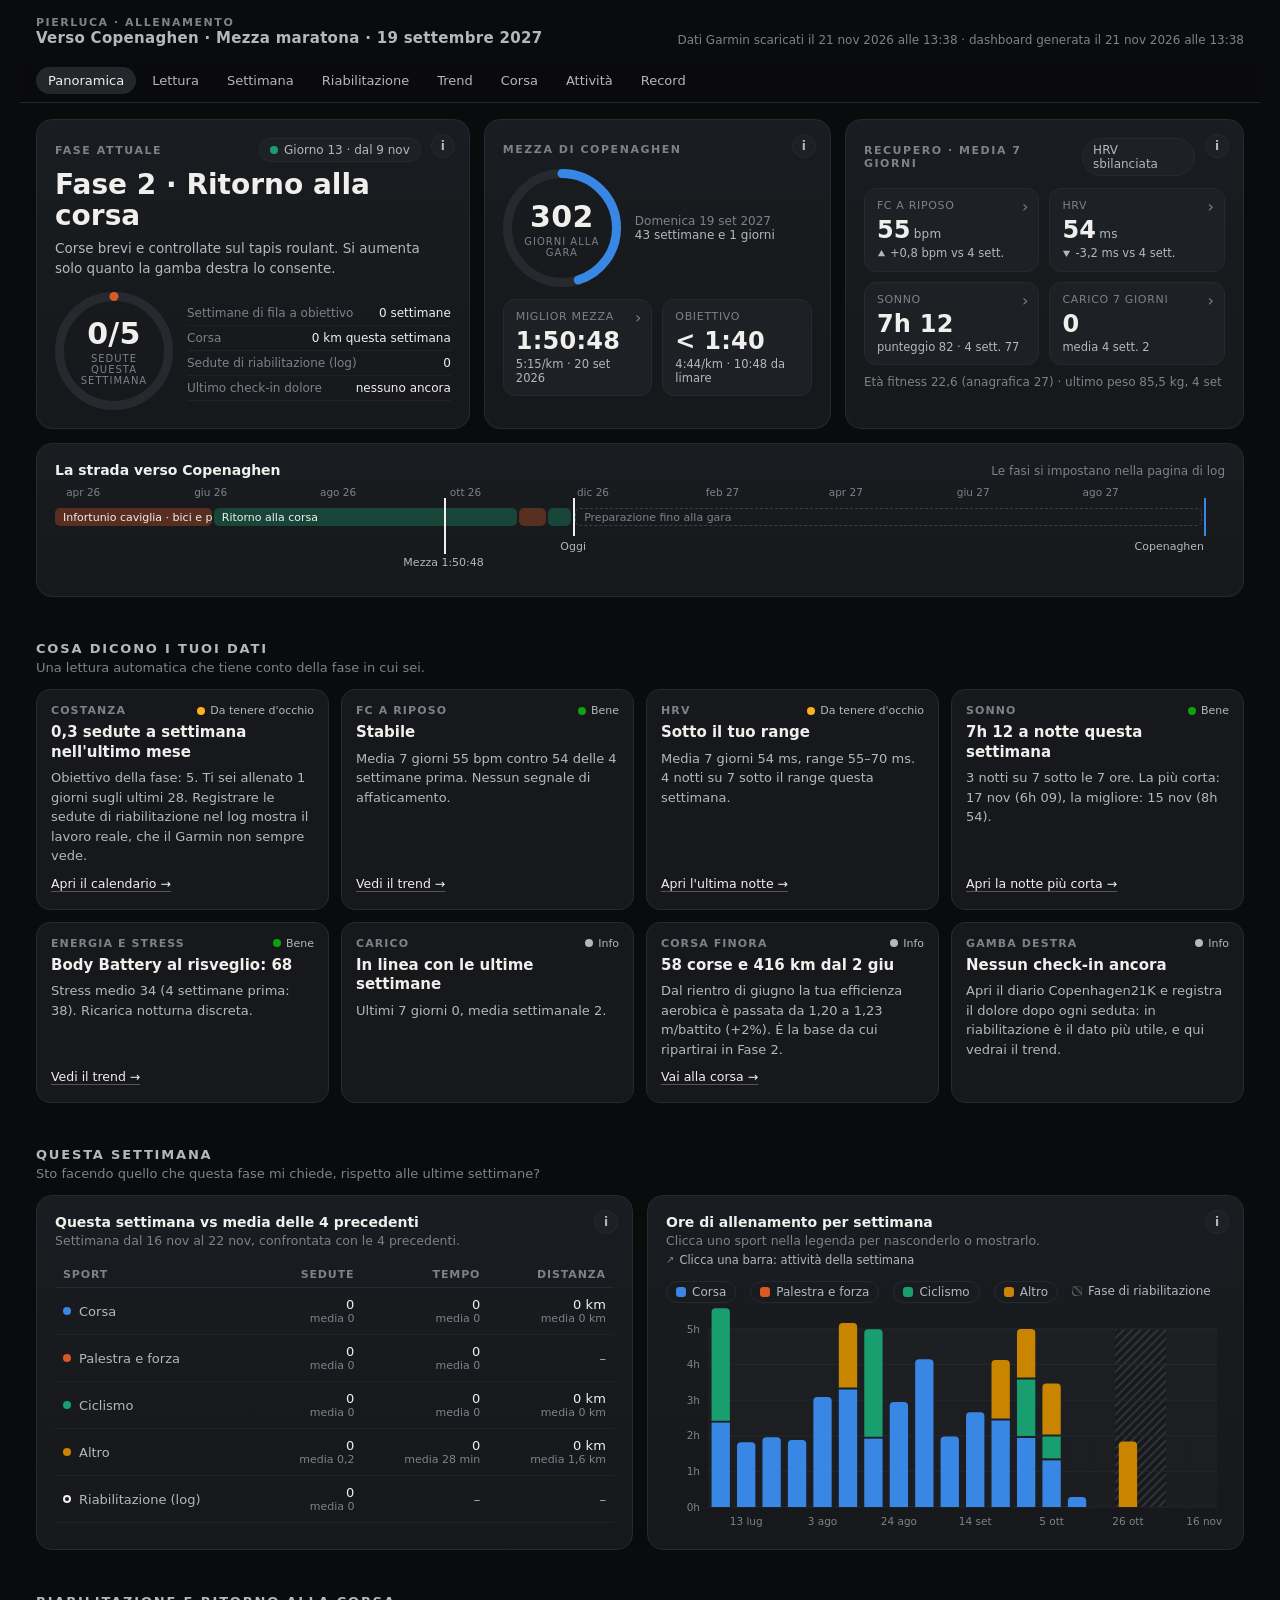
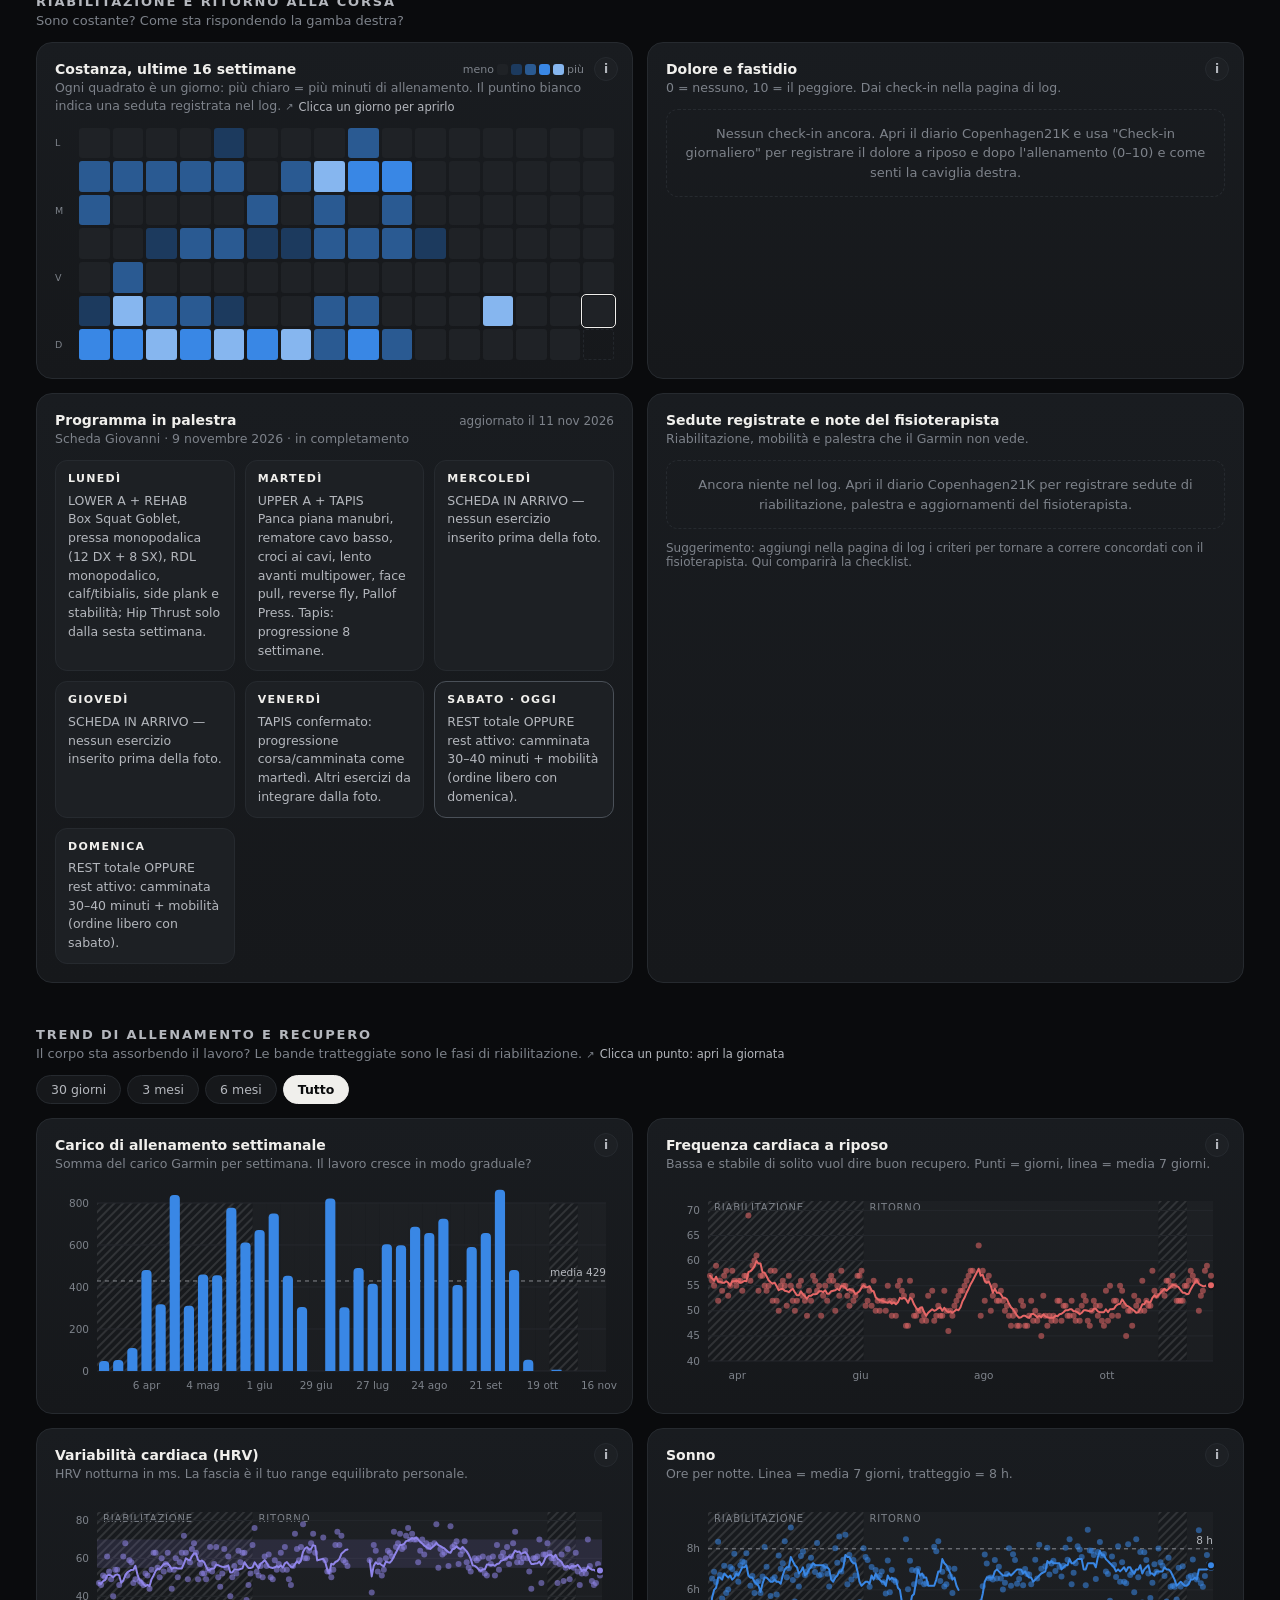
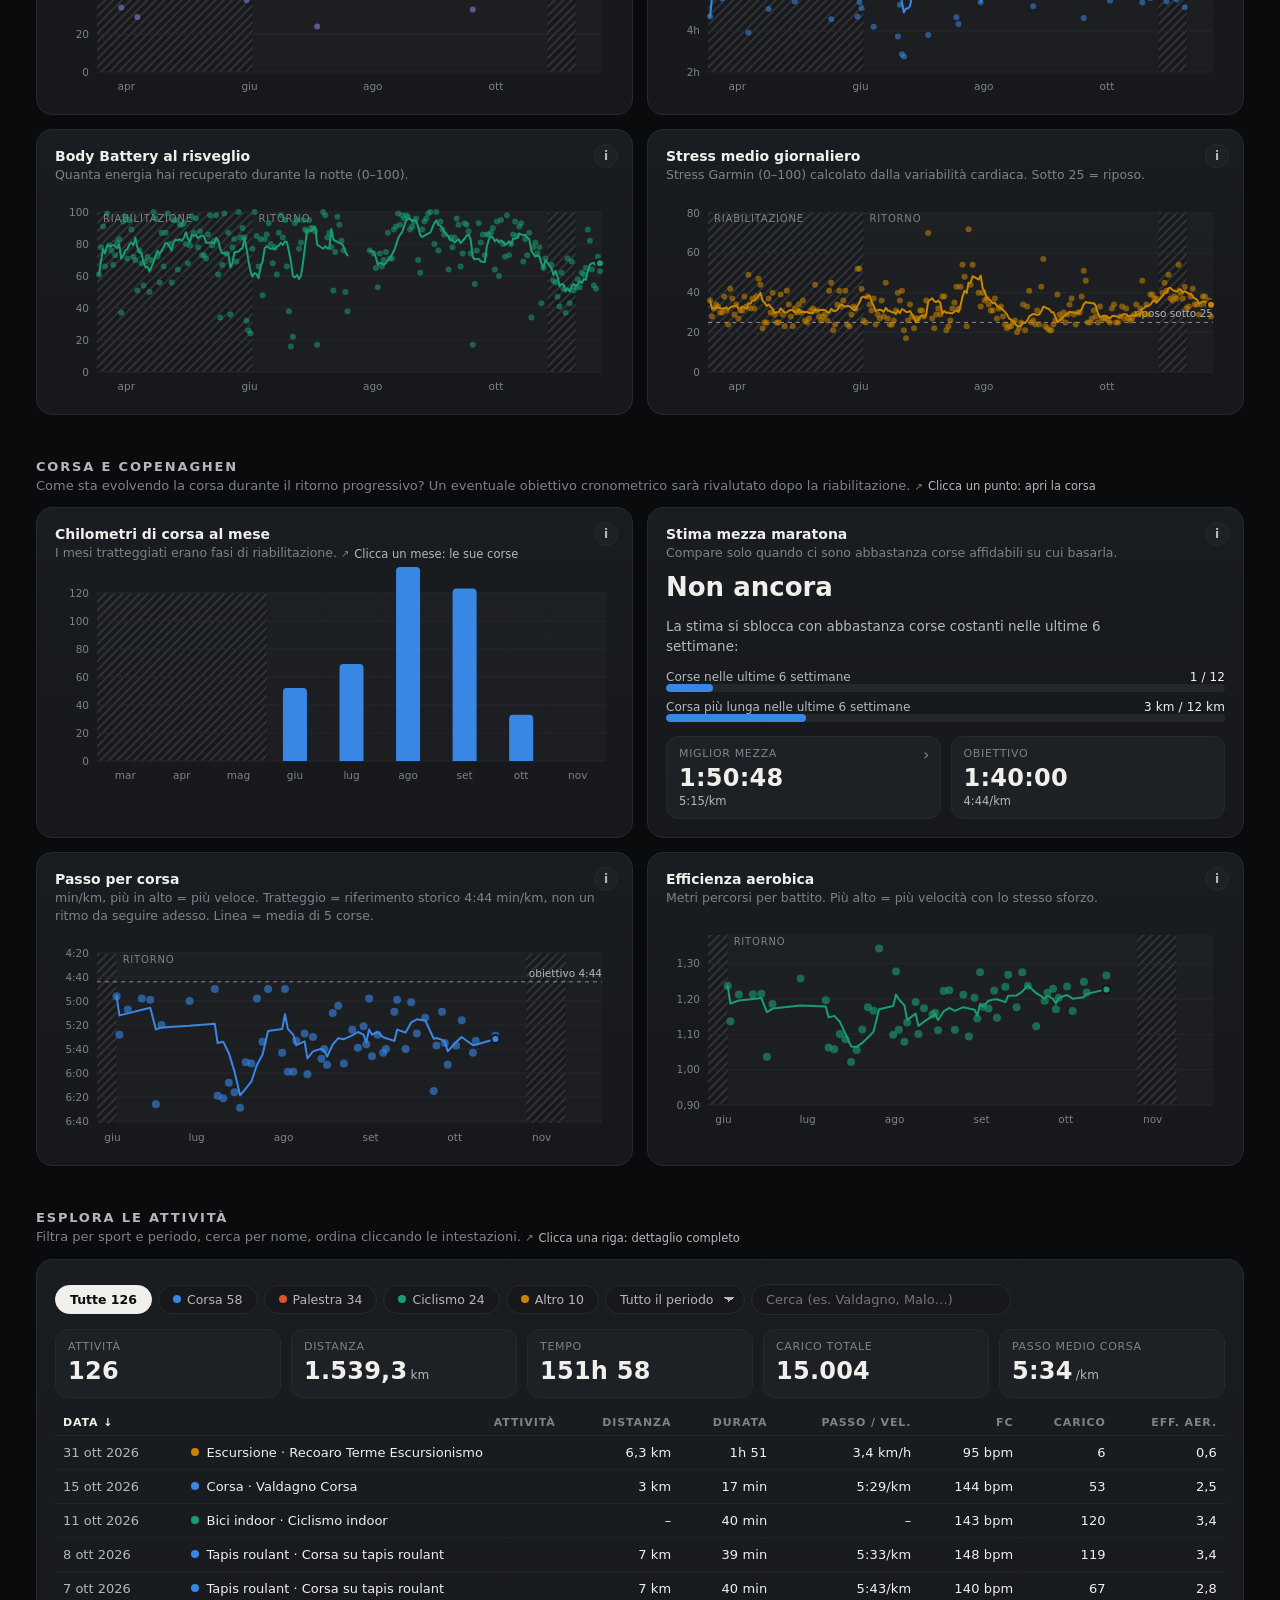
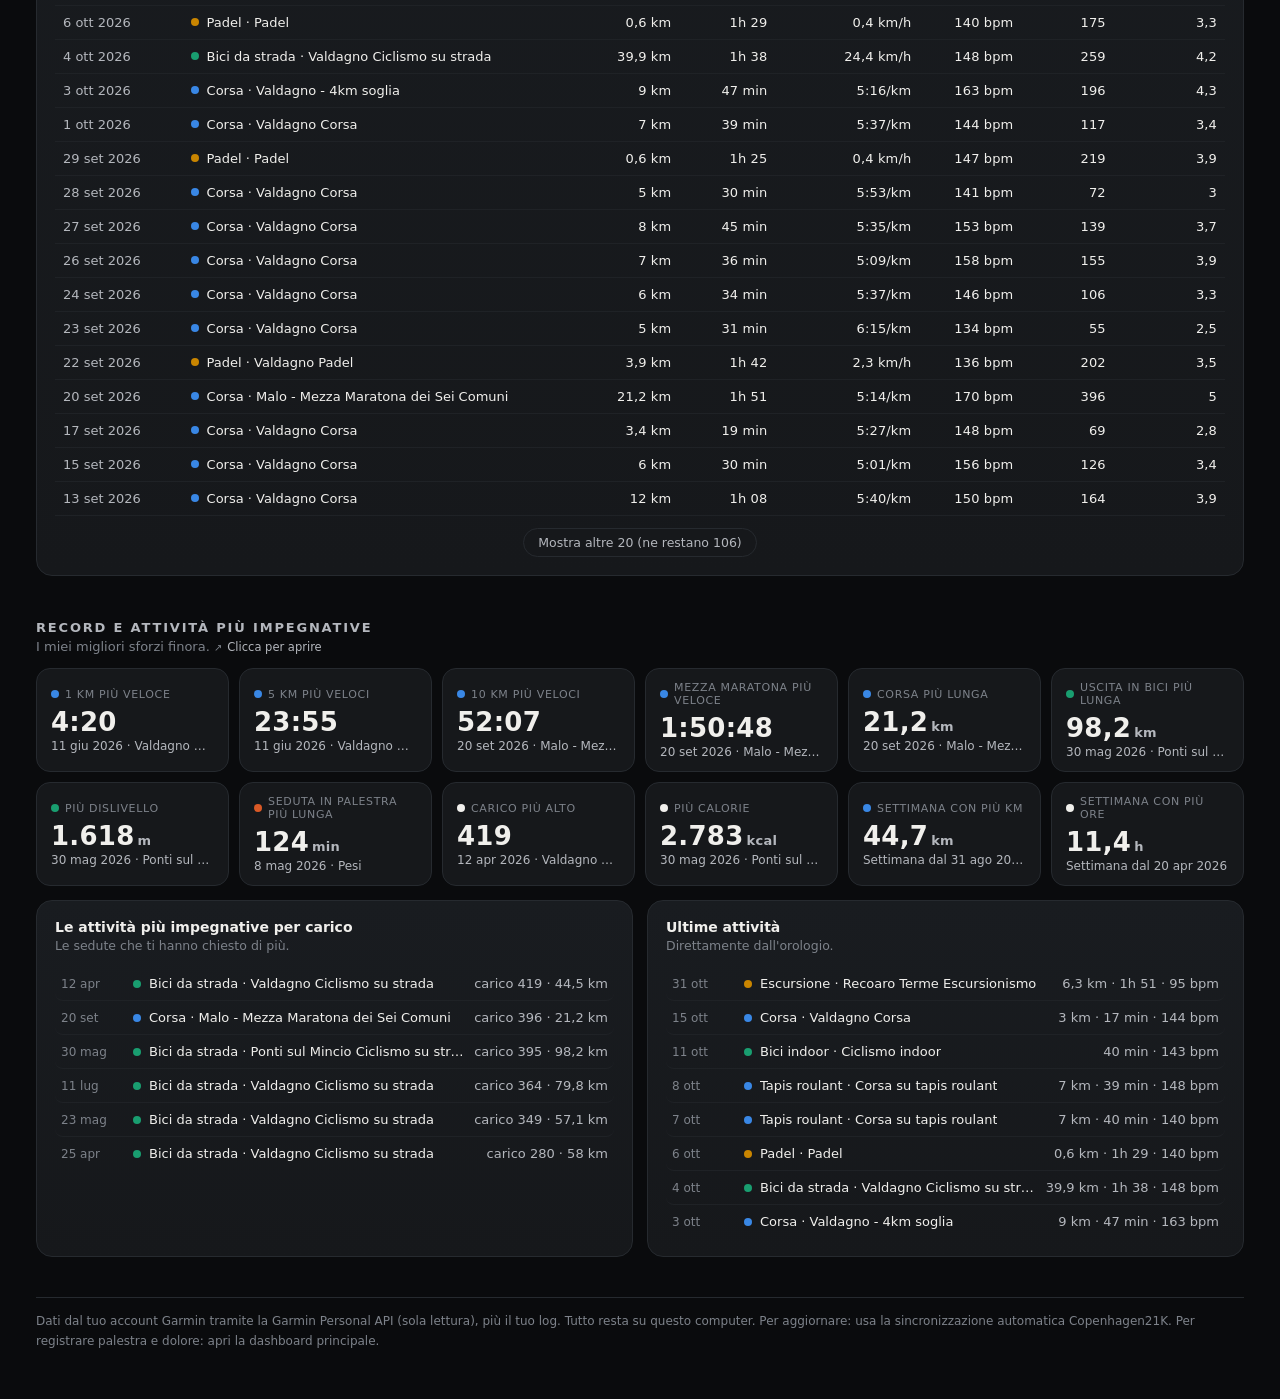
==== garmin/dashboard.html @ 42e73197 "data: aggiorna attivita e metriche Garmin" ====
<!doctype html>
<html lang="it">
<head>
<meta charset="utf-8">
<meta name="viewport" content="width=device-width, initial-scale=1">
<title>Dashboard Allenamento</title>
<style>
:root{
  color-scheme:dark;
  --bg:#0a0b0d; --surface:#16181b; --surface-2:#1d2024; --surface-3:#23272c; --line:#262a2f; --grid:#24272c;
  --text:#f0efec; --text-2:#b4b7bd; --muted:#7d828a;
  --run:#3987e5; --gym:#d95926; --ride:#199e70; --other:#c98500; --s1:#9085e9; --s2:#e66767;
  --num:"Bahnschrift","DIN Alternate","DIN Next","Barlow","Roboto Condensed","Segoe UI",system-ui,sans-serif;
  --ui:"Segoe UI Variable","Segoe UI",-apple-system,system-ui,Roboto,Helvetica,Arial,sans-serif;
  --r:16px;
}
*{box-sizing:border-box}
html{scroll-behavior:smooth;scroll-padding-top:64px}
html,body{margin:0;background:var(--bg);color:var(--text);font-family:var(--ui);-webkit-font-smoothing:antialiased}
body{background:radial-gradient(1200px 500px at 15% -10%,#14223a55,transparent 60%),var(--bg);min-height:100vh}
body.locked{overflow:hidden}
.wrap{max-width:1240px;margin:0 auto;padding:16px 16px 48px}
.num{font-family:var(--num);font-variant-numeric:tabular-nums;letter-spacing:.01em}
.eyebrow{font-size:11px;letter-spacing:.14em;text-transform:uppercase;color:var(--muted);font-weight:600}
h1{font-size:15px;margin:0;font-weight:600;color:var(--text-2);letter-spacing:.02em}
h2{font-size:13px;letter-spacing:.14em;text-transform:uppercase;color:var(--text-2);margin:44px 0 4px;font-weight:600}
.sub{color:var(--muted);font-size:13px;margin:0 0 14px}
header{display:flex;justify-content:space-between;align-items:flex-end;gap:12px;flex-wrap:wrap;margin-bottom:12px}
.sync{font-size:12px;color:var(--muted);text-align:right}
nav.top{position:sticky;top:0;z-index:30;background:#0a0b0de6;backdrop-filter:blur(10px);-webkit-backdrop-filter:blur(10px);border-bottom:1px solid var(--line);margin:0 -16px 16px;padding:8px 16px;display:flex;gap:4px;overflow-x:auto;scrollbar-width:none}
nav.top::-webkit-scrollbar{display:none}
nav.top a{color:var(--text-2);text-decoration:none;font-size:13px;padding:6px 12px;border-radius:99px;white-space:nowrap}
nav.top a:hover,nav.top a.on{background:var(--surface-3);color:var(--text)}
.grid{display:grid;gap:14px}
.g-hero{grid-template-columns:1.25fr 1fr 1.15fr}
.g2{grid-template-columns:repeat(2,minmax(0,1fr))}
@media(max-width:980px){.g-hero{grid-template-columns:1fr 1fr}.g-hero>.card:first-child{grid-column:1/-1}}
@media(max-width:720px){.g-hero,.g2{grid-template-columns:1fr}.g-hero>.card:first-child{grid-column:auto}}
.card{background:linear-gradient(180deg,#191c20,var(--surface));border:1px solid var(--line);border-radius:var(--r);padding:18px;min-width:0;position:relative}
.card h3{margin:0 0 2px;font-size:14px;font-weight:600;padding-right:30px}
.card .q{margin:0 0 12px;font-size:12.5px;color:var(--muted);line-height:1.45}
.hint{font-size:11.5px;color:var(--text-2);display:inline-flex;gap:5px;align-items:center;white-space:nowrap}
.hint::before{content:"↗";font-size:10px;color:var(--muted)}
.big{font-size:44px;line-height:1;font-weight:600}
.mid{font-size:26px;line-height:1.05;font-weight:600}
.pill{display:inline-flex;align-items:center;gap:6px;border:1px solid var(--line);background:var(--surface-2);border-radius:99px;padding:4px 10px;font-size:12px;color:var(--text-2)}
.dot{width:8px;height:8px;border-radius:50%;display:inline-block;flex:none}
.row{display:flex;gap:14px;align-items:center}
.between{justify-content:space-between}
.wrapf{flex-wrap:wrap}
.muted{color:var(--muted)} .t2{color:var(--text-2)} .small{font-size:12px}
.info{position:absolute;top:14px;right:14px;width:24px;height:24px;border-radius:50%;border:1px solid var(--line);background:var(--surface-2);color:var(--text-2);font:600 12px/1 var(--ui);cursor:pointer;display:flex;align-items:center;justify-content:center;padding:0;z-index:2}
.info:hover,.info[aria-expanded=true]{background:var(--text);color:#0a0b0d;border-color:var(--text)}
#pop{position:fixed;z-index:60;width:min(360px,calc(100vw - 24px));background:#121417;border:1px solid #363b42;border-radius:14px;padding:14px 16px;box-shadow:0 16px 40px #000a;display:none;font-size:13px;line-height:1.55;color:var(--text-2)}
#pop h4{margin:0 0 8px;font-size:14px;color:var(--text)}
#pop .k{font-size:10.5px;letter-spacing:.12em;text-transform:uppercase;color:var(--muted);margin:10px 0 2px;font-weight:600}
#pop .you{background:var(--surface-2);border-radius:10px;padding:8px 10px;color:var(--text);margin-top:4px}
.phase-name{font-size:28px;font-weight:600;margin:8px 0 6px;line-height:1.1}
.focus{color:var(--text-2);font-size:13.5px;line-height:1.5;margin:0 0 14px;max-width:52ch}
.ringbox{position:relative;width:118px;height:118px;flex:none}
.ringbox .c{position:absolute;inset:0;display:flex;flex-direction:column;align-items:center;justify-content:center}
.ringbox .c .v{font-size:30px;font-weight:600}
.ringbox .c .l{font-size:10px;letter-spacing:.1em;text-transform:uppercase;color:var(--muted);margin-top:2px;text-align:center;max-width:90px}
.minis{display:grid;grid-template-columns:repeat(2,minmax(0,1fr));gap:10px}
.mini{background:var(--surface-2);border:1px solid var(--line);border-radius:12px;padding:10px 12px;min-width:0}
button.mini{font:inherit;color:inherit;text-align:left;cursor:pointer;width:100%;position:relative}
button.mini::after{content:"›";position:absolute;right:10px;top:8px;color:var(--muted);font-size:16px}
button.mini:hover{border-color:#3a3f46;background:var(--surface-3)}
.mini .l{font-size:11px;color:var(--muted);letter-spacing:.06em;text-transform:uppercase;padding-right:10px}
.mini .v{font-size:24px;font-weight:600;margin-top:4px}
.mini .v small{font-size:12px;color:var(--text-2);font-weight:500;margin-left:3px}
.mini .d{font-size:11.5px;color:var(--text-2);margin-top:2px}
.delta{display:inline-flex;align-items:center;gap:4px}
.insights{display:grid;grid-template-columns:repeat(auto-fill,minmax(260px,1fr));gap:12px}
.ins{background:var(--surface);border:1px solid var(--line);border-radius:14px;padding:14px;display:flex;flex-direction:column;gap:6px}
.ins .h{display:flex;gap:8px;align-items:center;font-size:11px;letter-spacing:.1em;text-transform:uppercase;color:var(--muted);font-weight:600}
.ins .h .st{margin-left:auto;display:inline-flex;align-items:center;gap:5px;font-size:11px;letter-spacing:0;text-transform:none;color:var(--text-2);font-weight:500}
.ins .t{font-size:15px;font-weight:600;line-height:1.3}
.ins .b{font-size:13px;color:var(--text-2);line-height:1.5}
.ins button.lnk{align-self:flex-start;margin-top:auto}
button.lnk{background:none;border:0;color:var(--text);font:inherit;font-size:12.5px;padding:4px 0;cursor:pointer;text-decoration:underline;text-underline-offset:3px;text-decoration-color:#555}
.tl{position:relative;height:92px;margin-top:6px;overflow:hidden}
.tl .seg{position:absolute;top:22px;height:18px;border-radius:5px;display:flex;align-items:center;padding:0 8px;font-size:11px;color:var(--text);white-space:nowrap;overflow:hidden}
.tl .seg.plan{border:1px dashed #3a3f46;background:transparent;color:var(--muted)}
.tl .mk{position:absolute;top:12px;width:2px;height:38px;background:var(--text)}
.tl .mk span{position:absolute;top:42px;transform:translateX(-50%);font-size:11px;color:var(--text-2);white-space:nowrap}
.tl .mk.flag{background:var(--run)}
.tl .mk.low{height:56px}.tl .mk.low span{top:58px}
.tl .ax{position:absolute;top:0;font-size:10.5px;color:var(--muted);transform:translateX(-50%)}
table{width:100%;border-collapse:collapse;font-size:13px}
th{font-size:11px;font-weight:600;color:var(--muted);text-transform:uppercase;letter-spacing:.08em;text-align:right;padding:6px 8px;border-bottom:1px solid var(--line);white-space:nowrap}
th:first-child,td:first-child{text-align:left}
td{white-space:nowrap;padding:9px 8px;border-bottom:1px solid #1f2226;text-align:right;color:var(--text-2)}
td .num{color:var(--text)}
.vs{font-size:11px;color:var(--muted);display:block}
.tbl-scroll{overflow-x:auto}
.chart{position:relative;width:100%}
.chart svg{display:block;overflow:visible}
.chart.click svg{cursor:pointer}
.legend{display:flex;gap:6px 14px;flex-wrap:wrap;font-size:12px;color:var(--text-2);margin:0 0 8px}
.legend i{display:inline-block;width:10px;height:10px;border-radius:3px;margin-right:6px;vertical-align:-1px}
.legend i.ln{height:2px;width:14px;border-radius:2px;vertical-align:3px}
.legend i.hatch{background:repeating-linear-gradient(45deg,#ffffff30 0 2px,transparent 2px 6px);border:1px solid #ffffff22}
.legend button{background:none;border:1px solid var(--line);color:var(--text-2);font:inherit;font-size:12px;padding:3px 9px;border-radius:99px;cursor:pointer}
.legend button:hover{border-color:#4a5058}
.legend button[aria-pressed=false]{opacity:.45;text-decoration:line-through}
.filters{display:flex;gap:6px;margin:6px 0 14px;flex-wrap:wrap;align-items:center}
.chip{background:var(--surface);border:1px solid var(--line);color:var(--text-2);border-radius:99px;padding:6px 14px;font:inherit;font-size:12.5px;cursor:pointer;display:inline-flex;align-items:center;gap:6px}
.chip[aria-pressed=true]{background:var(--text);color:#0a0b0d;border-color:var(--text);font-weight:600}
select.chip{appearance:none;-webkit-appearance:none;padding-right:28px;background-image:linear-gradient(45deg,transparent 50%,var(--text-2) 50%),linear-gradient(135deg,var(--text-2) 50%,transparent 50%);background-position:calc(100% - 15px) 50%,calc(100% - 10px) 50%;background-size:5px 5px;background-repeat:no-repeat}
select.chip option{background:#16181b;color:var(--text)}
input.search{background:var(--surface);border:1px solid var(--line);color:var(--text);border-radius:99px;padding:7px 14px;font:inherit;font-size:13px;min-width:0;flex:1 1 160px;max-width:260px}
#tip{position:fixed;z-index:50;pointer-events:none;background:#0d0f12f2;border:1px solid #33383f;border-radius:10px;padding:8px 10px;font-size:12px;min-width:130px;max-width:280px;box-shadow:0 8px 24px #0008;opacity:0;transition:opacity .08s}
#tip .tt{color:var(--muted);font-size:11px;margin-bottom:4px}
#tip .tr{display:flex;align-items:center;gap:8px;justify-content:space-between}
#tip .tr .k{display:flex;align-items:center;gap:6px;color:var(--text-2)}
#tip .tr .k i{width:12px;height:2px;border-radius:2px;display:inline-block}
#tip .tr b{font-family:var(--num);font-weight:600;color:var(--text);font-size:13px}
#tip .ft{margin-top:6px;padding-top:5px;border-top:1px solid #2a2e34;color:var(--muted);font-size:11px}
.cal{display:grid;grid-auto-flow:column;grid-template-rows:repeat(7,auto);grid-template-columns:repeat(16,minmax(0,1fr));gap:3px;min-width:0}
.cal div{aspect-ratio:1;border-radius:3px;background:#1f2226;position:relative;cursor:pointer}
.cal div:hover{outline:1.5px solid var(--text-2)}
.cal div.fut{background:transparent;border:1px dashed #23272c;cursor:default}
.cal div.fut:hover{outline:0}
.cal div.lg::after{content:"";position:absolute;width:4px;height:4px;border-radius:50%;background:var(--text);right:2px;top:2px}
.cal div.today{outline:1.5px solid var(--text);outline-offset:1px}
.calwrap{display:grid;grid-template-columns:18px minmax(0,1fr);gap:6px;max-width:560px}
.calwrap .dl{display:grid;grid-template-rows:repeat(7,1fr);gap:3px;font-size:9.5px;color:var(--muted);align-items:center}
.scale{display:flex;gap:3px;align-items:center;font-size:11px;color:var(--muted)}
.scale span{width:11px;height:11px;border-radius:3px;display:inline-block}
.recs{display:grid;grid-template-columns:repeat(auto-fill,minmax(170px,1fr));gap:10px}
@media(max-width:720px){.recs{grid-template-columns:1fr 1fr}.rec .v{font-size:22px}}
.rec{background:var(--surface);border:1px solid var(--line);border-radius:14px;padding:12px 14px;text-align:left;font:inherit;color:inherit;cursor:pointer;min-width:0}
.rec:hover{border-color:#3a3f46;background:var(--surface-2)}
.rec .l{font-size:11px;color:var(--muted);letter-spacing:.06em;text-transform:uppercase;display:flex;gap:6px;align-items:center}
.rec .v{font-size:26px;font-weight:600;margin:6px 0 2px}
.rec .v small{font-size:13px;color:var(--text-2);margin-left:3px}
.rec .w{font-size:12px;color:var(--text-2);white-space:nowrap;overflow:hidden;text-overflow:ellipsis}
.list{display:flex;flex-direction:column}
.li{display:grid;grid-template-columns:62px minmax(0,1fr) auto;gap:10px;padding:9px 6px;border-bottom:1px solid #1f2226;font-size:13px;align-items:center;border-radius:8px}
.li.click{cursor:pointer}
.li.click:hover{background:var(--surface-2)}
.li:last-child{border-bottom:0}
.li .dt{color:var(--muted);font-size:12px}
.li .nm{color:var(--text);white-space:nowrap;overflow:hidden;text-overflow:ellipsis;display:flex;gap:8px;align-items:center;min-width:0}
.li .nm span{overflow:hidden;text-overflow:ellipsis}
.li .mt{color:var(--text-2);font-family:var(--num);text-align:right;white-space:nowrap}
.prog{display:grid;grid-template-columns:repeat(auto-fill,minmax(150px,1fr));gap:10px}
.day{background:var(--surface-2);border:1px solid var(--line);border-radius:12px;padding:10px 12px;font-size:12.5px;color:var(--text-2);white-space:pre-line;line-height:1.5}
.day b{display:block;color:var(--text);font-size:11px;letter-spacing:.12em;text-transform:uppercase;margin-bottom:4px}
.day.today{border-color:#4a5058}
.empty{color:var(--muted);font-size:13px;padding:14px;border:1px dashed var(--line);border-radius:12px;text-align:center;line-height:1.5}
.bar-h{height:8px;background:#23272c;border-radius:99px;overflow:hidden}
.bar-h>span{display:block;height:100%;border-radius:99px;background:var(--run)}
.check{display:flex;gap:8px;align-items:center;font-size:13px;color:var(--text-2);padding:5px 0}
.check .bx{width:16px;height:16px;border-radius:4px;border:1.5px solid #4a5058;display:flex;align-items:center;justify-content:center;font-size:11px;flex:none}
.check.done .bx{background:var(--text);border-color:var(--text);color:#0a0b0d}
.xsum{display:grid;grid-template-columns:repeat(5,minmax(0,1fr));gap:10px;margin-bottom:12px}
@media(max-width:720px){.xsum{grid-template-columns:repeat(2,minmax(0,1fr))}.hide-m{display:none}}
#xt tr.r{cursor:pointer}
#xt tr.r:hover td{background:var(--surface-2)}
#xt th.s{cursor:pointer;user-select:none}
#xt th.s:hover{color:var(--text)}
#xt th[aria-sort]{color:var(--text)}
#xt th[aria-sort=descending]::after{content:" ↓"}
#xt th[aria-sort=ascending]::after{content:" ↑"}
#xt td.nm{color:var(--text);text-align:left;max-width:280px;overflow:hidden;text-overflow:ellipsis}
.more{display:flex;justify-content:center;margin-top:12px}
#scrim{position:fixed;inset:0;background:#000a;z-index:70;opacity:0;pointer-events:none;transition:opacity .18s}
#scrim.on{opacity:1;pointer-events:auto}
#drawer{position:fixed;top:0;right:0;bottom:0;width:min(520px,100vw);background:#111316;border-left:1px solid #2c3036;z-index:80;transform:translateX(102%);transition:transform .22s ease;display:flex;flex-direction:column;visibility:hidden}
#drawer.on{transform:none;visibility:visible}
@media(max-width:720px){#drawer{top:auto;height:92vh;width:100vw;border-left:0;border-top:1px solid #2c3036;border-radius:18px 18px 0 0;transform:translateY(102%)}}
.dh{display:flex;align-items:center;gap:8px;padding:12px 14px;border-bottom:1px solid var(--line)}
.dh .sp{flex:1}
.ib{width:34px;height:34px;border-radius:10px;border:1px solid var(--line);background:var(--surface-2);color:var(--text);font:16px/1 var(--ui);cursor:pointer;display:flex;align-items:center;justify-content:center}
.ib:hover{background:var(--surface-3)}
.ib:disabled{opacity:.3;cursor:default}
.db{overflow-y:auto;padding:18px 18px 40px;flex:1;overscroll-behavior:contain}
.db h4{font-size:11px;letter-spacing:.12em;text-transform:uppercase;color:var(--muted);margin:22px 0 10px;font-weight:600}
.db .title{font-size:22px;font-weight:600;margin:6px 0 4px;line-height:1.2}
.kp{display:grid;grid-template-columns:repeat(3,minmax(0,1fr));gap:8px}
@media(max-width:420px){.kp{grid-template-columns:repeat(2,minmax(0,1fr))}}
.kp .mini .v{font-size:20px}
.cmp{display:grid;grid-template-columns:minmax(0,1fr) auto auto;gap:6px 14px;font-size:13px;align-items:center}
.cmp .h{font-size:10.5px;color:var(--muted);text-transform:uppercase;letter-spacing:.08em}
.cmp .val{font-family:var(--num);color:var(--text);text-align:right}
.cmp .dlt{font-family:var(--num);color:var(--text-2);text-align:right;min-width:90px}
.zbar{display:flex;height:14px;border-radius:5px;overflow:hidden;gap:2px;margin-bottom:10px}
.zrow{display:grid;grid-template-columns:24px 142px minmax(0,1fr) 56px 36px;gap:8px;align-items:center;font-size:12.5px;padding:3px 0}
.zrow .b{height:8px;border-radius:4px;background:#23272c;overflow:hidden}
.zrow .b span{display:block;height:100%;border-radius:4px}
.read{display:flex;flex-direction:column;gap:8px}
.read div{background:var(--surface);border:1px solid var(--line);border-radius:12px;padding:10px 12px;font-size:13px;color:var(--text-2);line-height:1.5}
.read b{color:var(--text)}
.stagebar{display:flex;height:16px;border-radius:5px;overflow:hidden;gap:2px;margin:6px 0 8px}
footer{margin-top:40px;color:var(--muted);font-size:12px;line-height:1.6;border-top:1px solid var(--line);padding-top:14px}
:focus-visible{outline:2px solid var(--text);outline-offset:2px}
</style>
</head>
<body>
<div class="wrap">
  <header>
    <div><div class="eyebrow">Pierluca · Allenamento</div><h1 id="hdr-sub"></h1></div>
    <div class="sync" id="sync"></div>
  </header>
  <nav class="top" id="nav">
    <a href="#sec-top">Panoramica</a><a href="#sec-ins">Lettura</a><a href="#sec-week">Settimana</a><a href="#sec-rehab">Riabilitazione</a>
    <a href="#sec-trend">Trend</a><a href="#sec-run">Corsa</a><a href="#sec-acts">Attività</a><a href="#sec-rec">Record</a>
  </nav>

  <section class="grid g-hero" id="sec-top">
    <div class="card" id="phase-card"><button class="info" data-info="phase" aria-label="Spiegazione">i</button></div>
    <div class="card" id="cph-card"><button class="info" data-info="cph" aria-label="Spiegazione">i</button></div>
    <div class="card" id="rec-card"><button class="info" data-info="recovery" aria-label="Spiegazione">i</button></div>
  </section>

  <div class="card" style="margin-top:14px">
    <div class="row between wrapf"><h3>La strada verso Copenaghen</h3><span class="small muted">Le fasi si impostano nella pagina di log</span></div>
    <div class="tl" id="timeline"></div>
  </div>

  <h2 id="sec-ins">Cosa dicono i tuoi dati</h2>
  <p class="sub">Una lettura automatica che tiene conto della fase in cui sei.</p>
  <div class="insights" id="insights"></div>

  <h2 id="sec-week">Questa settimana</h2>
  <p class="sub">Sto facendo quello che questa fase mi chiede, rispetto alle ultime settimane?</p>
  <div class="grid g2">
    <div class="card">
      <button class="info" data-info="weektable" aria-label="Spiegazione">i</button>
      <h3>Questa settimana vs media delle 4 precedenti</h3>
      <p class="q" id="week-range"></p>
      <div class="tbl-scroll"><table id="week-table"></table></div>
    </div>
    <div class="card">
      <button class="info" data-info="weekly" aria-label="Spiegazione">i</button>
      <h3>Ore di allenamento per settimana</h3>
      <p class="q">Clicca uno sport nella legenda per nasconderlo o mostrarlo. <span class="hint">Clicca una barra: attività della settimana</span></p>
      <div class="legend" id="wk-legend"></div>
      <div class="chart click" id="ch-weekly"></div>
    </div>
  </div>

  <h2 id="sec-rehab">Riabilitazione e ritorno alla corsa</h2>
  <p class="sub">Sono costante? Come sta rispondendo la gamba destra?</p>
  <div class="grid g2">
    <div class="card">
      <button class="info" data-info="calendar" aria-label="Spiegazione">i</button>
      <div class="row between wrapf" style="padding-right:30px"><h3>Costanza, ultime 16 settimane</h3><span class="scale" id="cal-scale"></span></div>
      <p class="q">Ogni quadrato è un giorno: più chiaro = più minuti di allenamento. Il puntino bianco indica una seduta registrata nel log. <span class="hint">Clicca un giorno per aprirlo</span></p>
      <div class="calwrap"><div class="dl"><span>L</span><span></span><span>M</span><span></span><span>V</span><span></span><span>D</span></div><div class="cal" id="cal"></div></div>
    </div>
    <div class="card">
      <button class="info" data-info="pain" aria-label="Spiegazione">i</button>
      <h3>Dolore e fastidio</h3>
      <p class="q">0 = nessuno, 10 = il peggiore. Dai check-in nella pagina di log.</p>
      <div id="pain"></div>
    </div>
  </div>
  <div class="grid g2" style="margin-top:14px">
    <div class="card">
      <div class="row between wrapf"><h3>Programma in palestra</h3><span class="small muted" id="prog-upd"></span></div>
      <p class="q" id="prog-title"></p>
      <div class="prog" id="prog"></div>
    </div>
    <div class="card">
      <h3>Sedute registrate e note del fisioterapista</h3>
      <p class="q">Riabilitazione, mobilità e palestra che il Garmin non vede.</p>
      <div id="logged"></div>
      <div id="checklist" style="margin-top:12px"></div>
    </div>
  </div>

  <h2 id="sec-trend">Trend di allenamento e recupero</h2>
  <p class="sub">Il corpo sta assorbendo il lavoro? Le bande tratteggiate sono le fasi di riabilitazione. <span class="hint">Clicca un punto: apri la giornata</span></p>
  <div class="filters" id="range" role="group" aria-label="Periodo">
    <button class="chip" data-r="30">30 giorni</button><button class="chip" data-r="90">3 mesi</button><button class="chip" data-r="182">6 mesi</button><button class="chip" data-r="0" aria-pressed="true">Tutto</button>
  </div>
  <div class="grid g2">
    <div class="card"><button class="info" data-info="load" aria-label="Spiegazione">i</button><h3>Carico di allenamento settimanale</h3><p class="q">Somma del carico Garmin per settimana. Il lavoro cresce in modo graduale?</p><div class="chart click" id="ch-load"></div></div>
    <div class="card"><button class="info" data-info="rhr" aria-label="Spiegazione">i</button><h3 id="rhr-title">Frequenza cardiaca a riposo</h3><p class="q">Bassa e stabile di solito vuol dire buon recupero. Punti = giorni, linea = media 7 giorni.</p><div class="chart click" id="ch-rhr"></div></div>
    <div class="card"><button class="info" data-info="hrv" aria-label="Spiegazione">i</button><h3>Variabilità cardiaca (HRV)</h3><p class="q">HRV notturna in ms. La fascia è il tuo range equilibrato personale.</p><div class="chart click" id="ch-hrv"></div></div>
    <div class="card"><button class="info" data-info="sleep" aria-label="Spiegazione">i</button><h3>Sonno</h3><p class="q">Ore per notte. Linea = media 7 giorni, tratteggio = 8 h.</p><div class="chart click" id="ch-sleep"></div></div>
    <div class="card"><button class="info" data-info="bb" aria-label="Spiegazione">i</button><h3>Body Battery al risveglio</h3><p class="q">Quanta energia hai recuperato durante la notte (0–100).</p><div class="chart click" id="ch-bb"></div></div>
    <div class="card"><button class="info" data-info="stress" aria-label="Spiegazione">i</button><h3>Stress medio giornaliero</h3><p class="q">Stress Garmin (0–100) calcolato dalla variabilità cardiaca. Sotto 25 = riposo.</p><div class="chart click" id="ch-stress"></div></div>
  </div>

  <h2 id="sec-run">Corsa e Copenaghen</h2>
  <p class="sub">Come sta evolvendo la corsa durante il ritorno progressivo? Un eventuale obiettivo cronometrico sarà rivalutato dopo la riabilitazione. <span class="hint">Clicca un punto: apri la corsa</span></p>
  <div class="grid g2">
    <div class="card"><button class="info" data-info="monthly" aria-label="Spiegazione">i</button><h3>Chilometri di corsa al mese</h3><p class="q">I mesi tratteggiati erano fasi di riabilitazione. <span class="hint">Clicca un mese: le sue corse</span></p><div class="chart click" id="ch-monthly"></div></div>
    <div class="card" id="pred-card"><button class="info" data-info="pred" aria-label="Spiegazione">i</button></div>
    <div class="card"><button class="info" data-info="pace" aria-label="Spiegazione">i</button><h3>Passo per corsa</h3><p class="q">min/km, più in alto = più veloce. Tratteggio = riferimento storico 4:44 min/km, non un ritmo da seguire adesso. Linea = media di 5 corse.</p><div class="chart click" id="ch-pace"></div></div>
    <div class="card"><button class="info" data-info="eff" aria-label="Spiegazione">i</button><h3>Efficienza aerobica</h3><p class="q">Metri percorsi per battito. Più alto = più velocità con lo stesso sforzo.</p><div class="chart click" id="ch-eff"></div></div>
  </div>

  <h2 id="sec-acts">Esplora le attività</h2>
  <p class="sub">Filtra per sport e periodo, cerca per nome, ordina cliccando le intestazioni. <span class="hint">Clicca una riga: dettaglio completo</span></p>
  <div class="card">
    <div class="filters" id="xf"></div>
    <div class="xsum" id="xsum"></div>
    <div class="tbl-scroll"><table id="xt"></table></div>
    <div class="more" id="xmore"></div>
  </div>

  <h2 id="sec-rec">Record e attività più impegnative</h2>
  <p class="sub">I miei migliori sforzi finora. <span class="hint">Clicca per aprire</span></p>
  <div class="recs" id="records"></div>
  <div class="grid g2" style="margin-top:14px">
    <div class="card"><h3>Le attività più impegnative per carico</h3><p class="q">Le sedute che ti hanno chiesto di più.</p><div class="list" id="topdays"></div></div>
    <div class="card"><h3>Ultime attività</h3><p class="q">Direttamente dall'orologio.</p><div class="list" id="recent"></div></div>
  </div>

  <footer id="foot"></footer>
</div>
<div id="tip" role="tooltip"></div>
<div id="pop" role="dialog"></div>
<div id="scrim"></div>
<aside id="drawer" aria-hidden="true" role="dialog" aria-label="Dettaglio">
  <div class="dh"><button class="ib" id="d-prev" aria-label="Precedente">‹</button><button class="ib" id="d-next" aria-label="Successivo">›</button><span class="sp small muted" id="d-kind"></span><button class="ib" id="d-close" aria-label="Chiudi">✕</button></div>
  <div class="db" id="d-body"></div>
</aside>

<script>
const DATA = {"generated":"2026-11-21 13:38","lastPull":"2026-11-21T13:38:02","today":"2026-11-21","first":"2026-03-18","sports":[{"key":"run","label":"Corsa"},{"key":"gym","label":"Palestra e forza"},{"key":"ride","label":"Ciclismo"},{"key":"other","label":"Altro"}],"phase":{"kind":"return","label":"Fase 2 · Ritorno alla corsa","focus":"Corse brevi e controllate sul tapis roulant. Si aumenta solo quanto la gamba destra lo consente.","name":"Ritorno graduale: palestra + tapis (8 settimane)","start":"2026-11-09","daysIn":13,"target":5,"sessionsThisWeek":0,"streak":0},"phases":[{"start":"2026-03-01","kind":"rehab","name":"Infortunio caviglia · bici e palestra","weekly_target":4},{"start":"2026-06-02","kind":"return","name":"Ritorno alla corsa","weekly_target":4},{"start":"2026-10-26","kind":"rehab","name":"Riabilitazione e ricostruzione","weekly_target":4},{"start":"2026-11-09","kind":"return","name":"Ritorno graduale: palestra + tapis (8 settimane)","weekly_target":5}],"phaseKinds":{"rehab":{"label":"Fase 1 · Riabilitazione e ricostruzione","focus":"Forza della caviglia, mobilità dell'anca, controllo del bacino, stabilità su una gamba. Corsa in pausa per scelta."},"return":{"label":"Fase 2 · Ritorno alla corsa","focus":"Corse brevi e controllate sul tapis roulant. Si aumenta solo quanto la gamba destra lo consente."},"build":{"label":"Fase 3 · Preparazione mezza maratona","focus":"Resistenza ed efficienza aerobica verso Copenaghen; obiettivi cronometrici da rivalutare dopo il recupero."}},"goal":{"race":"Mezza Maratona di Copenaghen","date":"2027-09-19","distance_km":21.0975,"target_s":6000,"pb_s":null,"pb_label":"","pb":{"s":6648,"date":"2026-09-20","name":"Malo - Mezza Maratona dei Sei Comuni","km":21.15},"targetPace":284},"readiness":{"eligible":false,"runs":1,"longKm":3.0,"need":{"runs":12,"longKm":12.0},"rehab":false,"prediction":null},"kpi":{"rhr":{"last":57,"lastDate":"2026-11-21","avg7":55.1,"base28":54.3,"delta":0.8,"lowerIsBetter":true},"rhrSrc":"Frequenza cardiaca a riposo","hrv":{"last":51,"lastDate":"2026-11-21","avg7":53.6,"base28":56.8,"delta":-3.2,"lowerIsBetter":false},"hrvBase":{"lowUpper":51,"balancedLow":55,"balancedUpper":70,"markerValue":0.20098877},"hrvStatus":"UNBALANCED","sleep":{"last":7.07,"lastDate":"2026-11-21","avg7":7.2,"base28":6.6,"delta":0.5,"lowerIsBetter":false},"sleepScore":{"last":84,"lastDate":"2026-11-21","avg7":82.1,"base28":77.2,"delta":4.9,"lowerIsBetter":false},"acute":0,"chronic":2,"fitnessAge":22.560894103082454,"age":27,"weight":["2026-09-04",{"kg":85.5}]},"notes":[["watch","HRV 7-day average (54 ms) is below your balanced range (55–70 ms)."],["tip","Usa il diario della dashboard Copenhagen21K per registrare sedute, carichi e fastidi alla caviglia."]],"weekly":[{"w":"2026-03-16","load":48,"logged":0,"phase":"rehab","run":{"n":0,"h":0.0,"km":0.0},"gym":{"n":3,"h":3.24,"km":0.0},"ride":{"n":0,"h":0.0,"km":0.0},"other":{"n":0,"h":0.0,"km":0.0}},{"w":"2026-03-23","load":52,"logged":0,"phase":"rehab","run":{"n":0,"h":0.0,"km":0.0},"gym":{"n":3,"h":3.24,"km":0.0},"ride":{"n":0,"h":0.0,"km":0.0},"other":{"n":0,"h":0.0,"km":0.0}},{"w":"2026-03-30","load":110,"logged":0,"phase":"rehab","run":{"n":0,"h":0.0,"km":0.0},"gym":{"n":3,"h":3.64,"km":0.0},"ride":{"n":0,"h":0.0,"km":0.0},"other":{"n":2,"h":3.0,"km":17.2}},{"w":"2026-04-06","load":481,"logged":0,"phase":"rehab","run":{"n":0,"h":0.0,"km":0.0},"gym":{"n":3,"h":3.89,"km":0.0},"ride":{"n":1,"h":2.1,"km":44.5},"other":{"n":1,"h":0.76,"km":4.7}},{"w":"2026-04-13","load":318,"logged":0,"phase":"rehab","run":{"n":0,"h":0.0,"km":0.0},"gym":{"n":4,"h":5.27,"km":0.0},"ride":{"n":1,"h":1.58,"km":38.1},"other":{"n":1,"h":1.03,"km":6.8}},{"w":"2026-04-20","load":838,"logged":0,"phase":"rehab","run":{"n":0,"h":0.0,"km":0.0},"gym":{"n":2,"h":3.2,"km":0.0},"ride":{"n":4,"h":8.17,"km":170.6},"other":{"n":0,"h":0.0,"km":0.0}},{"w":"2026-04-27","load":311,"logged":0,"phase":"rehab","run":{"n":0,"h":0.0,"km":0.0},"gym":{"n":4,"h":5.39,"km":0.0},"ride":{"n":1,"h":1.31,"km":27.8},"other":{"n":1,"h":3.12,"km":9.8}},{"w":"2026-05-04","load":459,"logged":0,"phase":"rehab","run":{"n":0,"h":0.0,"km":0.0},"gym":{"n":4,"h":6.89,"km":0.0},"ride":{"n":2,"h":3.47,"km":81.0},"other":{"n":0,"h":0.0,"km":0.0}},{"w":"2026-05-11","load":456,"logged":0,"phase":"rehab","run":{"n":0,"h":0.0,"km":0.0},"gym":{"n":3,"h":5.19,"km":0.0},"ride":{"n":1,"h":3.32,"km":60.4},"other":{"n":0,"h":0.0,"km":0.0}},{"w":"2026-05-18","load":777,"logged":0,"phase":"rehab","run":{"n":0,"h":0.0,"km":0.0},"gym":{"n":3,"h":4.43,"km":0.0},"ride":{"n":3,"h":6.63,"km":147.3},"other":{"n":0,"h":0.0,"km":0.0}},{"w":"2026-05-25","load":612,"logged":0,"phase":"rehab","run":{"n":0,"h":0.0,"km":0.0},"gym":{"n":1,"h":1.66,"km":0.0},"ride":{"n":2,"h":9.03,"km":182.2},"other":{"n":0,"h":0.0,"km":0.0}},{"w":"2026-06-01","load":672,"logged":0,"phase":"return","run":{"n":3,"h":1.69,"km":19.4},"gym":{"n":0,"h":0.0,"km":0.0},"ride":{"n":1,"h":1.62,"km":38.9},"other":{"n":0,"h":0.0,"km":0.0}},{"w":"2026-06-08","load":750,"logged":0,"phase":"return","run":{"n":2,"h":1.36,"km":16.4},"gym":{"n":1,"h":1.1,"km":0.0},"ride":{"n":1,"h":1.84,"km":48.4},"other":{"n":0,"h":0.0,"km":0.0}},{"w":"2026-06-15","load":453,"logged":0,"phase":"return","run":{"n":2,"h":1.22,"km":12.2},"gym":{"n":0,"h":0.0,"km":0.0},"ride":{"n":1,"h":1.02,"km":28.4},"other":{"n":0,"h":0.0,"km":0.0}},{"w":"2026-06-22","load":305,"logged":0,"phase":"return","run":{"n":1,"h":0.35,"km":4.2},"gym":{"n":0,"h":0.0,"km":0.0},"ride":{"n":2,"h":1.29,"km":0.0},"other":{"n":0,"h":0.0,"km":0.0}},{"w":"2026-06-29","load":0,"logged":0,"phase":"return","run":{"n":0,"h":0.0,"km":0.0},"gym":{"n":0,"h":0.0,"km":0.0},"ride":{"n":0,"h":0.0,"km":0.0},"other":{"n":0,"h":0.0,"km":0.0}},{"w":"2026-07-06","load":821,"logged":0,"phase":"return","run":{"n":4,"h":2.37,"km":23.9},"gym":{"n":0,"h":0.0,"km":0.0},"ride":{"n":1,"h":3.21,"km":79.8},"other":{"n":0,"h":0.0,"km":0.0}},{"w":"2026-07-13","load":304,"logged":0,"phase":"return","run":{"n":3,"h":1.82,"km":17.5},"gym":{"n":0,"h":0.0,"km":0.0},"ride":{"n":0,"h":0.0,"km":0.0},"other":{"n":0,"h":0.0,"km":0.0}},{"w":"2026-07-20","load":490,"logged":0,"phase":"return","run":{"n":4,"h":1.96,"km":22.0},"gym":{"n":0,"h":0.0,"km":0.0},"ride":{"n":0,"h":0.0,"km":0.0},"other":{"n":0,"h":0.0,"km":0.0}},{"w":"2026-07-27","load":415,"logged":0,"phase":"return","run":{"n":3,"h":1.88,"km":19.9},"gym":{"n":0,"h":0.0,"km":0.0},"ride":{"n":0,"h":0.0,"km":0.0},"other":{"n":0,"h":0.0,"km":0.0}},{"w":"2026-08-03","load":604,"logged":0,"phase":"return","run":{"n":4,"h":3.09,"km":31.9},"gym":{"n":0,"h":0.0,"km":0.0},"ride":{"n":0,"h":0.0,"km":0.0},"other":{"n":0,"h":0.0,"km":0.0}},{"w":"2026-08-10","load":599,"logged":0,"phase":"return","run":{"n":4,"h":3.3,"km":34.5},"gym":{"n":0,"h":0.0,"km":0.0},"ride":{"n":0,"h":0.0,"km":0.0},"other":{"n":1,"h":1.87,"km":7.3}},{"w":"2026-08-17","load":687,"logged":0,"phase":"return","run":{"n":3,"h":1.92,"km":21.0},"gym":{"n":0,"h":0.0,"km":0.0},"ride":{"n":1,"h":3.07,"km":78.3},"other":{"n":0,"h":0.0,"km":0.0}},{"w":"2026-08-24","load":657,"logged":0,"phase":"return","run":{"n":4,"h":2.95,"km":32.1},"gym":{"n":0,"h":0.0,"km":0.0},"ride":{"n":0,"h":0.0,"km":0.0},"other":{"n":0,"h":0.0,"km":0.0}},{"w":"2026-08-31","load":725,"logged":0,"phase":"return","run":{"n":5,"h":4.15,"km":44.7},"gym":{"n":0,"h":0.0,"km":0.0},"ride":{"n":0,"h":0.0,"km":0.0},"other":{"n":0,"h":0.0,"km":0.0}},{"w":"2026-09-07","load":409,"logged":0,"phase":"return","run":{"n":3,"h":1.98,"km":22.0},"gym":{"n":0,"h":0.0,"km":0.0},"ride":{"n":0,"h":0.0,"km":0.0},"other":{"n":0,"h":0.0,"km":0.0}},{"w":"2026-09-14","load":591,"logged":0,"phase":"return","run":{"n":3,"h":2.66,"km":30.5},"gym":{"n":0,"h":0.0,"km":0.0},"ride":{"n":0,"h":0.0,"km":0.0},"other":{"n":0,"h":0.0,"km":0.0}},{"w":"2026-09-21","load":657,"logged":0,"phase":"return","run":{"n":4,"h":2.43,"km":26.0},"gym":{"n":0,"h":0.0,"km":0.0},"ride":{"n":0,"h":0.0,"km":0.0},"other":{"n":1,"h":1.7,"km":3.9}},{"w":"2026-09-28","load":863,"logged":0,"phase":"return","run":{"n":3,"h":1.94,"km":21.0},"gym":{"n":0,"h":0.0,"km":0.0},"ride":{"n":1,"h":1.64,"km":39.9},"other":{"n":1,"h":1.42,"km":0.6}},{"w":"2026-10-05","load":481,"logged":0,"phase":"return","run":{"n":2,"h":1.31,"km":14.0},"gym":{"n":0,"h":0.0,"km":0.0},"ride":{"n":1,"h":0.67,"km":0.0},"other":{"n":1,"h":1.49,"km":0.6}},{"w":"2026-10-12","load":53,"logged":0,"phase":"return","run":{"n":1,"h":0.28,"km":3.0},"gym":{"n":0,"h":0.0,"km":0.0},"ride":{"n":0,"h":0.0,"km":0.0},"other":{"n":0,"h":0.0,"km":0.0}},{"w":"2026-10-19","load":0,"logged":0,"phase":"return","run":{"n":0,"h":0.0,"km":0.0},"gym":{"n":0,"h":0.0,"km":0.0},"ride":{"n":0,"h":0.0,"km":0.0},"other":{"n":0,"h":0.0,"km":0.0}},{"w":"2026-10-26","load":6,"logged":0,"phase":"rehab","run":{"n":0,"h":0.0,"km":0.0},"gym":{"n":0,"h":0.0,"km":0.0},"ride":{"n":0,"h":0.0,"km":0.0},"other":{"n":1,"h":1.84,"km":6.3}},{"w":"2026-11-02","load":0,"logged":0,"phase":"rehab","run":{"n":0,"h":0.0,"km":0.0},"gym":{"n":0,"h":0.0,"km":0.0},"ride":{"n":0,"h":0.0,"km":0.0},"other":{"n":0,"h":0.0,"km":0.0}},{"w":"2026-11-09","load":0,"logged":0,"phase":"return","run":{"n":0,"h":0.0,"km":0.0},"gym":{"n":0,"h":0.0,"km":0.0},"ride":{"n":0,"h":0.0,"km":0.0},"other":{"n":0,"h":0.0,"km":0.0}},{"w":"2026-11-16","load":0,"logged":0,"phase":"return","run":{"n":0,"h":0.0,"km":0.0},"gym":{"n":0,"h":0.0,"km":0.0},"ride":{"n":0,"h":0.0,"km":0.0},"other":{"n":0,"h":0.0,"km":0.0}}],"weekCmp":[{"sport":"run","label":"Corsa","n":0,"h":0.0,"km":0.0,"avgN":0.0,"avgH":0.0,"avgKm":0.0},{"sport":"gym","label":"Palestra e forza","n":0,"h":0.0,"km":0.0,"avgN":0.0,"avgH":0.0,"avgKm":0.0},{"sport":"ride","label":"Ciclismo","n":0,"h":0.0,"km":0.0,"avgN":0.0,"avgH":0.0,"avgKm":0.0},{"sport":"other","label":"Altro","n":0,"h":0.0,"km":0.0,"avgN":0.2,"avgH":0.46,"avgKm":1.6},{"sport":"logged","label":"Sedute di riabilitazione (log)","n":0,"h":null,"km":null,"avgN":0.0,"avgH":null,"avgKm":null}],"monthly":[{"m":"2026-03","km":0,"n":0,"phase":"rehab"},{"m":"2026-04","km":0,"n":0,"phase":"rehab"},{"m":"2026-05","km":0,"n":0,"phase":"rehab"},{"m":"2026-06","km":52.2,"n":8,"phase":"return"},{"m":"2026-07","km":69.2,"n":12,"phase":"return"},{"m":"2026-08","km":138.6,"n":18,"phase":"return"},{"m":"2026-09","km":123.3,"n":15,"phase":"return"},{"m":"2026-10","km":33.0,"n":5,"phase":"return"},{"m":"2026-11","km":0,"n":0,"phase":"return"}],"series":{"rhr":[["2026-03-18",57],["2026-03-19",56],["2026-03-20",55],["2026-03-21",59],["2026-03-22",52],["2026-03-23",56],["2026-03-24",54],["2026-03-25",57],["2026-03-26",58],["2026-03-27",53],["2026-03-28",55],["2026-03-29",58],["2026-03-30",56],["2026-03-31",55],["2026-04-01",56],["2026-04-02",56],["2026-04-03",54],["2026-04-04",57],["2026-04-05",57],["2026-04-06",69],["2026-04-07",56],["2026-04-08",59],["2026-04-09",60],["2026-04-10",61],["2026-04-11",54],["2026-04-12",57],["2026-04-13",57],["2026-04-14",55],["2026-04-15",54],["2026-04-16",55],["2026-04-17",58],["2026-04-18",52],["2026-04-19",58],["2026-04-20",52],["2026-04-21",50],["2026-04-22",55],["2026-04-23",56],["2026-04-24",55],["2026-04-25",51],["2026-04-26",57],["2026-04-27",55],["2026-04-28",52],["2026-04-29",50],["2026-04-30",52],["2026-05-01",55],["2026-05-02",56],["2026-05-03",53],["2026-05-04",52],["2026-05-05",49],["2026-05-06",54],["2026-05-07",52],["2026-05-08",57],["2026-05-09",56],["2026-05-10",54],["2026-05-11",55],["2026-05-12",49],["2026-05-13",53],["2026-05-14",55],["2026-05-15",52],["2026-05-16",56],["2026-05-17",57],["2026-05-18",56],["2026-05-19",50],["2026-05-20",55],["2026-05-21",53],["2026-05-22",58],["2026-05-23",55],["2026-05-24",55],["2026-05-25",53],["2026-05-26",51],["2026-05-27",54],["2026-05-28",52],["2026-05-29",53],["2026-05-30",57],["2026-05-31",57],["2026-06-01",58],["2026-06-02",55],["2026-06-03",51],["2026-06-04",52],["2026-06-05",54],["2026-06-06",51],["2026-06-07",56],["2026-06-08",50],["2026-06-09",52],["2026-06-10",50],["2026-06-11",52],["2026-06-12",52],["2026-06-13",50],["2026-06-14",55],["2026-06-15",52],["2026-06-16",49],["2026-06-17",52],["2026-06-18",49],["2026-06-19",55],["2026-06-20",56],["2026-06-21",54],["2026-06-22",53],["2026-06-23",47],["2026-06-24",47],["2026-06-25",56],["2026-06-26",53],["2026-06-27",49],["2026-06-28",49],["2026-06-29",50],["2026-06-30",50],["2026-07-01",48],["2026-07-02",49],["2026-07-03",48],["2026-07-04",53],["2026-07-06",54],["2026-07-07",48],["2026-07-08",49],["2026-07-09",51],["2026-07-10",49],["2026-07-11",49],["2026-07-12",54],["2026-07-13",50],["2026-07-14",46],["2026-07-15",50],["2026-07-16",49],["2026-07-17",51],["2026-07-18",52],["2026-07-19",53],["2026-07-20",54],["2026-07-21",54],["2026-07-22",55],["2026-07-23",56],["2026-07-24",57],["2026-07-25",58],["2026-07-26",58],["2026-07-29",63],["2026-07-30",49],["2026-07-31",58],["2026-08-01",52],["2026-08-02",56],["2026-08-03",57],["2026-08-04",50],["2026-08-05",53],["2026-08-06",55],["2026-08-07",52],["2026-08-08",52],["2026-08-09",54],["2026-08-10",52],["2026-08-11",50],["2026-08-12",51],["2026-08-13",49],["2026-08-14",47],["2026-08-15",49],["2026-08-16",50],["2026-08-17",47],["2026-08-18",47],["2026-08-19",52],["2026-08-20",51],["2026-08-21",47],["2026-08-22",47],["2026-08-23",49],["2026-08-24",52],["2026-08-25",48],["2026-08-26",50],["2026-08-27",48],["2026-08-28",49],["2026-08-29",45],["2026-08-30",53],["2026-08-31",49],["2026-09-01",47],["2026-09-02",49],["2026-09-03",48],["2026-09-04",49],["2026-09-05",48],["2026-09-06",52],["2026-09-07",52],["2026-09-08",48],["2026-09-09",51],["2026-09-10",51],["2026-09-11",49],["2026-09-12",49],["2026-09-13",52],["2026-09-14",49],["2026-09-15",48],["2026-09-16",50],["2026-09-17",48],["2026-09-18",51],["2026-09-19",53],["2026-09-20",52],["2026-09-21",48],["2026-09-22",47],["2026-09-23",50],["2026-09-24",52],["2026-09-25",51],["2026-09-26",49],["2026-09-27",51],["2026-09-28",48],["2026-09-29",47],["2026-09-30",54],["2026-10-01",48],["2026-10-02",55],["2026-10-03",49],["2026-10-04",52],["2026-10-05",52],["2026-10-06",49],["2026-10-07",55],["2026-10-08",54],["2026-10-09",51],["2026-10-10",45],["2026-10-11",50],["2026-10-12",50],["2026-10-13",47],["2026-10-14",53],["2026-10-15",51],["2026-10-16",52],["2026-10-17",50],["2026-10-18",56],["2026-10-19",50],["2026-10-20",52],["2026-10-21",51],["2026-10-22",51],["2026-10-23",58],["2026-10-24",54],["2026-10-25",53],["2026-10-28",54],["2026-10-29",53],["2026-10-30",56],["2026-10-31",56],["2026-11-01",55],["2026-11-02",57],["2026-11-03",55],["2026-11-04",52],["2026-11-05",52],["2026-11-06",52],["2026-11-07",52],["2026-11-08",55],["2026-11-09",55],["2026-11-10",56],["2026-11-11",58],["2026-11-12",57],["2026-11-13",56],["2026-11-14",56],["2026-11-15",50],["2026-11-16",53],["2026-11-17",54],["2026-11-18",58],["2026-11-19",59],["2026-11-20",55],["2026-11-21",57]],"hrv":[["2026-03-18",47],["2026-03-19",46],["2026-03-20",51],["2026-03-21",50],["2026-03-22",61],["2026-03-23",53],["2026-03-24",49],["2026-03-25",40],["2026-03-26",54],["2026-03-27",54],["2026-03-28",46],["2026-03-29",34],["2026-03-30",61],["2026-03-31",68],["2026-04-01",51],["2026-04-02",59],["2026-04-03",58],["2026-04-04",47],["2026-04-05",49],["2026-04-06",29],["2026-04-07",48],["2026-04-08",47],["2026-04-09",46],["2026-04-10",52],["2026-04-11",51],["2026-04-12",44],["2026-04-13",54],["2026-04-14",63],["2026-04-15",63],["2026-04-16",55],["2026-04-17",50],["2026-04-18",60],["2026-04-19",53],["2026-04-20",57],["2026-04-21",63],["2026-04-22",54],["2026-04-23",44],["2026-04-24",54],["2026-04-25",60],["2026-04-26",50],["2026-04-27",58],["2026-04-28",63],["2026-04-29",72],["2026-04-30",63],["2026-05-01",49],["2026-05-02",58],["2026-05-03",65],["2026-05-04",68],["2026-05-05",63],["2026-05-06",49],["2026-05-07",57],["2026-05-08",52],["2026-05-09",52],["2026-05-10",49],["2026-05-11",54],["2026-05-12",66],["2026-05-13",53],["2026-05-14",57],["2026-05-15",66],["2026-05-16",50],["2026-05-17",45],["2026-05-18",52],["2026-05-19",65],["2026-05-20",55],["2026-05-21",61],["2026-05-22",40],["2026-05-23",50],["2026-05-24",56],["2026-05-25",52],["2026-05-26",64],["2026-05-27",58],["2026-05-28",63],["2026-05-29",63],["2026-05-30",38],["2026-05-31",46],["2026-06-01",52],["2026-06-02",67],["2026-06-03",76],["2026-06-04",53],["2026-06-05",51],["2026-06-06",56],["2026-06-07",50],["2026-06-08",61],["2026-06-09",56],["2026-06-10",62],["2026-06-11",50],["2026-06-12",49],["2026-06-13",59],["2026-06-14",54],["2026-06-15",57],["2026-06-16",63],["2026-06-17",54],["2026-06-18",66],["2026-06-19",54],["2026-06-20",49],["2026-06-21",46],["2026-06-22",56],["2026-06-23",73],["2026-06-24",65],["2026-06-25",59],["2026-06-26",66],["2026-06-27",78],["2026-06-28",60],["2026-06-29",60],["2026-06-30",64],["2026-07-01",68],["2026-07-02",73],["2026-07-03",63],["2026-07-04",24],["2026-07-07",71],["2026-07-08",59],["2026-07-09",53],["2026-07-10",53],["2026-07-11",50],["2026-07-12",54],["2026-07-13",67],["2026-07-14",74],["2026-07-15",67],["2026-07-16",72],["2026-07-17",59],["2026-07-18",58],["2026-07-19",56],["2026-07-30",59],["2026-07-31",42],["2026-08-01",67],["2026-08-02",64],["2026-08-03",53],["2026-08-04",59],["2026-08-05",51],["2026-08-06",54],["2026-08-07",60],["2026-08-08",64],["2026-08-09",63],["2026-08-10",61],["2026-08-11",74],["2026-08-12",66],["2026-08-13",68],["2026-08-14",73],["2026-08-15",65],["2026-08-16",66],["2026-08-17",72],["2026-08-18",76],["2026-08-19",70],["2026-08-20",73],["2026-08-21",70],["2026-08-22",70],["2026-08-23",58],["2026-08-24",64],["2026-08-25",70],["2026-08-26",62],["2026-08-27",68],["2026-08-28",66],["2026-08-29",67],["2026-08-31",68],["2026-09-01",78],["2026-09-02",55],["2026-09-03",65],["2026-09-04",62],["2026-09-05",63],["2026-09-07",56],["2026-09-08",77],["2026-09-09",66],["2026-09-10",67],["2026-09-11",69],["2026-09-12",57],["2026-09-13",62],["2026-09-14",64],["2026-09-15",69],["2026-09-16",58],["2026-09-17",55],["2026-09-18",53],["2026-09-19",33],["2026-09-20",60],["2026-09-21",59],["2026-09-22",60],["2026-09-23",54],["2026-09-24",61],["2026-09-25",52],["2026-09-26",51],["2026-09-27",60],["2026-09-28",57],["2026-09-29",61],["2026-09-30",51],["2026-10-01",67],["2026-10-02",54],["2026-10-03",61],["2026-10-04",63],["2026-10-05",60],["2026-10-06",66],["2026-10-07",57],["2026-10-08",61],["2026-10-09",68],["2026-10-10",74],["2026-10-11",58],["2026-10-12",61],["2026-10-13",58],["2026-10-14",60],["2026-10-15",64],["2026-10-16",60],["2026-10-17",53],["2026-10-18",44],["2026-10-19",60],["2026-10-20",60],["2026-10-21",61],["2026-10-22",70],["2026-10-23",47],["2026-10-24",62],["2026-10-25",62],["2026-10-26",68],["2026-10-27",63],["2026-10-28",60],["2026-10-29",60],["2026-10-30",58],["2026-10-31",47],["2026-11-01",57],["2026-11-02",62],["2026-11-03",48],["2026-11-04",55],["2026-11-05",65],["2026-11-06",49],["2026-11-07",56],["2026-11-08",55],["2026-11-09",63],["2026-11-10",53],["2026-11-11",46],["2026-11-12",52],["2026-11-13",54],["2026-11-14",52],["2026-11-15",70],["2026-11-16",56],["2026-11-17",48],["2026-11-18",46],["2026-11-19",47],["2026-11-20",57],["2026-11-21",51]],"sleepH":[["2026-03-18",4.7],["2026-03-19",6.55],["2026-03-20",6.88],["2026-03-21",6.38],["2026-03-22",8.35],["2026-03-23",6.73],["2026-03-24",5.58],["2026-03-25",7.17],["2026-03-26",5.85],["2026-03-27",6.02],["2026-03-28",7.12],["2026-03-29",7.02],["2026-03-30",7.76],["2026-03-31",6.78],["2026-04-01",6.4],["2026-04-02",7.2],["2026-04-03",7.38],["2026-04-04",7.33],["2026-04-05",7.78],["2026-04-06",3.92],["2026-04-07",6.2],["2026-04-08",6.68],["2026-04-09",5.85],["2026-04-10",6.37],["2026-04-11",6.42],["2026-04-12",5.85],["2026-04-13",6.65],["2026-04-14",8.09],["2026-04-15",7.13],["2026-04-16",5.07],["2026-04-17",5.7],["2026-04-18",6.52],["2026-04-19",6.62],["2026-04-20",5.78],["2026-04-21",7.67],["2026-04-22",7.03],["2026-04-23",7.3],["2026-04-24",8.37],["2026-04-25",6.62],["2026-04-26",7.05],["2026-04-27",9.04],["2026-04-28",6.48],["2026-04-29",5.43],["2026-04-30",6.72],["2026-05-01",6.17],["2026-05-02",7.65],["2026-05-03",7.87],["2026-05-04",6.72],["2026-05-05",6.9],["2026-05-06",7.15],["2026-05-07",7.57],["2026-05-08",7.18],["2026-05-09",6.87],["2026-05-10",8.28],["2026-05-11",6.7],["2026-05-12",6.75],["2026-05-13",7.03],["2026-05-14",7.15],["2026-05-15",6.78],["2026-05-16",6.17],["2026-05-17",4.57],["2026-05-18",6.63],["2026-05-19",8.03],["2026-05-20",7.32],["2026-05-21",8.6],["2026-05-22",6.89],["2026-05-23",7.47],["2026-05-24",8.68],["2026-05-25",6.27],["2026-05-26",7.7],["2026-05-27",6.5],["2026-05-28",7.45],["2026-05-29",6.7],["2026-05-30",4.7],["2026-05-31",5.4],["2026-06-01",5.1],["2026-06-02",8.03],["2026-06-03",7.6],["2026-06-04",7.45],["2026-06-05",6.15],["2026-06-06",7.12],["2026-06-07",4.2],["2026-06-08",6.97],["2026-06-09",6.62],["2026-06-10",6.7],["2026-06-11",6.9],["2026-06-12",6.37],["2026-06-13",5.82],["2026-06-14",7.43],["2026-06-15",5.88],["2026-06-16",6.97],["2026-06-17",6.48],["2026-06-18",6.38],["2026-06-19",3.73],["2026-06-20",5.28],["2026-06-21",2.87],["2026-06-22",2.76],["2026-06-23",8.47],["2026-06-24",6.03],["2026-06-25",7.42],["2026-06-26",6.97],["2026-06-27",6.28],["2026-06-28",6.93],["2026-06-29",7.02],["2026-06-30",6.4],["2026-07-01",6.65],["2026-07-02",6.27],["2026-07-03",6.32],["2026-07-04",3.8],["2026-07-07",8.1],["2026-07-08",7.88],["2026-07-09",8.37],["2026-07-10",6.43],["2026-07-11",6.88],["2026-07-12",6.17],["2026-07-13",6.27],["2026-07-14",7.05],["2026-07-15",6.65],["2026-07-16",5.85],["2026-07-17",7.03],["2026-07-18",4.67],["2026-07-19",4.34],["2026-07-30",5.4],["2026-07-31",6.18],["2026-08-01",7.72],["2026-08-02",7.28],["2026-08-03",6.57],["2026-08-04",6.6],["2026-08-05",6.5],["2026-08-06",7.45],["2026-08-07",6.55],["2026-08-08",7.13],["2026-08-09",6.55],["2026-08-10",6.02],["2026-08-11",6.35],["2026-08-12",6.77],["2026-08-13",8.03],["2026-08-14",6.2],["2026-08-15",7.73],["2026-08-16",7.45],["2026-08-17",6.3],["2026-08-18",6.53],["2026-08-19",6.85],["2026-08-20",6.23],["2026-08-21",7.02],["2026-08-22",6.77],["2026-08-23",6.75],["2026-08-24",6.27],["2026-08-25",5.2],["2026-08-26",7.47],["2026-08-27",6.55],["2026-08-28",8.2],["2026-08-29",7.03],["2026-08-31",7.15],["2026-09-01",8.05],["2026-09-02",6.75],["2026-09-03",7.28],["2026-09-04",7.42],["2026-09-05",6.92],["2026-09-07",7.13],["2026-09-08",6.65],["2026-09-09",7.17],["2026-09-10",8.05],["2026-09-11",7.47],["2026-09-12",8.47],["2026-09-13",6.27],["2026-09-14",6.83],["2026-09-15",7.3],["2026-09-16",8.13],["2026-09-17",7.97],["2026-09-18",7.6],["2026-09-19",4.63],["2026-09-20",6.23],["2026-09-21",8.93],["2026-09-22",7.92],["2026-09-23",7.9],["2026-09-24",7.7],["2026-09-25",6.53],["2026-09-26",7.85],["2026-09-27",8.33],["2026-09-28",7.68],["2026-09-29",7.75],["2026-09-30",6.9],["2026-10-01",6.77],["2026-10-02",5.47],["2026-10-03",7.62],["2026-10-04",7.23],["2026-10-05",6.63],["2026-10-06",8.12],["2026-10-07",6.4],["2026-10-08",7.34],["2026-10-09",6.39],["2026-10-10",6.32],["2026-10-11",8.22],["2026-10-12",6.72],["2026-10-13",6.85],["2026-10-14",5.88],["2026-10-15",8.47],["2026-10-16",6.61],["2026-10-17",7.85],["2026-10-18",5.38],["2026-10-19",7.83],["2026-10-20",7.45],["2026-10-21",6.8],["2026-10-22",5.6],["2026-10-23",6.35],["2026-10-24",7.25],["2026-10-25",6.88],["2026-10-26",8.02],["2026-10-27",7.35],["2026-10-28",7.18],["2026-10-29",6.68],["2026-10-30",5.43],["2026-10-31",7.57],["2026-11-01",6.15],["2026-11-02",6.2],["2026-11-03",6.15],["2026-11-04",5.53],["2026-11-05",7.08],["2026-11-06",6.17],["2026-11-07",7.15],["2026-11-08",5.15],["2026-11-09",6.33],["2026-11-10",6.61],["2026-11-11",6.68],["2026-11-12",7.48],["2026-11-13",6.71],["2026-11-14",6.5],["2026-11-15",8.9],["2026-11-16",6.32],["2026-11-17",6.15],["2026-11-18",6.68],["2026-11-19",7.7],["2026-11-20",7.25],["2026-11-21",7.07]],"sleepScore":[["2026-03-18",60],["2026-03-19",77],["2026-03-20",82],["2026-03-21",64],["2026-03-22",97],["2026-03-23",77],["2026-03-24",72],["2026-03-25",79],["2026-03-26",74],["2026-03-27",71],["2026-03-28",64],["2026-03-29",56],["2026-03-30",85],["2026-03-31",82],["2026-04-01",74],["2026-04-02",80],["2026-04-03",84],["2026-04-04",77],["2026-04-05",81],["2026-04-06",31],["2026-04-07",82],["2026-04-08",79],["2026-04-09",66],["2026-04-10",69],["2026-04-11",80],["2026-04-12",72],["2026-04-13",76],["2026-04-14",91],["2026-04-15",85],["2026-04-16",61],["2026-04-17",64],["2026-04-18",79],["2026-04-19",70],["2026-04-20",76],["2026-04-21",92],["2026-04-22",85],["2026-04-23",83],["2026-04-24",96],["2026-04-25",85],["2026-04-26",61],["2026-04-27",81],["2026-04-28",84],["2026-04-29",77],["2026-04-30",83],["2026-05-01",78],["2026-05-02",82],["2026-05-03",82],["2026-05-04",83],["2026-05-05",90],["2026-05-06",88],["2026-05-07",89],["2026-05-08",85],["2026-05-09",85],["2026-05-10",88],["2026-05-11",83],["2026-05-12",95],["2026-05-13",88],["2026-05-14",80],["2026-05-15",89],["2026-05-16",51],["2026-05-17",63],["2026-05-18",82],["2026-05-19",99],["2026-05-20",83],["2026-05-21",84],["2026-05-22",71],["2026-05-23",88],["2026-05-24",87],["2026-05-25",80],["2026-05-26",96],["2026-05-27",82],["2026-05-28",78],["2026-05-29",82],["2026-05-30",43],["2026-05-31",52],["2026-06-01",49],["2026-06-02",82],["2026-06-03",90],["2026-06-04",89],["2026-06-05",77],["2026-06-06",92],["2026-06-07",48],["2026-06-08",90],["2026-06-09",84],["2026-06-10",86],["2026-06-11",78],["2026-06-12",83],["2026-06-13",60],["2026-06-14",81],["2026-06-15",83],["2026-06-16",94],["2026-06-17",81],["2026-06-18",81],["2026-06-19",53],["2026-06-20",53],["2026-06-21",39],["2026-06-22",38],["2026-06-23",94],["2026-06-24",85],["2026-06-25",88],["2026-06-26",81],["2026-06-27",79],["2026-06-28",82],["2026-06-29",95],["2026-06-30",84],["2026-07-01",76],["2026-07-02",89],["2026-07-03",84],["2026-07-04",37],["2026-07-07",90],["2026-07-08",90],["2026-07-09",91],["2026-07-10",83],["2026-07-11",78],["2026-07-12",71],["2026-07-13",85],["2026-07-14",96],["2026-07-15",87],["2026-07-16",73],["2026-07-17",88],["2026-07-18",67],["2026-07-19",61],["2026-07-30",77],["2026-07-31",65],["2026-08-01",93],["2026-08-02",81],["2026-08-03",81],["2026-08-04",83],["2026-08-05",81],["2026-08-06",84],["2026-08-07",82],["2026-08-08",87],["2026-08-09",81],["2026-08-10",78],["2026-08-11",83],["2026-08-12",82],["2026-08-13",88],["2026-08-14",84],["2026-08-15",86],["2026-08-16",89],["2026-08-17",86],["2026-08-18",87],["2026-08-19",88],["2026-08-20",79],["2026-08-21",87],["2026-08-22",89],["2026-08-23",84],["2026-08-24",83],["2026-08-25",76],["2026-08-26",96],["2026-08-27",77],["2026-08-28",75],["2026-08-29",93],["2026-08-31",97],["2026-09-01",87],["2026-09-02",83],["2026-09-03",98],["2026-09-04",79],["2026-09-05",90],["2026-09-07",88],["2026-09-08",82],["2026-09-09",84],["2026-09-10",86],["2026-09-11",93],["2026-09-12",91],["2026-09-13",72],["2026-09-14",84],["2026-09-15",90],["2026-09-16",95],["2026-09-17",91],["2026-09-18",78],["2026-09-19",44],["2026-09-20",79],["2026-09-21",88],["2026-09-22",91],["2026-09-23",89],["2026-09-24",92],["2026-09-25",81],["2026-09-26",87],["2026-09-27",83],["2026-09-28",85],["2026-09-29",90],["2026-09-30",85],["2026-10-01",91],["2026-10-02",70],["2026-10-03",91],["2026-10-04",88],["2026-10-05",82],["2026-10-06",85],["2026-10-07",78],["2026-10-08",87],["2026-10-09",85],["2026-10-10",79],["2026-10-11",81],["2026-10-12",83],["2026-10-13",88],["2026-10-14",61],["2026-10-15",81],["2026-10-16",82],["2026-10-17",95],["2026-10-18",54],["2026-10-19",94],["2026-10-20",78],["2026-10-21",79],["2026-10-22",77],["2026-10-23",64],["2026-10-24",85],["2026-10-25",81],["2026-10-26",84],["2026-10-27",74],["2026-10-28",89],["2026-10-29",62],["2026-10-30",73],["2026-10-31",81],["2026-11-01",73],["2026-11-02",81],["2026-11-03",77],["2026-11-04",56],["2026-11-05",91],["2026-11-06",76],["2026-11-07",86],["2026-11-08",69],["2026-11-09",71],["2026-11-10",83],["2026-11-11",77],["2026-11-12",85],["2026-11-13",83],["2026-11-14",80],["2026-11-15",89],["2026-11-16",78],["2026-11-17",80],["2026-11-18",76],["2026-11-19",80],["2026-11-20",88],["2026-11-21",84]]},"runs":[{"id":23101117914,"date":"2026-06-02","km":4.0,"pace":296,"hr":164.0,"eff":1.238,"name":"Valdagno Corsa","treadmill":false},{"id":23119256695,"date":"2026-06-03","km":8.4,"pace":328,"hr":161.0,"eff":1.137,"name":"Valdagno Corsa","treadmill":false},{"id":23148959225,"date":"2026-06-06","km":7.01,"pace":307,"hr":161.0,"eff":1.213,"name":"Valdagno Corsa","treadmill":false},{"id":23210459943,"date":"2026-06-11","km":8.1,"pace":298,"hr":166.0,"eff":1.214,"name":"Valdagno Corsa","treadmill":false},{"id":23249641622,"date":"2026-06-14","km":8.3,"pace":299,"hr":165.0,"eff":1.215,"name":"Valdagno Corsa","treadmill":false},{"id":23272990680,"date":"2026-06-16","km":7.06,"pace":386,"hr":150.0,"eff":1.037,"name":"Valdagno Corsa","treadmill":false},{"id":23293185151,"date":"2026-06-18","km":5.19,"pace":320,"hr":158.0,"eff":1.186,"name":"Valdagno Corsa","treadmill":false},{"id":23409700826,"date":"2026-06-28","km":4.16,"pace":300,"hr":159.0,"eff":1.258,"name":"Valdagno Corsa","treadmill":false},{"id":23518538783,"date":"2026-07-07","km":5.01,"pace":290,"hr":173.0,"eff":1.197,"name":"Valdagno Corsa","treadmill":false},{"id":23526197189,"date":"2026-07-08","km":5.07,"pace":379,"hr":149.0,"eff":1.063,"name":"Valdagno Corsa","treadmill":false},{"id":23550389525,"date":"2026-07-10","km":5.8,"pace":381,"hr":149.0,"eff":1.058,"name":"Valdagno Corsa","treadmill":false},{"id":23566968758,"date":"2026-07-12","km":8.0,"pace":368,"hr":148.0,"eff":1.101,"name":"Garda Corsa","treadmill":false},{"id":23597740452,"date":"2026-07-14","km":6.5,"pace":376,"hr":147.0,"eff":1.086,"name":"Valdagno Corsa","treadmill":false},{"id":23617593377,"date":"2026-07-16","km":6.5,"pace":389,"hr":151.0,"eff":1.022,"name":"Valdagno Corsa","treadmill":false},{"id":23644476891,"date":"2026-07-18","km":4.5,"pace":351,"hr":162.0,"eff":1.056,"name":"Marsa Alam Corsa","treadmill":false},{"id":23667205039,"date":"2026-07-20","km":4.5,"pace":352,"hr":153.0,"eff":1.114,"name":"Marsa Alam Corsa","treadmill":false},{"id":23692953130,"date":"2026-07-22","km":4.51,"pace":298,"hr":171.0,"eff":1.177,"name":"Marsa Alam Corsa","treadmill":false},{"id":23717254821,"date":"2026-07-24","km":8.5,"pace":334,"hr":154.0,"eff":1.167,"name":"Corsa su tapis roulant","treadmill":true},{"id":23741911713,"date":"2026-07-26","km":4.51,"pace":290,"hr":154.0,"eff":1.343,"name":"Corsa su tapis roulant","treadmill":true},{"id":23798100644,"date":"2026-07-31","km":5.8,"pace":343,"hr":159.0,"eff":1.099,"name":"Chioggia Corsa","treadmill":false},{"id":23815885990,"date":"2026-08-01","km":4.08,"pace":290,"hr":162.0,"eff":1.278,"name":"Valdagno Corsa","treadmill":false},{"id":23828524545,"date":"2026-08-02","km":10.0,"pace":359,"hr":150.0,"eff":1.113,"name":"Valdagno Corsa","treadmill":false},{"id":23852487631,"date":"2026-08-04","km":7.51,"pace":359,"hr":155.0,"eff":1.079,"name":"Valdagno Corsa","treadmill":false},{"id":23865512424,"date":"2026-08-05","km":7.41,"pace":333,"hr":159.0,"eff":1.134,"name":"Valdagno Corsa","treadmill":false},{"id":23897291431,"date":"2026-08-08","km":5.01,"pace":327,"hr":154.0,"eff":1.192,"name":"Valdagno Corsa","treadmill":false},{"id":23915341842,"date":"2026-08-09","km":12.0,"pace":361,"hr":151.0,"eff":1.101,"name":"Valdagno Corsa","treadmill":false},{"id":23941925114,"date":"2026-08-11","km":7.5,"pace":330,"hr":155.0,"eff":1.174,"name":"Valdagno Corsa","treadmill":false},{"id":23977302903,"date":"2026-08-14","km":7.01,"pace":348,"hr":149.0,"eff":1.156,"name":"Valdagno Corsa","treadmill":false},{"id":23989670862,"date":"2026-08-15","km":6.0,"pace":340,"hr":152.0,"eff":1.161,"name":"Valdagno Corsa","treadmill":false},{"id":24001832081,"date":"2026-08-16","km":14.0,"pace":353,"hr":153.0,"eff":1.112,"name":"Valdagno Corsa","treadmill":false},{"id":24025990428,"date":"2026-08-18","km":6.01,"pace":310,"hr":158.0,"eff":1.223,"name":"Valdagno Corsa","treadmill":false},{"id":24047237482,"date":"2026-08-20","km":5.01,"pace":304,"hr":161.0,"eff":1.225,"name":"Valdagno Corsa","treadmill":false},{"id":24074919730,"date":"2026-08-22","km":10.0,"pace":352,"hr":153.0,"eff":1.113,"name":"Valdagno Corsa","treadmill":false},{"id":24113479956,"date":"2026-08-25","km":7.51,"pace":324,"hr":153.0,"eff":1.212,"name":"Valdagno Corsa","treadmill":false},{"id":24134867733,"date":"2026-08-27","km":7.55,"pace":339,"hr":162.0,"eff":1.094,"name":"Valdagno - 6x400 + 200 rec","treadmill":false},{"id":24155745198,"date":"2026-08-29","km":6.01,"pace":321,"hr":155.0,"eff":1.204,"name":"Valdagno Corsa","treadmill":false},{"id":24179966207,"date":"2026-08-30","km":11.0,"pace":336,"hr":156.0,"eff":1.145,"name":"Corsa su tapis roulant","treadmill":true},{"id":24183747409,"date":"2026-08-31","km":5.0,"pace":298,"hr":158.0,"eff":1.276,"name":"Corsa su tapis roulant","treadmill":true},{"id":24198589314,"date":"2026-09-01","km":7.5,"pace":346,"hr":147.0,"eff":1.178,"name":"Corsa su tapis roulant","treadmill":true},{"id":24223979418,"date":"2026-09-03","km":9.17,"pace":328,"hr":156.0,"eff":1.173,"name":"Ritmo 8km","treadmill":true},{"id":24246790427,"date":"2026-09-05","km":5.04,"pace":343,"hr":143.0,"eff":1.224,"name":"Corsa su tapis roulant","treadmill":true},{"id":24263385063,"date":"2026-09-06","km":18.01,"pace":340,"hr":154.0,"eff":1.147,"name":"Valdagno Corsa","treadmill":false},{"id":24299904411,"date":"2026-09-09","km":6.01,"pace":309,"hr":157.0,"eff":1.235,"name":"Valdagno Corsa","treadmill":false},{"id":24311609008,"date":"2026-09-10","km":4.01,"pace":299,"hr":158.0,"eff":1.269,"name":"Valdagno Corsa","treadmill":false},{"id":24349216327,"date":"2026-09-13","km":12.01,"pace":340,"hr":150.0,"eff":1.177,"name":"Valdagno Corsa","treadmill":false},{"id":24375468875,"date":"2026-09-15","km":6.01,"pace":301,"hr":156.0,"eff":1.276,"name":"Valdagno Corsa","treadmill":false},{"id":24398809220,"date":"2026-09-17","km":3.39,"pace":327,"hr":148.0,"eff":1.238,"name":"Valdagno Corsa","treadmill":false},{"id":24428539730,"date":"2026-09-20","km":21.15,"pace":314,"hr":170.0,"eff":1.123,"name":"Malo - Mezza Maratona dei Sei Comuni","treadmill":false},{"id":24472524880,"date":"2026-09-23","km":5.01,"pace":375,"hr":134.0,"eff":1.195,"name":"Valdagno Corsa","treadmill":false},{"id":24480364352,"date":"2026-09-24","km":6.01,"pace":337,"hr":146.0,"eff":1.218,"name":"Valdagno Corsa","treadmill":false},{"id":24507296818,"date":"2026-09-26","km":7.01,"pace":309,"hr":158.0,"eff":1.229,"name":"Valdagno Corsa","treadmill":false},{"id":24515431112,"date":"2026-09-27","km":8.01,"pace":335,"hr":153.0,"eff":1.171,"name":"Valdagno Corsa","treadmill":false},{"id":24531910644,"date":"2026-09-28","km":5.01,"pace":353,"hr":141.0,"eff":1.204,"name":"Valdagno Corsa","treadmill":false},{"id":24565380567,"date":"2026-10-01","km":7.01,"pace":337,"hr":144.0,"eff":1.236,"name":"Valdagno Corsa","treadmill":false},{"id":24591975869,"date":"2026-10-03","km":9.01,"pace":316,"hr":163.0,"eff":1.166,"name":"Valdagno - 4km soglia","treadmill":false},{"id":24643042201,"date":"2026-10-07","km":7.01,"pace":343,"hr":140.0,"eff":1.249,"name":"Corsa su tapis roulant","treadmill":true},{"id":24650445420,"date":"2026-10-08","km":7.0,"pace":333,"hr":148.0,"eff":1.219,"name":"Corsa su tapis roulant","treadmill":true},{"id":24731911203,"date":"2026-10-15","km":3.01,"pace":329,"hr":144.0,"eff":1.267,"name":"Valdagno Corsa","treadmill":false}],"calendar":[{"d":"2026-08-03","min":0,"items":[],"future":false,"logged":false},{"d":"2026-08-04","min":45,"items":["Corsa · 44 min"],"future":false,"logged":false},{"d":"2026-08-05","min":41,"items":["Corsa · 41 min"],"future":false,"logged":false},{"d":"2026-08-06","min":0,"items":[],"future":false,"logged":false},{"d":"2026-08-07","min":0,"items":[],"future":false,"logged":false},{"d":"2026-08-08","min":27,"items":["Corsa · 27 min"],"future":false,"logged":false},{"d":"2026-08-09","min":72,"items":["Corsa · 72 min"],"future":false,"logged":false},{"d":"2026-08-10","min":0,"items":[],"future":false,"logged":false},{"d":"2026-08-11","min":41,"items":["Corsa · 41 min"],"future":false,"logged":false},{"d":"2026-08-12","min":0,"items":[],"future":false,"logged":false},{"d":"2026-08-13","min":0,"items":[],"future":false,"logged":false},{"d":"2026-08-14","min":41,"items":["Corsa · 40 min"],"future":false,"logged":false},{"d":"2026-08-15","min":146,"items":["Escursione · 112 min","Corsa · 34 min"],"future":false,"logged":false},{"d":"2026-08-16","min":82,"items":["Corsa · 82 min"],"future":false,"logged":false},{"d":"2026-08-17","min":0,"items":[],"future":false,"logged":false},{"d":"2026-08-18","min":31,"items":["Corsa · 31 min"],"future":false,"logged":false},{"d":"2026-08-19","min":0,"items":[],"future":false,"logged":false},{"d":"2026-08-20","min":25,"items":["Corsa · 25 min"],"future":false,"logged":false},{"d":"2026-08-21","min":0,"items":[],"future":false,"logged":false},{"d":"2026-08-22","min":59,"items":["Corsa · 58 min"],"future":false,"logged":false},{"d":"2026-08-23","min":184,"items":["Bici da strada · 184 min"],"future":false,"logged":false},{"d":"2026-08-24","min":0,"items":[],"future":false,"logged":false},{"d":"2026-08-25","min":40,"items":["Corsa · 40 min"],"future":false,"logged":false},{"d":"2026-08-26","min":0,"items":[],"future":false,"logged":false},{"d":"2026-08-27","min":43,"items":["Corsa · 42 min"],"future":false,"logged":false},{"d":"2026-08-28","min":0,"items":[],"future":false,"logged":false},{"d":"2026-08-29","min":32,"items":["Corsa · 32 min"],"future":false,"logged":false},{"d":"2026-08-30","min":62,"items":["Tapis roulant · 61 min"],"future":false,"logged":false},{"d":"2026-08-31","min":25,"items":["Tapis roulant · 24 min"],"future":false,"logged":false},{"d":"2026-09-01","min":43,"items":["Tapis roulant · 43 min"],"future":false,"logged":false},{"d":"2026-09-02","min":0,"items":[],"future":false,"logged":false},{"d":"2026-09-03","min":50,"items":["Tapis roulant · 50 min"],"future":false,"logged":false},{"d":"2026-09-04","min":0,"items":[],"future":false,"logged":false},{"d":"2026-09-05","min":29,"items":["Tapis roulant · 28 min"],"future":false,"logged":false},{"d":"2026-09-06","min":102,"items":["Corsa · 102 min"],"future":false,"logged":false},{"d":"2026-09-07","min":0,"items":[],"future":false,"logged":false},{"d":"2026-09-08","min":0,"items":[],"future":false,"logged":false},{"d":"2026-09-09","min":31,"items":["Corsa · 31 min"],"future":false,"logged":false},{"d":"2026-09-10","min":20,"items":["Corsa · 20 min"],"future":false,"logged":false},{"d":"2026-09-11","min":0,"items":[],"future":false,"logged":false},{"d":"2026-09-12","min":0,"items":[],"future":false,"logged":false},{"d":"2026-09-13","min":68,"items":["Corsa · 68 min"],"future":false,"logged":false},{"d":"2026-09-14","min":0,"items":[],"future":false,"logged":false},{"d":"2026-09-15","min":30,"items":["Corsa · 30 min"],"future":false,"logged":false},{"d":"2026-09-16","min":0,"items":[],"future":false,"logged":false},{"d":"2026-09-17","min":18,"items":["Corsa · 18 min"],"future":false,"logged":false},{"d":"2026-09-18","min":0,"items":[],"future":false,"logged":false},{"d":"2026-09-19","min":0,"items":[],"future":false,"logged":false},{"d":"2026-09-20","min":111,"items":["Corsa · 110 min"],"future":false,"logged":false},{"d":"2026-09-21","min":0,"items":[],"future":false,"logged":false},{"d":"2026-09-22","min":102,"items":["Padel · 101 min"],"future":false,"logged":false},{"d":"2026-09-23","min":31,"items":["Corsa · 31 min"],"future":false,"logged":false},{"d":"2026-09-24","min":34,"items":["Corsa · 33 min"],"future":false,"logged":false},{"d":"2026-09-25","min":0,"items":[],"future":false,"logged":false},{"d":"2026-09-26","min":36,"items":["Corsa · 36 min"],"future":false,"logged":false},{"d":"2026-09-27","min":45,"items":["Corsa · 44 min"],"future":false,"logged":false},{"d":"2026-09-28","min":30,"items":["Corsa · 29 min"],"future":false,"logged":false},{"d":"2026-09-29","min":85,"items":["Padel · 85 min"],"future":false,"logged":false},{"d":"2026-09-30","min":0,"items":[],"future":false,"logged":false},{"d":"2026-10-01","min":39,"items":["Corsa · 39 min"],"future":false,"logged":false},{"d":"2026-10-02","min":0,"items":[],"future":false,"logged":false},{"d":"2026-10-03","min":47,"items":["Corsa · 47 min"],"future":false,"logged":false},{"d":"2026-10-04","min":98,"items":["Bici da strada · 98 min"],"future":false,"logged":false},{"d":"2026-10-05","min":0,"items":[],"future":false,"logged":false},{"d":"2026-10-06","min":89,"items":["Padel · 89 min"],"future":false,"logged":false},{"d":"2026-10-07","min":40,"items":["Tapis roulant · 40 min"],"future":false,"logged":false},{"d":"2026-10-08","min":39,"items":["Tapis roulant · 38 min"],"future":false,"logged":false},{"d":"2026-10-09","min":0,"items":[],"future":false,"logged":false},{"d":"2026-10-10","min":0,"items":[],"future":false,"logged":false},{"d":"2026-10-11","min":40,"items":["Bici indoor · 40 min"],"future":false,"logged":false},{"d":"2026-10-12","min":0,"items":[],"future":false,"logged":false},{"d":"2026-10-13","min":0,"items":[],"future":false,"logged":false},{"d":"2026-10-14","min":0,"items":[],"future":false,"logged":false},{"d":"2026-10-15","min":16,"items":["Corsa · 16 min"],"future":false,"logged":false},{"d":"2026-10-16","min":0,"items":[],"future":false,"logged":false},{"d":"2026-10-17","min":0,"items":[],"future":false,"logged":false},{"d":"2026-10-18","min":0,"items":[],"future":false,"logged":false},{"d":"2026-10-19","min":0,"items":[],"future":false,"logged":false},{"d":"2026-10-20","min":0,"items":[],"future":false,"logged":false},{"d":"2026-10-21","min":0,"items":[],"future":false,"logged":false},{"d":"2026-10-22","min":0,"items":[],"future":false,"logged":false},{"d":"2026-10-23","min":0,"items":[],"future":false,"logged":false},{"d":"2026-10-24","min":0,"items":[],"future":false,"logged":false},{"d":"2026-10-25","min":0,"items":[],"future":false,"logged":false},{"d":"2026-10-26","min":0,"items":[],"future":false,"logged":false},{"d":"2026-10-27","min":0,"items":[],"future":false,"logged":false},{"d":"2026-10-28","min":0,"items":[],"future":false,"logged":false},{"d":"2026-10-29","min":0,"items":[],"future":false,"logged":false},{"d":"2026-10-30","min":0,"items":[],"future":false,"logged":false},{"d":"2026-10-31","min":111,"items":["Escursione · 110 min"],"future":false,"logged":false},{"d":"2026-11-01","min":0,"items":[],"future":false,"logged":false},{"d":"2026-11-02","min":0,"items":[],"future":false,"logged":false},{"d":"2026-11-03","min":0,"items":[],"future":false,"logged":false},{"d":"2026-11-04","min":0,"items":[],"future":false,"logged":false},{"d":"2026-11-05","min":0,"items":[],"future":false,"logged":false},{"d":"2026-11-06","min":0,"items":[],"future":false,"logged":false},{"d":"2026-11-07","min":0,"items":[],"future":false,"logged":false},{"d":"2026-11-08","min":0,"items":[],"future":false,"logged":false},{"d":"2026-11-09","min":0,"items":[],"future":false,"logged":false},{"d":"2026-11-10","min":0,"items":[],"future":false,"logged":false},{"d":"2026-11-11","min":0,"items":[],"future":false,"logged":false},{"d":"2026-11-12","min":0,"items":[],"future":false,"logged":false},{"d":"2026-11-13","min":0,"items":[],"future":false,"logged":false},{"d":"2026-11-14","min":0,"items":[],"future":false,"logged":false},{"d":"2026-11-15","min":0,"items":[],"future":false,"logged":false},{"d":"2026-11-16","min":0,"items":[],"future":false,"logged":false},{"d":"2026-11-17","min":0,"items":[],"future":false,"logged":false},{"d":"2026-11-18","min":0,"items":[],"future":false,"logged":false},{"d":"2026-11-19","min":0,"items":[],"future":false,"logged":false},{"d":"2026-11-20","min":0,"items":[],"future":false,"logged":false},{"d":"2026-11-21","min":0,"items":[],"future":false,"logged":false},{"d":"2026-11-22","min":0,"items":[],"future":true,"logged":false}],"records":[{"cat":"run","label":"1 km più veloce","value":259.7250061035156,"unit":"time","id":23210459943,"date":"2026-06-11","name":"Valdagno Corsa"},{"cat":"run","label":"5 km più veloci","value":1434.656982421875,"unit":"time","id":23210459943,"date":"2026-06-11","name":"Valdagno Corsa"},{"cat":"run","label":"10 km più veloci","value":3126.867919921875,"unit":"time","id":24428539730,"date":"2026-09-20","name":"Malo - Mezza Maratona dei Sei Comuni"},{"cat":"run","label":"Mezza maratona più veloce","value":6648,"unit":"time","id":24428539730,"date":"2026-09-20","name":"Malo - Mezza Maratona dei Sei Comuni"},{"cat":"run","label":"Corsa più lunga","value":21.15,"unit":"km","id":24428539730,"date":"2026-09-20","name":"Malo - Mezza Maratona dei Sei Comuni"},{"cat":"ride","label":"Uscita in bici più lunga","value":98.23,"unit":"km","id":23067441804,"date":"2026-05-30","name":"Ponti sul Mincio Ciclismo su strada"},{"cat":"ride","label":"Più dislivello","value":1618.0,"unit":"m","id":23067441804,"date":"2026-05-30","name":"Ponti sul Mincio Ciclismo su strada"},{"cat":"gym","label":"Seduta in palestra più lunga","value":123.9,"unit":"min","id":22813482817,"date":"2026-05-08","name":"Pesi"},{"cat":"any","label":"Carico più alto","value":419.0,"unit":"load","id":22498451560,"date":"2026-04-12","name":"Valdagno Ciclismo su strada"},{"cat":"any","label":"Più calorie","value":2783.0,"unit":"kcal","id":23067441804,"date":"2026-05-30","name":"Ponti sul Mincio Ciclismo su strada"},{"cat":"run","label":"Settimana con più km","value":44.7,"unit":"km","date":"2026-08-31","name":"week"},{"cat":"any","label":"Settimana con più ore","value":11.4,"unit":"h","date":"2026-04-20","name":"week"}],"topDays":[22498451560,24428539730,23067441804,23558191148,22981470533,22652096492],"acts":[{"id":22218550108,"date":"2026-03-18","time":"18:59","name":"Pesi","type":"strength_training","label":"Forza","sport":"gym","km":0,"min":59.0,"hr":109.0,"hrMax":142.0,"load":16.0,"te":1.5,"teAn":0.0,"teLabel":"AEROBIC_BASE","moving":59.0,"imMod":46,"imVig":6,"sets":1,"reps":0,"steps":0,"kcal":425.0,"zones":[27.2,18.0,1.4,0.0,0.0],"treadmill":false},{"id":22240971853,"date":"2026-03-20","time":"18:28","name":"Pesi","type":"strength_training","label":"Forza","sport":"gym","km":0,"min":77.8,"hr":103.0,"hrMax":145.0,"load":14.0,"te":1.1,"teAn":0.2,"teLabel":"AEROBIC_BASE","moving":77.8,"imMod":58,"imVig":2,"sets":2,"reps":0,"steps":0,"kcal":453.0,"zones":[38.4,11.4,0.4,0.0,0.0],"treadmill":false},{"id":22259253618,"date":"2026-03-22","time":"11:52","name":"Pesi","type":"strength_training","label":"Forza","sport":"gym","km":0,"min":57.7,"hr":109.0,"hrMax":147.0,"load":18.0,"te":1.6,"teAn":0.0,"teLabel":"AEROBIC_BASE","moving":57.7,"imMod":32,"imVig":10,"sets":1,"reps":0,"steps":0,"kcal":415.0,"zones":[22.6,18.8,2.7,0.0,0.0],"treadmill":false},{"id":22287046320,"date":"2026-03-24","time":"18:58","name":"Pesi","type":"strength_training","label":"Forza","sport":"gym","km":0,"min":61.1,"hr":107.0,"hrMax":150.0,"load":18.0,"te":1.4,"teAn":0.2,"teLabel":"AEROBIC_BASE","moving":61.1,"imMod":30,"imVig":12,"sets":1,"reps":0,"steps":0,"kcal":430.0,"zones":[22.2,19.9,1.9,0.0,0.0],"treadmill":false},{"id":22298316587,"date":"2026-03-25","time":"19:02","name":"Pesi","type":"strength_training","label":"Forza","sport":"gym","km":0,"min":56.3,"hr":103.0,"hrMax":148.0,"load":11.0,"te":0.9,"teAn":0.1,"teLabel":"AEROBIC_BASE","moving":56.3,"imMod":38,"imVig":3,"sets":1,"reps":0,"steps":0,"kcal":364.0,"zones":[27.2,11.3,0.2,0.0,0.0],"treadmill":false},{"id":22319433131,"date":"2026-03-27","time":"18:52","name":"Pesi","type":"strength_training","label":"Forza","sport":"gym","km":0,"min":76.8,"hr":105.0,"hrMax":146.0,"load":23.0,"te":1.2,"teAn":1.0,"teLabel":"ANAEROBIC_CAPACITY","moving":76.8,"imMod":58,"imVig":5,"sets":1,"reps":0,"steps":0,"kcal":498.0,"zones":[37.9,16.0,0.9,0.0,0.0],"treadmill":false},{"id":22363525164,"date":"2026-03-31","time":"18:56","name":"Pesi","type":"strength_training","label":"Forza","sport":"gym","km":0,"min":73.9,"hr":109.0,"hrMax":136.0,"load":15.0,"te":1.4,"teAn":0.0,"teLabel":"AEROBIC_BASE","moving":73.9,"imMod":49,"imVig":7,"sets":1,"reps":0,"steps":0,"kcal":487.0,"zones":[41.5,20.3,0.2,0.0,0.0],"treadmill":false},{"id":22385495968,"date":"2026-04-02","time":"18:21","name":"Pesi","type":"strength_training","label":"Forza","sport":"gym","km":0,"min":73.6,"hr":108.0,"hrMax":141.0,"load":17.0,"te":1.6,"teAn":0.0,"teLabel":"AEROBIC_BASE","moving":73.5,"imMod":53,"imVig":9,"sets":1,"reps":0,"steps":0,"kcal":506.0,"zones":[37.2,20.0,1.2,0.0,0.0],"treadmill":false},{"id":22397138410,"date":"2026-04-03","time":"18:49","name":"Pesi","type":"strength_training","label":"Forza","sport":"gym","km":0,"min":71.2,"hr":104.0,"hrMax":142.0,"load":16.0,"te":1.2,"teAn":0.3,"teLabel":"AEROBIC_BASE","moving":71.2,"imMod":53,"imVig":3,"sets":1,"reps":0,"steps":0,"kcal":430.0,"zones":[36.8,13.0,0.5,0.0,0.0],"treadmill":false},{"id":22403154452,"date":"2026-04-04","time":"11:27","name":"Valdagno Camminata","type":"walking","label":"Camminata","sport":"other","km":6.05,"min":65.9,"elev":67.0,"hr":116.0,"hrMax":136.0,"load":24.0,"te":2.1,"teAn":0.0,"teLabel":"AEROBIC_BASE","moving":61.8,"stride":91.0,"imMod":46,"imVig":13,"steps":6740,"kcal":514.0,"zones":[33.7,30.8,0.5,0.0,0.0],"cad":101.0,"treadmill":false},{"id":22414419629,"date":"2026-04-05","time":"10:34","name":"Valdagno Camminata","type":"walking","label":"Camminata","sport":"other","km":11.16,"min":114.0,"elev":97.0,"hr":115.0,"hrMax":140.0,"load":38.0,"te":3.0,"teAn":0.0,"teLabel":"AEROBIC_BASE","moving":111.6,"stride":91.0,"imMod":110,"imVig":0,"steps":12318,"kcal":785.0,"zones":[55.6,55.6,2.2,0.0,0.0],"cad":107.0,"treadmill":false},{"id":22443624532,"date":"2026-04-07","time":"19:09","name":"Pesi","type":"strength_training","label":"Forza","sport":"gym","km":0,"min":71.2,"hr":105.0,"hrMax":141.0,"load":8.0,"te":1.1,"teAn":0.2,"teLabel":"AEROBIC_BASE","moving":71.2,"imMod":33,"imVig":0,"sets":1,"reps":0,"steps":0,"kcal":369.0,"zones":[46.1,11.8,0.3,0.0,0.0],"treadmill":false},{"id":22456924463,"date":"2026-04-08","time":"18:29","name":"Pesi","type":"strength_training","label":"Forza","sport":"gym","km":0,"min":86.4,"hr":107.0,"hrMax":141.0,"load":14.0,"te":1.7,"teAn":0.5,"teLabel":"AEROBIC_BASE","moving":86.4,"imMod":46,"imVig":1,"sets":1,"reps":0,"steps":0,"kcal":463.0,"zones":[39.2,24.2,1.5,0.0,0.0],"treadmill":false},{"id":22468564127,"date":"2026-04-09","time":"18:40","name":"Valdagno Camminata","type":"walking","label":"Camminata","sport":"other","km":4.68,"min":45.7,"elev":42.0,"hr":112.0,"hrMax":132.0,"load":18.0,"te":2.2,"teAn":0.0,"teLabel":"AEROBIC_BASE","moving":45.5,"stride":94.0,"imMod":43,"imVig":0,"steps":5044,"kcal":328.0,"zones":[32.1,12.9,0.0,0.0,0.0],"cad":109.0,"treadmill":false},{"id":22480090771,"date":"2026-04-10","time":"18:55","name":"Pesi","type":"strength_training","label":"Forza","sport":"gym","km":0,"min":75.5,"hr":112.0,"hrMax":152.0,"load":22.0,"te":2.1,"teAn":1.2,"teLabel":"ANAEROBIC_CAPACITY","moving":75.5,"imMod":55,"imVig":0,"sets":1,"reps":0,"steps":0,"kcal":430.0,"zones":[35.2,25.4,2.4,0.0,0.0],"treadmill":false},{"id":22498451560,"date":"2026-04-12","time":"09:53","name":"Valdagno Ciclismo su strada","type":"road_biking","label":"Bici da strada","sport":"ride","km":44.47,"min":125.9,"elev":461.0,"hr":160.0,"hrMax":194.0,"load":419.0,"te":5.0,"teAn":4.5,"teLabel":"ANAEROBIC_CAPACITY","moving":117.5,"imMod":27,"imVig":122,"kcal":1510.0,"zones":[0.3,5.0,34.5,63.1,23.1],"treadmill":false},{"id":22526577609,"date":"2026-04-14","time":"18:59","name":"Pesi","type":"strength_training","label":"Forza","sport":"gym","km":0,"min":51.3,"hr":97.0,"hrMax":129.0,"load":6.0,"te":0.7,"teAn":0.0,"teLabel":"AEROBIC_BASE","moving":51.3,"imMod":17,"imVig":0,"sets":1,"reps":0,"steps":0,"kcal":234.0,"zones":[21.3,3.7,0.0,0.0,0.0],"treadmill":false},{"id":22538814087,"date":"2026-04-15","time":"18:54","name":"Pesi","type":"strength_training","label":"Forza","sport":"gym","km":0,"min":86.4,"hr":104.0,"hrMax":140.0,"load":9.0,"te":0.9,"teAn":0.2,"teLabel":"AEROBIC_BASE","moving":86.4,"imMod":43,"imVig":0,"sets":1,"reps":0,"steps":0,"kcal":436.0,"zones":[50.8,16.1,0.2,0.0,0.0],"treadmill":false},{"id":22550497394,"date":"2026-04-16","time":"18:16","name":"Valdagno Camminata","type":"walking","label":"Camminata","sport":"other","km":6.83,"min":61.6,"elev":44.0,"hr":117.0,"hrMax":140.0,"load":29.0,"te":2.5,"teAn":0.0,"teLabel":"AEROBIC_BASE","moving":61.4,"stride":97.0,"imMod":58,"imVig":1,"steps":7032,"kcal":486.0,"zones":[21.5,36.8,2.0,0.0,0.0],"cad":114.0,"treadmill":false},{"id":22562300259,"date":"2026-04-17","time":"18:56","name":"Pesi","type":"strength_training","label":"Forza","sport":"gym","km":0,"min":88.9,"hr":102.0,"hrMax":141.0,"load":13.0,"te":1.2,"teAn":0.4,"teLabel":"AEROBIC_BASE","moving":88.9,"imMod":40,"imVig":0,"sets":1,"reps":0,"steps":0,"kcal":428.0,"zones":[40.1,16.2,0.6,0.0,0.0],"treadmill":false},{"id":22569206576,"date":"2026-04-18","time":"09:57","name":"Valdagno Ciclismo su strada","type":"road_biking","label":"Bici da strada","sport":"ride","km":38.15,"min":94.7,"elev":291.0,"hr":153.0,"hrMax":181.0,"load":204.0,"te":4.8,"teAn":2.2,"teLabel":"TEMPO","moving":93.4,"imMod":13,"imVig":103,"kcal":1151.0,"zones":[1.7,6.9,29.2,54.5,2.4],"treadmill":false},{"id":22580632750,"date":"2026-04-19","time":"10:39","name":"Pesi","type":"strength_training","label":"Forza","sport":"gym","km":0,"min":89.5,"hr":111.0,"hrMax":165.0,"load":57.0,"te":2.5,"teAn":1.5,"teLabel":"ANAEROBIC_CAPACITY","moving":89.5,"imMod":42,"imVig":10,"sets":1,"reps":0,"steps":0,"kcal":554.0,"zones":[44.1,14.9,9.3,3.4,0.0],"treadmill":false},{"id":22609705021,"date":"2026-04-21","time":"18:54","name":"Pesi","type":"strength_training","label":"Forza","sport":"gym","km":0,"min":93.2,"hr":109.0,"hrMax":149.0,"load":24.0,"te":1.3,"teAn":1.0,"teLabel":"ANAEROBIC_CAPACITY","moving":93.2,"imMod":50,"imVig":1,"sets":1,"reps":0,"steps":0,"kcal":506.0,"zones":[63.2,19.7,0.9,0.0,0.0],"treadmill":false},{"id":22621969758,"date":"2026-04-22","time":"18:25","name":"Valdagno Ciclismo su strada","type":"road_biking","label":"Bici da strada","sport":"ride","km":30.31,"min":102.1,"elev":477.0,"hr":149.0,"hrMax":187.0,"load":230.0,"te":4.7,"teAn":2.2,"teLabel":"VO2MAX","moving":91.0,"imMod":20,"imVig":61,"kcal":1019.0,"zones":[2.9,17.2,45.4,20.6,15.8],"treadmill":false},{"id":22633696915,"date":"2026-04-23","time":"18:05","name":"Valdagno Ciclismo su strada","type":"road_biking","label":"Bici da strada","sport":"ride","km":39.2,"min":107.6,"elev":293.0,"hr":136.0,"hrMax":162.0,"load":83.0,"te":3.1,"teAn":0.4,"teLabel":"AEROBIC_BASE","moving":106.5,"imMod":70,"imVig":33,"kcal":969.0,"zones":[1.9,34.3,69.4,1.9,0.0],"treadmill":false},{"id":22645628036,"date":"2026-04-24","time":"18:55","name":"Pesi","type":"strength_training","label":"Forza","sport":"gym","km":0,"min":98.5,"hr":95.0,"hrMax":127.0,"load":5.0,"te":0.4,"teAn":0.0,"teLabel":"UNKNOWN","moving":98.5,"imMod":24,"imVig":0,"sets":1,"reps":0,"steps":0,"kcal":421.0,"zones":[35.4,5.2,0.0,0.0,0.0],"treadmill":false},{"id":22652096492,"date":"2026-04-25","time":"09:49","name":"Valdagno Ciclismo su strada","type":"road_biking","label":"Bici da strada","sport":"ride","km":58.02,"min":168.4,"elev":798.0,"hr":154.0,"hrMax":182.0,"load":280.0,"te":5.0,"teAn":2.2,"teLabel":"VO2MAX","moving":154.2,"imMod":37,"imVig":95,"kcal":1664.0,"zones":[0.2,18.0,60.2,73.9,15.6],"treadmill":false},{"id":22662943475,"date":"2026-04-26","time":"09:06","name":"Valdagno Ciclismo su strada","type":"road_biking","label":"Bici da strada","sport":"ride","km":43.11,"min":112.0,"elev":549.0,"hr":151.0,"hrMax":186.0,"load":216.0,"te":4.2,"teAn":2.4,"teLabel":"TEMPO","moving":109.1,"imMod":28,"imVig":80,"kcal":1213.0,"zones":[2.2,6.7,55.1,42.3,5.7],"treadmill":false},{"id":22680903102,"date":"2026-04-27","time":"18:35","name":"Pesi","type":"strength_training","label":"Forza","sport":"gym","km":0,"min":105.4,"hr":107.0,"hrMax":145.0,"load":17.0,"te":0.7,"teAn":0.6,"teLabel":"AEROBIC_BASE","moving":94.1,"imMod":49,"imVig":2,"sets":2,"reps":0,"steps":0,"kcal":563.0,"zones":[58.3,23.2,2.7,0.0,0.0],"treadmill":false},{"id":22693272449,"date":"2026-04-28","time":"19:01","name":"Pesi","type":"strength_training","label":"Forza","sport":"gym","km":0,"min":61.4,"hr":96.0,"hrMax":130.0,"load":4.0,"te":0.3,"teAn":0.0,"teLabel":"UNKNOWN","moving":61.4,"imMod":17,"imVig":0,"sets":1,"reps":0,"steps":0,"kcal":271.0,"zones":[27.4,2.2,0.0,0.0,0.0],"treadmill":false},{"id":22716737958,"date":"2026-04-30","time":"18:25","name":"Valdagno Ciclismo su strada","type":"road_biking","label":"Bici da strada","sport":"ride","km":27.75,"min":78.5,"elev":451.0,"hr":155.0,"hrMax":181.0,"load":218.0,"te":4.4,"teAn":2.0,"teLabel":"LACTATE_THRESHOLD","moving":75.5,"imMod":7,"imVig":66,"kcal":893.0,"zones":[0.6,12.3,13.6,48.6,3.4],"treadmill":false},{"id":22723413161,"date":"2026-05-01","time":"09:08","name":"Valdagno Camminata","type":"walking","label":"Camminata","sport":"other","km":9.79,"min":186.9,"elev":458.0,"hr":103.0,"hrMax":149.0,"load":25.0,"te":2.0,"teAn":0.0,"teLabel":"AEROBIC_BASE","moving":132.7,"stride":79.0,"imMod":80,"imVig":5,"steps":13464,"kcal":949.0,"zones":[74.7,34.2,10.6,0.0,0.0],"cad":67.0,"treadmill":false},{"id":22736348981,"date":"2026-05-02","time":"11:35","name":"Pesi","type":"strength_training","label":"Forza","sport":"gym","km":0,"min":96.5,"hr":94.0,"hrMax":128.0,"load":4.0,"te":0.3,"teAn":0.0,"teLabel":"UNKNOWN","moving":96.5,"imMod":20,"imVig":0,"sets":1,"reps":0,"steps":0,"kcal":394.0,"zones":[36.2,3.3,0.0,0.0,0.0],"treadmill":false},{"id":22746479821,"date":"2026-05-03","time":"10:11","name":"Pesi","type":"strength_training","label":"Forza","sport":"gym","km":0,"min":60.0,"hr":112.0,"hrMax":150.0,"load":43.0,"te":1.3,"teAn":2.0,"teLabel":"ANAEROBIC_CAPACITY","moving":60.0,"imMod":38,"imVig":1,"sets":1,"reps":0,"steps":0,"kcal":372.0,"zones":[22.5,19.2,6.1,0.0,0.0],"treadmill":false},{"id":22764504698,"date":"2026-05-04","time":"18:54","name":"Pesi","type":"strength_training","label":"Forza","sport":"gym","km":0,"min":93.7,"hr":94.0,"hrMax":138.0,"load":8.0,"te":0.3,"teAn":0.3,"teLabel":"UNKNOWN","moving":93.7,"imMod":15,"imVig":0,"sets":1,"reps":0,"steps":0,"kcal":380.0,"zones":[33.8,1.6,0.2,0.0,0.0],"treadmill":false},{"id":22776917875,"date":"2026-05-05","time":"18:57","name":"Pesi","type":"strength_training","label":"Forza","sport":"gym","km":0,"min":106.1,"hr":102.0,"hrMax":146.0,"load":14.0,"te":1.1,"teAn":0.0,"teLabel":"AEROBIC_BASE","moving":106.1,"imMod":42,"imVig":2,"sets":1,"reps":0,"steps":0,"kcal":514.0,"zones":[51.2,18.0,2.1,0.0,0.0],"treadmill":false},{"id":22799683210,"date":"2026-05-07","time":"18:04","name":"Valdagno Ciclismo su strada","type":"road_biking","label":"Bici da strada","sport":"ride","km":36.53,"min":90.6,"elev":281.0,"hr":152.0,"hrMax":181.0,"load":204.0,"te":4.1,"teAn":1.9,"teLabel":"TEMPO","moving":88.9,"imMod":16,"imVig":74,"kcal":1047.0,"zones":[1.4,8.2,31.2,48.9,0.9],"treadmill":false},{"id":22813482817,"date":"2026-05-08","time":"18:52","name":"Pesi","type":"strength_training","label":"Forza","sport":"gym","km":0,"min":123.9,"hr":113.0,"hrMax":155.0,"load":34.0,"te":2.0,"teAn":0.5,"teLabel":"AEROBIC_BASE","moving":123.9,"imMod":54,"imVig":10,"sets":1,"reps":0,"steps":0,"kcal":698.0,"zones":[56.3,36.5,13.7,0.3,0.0],"treadmill":false},{"id":22817214820,"date":"2026-05-09","time":"09:06","name":"Valdagno Ciclismo su strada","type":"road_biking","label":"Bici da strada","sport":"ride","km":44.51,"min":117.8,"elev":423.0,"hr":143.0,"hrMax":177.0,"load":148.0,"te":3.5,"teAn":1.9,"teLabel":"AEROBIC_BASE","moving":113.6,"imMod":54,"imVig":56,"kcal":1116.0,"zones":[1.6,16.6,80.9,18.5,0.2],"treadmill":false},{"id":22830755072,"date":"2026-05-10","time":"11:31","name":"Pesi","type":"strength_training","label":"Forza","sport":"gym","km":0,"min":89.5,"hr":123.0,"hrMax":165.0,"load":51.0,"te":2.3,"teAn":0.6,"teLabel":"AEROBIC_BASE","moving":89.5,"imMod":51,"imVig":19,"sets":1,"reps":0,"steps":0,"kcal":653.0,"zones":[28.4,34.6,19.8,3.2,0.0],"treadmill":false},{"id":22858600393,"date":"2026-05-12","time":"18:47","name":"Pesi","type":"strength_training","label":"Forza","sport":"gym","km":0,"min":108.9,"hr":127.0,"hrMax":173.0,"load":120.0,"te":3.1,"teAn":2.1,"teLabel":"ANAEROBIC_CAPACITY","moving":108.9,"imMod":31,"imVig":29,"sets":2,"reps":0,"steps":0,"kcal":742.0,"zones":[16.6,42.0,21.4,15.9,0.0],"treadmill":false},{"id":22881725326,"date":"2026-05-14","time":"18:12","name":"Pesi","type":"strength_training","label":"Forza","sport":"gym","km":0,"min":91.6,"hr":102.0,"hrMax":151.0,"load":15.0,"te":0.6,"teAn":0.6,"teLabel":"UNKNOWN","moving":91.6,"imMod":33,"imVig":0,"sets":1,"reps":0,"steps":0,"kcal":425.0,"zones":[51.3,9.7,0.3,0.0,0.0],"treadmill":false},{"id":22899821073,"date":"2026-05-16","time":"11:31","name":"Pesi","type":"strength_training","label":"Forza","sport":"gym","km":0,"min":111.1,"hr":120.0,"hrMax":165.0,"load":51.0,"te":2.3,"teAn":0.8,"teLabel":"AEROBIC_BASE","moving":111.1,"imMod":56,"imVig":18,"sets":2,"reps":0,"steps":0,"kcal":726.0,"zones":[34.7,43.4,19.2,3.2,0.0],"treadmill":false},{"id":22911249270,"date":"2026-05-17","time":"09:39","name":"Valdagno Ciclismo su strada","type":"road_biking","label":"Bici da strada","sport":"ride","km":60.39,"min":199.0,"elev":1021.0,"hr":148.0,"hrMax":182.0,"load":270.0,"te":4.5,"teAn":2.7,"teLabel":"LACTATE_THRESHOLD","moving":169.7,"imMod":53,"imVig":101,"kcal":1811.0,"zones":[2.0,39.2,87.4,60.3,10.0],"treadmill":false},{"id":22945323699,"date":"2026-05-19","time":"18:46","name":"Pesi","type":"strength_training","label":"Forza","sport":"gym","km":0,"min":107.0,"hr":120.0,"hrMax":169.0,"load":90.0,"te":3.0,"teAn":1.4,"teLabel":"AEROBIC_BASE","moving":107.0,"imMod":35,"imVig":20,"sets":1,"reps":0,"steps":0,"kcal":654.0,"zones":[24.0,41.5,13.0,10.7,0.0],"treadmill":false},{"id":22951626772,"date":"2026-05-20","time":"18:50","name":"Pesi","type":"strength_training","label":"Forza","sport":"gym","km":0,"min":78.2,"hr":100.0,"hrMax":141.0,"load":9.0,"te":0.7,"teAn":0.0,"teLabel":"AEROBIC_BASE","moving":78.2,"imMod":26,"imVig":1,"sets":1,"reps":0,"steps":0,"kcal":359.0,"zones":[36.8,9.2,0.9,0.0,0.0],"treadmill":false},{"id":22963275613,"date":"2026-05-21","time":"18:06","name":"Valdagno Ciclismo su strada","type":"road_biking","label":"Bici da strada","sport":"ride","km":49.23,"min":121.0,"elev":452.0,"hr":148.0,"hrMax":182.0,"load":187.0,"te":3.9,"teAn":1.9,"teLabel":"AEROBIC_BASE","moving":115.7,"imMod":40,"imVig":73,"kcal":1226.0,"zones":[1.6,13.0,67.6,37.5,1.3],"treadmill":false},{"id":22981467132,"date":"2026-05-22","time":"18:41","name":"Pesi","type":"strength_training","label":"Forza","sport":"gym","km":0,"min":80.7,"hr":102.0,"hrMax":153.0,"load":20.0,"te":1.6,"teAn":0.0,"teLabel":"AEROBIC_BASE","moving":80.7,"imMod":29,"imVig":3,"sets":1,"reps":0,"steps":0,"kcal":413.0,"zones":[23.4,15.9,5.5,0.0,0.0],"treadmill":false},{"id":22981470533,"date":"2026-05-23","time":"08:55","name":"Valdagno Ciclismo su strada","type":"road_biking","label":"Bici da strada","sport":"ride","km":57.09,"min":178.6,"elev":889.0,"hr":150.0,"hrMax":181.0,"load":349.0,"te":5.0,"teAn":3.1,"teLabel":"LACTATE_THRESHOLD","moving":147.0,"imMod":31,"imVig":121,"kcal":1791.0,"zones":[5.0,36.7,48.9,73.6,14.3],"treadmill":false},{"id":22992895624,"date":"2026-05-24","time":"10:03","name":"Valdagno Ciclismo su strada","type":"road_biking","label":"Bici da strada","sport":"ride","km":40.95,"min":98.4,"elev":317.0,"hr":142.0,"hrMax":171.0,"load":122.0,"te":3.3,"teAn":1.1,"teLabel":"AEROBIC_BASE","moving":97.4,"imMod":38,"imVig":61,"kcal":982.0,"zones":[1.8,15.8,68.4,11.6,0.0],"treadmill":false},{"id":23022629881,"date":"2026-05-26","time":"18:44","name":"Pesi","type":"strength_training","label":"Forza","sport":"gym","km":0,"min":99.3,"hr":110.0,"hrMax":151.0,"load":22.0,"te":1.1,"teAn":0.6,"teLabel":"AEROBIC_BASE","moving":99.3,"imMod":51,"imVig":4,"sets":1,"reps":0,"steps":0,"kcal":556.0,"zones":[42.6,32.8,5.0,0.0,0.0],"treadmill":false},{"id":23067441804,"date":"2026-05-30","time":"08:41","name":"Ponti sul Mincio Ciclismo su strada","type":"road_biking","label":"Bici da strada","sport":"ride","km":98.23,"min":315.4,"elev":1618.0,"hr":151.0,"hrMax":192.0,"load":395.0,"te":5.0,"teAn":2.8,"teLabel":"LACTATE_THRESHOLD","moving":275.1,"imMod":70,"imVig":156,"kcal":2783.0,"zones":[7.1,48.5,105.1,136.9,17.5],"treadmill":false},{"id":23078924605,"date":"2026-05-31","time":"09:03","name":"Ponti sul Mincio Ciclismo su strada","type":"road_biking","label":"Bici da strada","sport":"ride","km":83.97,"min":226.5,"elev":463.0,"hr":138.0,"hrMax":177.0,"load":195.0,"te":4.1,"teAn":1.3,"teLabel":"AEROBIC_BASE","moving":191.8,"imMod":58,"imVig":121,"kcal":2049.0,"zones":[21.8,39.0,95.1,52.5,2.0],"treadmill":false},{"id":23101117914,"date":"2026-06-02","time":"11:44","name":"Valdagno Corsa","type":"running","label":"Corsa","sport":"run","km":4.0,"min":19.7,"elev":0.0,"hr":164.0,"hrMax":186.0,"load":121.0,"te":3.4,"teAn":0.1,"teLabel":"VO2MAX","moving":19.5,"stride":130.0,"power":414.0,"imMod":1,"imVig":18,"steps":3040,"kcal":276.0,"zones":[0.0,0.4,4.3,5.6,8.9],"cad":154.0,"treadmill":false},{"id":23119256695,"date":"2026-06-03","time":"19:17","name":"Valdagno Corsa","type":"running","label":"Corsa","sport":"run","km":8.4,"min":45.9,"elev":95.0,"hr":161.0,"hrMax":178.0,"load":211.0,"te":4.3,"teAn":0.0,"teLabel":"VO2MAX","moving":45.7,"stride":119.0,"power":389.0,"imMod":0,"imVig":46,"steps":7012,"kcal":680.0,"zones":[0.3,0.2,3.9,25.5,15.8],"cad":153.0,"treadmill":false},{"id":23127275234,"date":"2026-06-04","time":"12:34","name":"Valdagno Ciclismo su strada","type":"road_biking","label":"Bici da strada","sport":"ride","km":38.88,"min":97.2,"elev":299.0,"hr":140.0,"hrMax":170.0,"load":152.0,"te":3.6,"teAn":1.4,"teLabel":"AEROBIC_BASE","moving":91.1,"imMod":26,"imVig":71,"kcal":1102.0,"zones":[2.8,16.5,49.4,27.6,0.9],"treadmill":false},{"id":23148959225,"date":"2026-06-06","time":"11:01","name":"Valdagno Corsa","type":"running","label":"Corsa","sport":"run","km":7.01,"min":35.9,"elev":35.0,"hr":161.0,"hrMax":176.0,"load":188.0,"te":3.9,"teAn":1.3,"teLabel":"VO2MAX","moving":35.6,"stride":126.0,"power":398.0,"imMod":1,"imVig":48,"steps":5528,"kcal":544.0,"zones":[0.3,0.9,3.2,20.4,11.1],"cad":154.0,"treadmill":false},{"id":23178633595,"date":"2026-06-08","time":"19:08","name":"Pesi","type":"strength_training","label":"Forza","sport":"gym","km":0,"min":65.8,"hr":107.0,"hrMax":150.0,"load":33.0,"te":1.6,"teAn":0.8,"teLabel":"AEROBIC_BASE","moving":18.1,"imMod":45,"imVig":6,"sets":1,"reps":0,"steps":0,"kcal":444.0,"zones":[28.8,17.4,5.7,0.3,0.0],"treadmill":false},{"id":23210459943,"date":"2026-06-11","time":"12:35","name":"Valdagno Corsa","type":"running","label":"Corsa","sport":"run","km":8.1,"min":40.2,"elev":36.0,"hr":166.0,"hrMax":188.0,"load":270.0,"te":4.4,"teAn":2.5,"teLabel":"VO2MAX","moving":40.1,"stride":130.0,"power":415.0,"imMod":0,"imVig":45,"steps":6146,"kcal":627.0,"zones":[0.2,0.3,2.8,11.4,25.2],"cad":154.0,"treadmill":false},{"id":23231172931,"date":"2026-06-13","time":"08:35","name":"Valdagno Ciclismo su strada","type":"road_biking","label":"Bici da strada","sport":"ride","km":48.44,"min":110.4,"elev":455.0,"hr":144.0,"hrMax":177.0,"load":194.0,"te":3.8,"teAn":2.1,"teLabel":"AEROBIC_BASE","moving":109.9,"imMod":20,"imVig":105,"kcal":1307.0,"zones":[2.2,8.0,66.0,32.1,2.1],"treadmill":false},{"id":23249641622,"date":"2026-06-14","time":"18:52","name":"Valdagno Corsa","type":"running","label":"Corsa","sport":"run","km":8.3,"min":41.4,"elev":74.0,"hr":165.0,"hrMax":186.0,"load":253.0,"te":4.5,"teAn":1.8,"teLabel":"VO2MAX","moving":41.2,"stride":130.0,"power":421.0,"imMod":1,"imVig":45,"steps":6328,"kcal":650.0,"zones":[0.4,1.0,3.5,15.8,20.7],"cad":154.0,"treadmill":false},{"id":23272990680,"date":"2026-06-16","time":"18:57","name":"Valdagno Corsa","type":"running","label":"Corsa","sport":"run","km":7.06,"min":45.4,"elev":51.0,"hr":150.0,"hrMax":166.0,"load":105.0,"te":3.3,"teAn":0.0,"teLabel":"TEMPO","moving":45.2,"stride":105.0,"power":321.0,"imMod":0,"imVig":45,"steps":6720,"kcal":600.0,"zones":[0.3,0.9,16.1,28.0,0.0],"cad":148.0,"treadmill":false},{"id":23293185151,"date":"2026-06-18","time":"12:40","name":"Valdagno Corsa","type":"running","label":"Corsa","sport":"run","km":5.19,"min":27.7,"elev":41.0,"hr":158.0,"hrMax":182.0,"load":151.0,"te":3.5,"teAn":1.5,"teLabel":"TEMPO","moving":27.6,"stride":123.0,"power":391.0,"imMod":1,"imVig":27,"steps":4166,"kcal":414.0,"zones":[0.2,1.4,4.9,12.5,8.6],"cad":150.0,"treadmill":false},{"id":23297113352,"date":"2026-06-18","time":"18:13","name":"Valdagno Ciclismo su strada","type":"road_biking","label":"Bici da strada","sport":"ride","km":28.4,"min":61.4,"elev":208.0,"hr":151.0,"hrMax":175.0,"load":197.0,"te":4.0,"teAn":1.7,"teLabel":"TEMPO","moving":61.1,"imMod":1,"imVig":61,"kcal":838.0,"zones":[0.2,7.0,14.1,38.7,1.5],"treadmill":false},{"id":23366481575,"date":"2026-06-24","time":"19:01","name":"Ciclismo indoor","type":"indoor_cycling","label":"Bici indoor","sport":"ride","km":0,"min":33.9,"hr":151.0,"hrMax":180.0,"load":121.0,"te":3.4,"teAn":0.3,"teLabel":"TEMPO","moving":0.0,"imMod":0,"imVig":33,"kcal":480.0,"zones":[0.0,0.0,15.3,17.0,1.6],"treadmill":true},{"id":23377417094,"date":"2026-06-25","time":"18:31","name":"Ciclismo indoor","type":"indoor_cycling","label":"Bici indoor","sport":"ride","km":0,"min":43.4,"hr":120.0,"hrMax":170.0,"load":41.0,"te":2.2,"teAn":0.3,"teLabel":"RECOVERY","moving":0.0,"imMod":28,"imVig":12,"kcal":395.0,"zones":[11.4,25.4,3.3,2.1,0.1],"treadmill":true},{"id":23409700826,"date":"2026-06-28","time":"18:16","name":"Valdagno Corsa","type":"running","label":"Corsa","sport":"run","km":4.16,"min":20.8,"elev":18.0,"hr":159.0,"hrMax":184.0,"load":143.0,"te":3.4,"teAn":2.0,"teLabel":"TEMPO","moving":20.8,"stride":131.0,"power":407.0,"imMod":1,"imVig":20,"steps":3134,"kcal":319.0,"zones":[0.2,0.8,2.8,9.9,6.7],"cad":151.0,"treadmill":false},{"id":23518538783,"date":"2026-07-07","time":"18:59","name":"Valdagno Corsa","type":"running","label":"Corsa","sport":"run","km":5.01,"min":24.2,"elev":26.0,"hr":173.0,"hrMax":187.0,"load":182.0,"te":4.2,"teAn":0.5,"teLabel":"VO2MAX","moving":24.1,"stride":137.0,"power":421.0,"imMod":1,"imVig":22,"steps":3622,"kcal":402.0,"zones":[0.2,0.3,0.9,5.3,17.3],"cad":150.0,"treadmill":false},{"id":23526197189,"date":"2026-07-08","time":"18:56","name":"Valdagno Corsa","type":"running","label":"Corsa","sport":"run","km":5.07,"min":32.0,"elev":23.0,"hr":149.0,"hrMax":166.0,"load":75.0,"te":3.0,"teAn":0.0,"teLabel":"TEMPO","moving":31.8,"stride":108.0,"power":320.0,"imMod":0,"imVig":35,"steps":4674,"kcal":421.0,"zones":[0.3,1.8,8.9,20.6,0.0],"cad":146.0,"treadmill":false},{"id":23550389525,"date":"2026-07-10","time":"19:36","name":"Valdagno Corsa","type":"running","label":"Corsa","sport":"run","km":5.8,"min":36.8,"elev":22.0,"hr":149.0,"hrMax":163.0,"load":88.0,"te":3.2,"teAn":0.0,"teLabel":"TEMPO","moving":36.3,"stride":109.0,"power":318.0,"imMod":1,"imVig":35,"steps":5350,"kcal":486.0,"zones":[0.3,1.0,16.1,18.9,0.0],"cad":144.0,"treadmill":false},{"id":23558191148,"date":"2026-07-11","time":"09:11","name":"Valdagno Ciclismo su strada","type":"road_biking","label":"Bici da strada","sport":"ride","km":79.78,"min":192.7,"elev":747.0,"hr":150.0,"hrMax":188.0,"load":364.0,"te":5.0,"teAn":3.3,"teLabel":"TEMPO","moving":189.0,"imMod":28,"imVig":250,"kcal":2403.0,"zones":[2.0,15.4,76.7,85.1,13.5],"treadmill":false},{"id":23566968758,"date":"2026-07-12","time":"09:31","name":"Garda Corsa","type":"running","label":"Corsa","sport":"run","km":8.0,"min":49.1,"elev":11.0,"hr":148.0,"hrMax":159.0,"load":112.0,"te":3.5,"teAn":0.0,"teLabel":"AEROBIC_BASE","moving":48.8,"stride":112.0,"power":331.0,"imMod":1,"imVig":47,"steps":7166,"kcal":662.0,"zones":[0.5,0.9,27.0,20.7,0.0],"cad":145.0,"treadmill":false},{"id":23597740452,"date":"2026-07-14","time":"18:57","name":"Valdagno Corsa","type":"running","label":"Corsa","sport":"run","km":6.5,"min":40.7,"elev":25.0,"hr":147.0,"hrMax":164.0,"load":93.0,"te":3.2,"teAn":0.0,"teLabel":"TEMPO","moving":40.5,"stride":109.0,"power":324.0,"imMod":1,"imVig":39,"steps":5896,"kcal":536.0,"zones":[0.4,1.2,21.1,17.6,0.0],"cad":145.0,"treadmill":false},{"id":23617593377,"date":"2026-07-16","time":"12:36","name":"Valdagno Corsa","type":"running","label":"Corsa","sport":"run","km":6.5,"min":42.1,"elev":20.0,"hr":151.0,"hrMax":170.0,"load":103.0,"te":3.4,"teAn":0.0,"teLabel":"LACTATE_THRESHOLD","moving":41.5,"stride":108.0,"power":315.0,"imMod":2,"imVig":39,"steps":6072,"kcal":554.0,"zones":[0.2,5.1,12.2,24.2,0.0],"cad":143.0,"treadmill":false},{"id":23644476891,"date":"2026-07-18","time":"18:43","name":"Marsa Alam Corsa","type":"running","label":"Corsa","sport":"run","km":4.5,"min":26.3,"elev":19.0,"hr":162.0,"hrMax":178.0,"load":108.0,"te":3.5,"teAn":0.0,"teLabel":"LACTATE_THRESHOLD","moving":26.2,"stride":117.0,"power":356.0,"imMod":1,"imVig":25,"steps":3838,"kcal":380.0,"zones":[0.5,0.3,2.5,18.2,4.6],"cad":146.0,"treadmill":false},{"id":23667205039,"date":"2026-07-20","time":"18:46","name":"Marsa Alam Corsa","type":"running","label":"Corsa","sport":"run","km":4.5,"min":26.4,"elev":23.0,"hr":153.0,"hrMax":172.0,"load":95.0,"te":3.3,"teAn":0.0,"teLabel":"TEMPO","moving":26.2,"stride":117.0,"power":352.0,"imMod":1,"imVig":25,"steps":3836,"kcal":367.0,"zones":[0.4,0.9,9.2,14.7,0.8],"cad":145.0,"treadmill":false},{"id":23692953130,"date":"2026-07-22","time":"18:55","name":"Marsa Alam Corsa","type":"running","label":"Corsa","sport":"run","km":4.51,"min":22.4,"elev":23.0,"hr":171.0,"hrMax":185.0,"load":146.0,"te":3.8,"teAn":0.0,"teLabel":"VO2MAX","moving":22.2,"stride":133.0,"power":420.0,"imMod":1,"imVig":21,"steps":3376,"kcal":357.0,"zones":[0.3,0.4,1.1,6.1,14.5],"cad":151.0,"treadmill":false},{"id":23717254821,"date":"2026-07-24","time":"18:27","name":"Corsa su tapis roulant","type":"treadmill_running","label":"Tapis roulant","sport":"run","km":8.5,"min":47.3,"hr":154.0,"hrMax":168.0,"load":155.0,"te":4.0,"teAn":0.0,"teLabel":"TEMPO","moving":46.8,"stride":93.0,"power":280.0,"imMod":2,"imVig":44,"steps":7050,"kcal":665.0,"zones":[0.4,1.3,15.4,30.1,0.0],"cad":150.0,"treadmill":true},{"id":23741911713,"date":"2026-07-26","time":"19:09","name":"Corsa su tapis roulant","type":"treadmill_running","label":"Tapis roulant","sport":"run","km":4.51,"min":21.8,"hr":154.0,"hrMax":174.0,"load":94.0,"te":3.2,"teAn":0.1,"teLabel":"TEMPO","moving":21.7,"stride":122.0,"power":378.0,"imMod":1,"imVig":19,"steps":3342,"kcal":307.0,"zones":[0.2,0.8,7.1,12.2,1.2],"cad":154.0,"treadmill":true},{"id":23798100644,"date":"2026-07-31","time":"09:48","name":"Chioggia Corsa","type":"running","label":"Corsa","sport":"run","km":5.8,"min":33.2,"elev":2.0,"hr":159.0,"hrMax":186.0,"load":153.0,"te":3.9,"teAn":0.0,"teLabel":"VO2MAX","moving":33.1,"stride":118.0,"power":359.0,"imMod":0,"imVig":32,"steps":4914,"kcal":478.0,"zones":[0.4,2.2,10.4,8.5,11.6],"cad":148.0,"treadmill":false},{"id":23815885990,"date":"2026-08-01","time":"19:49","name":"Valdagno Corsa","type":"running","label":"Corsa","sport":"run","km":4.08,"min":19.7,"elev":34.0,"hr":162.0,"hrMax":182.0,"load":117.0,"te":3.4,"teAn":0.0,"teLabel":"VO2MAX","moving":19.5,"stride":134.0,"power":434.0,"imMod":0,"imVig":19,"steps":3032,"kcal":300.0,"zones":[0.3,0.7,4.3,9.0,5.3],"cad":154.0,"treadmill":false},{"id":23828524545,"date":"2026-08-02","time":"19:18","name":"Valdagno Corsa","type":"running","label":"Corsa","sport":"run","km":10.0,"min":59.9,"elev":47.0,"hr":150.0,"hrMax":175.0,"load":145.0,"te":3.7,"teAn":0.4,"teLabel":"AEROBIC_BASE","moving":59.7,"stride":114.0,"power":341.0,"imMod":1,"imVig":59,"steps":8738,"kcal":806.0,"zones":[0.3,1.1,36.8,21.1,0.4],"cad":146.0,"treadmill":false},{"id":23852487631,"date":"2026-08-04","time":"18:59","name":"Valdagno Corsa","type":"running","label":"Corsa","sport":"run","km":7.51,"min":44.9,"elev":34.0,"hr":155.0,"hrMax":184.0,"load":152.0,"te":3.8,"teAn":0.0,"teLabel":"LACTATE_THRESHOLD","moving":44.6,"stride":116.0,"power":342.0,"imMod":0,"imVig":45,"steps":6478,"kcal":621.0,"zones":[0.1,1.8,18.8,18.2,5.6],"cad":145.0,"treadmill":false},{"id":23865512424,"date":"2026-08-05","time":"19:02","name":"Valdagno Corsa","type":"running","label":"Corsa","sport":"run","km":7.41,"min":41.1,"elev":35.0,"hr":159.0,"hrMax":179.0,"load":166.0,"te":3.9,"teAn":0.6,"teLabel":"LACTATE_THRESHOLD","moving":40.8,"stride":122.0,"power":364.0,"imMod":0,"imVig":53,"steps":6014,"kcal":590.0,"zones":[0.4,0.4,7.2,29.7,3.2],"cad":146.0,"treadmill":false},{"id":23897291431,"date":"2026-08-08","time":"11:49","name":"Valdagno Corsa","type":"running","label":"Corsa","sport":"run","km":5.01,"min":27.3,"elev":25.0,"hr":154.0,"hrMax":172.0,"load":111.0,"te":3.4,"teAn":0.0,"teLabel":"TEMPO","moving":27.2,"stride":124.0,"power":374.0,"imMod":1,"imVig":25,"steps":4042,"kcal":391.0,"zones":[0.3,2.3,6.6,17.8,0.0],"cad":148.0,"treadmill":false},{"id":23915341842,"date":"2026-08-09","time":"19:12","name":"Valdagno Corsa","type":"running","label":"Corsa","sport":"run","km":12.0,"min":72.2,"elev":61.0,"hr":151.0,"hrMax":179.0,"load":175.0,"te":4.2,"teAn":0.0,"teLabel":"TEMPO","moving":71.9,"stride":114.0,"power":340.0,"imMod":1,"imVig":71,"steps":10494,"kcal":972.0,"zones":[0.3,4.1,38.7,26.1,2.8],"cad":146.0,"treadmill":false},{"id":23941925114,"date":"2026-08-11","time":"19:02","name":"Valdagno Corsa","type":"running","label":"Corsa","sport":"run","km":7.5,"min":41.2,"elev":41.0,"hr":155.0,"hrMax":172.0,"load":156.0,"te":4.0,"teAn":0.0,"teLabel":"LACTATE_THRESHOLD","moving":41.1,"stride":124.0,"power":374.0,"imMod":0,"imVig":38,"steps":6044,"kcal":591.0,"zones":[0.0,1.0,12.0,27.7,0.0],"cad":147.0,"treadmill":false},{"id":23977302903,"date":"2026-08-14","time":"19:01","name":"Valdagno Corsa","type":"running","label":"Corsa","sport":"run","km":7.01,"min":40.7,"elev":30.0,"hr":149.0,"hrMax":180.0,"load":129.0,"te":3.6,"teAn":0.0,"teLabel":"TEMPO","moving":40.6,"stride":118.0,"power":354.0,"imMod":1,"imVig":39,"steps":5920,"kcal":556.0,"zones":[0.5,4.4,20.7,12.7,2.1],"cad":146.0,"treadmill":false},{"id":23985907528,"date":"2026-08-15","time":"11:32","name":"Recoaro Terme Escursionismo","type":"hiking","label":"Escursione","sport":"other","km":7.34,"min":112.1,"elev":171.0,"hr":87.0,"hrMax":119.0,"load":5.0,"te":0.4,"teAn":0.0,"teLabel":"RECOVERY","moving":101.7,"stride":82.0,"imMod":43,"imVig":0,"steps":9796,"kcal":541.0,"zones":[21.0,0.3,0.0,0.0,0.0],"cad":79.0,"treadmill":false},{"id":23989670862,"date":"2026-08-15","time":"18:47","name":"Valdagno Corsa","type":"running","label":"Corsa","sport":"run","km":6.0,"min":34.0,"elev":25.0,"hr":152.0,"hrMax":174.0,"load":124.0,"te":3.5,"teAn":0.0,"teLabel":"TEMPO","moving":33.8,"stride":120.0,"power":359.0,"imMod":0,"imVig":31,"steps":4976,"kcal":477.0,"zones":[0.3,0.5,15.6,17.2,0.1],"cad":146.0,"treadmill":false},{"id":24001832081,"date":"2026-08-16","time":"18:03","name":"Valdagno Corsa","type":"running","label":"Corsa","sport":"run","km":14.0,"min":82.3,"elev":70.0,"hr":153.0,"hrMax":181.0,"load":185.0,"te":4.2,"teAn":0.0,"teLabel":"TEMPO","moving":82.0,"stride":116.0,"power":350.0,"imMod":1,"imVig":83,"steps":11998,"kcal":1131.0,"zones":[0.5,1.6,32.7,44.9,2.3],"cad":146.0,"treadmill":false},{"id":24025990428,"date":"2026-08-18","time":"18:49","name":"Valdagno Corsa","type":"running","label":"Corsa","sport":"run","km":6.01,"min":31.1,"elev":23.0,"hr":158.0,"hrMax":182.0,"load":146.0,"te":3.8,"teAn":0.0,"teLabel":"TEMPO","moving":31.0,"stride":130.0,"power":396.0,"imMod":1,"imVig":29,"steps":4620,"kcal":463.0,"zones":[0.4,0.3,5.4,19.7,4.8],"cad":149.0,"treadmill":false},{"id":24047237482,"date":"2026-08-20","time":"12:32","name":"Valdagno Corsa","type":"running","label":"Corsa","sport":"run","km":5.01,"min":25.4,"elev":28.0,"hr":161.0,"hrMax":181.0,"load":132.0,"te":3.6,"teAn":0.0,"teLabel":"LACTATE_THRESHOLD","moving":25.2,"stride":131.0,"power":409.0,"imMod":1,"imVig":24,"steps":3836,"kcal":386.0,"zones":[0.3,0.7,3.7,16.3,4.1],"cad":151.0,"treadmill":false},{"id":24074919730,"date":"2026-08-22","time":"16:52","name":"Valdagno Corsa","type":"running","label":"Corsa","sport":"run","km":10.0,"min":58.7,"elev":51.0,"hr":153.0,"hrMax":180.0,"load":164.0,"te":3.9,"teAn":0.0,"teLabel":"TEMPO","moving":58.4,"stride":115.0,"power":350.0,"imMod":1,"imVig":57,"steps":8662,"kcal":813.0,"zones":[0.5,1.4,28.6,26.1,2.1],"cad":148.0,"treadmill":false},{"id":24083351980,"date":"2026-08-23","time":"08:08","name":"Valdagno Ciclismo su strada","type":"road_biking","label":"Bici da strada","sport":"ride","km":78.26,"min":184.1,"elev":787.0,"hr":147.0,"hrMax":183.0,"load":245.0,"te":4.3,"teAn":2.4,"teLabel":"AEROBIC_BASE","moving":182.9,"imMod":38,"imVig":176,"kcal":2120.0,"zones":[3.6,22.3,94.8,58.9,3.9],"treadmill":false},{"id":24113479956,"date":"2026-08-25","time":"18:58","name":"Valdagno Corsa","type":"running","label":"Corsa","sport":"run","km":7.51,"min":40.5,"elev":35.0,"hr":153.0,"hrMax":176.0,"load":149.0,"te":3.7,"teAn":0.0,"teLabel":"TEMPO","moving":40.4,"stride":123.0,"power":381.0,"imMod":1,"imVig":39,"steps":6070,"kcal":585.0,"zones":[0.1,1.1,18.7,19.5,0.8],"cad":150.0,"treadmill":false},{"id":24134867733,"date":"2026-08-27","time":"12:32","name":"Valdagno - 6x400 + 200 rec","type":"running","label":"Corsa","sport":"run","km":7.55,"min":42.6,"elev":29.0,"hr":162.0,"hrMax":183.0,"load":195.0,"te":3.9,"teAn":2.0,"teLabel":"VO2MAX","moving":42.2,"stride":119.0,"power":367.0,"imMod":1,"imVig":41,"steps":6392,"kcal":627.0,"zones":[0.2,0.9,11.9,16.2,13.0],"cad":150.0,"treadmill":false},{"id":24155745198,"date":"2026-08-29","time":"07:30","name":"Valdagno Corsa","type":"running","label":"Corsa","sport":"run","km":6.01,"min":32.2,"elev":8.0,"hr":155.0,"hrMax":175.0,"load":124.0,"te":3.4,"teAn":0.0,"teLabel":"TEMPO","moving":32.1,"stride":123.0,"power":371.0,"imMod":1,"imVig":30,"steps":4848,"kcal":469.0,"zones":[0.2,0.7,8.5,22.2,0.3],"cad":151.0,"treadmill":false},{"id":24179966207,"date":"2026-08-30","time":"17:19","name":"Corsa su tapis roulant","type":"treadmill_running","label":"Tapis roulant","sport":"run","km":11.0,"min":61.6,"hr":156.0,"hrMax":176.0,"load":189.0,"te":4.1,"teAn":0.1,"teLabel":"LACTATE_THRESHOLD","moving":61.3,"stride":119.0,"power":360.0,"imMod":0,"imVig":66,"steps":9282,"kcal":883.0,"zones":[0.3,1.3,21.5,35.6,2.8],"cad":151.0,"treadmill":true},{"id":24183747409,"date":"2026-08-31","time":"15:32","name":"Corsa su tapis roulant","type":"treadmill_running","label":"Tapis roulant","sport":"run","km":5.0,"min":24.8,"hr":158.0,"hrMax":186.0,"load":119.0,"te":3.4,"teAn":0.0,"teLabel":"TEMPO","moving":24.2,"stride":123.0,"power":378.0,"imMod":0,"imVig":22,"steps":3820,"kcal":364.0,"zones":[0.1,3.5,5.0,9.7,6.0],"cad":155.0,"treadmill":true},{"id":24198589314,"date":"2026-09-01","time":"18:16","name":"Corsa su tapis roulant","type":"treadmill_running","label":"Tapis roulant","sport":"run","km":7.5,"min":43.3,"hr":147.0,"hrMax":163.0,"load":113.0,"te":3.3,"teAn":0.0,"teLabel":"AEROBIC_BASE","moving":43.0,"stride":120.0,"power":368.0,"imMod":1,"imVig":42,"steps":6570,"kcal":580.0,"zones":[0.3,4.4,21.4,16.6,0.0],"cad":154.0,"treadmill":true},{"id":24223979418,"date":"2026-09-03","time":"16:07","name":"Ritmo 8km","type":"treadmill_running","label":"Tapis roulant","sport":"run","km":9.17,"min":50.1,"hr":156.0,"hrMax":176.0,"load":187.0,"te":4.1,"teAn":0.0,"teLabel":"LACTATE_THRESHOLD","moving":49.6,"stride":119.0,"power":367.0,"imMod":2,"imVig":47,"steps":7710,"kcal":717.0,"zones":[0.6,5.5,10.4,29.0,3.9],"cad":155.0,"treadmill":true},{"id":24246790427,"date":"2026-09-05","time":"15:18","name":"Corsa su tapis roulant","type":"treadmill_running","label":"Tapis roulant","sport":"run","km":5.04,"min":28.8,"hr":143.0,"hrMax":158.0,"load":77.0,"te":2.9,"teAn":0.1,"teLabel":"AEROBIC_BASE","moving":28.4,"stride":118.0,"power":349.0,"imMod":1,"imVig":25,"steps":4282,"kcal":372.0,"zones":[0.4,3.3,20.1,4.4,0.0],"cad":149.0,"treadmill":true},{"id":24263385063,"date":"2026-09-06","time":"18:16","name":"Valdagno Corsa","type":"running","label":"Corsa","sport":"run","km":18.01,"min":102.0,"elev":135.0,"hr":154.0,"hrMax":178.0,"load":229.0,"te":4.5,"teAn":0.0,"teLabel":"LACTATE_THRESHOLD","moving":101.8,"stride":119.0,"power":362.0,"imMod":1,"imVig":102,"steps":15110,"kcal":1423.0,"zones":[0.1,2.9,44.4,51.5,2.7],"cad":148.0,"treadmill":false},{"id":24299904411,"date":"2026-09-09","time":"18:39","name":"Valdagno Corsa","type":"running","label":"Corsa","sport":"run","km":6.01,"min":31.0,"elev":55.0,"hr":157.0,"hrMax":173.0,"load":141.0,"te":3.6,"teAn":0.0,"teLabel":"LACTATE_THRESHOLD","moving":30.8,"stride":127.0,"power":402.0,"imMod":0,"imVig":29,"steps":4686,"kcal":459.0,"zones":[0.2,0.4,9.5,20.2,0.1],"cad":152.0,"treadmill":false},{"id":24311609008,"date":"2026-09-10","time":"18:10","name":"Valdagno Corsa","type":"running","label":"Corsa","sport":"run","km":4.01,"min":20.0,"elev":39.0,"hr":158.0,"hrMax":181.0,"load":104.0,"te":3.2,"teAn":0.0,"teLabel":"TEMPO","moving":19.9,"stride":131.0,"power":419.0,"imMod":0,"imVig":20,"steps":3048,"kcal":307.0,"zones":[0.1,0.6,4.8,10.2,4.1],"cad":153.0,"treadmill":false},{"id":24349216327,"date":"2026-09-13","time":"17:45","name":"Valdagno Corsa","type":"running","label":"Corsa","sport":"run","km":12.01,"min":68.0,"elev":68.0,"hr":150.0,"hrMax":173.0,"load":164.0,"te":3.9,"teAn":0.0,"teLabel":"AEROBIC_BASE","moving":67.8,"stride":117.0,"power":360.0,"imMod":1,"imVig":66,"steps":10178,"kcal":949.0,"zones":[0.3,1.3,45.4,20.2,0.7],"cad":150.0,"treadmill":false},{"id":24375468875,"date":"2026-09-15","time":"18:47","name":"Valdagno Corsa","type":"running","label":"Corsa","sport":"run","km":6.01,"min":30.2,"elev":38.0,"hr":156.0,"hrMax":179.0,"load":126.0,"te":3.4,"teAn":0.8,"teLabel":"TEMPO","moving":30.0,"stride":130.0,"power":405.0,"steps":4588,"kcal":454.0,"zones":[0.5,1.1,3.7,22.7,1.9],"cad":152.0,"treadmill":false},{"id":24398809220,"date":"2026-09-17","time":"19:04","name":"Valdagno Corsa","type":"running","label":"Corsa","sport":"run","km":3.39,"min":18.5,"elev":35.0,"hr":148.0,"hrMax":170.0,"load":69.0,"te":2.8,"teAn":0.0,"teLabel":"TEMPO","moving":18.3,"stride":123.0,"power":383.0,"imMod":1,"imVig":16,"steps":2748,"kcal":265.0,"zones":[0.4,3.1,8.0,6.8,0.0],"cad":149.0,"treadmill":false},{"id":24428539730,"date":"2026-09-20","time":"09:01","name":"Malo - Mezza Maratona dei Sei Comuni","type":"running","label":"Corsa","sport":"run","km":21.15,"min":110.8,"elev":76.0,"hr":170.0,"hrMax":190.0,"load":396.0,"te":5.0,"teAn":0.7,"teLabel":"VO2MAX","moving":110.7,"stride":123.0,"power":387.0,"imMod":1,"imVig":109,"steps":16932,"kcal":1735.0,"zones":[0.0,0.5,1.3,68.1,40.8],"cad":154.0,"treadmill":false},{"id":24460472361,"date":"2026-09-22","time":"18:50","name":"Valdagno Padel","type":"paddelball","label":"Padel","sport":"other","km":3.93,"min":101.8,"hr":136.0,"hrMax":176.0,"load":202.0,"te":3.5,"teAn":3.1,"teLabel":"SPEED","moving":57.9,"stride":178.0,"imMod":39,"imVig":40,"steps":5394,"kcal":913.0,"zones":[12.2,32.3,35.3,20.3,0.5],"cad":22.0,"treadmill":false},{"id":24472524880,"date":"2026-09-23","time":"19:02","name":"Valdagno Corsa","type":"running","label":"Corsa","sport":"run","km":5.01,"min":31.3,"elev":35.0,"hr":134.0,"hrMax":148.0,"load":55.0,"te":2.5,"teAn":0.0,"teLabel":"AEROBIC_BASE","moving":31.2,"stride":109.0,"power":325.0,"imMod":1,"imVig":30,"steps":4562,"kcal":392.0,"zones":[0.5,10.3,20.2,0.0,0.0],"cad":146.0,"treadmill":false},{"id":24480364352,"date":"2026-09-24","time":"12:41","name":"Valdagno Corsa","type":"running","label":"Corsa","sport":"run","km":6.01,"min":33.8,"elev":51.0,"hr":146.0,"hrMax":171.0,"load":106.0,"te":3.3,"teAn":0.0,"teLabel":"TEMPO","moving":33.6,"stride":117.0,"power":369.0,"imMod":1,"imVig":31,"steps":5086,"kcal":473.0,"zones":[0.7,2.5,18.7,11.5,0.0],"cad":151.0,"treadmill":false},{"id":24507296818,"date":"2026-09-26","time":"17:05","name":"Valdagno Corsa","type":"running","label":"Corsa","sport":"run","km":7.01,"min":36.1,"elev":39.0,"hr":158.0,"hrMax":175.0,"load":155.0,"te":3.9,"teAn":0.0,"teLabel":"LACTATE_THRESHOLD","moving":35.9,"stride":120.0,"power":397.0,"imMod":1,"imVig":34,"steps":5814,"kcal":549.0,"zones":[0.3,0.5,8.0,22.3,4.6],"cad":161.0,"treadmill":false},{"id":24515431112,"date":"2026-09-27","time":"11:24","name":"Valdagno Corsa","type":"running","label":"Corsa","sport":"run","km":8.01,"min":44.7,"elev":60.0,"hr":153.0,"hrMax":174.0,"load":139.0,"te":3.7,"teAn":0.0,"teLabel":"TEMPO","moving":44.5,"stride":115.0,"power":369.0,"imMod":1,"imVig":43,"steps":6910,"kcal":649.0,"zones":[0.3,1.1,20.5,22.1,0.4],"cad":155.0,"treadmill":false},{"id":24531910644,"date":"2026-09-28","time":"18:59","name":"Valdagno Corsa","type":"running","label":"Corsa","sport":"run","km":5.01,"min":29.5,"elev":35.0,"hr":141.0,"hrMax":155.0,"load":72.0,"te":3.0,"teAn":0.0,"teLabel":"AEROBIC_BASE","moving":29.4,"stride":113.0,"power":346.0,"imMod":1,"imVig":28,"steps":4428,"kcal":398.0,"zones":[0.4,2.8,24.1,1.9,0.0],"cad":150.0,"treadmill":false},{"id":24545645344,"date":"2026-09-29","time":"19:05","name":"Padel","type":"paddelball","label":"Padel","sport":"other","km":0.64,"min":85.4,"hr":147.0,"hrMax":179.0,"load":219.0,"te":3.9,"teAn":2.7,"teLabel":"TEMPO","moving":8.4,"stride":35.0,"imMod":14,"imVig":63,"steps":3980,"kcal":1007.0,"zones":[3.3,11.2,36.5,31.6,2.1],"cad":21.0,"treadmill":false},{"id":24565380567,"date":"2026-10-01","time":"12:43","name":"Valdagno Corsa","type":"running","label":"Corsa","sport":"run","km":7.01,"min":39.4,"elev":52.0,"hr":144.0,"hrMax":171.0,"load":117.0,"te":3.4,"teAn":0.2,"teLabel":"AEROBIC_BASE","moving":39.2,"stride":115.0,"power":366.0,"imMod":1,"imVig":37,"steps":6018,"kcal":551.0,"zones":[0.5,7.0,18.9,12.8,0.0],"cad":153.0,"treadmill":false},{"id":24591975869,"date":"2026-10-03","time":"16:19","name":"Valdagno - 4km soglia","type":"running","label":"Corsa","sport":"run","km":9.01,"min":47.4,"elev":45.0,"hr":163.0,"hrMax":185.0,"load":196.0,"te":4.3,"teAn":0.0,"teLabel":"VO2MAX","moving":47.3,"stride":124.0,"power":389.0,"imMod":1,"imVig":46,"steps":7250,"kcal":729.0,"zones":[0.4,1.1,13.5,15.7,16.7],"cad":153.0,"treadmill":false},{"id":24604297613,"date":"2026-10-04","time":"14:44","name":"Valdagno Ciclismo su strada","type":"road_biking","label":"Bici da strada","sport":"ride","km":39.91,"min":98.3,"elev":446.0,"hr":148.0,"hrMax":184.0,"load":259.0,"te":4.2,"teAn":3.0,"teLabel":"TEMPO","moving":95.4,"imMod":13,"imVig":86,"kcal":1290.0,"zones":[2.1,14.5,39.5,40.6,1.6],"treadmill":false},{"id":24631048313,"date":"2026-10-06","time":"19:01","name":"Padel","type":"paddelball","label":"Padel","sport":"other","km":0.6,"min":89.4,"hr":140.0,"hrMax":170.0,"load":175.0,"te":3.3,"teAn":2.8,"teLabel":"SPEED","moving":7.4,"stride":35.0,"imMod":21,"imVig":66,"steps":4070,"kcal":998.0,"zones":[3.5,19.2,52.5,13.7,0.0],"cad":19.0,"treadmill":false},{"id":24643042201,"date":"2026-10-07","time":"19:04","name":"Corsa su tapis roulant","type":"treadmill_running","label":"Tapis roulant","sport":"run","km":7.01,"min":40.1,"hr":140.0,"hrMax":151.0,"load":67.0,"te":2.8,"teAn":0.0,"teLabel":"AEROBIC_BASE","moving":40.0,"stride":115.0,"power":348.0,"imMod":0,"imVig":37,"steps":6060,"kcal":514.0,"zones":[0.2,3.1,36.5,0.0,0.0],"cad":152.0,"treadmill":true},{"id":24650445420,"date":"2026-10-08","time":"12:48","name":"Corsa su tapis roulant","type":"treadmill_running","label":"Tapis roulant","sport":"run","km":7.0,"min":38.8,"hr":148.0,"hrMax":172.0,"load":119.0,"te":3.4,"teAn":0.0,"teLabel":"TEMPO","moving":38.5,"stride":117.0,"power":358.0,"imMod":1,"imVig":37,"steps":5988,"kcal":538.0,"zones":[0.6,6.9,11.0,19.5,0.2],"cad":155.0,"treadmill":true},{"id":24683722083,"date":"2026-10-11","time":"11:30","name":"Ciclismo indoor","type":"indoor_cycling","label":"Bici indoor","sport":"ride","km":0,"min":40.0,"hr":143.0,"hrMax":173.0,"load":120.0,"te":3.4,"teAn":0.3,"teLabel":"TEMPO","moving":0.0,"imMod":1,"imVig":36,"kcal":552.0,"zones":[1.0,8.2,23.8,5.4,1.2],"treadmill":true},{"id":24731911203,"date":"2026-10-15","time":"12:44","name":"Valdagno Corsa","type":"running","label":"Corsa","sport":"run","km":3.01,"min":16.5,"elev":2.0,"hr":144.0,"hrMax":156.0,"load":53.0,"te":2.5,"teAn":0.0,"teLabel":"AEROBIC_BASE","moving":16.4,"stride":120.0,"power":354.0,"imMod":1,"imVig":15,"steps":2486,"kcal":234.0,"zones":[0.2,0.9,14.8,0.5,0.0],"cad":152.0,"treadmill":false},{"id":24915092369,"date":"2026-10-31","time":"10:20","name":"Recoaro Terme Escursionismo","type":"hiking","label":"Escursione","sport":"other","km":6.26,"min":110.6,"elev":207.0,"hr":95.0,"hrMax":137.0,"load":6.0,"te":0.6,"teAn":0.0,"teLabel":"RECOVERY","moving":85.7,"stride":82.0,"imMod":44,"imVig":1,"steps":8372,"kcal":565.0,"zones":[36.2,6.7,0.5,0.0,0.0],"cad":69.0,"treadmill":false}],"days":{"2026-04-05":{"steps":13513,"rhr":57,"stress":33,"bbMax":70,"bbMin":10,"bbWake":70,"imMod":114,"imVig":0,"kcal":3017.0,"sl_total":28020,"sl_deep":4380,"sl_light":17760,"sl_rem":5880,"sl_awake":2220,"sl_score":81,"sl_hr":64.0,"sl_stress":21.0,"sl_resp":14.0,"hrv_night":49,"hrv_week":56,"hrv_status":"BALANCED","hrv_lo":46,"hrv_hi":61},"2026-07-28":{"imMod":0,"imVig":0,"kcal":2352.0},"2026-04-02":{"steps":2636,"rhr":56,"stress":31,"bbMax":95,"bbMin":21,"bbWake":95,"imMod":55,"imVig":9,"kcal":2796.0,"sl_total":25920,"sl_deep":4500,"sl_light":16320,"sl_rem":5100,"sl_awake":1380,"sl_score":80,"sl_hr":60.0,"sl_stress":12.0,"sl_resp":13.0,"hrv_night":59,"hrv_week":52,"hrv_status":"BALANCED","hrv_lo":48,"hrv_hi":60},"2026-09-08":{"steps":2678,"rhr":48,"stress":27,"bbMax":84,"bbMin":16,"bbWake":84,"imMod":0,"imVig":0,"kcal":2359.0,"sl_total":23940,"sl_deep":3600,"sl_light":15360,"sl_rem":4980,"sl_awake":420,"sl_score":82,"sl_hr":54.0,"sl_stress":13.0,"sl_resp":14.0,"hrv_night":77,"hrv_week":63,"hrv_status":"BALANCED","hrv_lo":58,"hrv_hi":80},"2026-10-22":{"steps":3103,"rhr":51,"stress":39,"bbMax":78,"bbMin":6,"bbWake":78,"imMod":0,"imVig":0,"kcal":2578.0,"sl_total":20160,"sl_deep":5400,"sl_light":12060,"sl_rem":2700,"sl_awake":0,"sl_score":77,"sl_hr":55.0,"sl_stress":14.0,"sl_resp":14.0,"hrv_night":70,"hrv_week":58,"hrv_status":"BALANCED","hrv_lo":58,"hrv_hi":75},"2026-09-11":{"steps":6232,"rhr":49,"stress":29,"bbMax":96,"bbMin":27,"bbWake":96,"imMod":0,"imVig":0,"kcal":2439.0,"sl_total":26880,"sl_deep":4680,"sl_light":15900,"sl_rem":6300,"sl_awake":600,"sl_score":93,"sl_hr":54.0,"sl_stress":14.0,"sl_resp":14.0,"hrv_night":69,"hrv_week":66,"hrv_status":"BALANCED","hrv_lo":58,"hrv_hi":80},"2026-10-15":{"steps":9881,"rhr":51,"stress":34,"bbMax":83,"bbMin":13,"bbWake":83,"imMod":1,"imVig":18,"kcal":2869.0,"sl_total":30477,"sl_deep":2820,"sl_light":21180,"sl_rem":6480,"sl_awake":1140,"sl_score":81,"sl_hr":56.0,"sl_stress":22.0,"sl_resp":14.0,"hrv_night":64,"hrv_week":63,"hrv_status":"BALANCED","hrv_lo":58,"hrv_hi":76},"2026-05-26":{"steps":3565,"rhr":51,"stress":23,"bbMax":100,"bbMin":26,"bbWake":100,"imMod":51,"imVig":4,"kcal":2792.0,"sl_total":27720,"sl_deep":4500,"sl_light":16620,"sl_rem":6600,"sl_awake":480,"sl_score":96,"sl_hr":56.0,"sl_stress":9.0,"sl_resp":14.0,"hrv_night":64,"hrv_week":54,"hrv_status":"BALANCED","hrv_lo":50,"hrv_hi":68},"2026-04-20":{"steps":3427,"rhr":52,"stress":25,"bbMax":87,"bbMin":18,"bbWake":87,"imMod":0,"imVig":0,"kcal":2390.0,"sl_total":20820,"sl_deep":4440,"sl_light":12420,"sl_rem":3960,"sl_awake":1020,"sl_score":76,"sl_hr":58.0,"sl_stress":14.0,"sl_resp":14.0,"hrv_night":57,"hrv_week":57,"hrv_status":"BALANCED","hrv_lo":46,"hrv_hi":64},"2026-06-05":{"steps":2863,"rhr":54,"stress":34,"bbMax":66,"bbMin":11,"bbWake":66,"imMod":0,"imVig":0,"kcal":2423.0,"sl_total":22140,"sl_deep":3720,"sl_light":14460,"sl_rem":3960,"sl_awake":1020,"sl_score":77,"sl_hr":59.0,"sl_stress":21.0,"sl_resp":14.0,"hrv_night":51,"hrv_week":54,"hrv_status":"BALANCED","hrv_lo":50,"hrv_hi":68},"2026-10-19":{"steps":3796,"rhr":50,"stress":29,"bbMax":78,"bbMin":11,"bbWake":78,"imMod":0,"imVig":0,"kcal":2398.0,"sl_total":28170,"sl_deep":5460,"sl_light":16380,"sl_rem":6360,"sl_awake":120,"sl_score":94,"sl_hr":54.0,"sl_stress":15.0,"sl_resp":14.0,"hrv_night":60,"hrv_week":57,"hrv_status":"UNBALANCED","hrv_lo":58,"hrv_hi":76},"2026-04-15":{"steps":2676,"rhr":54,"stress":25,"bbMax":96,"bbMin":22,"bbWake":96,"imMod":43,"imVig":0,"kcal":2682.0,"sl_total":25680,"sl_deep":5400,"sl_light":14820,"sl_rem":5460,"sl_awake":840,"sl_score":85,"sl_hr":58.0,"sl_stress":11.0,"sl_resp":14.0,"hrv_night":63,"hrv_week":53,"hrv_status":"BALANCED","hrv_lo":46,"hrv_hi":65},"2026-04-23":{"steps":2620,"rhr":56,"stress":29,"bbMax":56,"bbMin":5,"bbWake":56,"imMod":75,"imVig":33,"kcal":3213.0,"sl_total":26280,"sl_deep":5460,"sl_light":14400,"sl_rem":6420,"sl_awake":1620,"sl_score":83,"sl_hr":63.0,"sl_stress":23.0,"sl_resp":15.0,"hrv_night":44,"hrv_week":54,"hrv_status":"BALANCED","hrv_lo":47,"hrv_hi":65},"2026-09-23":{"steps":8186,"rhr":50,"stress":27,"bbMax":81,"bbMin":27,"bbWake":81,"imMod":1,"imVig":32,"kcal":2789.0,"sl_total":28440,"sl_deep":4980,"sl_light":16380,"sl_rem":7080,"sl_awake":540,"sl_score":89,"sl_hr":56.0,"sl_stress":18.0,"sl_resp":14.0,"hrv_night":54,"hrv_week":52,"hrv_status":"LOW","hrv_lo":59,"hrv_hi":77},"2026-06-30":{"steps":3950,"rhr":50,"stress":31,"bbMax":95,"bbMin":20,"bbWake":95,"imMod":0,"imVig":0,"kcal":2424.0,"sl_total":23040,"sl_deep":3960,"sl_light":15180,"sl_rem":3900,"sl_awake":120,"sl_score":84,"sl_hr":54.0,"sl_stress":12.0,"sl_resp":13.0,"hrv_night":64,"hrv_week":65,"hrv_status":"BALANCED","hrv_lo":52,"hrv_hi":68},"2026-10-25":{"steps":13207,"rhr":53,"stress":37,"bbMax":71,"bbMin":12,"bbWake":71,"imMod":0,"imVig":0,"kcal":2636.0,"sl_total":24780,"sl_deep":4320,"sl_light":16140,"sl_rem":4320,"sl_awake":1680,"sl_score":81,"sl_hr":58.0,"sl_stress":18.0,"sl_resp":14.0,"hrv_night":62,"hrv_week":60,"hrv_status":"BALANCED","hrv_lo":57,"hrv_hi":75},"2026-10-31":{"steps":13489,"rhr":56,"stress":49,"bbMax":47,"bbMin":5,"bbWake":47,"imMod":45,"imVig":1,"kcal":2830.0,"sl_total":27240,"sl_deep":6000,"sl_light":15240,"sl_rem":6000,"sl_awake":1320,"sl_score":81,"sl_hr":63.0,"sl_stress":24.0,"sl_resp":14.0,"hrv_night":47,"hrv_week":59,"hrv_status":"BALANCED","hrv_lo":57,"hrv_hi":74},"2026-05-19":{"steps":5072,"rhr":50,"stress":24,"bbMax":99,"bbMin":23,"bbWake":99,"imMod":35,"imVig":20,"kcal":2866.0,"sl_total":28911,"sl_deep":6960,"sl_light":13740,"sl_rem":8220,"sl_awake":240,"sl_score":99,"sl_hr":56.0,"sl_stress":8.0,"sl_resp":14.0,"hrv_night":65,"hrv_week":55,"hrv_status":"BALANCED","hrv_lo":49,"hrv_hi":68},"2026-09-24":{"steps":6683,"rhr":52,"stress":31,"bbMax":86,"bbMin":23,"bbWake":86,"imMod":3,"imVig":34,"kcal":2782.0,"sl_total":27710,"sl_deep":5100,"sl_light":16020,"sl_rem":6600,"sl_awake":300,"sl_score":92,"sl_hr":54.0,"sl_stress":16.0,"sl_resp":14.0,"hrv_night":61,"hrv_week":53,"hrv_status":"LOW","hrv_lo":59,"hrv_hi":77},"2026-07-01":{"steps":7352,"rhr":48,"stress":31,"bbMax":90,"bbMin":17,"bbWake":90,"imMod":0,"imVig":0,"kcal":2486.0,"sl_total":23935,"sl_deep":4080,"sl_light":14940,"sl_rem":4920,"sl_awake":3960,"sl_score":76,"sl_hr":54.0,"sl_stress":11.0,"sl_resp":13.0,"hrv_night":68,"hrv_week":65,"hrv_status":"BALANCED","hrv_lo":52,"hrv_hi":69},"2026-08-24":{"steps":2014,"rhr":52,"stress":25,"bbMax":62,"bbMin":5,"bbWake":62,"imMod":0,"imVig":0,"kcal":2376.0,"sl_total":22560,"sl_deep":4920,"sl_light":13680,"sl_rem":3960,"sl_awake":180,"sl_score":83,"sl_hr":56.0,"sl_stress":15.0,"sl_resp":14.0,"hrv_night":64,"hrv_week":68,"hrv_status":"BALANCED","hrv_lo":55,"hrv_hi":79},"2026-04-13":{"steps":2453,"rhr":57,"stress":22,"bbMax":70,"bbMin":5,"bbWake":70,"imMod":0,"imVig":0,"kcal":2379.0,"sl_total":23940,"sl_deep":6960,"sl_light":13140,"sl_rem":3840,"sl_awake":1920,"sl_score":76,"sl_hr":62.0,"sl_stress":20.0,"sl_resp":14.0,"hrv_night":54,"hrv_week":49,"hrv_status":"BALANCED","hrv_lo":46,"hrv_hi":66},"2026-09-10":{"steps":5954,"rhr":51,"stress":25,"bbMax":84,"bbMin":17,"bbWake":84,"imMod":0,"imVig":23,"kcal":2681.0,"sl_total":28980,"sl_deep":4440,"sl_light":17400,"sl_rem":7140,"sl_awake":1500,"sl_score":86,"sl_hr":54.0,"sl_stress":16.0,"sl_resp":14.0,"hrv_night":67,"hrv_week":65,"hrv_status":"BALANCED","hrv_lo":58,"hrv_hi":80},"2026-04-01":{"steps":2774,"rhr":56,"stress":27,"bbMax":71,"bbMin":12,"bbWake":71,"imMod":0,"imVig":0,"kcal":2392.0,"sl_total":23037,"sl_deep":4020,"sl_light":15900,"sl_rem":3120,"sl_awake":1200,"sl_score":74,"sl_hr":61.0,"sl_stress":18.0,"sl_resp":14.0,"hrv_night":51,"hrv_week":52,"hrv_status":"BALANCED","hrv_lo":48,"hrv_hi":60},"2026-08-07":{"steps":2878,"rhr":52,"stress":27,"bbMax":75,"bbMin":15,"bbWake":75,"imMod":0,"imVig":0,"kcal":2384.0,"sl_total":23580,"sl_deep":4200,"sl_light":14340,"sl_rem":5040,"sl_awake":180,"sl_score":82,"sl_hr":56.0,"sl_stress":17.0,"sl_resp":14.0,"hrv_night":60,"hrv_week":58,"hrv_status":"BALANCED","hrv_lo":52,"hrv_hi":77},"2026-11-19":{"steps":2981,"rhr":59,"stress":34,"bbMax":52,"bbMin":5,"bbWake":52,"imMod":0,"imVig":0,"kcal":2539.0,"sl_total":27720,"sl_deep":3780,"sl_light":17640,"sl_rem":6300,"sl_awake":1680,"sl_score":80,"sl_hr":64.0,"sl_stress":23.0,"sl_resp":14.0,"hrv_night":47,"hrv_week":53,"hrv_status":"UNBALANCED","hrv_lo":55,"hrv_hi":71},"2026-05-10":{"steps":5305,"rhr":54,"stress":31,"bbMax":71,"bbMin":5,"bbWake":71,"imMod":53,"imVig":20,"kcal":2937.0,"sl_total":29820,"sl_deep":6240,"sl_light":16500,"sl_rem":7080,"sl_awake":2040,"sl_score":88,"sl_hr":60.0,"sl_stress":18.0,"sl_resp":14.0,"hrv_night":49,"hrv_week":55,"hrv_status":"BALANCED","hrv_lo":49,"hrv_hi":67},"2026-05-30":{"steps":10600,"rhr":57,"stress":52,"bbMax":32,"bbMin":5,"bbWake":32,"imMod":75,"imVig":158,"kcal":4944.0,"sl_total":16920,"sl_deep":3660,"sl_light":13260,"sl_rem":0,"sl_awake":2160,"sl_score":43,"sl_hr":67.0,"sl_stress":40.0,"sl_resp":14.0,"hrv_night":38,"hrv_week":56,"hrv_status":"BALANCED","hrv_lo":49,"hrv_hi":68},"2026-09-04":{"steps":4126,"rhr":49,"stress":24,"bbMax":89,"bbMin":23,"bbWake":89,"imMod":0,"imVig":0,"kcal":2414.0,"sl_total":26700,"sl_deep":5820,"sl_light":17820,"sl_rem":3060,"sl_awake":3180,"sl_score":79,"sl_hr":53.0,"sl_stress":15.0,"sl_resp":15.0,"hrv_night":62,"hrv_week":65,"hrv_status":"BALANCED","hrv_lo":57,"hrv_hi":80},"2026-11-15":{"steps":1329,"rhr":50,"stress":29,"bbMax":89,"bbMin":13,"bbWake":89,"imMod":0,"imVig":0,"kcal":2349.0,"sl_total":32040,"sl_deep":4140,"sl_light":21420,"sl_rem":6480,"sl_awake":840,"sl_score":89,"sl_hr":58.0,"sl_stress":13.0,"sl_resp":13.0,"hrv_night":70,"hrv_week":55,"hrv_status":"BALANCED","hrv_lo":55,"hrv_hi":71},"2026-06-04":{"steps":1279,"rhr":52,"stress":38,"bbMax":86,"bbMin":13,"bbWake":85,"imMod":26,"imVig":74,"kcal":3408.0,"sl_total":26820,"sl_deep":4800,"sl_light":16020,"sl_rem":6000,"sl_awake":1980,"sl_score":89,"sl_hr":58.0,"sl_stress":14.0,"sl_resp":15.0,"hrv_night":53,"hrv_week":55,"hrv_status":"BALANCED","hrv_lo":50,"hrv_hi":68},"2026-10-20":{"steps":2720,"rhr":52,"stress":34,"bbMax":82,"bbMin":13,"bbWake":81,"imMod":0,"imVig":0,"kcal":2420.0,"sl_total":26820,"sl_deep":2820,"sl_light":18420,"sl_rem":5580,"sl_awake":1140,"sl_score":78,"sl_hr":57.0,"sl_stress":25.0,"sl_resp":14.0,"hrv_night":60,"hrv_week":57,"hrv_status":"UNBALANCED","hrv_lo":58,"hrv_hi":75},"2026-10-30":{"steps":2390,"rhr":56,"stress":41,"bbMax":57,"bbMin":5,"bbWake":56,"imMod":1,"imVig":8,"kcal":2720.0,"sl_total":19560,"sl_deep":2160,"sl_light":14700,"sl_rem":2700,"sl_awake":120,"sl_score":73,"sl_hr":60.0,"sl_stress":23.0,"sl_resp":14.0,"hrv_night":58,"hrv_week":62,"hrv_status":"BALANCED","hrv_lo":57,"hrv_hi":74},"2026-06-13":{"steps":3167,"rhr":50,"stress":45,"bbMax":79,"bbMin":5,"bbWake":78,"imMod":20,"imVig":108,"kcal":3766.0,"sl_total":20940,"sl_deep":2160,"sl_light":18420,"sl_rem":360,"sl_awake":240,"sl_score":60,"sl_hr":56.0,"sl_stress":15.0,"sl_resp":14.0,"hrv_night":59,"hrv_week":55,"hrv_status":"BALANCED","hrv_lo":51,"hrv_hi":69},"2026-04-19":{"steps":6349,"rhr":58,"stress":29,"bbMax":66,"bbMin":5,"bbWake":66,"imMod":46,"imVig":10,"kcal":2829.0,"sl_total":23820,"sl_deep":3840,"sl_light":14940,"sl_rem":5040,"sl_awake":3300,"sl_score":70,"sl_hr":63.0,"sl_stress":20.0,"sl_resp":13.0,"hrv_night":53,"hrv_week":57,"hrv_status":"BALANCED","hrv_lo":46,"hrv_hi":64},"2026-08-26":{"steps":2090,"rhr":50,"stress":24,"bbMax":94,"bbMin":20,"bbWake":94,"imMod":0,"imVig":0,"kcal":2371.0,"sl_total":26879,"sl_deep":5580,"sl_light":15840,"sl_rem":5460,"sl_awake":240,"sl_score":96,"sl_hr":53.0,"sl_stress":12.0,"sl_resp":14.0,"hrv_night":62,"hrv_week":66,"hrv_status":"BALANCED","hrv_lo":55,"hrv_hi":80},"2026-04-16":{"steps":9853,"rhr":55,"stress":37,"bbMax":72,"bbMin":5,"bbWake":72,"imMod":61,"imVig":1,"kcal":2886.0,"sl_total":18240,"sl_deep":4980,"sl_light":12120,"sl_rem":1140,"sl_awake":1860,"sl_score":61,"sl_hr":60.0,"sl_stress":17.0,"sl_resp":14.0,"hrv_night":55,"hrv_week":54,"hrv_status":"BALANCED","hrv_lo":46,"hrv_hi":65},"2026-08-18":{"steps":8221,"rhr":47,"stress":22,"bbMax":97,"bbMin":25,"bbWake":97,"imMod":9,"imVig":32,"kcal":2888.0,"sl_total":23520,"sl_deep":4440,"sl_light":13980,"sl_rem":5100,"sl_awake":300,"sl_score":87,"sl_hr":52.0,"sl_stress":7.0,"sl_resp":14.0,"hrv_night":76,"hrv_week":69,"hrv_status":"BALANCED","hrv_lo":53,"hrv_hi":77},"2026-04-08":{"steps":2728,"rhr":59,"stress":37,"bbMax":68,"bbMin":7,"bbWake":68,"imMod":49,"imVig":1,"kcal":2751.0,"sl_total":24060,"sl_deep":4980,"sl_light":15780,"sl_rem":3300,"sl_awake":1140,"sl_score":79,"sl_hr":65.0,"sl_stress":18.0,"sl_resp":14.0,"hrv_night":47,"hrv_week":47,"hrv_status":"UNBALANCED","hrv_lo":48,"hrv_hi":64},"2026-07-23":{"steps":280,"rhr":56,"stress":23,"bbMax":10,"bbMin":7,"imMod":0,"imVig":0,"kcal":2353.0},"2026-09-25":{"steps":6179,"rhr":51,"stress":28,"bbMax":73,"bbMin":23,"bbWake":73,"imMod":0,"imVig":0,"kcal":2503.0,"sl_total":23520,"sl_deep":6360,"sl_light":12240,"sl_rem":4920,"sl_awake":420,"sl_score":81,"sl_hr":55.0,"sl_stress":19.0,"sl_resp":14.0,"hrv_night":52,"hrv_week":53,"hrv_status":"LOW","hrv_lo":59,"hrv_hi":77},"2026-05-23":{"steps":5144,"rhr":55,"stress":36,"bbMax":79,"bbMin":5,"bbWake":78,"imMod":34,"imVig":122,"kcal":4181.0,"sl_total":26880,"sl_deep":3840,"sl_light":17400,"sl_rem":5640,"sl_awake":240,"sl_score":88,"sl_hr":59.0,"sl_stress":17.0,"sl_resp":14.0,"hrv_night":50,"hrv_week":52,"hrv_status":"BALANCED","hrv_lo":49,"hrv_hi":68},"2026-08-09":{"steps":14964,"rhr":54,"stress":33,"bbMax":72,"bbMin":9,"bbWake":71,"imMod":21,"imVig":74,"kcal":3386.0,"sl_total":23580,"sl_deep":4320,"sl_light":14700,"sl_rem":4560,"sl_awake":900,"sl_score":81,"sl_hr":57.0,"sl_stress":17.0,"sl_resp":14.0,"hrv_night":63,"hrv_week":57,"hrv_status":"BALANCED","hrv_lo":53,"hrv_hi":77},"2026-03-19":{"steps":1708,"rhr":56,"stress":28,"bbMax":78,"bbMin":17,"bbWake":78,"imMod":0,"imVig":0,"kcal":2416.0,"sl_total":23580,"sl_deep":2340,"sl_light":14940,"sl_rem":6300,"sl_awake":960,"sl_score":77,"sl_hr":64.0,"sl_stress":16.0,"sl_resp":13.0,"hrv_night":46,"hrv_week":51,"hrv_status":"NONE"},"2026-09-16":{"steps":2535,"rhr":50,"stress":30,"bbMax":92,"bbMin":23,"bbWake":92,"imMod":0,"imVig":0,"kcal":2373.0,"sl_total":29280,"sl_deep":7560,"sl_light":14340,"sl_rem":7380,"sl_awake":120,"sl_score":95,"sl_hr":53.0,"sl_stress":15.0,"sl_resp":14.0,"hrv_night":58,"hrv_week":64,"hrv_status":"BALANCED","hrv_lo":59,"hrv_hi":79},"2026-08-21":{"steps":2308,"rhr":47,"stress":21,"bbMax":94,"bbMin":20,"bbWake":94,"imMod":0,"imVig":0,"kcal":2383.0,"sl_total":25260,"sl_deep":5400,"sl_light":14640,"sl_rem":5220,"sl_awake":1980,"sl_score":87,"sl_hr":53.0,"sl_stress":10.0,"sl_resp":14.0,"hrv_night":70,"hrv_week":70,"hrv_status":"BALANCED","hrv_lo":54,"hrv_hi":78},"2026-03-24":{"steps":3263,"rhr":54,"stress":30,"bbMax":77,"bbMin":16,"bbWake":76,"imMod":30,"imVig":12,"kcal":2763.0,"sl_total":20100,"sl_deep":6960,"sl_light":9660,"sl_rem":3480,"sl_awake":420,"sl_score":72,"sl_hr":59.0,"sl_stress":13.0,"sl_resp":13.0,"hrv_night":49,"hrv_week":51,"hrv_status":"NONE"},"2026-05-06":{"steps":4040,"rhr":54,"stress":27,"bbMax":78,"bbMin":24,"bbWake":78,"imMod":0,"imVig":0,"kcal":2399.0,"sl_total":25740,"sl_deep":3840,"sl_light":15540,"sl_rem":6360,"sl_awake":420,"sl_score":88,"sl_hr":59.0,"sl_stress":18.0,"sl_resp":14.0,"hrv_night":49,"hrv_week":59,"hrv_status":"BALANCED","hrv_lo":48,"hrv_hi":67},"2026-04-07":{"steps":2726,"rhr":56,"stress":32,"bbMax":76,"bbMin":12,"bbWake":76,"imMod":33,"imVig":0,"kcal":2658.0,"sl_total":22320,"sl_deep":5280,"sl_light":13140,"sl_rem":3900,"sl_awake":60,"sl_score":82,"sl_hr":62.0,"sl_stress":16.0,"sl_resp":14.0,"hrv_night":48,"hrv_week":48,"hrv_status":"BALANCED","hrv_lo":47,"hrv_hi":64},"2026-11-12":{"steps":8335,"rhr":57,"stress":42,"bbMax":62,"bbMin":5,"bbWake":62,"imMod":12,"imVig":7,"kcal":2972.0,"sl_total":26940,"sl_deep":5820,"sl_light":15480,"sl_rem":5640,"sl_awake":1080,"sl_score":85,"sl_hr":63.0,"sl_stress":21.0,"sl_resp":15.0,"hrv_night":52,"hrv_week":53,"hrv_status":"UNBALANCED","hrv_lo":55,"hrv_hi":72},"2026-07-20":{"steps":9387,"rhr":54,"stress":43,"bbMax":41,"bbMin":5,"imMod":4,"imVig":28,"kcal":2867.0},"2026-07-30":{"steps":4250,"rhr":49,"stress":33,"bbMax":76,"bbMin":6,"bbWake":76,"imMod":0,"imVig":0,"kcal":2460.0,"sl_total":19440,"sl_deep":8100,"sl_light":7620,"sl_rem":3720,"sl_awake":0,"sl_score":77,"sl_hr":53.0,"sl_stress":14.0,"sl_resp":14.0,"hrv_night":59,"hrv_status":"NONE","hrv_lo":52,"hrv_hi":76},"2026-10-28":{"steps":5644,"rhr":54,"stress":40,"bbMax":67,"bbMin":9,"bbWake":67,"imMod":0,"imVig":0,"kcal":2465.0,"sl_total":25860,"sl_deep":4200,"sl_light":15360,"sl_rem":6300,"sl_awake":0,"sl_score":89,"sl_hr":58.0,"sl_stress":18.0,"sl_resp":14.0,"hrv_night":60,"hrv_week":61,"hrv_status":"BALANCED","hrv_lo":57,"hrv_hi":74},"2026-06-07":{"steps":14145,"rhr":56,"stress":37,"bbMax":49,"bbMin":5,"bbWake":48,"imMod":0,"imVig":0,"kcal":2681.0,"sl_total":15120,"sl_deep":2580,"sl_light":11880,"sl_rem":660,"sl_awake":2640,"sl_score":48,"sl_hr":61.0,"sl_stress":25.0,"sl_resp":14.0,"hrv_night":50,"hrv_week":57,"hrv_status":"BALANCED","hrv_lo":50,"hrv_hi":69},"2026-05-18":{"steps":3443,"rhr":56,"stress":21,"bbMax":67,"bbMin":5,"bbWake":67,"imMod":0,"imVig":0,"kcal":2391.0,"sl_total":23880,"sl_deep":5220,"sl_light":13320,"sl_rem":5340,"sl_awake":120,"sl_score":82,"sl_hr":60.0,"sl_stress":20.0,"sl_resp":14.0,"hrv_night":52,"hrv_week":55,"hrv_status":"BALANCED","hrv_lo":49,"hrv_hi":67},"2026-09-30":{"steps":2237,"rhr":54,"stress":27,"bbMax":64,"bbMin":16,"bbWake":64,"imMod":0,"imVig":0,"kcal":2357.0,"sl_total":24840,"sl_deep":4200,"sl_light":14760,"sl_rem":5880,"sl_awake":180,"sl_score":85,"sl_hr":58.0,"sl_stress":20.0,"sl_resp":14.0,"hrv_night":51,"hrv_week":56,"hrv_status":"UNBALANCED","hrv_lo":58,"hrv_hi":78},"2026-08-30":{"steps":15884,"rhr":53,"stress":57,"bbMax":47,"bbMin":5,"imMod":1,"imVig":73,"kcal":3480.0},"2026-11-08":{"steps":5987,"rhr":55,"stress":43,"bbMax":58,"bbMin":5,"bbWake":51,"imMod":0,"imVig":1,"kcal":2561.0,"sl_total":18540,"sl_deep":2940,"sl_light":14040,"sl_rem":1560,"sl_awake":780,"sl_score":69,"sl_hr":59.0,"sl_stress":21.0,"sl_resp":15.0,"hrv_night":55,"hrv_week":55,"hrv_status":"UNBALANCED","hrv_lo":56,"hrv_hi":73},"2026-10-18":{"steps":4876,"rhr":56,"stress":46,"bbMax":35,"bbMin":5,"bbWake":34,"imMod":0,"imVig":0,"kcal":2482.0,"sl_total":19380,"sl_deep":2280,"sl_light":15900,"sl_rem":1200,"sl_awake":1980,"sl_score":54,"sl_hr":67.0,"sl_stress":35.0,"sl_resp":15.0,"hrv_night":44,"hrv_week":57,"hrv_status":"UNBALANCED","hrv_lo":58,"hrv_hi":76},"2026-10-07":{"steps":9209,"rhr":55,"stress":28,"bbMax":73,"bbMin":19,"bbWake":73,"imMod":1,"imVig":42,"kcal":2902.0,"sl_total":23040,"sl_deep":2820,"sl_light":16440,"sl_rem":3780,"sl_awake":720,"sl_score":78,"sl_hr":59.0,"sl_stress":19.0,"sl_resp":14.0,"hrv_night":57,"hrv_week":61,"hrv_status":"BALANCED","hrv_lo":58,"hrv_hi":77},"2026-06-18":{"steps":6637,"rhr":49,"stress":31,"bbMax":96,"bbMin":21,"bbWake":95,"imMod":3,"imVig":97,"kcal":3637.0,"sl_total":22980,"sl_deep":5340,"sl_light":13680,"sl_rem":3960,"sl_awake":1680,"sl_score":81,"sl_hr":53.0,"sl_stress":11.0,"sl_resp":14.0,"hrv_night":66,"hrv_week":57,"hrv_status":"BALANCED","hrv_lo":51,"hrv_hi":69},"2026-04-22":{"steps":3802,"rhr":55,"stress":39,"bbMax":80,"bbMin":5,"bbWake":80,"imMod":22,"imVig":62,"kcal":3347.0,"sl_total":25320,"sl_deep":4200,"sl_light":14940,"sl_rem":6180,"sl_awake":1440,"sl_score":85,"sl_hr":61.0,"sl_stress":18.0,"sl_resp":14.0,"hrv_night":54,"hrv_week":56,"hrv_status":"BALANCED","hrv_lo":46,"hrv_hi":65},"2026-08-17":{"steps":2138,"rhr":47,"stress":20,"bbMax":98,"bbMin":21,"bbWake":98,"imMod":0,"imVig":0,"kcal":2369.0,"sl_total":22680,"sl_deep":6120,"sl_light":12600,"sl_rem":3960,"sl_awake":240,"sl_score":86,"sl_hr":51.0,"sl_stress":9.0,"sl_resp":14.0,"hrv_night":72,"hrv_week":69,"hrv_status":"BALANCED","hrv_lo":53,"hrv_hi":77},"2026-11-07":{"steps":8861,"rhr":52,"stress":37,"bbMax":69,"bbMin":5,"bbWake":69,"imMod":3,"imVig":5,"kcal":2664.0,"sl_total":25740,"sl_deep":3300,"sl_light":16260,"sl_rem":6180,"sl_awake":1020,"sl_score":86,"sl_hr":57.0,"sl_stress":19.0,"sl_resp":14.0,"hrv_night":56,"hrv_week":56,"hrv_status":"UNBALANCED","hrv_lo":57,"hrv_hi":73},"2026-05-20":{"steps":3342,"rhr":55,"stress":34,"bbMax":74,"bbMin":15,"bbWake":74,"imMod":26,"imVig":1,"kcal":2628.0,"sl_total":26340,"sl_deep":3600,"sl_light":17280,"sl_rem":5460,"sl_awake":960,"sl_score":83,"sl_hr":62.0,"sl_stress":21.0,"sl_resp":15.0,"hrv_night":55,"hrv_week":55,"hrv_status":"BALANCED","hrv_lo":49,"hrv_hi":68},"2026-09-12":{"steps":7677,"rhr":49,"stress":34,"bbMax":92,"bbMin":20,"bbWake":92,"imMod":0,"imVig":0,"kcal":2466.0,"sl_total":30480,"sl_deep":8160,"sl_light":16200,"sl_rem":6120,"sl_awake":300,"sl_score":91,"sl_hr":53.0,"sl_stress":16.0,"sl_resp":14.0,"hrv_night":57,"hrv_week":65,"hrv_status":"BALANCED","hrv_lo":58,"hrv_hi":79},"2026-06-16":{"steps":9276,"rhr":49,"stress":24,"bbMax":98,"bbMin":23,"bbWake":98,"imMod":1,"imVig":50,"kcal":2993.0,"sl_total":25080,"sl_deep":5460,"sl_light":13680,"sl_rem":5940,"sl_awake":360,"sl_score":94,"sl_hr":53.0,"sl_stress":9.0,"sl_resp":14.0,"hrv_night":63,"hrv_week":56,"hrv_status":"BALANCED","hrv_lo":51,"hrv_hi":69},"2026-07-22":{"steps":9055,"rhr":55,"stress":48,"bbMax":25,"bbMin":8,"imMod":6,"imVig":25,"kcal":2917.0},"2026-08-27":{"steps":10146,"rhr":48,"stress":31,"bbMax":96,"bbMin":15,"bbWake":96,"imMod":15,"imVig":44,"kcal":3048.0,"sl_total":23580,"sl_deep":3720,"sl_light":14640,"sl_rem":5220,"sl_awake":2520,"sl_score":77,"sl_hr":53.0,"sl_stress":11.0,"sl_resp":14.0,"hrv_night":68,"hrv_week":66,"hrv_status":"BALANCED","hrv_lo":55,"hrv_hi":80},"2026-09-15":{"steps":7395,"rhr":48,"stress":24,"bbMax":93,"bbMin":27,"bbWake":93,"imMod":1,"imVig":43,"kcal":2970.0,"sl_total":26280,"sl_deep":4680,"sl_light":15840,"sl_rem":5760,"sl_awake":120,"sl_score":90,"sl_hr":52.0,"sl_stress":17.0,"sl_resp":14.0,"hrv_night":69,"hrv_week":65,"hrv_status":"BALANCED","hrv_lo":59,"hrv_hi":79},"2026-09-13":{"steps":16939,"rhr":52,"stress":37,"bbMax":66,"bbMin":10,"bbWake":66,"imMod":7,"imVig":70,"kcal":3380.0,"sl_total":22560,"sl_deep":4320,"sl_light":16020,"sl_rem":2220,"sl_awake":2220,"sl_score":72,"sl_hr":55.0,"sl_stress":19.0,"sl_resp":14.0,"hrv_night":62,"hrv_week":64,"hrv_status":"BALANCED","hrv_lo":59,"hrv_hi":79},"2026-03-21":{"steps":1914,"rhr":59,"stress":34,"bbMax":67,"bbMin":12,"bbWake":66,"imMod":0,"imVig":0,"kcal":2414.0,"sl_total":22980,"sl_deep":3660,"sl_light":17940,"sl_rem":1380,"sl_awake":1860,"sl_score":64,"sl_hr":64.0,"sl_stress":18.0,"sl_resp":13.0,"hrv_night":50,"hrv_week":49,"hrv_status":"NONE"},"2026-07-24":{"steps":11458,"rhr":57,"stress":72,"bbMax":27,"bbMin":6,"imMod":6,"imVig":49,"kcal":3163.0},"2026-10-14":{"steps":3519,"rhr":53,"stress":29,"bbMax":69,"bbMin":14,"bbWake":69,"imMod":0,"imVig":0,"kcal":2398.0,"sl_total":21177,"sl_deep":4620,"sl_light":15180,"sl_rem":1380,"sl_awake":3780,"sl_score":61,"sl_hr":57.0,"sl_stress":17.0,"sl_resp":14.0,"hrv_night":60,"hrv_week":63,"hrv_status":"BALANCED","hrv_lo":58,"hrv_hi":76},"2026-03-27":{"steps":3238,"rhr":53,"stress":24,"bbMax":81,"bbMin":14,"bbWake":81,"imMod":59,"imVig":5,"kcal":2815.0,"sl_total":21660,"sl_deep":2340,"sl_light":15600,"sl_rem":3720,"sl_awake":1620,"sl_score":71,"sl_hr":59.0,"sl_stress":12.0,"sl_resp":13.0,"hrv_night":54,"hrv_week":51,"hrv_status":"NONE"},"2026-09-01":{"steps":10778,"rhr":47,"stress":22,"bbMax":100,"bbMin":16,"bbWake":100,"imMod":2,"imVig":46,"kcal":3051.0,"sl_total":28980,"sl_deep":4680,"sl_light":18240,"sl_rem":6060,"sl_awake":1680,"sl_score":87,"sl_hr":51.0,"sl_stress":11.0,"sl_resp":14.0,"hrv_night":78,"hrv_week":68,"hrv_status":"BALANCED","hrv_lo":56,"hrv_hi":80},"2026-07-21":{"steps":2746,"rhr":54,"stress":54,"bbMax":12,"bbMin":5,"imMod":0,"imVig":0,"kcal":2424.0},"2026-08-25":{"steps":10474,"rhr":48,"stress":26,"bbMax":89,"bbMin":14,"bbWake":89,"imMod":5,"imVig":42,"kcal":2981.0,"sl_total":18720,"sl_deep":4320,"sl_light":10740,"sl_rem":3660,"sl_awake":360,"sl_score":76,"sl_hr":52.0,"sl_stress":11.0,"sl_resp":13.0,"hrv_night":70,"hrv_week":68,"hrv_status":"BALANCED","hrv_lo":55,"hrv_hi":80},"2026-09-03":{"steps":11685,"rhr":48,"stress":21,"bbMax":95,"bbMin":20,"bbWake":94,"imMod":2,"imVig":54,"kcal":3171.0,"sl_total":26220,"sl_deep":5280,"sl_light":15000,"sl_rem":5940,"sl_awake":0,"sl_score":98,"sl_hr":50.0,"sl_stress":11.0,"sl_resp":14.0,"hrv_night":65,"hrv_week":66,"hrv_status":"BALANCED","hrv_lo":56,"hrv_hi":80},"2026-11-02":{"steps":3385,"rhr":57,"stress":36,"bbMax":62,"bbMin":6,"bbWake":62,"imMod":0,"imVig":0,"kcal":2549.0,"sl_total":22306,"sl_deep":4260,"sl_light":13320,"sl_rem":4740,"sl_awake":0,"sl_score":81,"sl_hr":59.0,"sl_stress":19.0,"sl_resp":13.0,"hrv_night":62,"hrv_week":58,"hrv_status":"BALANCED","hrv_lo":57,"hrv_hi":74},"2026-04-30":{"steps":3507,"rhr":52,"stress":30,"bbMax":81,"bbMin":11,"bbWake":80,"imMod":9,"imVig":68,"kcal":3294.0,"sl_total":24180,"sl_deep":4440,"sl_light":14880,"sl_rem":4860,"sl_awake":1140,"sl_score":83,"sl_hr":58.0,"sl_stress":13.0,"sl_resp":13.0,"hrv_night":63,"hrv_week":60,"hrv_status":"BALANCED","hrv_lo":47,"hrv_hi":65},"2026-04-10":{"steps":5621,"rhr":61,"stress":38,"bbMax":69,"bbMin":5,"bbWake":69,"imMod":55,"imVig":0,"kcal":2836.0,"sl_total":22920,"sl_deep":3120,"sl_light":18240,"sl_rem":1560,"sl_awake":1200,"sl_score":69,"sl_hr":64.0,"sl_stress":17.0,"sl_resp":13.0,"hrv_night":52,"hrv_week":45,"hrv_status":"UNBALANCED","hrv_lo":48,"hrv_hi":65},"2026-04-06":{"steps":1157,"rhr":69,"stress":49,"bbMax":59,"bbMin":14,"bbWake":51,"imMod":0,"imVig":0,"kcal":2449.0,"sl_total":14100,"sl_deep":3720,"sl_light":10380,"sl_rem":0,"sl_awake":3480,"sl_score":31,"sl_hr":79.0,"sl_stress":53.0,"sl_resp":15.0,"hrv_night":29,"hrv_week":50,"hrv_status":"BALANCED","hrv_lo":47,"hrv_hi":62},"2026-08-20":{"steps":6683,"rhr":51,"stress":34,"bbMax":91,"bbMin":15,"bbWake":91,"imMod":6,"imVig":28,"kcal":2805.0,"sl_total":22440,"sl_deep":3540,"sl_light":15660,"sl_rem":3240,"sl_awake":1440,"sl_score":79,"sl_hr":54.0,"sl_stress":11.0,"sl_resp":14.0,"hrv_night":73,"hrv_week":71,"hrv_status":"BALANCED","hrv_lo":54,"hrv_hi":78},"2026-07-02":{"steps":4843,"rhr":49,"stress":28,"bbMax":90,"bbMin":16,"bbWake":90,"imMod":0,"imVig":0,"kcal":2448.0,"sl_total":22560,"sl_deep":5220,"sl_light":11280,"sl_rem":6060,"sl_awake":240,"sl_score":89,"sl_hr":53.0,"sl_stress":10.0,"sl_resp":13.0,"hrv_night":73,"hrv_week":67,"hrv_status":"BALANCED","hrv_lo":52,"hrv_hi":69},"2026-08-15":{"steps":18889,"rhr":49,"stress":25,"bbMax":98,"bbMin":23,"bbWake":98,"imMod":44,"imVig":49,"kcal":3426.0,"sl_total":27840,"sl_deep":4140,"sl_light":17160,"sl_rem":6540,"sl_awake":1740,"sl_score":86,"sl_hr":52.0,"sl_stress":12.0,"sl_resp":13.0,"hrv_night":65,"hrv_week":67,"hrv_status":"BALANCED","hrv_lo":53,"hrv_hi":77},"2026-06-14":{"steps":12017,"rhr":55,"stress":27,"bbMax":62,"bbMin":5,"bbWake":61,"imMod":2,"imVig":50,"kcal":3211.0,"sl_total":26760,"sl_deep":5400,"sl_light":16320,"sl_rem":5040,"sl_awake":1920,"sl_score":81,"sl_hr":59.0,"sl_stress":22.0,"sl_resp":14.0,"hrv_night":54,"hrv_week":56,"hrv_status":"BALANCED","hrv_lo":51,"hrv_hi":69},"2026-09-05":{"steps":10512,"rhr":48,"stress":26,"bbMax":86,"bbMin":19,"bbWake":86,"imMod":1,"imVig":33,"kcal":2848.0,"sl_total":24900,"sl_deep":5520,"sl_light":14220,"sl_rem":5160,"sl_awake":360,"sl_score":90,"sl_hr":52.0,"sl_stress":14.0,"sl_resp":15.0,"hrv_night":63,"hrv_week":65,"hrv_status":"BALANCED","hrv_lo":57,"hrv_hi":79},"2026-08-03":{"steps":2155,"rhr":57,"stress":34,"bbMax":53,"bbMin":9,"bbWake":53,"imMod":0,"imVig":0,"kcal":2387.0,"sl_total":23640,"sl_deep":4140,"sl_light":14100,"sl_rem":5400,"sl_awake":420,"sl_score":81,"sl_hr":61.0,"sl_stress":21.0,"sl_resp":15.0,"hrv_night":53,"hrv_week":56,"hrv_status":"BALANCED","hrv_lo":53,"hrv_hi":76},"2026-07-12":{"steps":15606,"rhr":54,"stress":38,"bbMax":51,"bbMin":5,"bbWake":51,"imMod":4,"imVig":49,"kcal":3257.0,"sl_total":22200,"sl_deep":3000,"sl_light":17400,"sl_rem":1800,"sl_awake":1620,"sl_score":71,"sl_hr":58.0,"sl_stress":19.0,"sl_resp":14.0,"hrv_night":54,"hrv_week":56,"hrv_status":"BALANCED","hrv_lo":52,"hrv_hi":74},"2026-10-12":{"steps":2081,"rhr":50,"stress":26,"bbMax":91,"bbMin":28,"bbWake":91,"imMod":0,"imVig":0,"kcal":2355.0,"sl_total":24180,"sl_deep":4800,"sl_light":15300,"sl_rem":4080,"sl_awake":840,"sl_score":83,"sl_hr":54.0,"sl_stress":14.0,"sl_resp":14.0,"hrv_night":61,"hrv_week":63,"hrv_status":"BALANCED","hrv_lo":58,"hrv_hi":76},"2026-06-21":{"steps":7929,"rhr":54,"stress":41,"bbMax":16,"bbMin":5,"bbWake":16,"imMod":0,"imVig":0,"kcal":2474.0,"sl_total":10320,"sl_deep":2040,"sl_light":5700,"sl_rem":2580,"sl_awake":540,"sl_score":39,"sl_hr":62.0,"sl_stress":23.0,"sl_resp":15.0,"hrv_night":46,"hrv_week":55,"hrv_status":"BALANCED","hrv_lo":51,"hrv_hi":69},"2026-09-19":{"steps":8979,"rhr":53,"stress":51,"bbMax":17,"bbMin":5,"bbWake":17,"imMod":0,"imVig":0,"kcal":2472.0,"sl_total":16680,"sl_deep":5100,"sl_light":9960,"sl_rem":1620,"sl_awake":2580,"sl_score":44,"sl_hr":67.0,"sl_stress":52.0,"sl_resp":15.0,"hrv_night":33,"hrv_week":55,"hrv_status":"LOW","hrv_lo":59,"hrv_hi":78},"2026-10-24":{"steps":4075,"rhr":54,"stress":37,"bbMax":65,"bbMin":5,"bbWake":65,"imMod":0,"imVig":0,"kcal":2464.0,"sl_total":26100,"sl_deep":3480,"sl_light":17100,"sl_rem":5520,"sl_awake":600,"sl_score":85,"sl_hr":58.0,"sl_stress":19.0,"sl_resp":14.0,"hrv_night":62,"hrv_week":57,"hrv_status":"UNBALANCED","hrv_lo":58,"hrv_hi":75},"2026-10-23":{"steps":3850,"rhr":58,"stress":39,"bbMax":43,"bbMin":5,"bbWake":43,"imMod":0,"imVig":0,"kcal":2453.0,"sl_total":22860,"sl_deep":1920,"sl_light":19500,"sl_rem":1440,"sl_awake":1560,"sl_score":64,"sl_hr":64.0,"sl_stress":26.0,"sl_resp":15.0,"hrv_night":47,"hrv_week":56,"hrv_status":"UNBALANCED","hrv_lo":58,"hrv_hi":75},"2026-06-02":{"steps":5945,"rhr":55,"stress":26,"bbMax":77,"bbMin":5,"bbWake":77,"imMod":2,"imVig":21,"kcal":2701.0,"sl_total":28920,"sl_deep":3120,"sl_light":19080,"sl_rem":6720,"sl_awake":1560,"sl_score":82,"sl_hr":61.0,"sl_stress":20.0,"sl_resp":15.0,"hrv_night":67,"hrv_week":54,"hrv_status":"BALANCED","hrv_lo":50,"hrv_hi":68},"2026-06-23":{"steps":1783,"rhr":47,"stress":17,"bbMax":93,"bbMin":37,"bbWake":93,"imMod":0,"imVig":0,"kcal":2367.0,"sl_total":30480,"sl_deep":4860,"sl_light":18960,"sl_rem":6660,"sl_awake":0,"sl_score":94,"sl_hr":51.0,"sl_stress":11.0,"sl_resp":14.0,"hrv_night":73,"hrv_week":56,"hrv_status":"BALANCED","hrv_lo":52,"hrv_hi":68},"2026-08-16":{"steps":15061,"rhr":50,"stress":26,"bbMax":96,"bbMin":21,"bbWake":96,"imMod":5,"imVig":86,"kcal":3472.0,"sl_total":26820,"sl_deep":4920,"sl_light":16200,"sl_rem":5700,"sl_awake":1620,"sl_score":89,"sl_hr":55.0,"sl_stress":12.0,"sl_resp":14.0,"hrv_night":66,"hrv_week":68,"hrv_status":"BALANCED","hrv_lo":53,"hrv_hi":77},"2026-05-09":{"steps":3033,"rhr":56,"stress":44,"bbMax":74,"bbMin":5,"bbWake":73,"imMod":57,"imVig":57,"kcal":3493.0,"sl_total":24720,"sl_deep":4500,"sl_light":14880,"sl_rem":5340,"sl_awake":180,"sl_score":85,"sl_hr":61.0,"sl_stress":20.0,"sl_resp":14.0,"hrv_night":52,"hrv_week":58,"hrv_status":"BALANCED","hrv_lo":48,"hrv_hi":67},"2026-09-17":{"steps":5369,"rhr":48,"stress":30,"bbMax":90,"bbMin":21,"bbWake":88,"imMod":1,"imVig":20,"kcal":2634.0,"sl_total":28680,"sl_deep":7320,"sl_light":15120,"sl_rem":6240,"sl_awake":1140,"sl_score":91,"sl_hr":51.0,"sl_stress":15.0,"sl_resp":14.0,"hrv_night":55,"hrv_week":62,"hrv_status":"BALANCED","hrv_lo":59,"hrv_hi":79},"2026-08-22":{"steps":17116,"rhr":47,"stress":33,"bbMax":96,"bbMin":8,"bbWake":96,"imMod":15,"imVig":60,"kcal":3362.0,"sl_total":24360,"sl_deep":4860,"sl_light":12900,"sl_rem":6600,"sl_awake":2580,"sl_score":89,"sl_hr":51.0,"sl_stress":10.0,"sl_resp":14.0,"hrv_night":70,"hrv_week":71,"hrv_status":"BALANCED","hrv_lo":54,"hrv_hi":78},"2026-04-25":{"steps":2219,"rhr":51,"stress":41,"bbMax":95,"bbMin":5,"bbWake":95,"imMod":40,"imVig":102,"kcal":3893.0,"sl_total":23820,"sl_deep":4200,"sl_light":15300,"sl_rem":4320,"sl_awake":300,"sl_score":85,"sl_hr":57.0,"sl_stress":10.0,"sl_resp":13.0,"hrv_night":60,"hrv_week":55,"hrv_status":"BALANCED","hrv_lo":47,"hrv_hi":65},"2026-04-04":{"steps":11627,"rhr":57,"stress":38,"bbMax":73,"bbMin":11,"bbWake":72,"imMod":49,"imVig":13,"kcal":2957.0,"sl_total":26400,"sl_deep":5160,"sl_light":16080,"sl_rem":5160,"sl_awake":3180,"sl_score":77,"sl_hr":63.0,"sl_stress":19.0,"sl_resp":14.0,"hrv_night":47,"hrv_week":53,"hrv_status":"BALANCED","hrv_lo":48,"hrv_hi":60},"2026-03-30":{"steps":5479,"rhr":56,"stress":29,"bbMax":94,"bbMin":20,"bbWake":94,"imMod":0,"imVig":0,"kcal":2414.0,"sl_total":27949,"sl_deep":2100,"sl_light":20040,"sl_rem":5820,"sl_awake":300,"sl_score":85,"sl_hr":60.0,"sl_stress":14.0,"sl_resp":13.0,"hrv_night":61,"hrv_week":48,"hrv_status":"NONE"},"2026-04-14":{"steps":3422,"rhr":55,"stress":25,"bbMax":100,"bbMin":25,"bbWake":100,"imMod":17,"imVig":0,"kcal":2605.0,"sl_total":29122,"sl_deep":5460,"sl_light":17700,"sl_rem":6000,"sl_awake":1200,"sl_score":91,"sl_hr":61.0,"sl_stress":11.0,"sl_resp":15.0,"hrv_night":63,"hrv_week":51,"hrv_status":"BALANCED","hrv_lo":46,"hrv_hi":66},"2026-10-02":{"steps":2121,"rhr":55,"stress":25,"bbMax":60,"bbMin":20,"bbWake":60,"imMod":0,"imVig":0,"kcal":2354.0,"sl_total":19675,"sl_deep":3840,"sl_light":13440,"sl_rem":2400,"sl_awake":1740,"sl_score":70,"sl_hr":60.0,"sl_stress":22.0,"sl_resp":14.0,"hrv_night":54,"hrv_week":57,"hrv_status":"UNBALANCED","hrv_lo":58,"hrv_hi":77},"2026-11-14":{"steps":8854,"rhr":56,"stress":34,"bbMax":65,"bbMin":7,"bbWake":65,"imMod":0,"imVig":0,"kcal":2620.0,"sl_total":23389,"sl_deep":6060,"sl_light":11700,"sl_rem":5640,"sl_awake":1260,"sl_score":80,"sl_hr":60.0,"sl_stress":19.0,"sl_resp":14.0,"hrv_night":52,"hrv_week":53,"hrv_status":"UNBALANCED","hrv_lo":55,"hrv_hi":71},"2026-07-14":{"steps":11763,"rhr":46,"stress":23,"bbMax":97,"bbMin":23,"bbWake":97,"imMod":4,"imVig":41,"kcal":2952.0,"sl_total":25380,"sl_deep":4740,"sl_light":15180,"sl_rem":5460,"sl_awake":60,"sl_score":96,"sl_hr":51.0,"sl_stress":8.0,"sl_resp":13.0,"hrv_night":74,"hrv_week":58,"hrv_status":"BALANCED","hrv_lo":52,"hrv_hi":75},"2026-09-18":{"steps":9467,"rhr":51,"stress":38,"bbMax":74,"bbMin":8,"bbWake":74,"imMod":0,"imVig":0,"kcal":2549.0,"sl_total":27360,"sl_deep":4380,"sl_light":18960,"sl_rem":4020,"sl_awake":2340,"sl_score":78,"sl_hr":55.0,"sl_stress":19.0,"sl_resp":14.0,"hrv_night":53,"hrv_week":60,"hrv_status":"BALANCED","hrv_lo":59,"hrv_hi":79},"2026-06-08":{"steps":3987,"rhr":50,"stress":24,"bbMax":83,"bbMin":5,"bbWake":83,"imMod":47,"imVig":7,"kcal":2736.0,"sl_total":25080,"sl_deep":6900,"sl_light":13080,"sl_rem":5100,"sl_awake":360,"sl_score":90,"sl_hr":56.0,"sl_stress":13.0,"sl_resp":14.0,"hrv_night":61,"hrv_week":59,"hrv_status":"BALANCED","hrv_lo":50,"hrv_hi":68},"2026-09-22":{"steps":8327,"rhr":47,"stress":25,"bbMax":95,"bbMin":23,"bbWake":93,"imMod":40,"imVig":40,"kcal":3128.0,"sl_total":28500,"sl_deep":5100,"sl_light":16860,"sl_rem":6540,"sl_awake":240,"sl_score":91,"sl_hr":53.0,"sl_stress":16.0,"sl_resp":14.0,"hrv_night":60,"hrv_week":53,"hrv_status":"LOW","hrv_lo":60,"hrv_hi":77},"2026-04-26":{"steps":4649,"rhr":57,"stress":34,"bbMax":64,"bbMin":6,"bbWake":64,"imMod":31,"imVig":94,"kcal":3776.0,"sl_total":25380,"sl_deep":3600,"sl_light":16140,"sl_rem":5640,"sl_awake":3480,"sl_score":61,"sl_hr":62.0,"sl_stress":20.0,"sl_resp":14.0,"hrv_night":50,"hrv_week":54,"hrv_status":"BALANCED","hrv_lo":47,"hrv_hi":65},"2026-10-08":{"steps":8775,"rhr":54,"stress":33,"bbMax":80,"bbMin":18,"bbWake":80,"imMod":3,"imVig":38,"kcal":2895.0,"sl_total":26434,"sl_deep":3540,"sl_light":16440,"sl_rem":6480,"sl_awake":1320,"sl_score":87,"sl_hr":58.0,"sl_stress":18.0,"sl_resp":14.0,"hrv_night":61,"hrv_week":60,"hrv_status":"BALANCED","hrv_lo":58,"hrv_hi":77},"2026-07-17":{"steps":4264,"rhr":51,"stress":35,"bbMax":76,"bbMin":16,"bbWake":76,"imMod":0,"imVig":0,"kcal":2324.0,"sl_total":25320,"sl_deep":5580,"sl_light":14760,"sl_rem":4980,"sl_awake":720,"sl_score":88,"sl_hr":56.0,"sl_stress":17.0,"sl_resp":14.0,"hrv_night":59,"hrv_week":63,"hrv_status":"BALANCED","hrv_lo":52,"hrv_hi":74},"2026-08-11":{"steps":10158,"rhr":50,"stress":24,"bbMax":89,"bbMin":18,"bbWake":89,"imMod":1,"imVig":48,"kcal":3047.0,"sl_total":22860,"sl_deep":4800,"sl_light":14640,"sl_rem":3420,"sl_awake":180,"sl_score":83,"sl_hr":56.0,"sl_stress":13.0,"sl_resp":14.0,"hrv_night":74,"hrv_week":61,"hrv_status":"BALANCED","hrv_lo":53,"hrv_hi":77},"2026-08-10":{"steps":2687,"rhr":52,"stress":28,"bbMax":71,"bbMin":11,"bbWake":71,"imMod":0,"imVig":0,"kcal":2382.0,"sl_total":21660,"sl_deep":3840,"sl_light":14040,"sl_rem":3780,"sl_awake":1320,"sl_score":78,"sl_hr":60.0,"sl_stress":18.0,"sl_resp":15.0,"hrv_night":61,"hrv_week":59,"hrv_status":"BALANCED","hrv_lo":53,"hrv_hi":77},"2026-03-22":{"steps":2835,"rhr":52,"stress":33,"bbMax":99,"bbMin":15,"bbWake":99,"imMod":34,"imVig":10,"kcal":2747.0,"sl_total":30060,"sl_deep":4920,"sl_light":17700,"sl_rem":7440,"sl_awake":300,"sl_score":97,"sl_hr":59.0,"sl_stress":9.0,"sl_resp":13.0,"hrv_night":61,"hrv_week":51,"hrv_status":"NONE"},"2026-03-28":{"steps":7177,"rhr":55,"stress":42,"bbMax":83,"bbMin":6,"bbWake":83,"imMod":0,"imVig":0,"kcal":2591.0,"sl_total":25620,"sl_deep":5520,"sl_light":15480,"sl_rem":4620,"sl_awake":4320,"sl_score":64,"sl_hr":60.0,"sl_stress":18.0,"sl_resp":14.0,"hrv_night":46,"hrv_week":51,"hrv_status":"NONE"},"2026-10-09":{"steps":4239,"rhr":51,"stress":27,"bbMax":86,"bbMin":18,"bbWake":86,"imMod":0,"imVig":0,"kcal":2392.0,"sl_total":23018,"sl_deep":4680,"sl_light":14280,"sl_rem":4080,"sl_awake":120,"sl_score":85,"sl_hr":54.0,"sl_stress":12.0,"sl_resp":14.0,"hrv_night":68,"hrv_week":62,"hrv_status":"BALANCED","hrv_lo":58,"hrv_hi":77},"2026-08-23":{"steps":5425,"rhr":49,"stress":41,"bbMax":70,"bbMin":5,"bbWake":70,"imMod":39,"imVig":183,"kcal":5079.0,"sl_total":24300,"sl_deep":7020,"sl_light":12660,"sl_rem":4620,"sl_awake":840,"sl_score":84,"sl_hr":56.0,"sl_stress":18.0,"sl_resp":14.0,"hrv_night":58,"hrv_week":70,"hrv_status":"BALANCED","hrv_lo":54,"hrv_hi":79},"2026-05-04":{"steps":3156,"rhr":52,"stress":26,"bbMax":87,"bbMin":15,"bbWake":87,"imMod":15,"imVig":0,"kcal":2622.0,"sl_total":24180,"sl_deep":5340,"sl_light":13200,"sl_rem":5640,"sl_awake":120,"sl_score":83,"sl_hr":57.0,"sl_stress":19.0,"sl_resp":13.0,"hrv_night":68,"hrv_week":62,"hrv_status":"BALANCED","hrv_lo":48,"hrv_hi":65},"2026-06-19":{"steps":7275,"rhr":55,"stress":40,"bbMax":66,"bbMin":5,"bbWake":66,"imMod":0,"imVig":0,"kcal":2479.0,"sl_total":13440,"sl_deep":2400,"sl_light":9840,"sl_rem":1200,"sl_awake":1080,"sl_score":53,"sl_hr":59.0,"sl_stress":14.0,"sl_resp":14.0,"hrv_night":54,"hrv_week":58,"hrv_status":"BALANCED","hrv_lo":51,"hrv_hi":69},"2026-06-10":{"steps":1993,"rhr":50,"stress":27,"bbMax":93,"bbMin":20,"bbWake":93,"imMod":0,"imVig":0,"kcal":2397.0,"sl_total":24120,"sl_deep":3600,"sl_light":14760,"sl_rem":5760,"sl_awake":240,"sl_score":86,"sl_hr":55.0,"sl_stress":10.0,"sl_resp":14.0,"hrv_night":62,"hrv_week":55,"hrv_status":"BALANCED","hrv_lo":51,"hrv_hi":69},"2026-07-27":{"imMod":0,"imVig":0,"kcal":2352.0},"2026-10-16":{"steps":2656,"rhr":52,"stress":29,"bbMax":73,"bbMin":15,"bbWake":73,"imMod":0,"imVig":0,"kcal":2369.0,"sl_total":23793,"sl_deep":3780,"sl_light":14580,"sl_rem":5460,"sl_awake":300,"sl_score":82,"sl_hr":56.0,"sl_stress":16.0,"sl_resp":14.0,"hrv_night":60,"hrv_week":62,"hrv_status":"BALANCED","hrv_lo":58,"hrv_hi":76},"2026-08-29":{"steps":11642,"rhr":45,"stress":43,"bbMax":100,"bbMin":7,"bbWake":100,"imMod":2,"imVig":34,"kcal":3051.0,"sl_total":25320,"sl_deep":6420,"sl_light":13500,"sl_rem":5400,"sl_awake":1440,"sl_score":93,"sl_hr":49.0,"sl_stress":9.0,"sl_resp":14.0,"hrv_night":67,"hrv_week":65,"hrv_status":"BALANCED","hrv_lo":56,"hrv_hi":80},"2026-03-20":{"steps":4065,"rhr":55,"stress":32,"bbMax":91,"bbMin":17,"bbWake":91,"imMod":58,"imVig":2,"kcal":2785.0,"sl_total":24780,"sl_deep":5340,"sl_light":13920,"sl_rem":5520,"sl_awake":360,"sl_score":82,"sl_hr":60.0,"sl_stress":17.0,"sl_resp":13.0,"hrv_night":51,"hrv_week":50,"hrv_status":"NONE"},"2026-07-06":{"steps":1308,"rhr":54,"stress":27,"bbMax":67,"bbMin":27,"imMod":0,"imVig":0,"kcal":2376.0},"2026-09-02":{"steps":4326,"rhr":49,"stress":21,"bbMax":78,"bbMin":16,"bbWake":76,"imMod":0,"imVig":0,"kcal":2462.0,"sl_total":24300,"sl_deep":4860,"sl_light":14460,"sl_rem":4980,"sl_awake":1140,"sl_score":83,"sl_hr":54.0,"sl_stress":20.0,"sl_resp":15.0,"hrv_night":55,"hrv_week":67,"hrv_status":"BALANCED","hrv_lo":56,"hrv_hi":80},"2026-11-18":{"steps":5458,"rhr":58,"stress":38,"bbMax":54,"bbMin":5,"bbWake":54,"imMod":1,"imVig":13,"kcal":2691.0,"sl_total":24060,"sl_deep":3600,"sl_light":16860,"sl_rem":3600,"sl_awake":1020,"sl_score":76,"sl_hr":61.0,"sl_stress":22.0,"sl_resp":15.0,"hrv_night":46,"hrv_week":54,"hrv_status":"UNBALANCED","hrv_lo":55,"hrv_hi":71},"2026-06-29":{"steps":2205,"rhr":50,"stress":27,"bbMax":88,"bbMin":23,"bbWake":88,"imMod":0,"imVig":0,"kcal":2379.0,"sl_total":25260,"sl_deep":4800,"sl_light":15060,"sl_rem":5400,"sl_awake":180,"sl_score":95,"sl_hr":54.0,"sl_stress":12.0,"sl_resp":14.0,"hrv_night":60,"hrv_week":66,"hrv_status":"BALANCED","hrv_lo":52,"hrv_hi":68},"2026-05-15":{"steps":3429,"rhr":52,"stress":26,"bbMax":98,"bbMin":20,"bbWake":98,"imMod":0,"imVig":0,"kcal":2425.0,"sl_total":24420,"sl_deep":3120,"sl_light":16080,"sl_rem":5220,"sl_awake":180,"sl_score":89,"sl_hr":56.0,"sl_stress":9.0,"sl_resp":14.0,"hrv_night":66,"hrv_week":56,"hrv_status":"BALANCED","hrv_lo":49,"hrv_hi":68},"2026-07-11":{"steps":4796,"rhr":49,"stress":38,"bbMax":78,"bbMin":5,"bbWake":78,"imMod":29,"imVig":255,"kcal":5800.0,"sl_total":24780,"sl_deep":6960,"sl_light":12000,"sl_rem":5820,"sl_awake":3360,"sl_score":78,"sl_hr":54.0,"sl_stress":16.0,"sl_resp":14.0,"hrv_night":50,"hrv_week":57,"hrv_status":"BALANCED","hrv_lo":52,"hrv_hi":74},"2026-06-17":{"steps":2292,"rhr":52,"stress":26,"bbMax":84,"bbMin":22,"bbWake":84,"imMod":0,"imVig":0,"kcal":2403.0,"sl_total":23340,"sl_deep":4740,"sl_light":15600,"sl_rem":3000,"sl_awake":360,"sl_score":81,"sl_hr":55.0,"sl_stress":15.0,"sl_resp":14.0,"hrv_night":54,"hrv_week":55,"hrv_status":"BALANCED","hrv_lo":51,"hrv_hi":69},"2026-06-22":{"steps":5466,"rhr":53,"stress":21,"bbMax":38,"bbMin":5,"bbWake":22,"imMod":0,"imVig":0,"kcal":2403.0,"sl_total":9940,"sl_deep":3780,"sl_light":5580,"sl_rem":600,"sl_awake":900,"sl_score":38,"sl_hr":57.0,"sl_stress":19.0,"sl_resp":15.0,"hrv_night":56,"hrv_week":55,"hrv_status":"BALANCED","hrv_lo":52,"hrv_hi":68},"2026-09-28":{"steps":12011,"rhr":48,"stress":27,"bbMax":87,"bbMin":23,"bbWake":87,"imMod":4,"imVig":30,"kcal":2861.0,"sl_total":27660,"sl_deep":6600,"sl_light":13740,"sl_rem":7320,"sl_awake":600,"sl_score":85,"sl_hr":52.0,"sl_stress":24.0,"sl_resp":14.0,"hrv_night":57,"hrv_week":56,"hrv_status":"UNBALANCED","hrv_lo":58,"hrv_hi":78},"2026-04-24":{"steps":3931,"rhr":55,"stress":23,"bbMax":95,"bbMin":31,"bbWake":95,"imMod":24,"imVig":0,"kcal":2670.0,"sl_total":30120,"sl_deep":5520,"sl_light":17400,"sl_rem":7200,"sl_awake":300,"sl_score":96,"sl_hr":60.0,"sl_stress":12.0,"sl_resp":14.0,"hrv_night":54,"hrv_week":55,"hrv_status":"BALANCED","hrv_lo":47,"hrv_hi":65},"2026-05-21":{"steps":2323,"rhr":53,"stress":41,"bbMax":87,"bbMin":5,"bbWake":87,"imMod":42,"imVig":75,"kcal":3463.0,"sl_total":30960,"sl_deep":2700,"sl_light":21600,"sl_rem":6660,"sl_awake":1200,"sl_score":84,"sl_hr":58.0,"sl_stress":14.0,"sl_resp":14.0,"hrv_night":61,"hrv_week":56,"hrv_status":"BALANCED","hrv_lo":49,"hrv_hi":68},"2026-07-07":{"steps":9474,"rhr":48,"stress":22,"bbMax":100,"bbMin":25,"bbWake":100,"imMod":22,"imVig":26,"kcal":2979.0,"sl_total":29160,"sl_deep":7260,"sl_light":15360,"sl_rem":6540,"sl_awake":1080,"sl_score":90,"sl_hr":52.0,"sl_stress":14.0,"sl_resp":13.0,"hrv_night":71,"hrv_week":56,"hrv_status":"BALANCED","hrv_lo":53,"hrv_hi":70},"2026-09-20":{"steps":24741,"rhr":52,"stress":46,"bbMax":55,"bbMin":5,"bbWake":55,"imMod":10,"imVig":114,"kcal":4394.0,"sl_total":22440,"sl_deep":6480,"sl_light":13200,"sl_rem":2760,"sl_awake":300,"sl_score":79,"sl_hr":55.0,"sl_stress":19.0,"sl_resp":14.0,"hrv_night":60,"hrv_week":55,"hrv_status":"LOW","hrv_lo":59,"hrv_hi":78},"2026-11-06":{"steps":7737,"rhr":52,"stress":40,"bbMax":43,"bbMin":5,"bbWake":43,"imMod":0,"imVig":1,"kcal":2657.0,"sl_total":22200,"sl_deep":3180,"sl_light":14760,"sl_rem":4260,"sl_awake":900,"sl_score":76,"sl_hr":59.0,"sl_stress":23.0,"sl_resp":14.0,"hrv_night":49,"hrv_week":54,"hrv_status":"UNBALANCED","hrv_lo":56,"hrv_hi":73},"2026-07-03":{"steps":6265,"rhr":48,"stress":36,"bbMax":88,"bbMin":9,"bbWake":88,"imMod":0,"imVig":0,"kcal":2502.0,"sl_total":22740,"sl_deep":3240,"sl_light":13260,"sl_rem":6240,"sl_awake":1080,"sl_score":84,"sl_hr":54.0,"sl_stress":12.0,"sl_resp":13.0,"hrv_night":63,"hrv_week":67,"hrv_status":"BALANCED","hrv_lo":52,"hrv_hi":69},"2026-05-11":{"steps":4876,"rhr":55,"stress":28,"bbMax":86,"bbMin":19,"bbWake":86,"imMod":0,"imVig":0,"kcal":2427.0,"sl_total":24120,"sl_deep":4200,"sl_light":14400,"sl_rem":5520,"sl_awake":300,"sl_score":83,"sl_hr":60.0,"sl_stress":17.0,"sl_resp":14.0,"hrv_night":54,"hrv_week":54,"hrv_status":"BALANCED","hrv_lo":49,"hrv_hi":68},"2026-08-13":{"steps":6002,"rhr":49,"stress":23,"bbMax":99,"bbMin":20,"bbWake":99,"imMod":0,"imVig":0,"kcal":2491.0,"sl_total":28920,"sl_deep":4380,"sl_light":17280,"sl_rem":7260,"sl_awake":2400,"sl_score":88,"sl_hr":52.0,"sl_stress":8.0,"sl_resp":13.0,"hrv_night":68,"hrv_week":65,"hrv_status":"BALANCED","hrv_lo":52,"hrv_hi":76},"2026-09-09":{"steps":7206,"rhr":51,"stress":30,"bbMax":78,"bbMin":17,"bbWake":78,"imMod":0,"imVig":41,"kcal":2933.0,"sl_total":25800,"sl_deep":4980,"sl_light":15300,"sl_rem":5520,"sl_awake":720,"sl_score":84,"sl_hr":57.0,"sl_stress":22.0,"sl_resp":15.0,"hrv_night":66,"hrv_week":65,"hrv_status":"BALANCED","hrv_lo":58,"hrv_hi":80},"2026-11-20":{"steps":8356,"rhr":55,"stress":36,"bbMax":72,"bbMin":10,"bbWake":72,"imMod":7,"imVig":13,"kcal":2813.0,"sl_total":26100,"sl_deep":4800,"sl_light":15840,"sl_rem":5460,"sl_awake":540,"sl_score":88,"sl_hr":61.0,"sl_stress":17.0,"sl_resp":14.0,"hrv_night":57,"hrv_week":53,"hrv_status":"UNBALANCED","hrv_lo":54,"hrv_hi":70},"2026-11-09":{"steps":4028,"rhr":55,"stress":32,"bbMax":53,"bbMin":5,"bbWake":53,"imMod":0,"imVig":1,"kcal":2587.0,"sl_total":22800,"sl_deep":3900,"sl_light":17280,"sl_rem":1620,"sl_awake":240,"sl_score":71,"sl_hr":60.0,"sl_stress":19.0,"sl_resp":13.0,"hrv_night":63,"hrv_week":55,"hrv_status":"UNBALANCED","hrv_lo":56,"hrv_hi":73},"2026-11-16":{"steps":4076,"rhr":53,"stress":34,"bbMax":83,"bbMin":13,"bbWake":82,"imMod":0,"imVig":1,"kcal":2616.0,"sl_total":22764,"sl_deep":2940,"sl_light":16620,"sl_rem":3240,"sl_awake":780,"sl_score":78,"sl_hr":59.0,"sl_stress":16.0,"sl_resp":14.0,"hrv_night":56,"hrv_week":54,"hrv_status":"UNBALANCED","hrv_lo":55,"hrv_hi":71},"2026-06-20":{"steps":8711,"rhr":56,"stress":36,"bbMax":38,"bbMin":5,"bbWake":38,"imMod":8,"imVig":28,"kcal":2989.0,"sl_total":19020,"sl_deep":2580,"sl_light":16440,"sl_rem":0,"sl_awake":2160,"sl_score":53,"sl_hr":59.0,"sl_stress":25.0,"sl_resp":15.0,"hrv_night":49,"hrv_week":56,"hrv_status":"BALANCED","hrv_lo":51,"hrv_hi":69},"2026-10-13":{"steps":3343,"rhr":47,"stress":27,"bbMax":93,"bbMin":19,"bbWake":93,"imMod":1,"imVig":2,"kcal":2534.0,"sl_total":24660,"sl_deep":3900,"sl_light":15300,"sl_rem":5460,"sl_awake":1080,"sl_score":88,"sl_hr":52.0,"sl_stress":12.0,"sl_resp":14.0,"hrv_night":58,"hrv_week":62,"hrv_status":"BALANCED","hrv_lo":58,"hrv_hi":76},"2026-08-01":{"steps":11186,"rhr":52,"stress":36,"bbMax":74,"bbMin":5,"bbWake":74,"imMod":1,"imVig":22,"kcal":2836.0,"sl_total":27780,"sl_deep":6360,"sl_light":15660,"sl_rem":5760,"sl_awake":240,"sl_score":93,"sl_hr":56.0,"sl_stress":14.0,"sl_resp":14.0,"hrv_night":67,"hrv_status":"NONE","hrv_lo":52,"hrv_hi":76},"2026-08-02":{"steps":15373,"rhr":56,"stress":37,"bbMax":65,"bbMin":9,"bbWake":65,"imMod":4,"imVig":67,"kcal":3502.0,"sl_total":26220,"sl_deep":3420,"sl_light":17340,"sl_rem":5460,"sl_awake":1800,"sl_score":81,"sl_hr":60.0,"sl_stress":19.0,"sl_resp":15.0,"hrv_night":64,"hrv_week":57,"hrv_status":"BALANCED","hrv_lo":53,"hrv_hi":76},"2026-06-15":{"steps":2408,"rhr":52,"stress":24,"bbMax":87,"bbMin":20,"bbWake":87,"imMod":0,"imVig":0,"kcal":2433.0,"sl_total":21180,"sl_deep":4980,"sl_light":12000,"sl_rem":4200,"sl_awake":120,"sl_score":83,"sl_hr":55.0,"sl_stress":11.0,"sl_resp":14.0,"hrv_night":57,"hrv_week":55,"hrv_status":"BALANCED","hrv_lo":51,"hrv_hi":69},"2026-04-11":{"steps":6857,"rhr":54,"stress":47,"bbMax":72,"bbMin":5,"bbWake":72,"imMod":0,"imVig":0,"kcal":2806.0,"sl_total":23100,"sl_deep":5280,"sl_light":12180,"sl_rem":5640,"sl_awake":1020,"sl_score":80,"sl_hr":61.0,"sl_stress":17.0,"sl_resp":14.0,"hrv_night":51,"hrv_week":45,"hrv_status":"UNBALANCED","hrv_lo":48,"hrv_hi":64},"2026-05-08":{"steps":3683,"rhr":57,"stress":32,"bbMax":73,"bbMin":14,"bbWake":73,"imMod":54,"imVig":10,"kcal":2886.0,"sl_total":25860,"sl_deep":3780,"sl_light":16740,"sl_rem":5340,"sl_awake":840,"sl_score":85,"sl_hr":60.0,"sl_stress":18.0,"sl_resp":14.0,"hrv_night":52,"hrv_week":59,"hrv_status":"BALANCED","hrv_lo":48,"hrv_hi":67},"2026-04-27":{"steps":5862,"rhr":55,"stress":28,"bbMax":92,"bbMin":24,"bbWake":92,"imMod":50,"imVig":2,"kcal":2821.0,"sl_total":32554,"sl_deep":4080,"sl_light":21840,"sl_rem":6660,"sl_awake":2400,"sl_score":81,"sl_hr":59.0,"sl_stress":12.0,"sl_resp":14.0,"hrv_night":58,"hrv_week":54,"hrv_status":"BALANCED","hrv_lo":47,"hrv_hi":65},"2026-07-19":{"steps":2678,"rhr":53,"stress":32,"bbMax":53,"bbMin":5,"bbWake":38,"imMod":0,"imVig":0,"kcal":2420.0,"sl_total":15625,"sl_deep":3300,"sl_light":10740,"sl_rem":1620,"sl_awake":1140,"sl_score":61,"sl_hr":57.0,"sl_stress":19.0,"sl_resp":14.0,"hrv_night":56,"hrv_week":64,"hrv_status":"BALANCED","hrv_lo":52,"hrv_hi":74},"2026-05-28":{"steps":2575,"rhr":52,"stress":33,"bbMax":90,"bbMin":14,"bbWake":90,"imMod":0,"imVig":0,"kcal":2401.0,"sl_total":26820,"sl_deep":4740,"sl_light":17400,"sl_rem":4680,"sl_awake":2220,"sl_score":78,"sl_hr":58.0,"sl_stress":20.0,"sl_resp":14.0,"hrv_night":63,"hrv_week":54,"hrv_status":"BALANCED","hrv_lo":50,"hrv_hi":68},"2026-07-18":{"steps":11226,"rhr":52,"stress":43,"bbMax":51,"bbMin":5,"bbWake":50,"imMod":8,"imVig":28,"kcal":2961.0,"sl_total":16800,"sl_deep":3420,"sl_light":10560,"sl_rem":2820,"sl_awake":1140,"sl_score":67,"sl_hr":56.0,"sl_stress":18.0,"sl_resp":14.0,"hrv_night":58,"hrv_week":64,"hrv_status":"BALANCED","hrv_lo":52,"hrv_hi":74},"2026-05-27":{"steps":3039,"rhr":54,"stress":29,"bbMax":84,"bbMin":19,"bbWake":84,"imMod":0,"imVig":0,"kcal":2412.0,"sl_total":23400,"sl_deep":4740,"sl_light":13800,"sl_rem":4860,"sl_awake":780,"sl_score":82,"sl_hr":57.0,"sl_stress":15.0,"sl_resp":14.0,"hrv_night":58,"hrv_week":54,"hrv_status":"BALANCED","hrv_lo":50,"hrv_hi":68},"2026-11-03":{"steps":3710,"rhr":55,"stress":38,"bbMax":53,"bbMin":5,"bbWake":52,"imMod":0,"imVig":0,"kcal":2474.0,"sl_total":22140,"sl_deep":7920,"sl_light":11580,"sl_rem":2640,"sl_awake":300,"sl_score":77,"sl_hr":58.0,"sl_stress":21.0,"sl_resp":14.0,"hrv_night":48,"hrv_week":56,"hrv_status":"UNBALANCED","hrv_lo":57,"hrv_hi":74},"2026-05-16":{"steps":5450,"rhr":56,"stress":41,"bbMax":61,"bbMin":5,"bbWake":61,"imMod":56,"imVig":18,"kcal":2958.0,"sl_total":22200,"sl_deep":2940,"sl_light":18060,"sl_rem":1200,"sl_awake":4740,"sl_score":51,"sl_hr":62.0,"sl_stress":20.0,"sl_resp":14.0,"hrv_night":50,"hrv_week":56,"hrv_status":"BALANCED","hrv_lo":49,"hrv_hi":68},"2026-05-17":{"steps":5844,"rhr":57,"stress":45,"bbMax":36,"bbMin":5,"bbWake":34,"imMod":56,"imVig":101,"kcal":4047.0,"sl_total":16440,"sl_deep":4380,"sl_light":10560,"sl_rem":1500,"sl_awake":2160,"sl_score":63,"sl_hr":64.0,"sl_stress":23.0,"sl_resp":15.0,"hrv_night":45,"hrv_week":55,"hrv_status":"BALANCED","hrv_lo":49,"hrv_hi":68},"2026-08-19":{"steps":4791,"rhr":52,"stress":25,"bbMax":89,"bbMin":27,"bbWake":89,"imMod":0,"imVig":0,"kcal":2468.0,"sl_total":24660,"sl_deep":3840,"sl_light":14160,"sl_rem":6660,"sl_awake":960,"sl_score":88,"sl_hr":56.0,"sl_stress":14.0,"sl_resp":14.0,"hrv_night":70,"hrv_week":70,"hrv_status":"BALANCED","hrv_lo":54,"hrv_hi":77},"2026-10-11":{"steps":2663,"rhr":50,"stress":27,"bbMax":85,"bbMin":12,"bbWake":85,"imMod":1,"imVig":43,"kcal":2936.0,"sl_total":29580,"sl_deep":5100,"sl_light":20280,"sl_rem":4200,"sl_awake":2820,"sl_score":81,"sl_hr":55.0,"sl_stress":15.0,"sl_resp":14.0,"hrv_night":58,"hrv_week":63,"hrv_status":"BALANCED","hrv_lo":58,"hrv_hi":76},"2026-04-09":{"steps":8679,"rhr":60,"stress":32,"bbMax":54,"bbMin":6,"bbWake":54,"imMod":45,"imVig":0,"kcal":2709.0,"sl_total":21060,"sl_deep":2760,"sl_light":16560,"sl_rem":1740,"sl_awake":1380,"sl_score":66,"sl_hr":65.0,"sl_stress":21.0,"sl_resp":13.0,"hrv_night":46,"hrv_week":45,"hrv_status":"UNBALANCED","hrv_lo":48,"hrv_hi":64},"2026-09-06":{"steps":19943,"rhr":52,"stress":39,"bbMax":51,"bbMin":5,"imMod":11,"imVig":105,"kcal":3864.0},"2026-08-12":{"steps":2098,"rhr":51,"stress":22,"bbMax":91,"bbMin":22,"bbWake":91,"imMod":0,"imVig":0,"kcal":2371.0,"sl_total":24360,"sl_deep":3960,"sl_light":16260,"sl_rem":4140,"sl_awake":1380,"sl_score":82,"sl_hr":56.0,"sl_stress":15.0,"sl_resp":14.0,"hrv_night":66,"hrv_week":63,"hrv_status":"BALANCED","hrv_lo":53,"hrv_hi":77},"2026-04-28":{"steps":3692,"rhr":52,"stress":23,"bbMax":93,"bbMin":23,"bbWake":92,"imMod":17,"imVig":0,"kcal":2572.0,"sl_total":23340,"sl_deep":5640,"sl_light":13320,"sl_rem":4380,"sl_awake":180,"sl_score":84,"sl_hr":58.0,"sl_stress":12.0,"sl_resp":14.0,"hrv_night":63,"hrv_week":54,"hrv_status":"BALANCED","hrv_lo":47,"hrv_hi":66},"2026-05-12":{"steps":5068,"rhr":49,"stress":26,"bbMax":98,"bbMin":18,"bbWake":98,"imMod":31,"imVig":29,"kcal":2987.0,"sl_total":24300,"sl_deep":6300,"sl_light":11340,"sl_rem":6660,"sl_awake":60,"sl_score":95,"sl_hr":55.0,"sl_stress":7.0,"sl_resp":14.0,"hrv_night":66,"hrv_week":54,"hrv_status":"BALANCED","hrv_lo":49,"hrv_hi":68},"2026-10-10":{"steps":3258,"rhr":45,"stress":32,"bbMax":94,"bbMin":13,"bbWake":94,"imMod":0,"imVig":0,"kcal":2422.0,"sl_total":22740,"sl_deep":2940,"sl_light":16320,"sl_rem":3480,"sl_awake":1200,"sl_score":79,"sl_hr":52.0,"sl_stress":9.0,"sl_resp":14.0,"hrv_night":74,"hrv_week":64,"hrv_status":"BALANCED","hrv_lo":58,"hrv_hi":76},"2026-05-07":{"steps":3810,"rhr":52,"stress":31,"bbMax":88,"bbMin":12,"bbWake":88,"imMod":17,"imVig":76,"kcal":3386.0,"sl_total":27240,"sl_deep":4620,"sl_light":16320,"sl_rem":6300,"sl_awake":1200,"sl_score":89,"sl_hr":59.0,"sl_stress":14.0,"sl_resp":14.0,"hrv_night":57,"hrv_week":58,"hrv_status":"BALANCED","hrv_lo":48,"hrv_hi":67},"2026-08-08":{"steps":18327,"rhr":52,"stress":32,"bbMax":87,"bbMin":14,"bbWake":87,"imMod":12,"imVig":29,"kcal":3241.0,"sl_total":25680,"sl_deep":4440,"sl_light":16020,"sl_rem":5220,"sl_awake":1920,"sl_score":87,"sl_hr":55.0,"sl_stress":14.0,"sl_resp":14.0,"hrv_night":64,"hrv_week":57,"hrv_status":"BALANCED","hrv_lo":53,"hrv_hi":77},"2026-10-21":{"steps":3507,"rhr":51,"stress":29,"bbMax":75,"bbMin":15,"bbWake":74,"imMod":0,"imVig":0,"kcal":2407.0,"sl_total":24480,"sl_deep":4560,"sl_light":14940,"sl_rem":4980,"sl_awake":360,"sl_score":79,"sl_hr":56.0,"sl_stress":26.0,"sl_resp":14.0,"hrv_night":61,"hrv_week":57,"hrv_status":"UNBALANCED","hrv_lo":58,"hrv_hi":75},"2026-06-01":{"steps":9218,"rhr":58,"stress":42,"bbMax":24,"bbMin":5,"bbWake":24,"imMod":0,"imVig":0,"kcal":2585.0,"sl_total":18360,"sl_deep":5340,"sl_light":12060,"sl_rem":960,"sl_awake":120,"sl_score":49,"sl_hr":69.0,"sl_stress":42.0,"sl_resp":15.0,"hrv_night":52,"hrv_week":54,"hrv_status":"BALANCED","hrv_lo":50,"hrv_hi":68},"2026-05-31":{"steps":7257,"rhr":57,"stress":52,"bbMax":27,"bbMin":5,"bbWake":26,"imMod":68,"imVig":122,"kcal":4330.0,"sl_total":19440,"sl_deep":3720,"sl_light":14640,"sl_rem":1080,"sl_awake":960,"sl_score":52,"sl_hr":67.0,"sl_stress":39.0,"sl_resp":15.0,"hrv_night":46,"hrv_week":54,"hrv_status":"BALANCED","hrv_lo":50,"hrv_hi":68},"2026-07-25":{"steps":8107,"rhr":58,"stress":44,"bbMax":6,"bbMin":5,"imMod":0,"imVig":0,"kcal":2460.0},"2026-06-26":{"steps":6490,"rhr":53,"stress":28,"bbMax":81,"bbMin":14,"bbWake":81,"imMod":0,"imVig":0,"kcal":2523.0,"sl_total":25080,"sl_deep":2880,"sl_light":17580,"sl_rem":4620,"sl_awake":1200,"sl_score":81,"sl_hr":57.0,"sl_stress":14.0,"sl_resp":14.0,"hrv_night":66,"hrv_week":58,"hrv_status":"BALANCED","hrv_lo":52,"hrv_hi":68},"2026-09-29":{"steps":7526,"rhr":47,"stress":27,"bbMax":90,"bbMin":16,"bbWake":90,"imMod":16,"imVig":64,"kcal":3281.0,"sl_total":27900,"sl_deep":5700,"sl_light":16260,"sl_rem":5940,"sl_awake":60,"sl_score":90,"sl_hr":53.0,"sl_stress":18.0,"sl_resp":14.0,"hrv_night":61,"hrv_week":56,"hrv_status":"UNBALANCED","hrv_lo":58,"hrv_hi":78},"2026-11-13":{"steps":3135,"rhr":56,"stress":34,"bbMax":61,"bbMin":8,"bbWake":61,"imMod":0,"imVig":0,"kcal":2432.0,"sl_total":24161,"sl_deep":5460,"sl_light":13260,"sl_rem":5460,"sl_awake":300,"sl_score":83,"sl_hr":62.0,"sl_stress":19.0,"sl_resp":14.0,"hrv_night":54,"hrv_week":54,"hrv_status":"UNBALANCED","hrv_lo":55,"hrv_hi":72},"2026-03-31":{"steps":6000,"rhr":55,"stress":34,"bbMax":98,"bbMin":12,"bbWake":97,"imMod":51,"imVig":7,"kcal":2817.0,"sl_total":24420,"sl_deep":4200,"sl_light":15840,"sl_rem":4380,"sl_awake":540,"sl_score":82,"sl_hr":59.0,"sl_stress":11.0,"sl_resp":13.0,"hrv_night":68,"hrv_week":50,"hrv_status":"BALANCED","hrv_lo":49,"hrv_hi":60},"2026-05-25":{"steps":3355,"rhr":53,"stress":24,"bbMax":69,"bbMin":8,"bbWake":69,"imMod":0,"imVig":0,"kcal":2405.0,"sl_total":22557,"sl_deep":4200,"sl_light":14220,"sl_rem":4140,"sl_awake":420,"sl_score":80,"sl_hr":58.0,"sl_stress":15.0,"sl_resp":14.0,"hrv_night":52,"hrv_week":54,"hrv_status":"BALANCED","hrv_lo":49,"hrv_hi":68},"2026-09-26":{"steps":7596,"rhr":49,"stress":25,"bbMax":86,"bbMin":24,"bbWake":86,"imMod":1,"imVig":37,"kcal":2866.0,"sl_total":28260,"sl_deep":8160,"sl_light":15360,"sl_rem":4740,"sl_awake":960,"sl_score":87,"sl_hr":52.0,"sl_stress":17.0,"sl_resp":14.0,"hrv_night":51,"hrv_week":57,"hrv_status":"UNBALANCED","hrv_lo":58,"hrv_hi":78},"2026-11-05":{"steps":9680,"rhr":52,"stress":54,"bbMax":71,"bbMin":5,"bbWake":71,"imMod":1,"imVig":1,"kcal":2989.0,"sl_total":25500,"sl_deep":4620,"sl_light":15360,"sl_rem":5520,"sl_awake":60,"sl_score":91,"sl_hr":56.0,"sl_stress":16.0,"sl_resp":13.0,"hrv_night":65,"hrv_week":55,"hrv_status":"UNBALANCED","hrv_lo":56,"hrv_hi":74},"2026-10-01":{"steps":10243,"rhr":48,"stress":26,"bbMax":94,"bbMin":22,"bbWake":94,"imMod":2,"imVig":42,"kcal":2940.0,"sl_total":24360,"sl_deep":6720,"sl_light":10380,"sl_rem":7260,"sl_awake":420,"sl_score":91,"sl_hr":51.0,"sl_stress":10.0,"sl_resp":13.0,"hrv_night":67,"hrv_week":57,"hrv_status":"UNBALANCED","hrv_lo":58,"hrv_hi":77},"2026-05-14":{"steps":2863,"rhr":55,"stress":29,"bbMax":82,"bbMin":20,"bbWake":82,"imMod":34,"imVig":0,"kcal":2671.0,"sl_total":25740,"sl_deep":3720,"sl_light":16080,"sl_rem":5940,"sl_awake":2940,"sl_score":80,"sl_hr":60.0,"sl_stress":16.0,"sl_resp":14.0,"hrv_night":57,"hrv_week":54,"hrv_status":"BALANCED","hrv_lo":49,"hrv_hi":68},"2026-07-04":{"steps":5181,"rhr":53,"stress":70,"bbMax":17,"bbMin":5,"bbWake":17,"imMod":105,"imVig":114,"kcal":4027.0,"sl_total":13680,"sl_deep":3000,"sl_light":9660,"sl_rem":1020,"sl_awake":2820,"sl_score":37,"sl_hr":73.0,"sl_stress":57.0,"sl_resp":16.0,"hrv_night":24,"hrv_week":56,"hrv_status":"BALANCED","hrv_lo":53,"hrv_hi":70},"2026-07-08":{"steps":8014,"rhr":49,"stress":29,"bbMax":99,"bbMin":21,"bbWake":98,"imMod":3,"imVig":38,"kcal":2862.0,"sl_total":28380,"sl_deep":5100,"sl_light":17580,"sl_rem":5700,"sl_awake":1260,"sl_score":90,"sl_hr":54.0,"sl_stress":12.0,"sl_resp":14.0,"hrv_night":59,"hrv_week":54,"hrv_status":"BALANCED","hrv_lo":53,"hrv_hi":70},"2026-08-28":{"steps":2347,"rhr":49,"stress":24,"bbMax":99,"bbMin":23,"bbWake":99,"imMod":0,"imVig":0,"kcal":2378.0,"sl_total":29520,"sl_deep":6060,"sl_light":15840,"sl_rem":7620,"sl_awake":2880,"sl_score":75,"sl_hr":52.0,"sl_stress":14.0,"sl_resp":14.0,"hrv_night":66,"hrv_week":65,"hrv_status":"BALANCED","hrv_lo":55,"hrv_hi":81},"2026-03-26":{"steps":1795,"rhr":58,"stress":31,"bbMax":73,"bbMin":8,"bbWake":73,"imMod":0,"imVig":0,"kcal":2378.0,"sl_total":21060,"sl_deep":4140,"sl_light":13440,"sl_rem":3480,"sl_awake":300,"sl_score":74,"sl_hr":62.0,"sl_stress":14.0,"sl_resp":13.0,"hrv_night":54,"hrv_week":51,"hrv_status":"NONE"},"2026-09-27":{"steps":10035,"rhr":51,"stress":33,"bbMax":86,"bbMin":20,"bbWake":86,"imMod":3,"imVig":46,"kcal":2982.0,"sl_total":30000,"sl_deep":3780,"sl_light":19920,"sl_rem":6300,"sl_awake":1500,"sl_score":83,"sl_hr":55.0,"sl_stress":17.0,"sl_resp":14.0,"hrv_night":60,"hrv_week":57,"hrv_status":"UNBALANCED","hrv_lo":58,"hrv_hi":78},"2026-07-31":{"steps":7792,"rhr":58,"stress":40,"bbMax":38,"bbMin":5,"imMod":1,"imVig":47,"kcal":3059.0,"sl_total":22260,"sl_deep":1980,"sl_light":18000,"sl_rem":2280,"sl_awake":1260,"sl_score":65,"sl_hr":64.0,"sl_stress":31.0,"sl_resp":15.0,"hrv_night":42,"hrv_status":"NONE","hrv_lo":52,"hrv_hi":76},"2026-04-12":{"steps":3718,"rhr":57,"stress":44,"bbMax":50,"bbMin":5,"bbWake":50,"imMod":58,"imVig":130,"kcal":4413.0,"sl_total":21060,"sl_deep":3060,"sl_light":14340,"sl_rem":3660,"sl_awake":900,"sl_score":72,"sl_hr":64.0,"sl_stress":19.0,"sl_resp":14.0,"hrv_night":44,"hrv_week":45,"hrv_status":"UNBALANCED","hrv_lo":48,"hrv_hi":64},"2026-06-09":{"steps":2409,"rhr":52,"stress":29,"bbMax":87,"bbMin":20,"bbWake":86,"imMod":0,"imVig":0,"kcal":2441.0,"sl_total":23820,"sl_deep":6060,"sl_light":12660,"sl_rem":5100,"sl_awake":60,"sl_score":84,"sl_hr":56.0,"sl_stress":15.0,"sl_resp":14.0,"hrv_night":56,"hrv_week":57,"hrv_status":"BALANCED","hrv_lo":50,"hrv_hi":69},"2026-07-26":{"steps":4520,"rhr":58,"stress":54,"bbMax":18,"bbMin":14,"imMod":2,"imVig":26,"kcal":2743.0},"2026-11-17":{"steps":11142,"rhr":54,"stress":38,"bbMax":65,"bbMin":5,"bbWake":64,"imMod":8,"imVig":5,"kcal":2746.0,"sl_total":22140,"sl_deep":5700,"sl_light":12780,"sl_rem":3660,"sl_awake":480,"sl_score":80,"sl_hr":59.0,"sl_stress":19.0,"sl_resp":15.0,"hrv_night":48,"hrv_week":54,"hrv_status":"UNBALANCED","hrv_lo":55,"hrv_hi":71},"2026-10-27":{"sl_total":26457,"sl_deep":3240,"sl_light":16380,"sl_rem":6840,"sl_awake":0,"sl_score":74,"sl_hr":57.0,"sl_stress":30.0,"sl_resp":14.0,"hrv_night":63,"hrv_week":61,"hrv_status":"BALANCED","hrv_lo":57,"hrv_hi":75},"2026-07-16":{"steps":8504,"rhr":49,"stress":32,"bbMax":83,"bbMin":17,"bbWake":82,"imMod":10,"imVig":44,"kcal":2935.0,"sl_total":21060,"sl_deep":3120,"sl_light":14580,"sl_rem":3360,"sl_awake":1500,"sl_score":73,"sl_hr":55.0,"sl_stress":21.0,"sl_resp":14.0,"hrv_night":72,"hrv_week":62,"hrv_status":"BALANCED","hrv_lo":52,"hrv_hi":74},"2026-05-01":{"steps":16894,"rhr":55,"stress":34,"bbMax":68,"bbMin":10,"bbWake":68,"imMod":83,"imVig":5,"kcal":3063.0,"sl_total":22200,"sl_deep":3660,"sl_light":15420,"sl_rem":3120,"sl_awake":2820,"sl_score":78,"sl_hr":60.0,"sl_stress":16.0,"sl_resp":14.0,"hrv_night":49,"hrv_week":59,"hrv_status":"BALANCED","hrv_lo":47,"hrv_hi":65},"2026-05-29":{"steps":8839,"rhr":53,"stress":32,"bbMax":84,"bbMin":11,"bbWake":84,"imMod":0,"imVig":0,"kcal":2548.0,"sl_total":24120,"sl_deep":4380,"sl_light":14040,"sl_rem":5700,"sl_awake":120,"sl_score":82,"sl_hr":56.0,"sl_stress":19.0,"sl_resp":13.0,"hrv_night":63,"hrv_week":58,"hrv_status":"BALANCED","hrv_lo":49,"hrv_hi":68},"2026-08-31":{"steps":9980,"rhr":49,"stress":23,"bbMax":80,"bbMin":5,"bbWake":80,"imMod":0,"imVig":43,"kcal":3159.0,"sl_total":25740,"sl_deep":4800,"sl_light":14700,"sl_rem":6240,"sl_awake":720,"sl_score":97,"sl_hr":53.0,"sl_stress":12.0,"sl_resp":14.0,"hrv_night":68,"hrv_week":67,"hrv_status":"BALANCED","hrv_lo":56,"hrv_hi":80},"2026-05-22":{"steps":4506,"rhr":58,"stress":33,"bbMax":36,"bbMin":5,"bbWake":36,"imMod":29,"imVig":3,"kcal":2701.0,"sl_total":24811,"sl_deep":4500,"sl_light":15480,"sl_rem":4860,"sl_awake":1140,"sl_score":71,"sl_hr":64.0,"sl_stress":30.0,"sl_resp":14.0,"hrv_night":40,"hrv_week":52,"hrv_status":"BALANCED","hrv_lo":49,"hrv_hi":68},"2026-11-01":{"steps":3388,"rhr":55,"stress":37,"bbMax":43,"bbMin":5,"bbWake":41,"imMod":0,"imVig":0,"kcal":2433.0,"sl_total":22140,"sl_deep":3960,"sl_light":16020,"sl_rem":2160,"sl_awake":720,"sl_score":73,"sl_hr":61.0,"sl_stress":24.0,"sl_resp":14.0,"hrv_night":57,"hrv_week":59,"hrv_status":"BALANCED","hrv_lo":57,"hrv_hi":74},"2026-05-03":{"steps":9030,"rhr":53,"stress":36,"bbMax":97,"bbMin":15,"bbWake":97,"imMod":92,"imVig":16,"kcal":3506.0,"sl_total":28320,"sl_deep":3360,"sl_light":19140,"sl_rem":5820,"sl_awake":1380,"sl_score":82,"sl_hr":58.0,"sl_stress":12.0,"sl_resp":14.0,"hrv_night":65,"hrv_week":61,"hrv_status":"BALANCED","hrv_lo":48,"hrv_hi":65},"2026-10-06":{"steps":6765,"rhr":49,"stress":25,"bbMax":99,"bbMin":23,"bbWake":98,"imMod":21,"imVig":69,"kcal":3261.0,"sl_total":29220,"sl_deep":6180,"sl_light":16560,"sl_rem":6480,"sl_awake":1500,"sl_score":85,"sl_hr":53.0,"sl_stress":20.0,"sl_resp":14.0,"hrv_night":66,"hrv_week":60,"hrv_status":"BALANCED","hrv_lo":58,"hrv_hi":77},"2026-11-10":{"steps":3566,"rhr":56,"stress":33,"bbMax":59,"bbMin":8,"bbWake":58,"imMod":0,"imVig":0,"kcal":2539.0,"sl_total":23785,"sl_deep":5040,"sl_light":13800,"sl_rem":4980,"sl_awake":120,"sl_score":83,"sl_hr":60.0,"sl_stress":22.0,"sl_resp":14.0,"hrv_night":53,"hrv_week":56,"hrv_status":"BALANCED","hrv_lo":55,"hrv_hi":72},"2026-07-15":{"steps":2286,"rhr":50,"stress":26,"bbMax":92,"bbMin":22,"bbWake":92,"imMod":0,"imVig":0,"kcal":2379.0,"sl_total":23940,"sl_deep":5820,"sl_light":11640,"sl_rem":6480,"sl_awake":900,"sl_score":87,"sl_hr":52.0,"sl_stress":10.0,"sl_resp":13.0,"hrv_night":67,"hrv_week":59,"hrv_status":"BALANCED","hrv_lo":52,"hrv_hi":75},"2026-05-05":{"steps":5553,"rhr":49,"stress":25,"bbMax":96,"bbMin":24,"bbWake":96,"imMod":42,"imVig":2,"kcal":2757.0,"sl_total":24840,"sl_deep":4800,"sl_light":12660,"sl_rem":7380,"sl_awake":180,"sl_score":90,"sl_hr":56.0,"sl_stress":11.0,"sl_resp":13.0,"hrv_night":63,"hrv_week":62,"hrv_status":"BALANCED","hrv_lo":48,"hrv_hi":66},"2026-11-21":{"steps":4931,"rhr":57,"stress":28,"bbMax":63,"bbMin":10,"bbWake":63,"imMod":0,"imVig":0,"kcal":1309.0,"sl_total":25440,"sl_deep":4980,"sl_light":17040,"sl_rem":3420,"sl_awake":1200,"sl_score":84,"sl_hr":63.0,"sl_stress":20.0,"sl_resp":14.0,"hrv_night":51,"hrv_week":53,"hrv_status":"UNBALANCED","hrv_lo":55,"hrv_hi":70},"2026-04-18":{"steps":4498,"rhr":52,"stress":40,"bbMax":87,"bbMin":5,"bbWake":87,"imMod":14,"imVig":109,"kcal":3989.0,"sl_total":23460,"sl_deep":3420,"sl_light":14820,"sl_rem":5220,"sl_awake":960,"sl_score":79,"sl_hr":59.0,"sl_stress":11.0,"sl_resp":14.0,"hrv_night":60,"hrv_week":55,"hrv_status":"BALANCED","hrv_lo":46,"hrv_hi":64},"2026-08-14":{"steps":12979,"rhr":47,"stress":23,"bbMax":92,"bbMin":19,"bbWake":92,"imMod":8,"imVig":42,"kcal":3055.0,"sl_total":22320,"sl_deep":6120,"sl_light":12240,"sl_rem":3960,"sl_awake":780,"sl_score":84,"sl_hr":54.0,"sl_stress":11.0,"sl_resp":14.0,"hrv_night":73,"hrv_week":67,"hrv_status":"BALANCED","hrv_lo":53,"hrv_hi":76},"2026-04-17":{"steps":4030,"rhr":58,"stress":30,"bbMax":56,"bbMin":5,"bbWake":56,"imMod":40,"imVig":0,"kcal":2697.0,"sl_total":20520,"sl_deep":5400,"sl_light":12420,"sl_rem":2700,"sl_awake":2880,"sl_score":64,"sl_hr":63.0,"sl_stress":22.0,"sl_resp":14.0,"hrv_night":50,"hrv_week":54,"hrv_status":"BALANCED","hrv_lo":46,"hrv_hi":64},"2026-07-13":{"steps":2455,"rhr":50,"stress":21,"bbMax":75,"bbMin":5,"bbWake":75,"imMod":0,"imVig":0,"kcal":2381.0,"sl_total":22560,"sl_deep":7260,"sl_light":11820,"sl_rem":3480,"sl_awake":60,"sl_score":85,"sl_hr":54.0,"sl_stress":12.0,"sl_resp":14.0,"hrv_night":67,"hrv_week":58,"hrv_status":"BALANCED","hrv_lo":52,"hrv_hi":74},"2026-07-09":{"steps":1394,"rhr":51,"stress":32,"bbMax":84,"bbMin":21,"bbWake":84,"imMod":0,"imVig":0,"kcal":2369.0,"sl_total":30120,"sl_deep":6000,"sl_light":16800,"sl_rem":7320,"sl_awake":360,"sl_score":91,"sl_hr":56.0,"sl_stress":18.0,"sl_resp":14.0,"hrv_night":53,"hrv_week":51,"hrv_status":"UNBALANCED","hrv_lo":53,"hrv_hi":71},"2026-03-18":{"steps":5508,"rhr":57,"stress":36,"bbMax":61,"bbMin":9,"bbWake":61,"imMod":47,"imVig":6,"kcal":2807.0,"sl_total":16917,"sl_deep":3300,"sl_light":10080,"sl_rem":3540,"sl_awake":180,"sl_score":60,"sl_hr":62.0,"sl_stress":20.0,"sl_resp":13.0,"hrv_night":47,"hrv_week":52,"hrv_status":"NONE"},"2026-05-02":{"steps":4233,"rhr":56,"stress":30,"bbMax":79,"bbMin":9,"bbWake":79,"imMod":20,"imVig":0,"kcal":2648.0,"sl_total":27540,"sl_deep":4680,"sl_light":17880,"sl_rem":4980,"sl_awake":1500,"sl_score":82,"sl_hr":61.0,"sl_stress":20.0,"sl_resp":14.0,"hrv_night":58,"hrv_week":59,"hrv_status":"BALANCED","hrv_lo":48,"hrv_hi":65},"2026-10-03":{"steps":14462,"rhr":49,"stress":32,"bbMax":95,"bbMin":16,"bbWake":95,"imMod":4,"imVig":51,"kcal":3196.0,"sl_total":27420,"sl_deep":4320,"sl_light":17280,"sl_rem":5820,"sl_awake":720,"sl_score":91,"sl_hr":52.0,"sl_stress":12.0,"sl_resp":14.0,"hrv_night":61,"hrv_week":59,"hrv_status":"BALANCED","hrv_lo":58,"hrv_hi":77},"2026-10-17":{"steps":5647,"rhr":50,"stress":32,"bbMax":87,"bbMin":17,"bbWake":87,"imMod":0,"imVig":0,"kcal":2432.0,"sl_total":28260,"sl_deep":7440,"sl_light":13080,"sl_rem":7740,"sl_awake":120,"sl_score":95,"sl_hr":52.0,"sl_stress":14.0,"sl_resp":14.0,"hrv_night":53,"hrv_week":59,"hrv_status":"BALANCED","hrv_lo":58,"hrv_hi":76},"2026-11-11":{"steps":3879,"rhr":58,"stress":38,"bbMax":53,"bbMin":6,"bbWake":53,"imMod":0,"imVig":8,"kcal":2673.0,"sl_total":24060,"sl_deep":2700,"sl_light":15420,"sl_rem":5940,"sl_awake":240,"sl_score":77,"sl_hr":64.0,"sl_stress":24.0,"sl_resp":15.0,"hrv_night":46,"hrv_week":55,"hrv_status":"UNBALANCED","hrv_lo":56,"hrv_hi":72},"2026-07-29":{"steps":4303,"rhr":63,"stress":40,"bbMax":56,"bbMin":17,"imMod":0,"imVig":0,"kcal":2571.0},"2026-09-07":{"steps":2995,"rhr":52,"stress":29,"bbMax":64,"bbMin":5,"bbWake":64,"imMod":0,"imVig":0,"kcal":2385.0,"sl_total":25680,"sl_deep":6420,"sl_light":13620,"sl_rem":5640,"sl_awake":1140,"sl_score":88,"sl_hr":55.0,"sl_stress":16.0,"sl_resp":15.0,"hrv_night":56,"hrv_week":63,"hrv_status":"BALANCED","hrv_lo":58,"hrv_hi":80},"2026-03-25":{"steps":5218,"rhr":57,"stress":38,"bbMax":67,"bbMin":9,"bbWake":67,"imMod":40,"imVig":3,"kcal":2688.0,"sl_total":25800,"sl_deep":3420,"sl_light":16140,"sl_rem":6240,"sl_awake":1080,"sl_score":79,"sl_hr":65.0,"sl_stress":21.0,"sl_resp":14.0,"hrv_night":40,"hrv_week":50,"hrv_status":"NONE"},"2026-10-05":{"steps":2289,"rhr":52,"stress":25,"bbMax":72,"bbMin":14,"bbWake":72,"imMod":0,"imVig":0,"kcal":2360.0,"sl_total":23865,"sl_deep":4800,"sl_light":13800,"sl_rem":5280,"sl_awake":900,"sl_score":82,"sl_hr":56.0,"sl_stress":17.0,"sl_resp":14.0,"hrv_night":60,"hrv_week":59,"hrv_status":"BALANCED","hrv_lo":58,"hrv_hi":77},"2026-09-14":{"steps":3079,"rhr":49,"stress":29,"bbMax":74,"bbMin":10,"bbWake":74,"imMod":0,"imVig":0,"kcal":2367.0,"sl_total":24584,"sl_deep":3300,"sl_light":16320,"sl_rem":4980,"sl_awake":240,"sl_score":84,"sl_hr":55.0,"sl_stress":17.0,"sl_resp":14.0,"hrv_night":64,"hrv_week":66,"hrv_status":"BALANCED","hrv_lo":58,"hrv_hi":79},"2026-03-23":{"steps":1936,"rhr":56,"stress":30,"bbMax":79,"bbMin":19,"bbWake":79,"imMod":0,"imVig":0,"kcal":2403.0,"sl_total":24240,"sl_deep":2580,"sl_light":16560,"sl_rem":5100,"sl_awake":420,"sl_score":77,"sl_hr":62.0,"sl_stress":18.0,"sl_resp":13.0,"hrv_night":53,"hrv_week":51,"hrv_status":"NONE"},"2026-04-03":{"steps":3180,"rhr":54,"stress":31,"bbMax":89,"bbMin":19,"bbWake":89,"imMod":53,"imVig":3,"kcal":2711.0,"sl_total":26580,"sl_deep":3660,"sl_light":17460,"sl_rem":5460,"sl_awake":900,"sl_score":84,"sl_hr":60.0,"sl_stress":14.0,"sl_resp":14.0,"hrv_night":58,"hrv_week":53,"hrv_status":"BALANCED","hrv_lo":48,"hrv_hi":60},"2026-10-04":{"steps":2285,"rhr":52,"stress":34,"bbMax":80,"bbMin":13,"bbWake":80,"imMod":14,"imVig":95,"kcal":3783.0,"sl_total":26040,"sl_deep":3300,"sl_light":16680,"sl_rem":6060,"sl_awake":660,"sl_score":88,"sl_hr":55.0,"sl_stress":16.0,"sl_resp":14.0,"hrv_night":63,"hrv_week":59,"hrv_status":"BALANCED","hrv_lo":58,"hrv_hi":77},"2026-05-24":{"steps":5064,"rhr":55,"stress":41,"bbMax":83,"bbMin":8,"bbWake":83,"imMod":38,"imVig":63,"kcal":3394.0,"sl_total":31259,"sl_deep":4740,"sl_light":19740,"sl_rem":6780,"sl_awake":1320,"sl_score":87,"sl_hr":59.0,"sl_stress":16.0,"sl_resp":14.0,"hrv_night":56,"hrv_week":54,"hrv_status":"BALANCED","hrv_lo":49,"hrv_hi":68},"2026-07-10":{"steps":9605,"rhr":49,"stress":29,"bbMax":87,"bbMin":15,"bbWake":87,"imMod":11,"imVig":38,"kcal":2924.0,"sl_total":23160,"sl_deep":6780,"sl_light":10020,"sl_rem":6360,"sl_awake":720,"sl_score":83,"sl_hr":52.0,"sl_stress":17.0,"sl_resp":14.0,"hrv_night":53,"hrv_week":49,"hrv_status":"LOW","hrv_lo":53,"hrv_hi":71},"2026-10-26":{"sl_total":28860,"sl_deep":5700,"sl_light":16680,"sl_rem":6480,"sl_awake":60,"sl_score":84,"sl_hr":54.0,"sl_stress":25.0,"sl_resp":14.0,"hrv_night":68,"hrv_week":61,"hrv_status":"BALANCED","hrv_lo":57,"hrv_hi":75},"2026-06-28":{"steps":6086,"rhr":49,"stress":27,"bbMax":89,"bbMin":20,"bbWake":89,"imMod":11,"imVig":23,"kcal":2770.0,"sl_total":24960,"sl_deep":7260,"sl_light":12060,"sl_rem":5640,"sl_awake":2460,"sl_score":82,"sl_hr":53.0,"sl_stress":12.0,"sl_resp":14.0,"hrv_night":60,"hrv_week":65,"hrv_status":"BALANCED","hrv_lo":52,"hrv_hi":68},"2026-06-03":{"steps":12467,"rhr":51,"stress":25,"bbMax":100,"bbMin":21,"bbWake":100,"imMod":2,"imVig":49,"kcal":3111.0,"sl_total":27360,"sl_deep":2760,"sl_light":18960,"sl_rem":5640,"sl_awake":120,"sl_score":90,"sl_hr":56.0,"sl_stress":12.0,"sl_resp":14.0,"hrv_night":76,"hrv_week":56,"hrv_status":"BALANCED","hrv_lo":50,"hrv_hi":68},"2026-04-21":{"steps":3543,"rhr":50,"stress":25,"bbMax":99,"bbMin":22,"bbWake":99,"imMod":53,"imVig":1,"kcal":2772.0,"sl_total":27600,"sl_deep":7140,"sl_light":14040,"sl_rem":6420,"sl_awake":1500,"sl_score":92,"sl_hr":56.0,"sl_stress":8.0,"sl_resp":14.0,"hrv_night":63,"hrv_week":57,"hrv_status":"BALANCED","hrv_lo":46,"hrv_hi":65},"2026-06-12":{"steps":2206,"rhr":52,"stress":28,"bbMax":68,"bbMin":11,"bbWake":68,"imMod":1,"imVig":1,"kcal":2458.0,"sl_total":22920,"sl_deep":5100,"sl_light":11340,"sl_rem":6480,"sl_awake":720,"sl_score":83,"sl_hr":57.0,"sl_stress":16.0,"sl_resp":14.0,"hrv_night":49,"hrv_week":55,"hrv_status":"BALANCED","hrv_lo":51,"hrv_hi":69},"2026-08-05":{"steps":9151,"rhr":53,"stress":31,"bbMax":67,"bbMin":13,"bbWake":66,"imMod":1,"imVig":54,"kcal":3101.0,"sl_total":23400,"sl_deep":3720,"sl_light":13800,"sl_rem":5880,"sl_awake":240,"sl_score":81,"sl_hr":57.0,"sl_stress":20.0,"sl_resp":14.0,"hrv_night":51,"hrv_week":56,"hrv_status":"BALANCED","hrv_lo":52,"hrv_hi":76},"2026-09-21":{"steps":1885,"rhr":48,"stress":25,"bbMax":76,"bbMin":9,"bbWake":76,"imMod":0,"imVig":0,"kcal":2359.0,"sl_total":32139,"sl_deep":4200,"sl_light":20640,"sl_rem":7320,"sl_awake":360,"sl_score":88,"sl_hr":55.0,"sl_stress":18.0,"sl_resp":14.0,"hrv_night":59,"hrv_week":54,"hrv_status":"LOW","hrv_lo":59,"hrv_hi":78},"2026-03-29":{"steps":2187,"rhr":58,"stress":37,"bbMax":37,"bbMin":5,"bbWake":37,"imMod":1,"imVig":1,"kcal":2606.0,"sl_total":25260,"sl_deep":2880,"sl_light":19080,"sl_rem":3300,"sl_awake":4380,"sl_score":56,"sl_hr":70.0,"sl_stress":32.0,"sl_resp":14.0,"hrv_night":34,"hrv_week":47,"hrv_status":"NONE"},"2026-08-06":{"steps":2906,"rhr":55,"stress":37,"bbMax":70,"bbMin":15,"bbWake":70,"imMod":0,"imVig":0,"kcal":2392.0,"sl_total":26820,"sl_deep":3240,"sl_light":17640,"sl_rem":5940,"sl_awake":1380,"sl_score":84,"sl_hr":61.0,"sl_stress":19.0,"sl_resp":14.0,"hrv_night":54,"hrv_week":55,"hrv_status":"BALANCED","hrv_lo":53,"hrv_hi":77},"2026-04-29":{"steps":5557,"rhr":50,"stress":32,"bbMax":93,"bbMin":14,"bbWake":93,"imMod":0,"imVig":0,"kcal":2390.0,"sl_total":19560,"sl_deep":3000,"sl_light":13140,"sl_rem":3420,"sl_awake":360,"sl_score":77,"sl_hr":54.0,"sl_stress":9.0,"sl_resp":14.0,"hrv_night":72,"hrv_week":57,"hrv_status":"BALANCED","hrv_lo":47,"hrv_hi":66},"2026-06-06":{"steps":12374,"rhr":51,"stress":31,"bbMax":83,"bbMin":10,"bbWake":83,"imMod":1,"imVig":53,"kcal":3299.0,"sl_total":25620,"sl_deep":4320,"sl_light":15660,"sl_rem":5640,"sl_awake":360,"sl_score":92,"sl_hr":56.0,"sl_stress":14.0,"sl_resp":14.0,"hrv_night":56,"hrv_week":57,"hrv_status":"BALANCED","hrv_lo":50,"hrv_hi":69},"2026-06-27":{"steps":1514,"rhr":49,"stress":22,"bbMax":95,"bbMin":23,"bbWake":95,"imMod":0,"imVig":0,"kcal":2381.0,"sl_total":22620,"sl_deep":3180,"sl_light":16560,"sl_rem":2880,"sl_awake":2040,"sl_score":79,"sl_hr":53.0,"sl_stress":10.0,"sl_resp":13.0,"hrv_night":78,"hrv_week":63,"hrv_status":"BALANCED","hrv_lo":52,"hrv_hi":68},"2026-06-24":{"steps":15568,"rhr":47,"stress":26,"bbMax":95,"bbMin":14,"bbWake":95,"imMod":6,"imVig":35,"kcal":3238.0,"sl_total":21720,"sl_deep":4980,"sl_light":10680,"sl_rem":6060,"sl_awake":1080,"sl_score":85,"sl_hr":51.0,"sl_stress":10.0,"sl_resp":14.0,"hrv_night":65,"hrv_week":58,"hrv_status":"BALANCED","hrv_lo":52,"hrv_hi":68},"2026-08-04":{"steps":10269,"rhr":50,"stress":31,"bbMax":74,"bbMin":14,"bbWake":74,"imMod":0,"imVig":61,"kcal":3194.0,"sl_total":23760,"sl_deep":4200,"sl_light":13260,"sl_rem":6300,"sl_awake":480,"sl_score":83,"sl_hr":56.0,"sl_stress":17.0,"sl_resp":14.0,"hrv_night":59,"hrv_week":57,"hrv_status":"BALANCED","hrv_lo":53,"hrv_hi":76},"2026-06-25":{"steps":10599,"rhr":56,"stress":34,"bbMax":77,"bbMin":14,"bbWake":77,"imMod":28,"imVig":18,"kcal":3006.0,"sl_total":26700,"sl_deep":3780,"sl_light":17040,"sl_rem":5880,"sl_awake":540,"sl_score":88,"sl_hr":59.0,"sl_stress":17.0,"sl_resp":14.0,"hrv_night":59,"hrv_week":57,"hrv_status":"BALANCED","hrv_lo":52,"hrv_hi":68},"2026-10-29":{"steps":7370,"rhr":53,"stress":45,"bbMax":57,"bbMin":5,"bbWake":57,"imMod":0,"imVig":0,"kcal":2556.0,"sl_total":24060,"sl_deep":5100,"sl_light":13980,"sl_rem":4980,"sl_awake":420,"sl_score":62,"sl_hr":63.0,"sl_stress":37.0,"sl_resp":14.0,"hrv_night":60,"hrv_week":60,"hrv_status":"BALANCED","hrv_lo":57,"hrv_hi":75},"2026-05-13":{"steps":2022,"rhr":53,"stress":28,"bbMax":79,"bbMin":20,"bbWake":79,"imMod":0,"imVig":0,"kcal":2389.0,"sl_total":25320,"sl_deep":3120,"sl_light":15480,"sl_rem":6720,"sl_awake":720,"sl_score":88,"sl_hr":58.0,"sl_stress":17.0,"sl_resp":14.0,"hrv_night":53,"hrv_week":54,"hrv_status":"BALANCED","hrv_lo":49,"hrv_hi":68},"2026-11-04":{"steps":3170,"rhr":52,"stress":37,"bbMax":37,"bbMin":5,"bbWake":37,"imMod":0,"imVig":0,"kcal":2409.0,"sl_total":19920,"sl_deep":2940,"sl_light":16980,"sl_rem":0,"sl_awake":600,"sl_score":56,"sl_hr":64.0,"sl_stress":24.0,"sl_resp":14.0,"hrv_night":55,"hrv_week":55,"hrv_status":"UNBALANCED","hrv_lo":57,"hrv_hi":74},"2026-06-11":{"steps":8936,"rhr":52,"stress":36,"bbMax":82,"bbMin":11,"bbWake":80,"imMod":1,"imVig":52,"kcal":3158.0,"sl_total":24840,"sl_deep":5280,"sl_light":16200,"sl_rem":3360,"sl_awake":2640,"sl_score":78,"sl_hr":57.0,"sl_stress":18.0,"sl_resp":14.0,"hrv_night":50,"hrv_week":55,"hrv_status":"BALANCED","hrv_lo":51,"hrv_hi":69}},"journal":{"checkins":[],"sessions":[],"physio":[],"program":{"title":"Scheda Giovanni · 9 novembre 2026 · in completamento","updated":"2026-11-11","days":{"Monday":"LOWER A + REHAB\nBox Squat Goblet, pressa monopodalica (12 DX + 8 SX), RDL monopodalico, calf/tibialis, side plank e stabilità; Hip Thrust solo dalla sesta settimana.","Tuesday":"UPPER A + TAPIS\nPanca piana manubri, rematore cavo basso, croci ai cavi, lento avanti multipower, face pull, reverse fly, Pallof Press. Tapis: progressione 8 settimane.","Wednesday":"SCHEDA IN ARRIVO — nessun esercizio inserito prima della foto.","Thursday":"SCHEDA IN ARRIVO — nessun esercizio inserito prima della foto.","Friday":"TAPIS confermato: progressione corsa/camminata come martedì. Altri esercizi da integrare dalla foto.","Saturday":"REST totale OPPURE rest attivo: camminata 30–40 minuti + mobilità (ordine libero con domenica).","Sunday":"REST totale OPPURE rest attivo: camminata 30–40 minuti + mobilità (ordine libero con sabato)."}},"exercises":["Foam roller e pallina + mobilità caviglia/anca","Box Squat Goblet 3 × 10–12 (controllo ginocchia)","Pressa monopodalica 3 × (12 destra + 8 sinistra)","RDL monopodalico con piede posteriore sulla panca","Calf Raises a ginocchio flesso e Tibialis Raises","Side Plank: 3 × 25–35 secondi","Equilibrio monopodalico e 90/90 Hip (rehab)","Upper A: panca manubri, rematore, croci, multipower, face pull, reverse fly, Pallof"],"checklist":[]},"hrZones":{"trainingMethod":"HR_MAX","restingHeartRateUsed":null,"lactateThresholdHeartRateUsed":169,"zone1Floor":96,"zone2Floor":115,"zone3Floor":134,"zone4Floor":153,"zone5Floor":172,"maxHeartRateUsed":191,"restingHrAutoUpdateUsed":false,"sport":"DEFAULT"}};
const $ = (s, el=document) => el.querySelector(s);
const NS = "http://www.w3.org/2000/svg";
const C = {run:"#3987e5", gym:"#d95926", ride:"#199e70", other:"#c98500", s1:"#9085e9", s2:"#e66767",
           text:"#f0efec", t2:"#b4b7bd", muted:"#7d828a", grid:"#24272c", surface:"#16181b"};
const ZC = ["#9ec5f4","#6da7ec","#3987e5","#256abf","#184f95"];
const MON = ["gen","feb","mar","apr","mag","giu","lug","ago","set","ott","nov","dic"];
const DOW = ["domenica","lunedì","martedì","mercoledì","giovedì","venerdì","sabato"];
const DAYMS = 86400000;
const SPORT_IT = {run:"Corsa", gym:"Palestra e forza", ride:"Ciclismo", other:"Altro"};
const SPORT_OF = {run:"corsa", gym:"palestra", ride:"ciclismo", other:"altre attività"};
const TYPE_IT = {rehab:"Riabilitazione",gym:"Palestra",mobility:"Mobilità",physio:"Fisioterapia",other:"Seduta"};
const TE_LABEL = {AEROBIC_BASE:"Base aerobica", TEMPO:"Tempo", LACTATE_THRESHOLD:"Soglia del lattato", VO2MAX:"VO2 max",
  ANAEROBIC_CAPACITY:"Capacità anaerobica", SPEED:"Velocità", RECOVERY:"Recupero"};

/* ---------- formatting ---------- */
const pd = s => new Date(s.slice(0,10)+"T12:00:00");
const iso = d => { const x=new Date(d); return x.getFullYear()+"-"+String(x.getMonth()+1).padStart(2,"0")+"-"+String(x.getDate()).padStart(2,"0"); };
const addD = (s,n) => iso(new Date(pd(s).getTime()+n*DAYMS));
const fmtDate = (s, y) => { const d = pd(s); return d.getDate()+" "+MON[d.getMonth()]+(y?" "+d.getFullYear():""); };
const fmtLong = s => { const d=pd(s); return DOW[d.getDay()]+" "+d.getDate()+" "+MON[d.getMonth()]+" "+d.getFullYear(); };
const cap = s => s.charAt(0).toUpperCase()+s.slice(1);
const fmtPace = s => { if(s==null||!isFinite(s)) return "–"; let m=Math.floor(s/60), x=Math.round(s-m*60); if(x===60){m++;x=0;} return m+":"+String(x).padStart(2,"0"); };
const fmtTime = s => { s=Math.round(s); const h=Math.floor(s/3600), m=Math.floor(s%3600/60), x=s%60; return (h?h+":"+String(m).padStart(2,"0"):m)+":"+String(x).padStart(2,"0"); };
const fmtH = h => { const m=Math.round(h*60); if(!m) return "0"; if(m<60) return m+" min"; return Math.floor(m/60)+"h "+String(m%60).padStart(2,"0"); };
const fmtMin = m => fmtH((m||0)/60);
const nf1 = new Intl.NumberFormat("it-IT",{maximumFractionDigits:1});
const nf0 = new Intl.NumberFormat("it-IT",{maximumFractionDigits:0});
const f1 = x => x==null||!isFinite(x)?"–":nf1.format(Math.round(x*10)/10);
const f0 = x => x==null||!isFinite(x)?"–":nf0.format(Math.round(x));
const f2 = x => x==null||!isFinite(x)?"–":x.toFixed(2).replace(".",",");
const pct = (a,b) => b ? (a-b)/b*100 : null;
const sgn = x => x==null?"–":(Math.round(x)>0?"+":"")+f0(x);
function el(tag, attrs={}, text){ const e=document.createElement(tag); for(const k in attrs){ if(k==="class") e.className=attrs[k]; else e.setAttribute(k,attrs[k]); } if(text!=null) e.textContent=text; return e; }
function sv(tag, attrs={}, parent){ const e=document.createElementNS(NS,tag); for(const k in attrs) e.setAttribute(k,attrs[k]); if(parent) parent.appendChild(e); return e; }
function bold(parent, parts){ parts.forEach((p,i)=>{ if(i%2) parent.appendChild(el("b",{},p)); else parent.appendChild(document.createTextNode(p)); }); return parent; }
function meanOf(arr){ const v=arr.filter(x=>x!=null&&isFinite(x)); return v.length?v.reduce((a,b)=>a+b,0)/v.length:null; }

/* ---------- data indexes ---------- */
const P=DATA.phase, G=DATA.goal, K=DATA.kpi, DAYS=DATA.days||{};
const ACTS=DATA.acts||[]; const ACT=new Map(ACTS.map(a=>[String(a.id),a]));
const actsByDay={}; ACTS.forEach(a=>(actsByDay[a.date]=actsByDay[a.date]||[]).push(a));
const phases = DATA.phases.slice().sort((a,b)=>a.start<b.start?-1:1);
const phaseAt = s => { let c=null; for(const p of phases) if(p.start<=s) c=p; return c; };
const phaseShort = k => (DATA.phaseKinds[k]||{label:""}).label.split(" · ")[0];
const effOf = a => (a.sport==="run"&&a.hr&&a.km>=2&&a.min) ? (a.km*1000/a.min)/a.hr : null;
const sportAvg = {};
for(const s of ["run","gym","ride","other"]){
  const L=ACTS.filter(a=>a.sport===s); const avg=f=>meanOf(L.map(a=>a[f]).filter(x=>x>0));
  sportAvg[s]={n:L.length, min:avg("min"), km:avg("km"), hr:avg("hr"), load:avg("load"), elev:avg("elev"),
    pace:meanOf(L.filter(a=>a.km>0.5&&a.min).map(a=>a.min*60/a.km)), eff:meanOf(L.map(effOf))};
}
function dayWindow(endIso, n, f){ const out=[]; for(let i=0;i<n;i++){ const d=DAYS[addD(endIso,-i)]; if(d&&d[f]!=null) out.push(d[f]); } return out; }
const lastDataDay = (()=>{ const k=Object.keys(DAYS).filter(k=>DAYS[k].sl_total||DAYS[k].rhr).sort(); return k[k.length-1]||DATA.today; })();

/* ---------- tooltip ---------- */
const tip = $("#tip");
function showTip(ev, title, rows, foot){
  tip.replaceChildren(); tip.appendChild(el("div",{class:"tt"},title));
  for(const r of rows){ const row=el("div",{class:"tr"}); const k=el("span",{class:"k"});
    if(r.color){ const i=el("i"); i.style.background=r.color; k.appendChild(i); }
    k.appendChild(document.createTextNode(r.k)); row.appendChild(k); if(r.v!=="") row.appendChild(el("b",{},r.v)); tip.appendChild(row); }
  if(foot) tip.appendChild(el("div",{class:"ft"},foot));
  tip.style.opacity=1; moveTip(ev);
}
function moveTip(ev){ const w=tip.offsetWidth, h=tip.offsetHeight; let x=ev.clientX+14, y=ev.clientY-h-12;
  if(x+w>innerWidth-8) x=ev.clientX-w-14; if(y<8) y=ev.clientY+16; tip.style.left=Math.max(8,x)+"px"; tip.style.top=y+"px"; }
const hideTip = () => tip.style.opacity=0;
let lastY=scrollY; document.addEventListener("scroll", ()=>{ if(Math.abs(scrollY-lastY)>4) hideTip(); lastY=scrollY; }, {passive:true});

/* ---------- chart helpers ---------- */
function phaseRanges(from, to){
  const out=[]; phases.forEach((p,i)=>{ const s=pd(p.start), e=i+1<phases.length?pd(phases[i+1].start):new Date(to.getTime()+DAYMS);
    if(e>from && s<to) out.push({kind:p.kind, s:new Date(Math.max(s,from)), e:new Date(Math.min(e,to))}); }); return out;
}
const kindShort = {rehab:"Riabilitazione", return:"Ritorno", build:"Preparazione"};
function hatchDefs(svg){ const defs=sv("defs",{},svg); const p=sv("pattern",{id:"hatch",width:6,height:6,patternUnits:"userSpaceOnUse",patternTransform:"rotate(45)"},defs);
  sv("rect",{width:2,height:6,fill:"#ffffff",opacity:.11},p); }
function niceTicks(lo, hi, n=4){ if(hi===lo){ hi=lo+1; } const span=hi-lo, step0=span/n, mag=Math.pow(10,Math.floor(Math.log10(step0))), err=step0/mag;
  const step=(err>=7.5?10:err>=3.5?5:err>=1.5?2:1)*mag; const t=[]; for(let v=Math.floor(lo/step)*step; v<=hi+step*0.001; v+=step) t.push(+v.toFixed(10)); return t; }

function timeChart(host, o){
  host.replaceChildren();
  const W=host.clientWidth||600, H=o.height||200, m={l:42,r:12,t:16,b:24};
  const from=o.from, to=o.to;
  const all=[]; o.series.forEach(s=>s.pts.forEach(p=>{ if(pd(p[0])>=from && pd(p[0])<=to) all.push(p[1]); }));
  if(!all.length){ host.replaceChildren(el("div",{class:"empty"},o.empty||"Nessun dato in questo periodo.")); return; }
  const svg=sv("svg",{width:W,height:H,viewBox:`0 0 ${W} ${H}`,role:"img","aria-label":o.label||""},host); hatchDefs(svg);
  let lo=o.yMin!=null?o.yMin:Math.min(...all, ...(o.refs||[]).map(r=>r.v), o.bandLo??Infinity);
  let hi=o.yMax!=null?o.yMax:Math.max(...all, ...(o.refs||[]).map(r=>r.v), o.bandHi??-Infinity);
  const pad=(hi-lo)*0.12||1; if(o.yMin==null) lo-=pad; if(o.yMax==null) hi+=pad;
  const ticks=niceTicks(lo,hi,4); lo=Math.min(lo,ticks[0]); hi=Math.max(hi,ticks[ticks.length-1]);
  const X=d=>m.l+(d-from)/(to-from)*(W-m.l-m.r);
  const Y=v=>o.invert? m.t+(v-lo)/(hi-lo)*(H-m.t-m.b) : H-m.b-(v-lo)/(hi-lo)*(H-m.t-m.b);
  for(const r of phaseRanges(from,to)){ if(r.kind==="build") continue; const x1=X(r.s), x2=X(r.e);
    sv("rect",{x:x1,y:m.t,width:Math.max(0,x2-x1),height:H-m.t-m.b,fill:r.kind==="rehab"?"url(#hatch)":"#ffffff",opacity:r.kind==="rehab"?1:.025},svg);
    if(x2-x1>90){ const t=sv("text",{x:x1+6,y:m.t+10,fill:C.muted,"font-size":10,"letter-spacing":".08em"},svg); t.textContent=kindShort[r.kind].toUpperCase(); } }
  for(const t of ticks){ const y=Y(t); sv("line",{x1:m.l,x2:W-m.r,y1:y,y2:y,stroke:C.grid,"stroke-width":1},svg);
    const tx=sv("text",{x:m.l-8,y:y+3.5,fill:C.muted,"font-size":10.5,"text-anchor":"end"},svg); tx.textContent=o.yFmt?o.yFmt(t):t; }
  const span=(to-from)/DAYMS;
  if(span<=45){ for(let d=new Date(from.getTime()+DAYMS); d<=to; d=new Date(d.getTime()+DAYMS)){ if(d.getDay()!==1) continue;
      const t=sv("text",{x:X(d),y:H-6,fill:C.muted,"font-size":10.5,"text-anchor":"middle"},svg); t.textContent=d.getDate()+" "+MON[d.getMonth()]; } }
  else { const every=span>400?3:span>200?2:1;
    for(let d=new Date(from.getFullYear(),from.getMonth()+1,1), i=0; d<=to; d=new Date(d.getFullYear(),d.getMonth()+1,1), i++){ if(i%every) continue;
      const t=sv("text",{x:X(d),y:H-6,fill:C.muted,"font-size":10.5,"text-anchor":"middle"},svg); t.textContent=MON[d.getMonth()]+(d.getMonth()===0?" "+String(d.getFullYear()).slice(2):""); } }
  if(o.bandLo!=null && o.bandHi!=null){ const y1=Y(o.bandHi), y2=Y(o.bandLo);
    sv("rect",{x:m.l,y:Math.min(y1,y2),width:W-m.l-m.r,height:Math.abs(y2-y1),fill:o.bandColor||C.s1,opacity:.12},svg); }
  for(const r of (o.refs||[])){ const y=Y(r.v); sv("line",{x1:m.l,x2:W-m.r,y1:y,y2:y,stroke:C.t2,"stroke-width":1,"stroke-dasharray":"4 4",opacity:.7},svg);
    const t=sv("text",{x:W-m.r,y:y-5,fill:C.t2,"font-size":10.5,"text-anchor":"end"},svg); t.textContent=r.label; }
  for(const s of o.series){ const pts=s.pts.filter(p=>pd(p[0])>=from && pd(p[0])<=to);
    if(s.type==="dots"){ for(const p of pts) sv("circle",{cx:X(pd(p[0])),cy:Y(p[1]),r:s.r||3,fill:s.color,opacity:s.opacity||.55},svg); }
    else { let dstr="", prev=null; for(const p of pts){ const d=pd(p[0]); const gap=prev && (d-prev)/DAYMS>(s.maxGap||10);
        dstr+=(dstr&&!gap?"L":"M")+X(d).toFixed(1)+","+Y(p[1]).toFixed(1); prev=d; }
      sv("path",{d:dstr,fill:"none",stroke:s.color,"stroke-width":s.width||2,"stroke-linejoin":"round","stroke-linecap":"round"},svg);
      if(pts.length && s.endLabel){ const p=pts[pts.length-1]; sv("circle",{cx:X(pd(p[0])),cy:Y(p[1]),r:4,fill:s.color,stroke:C.surface,"stroke-width":2},svg); } } }
  const days=[...new Set(o.series.flatMap(s=>s.pts.map(p=>p[0])))].filter(k=>pd(k)>=from&&pd(k)<=to).sort();
  const maps=o.series.map(s=>new Map(s.pts.map(p=>[p[0],p[1]])));
  const hair=sv("line",{y1:m.t,y2:H-m.b,stroke:C.t2,"stroke-width":1,opacity:0},svg); const ring=sv("g",{},svg);
  const hit=sv("rect",{x:m.l,y:0,width:W-m.l-m.r,height:H,fill:"transparent"},svg);
  const pick=ev=>{ const b=svg.getBoundingClientRect(); const t=from.getTime()+(ev.clientX-b.left-m.l)/(W-m.l-m.r)*(to-from);
    let best=null, bd=Infinity; for(const k of days){ const dd=Math.abs(pd(k)-t); if(dd<bd){bd=dd;best=k;} } return best; };
  hit.addEventListener("pointermove",ev=>{ const best=pick(ev); if(!best) return; const hx=X(pd(best)); hair.setAttribute("x1",hx); hair.setAttribute("x2",hx); hair.setAttribute("opacity",.5);
    ring.replaceChildren(); const rows=[];
    o.series.forEach((s,i)=>{ const v=maps[i].get(best); if(v==null) return;
      sv("circle",{cx:hx,cy:Y(v),r:4.5,fill:s.color,stroke:C.surface,"stroke-width":2},ring); rows.push({k:s.name,v:(s.fmt||o.yFmt||f1)(v),color:s.color}); });
    if(o.extraTip) rows.push(...o.extraTip(best));
    showTip(ev, cap(fmtLong(best)), rows, o.onClick?(o.clickHint||"Clicca per aprire la giornata"):null); });
  hit.addEventListener("pointerleave",()=>{hideTip(); hair.setAttribute("opacity",0); ring.replaceChildren();});
  if(o.onClick) hit.addEventListener("click",ev=>{ const b=pick(ev); if(b){ hideTip(); o.onClick(b); } });
}

function barChart(host, o){
  host.replaceChildren();
  const W=host.clientWidth||600, H=o.height||200, m={l:42,r:8,t:18,b:24};
  const n=o.cats.length; if(!n){ host.replaceChildren(el("div",{class:"empty"},"Ancora nessun dato.")); return; }
  const svg=sv("svg",{width:W,height:H,viewBox:`0 0 ${W} ${H}`,role:"img","aria-label":o.label||""},host); hatchDefs(svg);
  const stacks=o.stacks.filter(s=>!s.hidden);
  const tot=o.cats.map((_,i)=>stacks.reduce((a,s)=>a+(s.values[i]||0),0));
  let hi=Math.max(...tot, o.avgLine||0); if(hi<=0) hi=1; const ticks=niceTicks(0,hi,4); hi=ticks[ticks.length-1];
  const band=(W-m.l-m.r)/n, bw=Math.min(24, band*0.72);
  const X=i=>m.l+band*i+band/2, Y=v=>H-m.b-v/hi*(H-m.t-m.b);
  o.cats.forEach((c,i)=>{ const k=o.phaseOf&&o.phaseOf[i]; if(k==="rehab"||k==="return")
    sv("rect",{x:m.l+band*i,y:m.t,width:band,height:H-m.t-m.b,fill:k==="rehab"?"url(#hatch)":"#ffffff",opacity:k==="rehab"?1:.025},svg); });
  for(const t of ticks){ const y=Y(t); sv("line",{x1:m.l,x2:W-m.r,y1:y,y2:y,stroke:C.grid},svg);
    const tx=sv("text",{x:m.l-8,y:y+3.5,fill:C.muted,"font-size":10.5,"text-anchor":"end"},svg); tx.textContent=o.yFmt?o.yFmt(t):t; }
  if(o.avgLine){ const y=Y(o.avgLine); sv("line",{x1:m.l,x2:W-m.r,y1:y,y2:y,stroke:C.t2,"stroke-dasharray":"4 4",opacity:.7},svg);
    const t=sv("text",{x:W-m.r,y:y-5,fill:C.t2,"font-size":10.5,"text-anchor":"end"},svg); t.textContent=o.avgLabel||""; }
  const every=Math.ceil(n/(W/58));
  o.cats.forEach((c,i)=>{
    if((n-1-i)%every===0){ const t=sv("text",{x:X(i),y:H-6,fill:C.muted,"font-size":10.5,"text-anchor":"middle"},svg); t.textContent=o.xLabel?o.xLabel(c,i):c; }
    let base=0; const segs=stacks.map(s=>({s,v:s.values[i]||0})).filter(x=>x.v>0);
    segs.forEach((x,j)=>{ const y0=Y(base), y1=Y(base+x.v); const top=j===segs.length-1; const h=Math.max(0,y0-y1-(j>0?2:0)); const xx=X(i)-bw/2, yy=y1;
      if(top && h>4){ const r=Math.min(4,h); sv("path",{d:`M${xx},${yy+h}V${yy+r}Q${xx},${yy} ${xx+r},${yy}H${xx+bw-r}Q${xx+bw},${yy} ${xx+bw},${yy+r}V${yy+h}Z`,fill:x.s.color},svg); }
      else sv("rect",{x:xx,y:yy,width:bw,height:h,fill:x.s.color},svg); base+=x.v; });
    if(o.highlightLast && i===n-1 && tot[i]>0){ const t=sv("text",{x:X(i),y:Y(tot[i])-6,fill:C.text,"font-size":11,"text-anchor":"middle","font-weight":600},svg); t.textContent=(o.valFmt||f1)(tot[i]); }
    const hit=sv("rect",{x:m.l+band*i,y:m.t,width:band,height:H-m.t-m.b,fill:"transparent"},svg);
    hit.addEventListener("pointermove",ev=>{ hit.setAttribute("fill","#ffffff0d");
      const rows=stacks.filter(s=>(s.values[i]||0)>0||o.showZero).map(s=>({k:s.name,v:(o.valFmt||f1)(s.values[i]||0),color:s.color}));
      if(stacks.length>1) rows.push({k:"Totale",v:(o.valFmt||f1)(tot[i])}); if(o.extraTip) rows.push(...o.extraTip(i));
      showTip(ev,o.tipTitle?o.tipTitle(c,i):c,rows,o.onClick?(o.clickHint||"Clicca per i dettagli"):null); });
    hit.addEventListener("pointerleave",()=>{hideTip(); hit.setAttribute("fill","transparent");});
    if(o.onClick) hit.addEventListener("click",()=>{ hideTip(); o.onClick(c,i); });
  });
}

function rolling(pts, days=7){ const out=[]; for(let i=0;i<pts.length;i++){ const t=pd(pts[i][0]); let s=0,n=0;
    for(let j=i;j>=0;j--){ if((t-pd(pts[j][0]))/DAYMS>=days) break; s+=pts[j][1]; n++; } out.push([pts[i][0], Math.round(s/n*10)/10]); } return out; }
function rollingN(pts, n=5){ return pts.map((p,i)=>{ const w=pts.slice(Math.max(0,i-n+1),i+1); return [p[0], w.reduce((a,b)=>a+b[1],0)/w.length]; }); }
function ring(size, frac, color, track="#262a2f", stroke=9){
  const s=document.createElementNS(NS,"svg"); s.setAttribute("width",size); s.setAttribute("height",size); s.setAttribute("viewBox",`0 0 ${size} ${size}`);
  const r=(size-stroke)/2, c=2*Math.PI*r; sv("circle",{cx:size/2,cy:size/2,r,fill:"none",stroke:track,"stroke-width":stroke},s);
  sv("circle",{cx:size/2,cy:size/2,r,fill:"none",stroke:color,"stroke-width":stroke,"stroke-linecap":"round","stroke-dasharray":`${c*Math.max(0,Math.min(1,frac))} ${c}`,transform:`rotate(-90 ${size/2} ${size/2})`},s); return s; }
function deltaEl(delta, unit){ const s=el("span",{class:"delta"}); if(delta==null){ s.textContent="base non ancora disponibile"; return s; }
  const arrow=sv("svg",{width:9,height:9,viewBox:"0 0 10 10"}); sv("path",{d:delta>0?"M5 1L9 8H1Z":"M5 9L1 2H9Z",fill:C.t2},arrow);
  if(Math.abs(delta)>=0.05) s.appendChild(arrow); s.appendChild(document.createTextNode((delta>0?"+":"")+f1(delta)+unit+" vs 4 sett.")); return s; }
function mini(label,val,unit,sub,onclick){ const m=el(onclick?"button":"div",{class:"mini"}); m.append(el("div",{class:"l"},label));
  const v=el("div",{class:"v num"},val); if(unit) v.append(el("small",{},unit)); m.append(v);
  const d=el("div",{class:"d"}); if(sub instanceof Node) d.append(sub); else d.textContent=sub||""; m.append(d); if(onclick) m.addEventListener("click",onclick); return m; }
function sportDot(s){ const d=el("span",{class:"dot"}); d.style.background=C[s]||C.text; return d; }
function actMeta(a){ return [a.km?f1(a.km)+" km":"", fmtMin(a.min), a.hr?a.hr+" bpm":""].filter(Boolean).join(" · "); }
function goSection(id){ document.getElementById(id).scrollIntoView({behavior:"smooth"}); }

/* ======================================================================
   DRAWER
   ====================================================================== */
const drawer=$("#drawer"), scrim=$("#scrim"), dbody=$("#d-body");
let NAV=null;
function openDrawer(kind, list, idx, render){
  NAV={list,idx,render}; $("#d-kind").textContent=kind; renderNav();
  drawer.classList.add("on"); scrim.classList.add("on"); drawer.setAttribute("aria-hidden","false"); document.body.classList.add("locked"); hideTip(); closePop();
  setTimeout(()=>$("#d-close").focus({preventScroll:true}),60);
}
function renderNav(){ dbody.replaceChildren(); NAV.render(NAV.list[NAV.idx], dbody); dbody.scrollTop=0;
  $("#d-prev").disabled=NAV.idx<=0; $("#d-next").disabled=NAV.idx>=NAV.list.length-1; }
function closeDrawer(){ drawer.classList.remove("on"); scrim.classList.remove("on"); drawer.setAttribute("aria-hidden","true"); document.body.classList.remove("locked"); }
$("#d-close").onclick=closeDrawer; scrim.onclick=closeDrawer;
$("#d-prev").onclick=()=>{ if(NAV&&NAV.idx>0){ NAV.idx--; renderNav(); } };
$("#d-next").onclick=()=>{ if(NAV&&NAV.idx<NAV.list.length-1){ NAV.idx++; renderNav(); } };
addEventListener("keydown",e=>{ if(e.key==="Escape"){ closePop(); if(drawer.classList.contains("on")) closeDrawer(); return; }
  if(!drawer.classList.contains("on")) return; if(e.key==="ArrowLeft") $("#d-prev").click(); if(e.key==="ArrowRight") $("#d-next").click(); });

const ACT_ORDER = ACTS.map(a=>String(a.id));
function openActivity(id){ const i=ACT_ORDER.indexOf(String(id)); if(i<0) return; openDrawer("Attività · usa ‹ › o le frecce per scorrere", ACT_ORDER, i, id=>renderActivity(ACT.get(id), dbody)); }
const DAY_LIST = (()=>{ const out=[]; for(let d=DATA.first; d<=DATA.today; d=addD(d,1)) out.push(d); return out; })();
function openDay(d){ const i=DAY_LIST.indexOf(d); if(i<0) return; openDrawer("Giornata · usa ‹ › o le frecce per scorrere", DAY_LIST, i, d=>renderDay(d, dbody)); }

function teText(v){ if(v==null) return ""; if(v<1) return "nessun effetto"; if(v<2) return "effetto minimo"; if(v<3) return "mantiene la forma"; if(v<4) return "migliora la forma"; if(v<5) return "migliora molto"; return "sovraccarico"; }
function zoneRanges(){ const z=DATA.hrZones; if(!z||!z.zone1Floor) return null; const f=[z.zone1Floor,z.zone2Floor,z.zone3Floor,z.zone4Floor,z.zone5Floor,z.maxHeartRateUsed||220];
  return [0,1,2,3,4].map(i=>[f[i], f[i+1]-(i<4?1:0)]); }
const ZNAME=["Riscaldamento","Facile","Aerobica","Soglia","Massimale"];

function renderActivity(a, host){
  const ph=phaseAt(a.date); const avg=sportAvg[a.sport]||{};
  const top=el("div",{class:"row wrapf"}); top.style.gap="8px";
  const pill=el("span",{class:"pill"}); pill.append(sportDot(a.sport), document.createTextNode(a.label)); top.append(pill);
  if(ph) top.append(el("span",{class:"pill"},phaseShort(ph.kind)+(ph.name?" · "+ph.name:"")));
  host.append(top, el("div",{class:"title"},a.name), el("div",{class:"small muted"},cap(fmtLong(a.date))+(a.time?" · ore "+a.time:"")));
  const kp=el("div",{class:"kp"}); kp.style.marginTop="16px";
  const pace=a.km>0.5&&a.min?a.min*60/a.km:null;
  if(a.km) kp.append(mini("Distanza",f1(a.km),"km"));
  kp.append(mini("Durata",fmtMin(a.min),"",a.moving&&a.min-a.moving>2?"in movimento "+fmtMin(a.moving):""));
  if(pace&&a.sport==="run") kp.append(mini("Passo medio",fmtPace(pace),"/km"));
  if(a.km>0.5&&a.sport!=="run"&&a.sport!=="gym") kp.append(mini("Velocità media",f1(a.km/(a.min/60)),"km/h"));
  if(a.hr) kp.append(mini("FC media",f0(a.hr),"bpm",a.hrMax?"massima "+a.hrMax+" bpm":""));
  if(a.load!=null) kp.append(mini("Carico",f0(a.load),"",avg.load?"media "+SPORT_OF[a.sport]+" "+f0(avg.load):""));
  if(a.te!=null) kp.append(mini("Effetto aerobico",f1(a.te),"/5",teText(a.te)));
  if(a.teAn!=null) kp.append(mini("Effetto anaerobico",f1(a.teAn),"/5",teText(a.teAn)));
  if(a.elev) kp.append(mini("Dislivello",f0(a.elev),"m"));
  if(a.kcal) kp.append(mini("Calorie",f0(a.kcal),"kcal"));
  if(a.cad) kp.append(mini("Cadenza",f0(a.cad),"passi/min"));
  if(a.stride) kp.append(mini("Lunghezza passo",f0(a.stride),"cm"));
  if(a.power) kp.append(mini("Potenza media",f0(a.power),"W"));
  if(a.sets&&a.sets>1) kp.append(mini("Serie",f0(a.sets),"",a.reps?f0(a.reps)+" ripetizioni":""));
  host.append(kp);
  if(a.teLabel&&TE_LABEL[a.teLabel]) host.append(bold(el("p",{class:"small t2"}),["Beneficio principale secondo Garmin: ",TE_LABEL[a.teLabel],"."]));
  if(avg.n>1){
    host.append(el("h4",{},"Rispetto alla tua media ("+SPORT_OF[a.sport]+", "+avg.n+" attività)"));
    const g=el("div",{class:"cmp"}); g.append(el("span",{class:"h"},""),el("span",{class:"h",style:"text-align:right"},"Questa"),el("span",{class:"h",style:"text-align:right"},"Media · diff."));
    const row=(k,v,av,fmt,inv)=>{ if(v==null||!av) return; let p=pct(v,av); if(inv) p=-p; g.append(el("span",{},k), el("span",{class:"val"},fmt(v)),
        el("span",{class:"dlt"},fmt(av)+" · "+(Math.abs(p)<1?"=":(p>0?"+":"")+f0(p)+"%"))); };
    row("Durata",a.min,avg.min,fmtMin); if(a.km) row("Distanza",a.km,avg.km,x=>f1(x)+" km");
    if(pace&&a.sport==="run") row("Velocità (passo)",pace,avg.pace,x=>fmtPace(x)+"/km",true);
    row("FC media",a.hr,avg.hr,x=>f0(x)+" bpm"); row("Carico",a.load,avg.load,f0);
    if(effOf(a)) row("Efficienza",effOf(a),avg.eff,x=>f2(x)+" m/b");
    host.append(g);
    if(pace&&a.sport==="run") host.append(el("p",{class:"small muted"},"Per il passo la percentuale indica la velocità: + = più veloce della media."));
  }
  const zt=(a.zones||[]).reduce((x,y)=>x+y,0);
  if(zt>0){ host.append(el("h4",{},"Zone di frequenza cardiaca"));
    const bar=el("div",{class:"zbar"}); a.zones.forEach((z,i)=>{ if(z<=0) return; const s=el("span"); s.style.flex=z; s.style.background=ZC[i]; bar.append(s); }); host.append(bar);
    const zr=zoneRanges();
    a.zones.forEach((z,i)=>{ const r=el("div",{class:"zrow"}); r.append(el("span",{class:"num"},"Z"+(i+1)));
      r.append(el("span",{class:"small t2"},ZNAME[i]+(zr?" "+zr[i][0]+"–"+zr[i][1]:"")));
      const b=el("div",{class:"b"}); const s=el("span"); s.style.width=(z/zt*100)+"%"; s.style.background=ZC[i]; b.append(s); r.append(b);
      r.append(el("span",{class:"num",style:"text-align:right"},fmtMin(z)), el("span",{class:"num muted",style:"text-align:right"},f0(z/zt*100)+"%")); host.append(r); }); }
  host.append(el("h4",{},"Come leggerla")); const rd=el("div",{class:"read"}); const add=parts=>rd.append(bold(el("div"),parts));
  if(zt>0){ const easy=(a.zones[0]+a.zones[1])/zt, hard=(a.zones[3]+a.zones[4])/zt, mid=a.zones[2]/zt;
    if(hard>=0.3) add(["Seduta ","intensa",": il "+f0(hard*100)+"% del tempo in zona 4–5. Servono 24–48 ore di recupero prima della prossima seduta dura."]);
    else if(easy>=0.6) add(["Seduta ","prevalentemente facile",": il "+f0(easy*100)+"% in zona 1–2. È il lavoro che costruisce la base aerobica per la mezza."]);
    else add(["Seduta ","di intensità media",": il "+f0(mid*100)+"% in zona 3. Per la mezza servono soprattutto tante uscite facili e poche sedute dure: la zona 3 va dosata."]); }
  if(pace&&a.sport==="run"&&avg.pace){ const p=-pct(pace,avg.pace); add(["Passo ", Math.abs(p)<2?"in linea con la tua media":(p>0?f0(p)+"% più veloce":f0(-p)+"% più lento")+" della tua media", " ("+fmtPace(avg.pace)+"/km). Obiettivo Copenaghen: "+fmtPace(G.targetPace)+"/km."]); }
  if(effOf(a)&&avg.eff) add(["Efficienza ",f2(effOf(a))+" m/battito",", "+(effOf(a)>=avg.eff?"sopra":"sotto")+" la tua media ("+f2(avg.eff)+"). Più è alta, più velocità ottieni con lo stesso sforzo cardiaco."]);
  if(a.load!=null&&avg.load){ const p=pct(a.load,avg.load); if(Math.abs(p)>=25) add(["Carico ",p>0?"più alto del solito":"più basso del solito"," ("+sgn(p)+"% rispetto alla tua media "+SPORT_OF[a.sport]+")."]); }
  if(a.te!=null) add(["Effetto aerobico "+f1(a.te)+": ",teText(a.te),". Da 3 in su la seduta migliora la forma, tra 2 e 3 la mantiene, sotto 2 è recupero."]);
  if(a.treadmill&&a.sport==="run") add(["Corsa su ","tapis roulant",": distanza e passo dipendono dalla calibrazione dell'orologio, confrontali soprattutto con altre corse sul tapis."]);
  if(a.sport==="gym"&&!zt) add(["Seduta di forza: il Garmin misura poco di questo lavoro. ","Registra esercizi e sensazioni nel log"," per avere il quadro completo."]);
  host.append(rd);
  const d=DAYS[a.date]; host.append(el("h4",{},"Il tuo recupero quel giorno"));
  if(d&&(d.sl_total||d.hrv_night||d.rhr)){ const kp2=el("div",{class:"kp"});
    if(d.sl_total) kp2.append(mini("Sonno",fmtH(d.sl_total/3600),"",d.sl_score?"punteggio "+d.sl_score:""));
    if(d.hrv_night) kp2.append(mini("HRV",f0(d.hrv_night),"ms",d.hrv_lo?"range "+d.hrv_lo+"–"+d.hrv_hi:""));
    if(d.rhr) kp2.append(mini("FC a riposo",f0(d.rhr),"bpm"));
    if(d.bbWake!=null) kp2.append(mini("Body Battery",f0(d.bbWake),"","al risveglio"));
    host.append(kp2); } else host.append(el("p",{class:"small muted"},"Nessun dato di recupero per questo giorno."));
  const b=el("button",{class:"lnk"},"Apri la giornata del "+fmtDate(a.date)+" →"); b.onclick=()=>openDay(a.date); host.append(b);
}

function stageBar(d){ const parts=[["Profondo",d.sl_deep,"#184f95"],["Leggero",d.sl_light,"#6da7ec"],["REM",d.sl_rem,"#9085e9"],["Sveglio",d.sl_awake,"#7d828a"]].filter(x=>x[1]);
  const wrap=el("div"); const bar=el("div",{class:"stagebar"}); const tot=parts.reduce((a,b)=>a+b[1],0);
  parts.forEach(([n,v,c])=>{ const s=el("span"); s.style.flex=v; s.style.background=c; s.title=n+" "+fmtH(v/3600); bar.append(s); }); wrap.append(bar);
  const lg=el("div",{class:"legend"}); parts.forEach(([n,v,c])=>{ const s=el("span"); const i=el("i"); i.style.background=c; s.append(i,document.createTextNode(n+" "+fmtH(v/3600)+" ("+f0(v/tot*100)+"%)")); lg.append(s); });
  wrap.append(lg); return wrap; }

function renderDay(date, host){
  const d=DAYS[date]||{}; const ph=phaseAt(date);
  const top=el("div",{class:"row wrapf"}); top.style.gap="8px"; if(ph) top.append(el("span",{class:"pill"},phaseShort(ph.kind)+(ph.name?" · "+ph.name:""))); host.append(top);
  host.append(el("div",{class:"title"},cap(fmtLong(date))));
  const acts=actsByDay[date]||[]; const ses=(DATA.journal.sessions||[]).filter(s=>s.date===date); const ci=(DATA.journal.checkins||[]).find(c=>c.date===date);
  host.append(el("div",{class:"small muted"},acts.length||ses.length?([acts.length?acts.length+(acts.length===1?" attività Garmin":" attività Garmin"):"", ses.length?ses.length+(ses.length===1?" seduta dal log":" sedute dal log"):""].filter(Boolean).join(" · ")):"Giorno di riposo"));
  host.append(el("h4",{},"Recupero"));
  const base=k=>meanOf(dayWindow(addD(date,-1),28,k));
  const kp=el("div",{class:"kp"});
  if(d.sl_total) kp.append(mini("Sonno",fmtH(d.sl_total/3600),"",d.sl_score?"punteggio "+d.sl_score:""));
  if(d.hrv_night!=null) kp.append(mini("HRV notte",f0(d.hrv_night),"ms",d.hrv_lo?"range "+d.hrv_lo+"–"+d.hrv_hi:""));
  if(d.rhr!=null){ const b=base("rhr"); kp.append(mini("FC a riposo",f0(d.rhr),"bpm",b?(sgn(d.rhr-b)+" vs media 28 gg"):"")); }
  if(d.bbWake!=null||d.bbMax!=null) kp.append(mini("Body Battery",f0(d.bbWake??d.bbMax),"",(d.bbWake!=null?"al risveglio":"massimo")+(d.bbMin!=null?" · min "+d.bbMin:"")));
  if(d.stress!=null) kp.append(mini("Stress medio",f0(d.stress),"",d.stress<26?"riposo":d.stress<51?"basso":d.stress<76?"medio":"alto"));
  if(d.steps!=null) kp.append(mini("Passi",f0(d.steps),""));
  if(d.imMod!=null||d.imVig!=null) kp.append(mini("Minuti intensità",f0((d.imMod||0)+2*(d.imVig||0)),"",(d.imMod||0)+" moderati · "+(d.imVig||0)+" intensi"));
  if(d.sl_hr) kp.append(mini("FC nel sonno",f0(d.sl_hr),"bpm"));
  if(d.sl_resp) kp.append(mini("Respirazione",f1(d.sl_resp),"/min","nel sonno"));
  if(kp.children.length) host.append(kp); else host.append(el("p",{class:"small muted"},"Nessun dato di recupero per questo giorno (orologio non indossato?)."));
  if(d.sl_total&&(d.sl_deep||d.sl_light)){ host.append(el("h4",{},"Fasi del sonno")); host.append(stageBar(d)); }
  const rd=el("div",{class:"read"}); const add=parts=>rd.append(bold(el("div"),parts));
  if(d.sl_total){ const h=d.sl_total/3600; add(["Sonno: ",fmtH(h), h>=7.5?". Ottimo per il recupero.":h>=7?". Sufficiente.":h>=6?". Un po' corto: il recupero dei tessuti ne risente.":". Corto: giornata in cui non spingere."]);
    if(d.sl_deep){ const p=d.sl_deep/d.sl_total*100; add(["Sonno profondo al ",f0(p)+"%",p>=16?", nella norma (16–33%). È la fase in cui il corpo ripara muscoli e tendini.":", sotto la norma (16–33%)."]); } }
  if(d.hrv_night!=null&&d.hrv_lo){ add(["HRV ",f0(d.hrv_night)+" ms",d.hrv_night<d.hrv_lo?": sotto il tuo range equilibrato. Possibile fatica, stress o un malanno in arrivo: giornata adatta a lavoro leggero.":d.hrv_night>d.hrv_hi?": sopra il range, di solito segno di buon recupero.":": dentro il tuo range equilibrato. Sistema nervoso in equilibrio."]); }
  if(d.rhr!=null){ const b=base("rhr"); if(b){ const df=d.rhr-b; add(["FC a riposo ",f0(d.rhr)+" bpm",Math.abs(df)<2?", nella tua norma.":df>0?", "+f0(df)+" bpm sopra la tua media: segnale di fatica o stress.":", "+f0(-df)+" bpm sotto la tua media: buon segno."]); } }
  if(d.bbWake!=null) add(["Body Battery al risveglio ",f0(d.bbWake),d.bbWake>=75?": ricarica piena.":d.bbWake>=50?": ricarica discreta.":": ricarica scarsa, la notte non ha recuperato abbastanza."]);
  if(rd.children.length){ host.append(el("h4",{},"Come leggerla")); host.append(rd); }
  host.append(el("h4",{},"Allenamenti"));
  if(!acts.length&&!ses.length) host.append(el("p",{class:"small muted"},"Nessun allenamento registrato."));
  const L=el("div",{class:"list"});
  acts.forEach(a=>{ const r=el("div",{class:"li click",tabindex:0}); r.append(el("span",{class:"dt"},a.time||""));
    const nm=el("span",{class:"nm"}); nm.append(sportDot(a.sport), el("span",{},a.label+" · "+a.name)); r.append(nm, el("span",{class:"mt"},actMeta(a)));
    r.onclick=()=>openActivity(a.id); r.onkeydown=e=>{ if(e.key==="Enter") openActivity(a.id); }; L.append(r); });
  ses.forEach(s=>{ const r=el("div",{class:"li"}); r.append(el("span",{class:"dt"},"log"));
    r.append(el("span",{class:"nm"},(TYPE_IT[s.type]||"Seduta")+(s.with?" · "+s.with:"")+((s.exercises||[]).length?" · "+s.exercises.length+" esercizi":"")));
    r.append(el("span",{class:"mt"},[s.minutes?s.minutes+" min":"","RPE "+s.rpe,"dolore "+s.pain].filter(Boolean).join(" · "))); L.append(r);
    const txt=[(s.exercises||[]).join(", "),s.extra,s.notes].filter(Boolean).join(" — "); if(txt){ const n=el("div",{class:"small t2"}); n.style.padding="0 6px 8px"; n.textContent=txt; L.append(n); } });
  host.append(L);
  if(ci){ host.append(el("h4",{},"Check-in")); host.append(bold(el("div",{class:"small t2"}),["Dolore a riposo ",ci.pain_rest+"/10"," · dopo l'allenamento ",ci.pain_after+"/10"," · caviglia destra ",ci.ankle+"/5"])); if(ci.notes) host.append(el("p",{class:"small t2"},ci.notes)); }
}

/* ======================================================================
   INFO POPOVERS
   ====================================================================== */
const pop=$("#pop"); let popBtn=null;
function closePop(){ pop.style.display="none"; if(popBtn) popBtn.setAttribute("aria-expanded","false"); popBtn=null; }
const INFO={
  phase:{t:"Fase attuale",what:"In quale delle tre fasi verso Copenaghen ti trovi e quante sedute hai fatto questa settimana rispetto all'obiettivo della fase.",
    how:"L'anello si riempie con ogni attività Garmin o seduta registrata nel log (una seduta del log nello stesso giorno di un allenamento di forza registrato dall'orologio conta una volta sola). 'Settimane di fila' conta le settimane complete a obiettivo.",
    you:()=>`Sei al giorno ${P.daysIn} di "${P.label}". Questa settimana: ${P.sessionsThisWeek} sedute su ${P.target}. In questa fase conta la costanza della riabilitazione, non i chilometri.`},
  cph:{t:"Copenaghen",what:"Il conto alla rovescia alla gara e la distanza tra il tuo miglior tempo e l'obiettivo.",
    how:"Il passo obiettivo è il tempo diviso 21,1 km: 1:40 corrisponde a 4:44/km.",
    you:()=>G.pb?`Miglior mezza ${fmtTime(G.pb.s)} (${fmtPace(G.pb.s/21.0975)}/km). Per l'obiettivo servono ${fmtTime(G.pb.s-G.target_s)} in meno, cioè circa ${f0(G.pb.s/21.0975-G.targetPace)} secondi al km.`:"Nessuna mezza ancora registrata."},
  recovery:{t:"Recupero, media 7 giorni",what:"Quattro indicatori di come il corpo sta assorbendo il lavoro: FC a riposo, HRV, sonno e carico.",
    how:"Ogni valore è confrontato con le tue 4 settimane precedenti, non con medie generiche. Clicca una casella per aprire l'ultima giornata.",
    you:()=>{ const r=[]; if(K.rhr) r.push(`FC a riposo ${f0(K.rhr.avg7)} bpm (${sgn(K.rhr.delta)} vs 4 sett.)`); if(K.hrv) r.push(`HRV ${f0(K.hrv.avg7)} ms`); if(K.sleep) r.push(`sonno ${fmtH(K.sleep.avg7)} a notte`); return cap(r.join(", ")+"."); }},
  weektable:{t:"Settimana vs media",what:"Sedute, tempo e chilometri di questa settimana per sport, confrontati con la media delle 4 settimane precedenti.",
    how:"La settimana va da lunedì a domenica, quindi a inizio settimana i numeri sono naturalmente bassi.",you:null},
  weekly:{t:"Ore per settimana",what:"Il tempo totale di allenamento di ogni settimana, diviso per sport.",
    how:"Le settimane tratteggiate erano di riabilitazione. Clicca uno sport nella legenda per isolarlo; clicca una barra per vedere le attività di quella settimana.",
    you:()=>{ const W=DATA.weekly.slice(-9,-1); const h=W.map(w=>DATA.sports.reduce((a,s)=>a+w[s.key].h,0)); return `Nelle ultime 8 settimane complete: in media ${fmtH(meanOf(h))} a settimana.`; }},
  calendar:{t:"Costanza",what:"Un quadrato per ogni giorno delle ultime 16 settimane. Il colore indica i minuti di allenamento.",
    how:"In riabilitazione l'obiettivo è un calendario regolare, senza lunghi buchi. Clicca un giorno per vedere sonno, HRV e allenamenti.",
    you:()=>{ const c=DATA.calendar.filter(x=>!x.future); return `Negli ultimi 28 giorni ti sei allenato ${c.slice(-28).filter(x=>x.min>0).length} giorni.`; }},
  pain:{t:"Dolore",what:"Il dolore che registri nei check-in: a riposo e durante/dopo l'allenamento, da 0 a 10.",
    how:"Conta il trend più del singolo valore. Molti protocolli considerano accettabile un dolore lieve che torna normale entro il giorno dopo, ma i limiti giusti per te li stabilisce il tuo fisioterapista.",
    you:()=>{ const c=DATA.journal.checkins; return c.length?`Ultimo check-in ${fmtDate(c[c.length-1].date)}: ${c[c.length-1].pain_after}/10 dopo l'allenamento.`:"Nessun check-in ancora: usa il diario Copenhagen21K per iniziare."; }},
  load:{t:"Carico di allenamento",what:"Garmin stima per ogni attività quanto ha impegnato il corpo (EPOC). Qui è sommato per settimana; il tratteggio è la tua media.",
    how:"Conta la crescita graduale. Settimane molto sopra le precedenti aumentano il rischio di infortunio, soprattutto quando riprenderai a correre. Clicca una barra per le attività di quella settimana.",
    you:()=>`Ultimi 7 giorni: ${f0(K.acute)}. Media settimanale delle ultime 4: ${f0(K.chronic)}.`+(P.kind==="rehab"?" In riabilitazione un carico basso è normale.":"")},
  rhr:{t:"Frequenza cardiaca a riposo",what:"I battiti al minuto a riposo assoluto, misurati soprattutto durante la notte.",
    how:"Scende con il miglioramento della forma. Un rialzo di 4–5 bpm per qualche giorno spesso indica fatica, stress, poco sonno o un malanno in arrivo.",
    you:()=>K.rhr?`Media 7 giorni ${f0(K.rhr.avg7)} bpm, media delle 4 settimane prima ${f0(K.rhr.base28)} bpm.`:"Dati non disponibili."},
  hrv:{t:"HRV",what:"La variazione di tempo tra un battito e l'altro durante la notte. Riflette l'equilibrio del sistema nervoso.",
    how:"È molto personale: confrontala solo con il tuo range equilibrato (la fascia colorata). Dentro la fascia = recupero normale; sotto per più giorni = segnale di fatica.",
    you:()=>K.hrv&&K.hrvBase?`Media 7 giorni ${f0(K.hrv.avg7)} ms, range equilibrato ${K.hrvBase.balancedLow}–${K.hrvBase.balancedUpper} ms.`:"Dati non disponibili."},
  sleep:{t:"Sonno",what:"Le ore di sonno di ogni notte, con il punteggio Garmin nel riquadro al passaggio del mouse.",
    how:"Per chi si allena e recupera da un infortunio, 7–9 ore aiutano la riparazione dei tessuti. La regolarità conta quanto la durata. Clicca una notte per vedere le fasi del sonno.",
    you:()=>{ const s=DATA.series.sleepH.slice(-28); return K.sleep?`Media 7 giorni ${fmtH(K.sleep.avg7)}. Nelle ultime 28 notti, ${s.filter(x=>x[1]<7).length} sotto le 7 ore.`:""; }},
  bb:{t:"Body Battery",what:"La stima Garmin della tua energia (0–100), calcolata da HRV, stress, sonno e attività.",
    how:"Il valore al risveglio dice quanto ti sei ricaricato: sopra 75 ricarica piena, sotto 50 notte poco riposante.",
    you:()=>{ const v=meanOf(dayWindow(lastDataDay,7,"bbWake")); return v?`Media al risveglio negli ultimi 7 giorni: ${f0(v)}.`:"Dati non disponibili."; }},
  stress:{t:"Stress",what:"Lo stress fisiologico medio della giornata, stimato dalla variabilità cardiaca (0–100). Include quello da lavoro e vita quotidiana.",
    how:"0–25 riposo, 26–50 basso, 51–75 medio, 76–100 alto. Giornate di stress alto pesano sul recupero quasi come un allenamento.",
    you:()=>{ const v=meanOf(dayWindow(lastDataDay,7,"stress")), b=meanOf(dayWindow(addD(lastDataDay,-7),28,"stress")); return v?`Media 7 giorni ${f0(v)}, media delle 4 settimane prima ${f0(b)}.`:"Dati non disponibili."; }},
  monthly:{t:"Km al mese",what:"Il volume di corsa di ogni mese.",how:"Il volume si costruisce in mesi, non in settimane: in Fase 2 e 3 cercherai una crescita regolare. Clicca un mese per vedere le sue corse.",
    you:()=>{ const M=DATA.monthly.filter(m=>m.km>0); const b=M.length?M.reduce((a,b)=>b.km>a.km?b:a):null; return b?`Il tuo mese con più corsa: ${MON[+b.m.slice(5)-1]} ${b.m.slice(0,4)} con ${f1(b.km)} km in ${b.n} corse.`:""; }},
  pred:{t:"Stima mezza maratona",what:"Una previsione del tempo sulla mezza basata sulle tue corse recenti (formula di Riegel sui migliori 5–10 km).",
    how:"Compare solo con almeno 12 corse nelle ultime 6 settimane e una corsa lunga di almeno 12 km: con meno dati sarebbe fuorviante.",
    you:()=>DATA.readiness.rehab?"In Fase 1 la stima è in pausa.":`Corse nelle ultime 6 settimane: ${DATA.readiness.runs}/12.`},
  pace:{t:"Passo",what:"Il passo medio di ogni corsa, in minuti al km.",how:"Dipende dal tipo di uscita: confronta corse simili. La linea (media di 5 corse) mostra la tendenza. Clicca un punto per aprire la corsa.",
    you:()=>{ const R=DATA.runs; if(R.length<10) return ""; return `Prime 5 corse: ${fmtPace(meanOf(R.slice(0,5).map(r=>r.pace)))}/km. Ultime 5: ${fmtPace(meanOf(R.slice(-5).map(r=>r.pace)))}/km.`; }},
  eff:{t:"Efficienza aerobica",what:"Quanti metri percorri per ogni battito del cuore (velocità ÷ FC media).",
    how:"È l'indicatore più onesto del miglioramento aerobico: se sale, a parità di battiti vai più veloce. Caldo e salite lo abbassano.",
    you:()=>{ const E=DATA.runs.filter(r=>r.eff); if(E.length<10) return "Servono più corse con FC."; const f=meanOf(E.slice(0,5).map(r=>r.eff)), l=meanOf(E.slice(-5).map(r=>r.eff)); return `Prime 5 corse: ${f2(f)} m/battito. Ultime 5: ${f2(l)} (${sgn(pct(l,f))}%).`; }},
};
document.addEventListener("click",e=>{
  const b=e.target.closest(".info"); if(!b){ if(!e.target.closest("#pop")) closePop(); return; }
  if(popBtn===b){ closePop(); return; } closePop(); const I=INFO[b.dataset.info]; if(!I) return;
  pop.replaceChildren(el("h4",{},I.t), el("div",{class:"k"},"Cosa misura"), el("div",{},I.what), el("div",{class:"k"},"Come leggerla"), el("div",{},I.how));
  const y=I.you&&I.you(); if(y) pop.append(el("div",{class:"k"},"I tuoi dati"), el("div",{class:"you"},y));
  pop.style.display="block"; const r=b.getBoundingClientRect(); const w=pop.offsetWidth, h=pop.offsetHeight;
  let x=Math.min(innerWidth-w-12, Math.max(12, r.right-w)), y2=r.bottom+8; if(y2+h>innerHeight-8) y2=Math.max(8,r.top-h-8);
  pop.style.left=x+"px"; pop.style.top=y2+"px"; b.setAttribute("aria-expanded","true"); popBtn=b;
});
addEventListener("scroll",()=>{ if(popBtn) closePop(); },{passive:true});

/* ======================================================================
   HEADER & HERO
   ====================================================================== */
$("#hdr-sub").textContent = "Verso Copenaghen · Mezza maratona · 19 settembre 2027";
$("#sync").textContent = "Dati Garmin scaricati il "+(DATA.lastPull?fmtDate(DATA.lastPull,true)+" alle "+DATA.lastPull.slice(11,16):"–")+" · dashboard generata il "+fmtDate(DATA.generated,true)+" alle "+DATA.generated.slice(11);

(function(){
  const c=$("#phase-card");
  const head=el("div",{class:"row between"}); head.style.paddingRight="30px"; head.style.flexWrap="wrap"; head.style.gap="8px";
  head.appendChild(el("span",{class:"eyebrow"},"Fase attuale"));
  const pill=el("span",{class:"pill"}); const d=el("span",{class:"dot"}); d.style.background=P.kind==="rehab"?C.gym:P.kind==="return"?C.ride:C.run; pill.append(d, document.createTextNode("Giorno "+P.daysIn+" · dal "+fmtDate(P.start))); head.appendChild(pill);
  c.appendChild(head); c.appendChild(el("div",{class:"phase-name"},P.label)); c.appendChild(el("p",{class:"focus"},P.focus));
  const row=el("div",{class:"row wrapf"});
  const rb=el("div",{class:"ringbox"}); rb.appendChild(ring(118,P.sessionsThisWeek/P.target,P.sessionsThisWeek>=P.target?C.text:C.gym));
  const cc=el("div",{class:"c"}); cc.appendChild(el("div",{class:"v num"},P.sessionsThisWeek+"/"+P.target)); cc.appendChild(el("div",{class:"l"},"sedute questa settimana")); rb.appendChild(cc); row.appendChild(rb);
  const side=el("div"); side.style.flex="1"; side.style.minWidth="170px";
  const lastCi=DATA.journal.checkins[DATA.journal.checkins.length-1];
  const lines=[["Settimane di fila a obiettivo", P.streak+(P.streak===1?" settimana":" settimane")],
    ["Corsa", P.kind==="rehab"?"In pausa per scelta":(DATA.weekCmp[0].km? f1(DATA.weekCmp[0].km)+" km questa settimana":"0 km questa settimana")],
    ["Sedute di riabilitazione (log)", String(DATA.weekCmp[DATA.weekCmp.length-1].n)],
    ["Ultimo check-in dolore", lastCi? `${lastCi.pain_after??"–"}/10 · ${fmtDate(lastCi.date)}` : "nessuno ancora"]];
  for(const [k,v] of lines){ const r=el("div",{class:"row between"}); r.style.padding="5px 0"; r.style.borderBottom="1px solid #1f2226"; r.style.gap="10px";
    r.appendChild(el("span",{class:"small muted"},k)); r.appendChild(el("span",{class:"small",style:"text-align:right"},v)); side.appendChild(r); }
  row.appendChild(side); c.appendChild(row);
})();

(function(){
  const c=$("#cph-card"); const race=pd(G.date), now=pd(DATA.today);
  const days=Math.round((race-now)/DAYMS); const startD=pd(DATA.first); const frac=1-days/((race-startD)/DAYMS);
  c.appendChild(el("span",{class:"eyebrow"},"Mezza di Copenaghen"));
  const row=el("div",{class:"row"}); row.style.margin="12px 0";
  const rb=el("div",{class:"ringbox"}); rb.appendChild(ring(118,frac,C.run));
  const cc=el("div",{class:"c"}); cc.appendChild(el("div",{class:"v num"},String(days))); cc.appendChild(el("div",{class:"l"},"giorni alla gara")); rb.appendChild(cc); row.appendChild(rb);
  const side=el("div"); side.appendChild(el("div",{class:"small muted"},"Domenica "+fmtDate(G.date,true)));
  side.appendChild(el("div",{class:"small t2"},Math.floor(days/7)+" settimane e "+(days%7)+" giorni")); row.appendChild(side); c.appendChild(row);
  const pb=G.pb, tgt=G.target_s; const grid=el("div",{class:"minis"});
  const pbAct=pb&&ACTS.find(a=>a.date===pb.date&&a.sport==="run");
  grid.append(mini("Miglior mezza",pb?fmtTime(pb.s):"–","",pb?fmtPace(pb.s/21.0975)+"/km · "+fmtDate(pb.date,true):"nessuna", pbAct?()=>openActivity(pbAct.id):null));
  grid.append(mini("Obiettivo","< "+fmtTime(tgt).replace(/:00$/,""),"",fmtPace(G.targetPace)+"/km"+(pb?" · "+fmtTime(pb.s-tgt)+" da limare":"")));
  c.appendChild(grid);
})();

(function(){
  const c=$("#rec-card");
  const h=el("div",{class:"row between"}); h.style.paddingRight="30px"; h.style.gap="8px"; h.append(el("span",{class:"eyebrow"},"Recupero · media 7 giorni"));
  const ST={BALANCED:"equilibrata",UNBALANCED:"sbilanciata",LOW:"bassa",POOR:"scarsa"}; if(K.hrvStatus&&ST[K.hrvStatus]) h.append(el("span",{class:"pill"},"HRV "+ST[K.hrvStatus])); c.appendChild(h);
  const g=el("div",{class:"minis"}); g.style.marginTop="12px"; const open=()=>openDay(lastDataDay);
  const rhrLbl=K.rhrSrc.includes("riposo")?"FC a riposo":"FC nel sonno";
  g.append(mini(rhrLbl, K.rhr?f0(K.rhr.avg7):"–","bpm", K.rhr?deltaEl(K.rhr.delta," bpm"):"nessun dato", open));
  g.append(mini("HRV", K.hrv?f0(K.hrv.avg7):"–","ms", K.hrv?deltaEl(K.hrv.delta," ms"):"nessun dato", open));
  g.append(mini("Sonno", K.sleep?fmtH(K.sleep.avg7):"–","", K.sleepScore?("punteggio "+f0(K.sleepScore.avg7)+" · 4 sett. "+f0(K.sleepScore.base28)):"", open));
  g.append(mini("Carico 7 giorni", f0(K.acute),"", "media 4 sett. "+f0(K.chronic), ()=>{ setExplorer({period:7}); goSection("sec-acts"); }));
  c.appendChild(g);
  const foot=el("div",{class:"small muted"}); foot.style.marginTop="10px";
  foot.textContent=(K.fitnessAge?"Età fitness "+f1(K.fitnessAge)+(K.age?" (anagrafica "+K.age+")":""):"")+(K.weight?" · ultimo peso "+f1(K.weight[1].kg)+" kg, "+fmtDate(K.weight[0]):""); c.appendChild(foot);
})();

/* ======================================================================
   INSIGHTS
   ====================================================================== */
(function(){
  const host=$("#insights"); const items=[];
  const status=(lvl)=>{ const s=el("span",{class:"st"}); const d=el("span",{class:"dot"}); d.style.background={ok:"#0ca30c",watch:"#fab219",info:C.t2}[lvl];
    s.append(d,document.createTextNode({ok:"Bene",watch:"Da tenere d'occhio",info:"Info"}[lvl])); return s; };
  const card=(cat,lvl,title,body,link)=>items.push({cat,lvl,title,body,link});
  if(P.kind==="rehab") card("Fase","info","Corsa in pausa: è il piano","In Fase 1 i chilometri a zero sono previsti e non vengono segnalati come calo di forma. Qui contano la costanza della riabilitazione e la risposta della gamba destra.");
  const W=DATA.weekly; const last4=W.slice(-5,-1); const tot=w=>DATA.sports.reduce((a,s)=>a+w[s.key].n,0)+w.logged;
  if(last4.length){ const avg=meanOf(last4.map(tot)); const c28=DATA.calendar.filter(x=>!x.future).slice(-28).filter(x=>x.min>0).length;
    card("Costanza", avg>=P.target?"ok":"watch", `${f1(avg)} sedute a settimana nell'ultimo mese`, `Obiettivo della fase: ${P.target}. Ti sei allenato ${c28} giorni sugli ultimi 28. ${avg>=P.target?"Ritmo giusto.":"Registrare le sedute di riabilitazione nel log mostra il lavoro reale, che il Garmin non sempre vede."}`, ["Apri il calendario",()=>goSection("sec-rehab")]); }
  if(K.rhr&&K.rhr.delta!=null){ const d=K.rhr.delta; card("FC a riposo", d>=3?"watch":"ok", d>=3?`In rialzo di ${f0(d)} bpm`:Math.abs(d)<1.5?"Stabile":`${d<0?"In calo":"Leggermente su"} (${sgn(d)} bpm)`,
    `Media 7 giorni ${f0(K.rhr.avg7)} bpm contro ${f0(K.rhr.base28)} delle 4 settimane prima. ${d>=3?"Può indicare fatica, stress o poco sonno: tienila d'occhio nei prossimi giorni.":"Nessun segnale di affaticamento."}`, ["Vedi il trend",()=>goSection("sec-trend")]); }
  if(K.hrv&&K.hrvBase&&K.hrvBase.balancedLow){ const v=K.hrv.avg7, lo=K.hrvBase.balancedLow, hi=K.hrvBase.balancedUpper;
    const n7=dayWindow(lastDataDay,7,"hrv_night"); const below=n7.filter(x=>x<lo).length;
    card("HRV", v<lo?"watch":"ok", v<lo?"Sotto il tuo range":v>hi?"Sopra il range":"Nel tuo range equilibrato", `Media 7 giorni ${f0(v)} ms, range ${lo}–${hi} ms. ${below} notti su ${n7.length} sotto il range questa settimana.`, ["Apri l'ultima notte",()=>openDay(lastDataDay)]); }
  if(K.sleep){ const s=DATA.series.sleepH.slice(-7); const short=s.filter(x=>x[1]<7).length; const best=s.length?s.reduce((a,b)=>b[1]>a[1]?b:a):null; const worst=s.length?s.reduce((a,b)=>b[1]<a[1]?b:a):null;
    card("Sonno", K.sleep.avg7<7?"watch":"ok", `${fmtH(K.sleep.avg7)} a notte questa settimana`, `${short} notti su ${s.length} sotto le 7 ore${worst?". La più corta: "+fmtDate(worst[0])+" ("+fmtH(worst[1])+")":""}${best?", la migliore: "+fmtDate(best[0])+" ("+fmtH(best[1])+")":""}.${K.sleep.avg7<7?" Il sonno è il recupero più economico che hai: anche 30 minuti in più fanno differenza.":""}`, worst?["Apri la notte più corta",()=>openDay(worst[0])]:null); }
  const bb=meanOf(dayWindow(lastDataDay,7,"bbWake")), st=meanOf(dayWindow(lastDataDay,7,"stress")), stb=meanOf(dayWindow(addD(lastDataDay,-7),28,"stress"));
  if(bb!=null||st!=null) card("Energia e stress", (bb!=null&&bb<50)||(st!=null&&stb&&st>stb+5)?"watch":"ok", bb!=null?`Body Battery al risveglio: ${f0(bb)}`:`Stress medio ${f0(st)}`,
    `${st!=null?"Stress medio "+f0(st)+(stb?" (4 settimane prima: "+f0(stb)+")":"")+". ":""}${bb!=null?(bb>=75?"Ti ricarichi bene di notte.":bb>=50?"Ricarica notturna discreta.":"Ricarica notturna scarsa: sonno o stress da sistemare."):""}`, ["Vedi il trend",()=>goSection("sec-trend")]);
  if(K.chronic){ const r=K.acute/K.chronic; card("Carico", P.kind!=="rehab"&&r>1.5?"watch":"info", P.kind==="rehab"?"Basso, come previsto":r>1.5?"Settimana molto più carica del solito":"In linea con le ultime settimane",
    `Ultimi 7 giorni ${f0(K.acute)}, media settimanale ${f0(K.chronic)}. ${P.kind==="rehab"?"Il carico Garmin vede poco la riabilitazione a corpo libero: qui conta la costanza.":r>1.5?"Salti di carico così aumentano il rischio di infortunio.":""}`); }
  const R=DATA.runs; if(R.length>=10){ const km=R.reduce((a,b)=>a+b.km,0); const E=R.filter(r=>r.eff); const f=meanOf(E.slice(0,5).map(r=>r.eff)), l=meanOf(E.slice(-5).map(r=>r.eff));
    card("Corsa finora","info",`${R.length} corse e ${f0(km)} km dal ${fmtDate(R[0].date)}`, `Dal rientro di giugno la tua efficienza aerobica è passata da ${f2(f)} a ${f2(l)} m/battito (${sgn(pct(l,f))}%). È la base da cui ripartirai in Fase 2.`, ["Vai alla corsa",()=>goSection("sec-run")]); }
  const ci=DATA.journal.checkins; if(ci.length){ const l=ci[ci.length-1]; card("Gamba destra", +l.pain_after>=4?"watch":"ok", `Dolore ${l.pain_after}/10 dopo l'allenamento`, `Ultimo check-in ${fmtDate(l.date)}: a riposo ${l.pain_rest}/10, caviglia ${l.ankle}/5.${l.notes?" "+l.notes:""}`, ["Apri la giornata",()=>openDay(l.date)]); }
  else card("Gamba destra","info","Nessun check-in ancora","Apri il diario Copenhagen21K e registra il dolore dopo ogni seduta: in riabilitazione è il dato più utile, e qui vedrai il trend.");
  for(const it of items){ const d=el("div",{class:"ins"}); const h=el("div",{class:"h"},it.cat); h.append(status(it.lvl)); d.append(h, el("div",{class:"t"},it.title), el("div",{class:"b"},it.body));
    if(it.link){ const b=el("button",{class:"lnk"},it.link[0]+" →"); b.onclick=it.link[1]; d.append(b); } host.append(d); }
})();

/* ---------- TIMELINE ---------- */
function drawTimeline(){
  const host=$("#timeline"); host.replaceChildren(); const W=host.clientWidth;
  const s=pd(DATA.first), e=new Date(pd(DATA.goal.date).getTime()+10*DAYMS), now=pd(DATA.today); const X=d=>(d-s)/(e-s)*W;
  for(let d=new Date(s.getFullYear(),s.getMonth()+1,1); d<e; d=new Date(d.getFullYear(),d.getMonth()+(W<600?3:2),1)){
    if(X(d)<18||X(d)>W-18) continue; const a=el("div",{class:"ax"},MON[d.getMonth()]+" "+String(d.getFullYear()).slice(2)); a.style.left=X(d)+"px"; host.appendChild(a); }
  const col={rehab:"#d9592655", return:"#199e7055", build:"#3987e555"};
  phases.forEach((p,i)=>{ const ps=new Date(Math.max(pd(p.start),s)); const pe=i+1<phases.length?pd(phases[i+1].start):now;
    const seg=el("div",{class:"seg"},X(pe)-X(ps)>48?(p.name||kindShort[p.kind]):""); seg.style.left=X(ps)+"px"; seg.style.width=Math.max(4,X(pe)-X(ps)-2)+"px";
    seg.style.background=col[p.kind]||"#ffffff22"; seg.title=(p.name||"")+" · dal "+fmtDate(p.start,true); host.appendChild(seg); });
  const plan=el("div",{class:"seg plan"},DATA.phase.kind==="rehab"?"Fase 2 → Fase 3 · quando la gamba sarà pronta":"Preparazione fino alla gara");
  plan.style.left=(X(now)+2)+"px"; plan.style.width=Math.max(0,X(pd(DATA.goal.date))-X(now)-4)+"px"; host.appendChild(plan);
  const mk=(d,label,cls)=>{ const m=el("div",{class:"mk "+(cls||"")}); m.style.left=X(d)+"px"; const sp=el("span",{},label); m.appendChild(sp); host.appendChild(m);
    requestAnimationFrame(()=>{ const r=sp.getBoundingClientRect(), hr=host.getBoundingClientRect(); if(r.left<hr.left) sp.style.transform="translateX(0)"; if(r.right>hr.right) sp.style.transform="translateX(-100%)"; }); };
  if(DATA.goal.pb && pd(DATA.goal.pb.date)>=s) mk(pd(DATA.goal.pb.date),"Mezza "+fmtTime(DATA.goal.pb.s),"low");
  mk(now,"Oggi"); mk(pd(DATA.goal.date),"Copenaghen","flag");
}

/* ---------- THIS WEEK ---------- */
(function(){
  const t=$("#week-table"); const W=DATA.weekly; const wk=W[W.length-1];
  if(wk) $("#week-range").textContent="Settimana dal "+fmtDate(wk.w)+" al "+fmtDate(addD(wk.w,6))+", confrontata con le 4 precedenti.";
  const thead=el("tr"); ["Sport","Sedute","Tempo","Distanza"].forEach(h=>thead.appendChild(el("th",{},h))); t.appendChild(thead);
  for(const r of DATA.weekCmp){ const tr=el("tr"); const td0=el("td"); const k=el("span",{class:"row"}); k.style.gap="8px";
    const d=el("span",{class:"dot"}); d.style.background=C[r.sport]||C.text; if(r.sport==="logged"){ d.style.background="transparent"; d.style.border="2px solid "+C.text; }
    k.append(d, document.createTextNode(SPORT_IT[r.sport]||"Riabilitazione (log)")); td0.appendChild(k); tr.appendChild(td0);
    const cell=(v,avg,fmt)=>{ const td=el("td"); if(v==null){ td.textContent="–"; return td; } td.appendChild(el("span",{class:"num"},fmt(v))); td.appendChild(el("span",{class:"vs"},"media "+fmt(avg||0))); return td; };
    tr.append(cell(r.n,r.avgN,x=>f1(x)), cell(r.h,r.avgH,fmtH), cell(r.sport==="gym"||r.sport==="logged"?null:r.km,r.avgKm,x=>f1(x)+" km")); t.appendChild(tr); }
})();
const hiddenSports=new Set();
function drawWeekly(){
  const lg=$("#wk-legend"); lg.replaceChildren();
  for(const s of DATA.sports){ const b=el("button",{"aria-pressed":String(!hiddenSports.has(s.key))}); const i=el("i"); i.style.background=C[s.key]; b.append(i,document.createTextNode(s.label));
    b.onclick=()=>{ hiddenSports.has(s.key)?hiddenSports.delete(s.key):hiddenSports.add(s.key); drawWeekly(); }; lg.appendChild(b); }
  const h=el("span"); h.style.padding="3px 0"; h.append(el("i",{class:"hatch"}),document.createTextNode("Fase di riabilitazione")); lg.appendChild(h);
  const W=DATA.weekly.slice(-20);
  barChart($("#ch-weekly"),{cats:W.map(w=>w.w), height:220, label:"Ore settimanali per sport",
    stacks:DATA.sports.map(s=>({name:s.label,color:C[s.key],values:W.map(w=>w[s.key].h),hidden:hiddenSports.has(s.key)})),
    phaseOf:W.map(w=>w.phase), valFmt:fmtH, yFmt:v=>v+"h", highlightLast:true, xLabel:c=>fmtDate(c), tipTitle:c=>"Settimana dal "+fmtDate(c,true),
    extraTip:i=>[{k:"Sedute",v:String(DATA.sports.reduce((a,s)=>a+W[i][s.key].n,0)+W[i].logged)},{k:"Corsa",v:f1(W[i].run.km)+" km"},{k:"Carico",v:f0(W[i].load)}],
    onClick:c=>{ setExplorer({week:c}); goSection("sec-acts"); }, clickHint:"Clicca per le attività della settimana"});
}

/* ---------- CALENDAR ---------- */
(function(){
  const cal=$("#cal"); const steps=["#1f2226","#1c3a5e","#2a5a92","#3987e5","#86b6ef"]; const lvl=m=>m<=0?0:m<30?1:m<60?2:m<100?3:4;
  for(const d of DATA.calendar){ const c=el("div"); if(d.future) c.className="fut"; else { c.style.background=steps[lvl(d.min)]; c.tabIndex=0; }
    if(d.logged) c.classList.add("lg"); if(d.d===DATA.today) c.classList.add("today");
    if(!d.future){ const dd=DAYS[d.d]||{};
      c.addEventListener("pointermove",ev=>{ const rows=d.items.length?d.items.map(x=>({k:x,v:""})):[{k:"Riposo",v:""}];
        if(dd.sl_total) rows.push({k:"Sonno",v:fmtH(dd.sl_total/3600)}); if(dd.hrv_night) rows.push({k:"HRV",v:dd.hrv_night+" ms"});
        showTip(ev,cap(fmtLong(d.d)),rows,"Clicca per aprire la giornata"); });
      c.addEventListener("pointerleave",hideTip); c.addEventListener("click",()=>openDay(d.d)); c.addEventListener("keydown",e=>{ if(e.key==="Enter") openDay(d.d); }); }
    cal.appendChild(c); }
  const sc=$("#cal-scale"); sc.append(document.createTextNode("meno ")); steps.forEach(s=>{ const x=el("span"); x.style.background=s; sc.appendChild(x); }); sc.append(document.createTextNode(" più"));
})();

/* ---------- PAIN ---------- */
function drawPain(){
  const host=$("#pain"); const ci=DATA.journal.checkins.filter(c=>c.date);
  if(ci.length<2){ host.replaceChildren(el("div",{class:"empty"},ci.length?"Un check-in finora: il trend compare dal secondo.":"Nessun check-in ancora. Apri il diario Copenhagen21K e usa \"Check-in giornaliero\" per registrare il dolore a riposo e dopo l'allenamento (0–10) e come senti la caviglia destra.")); return; }
  host.replaceChildren(); const lg=el("div",{class:"legend"});
  [["Dopo l'allenamento",C.s2],["A riposo",C.s1]].forEach(([n,c])=>{ const s=el("span"); const i=el("i",{class:"ln"}); i.style.background=c; s.append(i,document.createTextNode(n)); lg.appendChild(s); });
  host.appendChild(lg); const ch=el("div",{class:"chart click"}); host.appendChild(ch);
  const from=pd(ci[0].date), to=new Date(Math.max(pd(DATA.today),pd(ci[ci.length-1].date)));
  timeChart(ch,{from:new Date(from.getTime()-DAYMS),to:new Date(to.getTime()+DAYMS),height:180,yMin:0,yMax:10,label:"Dolore nel tempo",
    series:[{name:"Dopo l'allenamento",color:C.s2,pts:ci.filter(c=>c.pain_after!==""&&c.pain_after!=null).map(c=>[c.date,+c.pain_after]),maxGap:30,endLabel:true,fmt:v=>v+"/10"},
            {name:"A riposo",color:C.s1,pts:ci.filter(c=>c.pain_rest!==""&&c.pain_rest!=null).map(c=>[c.date,+c.pain_rest]),maxGap:30,endLabel:true,fmt:v=>v+"/10"}],
    yFmt:v=>String(v), onClick:openDay,
    extraTip:d=>{ const c=ci.find(x=>x.date===d); const r=[]; if(c&&c.ankle) r.push({k:"Caviglia destra",v:c.ankle+"/5"}); if(c&&c.notes) r.push({k:c.notes.slice(0,60),v:""}); return r; }});
}

/* ---------- PROGRAM, LOG, CHECKLIST ---------- */
(function(){
  const pr=DATA.journal.program||{days:{}}; $("#prog-title").textContent=pr.title||""; $("#prog-upd").textContent=pr.updated?"aggiornato il "+fmtDate(pr.updated,true):"";
  const host=$("#prog"); const names=["Monday","Tuesday","Wednesday","Thursday","Friday","Saturday","Sunday"]; const IT=["Lunedì","Martedì","Mercoledì","Giovedì","Venerdì","Sabato","Domenica"];
  const ti=(pd(DATA.today).getDay()+6)%7;
  names.forEach((n,i)=>{ const txt=(pr.days||{})[n]; if(!txt) return; const d=el("div",{class:"day"+(i===ti?" today":"")}); d.appendChild(el("b",{},IT[i]+(i===ti?" · oggi":""))); d.appendChild(document.createTextNode(txt)); host.appendChild(d); });
  if(!host.children.length) host.appendChild(el("div",{class:"empty"},"Nessun programma ancora. Aggiungilo nella pagina di log."));
  const lg=$("#logged"); const items=[...DATA.journal.sessions.map(s=>({d:s.date,t:TYPE_IT[s.type]||"Seduta",w:s.with,m:s.minutes,x:(s.exercises||[]).length,n:s.notes,p:s.pain})),
    ...DATA.journal.physio.map(p=>({d:p.date,t:"Nota fisioterapia",w:p.who,n:p.text}))].sort((a,b)=>a.d<b.d?1:-1).slice(0,7);
  if(!items.length) lg.appendChild(el("div",{class:"empty"},"Ancora niente nel log. Apri il diario Copenhagen21K per registrare sedute di riabilitazione, palestra e aggiornamenti del fisioterapista."));
  else { const L=el("div",{class:"list"}); for(const i of items){ const r=el("div",{class:"li click",tabindex:0}); r.append(el("span",{class:"dt"},fmtDate(i.d)));
      const nm=el("span",{class:"nm"},i.t+(i.w?" · "+i.w:"")+(i.n?" · "+i.n:"")); nm.title=i.n||""; r.append(nm);
      r.append(el("span",{class:"mt"},[i.m?i.m+" min":"", i.x?i.x+" es.":"", i.p!=null&&i.p!==""?"dolore "+i.p:""].filter(Boolean).join(" · "))); r.onclick=()=>openDay(i.d); L.appendChild(r); } lg.appendChild(L); }
  const cl=DATA.journal.checklist||[]; const ch=$("#checklist");
  if(cl.length){ ch.appendChild(el("div",{class:"eyebrow"},"Checklist per tornare a correre · "+cl.filter(x=>x.done).length+"/"+cl.length));
    for(const x of cl){ const r=el("div",{class:"check"+(x.done?" done":"")}); r.append(el("span",{class:"bx"},x.done?"✓":""), el("span",{},x.text)); ch.appendChild(r); } }
  else ch.appendChild(el("div",{class:"small muted"},"Suggerimento: aggiungi nella pagina di log i criteri per tornare a correre concordati con il fisioterapista. Qui comparirà la checklist."));
})();

/* ---------- TRENDS ---------- */
let RANGE=0;
function rangeFrom(){ const to=new Date(pd(DATA.today).getTime()+DAYMS); const first=pd(DATA.first);
  return [RANGE?new Date(Math.max(first, to-RANGE*DAYMS)):new Date(first.getTime()-DAYMS), to]; }
function series(f){ return Object.keys(DAYS).sort().filter(k=>DAYS[k][f]!=null).map(k=>[k,DAYS[k][f]]); }
function drawTrends(){
  const [from,to]=rangeFrom(); const S=DATA.series;
  const W=DATA.weekly.filter(w=>pd(w.w)>=new Date(from.getTime()-6*DAYMS));
  const avgLoad=meanOf(W.slice(0,-1).map(w=>w.load));
  barChart($("#ch-load"),{cats:W.map(w=>w.w),height:210,stacks:[{name:"Carico",color:C.run,values:W.map(w=>w.load)}],phaseOf:W.map(w=>w.phase),
    valFmt:f0,xLabel:c=>fmtDate(c),tipTitle:c=>"Settimana dal "+fmtDate(c,true),highlightLast:true,label:"Carico settimanale", avgLine:avgLoad, avgLabel:"media "+f0(avgLoad),
    extraTip:i=>[{k:"Sedute",v:String(DATA.sports.reduce((a,s)=>a+W[i][s.key].n,0))},{k:"Tempo",v:fmtH(DATA.sports.reduce((a,s)=>a+W[i][s.key].h,0))}],
    onClick:c=>{ setExplorer({week:c}); goSection("sec-acts"); }, clickHint:"Clicca per le attività della settimana"});
  $("#rhr-title").textContent=K.rhrSrc;
  timeChart($("#ch-rhr"),{from,to,height:200,label:K.rhrSrc,series:[{name:"Giorno",color:C.s2,type:"dots",pts:S.rhr,fmt:v=>f0(v)+" bpm"},{name:"Media 7 gg",color:C.s2,pts:rolling(S.rhr),fmt:v=>f1(v)+" bpm",endLabel:true}],yFmt:v=>v,onClick:openDay});
  const B=K.hrvBase||{};
  timeChart($("#ch-hrv"),{from,to,height:200,label:"HRV",series:[{name:"Notte",color:C.s1,type:"dots",pts:S.hrv,fmt:v=>f0(v)+" ms"},{name:"Media 7 gg",color:C.s1,pts:rolling(S.hrv),fmt:v=>f1(v)+" ms",endLabel:true}],
    bandLo:B.balancedLow, bandHi:B.balancedUpper, bandColor:C.s1, yFmt:v=>v, onClick:openDay, extraTip:()=>B.balancedLow?[{k:"Range equilibrato",v:B.balancedLow+"–"+B.balancedUpper+" ms"}]:[]});
  const sc=new Map(S.sleepScore);
  timeChart($("#ch-sleep"),{from,to,height:200,label:"Ore di sonno",series:[{name:"Notte",color:C.run,type:"dots",pts:S.sleepH,fmt:fmtH},{name:"Media 7 gg",color:C.run,pts:rolling(S.sleepH),fmt:fmtH,endLabel:true}],
    refs:[{v:8,label:"8 h"}], yFmt:v=>v+"h", onClick:openDay, extraTip:d=>sc.get(d)!=null?[{k:"Punteggio",v:String(sc.get(d))}]:[]});
  const bbS=series("bbWake"); const bbAlt=bbS.length?bbS:series("bbMax");
  timeChart($("#ch-bb"),{from,to,height:200,yMin:0,yMax:100,label:"Body Battery",series:[{name:bbS.length?"Al risveglio":"Massimo",color:C.ride,type:"dots",pts:bbAlt,fmt:f0},{name:"Media 7 gg",color:C.ride,pts:rolling(bbAlt),fmt:f0,endLabel:true}],
    yFmt:v=>v, onClick:openDay, extraTip:d=>{ const x=DAYS[d]||{}; return x.bbMin!=null?[{k:"Minimo del giorno",v:String(x.bbMin)}]:[]; }, empty:"Nessun dato di Body Battery."});
  const stS=series("stress");
  timeChart($("#ch-stress"),{from,to,height:200,yMin:0,label:"Stress",series:[{name:"Giorno",color:C.other,type:"dots",pts:stS,fmt:f0},{name:"Media 7 gg",color:C.other,pts:rolling(stS),fmt:f0,endLabel:true}],
    refs:[{v:25,label:"riposo sotto 25"}], yFmt:v=>v, onClick:openDay, empty:"Nessun dato di stress."});
}
document.querySelectorAll("#range .chip").forEach(b=>b.addEventListener("click",()=>{
  document.querySelectorAll("#range .chip").forEach(x=>x.setAttribute("aria-pressed","false")); b.setAttribute("aria-pressed","true"); RANGE=+b.dataset.r; drawTrends(); }));

/* ---------- RUNNING ---------- */
function drawRunning(){
  const M=DATA.monthly;
  barChart($("#ch-monthly"),{cats:M.map(m=>m.m),height:210,stacks:[{name:"Corsa",color:C.run,values:M.map(m=>m.km)}],phaseOf:M.map(m=>m.phase),showZero:true,
    valFmt:v=>f1(v)+" km",yFmt:v=>v,xLabel:c=>MON[+c.slice(5)-1],tipTitle:c=>cap(MON[+c.slice(5)-1])+" "+c.slice(0,4),label:"Km di corsa al mese",
    extraTip:i=>[{k:"Corse",v:String(M[i].n)},{k:"Media a corsa",v:M[i].n?f1(M[i].km/M[i].n)+" km":"–"}],
    onClick:c=>{ setExplorer({sport:"run",month:c}); goSection("sec-acts"); }, clickHint:"Clicca per le corse del mese"});
  const R=DATA.runs; const first=R.length?pd(R[0].date):pd(DATA.first); const from=new Date(first.getTime()-7*DAYMS), to=new Date(pd(DATA.today).getTime()+DAYMS);
  const runMap=new Map(R.map(r=>[r.date,r])); const openRun=d=>{ const r=runMap.get(d); if(r) openActivity(r.id); };
  timeChart($("#ch-pace"),{from,to,height:210,invert:true,label:"Passo per corsa",
    series:[{name:"Corsa",color:C.run,type:"dots",r:4,opacity:.6,pts:R.map(r=>[r.date,r.pace]),fmt:v=>fmtPace(v)+"/km"},
            {name:"Media 5 corse",color:C.run,pts:rollingN(R.map(r=>[r.date,r.pace])),fmt:v=>fmtPace(v)+"/km",maxGap:45,endLabel:true}],
    refs:[{v:DATA.goal.targetPace,label:"obiettivo "+fmtPace(DATA.goal.targetPace)}], yFmt:fmtPace, onClick:openRun, clickHint:"Clicca per aprire la corsa",
    extraTip:d=>{ const r=runMap.get(d); return r?[{k:"Distanza",v:f1(r.km)+" km"},{k:"FC media",v:r.hr?r.hr+" bpm":"–"},{k:r.treadmill?"Tapis roulant":"All'aperto",v:""}]:[]; }, empty:"Ancora nessuna corsa."});
  const E=R.filter(r=>r.eff);
  timeChart($("#ch-eff"),{from,to,height:210,label:"Efficienza aerobica",
    series:[{name:"Corsa",color:C.ride,type:"dots",r:4,opacity:.6,pts:E.map(r=>[r.date,r.eff]),fmt:v=>f2(v)+" m/battito"},
            {name:"Media 5 corse",color:C.ride,pts:rollingN(E.map(r=>[r.date,r.eff])),fmt:v=>f2(v)+" m/battito",maxGap:45,endLabel:true}],
    yFmt:f2, onClick:openRun, clickHint:"Clicca per aprire la corsa",
    extraTip:d=>{ const r=runMap.get(d); return r?[{k:"Passo",v:fmtPace(r.pace)+"/km"},{k:"FC media",v:r.hr+" bpm"}]:[]; }, empty:"Servono corse di almeno 2 km con FC."});
}
(function(){
  const c=$("#pred-card"), R=DATA.readiness;
  c.appendChild(el("h3",{},"Stima mezza maratona")); c.appendChild(el("p",{class:"q"},"Compare solo quando ci sono abbastanza corse affidabili su cui basarla."));
  if(R.prediction){ c.appendChild(el("div",{class:"big num"},fmtTime(R.prediction)));
    c.appendChild(el("div",{class:"small t2"},fmtPace(R.prediction/21.0975)+"/km · "+(R.prediction<=G.target_s?"in linea con il riferimento cronometrico storico":fmtTime(R.prediction-G.target_s)+" oltre il riferimento storico"))); }
  else { const st=el("div",{class:"mid"},R.rehab?"In pausa":"Non ancora"); st.style.margin="4px 0 14px"; c.appendChild(st);
    c.appendChild(el("p",{class:"focus"},R.rehab?"Sei in Fase 1, quindi nessuna stima. Il tuo 1:50 resta il riferimento; l'efficienza riprenderà a muoversi con le prime corse sul tapis roulant.":"La stima si sblocca con abbastanza corse costanti nelle ultime 6 settimane:"));
    for(const [k,v,n,u] of [["Corse nelle ultime 6 settimane",R.runs,R.need.runs,""],["Corsa più lunga nelle ultime 6 settimane",R.longKm,R.need.longKm," km"]]){
      const r=el("div"); r.style.margin="8px 0"; const t=el("div",{class:"row between small"}); t.append(el("span",{class:"t2"},k), el("span",{class:"num"},f1(v)+u+" / "+n+u)); r.appendChild(t);
      const b=el("div",{class:"bar-h"}); const s=el("span"); s.style.width=Math.min(100,v/n*100)+"%"; b.appendChild(s); r.appendChild(b); c.appendChild(r); } }
  const pb=G.pb; const ref=el("div",{class:"minis"}); ref.style.marginTop="14px";
  const pbAct=pb&&ACTS.find(a=>a.date===pb.date&&a.sport==="run");
  ref.append(mini("Miglior mezza",pb?fmtTime(pb.s):"–","",pb?fmtPace(pb.s/21.0975)+"/km":"",pbAct?()=>openActivity(pbAct.id):null), mini("Obiettivo",fmtTime(G.target_s),"",fmtPace(G.targetPace)+"/km"));
  c.appendChild(ref);
})();

/* ======================================================================
   EXPLORER
   ====================================================================== */
const X={sport:"all", period:0, week:null, month:null, q:"", sort:"date", dir:-1, shown:20};
function setExplorer(o){ Object.assign(X,{week:null,month:null,period:0,sport:"all",shown:20},o); renderExplorer(); }
function xFiltered(){ return ACTS.filter(a=>{
    if(X.sport!=="all"&&a.sport!==X.sport) return false;
    if(X.week&&(a.date<X.week||a.date>addD(X.week,6))) return false;
    if(X.month&&!a.date.startsWith(X.month)) return false;
    if(X.period&&a.date<addD(DATA.today,-X.period+1)) return false;
    if(X.q){ const q=X.q.toLowerCase(); if(!(a.name+" "+a.label).toLowerCase().includes(q)) return false; }
    return true; }); }
const XCOLS=[
  {k:"date",t:"Data",v:a=>a.date+(a.time||""),f:a=>fmtDate(a.date,true)},
  {k:"name",t:"Attività",v:a=>a.name.toLowerCase()},
  {k:"km",t:"Distanza",v:a=>a.km||0,f:a=>a.km?f1(a.km)+" km":"–"},
  {k:"min",t:"Durata",v:a=>a.min,f:a=>fmtMin(a.min)},
  {k:"pace",t:"Passo / vel.",v:a=>a.km>0.5&&a.sport==="run"?a.min*60/a.km:null,f:a=>a.km>0.5?(a.sport==="run"?fmtPace(a.min*60/a.km)+"/km":f1(a.km/(a.min/60))+" km/h"):"–",m:true},
  {k:"hr",t:"FC",v:a=>a.hr||0,f:a=>a.hr?a.hr+" bpm":"–"},
  {k:"load",t:"Carico",v:a=>a.load||0,f:a=>a.load!=null?f0(a.load):"–"},
  {k:"te",t:"Eff. aer.",v:a=>a.te||0,f:a=>a.te!=null?f1(a.te):"–",m:true},
];
function renderExplorer(){
  const f=$("#xf"); f.replaceChildren();
  [["all","Tutte"],["run","Corsa"],["gym","Palestra"],["ride","Ciclismo"],["other","Altro"]].forEach(([k,t])=>{
    const n=k==="all"?ACTS.length:ACTS.filter(a=>a.sport===k).length; if(!n&&k!=="all") return;
    const b=el("button",{class:"chip","aria-pressed":String(X.sport===k)}); if(k!=="all") b.append(sportDot(k)); b.append(document.createTextNode(t+" "+n));
    b.onclick=()=>{ X.sport=k; X.shown=20; renderExplorer(); }; f.append(b); });
  const sel=el("select",{class:"chip","aria-label":"Periodo"});
  const opts=[["0","Tutto il periodo"],["7","Ultimi 7 giorni"],["30","Ultimi 30 giorni"],["90","Ultimi 3 mesi"],["182","Ultimi 6 mesi"]];
  if(X.week) opts.unshift(["w","Settimana dal "+fmtDate(X.week)]); if(X.month) opts.unshift(["m",cap(MON[+X.month.slice(5)-1])+" "+X.month.slice(0,4)]);
  opts.forEach(([v,t])=>{ const o=el("option",{value:v},t); if((X.week&&v==="w")||(X.month&&v==="m")||(!X.week&&!X.month&&+v===X.period)) o.selected=true; sel.append(o); });
  sel.onchange=()=>{ if(sel.value==="w"||sel.value==="m") return; X.week=null; X.month=null; X.period=+sel.value; X.shown=20; renderExplorer(); }; f.append(sel);
  const q=el("input",{class:"search",type:"search",placeholder:"Cerca (es. Valdagno, Malo…)","aria-label":"Cerca"}); q.value=X.q;
  q.oninput=()=>{ X.q=q.value; X.shown=20; renderSum(); renderTable(); }; f.append(q);
  renderSum(); renderTable();
}
function renderSum(){
  const L=xFiltered(); const s=$("#xsum"); s.replaceChildren(); const km=L.reduce((a,b)=>a+(b.km||0),0), min=L.reduce((a,b)=>a+(b.min||0),0), load=L.reduce((a,b)=>a+(b.load||0),0);
  const hr=meanOf(L.map(a=>a.hr)); const runs=L.filter(a=>a.sport==="run"&&a.km>0.5); const rp=runs.length?runs.reduce((a,b)=>a+b.min*60,0)/runs.reduce((a,b)=>a+b.km,0):null;
  s.append(mini("Attività",f0(L.length),""), mini("Distanza",f1(km),"km"), mini("Tempo",fmtMin(min),""), mini("Carico totale",f0(load),""), mini(rp?"Passo medio corsa":"FC media",rp?fmtPace(rp):f0(hr),rp?"/km":"bpm"));
}
function renderTable(){
  const t=$("#xt"); t.replaceChildren(); const L=xFiltered(); const col=XCOLS.find(c=>c.k===X.sort);
  L.sort((a,b)=>{ const x=col.v(a), y=col.v(b); if(x==null&&y==null) return 0; if(x==null) return 1; if(y==null) return -1; return (x<y?-1:x>y?1:0)*X.dir; });
  const hr=el("tr"); XCOLS.forEach(c=>{ const th=el("th",{class:"s"+(c.m?" hide-m":""),tabindex:0,title:"Ordina"},c.t); if(X.sort===c.k) th.setAttribute("aria-sort",X.dir>0?"ascending":"descending");
    const go=()=>{ if(X.sort===c.k) X.dir=-X.dir; else { X.sort=c.k; X.dir=(c.k==="name"||c.k==="pace")?1:-1; } renderTable(); }; th.onclick=go; th.onkeydown=e=>{ if(e.key==="Enter") go(); }; hr.append(th); });
  t.append(hr);
  if(!L.length){ const tr=el("tr"); const td=el("td",{colspan:XCOLS.length},"Nessuna attività con questi filtri."); td.style.textAlign="center"; tr.append(td); t.append(tr); }
  L.slice(0,X.shown).forEach(a=>{ const tr=el("tr",{class:"r",tabindex:0}); XCOLS.forEach(c=>{
      if(c.k==="name"){ const td=el("td",{class:"nm"}); const w=el("span",{class:"row"}); w.style.gap="8px"; w.append(sportDot(a.sport), el("span",{},a.label+" · "+a.name)); td.append(w); td.title=a.name; tr.append(td); }
      else { const td=el("td",{class:c.m?"hide-m":""}); td.append(el("span",{class:c.k==="date"?"":"num"},c.f(a))); tr.append(td); } });
    tr.onclick=()=>openActivity(a.id); tr.onkeydown=e=>{ if(e.key==="Enter") openActivity(a.id); }; t.append(tr); });
  const more=$("#xmore"); more.replaceChildren();
  if(L.length>X.shown){ const b=el("button",{class:"chip"},"Mostra altre "+Math.min(20,L.length-X.shown)+" (ne restano "+(L.length-X.shown)+")"); b.onclick=()=>{ X.shown+=20; renderTable(); }; more.append(b); }
}
renderExplorer();

/* ---------- RECORDS & LISTS ---------- */
(function(){
  const host=$("#records"); const col={run:C.run,ride:C.ride,gym:C.gym,any:C.text};
  for(const r of DATA.records){ const d=el("button",{class:"rec"}); const l=el("div",{class:"l"}); const dot=el("span",{class:"dot"}); dot.style.background=col[r.cat]; l.append(dot,document.createTextNode(r.label)); d.appendChild(l);
    const v=el("div",{class:"v num"}); if(r.unit==="time") v.textContent=fmtTime(r.value); else { v.textContent=r.unit==="km"?f1(r.value):r.unit==="h"?f1(r.value):f0(r.value); if(r.unit!=="load") v.appendChild(el("small",{},r.unit)); }
    d.appendChild(v); const w=el("div",{class:"w"},r.name==="week"?"Settimana dal "+fmtDate(r.date,true):fmtDate(r.date,true)+" · "+r.name); w.title=r.name; d.appendChild(w);
    d.onclick=()=>{ if(r.name==="week"){ setExplorer({week:r.date}); goSection("sec-acts"); } else if(r.id) openActivity(r.id); else openDay(r.date); }; host.appendChild(d); }
  if(!DATA.records.length) host.appendChild(el("div",{class:"empty"},"I record compariranno quando avrai delle attività."));
  const list=(id,rows,meta)=>{ const L=$(id); for(const a of rows){ if(!a) continue; const r=el("div",{class:"li click",tabindex:0}); r.append(el("span",{class:"dt"},fmtDate(a.date)));
    const nm=el("span",{class:"nm"}); nm.append(sportDot(a.sport), el("span",{},a.label+" · "+a.name)); r.append(nm, el("span",{class:"mt"},meta(a)));
    r.onclick=()=>openActivity(a.id); r.onkeydown=e=>{ if(e.key==="Enter") openActivity(a.id); }; L.appendChild(r); } };
  list("#topdays",(DATA.topDays||[]).map(id=>ACT.get(String(id))),a=>"carico "+f0(a.load)+" · "+(a.km?f1(a.km)+" km":fmtMin(a.min)));
  list("#recent",ACTS.slice(-8).reverse(),a=>actMeta(a));
})();

$("#foot").textContent="Dati dal tuo account Garmin tramite la Garmin Personal API (sola lettura), più il tuo log. Tutto resta su questo computer. "+
  "Per aggiornare: usa la sincronizzazione automatica Copenhagen21K. Per registrare palestra e dolore: apri la dashboard principale.";

const links=[...document.querySelectorAll("nav.top a")];
const io=new IntersectionObserver(es=>{ es.forEach(e=>{ if(e.isIntersecting) links.forEach(l=>l.classList.toggle("on",l.getAttribute("href")==="#"+e.target.id)); }); },{rootMargin:"-10% 0px -80% 0px"});
document.querySelectorAll("h2[id],section[id]").forEach(s=>io.observe(s));
links.forEach(l=>l.addEventListener("click",e=>{ e.preventDefault(); goSection(l.getAttribute("href").slice(1)); }));

function drawAll(){ drawTimeline(); drawWeekly(); drawPain(); drawTrends(); drawRunning(); }
drawAll();
let rt, lastW=innerWidth; addEventListener("resize",()=>{ if(innerWidth===lastW) return; lastW=innerWidth; clearTimeout(rt); rt=setTimeout(drawAll,150); });
</script>
</body>
</html>
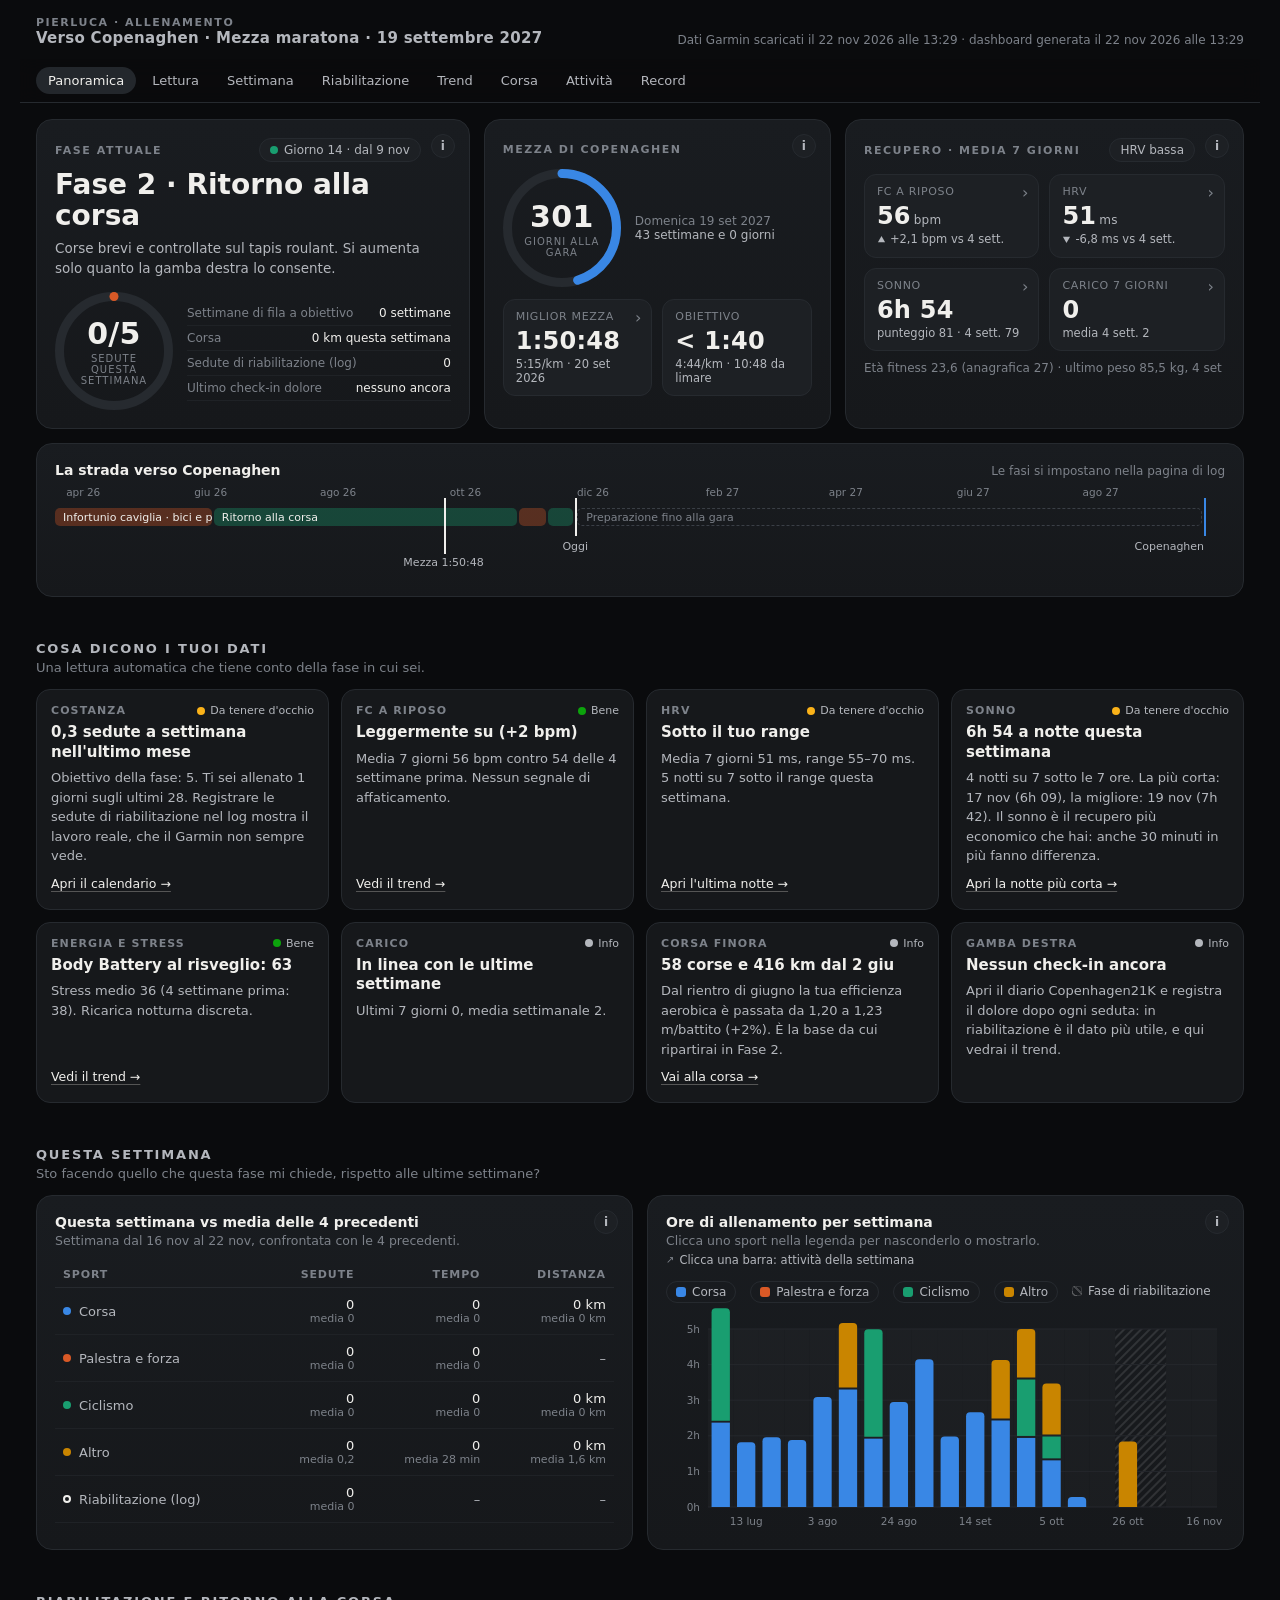
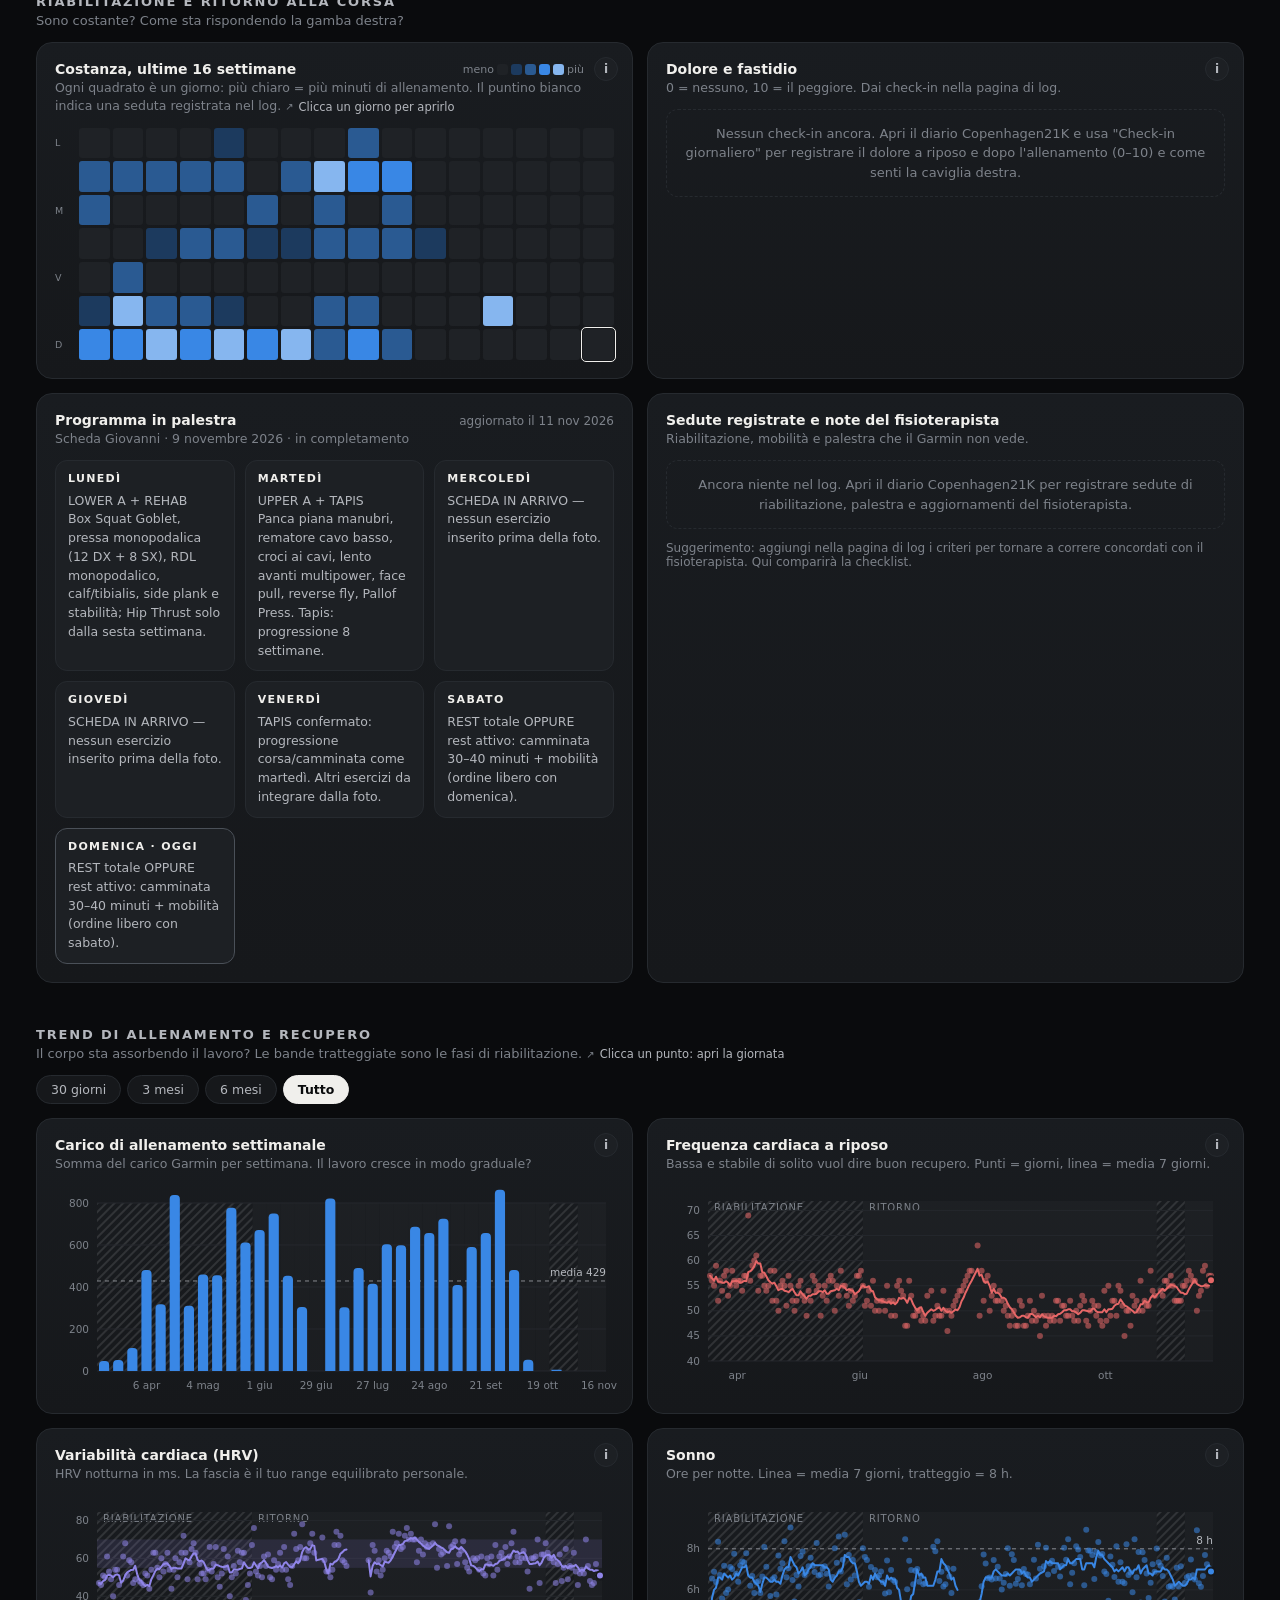
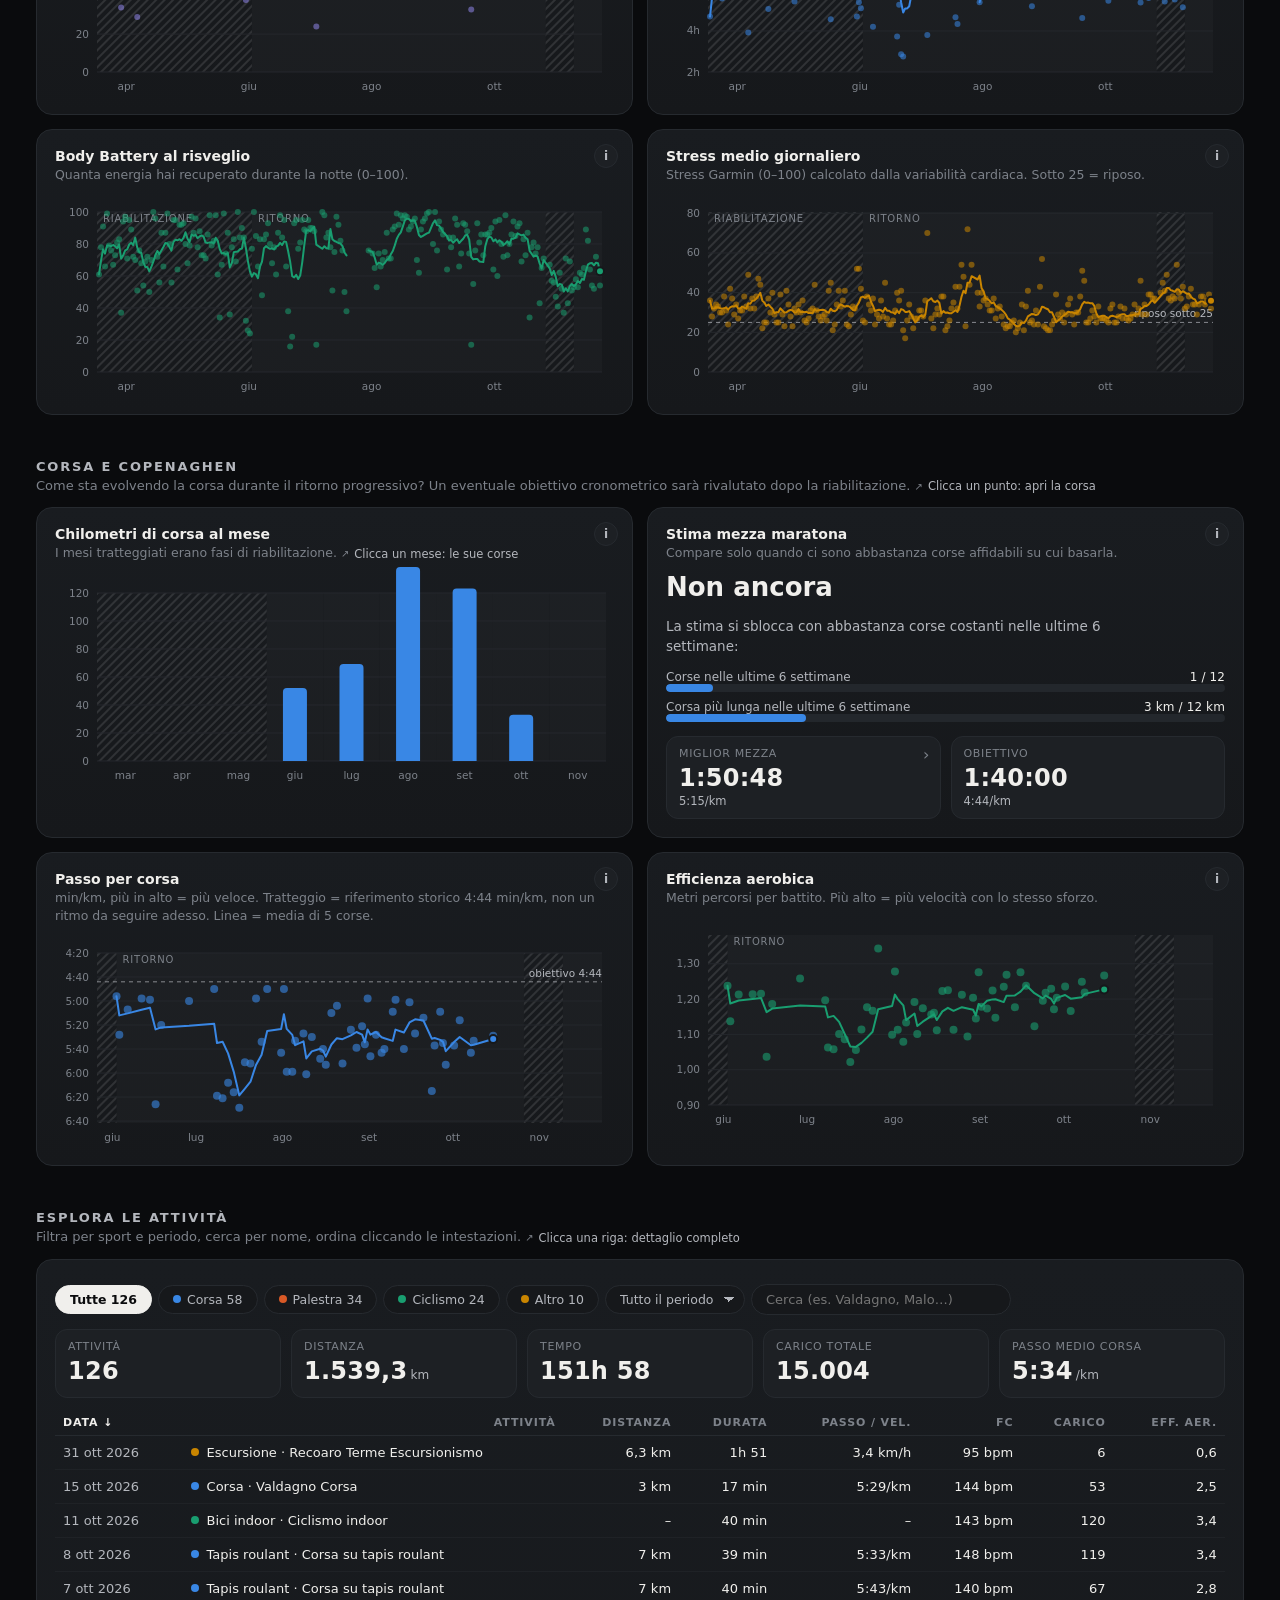
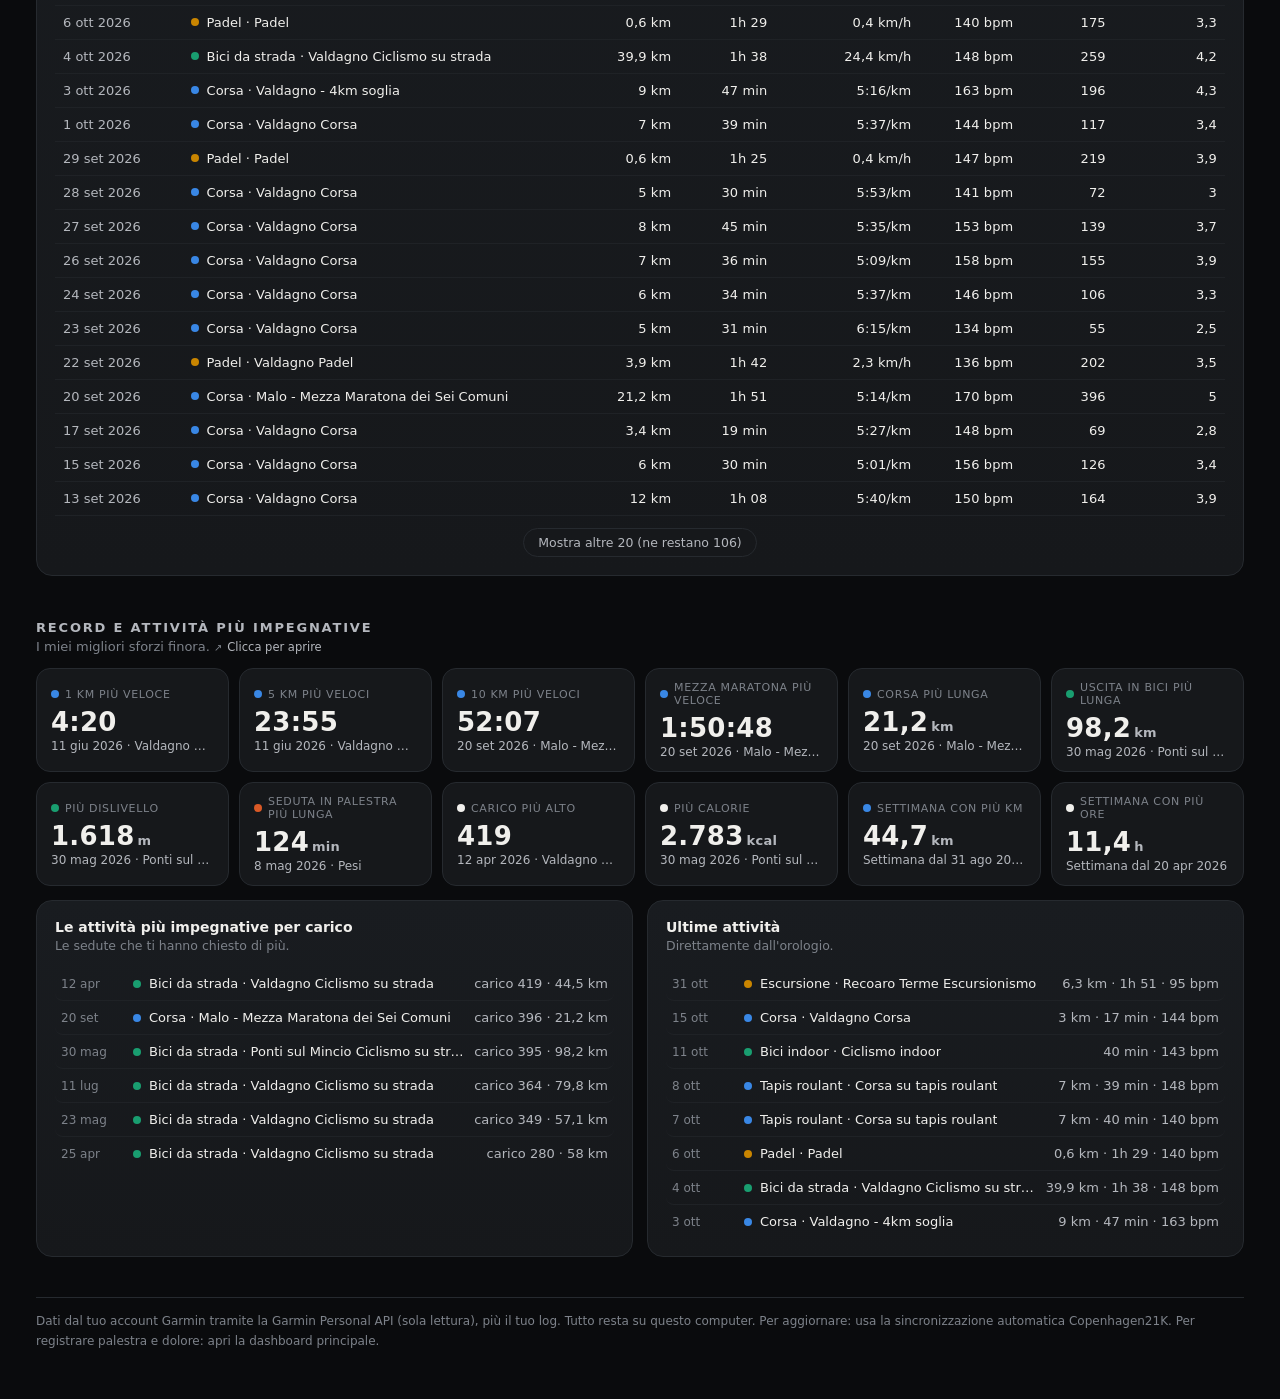
==== commit 82192629: "data: aggiorna attivita e metriche Garmin" ====
--- a/garmin/dashboard.html
+++ b/garmin/dashboard.html
@@ -323,7 +323,7 @@
 </aside>
 
 <script>
-const DATA = {"generated":"2026-11-21 13:38","lastPull":"2026-11-21T13:38:02","today":"2026-11-21","first":"2026-03-18","sports":[{"key":"run","label":"Corsa"},{"key":"gym","label":"Palestra e forza"},{"key":"ride","label":"Ciclismo"},{"key":"other","label":"Altro"}],"phase":{"kind":"return","label":"Fase 2 · Ritorno alla corsa","focus":"Corse brevi e controllate sul tapis roulant. Si aumenta solo quanto la gamba destra lo consente.","name":"Ritorno graduale: palestra + tapis (8 settimane)","start":"2026-11-09","daysIn":13,"target":5,"sessionsThisWeek":0,"streak":0},"phases":[{"start":"2026-03-01","kind":"rehab","name":"Infortunio caviglia · bici e palestra","weekly_target":4},{"start":"2026-06-02","kind":"return","name":"Ritorno alla corsa","weekly_target":4},{"start":"2026-10-26","kind":"rehab","name":"Riabilitazione e ricostruzione","weekly_target":4},{"start":"2026-11-09","kind":"return","name":"Ritorno graduale: palestra + tapis (8 settimane)","weekly_target":5}],"phaseKinds":{"rehab":{"label":"Fase 1 · Riabilitazione e ricostruzione","focus":"Forza della caviglia, mobilità dell'anca, controllo del bacino, stabilità su una gamba. Corsa in pausa per scelta."},"return":{"label":"Fase 2 · Ritorno alla corsa","focus":"Corse brevi e controllate sul tapis roulant. Si aumenta solo quanto la gamba destra lo consente."},"build":{"label":"Fase 3 · Preparazione mezza maratona","focus":"Resistenza ed efficienza aerobica verso Copenaghen; obiettivi cronometrici da rivalutare dopo il recupero."}},"goal":{"race":"Mezza Maratona di Copenaghen","date":"2027-09-19","distance_km":21.0975,"target_s":6000,"pb_s":null,"pb_label":"","pb":{"s":6648,"date":"2026-09-20","name":"Malo - Mezza Maratona dei Sei Comuni","km":21.15},"targetPace":284},"readiness":{"eligible":false,"runs":1,"longKm":3.0,"need":{"runs":12,"longKm":12.0},"rehab":false,"prediction":null},"kpi":{"rhr":{"last":57,"lastDate":"2026-11-21","avg7":55.1,"base28":54.3,"delta":0.8,"lowerIsBetter":true},"rhrSrc":"Frequenza cardiaca a riposo","hrv":{"last":51,"lastDate":"2026-11-21","avg7":53.6,"base28":56.8,"delta":-3.2,"lowerIsBetter":false},"hrvBase":{"lowUpper":51,"balancedLow":55,"balancedUpper":70,"markerValue":0.20098877},"hrvStatus":"UNBALANCED","sleep":{"last":7.07,"lastDate":"2026-11-21","avg7":7.2,"base28":6.6,"delta":0.5,"lowerIsBetter":false},"sleepScore":{"last":84,"lastDate":"2026-11-21","avg7":82.1,"base28":77.2,"delta":4.9,"lowerIsBetter":false},"acute":0,"chronic":2,"fitnessAge":22.560894103082454,"age":27,"weight":["2026-09-04",{"kg":85.5}]},"notes":[["watch","HRV 7-day average (54 ms) is below your balanced range (55–70 ms)."],["tip","Usa il diario della dashboard Copenhagen21K per registrare sedute, carichi e fastidi alla caviglia."]],"weekly":[{"w":"2026-03-16","load":48,"logged":0,"phase":"rehab","run":{"n":0,"h":0.0,"km":0.0},"gym":{"n":3,"h":3.24,"km":0.0},"ride":{"n":0,"h":0.0,"km":0.0},"other":{"n":0,"h":0.0,"km":0.0}},{"w":"2026-03-23","load":52,"logged":0,"phase":"rehab","run":{"n":0,"h":0.0,"km":0.0},"gym":{"n":3,"h":3.24,"km":0.0},"ride":{"n":0,"h":0.0,"km":0.0},"other":{"n":0,"h":0.0,"km":0.0}},{"w":"2026-03-30","load":110,"logged":0,"phase":"rehab","run":{"n":0,"h":0.0,"km":0.0},"gym":{"n":3,"h":3.64,"km":0.0},"ride":{"n":0,"h":0.0,"km":0.0},"other":{"n":2,"h":3.0,"km":17.2}},{"w":"2026-04-06","load":481,"logged":0,"phase":"rehab","run":{"n":0,"h":0.0,"km":0.0},"gym":{"n":3,"h":3.89,"km":0.0},"ride":{"n":1,"h":2.1,"km":44.5},"other":{"n":1,"h":0.76,"km":4.7}},{"w":"2026-04-13","load":318,"logged":0,"phase":"rehab","run":{"n":0,"h":0.0,"km":0.0},"gym":{"n":4,"h":5.27,"km":0.0},"ride":{"n":1,"h":1.58,"km":38.1},"other":{"n":1,"h":1.03,"km":6.8}},{"w":"2026-04-20","load":838,"logged":0,"phase":"rehab","run":{"n":0,"h":0.0,"km":0.0},"gym":{"n":2,"h":3.2,"km":0.0},"ride":{"n":4,"h":8.17,"km":170.6},"other":{"n":0,"h":0.0,"km":0.0}},{"w":"2026-04-27","load":311,"logged":0,"phase":"rehab","run":{"n":0,"h":0.0,"km":0.0},"gym":{"n":4,"h":5.39,"km":0.0},"ride":{"n":1,"h":1.31,"km":27.8},"other":{"n":1,"h":3.12,"km":9.8}},{"w":"2026-05-04","load":459,"logged":0,"phase":"rehab","run":{"n":0,"h":0.0,"km":0.0},"gym":{"n":4,"h":6.89,"km":0.0},"ride":{"n":2,"h":3.47,"km":81.0},"other":{"n":0,"h":0.0,"km":0.0}},{"w":"2026-05-11","load":456,"logged":0,"phase":"rehab","run":{"n":0,"h":0.0,"km":0.0},"gym":{"n":3,"h":5.19,"km":0.0},"ride":{"n":1,"h":3.32,"km":60.4},"other":{"n":0,"h":0.0,"km":0.0}},{"w":"2026-05-18","load":777,"logged":0,"phase":"rehab","run":{"n":0,"h":0.0,"km":0.0},"gym":{"n":3,"h":4.43,"km":0.0},"ride":{"n":3,"h":6.63,"km":147.3},"other":{"n":0,"h":0.0,"km":0.0}},{"w":"2026-05-25","load":612,"logged":0,"phase":"rehab","run":{"n":0,"h":0.0,"km":0.0},"gym":{"n":1,"h":1.66,"km":0.0},"ride":{"n":2,"h":9.03,"km":182.2},"other":{"n":0,"h":0.0,"km":0.0}},{"w":"2026-06-01","load":672,"logged":0,"phase":"return","run":{"n":3,"h":1.69,"km":19.4},"gym":{"n":0,"h":0.0,"km":0.0},"ride":{"n":1,"h":1.62,"km":38.9},"other":{"n":0,"h":0.0,"km":0.0}},{"w":"2026-06-08","load":750,"logged":0,"phase":"return","run":{"n":2,"h":1.36,"km":16.4},"gym":{"n":1,"h":1.1,"km":0.0},"ride":{"n":1,"h":1.84,"km":48.4},"other":{"n":0,"h":0.0,"km":0.0}},{"w":"2026-06-15","load":453,"logged":0,"phase":"return","run":{"n":2,"h":1.22,"km":12.2},"gym":{"n":0,"h":0.0,"km":0.0},"ride":{"n":1,"h":1.02,"km":28.4},"other":{"n":0,"h":0.0,"km":0.0}},{"w":"2026-06-22","load":305,"logged":0,"phase":"return","run":{"n":1,"h":0.35,"km":4.2},"gym":{"n":0,"h":0.0,"km":0.0},"ride":{"n":2,"h":1.29,"km":0.0},"other":{"n":0,"h":0.0,"km":0.0}},{"w":"2026-06-29","load":0,"logged":0,"phase":"return","run":{"n":0,"h":0.0,"km":0.0},"gym":{"n":0,"h":0.0,"km":0.0},"ride":{"n":0,"h":0.0,"km":0.0},"other":{"n":0,"h":0.0,"km":0.0}},{"w":"2026-07-06","load":821,"logged":0,"phase":"return","run":{"n":4,"h":2.37,"km":23.9},"gym":{"n":0,"h":0.0,"km":0.0},"ride":{"n":1,"h":3.21,"km":79.8},"other":{"n":0,"h":0.0,"km":0.0}},{"w":"2026-07-13","load":304,"logged":0,"phase":"return","run":{"n":3,"h":1.82,"km":17.5},"gym":{"n":0,"h":0.0,"km":0.0},"ride":{"n":0,"h":0.0,"km":0.0},"other":{"n":0,"h":0.0,"km":0.0}},{"w":"2026-07-20","load":490,"logged":0,"phase":"return","run":{"n":4,"h":1.96,"km":22.0},"gym":{"n":0,"h":0.0,"km":0.0},"ride":{"n":0,"h":0.0,"km":0.0},"other":{"n":0,"h":0.0,"km":0.0}},{"w":"2026-07-27","load":415,"logged":0,"phase":"return","run":{"n":3,"h":1.88,"km":19.9},"gym":{"n":0,"h":0.0,"km":0.0},"ride":{"n":0,"h":0.0,"km":0.0},"other":{"n":0,"h":0.0,"km":0.0}},{"w":"2026-08-03","load":604,"logged":0,"phase":"return","run":{"n":4,"h":3.09,"km":31.9},"gym":{"n":0,"h":0.0,"km":0.0},"ride":{"n":0,"h":0.0,"km":0.0},"other":{"n":0,"h":0.0,"km":0.0}},{"w":"2026-08-10","load":599,"logged":0,"phase":"return","run":{"n":4,"h":3.3,"km":34.5},"gym":{"n":0,"h":0.0,"km":0.0},"ride":{"n":0,"h":0.0,"km":0.0},"other":{"n":1,"h":1.87,"km":7.3}},{"w":"2026-08-17","load":687,"logged":0,"phase":"return","run":{"n":3,"h":1.92,"km":21.0},"gym":{"n":0,"h":0.0,"km":0.0},"ride":{"n":1,"h":3.07,"km":78.3},"other":{"n":0,"h":0.0,"km":0.0}},{"w":"2026-08-24","load":657,"logged":0,"phase":"return","run":{"n":4,"h":2.95,"km":32.1},"gym":{"n":0,"h":0.0,"km":0.0},"ride":{"n":0,"h":0.0,"km":0.0},"other":{"n":0,"h":0.0,"km":0.0}},{"w":"2026-08-31","load":725,"logged":0,"phase":"return","run":{"n":5,"h":4.15,"km":44.7},"gym":{"n":0,"h":0.0,"km":0.0},"ride":{"n":0,"h":0.0,"km":0.0},"other":{"n":0,"h":0.0,"km":0.0}},{"w":"2026-09-07","load":409,"logged":0,"phase":"return","run":{"n":3,"h":1.98,"km":22.0},"gym":{"n":0,"h":0.0,"km":0.0},"ride":{"n":0,"h":0.0,"km":0.0},"other":{"n":0,"h":0.0,"km":0.0}},{"w":"2026-09-14","load":591,"logged":0,"phase":"return","run":{"n":3,"h":2.66,"km":30.5},"gym":{"n":0,"h":0.0,"km":0.0},"ride":{"n":0,"h":0.0,"km":0.0},"other":{"n":0,"h":0.0,"km":0.0}},{"w":"2026-09-21","load":657,"logged":0,"phase":"return","run":{"n":4,"h":2.43,"km":26.0},"gym":{"n":0,"h":0.0,"km":0.0},"ride":{"n":0,"h":0.0,"km":0.0},"other":{"n":1,"h":1.7,"km":3.9}},{"w":"2026-09-28","load":863,"logged":0,"phase":"return","run":{"n":3,"h":1.94,"km":21.0},"gym":{"n":0,"h":0.0,"km":0.0},"ride":{"n":1,"h":1.64,"km":39.9},"other":{"n":1,"h":1.42,"km":0.6}},{"w":"2026-10-05","load":481,"logged":0,"phase":"return","run":{"n":2,"h":1.31,"km":14.0},"gym":{"n":0,"h":0.0,"km":0.0},"ride":{"n":1,"h":0.67,"km":0.0},"other":{"n":1,"h":1.49,"km":0.6}},{"w":"2026-10-12","load":53,"logged":0,"phase":"return","run":{"n":1,"h":0.28,"km":3.0},"gym":{"n":0,"h":0.0,"km":0.0},"ride":{"n":0,"h":0.0,"km":0.0},"other":{"n":0,"h":0.0,"km":0.0}},{"w":"2026-10-19","load":0,"logged":0,"phase":"return","run":{"n":0,"h":0.0,"km":0.0},"gym":{"n":0,"h":0.0,"km":0.0},"ride":{"n":0,"h":0.0,"km":0.0},"other":{"n":0,"h":0.0,"km":0.0}},{"w":"2026-10-26","load":6,"logged":0,"phase":"rehab","run":{"n":0,"h":0.0,"km":0.0},"gym":{"n":0,"h":0.0,"km":0.0},"ride":{"n":0,"h":0.0,"km":0.0},"other":{"n":1,"h":1.84,"km":6.3}},{"w":"2026-11-02","load":0,"logged":0,"phase":"rehab","run":{"n":0,"h":0.0,"km":0.0},"gym":{"n":0,"h":0.0,"km":0.0},"ride":{"n":0,"h":0.0,"km":0.0},"other":{"n":0,"h":0.0,"km":0.0}},{"w":"2026-11-09","load":0,"logged":0,"phase":"return","run":{"n":0,"h":0.0,"km":0.0},"gym":{"n":0,"h":0.0,"km":0.0},"ride":{"n":0,"h":0.0,"km":0.0},"other":{"n":0,"h":0.0,"km":0.0}},{"w":"2026-11-16","load":0,"logged":0,"phase":"return","run":{"n":0,"h":0.0,"km":0.0},"gym":{"n":0,"h":0.0,"km":0.0},"ride":{"n":0,"h":0.0,"km":0.0},"other":{"n":0,"h":0.0,"km":0.0}}],"weekCmp":[{"sport":"run","label":"Corsa","n":0,"h":0.0,"km":0.0,"avgN":0.0,"avgH":0.0,"avgKm":0.0},{"sport":"gym","label":"Palestra e forza","n":0,"h":0.0,"km":0.0,"avgN":0.0,"avgH":0.0,"avgKm":0.0},{"sport":"ride","label":"Ciclismo","n":0,"h":0.0,"km":0.0,"avgN":0.0,"avgH":0.0,"avgKm":0.0},{"sport":"other","label":"Altro","n":0,"h":0.0,"km":0.0,"avgN":0.2,"avgH":0.46,"avgKm":1.6},{"sport":"logged","label":"Sedute di riabilitazione (log)","n":0,"h":null,"km":null,"avgN":0.0,"avgH":null,"avgKm":null}],"monthly":[{"m":"2026-03","km":0,"n":0,"phase":"rehab"},{"m":"2026-04","km":0,"n":0,"phase":"rehab"},{"m":"2026-05","km":0,"n":0,"phase":"rehab"},{"m":"2026-06","km":52.2,"n":8,"phase":"return"},{"m":"2026-07","km":69.2,"n":12,"phase":"return"},{"m":"2026-08","km":138.6,"n":18,"phase":"return"},{"m":"2026-09","km":123.3,"n":15,"phase":"return"},{"m":"2026-10","km":33.0,"n":5,"phase":"return"},{"m":"2026-11","km":0,"n":0,"phase":"return"}],"series":{"rhr":[["2026-03-18",57],["2026-03-19",56],["2026-03-20",55],["2026-03-21",59],["2026-03-22",52],["2026-03-23",56],["2026-03-24",54],["2026-03-25",57],["2026-03-26",58],["2026-03-27",53],["2026-03-28",55],["2026-03-29",58],["2026-03-30",56],["2026-03-31",55],["2026-04-01",56],["2026-04-02",56],["2026-04-03",54],["2026-04-04",57],["2026-04-05",57],["2026-04-06",69],["2026-04-07",56],["2026-04-08",59],["2026-04-09",60],["2026-04-10",61],["2026-04-11",54],["2026-04-12",57],["2026-04-13",57],["2026-04-14",55],["2026-04-15",54],["2026-04-16",55],["2026-04-17",58],["2026-04-18",52],["2026-04-19",58],["2026-04-20",52],["2026-04-21",50],["2026-04-22",55],["2026-04-23",56],["2026-04-24",55],["2026-04-25",51],["2026-04-26",57],["2026-04-27",55],["2026-04-28",52],["2026-04-29",50],["2026-04-30",52],["2026-05-01",55],["2026-05-02",56],["2026-05-03",53],["2026-05-04",52],["2026-05-05",49],["2026-05-06",54],["2026-05-07",52],["2026-05-08",57],["2026-05-09",56],["2026-05-10",54],["2026-05-11",55],["2026-05-12",49],["2026-05-13",53],["2026-05-14",55],["2026-05-15",52],["2026-05-16",56],["2026-05-17",57],["2026-05-18",56],["2026-05-19",50],["2026-05-20",55],["2026-05-21",53],["2026-05-22",58],["2026-05-23",55],["2026-05-24",55],["2026-05-25",53],["2026-05-26",51],["2026-05-27",54],["2026-05-28",52],["2026-05-29",53],["2026-05-30",57],["2026-05-31",57],["2026-06-01",58],["2026-06-02",55],["2026-06-03",51],["2026-06-04",52],["2026-06-05",54],["2026-06-06",51],["2026-06-07",56],["2026-06-08",50],["2026-06-09",52],["2026-06-10",50],["2026-06-11",52],["2026-06-12",52],["2026-06-13",50],["2026-06-14",55],["2026-06-15",52],["2026-06-16",49],["2026-06-17",52],["2026-06-18",49],["2026-06-19",55],["2026-06-20",56],["2026-06-21",54],["2026-06-22",53],["2026-06-23",47],["2026-06-24",47],["2026-06-25",56],["2026-06-26",53],["2026-06-27",49],["2026-06-28",49],["2026-06-29",50],["2026-06-30",50],["2026-07-01",48],["2026-07-02",49],["2026-07-03",48],["2026-07-04",53],["2026-07-06",54],["2026-07-07",48],["2026-07-08",49],["2026-07-09",51],["2026-07-10",49],["2026-07-11",49],["2026-07-12",54],["2026-07-13",50],["2026-07-14",46],["2026-07-15",50],["2026-07-16",49],["2026-07-17",51],["2026-07-18",52],["2026-07-19",53],["2026-07-20",54],["2026-07-21",54],["2026-07-22",55],["2026-07-23",56],["2026-07-24",57],["2026-07-25",58],["2026-07-26",58],["2026-07-29",63],["2026-07-30",49],["2026-07-31",58],["2026-08-01",52],["2026-08-02",56],["2026-08-03",57],["2026-08-04",50],["2026-08-05",53],["2026-08-06",55],["2026-08-07",52],["2026-08-08",52],["2026-08-09",54],["2026-08-10",52],["2026-08-11",50],["2026-08-12",51],["2026-08-13",49],["2026-08-14",47],["2026-08-15",49],["2026-08-16",50],["2026-08-17",47],["2026-08-18",47],["2026-08-19",52],["2026-08-20",51],["2026-08-21",47],["2026-08-22",47],["2026-08-23",49],["2026-08-24",52],["2026-08-25",48],["2026-08-26",50],["2026-08-27",48],["2026-08-28",49],["2026-08-29",45],["2026-08-30",53],["2026-08-31",49],["2026-09-01",47],["2026-09-02",49],["2026-09-03",48],["2026-09-04",49],["2026-09-05",48],["2026-09-06",52],["2026-09-07",52],["2026-09-08",48],["2026-09-09",51],["2026-09-10",51],["2026-09-11",49],["2026-09-12",49],["2026-09-13",52],["2026-09-14",49],["2026-09-15",48],["2026-09-16",50],["2026-09-17",48],["2026-09-18",51],["2026-09-19",53],["2026-09-20",52],["2026-09-21",48],["2026-09-22",47],["2026-09-23",50],["2026-09-24",52],["2026-09-25",51],["2026-09-26",49],["2026-09-27",51],["2026-09-28",48],["2026-09-29",47],["2026-09-30",54],["2026-10-01",48],["2026-10-02",55],["2026-10-03",49],["2026-10-04",52],["2026-10-05",52],["2026-10-06",49],["2026-10-07",55],["2026-10-08",54],["2026-10-09",51],["2026-10-10",45],["2026-10-11",50],["2026-10-12",50],["2026-10-13",47],["2026-10-14",53],["2026-10-15",51],["2026-10-16",52],["2026-10-17",50],["2026-10-18",56],["2026-10-19",50],["2026-10-20",52],["2026-10-21",51],["2026-10-22",51],["2026-10-23",58],["2026-10-24",54],["2026-10-25",53],["2026-10-28",54],["2026-10-29",53],["2026-10-30",56],["2026-10-31",56],["2026-11-01",55],["2026-11-02",57],["2026-11-03",55],["2026-11-04",52],["2026-11-05",52],["2026-11-06",52],["2026-11-07",52],["2026-11-08",55],["2026-11-09",55],["2026-11-10",56],["2026-11-11",58],["2026-11-12",57],["2026-11-13",56],["2026-11-14",56],["2026-11-15",50],["2026-11-16",53],["2026-11-17",54],["2026-11-18",58],["2026-11-19",59],["2026-11-20",55],["2026-11-21",57]],"hrv":[["2026-03-18",47],["2026-03-19",46],["2026-03-20",51],["2026-03-21",50],["2026-03-22",61],["2026-03-23",53],["2026-03-24",49],["2026-03-25",40],["2026-03-26",54],["2026-03-27",54],["2026-03-28",46],["2026-03-29",34],["2026-03-30",61],["2026-03-31",68],["2026-04-01",51],["2026-04-02",59],["2026-04-03",58],["2026-04-04",47],["2026-04-05",49],["2026-04-06",29],["2026-04-07",48],["2026-04-08",47],["2026-04-09",46],["2026-04-10",52],["2026-04-11",51],["2026-04-12",44],["2026-04-13",54],["2026-04-14",63],["2026-04-15",63],["2026-04-16",55],["2026-04-17",50],["2026-04-18",60],["2026-04-19",53],["2026-04-20",57],["2026-04-21",63],["2026-04-22",54],["2026-04-23",44],["2026-04-24",54],["2026-04-25",60],["2026-04-26",50],["2026-04-27",58],["2026-04-28",63],["2026-04-29",72],["2026-04-30",63],["2026-05-01",49],["2026-05-02",58],["2026-05-03",65],["2026-05-04",68],["2026-05-05",63],["2026-05-06",49],["2026-05-07",57],["2026-05-08",52],["2026-05-09",52],["2026-05-10",49],["2026-05-11",54],["2026-05-12",66],["2026-05-13",53],["2026-05-14",57],["2026-05-15",66],["2026-05-16",50],["2026-05-17",45],["2026-05-18",52],["2026-05-19",65],["2026-05-20",55],["2026-05-21",61],["2026-05-22",40],["2026-05-23",50],["2026-05-24",56],["2026-05-25",52],["2026-05-26",64],["2026-05-27",58],["2026-05-28",63],["2026-05-29",63],["2026-05-30",38],["2026-05-31",46],["2026-06-01",52],["2026-06-02",67],["2026-06-03",76],["2026-06-04",53],["2026-06-05",51],["2026-06-06",56],["2026-06-07",50],["2026-06-08",61],["2026-06-09",56],["2026-06-10",62],["2026-06-11",50],["2026-06-12",49],["2026-06-13",59],["2026-06-14",54],["2026-06-15",57],["2026-06-16",63],["2026-06-17",54],["2026-06-18",66],["2026-06-19",54],["2026-06-20",49],["2026-06-21",46],["2026-06-22",56],["2026-06-23",73],["2026-06-24",65],["2026-06-25",59],["2026-06-26",66],["2026-06-27",78],["2026-06-28",60],["2026-06-29",60],["2026-06-30",64],["2026-07-01",68],["2026-07-02",73],["2026-07-03",63],["2026-07-04",24],["2026-07-07",71],["2026-07-08",59],["2026-07-09",53],["2026-07-10",53],["2026-07-11",50],["2026-07-12",54],["2026-07-13",67],["2026-07-14",74],["2026-07-15",67],["2026-07-16",72],["2026-07-17",59],["2026-07-18",58],["2026-07-19",56],["2026-07-30",59],["2026-07-31",42],["2026-08-01",67],["2026-08-02",64],["2026-08-03",53],["2026-08-04",59],["2026-08-05",51],["2026-08-06",54],["2026-08-07",60],["2026-08-08",64],["2026-08-09",63],["2026-08-10",61],["2026-08-11",74],["2026-08-12",66],["2026-08-13",68],["2026-08-14",73],["2026-08-15",65],["2026-08-16",66],["2026-08-17",72],["2026-08-18",76],["2026-08-19",70],["2026-08-20",73],["2026-08-21",70],["2026-08-22",70],["2026-08-23",58],["2026-08-24",64],["2026-08-25",70],["2026-08-26",62],["2026-08-27",68],["2026-08-28",66],["2026-08-29",67],["2026-08-31",68],["2026-09-01",78],["2026-09-02",55],["2026-09-03",65],["2026-09-04",62],["2026-09-05",63],["2026-09-07",56],["2026-09-08",77],["2026-09-09",66],["2026-09-10",67],["2026-09-11",69],["2026-09-12",57],["2026-09-13",62],["2026-09-14",64],["2026-09-15",69],["2026-09-16",58],["2026-09-17",55],["2026-09-18",53],["2026-09-19",33],["2026-09-20",60],["2026-09-21",59],["2026-09-22",60],["2026-09-23",54],["2026-09-24",61],["2026-09-25",52],["2026-09-26",51],["2026-09-27",60],["2026-09-28",57],["2026-09-29",61],["2026-09-30",51],["2026-10-01",67],["2026-10-02",54],["2026-10-03",61],["2026-10-04",63],["2026-10-05",60],["2026-10-06",66],["2026-10-07",57],["2026-10-08",61],["2026-10-09",68],["2026-10-10",74],["2026-10-11",58],["2026-10-12",61],["2026-10-13",58],["2026-10-14",60],["2026-10-15",64],["2026-10-16",60],["2026-10-17",53],["2026-10-18",44],["2026-10-19",60],["2026-10-20",60],["2026-10-21",61],["2026-10-22",70],["2026-10-23",47],["2026-10-24",62],["2026-10-25",62],["2026-10-26",68],["2026-10-27",63],["2026-10-28",60],["2026-10-29",60],["2026-10-30",58],["2026-10-31",47],["2026-11-01",57],["2026-11-02",62],["2026-11-03",48],["2026-11-04",55],["2026-11-05",65],["2026-11-06",49],["2026-11-07",56],["2026-11-08",55],["2026-11-09",63],["2026-11-10",53],["2026-11-11",46],["2026-11-12",52],["2026-11-13",54],["2026-11-14",52],["2026-11-15",70],["2026-11-16",56],["2026-11-17",48],["2026-11-18",46],["2026-11-19",47],["2026-11-20",57],["2026-11-21",51]],"sleepH":[["2026-03-18",4.7],["2026-03-19",6.55],["2026-03-20",6.88],["2026-03-21",6.38],["2026-03-22",8.35],["2026-03-23",6.73],["2026-03-24",5.58],["2026-03-25",7.17],["2026-03-26",5.85],["2026-03-27",6.02],["2026-03-28",7.12],["2026-03-29",7.02],["2026-03-30",7.76],["2026-03-31",6.78],["2026-04-01",6.4],["2026-04-02",7.2],["2026-04-03",7.38],["2026-04-04",7.33],["2026-04-05",7.78],["2026-04-06",3.92],["2026-04-07",6.2],["2026-04-08",6.68],["2026-04-09",5.85],["2026-04-10",6.37],["2026-04-11",6.42],["2026-04-12",5.85],["2026-04-13",6.65],["2026-04-14",8.09],["2026-04-15",7.13],["2026-04-16",5.07],["2026-04-17",5.7],["2026-04-18",6.52],["2026-04-19",6.62],["2026-04-20",5.78],["2026-04-21",7.67],["2026-04-22",7.03],["2026-04-23",7.3],["2026-04-24",8.37],["2026-04-25",6.62],["2026-04-26",7.05],["2026-04-27",9.04],["2026-04-28",6.48],["2026-04-29",5.43],["2026-04-30",6.72],["2026-05-01",6.17],["2026-05-02",7.65],["2026-05-03",7.87],["2026-05-04",6.72],["2026-05-05",6.9],["2026-05-06",7.15],["2026-05-07",7.57],["2026-05-08",7.18],["2026-05-09",6.87],["2026-05-10",8.28],["2026-05-11",6.7],["2026-05-12",6.75],["2026-05-13",7.03],["2026-05-14",7.15],["2026-05-15",6.78],["2026-05-16",6.17],["2026-05-17",4.57],["2026-05-18",6.63],["2026-05-19",8.03],["2026-05-20",7.32],["2026-05-21",8.6],["2026-05-22",6.89],["2026-05-23",7.47],["2026-05-24",8.68],["2026-05-25",6.27],["2026-05-26",7.7],["2026-05-27",6.5],["2026-05-28",7.45],["2026-05-29",6.7],["2026-05-30",4.7],["2026-05-31",5.4],["2026-06-01",5.1],["2026-06-02",8.03],["2026-06-03",7.6],["2026-06-04",7.45],["2026-06-05",6.15],["2026-06-06",7.12],["2026-06-07",4.2],["2026-06-08",6.97],["2026-06-09",6.62],["2026-06-10",6.7],["2026-06-11",6.9],["2026-06-12",6.37],["2026-06-13",5.82],["2026-06-14",7.43],["2026-06-15",5.88],["2026-06-16",6.97],["2026-06-17",6.48],["2026-06-18",6.38],["2026-06-19",3.73],["2026-06-20",5.28],["2026-06-21",2.87],["2026-06-22",2.76],["2026-06-23",8.47],["2026-06-24",6.03],["2026-06-25",7.42],["2026-06-26",6.97],["2026-06-27",6.28],["2026-06-28",6.93],["2026-06-29",7.02],["2026-06-30",6.4],["2026-07-01",6.65],["2026-07-02",6.27],["2026-07-03",6.32],["2026-07-04",3.8],["2026-07-07",8.1],["2026-07-08",7.88],["2026-07-09",8.37],["2026-07-10",6.43],["2026-07-11",6.88],["2026-07-12",6.17],["2026-07-13",6.27],["2026-07-14",7.05],["2026-07-15",6.65],["2026-07-16",5.85],["2026-07-17",7.03],["2026-07-18",4.67],["2026-07-19",4.34],["2026-07-30",5.4],["2026-07-31",6.18],["2026-08-01",7.72],["2026-08-02",7.28],["2026-08-03",6.57],["2026-08-04",6.6],["2026-08-05",6.5],["2026-08-06",7.45],["2026-08-07",6.55],["2026-08-08",7.13],["2026-08-09",6.55],["2026-08-10",6.02],["2026-08-11",6.35],["2026-08-12",6.77],["2026-08-13",8.03],["2026-08-14",6.2],["2026-08-15",7.73],["2026-08-16",7.45],["2026-08-17",6.3],["2026-08-18",6.53],["2026-08-19",6.85],["2026-08-20",6.23],["2026-08-21",7.02],["2026-08-22",6.77],["2026-08-23",6.75],["2026-08-24",6.27],["2026-08-25",5.2],["2026-08-26",7.47],["2026-08-27",6.55],["2026-08-28",8.2],["2026-08-29",7.03],["2026-08-31",7.15],["2026-09-01",8.05],["2026-09-02",6.75],["2026-09-03",7.28],["2026-09-04",7.42],["2026-09-05",6.92],["2026-09-07",7.13],["2026-09-08",6.65],["2026-09-09",7.17],["2026-09-10",8.05],["2026-09-11",7.47],["2026-09-12",8.47],["2026-09-13",6.27],["2026-09-14",6.83],["2026-09-15",7.3],["2026-09-16",8.13],["2026-09-17",7.97],["2026-09-18",7.6],["2026-09-19",4.63],["2026-09-20",6.23],["2026-09-21",8.93],["2026-09-22",7.92],["2026-09-23",7.9],["2026-09-24",7.7],["2026-09-25",6.53],["2026-09-26",7.85],["2026-09-27",8.33],["2026-09-28",7.68],["2026-09-29",7.75],["2026-09-30",6.9],["2026-10-01",6.77],["2026-10-02",5.47],["2026-10-03",7.62],["2026-10-04",7.23],["2026-10-05",6.63],["2026-10-06",8.12],["2026-10-07",6.4],["2026-10-08",7.34],["2026-10-09",6.39],["2026-10-10",6.32],["2026-10-11",8.22],["2026-10-12",6.72],["2026-10-13",6.85],["2026-10-14",5.88],["2026-10-15",8.47],["2026-10-16",6.61],["2026-10-17",7.85],["2026-10-18",5.38],["2026-10-19",7.83],["2026-10-20",7.45],["2026-10-21",6.8],["2026-10-22",5.6],["2026-10-23",6.35],["2026-10-24",7.25],["2026-10-25",6.88],["2026-10-26",8.02],["2026-10-27",7.35],["2026-10-28",7.18],["2026-10-29",6.68],["2026-10-30",5.43],["2026-10-31",7.57],["2026-11-01",6.15],["2026-11-02",6.2],["2026-11-03",6.15],["2026-11-04",5.53],["2026-11-05",7.08],["2026-11-06",6.17],["2026-11-07",7.15],["2026-11-08",5.15],["2026-11-09",6.33],["2026-11-10",6.61],["2026-11-11",6.68],["2026-11-12",7.48],["2026-11-13",6.71],["2026-11-14",6.5],["2026-11-15",8.9],["2026-11-16",6.32],["2026-11-17",6.15],["2026-11-18",6.68],["2026-11-19",7.7],["2026-11-20",7.25],["2026-11-21",7.07]],"sleepScore":[["2026-03-18",60],["2026-03-19",77],["2026-03-20",82],["2026-03-21",64],["2026-03-22",97],["2026-03-23",77],["2026-03-24",72],["2026-03-25",79],["2026-03-26",74],["2026-03-27",71],["2026-03-28",64],["2026-03-29",56],["2026-03-30",85],["2026-03-31",82],["2026-04-01",74],["2026-04-02",80],["2026-04-03",84],["2026-04-04",77],["2026-04-05",81],["2026-04-06",31],["2026-04-07",82],["2026-04-08",79],["2026-04-09",66],["2026-04-10",69],["2026-04-11",80],["2026-04-12",72],["2026-04-13",76],["2026-04-14",91],["2026-04-15",85],["2026-04-16",61],["2026-04-17",64],["2026-04-18",79],["2026-04-19",70],["2026-04-20",76],["2026-04-21",92],["2026-04-22",85],["2026-04-23",83],["2026-04-24",96],["2026-04-25",85],["2026-04-26",61],["2026-04-27",81],["2026-04-28",84],["2026-04-29",77],["2026-04-30",83],["2026-05-01",78],["2026-05-02",82],["2026-05-03",82],["2026-05-04",83],["2026-05-05",90],["2026-05-06",88],["2026-05-07",89],["2026-05-08",85],["2026-05-09",85],["2026-05-10",88],["2026-05-11",83],["2026-05-12",95],["2026-05-13",88],["2026-05-14",80],["2026-05-15",89],["2026-05-16",51],["2026-05-17",63],["2026-05-18",82],["2026-05-19",99],["2026-05-20",83],["2026-05-21",84],["2026-05-22",71],["2026-05-23",88],["2026-05-24",87],["2026-05-25",80],["2026-05-26",96],["2026-05-27",82],["2026-05-28",78],["2026-05-29",82],["2026-05-30",43],["2026-05-31",52],["2026-06-01",49],["2026-06-02",82],["2026-06-03",90],["2026-06-04",89],["2026-06-05",77],["2026-06-06",92],["2026-06-07",48],["2026-06-08",90],["2026-06-09",84],["2026-06-10",86],["2026-06-11",78],["2026-06-12",83],["2026-06-13",60],["2026-06-14",81],["2026-06-15",83],["2026-06-16",94],["2026-06-17",81],["2026-06-18",81],["2026-06-19",53],["2026-06-20",53],["2026-06-21",39],["2026-06-22",38],["2026-06-23",94],["2026-06-24",85],["2026-06-25",88],["2026-06-26",81],["2026-06-27",79],["2026-06-28",82],["2026-06-29",95],["2026-06-30",84],["2026-07-01",76],["2026-07-02",89],["2026-07-03",84],["2026-07-04",37],["2026-07-07",90],["2026-07-08",90],["2026-07-09",91],["2026-07-10",83],["2026-07-11",78],["2026-07-12",71],["2026-07-13",85],["2026-07-14",96],["2026-07-15",87],["2026-07-16",73],["2026-07-17",88],["2026-07-18",67],["2026-07-19",61],["2026-07-30",77],["2026-07-31",65],["2026-08-01",93],["2026-08-02",81],["2026-08-03",81],["2026-08-04",83],["2026-08-05",81],["2026-08-06",84],["2026-08-07",82],["2026-08-08",87],["2026-08-09",81],["2026-08-10",78],["2026-08-11",83],["2026-08-12",82],["2026-08-13",88],["2026-08-14",84],["2026-08-15",86],["2026-08-16",89],["2026-08-17",86],["2026-08-18",87],["2026-08-19",88],["2026-08-20",79],["2026-08-21",87],["2026-08-22",89],["2026-08-23",84],["2026-08-24",83],["2026-08-25",76],["2026-08-26",96],["2026-08-27",77],["2026-08-28",75],["2026-08-29",93],["2026-08-31",97],["2026-09-01",87],["2026-09-02",83],["2026-09-03",98],["2026-09-04",79],["2026-09-05",90],["2026-09-07",88],["2026-09-08",82],["2026-09-09",84],["2026-09-10",86],["2026-09-11",93],["2026-09-12",91],["2026-09-13",72],["2026-09-14",84],["2026-09-15",90],["2026-09-16",95],["2026-09-17",91],["2026-09-18",78],["2026-09-19",44],["2026-09-20",79],["2026-09-21",88],["2026-09-22",91],["2026-09-23",89],["2026-09-24",92],["2026-09-25",81],["2026-09-26",87],["2026-09-27",83],["2026-09-28",85],["2026-09-29",90],["2026-09-30",85],["2026-10-01",91],["2026-10-02",70],["2026-10-03",91],["2026-10-04",88],["2026-10-05",82],["2026-10-06",85],["2026-10-07",78],["2026-10-08",87],["2026-10-09",85],["2026-10-10",79],["2026-10-11",81],["2026-10-12",83],["2026-10-13",88],["2026-10-14",61],["2026-10-15",81],["2026-10-16",82],["2026-10-17",95],["2026-10-18",54],["2026-10-19",94],["2026-10-20",78],["2026-10-21",79],["2026-10-22",77],["2026-10-23",64],["2026-10-24",85],["2026-10-25",81],["2026-10-26",84],["2026-10-27",74],["2026-10-28",89],["2026-10-29",62],["2026-10-30",73],["2026-10-31",81],["2026-11-01",73],["2026-11-02",81],["2026-11-03",77],["2026-11-04",56],["2026-11-05",91],["2026-11-06",76],["2026-11-07",86],["2026-11-08",69],["2026-11-09",71],["2026-11-10",83],["2026-11-11",77],["2026-11-12",85],["2026-11-13",83],["2026-11-14",80],["2026-11-15",89],["2026-11-16",78],["2026-11-17",80],["2026-11-18",76],["2026-11-19",80],["2026-11-20",88],["2026-11-21",84]]},"runs":[{"id":23101117914,"date":"2026-06-02","km":4.0,"pace":296,"hr":164.0,"eff":1.238,"name":"Valdagno Corsa","treadmill":false},{"id":23119256695,"date":"2026-06-03","km":8.4,"pace":328,"hr":161.0,"eff":1.137,"name":"Valdagno Corsa","treadmill":false},{"id":23148959225,"date":"2026-06-06","km":7.01,"pace":307,"hr":161.0,"eff":1.213,"name":"Valdagno Corsa","treadmill":false},{"id":23210459943,"date":"2026-06-11","km":8.1,"pace":298,"hr":166.0,"eff":1.214,"name":"Valdagno Corsa","treadmill":false},{"id":23249641622,"date":"2026-06-14","km":8.3,"pace":299,"hr":165.0,"eff":1.215,"name":"Valdagno Corsa","treadmill":false},{"id":23272990680,"date":"2026-06-16","km":7.06,"pace":386,"hr":150.0,"eff":1.037,"name":"Valdagno Corsa","treadmill":false},{"id":23293185151,"date":"2026-06-18","km":5.19,"pace":320,"hr":158.0,"eff":1.186,"name":"Valdagno Corsa","treadmill":false},{"id":23409700826,"date":"2026-06-28","km":4.16,"pace":300,"hr":159.0,"eff":1.258,"name":"Valdagno Corsa","treadmill":false},{"id":23518538783,"date":"2026-07-07","km":5.01,"pace":290,"hr":173.0,"eff":1.197,"name":"Valdagno Corsa","treadmill":false},{"id":23526197189,"date":"2026-07-08","km":5.07,"pace":379,"hr":149.0,"eff":1.063,"name":"Valdagno Corsa","treadmill":false},{"id":23550389525,"date":"2026-07-10","km":5.8,"pace":381,"hr":149.0,"eff":1.058,"name":"Valdagno Corsa","treadmill":false},{"id":23566968758,"date":"2026-07-12","km":8.0,"pace":368,"hr":148.0,"eff":1.101,"name":"Garda Corsa","treadmill":false},{"id":23597740452,"date":"2026-07-14","km":6.5,"pace":376,"hr":147.0,"eff":1.086,"name":"Valdagno Corsa","treadmill":false},{"id":23617593377,"date":"2026-07-16","km":6.5,"pace":389,"hr":151.0,"eff":1.022,"name":"Valdagno Corsa","treadmill":false},{"id":23644476891,"date":"2026-07-18","km":4.5,"pace":351,"hr":162.0,"eff":1.056,"name":"Marsa Alam Corsa","treadmill":false},{"id":23667205039,"date":"2026-07-20","km":4.5,"pace":352,"hr":153.0,"eff":1.114,"name":"Marsa Alam Corsa","treadmill":false},{"id":23692953130,"date":"2026-07-22","km":4.51,"pace":298,"hr":171.0,"eff":1.177,"name":"Marsa Alam Corsa","treadmill":false},{"id":23717254821,"date":"2026-07-24","km":8.5,"pace":334,"hr":154.0,"eff":1.167,"name":"Corsa su tapis roulant","treadmill":true},{"id":23741911713,"date":"2026-07-26","km":4.51,"pace":290,"hr":154.0,"eff":1.343,"name":"Corsa su tapis roulant","treadmill":true},{"id":23798100644,"date":"2026-07-31","km":5.8,"pace":343,"hr":159.0,"eff":1.099,"name":"Chioggia Corsa","treadmill":false},{"id":23815885990,"date":"2026-08-01","km":4.08,"pace":290,"hr":162.0,"eff":1.278,"name":"Valdagno Corsa","treadmill":false},{"id":23828524545,"date":"2026-08-02","km":10.0,"pace":359,"hr":150.0,"eff":1.113,"name":"Valdagno Corsa","treadmill":false},{"id":23852487631,"date":"2026-08-04","km":7.51,"pace":359,"hr":155.0,"eff":1.079,"name":"Valdagno Corsa","treadmill":false},{"id":23865512424,"date":"2026-08-05","km":7.41,"pace":333,"hr":159.0,"eff":1.134,"name":"Valdagno Corsa","treadmill":false},{"id":23897291431,"date":"2026-08-08","km":5.01,"pace":327,"hr":154.0,"eff":1.192,"name":"Valdagno Corsa","treadmill":false},{"id":23915341842,"date":"2026-08-09","km":12.0,"pace":361,"hr":151.0,"eff":1.101,"name":"Valdagno Corsa","treadmill":false},{"id":23941925114,"date":"2026-08-11","km":7.5,"pace":330,"hr":155.0,"eff":1.174,"name":"Valdagno Corsa","treadmill":false},{"id":23977302903,"date":"2026-08-14","km":7.01,"pace":348,"hr":149.0,"eff":1.156,"name":"Valdagno Corsa","treadmill":false},{"id":23989670862,"date":"2026-08-15","km":6.0,"pace":340,"hr":152.0,"eff":1.161,"name":"Valdagno Corsa","treadmill":false},{"id":24001832081,"date":"2026-08-16","km":14.0,"pace":353,"hr":153.0,"eff":1.112,"name":"Valdagno Corsa","treadmill":false},{"id":24025990428,"date":"2026-08-18","km":6.01,"pace":310,"hr":158.0,"eff":1.223,"name":"Valdagno Corsa","treadmill":false},{"id":24047237482,"date":"2026-08-20","km":5.01,"pace":304,"hr":161.0,"eff":1.225,"name":"Valdagno Corsa","treadmill":false},{"id":24074919730,"date":"2026-08-22","km":10.0,"pace":352,"hr":153.0,"eff":1.113,"name":"Valdagno Corsa","treadmill":false},{"id":24113479956,"date":"2026-08-25","km":7.51,"pace":324,"hr":153.0,"eff":1.212,"name":"Valdagno Corsa","treadmill":false},{"id":24134867733,"date":"2026-08-27","km":7.55,"pace":339,"hr":162.0,"eff":1.094,"name":"Valdagno - 6x400 + 200 rec","treadmill":false},{"id":24155745198,"date":"2026-08-29","km":6.01,"pace":321,"hr":155.0,"eff":1.204,"name":"Valdagno Corsa","treadmill":false},{"id":24179966207,"date":"2026-08-30","km":11.0,"pace":336,"hr":156.0,"eff":1.145,"name":"Corsa su tapis roulant","treadmill":true},{"id":24183747409,"date":"2026-08-31","km":5.0,"pace":298,"hr":158.0,"eff":1.276,"name":"Corsa su tapis roulant","treadmill":true},{"id":24198589314,"date":"2026-09-01","km":7.5,"pace":346,"hr":147.0,"eff":1.178,"name":"Corsa su tapis roulant","treadmill":true},{"id":24223979418,"date":"2026-09-03","km":9.17,"pace":328,"hr":156.0,"eff":1.173,"name":"Ritmo 8km","treadmill":true},{"id":24246790427,"date":"2026-09-05","km":5.04,"pace":343,"hr":143.0,"eff":1.224,"name":"Corsa su tapis roulant","treadmill":true},{"id":24263385063,"date":"2026-09-06","km":18.01,"pace":340,"hr":154.0,"eff":1.147,"name":"Valdagno Corsa","treadmill":false},{"id":24299904411,"date":"2026-09-09","km":6.01,"pace":309,"hr":157.0,"eff":1.235,"name":"Valdagno Corsa","treadmill":false},{"id":24311609008,"date":"2026-09-10","km":4.01,"pace":299,"hr":158.0,"eff":1.269,"name":"Valdagno Corsa","treadmill":false},{"id":24349216327,"date":"2026-09-13","km":12.01,"pace":340,"hr":150.0,"eff":1.177,"name":"Valdagno Corsa","treadmill":false},{"id":24375468875,"date":"2026-09-15","km":6.01,"pace":301,"hr":156.0,"eff":1.276,"name":"Valdagno Corsa","treadmill":false},{"id":24398809220,"date":"2026-09-17","km":3.39,"pace":327,"hr":148.0,"eff":1.238,"name":"Valdagno Corsa","treadmill":false},{"id":24428539730,"date":"2026-09-20","km":21.15,"pace":314,"hr":170.0,"eff":1.123,"name":"Malo - Mezza Maratona dei Sei Comuni","treadmill":false},{"id":24472524880,"date":"2026-09-23","km":5.01,"pace":375,"hr":134.0,"eff":1.195,"name":"Valdagno Corsa","treadmill":false},{"id":24480364352,"date":"2026-09-24","km":6.01,"pace":337,"hr":146.0,"eff":1.218,"name":"Valdagno Corsa","treadmill":false},{"id":24507296818,"date":"2026-09-26","km":7.01,"pace":309,"hr":158.0,"eff":1.229,"name":"Valdagno Corsa","treadmill":false},{"id":24515431112,"date":"2026-09-27","km":8.01,"pace":335,"hr":153.0,"eff":1.171,"name":"Valdagno Corsa","treadmill":false},{"id":24531910644,"date":"2026-09-28","km":5.01,"pace":353,"hr":141.0,"eff":1.204,"name":"Valdagno Corsa","treadmill":false},{"id":24565380567,"date":"2026-10-01","km":7.01,"pace":337,"hr":144.0,"eff":1.236,"name":"Valdagno Corsa","treadmill":false},{"id":24591975869,"date":"2026-10-03","km":9.01,"pace":316,"hr":163.0,"eff":1.166,"name":"Valdagno - 4km soglia","treadmill":false},{"id":24643042201,"date":"2026-10-07","km":7.01,"pace":343,"hr":140.0,"eff":1.249,"name":"Corsa su tapis roulant","treadmill":true},{"id":24650445420,"date":"2026-10-08","km":7.0,"pace":333,"hr":148.0,"eff":1.219,"name":"Corsa su tapis roulant","treadmill":true},{"id":24731911203,"date":"2026-10-15","km":3.01,"pace":329,"hr":144.0,"eff":1.267,"name":"Valdagno Corsa","treadmill":false}],"calendar":[{"d":"2026-08-03","min":0,"items":[],"future":false,"logged":false},{"d":"2026-08-04","min":45,"items":["Corsa · 44 min"],"future":false,"logged":false},{"d":"2026-08-05","min":41,"items":["Corsa · 41 min"],"future":false,"logged":false},{"d":"2026-08-06","min":0,"items":[],"future":false,"logged":false},{"d":"2026-08-07","min":0,"items":[],"future":false,"logged":false},{"d":"2026-08-08","min":27,"items":["Corsa · 27 min"],"future":false,"logged":false},{"d":"2026-08-09","min":72,"items":["Corsa · 72 min"],"future":false,"logged":false},{"d":"2026-08-10","min":0,"items":[],"future":false,"logged":false},{"d":"2026-08-11","min":41,"items":["Corsa · 41 min"],"future":false,"logged":false},{"d":"2026-08-12","min":0,"items":[],"future":false,"logged":false},{"d":"2026-08-13","min":0,"items":[],"future":false,"logged":false},{"d":"2026-08-14","min":41,"items":["Corsa · 40 min"],"future":false,"logged":false},{"d":"2026-08-15","min":146,"items":["Escursione · 112 min","Corsa · 34 min"],"future":false,"logged":false},{"d":"2026-08-16","min":82,"items":["Corsa · 82 min"],"future":false,"logged":false},{"d":"2026-08-17","min":0,"items":[],"future":false,"logged":false},{"d":"2026-08-18","min":31,"items":["Corsa · 31 min"],"future":false,"logged":false},{"d":"2026-08-19","min":0,"items":[],"future":false,"logged":false},{"d":"2026-08-20","min":25,"items":["Corsa · 25 min"],"future":false,"logged":false},{"d":"2026-08-21","min":0,"items":[],"future":false,"logged":false},{"d":"2026-08-22","min":59,"items":["Corsa · 58 min"],"future":false,"logged":false},{"d":"2026-08-23","min":184,"items":["Bici da strada · 184 min"],"future":false,"logged":false},{"d":"2026-08-24","min":0,"items":[],"future":false,"logged":false},{"d":"2026-08-25","min":40,"items":["Corsa · 40 min"],"future":false,"logged":false},{"d":"2026-08-26","min":0,"items":[],"future":false,"logged":false},{"d":"2026-08-27","min":43,"items":["Corsa · 42 min"],"future":false,"logged":false},{"d":"2026-08-28","min":0,"items":[],"future":false,"logged":false},{"d":"2026-08-29","min":32,"items":["Corsa · 32 min"],"future":false,"logged":false},{"d":"2026-08-30","min":62,"items":["Tapis roulant · 61 min"],"future":false,"logged":false},{"d":"2026-08-31","min":25,"items":["Tapis roulant · 24 min"],"future":false,"logged":false},{"d":"2026-09-01","min":43,"items":["Tapis roulant · 43 min"],"future":false,"logged":false},{"d":"2026-09-02","min":0,"items":[],"future":false,"logged":false},{"d":"2026-09-03","min":50,"items":["Tapis roulant · 50 min"],"future":false,"logged":false},{"d":"2026-09-04","min":0,"items":[],"future":false,"logged":false},{"d":"2026-09-05","min":29,"items":["Tapis roulant · 28 min"],"future":false,"logged":false},{"d":"2026-09-06","min":102,"items":["Corsa · 102 min"],"future":false,"logged":false},{"d":"2026-09-07","min":0,"items":[],"future":false,"logged":false},{"d":"2026-09-08","min":0,"items":[],"future":false,"logged":false},{"d":"2026-09-09","min":31,"items":["Corsa · 31 min"],"future":false,"logged":false},{"d":"2026-09-10","min":20,"items":["Corsa · 20 min"],"future":false,"logged":false},{"d":"2026-09-11","min":0,"items":[],"future":false,"logged":false},{"d":"2026-09-12","min":0,"items":[],"future":false,"logged":false},{"d":"2026-09-13","min":68,"items":["Corsa · 68 min"],"future":false,"logged":false},{"d":"2026-09-14","min":0,"items":[],"future":false,"logged":false},{"d":"2026-09-15","min":30,"items":["Corsa · 30 min"],"future":false,"logged":false},{"d":"2026-09-16","min":0,"items":[],"future":false,"logged":false},{"d":"2026-09-17","min":18,"items":["Corsa · 18 min"],"future":false,"logged":false},{"d":"2026-09-18","min":0,"items":[],"future":false,"logged":false},{"d":"2026-09-19","min":0,"items":[],"future":false,"logged":false},{"d":"2026-09-20","min":111,"items":["Corsa · 110 min"],"future":false,"logged":false},{"d":"2026-09-21","min":0,"items":[],"future":false,"logged":false},{"d":"2026-09-22","min":102,"items":["Padel · 101 min"],"future":false,"logged":false},{"d":"2026-09-23","min":31,"items":["Corsa · 31 min"],"future":false,"logged":false},{"d":"2026-09-24","min":34,"items":["Corsa · 33 min"],"future":false,"logged":false},{"d":"2026-09-25","min":0,"items":[],"future":false,"logged":false},{"d":"2026-09-26","min":36,"items":["Corsa · 36 min"],"future":false,"logged":false},{"d":"2026-09-27","min":45,"items":["Corsa · 44 min"],"future":false,"logged":false},{"d":"2026-09-28","min":30,"items":["Corsa · 29 min"],"future":false,"logged":false},{"d":"2026-09-29","min":85,"items":["Padel · 85 min"],"future":false,"logged":false},{"d":"2026-09-30","min":0,"items":[],"future":false,"logged":false},{"d":"2026-10-01","min":39,"items":["Corsa · 39 min"],"future":false,"logged":false},{"d":"2026-10-02","min":0,"items":[],"future":false,"logged":false},{"d":"2026-10-03","min":47,"items":["Corsa · 47 min"],"future":false,"logged":false},{"d":"2026-10-04","min":98,"items":["Bici da strada · 98 min"],"future":false,"logged":false},{"d":"2026-10-05","min":0,"items":[],"future":false,"logged":false},{"d":"2026-10-06","min":89,"items":["Padel · 89 min"],"future":false,"logged":false},{"d":"2026-10-07","min":40,"items":["Tapis roulant · 40 min"],"future":false,"logged":false},{"d":"2026-10-08","min":39,"items":["Tapis roulant · 38 min"],"future":false,"logged":false},{"d":"2026-10-09","min":0,"items":[],"future":false,"logged":false},{"d":"2026-10-10","min":0,"items":[],"future":false,"logged":false},{"d":"2026-10-11","min":40,"items":["Bici indoor · 40 min"],"future":false,"logged":false},{"d":"2026-10-12","min":0,"items":[],"future":false,"logged":false},{"d":"2026-10-13","min":0,"items":[],"future":false,"logged":false},{"d":"2026-10-14","min":0,"items":[],"future":false,"logged":false},{"d":"2026-10-15","min":16,"items":["Corsa · 16 min"],"future":false,"logged":false},{"d":"2026-10-16","min":0,"items":[],"future":false,"logged":false},{"d":"2026-10-17","min":0,"items":[],"future":false,"logged":false},{"d":"2026-10-18","min":0,"items":[],"future":false,"logged":false},{"d":"2026-10-19","min":0,"items":[],"future":false,"logged":false},{"d":"2026-10-20","min":0,"items":[],"future":false,"logged":false},{"d":"2026-10-21","min":0,"items":[],"future":false,"logged":false},{"d":"2026-10-22","min":0,"items":[],"future":false,"logged":false},{"d":"2026-10-23","min":0,"items":[],"future":false,"logged":false},{"d":"2026-10-24","min":0,"items":[],"future":false,"logged":false},{"d":"2026-10-25","min":0,"items":[],"future":false,"logged":false},{"d":"2026-10-26","min":0,"items":[],"future":false,"logged":false},{"d":"2026-10-27","min":0,"items":[],"future":false,"logged":false},{"d":"2026-10-28","min":0,"items":[],"future":false,"logged":false},{"d":"2026-10-29","min":0,"items":[],"future":false,"logged":false},{"d":"2026-10-30","min":0,"items":[],"future":false,"logged":false},{"d":"2026-10-31","min":111,"items":["Escursione · 110 min"],"future":false,"logged":false},{"d":"2026-11-01","min":0,"items":[],"future":false,"logged":false},{"d":"2026-11-02","min":0,"items":[],"future":false,"logged":false},{"d":"2026-11-03","min":0,"items":[],"future":false,"logged":false},{"d":"2026-11-04","min":0,"items":[],"future":false,"logged":false},{"d":"2026-11-05","min":0,"items":[],"future":false,"logged":false},{"d":"2026-11-06","min":0,"items":[],"future":false,"logged":false},{"d":"2026-11-07","min":0,"items":[],"future":false,"logged":false},{"d":"2026-11-08","min":0,"items":[],"future":false,"logged":false},{"d":"2026-11-09","min":0,"items":[],"future":false,"logged":false},{"d":"2026-11-10","min":0,"items":[],"future":false,"logged":false},{"d":"2026-11-11","min":0,"items":[],"future":false,"logged":false},{"d":"2026-11-12","min":0,"items":[],"future":false,"logged":false},{"d":"2026-11-13","min":0,"items":[],"future":false,"logged":false},{"d":"2026-11-14","min":0,"items":[],"future":false,"logged":false},{"d":"2026-11-15","min":0,"items":[],"future":false,"logged":false},{"d":"2026-11-16","min":0,"items":[],"future":false,"logged":false},{"d":"2026-11-17","min":0,"items":[],"future":false,"logged":false},{"d":"2026-11-18","min":0,"items":[],"future":false,"logged":false},{"d":"2026-11-19","min":0,"items":[],"future":false,"logged":false},{"d":"2026-11-20","min":0,"items":[],"future":false,"logged":false},{"d":"2026-11-21","min":0,"items":[],"future":false,"logged":false},{"d":"2026-11-22","min":0,"items":[],"future":true,"logged":false}],"records":[{"cat":"run","label":"1 km più veloce","value":259.7250061035156,"unit":"time","id":23210459943,"date":"2026-06-11","name":"Valdagno Corsa"},{"cat":"run","label":"5 km più veloci","value":1434.656982421875,"unit":"time","id":23210459943,"date":"2026-06-11","name":"Valdagno Corsa"},{"cat":"run","label":"10 km più veloci","value":3126.867919921875,"unit":"time","id":24428539730,"date":"2026-09-20","name":"Malo - Mezza Maratona dei Sei Comuni"},{"cat":"run","label":"Mezza maratona più veloce","value":6648,"unit":"time","id":24428539730,"date":"2026-09-20","name":"Malo - Mezza Maratona dei Sei Comuni"},{"cat":"run","label":"Corsa più lunga","value":21.15,"unit":"km","id":24428539730,"date":"2026-09-20","name":"Malo - Mezza Maratona dei Sei Comuni"},{"cat":"ride","label":"Uscita in bici più lunga","value":98.23,"unit":"km","id":23067441804,"date":"2026-05-30","name":"Ponti sul Mincio Ciclismo su strada"},{"cat":"ride","label":"Più dislivello","value":1618.0,"unit":"m","id":23067441804,"date":"2026-05-30","name":"Ponti sul Mincio Ciclismo su strada"},{"cat":"gym","label":"Seduta in palestra più lunga","value":123.9,"unit":"min","id":22813482817,"date":"2026-05-08","name":"Pesi"},{"cat":"any","label":"Carico più alto","value":419.0,"unit":"load","id":22498451560,"date":"2026-04-12","name":"Valdagno Ciclismo su strada"},{"cat":"any","label":"Più calorie","value":2783.0,"unit":"kcal","id":23067441804,"date":"2026-05-30","name":"Ponti sul Mincio Ciclismo su strada"},{"cat":"run","label":"Settimana con più km","value":44.7,"unit":"km","date":"2026-08-31","name":"week"},{"cat":"any","label":"Settimana con più ore","value":11.4,"unit":"h","date":"2026-04-20","name":"week"}],"topDays":[22498451560,24428539730,23067441804,23558191148,22981470533,22652096492],"acts":[{"id":22218550108,"date":"2026-03-18","time":"18:59","name":"Pesi","type":"strength_training","label":"Forza","sport":"gym","km":0,"min":59.0,"hr":109.0,"hrMax":142.0,"load":16.0,"te":1.5,"teAn":0.0,"teLabel":"AEROBIC_BASE","moving":59.0,"imMod":46,"imVig":6,"sets":1,"reps":0,"steps":0,"kcal":425.0,"zones":[27.2,18.0,1.4,0.0,0.0],"treadmill":false},{"id":22240971853,"date":"2026-03-20","time":"18:28","name":"Pesi","type":"strength_training","label":"Forza","sport":"gym","km":0,"min":77.8,"hr":103.0,"hrMax":145.0,"load":14.0,"te":1.1,"teAn":0.2,"teLabel":"AEROBIC_BASE","moving":77.8,"imMod":58,"imVig":2,"sets":2,"reps":0,"steps":0,"kcal":453.0,"zones":[38.4,11.4,0.4,0.0,0.0],"treadmill":false},{"id":22259253618,"date":"2026-03-22","time":"11:52","name":"Pesi","type":"strength_training","label":"Forza","sport":"gym","km":0,"min":57.7,"hr":109.0,"hrMax":147.0,"load":18.0,"te":1.6,"teAn":0.0,"teLabel":"AEROBIC_BASE","moving":57.7,"imMod":32,"imVig":10,"sets":1,"reps":0,"steps":0,"kcal":415.0,"zones":[22.6,18.8,2.7,0.0,0.0],"treadmill":false},{"id":22287046320,"date":"2026-03-24","time":"18:58","name":"Pesi","type":"strength_training","label":"Forza","sport":"gym","km":0,"min":61.1,"hr":107.0,"hrMax":150.0,"load":18.0,"te":1.4,"teAn":0.2,"teLabel":"AEROBIC_BASE","moving":61.1,"imMod":30,"imVig":12,"sets":1,"reps":0,"steps":0,"kcal":430.0,"zones":[22.2,19.9,1.9,0.0,0.0],"treadmill":false},{"id":22298316587,"date":"2026-03-25","time":"19:02","name":"Pesi","type":"strength_training","label":"Forza","sport":"gym","km":0,"min":56.3,"hr":103.0,"hrMax":148.0,"load":11.0,"te":0.9,"teAn":0.1,"teLabel":"AEROBIC_BASE","moving":56.3,"imMod":38,"imVig":3,"sets":1,"reps":0,"steps":0,"kcal":364.0,"zones":[27.2,11.3,0.2,0.0,0.0],"treadmill":false},{"id":22319433131,"date":"2026-03-27","time":"18:52","name":"Pesi","type":"strength_training","label":"Forza","sport":"gym","km":0,"min":76.8,"hr":105.0,"hrMax":146.0,"load":23.0,"te":1.2,"teAn":1.0,"teLabel":"ANAEROBIC_CAPACITY","moving":76.8,"imMod":58,"imVig":5,"sets":1,"reps":0,"steps":0,"kcal":498.0,"zones":[37.9,16.0,0.9,0.0,0.0],"treadmill":false},{"id":22363525164,"date":"2026-03-31","time":"18:56","name":"Pesi","type":"strength_training","label":"Forza","sport":"gym","km":0,"min":73.9,"hr":109.0,"hrMax":136.0,"load":15.0,"te":1.4,"teAn":0.0,"teLabel":"AEROBIC_BASE","moving":73.9,"imMod":49,"imVig":7,"sets":1,"reps":0,"steps":0,"kcal":487.0,"zones":[41.5,20.3,0.2,0.0,0.0],"treadmill":false},{"id":22385495968,"date":"2026-04-02","time":"18:21","name":"Pesi","type":"strength_training","label":"Forza","sport":"gym","km":0,"min":73.6,"hr":108.0,"hrMax":141.0,"load":17.0,"te":1.6,"teAn":0.0,"teLabel":"AEROBIC_BASE","moving":73.5,"imMod":53,"imVig":9,"sets":1,"reps":0,"steps":0,"kcal":506.0,"zones":[37.2,20.0,1.2,0.0,0.0],"treadmill":false},{"id":22397138410,"date":"2026-04-03","time":"18:49","name":"Pesi","type":"strength_training","label":"Forza","sport":"gym","km":0,"min":71.2,"hr":104.0,"hrMax":142.0,"load":16.0,"te":1.2,"teAn":0.3,"teLabel":"AEROBIC_BASE","moving":71.2,"imMod":53,"imVig":3,"sets":1,"reps":0,"steps":0,"kcal":430.0,"zones":[36.8,13.0,0.5,0.0,0.0],"treadmill":false},{"id":22403154452,"date":"2026-04-04","time":"11:27","name":"Valdagno Camminata","type":"walking","label":"Camminata","sport":"other","km":6.05,"min":65.9,"elev":67.0,"hr":116.0,"hrMax":136.0,"load":24.0,"te":2.1,"teAn":0.0,"teLabel":"AEROBIC_BASE","moving":61.8,"stride":91.0,"imMod":46,"imVig":13,"steps":6740,"kcal":514.0,"zones":[33.7,30.8,0.5,0.0,0.0],"cad":101.0,"treadmill":false},{"id":22414419629,"date":"2026-04-05","time":"10:34","name":"Valdagno Camminata","type":"walking","label":"Camminata","sport":"other","km":11.16,"min":114.0,"elev":97.0,"hr":115.0,"hrMax":140.0,"load":38.0,"te":3.0,"teAn":0.0,"teLabel":"AEROBIC_BASE","moving":111.6,"stride":91.0,"imMod":110,"imVig":0,"steps":12318,"kcal":785.0,"zones":[55.6,55.6,2.2,0.0,0.0],"cad":107.0,"treadmill":false},{"id":22443624532,"date":"2026-04-07","time":"19:09","name":"Pesi","type":"strength_training","label":"Forza","sport":"gym","km":0,"min":71.2,"hr":105.0,"hrMax":141.0,"load":8.0,"te":1.1,"teAn":0.2,"teLabel":"AEROBIC_BASE","moving":71.2,"imMod":33,"imVig":0,"sets":1,"reps":0,"steps":0,"kcal":369.0,"zones":[46.1,11.8,0.3,0.0,0.0],"treadmill":false},{"id":22456924463,"date":"2026-04-08","time":"18:29","name":"Pesi","type":"strength_training","label":"Forza","sport":"gym","km":0,"min":86.4,"hr":107.0,"hrMax":141.0,"load":14.0,"te":1.7,"teAn":0.5,"teLabel":"AEROBIC_BASE","moving":86.4,"imMod":46,"imVig":1,"sets":1,"reps":0,"steps":0,"kcal":463.0,"zones":[39.2,24.2,1.5,0.0,0.0],"treadmill":false},{"id":22468564127,"date":"2026-04-09","time":"18:40","name":"Valdagno Camminata","type":"walking","label":"Camminata","sport":"other","km":4.68,"min":45.7,"elev":42.0,"hr":112.0,"hrMax":132.0,"load":18.0,"te":2.2,"teAn":0.0,"teLabel":"AEROBIC_BASE","moving":45.5,"stride":94.0,"imMod":43,"imVig":0,"steps":5044,"kcal":328.0,"zones":[32.1,12.9,0.0,0.0,0.0],"cad":109.0,"treadmill":false},{"id":22480090771,"date":"2026-04-10","time":"18:55","name":"Pesi","type":"strength_training","label":"Forza","sport":"gym","km":0,"min":75.5,"hr":112.0,"hrMax":152.0,"load":22.0,"te":2.1,"teAn":1.2,"teLabel":"ANAEROBIC_CAPACITY","moving":75.5,"imMod":55,"imVig":0,"sets":1,"reps":0,"steps":0,"kcal":430.0,"zones":[35.2,25.4,2.4,0.0,0.0],"treadmill":false},{"id":22498451560,"date":"2026-04-12","time":"09:53","name":"Valdagno Ciclismo su strada","type":"road_biking","label":"Bici da strada","sport":"ride","km":44.47,"min":125.9,"elev":461.0,"hr":160.0,"hrMax":194.0,"load":419.0,"te":5.0,"teAn":4.5,"teLabel":"ANAEROBIC_CAPACITY","moving":117.5,"imMod":27,"imVig":122,"kcal":1510.0,"zones":[0.3,5.0,34.5,63.1,23.1],"treadmill":false},{"id":22526577609,"date":"2026-04-14","time":"18:59","name":"Pesi","type":"strength_training","label":"Forza","sport":"gym","km":0,"min":51.3,"hr":97.0,"hrMax":129.0,"load":6.0,"te":0.7,"teAn":0.0,"teLabel":"AEROBIC_BASE","moving":51.3,"imMod":17,"imVig":0,"sets":1,"reps":0,"steps":0,"kcal":234.0,"zones":[21.3,3.7,0.0,0.0,0.0],"treadmill":false},{"id":22538814087,"date":"2026-04-15","time":"18:54","name":"Pesi","type":"strength_training","label":"Forza","sport":"gym","km":0,"min":86.4,"hr":104.0,"hrMax":140.0,"load":9.0,"te":0.9,"teAn":0.2,"teLabel":"AEROBIC_BASE","moving":86.4,"imMod":43,"imVig":0,"sets":1,"reps":0,"steps":0,"kcal":436.0,"zones":[50.8,16.1,0.2,0.0,0.0],"treadmill":false},{"id":22550497394,"date":"2026-04-16","time":"18:16","name":"Valdagno Camminata","type":"walking","label":"Camminata","sport":"other","km":6.83,"min":61.6,"elev":44.0,"hr":117.0,"hrMax":140.0,"load":29.0,"te":2.5,"teAn":0.0,"teLabel":"AEROBIC_BASE","moving":61.4,"stride":97.0,"imMod":58,"imVig":1,"steps":7032,"kcal":486.0,"zones":[21.5,36.8,2.0,0.0,0.0],"cad":114.0,"treadmill":false},{"id":22562300259,"date":"2026-04-17","time":"18:56","name":"Pesi","type":"strength_training","label":"Forza","sport":"gym","km":0,"min":88.9,"hr":102.0,"hrMax":141.0,"load":13.0,"te":1.2,"teAn":0.4,"teLabel":"AEROBIC_BASE","moving":88.9,"imMod":40,"imVig":0,"sets":1,"reps":0,"steps":0,"kcal":428.0,"zones":[40.1,16.2,0.6,0.0,0.0],"treadmill":false},{"id":22569206576,"date":"2026-04-18","time":"09:57","name":"Valdagno Ciclismo su strada","type":"road_biking","label":"Bici da strada","sport":"ride","km":38.15,"min":94.7,"elev":291.0,"hr":153.0,"hrMax":181.0,"load":204.0,"te":4.8,"teAn":2.2,"teLabel":"TEMPO","moving":93.4,"imMod":13,"imVig":103,"kcal":1151.0,"zones":[1.7,6.9,29.2,54.5,2.4],"treadmill":false},{"id":22580632750,"date":"2026-04-19","time":"10:39","name":"Pesi","type":"strength_training","label":"Forza","sport":"gym","km":0,"min":89.5,"hr":111.0,"hrMax":165.0,"load":57.0,"te":2.5,"teAn":1.5,"teLabel":"ANAEROBIC_CAPACITY","moving":89.5,"imMod":42,"imVig":10,"sets":1,"reps":0,"steps":0,"kcal":554.0,"zones":[44.1,14.9,9.3,3.4,0.0],"treadmill":false},{"id":22609705021,"date":"2026-04-21","time":"18:54","name":"Pesi","type":"strength_training","label":"Forza","sport":"gym","km":0,"min":93.2,"hr":109.0,"hrMax":149.0,"load":24.0,"te":1.3,"teAn":1.0,"teLabel":"ANAEROBIC_CAPACITY","moving":93.2,"imMod":50,"imVig":1,"sets":1,"reps":0,"steps":0,"kcal":506.0,"zones":[63.2,19.7,0.9,0.0,0.0],"treadmill":false},{"id":22621969758,"date":"2026-04-22","time":"18:25","name":"Valdagno Ciclismo su strada","type":"road_biking","label":"Bici da strada","sport":"ride","km":30.31,"min":102.1,"elev":477.0,"hr":149.0,"hrMax":187.0,"load":230.0,"te":4.7,"teAn":2.2,"teLabel":"VO2MAX","moving":91.0,"imMod":20,"imVig":61,"kcal":1019.0,"zones":[2.9,17.2,45.4,20.6,15.8],"treadmill":false},{"id":22633696915,"date":"2026-04-23","time":"18:05","name":"Valdagno Ciclismo su strada","type":"road_biking","label":"Bici da strada","sport":"ride","km":39.2,"min":107.6,"elev":293.0,"hr":136.0,"hrMax":162.0,"load":83.0,"te":3.1,"teAn":0.4,"teLabel":"AEROBIC_BASE","moving":106.5,"imMod":70,"imVig":33,"kcal":969.0,"zones":[1.9,34.3,69.4,1.9,0.0],"treadmill":false},{"id":22645628036,"date":"2026-04-24","time":"18:55","name":"Pesi","type":"strength_training","label":"Forza","sport":"gym","km":0,"min":98.5,"hr":95.0,"hrMax":127.0,"load":5.0,"te":0.4,"teAn":0.0,"teLabel":"UNKNOWN","moving":98.5,"imMod":24,"imVig":0,"sets":1,"reps":0,"steps":0,"kcal":421.0,"zones":[35.4,5.2,0.0,0.0,0.0],"treadmill":false},{"id":22652096492,"date":"2026-04-25","time":"09:49","name":"Valdagno Ciclismo su strada","type":"road_biking","label":"Bici da strada","sport":"ride","km":58.02,"min":168.4,"elev":798.0,"hr":154.0,"hrMax":182.0,"load":280.0,"te":5.0,"teAn":2.2,"teLabel":"VO2MAX","moving":154.2,"imMod":37,"imVig":95,"kcal":1664.0,"zones":[0.2,18.0,60.2,73.9,15.6],"treadmill":false},{"id":22662943475,"date":"2026-04-26","time":"09:06","name":"Valdagno Ciclismo su strada","type":"road_biking","label":"Bici da strada","sport":"ride","km":43.11,"min":112.0,"elev":549.0,"hr":151.0,"hrMax":186.0,"load":216.0,"te":4.2,"teAn":2.4,"teLabel":"TEMPO","moving":109.1,"imMod":28,"imVig":80,"kcal":1213.0,"zones":[2.2,6.7,55.1,42.3,5.7],"treadmill":false},{"id":22680903102,"date":"2026-04-27","time":"18:35","name":"Pesi","type":"strength_training","label":"Forza","sport":"gym","km":0,"min":105.4,"hr":107.0,"hrMax":145.0,"load":17.0,"te":0.7,"teAn":0.6,"teLabel":"AEROBIC_BASE","moving":94.1,"imMod":49,"imVig":2,"sets":2,"reps":0,"steps":0,"kcal":563.0,"zones":[58.3,23.2,2.7,0.0,0.0],"treadmill":false},{"id":22693272449,"date":"2026-04-28","time":"19:01","name":"Pesi","type":"strength_training","label":"Forza","sport":"gym","km":0,"min":61.4,"hr":96.0,"hrMax":130.0,"load":4.0,"te":0.3,"teAn":0.0,"teLabel":"UNKNOWN","moving":61.4,"imMod":17,"imVig":0,"sets":1,"reps":0,"steps":0,"kcal":271.0,"zones":[27.4,2.2,0.0,0.0,0.0],"treadmill":false},{"id":22716737958,"date":"2026-04-30","time":"18:25","name":"Valdagno Ciclismo su strada","type":"road_biking","label":"Bici da strada","sport":"ride","km":27.75,"min":78.5,"elev":451.0,"hr":155.0,"hrMax":181.0,"load":218.0,"te":4.4,"teAn":2.0,"teLabel":"LACTATE_THRESHOLD","moving":75.5,"imMod":7,"imVig":66,"kcal":893.0,"zones":[0.6,12.3,13.6,48.6,3.4],"treadmill":false},{"id":22723413161,"date":"2026-05-01","time":"09:08","name":"Valdagno Camminata","type":"walking","label":"Camminata","sport":"other","km":9.79,"min":186.9,"elev":458.0,"hr":103.0,"hrMax":149.0,"load":25.0,"te":2.0,"teAn":0.0,"teLabel":"AEROBIC_BASE","moving":132.7,"stride":79.0,"imMod":80,"imVig":5,"steps":13464,"kcal":949.0,"zones":[74.7,34.2,10.6,0.0,0.0],"cad":67.0,"treadmill":false},{"id":22736348981,"date":"2026-05-02","time":"11:35","name":"Pesi","type":"strength_training","label":"Forza","sport":"gym","km":0,"min":96.5,"hr":94.0,"hrMax":128.0,"load":4.0,"te":0.3,"teAn":0.0,"teLabel":"UNKNOWN","moving":96.5,"imMod":20,"imVig":0,"sets":1,"reps":0,"steps":0,"kcal":394.0,"zones":[36.2,3.3,0.0,0.0,0.0],"treadmill":false},{"id":22746479821,"date":"2026-05-03","time":"10:11","name":"Pesi","type":"strength_training","label":"Forza","sport":"gym","km":0,"min":60.0,"hr":112.0,"hrMax":150.0,"load":43.0,"te":1.3,"teAn":2.0,"teLabel":"ANAEROBIC_CAPACITY","moving":60.0,"imMod":38,"imVig":1,"sets":1,"reps":0,"steps":0,"kcal":372.0,"zones":[22.5,19.2,6.1,0.0,0.0],"treadmill":false},{"id":22764504698,"date":"2026-05-04","time":"18:54","name":"Pesi","type":"strength_training","label":"Forza","sport":"gym","km":0,"min":93.7,"hr":94.0,"hrMax":138.0,"load":8.0,"te":0.3,"teAn":0.3,"teLabel":"UNKNOWN","moving":93.7,"imMod":15,"imVig":0,"sets":1,"reps":0,"steps":0,"kcal":380.0,"zones":[33.8,1.6,0.2,0.0,0.0],"treadmill":false},{"id":22776917875,"date":"2026-05-05","time":"18:57","name":"Pesi","type":"strength_training","label":"Forza","sport":"gym","km":0,"min":106.1,"hr":102.0,"hrMax":146.0,"load":14.0,"te":1.1,"teAn":0.0,"teLabel":"AEROBIC_BASE","moving":106.1,"imMod":42,"imVig":2,"sets":1,"reps":0,"steps":0,"kcal":514.0,"zones":[51.2,18.0,2.1,0.0,0.0],"treadmill":false},{"id":22799683210,"date":"2026-05-07","time":"18:04","name":"Valdagno Ciclismo su strada","type":"road_biking","label":"Bici da strada","sport":"ride","km":36.53,"min":90.6,"elev":281.0,"hr":152.0,"hrMax":181.0,"load":204.0,"te":4.1,"teAn":1.9,"teLabel":"TEMPO","moving":88.9,"imMod":16,"imVig":74,"kcal":1047.0,"zones":[1.4,8.2,31.2,48.9,0.9],"treadmill":false},{"id":22813482817,"date":"2026-05-08","time":"18:52","name":"Pesi","type":"strength_training","label":"Forza","sport":"gym","km":0,"min":123.9,"hr":113.0,"hrMax":155.0,"load":34.0,"te":2.0,"teAn":0.5,"teLabel":"AEROBIC_BASE","moving":123.9,"imMod":54,"imVig":10,"sets":1,"reps":0,"steps":0,"kcal":698.0,"zones":[56.3,36.5,13.7,0.3,0.0],"treadmill":false},{"id":22817214820,"date":"2026-05-09","time":"09:06","name":"Valdagno Ciclismo su strada","type":"road_biking","label":"Bici da strada","sport":"ride","km":44.51,"min":117.8,"elev":423.0,"hr":143.0,"hrMax":177.0,"load":148.0,"te":3.5,"teAn":1.9,"teLabel":"AEROBIC_BASE","moving":113.6,"imMod":54,"imVig":56,"kcal":1116.0,"zones":[1.6,16.6,80.9,18.5,0.2],"treadmill":false},{"id":22830755072,"date":"2026-05-10","time":"11:31","name":"Pesi","type":"strength_training","label":"Forza","sport":"gym","km":0,"min":89.5,"hr":123.0,"hrMax":165.0,"load":51.0,"te":2.3,"teAn":0.6,"teLabel":"AEROBIC_BASE","moving":89.5,"imMod":51,"imVig":19,"sets":1,"reps":0,"steps":0,"kcal":653.0,"zones":[28.4,34.6,19.8,3.2,0.0],"treadmill":false},{"id":22858600393,"date":"2026-05-12","time":"18:47","name":"Pesi","type":"strength_training","label":"Forza","sport":"gym","km":0,"min":108.9,"hr":127.0,"hrMax":173.0,"load":120.0,"te":3.1,"teAn":2.1,"teLabel":"ANAEROBIC_CAPACITY","moving":108.9,"imMod":31,"imVig":29,"sets":2,"reps":0,"steps":0,"kcal":742.0,"zones":[16.6,42.0,21.4,15.9,0.0],"treadmill":false},{"id":22881725326,"date":"2026-05-14","time":"18:12","name":"Pesi","type":"strength_training","label":"Forza","sport":"gym","km":0,"min":91.6,"hr":102.0,"hrMax":151.0,"load":15.0,"te":0.6,"teAn":0.6,"teLabel":"UNKNOWN","moving":91.6,"imMod":33,"imVig":0,"sets":1,"reps":0,"steps":0,"kcal":425.0,"zones":[51.3,9.7,0.3,0.0,0.0],"treadmill":false},{"id":22899821073,"date":"2026-05-16","time":"11:31","name":"Pesi","type":"strength_training","label":"Forza","sport":"gym","km":0,"min":111.1,"hr":120.0,"hrMax":165.0,"load":51.0,"te":2.3,"teAn":0.8,"teLabel":"AEROBIC_BASE","moving":111.1,"imMod":56,"imVig":18,"sets":2,"reps":0,"steps":0,"kcal":726.0,"zones":[34.7,43.4,19.2,3.2,0.0],"treadmill":false},{"id":22911249270,"date":"2026-05-17","time":"09:39","name":"Valdagno Ciclismo su strada","type":"road_biking","label":"Bici da strada","sport":"ride","km":60.39,"min":199.0,"elev":1021.0,"hr":148.0,"hrMax":182.0,"load":270.0,"te":4.5,"teAn":2.7,"teLabel":"LACTATE_THRESHOLD","moving":169.7,"imMod":53,"imVig":101,"kcal":1811.0,"zones":[2.0,39.2,87.4,60.3,10.0],"treadmill":false},{"id":22945323699,"date":"2026-05-19","time":"18:46","name":"Pesi","type":"strength_training","label":"Forza","sport":"gym","km":0,"min":107.0,"hr":120.0,"hrMax":169.0,"load":90.0,"te":3.0,"teAn":1.4,"teLabel":"AEROBIC_BASE","moving":107.0,"imMod":35,"imVig":20,"sets":1,"reps":0,"steps":0,"kcal":654.0,"zones":[24.0,41.5,13.0,10.7,0.0],"treadmill":false},{"id":22951626772,"date":"2026-05-20","time":"18:50","name":"Pesi","type":"strength_training","label":"Forza","sport":"gym","km":0,"min":78.2,"hr":100.0,"hrMax":141.0,"load":9.0,"te":0.7,"teAn":0.0,"teLabel":"AEROBIC_BASE","moving":78.2,"imMod":26,"imVig":1,"sets":1,"reps":0,"steps":0,"kcal":359.0,"zones":[36.8,9.2,0.9,0.0,0.0],"treadmill":false},{"id":22963275613,"date":"2026-05-21","time":"18:06","name":"Valdagno Ciclismo su strada","type":"road_biking","label":"Bici da strada","sport":"ride","km":49.23,"min":121.0,"elev":452.0,"hr":148.0,"hrMax":182.0,"load":187.0,"te":3.9,"teAn":1.9,"teLabel":"AEROBIC_BASE","moving":115.7,"imMod":40,"imVig":73,"kcal":1226.0,"zones":[1.6,13.0,67.6,37.5,1.3],"treadmill":false},{"id":22981467132,"date":"2026-05-22","time":"18:41","name":"Pesi","type":"strength_training","label":"Forza","sport":"gym","km":0,"min":80.7,"hr":102.0,"hrMax":153.0,"load":20.0,"te":1.6,"teAn":0.0,"teLabel":"AEROBIC_BASE","moving":80.7,"imMod":29,"imVig":3,"sets":1,"reps":0,"steps":0,"kcal":413.0,"zones":[23.4,15.9,5.5,0.0,0.0],"treadmill":false},{"id":22981470533,"date":"2026-05-23","time":"08:55","name":"Valdagno Ciclismo su strada","type":"road_biking","label":"Bici da strada","sport":"ride","km":57.09,"min":178.6,"elev":889.0,"hr":150.0,"hrMax":181.0,"load":349.0,"te":5.0,"teAn":3.1,"teLabel":"LACTATE_THRESHOLD","moving":147.0,"imMod":31,"imVig":121,"kcal":1791.0,"zones":[5.0,36.7,48.9,73.6,14.3],"treadmill":false},{"id":22992895624,"date":"2026-05-24","time":"10:03","name":"Valdagno Ciclismo su strada","type":"road_biking","label":"Bici da strada","sport":"ride","km":40.95,"min":98.4,"elev":317.0,"hr":142.0,"hrMax":171.0,"load":122.0,"te":3.3,"teAn":1.1,"teLabel":"AEROBIC_BASE","moving":97.4,"imMod":38,"imVig":61,"kcal":982.0,"zones":[1.8,15.8,68.4,11.6,0.0],"treadmill":false},{"id":23022629881,"date":"2026-05-26","time":"18:44","name":"Pesi","type":"strength_training","label":"Forza","sport":"gym","km":0,"min":99.3,"hr":110.0,"hrMax":151.0,"load":22.0,"te":1.1,"teAn":0.6,"teLabel":"AEROBIC_BASE","moving":99.3,"imMod":51,"imVig":4,"sets":1,"reps":0,"steps":0,"kcal":556.0,"zones":[42.6,32.8,5.0,0.0,0.0],"treadmill":false},{"id":23067441804,"date":"2026-05-30","time":"08:41","name":"Ponti sul Mincio Ciclismo su strada","type":"road_biking","label":"Bici da strada","sport":"ride","km":98.23,"min":315.4,"elev":1618.0,"hr":151.0,"hrMax":192.0,"load":395.0,"te":5.0,"teAn":2.8,"teLabel":"LACTATE_THRESHOLD","moving":275.1,"imMod":70,"imVig":156,"kcal":2783.0,"zones":[7.1,48.5,105.1,136.9,17.5],"treadmill":false},{"id":23078924605,"date":"2026-05-31","time":"09:03","name":"Ponti sul Mincio Ciclismo su strada","type":"road_biking","label":"Bici da strada","sport":"ride","km":83.97,"min":226.5,"elev":463.0,"hr":138.0,"hrMax":177.0,"load":195.0,"te":4.1,"teAn":1.3,"teLabel":"AEROBIC_BASE","moving":191.8,"imMod":58,"imVig":121,"kcal":2049.0,"zones":[21.8,39.0,95.1,52.5,2.0],"treadmill":false},{"id":23101117914,"date":"2026-06-02","time":"11:44","name":"Valdagno Corsa","type":"running","label":"Corsa","sport":"run","km":4.0,"min":19.7,"elev":0.0,"hr":164.0,"hrMax":186.0,"load":121.0,"te":3.4,"teAn":0.1,"teLabel":"VO2MAX","moving":19.5,"stride":130.0,"power":414.0,"imMod":1,"imVig":18,"steps":3040,"kcal":276.0,"zones":[0.0,0.4,4.3,5.6,8.9],"cad":154.0,"treadmill":false},{"id":23119256695,"date":"2026-06-03","time":"19:17","name":"Valdagno Corsa","type":"running","label":"Corsa","sport":"run","km":8.4,"min":45.9,"elev":95.0,"hr":161.0,"hrMax":178.0,"load":211.0,"te":4.3,"teAn":0.0,"teLabel":"VO2MAX","moving":45.7,"stride":119.0,"power":389.0,"imMod":0,"imVig":46,"steps":7012,"kcal":680.0,"zones":[0.3,0.2,3.9,25.5,15.8],"cad":153.0,"treadmill":false},{"id":23127275234,"date":"2026-06-04","time":"12:34","name":"Valdagno Ciclismo su strada","type":"road_biking","label":"Bici da strada","sport":"ride","km":38.88,"min":97.2,"elev":299.0,"hr":140.0,"hrMax":170.0,"load":152.0,"te":3.6,"teAn":1.4,"teLabel":"AEROBIC_BASE","moving":91.1,"imMod":26,"imVig":71,"kcal":1102.0,"zones":[2.8,16.5,49.4,27.6,0.9],"treadmill":false},{"id":23148959225,"date":"2026-06-06","time":"11:01","name":"Valdagno Corsa","type":"running","label":"Corsa","sport":"run","km":7.01,"min":35.9,"elev":35.0,"hr":161.0,"hrMax":176.0,"load":188.0,"te":3.9,"teAn":1.3,"teLabel":"VO2MAX","moving":35.6,"stride":126.0,"power":398.0,"imMod":1,"imVig":48,"steps":5528,"kcal":544.0,"zones":[0.3,0.9,3.2,20.4,11.1],"cad":154.0,"treadmill":false},{"id":23178633595,"date":"2026-06-08","time":"19:08","name":"Pesi","type":"strength_training","label":"Forza","sport":"gym","km":0,"min":65.8,"hr":107.0,"hrMax":150.0,"load":33.0,"te":1.6,"teAn":0.8,"teLabel":"AEROBIC_BASE","moving":18.1,"imMod":45,"imVig":6,"sets":1,"reps":0,"steps":0,"kcal":444.0,"zones":[28.8,17.4,5.7,0.3,0.0],"treadmill":false},{"id":23210459943,"date":"2026-06-11","time":"12:35","name":"Valdagno Corsa","type":"running","label":"Corsa","sport":"run","km":8.1,"min":40.2,"elev":36.0,"hr":166.0,"hrMax":188.0,"load":270.0,"te":4.4,"teAn":2.5,"teLabel":"VO2MAX","moving":40.1,"stride":130.0,"power":415.0,"imMod":0,"imVig":45,"steps":6146,"kcal":627.0,"zones":[0.2,0.3,2.8,11.4,25.2],"cad":154.0,"treadmill":false},{"id":23231172931,"date":"2026-06-13","time":"08:35","name":"Valdagno Ciclismo su strada","type":"road_biking","label":"Bici da strada","sport":"ride","km":48.44,"min":110.4,"elev":455.0,"hr":144.0,"hrMax":177.0,"load":194.0,"te":3.8,"teAn":2.1,"teLabel":"AEROBIC_BASE","moving":109.9,"imMod":20,"imVig":105,"kcal":1307.0,"zones":[2.2,8.0,66.0,32.1,2.1],"treadmill":false},{"id":23249641622,"date":"2026-06-14","time":"18:52","name":"Valdagno Corsa","type":"running","label":"Corsa","sport":"run","km":8.3,"min":41.4,"elev":74.0,"hr":165.0,"hrMax":186.0,"load":253.0,"te":4.5,"teAn":1.8,"teLabel":"VO2MAX","moving":41.2,"stride":130.0,"power":421.0,"imMod":1,"imVig":45,"steps":6328,"kcal":650.0,"zones":[0.4,1.0,3.5,15.8,20.7],"cad":154.0,"treadmill":false},{"id":23272990680,"date":"2026-06-16","time":"18:57","name":"Valdagno Corsa","type":"running","label":"Corsa","sport":"run","km":7.06,"min":45.4,"elev":51.0,"hr":150.0,"hrMax":166.0,"load":105.0,"te":3.3,"teAn":0.0,"teLabel":"TEMPO","moving":45.2,"stride":105.0,"power":321.0,"imMod":0,"imVig":45,"steps":6720,"kcal":600.0,"zones":[0.3,0.9,16.1,28.0,0.0],"cad":148.0,"treadmill":false},{"id":23293185151,"date":"2026-06-18","time":"12:40","name":"Valdagno Corsa","type":"running","label":"Corsa","sport":"run","km":5.19,"min":27.7,"elev":41.0,"hr":158.0,"hrMax":182.0,"load":151.0,"te":3.5,"teAn":1.5,"teLabel":"TEMPO","moving":27.6,"stride":123.0,"power":391.0,"imMod":1,"imVig":27,"steps":4166,"kcal":414.0,"zones":[0.2,1.4,4.9,12.5,8.6],"cad":150.0,"treadmill":false},{"id":23297113352,"date":"2026-06-18","time":"18:13","name":"Valdagno Ciclismo su strada","type":"road_biking","label":"Bici da strada","sport":"ride","km":28.4,"min":61.4,"elev":208.0,"hr":151.0,"hrMax":175.0,"load":197.0,"te":4.0,"teAn":1.7,"teLabel":"TEMPO","moving":61.1,"imMod":1,"imVig":61,"kcal":838.0,"zones":[0.2,7.0,14.1,38.7,1.5],"treadmill":false},{"id":23366481575,"date":"2026-06-24","time":"19:01","name":"Ciclismo indoor","type":"indoor_cycling","label":"Bici indoor","sport":"ride","km":0,"min":33.9,"hr":151.0,"hrMax":180.0,"load":121.0,"te":3.4,"teAn":0.3,"teLabel":"TEMPO","moving":0.0,"imMod":0,"imVig":33,"kcal":480.0,"zones":[0.0,0.0,15.3,17.0,1.6],"treadmill":true},{"id":23377417094,"date":"2026-06-25","time":"18:31","name":"Ciclismo indoor","type":"indoor_cycling","label":"Bici indoor","sport":"ride","km":0,"min":43.4,"hr":120.0,"hrMax":170.0,"load":41.0,"te":2.2,"teAn":0.3,"teLabel":"RECOVERY","moving":0.0,"imMod":28,"imVig":12,"kcal":395.0,"zones":[11.4,25.4,3.3,2.1,0.1],"treadmill":true},{"id":23409700826,"date":"2026-06-28","time":"18:16","name":"Valdagno Corsa","type":"running","label":"Corsa","sport":"run","km":4.16,"min":20.8,"elev":18.0,"hr":159.0,"hrMax":184.0,"load":143.0,"te":3.4,"teAn":2.0,"teLabel":"TEMPO","moving":20.8,"stride":131.0,"power":407.0,"imMod":1,"imVig":20,"steps":3134,"kcal":319.0,"zones":[0.2,0.8,2.8,9.9,6.7],"cad":151.0,"treadmill":false},{"id":23518538783,"date":"2026-07-07","time":"18:59","name":"Valdagno Corsa","type":"running","label":"Corsa","sport":"run","km":5.01,"min":24.2,"elev":26.0,"hr":173.0,"hrMax":187.0,"load":182.0,"te":4.2,"teAn":0.5,"teLabel":"VO2MAX","moving":24.1,"stride":137.0,"power":421.0,"imMod":1,"imVig":22,"steps":3622,"kcal":402.0,"zones":[0.2,0.3,0.9,5.3,17.3],"cad":150.0,"treadmill":false},{"id":23526197189,"date":"2026-07-08","time":"18:56","name":"Valdagno Corsa","type":"running","label":"Corsa","sport":"run","km":5.07,"min":32.0,"elev":23.0,"hr":149.0,"hrMax":166.0,"load":75.0,"te":3.0,"teAn":0.0,"teLabel":"TEMPO","moving":31.8,"stride":108.0,"power":320.0,"imMod":0,"imVig":35,"steps":4674,"kcal":421.0,"zones":[0.3,1.8,8.9,20.6,0.0],"cad":146.0,"treadmill":false},{"id":23550389525,"date":"2026-07-10","time":"19:36","name":"Valdagno Corsa","type":"running","label":"Corsa","sport":"run","km":5.8,"min":36.8,"elev":22.0,"hr":149.0,"hrMax":163.0,"load":88.0,"te":3.2,"teAn":0.0,"teLabel":"TEMPO","moving":36.3,"stride":109.0,"power":318.0,"imMod":1,"imVig":35,"steps":5350,"kcal":486.0,"zones":[0.3,1.0,16.1,18.9,0.0],"cad":144.0,"treadmill":false},{"id":23558191148,"date":"2026-07-11","time":"09:11","name":"Valdagno Ciclismo su strada","type":"road_biking","label":"Bici da strada","sport":"ride","km":79.78,"min":192.7,"elev":747.0,"hr":150.0,"hrMax":188.0,"load":364.0,"te":5.0,"teAn":3.3,"teLabel":"TEMPO","moving":189.0,"imMod":28,"imVig":250,"kcal":2403.0,"zones":[2.0,15.4,76.7,85.1,13.5],"treadmill":false},{"id":23566968758,"date":"2026-07-12","time":"09:31","name":"Garda Corsa","type":"running","label":"Corsa","sport":"run","km":8.0,"min":49.1,"elev":11.0,"hr":148.0,"hrMax":159.0,"load":112.0,"te":3.5,"teAn":0.0,"teLabel":"AEROBIC_BASE","moving":48.8,"stride":112.0,"power":331.0,"imMod":1,"imVig":47,"steps":7166,"kcal":662.0,"zones":[0.5,0.9,27.0,20.7,0.0],"cad":145.0,"treadmill":false},{"id":23597740452,"date":"2026-07-14","time":"18:57","name":"Valdagno Corsa","type":"running","label":"Corsa","sport":"run","km":6.5,"min":40.7,"elev":25.0,"hr":147.0,"hrMax":164.0,"load":93.0,"te":3.2,"teAn":0.0,"teLabel":"TEMPO","moving":40.5,"stride":109.0,"power":324.0,"imMod":1,"imVig":39,"steps":5896,"kcal":536.0,"zones":[0.4,1.2,21.1,17.6,0.0],"cad":145.0,"treadmill":false},{"id":23617593377,"date":"2026-07-16","time":"12:36","name":"Valdagno Corsa","type":"running","label":"Corsa","sport":"run","km":6.5,"min":42.1,"elev":20.0,"hr":151.0,"hrMax":170.0,"load":103.0,"te":3.4,"teAn":0.0,"teLabel":"LACTATE_THRESHOLD","moving":41.5,"stride":108.0,"power":315.0,"imMod":2,"imVig":39,"steps":6072,"kcal":554.0,"zones":[0.2,5.1,12.2,24.2,0.0],"cad":143.0,"treadmill":false},{"id":23644476891,"date":"2026-07-18","time":"18:43","name":"Marsa Alam Corsa","type":"running","label":"Corsa","sport":"run","km":4.5,"min":26.3,"elev":19.0,"hr":162.0,"hrMax":178.0,"load":108.0,"te":3.5,"teAn":0.0,"teLabel":"LACTATE_THRESHOLD","moving":26.2,"stride":117.0,"power":356.0,"imMod":1,"imVig":25,"steps":3838,"kcal":380.0,"zones":[0.5,0.3,2.5,18.2,4.6],"cad":146.0,"treadmill":false},{"id":23667205039,"date":"2026-07-20","time":"18:46","name":"Marsa Alam Corsa","type":"running","label":"Corsa","sport":"run","km":4.5,"min":26.4,"elev":23.0,"hr":153.0,"hrMax":172.0,"load":95.0,"te":3.3,"teAn":0.0,"teLabel":"TEMPO","moving":26.2,"stride":117.0,"power":352.0,"imMod":1,"imVig":25,"steps":3836,"kcal":367.0,"zones":[0.4,0.9,9.2,14.7,0.8],"cad":145.0,"treadmill":false},{"id":23692953130,"date":"2026-07-22","time":"18:55","name":"Marsa Alam Corsa","type":"running","label":"Corsa","sport":"run","km":4.51,"min":22.4,"elev":23.0,"hr":171.0,"hrMax":185.0,"load":146.0,"te":3.8,"teAn":0.0,"teLabel":"VO2MAX","moving":22.2,"stride":133.0,"power":420.0,"imMod":1,"imVig":21,"steps":3376,"kcal":357.0,"zones":[0.3,0.4,1.1,6.1,14.5],"cad":151.0,"treadmill":false},{"id":23717254821,"date":"2026-07-24","time":"18:27","name":"Corsa su tapis roulant","type":"treadmill_running","label":"Tapis roulant","sport":"run","km":8.5,"min":47.3,"hr":154.0,"hrMax":168.0,"load":155.0,"te":4.0,"teAn":0.0,"teLabel":"TEMPO","moving":46.8,"stride":93.0,"power":280.0,"imMod":2,"imVig":44,"steps":7050,"kcal":665.0,"zones":[0.4,1.3,15.4,30.1,0.0],"cad":150.0,"treadmill":true},{"id":23741911713,"date":"2026-07-26","time":"19:09","name":"Corsa su tapis roulant","type":"treadmill_running","label":"Tapis roulant","sport":"run","km":4.51,"min":21.8,"hr":154.0,"hrMax":174.0,"load":94.0,"te":3.2,"teAn":0.1,"teLabel":"TEMPO","moving":21.7,"stride":122.0,"power":378.0,"imMod":1,"imVig":19,"steps":3342,"kcal":307.0,"zones":[0.2,0.8,7.1,12.2,1.2],"cad":154.0,"treadmill":true},{"id":23798100644,"date":"2026-07-31","time":"09:48","name":"Chioggia Corsa","type":"running","label":"Corsa","sport":"run","km":5.8,"min":33.2,"elev":2.0,"hr":159.0,"hrMax":186.0,"load":153.0,"te":3.9,"teAn":0.0,"teLabel":"VO2MAX","moving":33.1,"stride":118.0,"power":359.0,"imMod":0,"imVig":32,"steps":4914,"kcal":478.0,"zones":[0.4,2.2,10.4,8.5,11.6],"cad":148.0,"treadmill":false},{"id":23815885990,"date":"2026-08-01","time":"19:49","name":"Valdagno Corsa","type":"running","label":"Corsa","sport":"run","km":4.08,"min":19.7,"elev":34.0,"hr":162.0,"hrMax":182.0,"load":117.0,"te":3.4,"teAn":0.0,"teLabel":"VO2MAX","moving":19.5,"stride":134.0,"power":434.0,"imMod":0,"imVig":19,"steps":3032,"kcal":300.0,"zones":[0.3,0.7,4.3,9.0,5.3],"cad":154.0,"treadmill":false},{"id":23828524545,"date":"2026-08-02","time":"19:18","name":"Valdagno Corsa","type":"running","label":"Corsa","sport":"run","km":10.0,"min":59.9,"elev":47.0,"hr":150.0,"hrMax":175.0,"load":145.0,"te":3.7,"teAn":0.4,"teLabel":"AEROBIC_BASE","moving":59.7,"stride":114.0,"power":341.0,"imMod":1,"imVig":59,"steps":8738,"kcal":806.0,"zones":[0.3,1.1,36.8,21.1,0.4],"cad":146.0,"treadmill":false},{"id":23852487631,"date":"2026-08-04","time":"18:59","name":"Valdagno Corsa","type":"running","label":"Corsa","sport":"run","km":7.51,"min":44.9,"elev":34.0,"hr":155.0,"hrMax":184.0,"load":152.0,"te":3.8,"teAn":0.0,"teLabel":"LACTATE_THRESHOLD","moving":44.6,"stride":116.0,"power":342.0,"imMod":0,"imVig":45,"steps":6478,"kcal":621.0,"zones":[0.1,1.8,18.8,18.2,5.6],"cad":145.0,"treadmill":false},{"id":23865512424,"date":"2026-08-05","time":"19:02","name":"Valdagno Corsa","type":"running","label":"Corsa","sport":"run","km":7.41,"min":41.1,"elev":35.0,"hr":159.0,"hrMax":179.0,"load":166.0,"te":3.9,"teAn":0.6,"teLabel":"LACTATE_THRESHOLD","moving":40.8,"stride":122.0,"power":364.0,"imMod":0,"imVig":53,"steps":6014,"kcal":590.0,"zones":[0.4,0.4,7.2,29.7,3.2],"cad":146.0,"treadmill":false},{"id":23897291431,"date":"2026-08-08","time":"11:49","name":"Valdagno Corsa","type":"running","label":"Corsa","sport":"run","km":5.01,"min":27.3,"elev":25.0,"hr":154.0,"hrMax":172.0,"load":111.0,"te":3.4,"teAn":0.0,"teLabel":"TEMPO","moving":27.2,"stride":124.0,"power":374.0,"imMod":1,"imVig":25,"steps":4042,"kcal":391.0,"zones":[0.3,2.3,6.6,17.8,0.0],"cad":148.0,"treadmill":false},{"id":23915341842,"date":"2026-08-09","time":"19:12","name":"Valdagno Corsa","type":"running","label":"Corsa","sport":"run","km":12.0,"min":72.2,"elev":61.0,"hr":151.0,"hrMax":179.0,"load":175.0,"te":4.2,"teAn":0.0,"teLabel":"TEMPO","moving":71.9,"stride":114.0,"power":340.0,"imMod":1,"imVig":71,"steps":10494,"kcal":972.0,"zones":[0.3,4.1,38.7,26.1,2.8],"cad":146.0,"treadmill":false},{"id":23941925114,"date":"2026-08-11","time":"19:02","name":"Valdagno Corsa","type":"running","label":"Corsa","sport":"run","km":7.5,"min":41.2,"elev":41.0,"hr":155.0,"hrMax":172.0,"load":156.0,"te":4.0,"teAn":0.0,"teLabel":"LACTATE_THRESHOLD","moving":41.1,"stride":124.0,"power":374.0,"imMod":0,"imVig":38,"steps":6044,"kcal":591.0,"zones":[0.0,1.0,12.0,27.7,0.0],"cad":147.0,"treadmill":false},{"id":23977302903,"date":"2026-08-14","time":"19:01","name":"Valdagno Corsa","type":"running","label":"Corsa","sport":"run","km":7.01,"min":40.7,"elev":30.0,"hr":149.0,"hrMax":180.0,"load":129.0,"te":3.6,"teAn":0.0,"teLabel":"TEMPO","moving":40.6,"stride":118.0,"power":354.0,"imMod":1,"imVig":39,"steps":5920,"kcal":556.0,"zones":[0.5,4.4,20.7,12.7,2.1],"cad":146.0,"treadmill":false},{"id":23985907528,"date":"2026-08-15","time":"11:32","name":"Recoaro Terme Escursionismo","type":"hiking","label":"Escursione","sport":"other","km":7.34,"min":112.1,"elev":171.0,"hr":87.0,"hrMax":119.0,"load":5.0,"te":0.4,"teAn":0.0,"teLabel":"RECOVERY","moving":101.7,"stride":82.0,"imMod":43,"imVig":0,"steps":9796,"kcal":541.0,"zones":[21.0,0.3,0.0,0.0,0.0],"cad":79.0,"treadmill":false},{"id":23989670862,"date":"2026-08-15","time":"18:47","name":"Valdagno Corsa","type":"running","label":"Corsa","sport":"run","km":6.0,"min":34.0,"elev":25.0,"hr":152.0,"hrMax":174.0,"load":124.0,"te":3.5,"teAn":0.0,"teLabel":"TEMPO","moving":33.8,"stride":120.0,"power":359.0,"imMod":0,"imVig":31,"steps":4976,"kcal":477.0,"zones":[0.3,0.5,15.6,17.2,0.1],"cad":146.0,"treadmill":false},{"id":24001832081,"date":"2026-08-16","time":"18:03","name":"Valdagno Corsa","type":"running","label":"Corsa","sport":"run","km":14.0,"min":82.3,"elev":70.0,"hr":153.0,"hrMax":181.0,"load":185.0,"te":4.2,"teAn":0.0,"teLabel":"TEMPO","moving":82.0,"stride":116.0,"power":350.0,"imMod":1,"imVig":83,"steps":11998,"kcal":1131.0,"zones":[0.5,1.6,32.7,44.9,2.3],"cad":146.0,"treadmill":false},{"id":24025990428,"date":"2026-08-18","time":"18:49","name":"Valdagno Corsa","type":"running","label":"Corsa","sport":"run","km":6.01,"min":31.1,"elev":23.0,"hr":158.0,"hrMax":182.0,"load":146.0,"te":3.8,"teAn":0.0,"teLabel":"TEMPO","moving":31.0,"stride":130.0,"power":396.0,"imMod":1,"imVig":29,"steps":4620,"kcal":463.0,"zones":[0.4,0.3,5.4,19.7,4.8],"cad":149.0,"treadmill":false},{"id":24047237482,"date":"2026-08-20","time":"12:32","name":"Valdagno Corsa","type":"running","label":"Corsa","sport":"run","km":5.01,"min":25.4,"elev":28.0,"hr":161.0,"hrMax":181.0,"load":132.0,"te":3.6,"teAn":0.0,"teLabel":"LACTATE_THRESHOLD","moving":25.2,"stride":131.0,"power":409.0,"imMod":1,"imVig":24,"steps":3836,"kcal":386.0,"zones":[0.3,0.7,3.7,16.3,4.1],"cad":151.0,"treadmill":false},{"id":24074919730,"date":"2026-08-22","time":"16:52","name":"Valdagno Corsa","type":"running","label":"Corsa","sport":"run","km":10.0,"min":58.7,"elev":51.0,"hr":153.0,"hrMax":180.0,"load":164.0,"te":3.9,"teAn":0.0,"teLabel":"TEMPO","moving":58.4,"stride":115.0,"power":350.0,"imMod":1,"imVig":57,"steps":8662,"kcal":813.0,"zones":[0.5,1.4,28.6,26.1,2.1],"cad":148.0,"treadmill":false},{"id":24083351980,"date":"2026-08-23","time":"08:08","name":"Valdagno Ciclismo su strada","type":"road_biking","label":"Bici da strada","sport":"ride","km":78.26,"min":184.1,"elev":787.0,"hr":147.0,"hrMax":183.0,"load":245.0,"te":4.3,"teAn":2.4,"teLabel":"AEROBIC_BASE","moving":182.9,"imMod":38,"imVig":176,"kcal":2120.0,"zones":[3.6,22.3,94.8,58.9,3.9],"treadmill":false},{"id":24113479956,"date":"2026-08-25","time":"18:58","name":"Valdagno Corsa","type":"running","label":"Corsa","sport":"run","km":7.51,"min":40.5,"elev":35.0,"hr":153.0,"hrMax":176.0,"load":149.0,"te":3.7,"teAn":0.0,"teLabel":"TEMPO","moving":40.4,"stride":123.0,"power":381.0,"imMod":1,"imVig":39,"steps":6070,"kcal":585.0,"zones":[0.1,1.1,18.7,19.5,0.8],"cad":150.0,"treadmill":false},{"id":24134867733,"date":"2026-08-27","time":"12:32","name":"Valdagno - 6x400 + 200 rec","type":"running","label":"Corsa","sport":"run","km":7.55,"min":42.6,"elev":29.0,"hr":162.0,"hrMax":183.0,"load":195.0,"te":3.9,"teAn":2.0,"teLabel":"VO2MAX","moving":42.2,"stride":119.0,"power":367.0,"imMod":1,"imVig":41,"steps":6392,"kcal":627.0,"zones":[0.2,0.9,11.9,16.2,13.0],"cad":150.0,"treadmill":false},{"id":24155745198,"date":"2026-08-29","time":"07:30","name":"Valdagno Corsa","type":"running","label":"Corsa","sport":"run","km":6.01,"min":32.2,"elev":8.0,"hr":155.0,"hrMax":175.0,"load":124.0,"te":3.4,"teAn":0.0,"teLabel":"TEMPO","moving":32.1,"stride":123.0,"power":371.0,"imMod":1,"imVig":30,"steps":4848,"kcal":469.0,"zones":[0.2,0.7,8.5,22.2,0.3],"cad":151.0,"treadmill":false},{"id":24179966207,"date":"2026-08-30","time":"17:19","name":"Corsa su tapis roulant","type":"treadmill_running","label":"Tapis roulant","sport":"run","km":11.0,"min":61.6,"hr":156.0,"hrMax":176.0,"load":189.0,"te":4.1,"teAn":0.1,"teLabel":"LACTATE_THRESHOLD","moving":61.3,"stride":119.0,"power":360.0,"imMod":0,"imVig":66,"steps":9282,"kcal":883.0,"zones":[0.3,1.3,21.5,35.6,2.8],"cad":151.0,"treadmill":true},{"id":24183747409,"date":"2026-08-31","time":"15:32","name":"Corsa su tapis roulant","type":"treadmill_running","label":"Tapis roulant","sport":"run","km":5.0,"min":24.8,"hr":158.0,"hrMax":186.0,"load":119.0,"te":3.4,"teAn":0.0,"teLabel":"TEMPO","moving":24.2,"stride":123.0,"power":378.0,"imMod":0,"imVig":22,"steps":3820,"kcal":364.0,"zones":[0.1,3.5,5.0,9.7,6.0],"cad":155.0,"treadmill":true},{"id":24198589314,"date":"2026-09-01","time":"18:16","name":"Corsa su tapis roulant","type":"treadmill_running","label":"Tapis roulant","sport":"run","km":7.5,"min":43.3,"hr":147.0,"hrMax":163.0,"load":113.0,"te":3.3,"teAn":0.0,"teLabel":"AEROBIC_BASE","moving":43.0,"stride":120.0,"power":368.0,"imMod":1,"imVig":42,"steps":6570,"kcal":580.0,"zones":[0.3,4.4,21.4,16.6,0.0],"cad":154.0,"treadmill":true},{"id":24223979418,"date":"2026-09-03","time":"16:07","name":"Ritmo 8km","type":"treadmill_running","label":"Tapis roulant","sport":"run","km":9.17,"min":50.1,"hr":156.0,"hrMax":176.0,"load":187.0,"te":4.1,"teAn":0.0,"teLabel":"LACTATE_THRESHOLD","moving":49.6,"stride":119.0,"power":367.0,"imMod":2,"imVig":47,"steps":7710,"kcal":717.0,"zones":[0.6,5.5,10.4,29.0,3.9],"cad":155.0,"treadmill":true},{"id":24246790427,"date":"2026-09-05","time":"15:18","name":"Corsa su tapis roulant","type":"treadmill_running","label":"Tapis roulant","sport":"run","km":5.04,"min":28.8,"hr":143.0,"hrMax":158.0,"load":77.0,"te":2.9,"teAn":0.1,"teLabel":"AEROBIC_BASE","moving":28.4,"stride":118.0,"power":349.0,"imMod":1,"imVig":25,"steps":4282,"kcal":372.0,"zones":[0.4,3.3,20.1,4.4,0.0],"cad":149.0,"treadmill":true},{"id":24263385063,"date":"2026-09-06","time":"18:16","name":"Valdagno Corsa","type":"running","label":"Corsa","sport":"run","km":18.01,"min":102.0,"elev":135.0,"hr":154.0,"hrMax":178.0,"load":229.0,"te":4.5,"teAn":0.0,"teLabel":"LACTATE_THRESHOLD","moving":101.8,"stride":119.0,"power":362.0,"imMod":1,"imVig":102,"steps":15110,"kcal":1423.0,"zones":[0.1,2.9,44.4,51.5,2.7],"cad":148.0,"treadmill":false},{"id":24299904411,"date":"2026-09-09","time":"18:39","name":"Valdagno Corsa","type":"running","label":"Corsa","sport":"run","km":6.01,"min":31.0,"elev":55.0,"hr":157.0,"hrMax":173.0,"load":141.0,"te":3.6,"teAn":0.0,"teLabel":"LACTATE_THRESHOLD","moving":30.8,"stride":127.0,"power":402.0,"imMod":0,"imVig":29,"steps":4686,"kcal":459.0,"zones":[0.2,0.4,9.5,20.2,0.1],"cad":152.0,"treadmill":false},{"id":24311609008,"date":"2026-09-10","time":"18:10","name":"Valdagno Corsa","type":"running","label":"Corsa","sport":"run","km":4.01,"min":20.0,"elev":39.0,"hr":158.0,"hrMax":181.0,"load":104.0,"te":3.2,"teAn":0.0,"teLabel":"TEMPO","moving":19.9,"stride":131.0,"power":419.0,"imMod":0,"imVig":20,"steps":3048,"kcal":307.0,"zones":[0.1,0.6,4.8,10.2,4.1],"cad":153.0,"treadmill":false},{"id":24349216327,"date":"2026-09-13","time":"17:45","name":"Valdagno Corsa","type":"running","label":"Corsa","sport":"run","km":12.01,"min":68.0,"elev":68.0,"hr":150.0,"hrMax":173.0,"load":164.0,"te":3.9,"teAn":0.0,"teLabel":"AEROBIC_BASE","moving":67.8,"stride":117.0,"power":360.0,"imMod":1,"imVig":66,"steps":10178,"kcal":949.0,"zones":[0.3,1.3,45.4,20.2,0.7],"cad":150.0,"treadmill":false},{"id":24375468875,"date":"2026-09-15","time":"18:47","name":"Valdagno Corsa","type":"running","label":"Corsa","sport":"run","km":6.01,"min":30.2,"elev":38.0,"hr":156.0,"hrMax":179.0,"load":126.0,"te":3.4,"teAn":0.8,"teLabel":"TEMPO","moving":30.0,"stride":130.0,"power":405.0,"steps":4588,"kcal":454.0,"zones":[0.5,1.1,3.7,22.7,1.9],"cad":152.0,"treadmill":false},{"id":24398809220,"date":"2026-09-17","time":"19:04","name":"Valdagno Corsa","type":"running","label":"Corsa","sport":"run","km":3.39,"min":18.5,"elev":35.0,"hr":148.0,"hrMax":170.0,"load":69.0,"te":2.8,"teAn":0.0,"teLabel":"TEMPO","moving":18.3,"stride":123.0,"power":383.0,"imMod":1,"imVig":16,"steps":2748,"kcal":265.0,"zones":[0.4,3.1,8.0,6.8,0.0],"cad":149.0,"treadmill":false},{"id":24428539730,"date":"2026-09-20","time":"09:01","name":"Malo - Mezza Maratona dei Sei Comuni","type":"running","label":"Corsa","sport":"run","km":21.15,"min":110.8,"elev":76.0,"hr":170.0,"hrMax":190.0,"load":396.0,"te":5.0,"teAn":0.7,"teLabel":"VO2MAX","moving":110.7,"stride":123.0,"power":387.0,"imMod":1,"imVig":109,"steps":16932,"kcal":1735.0,"zones":[0.0,0.5,1.3,68.1,40.8],"cad":154.0,"treadmill":false},{"id":24460472361,"date":"2026-09-22","time":"18:50","name":"Valdagno Padel","type":"paddelball","label":"Padel","sport":"other","km":3.93,"min":101.8,"hr":136.0,"hrMax":176.0,"load":202.0,"te":3.5,"teAn":3.1,"teLabel":"SPEED","moving":57.9,"stride":178.0,"imMod":39,"imVig":40,"steps":5394,"kcal":913.0,"zones":[12.2,32.3,35.3,20.3,0.5],"cad":22.0,"treadmill":false},{"id":24472524880,"date":"2026-09-23","time":"19:02","name":"Valdagno Corsa","type":"running","label":"Corsa","sport":"run","km":5.01,"min":31.3,"elev":35.0,"hr":134.0,"hrMax":148.0,"load":55.0,"te":2.5,"teAn":0.0,"teLabel":"AEROBIC_BASE","moving":31.2,"stride":109.0,"power":325.0,"imMod":1,"imVig":30,"steps":4562,"kcal":392.0,"zones":[0.5,10.3,20.2,0.0,0.0],"cad":146.0,"treadmill":false},{"id":24480364352,"date":"2026-09-24","time":"12:41","name":"Valdagno Corsa","type":"running","label":"Corsa","sport":"run","km":6.01,"min":33.8,"elev":51.0,"hr":146.0,"hrMax":171.0,"load":106.0,"te":3.3,"teAn":0.0,"teLabel":"TEMPO","moving":33.6,"stride":117.0,"power":369.0,"imMod":1,"imVig":31,"steps":5086,"kcal":473.0,"zones":[0.7,2.5,18.7,11.5,0.0],"cad":151.0,"treadmill":false},{"id":24507296818,"date":"2026-09-26","time":"17:05","name":"Valdagno Corsa","type":"running","label":"Corsa","sport":"run","km":7.01,"min":36.1,"elev":39.0,"hr":158.0,"hrMax":175.0,"load":155.0,"te":3.9,"teAn":0.0,"teLabel":"LACTATE_THRESHOLD","moving":35.9,"stride":120.0,"power":397.0,"imMod":1,"imVig":34,"steps":5814,"kcal":549.0,"zones":[0.3,0.5,8.0,22.3,4.6],"cad":161.0,"treadmill":false},{"id":24515431112,"date":"2026-09-27","time":"11:24","name":"Valdagno Corsa","type":"running","label":"Corsa","sport":"run","km":8.01,"min":44.7,"elev":60.0,"hr":153.0,"hrMax":174.0,"load":139.0,"te":3.7,"teAn":0.0,"teLabel":"TEMPO","moving":44.5,"stride":115.0,"power":369.0,"imMod":1,"imVig":43,"steps":6910,"kcal":649.0,"zones":[0.3,1.1,20.5,22.1,0.4],"cad":155.0,"treadmill":false},{"id":24531910644,"date":"2026-09-28","time":"18:59","name":"Valdagno Corsa","type":"running","label":"Corsa","sport":"run","km":5.01,"min":29.5,"elev":35.0,"hr":141.0,"hrMax":155.0,"load":72.0,"te":3.0,"teAn":0.0,"teLabel":"AEROBIC_BASE","moving":29.4,"stride":113.0,"power":346.0,"imMod":1,"imVig":28,"steps":4428,"kcal":398.0,"zones":[0.4,2.8,24.1,1.9,0.0],"cad":150.0,"treadmill":false},{"id":24545645344,"date":"2026-09-29","time":"19:05","name":"Padel","type":"paddelball","label":"Padel","sport":"other","km":0.64,"min":85.4,"hr":147.0,"hrMax":179.0,"load":219.0,"te":3.9,"teAn":2.7,"teLabel":"TEMPO","moving":8.4,"stride":35.0,"imMod":14,"imVig":63,"steps":3980,"kcal":1007.0,"zones":[3.3,11.2,36.5,31.6,2.1],"cad":21.0,"treadmill":false},{"id":24565380567,"date":"2026-10-01","time":"12:43","name":"Valdagno Corsa","type":"running","label":"Corsa","sport":"run","km":7.01,"min":39.4,"elev":52.0,"hr":144.0,"hrMax":171.0,"load":117.0,"te":3.4,"teAn":0.2,"teLabel":"AEROBIC_BASE","moving":39.2,"stride":115.0,"power":366.0,"imMod":1,"imVig":37,"steps":6018,"kcal":551.0,"zones":[0.5,7.0,18.9,12.8,0.0],"cad":153.0,"treadmill":false},{"id":24591975869,"date":"2026-10-03","time":"16:19","name":"Valdagno - 4km soglia","type":"running","label":"Corsa","sport":"run","km":9.01,"min":47.4,"elev":45.0,"hr":163.0,"hrMax":185.0,"load":196.0,"te":4.3,"teAn":0.0,"teLabel":"VO2MAX","moving":47.3,"stride":124.0,"power":389.0,"imMod":1,"imVig":46,"steps":7250,"kcal":729.0,"zones":[0.4,1.1,13.5,15.7,16.7],"cad":153.0,"treadmill":false},{"id":24604297613,"date":"2026-10-04","time":"14:44","name":"Valdagno Ciclismo su strada","type":"road_biking","label":"Bici da strada","sport":"ride","km":39.91,"min":98.3,"elev":446.0,"hr":148.0,"hrMax":184.0,"load":259.0,"te":4.2,"teAn":3.0,"teLabel":"TEMPO","moving":95.4,"imMod":13,"imVig":86,"kcal":1290.0,"zones":[2.1,14.5,39.5,40.6,1.6],"treadmill":false},{"id":24631048313,"date":"2026-10-06","time":"19:01","name":"Padel","type":"paddelball","label":"Padel","sport":"other","km":0.6,"min":89.4,"hr":140.0,"hrMax":170.0,"load":175.0,"te":3.3,"teAn":2.8,"teLabel":"SPEED","moving":7.4,"stride":35.0,"imMod":21,"imVig":66,"steps":4070,"kcal":998.0,"zones":[3.5,19.2,52.5,13.7,0.0],"cad":19.0,"treadmill":false},{"id":24643042201,"date":"2026-10-07","time":"19:04","name":"Corsa su tapis roulant","type":"treadmill_running","label":"Tapis roulant","sport":"run","km":7.01,"min":40.1,"hr":140.0,"hrMax":151.0,"load":67.0,"te":2.8,"teAn":0.0,"teLabel":"AEROBIC_BASE","moving":40.0,"stride":115.0,"power":348.0,"imMod":0,"imVig":37,"steps":6060,"kcal":514.0,"zones":[0.2,3.1,36.5,0.0,0.0],"cad":152.0,"treadmill":true},{"id":24650445420,"date":"2026-10-08","time":"12:48","name":"Corsa su tapis roulant","type":"treadmill_running","label":"Tapis roulant","sport":"run","km":7.0,"min":38.8,"hr":148.0,"hrMax":172.0,"load":119.0,"te":3.4,"teAn":0.0,"teLabel":"TEMPO","moving":38.5,"stride":117.0,"power":358.0,"imMod":1,"imVig":37,"steps":5988,"kcal":538.0,"zones":[0.6,6.9,11.0,19.5,0.2],"cad":155.0,"treadmill":true},{"id":24683722083,"date":"2026-10-11","time":"11:30","name":"Ciclismo indoor","type":"indoor_cycling","label":"Bici indoor","sport":"ride","km":0,"min":40.0,"hr":143.0,"hrMax":173.0,"load":120.0,"te":3.4,"teAn":0.3,"teLabel":"TEMPO","moving":0.0,"imMod":1,"imVig":36,"kcal":552.0,"zones":[1.0,8.2,23.8,5.4,1.2],"treadmill":true},{"id":24731911203,"date":"2026-10-15","time":"12:44","name":"Valdagno Corsa","type":"running","label":"Corsa","sport":"run","km":3.01,"min":16.5,"elev":2.0,"hr":144.0,"hrMax":156.0,"load":53.0,"te":2.5,"teAn":0.0,"teLabel":"AEROBIC_BASE","moving":16.4,"stride":120.0,"power":354.0,"imMod":1,"imVig":15,"steps":2486,"kcal":234.0,"zones":[0.2,0.9,14.8,0.5,0.0],"cad":152.0,"treadmill":false},{"id":24915092369,"date":"2026-10-31","time":"10:20","name":"Recoaro Terme Escursionismo","type":"hiking","label":"Escursione","sport":"other","km":6.26,"min":110.6,"elev":207.0,"hr":95.0,"hrMax":137.0,"load":6.0,"te":0.6,"teAn":0.0,"teLabel":"RECOVERY","moving":85.7,"stride":82.0,"imMod":44,"imVig":1,"steps":8372,"kcal":565.0,"zones":[36.2,6.7,0.5,0.0,0.0],"cad":69.0,"treadmill":false}],"days":{"2026-04-05":{"steps":13513,"rhr":57,"stress":33,"bbMax":70,"bbMin":10,"bbWake":70,"imMod":114,"imVig":0,"kcal":3017.0,"sl_total":28020,"sl_deep":4380,"sl_light":17760,"sl_rem":5880,"sl_awake":2220,"sl_score":81,"sl_hr":64.0,"sl_stress":21.0,"sl_resp":14.0,"hrv_night":49,"hrv_week":56,"hrv_status":"BALANCED","hrv_lo":46,"hrv_hi":61},"2026-07-28":{"imMod":0,"imVig":0,"kcal":2352.0},"2026-04-02":{"steps":2636,"rhr":56,"stress":31,"bbMax":95,"bbMin":21,"bbWake":95,"imMod":55,"imVig":9,"kcal":2796.0,"sl_total":25920,"sl_deep":4500,"sl_light":16320,"sl_rem":5100,"sl_awake":1380,"sl_score":80,"sl_hr":60.0,"sl_stress":12.0,"sl_resp":13.0,"hrv_night":59,"hrv_week":52,"hrv_status":"BALANCED","hrv_lo":48,"hrv_hi":60},"2026-09-08":{"steps":2678,"rhr":48,"stress":27,"bbMax":84,"bbMin":16,"bbWake":84,"imMod":0,"imVig":0,"kcal":2359.0,"sl_total":23940,"sl_deep":3600,"sl_light":15360,"sl_rem":4980,"sl_awake":420,"sl_score":82,"sl_hr":54.0,"sl_stress":13.0,"sl_resp":14.0,"hrv_night":77,"hrv_week":63,"hrv_status":"BALANCED","hrv_lo":58,"hrv_hi":80},"2026-10-22":{"steps":3103,"rhr":51,"stress":39,"bbMax":78,"bbMin":6,"bbWake":78,"imMod":0,"imVig":0,"kcal":2578.0,"sl_total":20160,"sl_deep":5400,"sl_light":12060,"sl_rem":2700,"sl_awake":0,"sl_score":77,"sl_hr":55.0,"sl_stress":14.0,"sl_resp":14.0,"hrv_night":70,"hrv_week":58,"hrv_status":"BALANCED","hrv_lo":58,"hrv_hi":75},"2026-09-11":{"steps":6232,"rhr":49,"stress":29,"bbMax":96,"bbMin":27,"bbWake":96,"imMod":0,"imVig":0,"kcal":2439.0,"sl_total":26880,"sl_deep":4680,"sl_light":15900,"sl_rem":6300,"sl_awake":600,"sl_score":93,"sl_hr":54.0,"sl_stress":14.0,"sl_resp":14.0,"hrv_night":69,"hrv_week":66,"hrv_status":"BALANCED","hrv_lo":58,"hrv_hi":80},"2026-10-15":{"steps":9881,"rhr":51,"stress":34,"bbMax":83,"bbMin":13,"bbWake":83,"imMod":1,"imVig":18,"kcal":2869.0,"sl_total":30477,"sl_deep":2820,"sl_light":21180,"sl_rem":6480,"sl_awake":1140,"sl_score":81,"sl_hr":56.0,"sl_stress":22.0,"sl_resp":14.0,"hrv_night":64,"hrv_week":63,"hrv_status":"BALANCED","hrv_lo":58,"hrv_hi":76},"2026-05-26":{"steps":3565,"rhr":51,"stress":23,"bbMax":100,"bbMin":26,"bbWake":100,"imMod":51,"imVig":4,"kcal":2792.0,"sl_total":27720,"sl_deep":4500,"sl_light":16620,"sl_rem":6600,"sl_awake":480,"sl_score":96,"sl_hr":56.0,"sl_stress":9.0,"sl_resp":14.0,"hrv_night":64,"hrv_week":54,"hrv_status":"BALANCED","hrv_lo":50,"hrv_hi":68},"2026-04-20":{"steps":3427,"rhr":52,"stress":25,"bbMax":87,"bbMin":18,"bbWake":87,"imMod":0,"imVig":0,"kcal":2390.0,"sl_total":20820,"sl_deep":4440,"sl_light":12420,"sl_rem":3960,"sl_awake":1020,"sl_score":76,"sl_hr":58.0,"sl_stress":14.0,"sl_resp":14.0,"hrv_night":57,"hrv_week":57,"hrv_status":"BALANCED","hrv_lo":46,"hrv_hi":64},"2026-06-05":{"steps":2863,"rhr":54,"stress":34,"bbMax":66,"bbMin":11,"bbWake":66,"imMod":0,"imVig":0,"kcal":2423.0,"sl_total":22140,"sl_deep":3720,"sl_light":14460,"sl_rem":3960,"sl_awake":1020,"sl_score":77,"sl_hr":59.0,"sl_stress":21.0,"sl_resp":14.0,"hrv_night":51,"hrv_week":54,"hrv_status":"BALANCED","hrv_lo":50,"hrv_hi":68},"2026-10-19":{"steps":3796,"rhr":50,"stress":29,"bbMax":78,"bbMin":11,"bbWake":78,"imMod":0,"imVig":0,"kcal":2398.0,"sl_total":28170,"sl_deep":5460,"sl_light":16380,"sl_rem":6360,"sl_awake":120,"sl_score":94,"sl_hr":54.0,"sl_stress":15.0,"sl_resp":14.0,"hrv_night":60,"hrv_week":57,"hrv_status":"UNBALANCED","hrv_lo":58,"hrv_hi":76},"2026-04-15":{"steps":2676,"rhr":54,"stress":25,"bbMax":96,"bbMin":22,"bbWake":96,"imMod":43,"imVig":0,"kcal":2682.0,"sl_total":25680,"sl_deep":5400,"sl_light":14820,"sl_rem":5460,"sl_awake":840,"sl_score":85,"sl_hr":58.0,"sl_stress":11.0,"sl_resp":14.0,"hrv_night":63,"hrv_week":53,"hrv_status":"BALANCED","hrv_lo":46,"hrv_hi":65},"2026-04-23":{"steps":2620,"rhr":56,"stress":29,"bbMax":56,"bbMin":5,"bbWake":56,"imMod":75,"imVig":33,"kcal":3213.0,"sl_total":26280,"sl_deep":5460,"sl_light":14400,"sl_rem":6420,"sl_awake":1620,"sl_score":83,"sl_hr":63.0,"sl_stress":23.0,"sl_resp":15.0,"hrv_night":44,"hrv_week":54,"hrv_status":"BALANCED","hrv_lo":47,"hrv_hi":65},"2026-09-23":{"steps":8186,"rhr":50,"stress":27,"bbMax":81,"bbMin":27,"bbWake":81,"imMod":1,"imVig":32,"kcal":2789.0,"sl_total":28440,"sl_deep":4980,"sl_light":16380,"sl_rem":7080,"sl_awake":540,"sl_score":89,"sl_hr":56.0,"sl_stress":18.0,"sl_resp":14.0,"hrv_night":54,"hrv_week":52,"hrv_status":"LOW","hrv_lo":59,"hrv_hi":77},"2026-06-30":{"steps":3950,"rhr":50,"stress":31,"bbMax":95,"bbMin":20,"bbWake":95,"imMod":0,"imVig":0,"kcal":2424.0,"sl_total":23040,"sl_deep":3960,"sl_light":15180,"sl_rem":3900,"sl_awake":120,"sl_score":84,"sl_hr":54.0,"sl_stress":12.0,"sl_resp":13.0,"hrv_night":64,"hrv_week":65,"hrv_status":"BALANCED","hrv_lo":52,"hrv_hi":68},"2026-10-25":{"steps":13207,"rhr":53,"stress":37,"bbMax":71,"bbMin":12,"bbWake":71,"imMod":0,"imVig":0,"kcal":2636.0,"sl_total":24780,"sl_deep":4320,"sl_light":16140,"sl_rem":4320,"sl_awake":1680,"sl_score":81,"sl_hr":58.0,"sl_stress":18.0,"sl_resp":14.0,"hrv_night":62,"hrv_week":60,"hrv_status":"BALANCED","hrv_lo":57,"hrv_hi":75},"2026-10-31":{"steps":13489,"rhr":56,"stress":49,"bbMax":47,"bbMin":5,"bbWake":47,"imMod":45,"imVig":1,"kcal":2830.0,"sl_total":27240,"sl_deep":6000,"sl_light":15240,"sl_rem":6000,"sl_awake":1320,"sl_score":81,"sl_hr":63.0,"sl_stress":24.0,"sl_resp":14.0,"hrv_night":47,"hrv_week":59,"hrv_status":"BALANCED","hrv_lo":57,"hrv_hi":74},"2026-05-19":{"steps":5072,"rhr":50,"stress":24,"bbMax":99,"bbMin":23,"bbWake":99,"imMod":35,"imVig":20,"kcal":2866.0,"sl_total":28911,"sl_deep":6960,"sl_light":13740,"sl_rem":8220,"sl_awake":240,"sl_score":99,"sl_hr":56.0,"sl_stress":8.0,"sl_resp":14.0,"hrv_night":65,"hrv_week":55,"hrv_status":"BALANCED","hrv_lo":49,"hrv_hi":68},"2026-09-24":{"steps":6683,"rhr":52,"stress":31,"bbMax":86,"bbMin":23,"bbWake":86,"imMod":3,"imVig":34,"kcal":2782.0,"sl_total":27710,"sl_deep":5100,"sl_light":16020,"sl_rem":6600,"sl_awake":300,"sl_score":92,"sl_hr":54.0,"sl_stress":16.0,"sl_resp":14.0,"hrv_night":61,"hrv_week":53,"hrv_status":"LOW","hrv_lo":59,"hrv_hi":77},"2026-07-01":{"steps":7352,"rhr":48,"stress":31,"bbMax":90,"bbMin":17,"bbWake":90,"imMod":0,"imVig":0,"kcal":2486.0,"sl_total":23935,"sl_deep":4080,"sl_light":14940,"sl_rem":4920,"sl_awake":3960,"sl_score":76,"sl_hr":54.0,"sl_stress":11.0,"sl_resp":13.0,"hrv_night":68,"hrv_week":65,"hrv_status":"BALANCED","hrv_lo":52,"hrv_hi":69},"2026-08-24":{"steps":2014,"rhr":52,"stress":25,"bbMax":62,"bbMin":5,"bbWake":62,"imMod":0,"imVig":0,"kcal":2376.0,"sl_total":22560,"sl_deep":4920,"sl_light":13680,"sl_rem":3960,"sl_awake":180,"sl_score":83,"sl_hr":56.0,"sl_stress":15.0,"sl_resp":14.0,"hrv_night":64,"hrv_week":68,"hrv_status":"BALANCED","hrv_lo":55,"hrv_hi":79},"2026-04-13":{"steps":2453,"rhr":57,"stress":22,"bbMax":70,"bbMin":5,"bbWake":70,"imMod":0,"imVig":0,"kcal":2379.0,"sl_total":23940,"sl_deep":6960,"sl_light":13140,"sl_rem":3840,"sl_awake":1920,"sl_score":76,"sl_hr":62.0,"sl_stress":20.0,"sl_resp":14.0,"hrv_night":54,"hrv_week":49,"hrv_status":"BALANCED","hrv_lo":46,"hrv_hi":66},"2026-09-10":{"steps":5954,"rhr":51,"stress":25,"bbMax":84,"bbMin":17,"bbWake":84,"imMod":0,"imVig":23,"kcal":2681.0,"sl_total":28980,"sl_deep":4440,"sl_light":17400,"sl_rem":7140,"sl_awake":1500,"sl_score":86,"sl_hr":54.0,"sl_stress":16.0,"sl_resp":14.0,"hrv_night":67,"hrv_week":65,"hrv_status":"BALANCED","hrv_lo":58,"hrv_hi":80},"2026-04-01":{"steps":2774,"rhr":56,"stress":27,"bbMax":71,"bbMin":12,"bbWake":71,"imMod":0,"imVig":0,"kcal":2392.0,"sl_total":23037,"sl_deep":4020,"sl_light":15900,"sl_rem":3120,"sl_awake":1200,"sl_score":74,"sl_hr":61.0,"sl_stress":18.0,"sl_resp":14.0,"hrv_night":51,"hrv_week":52,"hrv_status":"BALANCED","hrv_lo":48,"hrv_hi":60},"2026-08-07":{"steps":2878,"rhr":52,"stress":27,"bbMax":75,"bbMin":15,"bbWake":75,"imMod":0,"imVig":0,"kcal":2384.0,"sl_total":23580,"sl_deep":4200,"sl_light":14340,"sl_rem":5040,"sl_awake":180,"sl_score":82,"sl_hr":56.0,"sl_stress":17.0,"sl_resp":14.0,"hrv_night":60,"hrv_week":58,"hrv_status":"BALANCED","hrv_lo":52,"hrv_hi":77},"2026-11-19":{"steps":2981,"rhr":59,"stress":34,"bbMax":52,"bbMin":5,"bbWake":52,"imMod":0,"imVig":0,"kcal":2539.0,"sl_total":27720,"sl_deep":3780,"sl_light":17640,"sl_rem":6300,"sl_awake":1680,"sl_score":80,"sl_hr":64.0,"sl_stress":23.0,"sl_resp":14.0,"hrv_night":47,"hrv_week":53,"hrv_status":"UNBALANCED","hrv_lo":55,"hrv_hi":71},"2026-05-10":{"steps":5305,"rhr":54,"stress":31,"bbMax":71,"bbMin":5,"bbWake":71,"imMod":53,"imVig":20,"kcal":2937.0,"sl_total":29820,"sl_deep":6240,"sl_light":16500,"sl_rem":7080,"sl_awake":2040,"sl_score":88,"sl_hr":60.0,"sl_stress":18.0,"sl_resp":14.0,"hrv_night":49,"hrv_week":55,"hrv_status":"BALANCED","hrv_lo":49,"hrv_hi":67},"2026-05-30":{"steps":10600,"rhr":57,"stress":52,"bbMax":32,"bbMin":5,"bbWake":32,"imMod":75,"imVig":158,"kcal":4944.0,"sl_total":16920,"sl_deep":3660,"sl_light":13260,"sl_rem":0,"sl_awake":2160,"sl_score":43,"sl_hr":67.0,"sl_stress":40.0,"sl_resp":14.0,"hrv_night":38,"hrv_week":56,"hrv_status":"BALANCED","hrv_lo":49,"hrv_hi":68},"2026-09-04":{"steps":4126,"rhr":49,"stress":24,"bbMax":89,"bbMin":23,"bbWake":89,"imMod":0,"imVig":0,"kcal":2414.0,"sl_total":26700,"sl_deep":5820,"sl_light":17820,"sl_rem":3060,"sl_awake":3180,"sl_score":79,"sl_hr":53.0,"sl_stress":15.0,"sl_resp":15.0,"hrv_night":62,"hrv_week":65,"hrv_status":"BALANCED","hrv_lo":57,"hrv_hi":80},"2026-11-15":{"steps":1329,"rhr":50,"stress":29,"bbMax":89,"bbMin":13,"bbWake":89,"imMod":0,"imVig":0,"kcal":2349.0,"sl_total":32040,"sl_deep":4140,"sl_light":21420,"sl_rem":6480,"sl_awake":840,"sl_score":89,"sl_hr":58.0,"sl_stress":13.0,"sl_resp":13.0,"hrv_night":70,"hrv_week":55,"hrv_status":"BALANCED","hrv_lo":55,"hrv_hi":71},"2026-06-04":{"steps":1279,"rhr":52,"stress":38,"bbMax":86,"bbMin":13,"bbWake":85,"imMod":26,"imVig":74,"kcal":3408.0,"sl_total":26820,"sl_deep":4800,"sl_light":16020,"sl_rem":6000,"sl_awake":1980,"sl_score":89,"sl_hr":58.0,"sl_stress":14.0,"sl_resp":15.0,"hrv_night":53,"hrv_week":55,"hrv_status":"BALANCED","hrv_lo":50,"hrv_hi":68},"2026-10-20":{"steps":2720,"rhr":52,"stress":34,"bbMax":82,"bbMin":13,"bbWake":81,"imMod":0,"imVig":0,"kcal":2420.0,"sl_total":26820,"sl_deep":2820,"sl_light":18420,"sl_rem":5580,"sl_awake":1140,"sl_score":78,"sl_hr":57.0,"sl_stress":25.0,"sl_resp":14.0,"hrv_night":60,"hrv_week":57,"hrv_status":"UNBALANCED","hrv_lo":58,"hrv_hi":75},"2026-10-30":{"steps":2390,"rhr":56,"stress":41,"bbMax":57,"bbMin":5,"bbWake":56,"imMod":1,"imVig":8,"kcal":2720.0,"sl_total":19560,"sl_deep":2160,"sl_light":14700,"sl_rem":2700,"sl_awake":120,"sl_score":73,"sl_hr":60.0,"sl_stress":23.0,"sl_resp":14.0,"hrv_night":58,"hrv_week":62,"hrv_status":"BALANCED","hrv_lo":57,"hrv_hi":74},"2026-06-13":{"steps":3167,"rhr":50,"stress":45,"bbMax":79,"bbMin":5,"bbWake":78,"imMod":20,"imVig":108,"kcal":3766.0,"sl_total":20940,"sl_deep":2160,"sl_light":18420,"sl_rem":360,"sl_awake":240,"sl_score":60,"sl_hr":56.0,"sl_stress":15.0,"sl_resp":14.0,"hrv_night":59,"hrv_week":55,"hrv_status":"BALANCED","hrv_lo":51,"hrv_hi":69},"2026-04-19":{"steps":6349,"rhr":58,"stress":29,"bbMax":66,"bbMin":5,"bbWake":66,"imMod":46,"imVig":10,"kcal":2829.0,"sl_total":23820,"sl_deep":3840,"sl_light":14940,"sl_rem":5040,"sl_awake":3300,"sl_score":70,"sl_hr":63.0,"sl_stress":20.0,"sl_resp":13.0,"hrv_night":53,"hrv_week":57,"hrv_status":"BALANCED","hrv_lo":46,"hrv_hi":64},"2026-08-26":{"steps":2090,"rhr":50,"stress":24,"bbMax":94,"bbMin":20,"bbWake":94,"imMod":0,"imVig":0,"kcal":2371.0,"sl_total":26879,"sl_deep":5580,"sl_light":15840,"sl_rem":5460,"sl_awake":240,"sl_score":96,"sl_hr":53.0,"sl_stress":12.0,"sl_resp":14.0,"hrv_night":62,"hrv_week":66,"hrv_status":"BALANCED","hrv_lo":55,"hrv_hi":80},"2026-04-16":{"steps":9853,"rhr":55,"stress":37,"bbMax":72,"bbMin":5,"bbWake":72,"imMod":61,"imVig":1,"kcal":2886.0,"sl_total":18240,"sl_deep":4980,"sl_light":12120,"sl_rem":1140,"sl_awake":1860,"sl_score":61,"sl_hr":60.0,"sl_stress":17.0,"sl_resp":14.0,"hrv_night":55,"hrv_week":54,"hrv_status":"BALANCED","hrv_lo":46,"hrv_hi":65},"2026-08-18":{"steps":8221,"rhr":47,"stress":22,"bbMax":97,"bbMin":25,"bbWake":97,"imMod":9,"imVig":32,"kcal":2888.0,"sl_total":23520,"sl_deep":4440,"sl_light":13980,"sl_rem":5100,"sl_awake":300,"sl_score":87,"sl_hr":52.0,"sl_stress":7.0,"sl_resp":14.0,"hrv_night":76,"hrv_week":69,"hrv_status":"BALANCED","hrv_lo":53,"hrv_hi":77},"2026-04-08":{"steps":2728,"rhr":59,"stress":37,"bbMax":68,"bbMin":7,"bbWake":68,"imMod":49,"imVig":1,"kcal":2751.0,"sl_total":24060,"sl_deep":4980,"sl_light":15780,"sl_rem":3300,"sl_awake":1140,"sl_score":79,"sl_hr":65.0,"sl_stress":18.0,"sl_resp":14.0,"hrv_night":47,"hrv_week":47,"hrv_status":"UNBALANCED","hrv_lo":48,"hrv_hi":64},"2026-07-23":{"steps":280,"rhr":56,"stress":23,"bbMax":10,"bbMin":7,"imMod":0,"imVig":0,"kcal":2353.0},"2026-09-25":{"steps":6179,"rhr":51,"stress":28,"bbMax":73,"bbMin":23,"bbWake":73,"imMod":0,"imVig":0,"kcal":2503.0,"sl_total":23520,"sl_deep":6360,"sl_light":12240,"sl_rem":4920,"sl_awake":420,"sl_score":81,"sl_hr":55.0,"sl_stress":19.0,"sl_resp":14.0,"hrv_night":52,"hrv_week":53,"hrv_status":"LOW","hrv_lo":59,"hrv_hi":77},"2026-05-23":{"steps":5144,"rhr":55,"stress":36,"bbMax":79,"bbMin":5,"bbWake":78,"imMod":34,"imVig":122,"kcal":4181.0,"sl_total":26880,"sl_deep":3840,"sl_light":17400,"sl_rem":5640,"sl_awake":240,"sl_score":88,"sl_hr":59.0,"sl_stress":17.0,"sl_resp":14.0,"hrv_night":50,"hrv_week":52,"hrv_status":"BALANCED","hrv_lo":49,"hrv_hi":68},"2026-08-09":{"steps":14964,"rhr":54,"stress":33,"bbMax":72,"bbMin":9,"bbWake":71,"imMod":21,"imVig":74,"kcal":3386.0,"sl_total":23580,"sl_deep":4320,"sl_light":14700,"sl_rem":4560,"sl_awake":900,"sl_score":81,"sl_hr":57.0,"sl_stress":17.0,"sl_resp":14.0,"hrv_night":63,"hrv_week":57,"hrv_status":"BALANCED","hrv_lo":53,"hrv_hi":77},"2026-03-19":{"steps":1708,"rhr":56,"stress":28,"bbMax":78,"bbMin":17,"bbWake":78,"imMod":0,"imVig":0,"kcal":2416.0,"sl_total":23580,"sl_deep":2340,"sl_light":14940,"sl_rem":6300,"sl_awake":960,"sl_score":77,"sl_hr":64.0,"sl_stress":16.0,"sl_resp":13.0,"hrv_night":46,"hrv_week":51,"hrv_status":"NONE"},"2026-09-16":{"steps":2535,"rhr":50,"stress":30,"bbMax":92,"bbMin":23,"bbWake":92,"imMod":0,"imVig":0,"kcal":2373.0,"sl_total":29280,"sl_deep":7560,"sl_light":14340,"sl_rem":7380,"sl_awake":120,"sl_score":95,"sl_hr":53.0,"sl_stress":15.0,"sl_resp":14.0,"hrv_night":58,"hrv_week":64,"hrv_status":"BALANCED","hrv_lo":59,"hrv_hi":79},"2026-08-21":{"steps":2308,"rhr":47,"stress":21,"bbMax":94,"bbMin":20,"bbWake":94,"imMod":0,"imVig":0,"kcal":2383.0,"sl_total":25260,"sl_deep":5400,"sl_light":14640,"sl_rem":5220,"sl_awake":1980,"sl_score":87,"sl_hr":53.0,"sl_stress":10.0,"sl_resp":14.0,"hrv_night":70,"hrv_week":70,"hrv_status":"BALANCED","hrv_lo":54,"hrv_hi":78},"2026-03-24":{"steps":3263,"rhr":54,"stress":30,"bbMax":77,"bbMin":16,"bbWake":76,"imMod":30,"imVig":12,"kcal":2763.0,"sl_total":20100,"sl_deep":6960,"sl_light":9660,"sl_rem":3480,"sl_awake":420,"sl_score":72,"sl_hr":59.0,"sl_stress":13.0,"sl_resp":13.0,"hrv_night":49,"hrv_week":51,"hrv_status":"NONE"},"2026-05-06":{"steps":4040,"rhr":54,"stress":27,"bbMax":78,"bbMin":24,"bbWake":78,"imMod":0,"imVig":0,"kcal":2399.0,"sl_total":25740,"sl_deep":3840,"sl_light":15540,"sl_rem":6360,"sl_awake":420,"sl_score":88,"sl_hr":59.0,"sl_stress":18.0,"sl_resp":14.0,"hrv_night":49,"hrv_week":59,"hrv_status":"BALANCED","hrv_lo":48,"hrv_hi":67},"2026-04-07":{"steps":2726,"rhr":56,"stress":32,"bbMax":76,"bbMin":12,"bbWake":76,"imMod":33,"imVig":0,"kcal":2658.0,"sl_total":22320,"sl_deep":5280,"sl_light":13140,"sl_rem":3900,"sl_awake":60,"sl_score":82,"sl_hr":62.0,"sl_stress":16.0,"sl_resp":14.0,"hrv_night":48,"hrv_week":48,"hrv_status":"BALANCED","hrv_lo":47,"hrv_hi":64},"2026-11-12":{"steps":8335,"rhr":57,"stress":42,"bbMax":62,"bbMin":5,"bbWake":62,"imMod":12,"imVig":7,"kcal":2972.0,"sl_total":26940,"sl_deep":5820,"sl_light":15480,"sl_rem":5640,"sl_awake":1080,"sl_score":85,"sl_hr":63.0,"sl_stress":21.0,"sl_resp":15.0,"hrv_night":52,"hrv_week":53,"hrv_status":"UNBALANCED","hrv_lo":55,"hrv_hi":72},"2026-07-20":{"steps":9387,"rhr":54,"stress":43,"bbMax":41,"bbMin":5,"imMod":4,"imVig":28,"kcal":2867.0},"2026-07-30":{"steps":4250,"rhr":49,"stress":33,"bbMax":76,"bbMin":6,"bbWake":76,"imMod":0,"imVig":0,"kcal":2460.0,"sl_total":19440,"sl_deep":8100,"sl_light":7620,"sl_rem":3720,"sl_awake":0,"sl_score":77,"sl_hr":53.0,"sl_stress":14.0,"sl_resp":14.0,"hrv_night":59,"hrv_status":"NONE","hrv_lo":52,"hrv_hi":76},"2026-10-28":{"steps":5644,"rhr":54,"stress":40,"bbMax":67,"bbMin":9,"bbWake":67,"imMod":0,"imVig":0,"kcal":2465.0,"sl_total":25860,"sl_deep":4200,"sl_light":15360,"sl_rem":6300,"sl_awake":0,"sl_score":89,"sl_hr":58.0,"sl_stress":18.0,"sl_resp":14.0,"hrv_night":60,"hrv_week":61,"hrv_status":"BALANCED","hrv_lo":57,"hrv_hi":74},"2026-06-07":{"steps":14145,"rhr":56,"stress":37,"bbMax":49,"bbMin":5,"bbWake":48,"imMod":0,"imVig":0,"kcal":2681.0,"sl_total":15120,"sl_deep":2580,"sl_light":11880,"sl_rem":660,"sl_awake":2640,"sl_score":48,"sl_hr":61.0,"sl_stress":25.0,"sl_resp":14.0,"hrv_night":50,"hrv_week":57,"hrv_status":"BALANCED","hrv_lo":50,"hrv_hi":69},"2026-05-18":{"steps":3443,"rhr":56,"stress":21,"bbMax":67,"bbMin":5,"bbWake":67,"imMod":0,"imVig":0,"kcal":2391.0,"sl_total":23880,"sl_deep":5220,"sl_light":13320,"sl_rem":5340,"sl_awake":120,"sl_score":82,"sl_hr":60.0,"sl_stress":20.0,"sl_resp":14.0,"hrv_night":52,"hrv_week":55,"hrv_status":"BALANCED","hrv_lo":49,"hrv_hi":67},"2026-09-30":{"steps":2237,"rhr":54,"stress":27,"bbMax":64,"bbMin":16,"bbWake":64,"imMod":0,"imVig":0,"kcal":2357.0,"sl_total":24840,"sl_deep":4200,"sl_light":14760,"sl_rem":5880,"sl_awake":180,"sl_score":85,"sl_hr":58.0,"sl_stress":20.0,"sl_resp":14.0,"hrv_night":51,"hrv_week":56,"hrv_status":"UNBALANCED","hrv_lo":58,"hrv_hi":78},"2026-08-30":{"steps":15884,"rhr":53,"stress":57,"bbMax":47,"bbMin":5,"imMod":1,"imVig":73,"kcal":3480.0},"2026-11-08":{"steps":5987,"rhr":55,"stress":43,"bbMax":58,"bbMin":5,"bbWake":51,"imMod":0,"imVig":1,"kcal":2561.0,"sl_total":18540,"sl_deep":2940,"sl_light":14040,"sl_rem":1560,"sl_awake":780,"sl_score":69,"sl_hr":59.0,"sl_stress":21.0,"sl_resp":15.0,"hrv_night":55,"hrv_week":55,"hrv_status":"UNBALANCED","hrv_lo":56,"hrv_hi":73},"2026-10-18":{"steps":4876,"rhr":56,"stress":46,"bbMax":35,"bbMin":5,"bbWake":34,"imMod":0,"imVig":0,"kcal":2482.0,"sl_total":19380,"sl_deep":2280,"sl_light":15900,"sl_rem":1200,"sl_awake":1980,"sl_score":54,"sl_hr":67.0,"sl_stress":35.0,"sl_resp":15.0,"hrv_night":44,"hrv_week":57,"hrv_status":"UNBALANCED","hrv_lo":58,"hrv_hi":76},"2026-10-07":{"steps":9209,"rhr":55,"stress":28,"bbMax":73,"bbMin":19,"bbWake":73,"imMod":1,"imVig":42,"kcal":2902.0,"sl_total":23040,"sl_deep":2820,"sl_light":16440,"sl_rem":3780,"sl_awake":720,"sl_score":78,"sl_hr":59.0,"sl_stress":19.0,"sl_resp":14.0,"hrv_night":57,"hrv_week":61,"hrv_status":"BALANCED","hrv_lo":58,"hrv_hi":77},"2026-06-18":{"steps":6637,"rhr":49,"stress":31,"bbMax":96,"bbMin":21,"bbWake":95,"imMod":3,"imVig":97,"kcal":3637.0,"sl_total":22980,"sl_deep":5340,"sl_light":13680,"sl_rem":3960,"sl_awake":1680,"sl_score":81,"sl_hr":53.0,"sl_stress":11.0,"sl_resp":14.0,"hrv_night":66,"hrv_week":57,"hrv_status":"BALANCED","hrv_lo":51,"hrv_hi":69},"2026-04-22":{"steps":3802,"rhr":55,"stress":39,"bbMax":80,"bbMin":5,"bbWake":80,"imMod":22,"imVig":62,"kcal":3347.0,"sl_total":25320,"sl_deep":4200,"sl_light":14940,"sl_rem":6180,"sl_awake":1440,"sl_score":85,"sl_hr":61.0,"sl_stress":18.0,"sl_resp":14.0,"hrv_night":54,"hrv_week":56,"hrv_status":"BALANCED","hrv_lo":46,"hrv_hi":65},"2026-08-17":{"steps":2138,"rhr":47,"stress":20,"bbMax":98,"bbMin":21,"bbWake":98,"imMod":0,"imVig":0,"kcal":2369.0,"sl_total":22680,"sl_deep":6120,"sl_light":12600,"sl_rem":3960,"sl_awake":240,"sl_score":86,"sl_hr":51.0,"sl_stress":9.0,"sl_resp":14.0,"hrv_night":72,"hrv_week":69,"hrv_status":"BALANCED","hrv_lo":53,"hrv_hi":77},"2026-11-07":{"steps":8861,"rhr":52,"stress":37,"bbMax":69,"bbMin":5,"bbWake":69,"imMod":3,"imVig":5,"kcal":2664.0,"sl_total":25740,"sl_deep":3300,"sl_light":16260,"sl_rem":6180,"sl_awake":1020,"sl_score":86,"sl_hr":57.0,"sl_stress":19.0,"sl_resp":14.0,"hrv_night":56,"hrv_week":56,"hrv_status":"UNBALANCED","hrv_lo":57,"hrv_hi":73},"2026-05-20":{"steps":3342,"rhr":55,"stress":34,"bbMax":74,"bbMin":15,"bbWake":74,"imMod":26,"imVig":1,"kcal":2628.0,"sl_total":26340,"sl_deep":3600,"sl_light":17280,"sl_rem":5460,"sl_awake":960,"sl_score":83,"sl_hr":62.0,"sl_stress":21.0,"sl_resp":15.0,"hrv_night":55,"hrv_week":55,"hrv_status":"BALANCED","hrv_lo":49,"hrv_hi":68},"2026-09-12":{"steps":7677,"rhr":49,"stress":34,"bbMax":92,"bbMin":20,"bbWake":92,"imMod":0,"imVig":0,"kcal":2466.0,"sl_total":30480,"sl_deep":8160,"sl_light":16200,"sl_rem":6120,"sl_awake":300,"sl_score":91,"sl_hr":53.0,"sl_stress":16.0,"sl_resp":14.0,"hrv_night":57,"hrv_week":65,"hrv_status":"BALANCED","hrv_lo":58,"hrv_hi":79},"2026-06-16":{"steps":9276,"rhr":49,"stress":24,"bbMax":98,"bbMin":23,"bbWake":98,"imMod":1,"imVig":50,"kcal":2993.0,"sl_total":25080,"sl_deep":5460,"sl_light":13680,"sl_rem":5940,"sl_awake":360,"sl_score":94,"sl_hr":53.0,"sl_stress":9.0,"sl_resp":14.0,"hrv_night":63,"hrv_week":56,"hrv_status":"BALANCED","hrv_lo":51,"hrv_hi":69},"2026-07-22":{"steps":9055,"rhr":55,"stress":48,"bbMax":25,"bbMin":8,"imMod":6,"imVig":25,"kcal":2917.0},"2026-08-27":{"steps":10146,"rhr":48,"stress":31,"bbMax":96,"bbMin":15,"bbWake":96,"imMod":15,"imVig":44,"kcal":3048.0,"sl_total":23580,"sl_deep":3720,"sl_light":14640,"sl_rem":5220,"sl_awake":2520,"sl_score":77,"sl_hr":53.0,"sl_stress":11.0,"sl_resp":14.0,"hrv_night":68,"hrv_week":66,"hrv_status":"BALANCED","hrv_lo":55,"hrv_hi":80},"2026-09-15":{"steps":7395,"rhr":48,"stress":24,"bbMax":93,"bbMin":27,"bbWake":93,"imMod":1,"imVig":43,"kcal":2970.0,"sl_total":26280,"sl_deep":4680,"sl_light":15840,"sl_rem":5760,"sl_awake":120,"sl_score":90,"sl_hr":52.0,"sl_stress":17.0,"sl_resp":14.0,"hrv_night":69,"hrv_week":65,"hrv_status":"BALANCED","hrv_lo":59,"hrv_hi":79},"2026-09-13":{"steps":16939,"rhr":52,"stress":37,"bbMax":66,"bbMin":10,"bbWake":66,"imMod":7,"imVig":70,"kcal":3380.0,"sl_total":22560,"sl_deep":4320,"sl_light":16020,"sl_rem":2220,"sl_awake":2220,"sl_score":72,"sl_hr":55.0,"sl_stress":19.0,"sl_resp":14.0,"hrv_night":62,"hrv_week":64,"hrv_status":"BALANCED","hrv_lo":59,"hrv_hi":79},"2026-03-21":{"steps":1914,"rhr":59,"stress":34,"bbMax":67,"bbMin":12,"bbWake":66,"imMod":0,"imVig":0,"kcal":2414.0,"sl_total":22980,"sl_deep":3660,"sl_light":17940,"sl_rem":1380,"sl_awake":1860,"sl_score":64,"sl_hr":64.0,"sl_stress":18.0,"sl_resp":13.0,"hrv_night":50,"hrv_week":49,"hrv_status":"NONE"},"2026-07-24":{"steps":11458,"rhr":57,"stress":72,"bbMax":27,"bbMin":6,"imMod":6,"imVig":49,"kcal":3163.0},"2026-10-14":{"steps":3519,"rhr":53,"stress":29,"bbMax":69,"bbMin":14,"bbWake":69,"imMod":0,"imVig":0,"kcal":2398.0,"sl_total":21177,"sl_deep":4620,"sl_light":15180,"sl_rem":1380,"sl_awake":3780,"sl_score":61,"sl_hr":57.0,"sl_stress":17.0,"sl_resp":14.0,"hrv_night":60,"hrv_week":63,"hrv_status":"BALANCED","hrv_lo":58,"hrv_hi":76},"2026-03-27":{"steps":3238,"rhr":53,"stress":24,"bbMax":81,"bbMin":14,"bbWake":81,"imMod":59,"imVig":5,"kcal":2815.0,"sl_total":21660,"sl_deep":2340,"sl_light":15600,"sl_rem":3720,"sl_awake":1620,"sl_score":71,"sl_hr":59.0,"sl_stress":12.0,"sl_resp":13.0,"hrv_night":54,"hrv_week":51,"hrv_status":"NONE"},"2026-09-01":{"steps":10778,"rhr":47,"stress":22,"bbMax":100,"bbMin":16,"bbWake":100,"imMod":2,"imVig":46,"kcal":3051.0,"sl_total":28980,"sl_deep":4680,"sl_light":18240,"sl_rem":6060,"sl_awake":1680,"sl_score":87,"sl_hr":51.0,"sl_stress":11.0,"sl_resp":14.0,"hrv_night":78,"hrv_week":68,"hrv_status":"BALANCED","hrv_lo":56,"hrv_hi":80},"2026-07-21":{"steps":2746,"rhr":54,"stress":54,"bbMax":12,"bbMin":5,"imMod":0,"imVig":0,"kcal":2424.0},"2026-08-25":{"steps":10474,"rhr":48,"stress":26,"bbMax":89,"bbMin":14,"bbWake":89,"imMod":5,"imVig":42,"kcal":2981.0,"sl_total":18720,"sl_deep":4320,"sl_light":10740,"sl_rem":3660,"sl_awake":360,"sl_score":76,"sl_hr":52.0,"sl_stress":11.0,"sl_resp":13.0,"hrv_night":70,"hrv_week":68,"hrv_status":"BALANCED","hrv_lo":55,"hrv_hi":80},"2026-09-03":{"steps":11685,"rhr":48,"stress":21,"bbMax":95,"bbMin":20,"bbWake":94,"imMod":2,"imVig":54,"kcal":3171.0,"sl_total":26220,"sl_deep":5280,"sl_light":15000,"sl_rem":5940,"sl_awake":0,"sl_score":98,"sl_hr":50.0,"sl_stress":11.0,"sl_resp":14.0,"hrv_night":65,"hrv_week":66,"hrv_status":"BALANCED","hrv_lo":56,"hrv_hi":80},"2026-11-02":{"steps":3385,"rhr":57,"stress":36,"bbMax":62,"bbMin":6,"bbWake":62,"imMod":0,"imVig":0,"kcal":2549.0,"sl_total":22306,"sl_deep":4260,"sl_light":13320,"sl_rem":4740,"sl_awake":0,"sl_score":81,"sl_hr":59.0,"sl_stress":19.0,"sl_resp":13.0,"hrv_night":62,"hrv_week":58,"hrv_status":"BALANCED","hrv_lo":57,"hrv_hi":74},"2026-04-30":{"steps":3507,"rhr":52,"stress":30,"bbMax":81,"bbMin":11,"bbWake":80,"imMod":9,"imVig":68,"kcal":3294.0,"sl_total":24180,"sl_deep":4440,"sl_light":14880,"sl_rem":4860,"sl_awake":1140,"sl_score":83,"sl_hr":58.0,"sl_stress":13.0,"sl_resp":13.0,"hrv_night":63,"hrv_week":60,"hrv_status":"BALANCED","hrv_lo":47,"hrv_hi":65},"2026-04-10":{"steps":5621,"rhr":61,"stress":38,"bbMax":69,"bbMin":5,"bbWake":69,"imMod":55,"imVig":0,"kcal":2836.0,"sl_total":22920,"sl_deep":3120,"sl_light":18240,"sl_rem":1560,"sl_awake":1200,"sl_score":69,"sl_hr":64.0,"sl_stress":17.0,"sl_resp":13.0,"hrv_night":52,"hrv_week":45,"hrv_status":"UNBALANCED","hrv_lo":48,"hrv_hi":65},"2026-04-06":{"steps":1157,"rhr":69,"stress":49,"bbMax":59,"bbMin":14,"bbWake":51,"imMod":0,"imVig":0,"kcal":2449.0,"sl_total":14100,"sl_deep":3720,"sl_light":10380,"sl_rem":0,"sl_awake":3480,"sl_score":31,"sl_hr":79.0,"sl_stress":53.0,"sl_resp":15.0,"hrv_night":29,"hrv_week":50,"hrv_status":"BALANCED","hrv_lo":47,"hrv_hi":62},"2026-08-20":{"steps":6683,"rhr":51,"stress":34,"bbMax":91,"bbMin":15,"bbWake":91,"imMod":6,"imVig":28,"kcal":2805.0,"sl_total":22440,"sl_deep":3540,"sl_light":15660,"sl_rem":3240,"sl_awake":1440,"sl_score":79,"sl_hr":54.0,"sl_stress":11.0,"sl_resp":14.0,"hrv_night":73,"hrv_week":71,"hrv_status":"BALANCED","hrv_lo":54,"hrv_hi":78},"2026-07-02":{"steps":4843,"rhr":49,"stress":28,"bbMax":90,"bbMin":16,"bbWake":90,"imMod":0,"imVig":0,"kcal":2448.0,"sl_total":22560,"sl_deep":5220,"sl_light":11280,"sl_rem":6060,"sl_awake":240,"sl_score":89,"sl_hr":53.0,"sl_stress":10.0,"sl_resp":13.0,"hrv_night":73,"hrv_week":67,"hrv_status":"BALANCED","hrv_lo":52,"hrv_hi":69},"2026-08-15":{"steps":18889,"rhr":49,"stress":25,"bbMax":98,"bbMin":23,"bbWake":98,"imMod":44,"imVig":49,"kcal":3426.0,"sl_total":27840,"sl_deep":4140,"sl_light":17160,"sl_rem":6540,"sl_awake":1740,"sl_score":86,"sl_hr":52.0,"sl_stress":12.0,"sl_resp":13.0,"hrv_night":65,"hrv_week":67,"hrv_status":"BALANCED","hrv_lo":53,"hrv_hi":77},"2026-06-14":{"steps":12017,"rhr":55,"stress":27,"bbMax":62,"bbMin":5,"bbWake":61,"imMod":2,"imVig":50,"kcal":3211.0,"sl_total":26760,"sl_deep":5400,"sl_light":16320,"sl_rem":5040,"sl_awake":1920,"sl_score":81,"sl_hr":59.0,"sl_stress":22.0,"sl_resp":14.0,"hrv_night":54,"hrv_week":56,"hrv_status":"BALANCED","hrv_lo":51,"hrv_hi":69},"2026-09-05":{"steps":10512,"rhr":48,"stress":26,"bbMax":86,"bbMin":19,"bbWake":86,"imMod":1,"imVig":33,"kcal":2848.0,"sl_total":24900,"sl_deep":5520,"sl_light":14220,"sl_rem":5160,"sl_awake":360,"sl_score":90,"sl_hr":52.0,"sl_stress":14.0,"sl_resp":15.0,"hrv_night":63,"hrv_week":65,"hrv_status":"BALANCED","hrv_lo":57,"hrv_hi":79},"2026-08-03":{"steps":2155,"rhr":57,"stress":34,"bbMax":53,"bbMin":9,"bbWake":53,"imMod":0,"imVig":0,"kcal":2387.0,"sl_total":23640,"sl_deep":4140,"sl_light":14100,"sl_rem":5400,"sl_awake":420,"sl_score":81,"sl_hr":61.0,"sl_stress":21.0,"sl_resp":15.0,"hrv_night":53,"hrv_week":56,"hrv_status":"BALANCED","hrv_lo":53,"hrv_hi":76},"2026-07-12":{"steps":15606,"rhr":54,"stress":38,"bbMax":51,"bbMin":5,"bbWake":51,"imMod":4,"imVig":49,"kcal":3257.0,"sl_total":22200,"sl_deep":3000,"sl_light":17400,"sl_rem":1800,"sl_awake":1620,"sl_score":71,"sl_hr":58.0,"sl_stress":19.0,"sl_resp":14.0,"hrv_night":54,"hrv_week":56,"hrv_status":"BALANCED","hrv_lo":52,"hrv_hi":74},"2026-10-12":{"steps":2081,"rhr":50,"stress":26,"bbMax":91,"bbMin":28,"bbWake":91,"imMod":0,"imVig":0,"kcal":2355.0,"sl_total":24180,"sl_deep":4800,"sl_light":15300,"sl_rem":4080,"sl_awake":840,"sl_score":83,"sl_hr":54.0,"sl_stress":14.0,"sl_resp":14.0,"hrv_night":61,"hrv_week":63,"hrv_status":"BALANCED","hrv_lo":58,"hrv_hi":76},"2026-06-21":{"steps":7929,"rhr":54,"stress":41,"bbMax":16,"bbMin":5,"bbWake":16,"imMod":0,"imVig":0,"kcal":2474.0,"sl_total":10320,"sl_deep":2040,"sl_light":5700,"sl_rem":2580,"sl_awake":540,"sl_score":39,"sl_hr":62.0,"sl_stress":23.0,"sl_resp":15.0,"hrv_night":46,"hrv_week":55,"hrv_status":"BALANCED","hrv_lo":51,"hrv_hi":69},"2026-09-19":{"steps":8979,"rhr":53,"stress":51,"bbMax":17,"bbMin":5,"bbWake":17,"imMod":0,"imVig":0,"kcal":2472.0,"sl_total":16680,"sl_deep":5100,"sl_light":9960,"sl_rem":1620,"sl_awake":2580,"sl_score":44,"sl_hr":67.0,"sl_stress":52.0,"sl_resp":15.0,"hrv_night":33,"hrv_week":55,"hrv_status":"LOW","hrv_lo":59,"hrv_hi":78},"2026-10-24":{"steps":4075,"rhr":54,"stress":37,"bbMax":65,"bbMin":5,"bbWake":65,"imMod":0,"imVig":0,"kcal":2464.0,"sl_total":26100,"sl_deep":3480,"sl_light":17100,"sl_rem":5520,"sl_awake":600,"sl_score":85,"sl_hr":58.0,"sl_stress":19.0,"sl_resp":14.0,"hrv_night":62,"hrv_week":57,"hrv_status":"UNBALANCED","hrv_lo":58,"hrv_hi":75},"2026-10-23":{"steps":3850,"rhr":58,"stress":39,"bbMax":43,"bbMin":5,"bbWake":43,"imMod":0,"imVig":0,"kcal":2453.0,"sl_total":22860,"sl_deep":1920,"sl_light":19500,"sl_rem":1440,"sl_awake":1560,"sl_score":64,"sl_hr":64.0,"sl_stress":26.0,"sl_resp":15.0,"hrv_night":47,"hrv_week":56,"hrv_status":"UNBALANCED","hrv_lo":58,"hrv_hi":75},"2026-06-02":{"steps":5945,"rhr":55,"stress":26,"bbMax":77,"bbMin":5,"bbWake":77,"imMod":2,"imVig":21,"kcal":2701.0,"sl_total":28920,"sl_deep":3120,"sl_light":19080,"sl_rem":6720,"sl_awake":1560,"sl_score":82,"sl_hr":61.0,"sl_stress":20.0,"sl_resp":15.0,"hrv_night":67,"hrv_week":54,"hrv_status":"BALANCED","hrv_lo":50,"hrv_hi":68},"2026-06-23":{"steps":1783,"rhr":47,"stress":17,"bbMax":93,"bbMin":37,"bbWake":93,"imMod":0,"imVig":0,"kcal":2367.0,"sl_total":30480,"sl_deep":4860,"sl_light":18960,"sl_rem":6660,"sl_awake":0,"sl_score":94,"sl_hr":51.0,"sl_stress":11.0,"sl_resp":14.0,"hrv_night":73,"hrv_week":56,"hrv_status":"BALANCED","hrv_lo":52,"hrv_hi":68},"2026-08-16":{"steps":15061,"rhr":50,"stress":26,"bbMax":96,"bbMin":21,"bbWake":96,"imMod":5,"imVig":86,"kcal":3472.0,"sl_total":26820,"sl_deep":4920,"sl_light":16200,"sl_rem":5700,"sl_awake":1620,"sl_score":89,"sl_hr":55.0,"sl_stress":12.0,"sl_resp":14.0,"hrv_night":66,"hrv_week":68,"hrv_status":"BALANCED","hrv_lo":53,"hrv_hi":77},"2026-05-09":{"steps":3033,"rhr":56,"stress":44,"bbMax":74,"bbMin":5,"bbWake":73,"imMod":57,"imVig":57,"kcal":3493.0,"sl_total":24720,"sl_deep":4500,"sl_light":14880,"sl_rem":5340,"sl_awake":180,"sl_score":85,"sl_hr":61.0,"sl_stress":20.0,"sl_resp":14.0,"hrv_night":52,"hrv_week":58,"hrv_status":"BALANCED","hrv_lo":48,"hrv_hi":67},"2026-09-17":{"steps":5369,"rhr":48,"stress":30,"bbMax":90,"bbMin":21,"bbWake":88,"imMod":1,"imVig":20,"kcal":2634.0,"sl_total":28680,"sl_deep":7320,"sl_light":15120,"sl_rem":6240,"sl_awake":1140,"sl_score":91,"sl_hr":51.0,"sl_stress":15.0,"sl_resp":14.0,"hrv_night":55,"hrv_week":62,"hrv_status":"BALANCED","hrv_lo":59,"hrv_hi":79},"2026-08-22":{"steps":17116,"rhr":47,"stress":33,"bbMax":96,"bbMin":8,"bbWake":96,"imMod":15,"imVig":60,"kcal":3362.0,"sl_total":24360,"sl_deep":4860,"sl_light":12900,"sl_rem":6600,"sl_awake":2580,"sl_score":89,"sl_hr":51.0,"sl_stress":10.0,"sl_resp":14.0,"hrv_night":70,"hrv_week":71,"hrv_status":"BALANCED","hrv_lo":54,"hrv_hi":78},"2026-04-25":{"steps":2219,"rhr":51,"stress":41,"bbMax":95,"bbMin":5,"bbWake":95,"imMod":40,"imVig":102,"kcal":3893.0,"sl_total":23820,"sl_deep":4200,"sl_light":15300,"sl_rem":4320,"sl_awake":300,"sl_score":85,"sl_hr":57.0,"sl_stress":10.0,"sl_resp":13.0,"hrv_night":60,"hrv_week":55,"hrv_status":"BALANCED","hrv_lo":47,"hrv_hi":65},"2026-04-04":{"steps":11627,"rhr":57,"stress":38,"bbMax":73,"bbMin":11,"bbWake":72,"imMod":49,"imVig":13,"kcal":2957.0,"sl_total":26400,"sl_deep":5160,"sl_light":16080,"sl_rem":5160,"sl_awake":3180,"sl_score":77,"sl_hr":63.0,"sl_stress":19.0,"sl_resp":14.0,"hrv_night":47,"hrv_week":53,"hrv_status":"BALANCED","hrv_lo":48,"hrv_hi":60},"2026-03-30":{"steps":5479,"rhr":56,"stress":29,"bbMax":94,"bbMin":20,"bbWake":94,"imMod":0,"imVig":0,"kcal":2414.0,"sl_total":27949,"sl_deep":2100,"sl_light":20040,"sl_rem":5820,"sl_awake":300,"sl_score":85,"sl_hr":60.0,"sl_stress":14.0,"sl_resp":13.0,"hrv_night":61,"hrv_week":48,"hrv_status":"NONE"},"2026-04-14":{"steps":3422,"rhr":55,"stress":25,"bbMax":100,"bbMin":25,"bbWake":100,"imMod":17,"imVig":0,"kcal":2605.0,"sl_total":29122,"sl_deep":5460,"sl_light":17700,"sl_rem":6000,"sl_awake":1200,"sl_score":91,"sl_hr":61.0,"sl_stress":11.0,"sl_resp":15.0,"hrv_night":63,"hrv_week":51,"hrv_status":"BALANCED","hrv_lo":46,"hrv_hi":66},"2026-10-02":{"steps":2121,"rhr":55,"stress":25,"bbMax":60,"bbMin":20,"bbWake":60,"imMod":0,"imVig":0,"kcal":2354.0,"sl_total":19675,"sl_deep":3840,"sl_light":13440,"sl_rem":2400,"sl_awake":1740,"sl_score":70,"sl_hr":60.0,"sl_stress":22.0,"sl_resp":14.0,"hrv_night":54,"hrv_week":57,"hrv_status":"UNBALANCED","hrv_lo":58,"hrv_hi":77},"2026-11-14":{"steps":8854,"rhr":56,"stress":34,"bbMax":65,"bbMin":7,"bbWake":65,"imMod":0,"imVig":0,"kcal":2620.0,"sl_total":23389,"sl_deep":6060,"sl_light":11700,"sl_rem":5640,"sl_awake":1260,"sl_score":80,"sl_hr":60.0,"sl_stress":19.0,"sl_resp":14.0,"hrv_night":52,"hrv_week":53,"hrv_status":"UNBALANCED","hrv_lo":55,"hrv_hi":71},"2026-07-14":{"steps":11763,"rhr":46,"stress":23,"bbMax":97,"bbMin":23,"bbWake":97,"imMod":4,"imVig":41,"kcal":2952.0,"sl_total":25380,"sl_deep":4740,"sl_light":15180,"sl_rem":5460,"sl_awake":60,"sl_score":96,"sl_hr":51.0,"sl_stress":8.0,"sl_resp":13.0,"hrv_night":74,"hrv_week":58,"hrv_status":"BALANCED","hrv_lo":52,"hrv_hi":75},"2026-09-18":{"steps":9467,"rhr":51,"stress":38,"bbMax":74,"bbMin":8,"bbWake":74,"imMod":0,"imVig":0,"kcal":2549.0,"sl_total":27360,"sl_deep":4380,"sl_light":18960,"sl_rem":4020,"sl_awake":2340,"sl_score":78,"sl_hr":55.0,"sl_stress":19.0,"sl_resp":14.0,"hrv_night":53,"hrv_week":60,"hrv_status":"BALANCED","hrv_lo":59,"hrv_hi":79},"2026-06-08":{"steps":3987,"rhr":50,"stress":24,"bbMax":83,"bbMin":5,"bbWake":83,"imMod":47,"imVig":7,"kcal":2736.0,"sl_total":25080,"sl_deep":6900,"sl_light":13080,"sl_rem":5100,"sl_awake":360,"sl_score":90,"sl_hr":56.0,"sl_stress":13.0,"sl_resp":14.0,"hrv_night":61,"hrv_week":59,"hrv_status":"BALANCED","hrv_lo":50,"hrv_hi":68},"2026-09-22":{"steps":8327,"rhr":47,"stress":25,"bbMax":95,"bbMin":23,"bbWake":93,"imMod":40,"imVig":40,"kcal":3128.0,"sl_total":28500,"sl_deep":5100,"sl_light":16860,"sl_rem":6540,"sl_awake":240,"sl_score":91,"sl_hr":53.0,"sl_stress":16.0,"sl_resp":14.0,"hrv_night":60,"hrv_week":53,"hrv_status":"LOW","hrv_lo":60,"hrv_hi":77},"2026-04-26":{"steps":4649,"rhr":57,"stress":34,"bbMax":64,"bbMin":6,"bbWake":64,"imMod":31,"imVig":94,"kcal":3776.0,"sl_total":25380,"sl_deep":3600,"sl_light":16140,"sl_rem":5640,"sl_awake":3480,"sl_score":61,"sl_hr":62.0,"sl_stress":20.0,"sl_resp":14.0,"hrv_night":50,"hrv_week":54,"hrv_status":"BALANCED","hrv_lo":47,"hrv_hi":65},"2026-10-08":{"steps":8775,"rhr":54,"stress":33,"bbMax":80,"bbMin":18,"bbWake":80,"imMod":3,"imVig":38,"kcal":2895.0,"sl_total":26434,"sl_deep":3540,"sl_light":16440,"sl_rem":6480,"sl_awake":1320,"sl_score":87,"sl_hr":58.0,"sl_stress":18.0,"sl_resp":14.0,"hrv_night":61,"hrv_week":60,"hrv_status":"BALANCED","hrv_lo":58,"hrv_hi":77},"2026-07-17":{"steps":4264,"rhr":51,"stress":35,"bbMax":76,"bbMin":16,"bbWake":76,"imMod":0,"imVig":0,"kcal":2324.0,"sl_total":25320,"sl_deep":5580,"sl_light":14760,"sl_rem":4980,"sl_awake":720,"sl_score":88,"sl_hr":56.0,"sl_stress":17.0,"sl_resp":14.0,"hrv_night":59,"hrv_week":63,"hrv_status":"BALANCED","hrv_lo":52,"hrv_hi":74},"2026-08-11":{"steps":10158,"rhr":50,"stress":24,"bbMax":89,"bbMin":18,"bbWake":89,"imMod":1,"imVig":48,"kcal":3047.0,"sl_total":22860,"sl_deep":4800,"sl_light":14640,"sl_rem":3420,"sl_awake":180,"sl_score":83,"sl_hr":56.0,"sl_stress":13.0,"sl_resp":14.0,"hrv_night":74,"hrv_week":61,"hrv_status":"BALANCED","hrv_lo":53,"hrv_hi":77},"2026-08-10":{"steps":2687,"rhr":52,"stress":28,"bbMax":71,"bbMin":11,"bbWake":71,"imMod":0,"imVig":0,"kcal":2382.0,"sl_total":21660,"sl_deep":3840,"sl_light":14040,"sl_rem":3780,"sl_awake":1320,"sl_score":78,"sl_hr":60.0,"sl_stress":18.0,"sl_resp":15.0,"hrv_night":61,"hrv_week":59,"hrv_status":"BALANCED","hrv_lo":53,"hrv_hi":77},"2026-03-22":{"steps":2835,"rhr":52,"stress":33,"bbMax":99,"bbMin":15,"bbWake":99,"imMod":34,"imVig":10,"kcal":2747.0,"sl_total":30060,"sl_deep":4920,"sl_light":17700,"sl_rem":7440,"sl_awake":300,"sl_score":97,"sl_hr":59.0,"sl_stress":9.0,"sl_resp":13.0,"hrv_night":61,"hrv_week":51,"hrv_status":"NONE"},"2026-03-28":{"steps":7177,"rhr":55,"stress":42,"bbMax":83,"bbMin":6,"bbWake":83,"imMod":0,"imVig":0,"kcal":2591.0,"sl_total":25620,"sl_deep":5520,"sl_light":15480,"sl_rem":4620,"sl_awake":4320,"sl_score":64,"sl_hr":60.0,"sl_stress":18.0,"sl_resp":14.0,"hrv_night":46,"hrv_week":51,"hrv_status":"NONE"},"2026-10-09":{"steps":4239,"rhr":51,"stress":27,"bbMax":86,"bbMin":18,"bbWake":86,"imMod":0,"imVig":0,"kcal":2392.0,"sl_total":23018,"sl_deep":4680,"sl_light":14280,"sl_rem":4080,"sl_awake":120,"sl_score":85,"sl_hr":54.0,"sl_stress":12.0,"sl_resp":14.0,"hrv_night":68,"hrv_week":62,"hrv_status":"BALANCED","hrv_lo":58,"hrv_hi":77},"2026-08-23":{"steps":5425,"rhr":49,"stress":41,"bbMax":70,"bbMin":5,"bbWake":70,"imMod":39,"imVig":183,"kcal":5079.0,"sl_total":24300,"sl_deep":7020,"sl_light":12660,"sl_rem":4620,"sl_awake":840,"sl_score":84,"sl_hr":56.0,"sl_stress":18.0,"sl_resp":14.0,"hrv_night":58,"hrv_week":70,"hrv_status":"BALANCED","hrv_lo":54,"hrv_hi":79},"2026-05-04":{"steps":3156,"rhr":52,"stress":26,"bbMax":87,"bbMin":15,"bbWake":87,"imMod":15,"imVig":0,"kcal":2622.0,"sl_total":24180,"sl_deep":5340,"sl_light":13200,"sl_rem":5640,"sl_awake":120,"sl_score":83,"sl_hr":57.0,"sl_stress":19.0,"sl_resp":13.0,"hrv_night":68,"hrv_week":62,"hrv_status":"BALANCED","hrv_lo":48,"hrv_hi":65},"2026-06-19":{"steps":7275,"rhr":55,"stress":40,"bbMax":66,"bbMin":5,"bbWake":66,"imMod":0,"imVig":0,"kcal":2479.0,"sl_total":13440,"sl_deep":2400,"sl_light":9840,"sl_rem":1200,"sl_awake":1080,"sl_score":53,"sl_hr":59.0,"sl_stress":14.0,"sl_resp":14.0,"hrv_night":54,"hrv_week":58,"hrv_status":"BALANCED","hrv_lo":51,"hrv_hi":69},"2026-06-10":{"steps":1993,"rhr":50,"stress":27,"bbMax":93,"bbMin":20,"bbWake":93,"imMod":0,"imVig":0,"kcal":2397.0,"sl_total":24120,"sl_deep":3600,"sl_light":14760,"sl_rem":5760,"sl_awake":240,"sl_score":86,"sl_hr":55.0,"sl_stress":10.0,"sl_resp":14.0,"hrv_night":62,"hrv_week":55,"hrv_status":"BALANCED","hrv_lo":51,"hrv_hi":69},"2026-07-27":{"imMod":0,"imVig":0,"kcal":2352.0},"2026-10-16":{"steps":2656,"rhr":52,"stress":29,"bbMax":73,"bbMin":15,"bbWake":73,"imMod":0,"imVig":0,"kcal":2369.0,"sl_total":23793,"sl_deep":3780,"sl_light":14580,"sl_rem":5460,"sl_awake":300,"sl_score":82,"sl_hr":56.0,"sl_stress":16.0,"sl_resp":14.0,"hrv_night":60,"hrv_week":62,"hrv_status":"BALANCED","hrv_lo":58,"hrv_hi":76},"2026-08-29":{"steps":11642,"rhr":45,"stress":43,"bbMax":100,"bbMin":7,"bbWake":100,"imMod":2,"imVig":34,"kcal":3051.0,"sl_total":25320,"sl_deep":6420,"sl_light":13500,"sl_rem":5400,"sl_awake":1440,"sl_score":93,"sl_hr":49.0,"sl_stress":9.0,"sl_resp":14.0,"hrv_night":67,"hrv_week":65,"hrv_status":"BALANCED","hrv_lo":56,"hrv_hi":80},"2026-03-20":{"steps":4065,"rhr":55,"stress":32,"bbMax":91,"bbMin":17,"bbWake":91,"imMod":58,"imVig":2,"kcal":2785.0,"sl_total":24780,"sl_deep":5340,"sl_light":13920,"sl_rem":5520,"sl_awake":360,"sl_score":82,"sl_hr":60.0,"sl_stress":17.0,"sl_resp":13.0,"hrv_night":51,"hrv_week":50,"hrv_status":"NONE"},"2026-07-06":{"steps":1308,"rhr":54,"stress":27,"bbMax":67,"bbMin":27,"imMod":0,"imVig":0,"kcal":2376.0},"2026-09-02":{"steps":4326,"rhr":49,"stress":21,"bbMax":78,"bbMin":16,"bbWake":76,"imMod":0,"imVig":0,"kcal":2462.0,"sl_total":24300,"sl_deep":4860,"sl_light":14460,"sl_rem":4980,"sl_awake":1140,"sl_score":83,"sl_hr":54.0,"sl_stress":20.0,"sl_resp":15.0,"hrv_night":55,"hrv_week":67,"hrv_status":"BALANCED","hrv_lo":56,"hrv_hi":80},"2026-11-18":{"steps":5458,"rhr":58,"stress":38,"bbMax":54,"bbMin":5,"bbWake":54,"imMod":1,"imVig":13,"kcal":2691.0,"sl_total":24060,"sl_deep":3600,"sl_light":16860,"sl_rem":3600,"sl_awake":1020,"sl_score":76,"sl_hr":61.0,"sl_stress":22.0,"sl_resp":15.0,"hrv_night":46,"hrv_week":54,"hrv_status":"UNBALANCED","hrv_lo":55,"hrv_hi":71},"2026-06-29":{"steps":2205,"rhr":50,"stress":27,"bbMax":88,"bbMin":23,"bbWake":88,"imMod":0,"imVig":0,"kcal":2379.0,"sl_total":25260,"sl_deep":4800,"sl_light":15060,"sl_rem":5400,"sl_awake":180,"sl_score":95,"sl_hr":54.0,"sl_stress":12.0,"sl_resp":14.0,"hrv_night":60,"hrv_week":66,"hrv_status":"BALANCED","hrv_lo":52,"hrv_hi":68},"2026-05-15":{"steps":3429,"rhr":52,"stress":26,"bbMax":98,"bbMin":20,"bbWake":98,"imMod":0,"imVig":0,"kcal":2425.0,"sl_total":24420,"sl_deep":3120,"sl_light":16080,"sl_rem":5220,"sl_awake":180,"sl_score":89,"sl_hr":56.0,"sl_stress":9.0,"sl_resp":14.0,"hrv_night":66,"hrv_week":56,"hrv_status":"BALANCED","hrv_lo":49,"hrv_hi":68},"2026-07-11":{"steps":4796,"rhr":49,"stress":38,"bbMax":78,"bbMin":5,"bbWake":78,"imMod":29,"imVig":255,"kcal":5800.0,"sl_total":24780,"sl_deep":6960,"sl_light":12000,"sl_rem":5820,"sl_awake":3360,"sl_score":78,"sl_hr":54.0,"sl_stress":16.0,"sl_resp":14.0,"hrv_night":50,"hrv_week":57,"hrv_status":"BALANCED","hrv_lo":52,"hrv_hi":74},"2026-06-17":{"steps":2292,"rhr":52,"stress":26,"bbMax":84,"bbMin":22,"bbWake":84,"imMod":0,"imVig":0,"kcal":2403.0,"sl_total":23340,"sl_deep":4740,"sl_light":15600,"sl_rem":3000,"sl_awake":360,"sl_score":81,"sl_hr":55.0,"sl_stress":15.0,"sl_resp":14.0,"hrv_night":54,"hrv_week":55,"hrv_status":"BALANCED","hrv_lo":51,"hrv_hi":69},"2026-06-22":{"steps":5466,"rhr":53,"stress":21,"bbMax":38,"bbMin":5,"bbWake":22,"imMod":0,"imVig":0,"kcal":2403.0,"sl_total":9940,"sl_deep":3780,"sl_light":5580,"sl_rem":600,"sl_awake":900,"sl_score":38,"sl_hr":57.0,"sl_stress":19.0,"sl_resp":15.0,"hrv_night":56,"hrv_week":55,"hrv_status":"BALANCED","hrv_lo":52,"hrv_hi":68},"2026-09-28":{"steps":12011,"rhr":48,"stress":27,"bbMax":87,"bbMin":23,"bbWake":87,"imMod":4,"imVig":30,"kcal":2861.0,"sl_total":27660,"sl_deep":6600,"sl_light":13740,"sl_rem":7320,"sl_awake":600,"sl_score":85,"sl_hr":52.0,"sl_stress":24.0,"sl_resp":14.0,"hrv_night":57,"hrv_week":56,"hrv_status":"UNBALANCED","hrv_lo":58,"hrv_hi":78},"2026-04-24":{"steps":3931,"rhr":55,"stress":23,"bbMax":95,"bbMin":31,"bbWake":95,"imMod":24,"imVig":0,"kcal":2670.0,"sl_total":30120,"sl_deep":5520,"sl_light":17400,"sl_rem":7200,"sl_awake":300,"sl_score":96,"sl_hr":60.0,"sl_stress":12.0,"sl_resp":14.0,"hrv_night":54,"hrv_week":55,"hrv_status":"BALANCED","hrv_lo":47,"hrv_hi":65},"2026-05-21":{"steps":2323,"rhr":53,"stress":41,"bbMax":87,"bbMin":5,"bbWake":87,"imMod":42,"imVig":75,"kcal":3463.0,"sl_total":30960,"sl_deep":2700,"sl_light":21600,"sl_rem":6660,"sl_awake":1200,"sl_score":84,"sl_hr":58.0,"sl_stress":14.0,"sl_resp":14.0,"hrv_night":61,"hrv_week":56,"hrv_status":"BALANCED","hrv_lo":49,"hrv_hi":68},"2026-07-07":{"steps":9474,"rhr":48,"stress":22,"bbMax":100,"bbMin":25,"bbWake":100,"imMod":22,"imVig":26,"kcal":2979.0,"sl_total":29160,"sl_deep":7260,"sl_light":15360,"sl_rem":6540,"sl_awake":1080,"sl_score":90,"sl_hr":52.0,"sl_stress":14.0,"sl_resp":13.0,"hrv_night":71,"hrv_week":56,"hrv_status":"BALANCED","hrv_lo":53,"hrv_hi":70},"2026-09-20":{"steps":24741,"rhr":52,"stress":46,"bbMax":55,"bbMin":5,"bbWake":55,"imMod":10,"imVig":114,"kcal":4394.0,"sl_total":22440,"sl_deep":6480,"sl_light":13200,"sl_rem":2760,"sl_awake":300,"sl_score":79,"sl_hr":55.0,"sl_stress":19.0,"sl_resp":14.0,"hrv_night":60,"hrv_week":55,"hrv_status":"LOW","hrv_lo":59,"hrv_hi":78},"2026-11-06":{"steps":7737,"rhr":52,"stress":40,"bbMax":43,"bbMin":5,"bbWake":43,"imMod":0,"imVig":1,"kcal":2657.0,"sl_total":22200,"sl_deep":3180,"sl_light":14760,"sl_rem":4260,"sl_awake":900,"sl_score":76,"sl_hr":59.0,"sl_stress":23.0,"sl_resp":14.0,"hrv_night":49,"hrv_week":54,"hrv_status":"UNBALANCED","hrv_lo":56,"hrv_hi":73},"2026-07-03":{"steps":6265,"rhr":48,"stress":36,"bbMax":88,"bbMin":9,"bbWake":88,"imMod":0,"imVig":0,"kcal":2502.0,"sl_total":22740,"sl_deep":3240,"sl_light":13260,"sl_rem":6240,"sl_awake":1080,"sl_score":84,"sl_hr":54.0,"sl_stress":12.0,"sl_resp":13.0,"hrv_night":63,"hrv_week":67,"hrv_status":"BALANCED","hrv_lo":52,"hrv_hi":69},"2026-05-11":{"steps":4876,"rhr":55,"stress":28,"bbMax":86,"bbMin":19,"bbWake":86,"imMod":0,"imVig":0,"kcal":2427.0,"sl_total":24120,"sl_deep":4200,"sl_light":14400,"sl_rem":5520,"sl_awake":300,"sl_score":83,"sl_hr":60.0,"sl_stress":17.0,"sl_resp":14.0,"hrv_night":54,"hrv_week":54,"hrv_status":"BALANCED","hrv_lo":49,"hrv_hi":68},"2026-08-13":{"steps":6002,"rhr":49,"stress":23,"bbMax":99,"bbMin":20,"bbWake":99,"imMod":0,"imVig":0,"kcal":2491.0,"sl_total":28920,"sl_deep":4380,"sl_light":17280,"sl_rem":7260,"sl_awake":2400,"sl_score":88,"sl_hr":52.0,"sl_stress":8.0,"sl_resp":13.0,"hrv_night":68,"hrv_week":65,"hrv_status":"BALANCED","hrv_lo":52,"hrv_hi":76},"2026-09-09":{"steps":7206,"rhr":51,"stress":30,"bbMax":78,"bbMin":17,"bbWake":78,"imMod":0,"imVig":41,"kcal":2933.0,"sl_total":25800,"sl_deep":4980,"sl_light":15300,"sl_rem":5520,"sl_awake":720,"sl_score":84,"sl_hr":57.0,"sl_stress":22.0,"sl_resp":15.0,"hrv_night":66,"hrv_week":65,"hrv_status":"BALANCED","hrv_lo":58,"hrv_hi":80},"2026-11-20":{"steps":8356,"rhr":55,"stress":36,"bbMax":72,"bbMin":10,"bbWake":72,"imMod":7,"imVig":13,"kcal":2813.0,"sl_total":26100,"sl_deep":4800,"sl_light":15840,"sl_rem":5460,"sl_awake":540,"sl_score":88,"sl_hr":61.0,"sl_stress":17.0,"sl_resp":14.0,"hrv_night":57,"hrv_week":53,"hrv_status":"UNBALANCED","hrv_lo":54,"hrv_hi":70},"2026-11-09":{"steps":4028,"rhr":55,"stress":32,"bbMax":53,"bbMin":5,"bbWake":53,"imMod":0,"imVig":1,"kcal":2587.0,"sl_total":22800,"sl_deep":3900,"sl_light":17280,"sl_rem":1620,"sl_awake":240,"sl_score":71,"sl_hr":60.0,"sl_stress":19.0,"sl_resp":13.0,"hrv_night":63,"hrv_week":55,"hrv_status":"UNBALANCED","hrv_lo":56,"hrv_hi":73},"2026-11-16":{"steps":4076,"rhr":53,"stress":34,"bbMax":83,"bbMin":13,"bbWake":82,"imMod":0,"imVig":1,"kcal":2616.0,"sl_total":22764,"sl_deep":2940,"sl_light":16620,"sl_rem":3240,"sl_awake":780,"sl_score":78,"sl_hr":59.0,"sl_stress":16.0,"sl_resp":14.0,"hrv_night":56,"hrv_week":54,"hrv_status":"UNBALANCED","hrv_lo":55,"hrv_hi":71},"2026-06-20":{"steps":8711,"rhr":56,"stress":36,"bbMax":38,"bbMin":5,"bbWake":38,"imMod":8,"imVig":28,"kcal":2989.0,"sl_total":19020,"sl_deep":2580,"sl_light":16440,"sl_rem":0,"sl_awake":2160,"sl_score":53,"sl_hr":59.0,"sl_stress":25.0,"sl_resp":15.0,"hrv_night":49,"hrv_week":56,"hrv_status":"BALANCED","hrv_lo":51,"hrv_hi":69},"2026-10-13":{"steps":3343,"rhr":47,"stress":27,"bbMax":93,"bbMin":19,"bbWake":93,"imMod":1,"imVig":2,"kcal":2534.0,"sl_total":24660,"sl_deep":3900,"sl_light":15300,"sl_rem":5460,"sl_awake":1080,"sl_score":88,"sl_hr":52.0,"sl_stress":12.0,"sl_resp":14.0,"hrv_night":58,"hrv_week":62,"hrv_status":"BALANCED","hrv_lo":58,"hrv_hi":76},"2026-08-01":{"steps":11186,"rhr":52,"stress":36,"bbMax":74,"bbMin":5,"bbWake":74,"imMod":1,"imVig":22,"kcal":2836.0,"sl_total":27780,"sl_deep":6360,"sl_light":15660,"sl_rem":5760,"sl_awake":240,"sl_score":93,"sl_hr":56.0,"sl_stress":14.0,"sl_resp":14.0,"hrv_night":67,"hrv_status":"NONE","hrv_lo":52,"hrv_hi":76},"2026-08-02":{"steps":15373,"rhr":56,"stress":37,"bbMax":65,"bbMin":9,"bbWake":65,"imMod":4,"imVig":67,"kcal":3502.0,"sl_total":26220,"sl_deep":3420,"sl_light":17340,"sl_rem":5460,"sl_awake":1800,"sl_score":81,"sl_hr":60.0,"sl_stress":19.0,"sl_resp":15.0,"hrv_night":64,"hrv_week":57,"hrv_status":"BALANCED","hrv_lo":53,"hrv_hi":76},"2026-06-15":{"steps":2408,"rhr":52,"stress":24,"bbMax":87,"bbMin":20,"bbWake":87,"imMod":0,"imVig":0,"kcal":2433.0,"sl_total":21180,"sl_deep":4980,"sl_light":12000,"sl_rem":4200,"sl_awake":120,"sl_score":83,"sl_hr":55.0,"sl_stress":11.0,"sl_resp":14.0,"hrv_night":57,"hrv_week":55,"hrv_status":"BALANCED","hrv_lo":51,"hrv_hi":69},"2026-04-11":{"steps":6857,"rhr":54,"stress":47,"bbMax":72,"bbMin":5,"bbWake":72,"imMod":0,"imVig":0,"kcal":2806.0,"sl_total":23100,"sl_deep":5280,"sl_light":12180,"sl_rem":5640,"sl_awake":1020,"sl_score":80,"sl_hr":61.0,"sl_stress":17.0,"sl_resp":14.0,"hrv_night":51,"hrv_week":45,"hrv_status":"UNBALANCED","hrv_lo":48,"hrv_hi":64},"2026-05-08":{"steps":3683,"rhr":57,"stress":32,"bbMax":73,"bbMin":14,"bbWake":73,"imMod":54,"imVig":10,"kcal":2886.0,"sl_total":25860,"sl_deep":3780,"sl_light":16740,"sl_rem":5340,"sl_awake":840,"sl_score":85,"sl_hr":60.0,"sl_stress":18.0,"sl_resp":14.0,"hrv_night":52,"hrv_week":59,"hrv_status":"BALANCED","hrv_lo":48,"hrv_hi":67},"2026-04-27":{"steps":5862,"rhr":55,"stress":28,"bbMax":92,"bbMin":24,"bbWake":92,"imMod":50,"imVig":2,"kcal":2821.0,"sl_total":32554,"sl_deep":4080,"sl_light":21840,"sl_rem":6660,"sl_awake":2400,"sl_score":81,"sl_hr":59.0,"sl_stress":12.0,"sl_resp":14.0,"hrv_night":58,"hrv_week":54,"hrv_status":"BALANCED","hrv_lo":47,"hrv_hi":65},"2026-07-19":{"steps":2678,"rhr":53,"stress":32,"bbMax":53,"bbMin":5,"bbWake":38,"imMod":0,"imVig":0,"kcal":2420.0,"sl_total":15625,"sl_deep":3300,"sl_light":10740,"sl_rem":1620,"sl_awake":1140,"sl_score":61,"sl_hr":57.0,"sl_stress":19.0,"sl_resp":14.0,"hrv_night":56,"hrv_week":64,"hrv_status":"BALANCED","hrv_lo":52,"hrv_hi":74},"2026-05-28":{"steps":2575,"rhr":52,"stress":33,"bbMax":90,"bbMin":14,"bbWake":90,"imMod":0,"imVig":0,"kcal":2401.0,"sl_total":26820,"sl_deep":4740,"sl_light":17400,"sl_rem":4680,"sl_awake":2220,"sl_score":78,"sl_hr":58.0,"sl_stress":20.0,"sl_resp":14.0,"hrv_night":63,"hrv_week":54,"hrv_status":"BALANCED","hrv_lo":50,"hrv_hi":68},"2026-07-18":{"steps":11226,"rhr":52,"stress":43,"bbMax":51,"bbMin":5,"bbWake":50,"imMod":8,"imVig":28,"kcal":2961.0,"sl_total":16800,"sl_deep":3420,"sl_light":10560,"sl_rem":2820,"sl_awake":1140,"sl_score":67,"sl_hr":56.0,"sl_stress":18.0,"sl_resp":14.0,"hrv_night":58,"hrv_week":64,"hrv_status":"BALANCED","hrv_lo":52,"hrv_hi":74},"2026-05-27":{"steps":3039,"rhr":54,"stress":29,"bbMax":84,"bbMin":19,"bbWake":84,"imMod":0,"imVig":0,"kcal":2412.0,"sl_total":23400,"sl_deep":4740,"sl_light":13800,"sl_rem":4860,"sl_awake":780,"sl_score":82,"sl_hr":57.0,"sl_stress":15.0,"sl_resp":14.0,"hrv_night":58,"hrv_week":54,"hrv_status":"BALANCED","hrv_lo":50,"hrv_hi":68},"2026-11-03":{"steps":3710,"rhr":55,"stress":38,"bbMax":53,"bbMin":5,"bbWake":52,"imMod":0,"imVig":0,"kcal":2474.0,"sl_total":22140,"sl_deep":7920,"sl_light":11580,"sl_rem":2640,"sl_awake":300,"sl_score":77,"sl_hr":58.0,"sl_stress":21.0,"sl_resp":14.0,"hrv_night":48,"hrv_week":56,"hrv_status":"UNBALANCED","hrv_lo":57,"hrv_hi":74},"2026-05-16":{"steps":5450,"rhr":56,"stress":41,"bbMax":61,"bbMin":5,"bbWake":61,"imMod":56,"imVig":18,"kcal":2958.0,"sl_total":22200,"sl_deep":2940,"sl_light":18060,"sl_rem":1200,"sl_awake":4740,"sl_score":51,"sl_hr":62.0,"sl_stress":20.0,"sl_resp":14.0,"hrv_night":50,"hrv_week":56,"hrv_status":"BALANCED","hrv_lo":49,"hrv_hi":68},"2026-05-17":{"steps":5844,"rhr":57,"stress":45,"bbMax":36,"bbMin":5,"bbWake":34,"imMod":56,"imVig":101,"kcal":4047.0,"sl_total":16440,"sl_deep":4380,"sl_light":10560,"sl_rem":1500,"sl_awake":2160,"sl_score":63,"sl_hr":64.0,"sl_stress":23.0,"sl_resp":15.0,"hrv_night":45,"hrv_week":55,"hrv_status":"BALANCED","hrv_lo":49,"hrv_hi":68},"2026-08-19":{"steps":4791,"rhr":52,"stress":25,"bbMax":89,"bbMin":27,"bbWake":89,"imMod":0,"imVig":0,"kcal":2468.0,"sl_total":24660,"sl_deep":3840,"sl_light":14160,"sl_rem":6660,"sl_awake":960,"sl_score":88,"sl_hr":56.0,"sl_stress":14.0,"sl_resp":14.0,"hrv_night":70,"hrv_week":70,"hrv_status":"BALANCED","hrv_lo":54,"hrv_hi":77},"2026-10-11":{"steps":2663,"rhr":50,"stress":27,"bbMax":85,"bbMin":12,"bbWake":85,"imMod":1,"imVig":43,"kcal":2936.0,"sl_total":29580,"sl_deep":5100,"sl_light":20280,"sl_rem":4200,"sl_awake":2820,"sl_score":81,"sl_hr":55.0,"sl_stress":15.0,"sl_resp":14.0,"hrv_night":58,"hrv_week":63,"hrv_status":"BALANCED","hrv_lo":58,"hrv_hi":76},"2026-04-09":{"steps":8679,"rhr":60,"stress":32,"bbMax":54,"bbMin":6,"bbWake":54,"imMod":45,"imVig":0,"kcal":2709.0,"sl_total":21060,"sl_deep":2760,"sl_light":16560,"sl_rem":1740,"sl_awake":1380,"sl_score":66,"sl_hr":65.0,"sl_stress":21.0,"sl_resp":13.0,"hrv_night":46,"hrv_week":45,"hrv_status":"UNBALANCED","hrv_lo":48,"hrv_hi":64},"2026-09-06":{"steps":19943,"rhr":52,"stress":39,"bbMax":51,"bbMin":5,"imMod":11,"imVig":105,"kcal":3864.0},"2026-08-12":{"steps":2098,"rhr":51,"stress":22,"bbMax":91,"bbMin":22,"bbWake":91,"imMod":0,"imVig":0,"kcal":2371.0,"sl_total":24360,"sl_deep":3960,"sl_light":16260,"sl_rem":4140,"sl_awake":1380,"sl_score":82,"sl_hr":56.0,"sl_stress":15.0,"sl_resp":14.0,"hrv_night":66,"hrv_week":63,"hrv_status":"BALANCED","hrv_lo":53,"hrv_hi":77},"2026-04-28":{"steps":3692,"rhr":52,"stress":23,"bbMax":93,"bbMin":23,"bbWake":92,"imMod":17,"imVig":0,"kcal":2572.0,"sl_total":23340,"sl_deep":5640,"sl_light":13320,"sl_rem":4380,"sl_awake":180,"sl_score":84,"sl_hr":58.0,"sl_stress":12.0,"sl_resp":14.0,"hrv_night":63,"hrv_week":54,"hrv_status":"BALANCED","hrv_lo":47,"hrv_hi":66},"2026-05-12":{"steps":5068,"rhr":49,"stress":26,"bbMax":98,"bbMin":18,"bbWake":98,"imMod":31,"imVig":29,"kcal":2987.0,"sl_total":24300,"sl_deep":6300,"sl_light":11340,"sl_rem":6660,"sl_awake":60,"sl_score":95,"sl_hr":55.0,"sl_stress":7.0,"sl_resp":14.0,"hrv_night":66,"hrv_week":54,"hrv_status":"BALANCED","hrv_lo":49,"hrv_hi":68},"2026-10-10":{"steps":3258,"rhr":45,"stress":32,"bbMax":94,"bbMin":13,"bbWake":94,"imMod":0,"imVig":0,"kcal":2422.0,"sl_total":22740,"sl_deep":2940,"sl_light":16320,"sl_rem":3480,"sl_awake":1200,"sl_score":79,"sl_hr":52.0,"sl_stress":9.0,"sl_resp":14.0,"hrv_night":74,"hrv_week":64,"hrv_status":"BALANCED","hrv_lo":58,"hrv_hi":76},"2026-05-07":{"steps":3810,"rhr":52,"stress":31,"bbMax":88,"bbMin":12,"bbWake":88,"imMod":17,"imVig":76,"kcal":3386.0,"sl_total":27240,"sl_deep":4620,"sl_light":16320,"sl_rem":6300,"sl_awake":1200,"sl_score":89,"sl_hr":59.0,"sl_stress":14.0,"sl_resp":14.0,"hrv_night":57,"hrv_week":58,"hrv_status":"BALANCED","hrv_lo":48,"hrv_hi":67},"2026-08-08":{"steps":18327,"rhr":52,"stress":32,"bbMax":87,"bbMin":14,"bbWake":87,"imMod":12,"imVig":29,"kcal":3241.0,"sl_total":25680,"sl_deep":4440,"sl_light":16020,"sl_rem":5220,"sl_awake":1920,"sl_score":87,"sl_hr":55.0,"sl_stress":14.0,"sl_resp":14.0,"hrv_night":64,"hrv_week":57,"hrv_status":"BALANCED","hrv_lo":53,"hrv_hi":77},"2026-10-21":{"steps":3507,"rhr":51,"stress":29,"bbMax":75,"bbMin":15,"bbWake":74,"imMod":0,"imVig":0,"kcal":2407.0,"sl_total":24480,"sl_deep":4560,"sl_light":14940,"sl_rem":4980,"sl_awake":360,"sl_score":79,"sl_hr":56.0,"sl_stress":26.0,"sl_resp":14.0,"hrv_night":61,"hrv_week":57,"hrv_status":"UNBALANCED","hrv_lo":58,"hrv_hi":75},"2026-06-01":{"steps":9218,"rhr":58,"stress":42,"bbMax":24,"bbMin":5,"bbWake":24,"imMod":0,"imVig":0,"kcal":2585.0,"sl_total":18360,"sl_deep":5340,"sl_light":12060,"sl_rem":960,"sl_awake":120,"sl_score":49,"sl_hr":69.0,"sl_stress":42.0,"sl_resp":15.0,"hrv_night":52,"hrv_week":54,"hrv_status":"BALANCED","hrv_lo":50,"hrv_hi":68},"2026-05-31":{"steps":7257,"rhr":57,"stress":52,"bbMax":27,"bbMin":5,"bbWake":26,"imMod":68,"imVig":122,"kcal":4330.0,"sl_total":19440,"sl_deep":3720,"sl_light":14640,"sl_rem":1080,"sl_awake":960,"sl_score":52,"sl_hr":67.0,"sl_stress":39.0,"sl_resp":15.0,"hrv_night":46,"hrv_week":54,"hrv_status":"BALANCED","hrv_lo":50,"hrv_hi":68},"2026-07-25":{"steps":8107,"rhr":58,"stress":44,"bbMax":6,"bbMin":5,"imMod":0,"imVig":0,"kcal":2460.0},"2026-06-26":{"steps":6490,"rhr":53,"stress":28,"bbMax":81,"bbMin":14,"bbWake":81,"imMod":0,"imVig":0,"kcal":2523.0,"sl_total":25080,"sl_deep":2880,"sl_light":17580,"sl_rem":4620,"sl_awake":1200,"sl_score":81,"sl_hr":57.0,"sl_stress":14.0,"sl_resp":14.0,"hrv_night":66,"hrv_week":58,"hrv_status":"BALANCED","hrv_lo":52,"hrv_hi":68},"2026-09-29":{"steps":7526,"rhr":47,"stress":27,"bbMax":90,"bbMin":16,"bbWake":90,"imMod":16,"imVig":64,"kcal":3281.0,"sl_total":27900,"sl_deep":5700,"sl_light":16260,"sl_rem":5940,"sl_awake":60,"sl_score":90,"sl_hr":53.0,"sl_stress":18.0,"sl_resp":14.0,"hrv_night":61,"hrv_week":56,"hrv_status":"UNBALANCED","hrv_lo":58,"hrv_hi":78},"2026-11-13":{"steps":3135,"rhr":56,"stress":34,"bbMax":61,"bbMin":8,"bbWake":61,"imMod":0,"imVig":0,"kcal":2432.0,"sl_total":24161,"sl_deep":5460,"sl_light":13260,"sl_rem":5460,"sl_awake":300,"sl_score":83,"sl_hr":62.0,"sl_stress":19.0,"sl_resp":14.0,"hrv_night":54,"hrv_week":54,"hrv_status":"UNBALANCED","hrv_lo":55,"hrv_hi":72},"2026-03-31":{"steps":6000,"rhr":55,"stress":34,"bbMax":98,"bbMin":12,"bbWake":97,"imMod":51,"imVig":7,"kcal":2817.0,"sl_total":24420,"sl_deep":4200,"sl_light":15840,"sl_rem":4380,"sl_awake":540,"sl_score":82,"sl_hr":59.0,"sl_stress":11.0,"sl_resp":13.0,"hrv_night":68,"hrv_week":50,"hrv_status":"BALANCED","hrv_lo":49,"hrv_hi":60},"2026-05-25":{"steps":3355,"rhr":53,"stress":24,"bbMax":69,"bbMin":8,"bbWake":69,"imMod":0,"imVig":0,"kcal":2405.0,"sl_total":22557,"sl_deep":4200,"sl_light":14220,"sl_rem":4140,"sl_awake":420,"sl_score":80,"sl_hr":58.0,"sl_stress":15.0,"sl_resp":14.0,"hrv_night":52,"hrv_week":54,"hrv_status":"BALANCED","hrv_lo":49,"hrv_hi":68},"2026-09-26":{"steps":7596,"rhr":49,"stress":25,"bbMax":86,"bbMin":24,"bbWake":86,"imMod":1,"imVig":37,"kcal":2866.0,"sl_total":28260,"sl_deep":8160,"sl_light":15360,"sl_rem":4740,"sl_awake":960,"sl_score":87,"sl_hr":52.0,"sl_stress":17.0,"sl_resp":14.0,"hrv_night":51,"hrv_week":57,"hrv_status":"UNBALANCED","hrv_lo":58,"hrv_hi":78},"2026-11-05":{"steps":9680,"rhr":52,"stress":54,"bbMax":71,"bbMin":5,"bbWake":71,"imMod":1,"imVig":1,"kcal":2989.0,"sl_total":25500,"sl_deep":4620,"sl_light":15360,"sl_rem":5520,"sl_awake":60,"sl_score":91,"sl_hr":56.0,"sl_stress":16.0,"sl_resp":13.0,"hrv_night":65,"hrv_week":55,"hrv_status":"UNBALANCED","hrv_lo":56,"hrv_hi":74},"2026-10-01":{"steps":10243,"rhr":48,"stress":26,"bbMax":94,"bbMin":22,"bbWake":94,"imMod":2,"imVig":42,"kcal":2940.0,"sl_total":24360,"sl_deep":6720,"sl_light":10380,"sl_rem":7260,"sl_awake":420,"sl_score":91,"sl_hr":51.0,"sl_stress":10.0,"sl_resp":13.0,"hrv_night":67,"hrv_week":57,"hrv_status":"UNBALANCED","hrv_lo":58,"hrv_hi":77},"2026-05-14":{"steps":2863,"rhr":55,"stress":29,"bbMax":82,"bbMin":20,"bbWake":82,"imMod":34,"imVig":0,"kcal":2671.0,"sl_total":25740,"sl_deep":3720,"sl_light":16080,"sl_rem":5940,"sl_awake":2940,"sl_score":80,"sl_hr":60.0,"sl_stress":16.0,"sl_resp":14.0,"hrv_night":57,"hrv_week":54,"hrv_status":"BALANCED","hrv_lo":49,"hrv_hi":68},"2026-07-04":{"steps":5181,"rhr":53,"stress":70,"bbMax":17,"bbMin":5,"bbWake":17,"imMod":105,"imVig":114,"kcal":4027.0,"sl_total":13680,"sl_deep":3000,"sl_light":9660,"sl_rem":1020,"sl_awake":2820,"sl_score":37,"sl_hr":73.0,"sl_stress":57.0,"sl_resp":16.0,"hrv_night":24,"hrv_week":56,"hrv_status":"BALANCED","hrv_lo":53,"hrv_hi":70},"2026-07-08":{"steps":8014,"rhr":49,"stress":29,"bbMax":99,"bbMin":21,"bbWake":98,"imMod":3,"imVig":38,"kcal":2862.0,"sl_total":28380,"sl_deep":5100,"sl_light":17580,"sl_rem":5700,"sl_awake":1260,"sl_score":90,"sl_hr":54.0,"sl_stress":12.0,"sl_resp":14.0,"hrv_night":59,"hrv_week":54,"hrv_status":"BALANCED","hrv_lo":53,"hrv_hi":70},"2026-08-28":{"steps":2347,"rhr":49,"stress":24,"bbMax":99,"bbMin":23,"bbWake":99,"imMod":0,"imVig":0,"kcal":2378.0,"sl_total":29520,"sl_deep":6060,"sl_light":15840,"sl_rem":7620,"sl_awake":2880,"sl_score":75,"sl_hr":52.0,"sl_stress":14.0,"sl_resp":14.0,"hrv_night":66,"hrv_week":65,"hrv_status":"BALANCED","hrv_lo":55,"hrv_hi":81},"2026-03-26":{"steps":1795,"rhr":58,"stress":31,"bbMax":73,"bbMin":8,"bbWake":73,"imMod":0,"imVig":0,"kcal":2378.0,"sl_total":21060,"sl_deep":4140,"sl_light":13440,"sl_rem":3480,"sl_awake":300,"sl_score":74,"sl_hr":62.0,"sl_stress":14.0,"sl_resp":13.0,"hrv_night":54,"hrv_week":51,"hrv_status":"NONE"},"2026-09-27":{"steps":10035,"rhr":51,"stress":33,"bbMax":86,"bbMin":20,"bbWake":86,"imMod":3,"imVig":46,"kcal":2982.0,"sl_total":30000,"sl_deep":3780,"sl_light":19920,"sl_rem":6300,"sl_awake":1500,"sl_score":83,"sl_hr":55.0,"sl_stress":17.0,"sl_resp":14.0,"hrv_night":60,"hrv_week":57,"hrv_status":"UNBALANCED","hrv_lo":58,"hrv_hi":78},"2026-07-31":{"steps":7792,"rhr":58,"stress":40,"bbMax":38,"bbMin":5,"imMod":1,"imVig":47,"kcal":3059.0,"sl_total":22260,"sl_deep":1980,"sl_light":18000,"sl_rem":2280,"sl_awake":1260,"sl_score":65,"sl_hr":64.0,"sl_stress":31.0,"sl_resp":15.0,"hrv_night":42,"hrv_status":"NONE","hrv_lo":52,"hrv_hi":76},"2026-04-12":{"steps":3718,"rhr":57,"stress":44,"bbMax":50,"bbMin":5,"bbWake":50,"imMod":58,"imVig":130,"kcal":4413.0,"sl_total":21060,"sl_deep":3060,"sl_light":14340,"sl_rem":3660,"sl_awake":900,"sl_score":72,"sl_hr":64.0,"sl_stress":19.0,"sl_resp":14.0,"hrv_night":44,"hrv_week":45,"hrv_status":"UNBALANCED","hrv_lo":48,"hrv_hi":64},"2026-06-09":{"steps":2409,"rhr":52,"stress":29,"bbMax":87,"bbMin":20,"bbWake":86,"imMod":0,"imVig":0,"kcal":2441.0,"sl_total":23820,"sl_deep":6060,"sl_light":12660,"sl_rem":5100,"sl_awake":60,"sl_score":84,"sl_hr":56.0,"sl_stress":15.0,"sl_resp":14.0,"hrv_night":56,"hrv_week":57,"hrv_status":"BALANCED","hrv_lo":50,"hrv_hi":69},"2026-07-26":{"steps":4520,"rhr":58,"stress":54,"bbMax":18,"bbMin":14,"imMod":2,"imVig":26,"kcal":2743.0},"2026-11-17":{"steps":11142,"rhr":54,"stress":38,"bbMax":65,"bbMin":5,"bbWake":64,"imMod":8,"imVig":5,"kcal":2746.0,"sl_total":22140,"sl_deep":5700,"sl_light":12780,"sl_rem":3660,"sl_awake":480,"sl_score":80,"sl_hr":59.0,"sl_stress":19.0,"sl_resp":15.0,"hrv_night":48,"hrv_week":54,"hrv_status":"UNBALANCED","hrv_lo":55,"hrv_hi":71},"2026-10-27":{"sl_total":26457,"sl_deep":3240,"sl_light":16380,"sl_rem":6840,"sl_awake":0,"sl_score":74,"sl_hr":57.0,"sl_stress":30.0,"sl_resp":14.0,"hrv_night":63,"hrv_week":61,"hrv_status":"BALANCED","hrv_lo":57,"hrv_hi":75},"2026-07-16":{"steps":8504,"rhr":49,"stress":32,"bbMax":83,"bbMin":17,"bbWake":82,"imMod":10,"imVig":44,"kcal":2935.0,"sl_total":21060,"sl_deep":3120,"sl_light":14580,"sl_rem":3360,"sl_awake":1500,"sl_score":73,"sl_hr":55.0,"sl_stress":21.0,"sl_resp":14.0,"hrv_night":72,"hrv_week":62,"hrv_status":"BALANCED","hrv_lo":52,"hrv_hi":74},"2026-05-01":{"steps":16894,"rhr":55,"stress":34,"bbMax":68,"bbMin":10,"bbWake":68,"imMod":83,"imVig":5,"kcal":3063.0,"sl_total":22200,"sl_deep":3660,"sl_light":15420,"sl_rem":3120,"sl_awake":2820,"sl_score":78,"sl_hr":60.0,"sl_stress":16.0,"sl_resp":14.0,"hrv_night":49,"hrv_week":59,"hrv_status":"BALANCED","hrv_lo":47,"hrv_hi":65},"2026-05-29":{"steps":8839,"rhr":53,"stress":32,"bbMax":84,"bbMin":11,"bbWake":84,"imMod":0,"imVig":0,"kcal":2548.0,"sl_total":24120,"sl_deep":4380,"sl_light":14040,"sl_rem":5700,"sl_awake":120,"sl_score":82,"sl_hr":56.0,"sl_stress":19.0,"sl_resp":13.0,"hrv_night":63,"hrv_week":58,"hrv_status":"BALANCED","hrv_lo":49,"hrv_hi":68},"2026-08-31":{"steps":9980,"rhr":49,"stress":23,"bbMax":80,"bbMin":5,"bbWake":80,"imMod":0,"imVig":43,"kcal":3159.0,"sl_total":25740,"sl_deep":4800,"sl_light":14700,"sl_rem":6240,"sl_awake":720,"sl_score":97,"sl_hr":53.0,"sl_stress":12.0,"sl_resp":14.0,"hrv_night":68,"hrv_week":67,"hrv_status":"BALANCED","hrv_lo":56,"hrv_hi":80},"2026-05-22":{"steps":4506,"rhr":58,"stress":33,"bbMax":36,"bbMin":5,"bbWake":36,"imMod":29,"imVig":3,"kcal":2701.0,"sl_total":24811,"sl_deep":4500,"sl_light":15480,"sl_rem":4860,"sl_awake":1140,"sl_score":71,"sl_hr":64.0,"sl_stress":30.0,"sl_resp":14.0,"hrv_night":40,"hrv_week":52,"hrv_status":"BALANCED","hrv_lo":49,"hrv_hi":68},"2026-11-01":{"steps":3388,"rhr":55,"stress":37,"bbMax":43,"bbMin":5,"bbWake":41,"imMod":0,"imVig":0,"kcal":2433.0,"sl_total":22140,"sl_deep":3960,"sl_light":16020,"sl_rem":2160,"sl_awake":720,"sl_score":73,"sl_hr":61.0,"sl_stress":24.0,"sl_resp":14.0,"hrv_night":57,"hrv_week":59,"hrv_status":"BALANCED","hrv_lo":57,"hrv_hi":74},"2026-05-03":{"steps":9030,"rhr":53,"stress":36,"bbMax":97,"bbMin":15,"bbWake":97,"imMod":92,"imVig":16,"kcal":3506.0,"sl_total":28320,"sl_deep":3360,"sl_light":19140,"sl_rem":5820,"sl_awake":1380,"sl_score":82,"sl_hr":58.0,"sl_stress":12.0,"sl_resp":14.0,"hrv_night":65,"hrv_week":61,"hrv_status":"BALANCED","hrv_lo":48,"hrv_hi":65},"2026-10-06":{"steps":6765,"rhr":49,"stress":25,"bbMax":99,"bbMin":23,"bbWake":98,"imMod":21,"imVig":69,"kcal":3261.0,"sl_total":29220,"sl_deep":6180,"sl_light":16560,"sl_rem":6480,"sl_awake":1500,"sl_score":85,"sl_hr":53.0,"sl_stress":20.0,"sl_resp":14.0,"hrv_night":66,"hrv_week":60,"hrv_status":"BALANCED","hrv_lo":58,"hrv_hi":77},"2026-11-10":{"steps":3566,"rhr":56,"stress":33,"bbMax":59,"bbMin":8,"bbWake":58,"imMod":0,"imVig":0,"kcal":2539.0,"sl_total":23785,"sl_deep":5040,"sl_light":13800,"sl_rem":4980,"sl_awake":120,"sl_score":83,"sl_hr":60.0,"sl_stress":22.0,"sl_resp":14.0,"hrv_night":53,"hrv_week":56,"hrv_status":"BALANCED","hrv_lo":55,"hrv_hi":72},"2026-07-15":{"steps":2286,"rhr":50,"stress":26,"bbMax":92,"bbMin":22,"bbWake":92,"imMod":0,"imVig":0,"kcal":2379.0,"sl_total":23940,"sl_deep":5820,"sl_light":11640,"sl_rem":6480,"sl_awake":900,"sl_score":87,"sl_hr":52.0,"sl_stress":10.0,"sl_resp":13.0,"hrv_night":67,"hrv_week":59,"hrv_status":"BALANCED","hrv_lo":52,"hrv_hi":75},"2026-05-05":{"steps":5553,"rhr":49,"stress":25,"bbMax":96,"bbMin":24,"bbWake":96,"imMod":42,"imVig":2,"kcal":2757.0,"sl_total":24840,"sl_deep":4800,"sl_light":12660,"sl_rem":7380,"sl_awake":180,"sl_score":90,"sl_hr":56.0,"sl_stress":11.0,"sl_resp":13.0,"hrv_night":63,"hrv_week":62,"hrv_status":"BALANCED","hrv_lo":48,"hrv_hi":66},"2026-11-21":{"steps":4931,"rhr":57,"stress":28,"bbMax":63,"bbMin":10,"bbWake":63,"imMod":0,"imVig":0,"kcal":1309.0,"sl_total":25440,"sl_deep":4980,"sl_light":17040,"sl_rem":3420,"sl_awake":1200,"sl_score":84,"sl_hr":63.0,"sl_stress":20.0,"sl_resp":14.0,"hrv_night":51,"hrv_week":53,"hrv_status":"UNBALANCED","hrv_lo":55,"hrv_hi":70},"2026-04-18":{"steps":4498,"rhr":52,"stress":40,"bbMax":87,"bbMin":5,"bbWake":87,"imMod":14,"imVig":109,"kcal":3989.0,"sl_total":23460,"sl_deep":3420,"sl_light":14820,"sl_rem":5220,"sl_awake":960,"sl_score":79,"sl_hr":59.0,"sl_stress":11.0,"sl_resp":14.0,"hrv_night":60,"hrv_week":55,"hrv_status":"BALANCED","hrv_lo":46,"hrv_hi":64},"2026-08-14":{"steps":12979,"rhr":47,"stress":23,"bbMax":92,"bbMin":19,"bbWake":92,"imMod":8,"imVig":42,"kcal":3055.0,"sl_total":22320,"sl_deep":6120,"sl_light":12240,"sl_rem":3960,"sl_awake":780,"sl_score":84,"sl_hr":54.0,"sl_stress":11.0,"sl_resp":14.0,"hrv_night":73,"hrv_week":67,"hrv_status":"BALANCED","hrv_lo":53,"hrv_hi":76},"2026-04-17":{"steps":4030,"rhr":58,"stress":30,"bbMax":56,"bbMin":5,"bbWake":56,"imMod":40,"imVig":0,"kcal":2697.0,"sl_total":20520,"sl_deep":5400,"sl_light":12420,"sl_rem":2700,"sl_awake":2880,"sl_score":64,"sl_hr":63.0,"sl_stress":22.0,"sl_resp":14.0,"hrv_night":50,"hrv_week":54,"hrv_status":"BALANCED","hrv_lo":46,"hrv_hi":64},"2026-07-13":{"steps":2455,"rhr":50,"stress":21,"bbMax":75,"bbMin":5,"bbWake":75,"imMod":0,"imVig":0,"kcal":2381.0,"sl_total":22560,"sl_deep":7260,"sl_light":11820,"sl_rem":3480,"sl_awake":60,"sl_score":85,"sl_hr":54.0,"sl_stress":12.0,"sl_resp":14.0,"hrv_night":67,"hrv_week":58,"hrv_status":"BALANCED","hrv_lo":52,"hrv_hi":74},"2026-07-09":{"steps":1394,"rhr":51,"stress":32,"bbMax":84,"bbMin":21,"bbWake":84,"imMod":0,"imVig":0,"kcal":2369.0,"sl_total":30120,"sl_deep":6000,"sl_light":16800,"sl_rem":7320,"sl_awake":360,"sl_score":91,"sl_hr":56.0,"sl_stress":18.0,"sl_resp":14.0,"hrv_night":53,"hrv_week":51,"hrv_status":"UNBALANCED","hrv_lo":53,"hrv_hi":71},"2026-03-18":{"steps":5508,"rhr":57,"stress":36,"bbMax":61,"bbMin":9,"bbWake":61,"imMod":47,"imVig":6,"kcal":2807.0,"sl_total":16917,"sl_deep":3300,"sl_light":10080,"sl_rem":3540,"sl_awake":180,"sl_score":60,"sl_hr":62.0,"sl_stress":20.0,"sl_resp":13.0,"hrv_night":47,"hrv_week":52,"hrv_status":"NONE"},"2026-05-02":{"steps":4233,"rhr":56,"stress":30,"bbMax":79,"bbMin":9,"bbWake":79,"imMod":20,"imVig":0,"kcal":2648.0,"sl_total":27540,"sl_deep":4680,"sl_light":17880,"sl_rem":4980,"sl_awake":1500,"sl_score":82,"sl_hr":61.0,"sl_stress":20.0,"sl_resp":14.0,"hrv_night":58,"hrv_week":59,"hrv_status":"BALANCED","hrv_lo":48,"hrv_hi":65},"2026-10-03":{"steps":14462,"rhr":49,"stress":32,"bbMax":95,"bbMin":16,"bbWake":95,"imMod":4,"imVig":51,"kcal":3196.0,"sl_total":27420,"sl_deep":4320,"sl_light":17280,"sl_rem":5820,"sl_awake":720,"sl_score":91,"sl_hr":52.0,"sl_stress":12.0,"sl_resp":14.0,"hrv_night":61,"hrv_week":59,"hrv_status":"BALANCED","hrv_lo":58,"hrv_hi":77},"2026-10-17":{"steps":5647,"rhr":50,"stress":32,"bbMax":87,"bbMin":17,"bbWake":87,"imMod":0,"imVig":0,"kcal":2432.0,"sl_total":28260,"sl_deep":7440,"sl_light":13080,"sl_rem":7740,"sl_awake":120,"sl_score":95,"sl_hr":52.0,"sl_stress":14.0,"sl_resp":14.0,"hrv_night":53,"hrv_week":59,"hrv_status":"BALANCED","hrv_lo":58,"hrv_hi":76},"2026-11-11":{"steps":3879,"rhr":58,"stress":38,"bbMax":53,"bbMin":6,"bbWake":53,"imMod":0,"imVig":8,"kcal":2673.0,"sl_total":24060,"sl_deep":2700,"sl_light":15420,"sl_rem":5940,"sl_awake":240,"sl_score":77,"sl_hr":64.0,"sl_stress":24.0,"sl_resp":15.0,"hrv_night":46,"hrv_week":55,"hrv_status":"UNBALANCED","hrv_lo":56,"hrv_hi":72},"2026-07-29":{"steps":4303,"rhr":63,"stress":40,"bbMax":56,"bbMin":17,"imMod":0,"imVig":0,"kcal":2571.0},"2026-09-07":{"steps":2995,"rhr":52,"stress":29,"bbMax":64,"bbMin":5,"bbWake":64,"imMod":0,"imVig":0,"kcal":2385.0,"sl_total":25680,"sl_deep":6420,"sl_light":13620,"sl_rem":5640,"sl_awake":1140,"sl_score":88,"sl_hr":55.0,"sl_stress":16.0,"sl_resp":15.0,"hrv_night":56,"hrv_week":63,"hrv_status":"BALANCED","hrv_lo":58,"hrv_hi":80},"2026-03-25":{"steps":5218,"rhr":57,"stress":38,"bbMax":67,"bbMin":9,"bbWake":67,"imMod":40,"imVig":3,"kcal":2688.0,"sl_total":25800,"sl_deep":3420,"sl_light":16140,"sl_rem":6240,"sl_awake":1080,"sl_score":79,"sl_hr":65.0,"sl_stress":21.0,"sl_resp":14.0,"hrv_night":40,"hrv_week":50,"hrv_status":"NONE"},"2026-10-05":{"steps":2289,"rhr":52,"stress":25,"bbMax":72,"bbMin":14,"bbWake":72,"imMod":0,"imVig":0,"kcal":2360.0,"sl_total":23865,"sl_deep":4800,"sl_light":13800,"sl_rem":5280,"sl_awake":900,"sl_score":82,"sl_hr":56.0,"sl_stress":17.0,"sl_resp":14.0,"hrv_night":60,"hrv_week":59,"hrv_status":"BALANCED","hrv_lo":58,"hrv_hi":77},"2026-09-14":{"steps":3079,"rhr":49,"stress":29,"bbMax":74,"bbMin":10,"bbWake":74,"imMod":0,"imVig":0,"kcal":2367.0,"sl_total":24584,"sl_deep":3300,"sl_light":16320,"sl_rem":4980,"sl_awake":240,"sl_score":84,"sl_hr":55.0,"sl_stress":17.0,"sl_resp":14.0,"hrv_night":64,"hrv_week":66,"hrv_status":"BALANCED","hrv_lo":58,"hrv_hi":79},"2026-03-23":{"steps":1936,"rhr":56,"stress":30,"bbMax":79,"bbMin":19,"bbWake":79,"imMod":0,"imVig":0,"kcal":2403.0,"sl_total":24240,"sl_deep":2580,"sl_light":16560,"sl_rem":5100,"sl_awake":420,"sl_score":77,"sl_hr":62.0,"sl_stress":18.0,"sl_resp":13.0,"hrv_night":53,"hrv_week":51,"hrv_status":"NONE"},"2026-04-03":{"steps":3180,"rhr":54,"stress":31,"bbMax":89,"bbMin":19,"bbWake":89,"imMod":53,"imVig":3,"kcal":2711.0,"sl_total":26580,"sl_deep":3660,"sl_light":17460,"sl_rem":5460,"sl_awake":900,"sl_score":84,"sl_hr":60.0,"sl_stress":14.0,"sl_resp":14.0,"hrv_night":58,"hrv_week":53,"hrv_status":"BALANCED","hrv_lo":48,"hrv_hi":60},"2026-10-04":{"steps":2285,"rhr":52,"stress":34,"bbMax":80,"bbMin":13,"bbWake":80,"imMod":14,"imVig":95,"kcal":3783.0,"sl_total":26040,"sl_deep":3300,"sl_light":16680,"sl_rem":6060,"sl_awake":660,"sl_score":88,"sl_hr":55.0,"sl_stress":16.0,"sl_resp":14.0,"hrv_night":63,"hrv_week":59,"hrv_status":"BALANCED","hrv_lo":58,"hrv_hi":77},"2026-05-24":{"steps":5064,"rhr":55,"stress":41,"bbMax":83,"bbMin":8,"bbWake":83,"imMod":38,"imVig":63,"kcal":3394.0,"sl_total":31259,"sl_deep":4740,"sl_light":19740,"sl_rem":6780,"sl_awake":1320,"sl_score":87,"sl_hr":59.0,"sl_stress":16.0,"sl_resp":14.0,"hrv_night":56,"hrv_week":54,"hrv_status":"BALANCED","hrv_lo":49,"hrv_hi":68},"2026-07-10":{"steps":9605,"rhr":49,"stress":29,"bbMax":87,"bbMin":15,"bbWake":87,"imMod":11,"imVig":38,"kcal":2924.0,"sl_total":23160,"sl_deep":6780,"sl_light":10020,"sl_rem":6360,"sl_awake":720,"sl_score":83,"sl_hr":52.0,"sl_stress":17.0,"sl_resp":14.0,"hrv_night":53,"hrv_week":49,"hrv_status":"LOW","hrv_lo":53,"hrv_hi":71},"2026-10-26":{"sl_total":28860,"sl_deep":5700,"sl_light":16680,"sl_rem":6480,"sl_awake":60,"sl_score":84,"sl_hr":54.0,"sl_stress":25.0,"sl_resp":14.0,"hrv_night":68,"hrv_week":61,"hrv_status":"BALANCED","hrv_lo":57,"hrv_hi":75},"2026-06-28":{"steps":6086,"rhr":49,"stress":27,"bbMax":89,"bbMin":20,"bbWake":89,"imMod":11,"imVig":23,"kcal":2770.0,"sl_total":24960,"sl_deep":7260,"sl_light":12060,"sl_rem":5640,"sl_awake":2460,"sl_score":82,"sl_hr":53.0,"sl_stress":12.0,"sl_resp":14.0,"hrv_night":60,"hrv_week":65,"hrv_status":"BALANCED","hrv_lo":52,"hrv_hi":68},"2026-06-03":{"steps":12467,"rhr":51,"stress":25,"bbMax":100,"bbMin":21,"bbWake":100,"imMod":2,"imVig":49,"kcal":3111.0,"sl_total":27360,"sl_deep":2760,"sl_light":18960,"sl_rem":5640,"sl_awake":120,"sl_score":90,"sl_hr":56.0,"sl_stress":12.0,"sl_resp":14.0,"hrv_night":76,"hrv_week":56,"hrv_status":"BALANCED","hrv_lo":50,"hrv_hi":68},"2026-04-21":{"steps":3543,"rhr":50,"stress":25,"bbMax":99,"bbMin":22,"bbWake":99,"imMod":53,"imVig":1,"kcal":2772.0,"sl_total":27600,"sl_deep":7140,"sl_light":14040,"sl_rem":6420,"sl_awake":1500,"sl_score":92,"sl_hr":56.0,"sl_stress":8.0,"sl_resp":14.0,"hrv_night":63,"hrv_week":57,"hrv_status":"BALANCED","hrv_lo":46,"hrv_hi":65},"2026-06-12":{"steps":2206,"rhr":52,"stress":28,"bbMax":68,"bbMin":11,"bbWake":68,"imMod":1,"imVig":1,"kcal":2458.0,"sl_total":22920,"sl_deep":5100,"sl_light":11340,"sl_rem":6480,"sl_awake":720,"sl_score":83,"sl_hr":57.0,"sl_stress":16.0,"sl_resp":14.0,"hrv_night":49,"hrv_week":55,"hrv_status":"BALANCED","hrv_lo":51,"hrv_hi":69},"2026-08-05":{"steps":9151,"rhr":53,"stress":31,"bbMax":67,"bbMin":13,"bbWake":66,"imMod":1,"imVig":54,"kcal":3101.0,"sl_total":23400,"sl_deep":3720,"sl_light":13800,"sl_rem":5880,"sl_awake":240,"sl_score":81,"sl_hr":57.0,"sl_stress":20.0,"sl_resp":14.0,"hrv_night":51,"hrv_week":56,"hrv_status":"BALANCED","hrv_lo":52,"hrv_hi":76},"2026-09-21":{"steps":1885,"rhr":48,"stress":25,"bbMax":76,"bbMin":9,"bbWake":76,"imMod":0,"imVig":0,"kcal":2359.0,"sl_total":32139,"sl_deep":4200,"sl_light":20640,"sl_rem":7320,"sl_awake":360,"sl_score":88,"sl_hr":55.0,"sl_stress":18.0,"sl_resp":14.0,"hrv_night":59,"hrv_week":54,"hrv_status":"LOW","hrv_lo":59,"hrv_hi":78},"2026-03-29":{"steps":2187,"rhr":58,"stress":37,"bbMax":37,"bbMin":5,"bbWake":37,"imMod":1,"imVig":1,"kcal":2606.0,"sl_total":25260,"sl_deep":2880,"sl_light":19080,"sl_rem":3300,"sl_awake":4380,"sl_score":56,"sl_hr":70.0,"sl_stress":32.0,"sl_resp":14.0,"hrv_night":34,"hrv_week":47,"hrv_status":"NONE"},"2026-08-06":{"steps":2906,"rhr":55,"stress":37,"bbMax":70,"bbMin":15,"bbWake":70,"imMod":0,"imVig":0,"kcal":2392.0,"sl_total":26820,"sl_deep":3240,"sl_light":17640,"sl_rem":5940,"sl_awake":1380,"sl_score":84,"sl_hr":61.0,"sl_stress":19.0,"sl_resp":14.0,"hrv_night":54,"hrv_week":55,"hrv_status":"BALANCED","hrv_lo":53,"hrv_hi":77},"2026-04-29":{"steps":5557,"rhr":50,"stress":32,"bbMax":93,"bbMin":14,"bbWake":93,"imMod":0,"imVig":0,"kcal":2390.0,"sl_total":19560,"sl_deep":3000,"sl_light":13140,"sl_rem":3420,"sl_awake":360,"sl_score":77,"sl_hr":54.0,"sl_stress":9.0,"sl_resp":14.0,"hrv_night":72,"hrv_week":57,"hrv_status":"BALANCED","hrv_lo":47,"hrv_hi":66},"2026-06-06":{"steps":12374,"rhr":51,"stress":31,"bbMax":83,"bbMin":10,"bbWake":83,"imMod":1,"imVig":53,"kcal":3299.0,"sl_total":25620,"sl_deep":4320,"sl_light":15660,"sl_rem":5640,"sl_awake":360,"sl_score":92,"sl_hr":56.0,"sl_stress":14.0,"sl_resp":14.0,"hrv_night":56,"hrv_week":57,"hrv_status":"BALANCED","hrv_lo":50,"hrv_hi":69},"2026-06-27":{"steps":1514,"rhr":49,"stress":22,"bbMax":95,"bbMin":23,"bbWake":95,"imMod":0,"imVig":0,"kcal":2381.0,"sl_total":22620,"sl_deep":3180,"sl_light":16560,"sl_rem":2880,"sl_awake":2040,"sl_score":79,"sl_hr":53.0,"sl_stress":10.0,"sl_resp":13.0,"hrv_night":78,"hrv_week":63,"hrv_status":"BALANCED","hrv_lo":52,"hrv_hi":68},"2026-06-24":{"steps":15568,"rhr":47,"stress":26,"bbMax":95,"bbMin":14,"bbWake":95,"imMod":6,"imVig":35,"kcal":3238.0,"sl_total":21720,"sl_deep":4980,"sl_light":10680,"sl_rem":6060,"sl_awake":1080,"sl_score":85,"sl_hr":51.0,"sl_stress":10.0,"sl_resp":14.0,"hrv_night":65,"hrv_week":58,"hrv_status":"BALANCED","hrv_lo":52,"hrv_hi":68},"2026-08-04":{"steps":10269,"rhr":50,"stress":31,"bbMax":74,"bbMin":14,"bbWake":74,"imMod":0,"imVig":61,"kcal":3194.0,"sl_total":23760,"sl_deep":4200,"sl_light":13260,"sl_rem":6300,"sl_awake":480,"sl_score":83,"sl_hr":56.0,"sl_stress":17.0,"sl_resp":14.0,"hrv_night":59,"hrv_week":57,"hrv_status":"BALANCED","hrv_lo":53,"hrv_hi":76},"2026-06-25":{"steps":10599,"rhr":56,"stress":34,"bbMax":77,"bbMin":14,"bbWake":77,"imMod":28,"imVig":18,"kcal":3006.0,"sl_total":26700,"sl_deep":3780,"sl_light":17040,"sl_rem":5880,"sl_awake":540,"sl_score":88,"sl_hr":59.0,"sl_stress":17.0,"sl_resp":14.0,"hrv_night":59,"hrv_week":57,"hrv_status":"BALANCED","hrv_lo":52,"hrv_hi":68},"2026-10-29":{"steps":7370,"rhr":53,"stress":45,"bbMax":57,"bbMin":5,"bbWake":57,"imMod":0,"imVig":0,"kcal":2556.0,"sl_total":24060,"sl_deep":5100,"sl_light":13980,"sl_rem":4980,"sl_awake":420,"sl_score":62,"sl_hr":63.0,"sl_stress":37.0,"sl_resp":14.0,"hrv_night":60,"hrv_week":60,"hrv_status":"BALANCED","hrv_lo":57,"hrv_hi":75},"2026-05-13":{"steps":2022,"rhr":53,"stress":28,"bbMax":79,"bbMin":20,"bbWake":79,"imMod":0,"imVig":0,"kcal":2389.0,"sl_total":25320,"sl_deep":3120,"sl_light":15480,"sl_rem":6720,"sl_awake":720,"sl_score":88,"sl_hr":58.0,"sl_stress":17.0,"sl_resp":14.0,"hrv_night":53,"hrv_week":54,"hrv_status":"BALANCED","hrv_lo":49,"hrv_hi":68},"2026-11-04":{"steps":3170,"rhr":52,"stress":37,"bbMax":37,"bbMin":5,"bbWake":37,"imMod":0,"imVig":0,"kcal":2409.0,"sl_total":19920,"sl_deep":2940,"sl_light":16980,"sl_rem":0,"sl_awake":600,"sl_score":56,"sl_hr":64.0,"sl_stress":24.0,"sl_resp":14.0,"hrv_night":55,"hrv_week":55,"hrv_status":"UNBALANCED","hrv_lo":57,"hrv_hi":74},"2026-06-11":{"steps":8936,"rhr":52,"stress":36,"bbMax":82,"bbMin":11,"bbWake":80,"imMod":1,"imVig":52,"kcal":3158.0,"sl_total":24840,"sl_deep":5280,"sl_light":16200,"sl_rem":3360,"sl_awake":2640,"sl_score":78,"sl_hr":57.0,"sl_stress":18.0,"sl_resp":14.0,"hrv_night":50,"hrv_week":55,"hrv_status":"BALANCED","hrv_lo":51,"hrv_hi":69}},"journal":{"checkins":[],"sessions":[],"physio":[],"program":{"title":"Scheda Giovanni · 9 novembre 2026 · in completamento","updated":"2026-11-11","days":{"Monday":"LOWER A + REHAB\nBox Squat Goblet, pressa monopodalica (12 DX + 8 SX), RDL monopodalico, calf/tibialis, side plank e stabilità; Hip Thrust solo dalla sesta settimana.","Tuesday":"UPPER A + TAPIS\nPanca piana manubri, rematore cavo basso, croci ai cavi, lento avanti multipower, face pull, reverse fly, Pallof Press. Tapis: progressione 8 settimane.","Wednesday":"SCHEDA IN ARRIVO — nessun esercizio inserito prima della foto.","Thursday":"SCHEDA IN ARRIVO — nessun esercizio inserito prima della foto.","Friday":"TAPIS confermato: progressione corsa/camminata come martedì. Altri esercizi da integrare dalla foto.","Saturday":"REST totale OPPURE rest attivo: camminata 30–40 minuti + mobilità (ordine libero con domenica).","Sunday":"REST totale OPPURE rest attivo: camminata 30–40 minuti + mobilità (ordine libero con sabato)."}},"exercises":["Foam roller e pallina + mobilità caviglia/anca","Box Squat Goblet 3 × 10–12 (controllo ginocchia)","Pressa monopodalica 3 × (12 destra + 8 sinistra)","RDL monopodalico con piede posteriore sulla panca","Calf Raises a ginocchio flesso e Tibialis Raises","Side Plank: 3 × 25–35 secondi","Equilibrio monopodalico e 90/90 Hip (rehab)","Upper A: panca manubri, rematore, croci, multipower, face pull, reverse fly, Pallof"],"checklist":[]},"hrZones":{"trainingMethod":"HR_MAX","restingHeartRateUsed":null,"lactateThresholdHeartRateUsed":169,"zone1Floor":96,"zone2Floor":115,"zone3Floor":134,"zone4Floor":153,"zone5Floor":172,"maxHeartRateUsed":191,"restingHrAutoUpdateUsed":false,"sport":"DEFAULT"}};
+const DATA = {"generated":"2026-11-22 13:29","lastPull":"2026-11-22T13:29:49","today":"2026-11-22","first":"2026-03-18","sports":[{"key":"run","label":"Corsa"},{"key":"gym","label":"Palestra e forza"},{"key":"ride","label":"Ciclismo"},{"key":"other","label":"Altro"}],"phase":{"kind":"return","label":"Fase 2 · Ritorno alla corsa","focus":"Corse brevi e controllate sul tapis roulant. Si aumenta solo quanto la gamba destra lo consente.","name":"Ritorno graduale: palestra + tapis (8 settimane)","start":"2026-11-09","daysIn":14,"target":5,"sessionsThisWeek":0,"streak":0},"phases":[{"start":"2026-03-01","kind":"rehab","name":"Infortunio caviglia · bici e palestra","weekly_target":4},{"start":"2026-06-02","kind":"return","name":"Ritorno alla corsa","weekly_target":4},{"start":"2026-10-26","kind":"rehab","name":"Riabilitazione e ricostruzione","weekly_target":4},{"start":"2026-11-09","kind":"return","name":"Ritorno graduale: palestra + tapis (8 settimane)","weekly_target":5}],"phaseKinds":{"rehab":{"label":"Fase 1 · Riabilitazione e ricostruzione","focus":"Forza della caviglia, mobilità dell'anca, controllo del bacino, stabilità su una gamba. Corsa in pausa per scelta."},"return":{"label":"Fase 2 · Ritorno alla corsa","focus":"Corse brevi e controllate sul tapis roulant. Si aumenta solo quanto la gamba destra lo consente."},"build":{"label":"Fase 3 · Preparazione mezza maratona","focus":"Resistenza ed efficienza aerobica verso Copenaghen; obiettivi cronometrici da rivalutare dopo il recupero."}},"goal":{"race":"Mezza Maratona di Copenaghen","date":"2027-09-19","distance_km":21.0975,"target_s":6000,"pb_s":null,"pb_label":"","pb":{"s":6648,"date":"2026-09-20","name":"Malo - Mezza Maratona dei Sei Comuni","km":21.15},"targetPace":284},"readiness":{"eligible":false,"runs":1,"longKm":3.0,"need":{"runs":12,"longKm":12.0},"rehab":false,"prediction":null},"kpi":{"rhr":{"last":57,"lastDate":"2026-11-22","avg7":56.1,"base28":54.1,"delta":2.1,"lowerIsBetter":true},"rhrSrc":"Frequenza cardiaca a riposo","hrv":{"last":51,"lastDate":"2026-11-22","avg7":50.9,"base28":57.7,"delta":-6.8,"lowerIsBetter":false},"hrvBase":{"lowUpper":51,"balancedLow":55,"balancedUpper":70,"markerValue":0.108688354},"hrvStatus":"LOW","sleep":{"last":6.85,"lastDate":"2026-11-22","avg7":6.9,"base28":6.8,"delta":0.1,"lowerIsBetter":false},"sleepScore":{"last":80,"lastDate":"2026-11-22","avg7":80.9,"base28":78.5,"delta":2.4,"lowerIsBetter":false},"acute":0,"chronic":2,"fitnessAge":23.638240378282273,"age":27,"weight":["2026-09-04",{"kg":85.5}]},"notes":[["watch","HRV 7-day average (51 ms) is below your balanced range (55–70 ms)."],["tip","Usa il diario della dashboard Copenhagen21K per registrare sedute, carichi e fastidi alla caviglia."]],"weekly":[{"w":"2026-03-16","load":48,"logged":0,"phase":"rehab","run":{"n":0,"h":0.0,"km":0.0},"gym":{"n":3,"h":3.24,"km":0.0},"ride":{"n":0,"h":0.0,"km":0.0},"other":{"n":0,"h":0.0,"km":0.0}},{"w":"2026-03-23","load":52,"logged":0,"phase":"rehab","run":{"n":0,"h":0.0,"km":0.0},"gym":{"n":3,"h":3.24,"km":0.0},"ride":{"n":0,"h":0.0,"km":0.0},"other":{"n":0,"h":0.0,"km":0.0}},{"w":"2026-03-30","load":110,"logged":0,"phase":"rehab","run":{"n":0,"h":0.0,"km":0.0},"gym":{"n":3,"h":3.64,"km":0.0},"ride":{"n":0,"h":0.0,"km":0.0},"other":{"n":2,"h":3.0,"km":17.2}},{"w":"2026-04-06","load":481,"logged":0,"phase":"rehab","run":{"n":0,"h":0.0,"km":0.0},"gym":{"n":3,"h":3.89,"km":0.0},"ride":{"n":1,"h":2.1,"km":44.5},"other":{"n":1,"h":0.76,"km":4.7}},{"w":"2026-04-13","load":318,"logged":0,"phase":"rehab","run":{"n":0,"h":0.0,"km":0.0},"gym":{"n":4,"h":5.27,"km":0.0},"ride":{"n":1,"h":1.58,"km":38.1},"other":{"n":1,"h":1.03,"km":6.8}},{"w":"2026-04-20","load":838,"logged":0,"phase":"rehab","run":{"n":0,"h":0.0,"km":0.0},"gym":{"n":2,"h":3.2,"km":0.0},"ride":{"n":4,"h":8.17,"km":170.6},"other":{"n":0,"h":0.0,"km":0.0}},{"w":"2026-04-27","load":311,"logged":0,"phase":"rehab","run":{"n":0,"h":0.0,"km":0.0},"gym":{"n":4,"h":5.39,"km":0.0},"ride":{"n":1,"h":1.31,"km":27.8},"other":{"n":1,"h":3.12,"km":9.8}},{"w":"2026-05-04","load":459,"logged":0,"phase":"rehab","run":{"n":0,"h":0.0,"km":0.0},"gym":{"n":4,"h":6.89,"km":0.0},"ride":{"n":2,"h":3.47,"km":81.0},"other":{"n":0,"h":0.0,"km":0.0}},{"w":"2026-05-11","load":456,"logged":0,"phase":"rehab","run":{"n":0,"h":0.0,"km":0.0},"gym":{"n":3,"h":5.19,"km":0.0},"ride":{"n":1,"h":3.32,"km":60.4},"other":{"n":0,"h":0.0,"km":0.0}},{"w":"2026-05-18","load":777,"logged":0,"phase":"rehab","run":{"n":0,"h":0.0,"km":0.0},"gym":{"n":3,"h":4.43,"km":0.0},"ride":{"n":3,"h":6.63,"km":147.3},"other":{"n":0,"h":0.0,"km":0.0}},{"w":"2026-05-25","load":612,"logged":0,"phase":"rehab","run":{"n":0,"h":0.0,"km":0.0},"gym":{"n":1,"h":1.66,"km":0.0},"ride":{"n":2,"h":9.03,"km":182.2},"other":{"n":0,"h":0.0,"km":0.0}},{"w":"2026-06-01","load":672,"logged":0,"phase":"return","run":{"n":3,"h":1.69,"km":19.4},"gym":{"n":0,"h":0.0,"km":0.0},"ride":{"n":1,"h":1.62,"km":38.9},"other":{"n":0,"h":0.0,"km":0.0}},{"w":"2026-06-08","load":750,"logged":0,"phase":"return","run":{"n":2,"h":1.36,"km":16.4},"gym":{"n":1,"h":1.1,"km":0.0},"ride":{"n":1,"h":1.84,"km":48.4},"other":{"n":0,"h":0.0,"km":0.0}},{"w":"2026-06-15","load":453,"logged":0,"phase":"return","run":{"n":2,"h":1.22,"km":12.2},"gym":{"n":0,"h":0.0,"km":0.0},"ride":{"n":1,"h":1.02,"km":28.4},"other":{"n":0,"h":0.0,"km":0.0}},{"w":"2026-06-22","load":305,"logged":0,"phase":"return","run":{"n":1,"h":0.35,"km":4.2},"gym":{"n":0,"h":0.0,"km":0.0},"ride":{"n":2,"h":1.29,"km":0.0},"other":{"n":0,"h":0.0,"km":0.0}},{"w":"2026-06-29","load":0,"logged":0,"phase":"return","run":{"n":0,"h":0.0,"km":0.0},"gym":{"n":0,"h":0.0,"km":0.0},"ride":{"n":0,"h":0.0,"km":0.0},"other":{"n":0,"h":0.0,"km":0.0}},{"w":"2026-07-06","load":821,"logged":0,"phase":"return","run":{"n":4,"h":2.37,"km":23.9},"gym":{"n":0,"h":0.0,"km":0.0},"ride":{"n":1,"h":3.21,"km":79.8},"other":{"n":0,"h":0.0,"km":0.0}},{"w":"2026-07-13","load":304,"logged":0,"phase":"return","run":{"n":3,"h":1.82,"km":17.5},"gym":{"n":0,"h":0.0,"km":0.0},"ride":{"n":0,"h":0.0,"km":0.0},"other":{"n":0,"h":0.0,"km":0.0}},{"w":"2026-07-20","load":490,"logged":0,"phase":"return","run":{"n":4,"h":1.96,"km":22.0},"gym":{"n":0,"h":0.0,"km":0.0},"ride":{"n":0,"h":0.0,"km":0.0},"other":{"n":0,"h":0.0,"km":0.0}},{"w":"2026-07-27","load":415,"logged":0,"phase":"return","run":{"n":3,"h":1.88,"km":19.9},"gym":{"n":0,"h":0.0,"km":0.0},"ride":{"n":0,"h":0.0,"km":0.0},"other":{"n":0,"h":0.0,"km":0.0}},{"w":"2026-08-03","load":604,"logged":0,"phase":"return","run":{"n":4,"h":3.09,"km":31.9},"gym":{"n":0,"h":0.0,"km":0.0},"ride":{"n":0,"h":0.0,"km":0.0},"other":{"n":0,"h":0.0,"km":0.0}},{"w":"2026-08-10","load":599,"logged":0,"phase":"return","run":{"n":4,"h":3.3,"km":34.5},"gym":{"n":0,"h":0.0,"km":0.0},"ride":{"n":0,"h":0.0,"km":0.0},"other":{"n":1,"h":1.87,"km":7.3}},{"w":"2026-08-17","load":687,"logged":0,"phase":"return","run":{"n":3,"h":1.92,"km":21.0},"gym":{"n":0,"h":0.0,"km":0.0},"ride":{"n":1,"h":3.07,"km":78.3},"other":{"n":0,"h":0.0,"km":0.0}},{"w":"2026-08-24","load":657,"logged":0,"phase":"return","run":{"n":4,"h":2.95,"km":32.1},"gym":{"n":0,"h":0.0,"km":0.0},"ride":{"n":0,"h":0.0,"km":0.0},"other":{"n":0,"h":0.0,"km":0.0}},{"w":"2026-08-31","load":725,"logged":0,"phase":"return","run":{"n":5,"h":4.15,"km":44.7},"gym":{"n":0,"h":0.0,"km":0.0},"ride":{"n":0,"h":0.0,"km":0.0},"other":{"n":0,"h":0.0,"km":0.0}},{"w":"2026-09-07","load":409,"logged":0,"phase":"return","run":{"n":3,"h":1.98,"km":22.0},"gym":{"n":0,"h":0.0,"km":0.0},"ride":{"n":0,"h":0.0,"km":0.0},"other":{"n":0,"h":0.0,"km":0.0}},{"w":"2026-09-14","load":591,"logged":0,"phase":"return","run":{"n":3,"h":2.66,"km":30.5},"gym":{"n":0,"h":0.0,"km":0.0},"ride":{"n":0,"h":0.0,"km":0.0},"other":{"n":0,"h":0.0,"km":0.0}},{"w":"2026-09-21","load":657,"logged":0,"phase":"return","run":{"n":4,"h":2.43,"km":26.0},"gym":{"n":0,"h":0.0,"km":0.0},"ride":{"n":0,"h":0.0,"km":0.0},"other":{"n":1,"h":1.7,"km":3.9}},{"w":"2026-09-28","load":863,"logged":0,"phase":"return","run":{"n":3,"h":1.94,"km":21.0},"gym":{"n":0,"h":0.0,"km":0.0},"ride":{"n":1,"h":1.64,"km":39.9},"other":{"n":1,"h":1.42,"km":0.6}},{"w":"2026-10-05","load":481,"logged":0,"phase":"return","run":{"n":2,"h":1.31,"km":14.0},"gym":{"n":0,"h":0.0,"km":0.0},"ride":{"n":1,"h":0.67,"km":0.0},"other":{"n":1,"h":1.49,"km":0.6}},{"w":"2026-10-12","load":53,"logged":0,"phase":"return","run":{"n":1,"h":0.28,"km":3.0},"gym":{"n":0,"h":0.0,"km":0.0},"ride":{"n":0,"h":0.0,"km":0.0},"other":{"n":0,"h":0.0,"km":0.0}},{"w":"2026-10-19","load":0,"logged":0,"phase":"return","run":{"n":0,"h":0.0,"km":0.0},"gym":{"n":0,"h":0.0,"km":0.0},"ride":{"n":0,"h":0.0,"km":0.0},"other":{"n":0,"h":0.0,"km":0.0}},{"w":"2026-10-26","load":6,"logged":0,"phase":"rehab","run":{"n":0,"h":0.0,"km":0.0},"gym":{"n":0,"h":0.0,"km":0.0},"ride":{"n":0,"h":0.0,"km":0.0},"other":{"n":1,"h":1.84,"km":6.3}},{"w":"2026-11-02","load":0,"logged":0,"phase":"rehab","run":{"n":0,"h":0.0,"km":0.0},"gym":{"n":0,"h":0.0,"km":0.0},"ride":{"n":0,"h":0.0,"km":0.0},"other":{"n":0,"h":0.0,"km":0.0}},{"w":"2026-11-09","load":0,"logged":0,"phase":"return","run":{"n":0,"h":0.0,"km":0.0},"gym":{"n":0,"h":0.0,"km":0.0},"ride":{"n":0,"h":0.0,"km":0.0},"other":{"n":0,"h":0.0,"km":0.0}},{"w":"2026-11-16","load":0,"logged":0,"phase":"return","run":{"n":0,"h":0.0,"km":0.0},"gym":{"n":0,"h":0.0,"km":0.0},"ride":{"n":0,"h":0.0,"km":0.0},"other":{"n":0,"h":0.0,"km":0.0}}],"weekCmp":[{"sport":"run","label":"Corsa","n":0,"h":0.0,"km":0.0,"avgN":0.0,"avgH":0.0,"avgKm":0.0},{"sport":"gym","label":"Palestra e forza","n":0,"h":0.0,"km":0.0,"avgN":0.0,"avgH":0.0,"avgKm":0.0},{"sport":"ride","label":"Ciclismo","n":0,"h":0.0,"km":0.0,"avgN":0.0,"avgH":0.0,"avgKm":0.0},{"sport":"other","label":"Altro","n":0,"h":0.0,"km":0.0,"avgN":0.2,"avgH":0.46,"avgKm":1.6},{"sport":"logged","label":"Sedute di riabilitazione (log)","n":0,"h":null,"km":null,"avgN":0.0,"avgH":null,"avgKm":null}],"monthly":[{"m":"2026-03","km":0,"n":0,"phase":"rehab"},{"m":"2026-04","km":0,"n":0,"phase":"rehab"},{"m":"2026-05","km":0,"n":0,"phase":"rehab"},{"m":"2026-06","km":52.2,"n":8,"phase":"return"},{"m":"2026-07","km":69.2,"n":12,"phase":"return"},{"m":"2026-08","km":138.6,"n":18,"phase":"return"},{"m":"2026-09","km":123.3,"n":15,"phase":"return"},{"m":"2026-10","km":33.0,"n":5,"phase":"return"},{"m":"2026-11","km":0,"n":0,"phase":"return"}],"series":{"rhr":[["2026-03-18",57],["2026-03-19",56],["2026-03-20",55],["2026-03-21",59],["2026-03-22",52],["2026-03-23",56],["2026-03-24",54],["2026-03-25",57],["2026-03-26",58],["2026-03-27",53],["2026-03-28",55],["2026-03-29",58],["2026-03-30",56],["2026-03-31",55],["2026-04-01",56],["2026-04-02",56],["2026-04-03",54],["2026-04-04",57],["2026-04-05",57],["2026-04-06",69],["2026-04-07",56],["2026-04-08",59],["2026-04-09",60],["2026-04-10",61],["2026-04-11",54],["2026-04-12",57],["2026-04-13",57],["2026-04-14",55],["2026-04-15",54],["2026-04-16",55],["2026-04-17",58],["2026-04-18",52],["2026-04-19",58],["2026-04-20",52],["2026-04-21",50],["2026-04-22",55],["2026-04-23",56],["2026-04-24",55],["2026-04-25",51],["2026-04-26",57],["2026-04-27",55],["2026-04-28",52],["2026-04-29",50],["2026-04-30",52],["2026-05-01",55],["2026-05-02",56],["2026-05-03",53],["2026-05-04",52],["2026-05-05",49],["2026-05-06",54],["2026-05-07",52],["2026-05-08",57],["2026-05-09",56],["2026-05-10",54],["2026-05-11",55],["2026-05-12",49],["2026-05-13",53],["2026-05-14",55],["2026-05-15",52],["2026-05-16",56],["2026-05-17",57],["2026-05-18",56],["2026-05-19",50],["2026-05-20",55],["2026-05-21",53],["2026-05-22",58],["2026-05-23",55],["2026-05-24",55],["2026-05-25",53],["2026-05-26",51],["2026-05-27",54],["2026-05-28",52],["2026-05-29",53],["2026-05-30",57],["2026-05-31",57],["2026-06-01",58],["2026-06-02",55],["2026-06-03",51],["2026-06-04",52],["2026-06-05",54],["2026-06-06",51],["2026-06-07",56],["2026-06-08",50],["2026-06-09",52],["2026-06-10",50],["2026-06-11",52],["2026-06-12",52],["2026-06-13",50],["2026-06-14",55],["2026-06-15",52],["2026-06-16",49],["2026-06-17",52],["2026-06-18",49],["2026-06-19",55],["2026-06-20",56],["2026-06-21",54],["2026-06-22",53],["2026-06-23",47],["2026-06-24",47],["2026-06-25",56],["2026-06-26",53],["2026-06-27",49],["2026-06-28",49],["2026-06-29",50],["2026-06-30",50],["2026-07-01",48],["2026-07-02",49],["2026-07-03",48],["2026-07-04",53],["2026-07-06",54],["2026-07-07",48],["2026-07-08",49],["2026-07-09",51],["2026-07-10",49],["2026-07-11",49],["2026-07-12",54],["2026-07-13",50],["2026-07-14",46],["2026-07-15",50],["2026-07-16",49],["2026-07-17",51],["2026-07-18",52],["2026-07-19",53],["2026-07-20",54],["2026-07-21",54],["2026-07-22",55],["2026-07-23",56],["2026-07-24",57],["2026-07-25",58],["2026-07-26",58],["2026-07-29",63],["2026-07-30",49],["2026-07-31",58],["2026-08-01",52],["2026-08-02",56],["2026-08-03",57],["2026-08-04",50],["2026-08-05",53],["2026-08-06",55],["2026-08-07",52],["2026-08-08",52],["2026-08-09",54],["2026-08-10",52],["2026-08-11",50],["2026-08-12",51],["2026-08-13",49],["2026-08-14",47],["2026-08-15",49],["2026-08-16",50],["2026-08-17",47],["2026-08-18",47],["2026-08-19",52],["2026-08-20",51],["2026-08-21",47],["2026-08-22",47],["2026-08-23",49],["2026-08-24",52],["2026-08-25",48],["2026-08-26",50],["2026-08-27",48],["2026-08-28",49],["2026-08-29",45],["2026-08-30",53],["2026-08-31",49],["2026-09-01",47],["2026-09-02",49],["2026-09-03",48],["2026-09-04",49],["2026-09-05",48],["2026-09-06",52],["2026-09-07",52],["2026-09-08",48],["2026-09-09",51],["2026-09-10",51],["2026-09-11",49],["2026-09-12",49],["2026-09-13",52],["2026-09-14",49],["2026-09-15",48],["2026-09-16",50],["2026-09-17",48],["2026-09-18",51],["2026-09-19",53],["2026-09-20",52],["2026-09-21",48],["2026-09-22",47],["2026-09-23",50],["2026-09-24",52],["2026-09-25",51],["2026-09-26",49],["2026-09-27",51],["2026-09-28",48],["2026-09-29",47],["2026-09-30",54],["2026-10-01",48],["2026-10-02",55],["2026-10-03",49],["2026-10-04",52],["2026-10-05",52],["2026-10-06",49],["2026-10-07",55],["2026-10-08",54],["2026-10-09",51],["2026-10-10",45],["2026-10-11",50],["2026-10-12",50],["2026-10-13",47],["2026-10-14",53],["2026-10-15",51],["2026-10-16",52],["2026-10-17",50],["2026-10-18",56],["2026-10-19",50],["2026-10-20",52],["2026-10-21",51],["2026-10-22",51],["2026-10-23",58],["2026-10-24",54],["2026-10-25",53],["2026-10-28",54],["2026-10-29",53],["2026-10-30",56],["2026-10-31",56],["2026-11-01",55],["2026-11-02",57],["2026-11-03",55],["2026-11-04",52],["2026-11-05",52],["2026-11-06",52],["2026-11-07",52],["2026-11-08",55],["2026-11-09",55],["2026-11-10",56],["2026-11-11",58],["2026-11-12",57],["2026-11-13",56],["2026-11-14",56],["2026-11-15",50],["2026-11-16",53],["2026-11-17",54],["2026-11-18",58],["2026-11-19",59],["2026-11-20",55],["2026-11-21",57],["2026-11-22",57]],"hrv":[["2026-03-18",47],["2026-03-19",46],["2026-03-20",51],["2026-03-21",50],["2026-03-22",61],["2026-03-23",53],["2026-03-24",49],["2026-03-25",40],["2026-03-26",54],["2026-03-27",54],["2026-03-28",46],["2026-03-29",34],["2026-03-30",61],["2026-03-31",68],["2026-04-01",51],["2026-04-02",59],["2026-04-03",58],["2026-04-04",47],["2026-04-05",49],["2026-04-06",29],["2026-04-07",48],["2026-04-08",47],["2026-04-09",46],["2026-04-10",52],["2026-04-11",51],["2026-04-12",44],["2026-04-13",54],["2026-04-14",63],["2026-04-15",63],["2026-04-16",55],["2026-04-17",50],["2026-04-18",60],["2026-04-19",53],["2026-04-20",57],["2026-04-21",63],["2026-04-22",54],["2026-04-23",44],["2026-04-24",54],["2026-04-25",60],["2026-04-26",50],["2026-04-27",58],["2026-04-28",63],["2026-04-29",72],["2026-04-30",63],["2026-05-01",49],["2026-05-02",58],["2026-05-03",65],["2026-05-04",68],["2026-05-05",63],["2026-05-06",49],["2026-05-07",57],["2026-05-08",52],["2026-05-09",52],["2026-05-10",49],["2026-05-11",54],["2026-05-12",66],["2026-05-13",53],["2026-05-14",57],["2026-05-15",66],["2026-05-16",50],["2026-05-17",45],["2026-05-18",52],["2026-05-19",65],["2026-05-20",55],["2026-05-21",61],["2026-05-22",40],["2026-05-23",50],["2026-05-24",56],["2026-05-25",52],["2026-05-26",64],["2026-05-27",58],["2026-05-28",63],["2026-05-29",63],["2026-05-30",38],["2026-05-31",46],["2026-06-01",52],["2026-06-02",67],["2026-06-03",76],["2026-06-04",53],["2026-06-05",51],["2026-06-06",56],["2026-06-07",50],["2026-06-08",61],["2026-06-09",56],["2026-06-10",62],["2026-06-11",50],["2026-06-12",49],["2026-06-13",59],["2026-06-14",54],["2026-06-15",57],["2026-06-16",63],["2026-06-17",54],["2026-06-18",66],["2026-06-19",54],["2026-06-20",49],["2026-06-21",46],["2026-06-22",56],["2026-06-23",73],["2026-06-24",65],["2026-06-25",59],["2026-06-26",66],["2026-06-27",78],["2026-06-28",60],["2026-06-29",60],["2026-06-30",64],["2026-07-01",68],["2026-07-02",73],["2026-07-03",63],["2026-07-04",24],["2026-07-07",71],["2026-07-08",59],["2026-07-09",53],["2026-07-10",53],["2026-07-11",50],["2026-07-12",54],["2026-07-13",67],["2026-07-14",74],["2026-07-15",67],["2026-07-16",72],["2026-07-17",59],["2026-07-18",58],["2026-07-19",56],["2026-07-30",59],["2026-07-31",42],["2026-08-01",67],["2026-08-02",64],["2026-08-03",53],["2026-08-04",59],["2026-08-05",51],["2026-08-06",54],["2026-08-07",60],["2026-08-08",64],["2026-08-09",63],["2026-08-10",61],["2026-08-11",74],["2026-08-12",66],["2026-08-13",68],["2026-08-14",73],["2026-08-15",65],["2026-08-16",66],["2026-08-17",72],["2026-08-18",76],["2026-08-19",70],["2026-08-20",73],["2026-08-21",70],["2026-08-22",70],["2026-08-23",58],["2026-08-24",64],["2026-08-25",70],["2026-08-26",62],["2026-08-27",68],["2026-08-28",66],["2026-08-29",67],["2026-08-31",68],["2026-09-01",78],["2026-09-02",55],["2026-09-03",65],["2026-09-04",62],["2026-09-05",63],["2026-09-07",56],["2026-09-08",77],["2026-09-09",66],["2026-09-10",67],["2026-09-11",69],["2026-09-12",57],["2026-09-13",62],["2026-09-14",64],["2026-09-15",69],["2026-09-16",58],["2026-09-17",55],["2026-09-18",53],["2026-09-19",33],["2026-09-20",60],["2026-09-21",59],["2026-09-22",60],["2026-09-23",54],["2026-09-24",61],["2026-09-25",52],["2026-09-26",51],["2026-09-27",60],["2026-09-28",57],["2026-09-29",61],["2026-09-30",51],["2026-10-01",67],["2026-10-02",54],["2026-10-03",61],["2026-10-04",63],["2026-10-05",60],["2026-10-06",66],["2026-10-07",57],["2026-10-08",61],["2026-10-09",68],["2026-10-10",74],["2026-10-11",58],["2026-10-12",61],["2026-10-13",58],["2026-10-14",60],["2026-10-15",64],["2026-10-16",60],["2026-10-17",53],["2026-10-18",44],["2026-10-19",60],["2026-10-20",60],["2026-10-21",61],["2026-10-22",70],["2026-10-23",47],["2026-10-24",62],["2026-10-25",62],["2026-10-26",68],["2026-10-27",63],["2026-10-28",60],["2026-10-29",60],["2026-10-30",58],["2026-10-31",47],["2026-11-01",57],["2026-11-02",62],["2026-11-03",48],["2026-11-04",55],["2026-11-05",65],["2026-11-06",49],["2026-11-07",56],["2026-11-08",55],["2026-11-09",63],["2026-11-10",53],["2026-11-11",46],["2026-11-12",52],["2026-11-13",54],["2026-11-14",52],["2026-11-15",70],["2026-11-16",56],["2026-11-17",48],["2026-11-18",46],["2026-11-19",47],["2026-11-20",57],["2026-11-21",51],["2026-11-22",51]],"sleepH":[["2026-03-18",4.7],["2026-03-19",6.55],["2026-03-20",6.88],["2026-03-21",6.38],["2026-03-22",8.35],["2026-03-23",6.73],["2026-03-24",5.58],["2026-03-25",7.17],["2026-03-26",5.85],["2026-03-27",6.02],["2026-03-28",7.12],["2026-03-29",7.02],["2026-03-30",7.76],["2026-03-31",6.78],["2026-04-01",6.4],["2026-04-02",7.2],["2026-04-03",7.38],["2026-04-04",7.33],["2026-04-05",7.78],["2026-04-06",3.92],["2026-04-07",6.2],["2026-04-08",6.68],["2026-04-09",5.85],["2026-04-10",6.37],["2026-04-11",6.42],["2026-04-12",5.85],["2026-04-13",6.65],["2026-04-14",8.09],["2026-04-15",7.13],["2026-04-16",5.07],["2026-04-17",5.7],["2026-04-18",6.52],["2026-04-19",6.62],["2026-04-20",5.78],["2026-04-21",7.67],["2026-04-22",7.03],["2026-04-23",7.3],["2026-04-24",8.37],["2026-04-25",6.62],["2026-04-26",7.05],["2026-04-27",9.04],["2026-04-28",6.48],["2026-04-29",5.43],["2026-04-30",6.72],["2026-05-01",6.17],["2026-05-02",7.65],["2026-05-03",7.87],["2026-05-04",6.72],["2026-05-05",6.9],["2026-05-06",7.15],["2026-05-07",7.57],["2026-05-08",7.18],["2026-05-09",6.87],["2026-05-10",8.28],["2026-05-11",6.7],["2026-05-12",6.75],["2026-05-13",7.03],["2026-05-14",7.15],["2026-05-15",6.78],["2026-05-16",6.17],["2026-05-17",4.57],["2026-05-18",6.63],["2026-05-19",8.03],["2026-05-20",7.32],["2026-05-21",8.6],["2026-05-22",6.89],["2026-05-23",7.47],["2026-05-24",8.68],["2026-05-25",6.27],["2026-05-26",7.7],["2026-05-27",6.5],["2026-05-28",7.45],["2026-05-29",6.7],["2026-05-30",4.7],["2026-05-31",5.4],["2026-06-01",5.1],["2026-06-02",8.03],["2026-06-03",7.6],["2026-06-04",7.45],["2026-06-05",6.15],["2026-06-06",7.12],["2026-06-07",4.2],["2026-06-08",6.97],["2026-06-09",6.62],["2026-06-10",6.7],["2026-06-11",6.9],["2026-06-12",6.37],["2026-06-13",5.82],["2026-06-14",7.43],["2026-06-15",5.88],["2026-06-16",6.97],["2026-06-17",6.48],["2026-06-18",6.38],["2026-06-19",3.73],["2026-06-20",5.28],["2026-06-21",2.87],["2026-06-22",2.76],["2026-06-23",8.47],["2026-06-24",6.03],["2026-06-25",7.42],["2026-06-26",6.97],["2026-06-27",6.28],["2026-06-28",6.93],["2026-06-29",7.02],["2026-06-30",6.4],["2026-07-01",6.65],["2026-07-02",6.27],["2026-07-03",6.32],["2026-07-04",3.8],["2026-07-07",8.1],["2026-07-08",7.88],["2026-07-09",8.37],["2026-07-10",6.43],["2026-07-11",6.88],["2026-07-12",6.17],["2026-07-13",6.27],["2026-07-14",7.05],["2026-07-15",6.65],["2026-07-16",5.85],["2026-07-17",7.03],["2026-07-18",4.67],["2026-07-19",4.34],["2026-07-30",5.4],["2026-07-31",6.18],["2026-08-01",7.72],["2026-08-02",7.28],["2026-08-03",6.57],["2026-08-04",6.6],["2026-08-05",6.5],["2026-08-06",7.45],["2026-08-07",6.55],["2026-08-08",7.13],["2026-08-09",6.55],["2026-08-10",6.02],["2026-08-11",6.35],["2026-08-12",6.77],["2026-08-13",8.03],["2026-08-14",6.2],["2026-08-15",7.73],["2026-08-16",7.45],["2026-08-17",6.3],["2026-08-18",6.53],["2026-08-19",6.85],["2026-08-20",6.23],["2026-08-21",7.02],["2026-08-22",6.77],["2026-08-23",6.75],["2026-08-24",6.27],["2026-08-25",5.2],["2026-08-26",7.47],["2026-08-27",6.55],["2026-08-28",8.2],["2026-08-29",7.03],["2026-08-31",7.15],["2026-09-01",8.05],["2026-09-02",6.75],["2026-09-03",7.28],["2026-09-04",7.42],["2026-09-05",6.92],["2026-09-07",7.13],["2026-09-08",6.65],["2026-09-09",7.17],["2026-09-10",8.05],["2026-09-11",7.47],["2026-09-12",8.47],["2026-09-13",6.27],["2026-09-14",6.83],["2026-09-15",7.3],["2026-09-16",8.13],["2026-09-17",7.97],["2026-09-18",7.6],["2026-09-19",4.63],["2026-09-20",6.23],["2026-09-21",8.93],["2026-09-22",7.92],["2026-09-23",7.9],["2026-09-24",7.7],["2026-09-25",6.53],["2026-09-26",7.85],["2026-09-27",8.33],["2026-09-28",7.68],["2026-09-29",7.75],["2026-09-30",6.9],["2026-10-01",6.77],["2026-10-02",5.47],["2026-10-03",7.62],["2026-10-04",7.23],["2026-10-05",6.63],["2026-10-06",8.12],["2026-10-07",6.4],["2026-10-08",7.34],["2026-10-09",6.39],["2026-10-10",6.32],["2026-10-11",8.22],["2026-10-12",6.72],["2026-10-13",6.85],["2026-10-14",5.88],["2026-10-15",8.47],["2026-10-16",6.61],["2026-10-17",7.85],["2026-10-18",5.38],["2026-10-19",7.83],["2026-10-20",7.45],["2026-10-21",6.8],["2026-10-22",5.6],["2026-10-23",6.35],["2026-10-24",7.25],["2026-10-25",6.88],["2026-10-26",8.02],["2026-10-27",7.35],["2026-10-28",7.18],["2026-10-29",6.68],["2026-10-30",5.43],["2026-10-31",7.57],["2026-11-01",6.15],["2026-11-02",6.2],["2026-11-03",6.15],["2026-11-04",5.53],["2026-11-05",7.08],["2026-11-06",6.17],["2026-11-07",7.15],["2026-11-08",5.15],["2026-11-09",6.33],["2026-11-10",6.61],["2026-11-11",6.68],["2026-11-12",7.48],["2026-11-13",6.71],["2026-11-14",6.5],["2026-11-15",8.9],["2026-11-16",6.32],["2026-11-17",6.15],["2026-11-18",6.68],["2026-11-19",7.7],["2026-11-20",7.25],["2026-11-21",7.07],["2026-11-22",6.85]],"sleepScore":[["2026-03-18",60],["2026-03-19",77],["2026-03-20",82],["2026-03-21",64],["2026-03-22",97],["2026-03-23",77],["2026-03-24",72],["2026-03-25",79],["2026-03-26",74],["2026-03-27",71],["2026-03-28",64],["2026-03-29",56],["2026-03-30",85],["2026-03-31",82],["2026-04-01",74],["2026-04-02",80],["2026-04-03",84],["2026-04-04",77],["2026-04-05",81],["2026-04-06",31],["2026-04-07",82],["2026-04-08",79],["2026-04-09",66],["2026-04-10",69],["2026-04-11",80],["2026-04-12",72],["2026-04-13",76],["2026-04-14",91],["2026-04-15",85],["2026-04-16",61],["2026-04-17",64],["2026-04-18",79],["2026-04-19",70],["2026-04-20",76],["2026-04-21",92],["2026-04-22",85],["2026-04-23",83],["2026-04-24",96],["2026-04-25",85],["2026-04-26",61],["2026-04-27",81],["2026-04-28",84],["2026-04-29",77],["2026-04-30",83],["2026-05-01",78],["2026-05-02",82],["2026-05-03",82],["2026-05-04",83],["2026-05-05",90],["2026-05-06",88],["2026-05-07",89],["2026-05-08",85],["2026-05-09",85],["2026-05-10",88],["2026-05-11",83],["2026-05-12",95],["2026-05-13",88],["2026-05-14",80],["2026-05-15",89],["2026-05-16",51],["2026-05-17",63],["2026-05-18",82],["2026-05-19",99],["2026-05-20",83],["2026-05-21",84],["2026-05-22",71],["2026-05-23",88],["2026-05-24",87],["2026-05-25",80],["2026-05-26",96],["2026-05-27",82],["2026-05-28",78],["2026-05-29",82],["2026-05-30",43],["2026-05-31",52],["2026-06-01",49],["2026-06-02",82],["2026-06-03",90],["2026-06-04",89],["2026-06-05",77],["2026-06-06",92],["2026-06-07",48],["2026-06-08",90],["2026-06-09",84],["2026-06-10",86],["2026-06-11",78],["2026-06-12",83],["2026-06-13",60],["2026-06-14",81],["2026-06-15",83],["2026-06-16",94],["2026-06-17",81],["2026-06-18",81],["2026-06-19",53],["2026-06-20",53],["2026-06-21",39],["2026-06-22",38],["2026-06-23",94],["2026-06-24",85],["2026-06-25",88],["2026-06-26",81],["2026-06-27",79],["2026-06-28",82],["2026-06-29",95],["2026-06-30",84],["2026-07-01",76],["2026-07-02",89],["2026-07-03",84],["2026-07-04",37],["2026-07-07",90],["2026-07-08",90],["2026-07-09",91],["2026-07-10",83],["2026-07-11",78],["2026-07-12",71],["2026-07-13",85],["2026-07-14",96],["2026-07-15",87],["2026-07-16",73],["2026-07-17",88],["2026-07-18",67],["2026-07-19",61],["2026-07-30",77],["2026-07-31",65],["2026-08-01",93],["2026-08-02",81],["2026-08-03",81],["2026-08-04",83],["2026-08-05",81],["2026-08-06",84],["2026-08-07",82],["2026-08-08",87],["2026-08-09",81],["2026-08-10",78],["2026-08-11",83],["2026-08-12",82],["2026-08-13",88],["2026-08-14",84],["2026-08-15",86],["2026-08-16",89],["2026-08-17",86],["2026-08-18",87],["2026-08-19",88],["2026-08-20",79],["2026-08-21",87],["2026-08-22",89],["2026-08-23",84],["2026-08-24",83],["2026-08-25",76],["2026-08-26",96],["2026-08-27",77],["2026-08-28",75],["2026-08-29",93],["2026-08-31",97],["2026-09-01",87],["2026-09-02",83],["2026-09-03",98],["2026-09-04",79],["2026-09-05",90],["2026-09-07",88],["2026-09-08",82],["2026-09-09",84],["2026-09-10",86],["2026-09-11",93],["2026-09-12",91],["2026-09-13",72],["2026-09-14",84],["2026-09-15",90],["2026-09-16",95],["2026-09-17",91],["2026-09-18",78],["2026-09-19",44],["2026-09-20",79],["2026-09-21",88],["2026-09-22",91],["2026-09-23",89],["2026-09-24",92],["2026-09-25",81],["2026-09-26",87],["2026-09-27",83],["2026-09-28",85],["2026-09-29",90],["2026-09-30",85],["2026-10-01",91],["2026-10-02",70],["2026-10-03",91],["2026-10-04",88],["2026-10-05",82],["2026-10-06",85],["2026-10-07",78],["2026-10-08",87],["2026-10-09",85],["2026-10-10",79],["2026-10-11",81],["2026-10-12",83],["2026-10-13",88],["2026-10-14",61],["2026-10-15",81],["2026-10-16",82],["2026-10-17",95],["2026-10-18",54],["2026-10-19",94],["2026-10-20",78],["2026-10-21",79],["2026-10-22",77],["2026-10-23",64],["2026-10-24",85],["2026-10-25",81],["2026-10-26",84],["2026-10-27",74],["2026-10-28",89],["2026-10-29",62],["2026-10-30",73],["2026-10-31",81],["2026-11-01",73],["2026-11-02",81],["2026-11-03",77],["2026-11-04",56],["2026-11-05",91],["2026-11-06",76],["2026-11-07",86],["2026-11-08",69],["2026-11-09",71],["2026-11-10",83],["2026-11-11",77],["2026-11-12",85],["2026-11-13",83],["2026-11-14",80],["2026-11-15",89],["2026-11-16",78],["2026-11-17",80],["2026-11-18",76],["2026-11-19",80],["2026-11-20",88],["2026-11-21",84],["2026-11-22",80]]},"runs":[{"id":23101117914,"date":"2026-06-02","km":4.0,"pace":296,"hr":164.0,"eff":1.238,"name":"Valdagno Corsa","treadmill":false},{"id":23119256695,"date":"2026-06-03","km":8.4,"pace":328,"hr":161.0,"eff":1.137,"name":"Valdagno Corsa","treadmill":false},{"id":23148959225,"date":"2026-06-06","km":7.01,"pace":307,"hr":161.0,"eff":1.213,"name":"Valdagno Corsa","treadmill":false},{"id":23210459943,"date":"2026-06-11","km":8.1,"pace":298,"hr":166.0,"eff":1.214,"name":"Valdagno Corsa","treadmill":false},{"id":23249641622,"date":"2026-06-14","km":8.3,"pace":299,"hr":165.0,"eff":1.215,"name":"Valdagno Corsa","treadmill":false},{"id":23272990680,"date":"2026-06-16","km":7.06,"pace":386,"hr":150.0,"eff":1.037,"name":"Valdagno Corsa","treadmill":false},{"id":23293185151,"date":"2026-06-18","km":5.19,"pace":320,"hr":158.0,"eff":1.186,"name":"Valdagno Corsa","treadmill":false},{"id":23409700826,"date":"2026-06-28","km":4.16,"pace":300,"hr":159.0,"eff":1.258,"name":"Valdagno Corsa","treadmill":false},{"id":23518538783,"date":"2026-07-07","km":5.01,"pace":290,"hr":173.0,"eff":1.197,"name":"Valdagno Corsa","treadmill":false},{"id":23526197189,"date":"2026-07-08","km":5.07,"pace":379,"hr":149.0,"eff":1.063,"name":"Valdagno Corsa","treadmill":false},{"id":23550389525,"date":"2026-07-10","km":5.8,"pace":381,"hr":149.0,"eff":1.058,"name":"Valdagno Corsa","treadmill":false},{"id":23566968758,"date":"2026-07-12","km":8.0,"pace":368,"hr":148.0,"eff":1.101,"name":"Garda Corsa","treadmill":false},{"id":23597740452,"date":"2026-07-14","km":6.5,"pace":376,"hr":147.0,"eff":1.086,"name":"Valdagno Corsa","treadmill":false},{"id":23617593377,"date":"2026-07-16","km":6.5,"pace":389,"hr":151.0,"eff":1.022,"name":"Valdagno Corsa","treadmill":false},{"id":23644476891,"date":"2026-07-18","km":4.5,"pace":351,"hr":162.0,"eff":1.056,"name":"Marsa Alam Corsa","treadmill":false},{"id":23667205039,"date":"2026-07-20","km":4.5,"pace":352,"hr":153.0,"eff":1.114,"name":"Marsa Alam Corsa","treadmill":false},{"id":23692953130,"date":"2026-07-22","km":4.51,"pace":298,"hr":171.0,"eff":1.177,"name":"Marsa Alam Corsa","treadmill":false},{"id":23717254821,"date":"2026-07-24","km":8.5,"pace":334,"hr":154.0,"eff":1.167,"name":"Corsa su tapis roulant","treadmill":true},{"id":23741911713,"date":"2026-07-26","km":4.51,"pace":290,"hr":154.0,"eff":1.343,"name":"Corsa su tapis roulant","treadmill":true},{"id":23798100644,"date":"2026-07-31","km":5.8,"pace":343,"hr":159.0,"eff":1.099,"name":"Chioggia Corsa","treadmill":false},{"id":23815885990,"date":"2026-08-01","km":4.08,"pace":290,"hr":162.0,"eff":1.278,"name":"Valdagno Corsa","treadmill":false},{"id":23828524545,"date":"2026-08-02","km":10.0,"pace":359,"hr":150.0,"eff":1.113,"name":"Valdagno Corsa","treadmill":false},{"id":23852487631,"date":"2026-08-04","km":7.51,"pace":359,"hr":155.0,"eff":1.079,"name":"Valdagno Corsa","treadmill":false},{"id":23865512424,"date":"2026-08-05","km":7.41,"pace":333,"hr":159.0,"eff":1.134,"name":"Valdagno Corsa","treadmill":false},{"id":23897291431,"date":"2026-08-08","km":5.01,"pace":327,"hr":154.0,"eff":1.192,"name":"Valdagno Corsa","treadmill":false},{"id":23915341842,"date":"2026-08-09","km":12.0,"pace":361,"hr":151.0,"eff":1.101,"name":"Valdagno Corsa","treadmill":false},{"id":23941925114,"date":"2026-08-11","km":7.5,"pace":330,"hr":155.0,"eff":1.174,"name":"Valdagno Corsa","treadmill":false},{"id":23977302903,"date":"2026-08-14","km":7.01,"pace":348,"hr":149.0,"eff":1.156,"name":"Valdagno Corsa","treadmill":false},{"id":23989670862,"date":"2026-08-15","km":6.0,"pace":340,"hr":152.0,"eff":1.161,"name":"Valdagno Corsa","treadmill":false},{"id":24001832081,"date":"2026-08-16","km":14.0,"pace":353,"hr":153.0,"eff":1.112,"name":"Valdagno Corsa","treadmill":false},{"id":24025990428,"date":"2026-08-18","km":6.01,"pace":310,"hr":158.0,"eff":1.223,"name":"Valdagno Corsa","treadmill":false},{"id":24047237482,"date":"2026-08-20","km":5.01,"pace":304,"hr":161.0,"eff":1.225,"name":"Valdagno Corsa","treadmill":false},{"id":24074919730,"date":"2026-08-22","km":10.0,"pace":352,"hr":153.0,"eff":1.113,"name":"Valdagno Corsa","treadmill":false},{"id":24113479956,"date":"2026-08-25","km":7.51,"pace":324,"hr":153.0,"eff":1.212,"name":"Valdagno Corsa","treadmill":false},{"id":24134867733,"date":"2026-08-27","km":7.55,"pace":339,"hr":162.0,"eff":1.094,"name":"Valdagno - 6x400 + 200 rec","treadmill":false},{"id":24155745198,"date":"2026-08-29","km":6.01,"pace":321,"hr":155.0,"eff":1.204,"name":"Valdagno Corsa","treadmill":false},{"id":24179966207,"date":"2026-08-30","km":11.0,"pace":336,"hr":156.0,"eff":1.145,"name":"Corsa su tapis roulant","treadmill":true},{"id":24183747409,"date":"2026-08-31","km":5.0,"pace":298,"hr":158.0,"eff":1.276,"name":"Corsa su tapis roulant","treadmill":true},{"id":24198589314,"date":"2026-09-01","km":7.5,"pace":346,"hr":147.0,"eff":1.178,"name":"Corsa su tapis roulant","treadmill":true},{"id":24223979418,"date":"2026-09-03","km":9.17,"pace":328,"hr":156.0,"eff":1.173,"name":"Ritmo 8km","treadmill":true},{"id":24246790427,"date":"2026-09-05","km":5.04,"pace":343,"hr":143.0,"eff":1.224,"name":"Corsa su tapis roulant","treadmill":true},{"id":24263385063,"date":"2026-09-06","km":18.01,"pace":340,"hr":154.0,"eff":1.147,"name":"Valdagno Corsa","treadmill":false},{"id":24299904411,"date":"2026-09-09","km":6.01,"pace":309,"hr":157.0,"eff":1.235,"name":"Valdagno Corsa","treadmill":false},{"id":24311609008,"date":"2026-09-10","km":4.01,"pace":299,"hr":158.0,"eff":1.269,"name":"Valdagno Corsa","treadmill":false},{"id":24349216327,"date":"2026-09-13","km":12.01,"pace":340,"hr":150.0,"eff":1.177,"name":"Valdagno Corsa","treadmill":false},{"id":24375468875,"date":"2026-09-15","km":6.01,"pace":301,"hr":156.0,"eff":1.276,"name":"Valdagno Corsa","treadmill":false},{"id":24398809220,"date":"2026-09-17","km":3.39,"pace":327,"hr":148.0,"eff":1.238,"name":"Valdagno Corsa","treadmill":false},{"id":24428539730,"date":"2026-09-20","km":21.15,"pace":314,"hr":170.0,"eff":1.123,"name":"Malo - Mezza Maratona dei Sei Comuni","treadmill":false},{"id":24472524880,"date":"2026-09-23","km":5.01,"pace":375,"hr":134.0,"eff":1.195,"name":"Valdagno Corsa","treadmill":false},{"id":24480364352,"date":"2026-09-24","km":6.01,"pace":337,"hr":146.0,"eff":1.218,"name":"Valdagno Corsa","treadmill":false},{"id":24507296818,"date":"2026-09-26","km":7.01,"pace":309,"hr":158.0,"eff":1.229,"name":"Valdagno Corsa","treadmill":false},{"id":24515431112,"date":"2026-09-27","km":8.01,"pace":335,"hr":153.0,"eff":1.171,"name":"Valdagno Corsa","treadmill":false},{"id":24531910644,"date":"2026-09-28","km":5.01,"pace":353,"hr":141.0,"eff":1.204,"name":"Valdagno Corsa","treadmill":false},{"id":24565380567,"date":"2026-10-01","km":7.01,"pace":337,"hr":144.0,"eff":1.236,"name":"Valdagno Corsa","treadmill":false},{"id":24591975869,"date":"2026-10-03","km":9.01,"pace":316,"hr":163.0,"eff":1.166,"name":"Valdagno - 4km soglia","treadmill":false},{"id":24643042201,"date":"2026-10-07","km":7.01,"pace":343,"hr":140.0,"eff":1.249,"name":"Corsa su tapis roulant","treadmill":true},{"id":24650445420,"date":"2026-10-08","km":7.0,"pace":333,"hr":148.0,"eff":1.219,"name":"Corsa su tapis roulant","treadmill":true},{"id":24731911203,"date":"2026-10-15","km":3.01,"pace":329,"hr":144.0,"eff":1.267,"name":"Valdagno Corsa","treadmill":false}],"calendar":[{"d":"2026-08-03","min":0,"items":[],"future":false,"logged":false},{"d":"2026-08-04","min":45,"items":["Corsa · 44 min"],"future":false,"logged":false},{"d":"2026-08-05","min":41,"items":["Corsa · 41 min"],"future":false,"logged":false},{"d":"2026-08-06","min":0,"items":[],"future":false,"logged":false},{"d":"2026-08-07","min":0,"items":[],"future":false,"logged":false},{"d":"2026-08-08","min":27,"items":["Corsa · 27 min"],"future":false,"logged":false},{"d":"2026-08-09","min":72,"items":["Corsa · 72 min"],"future":false,"logged":false},{"d":"2026-08-10","min":0,"items":[],"future":false,"logged":false},{"d":"2026-08-11","min":41,"items":["Corsa · 41 min"],"future":false,"logged":false},{"d":"2026-08-12","min":0,"items":[],"future":false,"logged":false},{"d":"2026-08-13","min":0,"items":[],"future":false,"logged":false},{"d":"2026-08-14","min":41,"items":["Corsa · 40 min"],"future":false,"logged":false},{"d":"2026-08-15","min":146,"items":["Escursione · 112 min","Corsa · 34 min"],"future":false,"logged":false},{"d":"2026-08-16","min":82,"items":["Corsa · 82 min"],"future":false,"logged":false},{"d":"2026-08-17","min":0,"items":[],"future":false,"logged":false},{"d":"2026-08-18","min":31,"items":["Corsa · 31 min"],"future":false,"logged":false},{"d":"2026-08-19","min":0,"items":[],"future":false,"logged":false},{"d":"2026-08-20","min":25,"items":["Corsa · 25 min"],"future":false,"logged":false},{"d":"2026-08-21","min":0,"items":[],"future":false,"logged":false},{"d":"2026-08-22","min":59,"items":["Corsa · 58 min"],"future":false,"logged":false},{"d":"2026-08-23","min":184,"items":["Bici da strada · 184 min"],"future":false,"logged":false},{"d":"2026-08-24","min":0,"items":[],"future":false,"logged":false},{"d":"2026-08-25","min":40,"items":["Corsa · 40 min"],"future":false,"logged":false},{"d":"2026-08-26","min":0,"items":[],"future":false,"logged":false},{"d":"2026-08-27","min":43,"items":["Corsa · 42 min"],"future":false,"logged":false},{"d":"2026-08-28","min":0,"items":[],"future":false,"logged":false},{"d":"2026-08-29","min":32,"items":["Corsa · 32 min"],"future":false,"logged":false},{"d":"2026-08-30","min":62,"items":["Tapis roulant · 61 min"],"future":false,"logged":false},{"d":"2026-08-31","min":25,"items":["Tapis roulant · 24 min"],"future":false,"logged":false},{"d":"2026-09-01","min":43,"items":["Tapis roulant · 43 min"],"future":false,"logged":false},{"d":"2026-09-02","min":0,"items":[],"future":false,"logged":false},{"d":"2026-09-03","min":50,"items":["Tapis roulant · 50 min"],"future":false,"logged":false},{"d":"2026-09-04","min":0,"items":[],"future":false,"logged":false},{"d":"2026-09-05","min":29,"items":["Tapis roulant · 28 min"],"future":false,"logged":false},{"d":"2026-09-06","min":102,"items":["Corsa · 102 min"],"future":false,"logged":false},{"d":"2026-09-07","min":0,"items":[],"future":false,"logged":false},{"d":"2026-09-08","min":0,"items":[],"future":false,"logged":false},{"d":"2026-09-09","min":31,"items":["Corsa · 31 min"],"future":false,"logged":false},{"d":"2026-09-10","min":20,"items":["Corsa · 20 min"],"future":false,"logged":false},{"d":"2026-09-11","min":0,"items":[],"future":false,"logged":false},{"d":"2026-09-12","min":0,"items":[],"future":false,"logged":false},{"d":"2026-09-13","min":68,"items":["Corsa · 68 min"],"future":false,"logged":false},{"d":"2026-09-14","min":0,"items":[],"future":false,"logged":false},{"d":"2026-09-15","min":30,"items":["Corsa · 30 min"],"future":false,"logged":false},{"d":"2026-09-16","min":0,"items":[],"future":false,"logged":false},{"d":"2026-09-17","min":18,"items":["Corsa · 18 min"],"future":false,"logged":false},{"d":"2026-09-18","min":0,"items":[],"future":false,"logged":false},{"d":"2026-09-19","min":0,"items":[],"future":false,"logged":false},{"d":"2026-09-20","min":111,"items":["Corsa · 110 min"],"future":false,"logged":false},{"d":"2026-09-21","min":0,"items":[],"future":false,"logged":false},{"d":"2026-09-22","min":102,"items":["Padel · 101 min"],"future":false,"logged":false},{"d":"2026-09-23","min":31,"items":["Corsa · 31 min"],"future":false,"logged":false},{"d":"2026-09-24","min":34,"items":["Corsa · 33 min"],"future":false,"logged":false},{"d":"2026-09-25","min":0,"items":[],"future":false,"logged":false},{"d":"2026-09-26","min":36,"items":["Corsa · 36 min"],"future":false,"logged":false},{"d":"2026-09-27","min":45,"items":["Corsa · 44 min"],"future":false,"logged":false},{"d":"2026-09-28","min":30,"items":["Corsa · 29 min"],"future":false,"logged":false},{"d":"2026-09-29","min":85,"items":["Padel · 85 min"],"future":false,"logged":false},{"d":"2026-09-30","min":0,"items":[],"future":false,"logged":false},{"d":"2026-10-01","min":39,"items":["Corsa · 39 min"],"future":false,"logged":false},{"d":"2026-10-02","min":0,"items":[],"future":false,"logged":false},{"d":"2026-10-03","min":47,"items":["Corsa · 47 min"],"future":false,"logged":false},{"d":"2026-10-04","min":98,"items":["Bici da strada · 98 min"],"future":false,"logged":false},{"d":"2026-10-05","min":0,"items":[],"future":false,"logged":false},{"d":"2026-10-06","min":89,"items":["Padel · 89 min"],"future":false,"logged":false},{"d":"2026-10-07","min":40,"items":["Tapis roulant · 40 min"],"future":false,"logged":false},{"d":"2026-10-08","min":39,"items":["Tapis roulant · 38 min"],"future":false,"logged":false},{"d":"2026-10-09","min":0,"items":[],"future":false,"logged":false},{"d":"2026-10-10","min":0,"items":[],"future":false,"logged":false},{"d":"2026-10-11","min":40,"items":["Bici indoor · 40 min"],"future":false,"logged":false},{"d":"2026-10-12","min":0,"items":[],"future":false,"logged":false},{"d":"2026-10-13","min":0,"items":[],"future":false,"logged":false},{"d":"2026-10-14","min":0,"items":[],"future":false,"logged":false},{"d":"2026-10-15","min":16,"items":["Corsa · 16 min"],"future":false,"logged":false},{"d":"2026-10-16","min":0,"items":[],"future":false,"logged":false},{"d":"2026-10-17","min":0,"items":[],"future":false,"logged":false},{"d":"2026-10-18","min":0,"items":[],"future":false,"logged":false},{"d":"2026-10-19","min":0,"items":[],"future":false,"logged":false},{"d":"2026-10-20","min":0,"items":[],"future":false,"logged":false},{"d":"2026-10-21","min":0,"items":[],"future":false,"logged":false},{"d":"2026-10-22","min":0,"items":[],"future":false,"logged":false},{"d":"2026-10-23","min":0,"items":[],"future":false,"logged":false},{"d":"2026-10-24","min":0,"items":[],"future":false,"logged":false},{"d":"2026-10-25","min":0,"items":[],"future":false,"logged":false},{"d":"2026-10-26","min":0,"items":[],"future":false,"logged":false},{"d":"2026-10-27","min":0,"items":[],"future":false,"logged":false},{"d":"2026-10-28","min":0,"items":[],"future":false,"logged":false},{"d":"2026-10-29","min":0,"items":[],"future":false,"logged":false},{"d":"2026-10-30","min":0,"items":[],"future":false,"logged":false},{"d":"2026-10-31","min":111,"items":["Escursione · 110 min"],"future":false,"logged":false},{"d":"2026-11-01","min":0,"items":[],"future":false,"logged":false},{"d":"2026-11-02","min":0,"items":[],"future":false,"logged":false},{"d":"2026-11-03","min":0,"items":[],"future":false,"logged":false},{"d":"2026-11-04","min":0,"items":[],"future":false,"logged":false},{"d":"2026-11-05","min":0,"items":[],"future":false,"logged":false},{"d":"2026-11-06","min":0,"items":[],"future":false,"logged":false},{"d":"2026-11-07","min":0,"items":[],"future":false,"logged":false},{"d":"2026-11-08","min":0,"items":[],"future":false,"logged":false},{"d":"2026-11-09","min":0,"items":[],"future":false,"logged":false},{"d":"2026-11-10","min":0,"items":[],"future":false,"logged":false},{"d":"2026-11-11","min":0,"items":[],"future":false,"logged":false},{"d":"2026-11-12","min":0,"items":[],"future":false,"logged":false},{"d":"2026-11-13","min":0,"items":[],"future":false,"logged":false},{"d":"2026-11-14","min":0,"items":[],"future":false,"logged":false},{"d":"2026-11-15","min":0,"items":[],"future":false,"logged":false},{"d":"2026-11-16","min":0,"items":[],"future":false,"logged":false},{"d":"2026-11-17","min":0,"items":[],"future":false,"logged":false},{"d":"2026-11-18","min":0,"items":[],"future":false,"logged":false},{"d":"2026-11-19","min":0,"items":[],"future":false,"logged":false},{"d":"2026-11-20","min":0,"items":[],"future":false,"logged":false},{"d":"2026-11-21","min":0,"items":[],"future":false,"logged":false},{"d":"2026-11-22","min":0,"items":[],"future":false,"logged":false}],"records":[{"cat":"run","label":"1 km più veloce","value":259.7250061035156,"unit":"time","id":23210459943,"date":"2026-06-11","name":"Valdagno Corsa"},{"cat":"run","label":"5 km più veloci","value":1434.656982421875,"unit":"time","id":23210459943,"date":"2026-06-11","name":"Valdagno Corsa"},{"cat":"run","label":"10 km più veloci","value":3126.867919921875,"unit":"time","id":24428539730,"date":"2026-09-20","name":"Malo - Mezza Maratona dei Sei Comuni"},{"cat":"run","label":"Mezza maratona più veloce","value":6648,"unit":"time","id":24428539730,"date":"2026-09-20","name":"Malo - Mezza Maratona dei Sei Comuni"},{"cat":"run","label":"Corsa più lunga","value":21.15,"unit":"km","id":24428539730,"date":"2026-09-20","name":"Malo - Mezza Maratona dei Sei Comuni"},{"cat":"ride","label":"Uscita in bici più lunga","value":98.23,"unit":"km","id":23067441804,"date":"2026-05-30","name":"Ponti sul Mincio Ciclismo su strada"},{"cat":"ride","label":"Più dislivello","value":1618.0,"unit":"m","id":23067441804,"date":"2026-05-30","name":"Ponti sul Mincio Ciclismo su strada"},{"cat":"gym","label":"Seduta in palestra più lunga","value":123.9,"unit":"min","id":22813482817,"date":"2026-05-08","name":"Pesi"},{"cat":"any","label":"Carico più alto","value":419.0,"unit":"load","id":22498451560,"date":"2026-04-12","name":"Valdagno Ciclismo su strada"},{"cat":"any","label":"Più calorie","value":2783.0,"unit":"kcal","id":23067441804,"date":"2026-05-30","name":"Ponti sul Mincio Ciclismo su strada"},{"cat":"run","label":"Settimana con più km","value":44.7,"unit":"km","date":"2026-08-31","name":"week"},{"cat":"any","label":"Settimana con più ore","value":11.4,"unit":"h","date":"2026-04-20","name":"week"}],"topDays":[22498451560,24428539730,23067441804,23558191148,22981470533,22652096492],"acts":[{"id":22218550108,"date":"2026-03-18","time":"18:59","name":"Pesi","type":"strength_training","label":"Forza","sport":"gym","km":0,"min":59.0,"hr":109.0,"hrMax":142.0,"load":16.0,"te":1.5,"teAn":0.0,"teLabel":"AEROBIC_BASE","moving":59.0,"imMod":46,"imVig":6,"sets":1,"reps":0,"steps":0,"kcal":425.0,"zones":[27.2,18.0,1.4,0.0,0.0],"treadmill":false},{"id":22240971853,"date":"2026-03-20","time":"18:28","name":"Pesi","type":"strength_training","label":"Forza","sport":"gym","km":0,"min":77.8,"hr":103.0,"hrMax":145.0,"load":14.0,"te":1.1,"teAn":0.2,"teLabel":"AEROBIC_BASE","moving":77.8,"imMod":58,"imVig":2,"sets":2,"reps":0,"steps":0,"kcal":453.0,"zones":[38.4,11.4,0.4,0.0,0.0],"treadmill":false},{"id":22259253618,"date":"2026-03-22","time":"11:52","name":"Pesi","type":"strength_training","label":"Forza","sport":"gym","km":0,"min":57.7,"hr":109.0,"hrMax":147.0,"load":18.0,"te":1.6,"teAn":0.0,"teLabel":"AEROBIC_BASE","moving":57.7,"imMod":32,"imVig":10,"sets":1,"reps":0,"steps":0,"kcal":415.0,"zones":[22.6,18.8,2.7,0.0,0.0],"treadmill":false},{"id":22287046320,"date":"2026-03-24","time":"18:58","name":"Pesi","type":"strength_training","label":"Forza","sport":"gym","km":0,"min":61.1,"hr":107.0,"hrMax":150.0,"load":18.0,"te":1.4,"teAn":0.2,"teLabel":"AEROBIC_BASE","moving":61.1,"imMod":30,"imVig":12,"sets":1,"reps":0,"steps":0,"kcal":430.0,"zones":[22.2,19.9,1.9,0.0,0.0],"treadmill":false},{"id":22298316587,"date":"2026-03-25","time":"19:02","name":"Pesi","type":"strength_training","label":"Forza","sport":"gym","km":0,"min":56.3,"hr":103.0,"hrMax":148.0,"load":11.0,"te":0.9,"teAn":0.1,"teLabel":"AEROBIC_BASE","moving":56.3,"imMod":38,"imVig":3,"sets":1,"reps":0,"steps":0,"kcal":364.0,"zones":[27.2,11.3,0.2,0.0,0.0],"treadmill":false},{"id":22319433131,"date":"2026-03-27","time":"18:52","name":"Pesi","type":"strength_training","label":"Forza","sport":"gym","km":0,"min":76.8,"hr":105.0,"hrMax":146.0,"load":23.0,"te":1.2,"teAn":1.0,"teLabel":"ANAEROBIC_CAPACITY","moving":76.8,"imMod":58,"imVig":5,"sets":1,"reps":0,"steps":0,"kcal":498.0,"zones":[37.9,16.0,0.9,0.0,0.0],"treadmill":false},{"id":22363525164,"date":"2026-03-31","time":"18:56","name":"Pesi","type":"strength_training","label":"Forza","sport":"gym","km":0,"min":73.9,"hr":109.0,"hrMax":136.0,"load":15.0,"te":1.4,"teAn":0.0,"teLabel":"AEROBIC_BASE","moving":73.9,"imMod":49,"imVig":7,"sets":1,"reps":0,"steps":0,"kcal":487.0,"zones":[41.5,20.3,0.2,0.0,0.0],"treadmill":false},{"id":22385495968,"date":"2026-04-02","time":"18:21","name":"Pesi","type":"strength_training","label":"Forza","sport":"gym","km":0,"min":73.6,"hr":108.0,"hrMax":141.0,"load":17.0,"te":1.6,"teAn":0.0,"teLabel":"AEROBIC_BASE","moving":73.5,"imMod":53,"imVig":9,"sets":1,"reps":0,"steps":0,"kcal":506.0,"zones":[37.2,20.0,1.2,0.0,0.0],"treadmill":false},{"id":22397138410,"date":"2026-04-03","time":"18:49","name":"Pesi","type":"strength_training","label":"Forza","sport":"gym","km":0,"min":71.2,"hr":104.0,"hrMax":142.0,"load":16.0,"te":1.2,"teAn":0.3,"teLabel":"AEROBIC_BASE","moving":71.2,"imMod":53,"imVig":3,"sets":1,"reps":0,"steps":0,"kcal":430.0,"zones":[36.8,13.0,0.5,0.0,0.0],"treadmill":false},{"id":22403154452,"date":"2026-04-04","time":"11:27","name":"Valdagno Camminata","type":"walking","label":"Camminata","sport":"other","km":6.05,"min":65.9,"elev":67.0,"hr":116.0,"hrMax":136.0,"load":24.0,"te":2.1,"teAn":0.0,"teLabel":"AEROBIC_BASE","moving":61.8,"stride":91.0,"imMod":46,"imVig":13,"steps":6740,"kcal":514.0,"zones":[33.7,30.8,0.5,0.0,0.0],"cad":101.0,"treadmill":false},{"id":22414419629,"date":"2026-04-05","time":"10:34","name":"Valdagno Camminata","type":"walking","label":"Camminata","sport":"other","km":11.16,"min":114.0,"elev":97.0,"hr":115.0,"hrMax":140.0,"load":38.0,"te":3.0,"teAn":0.0,"teLabel":"AEROBIC_BASE","moving":111.6,"stride":91.0,"imMod":110,"imVig":0,"steps":12318,"kcal":785.0,"zones":[55.6,55.6,2.2,0.0,0.0],"cad":107.0,"treadmill":false},{"id":22443624532,"date":"2026-04-07","time":"19:09","name":"Pesi","type":"strength_training","label":"Forza","sport":"gym","km":0,"min":71.2,"hr":105.0,"hrMax":141.0,"load":8.0,"te":1.1,"teAn":0.2,"teLabel":"AEROBIC_BASE","moving":71.2,"imMod":33,"imVig":0,"sets":1,"reps":0,"steps":0,"kcal":369.0,"zones":[46.1,11.8,0.3,0.0,0.0],"treadmill":false},{"id":22456924463,"date":"2026-04-08","time":"18:29","name":"Pesi","type":"strength_training","label":"Forza","sport":"gym","km":0,"min":86.4,"hr":107.0,"hrMax":141.0,"load":14.0,"te":1.7,"teAn":0.5,"teLabel":"AEROBIC_BASE","moving":86.4,"imMod":46,"imVig":1,"sets":1,"reps":0,"steps":0,"kcal":463.0,"zones":[39.2,24.2,1.5,0.0,0.0],"treadmill":false},{"id":22468564127,"date":"2026-04-09","time":"18:40","name":"Valdagno Camminata","type":"walking","label":"Camminata","sport":"other","km":4.68,"min":45.7,"elev":42.0,"hr":112.0,"hrMax":132.0,"load":18.0,"te":2.2,"teAn":0.0,"teLabel":"AEROBIC_BASE","moving":45.5,"stride":94.0,"imMod":43,"imVig":0,"steps":5044,"kcal":328.0,"zones":[32.1,12.9,0.0,0.0,0.0],"cad":109.0,"treadmill":false},{"id":22480090771,"date":"2026-04-10","time":"18:55","name":"Pesi","type":"strength_training","label":"Forza","sport":"gym","km":0,"min":75.5,"hr":112.0,"hrMax":152.0,"load":22.0,"te":2.1,"teAn":1.2,"teLabel":"ANAEROBIC_CAPACITY","moving":75.5,"imMod":55,"imVig":0,"sets":1,"reps":0,"steps":0,"kcal":430.0,"zones":[35.2,25.4,2.4,0.0,0.0],"treadmill":false},{"id":22498451560,"date":"2026-04-12","time":"09:53","name":"Valdagno Ciclismo su strada","type":"road_biking","label":"Bici da strada","sport":"ride","km":44.47,"min":125.9,"elev":461.0,"hr":160.0,"hrMax":194.0,"load":419.0,"te":5.0,"teAn":4.5,"teLabel":"ANAEROBIC_CAPACITY","moving":117.5,"imMod":27,"imVig":122,"kcal":1510.0,"zones":[0.3,5.0,34.5,63.1,23.1],"treadmill":false},{"id":22526577609,"date":"2026-04-14","time":"18:59","name":"Pesi","type":"strength_training","label":"Forza","sport":"gym","km":0,"min":51.3,"hr":97.0,"hrMax":129.0,"load":6.0,"te":0.7,"teAn":0.0,"teLabel":"AEROBIC_BASE","moving":51.3,"imMod":17,"imVig":0,"sets":1,"reps":0,"steps":0,"kcal":234.0,"zones":[21.3,3.7,0.0,0.0,0.0],"treadmill":false},{"id":22538814087,"date":"2026-04-15","time":"18:54","name":"Pesi","type":"strength_training","label":"Forza","sport":"gym","km":0,"min":86.4,"hr":104.0,"hrMax":140.0,"load":9.0,"te":0.9,"teAn":0.2,"teLabel":"AEROBIC_BASE","moving":86.4,"imMod":43,"imVig":0,"sets":1,"reps":0,"steps":0,"kcal":436.0,"zones":[50.8,16.1,0.2,0.0,0.0],"treadmill":false},{"id":22550497394,"date":"2026-04-16","time":"18:16","name":"Valdagno Camminata","type":"walking","label":"Camminata","sport":"other","km":6.83,"min":61.6,"elev":44.0,"hr":117.0,"hrMax":140.0,"load":29.0,"te":2.5,"teAn":0.0,"teLabel":"AEROBIC_BASE","moving":61.4,"stride":97.0,"imMod":58,"imVig":1,"steps":7032,"kcal":486.0,"zones":[21.5,36.8,2.0,0.0,0.0],"cad":114.0,"treadmill":false},{"id":22562300259,"date":"2026-04-17","time":"18:56","name":"Pesi","type":"strength_training","label":"Forza","sport":"gym","km":0,"min":88.9,"hr":102.0,"hrMax":141.0,"load":13.0,"te":1.2,"teAn":0.4,"teLabel":"AEROBIC_BASE","moving":88.9,"imMod":40,"imVig":0,"sets":1,"reps":0,"steps":0,"kcal":428.0,"zones":[40.1,16.2,0.6,0.0,0.0],"treadmill":false},{"id":22569206576,"date":"2026-04-18","time":"09:57","name":"Valdagno Ciclismo su strada","type":"road_biking","label":"Bici da strada","sport":"ride","km":38.15,"min":94.7,"elev":291.0,"hr":153.0,"hrMax":181.0,"load":204.0,"te":4.8,"teAn":2.2,"teLabel":"TEMPO","moving":93.4,"imMod":13,"imVig":103,"kcal":1151.0,"zones":[1.7,6.9,29.2,54.5,2.4],"treadmill":false},{"id":22580632750,"date":"2026-04-19","time":"10:39","name":"Pesi","type":"strength_training","label":"Forza","sport":"gym","km":0,"min":89.5,"hr":111.0,"hrMax":165.0,"load":57.0,"te":2.5,"teAn":1.5,"teLabel":"ANAEROBIC_CAPACITY","moving":89.5,"imMod":42,"imVig":10,"sets":1,"reps":0,"steps":0,"kcal":554.0,"zones":[44.1,14.9,9.3,3.4,0.0],"treadmill":false},{"id":22609705021,"date":"2026-04-21","time":"18:54","name":"Pesi","type":"strength_training","label":"Forza","sport":"gym","km":0,"min":93.2,"hr":109.0,"hrMax":149.0,"load":24.0,"te":1.3,"teAn":1.0,"teLabel":"ANAEROBIC_CAPACITY","moving":93.2,"imMod":50,"imVig":1,"sets":1,"reps":0,"steps":0,"kcal":506.0,"zones":[63.2,19.7,0.9,0.0,0.0],"treadmill":false},{"id":22621969758,"date":"2026-04-22","time":"18:25","name":"Valdagno Ciclismo su strada","type":"road_biking","label":"Bici da strada","sport":"ride","km":30.31,"min":102.1,"elev":477.0,"hr":149.0,"hrMax":187.0,"load":230.0,"te":4.7,"teAn":2.2,"teLabel":"VO2MAX","moving":91.0,"imMod":20,"imVig":61,"kcal":1019.0,"zones":[2.9,17.2,45.4,20.6,15.8],"treadmill":false},{"id":22633696915,"date":"2026-04-23","time":"18:05","name":"Valdagno Ciclismo su strada","type":"road_biking","label":"Bici da strada","sport":"ride","km":39.2,"min":107.6,"elev":293.0,"hr":136.0,"hrMax":162.0,"load":83.0,"te":3.1,"teAn":0.4,"teLabel":"AEROBIC_BASE","moving":106.5,"imMod":70,"imVig":33,"kcal":969.0,"zones":[1.9,34.3,69.4,1.9,0.0],"treadmill":false},{"id":22645628036,"date":"2026-04-24","time":"18:55","name":"Pesi","type":"strength_training","label":"Forza","sport":"gym","km":0,"min":98.5,"hr":95.0,"hrMax":127.0,"load":5.0,"te":0.4,"teAn":0.0,"teLabel":"UNKNOWN","moving":98.5,"imMod":24,"imVig":0,"sets":1,"reps":0,"steps":0,"kcal":421.0,"zones":[35.4,5.2,0.0,0.0,0.0],"treadmill":false},{"id":22652096492,"date":"2026-04-25","time":"09:49","name":"Valdagno Ciclismo su strada","type":"road_biking","label":"Bici da strada","sport":"ride","km":58.02,"min":168.4,"elev":798.0,"hr":154.0,"hrMax":182.0,"load":280.0,"te":5.0,"teAn":2.2,"teLabel":"VO2MAX","moving":154.2,"imMod":37,"imVig":95,"kcal":1664.0,"zones":[0.2,18.0,60.2,73.9,15.6],"treadmill":false},{"id":22662943475,"date":"2026-04-26","time":"09:06","name":"Valdagno Ciclismo su strada","type":"road_biking","label":"Bici da strada","sport":"ride","km":43.11,"min":112.0,"elev":549.0,"hr":151.0,"hrMax":186.0,"load":216.0,"te":4.2,"teAn":2.4,"teLabel":"TEMPO","moving":109.1,"imMod":28,"imVig":80,"kcal":1213.0,"zones":[2.2,6.7,55.1,42.3,5.7],"treadmill":false},{"id":22680903102,"date":"2026-04-27","time":"18:35","name":"Pesi","type":"strength_training","label":"Forza","sport":"gym","km":0,"min":105.4,"hr":107.0,"hrMax":145.0,"load":17.0,"te":0.7,"teAn":0.6,"teLabel":"AEROBIC_BASE","moving":94.1,"imMod":49,"imVig":2,"sets":2,"reps":0,"steps":0,"kcal":563.0,"zones":[58.3,23.2,2.7,0.0,0.0],"treadmill":false},{"id":22693272449,"date":"2026-04-28","time":"19:01","name":"Pesi","type":"strength_training","label":"Forza","sport":"gym","km":0,"min":61.4,"hr":96.0,"hrMax":130.0,"load":4.0,"te":0.3,"teAn":0.0,"teLabel":"UNKNOWN","moving":61.4,"imMod":17,"imVig":0,"sets":1,"reps":0,"steps":0,"kcal":271.0,"zones":[27.4,2.2,0.0,0.0,0.0],"treadmill":false},{"id":22716737958,"date":"2026-04-30","time":"18:25","name":"Valdagno Ciclismo su strada","type":"road_biking","label":"Bici da strada","sport":"ride","km":27.75,"min":78.5,"elev":451.0,"hr":155.0,"hrMax":181.0,"load":218.0,"te":4.4,"teAn":2.0,"teLabel":"LACTATE_THRESHOLD","moving":75.5,"imMod":7,"imVig":66,"kcal":893.0,"zones":[0.6,12.3,13.6,48.6,3.4],"treadmill":false},{"id":22723413161,"date":"2026-05-01","time":"09:08","name":"Valdagno Camminata","type":"walking","label":"Camminata","sport":"other","km":9.79,"min":186.9,"elev":458.0,"hr":103.0,"hrMax":149.0,"load":25.0,"te":2.0,"teAn":0.0,"teLabel":"AEROBIC_BASE","moving":132.7,"stride":79.0,"imMod":80,"imVig":5,"steps":13464,"kcal":949.0,"zones":[74.7,34.2,10.6,0.0,0.0],"cad":67.0,"treadmill":false},{"id":22736348981,"date":"2026-05-02","time":"11:35","name":"Pesi","type":"strength_training","label":"Forza","sport":"gym","km":0,"min":96.5,"hr":94.0,"hrMax":128.0,"load":4.0,"te":0.3,"teAn":0.0,"teLabel":"UNKNOWN","moving":96.5,"imMod":20,"imVig":0,"sets":1,"reps":0,"steps":0,"kcal":394.0,"zones":[36.2,3.3,0.0,0.0,0.0],"treadmill":false},{"id":22746479821,"date":"2026-05-03","time":"10:11","name":"Pesi","type":"strength_training","label":"Forza","sport":"gym","km":0,"min":60.0,"hr":112.0,"hrMax":150.0,"load":43.0,"te":1.3,"teAn":2.0,"teLabel":"ANAEROBIC_CAPACITY","moving":60.0,"imMod":38,"imVig":1,"sets":1,"reps":0,"steps":0,"kcal":372.0,"zones":[22.5,19.2,6.1,0.0,0.0],"treadmill":false},{"id":22764504698,"date":"2026-05-04","time":"18:54","name":"Pesi","type":"strength_training","label":"Forza","sport":"gym","km":0,"min":93.7,"hr":94.0,"hrMax":138.0,"load":8.0,"te":0.3,"teAn":0.3,"teLabel":"UNKNOWN","moving":93.7,"imMod":15,"imVig":0,"sets":1,"reps":0,"steps":0,"kcal":380.0,"zones":[33.8,1.6,0.2,0.0,0.0],"treadmill":false},{"id":22776917875,"date":"2026-05-05","time":"18:57","name":"Pesi","type":"strength_training","label":"Forza","sport":"gym","km":0,"min":106.1,"hr":102.0,"hrMax":146.0,"load":14.0,"te":1.1,"teAn":0.0,"teLabel":"AEROBIC_BASE","moving":106.1,"imMod":42,"imVig":2,"sets":1,"reps":0,"steps":0,"kcal":514.0,"zones":[51.2,18.0,2.1,0.0,0.0],"treadmill":false},{"id":22799683210,"date":"2026-05-07","time":"18:04","name":"Valdagno Ciclismo su strada","type":"road_biking","label":"Bici da strada","sport":"ride","km":36.53,"min":90.6,"elev":281.0,"hr":152.0,"hrMax":181.0,"load":204.0,"te":4.1,"teAn":1.9,"teLabel":"TEMPO","moving":88.9,"imMod":16,"imVig":74,"kcal":1047.0,"zones":[1.4,8.2,31.2,48.9,0.9],"treadmill":false},{"id":22813482817,"date":"2026-05-08","time":"18:52","name":"Pesi","type":"strength_training","label":"Forza","sport":"gym","km":0,"min":123.9,"hr":113.0,"hrMax":155.0,"load":34.0,"te":2.0,"teAn":0.5,"teLabel":"AEROBIC_BASE","moving":123.9,"imMod":54,"imVig":10,"sets":1,"reps":0,"steps":0,"kcal":698.0,"zones":[56.3,36.5,13.7,0.3,0.0],"treadmill":false},{"id":22817214820,"date":"2026-05-09","time":"09:06","name":"Valdagno Ciclismo su strada","type":"road_biking","label":"Bici da strada","sport":"ride","km":44.51,"min":117.8,"elev":423.0,"hr":143.0,"hrMax":177.0,"load":148.0,"te":3.5,"teAn":1.9,"teLabel":"AEROBIC_BASE","moving":113.6,"imMod":54,"imVig":56,"kcal":1116.0,"zones":[1.6,16.6,80.9,18.5,0.2],"treadmill":false},{"id":22830755072,"date":"2026-05-10","time":"11:31","name":"Pesi","type":"strength_training","label":"Forza","sport":"gym","km":0,"min":89.5,"hr":123.0,"hrMax":165.0,"load":51.0,"te":2.3,"teAn":0.6,"teLabel":"AEROBIC_BASE","moving":89.5,"imMod":51,"imVig":19,"sets":1,"reps":0,"steps":0,"kcal":653.0,"zones":[28.4,34.6,19.8,3.2,0.0],"treadmill":false},{"id":22858600393,"date":"2026-05-12","time":"18:47","name":"Pesi","type":"strength_training","label":"Forza","sport":"gym","km":0,"min":108.9,"hr":127.0,"hrMax":173.0,"load":120.0,"te":3.1,"teAn":2.1,"teLabel":"ANAEROBIC_CAPACITY","moving":108.9,"imMod":31,"imVig":29,"sets":2,"reps":0,"steps":0,"kcal":742.0,"zones":[16.6,42.0,21.4,15.9,0.0],"treadmill":false},{"id":22881725326,"date":"2026-05-14","time":"18:12","name":"Pesi","type":"strength_training","label":"Forza","sport":"gym","km":0,"min":91.6,"hr":102.0,"hrMax":151.0,"load":15.0,"te":0.6,"teAn":0.6,"teLabel":"UNKNOWN","moving":91.6,"imMod":33,"imVig":0,"sets":1,"reps":0,"steps":0,"kcal":425.0,"zones":[51.3,9.7,0.3,0.0,0.0],"treadmill":false},{"id":22899821073,"date":"2026-05-16","time":"11:31","name":"Pesi","type":"strength_training","label":"Forza","sport":"gym","km":0,"min":111.1,"hr":120.0,"hrMax":165.0,"load":51.0,"te":2.3,"teAn":0.8,"teLabel":"AEROBIC_BASE","moving":111.1,"imMod":56,"imVig":18,"sets":2,"reps":0,"steps":0,"kcal":726.0,"zones":[34.7,43.4,19.2,3.2,0.0],"treadmill":false},{"id":22911249270,"date":"2026-05-17","time":"09:39","name":"Valdagno Ciclismo su strada","type":"road_biking","label":"Bici da strada","sport":"ride","km":60.39,"min":199.0,"elev":1021.0,"hr":148.0,"hrMax":182.0,"load":270.0,"te":4.5,"teAn":2.7,"teLabel":"LACTATE_THRESHOLD","moving":169.7,"imMod":53,"imVig":101,"kcal":1811.0,"zones":[2.0,39.2,87.4,60.3,10.0],"treadmill":false},{"id":22945323699,"date":"2026-05-19","time":"18:46","name":"Pesi","type":"strength_training","label":"Forza","sport":"gym","km":0,"min":107.0,"hr":120.0,"hrMax":169.0,"load":90.0,"te":3.0,"teAn":1.4,"teLabel":"AEROBIC_BASE","moving":107.0,"imMod":35,"imVig":20,"sets":1,"reps":0,"steps":0,"kcal":654.0,"zones":[24.0,41.5,13.0,10.7,0.0],"treadmill":false},{"id":22951626772,"date":"2026-05-20","time":"18:50","name":"Pesi","type":"strength_training","label":"Forza","sport":"gym","km":0,"min":78.2,"hr":100.0,"hrMax":141.0,"load":9.0,"te":0.7,"teAn":0.0,"teLabel":"AEROBIC_BASE","moving":78.2,"imMod":26,"imVig":1,"sets":1,"reps":0,"steps":0,"kcal":359.0,"zones":[36.8,9.2,0.9,0.0,0.0],"treadmill":false},{"id":22963275613,"date":"2026-05-21","time":"18:06","name":"Valdagno Ciclismo su strada","type":"road_biking","label":"Bici da strada","sport":"ride","km":49.23,"min":121.0,"elev":452.0,"hr":148.0,"hrMax":182.0,"load":187.0,"te":3.9,"teAn":1.9,"teLabel":"AEROBIC_BASE","moving":115.7,"imMod":40,"imVig":73,"kcal":1226.0,"zones":[1.6,13.0,67.6,37.5,1.3],"treadmill":false},{"id":22981467132,"date":"2026-05-22","time":"18:41","name":"Pesi","type":"strength_training","label":"Forza","sport":"gym","km":0,"min":80.7,"hr":102.0,"hrMax":153.0,"load":20.0,"te":1.6,"teAn":0.0,"teLabel":"AEROBIC_BASE","moving":80.7,"imMod":29,"imVig":3,"sets":1,"reps":0,"steps":0,"kcal":413.0,"zones":[23.4,15.9,5.5,0.0,0.0],"treadmill":false},{"id":22981470533,"date":"2026-05-23","time":"08:55","name":"Valdagno Ciclismo su strada","type":"road_biking","label":"Bici da strada","sport":"ride","km":57.09,"min":178.6,"elev":889.0,"hr":150.0,"hrMax":181.0,"load":349.0,"te":5.0,"teAn":3.1,"teLabel":"LACTATE_THRESHOLD","moving":147.0,"imMod":31,"imVig":121,"kcal":1791.0,"zones":[5.0,36.7,48.9,73.6,14.3],"treadmill":false},{"id":22992895624,"date":"2026-05-24","time":"10:03","name":"Valdagno Ciclismo su strada","type":"road_biking","label":"Bici da strada","sport":"ride","km":40.95,"min":98.4,"elev":317.0,"hr":142.0,"hrMax":171.0,"load":122.0,"te":3.3,"teAn":1.1,"teLabel":"AEROBIC_BASE","moving":97.4,"imMod":38,"imVig":61,"kcal":982.0,"zones":[1.8,15.8,68.4,11.6,0.0],"treadmill":false},{"id":23022629881,"date":"2026-05-26","time":"18:44","name":"Pesi","type":"strength_training","label":"Forza","sport":"gym","km":0,"min":99.3,"hr":110.0,"hrMax":151.0,"load":22.0,"te":1.1,"teAn":0.6,"teLabel":"AEROBIC_BASE","moving":99.3,"imMod":51,"imVig":4,"sets":1,"reps":0,"steps":0,"kcal":556.0,"zones":[42.6,32.8,5.0,0.0,0.0],"treadmill":false},{"id":23067441804,"date":"2026-05-30","time":"08:41","name":"Ponti sul Mincio Ciclismo su strada","type":"road_biking","label":"Bici da strada","sport":"ride","km":98.23,"min":315.4,"elev":1618.0,"hr":151.0,"hrMax":192.0,"load":395.0,"te":5.0,"teAn":2.8,"teLabel":"LACTATE_THRESHOLD","moving":275.1,"imMod":70,"imVig":156,"kcal":2783.0,"zones":[7.1,48.5,105.1,136.9,17.5],"treadmill":false},{"id":23078924605,"date":"2026-05-31","time":"09:03","name":"Ponti sul Mincio Ciclismo su strada","type":"road_biking","label":"Bici da strada","sport":"ride","km":83.97,"min":226.5,"elev":463.0,"hr":138.0,"hrMax":177.0,"load":195.0,"te":4.1,"teAn":1.3,"teLabel":"AEROBIC_BASE","moving":191.8,"imMod":58,"imVig":121,"kcal":2049.0,"zones":[21.8,39.0,95.1,52.5,2.0],"treadmill":false},{"id":23101117914,"date":"2026-06-02","time":"11:44","name":"Valdagno Corsa","type":"running","label":"Corsa","sport":"run","km":4.0,"min":19.7,"elev":0.0,"hr":164.0,"hrMax":186.0,"load":121.0,"te":3.4,"teAn":0.1,"teLabel":"VO2MAX","moving":19.5,"stride":130.0,"power":414.0,"imMod":1,"imVig":18,"steps":3040,"kcal":276.0,"zones":[0.0,0.4,4.3,5.6,8.9],"cad":154.0,"treadmill":false},{"id":23119256695,"date":"2026-06-03","time":"19:17","name":"Valdagno Corsa","type":"running","label":"Corsa","sport":"run","km":8.4,"min":45.9,"elev":95.0,"hr":161.0,"hrMax":178.0,"load":211.0,"te":4.3,"teAn":0.0,"teLabel":"VO2MAX","moving":45.7,"stride":119.0,"power":389.0,"imMod":0,"imVig":46,"steps":7012,"kcal":680.0,"zones":[0.3,0.2,3.9,25.5,15.8],"cad":153.0,"treadmill":false},{"id":23127275234,"date":"2026-06-04","time":"12:34","name":"Valdagno Ciclismo su strada","type":"road_biking","label":"Bici da strada","sport":"ride","km":38.88,"min":97.2,"elev":299.0,"hr":140.0,"hrMax":170.0,"load":152.0,"te":3.6,"teAn":1.4,"teLabel":"AEROBIC_BASE","moving":91.1,"imMod":26,"imVig":71,"kcal":1102.0,"zones":[2.8,16.5,49.4,27.6,0.9],"treadmill":false},{"id":23148959225,"date":"2026-06-06","time":"11:01","name":"Valdagno Corsa","type":"running","label":"Corsa","sport":"run","km":7.01,"min":35.9,"elev":35.0,"hr":161.0,"hrMax":176.0,"load":188.0,"te":3.9,"teAn":1.3,"teLabel":"VO2MAX","moving":35.6,"stride":126.0,"power":398.0,"imMod":1,"imVig":48,"steps":5528,"kcal":544.0,"zones":[0.3,0.9,3.2,20.4,11.1],"cad":154.0,"treadmill":false},{"id":23178633595,"date":"2026-06-08","time":"19:08","name":"Pesi","type":"strength_training","label":"Forza","sport":"gym","km":0,"min":65.8,"hr":107.0,"hrMax":150.0,"load":33.0,"te":1.6,"teAn":0.8,"teLabel":"AEROBIC_BASE","moving":18.1,"imMod":45,"imVig":6,"sets":1,"reps":0,"steps":0,"kcal":444.0,"zones":[28.8,17.4,5.7,0.3,0.0],"treadmill":false},{"id":23210459943,"date":"2026-06-11","time":"12:35","name":"Valdagno Corsa","type":"running","label":"Corsa","sport":"run","km":8.1,"min":40.2,"elev":36.0,"hr":166.0,"hrMax":188.0,"load":270.0,"te":4.4,"teAn":2.5,"teLabel":"VO2MAX","moving":40.1,"stride":130.0,"power":415.0,"imMod":0,"imVig":45,"steps":6146,"kcal":627.0,"zones":[0.2,0.3,2.8,11.4,25.2],"cad":154.0,"treadmill":false},{"id":23231172931,"date":"2026-06-13","time":"08:35","name":"Valdagno Ciclismo su strada","type":"road_biking","label":"Bici da strada","sport":"ride","km":48.44,"min":110.4,"elev":455.0,"hr":144.0,"hrMax":177.0,"load":194.0,"te":3.8,"teAn":2.1,"teLabel":"AEROBIC_BASE","moving":109.9,"imMod":20,"imVig":105,"kcal":1307.0,"zones":[2.2,8.0,66.0,32.1,2.1],"treadmill":false},{"id":23249641622,"date":"2026-06-14","time":"18:52","name":"Valdagno Corsa","type":"running","label":"Corsa","sport":"run","km":8.3,"min":41.4,"elev":74.0,"hr":165.0,"hrMax":186.0,"load":253.0,"te":4.5,"teAn":1.8,"teLabel":"VO2MAX","moving":41.2,"stride":130.0,"power":421.0,"imMod":1,"imVig":45,"steps":6328,"kcal":650.0,"zones":[0.4,1.0,3.5,15.8,20.7],"cad":154.0,"treadmill":false},{"id":23272990680,"date":"2026-06-16","time":"18:57","name":"Valdagno Corsa","type":"running","label":"Corsa","sport":"run","km":7.06,"min":45.4,"elev":51.0,"hr":150.0,"hrMax":166.0,"load":105.0,"te":3.3,"teAn":0.0,"teLabel":"TEMPO","moving":45.2,"stride":105.0,"power":321.0,"imMod":0,"imVig":45,"steps":6720,"kcal":600.0,"zones":[0.3,0.9,16.1,28.0,0.0],"cad":148.0,"treadmill":false},{"id":23293185151,"date":"2026-06-18","time":"12:40","name":"Valdagno Corsa","type":"running","label":"Corsa","sport":"run","km":5.19,"min":27.7,"elev":41.0,"hr":158.0,"hrMax":182.0,"load":151.0,"te":3.5,"teAn":1.5,"teLabel":"TEMPO","moving":27.6,"stride":123.0,"power":391.0,"imMod":1,"imVig":27,"steps":4166,"kcal":414.0,"zones":[0.2,1.4,4.9,12.5,8.6],"cad":150.0,"treadmill":false},{"id":23297113352,"date":"2026-06-18","time":"18:13","name":"Valdagno Ciclismo su strada","type":"road_biking","label":"Bici da strada","sport":"ride","km":28.4,"min":61.4,"elev":208.0,"hr":151.0,"hrMax":175.0,"load":197.0,"te":4.0,"teAn":1.7,"teLabel":"TEMPO","moving":61.1,"imMod":1,"imVig":61,"kcal":838.0,"zones":[0.2,7.0,14.1,38.7,1.5],"treadmill":false},{"id":23366481575,"date":"2026-06-24","time":"19:01","name":"Ciclismo indoor","type":"indoor_cycling","label":"Bici indoor","sport":"ride","km":0,"min":33.9,"hr":151.0,"hrMax":180.0,"load":121.0,"te":3.4,"teAn":0.3,"teLabel":"TEMPO","moving":0.0,"imMod":0,"imVig":33,"kcal":480.0,"zones":[0.0,0.0,15.3,17.0,1.6],"treadmill":true},{"id":23377417094,"date":"2026-06-25","time":"18:31","name":"Ciclismo indoor","type":"indoor_cycling","label":"Bici indoor","sport":"ride","km":0,"min":43.4,"hr":120.0,"hrMax":170.0,"load":41.0,"te":2.2,"teAn":0.3,"teLabel":"RECOVERY","moving":0.0,"imMod":28,"imVig":12,"kcal":395.0,"zones":[11.4,25.4,3.3,2.1,0.1],"treadmill":true},{"id":23409700826,"date":"2026-06-28","time":"18:16","name":"Valdagno Corsa","type":"running","label":"Corsa","sport":"run","km":4.16,"min":20.8,"elev":18.0,"hr":159.0,"hrMax":184.0,"load":143.0,"te":3.4,"teAn":2.0,"teLabel":"TEMPO","moving":20.8,"stride":131.0,"power":407.0,"imMod":1,"imVig":20,"steps":3134,"kcal":319.0,"zones":[0.2,0.8,2.8,9.9,6.7],"cad":151.0,"treadmill":false},{"id":23518538783,"date":"2026-07-07","time":"18:59","name":"Valdagno Corsa","type":"running","label":"Corsa","sport":"run","km":5.01,"min":24.2,"elev":26.0,"hr":173.0,"hrMax":187.0,"load":182.0,"te":4.2,"teAn":0.5,"teLabel":"VO2MAX","moving":24.1,"stride":137.0,"power":421.0,"imMod":1,"imVig":22,"steps":3622,"kcal":402.0,"zones":[0.2,0.3,0.9,5.3,17.3],"cad":150.0,"treadmill":false},{"id":23526197189,"date":"2026-07-08","time":"18:56","name":"Valdagno Corsa","type":"running","label":"Corsa","sport":"run","km":5.07,"min":32.0,"elev":23.0,"hr":149.0,"hrMax":166.0,"load":75.0,"te":3.0,"teAn":0.0,"teLabel":"TEMPO","moving":31.8,"stride":108.0,"power":320.0,"imMod":0,"imVig":35,"steps":4674,"kcal":421.0,"zones":[0.3,1.8,8.9,20.6,0.0],"cad":146.0,"treadmill":false},{"id":23550389525,"date":"2026-07-10","time":"19:36","name":"Valdagno Corsa","type":"running","label":"Corsa","sport":"run","km":5.8,"min":36.8,"elev":22.0,"hr":149.0,"hrMax":163.0,"load":88.0,"te":3.2,"teAn":0.0,"teLabel":"TEMPO","moving":36.3,"stride":109.0,"power":318.0,"imMod":1,"imVig":35,"steps":5350,"kcal":486.0,"zones":[0.3,1.0,16.1,18.9,0.0],"cad":144.0,"treadmill":false},{"id":23558191148,"date":"2026-07-11","time":"09:11","name":"Valdagno Ciclismo su strada","type":"road_biking","label":"Bici da strada","sport":"ride","km":79.78,"min":192.7,"elev":747.0,"hr":150.0,"hrMax":188.0,"load":364.0,"te":5.0,"teAn":3.3,"teLabel":"TEMPO","moving":189.0,"imMod":28,"imVig":250,"kcal":2403.0,"zones":[2.0,15.4,76.7,85.1,13.5],"treadmill":false},{"id":23566968758,"date":"2026-07-12","time":"09:31","name":"Garda Corsa","type":"running","label":"Corsa","sport":"run","km":8.0,"min":49.1,"elev":11.0,"hr":148.0,"hrMax":159.0,"load":112.0,"te":3.5,"teAn":0.0,"teLabel":"AEROBIC_BASE","moving":48.8,"stride":112.0,"power":331.0,"imMod":1,"imVig":47,"steps":7166,"kcal":662.0,"zones":[0.5,0.9,27.0,20.7,0.0],"cad":145.0,"treadmill":false},{"id":23597740452,"date":"2026-07-14","time":"18:57","name":"Valdagno Corsa","type":"running","label":"Corsa","sport":"run","km":6.5,"min":40.7,"elev":25.0,"hr":147.0,"hrMax":164.0,"load":93.0,"te":3.2,"teAn":0.0,"teLabel":"TEMPO","moving":40.5,"stride":109.0,"power":324.0,"imMod":1,"imVig":39,"steps":5896,"kcal":536.0,"zones":[0.4,1.2,21.1,17.6,0.0],"cad":145.0,"treadmill":false},{"id":23617593377,"date":"2026-07-16","time":"12:36","name":"Valdagno Corsa","type":"running","label":"Corsa","sport":"run","km":6.5,"min":42.1,"elev":20.0,"hr":151.0,"hrMax":170.0,"load":103.0,"te":3.4,"teAn":0.0,"teLabel":"LACTATE_THRESHOLD","moving":41.5,"stride":108.0,"power":315.0,"imMod":2,"imVig":39,"steps":6072,"kcal":554.0,"zones":[0.2,5.1,12.2,24.2,0.0],"cad":143.0,"treadmill":false},{"id":23644476891,"date":"2026-07-18","time":"18:43","name":"Marsa Alam Corsa","type":"running","label":"Corsa","sport":"run","km":4.5,"min":26.3,"elev":19.0,"hr":162.0,"hrMax":178.0,"load":108.0,"te":3.5,"teAn":0.0,"teLabel":"LACTATE_THRESHOLD","moving":26.2,"stride":117.0,"power":356.0,"imMod":1,"imVig":25,"steps":3838,"kcal":380.0,"zones":[0.5,0.3,2.5,18.2,4.6],"cad":146.0,"treadmill":false},{"id":23667205039,"date":"2026-07-20","time":"18:46","name":"Marsa Alam Corsa","type":"running","label":"Corsa","sport":"run","km":4.5,"min":26.4,"elev":23.0,"hr":153.0,"hrMax":172.0,"load":95.0,"te":3.3,"teAn":0.0,"teLabel":"TEMPO","moving":26.2,"stride":117.0,"power":352.0,"imMod":1,"imVig":25,"steps":3836,"kcal":367.0,"zones":[0.4,0.9,9.2,14.7,0.8],"cad":145.0,"treadmill":false},{"id":23692953130,"date":"2026-07-22","time":"18:55","name":"Marsa Alam Corsa","type":"running","label":"Corsa","sport":"run","km":4.51,"min":22.4,"elev":23.0,"hr":171.0,"hrMax":185.0,"load":146.0,"te":3.8,"teAn":0.0,"teLabel":"VO2MAX","moving":22.2,"stride":133.0,"power":420.0,"imMod":1,"imVig":21,"steps":3376,"kcal":357.0,"zones":[0.3,0.4,1.1,6.1,14.5],"cad":151.0,"treadmill":false},{"id":23717254821,"date":"2026-07-24","time":"18:27","name":"Corsa su tapis roulant","type":"treadmill_running","label":"Tapis roulant","sport":"run","km":8.5,"min":47.3,"hr":154.0,"hrMax":168.0,"load":155.0,"te":4.0,"teAn":0.0,"teLabel":"TEMPO","moving":46.8,"stride":93.0,"power":280.0,"imMod":2,"imVig":44,"steps":7050,"kcal":665.0,"zones":[0.4,1.3,15.4,30.1,0.0],"cad":150.0,"treadmill":true},{"id":23741911713,"date":"2026-07-26","time":"19:09","name":"Corsa su tapis roulant","type":"treadmill_running","label":"Tapis roulant","sport":"run","km":4.51,"min":21.8,"hr":154.0,"hrMax":174.0,"load":94.0,"te":3.2,"teAn":0.1,"teLabel":"TEMPO","moving":21.7,"stride":122.0,"power":378.0,"imMod":1,"imVig":19,"steps":3342,"kcal":307.0,"zones":[0.2,0.8,7.1,12.2,1.2],"cad":154.0,"treadmill":true},{"id":23798100644,"date":"2026-07-31","time":"09:48","name":"Chioggia Corsa","type":"running","label":"Corsa","sport":"run","km":5.8,"min":33.2,"elev":2.0,"hr":159.0,"hrMax":186.0,"load":153.0,"te":3.9,"teAn":0.0,"teLabel":"VO2MAX","moving":33.1,"stride":118.0,"power":359.0,"imMod":0,"imVig":32,"steps":4914,"kcal":478.0,"zones":[0.4,2.2,10.4,8.5,11.6],"cad":148.0,"treadmill":false},{"id":23815885990,"date":"2026-08-01","time":"19:49","name":"Valdagno Corsa","type":"running","label":"Corsa","sport":"run","km":4.08,"min":19.7,"elev":34.0,"hr":162.0,"hrMax":182.0,"load":117.0,"te":3.4,"teAn":0.0,"teLabel":"VO2MAX","moving":19.5,"stride":134.0,"power":434.0,"imMod":0,"imVig":19,"steps":3032,"kcal":300.0,"zones":[0.3,0.7,4.3,9.0,5.3],"cad":154.0,"treadmill":false},{"id":23828524545,"date":"2026-08-02","time":"19:18","name":"Valdagno Corsa","type":"running","label":"Corsa","sport":"run","km":10.0,"min":59.9,"elev":47.0,"hr":150.0,"hrMax":175.0,"load":145.0,"te":3.7,"teAn":0.4,"teLabel":"AEROBIC_BASE","moving":59.7,"stride":114.0,"power":341.0,"imMod":1,"imVig":59,"steps":8738,"kcal":806.0,"zones":[0.3,1.1,36.8,21.1,0.4],"cad":146.0,"treadmill":false},{"id":23852487631,"date":"2026-08-04","time":"18:59","name":"Valdagno Corsa","type":"running","label":"Corsa","sport":"run","km":7.51,"min":44.9,"elev":34.0,"hr":155.0,"hrMax":184.0,"load":152.0,"te":3.8,"teAn":0.0,"teLabel":"LACTATE_THRESHOLD","moving":44.6,"stride":116.0,"power":342.0,"imMod":0,"imVig":45,"steps":6478,"kcal":621.0,"zones":[0.1,1.8,18.8,18.2,5.6],"cad":145.0,"treadmill":false},{"id":23865512424,"date":"2026-08-05","time":"19:02","name":"Valdagno Corsa","type":"running","label":"Corsa","sport":"run","km":7.41,"min":41.1,"elev":35.0,"hr":159.0,"hrMax":179.0,"load":166.0,"te":3.9,"teAn":0.6,"teLabel":"LACTATE_THRESHOLD","moving":40.8,"stride":122.0,"power":364.0,"imMod":0,"imVig":53,"steps":6014,"kcal":590.0,"zones":[0.4,0.4,7.2,29.7,3.2],"cad":146.0,"treadmill":false},{"id":23897291431,"date":"2026-08-08","time":"11:49","name":"Valdagno Corsa","type":"running","label":"Corsa","sport":"run","km":5.01,"min":27.3,"elev":25.0,"hr":154.0,"hrMax":172.0,"load":111.0,"te":3.4,"teAn":0.0,"teLabel":"TEMPO","moving":27.2,"stride":124.0,"power":374.0,"imMod":1,"imVig":25,"steps":4042,"kcal":391.0,"zones":[0.3,2.3,6.6,17.8,0.0],"cad":148.0,"treadmill":false},{"id":23915341842,"date":"2026-08-09","time":"19:12","name":"Valdagno Corsa","type":"running","label":"Corsa","sport":"run","km":12.0,"min":72.2,"elev":61.0,"hr":151.0,"hrMax":179.0,"load":175.0,"te":4.2,"teAn":0.0,"teLabel":"TEMPO","moving":71.9,"stride":114.0,"power":340.0,"imMod":1,"imVig":71,"steps":10494,"kcal":972.0,"zones":[0.3,4.1,38.7,26.1,2.8],"cad":146.0,"treadmill":false},{"id":23941925114,"date":"2026-08-11","time":"19:02","name":"Valdagno Corsa","type":"running","label":"Corsa","sport":"run","km":7.5,"min":41.2,"elev":41.0,"hr":155.0,"hrMax":172.0,"load":156.0,"te":4.0,"teAn":0.0,"teLabel":"LACTATE_THRESHOLD","moving":41.1,"stride":124.0,"power":374.0,"imMod":0,"imVig":38,"steps":6044,"kcal":591.0,"zones":[0.0,1.0,12.0,27.7,0.0],"cad":147.0,"treadmill":false},{"id":23977302903,"date":"2026-08-14","time":"19:01","name":"Valdagno Corsa","type":"running","label":"Corsa","sport":"run","km":7.01,"min":40.7,"elev":30.0,"hr":149.0,"hrMax":180.0,"load":129.0,"te":3.6,"teAn":0.0,"teLabel":"TEMPO","moving":40.6,"stride":118.0,"power":354.0,"imMod":1,"imVig":39,"steps":5920,"kcal":556.0,"zones":[0.5,4.4,20.7,12.7,2.1],"cad":146.0,"treadmill":false},{"id":23985907528,"date":"2026-08-15","time":"11:32","name":"Recoaro Terme Escursionismo","type":"hiking","label":"Escursione","sport":"other","km":7.34,"min":112.1,"elev":171.0,"hr":87.0,"hrMax":119.0,"load":5.0,"te":0.4,"teAn":0.0,"teLabel":"RECOVERY","moving":101.7,"stride":82.0,"imMod":43,"imVig":0,"steps":9796,"kcal":541.0,"zones":[21.0,0.3,0.0,0.0,0.0],"cad":79.0,"treadmill":false},{"id":23989670862,"date":"2026-08-15","time":"18:47","name":"Valdagno Corsa","type":"running","label":"Corsa","sport":"run","km":6.0,"min":34.0,"elev":25.0,"hr":152.0,"hrMax":174.0,"load":124.0,"te":3.5,"teAn":0.0,"teLabel":"TEMPO","moving":33.8,"stride":120.0,"power":359.0,"imMod":0,"imVig":31,"steps":4976,"kcal":477.0,"zones":[0.3,0.5,15.6,17.2,0.1],"cad":146.0,"treadmill":false},{"id":24001832081,"date":"2026-08-16","time":"18:03","name":"Valdagno Corsa","type":"running","label":"Corsa","sport":"run","km":14.0,"min":82.3,"elev":70.0,"hr":153.0,"hrMax":181.0,"load":185.0,"te":4.2,"teAn":0.0,"teLabel":"TEMPO","moving":82.0,"stride":116.0,"power":350.0,"imMod":1,"imVig":83,"steps":11998,"kcal":1131.0,"zones":[0.5,1.6,32.7,44.9,2.3],"cad":146.0,"treadmill":false},{"id":24025990428,"date":"2026-08-18","time":"18:49","name":"Valdagno Corsa","type":"running","label":"Corsa","sport":"run","km":6.01,"min":31.1,"elev":23.0,"hr":158.0,"hrMax":182.0,"load":146.0,"te":3.8,"teAn":0.0,"teLabel":"TEMPO","moving":31.0,"stride":130.0,"power":396.0,"imMod":1,"imVig":29,"steps":4620,"kcal":463.0,"zones":[0.4,0.3,5.4,19.7,4.8],"cad":149.0,"treadmill":false},{"id":24047237482,"date":"2026-08-20","time":"12:32","name":"Valdagno Corsa","type":"running","label":"Corsa","sport":"run","km":5.01,"min":25.4,"elev":28.0,"hr":161.0,"hrMax":181.0,"load":132.0,"te":3.6,"teAn":0.0,"teLabel":"LACTATE_THRESHOLD","moving":25.2,"stride":131.0,"power":409.0,"imMod":1,"imVig":24,"steps":3836,"kcal":386.0,"zones":[0.3,0.7,3.7,16.3,4.1],"cad":151.0,"treadmill":false},{"id":24074919730,"date":"2026-08-22","time":"16:52","name":"Valdagno Corsa","type":"running","label":"Corsa","sport":"run","km":10.0,"min":58.7,"elev":51.0,"hr":153.0,"hrMax":180.0,"load":164.0,"te":3.9,"teAn":0.0,"teLabel":"TEMPO","moving":58.4,"stride":115.0,"power":350.0,"imMod":1,"imVig":57,"steps":8662,"kcal":813.0,"zones":[0.5,1.4,28.6,26.1,2.1],"cad":148.0,"treadmill":false},{"id":24083351980,"date":"2026-08-23","time":"08:08","name":"Valdagno Ciclismo su strada","type":"road_biking","label":"Bici da strada","sport":"ride","km":78.26,"min":184.1,"elev":787.0,"hr":147.0,"hrMax":183.0,"load":245.0,"te":4.3,"teAn":2.4,"teLabel":"AEROBIC_BASE","moving":182.9,"imMod":38,"imVig":176,"kcal":2120.0,"zones":[3.6,22.3,94.8,58.9,3.9],"treadmill":false},{"id":24113479956,"date":"2026-08-25","time":"18:58","name":"Valdagno Corsa","type":"running","label":"Corsa","sport":"run","km":7.51,"min":40.5,"elev":35.0,"hr":153.0,"hrMax":176.0,"load":149.0,"te":3.7,"teAn":0.0,"teLabel":"TEMPO","moving":40.4,"stride":123.0,"power":381.0,"imMod":1,"imVig":39,"steps":6070,"kcal":585.0,"zones":[0.1,1.1,18.7,19.5,0.8],"cad":150.0,"treadmill":false},{"id":24134867733,"date":"2026-08-27","time":"12:32","name":"Valdagno - 6x400 + 200 rec","type":"running","label":"Corsa","sport":"run","km":7.55,"min":42.6,"elev":29.0,"hr":162.0,"hrMax":183.0,"load":195.0,"te":3.9,"teAn":2.0,"teLabel":"VO2MAX","moving":42.2,"stride":119.0,"power":367.0,"imMod":1,"imVig":41,"steps":6392,"kcal":627.0,"zones":[0.2,0.9,11.9,16.2,13.0],"cad":150.0,"treadmill":false},{"id":24155745198,"date":"2026-08-29","time":"07:30","name":"Valdagno Corsa","type":"running","label":"Corsa","sport":"run","km":6.01,"min":32.2,"elev":8.0,"hr":155.0,"hrMax":175.0,"load":124.0,"te":3.4,"teAn":0.0,"teLabel":"TEMPO","moving":32.1,"stride":123.0,"power":371.0,"imMod":1,"imVig":30,"steps":4848,"kcal":469.0,"zones":[0.2,0.7,8.5,22.2,0.3],"cad":151.0,"treadmill":false},{"id":24179966207,"date":"2026-08-30","time":"17:19","name":"Corsa su tapis roulant","type":"treadmill_running","label":"Tapis roulant","sport":"run","km":11.0,"min":61.6,"hr":156.0,"hrMax":176.0,"load":189.0,"te":4.1,"teAn":0.1,"teLabel":"LACTATE_THRESHOLD","moving":61.3,"stride":119.0,"power":360.0,"imMod":0,"imVig":66,"steps":9282,"kcal":883.0,"zones":[0.3,1.3,21.5,35.6,2.8],"cad":151.0,"treadmill":true},{"id":24183747409,"date":"2026-08-31","time":"15:32","name":"Corsa su tapis roulant","type":"treadmill_running","label":"Tapis roulant","sport":"run","km":5.0,"min":24.8,"hr":158.0,"hrMax":186.0,"load":119.0,"te":3.4,"teAn":0.0,"teLabel":"TEMPO","moving":24.2,"stride":123.0,"power":378.0,"imMod":0,"imVig":22,"steps":3820,"kcal":364.0,"zones":[0.1,3.5,5.0,9.7,6.0],"cad":155.0,"treadmill":true},{"id":24198589314,"date":"2026-09-01","time":"18:16","name":"Corsa su tapis roulant","type":"treadmill_running","label":"Tapis roulant","sport":"run","km":7.5,"min":43.3,"hr":147.0,"hrMax":163.0,"load":113.0,"te":3.3,"teAn":0.0,"teLabel":"AEROBIC_BASE","moving":43.0,"stride":120.0,"power":368.0,"imMod":1,"imVig":42,"steps":6570,"kcal":580.0,"zones":[0.3,4.4,21.4,16.6,0.0],"cad":154.0,"treadmill":true},{"id":24223979418,"date":"2026-09-03","time":"16:07","name":"Ritmo 8km","type":"treadmill_running","label":"Tapis roulant","sport":"run","km":9.17,"min":50.1,"hr":156.0,"hrMax":176.0,"load":187.0,"te":4.1,"teAn":0.0,"teLabel":"LACTATE_THRESHOLD","moving":49.6,"stride":119.0,"power":367.0,"imMod":2,"imVig":47,"steps":7710,"kcal":717.0,"zones":[0.6,5.5,10.4,29.0,3.9],"cad":155.0,"treadmill":true},{"id":24246790427,"date":"2026-09-05","time":"15:18","name":"Corsa su tapis roulant","type":"treadmill_running","label":"Tapis roulant","sport":"run","km":5.04,"min":28.8,"hr":143.0,"hrMax":158.0,"load":77.0,"te":2.9,"teAn":0.1,"teLabel":"AEROBIC_BASE","moving":28.4,"stride":118.0,"power":349.0,"imMod":1,"imVig":25,"steps":4282,"kcal":372.0,"zones":[0.4,3.3,20.1,4.4,0.0],"cad":149.0,"treadmill":true},{"id":24263385063,"date":"2026-09-06","time":"18:16","name":"Valdagno Corsa","type":"running","label":"Corsa","sport":"run","km":18.01,"min":102.0,"elev":135.0,"hr":154.0,"hrMax":178.0,"load":229.0,"te":4.5,"teAn":0.0,"teLabel":"LACTATE_THRESHOLD","moving":101.8,"stride":119.0,"power":362.0,"imMod":1,"imVig":102,"steps":15110,"kcal":1423.0,"zones":[0.1,2.9,44.4,51.5,2.7],"cad":148.0,"treadmill":false},{"id":24299904411,"date":"2026-09-09","time":"18:39","name":"Valdagno Corsa","type":"running","label":"Corsa","sport":"run","km":6.01,"min":31.0,"elev":55.0,"hr":157.0,"hrMax":173.0,"load":141.0,"te":3.6,"teAn":0.0,"teLabel":"LACTATE_THRESHOLD","moving":30.8,"stride":127.0,"power":402.0,"imMod":0,"imVig":29,"steps":4686,"kcal":459.0,"zones":[0.2,0.4,9.5,20.2,0.1],"cad":152.0,"treadmill":false},{"id":24311609008,"date":"2026-09-10","time":"18:10","name":"Valdagno Corsa","type":"running","label":"Corsa","sport":"run","km":4.01,"min":20.0,"elev":39.0,"hr":158.0,"hrMax":181.0,"load":104.0,"te":3.2,"teAn":0.0,"teLabel":"TEMPO","moving":19.9,"stride":131.0,"power":419.0,"imMod":0,"imVig":20,"steps":3048,"kcal":307.0,"zones":[0.1,0.6,4.8,10.2,4.1],"cad":153.0,"treadmill":false},{"id":24349216327,"date":"2026-09-13","time":"17:45","name":"Valdagno Corsa","type":"running","label":"Corsa","sport":"run","km":12.01,"min":68.0,"elev":68.0,"hr":150.0,"hrMax":173.0,"load":164.0,"te":3.9,"teAn":0.0,"teLabel":"AEROBIC_BASE","moving":67.8,"stride":117.0,"power":360.0,"imMod":1,"imVig":66,"steps":10178,"kcal":949.0,"zones":[0.3,1.3,45.4,20.2,0.7],"cad":150.0,"treadmill":false},{"id":24375468875,"date":"2026-09-15","time":"18:47","name":"Valdagno Corsa","type":"running","label":"Corsa","sport":"run","km":6.01,"min":30.2,"elev":38.0,"hr":156.0,"hrMax":179.0,"load":126.0,"te":3.4,"teAn":0.8,"teLabel":"TEMPO","moving":30.0,"stride":130.0,"power":405.0,"steps":4588,"kcal":454.0,"zones":[0.5,1.1,3.7,22.7,1.9],"cad":152.0,"treadmill":false},{"id":24398809220,"date":"2026-09-17","time":"19:04","name":"Valdagno Corsa","type":"running","label":"Corsa","sport":"run","km":3.39,"min":18.5,"elev":35.0,"hr":148.0,"hrMax":170.0,"load":69.0,"te":2.8,"teAn":0.0,"teLabel":"TEMPO","moving":18.3,"stride":123.0,"power":383.0,"imMod":1,"imVig":16,"steps":2748,"kcal":265.0,"zones":[0.4,3.1,8.0,6.8,0.0],"cad":149.0,"treadmill":false},{"id":24428539730,"date":"2026-09-20","time":"09:01","name":"Malo - Mezza Maratona dei Sei Comuni","type":"running","label":"Corsa","sport":"run","km":21.15,"min":110.8,"elev":76.0,"hr":170.0,"hrMax":190.0,"load":396.0,"te":5.0,"teAn":0.7,"teLabel":"VO2MAX","moving":110.7,"stride":123.0,"power":387.0,"imMod":1,"imVig":109,"steps":16932,"kcal":1735.0,"zones":[0.0,0.5,1.3,68.1,40.8],"cad":154.0,"treadmill":false},{"id":24460472361,"date":"2026-09-22","time":"18:50","name":"Valdagno Padel","type":"paddelball","label":"Padel","sport":"other","km":3.93,"min":101.8,"hr":136.0,"hrMax":176.0,"load":202.0,"te":3.5,"teAn":3.1,"teLabel":"SPEED","moving":57.9,"stride":178.0,"imMod":39,"imVig":40,"steps":5394,"kcal":913.0,"zones":[12.2,32.3,35.3,20.3,0.5],"cad":22.0,"treadmill":false},{"id":24472524880,"date":"2026-09-23","time":"19:02","name":"Valdagno Corsa","type":"running","label":"Corsa","sport":"run","km":5.01,"min":31.3,"elev":35.0,"hr":134.0,"hrMax":148.0,"load":55.0,"te":2.5,"teAn":0.0,"teLabel":"AEROBIC_BASE","moving":31.2,"stride":109.0,"power":325.0,"imMod":1,"imVig":30,"steps":4562,"kcal":392.0,"zones":[0.5,10.3,20.2,0.0,0.0],"cad":146.0,"treadmill":false},{"id":24480364352,"date":"2026-09-24","time":"12:41","name":"Valdagno Corsa","type":"running","label":"Corsa","sport":"run","km":6.01,"min":33.8,"elev":51.0,"hr":146.0,"hrMax":171.0,"load":106.0,"te":3.3,"teAn":0.0,"teLabel":"TEMPO","moving":33.6,"stride":117.0,"power":369.0,"imMod":1,"imVig":31,"steps":5086,"kcal":473.0,"zones":[0.7,2.5,18.7,11.5,0.0],"cad":151.0,"treadmill":false},{"id":24507296818,"date":"2026-09-26","time":"17:05","name":"Valdagno Corsa","type":"running","label":"Corsa","sport":"run","km":7.01,"min":36.1,"elev":39.0,"hr":158.0,"hrMax":175.0,"load":155.0,"te":3.9,"teAn":0.0,"teLabel":"LACTATE_THRESHOLD","moving":35.9,"stride":120.0,"power":397.0,"imMod":1,"imVig":34,"steps":5814,"kcal":549.0,"zones":[0.3,0.5,8.0,22.3,4.6],"cad":161.0,"treadmill":false},{"id":24515431112,"date":"2026-09-27","time":"11:24","name":"Valdagno Corsa","type":"running","label":"Corsa","sport":"run","km":8.01,"min":44.7,"elev":60.0,"hr":153.0,"hrMax":174.0,"load":139.0,"te":3.7,"teAn":0.0,"teLabel":"TEMPO","moving":44.5,"stride":115.0,"power":369.0,"imMod":1,"imVig":43,"steps":6910,"kcal":649.0,"zones":[0.3,1.1,20.5,22.1,0.4],"cad":155.0,"treadmill":false},{"id":24531910644,"date":"2026-09-28","time":"18:59","name":"Valdagno Corsa","type":"running","label":"Corsa","sport":"run","km":5.01,"min":29.5,"elev":35.0,"hr":141.0,"hrMax":155.0,"load":72.0,"te":3.0,"teAn":0.0,"teLabel":"AEROBIC_BASE","moving":29.4,"stride":113.0,"power":346.0,"imMod":1,"imVig":28,"steps":4428,"kcal":398.0,"zones":[0.4,2.8,24.1,1.9,0.0],"cad":150.0,"treadmill":false},{"id":24545645344,"date":"2026-09-29","time":"19:05","name":"Padel","type":"paddelball","label":"Padel","sport":"other","km":0.64,"min":85.4,"hr":147.0,"hrMax":179.0,"load":219.0,"te":3.9,"teAn":2.7,"teLabel":"TEMPO","moving":8.4,"stride":35.0,"imMod":14,"imVig":63,"steps":3980,"kcal":1007.0,"zones":[3.3,11.2,36.5,31.6,2.1],"cad":21.0,"treadmill":false},{"id":24565380567,"date":"2026-10-01","time":"12:43","name":"Valdagno Corsa","type":"running","label":"Corsa","sport":"run","km":7.01,"min":39.4,"elev":52.0,"hr":144.0,"hrMax":171.0,"load":117.0,"te":3.4,"teAn":0.2,"teLabel":"AEROBIC_BASE","moving":39.2,"stride":115.0,"power":366.0,"imMod":1,"imVig":37,"steps":6018,"kcal":551.0,"zones":[0.5,7.0,18.9,12.8,0.0],"cad":153.0,"treadmill":false},{"id":24591975869,"date":"2026-10-03","time":"16:19","name":"Valdagno - 4km soglia","type":"running","label":"Corsa","sport":"run","km":9.01,"min":47.4,"elev":45.0,"hr":163.0,"hrMax":185.0,"load":196.0,"te":4.3,"teAn":0.0,"teLabel":"VO2MAX","moving":47.3,"stride":124.0,"power":389.0,"imMod":1,"imVig":46,"steps":7250,"kcal":729.0,"zones":[0.4,1.1,13.5,15.7,16.7],"cad":153.0,"treadmill":false},{"id":24604297613,"date":"2026-10-04","time":"14:44","name":"Valdagno Ciclismo su strada","type":"road_biking","label":"Bici da strada","sport":"ride","km":39.91,"min":98.3,"elev":446.0,"hr":148.0,"hrMax":184.0,"load":259.0,"te":4.2,"teAn":3.0,"teLabel":"TEMPO","moving":95.4,"imMod":13,"imVig":86,"kcal":1290.0,"zones":[2.1,14.5,39.5,40.6,1.6],"treadmill":false},{"id":24631048313,"date":"2026-10-06","time":"19:01","name":"Padel","type":"paddelball","label":"Padel","sport":"other","km":0.6,"min":89.4,"hr":140.0,"hrMax":170.0,"load":175.0,"te":3.3,"teAn":2.8,"teLabel":"SPEED","moving":7.4,"stride":35.0,"imMod":21,"imVig":66,"steps":4070,"kcal":998.0,"zones":[3.5,19.2,52.5,13.7,0.0],"cad":19.0,"treadmill":false},{"id":24643042201,"date":"2026-10-07","time":"19:04","name":"Corsa su tapis roulant","type":"treadmill_running","label":"Tapis roulant","sport":"run","km":7.01,"min":40.1,"hr":140.0,"hrMax":151.0,"load":67.0,"te":2.8,"teAn":0.0,"teLabel":"AEROBIC_BASE","moving":40.0,"stride":115.0,"power":348.0,"imMod":0,"imVig":37,"steps":6060,"kcal":514.0,"zones":[0.2,3.1,36.5,0.0,0.0],"cad":152.0,"treadmill":true},{"id":24650445420,"date":"2026-10-08","time":"12:48","name":"Corsa su tapis roulant","type":"treadmill_running","label":"Tapis roulant","sport":"run","km":7.0,"min":38.8,"hr":148.0,"hrMax":172.0,"load":119.0,"te":3.4,"teAn":0.0,"teLabel":"TEMPO","moving":38.5,"stride":117.0,"power":358.0,"imMod":1,"imVig":37,"steps":5988,"kcal":538.0,"zones":[0.6,6.9,11.0,19.5,0.2],"cad":155.0,"treadmill":true},{"id":24683722083,"date":"2026-10-11","time":"11:30","name":"Ciclismo indoor","type":"indoor_cycling","label":"Bici indoor","sport":"ride","km":0,"min":40.0,"hr":143.0,"hrMax":173.0,"load":120.0,"te":3.4,"teAn":0.3,"teLabel":"TEMPO","moving":0.0,"imMod":1,"imVig":36,"kcal":552.0,"zones":[1.0,8.2,23.8,5.4,1.2],"treadmill":true},{"id":24731911203,"date":"2026-10-15","time":"12:44","name":"Valdagno Corsa","type":"running","label":"Corsa","sport":"run","km":3.01,"min":16.5,"elev":2.0,"hr":144.0,"hrMax":156.0,"load":53.0,"te":2.5,"teAn":0.0,"teLabel":"AEROBIC_BASE","moving":16.4,"stride":120.0,"power":354.0,"imMod":1,"imVig":15,"steps":2486,"kcal":234.0,"zones":[0.2,0.9,14.8,0.5,0.0],"cad":152.0,"treadmill":false},{"id":24915092369,"date":"2026-10-31","time":"10:20","name":"Recoaro Terme Escursionismo","type":"hiking","label":"Escursione","sport":"other","km":6.26,"min":110.6,"elev":207.0,"hr":95.0,"hrMax":137.0,"load":6.0,"te":0.6,"teAn":0.0,"teLabel":"RECOVERY","moving":85.7,"stride":82.0,"imMod":44,"imVig":1,"steps":8372,"kcal":565.0,"zones":[36.2,6.7,0.5,0.0,0.0],"cad":69.0,"treadmill":false}],"days":{"2026-10-22":{"steps":3103,"rhr":51,"stress":39,"bbMax":78,"bbMin":6,"bbWake":78,"imMod":0,"imVig":0,"kcal":2578.0,"sl_total":20160,"sl_deep":5400,"sl_light":12060,"sl_rem":2700,"sl_awake":0,"sl_score":77,"sl_hr":55.0,"sl_stress":14.0,"sl_resp":14.0,"hrv_night":70,"hrv_week":58,"hrv_status":"BALANCED","hrv_lo":58,"hrv_hi":75},"2026-08-21":{"steps":2308,"rhr":47,"stress":21,"bbMax":94,"bbMin":20,"bbWake":94,"imMod":0,"imVig":0,"kcal":2383.0,"sl_total":25260,"sl_deep":5400,"sl_light":14640,"sl_rem":5220,"sl_awake":1980,"sl_score":87,"sl_hr":53.0,"sl_stress":10.0,"sl_resp":14.0,"hrv_night":70,"hrv_week":70,"hrv_status":"BALANCED","hrv_lo":54,"hrv_hi":78},"2026-07-14":{"steps":11763,"rhr":46,"stress":23,"bbMax":97,"bbMin":23,"bbWake":97,"imMod":4,"imVig":41,"kcal":2952.0,"sl_total":25380,"sl_deep":4740,"sl_light":15180,"sl_rem":5460,"sl_awake":60,"sl_score":96,"sl_hr":51.0,"sl_stress":8.0,"sl_resp":13.0,"hrv_night":74,"hrv_week":58,"hrv_status":"BALANCED","hrv_lo":52,"hrv_hi":75},"2026-09-22":{"steps":8327,"rhr":47,"stress":25,"bbMax":95,"bbMin":23,"bbWake":93,"imMod":40,"imVig":40,"kcal":3128.0,"sl_total":28500,"sl_deep":5100,"sl_light":16860,"sl_rem":6540,"sl_awake":240,"sl_score":91,"sl_hr":53.0,"sl_stress":16.0,"sl_resp":14.0,"hrv_night":60,"hrv_week":53,"hrv_status":"LOW","hrv_lo":60,"hrv_hi":77},"2026-03-30":{"steps":5479,"rhr":56,"stress":29,"bbMax":94,"bbMin":20,"bbWake":94,"imMod":0,"imVig":0,"kcal":2414.0,"sl_total":27949,"sl_deep":2100,"sl_light":20040,"sl_rem":5820,"sl_awake":300,"sl_score":85,"sl_hr":60.0,"sl_stress":14.0,"sl_resp":13.0,"hrv_night":61,"hrv_week":48,"hrv_status":"NONE"},"2026-05-22":{"steps":4506,"rhr":58,"stress":33,"bbMax":36,"bbMin":5,"bbWake":36,"imMod":29,"imVig":3,"kcal":2701.0,"sl_total":24811,"sl_deep":4500,"sl_light":15480,"sl_rem":4860,"sl_awake":1140,"sl_score":71,"sl_hr":64.0,"sl_stress":30.0,"sl_resp":14.0,"hrv_night":40,"hrv_week":52,"hrv_status":"BALANCED","hrv_lo":49,"hrv_hi":68},"2026-09-30":{"steps":2237,"rhr":54,"stress":27,"bbMax":64,"bbMin":16,"bbWake":64,"imMod":0,"imVig":0,"kcal":2357.0,"sl_total":24840,"sl_deep":4200,"sl_light":14760,"sl_rem":5880,"sl_awake":180,"sl_score":85,"sl_hr":58.0,"sl_stress":20.0,"sl_resp":14.0,"hrv_night":51,"hrv_week":56,"hrv_status":"UNBALANCED","hrv_lo":58,"hrv_hi":78},"2026-11-10":{"steps":3566,"rhr":56,"stress":33,"bbMax":59,"bbMin":8,"bbWake":58,"imMod":0,"imVig":0,"kcal":2539.0,"sl_total":23785,"sl_deep":5040,"sl_light":13800,"sl_rem":4980,"sl_awake":120,"sl_score":83,"sl_hr":60.0,"sl_stress":22.0,"sl_resp":14.0,"hrv_night":53,"hrv_week":56,"hrv_status":"BALANCED","hrv_lo":55,"hrv_hi":72},"2026-11-09":{"steps":4028,"rhr":55,"stress":32,"bbMax":53,"bbMin":5,"bbWake":53,"imMod":0,"imVig":1,"kcal":2587.0,"sl_total":22800,"sl_deep":3900,"sl_light":17280,"sl_rem":1620,"sl_awake":240,"sl_score":71,"sl_hr":60.0,"sl_stress":19.0,"sl_resp":13.0,"hrv_night":63,"hrv_week":55,"hrv_status":"UNBALANCED","hrv_lo":56,"hrv_hi":73},"2026-06-28":{"steps":6086,"rhr":49,"stress":27,"bbMax":89,"bbMin":20,"bbWake":89,"imMod":11,"imVig":23,"kcal":2770.0,"sl_total":24960,"sl_deep":7260,"sl_light":12060,"sl_rem":5640,"sl_awake":2460,"sl_score":82,"sl_hr":53.0,"sl_stress":12.0,"sl_resp":14.0,"hrv_night":60,"hrv_week":65,"hrv_status":"BALANCED","hrv_lo":52,"hrv_hi":68},"2026-09-14":{"steps":3079,"rhr":49,"stress":29,"bbMax":74,"bbMin":10,"bbWake":74,"imMod":0,"imVig":0,"kcal":2367.0,"sl_total":24584,"sl_deep":3300,"sl_light":16320,"sl_rem":4980,"sl_awake":240,"sl_score":84,"sl_hr":55.0,"sl_stress":17.0,"sl_resp":14.0,"hrv_night":64,"hrv_week":66,"hrv_status":"BALANCED","hrv_lo":58,"hrv_hi":79},"2026-08-23":{"steps":5425,"rhr":49,"stress":41,"bbMax":70,"bbMin":5,"bbWake":70,"imMod":39,"imVig":183,"kcal":5079.0,"sl_total":24300,"sl_deep":7020,"sl_light":12660,"sl_rem":4620,"sl_awake":840,"sl_score":84,"sl_hr":56.0,"sl_stress":18.0,"sl_resp":14.0,"hrv_night":58,"hrv_week":70,"hrv_status":"BALANCED","hrv_lo":54,"hrv_hi":79},"2026-06-22":{"steps":5466,"rhr":53,"stress":21,"bbMax":38,"bbMin":5,"bbWake":22,"imMod":0,"imVig":0,"kcal":2403.0,"sl_total":9940,"sl_deep":3780,"sl_light":5580,"sl_rem":600,"sl_awake":900,"sl_score":38,"sl_hr":57.0,"sl_stress":19.0,"sl_resp":15.0,"hrv_night":56,"hrv_week":55,"hrv_status":"BALANCED","hrv_lo":52,"hrv_hi":68},"2026-10-15":{"steps":9881,"rhr":51,"stress":34,"bbMax":83,"bbMin":13,"bbWake":83,"imMod":1,"imVig":18,"kcal":2869.0,"sl_total":30477,"sl_deep":2820,"sl_light":21180,"sl_rem":6480,"sl_awake":1140,"sl_score":81,"sl_hr":56.0,"sl_stress":22.0,"sl_resp":14.0,"hrv_night":64,"hrv_week":63,"hrv_status":"BALANCED","hrv_lo":58,"hrv_hi":76},"2026-11-02":{"steps":3385,"rhr":57,"stress":36,"bbMax":62,"bbMin":6,"bbWake":62,"imMod":0,"imVig":0,"kcal":2549.0,"sl_total":22306,"sl_deep":4260,"sl_light":13320,"sl_rem":4740,"sl_awake":0,"sl_score":81,"sl_hr":59.0,"sl_stress":19.0,"sl_resp":13.0,"hrv_night":62,"hrv_week":58,"hrv_status":"BALANCED","hrv_lo":57,"hrv_hi":74},"2026-06-19":{"steps":7275,"rhr":55,"stress":40,"bbMax":66,"bbMin":5,"bbWake":66,"imMod":0,"imVig":0,"kcal":2479.0,"sl_total":13440,"sl_deep":2400,"sl_light":9840,"sl_rem":1200,"sl_awake":1080,"sl_score":53,"sl_hr":59.0,"sl_stress":14.0,"sl_resp":14.0,"hrv_night":54,"hrv_week":58,"hrv_status":"BALANCED","hrv_lo":51,"hrv_hi":69},"2026-04-24":{"steps":3931,"rhr":55,"stress":23,"bbMax":95,"bbMin":31,"bbWake":95,"imMod":24,"imVig":0,"kcal":2670.0,"sl_total":30120,"sl_deep":5520,"sl_light":17400,"sl_rem":7200,"sl_awake":300,"sl_score":96,"sl_hr":60.0,"sl_stress":12.0,"sl_resp":14.0,"hrv_night":54,"hrv_week":55,"hrv_status":"BALANCED","hrv_lo":47,"hrv_hi":65},"2026-09-13":{"steps":16939,"rhr":52,"stress":37,"bbMax":66,"bbMin":10,"bbWake":66,"imMod":7,"imVig":70,"kcal":3380.0,"sl_total":22560,"sl_deep":4320,"sl_light":16020,"sl_rem":2220,"sl_awake":2220,"sl_score":72,"sl_hr":55.0,"sl_stress":19.0,"sl_resp":14.0,"hrv_night":62,"hrv_week":64,"hrv_status":"BALANCED","hrv_lo":59,"hrv_hi":79},"2026-07-17":{"steps":4264,"rhr":51,"stress":35,"bbMax":76,"bbMin":16,"bbWake":76,"imMod":0,"imVig":0,"kcal":2324.0,"sl_total":25320,"sl_deep":5580,"sl_light":14760,"sl_rem":4980,"sl_awake":720,"sl_score":88,"sl_hr":56.0,"sl_stress":17.0,"sl_resp":14.0,"hrv_night":59,"hrv_week":63,"hrv_status":"BALANCED","hrv_lo":52,"hrv_hi":74},"2026-10-08":{"steps":8775,"rhr":54,"stress":33,"bbMax":80,"bbMin":18,"bbWake":80,"imMod":3,"imVig":38,"kcal":2895.0,"sl_total":26434,"sl_deep":3540,"sl_light":16440,"sl_rem":6480,"sl_awake":1320,"sl_score":87,"sl_hr":58.0,"sl_stress":18.0,"sl_resp":14.0,"hrv_night":61,"hrv_week":60,"hrv_status":"BALANCED","hrv_lo":58,"hrv_hi":77},"2026-05-11":{"steps":4876,"rhr":55,"stress":28,"bbMax":86,"bbMin":19,"bbWake":86,"imMod":0,"imVig":0,"kcal":2427.0,"sl_total":24120,"sl_deep":4200,"sl_light":14400,"sl_rem":5520,"sl_awake":300,"sl_score":83,"sl_hr":60.0,"sl_stress":17.0,"sl_resp":14.0,"hrv_night":54,"hrv_week":54,"hrv_status":"BALANCED","hrv_lo":49,"hrv_hi":68},"2026-06-05":{"steps":2863,"rhr":54,"stress":34,"bbMax":66,"bbMin":11,"bbWake":66,"imMod":0,"imVig":0,"kcal":2423.0,"sl_total":22140,"sl_deep":3720,"sl_light":14460,"sl_rem":3960,"sl_awake":1020,"sl_score":77,"sl_hr":59.0,"sl_stress":21.0,"sl_resp":14.0,"hrv_night":51,"hrv_week":54,"hrv_status":"BALANCED","hrv_lo":50,"hrv_hi":68},"2026-09-01":{"steps":10778,"rhr":47,"stress":22,"bbMax":100,"bbMin":16,"bbWake":100,"imMod":2,"imVig":46,"kcal":3051.0,"sl_total":28980,"sl_deep":4680,"sl_light":18240,"sl_rem":6060,"sl_awake":1680,"sl_score":87,"sl_hr":51.0,"sl_stress":11.0,"sl_resp":14.0,"hrv_night":78,"hrv_week":68,"hrv_status":"BALANCED","hrv_lo":56,"hrv_hi":80},"2026-03-21":{"steps":1914,"rhr":59,"stress":34,"bbMax":67,"bbMin":12,"bbWake":66,"imMod":0,"imVig":0,"kcal":2414.0,"sl_total":22980,"sl_deep":3660,"sl_light":17940,"sl_rem":1380,"sl_awake":1860,"sl_score":64,"sl_hr":64.0,"sl_stress":18.0,"sl_resp":13.0,"hrv_night":50,"hrv_week":49,"hrv_status":"NONE"},"2026-11-05":{"steps":9680,"rhr":52,"stress":54,"bbMax":71,"bbMin":5,"bbWake":71,"imMod":1,"imVig":1,"kcal":2989.0,"sl_total":25500,"sl_deep":4620,"sl_light":15360,"sl_rem":5520,"sl_awake":60,"sl_score":91,"sl_hr":56.0,"sl_stress":16.0,"sl_resp":13.0,"hrv_night":65,"hrv_week":55,"hrv_status":"UNBALANCED","hrv_lo":56,"hrv_hi":74},"2026-10-29":{"steps":7370,"rhr":53,"stress":45,"bbMax":57,"bbMin":5,"bbWake":57,"imMod":0,"imVig":0,"kcal":2556.0,"sl_total":24060,"sl_deep":5100,"sl_light":13980,"sl_rem":4980,"sl_awake":420,"sl_score":62,"sl_hr":63.0,"sl_stress":37.0,"sl_resp":14.0,"hrv_night":60,"hrv_week":60,"hrv_status":"BALANCED","hrv_lo":57,"hrv_hi":75},"2026-07-16":{"steps":8504,"rhr":49,"stress":32,"bbMax":83,"bbMin":17,"bbWake":82,"imMod":10,"imVig":44,"kcal":2935.0,"sl_total":21060,"sl_deep":3120,"sl_light":14580,"sl_rem":3360,"sl_awake":1500,"sl_score":73,"sl_hr":55.0,"sl_stress":21.0,"sl_resp":14.0,"hrv_night":72,"hrv_week":62,"hrv_status":"BALANCED","hrv_lo":52,"hrv_hi":74},"2026-05-24":{"steps":5064,"rhr":55,"stress":41,"bbMax":83,"bbMin":8,"bbWake":83,"imMod":38,"imVig":63,"kcal":3394.0,"sl_total":31259,"sl_deep":4740,"sl_light":19740,"sl_rem":6780,"sl_awake":1320,"sl_score":87,"sl_hr":59.0,"sl_stress":16.0,"sl_resp":14.0,"hrv_night":56,"hrv_week":54,"hrv_status":"BALANCED","hrv_lo":49,"hrv_hi":68},"2026-10-01":{"steps":10243,"rhr":48,"stress":26,"bbMax":94,"bbMin":22,"bbWake":94,"imMod":2,"imVig":42,"kcal":2940.0,"sl_total":24360,"sl_deep":6720,"sl_light":10380,"sl_rem":7260,"sl_awake":420,"sl_score":91,"sl_hr":51.0,"sl_stress":10.0,"sl_resp":13.0,"hrv_night":67,"hrv_week":57,"hrv_status":"UNBALANCED","hrv_lo":58,"hrv_hi":77},"2026-06-02":{"steps":5945,"rhr":55,"stress":26,"bbMax":77,"bbMin":5,"bbWake":77,"imMod":2,"imVig":21,"kcal":2701.0,"sl_total":28920,"sl_deep":3120,"sl_light":19080,"sl_rem":6720,"sl_awake":1560,"sl_score":82,"sl_hr":61.0,"sl_stress":20.0,"sl_resp":15.0,"hrv_night":67,"hrv_week":54,"hrv_status":"BALANCED","hrv_lo":50,"hrv_hi":68},"2026-05-29":{"steps":8839,"rhr":53,"stress":32,"bbMax":84,"bbMin":11,"bbWake":84,"imMod":0,"imVig":0,"kcal":2548.0,"sl_total":24120,"sl_deep":4380,"sl_light":14040,"sl_rem":5700,"sl_awake":120,"sl_score":82,"sl_hr":56.0,"sl_stress":19.0,"sl_resp":13.0,"hrv_night":63,"hrv_week":58,"hrv_status":"BALANCED","hrv_lo":49,"hrv_hi":68},"2026-07-01":{"steps":7352,"rhr":48,"stress":31,"bbMax":90,"bbMin":17,"bbWake":90,"imMod":0,"imVig":0,"kcal":2486.0,"sl_total":23935,"sl_deep":4080,"sl_light":14940,"sl_rem":4920,"sl_awake":3960,"sl_score":76,"sl_hr":54.0,"sl_stress":11.0,"sl_resp":13.0,"hrv_night":68,"hrv_week":65,"hrv_status":"BALANCED","hrv_lo":52,"hrv_hi":69},"2026-05-31":{"steps":7257,"rhr":57,"stress":52,"bbMax":27,"bbMin":5,"bbWake":26,"imMod":68,"imVig":122,"kcal":4330.0,"sl_total":19440,"sl_deep":3720,"sl_light":14640,"sl_rem":1080,"sl_awake":960,"sl_score":52,"sl_hr":67.0,"sl_stress":39.0,"sl_resp":15.0,"hrv_night":46,"hrv_week":54,"hrv_status":"BALANCED","hrv_lo":50,"hrv_hi":68},"2026-08-26":{"steps":2090,"rhr":50,"stress":24,"bbMax":94,"bbMin":20,"bbWake":94,"imMod":0,"imVig":0,"kcal":2371.0,"sl_total":26879,"sl_deep":5580,"sl_light":15840,"sl_rem":5460,"sl_awake":240,"sl_score":96,"sl_hr":53.0,"sl_stress":12.0,"sl_resp":14.0,"hrv_night":62,"hrv_week":66,"hrv_status":"BALANCED","hrv_lo":55,"hrv_hi":80},"2026-09-03":{"steps":11685,"rhr":48,"stress":21,"bbMax":95,"bbMin":20,"bbWake":94,"imMod":2,"imVig":54,"kcal":3171.0,"sl_total":26220,"sl_deep":5280,"sl_light":15000,"sl_rem":5940,"sl_awake":0,"sl_score":98,"sl_hr":50.0,"sl_stress":11.0,"sl_resp":14.0,"hrv_night":65,"hrv_week":66,"hrv_status":"BALANCED","hrv_lo":56,"hrv_hi":80},"2026-10-18":{"steps":4876,"rhr":56,"stress":46,"bbMax":35,"bbMin":5,"bbWake":34,"imMod":0,"imVig":0,"kcal":2482.0,"sl_total":19380,"sl_deep":2280,"sl_light":15900,"sl_rem":1200,"sl_awake":1980,"sl_score":54,"sl_hr":67.0,"sl_stress":35.0,"sl_resp":15.0,"hrv_night":44,"hrv_week":57,"hrv_status":"UNBALANCED","hrv_lo":58,"hrv_hi":76},"2026-03-26":{"steps":1795,"rhr":58,"stress":31,"bbMax":73,"bbMin":8,"bbWake":73,"imMod":0,"imVig":0,"kcal":2378.0,"sl_total":21060,"sl_deep":4140,"sl_light":13440,"sl_rem":3480,"sl_awake":300,"sl_score":74,"sl_hr":62.0,"sl_stress":14.0,"sl_resp":13.0,"hrv_night":54,"hrv_week":51,"hrv_status":"NONE"},"2026-10-27":{"sl_total":26457,"sl_deep":3240,"sl_light":16380,"sl_rem":6840,"sl_awake":0,"sl_score":74,"sl_hr":57.0,"sl_stress":30.0,"sl_resp":14.0,"hrv_night":63,"hrv_week":61,"hrv_status":"BALANCED","hrv_lo":57,"hrv_hi":75},"2026-08-03":{"steps":2155,"rhr":57,"stress":34,"bbMax":53,"bbMin":9,"bbWake":53,"imMod":0,"imVig":0,"kcal":2387.0,"sl_total":23640,"sl_deep":4140,"sl_light":14100,"sl_rem":5400,"sl_awake":420,"sl_score":81,"sl_hr":61.0,"sl_stress":21.0,"sl_resp":15.0,"hrv_night":53,"hrv_week":56,"hrv_status":"BALANCED","hrv_lo":53,"hrv_hi":76},"2026-10-24":{"steps":4075,"rhr":54,"stress":37,"bbMax":65,"bbMin":5,"bbWake":65,"imMod":0,"imVig":0,"kcal":2464.0,"sl_total":26100,"sl_deep":3480,"sl_light":17100,"sl_rem":5520,"sl_awake":600,"sl_score":85,"sl_hr":58.0,"sl_stress":19.0,"sl_resp":14.0,"hrv_night":62,"hrv_week":57,"hrv_status":"UNBALANCED","hrv_lo":58,"hrv_hi":75},"2026-04-04":{"steps":11627,"rhr":57,"stress":38,"bbMax":73,"bbMin":11,"bbWake":72,"imMod":49,"imVig":13,"kcal":2957.0,"sl_total":26400,"sl_deep":5160,"sl_light":16080,"sl_rem":5160,"sl_awake":3180,"sl_score":77,"sl_hr":63.0,"sl_stress":19.0,"sl_resp":14.0,"hrv_night":47,"hrv_week":53,"hrv_status":"BALANCED","hrv_lo":48,"hrv_hi":60},"2026-09-18":{"steps":9467,"rhr":51,"stress":38,"bbMax":74,"bbMin":8,"bbWake":74,"imMod":0,"imVig":0,"kcal":2549.0,"sl_total":27360,"sl_deep":4380,"sl_light":18960,"sl_rem":4020,"sl_awake":2340,"sl_score":78,"sl_hr":55.0,"sl_stress":19.0,"sl_resp":14.0,"hrv_night":53,"hrv_week":60,"hrv_status":"BALANCED","hrv_lo":59,"hrv_hi":79},"2026-08-04":{"steps":10269,"rhr":50,"stress":31,"bbMax":74,"bbMin":14,"bbWake":74,"imMod":0,"imVig":61,"kcal":3194.0,"sl_total":23760,"sl_deep":4200,"sl_light":13260,"sl_rem":6300,"sl_awake":480,"sl_score":83,"sl_hr":56.0,"sl_stress":17.0,"sl_resp":14.0,"hrv_night":59,"hrv_week":57,"hrv_status":"BALANCED","hrv_lo":53,"hrv_hi":76},"2026-05-19":{"steps":5072,"rhr":50,"stress":24,"bbMax":99,"bbMin":23,"bbWake":99,"imMod":35,"imVig":20,"kcal":2866.0,"sl_total":28911,"sl_deep":6960,"sl_light":13740,"sl_rem":8220,"sl_awake":240,"sl_score":99,"sl_hr":56.0,"sl_stress":8.0,"sl_resp":14.0,"hrv_night":65,"hrv_week":55,"hrv_status":"BALANCED","hrv_lo":49,"hrv_hi":68},"2026-06-20":{"steps":8711,"rhr":56,"stress":36,"bbMax":38,"bbMin":5,"bbWake":38,"imMod":8,"imVig":28,"kcal":2989.0,"sl_total":19020,"sl_deep":2580,"sl_light":16440,"sl_rem":0,"sl_awake":2160,"sl_score":53,"sl_hr":59.0,"sl_stress":25.0,"sl_resp":15.0,"hrv_night":49,"hrv_week":56,"hrv_status":"BALANCED","hrv_lo":51,"hrv_hi":69},"2026-03-23":{"steps":1936,"rhr":56,"stress":30,"bbMax":79,"bbMin":19,"bbWake":79,"imMod":0,"imVig":0,"kcal":2403.0,"sl_total":24240,"sl_deep":2580,"sl_light":16560,"sl_rem":5100,"sl_awake":420,"sl_score":77,"sl_hr":62.0,"sl_stress":18.0,"sl_resp":13.0,"hrv_night":53,"hrv_week":51,"hrv_status":"NONE"},"2026-07-28":{"imMod":0,"imVig":0,"kcal":2352.0},"2026-04-26":{"steps":4649,"rhr":57,"stress":34,"bbMax":64,"bbMin":6,"bbWake":64,"imMod":31,"imVig":94,"kcal":3776.0,"sl_total":25380,"sl_deep":3600,"sl_light":16140,"sl_rem":5640,"sl_awake":3480,"sl_score":61,"sl_hr":62.0,"sl_stress":20.0,"sl_resp":14.0,"hrv_night":50,"hrv_week":54,"hrv_status":"BALANCED","hrv_lo":47,"hrv_hi":65},"2026-08-06":{"steps":2906,"rhr":55,"stress":37,"bbMax":70,"bbMin":15,"bbWake":70,"imMod":0,"imVig":0,"kcal":2392.0,"sl_total":26820,"sl_deep":3240,"sl_light":17640,"sl_rem":5940,"sl_awake":1380,"sl_score":84,"sl_hr":61.0,"sl_stress":19.0,"sl_resp":14.0,"hrv_night":54,"hrv_week":55,"hrv_status":"BALANCED","hrv_lo":53,"hrv_hi":77},"2026-05-30":{"steps":10600,"rhr":57,"stress":52,"bbMax":32,"bbMin":5,"bbWake":32,"imMod":75,"imVig":158,"kcal":4944.0,"sl_total":16920,"sl_deep":3660,"sl_light":13260,"sl_rem":0,"sl_awake":2160,"sl_score":43,"sl_hr":67.0,"sl_stress":40.0,"sl_resp":14.0,"hrv_night":38,"hrv_week":56,"hrv_status":"BALANCED","hrv_lo":49,"hrv_hi":68},"2026-03-25":{"steps":5218,"rhr":57,"stress":38,"bbMax":67,"bbMin":9,"bbWake":67,"imMod":40,"imVig":3,"kcal":2688.0,"sl_total":25800,"sl_deep":3420,"sl_light":16140,"sl_rem":6240,"sl_awake":1080,"sl_score":79,"sl_hr":65.0,"sl_stress":21.0,"sl_resp":14.0,"hrv_night":40,"hrv_week":50,"hrv_status":"NONE"},"2026-05-02":{"steps":4233,"rhr":56,"stress":30,"bbMax":79,"bbMin":9,"bbWake":79,"imMod":20,"imVig":0,"kcal":2648.0,"sl_total":27540,"sl_deep":4680,"sl_light":17880,"sl_rem":4980,"sl_awake":1500,"sl_score":82,"sl_hr":61.0,"sl_stress":20.0,"sl_resp":14.0,"hrv_night":58,"hrv_week":59,"hrv_status":"BALANCED","hrv_lo":48,"hrv_hi":65},"2026-10-21":{"steps":3507,"rhr":51,"stress":29,"bbMax":75,"bbMin":15,"bbWake":74,"imMod":0,"imVig":0,"kcal":2407.0,"sl_total":24480,"sl_deep":4560,"sl_light":14940,"sl_rem":4980,"sl_awake":360,"sl_score":79,"sl_hr":56.0,"sl_stress":26.0,"sl_resp":14.0,"hrv_night":61,"hrv_week":57,"hrv_status":"UNBALANCED","hrv_lo":58,"hrv_hi":75},"2026-05-20":{"steps":3342,"rhr":55,"stress":34,"bbMax":74,"bbMin":15,"bbWake":74,"imMod":26,"imVig":1,"kcal":2628.0,"sl_total":26340,"sl_deep":3600,"sl_light":17280,"sl_rem":5460,"sl_awake":960,"sl_score":83,"sl_hr":62.0,"sl_stress":21.0,"sl_resp":15.0,"hrv_night":55,"hrv_week":55,"hrv_status":"BALANCED","hrv_lo":49,"hrv_hi":68},"2026-08-16":{"steps":15061,"rhr":50,"stress":26,"bbMax":96,"bbMin":21,"bbWake":96,"imMod":5,"imVig":86,"kcal":3472.0,"sl_total":26820,"sl_deep":4920,"sl_light":16200,"sl_rem":5700,"sl_awake":1620,"sl_score":89,"sl_hr":55.0,"sl_stress":12.0,"sl_resp":14.0,"hrv_night":66,"hrv_week":68,"hrv_status":"BALANCED","hrv_lo":53,"hrv_hi":77},"2026-11-04":{"steps":3170,"rhr":52,"stress":37,"bbMax":37,"bbMin":5,"bbWake":37,"imMod":0,"imVig":0,"kcal":2409.0,"sl_total":19920,"sl_deep":2940,"sl_light":16980,"sl_rem":0,"sl_awake":600,"sl_score":56,"sl_hr":64.0,"sl_stress":24.0,"sl_resp":14.0,"hrv_night":55,"hrv_week":55,"hrv_status":"UNBALANCED","hrv_lo":57,"hrv_hi":74},"2026-09-20":{"steps":24741,"rhr":52,"stress":46,"bbMax":55,"bbMin":5,"bbWake":55,"imMod":10,"imVig":114,"kcal":4394.0,"sl_total":22440,"sl_deep":6480,"sl_light":13200,"sl_rem":2760,"sl_awake":300,"sl_score":79,"sl_hr":55.0,"sl_stress":19.0,"sl_resp":14.0,"hrv_night":60,"hrv_week":55,"hrv_status":"LOW","hrv_lo":59,"hrv_hi":78},"2026-05-25":{"steps":3355,"rhr":53,"stress":24,"bbMax":69,"bbMin":8,"bbWake":69,"imMod":0,"imVig":0,"kcal":2405.0,"sl_total":22557,"sl_deep":4200,"sl_light":14220,"sl_rem":4140,"sl_awake":420,"sl_score":80,"sl_hr":58.0,"sl_stress":15.0,"sl_resp":14.0,"hrv_night":52,"hrv_week":54,"hrv_status":"BALANCED","hrv_lo":49,"hrv_hi":68},"2026-07-15":{"steps":2286,"rhr":50,"stress":26,"bbMax":92,"bbMin":22,"bbWake":92,"imMod":0,"imVig":0,"kcal":2379.0,"sl_total":23940,"sl_deep":5820,"sl_light":11640,"sl_rem":6480,"sl_awake":900,"sl_score":87,"sl_hr":52.0,"sl_stress":10.0,"sl_resp":13.0,"hrv_night":67,"hrv_week":59,"hrv_status":"BALANCED","hrv_lo":52,"hrv_hi":75},"2026-05-23":{"steps":5144,"rhr":55,"stress":36,"bbMax":79,"bbMin":5,"bbWake":78,"imMod":34,"imVig":122,"kcal":4181.0,"sl_total":26880,"sl_deep":3840,"sl_light":17400,"sl_rem":5640,"sl_awake":240,"sl_score":88,"sl_hr":59.0,"sl_stress":17.0,"sl_resp":14.0,"hrv_night":50,"hrv_week":52,"hrv_status":"BALANCED","hrv_lo":49,"hrv_hi":68},"2026-09-12":{"steps":7677,"rhr":49,"stress":34,"bbMax":92,"bbMin":20,"bbWake":92,"imMod":0,"imVig":0,"kcal":2466.0,"sl_total":30480,"sl_deep":8160,"sl_light":16200,"sl_rem":6120,"sl_awake":300,"sl_score":91,"sl_hr":53.0,"sl_stress":16.0,"sl_resp":14.0,"hrv_night":57,"hrv_week":65,"hrv_status":"BALANCED","hrv_lo":58,"hrv_hi":79},"2026-10-20":{"steps":2720,"rhr":52,"stress":34,"bbMax":82,"bbMin":13,"bbWake":81,"imMod":0,"imVig":0,"kcal":2420.0,"sl_total":26820,"sl_deep":2820,"sl_light":18420,"sl_rem":5580,"sl_awake":1140,"sl_score":78,"sl_hr":57.0,"sl_stress":25.0,"sl_resp":14.0,"hrv_night":60,"hrv_week":57,"hrv_status":"UNBALANCED","hrv_lo":58,"hrv_hi":75},"2026-05-04":{"steps":3156,"rhr":52,"stress":26,"bbMax":87,"bbMin":15,"bbWake":87,"imMod":15,"imVig":0,"kcal":2622.0,"sl_total":24180,"sl_deep":5340,"sl_light":13200,"sl_rem":5640,"sl_awake":120,"sl_score":83,"sl_hr":57.0,"sl_stress":19.0,"sl_resp":13.0,"hrv_night":68,"hrv_week":62,"hrv_status":"BALANCED","hrv_lo":48,"hrv_hi":65},"2026-10-02":{"steps":2121,"rhr":55,"stress":25,"bbMax":60,"bbMin":20,"bbWake":60,"imMod":0,"imVig":0,"kcal":2354.0,"sl_total":19675,"sl_deep":3840,"sl_light":13440,"sl_rem":2400,"sl_awake":1740,"sl_score":70,"sl_hr":60.0,"sl_stress":22.0,"sl_resp":14.0,"hrv_night":54,"hrv_week":57,"hrv_status":"UNBALANCED","hrv_lo":58,"hrv_hi":77},"2026-03-18":{"steps":5508,"rhr":57,"stress":36,"bbMax":61,"bbMin":9,"bbWake":61,"imMod":47,"imVig":6,"kcal":2807.0,"sl_total":16917,"sl_deep":3300,"sl_light":10080,"sl_rem":3540,"sl_awake":180,"sl_score":60,"sl_hr":62.0,"sl_stress":20.0,"sl_resp":13.0,"hrv_night":47,"hrv_week":52,"hrv_status":"NONE"},"2026-10-25":{"steps":13207,"rhr":53,"stress":37,"bbMax":71,"bbMin":12,"bbWake":71,"imMod":0,"imVig":0,"kcal":2636.0,"sl_total":24780,"sl_deep":4320,"sl_light":16140,"sl_rem":4320,"sl_awake":1680,"sl_score":81,"sl_hr":58.0,"sl_stress":18.0,"sl_resp":14.0,"hrv_night":62,"hrv_week":60,"hrv_status":"BALANCED","hrv_lo":57,"hrv_hi":75},"2026-10-30":{"steps":2390,"rhr":56,"stress":41,"bbMax":57,"bbMin":5,"bbWake":56,"imMod":1,"imVig":8,"kcal":2720.0,"sl_total":19560,"sl_deep":2160,"sl_light":14700,"sl_rem":2700,"sl_awake":120,"sl_score":73,"sl_hr":60.0,"sl_stress":23.0,"sl_resp":14.0,"hrv_night":58,"hrv_week":62,"hrv_status":"BALANCED","hrv_lo":57,"hrv_hi":74},"2026-04-15":{"steps":2676,"rhr":54,"stress":25,"bbMax":96,"bbMin":22,"bbWake":96,"imMod":43,"imVig":0,"kcal":2682.0,"sl_total":25680,"sl_deep":5400,"sl_light":14820,"sl_rem":5460,"sl_awake":840,"sl_score":85,"sl_hr":58.0,"sl_stress":11.0,"sl_resp":14.0,"hrv_night":63,"hrv_week":53,"hrv_status":"BALANCED","hrv_lo":46,"hrv_hi":65},"2026-09-10":{"steps":5954,"rhr":51,"stress":25,"bbMax":84,"bbMin":17,"bbWake":84,"imMod":0,"imVig":23,"kcal":2681.0,"sl_total":28980,"sl_deep":4440,"sl_light":17400,"sl_rem":7140,"sl_awake":1500,"sl_score":86,"sl_hr":54.0,"sl_stress":16.0,"sl_resp":14.0,"hrv_night":67,"hrv_week":65,"hrv_status":"BALANCED","hrv_lo":58,"hrv_hi":80},"2026-11-06":{"steps":7737,"rhr":52,"stress":40,"bbMax":43,"bbMin":5,"bbWake":43,"imMod":0,"imVig":1,"kcal":2657.0,"sl_total":22200,"sl_deep":3180,"sl_light":14760,"sl_rem":4260,"sl_awake":900,"sl_score":76,"sl_hr":59.0,"sl_stress":23.0,"sl_resp":14.0,"hrv_night":49,"hrv_week":54,"hrv_status":"UNBALANCED","hrv_lo":56,"hrv_hi":73},"2026-08-10":{"steps":2687,"rhr":52,"stress":28,"bbMax":71,"bbMin":11,"bbWake":71,"imMod":0,"imVig":0,"kcal":2382.0,"sl_total":21660,"sl_deep":3840,"sl_light":14040,"sl_rem":3780,"sl_awake":1320,"sl_score":78,"sl_hr":60.0,"sl_stress":18.0,"sl_resp":15.0,"hrv_night":61,"hrv_week":59,"hrv_status":"BALANCED","hrv_lo":53,"hrv_hi":77},"2026-06-09":{"steps":2409,"rhr":52,"stress":29,"bbMax":87,"bbMin":20,"bbWake":86,"imMod":0,"imVig":0,"kcal":2441.0,"sl_total":23820,"sl_deep":6060,"sl_light":12660,"sl_rem":5100,"sl_awake":60,"sl_score":84,"sl_hr":56.0,"sl_stress":15.0,"sl_resp":14.0,"hrv_night":56,"hrv_week":57,"hrv_status":"BALANCED","hrv_lo":50,"hrv_hi":69},"2026-04-30":{"steps":3507,"rhr":52,"stress":30,"bbMax":81,"bbMin":11,"bbWake":80,"imMod":9,"imVig":68,"kcal":3294.0,"sl_total":24180,"sl_deep":4440,"sl_light":14880,"sl_rem":4860,"sl_awake":1140,"sl_score":83,"sl_hr":58.0,"sl_stress":13.0,"sl_resp":13.0,"hrv_night":63,"hrv_week":60,"hrv_status":"BALANCED","hrv_lo":47,"hrv_hi":65},"2026-08-11":{"steps":10158,"rhr":50,"stress":24,"bbMax":89,"bbMin":18,"bbWake":89,"imMod":1,"imVig":48,"kcal":3047.0,"sl_total":22860,"sl_deep":4800,"sl_light":14640,"sl_rem":3420,"sl_awake":180,"sl_score":83,"sl_hr":56.0,"sl_stress":13.0,"sl_resp":14.0,"hrv_night":74,"hrv_week":61,"hrv_status":"BALANCED","hrv_lo":53,"hrv_hi":77},"2026-04-19":{"steps":6349,"rhr":58,"stress":29,"bbMax":66,"bbMin":5,"bbWake":66,"imMod":46,"imVig":10,"kcal":2829.0,"sl_total":23820,"sl_deep":3840,"sl_light":14940,"sl_rem":5040,"sl_awake":3300,"sl_score":70,"sl_hr":63.0,"sl_stress":20.0,"sl_resp":13.0,"hrv_night":53,"hrv_week":57,"hrv_status":"BALANCED","hrv_lo":46,"hrv_hi":64},"2026-09-17":{"steps":5369,"rhr":48,"stress":30,"bbMax":90,"bbMin":21,"bbWake":88,"imMod":1,"imVig":20,"kcal":2634.0,"sl_total":28680,"sl_deep":7320,"sl_light":15120,"sl_rem":6240,"sl_awake":1140,"sl_score":91,"sl_hr":51.0,"sl_stress":15.0,"sl_resp":14.0,"hrv_night":55,"hrv_week":62,"hrv_status":"BALANCED","hrv_lo":59,"hrv_hi":79},"2026-05-13":{"steps":2022,"rhr":53,"stress":28,"bbMax":79,"bbMin":20,"bbWake":79,"imMod":0,"imVig":0,"kcal":2389.0,"sl_total":25320,"sl_deep":3120,"sl_light":15480,"sl_rem":6720,"sl_awake":720,"sl_score":88,"sl_hr":58.0,"sl_stress":17.0,"sl_resp":14.0,"hrv_night":53,"hrv_week":54,"hrv_status":"BALANCED","hrv_lo":49,"hrv_hi":68},"2026-10-05":{"steps":2289,"rhr":52,"stress":25,"bbMax":72,"bbMin":14,"bbWake":72,"imMod":0,"imVig":0,"kcal":2360.0,"sl_total":23865,"sl_deep":4800,"sl_light":13800,"sl_rem":5280,"sl_awake":900,"sl_score":82,"sl_hr":56.0,"sl_stress":17.0,"sl_resp":14.0,"hrv_night":60,"hrv_week":59,"hrv_status":"BALANCED","hrv_lo":58,"hrv_hi":77},"2026-07-19":{"steps":2678,"rhr":53,"stress":32,"bbMax":53,"bbMin":5,"bbWake":38,"imMod":0,"imVig":0,"kcal":2420.0,"sl_total":15625,"sl_deep":3300,"sl_light":10740,"sl_rem":1620,"sl_awake":1140,"sl_score":61,"sl_hr":57.0,"sl_stress":19.0,"sl_resp":14.0,"hrv_night":56,"hrv_week":64,"hrv_status":"BALANCED","hrv_lo":52,"hrv_hi":74},"2026-05-17":{"steps":5844,"rhr":57,"stress":45,"bbMax":36,"bbMin":5,"bbWake":34,"imMod":56,"imVig":101,"kcal":4047.0,"sl_total":16440,"sl_deep":4380,"sl_light":10560,"sl_rem":1500,"sl_awake":2160,"sl_score":63,"sl_hr":64.0,"sl_stress":23.0,"sl_resp":15.0,"hrv_night":45,"hrv_week":55,"hrv_status":"BALANCED","hrv_lo":49,"hrv_hi":68},"2026-06-30":{"steps":3950,"rhr":50,"stress":31,"bbMax":95,"bbMin":20,"bbWake":95,"imMod":0,"imVig":0,"kcal":2424.0,"sl_total":23040,"sl_deep":3960,"sl_light":15180,"sl_rem":3900,"sl_awake":120,"sl_score":84,"sl_hr":54.0,"sl_stress":12.0,"sl_resp":13.0,"hrv_night":64,"hrv_week":65,"hrv_status":"BALANCED","hrv_lo":52,"hrv_hi":68},"2026-08-19":{"steps":4791,"rhr":52,"stress":25,"bbMax":89,"bbMin":27,"bbWake":89,"imMod":0,"imVig":0,"kcal":2468.0,"sl_total":24660,"sl_deep":3840,"sl_light":14160,"sl_rem":6660,"sl_awake":960,"sl_score":88,"sl_hr":56.0,"sl_stress":14.0,"sl_resp":14.0,"hrv_night":70,"hrv_week":70,"hrv_status":"BALANCED","hrv_lo":54,"hrv_hi":77},"2026-04-10":{"steps":5621,"rhr":61,"stress":38,"bbMax":69,"bbMin":5,"bbWake":69,"imMod":55,"imVig":0,"kcal":2836.0,"sl_total":22920,"sl_deep":3120,"sl_light":18240,"sl_rem":1560,"sl_awake":1200,"sl_score":69,"sl_hr":64.0,"sl_stress":17.0,"sl_resp":13.0,"hrv_night":52,"hrv_week":45,"hrv_status":"UNBALANCED","hrv_lo":48,"hrv_hi":65},"2026-10-12":{"steps":2081,"rhr":50,"stress":26,"bbMax":91,"bbMin":28,"bbWake":91,"imMod":0,"imVig":0,"kcal":2355.0,"sl_total":24180,"sl_deep":4800,"sl_light":15300,"sl_rem":4080,"sl_awake":840,"sl_score":83,"sl_hr":54.0,"sl_stress":14.0,"sl_resp":14.0,"hrv_night":61,"hrv_week":63,"hrv_status":"BALANCED","hrv_lo":58,"hrv_hi":76},"2026-11-08":{"steps":5987,"rhr":55,"stress":43,"bbMax":58,"bbMin":5,"bbWake":51,"imMod":0,"imVig":1,"kcal":2561.0,"sl_total":18540,"sl_deep":2940,"sl_light":14040,"sl_rem":1560,"sl_awake":780,"sl_score":69,"sl_hr":59.0,"sl_stress":21.0,"sl_resp":15.0,"hrv_night":55,"hrv_week":55,"hrv_status":"UNBALANCED","hrv_lo":56,"hrv_hi":73},"2026-07-26":{"steps":4520,"rhr":58,"stress":54,"bbMax":18,"bbMin":14,"imMod":2,"imVig":26,"kcal":2743.0},"2026-11-13":{"steps":3135,"rhr":56,"stress":34,"bbMax":61,"bbMin":8,"bbWake":61,"imMod":0,"imVig":0,"kcal":2432.0,"sl_total":24161,"sl_deep":5460,"sl_light":13260,"sl_rem":5460,"sl_awake":300,"sl_score":83,"sl_hr":62.0,"sl_stress":19.0,"sl_resp":14.0,"hrv_night":54,"hrv_week":54,"hrv_status":"UNBALANCED","hrv_lo":55,"hrv_hi":72},"2026-07-18":{"steps":11226,"rhr":52,"stress":43,"bbMax":51,"bbMin":5,"bbWake":50,"imMod":8,"imVig":28,"kcal":2961.0,"sl_total":16800,"sl_deep":3420,"sl_light":10560,"sl_rem":2820,"sl_awake":1140,"sl_score":67,"sl_hr":56.0,"sl_stress":18.0,"sl_resp":14.0,"hrv_night":58,"hrv_week":64,"hrv_status":"BALANCED","hrv_lo":52,"hrv_hi":74},"2026-03-20":{"steps":4065,"rhr":55,"stress":32,"bbMax":91,"bbMin":17,"bbWake":91,"imMod":58,"imVig":2,"kcal":2785.0,"sl_total":24780,"sl_deep":5340,"sl_light":13920,"sl_rem":5520,"sl_awake":360,"sl_score":82,"sl_hr":60.0,"sl_stress":17.0,"sl_resp":13.0,"hrv_night":51,"hrv_week":50,"hrv_status":"NONE"},"2026-09-29":{"steps":7526,"rhr":47,"stress":27,"bbMax":90,"bbMin":16,"bbWake":90,"imMod":16,"imVig":64,"kcal":3281.0,"sl_total":27900,"sl_deep":5700,"sl_light":16260,"sl_rem":5940,"sl_awake":60,"sl_score":90,"sl_hr":53.0,"sl_stress":18.0,"sl_resp":14.0,"hrv_night":61,"hrv_week":56,"hrv_status":"UNBALANCED","hrv_lo":58,"hrv_hi":78},"2026-07-21":{"steps":2746,"rhr":54,"stress":54,"bbMax":12,"bbMin":5,"imMod":0,"imVig":0,"kcal":2424.0},"2026-04-13":{"steps":2453,"rhr":57,"stress":22,"bbMax":70,"bbMin":5,"bbWake":70,"imMod":0,"imVig":0,"kcal":2379.0,"sl_total":23940,"sl_deep":6960,"sl_light":13140,"sl_rem":3840,"sl_awake":1920,"sl_score":76,"sl_hr":62.0,"sl_stress":20.0,"sl_resp":14.0,"hrv_night":54,"hrv_week":49,"hrv_status":"BALANCED","hrv_lo":46,"hrv_hi":66},"2026-08-25":{"steps":10474,"rhr":48,"stress":26,"bbMax":89,"bbMin":14,"bbWake":89,"imMod":5,"imVig":42,"kcal":2981.0,"sl_total":18720,"sl_deep":4320,"sl_light":10740,"sl_rem":3660,"sl_awake":360,"sl_score":76,"sl_hr":52.0,"sl_stress":11.0,"sl_resp":13.0,"hrv_night":70,"hrv_week":68,"hrv_status":"BALANCED","hrv_lo":55,"hrv_hi":80},"2026-05-06":{"steps":4040,"rhr":54,"stress":27,"bbMax":78,"bbMin":24,"bbWake":78,"imMod":0,"imVig":0,"kcal":2399.0,"sl_total":25740,"sl_deep":3840,"sl_light":15540,"sl_rem":6360,"sl_awake":420,"sl_score":88,"sl_hr":59.0,"sl_stress":18.0,"sl_resp":14.0,"hrv_night":49,"hrv_week":59,"hrv_status":"BALANCED","hrv_lo":48,"hrv_hi":67},"2026-04-03":{"steps":3180,"rhr":54,"stress":31,"bbMax":89,"bbMin":19,"bbWake":89,"imMod":53,"imVig":3,"kcal":2711.0,"sl_total":26580,"sl_deep":3660,"sl_light":17460,"sl_rem":5460,"sl_awake":900,"sl_score":84,"sl_hr":60.0,"sl_stress":14.0,"sl_resp":14.0,"hrv_night":58,"hrv_week":53,"hrv_status":"BALANCED","hrv_lo":48,"hrv_hi":60},"2026-03-27":{"steps":3238,"rhr":53,"stress":24,"bbMax":81,"bbMin":14,"bbWake":81,"imMod":59,"imVig":5,"kcal":2815.0,"sl_total":21660,"sl_deep":2340,"sl_light":15600,"sl_rem":3720,"sl_awake":1620,"sl_score":71,"sl_hr":59.0,"sl_stress":12.0,"sl_resp":13.0,"hrv_night":54,"hrv_week":51,"hrv_status":"NONE"},"2026-04-06":{"steps":1157,"rhr":69,"stress":49,"bbMax":59,"bbMin":14,"bbWake":51,"imMod":0,"imVig":0,"kcal":2449.0,"sl_total":14100,"sl_deep":3720,"sl_light":10380,"sl_rem":0,"sl_awake":3480,"sl_score":31,"sl_hr":79.0,"sl_stress":53.0,"sl_resp":15.0,"hrv_night":29,"hrv_week":50,"hrv_status":"BALANCED","hrv_lo":47,"hrv_hi":62},"2026-05-15":{"steps":3429,"rhr":52,"stress":26,"bbMax":98,"bbMin":20,"bbWake":98,"imMod":0,"imVig":0,"kcal":2425.0,"sl_total":24420,"sl_deep":3120,"sl_light":16080,"sl_rem":5220,"sl_awake":180,"sl_score":89,"sl_hr":56.0,"sl_stress":9.0,"sl_resp":14.0,"hrv_night":66,"hrv_week":56,"hrv_status":"BALANCED","hrv_lo":49,"hrv_hi":68},"2026-04-22":{"steps":3802,"rhr":55,"stress":39,"bbMax":80,"bbMin":5,"bbWake":80,"imMod":22,"imVig":62,"kcal":3347.0,"sl_total":25320,"sl_deep":4200,"sl_light":14940,"sl_rem":6180,"sl_awake":1440,"sl_score":85,"sl_hr":61.0,"sl_stress":18.0,"sl_resp":14.0,"hrv_night":54,"hrv_week":56,"hrv_status":"BALANCED","hrv_lo":46,"hrv_hi":65},"2026-07-23":{"steps":280,"rhr":56,"stress":23,"bbMax":10,"bbMin":7,"imMod":0,"imVig":0,"kcal":2353.0},"2026-04-23":{"steps":2620,"rhr":56,"stress":29,"bbMax":56,"bbMin":5,"bbWake":56,"imMod":75,"imVig":33,"kcal":3213.0,"sl_total":26280,"sl_deep":5460,"sl_light":14400,"sl_rem":6420,"sl_awake":1620,"sl_score":83,"sl_hr":63.0,"sl_stress":23.0,"sl_resp":15.0,"hrv_night":44,"hrv_week":54,"hrv_status":"BALANCED","hrv_lo":47,"hrv_hi":65},"2026-11-19":{"steps":2981,"rhr":59,"stress":34,"bbMax":52,"bbMin":5,"bbWake":52,"imMod":0,"imVig":0,"kcal":2539.0,"sl_total":27720,"sl_deep":3780,"sl_light":17640,"sl_rem":6300,"sl_awake":1680,"sl_score":80,"sl_hr":64.0,"sl_stress":23.0,"sl_resp":14.0,"hrv_night":47,"hrv_week":53,"hrv_status":"UNBALANCED","hrv_lo":55,"hrv_hi":71},"2026-07-25":{"steps":8107,"rhr":58,"stress":44,"bbMax":6,"bbMin":5,"imMod":0,"imVig":0,"kcal":2460.0},"2026-06-21":{"steps":7929,"rhr":54,"stress":41,"bbMax":16,"bbMin":5,"bbWake":16,"imMod":0,"imVig":0,"kcal":2474.0,"sl_total":10320,"sl_deep":2040,"sl_light":5700,"sl_rem":2580,"sl_awake":540,"sl_score":39,"sl_hr":62.0,"sl_stress":23.0,"sl_resp":15.0,"hrv_night":46,"hrv_week":55,"hrv_status":"BALANCED","hrv_lo":51,"hrv_hi":69},"2026-06-04":{"steps":1279,"rhr":52,"stress":38,"bbMax":86,"bbMin":13,"bbWake":85,"imMod":26,"imVig":74,"kcal":3408.0,"sl_total":26820,"sl_deep":4800,"sl_light":16020,"sl_rem":6000,"sl_awake":1980,"sl_score":89,"sl_hr":58.0,"sl_stress":14.0,"sl_resp":15.0,"hrv_night":53,"hrv_week":55,"hrv_status":"BALANCED","hrv_lo":50,"hrv_hi":68},"2026-08-27":{"steps":10146,"rhr":48,"stress":31,"bbMax":96,"bbMin":15,"bbWake":96,"imMod":15,"imVig":44,"kcal":3048.0,"sl_total":23580,"sl_deep":3720,"sl_light":14640,"sl_rem":5220,"sl_awake":2520,"sl_score":77,"sl_hr":53.0,"sl_stress":11.0,"sl_resp":14.0,"hrv_night":68,"hrv_week":66,"hrv_status":"BALANCED","hrv_lo":55,"hrv_hi":80},"2026-07-20":{"steps":9387,"rhr":54,"stress":43,"bbMax":41,"bbMin":5,"imMod":4,"imVig":28,"kcal":2867.0},"2026-07-09":{"steps":1394,"rhr":51,"st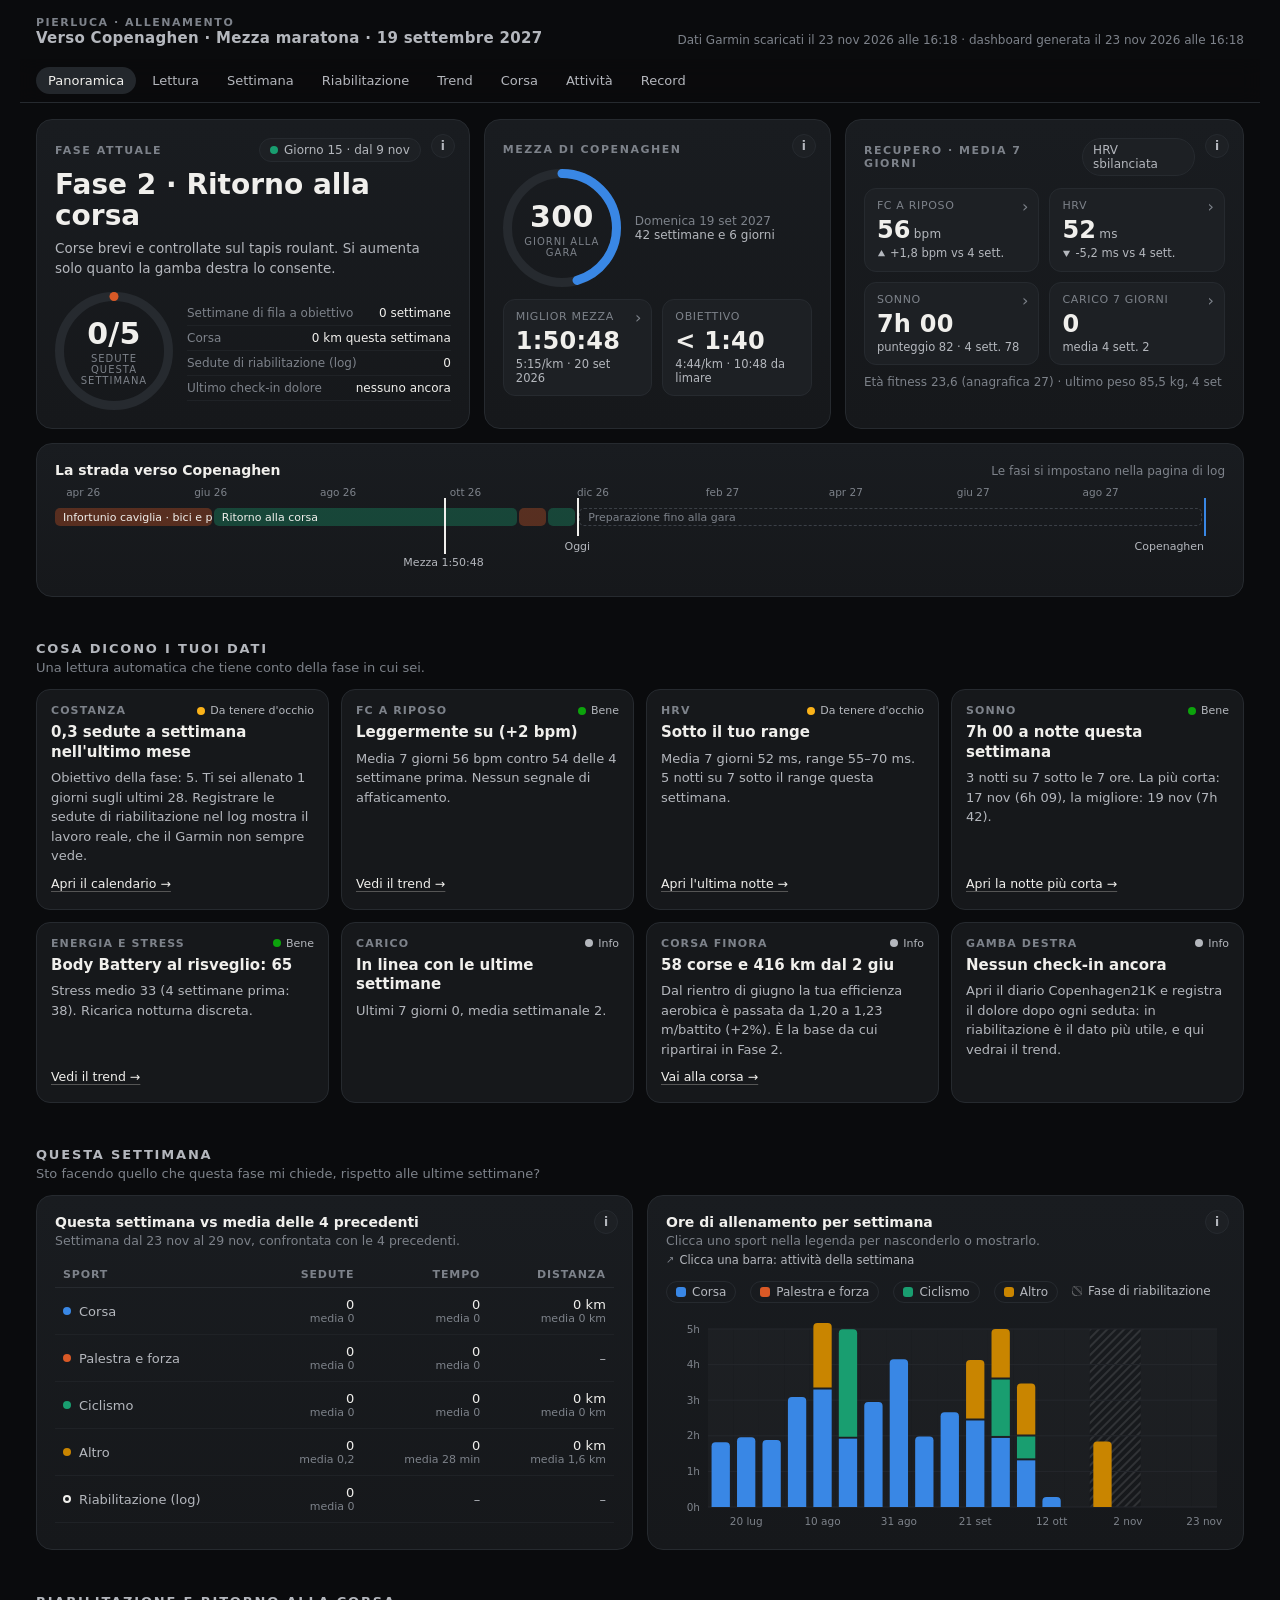
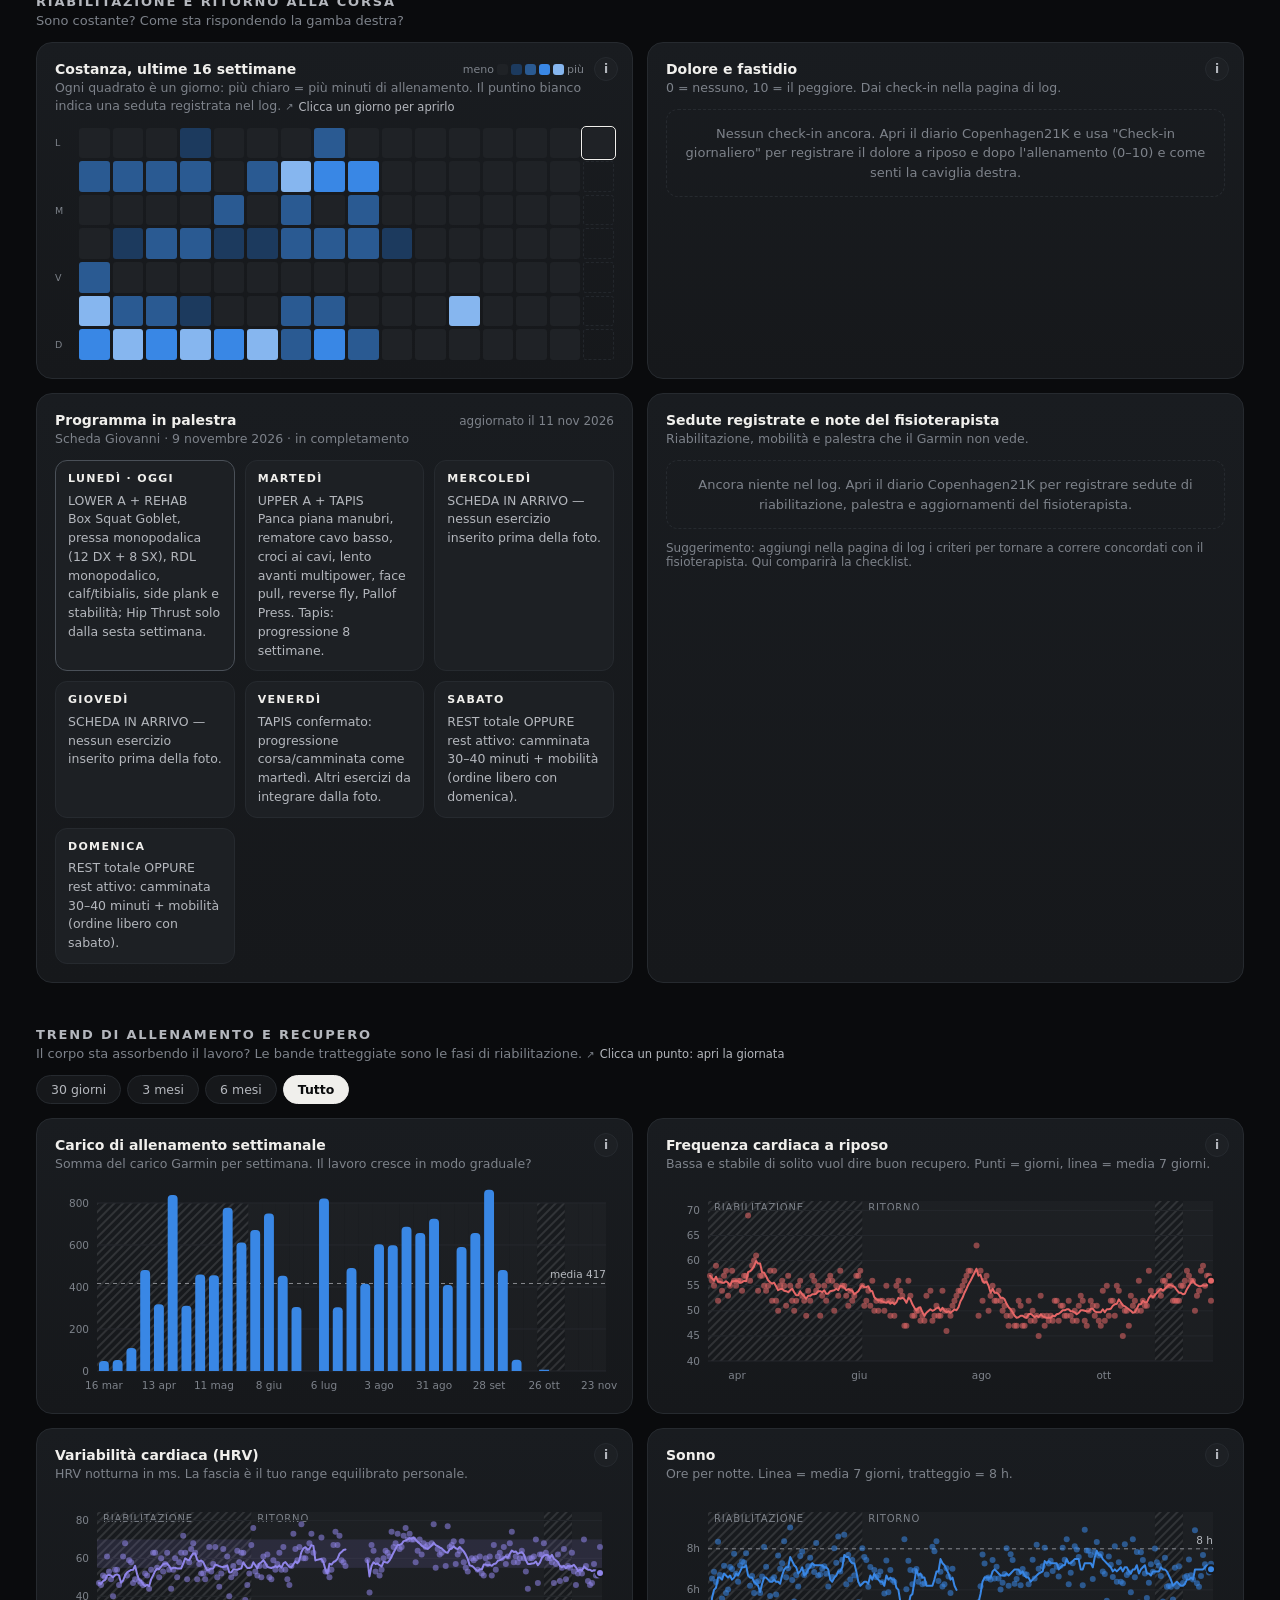
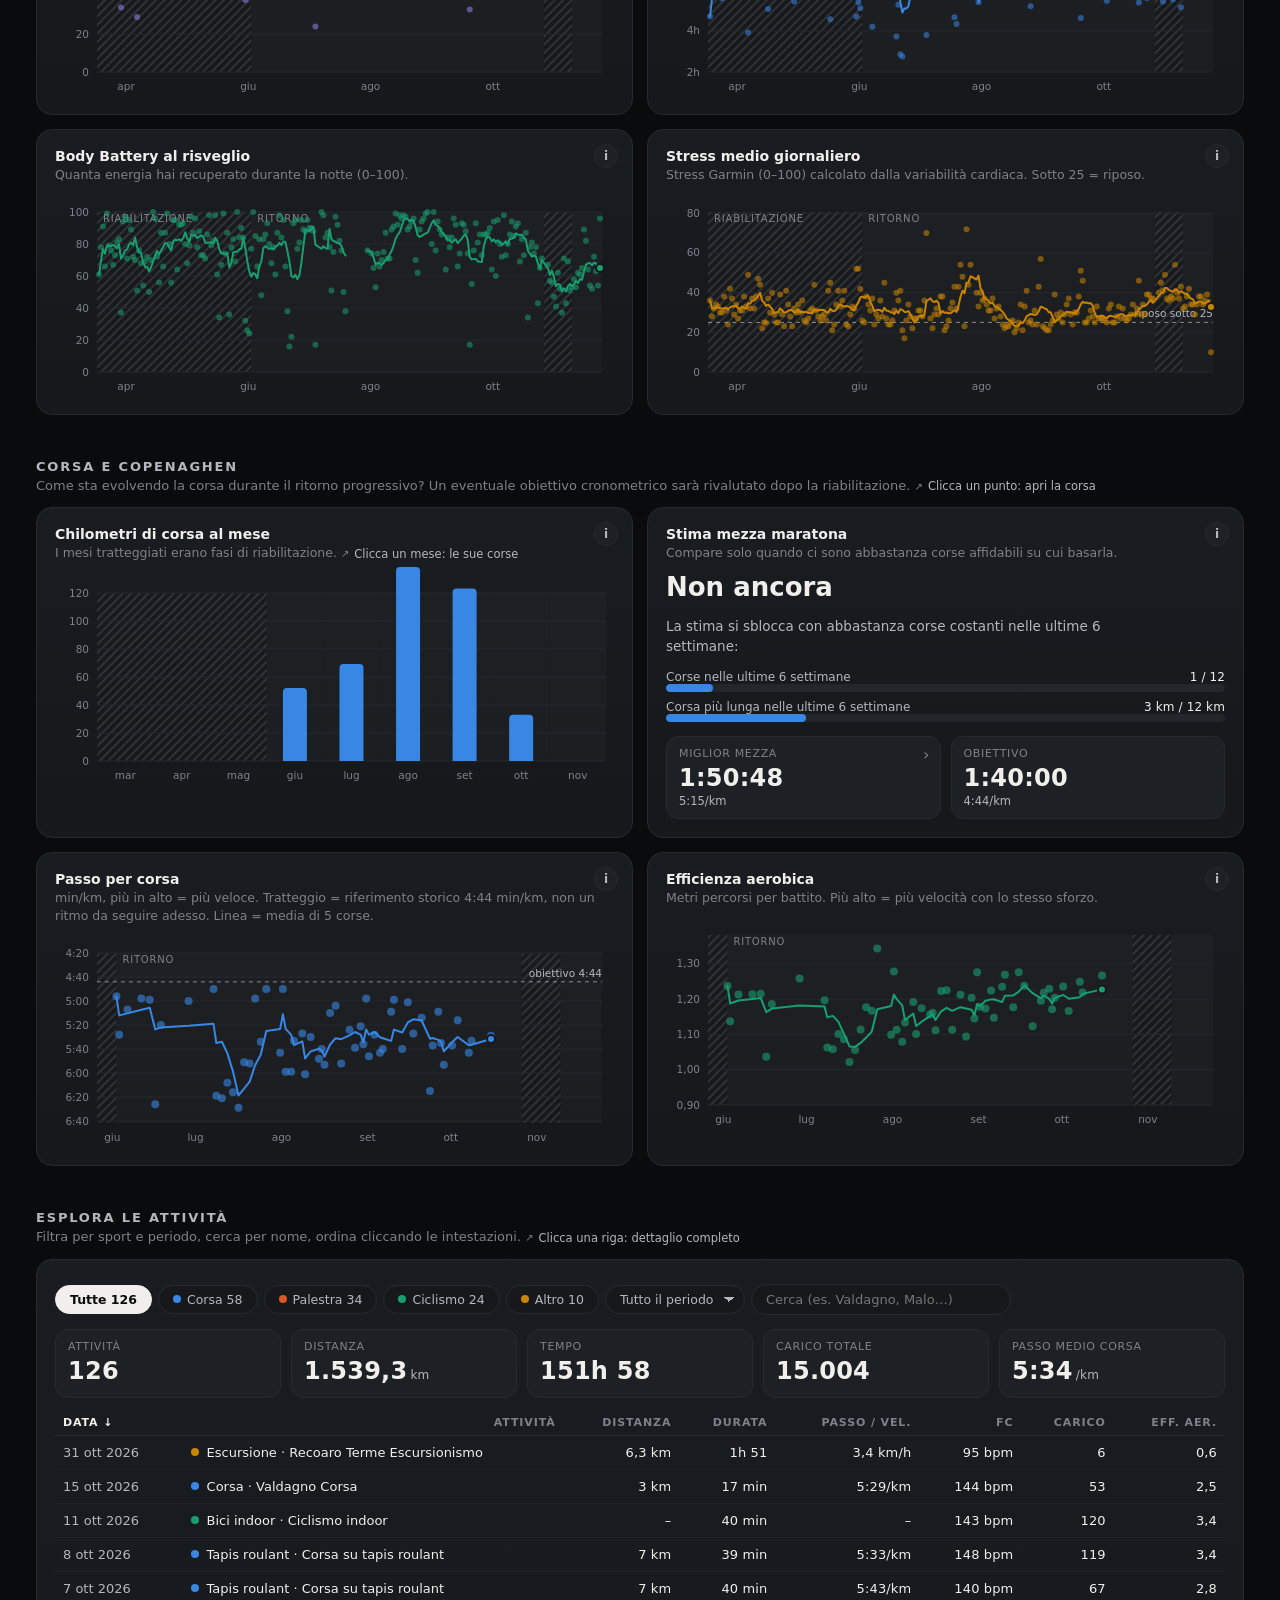
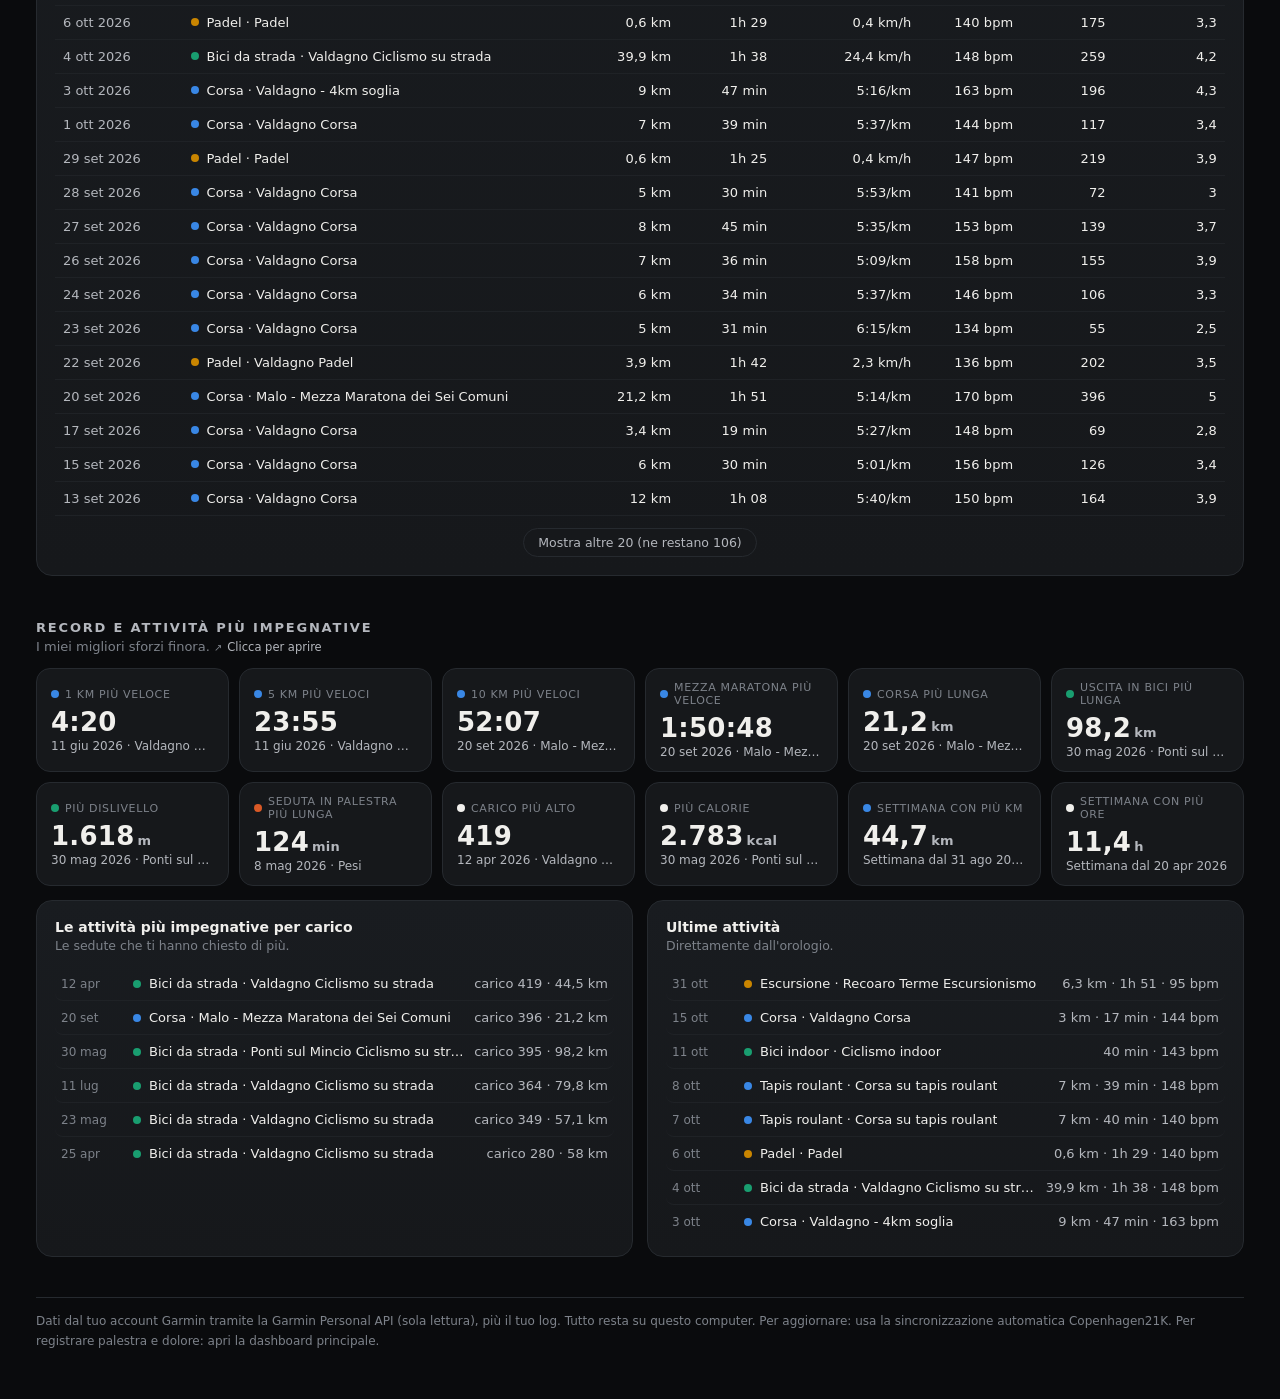
==== commit 4eabaf45: "data: aggiorna attivita e metriche Garmin" ====
--- a/garmin/dashboard.html
+++ b/garmin/dashboard.html
@@ -323,7 +323,7 @@
 </aside>
 
 <script>
-const DATA = {"generated":"2026-11-22 13:29","lastPull":"2026-11-22T13:29:49","today":"2026-11-22","first":"2026-03-18","sports":[{"key":"run","label":"Corsa"},{"key":"gym","label":"Palestra e forza"},{"key":"ride","label":"Ciclismo"},{"key":"other","label":"Altro"}],"phase":{"kind":"return","label":"Fase 2 · Ritorno alla corsa","focus":"Corse brevi e controllate sul tapis roulant. Si aumenta solo quanto la gamba destra lo consente.","name":"Ritorno graduale: palestra + tapis (8 settimane)","start":"2026-11-09","daysIn":14,"target":5,"sessionsThisWeek":0,"streak":0},"phases":[{"start":"2026-03-01","kind":"rehab","name":"Infortunio caviglia · bici e palestra","weekly_target":4},{"start":"2026-06-02","kind":"return","name":"Ritorno alla corsa","weekly_target":4},{"start":"2026-10-26","kind":"rehab","name":"Riabilitazione e ricostruzione","weekly_target":4},{"start":"2026-11-09","kind":"return","name":"Ritorno graduale: palestra + tapis (8 settimane)","weekly_target":5}],"phaseKinds":{"rehab":{"label":"Fase 1 · Riabilitazione e ricostruzione","focus":"Forza della caviglia, mobilità dell'anca, controllo del bacino, stabilità su una gamba. Corsa in pausa per scelta."},"return":{"label":"Fase 2 · Ritorno alla corsa","focus":"Corse brevi e controllate sul tapis roulant. Si aumenta solo quanto la gamba destra lo consente."},"build":{"label":"Fase 3 · Preparazione mezza maratona","focus":"Resistenza ed efficienza aerobica verso Copenaghen; obiettivi cronometrici da rivalutare dopo il recupero."}},"goal":{"race":"Mezza Maratona di Copenaghen","date":"2027-09-19","distance_km":21.0975,"target_s":6000,"pb_s":null,"pb_label":"","pb":{"s":6648,"date":"2026-09-20","name":"Malo - Mezza Maratona dei Sei Comuni","km":21.15},"targetPace":284},"readiness":{"eligible":false,"runs":1,"longKm":3.0,"need":{"runs":12,"longKm":12.0},"rehab":false,"prediction":null},"kpi":{"rhr":{"last":57,"lastDate":"2026-11-22","avg7":56.1,"base28":54.1,"delta":2.1,"lowerIsBetter":true},"rhrSrc":"Frequenza cardiaca a riposo","hrv":{"last":51,"lastDate":"2026-11-22","avg7":50.9,"base28":57.7,"delta":-6.8,"lowerIsBetter":false},"hrvBase":{"lowUpper":51,"balancedLow":55,"balancedUpper":70,"markerValue":0.108688354},"hrvStatus":"LOW","sleep":{"last":6.85,"lastDate":"2026-11-22","avg7":6.9,"base28":6.8,"delta":0.1,"lowerIsBetter":false},"sleepScore":{"last":80,"lastDate":"2026-11-22","avg7":80.9,"base28":78.5,"delta":2.4,"lowerIsBetter":false},"acute":0,"chronic":2,"fitnessAge":23.638240378282273,"age":27,"weight":["2026-09-04",{"kg":85.5}]},"notes":[["watch","HRV 7-day average (51 ms) is below your balanced range (55–70 ms)."],["tip","Usa il diario della dashboard Copenhagen21K per registrare sedute, carichi e fastidi alla caviglia."]],"weekly":[{"w":"2026-03-16","load":48,"logged":0,"phase":"rehab","run":{"n":0,"h":0.0,"km":0.0},"gym":{"n":3,"h":3.24,"km":0.0},"ride":{"n":0,"h":0.0,"km":0.0},"other":{"n":0,"h":0.0,"km":0.0}},{"w":"2026-03-23","load":52,"logged":0,"phase":"rehab","run":{"n":0,"h":0.0,"km":0.0},"gym":{"n":3,"h":3.24,"km":0.0},"ride":{"n":0,"h":0.0,"km":0.0},"other":{"n":0,"h":0.0,"km":0.0}},{"w":"2026-03-30","load":110,"logged":0,"phase":"rehab","run":{"n":0,"h":0.0,"km":0.0},"gym":{"n":3,"h":3.64,"km":0.0},"ride":{"n":0,"h":0.0,"km":0.0},"other":{"n":2,"h":3.0,"km":17.2}},{"w":"2026-04-06","load":481,"logged":0,"phase":"rehab","run":{"n":0,"h":0.0,"km":0.0},"gym":{"n":3,"h":3.89,"km":0.0},"ride":{"n":1,"h":2.1,"km":44.5},"other":{"n":1,"h":0.76,"km":4.7}},{"w":"2026-04-13","load":318,"logged":0,"phase":"rehab","run":{"n":0,"h":0.0,"km":0.0},"gym":{"n":4,"h":5.27,"km":0.0},"ride":{"n":1,"h":1.58,"km":38.1},"other":{"n":1,"h":1.03,"km":6.8}},{"w":"2026-04-20","load":838,"logged":0,"phase":"rehab","run":{"n":0,"h":0.0,"km":0.0},"gym":{"n":2,"h":3.2,"km":0.0},"ride":{"n":4,"h":8.17,"km":170.6},"other":{"n":0,"h":0.0,"km":0.0}},{"w":"2026-04-27","load":311,"logged":0,"phase":"rehab","run":{"n":0,"h":0.0,"km":0.0},"gym":{"n":4,"h":5.39,"km":0.0},"ride":{"n":1,"h":1.31,"km":27.8},"other":{"n":1,"h":3.12,"km":9.8}},{"w":"2026-05-04","load":459,"logged":0,"phase":"rehab","run":{"n":0,"h":0.0,"km":0.0},"gym":{"n":4,"h":6.89,"km":0.0},"ride":{"n":2,"h":3.47,"km":81.0},"other":{"n":0,"h":0.0,"km":0.0}},{"w":"2026-05-11","load":456,"logged":0,"phase":"rehab","run":{"n":0,"h":0.0,"km":0.0},"gym":{"n":3,"h":5.19,"km":0.0},"ride":{"n":1,"h":3.32,"km":60.4},"other":{"n":0,"h":0.0,"km":0.0}},{"w":"2026-05-18","load":777,"logged":0,"phase":"rehab","run":{"n":0,"h":0.0,"km":0.0},"gym":{"n":3,"h":4.43,"km":0.0},"ride":{"n":3,"h":6.63,"km":147.3},"other":{"n":0,"h":0.0,"km":0.0}},{"w":"2026-05-25","load":612,"logged":0,"phase":"rehab","run":{"n":0,"h":0.0,"km":0.0},"gym":{"n":1,"h":1.66,"km":0.0},"ride":{"n":2,"h":9.03,"km":182.2},"other":{"n":0,"h":0.0,"km":0.0}},{"w":"2026-06-01","load":672,"logged":0,"phase":"return","run":{"n":3,"h":1.69,"km":19.4},"gym":{"n":0,"h":0.0,"km":0.0},"ride":{"n":1,"h":1.62,"km":38.9},"other":{"n":0,"h":0.0,"km":0.0}},{"w":"2026-06-08","load":750,"logged":0,"phase":"return","run":{"n":2,"h":1.36,"km":16.4},"gym":{"n":1,"h":1.1,"km":0.0},"ride":{"n":1,"h":1.84,"km":48.4},"other":{"n":0,"h":0.0,"km":0.0}},{"w":"2026-06-15","load":453,"logged":0,"phase":"return","run":{"n":2,"h":1.22,"km":12.2},"gym":{"n":0,"h":0.0,"km":0.0},"ride":{"n":1,"h":1.02,"km":28.4},"other":{"n":0,"h":0.0,"km":0.0}},{"w":"2026-06-22","load":305,"logged":0,"phase":"return","run":{"n":1,"h":0.35,"km":4.2},"gym":{"n":0,"h":0.0,"km":0.0},"ride":{"n":2,"h":1.29,"km":0.0},"other":{"n":0,"h":0.0,"km":0.0}},{"w":"2026-06-29","load":0,"logged":0,"phase":"return","run":{"n":0,"h":0.0,"km":0.0},"gym":{"n":0,"h":0.0,"km":0.0},"ride":{"n":0,"h":0.0,"km":0.0},"other":{"n":0,"h":0.0,"km":0.0}},{"w":"2026-07-06","load":821,"logged":0,"phase":"return","run":{"n":4,"h":2.37,"km":23.9},"gym":{"n":0,"h":0.0,"km":0.0},"ride":{"n":1,"h":3.21,"km":79.8},"other":{"n":0,"h":0.0,"km":0.0}},{"w":"2026-07-13","load":304,"logged":0,"phase":"return","run":{"n":3,"h":1.82,"km":17.5},"gym":{"n":0,"h":0.0,"km":0.0},"ride":{"n":0,"h":0.0,"km":0.0},"other":{"n":0,"h":0.0,"km":0.0}},{"w":"2026-07-20","load":490,"logged":0,"phase":"return","run":{"n":4,"h":1.96,"km":22.0},"gym":{"n":0,"h":0.0,"km":0.0},"ride":{"n":0,"h":0.0,"km":0.0},"other":{"n":0,"h":0.0,"km":0.0}},{"w":"2026-07-27","load":415,"logged":0,"phase":"return","run":{"n":3,"h":1.88,"km":19.9},"gym":{"n":0,"h":0.0,"km":0.0},"ride":{"n":0,"h":0.0,"km":0.0},"other":{"n":0,"h":0.0,"km":0.0}},{"w":"2026-08-03","load":604,"logged":0,"phase":"return","run":{"n":4,"h":3.09,"km":31.9},"gym":{"n":0,"h":0.0,"km":0.0},"ride":{"n":0,"h":0.0,"km":0.0},"other":{"n":0,"h":0.0,"km":0.0}},{"w":"2026-08-10","load":599,"logged":0,"phase":"return","run":{"n":4,"h":3.3,"km":34.5},"gym":{"n":0,"h":0.0,"km":0.0},"ride":{"n":0,"h":0.0,"km":0.0},"other":{"n":1,"h":1.87,"km":7.3}},{"w":"2026-08-17","load":687,"logged":0,"phase":"return","run":{"n":3,"h":1.92,"km":21.0},"gym":{"n":0,"h":0.0,"km":0.0},"ride":{"n":1,"h":3.07,"km":78.3},"other":{"n":0,"h":0.0,"km":0.0}},{"w":"2026-08-24","load":657,"logged":0,"phase":"return","run":{"n":4,"h":2.95,"km":32.1},"gym":{"n":0,"h":0.0,"km":0.0},"ride":{"n":0,"h":0.0,"km":0.0},"other":{"n":0,"h":0.0,"km":0.0}},{"w":"2026-08-31","load":725,"logged":0,"phase":"return","run":{"n":5,"h":4.15,"km":44.7},"gym":{"n":0,"h":0.0,"km":0.0},"ride":{"n":0,"h":0.0,"km":0.0},"other":{"n":0,"h":0.0,"km":0.0}},{"w":"2026-09-07","load":409,"logged":0,"phase":"return","run":{"n":3,"h":1.98,"km":22.0},"gym":{"n":0,"h":0.0,"km":0.0},"ride":{"n":0,"h":0.0,"km":0.0},"other":{"n":0,"h":0.0,"km":0.0}},{"w":"2026-09-14","load":591,"logged":0,"phase":"return","run":{"n":3,"h":2.66,"km":30.5},"gym":{"n":0,"h":0.0,"km":0.0},"ride":{"n":0,"h":0.0,"km":0.0},"other":{"n":0,"h":0.0,"km":0.0}},{"w":"2026-09-21","load":657,"logged":0,"phase":"return","run":{"n":4,"h":2.43,"km":26.0},"gym":{"n":0,"h":0.0,"km":0.0},"ride":{"n":0,"h":0.0,"km":0.0},"other":{"n":1,"h":1.7,"km":3.9}},{"w":"2026-09-28","load":863,"logged":0,"phase":"return","run":{"n":3,"h":1.94,"km":21.0},"gym":{"n":0,"h":0.0,"km":0.0},"ride":{"n":1,"h":1.64,"km":39.9},"other":{"n":1,"h":1.42,"km":0.6}},{"w":"2026-10-05","load":481,"logged":0,"phase":"return","run":{"n":2,"h":1.31,"km":14.0},"gym":{"n":0,"h":0.0,"km":0.0},"ride":{"n":1,"h":0.67,"km":0.0},"other":{"n":1,"h":1.49,"km":0.6}},{"w":"2026-10-12","load":53,"logged":0,"phase":"return","run":{"n":1,"h":0.28,"km":3.0},"gym":{"n":0,"h":0.0,"km":0.0},"ride":{"n":0,"h":0.0,"km":0.0},"other":{"n":0,"h":0.0,"km":0.0}},{"w":"2026-10-19","load":0,"logged":0,"phase":"return","run":{"n":0,"h":0.0,"km":0.0},"gym":{"n":0,"h":0.0,"km":0.0},"ride":{"n":0,"h":0.0,"km":0.0},"other":{"n":0,"h":0.0,"km":0.0}},{"w":"2026-10-26","load":6,"logged":0,"phase":"rehab","run":{"n":0,"h":0.0,"km":0.0},"gym":{"n":0,"h":0.0,"km":0.0},"ride":{"n":0,"h":0.0,"km":0.0},"other":{"n":1,"h":1.84,"km":6.3}},{"w":"2026-11-02","load":0,"logged":0,"phase":"rehab","run":{"n":0,"h":0.0,"km":0.0},"gym":{"n":0,"h":0.0,"km":0.0},"ride":{"n":0,"h":0.0,"km":0.0},"other":{"n":0,"h":0.0,"km":0.0}},{"w":"2026-11-09","load":0,"logged":0,"phase":"return","run":{"n":0,"h":0.0,"km":0.0},"gym":{"n":0,"h":0.0,"km":0.0},"ride":{"n":0,"h":0.0,"km":0.0},"other":{"n":0,"h":0.0,"km":0.0}},{"w":"2026-11-16","load":0,"logged":0,"phase":"return","run":{"n":0,"h":0.0,"km":0.0},"gym":{"n":0,"h":0.0,"km":0.0},"ride":{"n":0,"h":0.0,"km":0.0},"other":{"n":0,"h":0.0,"km":0.0}}],"weekCmp":[{"sport":"run","label":"Corsa","n":0,"h":0.0,"km":0.0,"avgN":0.0,"avgH":0.0,"avgKm":0.0},{"sport":"gym","label":"Palestra e forza","n":0,"h":0.0,"km":0.0,"avgN":0.0,"avgH":0.0,"avgKm":0.0},{"sport":"ride","label":"Ciclismo","n":0,"h":0.0,"km":0.0,"avgN":0.0,"avgH":0.0,"avgKm":0.0},{"sport":"other","label":"Altro","n":0,"h":0.0,"km":0.0,"avgN":0.2,"avgH":0.46,"avgKm":1.6},{"sport":"logged","label":"Sedute di riabilitazione (log)","n":0,"h":null,"km":null,"avgN":0.0,"avgH":null,"avgKm":null}],"monthly":[{"m":"2026-03","km":0,"n":0,"phase":"rehab"},{"m":"2026-04","km":0,"n":0,"phase":"rehab"},{"m":"2026-05","km":0,"n":0,"phase":"rehab"},{"m":"2026-06","km":52.2,"n":8,"phase":"return"},{"m":"2026-07","km":69.2,"n":12,"phase":"return"},{"m":"2026-08","km":138.6,"n":18,"phase":"return"},{"m":"2026-09","km":123.3,"n":15,"phase":"return"},{"m":"2026-10","km":33.0,"n":5,"phase":"return"},{"m":"2026-11","km":0,"n":0,"phase":"return"}],"series":{"rhr":[["2026-03-18",57],["2026-03-19",56],["2026-03-20",55],["2026-03-21",59],["2026-03-22",52],["2026-03-23",56],["2026-03-24",54],["2026-03-25",57],["2026-03-26",58],["2026-03-27",53],["2026-03-28",55],["2026-03-29",58],["2026-03-30",56],["2026-03-31",55],["2026-04-01",56],["2026-04-02",56],["2026-04-03",54],["2026-04-04",57],["2026-04-05",57],["2026-04-06",69],["2026-04-07",56],["2026-04-08",59],["2026-04-09",60],["2026-04-10",61],["2026-04-11",54],["2026-04-12",57],["2026-04-13",57],["2026-04-14",55],["2026-04-15",54],["2026-04-16",55],["2026-04-17",58],["2026-04-18",52],["2026-04-19",58],["2026-04-20",52],["2026-04-21",50],["2026-04-22",55],["2026-04-23",56],["2026-04-24",55],["2026-04-25",51],["2026-04-26",57],["2026-04-27",55],["2026-04-28",52],["2026-04-29",50],["2026-04-30",52],["2026-05-01",55],["2026-05-02",56],["2026-05-03",53],["2026-05-04",52],["2026-05-05",49],["2026-05-06",54],["2026-05-07",52],["2026-05-08",57],["2026-05-09",56],["2026-05-10",54],["2026-05-11",55],["2026-05-12",49],["2026-05-13",53],["2026-05-14",55],["2026-05-15",52],["2026-05-16",56],["2026-05-17",57],["2026-05-18",56],["2026-05-19",50],["2026-05-20",55],["2026-05-21",53],["2026-05-22",58],["2026-05-23",55],["2026-05-24",55],["2026-05-25",53],["2026-05-26",51],["2026-05-27",54],["2026-05-28",52],["2026-05-29",53],["2026-05-30",57],["2026-05-31",57],["2026-06-01",58],["2026-06-02",55],["2026-06-03",51],["2026-06-04",52],["2026-06-05",54],["2026-06-06",51],["2026-06-07",56],["2026-06-08",50],["2026-06-09",52],["2026-06-10",50],["2026-06-11",52],["2026-06-12",52],["2026-06-13",50],["2026-06-14",55],["2026-06-15",52],["2026-06-16",49],["2026-06-17",52],["2026-06-18",49],["2026-06-19",55],["2026-06-20",56],["2026-06-21",54],["2026-06-22",53],["2026-06-23",47],["2026-06-24",47],["2026-06-25",56],["2026-06-26",53],["2026-06-27",49],["2026-06-28",49],["2026-06-29",50],["2026-06-30",50],["2026-07-01",48],["2026-07-02",49],["2026-07-03",48],["2026-07-04",53],["2026-07-06",54],["2026-07-07",48],["2026-07-08",49],["2026-07-09",51],["2026-07-10",49],["2026-07-11",49],["2026-07-12",54],["2026-07-13",50],["2026-07-14",46],["2026-07-15",50],["2026-07-16",49],["2026-07-17",51],["2026-07-18",52],["2026-07-19",53],["2026-07-20",54],["2026-07-21",54],["2026-07-22",55],["2026-07-23",56],["2026-07-24",57],["2026-07-25",58],["2026-07-26",58],["2026-07-29",63],["2026-07-30",49],["2026-07-31",58],["2026-08-01",52],["2026-08-02",56],["2026-08-03",57],["2026-08-04",50],["2026-08-05",53],["2026-08-06",55],["2026-08-07",52],["2026-08-08",52],["2026-08-09",54],["2026-08-10",52],["2026-08-11",50],["2026-08-12",51],["2026-08-13",49],["2026-08-14",47],["2026-08-15",49],["2026-08-16",50],["2026-08-17",47],["2026-08-18",47],["2026-08-19",52],["2026-08-20",51],["2026-08-21",47],["2026-08-22",47],["2026-08-23",49],["2026-08-24",52],["2026-08-25",48],["2026-08-26",50],["2026-08-27",48],["2026-08-28",49],["2026-08-29",45],["2026-08-30",53],["2026-08-31",49],["2026-09-01",47],["2026-09-02",49],["2026-09-03",48],["2026-09-04",49],["2026-09-05",48],["2026-09-06",52],["2026-09-07",52],["2026-09-08",48],["2026-09-09",51],["2026-09-10",51],["2026-09-11",49],["2026-09-12",49],["2026-09-13",52],["2026-09-14",49],["2026-09-15",48],["2026-09-16",50],["2026-09-17",48],["2026-09-18",51],["2026-09-19",53],["2026-09-20",52],["2026-09-21",48],["2026-09-22",47],["2026-09-23",50],["2026-09-24",52],["2026-09-25",51],["2026-09-26",49],["2026-09-27",51],["2026-09-28",48],["2026-09-29",47],["2026-09-30",54],["2026-10-01",48],["2026-10-02",55],["2026-10-03",49],["2026-10-04",52],["2026-10-05",52],["2026-10-06",49],["2026-10-07",55],["2026-10-08",54],["2026-10-09",51],["2026-10-10",45],["2026-10-11",50],["2026-10-12",50],["2026-10-13",47],["2026-10-14",53],["2026-10-15",51],["2026-10-16",52],["2026-10-17",50],["2026-10-18",56],["2026-10-19",50],["2026-10-20",52],["2026-10-21",51],["2026-10-22",51],["2026-10-23",58],["2026-10-24",54],["2026-10-25",53],["2026-10-28",54],["2026-10-29",53],["2026-10-30",56],["2026-10-31",56],["2026-11-01",55],["2026-11-02",57],["2026-11-03",55],["2026-11-04",52],["2026-11-05",52],["2026-11-06",52],["2026-11-07",52],["2026-11-08",55],["2026-11-09",55],["2026-11-10",56],["2026-11-11",58],["2026-11-12",57],["2026-11-13",56],["2026-11-14",56],["2026-11-15",50],["2026-11-16",53],["2026-11-17",54],["2026-11-18",58],["2026-11-19",59],["2026-11-20",55],["2026-11-21",57],["2026-11-22",57]],"hrv":[["2026-03-18",47],["2026-03-19",46],["2026-03-20",51],["2026-03-21",50],["2026-03-22",61],["2026-03-23",53],["2026-03-24",49],["2026-03-25",40],["2026-03-26",54],["2026-03-27",54],["2026-03-28",46],["2026-03-29",34],["2026-03-30",61],["2026-03-31",68],["2026-04-01",51],["2026-04-02",59],["2026-04-03",58],["2026-04-04",47],["2026-04-05",49],["2026-04-06",29],["2026-04-07",48],["2026-04-08",47],["2026-04-09",46],["2026-04-10",52],["2026-04-11",51],["2026-04-12",44],["2026-04-13",54],["2026-04-14",63],["2026-04-15",63],["2026-04-16",55],["2026-04-17",50],["2026-04-18",60],["2026-04-19",53],["2026-04-20",57],["2026-04-21",63],["2026-04-22",54],["2026-04-23",44],["2026-04-24",54],["2026-04-25",60],["2026-04-26",50],["2026-04-27",58],["2026-04-28",63],["2026-04-29",72],["2026-04-30",63],["2026-05-01",49],["2026-05-02",58],["2026-05-03",65],["2026-05-04",68],["2026-05-05",63],["2026-05-06",49],["2026-05-07",57],["2026-05-08",52],["2026-05-09",52],["2026-05-10",49],["2026-05-11",54],["2026-05-12",66],["2026-05-13",53],["2026-05-14",57],["2026-05-15",66],["2026-05-16",50],["2026-05-17",45],["2026-05-18",52],["2026-05-19",65],["2026-05-20",55],["2026-05-21",61],["2026-05-22",40],["2026-05-23",50],["2026-05-24",56],["2026-05-25",52],["2026-05-26",64],["2026-05-27",58],["2026-05-28",63],["2026-05-29",63],["2026-05-30",38],["2026-05-31",46],["2026-06-01",52],["2026-06-02",67],["2026-06-03",76],["2026-06-04",53],["2026-06-05",51],["2026-06-06",56],["2026-06-07",50],["2026-06-08",61],["2026-06-09",56],["2026-06-10",62],["2026-06-11",50],["2026-06-12",49],["2026-06-13",59],["2026-06-14",54],["2026-06-15",57],["2026-06-16",63],["2026-06-17",54],["2026-06-18",66],["2026-06-19",54],["2026-06-20",49],["2026-06-21",46],["2026-06-22",56],["2026-06-23",73],["2026-06-24",65],["2026-06-25",59],["2026-06-26",66],["2026-06-27",78],["2026-06-28",60],["2026-06-29",60],["2026-06-30",64],["2026-07-01",68],["2026-07-02",73],["2026-07-03",63],["2026-07-04",24],["2026-07-07",71],["2026-07-08",59],["2026-07-09",53],["2026-07-10",53],["2026-07-11",50],["2026-07-12",54],["2026-07-13",67],["2026-07-14",74],["2026-07-15",67],["2026-07-16",72],["2026-07-17",59],["2026-07-18",58],["2026-07-19",56],["2026-07-30",59],["2026-07-31",42],["2026-08-01",67],["2026-08-02",64],["2026-08-03",53],["2026-08-04",59],["2026-08-05",51],["2026-08-06",54],["2026-08-07",60],["2026-08-08",64],["2026-08-09",63],["2026-08-10",61],["2026-08-11",74],["2026-08-12",66],["2026-08-13",68],["2026-08-14",73],["2026-08-15",65],["2026-08-16",66],["2026-08-17",72],["2026-08-18",76],["2026-08-19",70],["2026-08-20",73],["2026-08-21",70],["2026-08-22",70],["2026-08-23",58],["2026-08-24",64],["2026-08-25",70],["2026-08-26",62],["2026-08-27",68],["2026-08-28",66],["2026-08-29",67],["2026-08-31",68],["2026-09-01",78],["2026-09-02",55],["2026-09-03",65],["2026-09-04",62],["2026-09-05",63],["2026-09-07",56],["2026-09-08",77],["2026-09-09",66],["2026-09-10",67],["2026-09-11",69],["2026-09-12",57],["2026-09-13",62],["2026-09-14",64],["2026-09-15",69],["2026-09-16",58],["2026-09-17",55],["2026-09-18",53],["2026-09-19",33],["2026-09-20",60],["2026-09-21",59],["2026-09-22",60],["2026-09-23",54],["2026-09-24",61],["2026-09-25",52],["2026-09-26",51],["2026-09-27",60],["2026-09-28",57],["2026-09-29",61],["2026-09-30",51],["2026-10-01",67],["2026-10-02",54],["2026-10-03",61],["2026-10-04",63],["2026-10-05",60],["2026-10-06",66],["2026-10-07",57],["2026-10-08",61],["2026-10-09",68],["2026-10-10",74],["2026-10-11",58],["2026-10-12",61],["2026-10-13",58],["2026-10-14",60],["2026-10-15",64],["2026-10-16",60],["2026-10-17",53],["2026-10-18",44],["2026-10-19",60],["2026-10-20",60],["2026-10-21",61],["2026-10-22",70],["2026-10-23",47],["2026-10-24",62],["2026-10-25",62],["2026-10-26",68],["2026-10-27",63],["2026-10-28",60],["2026-10-29",60],["2026-10-30",58],["2026-10-31",47],["2026-11-01",57],["2026-11-02",62],["2026-11-03",48],["2026-11-04",55],["2026-11-05",65],["2026-11-06",49],["2026-11-07",56],["2026-11-08",55],["2026-11-09",63],["2026-11-10",53],["2026-11-11",46],["2026-11-12",52],["2026-11-13",54],["2026-11-14",52],["2026-11-15",70],["2026-11-16",56],["2026-11-17",48],["2026-11-18",46],["2026-11-19",47],["2026-11-20",57],["2026-11-21",51],["2026-11-22",51]],"sleepH":[["2026-03-18",4.7],["2026-03-19",6.55],["2026-03-20",6.88],["2026-03-21",6.38],["2026-03-22",8.35],["2026-03-23",6.73],["2026-03-24",5.58],["2026-03-25",7.17],["2026-03-26",5.85],["2026-03-27",6.02],["2026-03-28",7.12],["2026-03-29",7.02],["2026-03-30",7.76],["2026-03-31",6.78],["2026-04-01",6.4],["2026-04-02",7.2],["2026-04-03",7.38],["2026-04-04",7.33],["2026-04-05",7.78],["2026-04-06",3.92],["2026-04-07",6.2],["2026-04-08",6.68],["2026-04-09",5.85],["2026-04-10",6.37],["2026-04-11",6.42],["2026-04-12",5.85],["2026-04-13",6.65],["2026-04-14",8.09],["2026-04-15",7.13],["2026-04-16",5.07],["2026-04-17",5.7],["2026-04-18",6.52],["2026-04-19",6.62],["2026-04-20",5.78],["2026-04-21",7.67],["2026-04-22",7.03],["2026-04-23",7.3],["2026-04-24",8.37],["2026-04-25",6.62],["2026-04-26",7.05],["2026-04-27",9.04],["2026-04-28",6.48],["2026-04-29",5.43],["2026-04-30",6.72],["2026-05-01",6.17],["2026-05-02",7.65],["2026-05-03",7.87],["2026-05-04",6.72],["2026-05-05",6.9],["2026-05-06",7.15],["2026-05-07",7.57],["2026-05-08",7.18],["2026-05-09",6.87],["2026-05-10",8.28],["2026-05-11",6.7],["2026-05-12",6.75],["2026-05-13",7.03],["2026-05-14",7.15],["2026-05-15",6.78],["2026-05-16",6.17],["2026-05-17",4.57],["2026-05-18",6.63],["2026-05-19",8.03],["2026-05-20",7.32],["2026-05-21",8.6],["2026-05-22",6.89],["2026-05-23",7.47],["2026-05-24",8.68],["2026-05-25",6.27],["2026-05-26",7.7],["2026-05-27",6.5],["2026-05-28",7.45],["2026-05-29",6.7],["2026-05-30",4.7],["2026-05-31",5.4],["2026-06-01",5.1],["2026-06-02",8.03],["2026-06-03",7.6],["2026-06-04",7.45],["2026-06-05",6.15],["2026-06-06",7.12],["2026-06-07",4.2],["2026-06-08",6.97],["2026-06-09",6.62],["2026-06-10",6.7],["2026-06-11",6.9],["2026-06-12",6.37],["2026-06-13",5.82],["2026-06-14",7.43],["2026-06-15",5.88],["2026-06-16",6.97],["2026-06-17",6.48],["2026-06-18",6.38],["2026-06-19",3.73],["2026-06-20",5.28],["2026-06-21",2.87],["2026-06-22",2.76],["2026-06-23",8.47],["2026-06-24",6.03],["2026-06-25",7.42],["2026-06-26",6.97],["2026-06-27",6.28],["2026-06-28",6.93],["2026-06-29",7.02],["2026-06-30",6.4],["2026-07-01",6.65],["2026-07-02",6.27],["2026-07-03",6.32],["2026-07-04",3.8],["2026-07-07",8.1],["2026-07-08",7.88],["2026-07-09",8.37],["2026-07-10",6.43],["2026-07-11",6.88],["2026-07-12",6.17],["2026-07-13",6.27],["2026-07-14",7.05],["2026-07-15",6.65],["2026-07-16",5.85],["2026-07-17",7.03],["2026-07-18",4.67],["2026-07-19",4.34],["2026-07-30",5.4],["2026-07-31",6.18],["2026-08-01",7.72],["2026-08-02",7.28],["2026-08-03",6.57],["2026-08-04",6.6],["2026-08-05",6.5],["2026-08-06",7.45],["2026-08-07",6.55],["2026-08-08",7.13],["2026-08-09",6.55],["2026-08-10",6.02],["2026-08-11",6.35],["2026-08-12",6.77],["2026-08-13",8.03],["2026-08-14",6.2],["2026-08-15",7.73],["2026-08-16",7.45],["2026-08-17",6.3],["2026-08-18",6.53],["2026-08-19",6.85],["2026-08-20",6.23],["2026-08-21",7.02],["2026-08-22",6.77],["2026-08-23",6.75],["2026-08-24",6.27],["2026-08-25",5.2],["2026-08-26",7.47],["2026-08-27",6.55],["2026-08-28",8.2],["2026-08-29",7.03],["2026-08-31",7.15],["2026-09-01",8.05],["2026-09-02",6.75],["2026-09-03",7.28],["2026-09-04",7.42],["2026-09-05",6.92],["2026-09-07",7.13],["2026-09-08",6.65],["2026-09-09",7.17],["2026-09-10",8.05],["2026-09-11",7.47],["2026-09-12",8.47],["2026-09-13",6.27],["2026-09-14",6.83],["2026-09-15",7.3],["2026-09-16",8.13],["2026-09-17",7.97],["2026-09-18",7.6],["2026-09-19",4.63],["2026-09-20",6.23],["2026-09-21",8.93],["2026-09-22",7.92],["2026-09-23",7.9],["2026-09-24",7.7],["2026-09-25",6.53],["2026-09-26",7.85],["2026-09-27",8.33],["2026-09-28",7.68],["2026-09-29",7.75],["2026-09-30",6.9],["2026-10-01",6.77],["2026-10-02",5.47],["2026-10-03",7.62],["2026-10-04",7.23],["2026-10-05",6.63],["2026-10-06",8.12],["2026-10-07",6.4],["2026-10-08",7.34],["2026-10-09",6.39],["2026-10-10",6.32],["2026-10-11",8.22],["2026-10-12",6.72],["2026-10-13",6.85],["2026-10-14",5.88],["2026-10-15",8.47],["2026-10-16",6.61],["2026-10-17",7.85],["2026-10-18",5.38],["2026-10-19",7.83],["2026-10-20",7.45],["2026-10-21",6.8],["2026-10-22",5.6],["2026-10-23",6.35],["2026-10-24",7.25],["2026-10-25",6.88],["2026-10-26",8.02],["2026-10-27",7.35],["2026-10-28",7.18],["2026-10-29",6.68],["2026-10-30",5.43],["2026-10-31",7.57],["2026-11-01",6.15],["2026-11-02",6.2],["2026-11-03",6.15],["2026-11-04",5.53],["2026-11-05",7.08],["2026-11-06",6.17],["2026-11-07",7.15],["2026-11-08",5.15],["2026-11-09",6.33],["2026-11-10",6.61],["2026-11-11",6.68],["2026-11-12",7.48],["2026-11-13",6.71],["2026-11-14",6.5],["2026-11-15",8.9],["2026-11-16",6.32],["2026-11-17",6.15],["2026-11-18",6.68],["2026-11-19",7.7],["2026-11-20",7.25],["2026-11-21",7.07],["2026-11-22",6.85]],"sleepScore":[["2026-03-18",60],["2026-03-19",77],["2026-03-20",82],["2026-03-21",64],["2026-03-22",97],["2026-03-23",77],["2026-03-24",72],["2026-03-25",79],["2026-03-26",74],["2026-03-27",71],["2026-03-28",64],["2026-03-29",56],["2026-03-30",85],["2026-03-31",82],["2026-04-01",74],["2026-04-02",80],["2026-04-03",84],["2026-04-04",77],["2026-04-05",81],["2026-04-06",31],["2026-04-07",82],["2026-04-08",79],["2026-04-09",66],["2026-04-10",69],["2026-04-11",80],["2026-04-12",72],["2026-04-13",76],["2026-04-14",91],["2026-04-15",85],["2026-04-16",61],["2026-04-17",64],["2026-04-18",79],["2026-04-19",70],["2026-04-20",76],["2026-04-21",92],["2026-04-22",85],["2026-04-23",83],["2026-04-24",96],["2026-04-25",85],["2026-04-26",61],["2026-04-27",81],["2026-04-28",84],["2026-04-29",77],["2026-04-30",83],["2026-05-01",78],["2026-05-02",82],["2026-05-03",82],["2026-05-04",83],["2026-05-05",90],["2026-05-06",88],["2026-05-07",89],["2026-05-08",85],["2026-05-09",85],["2026-05-10",88],["2026-05-11",83],["2026-05-12",95],["2026-05-13",88],["2026-05-14",80],["2026-05-15",89],["2026-05-16",51],["2026-05-17",63],["2026-05-18",82],["2026-05-19",99],["2026-05-20",83],["2026-05-21",84],["2026-05-22",71],["2026-05-23",88],["2026-05-24",87],["2026-05-25",80],["2026-05-26",96],["2026-05-27",82],["2026-05-28",78],["2026-05-29",82],["2026-05-30",43],["2026-05-31",52],["2026-06-01",49],["2026-06-02",82],["2026-06-03",90],["2026-06-04",89],["2026-06-05",77],["2026-06-06",92],["2026-06-07",48],["2026-06-08",90],["2026-06-09",84],["2026-06-10",86],["2026-06-11",78],["2026-06-12",83],["2026-06-13",60],["2026-06-14",81],["2026-06-15",83],["2026-06-16",94],["2026-06-17",81],["2026-06-18",81],["2026-06-19",53],["2026-06-20",53],["2026-06-21",39],["2026-06-22",38],["2026-06-23",94],["2026-06-24",85],["2026-06-25",88],["2026-06-26",81],["2026-06-27",79],["2026-06-28",82],["2026-06-29",95],["2026-06-30",84],["2026-07-01",76],["2026-07-02",89],["2026-07-03",84],["2026-07-04",37],["2026-07-07",90],["2026-07-08",90],["2026-07-09",91],["2026-07-10",83],["2026-07-11",78],["2026-07-12",71],["2026-07-13",85],["2026-07-14",96],["2026-07-15",87],["2026-07-16",73],["2026-07-17",88],["2026-07-18",67],["2026-07-19",61],["2026-07-30",77],["2026-07-31",65],["2026-08-01",93],["2026-08-02",81],["2026-08-03",81],["2026-08-04",83],["2026-08-05",81],["2026-08-06",84],["2026-08-07",82],["2026-08-08",87],["2026-08-09",81],["2026-08-10",78],["2026-08-11",83],["2026-08-12",82],["2026-08-13",88],["2026-08-14",84],["2026-08-15",86],["2026-08-16",89],["2026-08-17",86],["2026-08-18",87],["2026-08-19",88],["2026-08-20",79],["2026-08-21",87],["2026-08-22",89],["2026-08-23",84],["2026-08-24",83],["2026-08-25",76],["2026-08-26",96],["2026-08-27",77],["2026-08-28",75],["2026-08-29",93],["2026-08-31",97],["2026-09-01",87],["2026-09-02",83],["2026-09-03",98],["2026-09-04",79],["2026-09-05",90],["2026-09-07",88],["2026-09-08",82],["2026-09-09",84],["2026-09-10",86],["2026-09-11",93],["2026-09-12",91],["2026-09-13",72],["2026-09-14",84],["2026-09-15",90],["2026-09-16",95],["2026-09-17",91],["2026-09-18",78],["2026-09-19",44],["2026-09-20",79],["2026-09-21",88],["2026-09-22",91],["2026-09-23",89],["2026-09-24",92],["2026-09-25",81],["2026-09-26",87],["2026-09-27",83],["2026-09-28",85],["2026-09-29",90],["2026-09-30",85],["2026-10-01",91],["2026-10-02",70],["2026-10-03",91],["2026-10-04",88],["2026-10-05",82],["2026-10-06",85],["2026-10-07",78],["2026-10-08",87],["2026-10-09",85],["2026-10-10",79],["2026-10-11",81],["2026-10-12",83],["2026-10-13",88],["2026-10-14",61],["2026-10-15",81],["2026-10-16",82],["2026-10-17",95],["2026-10-18",54],["2026-10-19",94],["2026-10-20",78],["2026-10-21",79],["2026-10-22",77],["2026-10-23",64],["2026-10-24",85],["2026-10-25",81],["2026-10-26",84],["2026-10-27",74],["2026-10-28",89],["2026-10-29",62],["2026-10-30",73],["2026-10-31",81],["2026-11-01",73],["2026-11-02",81],["2026-11-03",77],["2026-11-04",56],["2026-11-05",91],["2026-11-06",76],["2026-11-07",86],["2026-11-08",69],["2026-11-09",71],["2026-11-10",83],["2026-11-11",77],["2026-11-12",85],["2026-11-13",83],["2026-11-14",80],["2026-11-15",89],["2026-11-16",78],["2026-11-17",80],["2026-11-18",76],["2026-11-19",80],["2026-11-20",88],["2026-11-21",84],["2026-11-22",80]]},"runs":[{"id":23101117914,"date":"2026-06-02","km":4.0,"pace":296,"hr":164.0,"eff":1.238,"name":"Valdagno Corsa","treadmill":false},{"id":23119256695,"date":"2026-06-03","km":8.4,"pace":328,"hr":161.0,"eff":1.137,"name":"Valdagno Corsa","treadmill":false},{"id":23148959225,"date":"2026-06-06","km":7.01,"pace":307,"hr":161.0,"eff":1.213,"name":"Valdagno Corsa","treadmill":false},{"id":23210459943,"date":"2026-06-11","km":8.1,"pace":298,"hr":166.0,"eff":1.214,"name":"Valdagno Corsa","treadmill":false},{"id":23249641622,"date":"2026-06-14","km":8.3,"pace":299,"hr":165.0,"eff":1.215,"name":"Valdagno Corsa","treadmill":false},{"id":23272990680,"date":"2026-06-16","km":7.06,"pace":386,"hr":150.0,"eff":1.037,"name":"Valdagno Corsa","treadmill":false},{"id":23293185151,"date":"2026-06-18","km":5.19,"pace":320,"hr":158.0,"eff":1.186,"name":"Valdagno Corsa","treadmill":false},{"id":23409700826,"date":"2026-06-28","km":4.16,"pace":300,"hr":159.0,"eff":1.258,"name":"Valdagno Corsa","treadmill":false},{"id":23518538783,"date":"2026-07-07","km":5.01,"pace":290,"hr":173.0,"eff":1.197,"name":"Valdagno Corsa","treadmill":false},{"id":23526197189,"date":"2026-07-08","km":5.07,"pace":379,"hr":149.0,"eff":1.063,"name":"Valdagno Corsa","treadmill":false},{"id":23550389525,"date":"2026-07-10","km":5.8,"pace":381,"hr":149.0,"eff":1.058,"name":"Valdagno Corsa","treadmill":false},{"id":23566968758,"date":"2026-07-12","km":8.0,"pace":368,"hr":148.0,"eff":1.101,"name":"Garda Corsa","treadmill":false},{"id":23597740452,"date":"2026-07-14","km":6.5,"pace":376,"hr":147.0,"eff":1.086,"name":"Valdagno Corsa","treadmill":false},{"id":23617593377,"date":"2026-07-16","km":6.5,"pace":389,"hr":151.0,"eff":1.022,"name":"Valdagno Corsa","treadmill":false},{"id":23644476891,"date":"2026-07-18","km":4.5,"pace":351,"hr":162.0,"eff":1.056,"name":"Marsa Alam Corsa","treadmill":false},{"id":23667205039,"date":"2026-07-20","km":4.5,"pace":352,"hr":153.0,"eff":1.114,"name":"Marsa Alam Corsa","treadmill":false},{"id":23692953130,"date":"2026-07-22","km":4.51,"pace":298,"hr":171.0,"eff":1.177,"name":"Marsa Alam Corsa","treadmill":false},{"id":23717254821,"date":"2026-07-24","km":8.5,"pace":334,"hr":154.0,"eff":1.167,"name":"Corsa su tapis roulant","treadmill":true},{"id":23741911713,"date":"2026-07-26","km":4.51,"pace":290,"hr":154.0,"eff":1.343,"name":"Corsa su tapis roulant","treadmill":true},{"id":23798100644,"date":"2026-07-31","km":5.8,"pace":343,"hr":159.0,"eff":1.099,"name":"Chioggia Corsa","treadmill":false},{"id":23815885990,"date":"2026-08-01","km":4.08,"pace":290,"hr":162.0,"eff":1.278,"name":"Valdagno Corsa","treadmill":false},{"id":23828524545,"date":"2026-08-02","km":10.0,"pace":359,"hr":150.0,"eff":1.113,"name":"Valdagno Corsa","treadmill":false},{"id":23852487631,"date":"2026-08-04","km":7.51,"pace":359,"hr":155.0,"eff":1.079,"name":"Valdagno Corsa","treadmill":false},{"id":23865512424,"date":"2026-08-05","km":7.41,"pace":333,"hr":159.0,"eff":1.134,"name":"Valdagno Corsa","treadmill":false},{"id":23897291431,"date":"2026-08-08","km":5.01,"pace":327,"hr":154.0,"eff":1.192,"name":"Valdagno Corsa","treadmill":false},{"id":23915341842,"date":"2026-08-09","km":12.0,"pace":361,"hr":151.0,"eff":1.101,"name":"Valdagno Corsa","treadmill":false},{"id":23941925114,"date":"2026-08-11","km":7.5,"pace":330,"hr":155.0,"eff":1.174,"name":"Valdagno Corsa","treadmill":false},{"id":23977302903,"date":"2026-08-14","km":7.01,"pace":348,"hr":149.0,"eff":1.156,"name":"Valdagno Corsa","treadmill":false},{"id":23989670862,"date":"2026-08-15","km":6.0,"pace":340,"hr":152.0,"eff":1.161,"name":"Valdagno Corsa","treadmill":false},{"id":24001832081,"date":"2026-08-16","km":14.0,"pace":353,"hr":153.0,"eff":1.112,"name":"Valdagno Corsa","treadmill":false},{"id":24025990428,"date":"2026-08-18","km":6.01,"pace":310,"hr":158.0,"eff":1.223,"name":"Valdagno Corsa","treadmill":false},{"id":24047237482,"date":"2026-08-20","km":5.01,"pace":304,"hr":161.0,"eff":1.225,"name":"Valdagno Corsa","treadmill":false},{"id":24074919730,"date":"2026-08-22","km":10.0,"pace":352,"hr":153.0,"eff":1.113,"name":"Valdagno Corsa","treadmill":false},{"id":24113479956,"date":"2026-08-25","km":7.51,"pace":324,"hr":153.0,"eff":1.212,"name":"Valdagno Corsa","treadmill":false},{"id":24134867733,"date":"2026-08-27","km":7.55,"pace":339,"hr":162.0,"eff":1.094,"name":"Valdagno - 6x400 + 200 rec","treadmill":false},{"id":24155745198,"date":"2026-08-29","km":6.01,"pace":321,"hr":155.0,"eff":1.204,"name":"Valdagno Corsa","treadmill":false},{"id":24179966207,"date":"2026-08-30","km":11.0,"pace":336,"hr":156.0,"eff":1.145,"name":"Corsa su tapis roulant","treadmill":true},{"id":24183747409,"date":"2026-08-31","km":5.0,"pace":298,"hr":158.0,"eff":1.276,"name":"Corsa su tapis roulant","treadmill":true},{"id":24198589314,"date":"2026-09-01","km":7.5,"pace":346,"hr":147.0,"eff":1.178,"name":"Corsa su tapis roulant","treadmill":true},{"id":24223979418,"date":"2026-09-03","km":9.17,"pace":328,"hr":156.0,"eff":1.173,"name":"Ritmo 8km","treadmill":true},{"id":24246790427,"date":"2026-09-05","km":5.04,"pace":343,"hr":143.0,"eff":1.224,"name":"Corsa su tapis roulant","treadmill":true},{"id":24263385063,"date":"2026-09-06","km":18.01,"pace":340,"hr":154.0,"eff":1.147,"name":"Valdagno Corsa","treadmill":false},{"id":24299904411,"date":"2026-09-09","km":6.01,"pace":309,"hr":157.0,"eff":1.235,"name":"Valdagno Corsa","treadmill":false},{"id":24311609008,"date":"2026-09-10","km":4.01,"pace":299,"hr":158.0,"eff":1.269,"name":"Valdagno Corsa","treadmill":false},{"id":24349216327,"date":"2026-09-13","km":12.01,"pace":340,"hr":150.0,"eff":1.177,"name":"Valdagno Corsa","treadmill":false},{"id":24375468875,"date":"2026-09-15","km":6.01,"pace":301,"hr":156.0,"eff":1.276,"name":"Valdagno Corsa","treadmill":false},{"id":24398809220,"date":"2026-09-17","km":3.39,"pace":327,"hr":148.0,"eff":1.238,"name":"Valdagno Corsa","treadmill":false},{"id":24428539730,"date":"2026-09-20","km":21.15,"pace":314,"hr":170.0,"eff":1.123,"name":"Malo - Mezza Maratona dei Sei Comuni","treadmill":false},{"id":24472524880,"date":"2026-09-23","km":5.01,"pace":375,"hr":134.0,"eff":1.195,"name":"Valdagno Corsa","treadmill":false},{"id":24480364352,"date":"2026-09-24","km":6.01,"pace":337,"hr":146.0,"eff":1.218,"name":"Valdagno Corsa","treadmill":false},{"id":24507296818,"date":"2026-09-26","km":7.01,"pace":309,"hr":158.0,"eff":1.229,"name":"Valdagno Corsa","treadmill":false},{"id":24515431112,"date":"2026-09-27","km":8.01,"pace":335,"hr":153.0,"eff":1.171,"name":"Valdagno Corsa","treadmill":false},{"id":24531910644,"date":"2026-09-28","km":5.01,"pace":353,"hr":141.0,"eff":1.204,"name":"Valdagno Corsa","treadmill":false},{"id":24565380567,"date":"2026-10-01","km":7.01,"pace":337,"hr":144.0,"eff":1.236,"name":"Valdagno Corsa","treadmill":false},{"id":24591975869,"date":"2026-10-03","km":9.01,"pace":316,"hr":163.0,"eff":1.166,"name":"Valdagno - 4km soglia","treadmill":false},{"id":24643042201,"date":"2026-10-07","km":7.01,"pace":343,"hr":140.0,"eff":1.249,"name":"Corsa su tapis roulant","treadmill":true},{"id":24650445420,"date":"2026-10-08","km":7.0,"pace":333,"hr":148.0,"eff":1.219,"name":"Corsa su tapis roulant","treadmill":true},{"id":24731911203,"date":"2026-10-15","km":3.01,"pace":329,"hr":144.0,"eff":1.267,"name":"Valdagno Corsa","treadmill":false}],"calendar":[{"d":"2026-08-03","min":0,"items":[],"future":false,"logged":false},{"d":"2026-08-04","min":45,"items":["Corsa · 44 min"],"future":false,"logged":false},{"d":"2026-08-05","min":41,"items":["Corsa · 41 min"],"future":false,"logged":false},{"d":"2026-08-06","min":0,"items":[],"future":false,"logged":false},{"d":"2026-08-07","min":0,"items":[],"future":false,"logged":false},{"d":"2026-08-08","min":27,"items":["Corsa · 27 min"],"future":false,"logged":false},{"d":"2026-08-09","min":72,"items":["Corsa · 72 min"],"future":false,"logged":false},{"d":"2026-08-10","min":0,"items":[],"future":false,"logged":false},{"d":"2026-08-11","min":41,"items":["Corsa · 41 min"],"future":false,"logged":false},{"d":"2026-08-12","min":0,"items":[],"future":false,"logged":false},{"d":"2026-08-13","min":0,"items":[],"future":false,"logged":false},{"d":"2026-08-14","min":41,"items":["Corsa · 40 min"],"future":false,"logged":false},{"d":"2026-08-15","min":146,"items":["Escursione · 112 min","Corsa · 34 min"],"future":false,"logged":false},{"d":"2026-08-16","min":82,"items":["Corsa · 82 min"],"future":false,"logged":false},{"d":"2026-08-17","min":0,"items":[],"future":false,"logged":false},{"d":"2026-08-18","min":31,"items":["Corsa · 31 min"],"future":false,"logged":false},{"d":"2026-08-19","min":0,"items":[],"future":false,"logged":false},{"d":"2026-08-20","min":25,"items":["Corsa · 25 min"],"future":false,"logged":false},{"d":"2026-08-21","min":0,"items":[],"future":false,"logged":false},{"d":"2026-08-22","min":59,"items":["Corsa · 58 min"],"future":false,"logged":false},{"d":"2026-08-23","min":184,"items":["Bici da strada · 184 min"],"future":false,"logged":false},{"d":"2026-08-24","min":0,"items":[],"future":false,"logged":false},{"d":"2026-08-25","min":40,"items":["Corsa · 40 min"],"future":false,"logged":false},{"d":"2026-08-26","min":0,"items":[],"future":false,"logged":false},{"d":"2026-08-27","min":43,"items":["Corsa · 42 min"],"future":false,"logged":false},{"d":"2026-08-28","min":0,"items":[],"future":false,"logged":false},{"d":"2026-08-29","min":32,"items":["Corsa · 32 min"],"future":false,"logged":false},{"d":"2026-08-30","min":62,"items":["Tapis roulant · 61 min"],"future":false,"logged":false},{"d":"2026-08-31","min":25,"items":["Tapis roulant · 24 min"],"future":false,"logged":false},{"d":"2026-09-01","min":43,"items":["Tapis roulant · 43 min"],"future":false,"logged":false},{"d":"2026-09-02","min":0,"items":[],"future":false,"logged":false},{"d":"2026-09-03","min":50,"items":["Tapis roulant · 50 min"],"future":false,"logged":false},{"d":"2026-09-04","min":0,"items":[],"future":false,"logged":false},{"d":"2026-09-05","min":29,"items":["Tapis roulant · 28 min"],"future":false,"logged":false},{"d":"2026-09-06","min":102,"items":["Corsa · 102 min"],"future":false,"logged":false},{"d":"2026-09-07","min":0,"items":[],"future":false,"logged":false},{"d":"2026-09-08","min":0,"items":[],"future":false,"logged":false},{"d":"2026-09-09","min":31,"items":["Corsa · 31 min"],"future":false,"logged":false},{"d":"2026-09-10","min":20,"items":["Corsa · 20 min"],"future":false,"logged":false},{"d":"2026-09-11","min":0,"items":[],"future":false,"logged":false},{"d":"2026-09-12","min":0,"items":[],"future":false,"logged":false},{"d":"2026-09-13","min":68,"items":["Corsa · 68 min"],"future":false,"logged":false},{"d":"2026-09-14","min":0,"items":[],"future":false,"logged":false},{"d":"2026-09-15","min":30,"items":["Corsa · 30 min"],"future":false,"logged":false},{"d":"2026-09-16","min":0,"items":[],"future":false,"logged":false},{"d":"2026-09-17","min":18,"items":["Corsa · 18 min"],"future":false,"logged":false},{"d":"2026-09-18","min":0,"items":[],"future":false,"logged":false},{"d":"2026-09-19","min":0,"items":[],"future":false,"logged":false},{"d":"2026-09-20","min":111,"items":["Corsa · 110 min"],"future":false,"logged":false},{"d":"2026-09-21","min":0,"items":[],"future":false,"logged":false},{"d":"2026-09-22","min":102,"items":["Padel · 101 min"],"future":false,"logged":false},{"d":"2026-09-23","min":31,"items":["Corsa · 31 min"],"future":false,"logged":false},{"d":"2026-09-24","min":34,"items":["Corsa · 33 min"],"future":false,"logged":false},{"d":"2026-09-25","min":0,"items":[],"future":false,"logged":false},{"d":"2026-09-26","min":36,"items":["Corsa · 36 min"],"future":false,"logged":false},{"d":"2026-09-27","min":45,"items":["Corsa · 44 min"],"future":false,"logged":false},{"d":"2026-09-28","min":30,"items":["Corsa · 29 min"],"future":false,"logged":false},{"d":"2026-09-29","min":85,"items":["Padel · 85 min"],"future":false,"logged":false},{"d":"2026-09-30","min":0,"items":[],"future":false,"logged":false},{"d":"2026-10-01","min":39,"items":["Corsa · 39 min"],"future":false,"logged":false},{"d":"2026-10-02","min":0,"items":[],"future":false,"logged":false},{"d":"2026-10-03","min":47,"items":["Corsa · 47 min"],"future":false,"logged":false},{"d":"2026-10-04","min":98,"items":["Bici da strada · 98 min"],"future":false,"logged":false},{"d":"2026-10-05","min":0,"items":[],"future":false,"logged":false},{"d":"2026-10-06","min":89,"items":["Padel · 89 min"],"future":false,"logged":false},{"d":"2026-10-07","min":40,"items":["Tapis roulant · 40 min"],"future":false,"logged":false},{"d":"2026-10-08","min":39,"items":["Tapis roulant · 38 min"],"future":false,"logged":false},{"d":"2026-10-09","min":0,"items":[],"future":false,"logged":false},{"d":"2026-10-10","min":0,"items":[],"future":false,"logged":false},{"d":"2026-10-11","min":40,"items":["Bici indoor · 40 min"],"future":false,"logged":false},{"d":"2026-10-12","min":0,"items":[],"future":false,"logged":false},{"d":"2026-10-13","min":0,"items":[],"future":false,"logged":false},{"d":"2026-10-14","min":0,"items":[],"future":false,"logged":false},{"d":"2026-10-15","min":16,"items":["Corsa · 16 min"],"future":false,"logged":false},{"d":"2026-10-16","min":0,"items":[],"future":false,"logged":false},{"d":"2026-10-17","min":0,"items":[],"future":false,"logged":false},{"d":"2026-10-18","min":0,"items":[],"future":false,"logged":false},{"d":"2026-10-19","min":0,"items":[],"future":false,"logged":false},{"d":"2026-10-20","min":0,"items":[],"future":false,"logged":false},{"d":"2026-10-21","min":0,"items":[],"future":false,"logged":false},{"d":"2026-10-22","min":0,"items":[],"future":false,"logged":false},{"d":"2026-10-23","min":0,"items":[],"future":false,"logged":false},{"d":"2026-10-24","min":0,"items":[],"future":false,"logged":false},{"d":"2026-10-25","min":0,"items":[],"future":false,"logged":false},{"d":"2026-10-26","min":0,"items":[],"future":false,"logged":false},{"d":"2026-10-27","min":0,"items":[],"future":false,"logged":false},{"d":"2026-10-28","min":0,"items":[],"future":false,"logged":false},{"d":"2026-10-29","min":0,"items":[],"future":false,"logged":false},{"d":"2026-10-30","min":0,"items":[],"future":false,"logged":false},{"d":"2026-10-31","min":111,"items":["Escursione · 110 min"],"future":false,"logged":false},{"d":"2026-11-01","min":0,"items":[],"future":false,"logged":false},{"d":"2026-11-02","min":0,"items":[],"future":false,"logged":false},{"d":"2026-11-03","min":0,"items":[],"future":false,"logged":false},{"d":"2026-11-04","min":0,"items":[],"future":false,"logged":false},{"d":"2026-11-05","min":0,"items":[],"future":false,"logged":false},{"d":"2026-11-06","min":0,"items":[],"future":false,"logged":false},{"d":"2026-11-07","min":0,"items":[],"future":false,"logged":false},{"d":"2026-11-08","min":0,"items":[],"future":false,"logged":false},{"d":"2026-11-09","min":0,"items":[],"future":false,"logged":false},{"d":"2026-11-10","min":0,"items":[],"future":false,"logged":false},{"d":"2026-11-11","min":0,"items":[],"future":false,"logged":false},{"d":"2026-11-12","min":0,"items":[],"future":false,"logged":false},{"d":"2026-11-13","min":0,"items":[],"future":false,"logged":false},{"d":"2026-11-14","min":0,"items":[],"future":false,"logged":false},{"d":"2026-11-15","min":0,"items":[],"future":false,"logged":false},{"d":"2026-11-16","min":0,"items":[],"future":false,"logged":false},{"d":"2026-11-17","min":0,"items":[],"future":false,"logged":false},{"d":"2026-11-18","min":0,"items":[],"future":false,"logged":false},{"d":"2026-11-19","min":0,"items":[],"future":false,"logged":false},{"d":"2026-11-20","min":0,"items":[],"future":false,"logged":false},{"d":"2026-11-21","min":0,"items":[],"future":false,"logged":false},{"d":"2026-11-22","min":0,"items":[],"future":false,"logged":false}],"records":[{"cat":"run","label":"1 km più veloce","value":259.7250061035156,"unit":"time","id":23210459943,"date":"2026-06-11","name":"Valdagno Corsa"},{"cat":"run","label":"5 km più veloci","value":1434.656982421875,"unit":"time","id":23210459943,"date":"2026-06-11","name":"Valdagno Corsa"},{"cat":"run","label":"10 km più veloci","value":3126.867919921875,"unit":"time","id":24428539730,"date":"2026-09-20","name":"Malo - Mezza Maratona dei Sei Comuni"},{"cat":"run","label":"Mezza maratona più veloce","value":6648,"unit":"time","id":24428539730,"date":"2026-09-20","name":"Malo - Mezza Maratona dei Sei Comuni"},{"cat":"run","label":"Corsa più lunga","value":21.15,"unit":"km","id":24428539730,"date":"2026-09-20","name":"Malo - Mezza Maratona dei Sei Comuni"},{"cat":"ride","label":"Uscita in bici più lunga","value":98.23,"unit":"km","id":23067441804,"date":"2026-05-30","name":"Ponti sul Mincio Ciclismo su strada"},{"cat":"ride","label":"Più dislivello","value":1618.0,"unit":"m","id":23067441804,"date":"2026-05-30","name":"Ponti sul Mincio Ciclismo su strada"},{"cat":"gym","label":"Seduta in palestra più lunga","value":123.9,"unit":"min","id":22813482817,"date":"2026-05-08","name":"Pesi"},{"cat":"any","label":"Carico più alto","value":419.0,"unit":"load","id":22498451560,"date":"2026-04-12","name":"Valdagno Ciclismo su strada"},{"cat":"any","label":"Più calorie","value":2783.0,"unit":"kcal","id":23067441804,"date":"2026-05-30","name":"Ponti sul Mincio Ciclismo su strada"},{"cat":"run","label":"Settimana con più km","value":44.7,"unit":"km","date":"2026-08-31","name":"week"},{"cat":"any","label":"Settimana con più ore","value":11.4,"unit":"h","date":"2026-04-20","name":"week"}],"topDays":[22498451560,24428539730,23067441804,23558191148,22981470533,22652096492],"acts":[{"id":22218550108,"date":"2026-03-18","time":"18:59","name":"Pesi","type":"strength_training","label":"Forza","sport":"gym","km":0,"min":59.0,"hr":109.0,"hrMax":142.0,"load":16.0,"te":1.5,"teAn":0.0,"teLabel":"AEROBIC_BASE","moving":59.0,"imMod":46,"imVig":6,"sets":1,"reps":0,"steps":0,"kcal":425.0,"zones":[27.2,18.0,1.4,0.0,0.0],"treadmill":false},{"id":22240971853,"date":"2026-03-20","time":"18:28","name":"Pesi","type":"strength_training","label":"Forza","sport":"gym","km":0,"min":77.8,"hr":103.0,"hrMax":145.0,"load":14.0,"te":1.1,"teAn":0.2,"teLabel":"AEROBIC_BASE","moving":77.8,"imMod":58,"imVig":2,"sets":2,"reps":0,"steps":0,"kcal":453.0,"zones":[38.4,11.4,0.4,0.0,0.0],"treadmill":false},{"id":22259253618,"date":"2026-03-22","time":"11:52","name":"Pesi","type":"strength_training","label":"Forza","sport":"gym","km":0,"min":57.7,"hr":109.0,"hrMax":147.0,"load":18.0,"te":1.6,"teAn":0.0,"teLabel":"AEROBIC_BASE","moving":57.7,"imMod":32,"imVig":10,"sets":1,"reps":0,"steps":0,"kcal":415.0,"zones":[22.6,18.8,2.7,0.0,0.0],"treadmill":false},{"id":22287046320,"date":"2026-03-24","time":"18:58","name":"Pesi","type":"strength_training","label":"Forza","sport":"gym","km":0,"min":61.1,"hr":107.0,"hrMax":150.0,"load":18.0,"te":1.4,"teAn":0.2,"teLabel":"AEROBIC_BASE","moving":61.1,"imMod":30,"imVig":12,"sets":1,"reps":0,"steps":0,"kcal":430.0,"zones":[22.2,19.9,1.9,0.0,0.0],"treadmill":false},{"id":22298316587,"date":"2026-03-25","time":"19:02","name":"Pesi","type":"strength_training","label":"Forza","sport":"gym","km":0,"min":56.3,"hr":103.0,"hrMax":148.0,"load":11.0,"te":0.9,"teAn":0.1,"teLabel":"AEROBIC_BASE","moving":56.3,"imMod":38,"imVig":3,"sets":1,"reps":0,"steps":0,"kcal":364.0,"zones":[27.2,11.3,0.2,0.0,0.0],"treadmill":false},{"id":22319433131,"date":"2026-03-27","time":"18:52","name":"Pesi","type":"strength_training","label":"Forza","sport":"gym","km":0,"min":76.8,"hr":105.0,"hrMax":146.0,"load":23.0,"te":1.2,"teAn":1.0,"teLabel":"ANAEROBIC_CAPACITY","moving":76.8,"imMod":58,"imVig":5,"sets":1,"reps":0,"steps":0,"kcal":498.0,"zones":[37.9,16.0,0.9,0.0,0.0],"treadmill":false},{"id":22363525164,"date":"2026-03-31","time":"18:56","name":"Pesi","type":"strength_training","label":"Forza","sport":"gym","km":0,"min":73.9,"hr":109.0,"hrMax":136.0,"load":15.0,"te":1.4,"teAn":0.0,"teLabel":"AEROBIC_BASE","moving":73.9,"imMod":49,"imVig":7,"sets":1,"reps":0,"steps":0,"kcal":487.0,"zones":[41.5,20.3,0.2,0.0,0.0],"treadmill":false},{"id":22385495968,"date":"2026-04-02","time":"18:21","name":"Pesi","type":"strength_training","label":"Forza","sport":"gym","km":0,"min":73.6,"hr":108.0,"hrMax":141.0,"load":17.0,"te":1.6,"teAn":0.0,"teLabel":"AEROBIC_BASE","moving":73.5,"imMod":53,"imVig":9,"sets":1,"reps":0,"steps":0,"kcal":506.0,"zones":[37.2,20.0,1.2,0.0,0.0],"treadmill":false},{"id":22397138410,"date":"2026-04-03","time":"18:49","name":"Pesi","type":"strength_training","label":"Forza","sport":"gym","km":0,"min":71.2,"hr":104.0,"hrMax":142.0,"load":16.0,"te":1.2,"teAn":0.3,"teLabel":"AEROBIC_BASE","moving":71.2,"imMod":53,"imVig":3,"sets":1,"reps":0,"steps":0,"kcal":430.0,"zones":[36.8,13.0,0.5,0.0,0.0],"treadmill":false},{"id":22403154452,"date":"2026-04-04","time":"11:27","name":"Valdagno Camminata","type":"walking","label":"Camminata","sport":"other","km":6.05,"min":65.9,"elev":67.0,"hr":116.0,"hrMax":136.0,"load":24.0,"te":2.1,"teAn":0.0,"teLabel":"AEROBIC_BASE","moving":61.8,"stride":91.0,"imMod":46,"imVig":13,"steps":6740,"kcal":514.0,"zones":[33.7,30.8,0.5,0.0,0.0],"cad":101.0,"treadmill":false},{"id":22414419629,"date":"2026-04-05","time":"10:34","name":"Valdagno Camminata","type":"walking","label":"Camminata","sport":"other","km":11.16,"min":114.0,"elev":97.0,"hr":115.0,"hrMax":140.0,"load":38.0,"te":3.0,"teAn":0.0,"teLabel":"AEROBIC_BASE","moving":111.6,"stride":91.0,"imMod":110,"imVig":0,"steps":12318,"kcal":785.0,"zones":[55.6,55.6,2.2,0.0,0.0],"cad":107.0,"treadmill":false},{"id":22443624532,"date":"2026-04-07","time":"19:09","name":"Pesi","type":"strength_training","label":"Forza","sport":"gym","km":0,"min":71.2,"hr":105.0,"hrMax":141.0,"load":8.0,"te":1.1,"teAn":0.2,"teLabel":"AEROBIC_BASE","moving":71.2,"imMod":33,"imVig":0,"sets":1,"reps":0,"steps":0,"kcal":369.0,"zones":[46.1,11.8,0.3,0.0,0.0],"treadmill":false},{"id":22456924463,"date":"2026-04-08","time":"18:29","name":"Pesi","type":"strength_training","label":"Forza","sport":"gym","km":0,"min":86.4,"hr":107.0,"hrMax":141.0,"load":14.0,"te":1.7,"teAn":0.5,"teLabel":"AEROBIC_BASE","moving":86.4,"imMod":46,"imVig":1,"sets":1,"reps":0,"steps":0,"kcal":463.0,"zones":[39.2,24.2,1.5,0.0,0.0],"treadmill":false},{"id":22468564127,"date":"2026-04-09","time":"18:40","name":"Valdagno Camminata","type":"walking","label":"Camminata","sport":"other","km":4.68,"min":45.7,"elev":42.0,"hr":112.0,"hrMax":132.0,"load":18.0,"te":2.2,"teAn":0.0,"teLabel":"AEROBIC_BASE","moving":45.5,"stride":94.0,"imMod":43,"imVig":0,"steps":5044,"kcal":328.0,"zones":[32.1,12.9,0.0,0.0,0.0],"cad":109.0,"treadmill":false},{"id":22480090771,"date":"2026-04-10","time":"18:55","name":"Pesi","type":"strength_training","label":"Forza","sport":"gym","km":0,"min":75.5,"hr":112.0,"hrMax":152.0,"load":22.0,"te":2.1,"teAn":1.2,"teLabel":"ANAEROBIC_CAPACITY","moving":75.5,"imMod":55,"imVig":0,"sets":1,"reps":0,"steps":0,"kcal":430.0,"zones":[35.2,25.4,2.4,0.0,0.0],"treadmill":false},{"id":22498451560,"date":"2026-04-12","time":"09:53","name":"Valdagno Ciclismo su strada","type":"road_biking","label":"Bici da strada","sport":"ride","km":44.47,"min":125.9,"elev":461.0,"hr":160.0,"hrMax":194.0,"load":419.0,"te":5.0,"teAn":4.5,"teLabel":"ANAEROBIC_CAPACITY","moving":117.5,"imMod":27,"imVig":122,"kcal":1510.0,"zones":[0.3,5.0,34.5,63.1,23.1],"treadmill":false},{"id":22526577609,"date":"2026-04-14","time":"18:59","name":"Pesi","type":"strength_training","label":"Forza","sport":"gym","km":0,"min":51.3,"hr":97.0,"hrMax":129.0,"load":6.0,"te":0.7,"teAn":0.0,"teLabel":"AEROBIC_BASE","moving":51.3,"imMod":17,"imVig":0,"sets":1,"reps":0,"steps":0,"kcal":234.0,"zones":[21.3,3.7,0.0,0.0,0.0],"treadmill":false},{"id":22538814087,"date":"2026-04-15","time":"18:54","name":"Pesi","type":"strength_training","label":"Forza","sport":"gym","km":0,"min":86.4,"hr":104.0,"hrMax":140.0,"load":9.0,"te":0.9,"teAn":0.2,"teLabel":"AEROBIC_BASE","moving":86.4,"imMod":43,"imVig":0,"sets":1,"reps":0,"steps":0,"kcal":436.0,"zones":[50.8,16.1,0.2,0.0,0.0],"treadmill":false},{"id":22550497394,"date":"2026-04-16","time":"18:16","name":"Valdagno Camminata","type":"walking","label":"Camminata","sport":"other","km":6.83,"min":61.6,"elev":44.0,"hr":117.0,"hrMax":140.0,"load":29.0,"te":2.5,"teAn":0.0,"teLabel":"AEROBIC_BASE","moving":61.4,"stride":97.0,"imMod":58,"imVig":1,"steps":7032,"kcal":486.0,"zones":[21.5,36.8,2.0,0.0,0.0],"cad":114.0,"treadmill":false},{"id":22562300259,"date":"2026-04-17","time":"18:56","name":"Pesi","type":"strength_training","label":"Forza","sport":"gym","km":0,"min":88.9,"hr":102.0,"hrMax":141.0,"load":13.0,"te":1.2,"teAn":0.4,"teLabel":"AEROBIC_BASE","moving":88.9,"imMod":40,"imVig":0,"sets":1,"reps":0,"steps":0,"kcal":428.0,"zones":[40.1,16.2,0.6,0.0,0.0],"treadmill":false},{"id":22569206576,"date":"2026-04-18","time":"09:57","name":"Valdagno Ciclismo su strada","type":"road_biking","label":"Bici da strada","sport":"ride","km":38.15,"min":94.7,"elev":291.0,"hr":153.0,"hrMax":181.0,"load":204.0,"te":4.8,"teAn":2.2,"teLabel":"TEMPO","moving":93.4,"imMod":13,"imVig":103,"kcal":1151.0,"zones":[1.7,6.9,29.2,54.5,2.4],"treadmill":false},{"id":22580632750,"date":"2026-04-19","time":"10:39","name":"Pesi","type":"strength_training","label":"Forza","sport":"gym","km":0,"min":89.5,"hr":111.0,"hrMax":165.0,"load":57.0,"te":2.5,"teAn":1.5,"teLabel":"ANAEROBIC_CAPACITY","moving":89.5,"imMod":42,"imVig":10,"sets":1,"reps":0,"steps":0,"kcal":554.0,"zones":[44.1,14.9,9.3,3.4,0.0],"treadmill":false},{"id":22609705021,"date":"2026-04-21","time":"18:54","name":"Pesi","type":"strength_training","label":"Forza","sport":"gym","km":0,"min":93.2,"hr":109.0,"hrMax":149.0,"load":24.0,"te":1.3,"teAn":1.0,"teLabel":"ANAEROBIC_CAPACITY","moving":93.2,"imMod":50,"imVig":1,"sets":1,"reps":0,"steps":0,"kcal":506.0,"zones":[63.2,19.7,0.9,0.0,0.0],"treadmill":false},{"id":22621969758,"date":"2026-04-22","time":"18:25","name":"Valdagno Ciclismo su strada","type":"road_biking","label":"Bici da strada","sport":"ride","km":30.31,"min":102.1,"elev":477.0,"hr":149.0,"hrMax":187.0,"load":230.0,"te":4.7,"teAn":2.2,"teLabel":"VO2MAX","moving":91.0,"imMod":20,"imVig":61,"kcal":1019.0,"zones":[2.9,17.2,45.4,20.6,15.8],"treadmill":false},{"id":22633696915,"date":"2026-04-23","time":"18:05","name":"Valdagno Ciclismo su strada","type":"road_biking","label":"Bici da strada","sport":"ride","km":39.2,"min":107.6,"elev":293.0,"hr":136.0,"hrMax":162.0,"load":83.0,"te":3.1,"teAn":0.4,"teLabel":"AEROBIC_BASE","moving":106.5,"imMod":70,"imVig":33,"kcal":969.0,"zones":[1.9,34.3,69.4,1.9,0.0],"treadmill":false},{"id":22645628036,"date":"2026-04-24","time":"18:55","name":"Pesi","type":"strength_training","label":"Forza","sport":"gym","km":0,"min":98.5,"hr":95.0,"hrMax":127.0,"load":5.0,"te":0.4,"teAn":0.0,"teLabel":"UNKNOWN","moving":98.5,"imMod":24,"imVig":0,"sets":1,"reps":0,"steps":0,"kcal":421.0,"zones":[35.4,5.2,0.0,0.0,0.0],"treadmill":false},{"id":22652096492,"date":"2026-04-25","time":"09:49","name":"Valdagno Ciclismo su strada","type":"road_biking","label":"Bici da strada","sport":"ride","km":58.02,"min":168.4,"elev":798.0,"hr":154.0,"hrMax":182.0,"load":280.0,"te":5.0,"teAn":2.2,"teLabel":"VO2MAX","moving":154.2,"imMod":37,"imVig":95,"kcal":1664.0,"zones":[0.2,18.0,60.2,73.9,15.6],"treadmill":false},{"id":22662943475,"date":"2026-04-26","time":"09:06","name":"Valdagno Ciclismo su strada","type":"road_biking","label":"Bici da strada","sport":"ride","km":43.11,"min":112.0,"elev":549.0,"hr":151.0,"hrMax":186.0,"load":216.0,"te":4.2,"teAn":2.4,"teLabel":"TEMPO","moving":109.1,"imMod":28,"imVig":80,"kcal":1213.0,"zones":[2.2,6.7,55.1,42.3,5.7],"treadmill":false},{"id":22680903102,"date":"2026-04-27","time":"18:35","name":"Pesi","type":"strength_training","label":"Forza","sport":"gym","km":0,"min":105.4,"hr":107.0,"hrMax":145.0,"load":17.0,"te":0.7,"teAn":0.6,"teLabel":"AEROBIC_BASE","moving":94.1,"imMod":49,"imVig":2,"sets":2,"reps":0,"steps":0,"kcal":563.0,"zones":[58.3,23.2,2.7,0.0,0.0],"treadmill":false},{"id":22693272449,"date":"2026-04-28","time":"19:01","name":"Pesi","type":"strength_training","label":"Forza","sport":"gym","km":0,"min":61.4,"hr":96.0,"hrMax":130.0,"load":4.0,"te":0.3,"teAn":0.0,"teLabel":"UNKNOWN","moving":61.4,"imMod":17,"imVig":0,"sets":1,"reps":0,"steps":0,"kcal":271.0,"zones":[27.4,2.2,0.0,0.0,0.0],"treadmill":false},{"id":22716737958,"date":"2026-04-30","time":"18:25","name":"Valdagno Ciclismo su strada","type":"road_biking","label":"Bici da strada","sport":"ride","km":27.75,"min":78.5,"elev":451.0,"hr":155.0,"hrMax":181.0,"load":218.0,"te":4.4,"teAn":2.0,"teLabel":"LACTATE_THRESHOLD","moving":75.5,"imMod":7,"imVig":66,"kcal":893.0,"zones":[0.6,12.3,13.6,48.6,3.4],"treadmill":false},{"id":22723413161,"date":"2026-05-01","time":"09:08","name":"Valdagno Camminata","type":"walking","label":"Camminata","sport":"other","km":9.79,"min":186.9,"elev":458.0,"hr":103.0,"hrMax":149.0,"load":25.0,"te":2.0,"teAn":0.0,"teLabel":"AEROBIC_BASE","moving":132.7,"stride":79.0,"imMod":80,"imVig":5,"steps":13464,"kcal":949.0,"zones":[74.7,34.2,10.6,0.0,0.0],"cad":67.0,"treadmill":false},{"id":22736348981,"date":"2026-05-02","time":"11:35","name":"Pesi","type":"strength_training","label":"Forza","sport":"gym","km":0,"min":96.5,"hr":94.0,"hrMax":128.0,"load":4.0,"te":0.3,"teAn":0.0,"teLabel":"UNKNOWN","moving":96.5,"imMod":20,"imVig":0,"sets":1,"reps":0,"steps":0,"kcal":394.0,"zones":[36.2,3.3,0.0,0.0,0.0],"treadmill":false},{"id":22746479821,"date":"2026-05-03","time":"10:11","name":"Pesi","type":"strength_training","label":"Forza","sport":"gym","km":0,"min":60.0,"hr":112.0,"hrMax":150.0,"load":43.0,"te":1.3,"teAn":2.0,"teLabel":"ANAEROBIC_CAPACITY","moving":60.0,"imMod":38,"imVig":1,"sets":1,"reps":0,"steps":0,"kcal":372.0,"zones":[22.5,19.2,6.1,0.0,0.0],"treadmill":false},{"id":22764504698,"date":"2026-05-04","time":"18:54","name":"Pesi","type":"strength_training","label":"Forza","sport":"gym","km":0,"min":93.7,"hr":94.0,"hrMax":138.0,"load":8.0,"te":0.3,"teAn":0.3,"teLabel":"UNKNOWN","moving":93.7,"imMod":15,"imVig":0,"sets":1,"reps":0,"steps":0,"kcal":380.0,"zones":[33.8,1.6,0.2,0.0,0.0],"treadmill":false},{"id":22776917875,"date":"2026-05-05","time":"18:57","name":"Pesi","type":"strength_training","label":"Forza","sport":"gym","km":0,"min":106.1,"hr":102.0,"hrMax":146.0,"load":14.0,"te":1.1,"teAn":0.0,"teLabel":"AEROBIC_BASE","moving":106.1,"imMod":42,"imVig":2,"sets":1,"reps":0,"steps":0,"kcal":514.0,"zones":[51.2,18.0,2.1,0.0,0.0],"treadmill":false},{"id":22799683210,"date":"2026-05-07","time":"18:04","name":"Valdagno Ciclismo su strada","type":"road_biking","label":"Bici da strada","sport":"ride","km":36.53,"min":90.6,"elev":281.0,"hr":152.0,"hrMax":181.0,"load":204.0,"te":4.1,"teAn":1.9,"teLabel":"TEMPO","moving":88.9,"imMod":16,"imVig":74,"kcal":1047.0,"zones":[1.4,8.2,31.2,48.9,0.9],"treadmill":false},{"id":22813482817,"date":"2026-05-08","time":"18:52","name":"Pesi","type":"strength_training","label":"Forza","sport":"gym","km":0,"min":123.9,"hr":113.0,"hrMax":155.0,"load":34.0,"te":2.0,"teAn":0.5,"teLabel":"AEROBIC_BASE","moving":123.9,"imMod":54,"imVig":10,"sets":1,"reps":0,"steps":0,"kcal":698.0,"zones":[56.3,36.5,13.7,0.3,0.0],"treadmill":false},{"id":22817214820,"date":"2026-05-09","time":"09:06","name":"Valdagno Ciclismo su strada","type":"road_biking","label":"Bici da strada","sport":"ride","km":44.51,"min":117.8,"elev":423.0,"hr":143.0,"hrMax":177.0,"load":148.0,"te":3.5,"teAn":1.9,"teLabel":"AEROBIC_BASE","moving":113.6,"imMod":54,"imVig":56,"kcal":1116.0,"zones":[1.6,16.6,80.9,18.5,0.2],"treadmill":false},{"id":22830755072,"date":"2026-05-10","time":"11:31","name":"Pesi","type":"strength_training","label":"Forza","sport":"gym","km":0,"min":89.5,"hr":123.0,"hrMax":165.0,"load":51.0,"te":2.3,"teAn":0.6,"teLabel":"AEROBIC_BASE","moving":89.5,"imMod":51,"imVig":19,"sets":1,"reps":0,"steps":0,"kcal":653.0,"zones":[28.4,34.6,19.8,3.2,0.0],"treadmill":false},{"id":22858600393,"date":"2026-05-12","time":"18:47","name":"Pesi","type":"strength_training","label":"Forza","sport":"gym","km":0,"min":108.9,"hr":127.0,"hrMax":173.0,"load":120.0,"te":3.1,"teAn":2.1,"teLabel":"ANAEROBIC_CAPACITY","moving":108.9,"imMod":31,"imVig":29,"sets":2,"reps":0,"steps":0,"kcal":742.0,"zones":[16.6,42.0,21.4,15.9,0.0],"treadmill":false},{"id":22881725326,"date":"2026-05-14","time":"18:12","name":"Pesi","type":"strength_training","label":"Forza","sport":"gym","km":0,"min":91.6,"hr":102.0,"hrMax":151.0,"load":15.0,"te":0.6,"teAn":0.6,"teLabel":"UNKNOWN","moving":91.6,"imMod":33,"imVig":0,"sets":1,"reps":0,"steps":0,"kcal":425.0,"zones":[51.3,9.7,0.3,0.0,0.0],"treadmill":false},{"id":22899821073,"date":"2026-05-16","time":"11:31","name":"Pesi","type":"strength_training","label":"Forza","sport":"gym","km":0,"min":111.1,"hr":120.0,"hrMax":165.0,"load":51.0,"te":2.3,"teAn":0.8,"teLabel":"AEROBIC_BASE","moving":111.1,"imMod":56,"imVig":18,"sets":2,"reps":0,"steps":0,"kcal":726.0,"zones":[34.7,43.4,19.2,3.2,0.0],"treadmill":false},{"id":22911249270,"date":"2026-05-17","time":"09:39","name":"Valdagno Ciclismo su strada","type":"road_biking","label":"Bici da strada","sport":"ride","km":60.39,"min":199.0,"elev":1021.0,"hr":148.0,"hrMax":182.0,"load":270.0,"te":4.5,"teAn":2.7,"teLabel":"LACTATE_THRESHOLD","moving":169.7,"imMod":53,"imVig":101,"kcal":1811.0,"zones":[2.0,39.2,87.4,60.3,10.0],"treadmill":false},{"id":22945323699,"date":"2026-05-19","time":"18:46","name":"Pesi","type":"strength_training","label":"Forza","sport":"gym","km":0,"min":107.0,"hr":120.0,"hrMax":169.0,"load":90.0,"te":3.0,"teAn":1.4,"teLabel":"AEROBIC_BASE","moving":107.0,"imMod":35,"imVig":20,"sets":1,"reps":0,"steps":0,"kcal":654.0,"zones":[24.0,41.5,13.0,10.7,0.0],"treadmill":false},{"id":22951626772,"date":"2026-05-20","time":"18:50","name":"Pesi","type":"strength_training","label":"Forza","sport":"gym","km":0,"min":78.2,"hr":100.0,"hrMax":141.0,"load":9.0,"te":0.7,"teAn":0.0,"teLabel":"AEROBIC_BASE","moving":78.2,"imMod":26,"imVig":1,"sets":1,"reps":0,"steps":0,"kcal":359.0,"zones":[36.8,9.2,0.9,0.0,0.0],"treadmill":false},{"id":22963275613,"date":"2026-05-21","time":"18:06","name":"Valdagno Ciclismo su strada","type":"road_biking","label":"Bici da strada","sport":"ride","km":49.23,"min":121.0,"elev":452.0,"hr":148.0,"hrMax":182.0,"load":187.0,"te":3.9,"teAn":1.9,"teLabel":"AEROBIC_BASE","moving":115.7,"imMod":40,"imVig":73,"kcal":1226.0,"zones":[1.6,13.0,67.6,37.5,1.3],"treadmill":false},{"id":22981467132,"date":"2026-05-22","time":"18:41","name":"Pesi","type":"strength_training","label":"Forza","sport":"gym","km":0,"min":80.7,"hr":102.0,"hrMax":153.0,"load":20.0,"te":1.6,"teAn":0.0,"teLabel":"AEROBIC_BASE","moving":80.7,"imMod":29,"imVig":3,"sets":1,"reps":0,"steps":0,"kcal":413.0,"zones":[23.4,15.9,5.5,0.0,0.0],"treadmill":false},{"id":22981470533,"date":"2026-05-23","time":"08:55","name":"Valdagno Ciclismo su strada","type":"road_biking","label":"Bici da strada","sport":"ride","km":57.09,"min":178.6,"elev":889.0,"hr":150.0,"hrMax":181.0,"load":349.0,"te":5.0,"teAn":3.1,"teLabel":"LACTATE_THRESHOLD","moving":147.0,"imMod":31,"imVig":121,"kcal":1791.0,"zones":[5.0,36.7,48.9,73.6,14.3],"treadmill":false},{"id":22992895624,"date":"2026-05-24","time":"10:03","name":"Valdagno Ciclismo su strada","type":"road_biking","label":"Bici da strada","sport":"ride","km":40.95,"min":98.4,"elev":317.0,"hr":142.0,"hrMax":171.0,"load":122.0,"te":3.3,"teAn":1.1,"teLabel":"AEROBIC_BASE","moving":97.4,"imMod":38,"imVig":61,"kcal":982.0,"zones":[1.8,15.8,68.4,11.6,0.0],"treadmill":false},{"id":23022629881,"date":"2026-05-26","time":"18:44","name":"Pesi","type":"strength_training","label":"Forza","sport":"gym","km":0,"min":99.3,"hr":110.0,"hrMax":151.0,"load":22.0,"te":1.1,"teAn":0.6,"teLabel":"AEROBIC_BASE","moving":99.3,"imMod":51,"imVig":4,"sets":1,"reps":0,"steps":0,"kcal":556.0,"zones":[42.6,32.8,5.0,0.0,0.0],"treadmill":false},{"id":23067441804,"date":"2026-05-30","time":"08:41","name":"Ponti sul Mincio Ciclismo su strada","type":"road_biking","label":"Bici da strada","sport":"ride","km":98.23,"min":315.4,"elev":1618.0,"hr":151.0,"hrMax":192.0,"load":395.0,"te":5.0,"teAn":2.8,"teLabel":"LACTATE_THRESHOLD","moving":275.1,"imMod":70,"imVig":156,"kcal":2783.0,"zones":[7.1,48.5,105.1,136.9,17.5],"treadmill":false},{"id":23078924605,"date":"2026-05-31","time":"09:03","name":"Ponti sul Mincio Ciclismo su strada","type":"road_biking","label":"Bici da strada","sport":"ride","km":83.97,"min":226.5,"elev":463.0,"hr":138.0,"hrMax":177.0,"load":195.0,"te":4.1,"teAn":1.3,"teLabel":"AEROBIC_BASE","moving":191.8,"imMod":58,"imVig":121,"kcal":2049.0,"zones":[21.8,39.0,95.1,52.5,2.0],"treadmill":false},{"id":23101117914,"date":"2026-06-02","time":"11:44","name":"Valdagno Corsa","type":"running","label":"Corsa","sport":"run","km":4.0,"min":19.7,"elev":0.0,"hr":164.0,"hrMax":186.0,"load":121.0,"te":3.4,"teAn":0.1,"teLabel":"VO2MAX","moving":19.5,"stride":130.0,"power":414.0,"imMod":1,"imVig":18,"steps":3040,"kcal":276.0,"zones":[0.0,0.4,4.3,5.6,8.9],"cad":154.0,"treadmill":false},{"id":23119256695,"date":"2026-06-03","time":"19:17","name":"Valdagno Corsa","type":"running","label":"Corsa","sport":"run","km":8.4,"min":45.9,"elev":95.0,"hr":161.0,"hrMax":178.0,"load":211.0,"te":4.3,"teAn":0.0,"teLabel":"VO2MAX","moving":45.7,"stride":119.0,"power":389.0,"imMod":0,"imVig":46,"steps":7012,"kcal":680.0,"zones":[0.3,0.2,3.9,25.5,15.8],"cad":153.0,"treadmill":false},{"id":23127275234,"date":"2026-06-04","time":"12:34","name":"Valdagno Ciclismo su strada","type":"road_biking","label":"Bici da strada","sport":"ride","km":38.88,"min":97.2,"elev":299.0,"hr":140.0,"hrMax":170.0,"load":152.0,"te":3.6,"teAn":1.4,"teLabel":"AEROBIC_BASE","moving":91.1,"imMod":26,"imVig":71,"kcal":1102.0,"zones":[2.8,16.5,49.4,27.6,0.9],"treadmill":false},{"id":23148959225,"date":"2026-06-06","time":"11:01","name":"Valdagno Corsa","type":"running","label":"Corsa","sport":"run","km":7.01,"min":35.9,"elev":35.0,"hr":161.0,"hrMax":176.0,"load":188.0,"te":3.9,"teAn":1.3,"teLabel":"VO2MAX","moving":35.6,"stride":126.0,"power":398.0,"imMod":1,"imVig":48,"steps":5528,"kcal":544.0,"zones":[0.3,0.9,3.2,20.4,11.1],"cad":154.0,"treadmill":false},{"id":23178633595,"date":"2026-06-08","time":"19:08","name":"Pesi","type":"strength_training","label":"Forza","sport":"gym","km":0,"min":65.8,"hr":107.0,"hrMax":150.0,"load":33.0,"te":1.6,"teAn":0.8,"teLabel":"AEROBIC_BASE","moving":18.1,"imMod":45,"imVig":6,"sets":1,"reps":0,"steps":0,"kcal":444.0,"zones":[28.8,17.4,5.7,0.3,0.0],"treadmill":false},{"id":23210459943,"date":"2026-06-11","time":"12:35","name":"Valdagno Corsa","type":"running","label":"Corsa","sport":"run","km":8.1,"min":40.2,"elev":36.0,"hr":166.0,"hrMax":188.0,"load":270.0,"te":4.4,"teAn":2.5,"teLabel":"VO2MAX","moving":40.1,"stride":130.0,"power":415.0,"imMod":0,"imVig":45,"steps":6146,"kcal":627.0,"zones":[0.2,0.3,2.8,11.4,25.2],"cad":154.0,"treadmill":false},{"id":23231172931,"date":"2026-06-13","time":"08:35","name":"Valdagno Ciclismo su strada","type":"road_biking","label":"Bici da strada","sport":"ride","km":48.44,"min":110.4,"elev":455.0,"hr":144.0,"hrMax":177.0,"load":194.0,"te":3.8,"teAn":2.1,"teLabel":"AEROBIC_BASE","moving":109.9,"imMod":20,"imVig":105,"kcal":1307.0,"zones":[2.2,8.0,66.0,32.1,2.1],"treadmill":false},{"id":23249641622,"date":"2026-06-14","time":"18:52","name":"Valdagno Corsa","type":"running","label":"Corsa","sport":"run","km":8.3,"min":41.4,"elev":74.0,"hr":165.0,"hrMax":186.0,"load":253.0,"te":4.5,"teAn":1.8,"teLabel":"VO2MAX","moving":41.2,"stride":130.0,"power":421.0,"imMod":1,"imVig":45,"steps":6328,"kcal":650.0,"zones":[0.4,1.0,3.5,15.8,20.7],"cad":154.0,"treadmill":false},{"id":23272990680,"date":"2026-06-16","time":"18:57","name":"Valdagno Corsa","type":"running","label":"Corsa","sport":"run","km":7.06,"min":45.4,"elev":51.0,"hr":150.0,"hrMax":166.0,"load":105.0,"te":3.3,"teAn":0.0,"teLabel":"TEMPO","moving":45.2,"stride":105.0,"power":321.0,"imMod":0,"imVig":45,"steps":6720,"kcal":600.0,"zones":[0.3,0.9,16.1,28.0,0.0],"cad":148.0,"treadmill":false},{"id":23293185151,"date":"2026-06-18","time":"12:40","name":"Valdagno Corsa","type":"running","label":"Corsa","sport":"run","km":5.19,"min":27.7,"elev":41.0,"hr":158.0,"hrMax":182.0,"load":151.0,"te":3.5,"teAn":1.5,"teLabel":"TEMPO","moving":27.6,"stride":123.0,"power":391.0,"imMod":1,"imVig":27,"steps":4166,"kcal":414.0,"zones":[0.2,1.4,4.9,12.5,8.6],"cad":150.0,"treadmill":false},{"id":23297113352,"date":"2026-06-18","time":"18:13","name":"Valdagno Ciclismo su strada","type":"road_biking","label":"Bici da strada","sport":"ride","km":28.4,"min":61.4,"elev":208.0,"hr":151.0,"hrMax":175.0,"load":197.0,"te":4.0,"teAn":1.7,"teLabel":"TEMPO","moving":61.1,"imMod":1,"imVig":61,"kcal":838.0,"zones":[0.2,7.0,14.1,38.7,1.5],"treadmill":false},{"id":23366481575,"date":"2026-06-24","time":"19:01","name":"Ciclismo indoor","type":"indoor_cycling","label":"Bici indoor","sport":"ride","km":0,"min":33.9,"hr":151.0,"hrMax":180.0,"load":121.0,"te":3.4,"teAn":0.3,"teLabel":"TEMPO","moving":0.0,"imMod":0,"imVig":33,"kcal":480.0,"zones":[0.0,0.0,15.3,17.0,1.6],"treadmill":true},{"id":23377417094,"date":"2026-06-25","time":"18:31","name":"Ciclismo indoor","type":"indoor_cycling","label":"Bici indoor","sport":"ride","km":0,"min":43.4,"hr":120.0,"hrMax":170.0,"load":41.0,"te":2.2,"teAn":0.3,"teLabel":"RECOVERY","moving":0.0,"imMod":28,"imVig":12,"kcal":395.0,"zones":[11.4,25.4,3.3,2.1,0.1],"treadmill":true},{"id":23409700826,"date":"2026-06-28","time":"18:16","name":"Valdagno Corsa","type":"running","label":"Corsa","sport":"run","km":4.16,"min":20.8,"elev":18.0,"hr":159.0,"hrMax":184.0,"load":143.0,"te":3.4,"teAn":2.0,"teLabel":"TEMPO","moving":20.8,"stride":131.0,"power":407.0,"imMod":1,"imVig":20,"steps":3134,"kcal":319.0,"zones":[0.2,0.8,2.8,9.9,6.7],"cad":151.0,"treadmill":false},{"id":23518538783,"date":"2026-07-07","time":"18:59","name":"Valdagno Corsa","type":"running","label":"Corsa","sport":"run","km":5.01,"min":24.2,"elev":26.0,"hr":173.0,"hrMax":187.0,"load":182.0,"te":4.2,"teAn":0.5,"teLabel":"VO2MAX","moving":24.1,"stride":137.0,"power":421.0,"imMod":1,"imVig":22,"steps":3622,"kcal":402.0,"zones":[0.2,0.3,0.9,5.3,17.3],"cad":150.0,"treadmill":false},{"id":23526197189,"date":"2026-07-08","time":"18:56","name":"Valdagno Corsa","type":"running","label":"Corsa","sport":"run","km":5.07,"min":32.0,"elev":23.0,"hr":149.0,"hrMax":166.0,"load":75.0,"te":3.0,"teAn":0.0,"teLabel":"TEMPO","moving":31.8,"stride":108.0,"power":320.0,"imMod":0,"imVig":35,"steps":4674,"kcal":421.0,"zones":[0.3,1.8,8.9,20.6,0.0],"cad":146.0,"treadmill":false},{"id":23550389525,"date":"2026-07-10","time":"19:36","name":"Valdagno Corsa","type":"running","label":"Corsa","sport":"run","km":5.8,"min":36.8,"elev":22.0,"hr":149.0,"hrMax":163.0,"load":88.0,"te":3.2,"teAn":0.0,"teLabel":"TEMPO","moving":36.3,"stride":109.0,"power":318.0,"imMod":1,"imVig":35,"steps":5350,"kcal":486.0,"zones":[0.3,1.0,16.1,18.9,0.0],"cad":144.0,"treadmill":false},{"id":23558191148,"date":"2026-07-11","time":"09:11","name":"Valdagno Ciclismo su strada","type":"road_biking","label":"Bici da strada","sport":"ride","km":79.78,"min":192.7,"elev":747.0,"hr":150.0,"hrMax":188.0,"load":364.0,"te":5.0,"teAn":3.3,"teLabel":"TEMPO","moving":189.0,"imMod":28,"imVig":250,"kcal":2403.0,"zones":[2.0,15.4,76.7,85.1,13.5],"treadmill":false},{"id":23566968758,"date":"2026-07-12","time":"09:31","name":"Garda Corsa","type":"running","label":"Corsa","sport":"run","km":8.0,"min":49.1,"elev":11.0,"hr":148.0,"hrMax":159.0,"load":112.0,"te":3.5,"teAn":0.0,"teLabel":"AEROBIC_BASE","moving":48.8,"stride":112.0,"power":331.0,"imMod":1,"imVig":47,"steps":7166,"kcal":662.0,"zones":[0.5,0.9,27.0,20.7,0.0],"cad":145.0,"treadmill":false},{"id":23597740452,"date":"2026-07-14","time":"18:57","name":"Valdagno Corsa","type":"running","label":"Corsa","sport":"run","km":6.5,"min":40.7,"elev":25.0,"hr":147.0,"hrMax":164.0,"load":93.0,"te":3.2,"teAn":0.0,"teLabel":"TEMPO","moving":40.5,"stride":109.0,"power":324.0,"imMod":1,"imVig":39,"steps":5896,"kcal":536.0,"zones":[0.4,1.2,21.1,17.6,0.0],"cad":145.0,"treadmill":false},{"id":23617593377,"date":"2026-07-16","time":"12:36","name":"Valdagno Corsa","type":"running","label":"Corsa","sport":"run","km":6.5,"min":42.1,"elev":20.0,"hr":151.0,"hrMax":170.0,"load":103.0,"te":3.4,"teAn":0.0,"teLabel":"LACTATE_THRESHOLD","moving":41.5,"stride":108.0,"power":315.0,"imMod":2,"imVig":39,"steps":6072,"kcal":554.0,"zones":[0.2,5.1,12.2,24.2,0.0],"cad":143.0,"treadmill":false},{"id":23644476891,"date":"2026-07-18","time":"18:43","name":"Marsa Alam Corsa","type":"running","label":"Corsa","sport":"run","km":4.5,"min":26.3,"elev":19.0,"hr":162.0,"hrMax":178.0,"load":108.0,"te":3.5,"teAn":0.0,"teLabel":"LACTATE_THRESHOLD","moving":26.2,"stride":117.0,"power":356.0,"imMod":1,"imVig":25,"steps":3838,"kcal":380.0,"zones":[0.5,0.3,2.5,18.2,4.6],"cad":146.0,"treadmill":false},{"id":23667205039,"date":"2026-07-20","time":"18:46","name":"Marsa Alam Corsa","type":"running","label":"Corsa","sport":"run","km":4.5,"min":26.4,"elev":23.0,"hr":153.0,"hrMax":172.0,"load":95.0,"te":3.3,"teAn":0.0,"teLabel":"TEMPO","moving":26.2,"stride":117.0,"power":352.0,"imMod":1,"imVig":25,"steps":3836,"kcal":367.0,"zones":[0.4,0.9,9.2,14.7,0.8],"cad":145.0,"treadmill":false},{"id":23692953130,"date":"2026-07-22","time":"18:55","name":"Marsa Alam Corsa","type":"running","label":"Corsa","sport":"run","km":4.51,"min":22.4,"elev":23.0,"hr":171.0,"hrMax":185.0,"load":146.0,"te":3.8,"teAn":0.0,"teLabel":"VO2MAX","moving":22.2,"stride":133.0,"power":420.0,"imMod":1,"imVig":21,"steps":3376,"kcal":357.0,"zones":[0.3,0.4,1.1,6.1,14.5],"cad":151.0,"treadmill":false},{"id":23717254821,"date":"2026-07-24","time":"18:27","name":"Corsa su tapis roulant","type":"treadmill_running","label":"Tapis roulant","sport":"run","km":8.5,"min":47.3,"hr":154.0,"hrMax":168.0,"load":155.0,"te":4.0,"teAn":0.0,"teLabel":"TEMPO","moving":46.8,"stride":93.0,"power":280.0,"imMod":2,"imVig":44,"steps":7050,"kcal":665.0,"zones":[0.4,1.3,15.4,30.1,0.0],"cad":150.0,"treadmill":true},{"id":23741911713,"date":"2026-07-26","time":"19:09","name":"Corsa su tapis roulant","type":"treadmill_running","label":"Tapis roulant","sport":"run","km":4.51,"min":21.8,"hr":154.0,"hrMax":174.0,"load":94.0,"te":3.2,"teAn":0.1,"teLabel":"TEMPO","moving":21.7,"stride":122.0,"power":378.0,"imMod":1,"imVig":19,"steps":3342,"kcal":307.0,"zones":[0.2,0.8,7.1,12.2,1.2],"cad":154.0,"treadmill":true},{"id":23798100644,"date":"2026-07-31","time":"09:48","name":"Chioggia Corsa","type":"running","label":"Corsa","sport":"run","km":5.8,"min":33.2,"elev":2.0,"hr":159.0,"hrMax":186.0,"load":153.0,"te":3.9,"teAn":0.0,"teLabel":"VO2MAX","moving":33.1,"stride":118.0,"power":359.0,"imMod":0,"imVig":32,"steps":4914,"kcal":478.0,"zones":[0.4,2.2,10.4,8.5,11.6],"cad":148.0,"treadmill":false},{"id":23815885990,"date":"2026-08-01","time":"19:49","name":"Valdagno Corsa","type":"running","label":"Corsa","sport":"run","km":4.08,"min":19.7,"elev":34.0,"hr":162.0,"hrMax":182.0,"load":117.0,"te":3.4,"teAn":0.0,"teLabel":"VO2MAX","moving":19.5,"stride":134.0,"power":434.0,"imMod":0,"imVig":19,"steps":3032,"kcal":300.0,"zones":[0.3,0.7,4.3,9.0,5.3],"cad":154.0,"treadmill":false},{"id":23828524545,"date":"2026-08-02","time":"19:18","name":"Valdagno Corsa","type":"running","label":"Corsa","sport":"run","km":10.0,"min":59.9,"elev":47.0,"hr":150.0,"hrMax":175.0,"load":145.0,"te":3.7,"teAn":0.4,"teLabel":"AEROBIC_BASE","moving":59.7,"stride":114.0,"power":341.0,"imMod":1,"imVig":59,"steps":8738,"kcal":806.0,"zones":[0.3,1.1,36.8,21.1,0.4],"cad":146.0,"treadmill":false},{"id":23852487631,"date":"2026-08-04","time":"18:59","name":"Valdagno Corsa","type":"running","label":"Corsa","sport":"run","km":7.51,"min":44.9,"elev":34.0,"hr":155.0,"hrMax":184.0,"load":152.0,"te":3.8,"teAn":0.0,"teLabel":"LACTATE_THRESHOLD","moving":44.6,"stride":116.0,"power":342.0,"imMod":0,"imVig":45,"steps":6478,"kcal":621.0,"zones":[0.1,1.8,18.8,18.2,5.6],"cad":145.0,"treadmill":false},{"id":23865512424,"date":"2026-08-05","time":"19:02","name":"Valdagno Corsa","type":"running","label":"Corsa","sport":"run","km":7.41,"min":41.1,"elev":35.0,"hr":159.0,"hrMax":179.0,"load":166.0,"te":3.9,"teAn":0.6,"teLabel":"LACTATE_THRESHOLD","moving":40.8,"stride":122.0,"power":364.0,"imMod":0,"imVig":53,"steps":6014,"kcal":590.0,"zones":[0.4,0.4,7.2,29.7,3.2],"cad":146.0,"treadmill":false},{"id":23897291431,"date":"2026-08-08","time":"11:49","name":"Valdagno Corsa","type":"running","label":"Corsa","sport":"run","km":5.01,"min":27.3,"elev":25.0,"hr":154.0,"hrMax":172.0,"load":111.0,"te":3.4,"teAn":0.0,"teLabel":"TEMPO","moving":27.2,"stride":124.0,"power":374.0,"imMod":1,"imVig":25,"steps":4042,"kcal":391.0,"zones":[0.3,2.3,6.6,17.8,0.0],"cad":148.0,"treadmill":false},{"id":23915341842,"date":"2026-08-09","time":"19:12","name":"Valdagno Corsa","type":"running","label":"Corsa","sport":"run","km":12.0,"min":72.2,"elev":61.0,"hr":151.0,"hrMax":179.0,"load":175.0,"te":4.2,"teAn":0.0,"teLabel":"TEMPO","moving":71.9,"stride":114.0,"power":340.0,"imMod":1,"imVig":71,"steps":10494,"kcal":972.0,"zones":[0.3,4.1,38.7,26.1,2.8],"cad":146.0,"treadmill":false},{"id":23941925114,"date":"2026-08-11","time":"19:02","name":"Valdagno Corsa","type":"running","label":"Corsa","sport":"run","km":7.5,"min":41.2,"elev":41.0,"hr":155.0,"hrMax":172.0,"load":156.0,"te":4.0,"teAn":0.0,"teLabel":"LACTATE_THRESHOLD","moving":41.1,"stride":124.0,"power":374.0,"imMod":0,"imVig":38,"steps":6044,"kcal":591.0,"zones":[0.0,1.0,12.0,27.7,0.0],"cad":147.0,"treadmill":false},{"id":23977302903,"date":"2026-08-14","time":"19:01","name":"Valdagno Corsa","type":"running","label":"Corsa","sport":"run","km":7.01,"min":40.7,"elev":30.0,"hr":149.0,"hrMax":180.0,"load":129.0,"te":3.6,"teAn":0.0,"teLabel":"TEMPO","moving":40.6,"stride":118.0,"power":354.0,"imMod":1,"imVig":39,"steps":5920,"kcal":556.0,"zones":[0.5,4.4,20.7,12.7,2.1],"cad":146.0,"treadmill":false},{"id":23985907528,"date":"2026-08-15","time":"11:32","name":"Recoaro Terme Escursionismo","type":"hiking","label":"Escursione","sport":"other","km":7.34,"min":112.1,"elev":171.0,"hr":87.0,"hrMax":119.0,"load":5.0,"te":0.4,"teAn":0.0,"teLabel":"RECOVERY","moving":101.7,"stride":82.0,"imMod":43,"imVig":0,"steps":9796,"kcal":541.0,"zones":[21.0,0.3,0.0,0.0,0.0],"cad":79.0,"treadmill":false},{"id":23989670862,"date":"2026-08-15","time":"18:47","name":"Valdagno Corsa","type":"running","label":"Corsa","sport":"run","km":6.0,"min":34.0,"elev":25.0,"hr":152.0,"hrMax":174.0,"load":124.0,"te":3.5,"teAn":0.0,"teLabel":"TEMPO","moving":33.8,"stride":120.0,"power":359.0,"imMod":0,"imVig":31,"steps":4976,"kcal":477.0,"zones":[0.3,0.5,15.6,17.2,0.1],"cad":146.0,"treadmill":false},{"id":24001832081,"date":"2026-08-16","time":"18:03","name":"Valdagno Corsa","type":"running","label":"Corsa","sport":"run","km":14.0,"min":82.3,"elev":70.0,"hr":153.0,"hrMax":181.0,"load":185.0,"te":4.2,"teAn":0.0,"teLabel":"TEMPO","moving":82.0,"stride":116.0,"power":350.0,"imMod":1,"imVig":83,"steps":11998,"kcal":1131.0,"zones":[0.5,1.6,32.7,44.9,2.3],"cad":146.0,"treadmill":false},{"id":24025990428,"date":"2026-08-18","time":"18:49","name":"Valdagno Corsa","type":"running","label":"Corsa","sport":"run","km":6.01,"min":31.1,"elev":23.0,"hr":158.0,"hrMax":182.0,"load":146.0,"te":3.8,"teAn":0.0,"teLabel":"TEMPO","moving":31.0,"stride":130.0,"power":396.0,"imMod":1,"imVig":29,"steps":4620,"kcal":463.0,"zones":[0.4,0.3,5.4,19.7,4.8],"cad":149.0,"treadmill":false},{"id":24047237482,"date":"2026-08-20","time":"12:32","name":"Valdagno Corsa","type":"running","label":"Corsa","sport":"run","km":5.01,"min":25.4,"elev":28.0,"hr":161.0,"hrMax":181.0,"load":132.0,"te":3.6,"teAn":0.0,"teLabel":"LACTATE_THRESHOLD","moving":25.2,"stride":131.0,"power":409.0,"imMod":1,"imVig":24,"steps":3836,"kcal":386.0,"zones":[0.3,0.7,3.7,16.3,4.1],"cad":151.0,"treadmill":false},{"id":24074919730,"date":"2026-08-22","time":"16:52","name":"Valdagno Corsa","type":"running","label":"Corsa","sport":"run","km":10.0,"min":58.7,"elev":51.0,"hr":153.0,"hrMax":180.0,"load":164.0,"te":3.9,"teAn":0.0,"teLabel":"TEMPO","moving":58.4,"stride":115.0,"power":350.0,"imMod":1,"imVig":57,"steps":8662,"kcal":813.0,"zones":[0.5,1.4,28.6,26.1,2.1],"cad":148.0,"treadmill":false},{"id":24083351980,"date":"2026-08-23","time":"08:08","name":"Valdagno Ciclismo su strada","type":"road_biking","label":"Bici da strada","sport":"ride","km":78.26,"min":184.1,"elev":787.0,"hr":147.0,"hrMax":183.0,"load":245.0,"te":4.3,"teAn":2.4,"teLabel":"AEROBIC_BASE","moving":182.9,"imMod":38,"imVig":176,"kcal":2120.0,"zones":[3.6,22.3,94.8,58.9,3.9],"treadmill":false},{"id":24113479956,"date":"2026-08-25","time":"18:58","name":"Valdagno Corsa","type":"running","label":"Corsa","sport":"run","km":7.51,"min":40.5,"elev":35.0,"hr":153.0,"hrMax":176.0,"load":149.0,"te":3.7,"teAn":0.0,"teLabel":"TEMPO","moving":40.4,"stride":123.0,"power":381.0,"imMod":1,"imVig":39,"steps":6070,"kcal":585.0,"zones":[0.1,1.1,18.7,19.5,0.8],"cad":150.0,"treadmill":false},{"id":24134867733,"date":"2026-08-27","time":"12:32","name":"Valdagno - 6x400 + 200 rec","type":"running","label":"Corsa","sport":"run","km":7.55,"min":42.6,"elev":29.0,"hr":162.0,"hrMax":183.0,"load":195.0,"te":3.9,"teAn":2.0,"teLabel":"VO2MAX","moving":42.2,"stride":119.0,"power":367.0,"imMod":1,"imVig":41,"steps":6392,"kcal":627.0,"zones":[0.2,0.9,11.9,16.2,13.0],"cad":150.0,"treadmill":false},{"id":24155745198,"date":"2026-08-29","time":"07:30","name":"Valdagno Corsa","type":"running","label":"Corsa","sport":"run","km":6.01,"min":32.2,"elev":8.0,"hr":155.0,"hrMax":175.0,"load":124.0,"te":3.4,"teAn":0.0,"teLabel":"TEMPO","moving":32.1,"stride":123.0,"power":371.0,"imMod":1,"imVig":30,"steps":4848,"kcal":469.0,"zones":[0.2,0.7,8.5,22.2,0.3],"cad":151.0,"treadmill":false},{"id":24179966207,"date":"2026-08-30","time":"17:19","name":"Corsa su tapis roulant","type":"treadmill_running","label":"Tapis roulant","sport":"run","km":11.0,"min":61.6,"hr":156.0,"hrMax":176.0,"load":189.0,"te":4.1,"teAn":0.1,"teLabel":"LACTATE_THRESHOLD","moving":61.3,"stride":119.0,"power":360.0,"imMod":0,"imVig":66,"steps":9282,"kcal":883.0,"zones":[0.3,1.3,21.5,35.6,2.8],"cad":151.0,"treadmill":true},{"id":24183747409,"date":"2026-08-31","time":"15:32","name":"Corsa su tapis roulant","type":"treadmill_running","label":"Tapis roulant","sport":"run","km":5.0,"min":24.8,"hr":158.0,"hrMax":186.0,"load":119.0,"te":3.4,"teAn":0.0,"teLabel":"TEMPO","moving":24.2,"stride":123.0,"power":378.0,"imMod":0,"imVig":22,"steps":3820,"kcal":364.0,"zones":[0.1,3.5,5.0,9.7,6.0],"cad":155.0,"treadmill":true},{"id":24198589314,"date":"2026-09-01","time":"18:16","name":"Corsa su tapis roulant","type":"treadmill_running","label":"Tapis roulant","sport":"run","km":7.5,"min":43.3,"hr":147.0,"hrMax":163.0,"load":113.0,"te":3.3,"teAn":0.0,"teLabel":"AEROBIC_BASE","moving":43.0,"stride":120.0,"power":368.0,"imMod":1,"imVig":42,"steps":6570,"kcal":580.0,"zones":[0.3,4.4,21.4,16.6,0.0],"cad":154.0,"treadmill":true},{"id":24223979418,"date":"2026-09-03","time":"16:07","name":"Ritmo 8km","type":"treadmill_running","label":"Tapis roulant","sport":"run","km":9.17,"min":50.1,"hr":156.0,"hrMax":176.0,"load":187.0,"te":4.1,"teAn":0.0,"teLabel":"LACTATE_THRESHOLD","moving":49.6,"stride":119.0,"power":367.0,"imMod":2,"imVig":47,"steps":7710,"kcal":717.0,"zones":[0.6,5.5,10.4,29.0,3.9],"cad":155.0,"treadmill":true},{"id":24246790427,"date":"2026-09-05","time":"15:18","name":"Corsa su tapis roulant","type":"treadmill_running","label":"Tapis roulant","sport":"run","km":5.04,"min":28.8,"hr":143.0,"hrMax":158.0,"load":77.0,"te":2.9,"teAn":0.1,"teLabel":"AEROBIC_BASE","moving":28.4,"stride":118.0,"power":349.0,"imMod":1,"imVig":25,"steps":4282,"kcal":372.0,"zones":[0.4,3.3,20.1,4.4,0.0],"cad":149.0,"treadmill":true},{"id":24263385063,"date":"2026-09-06","time":"18:16","name":"Valdagno Corsa","type":"running","label":"Corsa","sport":"run","km":18.01,"min":102.0,"elev":135.0,"hr":154.0,"hrMax":178.0,"load":229.0,"te":4.5,"teAn":0.0,"teLabel":"LACTATE_THRESHOLD","moving":101.8,"stride":119.0,"power":362.0,"imMod":1,"imVig":102,"steps":15110,"kcal":1423.0,"zones":[0.1,2.9,44.4,51.5,2.7],"cad":148.0,"treadmill":false},{"id":24299904411,"date":"2026-09-09","time":"18:39","name":"Valdagno Corsa","type":"running","label":"Corsa","sport":"run","km":6.01,"min":31.0,"elev":55.0,"hr":157.0,"hrMax":173.0,"load":141.0,"te":3.6,"teAn":0.0,"teLabel":"LACTATE_THRESHOLD","moving":30.8,"stride":127.0,"power":402.0,"imMod":0,"imVig":29,"steps":4686,"kcal":459.0,"zones":[0.2,0.4,9.5,20.2,0.1],"cad":152.0,"treadmill":false},{"id":24311609008,"date":"2026-09-10","time":"18:10","name":"Valdagno Corsa","type":"running","label":"Corsa","sport":"run","km":4.01,"min":20.0,"elev":39.0,"hr":158.0,"hrMax":181.0,"load":104.0,"te":3.2,"teAn":0.0,"teLabel":"TEMPO","moving":19.9,"stride":131.0,"power":419.0,"imMod":0,"imVig":20,"steps":3048,"kcal":307.0,"zones":[0.1,0.6,4.8,10.2,4.1],"cad":153.0,"treadmill":false},{"id":24349216327,"date":"2026-09-13","time":"17:45","name":"Valdagno Corsa","type":"running","label":"Corsa","sport":"run","km":12.01,"min":68.0,"elev":68.0,"hr":150.0,"hrMax":173.0,"load":164.0,"te":3.9,"teAn":0.0,"teLabel":"AEROBIC_BASE","moving":67.8,"stride":117.0,"power":360.0,"imMod":1,"imVig":66,"steps":10178,"kcal":949.0,"zones":[0.3,1.3,45.4,20.2,0.7],"cad":150.0,"treadmill":false},{"id":24375468875,"date":"2026-09-15","time":"18:47","name":"Valdagno Corsa","type":"running","label":"Corsa","sport":"run","km":6.01,"min":30.2,"elev":38.0,"hr":156.0,"hrMax":179.0,"load":126.0,"te":3.4,"teAn":0.8,"teLabel":"TEMPO","moving":30.0,"stride":130.0,"power":405.0,"steps":4588,"kcal":454.0,"zones":[0.5,1.1,3.7,22.7,1.9],"cad":152.0,"treadmill":false},{"id":24398809220,"date":"2026-09-17","time":"19:04","name":"Valdagno Corsa","type":"running","label":"Corsa","sport":"run","km":3.39,"min":18.5,"elev":35.0,"hr":148.0,"hrMax":170.0,"load":69.0,"te":2.8,"teAn":0.0,"teLabel":"TEMPO","moving":18.3,"stride":123.0,"power":383.0,"imMod":1,"imVig":16,"steps":2748,"kcal":265.0,"zones":[0.4,3.1,8.0,6.8,0.0],"cad":149.0,"treadmill":false},{"id":24428539730,"date":"2026-09-20","time":"09:01","name":"Malo - Mezza Maratona dei Sei Comuni","type":"running","label":"Corsa","sport":"run","km":21.15,"min":110.8,"elev":76.0,"hr":170.0,"hrMax":190.0,"load":396.0,"te":5.0,"teAn":0.7,"teLabel":"VO2MAX","moving":110.7,"stride":123.0,"power":387.0,"imMod":1,"imVig":109,"steps":16932,"kcal":1735.0,"zones":[0.0,0.5,1.3,68.1,40.8],"cad":154.0,"treadmill":false},{"id":24460472361,"date":"2026-09-22","time":"18:50","name":"Valdagno Padel","type":"paddelball","label":"Padel","sport":"other","km":3.93,"min":101.8,"hr":136.0,"hrMax":176.0,"load":202.0,"te":3.5,"teAn":3.1,"teLabel":"SPEED","moving":57.9,"stride":178.0,"imMod":39,"imVig":40,"steps":5394,"kcal":913.0,"zones":[12.2,32.3,35.3,20.3,0.5],"cad":22.0,"treadmill":false},{"id":24472524880,"date":"2026-09-23","time":"19:02","name":"Valdagno Corsa","type":"running","label":"Corsa","sport":"run","km":5.01,"min":31.3,"elev":35.0,"hr":134.0,"hrMax":148.0,"load":55.0,"te":2.5,"teAn":0.0,"teLabel":"AEROBIC_BASE","moving":31.2,"stride":109.0,"power":325.0,"imMod":1,"imVig":30,"steps":4562,"kcal":392.0,"zones":[0.5,10.3,20.2,0.0,0.0],"cad":146.0,"treadmill":false},{"id":24480364352,"date":"2026-09-24","time":"12:41","name":"Valdagno Corsa","type":"running","label":"Corsa","sport":"run","km":6.01,"min":33.8,"elev":51.0,"hr":146.0,"hrMax":171.0,"load":106.0,"te":3.3,"teAn":0.0,"teLabel":"TEMPO","moving":33.6,"stride":117.0,"power":369.0,"imMod":1,"imVig":31,"steps":5086,"kcal":473.0,"zones":[0.7,2.5,18.7,11.5,0.0],"cad":151.0,"treadmill":false},{"id":24507296818,"date":"2026-09-26","time":"17:05","name":"Valdagno Corsa","type":"running","label":"Corsa","sport":"run","km":7.01,"min":36.1,"elev":39.0,"hr":158.0,"hrMax":175.0,"load":155.0,"te":3.9,"teAn":0.0,"teLabel":"LACTATE_THRESHOLD","moving":35.9,"stride":120.0,"power":397.0,"imMod":1,"imVig":34,"steps":5814,"kcal":549.0,"zones":[0.3,0.5,8.0,22.3,4.6],"cad":161.0,"treadmill":false},{"id":24515431112,"date":"2026-09-27","time":"11:24","name":"Valdagno Corsa","type":"running","label":"Corsa","sport":"run","km":8.01,"min":44.7,"elev":60.0,"hr":153.0,"hrMax":174.0,"load":139.0,"te":3.7,"teAn":0.0,"teLabel":"TEMPO","moving":44.5,"stride":115.0,"power":369.0,"imMod":1,"imVig":43,"steps":6910,"kcal":649.0,"zones":[0.3,1.1,20.5,22.1,0.4],"cad":155.0,"treadmill":false},{"id":24531910644,"date":"2026-09-28","time":"18:59","name":"Valdagno Corsa","type":"running","label":"Corsa","sport":"run","km":5.01,"min":29.5,"elev":35.0,"hr":141.0,"hrMax":155.0,"load":72.0,"te":3.0,"teAn":0.0,"teLabel":"AEROBIC_BASE","moving":29.4,"stride":113.0,"power":346.0,"imMod":1,"imVig":28,"steps":4428,"kcal":398.0,"zones":[0.4,2.8,24.1,1.9,0.0],"cad":150.0,"treadmill":false},{"id":24545645344,"date":"2026-09-29","time":"19:05","name":"Padel","type":"paddelball","label":"Padel","sport":"other","km":0.64,"min":85.4,"hr":147.0,"hrMax":179.0,"load":219.0,"te":3.9,"teAn":2.7,"teLabel":"TEMPO","moving":8.4,"stride":35.0,"imMod":14,"imVig":63,"steps":3980,"kcal":1007.0,"zones":[3.3,11.2,36.5,31.6,2.1],"cad":21.0,"treadmill":false},{"id":24565380567,"date":"2026-10-01","time":"12:43","name":"Valdagno Corsa","type":"running","label":"Corsa","sport":"run","km":7.01,"min":39.4,"elev":52.0,"hr":144.0,"hrMax":171.0,"load":117.0,"te":3.4,"teAn":0.2,"teLabel":"AEROBIC_BASE","moving":39.2,"stride":115.0,"power":366.0,"imMod":1,"imVig":37,"steps":6018,"kcal":551.0,"zones":[0.5,7.0,18.9,12.8,0.0],"cad":153.0,"treadmill":false},{"id":24591975869,"date":"2026-10-03","time":"16:19","name":"Valdagno - 4km soglia","type":"running","label":"Corsa","sport":"run","km":9.01,"min":47.4,"elev":45.0,"hr":163.0,"hrMax":185.0,"load":196.0,"te":4.3,"teAn":0.0,"teLabel":"VO2MAX","moving":47.3,"stride":124.0,"power":389.0,"imMod":1,"imVig":46,"steps":7250,"kcal":729.0,"zones":[0.4,1.1,13.5,15.7,16.7],"cad":153.0,"treadmill":false},{"id":24604297613,"date":"2026-10-04","time":"14:44","name":"Valdagno Ciclismo su strada","type":"road_biking","label":"Bici da strada","sport":"ride","km":39.91,"min":98.3,"elev":446.0,"hr":148.0,"hrMax":184.0,"load":259.0,"te":4.2,"teAn":3.0,"teLabel":"TEMPO","moving":95.4,"imMod":13,"imVig":86,"kcal":1290.0,"zones":[2.1,14.5,39.5,40.6,1.6],"treadmill":false},{"id":24631048313,"date":"2026-10-06","time":"19:01","name":"Padel","type":"paddelball","label":"Padel","sport":"other","km":0.6,"min":89.4,"hr":140.0,"hrMax":170.0,"load":175.0,"te":3.3,"teAn":2.8,"teLabel":"SPEED","moving":7.4,"stride":35.0,"imMod":21,"imVig":66,"steps":4070,"kcal":998.0,"zones":[3.5,19.2,52.5,13.7,0.0],"cad":19.0,"treadmill":false},{"id":24643042201,"date":"2026-10-07","time":"19:04","name":"Corsa su tapis roulant","type":"treadmill_running","label":"Tapis roulant","sport":"run","km":7.01,"min":40.1,"hr":140.0,"hrMax":151.0,"load":67.0,"te":2.8,"teAn":0.0,"teLabel":"AEROBIC_BASE","moving":40.0,"stride":115.0,"power":348.0,"imMod":0,"imVig":37,"steps":6060,"kcal":514.0,"zones":[0.2,3.1,36.5,0.0,0.0],"cad":152.0,"treadmill":true},{"id":24650445420,"date":"2026-10-08","time":"12:48","name":"Corsa su tapis roulant","type":"treadmill_running","label":"Tapis roulant","sport":"run","km":7.0,"min":38.8,"hr":148.0,"hrMax":172.0,"load":119.0,"te":3.4,"teAn":0.0,"teLabel":"TEMPO","moving":38.5,"stride":117.0,"power":358.0,"imMod":1,"imVig":37,"steps":5988,"kcal":538.0,"zones":[0.6,6.9,11.0,19.5,0.2],"cad":155.0,"treadmill":true},{"id":24683722083,"date":"2026-10-11","time":"11:30","name":"Ciclismo indoor","type":"indoor_cycling","label":"Bici indoor","sport":"ride","km":0,"min":40.0,"hr":143.0,"hrMax":173.0,"load":120.0,"te":3.4,"teAn":0.3,"teLabel":"TEMPO","moving":0.0,"imMod":1,"imVig":36,"kcal":552.0,"zones":[1.0,8.2,23.8,5.4,1.2],"treadmill":true},{"id":24731911203,"date":"2026-10-15","time":"12:44","name":"Valdagno Corsa","type":"running","label":"Corsa","sport":"run","km":3.01,"min":16.5,"elev":2.0,"hr":144.0,"hrMax":156.0,"load":53.0,"te":2.5,"teAn":0.0,"teLabel":"AEROBIC_BASE","moving":16.4,"stride":120.0,"power":354.0,"imMod":1,"imVig":15,"steps":2486,"kcal":234.0,"zones":[0.2,0.9,14.8,0.5,0.0],"cad":152.0,"treadmill":false},{"id":24915092369,"date":"2026-10-31","time":"10:20","name":"Recoaro Terme Escursionismo","type":"hiking","label":"Escursione","sport":"other","km":6.26,"min":110.6,"elev":207.0,"hr":95.0,"hrMax":137.0,"load":6.0,"te":0.6,"teAn":0.0,"teLabel":"RECOVERY","moving":85.7,"stride":82.0,"imMod":44,"imVig":1,"steps":8372,"kcal":565.0,"zones":[36.2,6.7,0.5,0.0,0.0],"cad":69.0,"treadmill":false}],"days":{"2026-10-22":{"steps":3103,"rhr":51,"stress":39,"bbMax":78,"bbMin":6,"bbWake":78,"imMod":0,"imVig":0,"kcal":2578.0,"sl_total":20160,"sl_deep":5400,"sl_light":12060,"sl_rem":2700,"sl_awake":0,"sl_score":77,"sl_hr":55.0,"sl_stress":14.0,"sl_resp":14.0,"hrv_night":70,"hrv_week":58,"hrv_status":"BALANCED","hrv_lo":58,"hrv_hi":75},"2026-08-21":{"steps":2308,"rhr":47,"stress":21,"bbMax":94,"bbMin":20,"bbWake":94,"imMod":0,"imVig":0,"kcal":2383.0,"sl_total":25260,"sl_deep":5400,"sl_light":14640,"sl_rem":5220,"sl_awake":1980,"sl_score":87,"sl_hr":53.0,"sl_stress":10.0,"sl_resp":14.0,"hrv_night":70,"hrv_week":70,"hrv_status":"BALANCED","hrv_lo":54,"hrv_hi":78},"2026-07-14":{"steps":11763,"rhr":46,"stress":23,"bbMax":97,"bbMin":23,"bbWake":97,"imMod":4,"imVig":41,"kcal":2952.0,"sl_total":25380,"sl_deep":4740,"sl_light":15180,"sl_rem":5460,"sl_awake":60,"sl_score":96,"sl_hr":51.0,"sl_stress":8.0,"sl_resp":13.0,"hrv_night":74,"hrv_week":58,"hrv_status":"BALANCED","hrv_lo":52,"hrv_hi":75},"2026-09-22":{"steps":8327,"rhr":47,"stress":25,"bbMax":95,"bbMin":23,"bbWake":93,"imMod":40,"imVig":40,"kcal":3128.0,"sl_total":28500,"sl_deep":5100,"sl_light":16860,"sl_rem":6540,"sl_awake":240,"sl_score":91,"sl_hr":53.0,"sl_stress":16.0,"sl_resp":14.0,"hrv_night":60,"hrv_week":53,"hrv_status":"LOW","hrv_lo":60,"hrv_hi":77},"2026-03-30":{"steps":5479,"rhr":56,"stress":29,"bbMax":94,"bbMin":20,"bbWake":94,"imMod":0,"imVig":0,"kcal":2414.0,"sl_total":27949,"sl_deep":2100,"sl_light":20040,"sl_rem":5820,"sl_awake":300,"sl_score":85,"sl_hr":60.0,"sl_stress":14.0,"sl_resp":13.0,"hrv_night":61,"hrv_week":48,"hrv_status":"NONE"},"2026-05-22":{"steps":4506,"rhr":58,"stress":33,"bbMax":36,"bbMin":5,"bbWake":36,"imMod":29,"imVig":3,"kcal":2701.0,"sl_total":24811,"sl_deep":4500,"sl_light":15480,"sl_rem":4860,"sl_awake":1140,"sl_score":71,"sl_hr":64.0,"sl_stress":30.0,"sl_resp":14.0,"hrv_night":40,"hrv_week":52,"hrv_status":"BALANCED","hrv_lo":49,"hrv_hi":68},"2026-09-30":{"steps":2237,"rhr":54,"stress":27,"bbMax":64,"bbMin":16,"bbWake":64,"imMod":0,"imVig":0,"kcal":2357.0,"sl_total":24840,"sl_deep":4200,"sl_light":14760,"sl_rem":5880,"sl_awake":180,"sl_score":85,"sl_hr":58.0,"sl_stress":20.0,"sl_resp":14.0,"hrv_night":51,"hrv_week":56,"hrv_status":"UNBALANCED","hrv_lo":58,"hrv_hi":78},"2026-11-10":{"steps":3566,"rhr":56,"stress":33,"bbMax":59,"bbMin":8,"bbWake":58,"imMod":0,"imVig":0,"kcal":2539.0,"sl_total":23785,"sl_deep":5040,"sl_light":13800,"sl_rem":4980,"sl_awake":120,"sl_score":83,"sl_hr":60.0,"sl_stress":22.0,"sl_resp":14.0,"hrv_night":53,"hrv_week":56,"hrv_status":"BALANCED","hrv_lo":55,"hrv_hi":72},"2026-11-09":{"steps":4028,"rhr":55,"stress":32,"bbMax":53,"bbMin":5,"bbWake":53,"imMod":0,"imVig":1,"kcal":2587.0,"sl_total":22800,"sl_deep":3900,"sl_light":17280,"sl_rem":1620,"sl_awake":240,"sl_score":71,"sl_hr":60.0,"sl_stress":19.0,"sl_resp":13.0,"hrv_night":63,"hrv_week":55,"hrv_status":"UNBALANCED","hrv_lo":56,"hrv_hi":73},"2026-06-28":{"steps":6086,"rhr":49,"stress":27,"bbMax":89,"bbMin":20,"bbWake":89,"imMod":11,"imVig":23,"kcal":2770.0,"sl_total":24960,"sl_deep":7260,"sl_light":12060,"sl_rem":5640,"sl_awake":2460,"sl_score":82,"sl_hr":53.0,"sl_stress":12.0,"sl_resp":14.0,"hrv_night":60,"hrv_week":65,"hrv_status":"BALANCED","hrv_lo":52,"hrv_hi":68},"2026-09-14":{"steps":3079,"rhr":49,"stress":29,"bbMax":74,"bbMin":10,"bbWake":74,"imMod":0,"imVig":0,"kcal":2367.0,"sl_total":24584,"sl_deep":3300,"sl_light":16320,"sl_rem":4980,"sl_awake":240,"sl_score":84,"sl_hr":55.0,"sl_stress":17.0,"sl_resp":14.0,"hrv_night":64,"hrv_week":66,"hrv_status":"BALANCED","hrv_lo":58,"hrv_hi":79},"2026-08-23":{"steps":5425,"rhr":49,"stress":41,"bbMax":70,"bbMin":5,"bbWake":70,"imMod":39,"imVig":183,"kcal":5079.0,"sl_total":24300,"sl_deep":7020,"sl_light":12660,"sl_rem":4620,"sl_awake":840,"sl_score":84,"sl_hr":56.0,"sl_stress":18.0,"sl_resp":14.0,"hrv_night":58,"hrv_week":70,"hrv_status":"BALANCED","hrv_lo":54,"hrv_hi":79},"2026-06-22":{"steps":5466,"rhr":53,"stress":21,"bbMax":38,"bbMin":5,"bbWake":22,"imMod":0,"imVig":0,"kcal":2403.0,"sl_total":9940,"sl_deep":3780,"sl_light":5580,"sl_rem":600,"sl_awake":900,"sl_score":38,"sl_hr":57.0,"sl_stress":19.0,"sl_resp":15.0,"hrv_night":56,"hrv_week":55,"hrv_status":"BALANCED","hrv_lo":52,"hrv_hi":68},"2026-10-15":{"steps":9881,"rhr":51,"stress":34,"bbMax":83,"bbMin":13,"bbWake":83,"imMod":1,"imVig":18,"kcal":2869.0,"sl_total":30477,"sl_deep":2820,"sl_light":21180,"sl_rem":6480,"sl_awake":1140,"sl_score":81,"sl_hr":56.0,"sl_stress":22.0,"sl_resp":14.0,"hrv_night":64,"hrv_week":63,"hrv_status":"BALANCED","hrv_lo":58,"hrv_hi":76},"2026-11-02":{"steps":3385,"rhr":57,"stress":36,"bbMax":62,"bbMin":6,"bbWake":62,"imMod":0,"imVig":0,"kcal":2549.0,"sl_total":22306,"sl_deep":4260,"sl_light":13320,"sl_rem":4740,"sl_awake":0,"sl_score":81,"sl_hr":59.0,"sl_stress":19.0,"sl_resp":13.0,"hrv_night":62,"hrv_week":58,"hrv_status":"BALANCED","hrv_lo":57,"hrv_hi":74},"2026-06-19":{"steps":7275,"rhr":55,"stress":40,"bbMax":66,"bbMin":5,"bbWake":66,"imMod":0,"imVig":0,"kcal":2479.0,"sl_total":13440,"sl_deep":2400,"sl_light":9840,"sl_rem":1200,"sl_awake":1080,"sl_score":53,"sl_hr":59.0,"sl_stress":14.0,"sl_resp":14.0,"hrv_night":54,"hrv_week":58,"hrv_status":"BALANCED","hrv_lo":51,"hrv_hi":69},"2026-04-24":{"steps":3931,"rhr":55,"stress":23,"bbMax":95,"bbMin":31,"bbWake":95,"imMod":24,"imVig":0,"kcal":2670.0,"sl_total":30120,"sl_deep":5520,"sl_light":17400,"sl_rem":7200,"sl_awake":300,"sl_score":96,"sl_hr":60.0,"sl_stress":12.0,"sl_resp":14.0,"hrv_night":54,"hrv_week":55,"hrv_status":"BALANCED","hrv_lo":47,"hrv_hi":65},"2026-09-13":{"steps":16939,"rhr":52,"stress":37,"bbMax":66,"bbMin":10,"bbWake":66,"imMod":7,"imVig":70,"kcal":3380.0,"sl_total":22560,"sl_deep":4320,"sl_light":16020,"sl_rem":2220,"sl_awake":2220,"sl_score":72,"sl_hr":55.0,"sl_stress":19.0,"sl_resp":14.0,"hrv_night":62,"hrv_week":64,"hrv_status":"BALANCED","hrv_lo":59,"hrv_hi":79},"2026-07-17":{"steps":4264,"rhr":51,"stress":35,"bbMax":76,"bbMin":16,"bbWake":76,"imMod":0,"imVig":0,"kcal":2324.0,"sl_total":25320,"sl_deep":5580,"sl_light":14760,"sl_rem":4980,"sl_awake":720,"sl_score":88,"sl_hr":56.0,"sl_stress":17.0,"sl_resp":14.0,"hrv_night":59,"hrv_week":63,"hrv_status":"BALANCED","hrv_lo":52,"hrv_hi":74},"2026-10-08":{"steps":8775,"rhr":54,"stress":33,"bbMax":80,"bbMin":18,"bbWake":80,"imMod":3,"imVig":38,"kcal":2895.0,"sl_total":26434,"sl_deep":3540,"sl_light":16440,"sl_rem":6480,"sl_awake":1320,"sl_score":87,"sl_hr":58.0,"sl_stress":18.0,"sl_resp":14.0,"hrv_night":61,"hrv_week":60,"hrv_status":"BALANCED","hrv_lo":58,"hrv_hi":77},"2026-05-11":{"steps":4876,"rhr":55,"stress":28,"bbMax":86,"bbMin":19,"bbWake":86,"imMod":0,"imVig":0,"kcal":2427.0,"sl_total":24120,"sl_deep":4200,"sl_light":14400,"sl_rem":5520,"sl_awake":300,"sl_score":83,"sl_hr":60.0,"sl_stress":17.0,"sl_resp":14.0,"hrv_night":54,"hrv_week":54,"hrv_status":"BALANCED","hrv_lo":49,"hrv_hi":68},"2026-06-05":{"steps":2863,"rhr":54,"stress":34,"bbMax":66,"bbMin":11,"bbWake":66,"imMod":0,"imVig":0,"kcal":2423.0,"sl_total":22140,"sl_deep":3720,"sl_light":14460,"sl_rem":3960,"sl_awake":1020,"sl_score":77,"sl_hr":59.0,"sl_stress":21.0,"sl_resp":14.0,"hrv_night":51,"hrv_week":54,"hrv_status":"BALANCED","hrv_lo":50,"hrv_hi":68},"2026-09-01":{"steps":10778,"rhr":47,"stress":22,"bbMax":100,"bbMin":16,"bbWake":100,"imMod":2,"imVig":46,"kcal":3051.0,"sl_total":28980,"sl_deep":4680,"sl_light":18240,"sl_rem":6060,"sl_awake":1680,"sl_score":87,"sl_hr":51.0,"sl_stress":11.0,"sl_resp":14.0,"hrv_night":78,"hrv_week":68,"hrv_status":"BALANCED","hrv_lo":56,"hrv_hi":80},"2026-03-21":{"steps":1914,"rhr":59,"stress":34,"bbMax":67,"bbMin":12,"bbWake":66,"imMod":0,"imVig":0,"kcal":2414.0,"sl_total":22980,"sl_deep":3660,"sl_light":17940,"sl_rem":1380,"sl_awake":1860,"sl_score":64,"sl_hr":64.0,"sl_stress":18.0,"sl_resp":13.0,"hrv_night":50,"hrv_week":49,"hrv_status":"NONE"},"2026-11-05":{"steps":9680,"rhr":52,"stress":54,"bbMax":71,"bbMin":5,"bbWake":71,"imMod":1,"imVig":1,"kcal":2989.0,"sl_total":25500,"sl_deep":4620,"sl_light":15360,"sl_rem":5520,"sl_awake":60,"sl_score":91,"sl_hr":56.0,"sl_stress":16.0,"sl_resp":13.0,"hrv_night":65,"hrv_week":55,"hrv_status":"UNBALANCED","hrv_lo":56,"hrv_hi":74},"2026-10-29":{"steps":7370,"rhr":53,"stress":45,"bbMax":57,"bbMin":5,"bbWake":57,"imMod":0,"imVig":0,"kcal":2556.0,"sl_total":24060,"sl_deep":5100,"sl_light":13980,"sl_rem":4980,"sl_awake":420,"sl_score":62,"sl_hr":63.0,"sl_stress":37.0,"sl_resp":14.0,"hrv_night":60,"hrv_week":60,"hrv_status":"BALANCED","hrv_lo":57,"hrv_hi":75},"2026-07-16":{"steps":8504,"rhr":49,"stress":32,"bbMax":83,"bbMin":17,"bbWake":82,"imMod":10,"imVig":44,"kcal":2935.0,"sl_total":21060,"sl_deep":3120,"sl_light":14580,"sl_rem":3360,"sl_awake":1500,"sl_score":73,"sl_hr":55.0,"sl_stress":21.0,"sl_resp":14.0,"hrv_night":72,"hrv_week":62,"hrv_status":"BALANCED","hrv_lo":52,"hrv_hi":74},"2026-05-24":{"steps":5064,"rhr":55,"stress":41,"bbMax":83,"bbMin":8,"bbWake":83,"imMod":38,"imVig":63,"kcal":3394.0,"sl_total":31259,"sl_deep":4740,"sl_light":19740,"sl_rem":6780,"sl_awake":1320,"sl_score":87,"sl_hr":59.0,"sl_stress":16.0,"sl_resp":14.0,"hrv_night":56,"hrv_week":54,"hrv_status":"BALANCED","hrv_lo":49,"hrv_hi":68},"2026-10-01":{"steps":10243,"rhr":48,"stress":26,"bbMax":94,"bbMin":22,"bbWake":94,"imMod":2,"imVig":42,"kcal":2940.0,"sl_total":24360,"sl_deep":6720,"sl_light":10380,"sl_rem":7260,"sl_awake":420,"sl_score":91,"sl_hr":51.0,"sl_stress":10.0,"sl_resp":13.0,"hrv_night":67,"hrv_week":57,"hrv_status":"UNBALANCED","hrv_lo":58,"hrv_hi":77},"2026-06-02":{"steps":5945,"rhr":55,"stress":26,"bbMax":77,"bbMin":5,"bbWake":77,"imMod":2,"imVig":21,"kcal":2701.0,"sl_total":28920,"sl_deep":3120,"sl_light":19080,"sl_rem":6720,"sl_awake":1560,"sl_score":82,"sl_hr":61.0,"sl_stress":20.0,"sl_resp":15.0,"hrv_night":67,"hrv_week":54,"hrv_status":"BALANCED","hrv_lo":50,"hrv_hi":68},"2026-05-29":{"steps":8839,"rhr":53,"stress":32,"bbMax":84,"bbMin":11,"bbWake":84,"imMod":0,"imVig":0,"kcal":2548.0,"sl_total":24120,"sl_deep":4380,"sl_light":14040,"sl_rem":5700,"sl_awake":120,"sl_score":82,"sl_hr":56.0,"sl_stress":19.0,"sl_resp":13.0,"hrv_night":63,"hrv_week":58,"hrv_status":"BALANCED","hrv_lo":49,"hrv_hi":68},"2026-07-01":{"steps":7352,"rhr":48,"stress":31,"bbMax":90,"bbMin":17,"bbWake":90,"imMod":0,"imVig":0,"kcal":2486.0,"sl_total":23935,"sl_deep":4080,"sl_light":14940,"sl_rem":4920,"sl_awake":3960,"sl_score":76,"sl_hr":54.0,"sl_stress":11.0,"sl_resp":13.0,"hrv_night":68,"hrv_week":65,"hrv_status":"BALANCED","hrv_lo":52,"hrv_hi":69},"2026-05-31":{"steps":7257,"rhr":57,"stress":52,"bbMax":27,"bbMin":5,"bbWake":26,"imMod":68,"imVig":122,"kcal":4330.0,"sl_total":19440,"sl_deep":3720,"sl_light":14640,"sl_rem":1080,"sl_awake":960,"sl_score":52,"sl_hr":67.0,"sl_stress":39.0,"sl_resp":15.0,"hrv_night":46,"hrv_week":54,"hrv_status":"BALANCED","hrv_lo":50,"hrv_hi":68},"2026-08-26":{"steps":2090,"rhr":50,"stress":24,"bbMax":94,"bbMin":20,"bbWake":94,"imMod":0,"imVig":0,"kcal":2371.0,"sl_total":26879,"sl_deep":5580,"sl_light":15840,"sl_rem":5460,"sl_awake":240,"sl_score":96,"sl_hr":53.0,"sl_stress":12.0,"sl_resp":14.0,"hrv_night":62,"hrv_week":66,"hrv_status":"BALANCED","hrv_lo":55,"hrv_hi":80},"2026-09-03":{"steps":11685,"rhr":48,"stress":21,"bbMax":95,"bbMin":20,"bbWake":94,"imMod":2,"imVig":54,"kcal":3171.0,"sl_total":26220,"sl_deep":5280,"sl_light":15000,"sl_rem":5940,"sl_awake":0,"sl_score":98,"sl_hr":50.0,"sl_stress":11.0,"sl_resp":14.0,"hrv_night":65,"hrv_week":66,"hrv_status":"BALANCED","hrv_lo":56,"hrv_hi":80},"2026-10-18":{"steps":4876,"rhr":56,"stress":46,"bbMax":35,"bbMin":5,"bbWake":34,"imMod":0,"imVig":0,"kcal":2482.0,"sl_total":19380,"sl_deep":2280,"sl_light":15900,"sl_rem":1200,"sl_awake":1980,"sl_score":54,"sl_hr":67.0,"sl_stress":35.0,"sl_resp":15.0,"hrv_night":44,"hrv_week":57,"hrv_status":"UNBALANCED","hrv_lo":58,"hrv_hi":76},"2026-03-26":{"steps":1795,"rhr":58,"stress":31,"bbMax":73,"bbMin":8,"bbWake":73,"imMod":0,"imVig":0,"kcal":2378.0,"sl_total":21060,"sl_deep":4140,"sl_light":13440,"sl_rem":3480,"sl_awake":300,"sl_score":74,"sl_hr":62.0,"sl_stress":14.0,"sl_resp":13.0,"hrv_night":54,"hrv_week":51,"hrv_status":"NONE"},"2026-10-27":{"sl_total":26457,"sl_deep":3240,"sl_light":16380,"sl_rem":6840,"sl_awake":0,"sl_score":74,"sl_hr":57.0,"sl_stress":30.0,"sl_resp":14.0,"hrv_night":63,"hrv_week":61,"hrv_status":"BALANCED","hrv_lo":57,"hrv_hi":75},"2026-08-03":{"steps":2155,"rhr":57,"stress":34,"bbMax":53,"bbMin":9,"bbWake":53,"imMod":0,"imVig":0,"kcal":2387.0,"sl_total":23640,"sl_deep":4140,"sl_light":14100,"sl_rem":5400,"sl_awake":420,"sl_score":81,"sl_hr":61.0,"sl_stress":21.0,"sl_resp":15.0,"hrv_night":53,"hrv_week":56,"hrv_status":"BALANCED","hrv_lo":53,"hrv_hi":76},"2026-10-24":{"steps":4075,"rhr":54,"stress":37,"bbMax":65,"bbMin":5,"bbWake":65,"imMod":0,"imVig":0,"kcal":2464.0,"sl_total":26100,"sl_deep":3480,"sl_light":17100,"sl_rem":5520,"sl_awake":600,"sl_score":85,"sl_hr":58.0,"sl_stress":19.0,"sl_resp":14.0,"hrv_night":62,"hrv_week":57,"hrv_status":"UNBALANCED","hrv_lo":58,"hrv_hi":75},"2026-04-04":{"steps":11627,"rhr":57,"stress":38,"bbMax":73,"bbMin":11,"bbWake":72,"imMod":49,"imVig":13,"kcal":2957.0,"sl_total":26400,"sl_deep":5160,"sl_light":16080,"sl_rem":5160,"sl_awake":3180,"sl_score":77,"sl_hr":63.0,"sl_stress":19.0,"sl_resp":14.0,"hrv_night":47,"hrv_week":53,"hrv_status":"BALANCED","hrv_lo":48,"hrv_hi":60},"2026-09-18":{"steps":9467,"rhr":51,"stress":38,"bbMax":74,"bbMin":8,"bbWake":74,"imMod":0,"imVig":0,"kcal":2549.0,"sl_total":27360,"sl_deep":4380,"sl_light":18960,"sl_rem":4020,"sl_awake":2340,"sl_score":78,"sl_hr":55.0,"sl_stress":19.0,"sl_resp":14.0,"hrv_night":53,"hrv_week":60,"hrv_status":"BALANCED","hrv_lo":59,"hrv_hi":79},"2026-08-04":{"steps":10269,"rhr":50,"stress":31,"bbMax":74,"bbMin":14,"bbWake":74,"imMod":0,"imVig":61,"kcal":3194.0,"sl_total":23760,"sl_deep":4200,"sl_light":13260,"sl_rem":6300,"sl_awake":480,"sl_score":83,"sl_hr":56.0,"sl_stress":17.0,"sl_resp":14.0,"hrv_night":59,"hrv_week":57,"hrv_status":"BALANCED","hrv_lo":53,"hrv_hi":76},"2026-05-19":{"steps":5072,"rhr":50,"stress":24,"bbMax":99,"bbMin":23,"bbWake":99,"imMod":35,"imVig":20,"kcal":2866.0,"sl_total":28911,"sl_deep":6960,"sl_light":13740,"sl_rem":8220,"sl_awake":240,"sl_score":99,"sl_hr":56.0,"sl_stress":8.0,"sl_resp":14.0,"hrv_night":65,"hrv_week":55,"hrv_status":"BALANCED","hrv_lo":49,"hrv_hi":68},"2026-06-20":{"steps":8711,"rhr":56,"stress":36,"bbMax":38,"bbMin":5,"bbWake":38,"imMod":8,"imVig":28,"kcal":2989.0,"sl_total":19020,"sl_deep":2580,"sl_light":16440,"sl_rem":0,"sl_awake":2160,"sl_score":53,"sl_hr":59.0,"sl_stress":25.0,"sl_resp":15.0,"hrv_night":49,"hrv_week":56,"hrv_status":"BALANCED","hrv_lo":51,"hrv_hi":69},"2026-03-23":{"steps":1936,"rhr":56,"stress":30,"bbMax":79,"bbMin":19,"bbWake":79,"imMod":0,"imVig":0,"kcal":2403.0,"sl_total":24240,"sl_deep":2580,"sl_light":16560,"sl_rem":5100,"sl_awake":420,"sl_score":77,"sl_hr":62.0,"sl_stress":18.0,"sl_resp":13.0,"hrv_night":53,"hrv_week":51,"hrv_status":"NONE"},"2026-07-28":{"imMod":0,"imVig":0,"kcal":2352.0},"2026-04-26":{"steps":4649,"rhr":57,"stress":34,"bbMax":64,"bbMin":6,"bbWake":64,"imMod":31,"imVig":94,"kcal":3776.0,"sl_total":25380,"sl_deep":3600,"sl_light":16140,"sl_rem":5640,"sl_awake":3480,"sl_score":61,"sl_hr":62.0,"sl_stress":20.0,"sl_resp":14.0,"hrv_night":50,"hrv_week":54,"hrv_status":"BALANCED","hrv_lo":47,"hrv_hi":65},"2026-08-06":{"steps":2906,"rhr":55,"stress":37,"bbMax":70,"bbMin":15,"bbWake":70,"imMod":0,"imVig":0,"kcal":2392.0,"sl_total":26820,"sl_deep":3240,"sl_light":17640,"sl_rem":5940,"sl_awake":1380,"sl_score":84,"sl_hr":61.0,"sl_stress":19.0,"sl_resp":14.0,"hrv_night":54,"hrv_week":55,"hrv_status":"BALANCED","hrv_lo":53,"hrv_hi":77},"2026-05-30":{"steps":10600,"rhr":57,"stress":52,"bbMax":32,"bbMin":5,"bbWake":32,"imMod":75,"imVig":158,"kcal":4944.0,"sl_total":16920,"sl_deep":3660,"sl_light":13260,"sl_rem":0,"sl_awake":2160,"sl_score":43,"sl_hr":67.0,"sl_stress":40.0,"sl_resp":14.0,"hrv_night":38,"hrv_week":56,"hrv_status":"BALANCED","hrv_lo":49,"hrv_hi":68},"2026-03-25":{"steps":5218,"rhr":57,"stress":38,"bbMax":67,"bbMin":9,"bbWake":67,"imMod":40,"imVig":3,"kcal":2688.0,"sl_total":25800,"sl_deep":3420,"sl_light":16140,"sl_rem":6240,"sl_awake":1080,"sl_score":79,"sl_hr":65.0,"sl_stress":21.0,"sl_resp":14.0,"hrv_night":40,"hrv_week":50,"hrv_status":"NONE"},"2026-05-02":{"steps":4233,"rhr":56,"stress":30,"bbMax":79,"bbMin":9,"bbWake":79,"imMod":20,"imVig":0,"kcal":2648.0,"sl_total":27540,"sl_deep":4680,"sl_light":17880,"sl_rem":4980,"sl_awake":1500,"sl_score":82,"sl_hr":61.0,"sl_stress":20.0,"sl_resp":14.0,"hrv_night":58,"hrv_week":59,"hrv_status":"BALANCED","hrv_lo":48,"hrv_hi":65},"2026-10-21":{"steps":3507,"rhr":51,"stress":29,"bbMax":75,"bbMin":15,"bbWake":74,"imMod":0,"imVig":0,"kcal":2407.0,"sl_total":24480,"sl_deep":4560,"sl_light":14940,"sl_rem":4980,"sl_awake":360,"sl_score":79,"sl_hr":56.0,"sl_stress":26.0,"sl_resp":14.0,"hrv_night":61,"hrv_week":57,"hrv_status":"UNBALANCED","hrv_lo":58,"hrv_hi":75},"2026-05-20":{"steps":3342,"rhr":55,"stress":34,"bbMax":74,"bbMin":15,"bbWake":74,"imMod":26,"imVig":1,"kcal":2628.0,"sl_total":26340,"sl_deep":3600,"sl_light":17280,"sl_rem":5460,"sl_awake":960,"sl_score":83,"sl_hr":62.0,"sl_stress":21.0,"sl_resp":15.0,"hrv_night":55,"hrv_week":55,"hrv_status":"BALANCED","hrv_lo":49,"hrv_hi":68},"2026-08-16":{"steps":15061,"rhr":50,"stress":26,"bbMax":96,"bbMin":21,"bbWake":96,"imMod":5,"imVig":86,"kcal":3472.0,"sl_total":26820,"sl_deep":4920,"sl_light":16200,"sl_rem":5700,"sl_awake":1620,"sl_score":89,"sl_hr":55.0,"sl_stress":12.0,"sl_resp":14.0,"hrv_night":66,"hrv_week":68,"hrv_status":"BALANCED","hrv_lo":53,"hrv_hi":77},"2026-11-04":{"steps":3170,"rhr":52,"stress":37,"bbMax":37,"bbMin":5,"bbWake":37,"imMod":0,"imVig":0,"kcal":2409.0,"sl_total":19920,"sl_deep":2940,"sl_light":16980,"sl_rem":0,"sl_awake":600,"sl_score":56,"sl_hr":64.0,"sl_stress":24.0,"sl_resp":14.0,"hrv_night":55,"hrv_week":55,"hrv_status":"UNBALANCED","hrv_lo":57,"hrv_hi":74},"2026-09-20":{"steps":24741,"rhr":52,"stress":46,"bbMax":55,"bbMin":5,"bbWake":55,"imMod":10,"imVig":114,"kcal":4394.0,"sl_total":22440,"sl_deep":6480,"sl_light":13200,"sl_rem":2760,"sl_awake":300,"sl_score":79,"sl_hr":55.0,"sl_stress":19.0,"sl_resp":14.0,"hrv_night":60,"hrv_week":55,"hrv_status":"LOW","hrv_lo":59,"hrv_hi":78},"2026-05-25":{"steps":3355,"rhr":53,"stress":24,"bbMax":69,"bbMin":8,"bbWake":69,"imMod":0,"imVig":0,"kcal":2405.0,"sl_total":22557,"sl_deep":4200,"sl_light":14220,"sl_rem":4140,"sl_awake":420,"sl_score":80,"sl_hr":58.0,"sl_stress":15.0,"sl_resp":14.0,"hrv_night":52,"hrv_week":54,"hrv_status":"BALANCED","hrv_lo":49,"hrv_hi":68},"2026-07-15":{"steps":2286,"rhr":50,"stress":26,"bbMax":92,"bbMin":22,"bbWake":92,"imMod":0,"imVig":0,"kcal":2379.0,"sl_total":23940,"sl_deep":5820,"sl_light":11640,"sl_rem":6480,"sl_awake":900,"sl_score":87,"sl_hr":52.0,"sl_stress":10.0,"sl_resp":13.0,"hrv_night":67,"hrv_week":59,"hrv_status":"BALANCED","hrv_lo":52,"hrv_hi":75},"2026-05-23":{"steps":5144,"rhr":55,"stress":36,"bbMax":79,"bbMin":5,"bbWake":78,"imMod":34,"imVig":122,"kcal":4181.0,"sl_total":26880,"sl_deep":3840,"sl_light":17400,"sl_rem":5640,"sl_awake":240,"sl_score":88,"sl_hr":59.0,"sl_stress":17.0,"sl_resp":14.0,"hrv_night":50,"hrv_week":52,"hrv_status":"BALANCED","hrv_lo":49,"hrv_hi":68},"2026-09-12":{"steps":7677,"rhr":49,"stress":34,"bbMax":92,"bbMin":20,"bbWake":92,"imMod":0,"imVig":0,"kcal":2466.0,"sl_total":30480,"sl_deep":8160,"sl_light":16200,"sl_rem":6120,"sl_awake":300,"sl_score":91,"sl_hr":53.0,"sl_stress":16.0,"sl_resp":14.0,"hrv_night":57,"hrv_week":65,"hrv_status":"BALANCED","hrv_lo":58,"hrv_hi":79},"2026-10-20":{"steps":2720,"rhr":52,"stress":34,"bbMax":82,"bbMin":13,"bbWake":81,"imMod":0,"imVig":0,"kcal":2420.0,"sl_total":26820,"sl_deep":2820,"sl_light":18420,"sl_rem":5580,"sl_awake":1140,"sl_score":78,"sl_hr":57.0,"sl_stress":25.0,"sl_resp":14.0,"hrv_night":60,"hrv_week":57,"hrv_status":"UNBALANCED","hrv_lo":58,"hrv_hi":75},"2026-05-04":{"steps":3156,"rhr":52,"stress":26,"bbMax":87,"bbMin":15,"bbWake":87,"imMod":15,"imVig":0,"kcal":2622.0,"sl_total":24180,"sl_deep":5340,"sl_light":13200,"sl_rem":5640,"sl_awake":120,"sl_score":83,"sl_hr":57.0,"sl_stress":19.0,"sl_resp":13.0,"hrv_night":68,"hrv_week":62,"hrv_status":"BALANCED","hrv_lo":48,"hrv_hi":65},"2026-10-02":{"steps":2121,"rhr":55,"stress":25,"bbMax":60,"bbMin":20,"bbWake":60,"imMod":0,"imVig":0,"kcal":2354.0,"sl_total":19675,"sl_deep":3840,"sl_light":13440,"sl_rem":2400,"sl_awake":1740,"sl_score":70,"sl_hr":60.0,"sl_stress":22.0,"sl_resp":14.0,"hrv_night":54,"hrv_week":57,"hrv_status":"UNBALANCED","hrv_lo":58,"hrv_hi":77},"2026-03-18":{"steps":5508,"rhr":57,"stress":36,"bbMax":61,"bbMin":9,"bbWake":61,"imMod":47,"imVig":6,"kcal":2807.0,"sl_total":16917,"sl_deep":3300,"sl_light":10080,"sl_rem":3540,"sl_awake":180,"sl_score":60,"sl_hr":62.0,"sl_stress":20.0,"sl_resp":13.0,"hrv_night":47,"hrv_week":52,"hrv_status":"NONE"},"2026-10-25":{"steps":13207,"rhr":53,"stress":37,"bbMax":71,"bbMin":12,"bbWake":71,"imMod":0,"imVig":0,"kcal":2636.0,"sl_total":24780,"sl_deep":4320,"sl_light":16140,"sl_rem":4320,"sl_awake":1680,"sl_score":81,"sl_hr":58.0,"sl_stress":18.0,"sl_resp":14.0,"hrv_night":62,"hrv_week":60,"hrv_status":"BALANCED","hrv_lo":57,"hrv_hi":75},"2026-10-30":{"steps":2390,"rhr":56,"stress":41,"bbMax":57,"bbMin":5,"bbWake":56,"imMod":1,"imVig":8,"kcal":2720.0,"sl_total":19560,"sl_deep":2160,"sl_light":14700,"sl_rem":2700,"sl_awake":120,"sl_score":73,"sl_hr":60.0,"sl_stress":23.0,"sl_resp":14.0,"hrv_night":58,"hrv_week":62,"hrv_status":"BALANCED","hrv_lo":57,"hrv_hi":74},"2026-04-15":{"steps":2676,"rhr":54,"stress":25,"bbMax":96,"bbMin":22,"bbWake":96,"imMod":43,"imVig":0,"kcal":2682.0,"sl_total":25680,"sl_deep":5400,"sl_light":14820,"sl_rem":5460,"sl_awake":840,"sl_score":85,"sl_hr":58.0,"sl_stress":11.0,"sl_resp":14.0,"hrv_night":63,"hrv_week":53,"hrv_status":"BALANCED","hrv_lo":46,"hrv_hi":65},"2026-09-10":{"steps":5954,"rhr":51,"stress":25,"bbMax":84,"bbMin":17,"bbWake":84,"imMod":0,"imVig":23,"kcal":2681.0,"sl_total":28980,"sl_deep":4440,"sl_light":17400,"sl_rem":7140,"sl_awake":1500,"sl_score":86,"sl_hr":54.0,"sl_stress":16.0,"sl_resp":14.0,"hrv_night":67,"hrv_week":65,"hrv_status":"BALANCED","hrv_lo":58,"hrv_hi":80},"2026-11-06":{"steps":7737,"rhr":52,"stress":40,"bbMax":43,"bbMin":5,"bbWake":43,"imMod":0,"imVig":1,"kcal":2657.0,"sl_total":22200,"sl_deep":3180,"sl_light":14760,"sl_rem":4260,"sl_awake":900,"sl_score":76,"sl_hr":59.0,"sl_stress":23.0,"sl_resp":14.0,"hrv_night":49,"hrv_week":54,"hrv_status":"UNBALANCED","hrv_lo":56,"hrv_hi":73},"2026-08-10":{"steps":2687,"rhr":52,"stress":28,"bbMax":71,"bbMin":11,"bbWake":71,"imMod":0,"imVig":0,"kcal":2382.0,"sl_total":21660,"sl_deep":3840,"sl_light":14040,"sl_rem":3780,"sl_awake":1320,"sl_score":78,"sl_hr":60.0,"sl_stress":18.0,"sl_resp":15.0,"hrv_night":61,"hrv_week":59,"hrv_status":"BALANCED","hrv_lo":53,"hrv_hi":77},"2026-06-09":{"steps":2409,"rhr":52,"stress":29,"bbMax":87,"bbMin":20,"bbWake":86,"imMod":0,"imVig":0,"kcal":2441.0,"sl_total":23820,"sl_deep":6060,"sl_light":12660,"sl_rem":5100,"sl_awake":60,"sl_score":84,"sl_hr":56.0,"sl_stress":15.0,"sl_resp":14.0,"hrv_night":56,"hrv_week":57,"hrv_status":"BALANCED","hrv_lo":50,"hrv_hi":69},"2026-04-30":{"steps":3507,"rhr":52,"stress":30,"bbMax":81,"bbMin":11,"bbWake":80,"imMod":9,"imVig":68,"kcal":3294.0,"sl_total":24180,"sl_deep":4440,"sl_light":14880,"sl_rem":4860,"sl_awake":1140,"sl_score":83,"sl_hr":58.0,"sl_stress":13.0,"sl_resp":13.0,"hrv_night":63,"hrv_week":60,"hrv_status":"BALANCED","hrv_lo":47,"hrv_hi":65},"2026-08-11":{"steps":10158,"rhr":50,"stress":24,"bbMax":89,"bbMin":18,"bbWake":89,"imMod":1,"imVig":48,"kcal":3047.0,"sl_total":22860,"sl_deep":4800,"sl_light":14640,"sl_rem":3420,"sl_awake":180,"sl_score":83,"sl_hr":56.0,"sl_stress":13.0,"sl_resp":14.0,"hrv_night":74,"hrv_week":61,"hrv_status":"BALANCED","hrv_lo":53,"hrv_hi":77},"2026-04-19":{"steps":6349,"rhr":58,"stress":29,"bbMax":66,"bbMin":5,"bbWake":66,"imMod":46,"imVig":10,"kcal":2829.0,"sl_total":23820,"sl_deep":3840,"sl_light":14940,"sl_rem":5040,"sl_awake":3300,"sl_score":70,"sl_hr":63.0,"sl_stress":20.0,"sl_resp":13.0,"hrv_night":53,"hrv_week":57,"hrv_status":"BALANCED","hrv_lo":46,"hrv_hi":64},"2026-09-17":{"steps":5369,"rhr":48,"stress":30,"bbMax":90,"bbMin":21,"bbWake":88,"imMod":1,"imVig":20,"kcal":2634.0,"sl_total":28680,"sl_deep":7320,"sl_light":15120,"sl_rem":6240,"sl_awake":1140,"sl_score":91,"sl_hr":51.0,"sl_stress":15.0,"sl_resp":14.0,"hrv_night":55,"hrv_week":62,"hrv_status":"BALANCED","hrv_lo":59,"hrv_hi":79},"2026-05-13":{"steps":2022,"rhr":53,"stress":28,"bbMax":79,"bbMin":20,"bbWake":79,"imMod":0,"imVig":0,"kcal":2389.0,"sl_total":25320,"sl_deep":3120,"sl_light":15480,"sl_rem":6720,"sl_awake":720,"sl_score":88,"sl_hr":58.0,"sl_stress":17.0,"sl_resp":14.0,"hrv_night":53,"hrv_week":54,"hrv_status":"BALANCED","hrv_lo":49,"hrv_hi":68},"2026-10-05":{"steps":2289,"rhr":52,"stress":25,"bbMax":72,"bbMin":14,"bbWake":72,"imMod":0,"imVig":0,"kcal":2360.0,"sl_total":23865,"sl_deep":4800,"sl_light":13800,"sl_rem":5280,"sl_awake":900,"sl_score":82,"sl_hr":56.0,"sl_stress":17.0,"sl_resp":14.0,"hrv_night":60,"hrv_week":59,"hrv_status":"BALANCED","hrv_lo":58,"hrv_hi":77},"2026-07-19":{"steps":2678,"rhr":53,"stress":32,"bbMax":53,"bbMin":5,"bbWake":38,"imMod":0,"imVig":0,"kcal":2420.0,"sl_total":15625,"sl_deep":3300,"sl_light":10740,"sl_rem":1620,"sl_awake":1140,"sl_score":61,"sl_hr":57.0,"sl_stress":19.0,"sl_resp":14.0,"hrv_night":56,"hrv_week":64,"hrv_status":"BALANCED","hrv_lo":52,"hrv_hi":74},"2026-05-17":{"steps":5844,"rhr":57,"stress":45,"bbMax":36,"bbMin":5,"bbWake":34,"imMod":56,"imVig":101,"kcal":4047.0,"sl_total":16440,"sl_deep":4380,"sl_light":10560,"sl_rem":1500,"sl_awake":2160,"sl_score":63,"sl_hr":64.0,"sl_stress":23.0,"sl_resp":15.0,"hrv_night":45,"hrv_week":55,"hrv_status":"BALANCED","hrv_lo":49,"hrv_hi":68},"2026-06-30":{"steps":3950,"rhr":50,"stress":31,"bbMax":95,"bbMin":20,"bbWake":95,"imMod":0,"imVig":0,"kcal":2424.0,"sl_total":23040,"sl_deep":3960,"sl_light":15180,"sl_rem":3900,"sl_awake":120,"sl_score":84,"sl_hr":54.0,"sl_stress":12.0,"sl_resp":13.0,"hrv_night":64,"hrv_week":65,"hrv_status":"BALANCED","hrv_lo":52,"hrv_hi":68},"2026-08-19":{"steps":4791,"rhr":52,"stress":25,"bbMax":89,"bbMin":27,"bbWake":89,"imMod":0,"imVig":0,"kcal":2468.0,"sl_total":24660,"sl_deep":3840,"sl_light":14160,"sl_rem":6660,"sl_awake":960,"sl_score":88,"sl_hr":56.0,"sl_stress":14.0,"sl_resp":14.0,"hrv_night":70,"hrv_week":70,"hrv_status":"BALANCED","hrv_lo":54,"hrv_hi":77},"2026-04-10":{"steps":5621,"rhr":61,"stress":38,"bbMax":69,"bbMin":5,"bbWake":69,"imMod":55,"imVig":0,"kcal":2836.0,"sl_total":22920,"sl_deep":3120,"sl_light":18240,"sl_rem":1560,"sl_awake":1200,"sl_score":69,"sl_hr":64.0,"sl_stress":17.0,"sl_resp":13.0,"hrv_night":52,"hrv_week":45,"hrv_status":"UNBALANCED","hrv_lo":48,"hrv_hi":65},"2026-10-12":{"steps":2081,"rhr":50,"stress":26,"bbMax":91,"bbMin":28,"bbWake":91,"imMod":0,"imVig":0,"kcal":2355.0,"sl_total":24180,"sl_deep":4800,"sl_light":15300,"sl_rem":4080,"sl_awake":840,"sl_score":83,"sl_hr":54.0,"sl_stress":14.0,"sl_resp":14.0,"hrv_night":61,"hrv_week":63,"hrv_status":"BALANCED","hrv_lo":58,"hrv_hi":76},"2026-11-08":{"steps":5987,"rhr":55,"stress":43,"bbMax":58,"bbMin":5,"bbWake":51,"imMod":0,"imVig":1,"kcal":2561.0,"sl_total":18540,"sl_deep":2940,"sl_light":14040,"sl_rem":1560,"sl_awake":780,"sl_score":69,"sl_hr":59.0,"sl_stress":21.0,"sl_resp":15.0,"hrv_night":55,"hrv_week":55,"hrv_status":"UNBALANCED","hrv_lo":56,"hrv_hi":73},"2026-07-26":{"steps":4520,"rhr":58,"stress":54,"bbMax":18,"bbMin":14,"imMod":2,"imVig":26,"kcal":2743.0},"2026-11-13":{"steps":3135,"rhr":56,"stress":34,"bbMax":61,"bbMin":8,"bbWake":61,"imMod":0,"imVig":0,"kcal":2432.0,"sl_total":24161,"sl_deep":5460,"sl_light":13260,"sl_rem":5460,"sl_awake":300,"sl_score":83,"sl_hr":62.0,"sl_stress":19.0,"sl_resp":14.0,"hrv_night":54,"hrv_week":54,"hrv_status":"UNBALANCED","hrv_lo":55,"hrv_hi":72},"2026-07-18":{"steps":11226,"rhr":52,"stress":43,"bbMax":51,"bbMin":5,"bbWake":50,"imMod":8,"imVig":28,"kcal":2961.0,"sl_total":16800,"sl_deep":3420,"sl_light":10560,"sl_rem":2820,"sl_awake":1140,"sl_score":67,"sl_hr":56.0,"sl_stress":18.0,"sl_resp":14.0,"hrv_night":58,"hrv_week":64,"hrv_status":"BALANCED","hrv_lo":52,"hrv_hi":74},"2026-03-20":{"steps":4065,"rhr":55,"stress":32,"bbMax":91,"bbMin":17,"bbWake":91,"imMod":58,"imVig":2,"kcal":2785.0,"sl_total":24780,"sl_deep":5340,"sl_light":13920,"sl_rem":5520,"sl_awake":360,"sl_score":82,"sl_hr":60.0,"sl_stress":17.0,"sl_resp":13.0,"hrv_night":51,"hrv_week":50,"hrv_status":"NONE"},"2026-09-29":{"steps":7526,"rhr":47,"stress":27,"bbMax":90,"bbMin":16,"bbWake":90,"imMod":16,"imVig":64,"kcal":3281.0,"sl_total":27900,"sl_deep":5700,"sl_light":16260,"sl_rem":5940,"sl_awake":60,"sl_score":90,"sl_hr":53.0,"sl_stress":18.0,"sl_resp":14.0,"hrv_night":61,"hrv_week":56,"hrv_status":"UNBALANCED","hrv_lo":58,"hrv_hi":78},"2026-07-21":{"steps":2746,"rhr":54,"stress":54,"bbMax":12,"bbMin":5,"imMod":0,"imVig":0,"kcal":2424.0},"2026-04-13":{"steps":2453,"rhr":57,"stress":22,"bbMax":70,"bbMin":5,"bbWake":70,"imMod":0,"imVig":0,"kcal":2379.0,"sl_total":23940,"sl_deep":6960,"sl_light":13140,"sl_rem":3840,"sl_awake":1920,"sl_score":76,"sl_hr":62.0,"sl_stress":20.0,"sl_resp":14.0,"hrv_night":54,"hrv_week":49,"hrv_status":"BALANCED","hrv_lo":46,"hrv_hi":66},"2026-08-25":{"steps":10474,"rhr":48,"stress":26,"bbMax":89,"bbMin":14,"bbWake":89,"imMod":5,"imVig":42,"kcal":2981.0,"sl_total":18720,"sl_deep":4320,"sl_light":10740,"sl_rem":3660,"sl_awake":360,"sl_score":76,"sl_hr":52.0,"sl_stress":11.0,"sl_resp":13.0,"hrv_night":70,"hrv_week":68,"hrv_status":"BALANCED","hrv_lo":55,"hrv_hi":80},"2026-05-06":{"steps":4040,"rhr":54,"stress":27,"bbMax":78,"bbMin":24,"bbWake":78,"imMod":0,"imVig":0,"kcal":2399.0,"sl_total":25740,"sl_deep":3840,"sl_light":15540,"sl_rem":6360,"sl_awake":420,"sl_score":88,"sl_hr":59.0,"sl_stress":18.0,"sl_resp":14.0,"hrv_night":49,"hrv_week":59,"hrv_status":"BALANCED","hrv_lo":48,"hrv_hi":67},"2026-04-03":{"steps":3180,"rhr":54,"stress":31,"bbMax":89,"bbMin":19,"bbWake":89,"imMod":53,"imVig":3,"kcal":2711.0,"sl_total":26580,"sl_deep":3660,"sl_light":17460,"sl_rem":5460,"sl_awake":900,"sl_score":84,"sl_hr":60.0,"sl_stress":14.0,"sl_resp":14.0,"hrv_night":58,"hrv_week":53,"hrv_status":"BALANCED","hrv_lo":48,"hrv_hi":60},"2026-03-27":{"steps":3238,"rhr":53,"stress":24,"bbMax":81,"bbMin":14,"bbWake":81,"imMod":59,"imVig":5,"kcal":2815.0,"sl_total":21660,"sl_deep":2340,"sl_light":15600,"sl_rem":3720,"sl_awake":1620,"sl_score":71,"sl_hr":59.0,"sl_stress":12.0,"sl_resp":13.0,"hrv_night":54,"hrv_week":51,"hrv_status":"NONE"},"2026-04-06":{"steps":1157,"rhr":69,"stress":49,"bbMax":59,"bbMin":14,"bbWake":51,"imMod":0,"imVig":0,"kcal":2449.0,"sl_total":14100,"sl_deep":3720,"sl_light":10380,"sl_rem":0,"sl_awake":3480,"sl_score":31,"sl_hr":79.0,"sl_stress":53.0,"sl_resp":15.0,"hrv_night":29,"hrv_week":50,"hrv_status":"BALANCED","hrv_lo":47,"hrv_hi":62},"2026-05-15":{"steps":3429,"rhr":52,"stress":26,"bbMax":98,"bbMin":20,"bbWake":98,"imMod":0,"imVig":0,"kcal":2425.0,"sl_total":24420,"sl_deep":3120,"sl_light":16080,"sl_rem":5220,"sl_awake":180,"sl_score":89,"sl_hr":56.0,"sl_stress":9.0,"sl_resp":14.0,"hrv_night":66,"hrv_week":56,"hrv_status":"BALANCED","hrv_lo":49,"hrv_hi":68},"2026-04-22":{"steps":3802,"rhr":55,"stress":39,"bbMax":80,"bbMin":5,"bbWake":80,"imMod":22,"imVig":62,"kcal":3347.0,"sl_total":25320,"sl_deep":4200,"sl_light":14940,"sl_rem":6180,"sl_awake":1440,"sl_score":85,"sl_hr":61.0,"sl_stress":18.0,"sl_resp":14.0,"hrv_night":54,"hrv_week":56,"hrv_status":"BALANCED","hrv_lo":46,"hrv_hi":65},"2026-07-23":{"steps":280,"rhr":56,"stress":23,"bbMax":10,"bbMin":7,"imMod":0,"imVig":0,"kcal":2353.0},"2026-04-23":{"steps":2620,"rhr":56,"stress":29,"bbMax":56,"bbMin":5,"bbWake":56,"imMod":75,"imVig":33,"kcal":3213.0,"sl_total":26280,"sl_deep":5460,"sl_light":14400,"sl_rem":6420,"sl_awake":1620,"sl_score":83,"sl_hr":63.0,"sl_stress":23.0,"sl_resp":15.0,"hrv_night":44,"hrv_week":54,"hrv_status":"BALANCED","hrv_lo":47,"hrv_hi":65},"2026-11-19":{"steps":2981,"rhr":59,"stress":34,"bbMax":52,"bbMin":5,"bbWake":52,"imMod":0,"imVig":0,"kcal":2539.0,"sl_total":27720,"sl_deep":3780,"sl_light":17640,"sl_rem":6300,"sl_awake":1680,"sl_score":80,"sl_hr":64.0,"sl_stress":23.0,"sl_resp":14.0,"hrv_night":47,"hrv_week":53,"hrv_status":"UNBALANCED","hrv_lo":55,"hrv_hi":71},"2026-07-25":{"steps":8107,"rhr":58,"stress":44,"bbMax":6,"bbMin":5,"imMod":0,"imVig":0,"kcal":2460.0},"2026-06-21":{"steps":7929,"rhr":54,"stress":41,"bbMax":16,"bbMin":5,"bbWake":16,"imMod":0,"imVig":0,"kcal":2474.0,"sl_total":10320,"sl_deep":2040,"sl_light":5700,"sl_rem":2580,"sl_awake":540,"sl_score":39,"sl_hr":62.0,"sl_stress":23.0,"sl_resp":15.0,"hrv_night":46,"hrv_week":55,"hrv_status":"BALANCED","hrv_lo":51,"hrv_hi":69},"2026-06-04":{"steps":1279,"rhr":52,"stress":38,"bbMax":86,"bbMin":13,"bbWake":85,"imMod":26,"imVig":74,"kcal":3408.0,"sl_total":26820,"sl_deep":4800,"sl_light":16020,"sl_rem":6000,"sl_awake":1980,"sl_score":89,"sl_hr":58.0,"sl_stress":14.0,"sl_resp":15.0,"hrv_night":53,"hrv_week":55,"hrv_status":"BALANCED","hrv_lo":50,"hrv_hi":68},"2026-08-27":{"steps":10146,"rhr":48,"stress":31,"bbMax":96,"bbMin":15,"bbWake":96,"imMod":15,"imVig":44,"kcal":3048.0,"sl_total":23580,"sl_deep":3720,"sl_light":14640,"sl_rem":5220,"sl_awake":2520,"sl_score":77,"sl_hr":53.0,"sl_stress":11.0,"sl_resp":14.0,"hrv_night":68,"hrv_week":66,"hrv_status":"BALANCED","hrv_lo":55,"hrv_hi":80},"2026-07-20":{"steps":9387,"rhr":54,"stress":43,"bbMax":41,"bbMin":5,"imMod":4,"imVig":28,"kcal":2867.0},"2026-07-09":{"steps":1394,"rhr":51,"stress":32,"bbMax":84,"bbMin":21,"bbWake":84,"imMod":0,"imVig":0,"kcal":2369.0,"sl_total":30120,"sl_deep":6000,"sl_light":16800,"sl_rem":7320,"sl_awake":360,"sl_score":91,"sl_hr":56.0,"sl_stress":18.0,"sl_resp":14.0,"hrv_night":53,"hrv_week":51,"hrv_status":"UNBALANCED","hrv_lo":53,"hrv_hi":71},"2026-07-02":{"steps":4843,"rhr":49,"stress":28,"bbMax":90,"bbMin":16,"bbWake":90,"imMod":0,"imVig":0,"kcal":2448.0,"sl_total":22560,"sl_deep":5220,"sl_light":11280,"sl_rem":6060,"sl_awake":240,"sl_score":89,"sl_hr":53.0,"sl_stress":10.0,"sl_resp":13.0,"hrv_night":73,"hrv_week":67,"hrv_status":"BALANCED","hrv_lo":52,"hrv_hi":69},"2026-06-13":{"steps":3167,"rhr":50,"stress":45,"bbMax":79,"bbMin":5,"bbWake":78,"imMod":20,"imVig":108,"kcal":3766.0,"sl_total":20940,"sl_deep":2160,"sl_light":18420,"sl_rem":360,"sl_awake":240,"sl_score":60,"sl_hr":56.0,"sl_stress":15.0,"sl_resp":14.0,"hrv_night":59,"hrv_week":55,"hrv_status":"BALANCED","hrv_lo":51,"hrv_hi":69},"2026-09-02":{"steps":4326,"rhr":49,"stress":21,"bbMax":78,"bbMin":16,"bbWake":76,"imMod":0,"imVig":0,"kcal":2462.0,"sl_total":24300,"sl_deep":4860,"sl_light":14460,"sl_rem":4980,"sl_awake":1140,"sl_score":83,"sl_hr":54.0,"sl_stress":20.0,"sl_resp":15.0,"hrv_night":55,"hrv_week":67,"hrv_status":"BALANCED","hrv_lo":56,"hrv_hi":80},"2026-06-17":{"steps":2292,"rhr":52,"stress":26,"bbMax":84,"bbMin":22,"bbWake":84,"imMod":0,"imVig":0,"kcal":2403.0,"sl_total":23340,"sl_deep":4740,"sl_light":15600,"sl_rem":3000,"sl_awake":360,"sl_score":81,"sl_hr":55.0,"sl_stress":15.0,"sl_resp":14.0,"hrv_night":54,"hrv_week":55,"hrv_status":"BALANCED","hrv_lo":51,"hrv_hi":69},"2026-10-09":{"steps":4239,"rhr":51,"stress":27,"bbMax":86,"bbMin":18,"bbWake":86,"imMod":0,"imVig":0,"kcal":2392.0,"sl_total":23018,"sl_deep":4680,"sl_light":14280,"sl_rem":4080,"sl_awake":120,"sl_score":85,"sl_hr":54.0,"sl_stress":12.0,"sl_resp":14.0,"hrv_night":68,"hrv_week":62,"hrv_status":"BALANCED","hrv_lo":58,"hrv_hi":77},"2026-04-21":{"steps":3543,"rhr":50,"stress":25,"bbMax":99,"bbMin":22,"bbWake":99,"imMod":53,"imVig":1,"kcal":2772.0,"sl_total":27600,"sl_deep":7140,"sl_light":14040,"sl_rem":6420,"sl_awake":1500,"sl_score":92,"sl_hr":56.0,"sl_stress":8.0,"sl_resp":14.0,"hrv_night":63,"hrv_week":57,"hrv_status":"BALANCED","hrv_lo":46,"hrv_hi":65},"2026-10-31":{"steps":13489,"rhr":56,"stress":49,"bbMax":47,"bbMin":5,"bbWake":47,"imMod":45,"imVig":1,"kcal":2830.0,"sl_total":27240,"sl_deep":6000,"sl_light":15240,"sl_rem":6000,"sl_awake":1320,"sl_score":81,"sl_hr":63.0,"sl_stress":24.0,"sl_resp":14.0,"hrv_night":47,"hrv_week":59,"hrv_status":"BALANCED","hrv_lo":57,"hrv_hi":74},"2026-04-20":{"steps":3427,"rhr":52,"stress":25,"bbMax":87,"bbMin":18,"bbWake":87,"imMod":0,"imVig":0,"kcal":2390.0,"sl_total":20820,"sl_deep":4440,"sl_light":12420,"sl_rem":3960,"sl_awake":1020,"sl_score":76,"sl_hr":58.0,"sl_stress":14.0,"sl_resp":14.0,"hrv_night":57,"hrv_week":57,"hrv_status":"BALANCED","hrv_lo":46,"hrv_hi":64},"2026-05-10":{"steps":5305,"rhr":54,"stress":31,"bbMax":71,"bbMin":5,"bbWake":71,"imMod":53,"imVig":20,"kcal":2937.0,"sl_total":29820,"sl_deep":6240,"sl_light":16500,"sl_rem":7080,"sl_awake":2040,"sl_score":88,"sl_hr":60.0,"sl_stress":18.0,"sl_resp":14.0,"hrv_night":49,"hrv_week":55,"hrv_status":"BALANCED","hrv_lo":49,"hrv_hi":67},"2026-10-17":{"steps":5647,"rhr":50,"stress":32,"bbMax":87,"bbMin":17,"bbWake":87,"imMod":0,"imVig":0,"kcal":2432.0,"sl_total":28260,"sl_deep":7440,"sl_light":13080,"sl_rem":7740,"sl_awake":120,"sl_score":95,"sl_hr":52.0,"sl_stress":14.0,"sl_resp":14.0,"hrv_night":53,"hrv_week":59,"hrv_status":"BALANCED","hrv_lo":58,"hrv_hi":76},"2026-11-17":{"steps":11142,"rhr":54,"stress":38,"bbMax":65,"bbMin":5,"bbWake":64,"imMod":8,"imVig":5,"kcal":2746.0,"sl_total":22140,"sl_deep":5700,"sl_light":12780,"sl_rem":3660,"sl_awake":480,"sl_score":80,"sl_hr":59.0,"sl_stress":19.0,"sl_resp":15.0,"hrv_night":48,"hrv_week":54,"hrv_status":"UNBALANCED","hrv_lo":55,"hrv_hi":71},"2026-10-16":{"steps":2656,"rhr":52,"stress":29,"bbMax":73,"bbMin":15,"bbWake":73,"imMod":0,"imVig":0,"kcal":2369.0,"sl_total":23793,"sl_deep":3780,"sl_light":14580,"sl_rem":5460,"sl_awake":300,"sl_score":82,"sl_hr":56.0,"sl_stress":16.0,"sl_resp":14.0,"hrv_night":60,"hrv_week":62,"hrv_status":"BALANCED","hrv_lo":58,"hrv_hi":76},"2026-03-24":{"steps":3263,"rhr":54,"stress":30,"bbMax":77,"bbMin":16,"bbWake":76,"imMod":30,"imVig":12,"kcal":2763.0,"sl_total":20100,"sl_deep":6960,"sl_light":9660,"sl_rem":3480,"sl_awake":420,"sl_score":72,"sl_hr":59.0,"sl_stress":13.0,"sl_resp":13.0,"hrv_night":49,"hrv_week":51,"hrv_status":"NONE"},"2026-03-22":{"steps":2835,"rhr":52,"stress":33,"bbMax":99,"bbMin":15,"bbWake":99,"imMod":34,"imVig":10,"kcal":2747.0,"sl_total":30060,"sl_deep":4920,"sl_light":17700,"sl_rem":7440,"sl_awake":300,"sl_score":97,"sl_hr":59.0,"sl_stress":9.0,"sl_resp":13.0,"hrv_night":61,"hrv_week":51,"hrv_status":"NONE"},"2026-08-24":{"steps":2014,"rhr":52,"stress":25,"bbMax":62,"bbMin":5,"bbWake":62,"imMod":0,"imVig":0,"kcal":2376.0,"sl_total":22560,"sl_deep":4920,"sl_light":13680,"sl_rem":3960,"sl_awake":180,"sl_score":83,"sl_hr":56.0,"sl_stress":15.0,"sl_resp":14.0,"hrv_night":64,"hrv_week":68,"hrv_status":"BALANCED","hrv_lo":55,"hrv_hi":79},"2026-04-11":{"steps":6857,"rhr":54,"stress":47,"bbMax":72,"bbMin":5,"bbWake":72,"imMod":0,"imVig":0,"kcal":2806.0,"sl_total":23100,"sl_deep":5280,"sl_light":12180,"sl_rem":5640,"sl_awake":1020,"sl_score":80,"sl_hr":61.0,"sl_stress":17.0,"sl_resp":14.0,"hrv_night":51,"hrv_week":45,"hrv_status":"UNBALANCED","hrv_lo":48,"hrv_hi":64},"2026-07-08":{"steps":8014,"rhr":49,"stress":29,"bbMax":99,"bbMin":21,"bbWake":98,"imMod":3,"imVig":38,"kcal":2862.0,"sl_total":28380,"sl_deep":5100,"sl_light":17580,"sl_rem":5700,"sl_awake":1260,"sl_score":90,"sl_hr":54.0,"sl_stress":12.0,"sl_resp":14.0,"hrv_night":59,"hrv_week":54,"hrv_status":"BALANCED","hrv_lo":53,"hrv_hi":70},"2026-05-21":{"steps":2323,"rhr":53,"stress":41,"bbMax":87,"bbMin":5,"bbWake":87,"imMod":42,"imVig":75,"kcal":3463.0,"sl_total":30960,"sl_deep":2700,"sl_light":21600,"sl_rem":6660,"sl_awake":1200,"sl_score":84,"sl_hr":58.0,"sl_stress":14.0,"sl_resp":14.0,"hrv_night":61,"hrv_week":56,"hrv_status":"BALANCED","hrv_lo":49,"hrv_hi":68},"2026-07-11":{"steps":4796,"rhr":49,"stress":38,"bbMax":78,"bbMin":5,"bbWake":78,"imMod":29,"imVig":255,"kcal":5800.0,"sl_total":24780,"sl_deep":6960,"sl_light":12000,"sl_rem":5820,"sl_awake":3360,"sl_score":78,"sl_hr":54.0,"sl_stress":16.0,"sl_resp":14.0,"hrv_night":50,"hrv_week":57,"hrv_status":"BALANCED","hrv_lo":52,"hrv_hi":74},"2026-06-15":{"steps":2408,"rhr":52,"stress":24,"bbMax":87,"bbMin":20,"bbWake":87,"imMod":0,"imVig":0,"kcal":2433.0,"sl_total":21180,"sl_deep":4980,"sl_light":12000,"sl_rem":4200,"sl_awake":120,"sl_score":83,"sl_hr":55.0,"sl_stress":11.0,"sl_resp":14.0,"hrv_night":57,"hrv_week":55,"hrv_status":"BALANCED","hrv_lo":51,"hrv_hi":69},"2026-03-29":{"steps":2187,"rhr":58,"stress":37,"bbMax":37,"bbMin":5,"bbWake":37,"imMod":1,"imVig":1,"kcal":2606.0,"sl_total":25260,"sl_deep":2880,"sl_light":19080,"sl_rem":3300,"sl_awake":4380,"sl_score":56,"sl_hr":70.0,"sl_stress":32.0,"sl_resp":14.0,"hrv_night":34,"hrv_week":47,"hrv_status":"NONE"},"2026-05-03":{"steps":9030,"rhr":53,"stress":36,"bbMax":97,"bbMin":15,"bbWake":97,"imMod":92,"imVig":16,"kcal":3506.0,"sl_total":28320,"sl_deep":3360,"sl_light":19140,"sl_rem":5820,"sl_awake":1380,"sl_score":82,"sl_hr":58.0,"sl_stress":12.0,"sl_resp":14.0,"hrv_night":65,"hrv_week":61,"hrv_status":"BALANCED","hrv_lo":48,"hrv_hi":65},"2026-09-06":{"steps":19943,"rhr":52,"stress":39,"bbMax":51,"bbMin":5,"imMod":11,"imVig":105,"kcal":3864.0},"2026-10-06":{"steps":6765,"rhr":49,"stress":25,"bbMax":99,"bbMin":23,"bbWake":98,"imMod":21,"imVig":69,"kcal":3261.0,"sl_total":29220,"sl_deep":6180,"sl_light":16560,"sl_rem":6480,"sl_awake":1500,"sl_score":85,"sl_hr":53.0,"sl_stress":20.0,"sl_resp":14.0,"hrv_night":66,"hrv_week":60,"hrv_status":"BALANCED","hrv_lo":58,"hrv_hi":77},"2026-06-06":{"steps":12374,"rhr":51,"stress":31,"bbMax":83,"bbMin":10,"bbWake":83,"imMod":1,"imVig":53,"kcal":3299.0,"sl_total":25620,"sl_deep":4320,"sl_light":15660,"sl_rem":5640,"sl_awake":360,"sl_score":92,"sl_hr":56.0,"sl_stress":14.0,"sl_resp":14.0,"hrv_night":56,"hrv_week":57,"hrv_status":"BALANCED","hrv_lo":50,"hrv_hi":69},"2026-11-07":{"steps":8861,"rhr":52,"stress":37,"bbMax":69,"bbMin":5,"bbWake":69,"imMod":3,"imVig":5,"kcal":2664.0,"sl_total":25740,"sl_deep":3300,"sl_light":16260,"sl_rem":6180,"sl_awake":1020,"sl_score":86,"sl_hr":57.0,"sl_stress":19.0,"sl_resp":14.0,"hrv_night":56,"hrv_week":56,"hrv_status":"UNBALANCED","hrv_lo":57,"hrv_hi":73},"2026-04-25":{"steps":2219,"rhr":51,"stress":41,"bbMax":95,"bbMin":5,"bbWake":95,"imMod":40,"imVig":102,"kcal":3893.0,"sl_total":23820,"sl_deep":4200,"sl_light":15300,"sl_rem":4320,"sl_awake":300,"sl_score":85,"sl_hr":57.0,"sl_stress":10.0,"sl_resp":13.0,"hrv_night":60,"hrv_week":55,"hrv_status":"BALANCED","hrv_lo":47,"hrv_hi":65},"2026-06-01":{"steps":9218,"rhr":58,"stress":42,"bbMax":24,"bbMin":5,"bbWake":24,"imMod":0,"imVig":0,"kcal":2585.0,"sl_total":18360,"sl_deep":5340,"sl_light":12060,"sl_rem":960,"sl_awake":120,"sl_score":49,"sl_hr":69.0,"sl_stress":42.0,"sl_resp":15.0,"hrv_night":52,"hrv_week":54,"hrv_status":"BALANCED","hrv_lo":50,"hrv_hi":68},"2026-11-03":{"steps":3710,"rhr":55,"stress":38,"bbMax":53,"bbMin":5,"bbWake":52,"imMod":0,"imVig":0,"kcal":2474.0,"sl_total":22140,"sl_deep":7920,"sl_light":11580,"sl_rem":2640,"sl_awake":300,"sl_score":77,"sl_hr":58.0,"sl_stress":21.0,"sl_resp":14.0,"hrv_night":48,"hrv_week":56,"hrv_status":"UNBALANCED","hrv_lo":57,"hrv_hi":74},"2026-10-13":{"steps":3343,"rhr":47,"stress":27,"bbMax":93,"bbMin":19,"bbWake":93,"imMod":1,"imVig":2,"kcal":2534.0,"sl_total":24660,"sl_deep":3900,"sl_light":15300,"sl_rem":5460,"sl_awake":1080,"sl_score":88,"sl_hr":52.0,"sl_stress":12.0,"sl_resp":14.0,"hrv_night":58,"hrv_week":62,"hrv_status":"BALANCED","hrv_lo":58,"hrv_hi":76},"2026-07-12":{"steps":15606,"rhr":54,"stress":38,"bbMax":51,"bbMin":5,"bbWake":51,"imMod":4,"imVig":49,"kcal":3257.0,"sl_total":22200,"sl_deep":3000,"sl_light":17400,"sl_rem":1800,"sl_awake":1620,"sl_score":71,"sl_hr":58.0,"sl_stress":19.0,"sl_resp":14.0,"hrv_night":54,"hrv_week":56,"hrv_status":"BALANCED","hrv_lo":52,"hrv_hi":74},"2026-04-07":{"steps":2726,"rhr":56,"stress":32,"bbMax":76,"bbMin":12,"bbWake":76,"imMod":33,"imVig":0,"kcal":2658.0,"sl_total":22320,"sl_deep":5280,"sl_light":13140,"sl_rem":3900,"sl_awake":60,"sl_score":82,"sl_hr":62.0,"sl_stress":16.0,"sl_resp":14.0,"hrv_night":48,"hrv_week":48,"hrv_status":"BALANCED","hrv_lo":47,"hrv_hi":64},"2026-06-14":{"steps":12017,"rhr":55,"stress":27,"bbMax":62,"bbMin":5,"bbWake":61,"imMod":2,"imVig":50,"kcal":3211.0,"sl_total":26760,"sl_deep":5400,"sl_light":16320,"sl_rem":5040,"sl_awake":1920,"sl_score":81,"sl_hr":59.0,"sl_stress":22.0,"sl_resp":14.0,"hrv_night":54,"hrv_week":56,"hrv_status":"BALANCED","hrv_lo":51,"hrv_hi":69},"2026-08-29":{"steps":11642,"rhr":45,"stress":43,"bbMax":100,"bbMin":7,"bbWake":100,"imMod":2,"imVig":34,"kcal":3051.0,"sl_total":25320,"sl_deep":6420,"sl_light":13500,"sl_rem":5400,"sl_awake":1440,"sl_score":93,"sl_hr":49.0,"sl_stress":9.0,"sl_resp":14.0,"hrv_night":67,"hrv_week":65,"hrv_status":"BALANCED","hrv_lo":56,"hrv_hi":80},"2026-03-28":{"steps":7177,"rhr":55,"stress":42,"bbMax":83,"bbMin":6,"bbWake":83,"imMod":0,"imVig":0,"kcal":2591.0,"sl_total":25620,"sl_deep":5520,"sl_light":15480,"sl_rem":4620,"sl_awake":4320,"sl_score":64,"sl_hr":60.0,"sl_stress":18.0,"sl_resp":14.0,"hrv_night":46,"hrv_week":51,"hrv_status":"NONE"},"2026-11-21":{"steps":10536,"rhr":57,"stress":39,"bbMax":63,"bbMin":8,"bbWake":63,"imMod":2,"imVig":5,"kcal":2783.0,"sl_total":25440,"sl_deep":4980,"sl_light":17040,"sl_rem":3420,"sl_awake":1200,"sl_score":84,"sl_hr":63.0,"sl_stress":20.0,"sl_resp":14.0,"hrv_night":51,"hrv_week":53,"hrv_status":"UNBALANCED","hrv_lo":55,"hrv_hi":70},"2026-10-26":{"sl_total":28860,"sl_deep":5700,"sl_light":16680,"sl_rem":6480,"sl_awake":60,"sl_score":84,"sl_hr":54.0,"sl_stress":25.0,"sl_resp":14.0,"hrv_night":68,"hrv_week":61,"hrv_status":"BALANCED","hrv_lo":57,"hrv_hi":75},"2026-10-14":{"steps":3519,"rhr":53,"stress":29,"bbMax":69,"bbMin":14,"bbWake":69,"imMod":0,"imVig":0,"kcal":2398.0,"sl_total":21177,"sl_deep":4620,"sl_light":15180,"sl_rem":1380,"sl_awake":3780,"sl_score":61,"sl_hr":57.0,"sl_stress":17.0,"sl_resp":14.0,"hrv_night":60,"hrv_week":63,"hrv_status":"BALANCED","hrv_lo":58,"hrv_hi":76},"2026-08-15":{"steps":18889,"rhr":49,"stress":25,"bbMax":98,"bbMin":23,"bbWake":98,"imMod":44,"imVig":49,"kcal":3426.0,"sl_total":27840,"sl_deep":4140,"sl_light":17160,"sl_rem":6540,"sl_awake":1740,"sl_score":86,"sl_hr":52.0,"sl_stress":12.0,"sl_resp":13.0,"hrv_night":65,"hrv_week":67,"hrv_status":"BALANCED","hrv_lo":53,"hrv_hi":77},"2026-08-07":{"steps":2878,"rhr":52,"stress":27,"bbMax":75,"bbMin":15,"bbWake":75,"imMod":0,"imVig":0,"kcal":2384.0,"sl_total":23580,"sl_deep":4200,"sl_light":14340,"sl_rem":5040,"sl_awake":180,"sl_score":82,"sl_hr":56.0,"sl_stress":17.0,"sl_resp":14.0,"hrv_night":60,"hrv_week":58,"hrv_status":"BALANCED","hrv_lo":52,"hrv_hi":77},"2026-08-28":{"steps":2347,"rhr":49,"stress":24,"bbMax":99,"bbMin":23,"bbWake":99,"imMod":0,"imVig":0,"kcal":2378.0,"sl_total":29520,"sl_deep":6060,"sl_light":15840,"sl_rem":7620,"sl_awake":2880,"sl_score":75,"sl_hr":52.0,"sl_stress":14.0,"sl_resp":14.0,"hrv_night":66,"hrv_week":65,"hrv_status":"BALANCED","hrv_lo":55,"hrv_hi":81},"2026-09-27":{"steps":10035,"rhr":51,"stress":33,"bbMax":86,"bbMin":20,"bbWake":86,"imMod":3,"imVig":46,"kcal":2982.0,"sl_total":30000,"sl_deep":3780,"sl_light":19920,"sl_rem":6300,"sl_awake":1500,"sl_score":83,"sl_hr":55.0,"sl_stress":17.0,"sl_resp":14.0,"hrv_night":60,"hrv_week":57,"hrv_status":"UNBALANCED","hrv_lo":58,"hrv_hi":78},"2026-10-11":{"steps":2663,"rhr":50,"stress":27,"bbMax":85,"bbMin":12,"bbWake":85,"imMod":1,"imVig":43,"kcal":2936.0,"sl_total":29580,"sl_deep":5100,"sl_light":20280,"sl_rem":4200,"sl_awake":2820,"sl_score":81,"sl_hr":55.0,"sl_stress":15.0,"sl_resp":14.0,"hrv_night":58,"hrv_week":63,"hrv_status":"BALANCED","hrv_lo":58,"hrv_hi":76},"2026-10-04":{"steps":2285,"rhr":52,"stress":34,"bbMax":80,"bbMin":13,"bbWake":80,"imMod":14,"imVig":95,"kcal":3783.0,"sl_total":26040,"sl_deep":3300,"sl_light":16680,"sl_rem":6060,"sl_awake":660,"sl_score":88,"sl_hr":55.0,"sl_stress":16.0,"sl_resp":14.0,"hrv_night":63,"hrv_week":59,"hrv_status":"BALANCED","hrv_lo":58,"hrv_hi":77},"2026-11-22":{"steps":531,"rhr":57,"stress":32,"bbMax":54,"bbMin":5,"bbWake":54,"imMod":0,"imVig":0,"kcal":1012.0,"sl_total":24646,"sl_deep":3660,"sl_light":17880,"sl_rem":3120,"sl_awake":720,"sl_score":80,"sl_hr":63.0,"sl_stress":23.0,"sl_resp":15.0,"hrv_night":51,"hrv_week":51,"hrv_status":"LOW","hrv_lo":55,"hrv_hi":70},"2026-05-05":{"steps":5553,"rhr":49,"stress":25,"bbMax":96,"bbMin":24,"bbWake":96,"imMod":42,"imVig":2,"kcal":2757.0,"sl_total":24840,"sl_deep":4800,"sl_light":12660,"sl_rem":7380,"sl_awake":180,"sl_score":90,"sl_hr":56.0,"sl_stress":11.0,"sl_resp":13.0,"hrv_night":63,"hrv_week":62,"hrv_status":"BALANCED","hrv_lo":48,"hrv_hi":66},"2026-07-22":{"steps":9055,"rhr":55,"stress":48,"bbMax":25,"bbMin":8,"imMod":6,"imVig":25,"kcal":2917.0},"2026-05-28":{"steps":2575,"rhr":52,"stress":33,"bbMax":90,"bbMin":14,"bbWake":90,"imMod":0,"imVig":0,"kcal":2401.0,"sl_total":26820,"sl_deep":4740,"sl_light":17400,"sl_rem":4680,"sl_awake":2220,"sl_score":78,"sl_hr":58.0,"sl_stress":20.0,"sl_resp":14.0,"hrv_night":63,"hrv_week":54,"hrv_status":"BALANCED","hrv_lo":50,"hrv_hi":68},"2026-09-25":{"steps":6179,"rhr":51,"stress":28,"bbMax":73,"bbMin":23,"bbWake":73,"imMod":0,"imVig":0,"kcal":2503.0,"sl_total":23520,"sl_deep":6360,"sl_light":12240,"sl_rem":4920,"sl_awake":420,"sl_score":81,"sl_hr":55.0,"sl_stress":19.0,"sl_resp":14.0,"hrv_night":52,"hrv_week":53,"hrv_status":"LOW","hrv_lo":59,"hrv_hi":77},"2026-04-05":{"steps":13513,"rhr":57,"stress":33,"bbMax":70,"bbMin":10,"bbWake":70,"imMod":114,"imVig":0,"kcal":3017.0,"sl_total":28020,"sl_deep":4380,"sl_light":17760,"sl_rem":5880,"sl_awake":2220,"sl_score":81,"sl_hr":64.0,"sl_stress":21.0,"sl_resp":14.0,"hrv_night":49,"hrv_week":56,"hrv_status":"BALANCED","hrv_lo":46,"hrv_hi":61},"2026-06-07":{"steps":14145,"rhr":56,"stress":37,"bbMax":49,"bbMin":5,"bbWake":48,"imMod":0,"imVig":0,"kcal":2681.0,"sl_total":15120,"sl_deep":2580,"sl_light":11880,"sl_rem":660,"sl_awake":2640,"sl_score":48,"sl_hr":61.0,"sl_stress":25.0,"sl_resp":14.0,"hrv_night":50,"hrv_week":57,"hrv_status":"BALANCED","hrv_lo":50,"hrv_hi":69},"2026-10-19":{"steps":3796,"rhr":50,"stress":29,"bbMax":78,"bbMin":11,"bbWake":78,"imMod":0,"imVig":0,"kcal":2398.0,"sl_total":28170,"sl_deep":5460,"sl_light":16380,"sl_rem":6360,"sl_awake":120,"sl_score":94,"sl_hr":54.0,"sl_stress":15.0,"sl_resp":14.0,"hrv_night":60,"hrv_week":57,"hrv_status":"UNBALANCED","hrv_lo":58,"hrv_hi":76},"2026-06-25":{"steps":10599,"rhr":56,"stress":34,"bbMax":77,"bbMin":14,"bbWake":77,"imMod":28,"imVig":18,"kcal":3006.0,"sl_total":26700,"sl_deep":3780,"sl_light":17040,"sl_rem":5880,"sl_awake":540,"sl_score":88,"sl_hr":59.0,"sl_stress":17.0,"sl_resp":14.0,"hrv_night":59,"hrv_week":57,"hrv_status":"BALANCED","hrv_lo":52,"hrv_hi":68},"2026-08-18":{"steps":8221,"rhr":47,"stress":22,"bbMax":97,"bbMin":25,"bbWake":97,"imMod":9,"imVig":32,"kcal":2888.0,"sl_total":23520,"sl_deep":4440,"sl_light":13980,"sl_rem":5100,"sl_awake":300,"sl_score":87,"sl_hr":52.0,"sl_stress":7.0,"sl_resp":14.0,"hrv_night":76,"hrv_week":69,"hrv_status":"BALANCED","hrv_lo":53,"hrv_hi":77},"2026-09-11":{"steps":6232,"rhr":49,"stress":29,"bbMax":96,"bbMin":27,"bbWake":96,"imMod":0,"imVig":0,"kcal":2439.0,"sl_total":26880,"sl_deep":4680,"sl_light":15900,"sl_rem":6300,"sl_awake":600,"sl_score":93,"sl_hr":54.0,"sl_stress":14.0,"sl_resp":14.0,"hrv_night":69,"hrv_week":66,"hrv_status":"BALANCED","hrv_lo":58,"hrv_hi":80},"2026-05-16":{"steps":5450,"rhr":56,"stress":41,"bbMax":61,"bbMin":5,"bbWake":61,"imMod":56,"imVig":18,"kcal":2958.0,"sl_total":22200,"sl_deep":2940,"sl_light":18060,"sl_rem":1200,"sl_awake":4740,"sl_score":51,"sl_hr":62.0,"sl_stress":20.0,"sl_resp":14.0,"hrv_night":50,"hrv_week":56,"hrv_status":"BALANCED","hrv_lo":49,"hrv_hi":68},"2026-07-13":{"steps":2455,"rhr":50,"stress":21,"bbMax":75,"bbMin":5,"bbWake":75,"imMod":0,"imVig":0,"kcal":2381.0,"sl_total":22560,"sl_deep":7260,"sl_light":11820,"sl_rem":3480,"sl_awake":60,"sl_score":85,"sl_hr":54.0,"sl_stress":12.0,"sl_resp":14.0,"hrv_night":67,"hrv_week":58,"hrv_status":"BALANCED","hrv_lo":52,"hrv_hi":74},"2026-07-04":{"steps":5181,"rhr":53,"stress":70,"bbMax":17,"bbMin":5,"bbWake":17,"imMod":105,"imVig":114,"kcal":4027.0,"sl_total":13680,"sl_deep":3000,"sl_light":9660,"sl_rem":1020,"sl_awake":2820,"sl_score":37,"sl_hr":73.0,"sl_stress":57.0,"sl_resp":16.0,"hrv_night":24,"hrv_week":56,"hrv_status":"BALANCED","hrv_lo":53,"hrv_hi":70},"2026-05-08":{"steps":3683,"rhr":57,"stress":32,"bbMax":73,"bbMin":14,"bbWake":73,"imMod":54,"imVig":10,"kcal":2886.0,"sl_total":25860,"sl_deep":3780,"sl_light":16740,"sl_rem":5340,"sl_awake":840,"sl_score":85,"sl_hr":60.0,"sl_stress":18.0,"sl_resp":14.0,"hrv_night":52,"hrv_week":59,"hrv_status":"BALANCED","hrv_lo":48,"hrv_hi":67},"2026-04-28":{"steps":3692,"rhr":52,"stress":23,"bbMax":93,"bbMin":23,"bbWake":92,"imMod":17,"imVig":0,"kcal":2572.0,"sl_total":23340,"sl_deep":5640,"sl_light":13320,"sl_rem":4380,"sl_awake":180,"sl_score":84,"sl_hr":58.0,"sl_stress":12.0,"sl_resp":14.0,"hrv_night":63,"hrv_week":54,"hrv_status":"BALANCED","hrv_lo":47,"hrv_hi":66},"2026-04-17":{"steps":4030,"rhr":58,"stress":30,"bbMax":56,"bbMin":5,"bbWake":56,"imMod":40,"imVig":0,"kcal":2697.0,"sl_total":20520,"sl_deep":5400,"sl_light":12420,"sl_rem":2700,"sl_awake":2880,"sl_score":64,"sl_hr":63.0,"sl_stress":22.0,"sl_resp":14.0,"hrv_night":50,"hrv_week":54,"hrv_status":"BALANCED","hrv_lo":46,"hrv_hi":64},"2026-11-15":{"steps":1329,"rhr":50,"stress":29,"bbMax":89,"bbMin":13,"bbWake":89,"imMod":0,"imVig":0,"kcal":2349.0,"sl_total":32040,"sl_deep":4140,"sl_light":21420,"sl_rem":6480,"sl_awake":840,"sl_score":89,"sl_hr":58.0,"sl_stress":13.0,"sl_resp":13.0,"hrv_night":70,"hrv_week":55,"hrv_status":"BALANCED","hrv_lo":55,"hrv_hi":71},"2026-04-14":{"steps":3422,"rhr":55,"stress":25,"bbMax":100,"bbMin":25,"bbWake":100,"imMod":17,"imVig":0,"kcal":2605.0,"sl_total":29122,"sl_deep":5460,"sl_light":17700,"sl_rem":6000,"sl_awake":1200,"sl_score":91,"sl_hr":61.0,"sl_stress":11.0,"sl_resp":15.0,"hrv_night":63,"hrv_week":51,"hrv_status":"BALANCED","hrv_lo":46,"hrv_hi":66},"2026-04-02":{"steps":2636,"rhr":56,"stress":31,"bbMax":95,"bbMin":21,"bbWake":95,"imMod":55,"imVig":9,"kcal":2796.0,"sl_total":25920,"sl_deep":4500,"sl_light":16320,"sl_rem":5100,"sl_awake":1380,"sl_score":80,"sl_hr":60.0,"sl_stress":12.0,"sl_resp":13.0,"hrv_night":59,"hrv_week":52,"hrv_status":"BALANCED","hrv_lo":48,"hrv_hi":60},"2026-10-28":{"steps":5644,"rhr":54,"stress":40,"bbMax":67,"bbMin":9,"bbWake":67,"imMod":0,"imVig":0,"kcal":2465.0,"sl_total":25860,"sl_deep":4200,"sl_light":15360,"sl_rem":6300,"sl_awake":0,"sl_score":89,"sl_hr":58.0,"sl_stress":18.0,"sl_resp":14.0,"hrv_night":60,"hrv_week":61,"hrv_status":"BALANCED","hrv_lo":57,"hrv_hi":74},"2026-04-18":{"steps":4498,"rhr":52,"stress":40,"bbMax":87,"bbMin":5,"bbWake":87,"imMod":14,"imVig":109,"kcal":3989.0,"sl_total":23460,"sl_deep":3420,"sl_light":14820,"sl_rem":5220,"sl_awake":960,"sl_score":79,"sl_hr":59.0,"sl_stress":11.0,"sl_resp":14.0,"hrv_night":60,"hrv_week":55,"hrv_status":"BALANCED","hrv_lo":46,"hrv_hi":64},"2026-03-31":{"steps":6000,"rhr":55,"stress":34,"bbMax":98,"bbMin":12,"bbWake":97,"imMod":51,"imVig":7,"kcal":2817.0,"sl_total":24420,"sl_deep":4200,"sl_light":15840,"sl_rem":4380,"sl_awake":540,"sl_score":82,"sl_hr":59.0,"sl_stress":11.0,"sl_resp":13.0,"hrv_night":68,"hrv_week":50,"hrv_status":"BALANCED","hrv_lo":49,"hrv_hi":60},"2026-08-02":{"steps":15373,"rhr":56,"stress":37,"bbMax":65,"bbMin":9,"bbWake":65,"imMod":4,"imVig":67,"kcal":3502.0,"sl_total":26220,"sl_deep":3420,"sl_light":17340,"sl_rem":5460,"sl_awake":1800,"sl_score":81,"sl_hr":60.0,"sl_stress":19.0,"sl_resp":15.0,"hrv_night":64,"hrv_week":57,"hrv_status":"BALANCED","hrv_lo":53,"hrv_hi":76},"2026-06-08":{"steps":3987,"rhr":50,"stress":24,"bbMax":83,"bbMin":5,"bbWake":83,"imMod":47,"imVig":7,"kcal":2736.0,"sl_total":25080,"sl_deep":6900,"sl_light":13080,"sl_rem":5100,"sl_awake":360,"sl_score":90,"sl_hr":56.0,"sl_stress":13.0,"sl_resp":14.0,"hrv_night":61,"hrv_week":59,"hrv_status":"BALANCED","hrv_lo":50,"hrv_hi":68},"2026-04-08":{"steps":2728,"rhr":59,"stress":37,"bbMax":68,"bbMin":7,"bbWake":68,"imMod":49,"imVig":1,"kcal":2751.0,"sl_total":24060,"sl_deep":4980,"sl_light":15780,"sl_rem":3300,"sl_awake":1140,"sl_score":79,"sl_hr":65.0,"sl_stress":18.0,"sl_resp":14.0,"hrv_night":47,"hrv_week":47,"hrv_status":"UNBALANCED","hrv_lo":48,"hrv_hi":64},"2026-08-13":{"steps":6002,"rhr":49,"stress":23,"bbMax":99,"bbMin":20,"bbWake":99,"imMod":0,"imVig":0,"kcal":2491.0,"sl_total":28920,"sl_deep":4380,"sl_light":17280,"sl_rem":7260,"sl_awake":2400,"sl_score":88,"sl_hr":52.0,"sl_stress":8.0,"sl_resp":13.0,"hrv_night":68,"hrv_week":65,"hrv_status":"BALANCED","hrv_lo":52,"hrv_hi":76},"2026-07-31":{"steps":7792,"rhr":58,"stress":40,"bbMax":38,"bbMin":5,"imMod":1,"imVig":47,"kcal":3059.0,"sl_total":22260,"sl_deep":1980,"sl_light":18000,"sl_rem":2280,"sl_awake":1260,"sl_score":65,"sl_hr":64.0,"sl_stress":31.0,"sl_resp":15.0,"hrv_night":42,"hrv_status":"NONE","hrv_lo":52,"hrv_hi":76},"2026-05-09":{"steps":3033,"rhr":56,"stress":44,"bbMax":74,"bbMin":5,"bbWake":73,"imMod":57,"imVig":57,"kcal":3493.0,"sl_total":24720,"sl_deep":4500,"sl_light":14880,"sl_rem":5340,"sl_awake":180,"sl_score":85,"sl_hr":61.0,"sl_stress":20.0,"sl_resp":14.0,"hrv_night":52,"hrv_week":58,"hrv_status":"BALANCED","hrv_lo":48,"hrv_hi":67},"2026-11-20":{"steps":8356,"rhr":55,"stress":36,"bbMax":72,"bbMin":10,"bbWake":72,"imMod":7,"imVig":13,"kcal":2813.0,"sl_total":26100,"sl_deep":4800,"sl_light":15840,"sl_rem":5460,"sl_awake":540,"sl_score":88,"sl_hr":61.0,"sl_stress":17.0,"sl_resp":14.0,"hrv_night":57,"hrv_week":53,"hrv_status":"UNBALANCED","hrv_lo":54,"hrv_hi":70},"2026-10-07":{"steps":9209,"rhr":55,"stress":28,"bbMax":73,"bbMin":19,"bbWake":73,"imMod":1,"imVig":42,"kcal":2902.0,"sl_total":23040,"sl_deep":2820,"sl_light":16440,"sl_rem":3780,"sl_awake":720,"sl_score":78,"sl_hr":59.0,"sl_stress":19.0,"sl_resp":14.0,"hrv_night":57,"hrv_week":61,"hrv_status":"BALANCED","hrv_lo":58,"hrv_hi":77},"2026-07-24":{"steps":11458,"rhr":57,"stress":72,"bbMax":27,"bbMin":6,"imMod":6,"imVig":49,"kcal":3163.0},"2026-06-10":{"steps":1993,"rhr":50,"stress":27,"bbMax":93,"bbMin":20,"bbWake":93,"imMod":0,"imVig":0,"kcal":2397.0,"sl_total":24120,"sl_deep":3600,"sl_light":14760,"sl_rem":5760,"sl_awake":240,"sl_score":86,"sl_hr":55.0,"sl_stress":10.0,"sl_resp":14.0,"hrv_night":62,"hrv_week":55,"hrv_status":"BALANCED","hrv_lo":51,"hrv_hi":69},"2026-11-14":{"steps":8854,"rhr":56,"stress":34,"bbMax":65,"bbMin":7,"bbWake":65,"imMod":0,"imVig":0,"kcal":2620.0,"sl_total":23389,"sl_deep":6060,"sl_light":11700,"sl_rem":5640,"sl_awake":1260,"sl_score":80,"sl_hr":60.0,"sl_stress":19.0,"sl_resp":14.0,"hrv_night":52,"hrv_week":53,"hrv_status":"UNBALANCED","hrv_lo":55,"hrv_hi":71},"2026-07-27":{"imMod":0,"imVig":0,"kcal":2352.0},"2026-09-26":{"steps":7596,"rhr":49,"stress":25,"bbMax":86,"bbMin":24,"bbWake":86,"imMod":1,"imVig":37,"kcal":2866.0,"sl_total":28260,"sl_deep":8160,"sl_light":15360,"sl_rem":4740,"sl_awake":960,"sl_score":87,"sl_hr":52.0,"sl_stress":17.0,"sl_resp":14.0,"hrv_night":51,"hrv_week":57,"hrv_status":"UNBALANCED","hrv_lo":58,"hrv_hi":78},"2026-04-27":{"steps":5862,"rhr":55,"stress":28,"bbMax":92,"bbMin":24,"bbWake":92,"imMod":50,"imVig":2,"kcal":2821.0,"sl_total":32554,"sl_deep":4080,"sl_light":21840,"sl_rem":6660,"sl_awake":2400,"sl_score":81,"sl_hr":59.0,"sl_stress":12.0,"sl_resp":14.0,"hrv_night":58,"hrv_week":54,"hrv_status":"BALANCED","hrv_lo":47,"hrv_hi":65},"2026-09-15":{"steps":7395,"rhr":48,"stress":24,"bbMax":93,"bbMin":27,"bbWake":93,"imMod":1,"imVig":43,"kcal":2970.0,"sl_total":26280,"sl_deep":4680,"sl_light":15840,"sl_rem":5760,"sl_awake":120,"sl_score":90,"sl_hr":52.0,"sl_stress":17.0,"sl_resp":14.0,"hrv_night":69,"hrv_week":65,"hrv_status":"BALANCED","hrv_lo":59,"hrv_hi":79},"2026-08-17":{"steps":2138,"rhr":47,"stress":20,"bbMax":98,"bbMin":21,"bbWake":98,"imMod":0,"imVig":0,"kcal":2369.0,"sl_total":22680,"sl_deep":6120,"sl_light":12600,"sl_rem":3960,"sl_awake":240,"sl_score":86,"sl_hr":51.0,"sl_stress":9.0,"sl_resp":14.0,"hrv_night":72,"hrv_week":69,"hrv_status":"BALANCED","hrv_lo":53,"hrv_hi":77},"2026-05-14":{"steps":2863,"rhr":55,"stress":29,"bbMax":82,"bbMin":20,"bbWake":82,"imMod":34,"imVig":0,"kcal":2671.0,"sl_total":25740,"sl_deep":3720,"sl_light":16080,"sl_rem":5940,"sl_awake":2940,"sl_score":80,"sl_hr":60.0,"sl_stress":16.0,"sl_resp":14.0,"hrv_night":57,"hrv_week":54,"hrv_status":"BALANCED","hrv_lo":49,"hrv_hi":68},"2026-06-29":{"steps":2205,"rhr":50,"stress":27,"bbMax":88,"bbMin":23,"bbWake":88,"imMod":0,"imVig":0,"kcal":2379.0,"sl_total":25260,"sl_deep":4800,"sl_light":15060,"sl_rem":5400,"sl_awake":180,"sl_score":95,"sl_hr":54.0,"sl_stress":12.0,"sl_resp":14.0,"hrv_night":60,"hrv_week":66,"hrv_status":"BALANCED","hrv_lo":52,"hrv_hi":68},"2026-09-19":{"steps":8979,"rhr":53,"stress":51,"bbMax":17,"bbMin":5,"bbWake":17,"imMod":0,"imVig":0,"kcal":2472.0,"sl_total":16680,"sl_deep":5100,"sl_light":9960,"sl_rem":1620,"sl_awake":2580,"sl_score":44,"sl_hr":67.0,"sl_stress":52.0,"sl_resp":15.0,"hrv_night":33,"hrv_week":55,"hrv_status":"LOW","hrv_lo":59,"hrv_hi":78},"2026-06-24":{"steps":15568,"rhr":47,"stress":26,"bbMax":95,"bbMin":14,"bbWake":95,"imMod":6,"imVig":35,"kcal":3238.0,"sl_total":21720,"sl_deep":4980,"sl_light":10680,"sl_rem":6060,"sl_awake":1080,"sl_score":85,"sl_hr":51.0,"sl_stress":10.0,"sl_resp":14.0,"hrv_night":65,"hrv_week":58,"hrv_status":"BALANCED","hrv_lo":52,"hrv_hi":68},"2026-04-09":{"steps":8679,"rhr":60,"stress":32,"bbMax":54,"bbMin":6,"bbWake":54,"imMod":45,"imVig":0,"kcal":2709.0,"sl_total":21060,"sl_deep":2760,"sl_light":16560,"sl_rem":1740,"sl_awake":1380,"sl_score":66,"sl_hr":65.0,"sl_stress":21.0,"sl_resp":13.0,"hrv_night":46,"hrv_week":45,"hrv_status":"UNBALANCED","hrv_lo":48,"hrv_hi":64},"2026-10-10":{"steps":3258,"rhr":45,"stress":32,"bbMax":94,"bbMin":13,"bbWake":94,"imMod":0,"imVig":0,"kcal":2422.0,"sl_total":22740,"sl_deep":2940,"sl_light":16320,"sl_rem":3480,"sl_awake":1200,"sl_score":79,"sl_hr":52.0,"sl_stress":9.0,"sl_resp":14.0,"hrv_night":74,"hrv_week":64,"hrv_status":"BALANCED","hrv_lo":58,"hrv_hi":76},"2026-07-10":{"steps":9605,"rhr":49,"stress":29,"bbMax":87,"bbMin":15,"bbWake":87,"imMod":11,"imVig":38,"kcal":2924.0,"sl_total":23160,"sl_deep":6780,"sl_light":10020,"sl_rem":6360,"sl_awake":720,"sl_score":83,"sl_hr":52.0,"sl_stress":17.0,"sl_resp":14.0,"hrv_night":53,"hrv_week":49,"hrv_status":"LOW","hrv_lo":53,"hrv_hi":71},"2026-08-14":{"steps":12979,"rhr":47,"stress":23,"bbMax":92,"bbMin":19,"bbWake":92,"imMod":8,"imVig":42,"kcal":3055.0,"sl_total":22320,"sl_deep":6120,"sl_light":12240,"sl_rem":3960,"sl_awake":780,"sl_score":84,"sl_hr":54.0,"sl_stress":11.0,"sl_resp":14.0,"hrv_night":73,"hrv_week":67,"hrv_status":"BALANCED","hrv_lo":53,"hrv_hi":76},"2026-10-23":{"steps":3850,"rhr":58,"stress":39,"bbMax":43,"bbMin":5,"bbWake":43,"imMod":0,"imVig":0,"kcal":2453.0,"sl_total":22860,"sl_deep":1920,"sl_light":19500,"sl_rem":1440,"sl_awake":1560,"sl_score":64,"sl_hr":64.0,"sl_stress":26.0,"sl_resp":15.0,"hrv_night":47,"hrv_week":56,"hrv_status":"UNBALANCED","hrv_lo":58,"hrv_hi":75},"2026-06-16":{"steps":9276,"rhr":49,"stress":24,"bbMax":98,"bbMin":23,"bbWake":98,"imMod":1,"imVig":50,"kcal":2993.0,"sl_total":25080,"sl_deep":5460,"sl_light":13680,"sl_rem":5940,"sl_awake":360,"sl_score":94,"sl_hr":53.0,"sl_stress":9.0,"sl_resp":14.0,"hrv_night":63,"hrv_week":56,"hrv_status":"BALANCED","hrv_lo":51,"hrv_hi":69},"2026-05-07":{"steps":3810,"rhr":52,"stress":31,"bbMax":88,"bbMin":12,"bbWake":88,"imMod":17,"imVig":76,"kcal":3386.0,"sl_total":27240,"sl_deep":4620,"sl_light":16320,"sl_rem":6300,"sl_awake":1200,"sl_score":89,"sl_hr":59.0,"sl_stress":14.0,"sl_resp":14.0,"hrv_night":57,"hrv_week":58,"hrv_status":"BALANCED","hrv_lo":48,"hrv_hi":67},"2026-09-05":{"steps":10512,"rhr":48,"stress":26,"bbMax":86,"bbMin":19,"bbWake":86,"imMod":1,"imVig":33,"kcal":2848.0,"sl_total":24900,"sl_deep":5520,"sl_light":14220,"sl_rem":5160,"sl_awake":360,"sl_score":90,"sl_hr":52.0,"sl_stress":14.0,"sl_resp":15.0,"hrv_night":63,"hrv_week":65,"hrv_status":"BALANCED","hrv_lo":57,"hrv_hi":79},"2026-11-12":{"steps":8335,"rhr":57,"stress":42,"bbMax":62,"bbMin":5,"bbWake":62,"imMod":12,"imVig":7,"kcal":2972.0,"sl_total":26940,"sl_deep":5820,"sl_light":15480,"sl_rem":5640,"sl_awake":1080,"sl_score":85,"sl_hr":63.0,"sl_stress":21.0,"sl_resp":15.0,"hrv_night":52,"hrv_week":53,"hrv_status":"UNBALANCED","hrv_lo":55,"hrv_hi":72},"2026-07-06":{"steps":1308,"rhr":54,"stress":27,"bbMax":67,"bbMin":27,"imMod":0,"imVig":0,"kcal":2376.0},"2026-09-28":{"steps":12011,"rhr":48,"stress":27,"bbMax":87,"bbMin":23,"bbWake":87,"imMod":4,"imVig":30,"kcal":2861.0,"sl_total":27660,"sl_deep":6600,"sl_light":13740,"sl_rem":7320,"sl_awake":600,"sl_score":85,"sl_hr":52.0,"sl_stress":24.0,"sl_resp":14.0,"hrv_night":57,"hrv_week":56,"hrv_status":"UNBALANCED","hrv_lo":58,"hrv_hi":78},"2026-09-16":{"steps":2535,"rhr":50,"stress":30,"bbMax":92,"bbMin":23,"bbWake":92,"imMod":0,"imVig":0,"kcal":2373.0,"sl_total":29280,"sl_deep":7560,"sl_light":14340,"sl_rem":7380,"sl_awake":120,"sl_score":95,"sl_hr":53.0,"sl_stress":15.0,"sl_resp":14.0,"hrv_night":58,"hrv_week":64,"hrv_status":"BALANCED","hrv_lo":59,"hrv_hi":79},"2026-07-29":{"steps":4303,"rhr":63,"stress":40,"bbMax":56,"bbMin":17,"imMod":0,"imVig":0,"kcal":2571.0},"2026-08-12":{"steps":2098,"rhr":51,"stress":22,"bbMax":91,"bbMin":22,"bbWake":91,"imMod":0,"imVig":0,"kcal":2371.0,"sl_total":24360,"sl_deep":3960,"sl_light":16260,"sl_rem":4140,"sl_awake":1380,"sl_score":82,"sl_hr":56.0,"sl_stress":15.0,"sl_resp":14.0,"hrv_night":66,"hrv_week":63,"hrv_status":"BALANCED","hrv_lo":53,"hrv_hi":77},"2026-11-01":{"steps":3388,"rhr":55,"stress":37,"bbMax":43,"bbMin":5,"bbWake":41,"imMod":0,"imVig":0,"kcal":2433.0,"sl_total":22140,"sl_deep":3960,"sl_light":16020,"sl_rem":2160,"sl_awake":720,"sl_score":73,"sl_hr":61.0,"sl_stress":24.0,"sl_resp":14.0,"hrv_night":57,"hrv_week":59,"hrv_status":"BALANCED","hrv_lo":57,"hrv_hi":74},"2026-04-29":{"steps":5557,"rhr":50,"stress":32,"bbMax":93,"bbMin":14,"bbWake":93,"imMod":0,"imVig":0,"kcal":2390.0,"sl_total":19560,"sl_deep":3000,"sl_light":13140,"sl_rem":3420,"sl_awake":360,"sl_score":77,"sl_hr":54.0,"sl_stress":9.0,"sl_resp":14.0,"hrv_night":72,"hrv_week":57,"hrv_status":"BALANCED","hrv_lo":47,"hrv_hi":66},"2026-07-07":{"steps":9474,"rhr":48,"stress":22,"bbMax":100,"bbMin":25,"bbWake":100,"imMod":22,"imVig":26,"kcal":2979.0,"sl_total":29160,"sl_deep":7260,"sl_light":15360,"sl_rem":6540,"sl_awake":1080,"sl_score":90,"sl_hr":52.0,"sl_stress":14.0,"sl_resp":13.0,"hrv_night":71,"hrv_week":56,"hrv_status":"BALANCED","hrv_lo":53,"hrv_hi":70},"2026-04-01":{"steps":2774,"rhr":56,"stress":27,"bbMax":71,"bbMin":12,"bbWake":71,"imMod":0,"imVig":0,"kcal":2392.0,"sl_total":23037,"sl_deep":4020,"sl_light":15900,"sl_rem":3120,"sl_awake":1200,"sl_score":74,"sl_hr":61.0,"sl_stress":18.0,"sl_resp":14.0,"hrv_night":51,"hrv_week":52,"hrv_status":"BALANCED","hrv_lo":48,"hrv_hi":60},"2026-10-03":{"steps":14462,"rhr":49,"stress":32,"bbMax":95,"bbMin":16,"bbWake":95,"imMod":4,"imVig":51,"kcal":3196.0,"sl_total":27420,"sl_deep":4320,"sl_light":17280,"sl_rem":5820,"sl_awake":720,"sl_score":91,"sl_hr":52.0,"sl_stress":12.0,"sl_resp":14.0,"hrv_night":61,"hrv_week":59,"hrv_status":"BALANCED","hrv_lo":58,"hrv_hi":77},"2026-06-27":{"steps":1514,"rhr":49,"stress":22,"bbMax":95,"bbMin":23,"bbWake":95,"imMod":0,"imVig":0,"kcal":2381.0,"sl_total":22620,"sl_deep":3180,"sl_light":16560,"sl_rem":2880,"sl_awake":2040,"sl_score":79,"sl_hr":53.0,"sl_stress":10.0,"sl_resp":13.0,"hrv_night":78,"hrv_week":63,"hrv_status":"BALANCED","hrv_lo":52,"hrv_hi":68},"2026-08-20":{"steps":6683,"rhr":51,"stress":34,"bbMax":91,"bbMin":15,"bbWake":91,"imMod":6,"imVig":28,"kcal":2805.0,"sl_total":22440,"sl_deep":3540,"sl_light":15660,"sl_rem":3240,"sl_awake":1440,"sl_score":79,"sl_hr":54.0,"sl_stress":11.0,"sl_resp":14.0,"hrv_night":73,"hrv_week":71,"hrv_status":"BALANCED","hrv_lo":54,"hrv_hi":78},"2026-08-31":{"steps":9980,"rhr":49,"stress":23,"bbMax":80,"bbMin":5,"bbWake":80,"imMod":0,"imVig":43,"kcal":3159.0,"sl_total":25740,"sl_deep":4800,"sl_light":14700,"sl_rem":6240,"sl_awake":720,"sl_score":97,"sl_hr":53.0,"sl_stress":12.0,"sl_resp":14.0,"hrv_night":68,"hrv_week":67,"hrv_status":"BALANCED","hrv_lo":56,"hrv_hi":80},"2026-06-11":{"steps":8936,"rhr":52,"stress":36,"bbMax":82,"bbMin":11,"bbWake":80,"imMod":1,"imVig":52,"kcal":3158.0,"sl_total":24840,"sl_deep":5280,"sl_light":16200,"sl_rem":3360,"sl_awake":2640,"sl_score":78,"sl_hr":57.0,"sl_stress":18.0,"sl_resp":14.0,"hrv_night":50,"hrv_week":55,"hrv_status":"BALANCED","hrv_lo":51,"hrv_hi":69},"2026-05-27":{"steps":3039,"rhr":54,"stress":29,"bbMax":84,"bbMin":19,"bbWake":84,"imMod":0,"imVig":0,"kcal":2412.0,"sl_total":23400,"sl_deep":4740,"sl_light":13800,"sl_rem":4860,"sl_awake":780,"sl_score":82,"sl_hr":57.0,"sl_stress":15.0,"sl_resp":14.0,"hrv_night":58,"hrv_week":54,"hrv_status":"BALANCED","hrv_lo":50,"hrv_hi":68},"2026-06-26":{"steps":6490,"rhr":53,"stress":28,"bbMax":81,"bbMin":14,"bbWake":81,"imMod":0,"imVig":0,"kcal":2523.0,"sl_total":25080,"sl_deep":2880,"sl_light":17580,"sl_rem":4620,"sl_awake":1200,"sl_score":81,"sl_hr":57.0,"sl_stress":14.0,"sl_resp":14.0,"hrv_night":66,"hrv_week":58,"hrv_status":"BALANCED","hrv_lo":52,"hrv_hi":68},"2026-07-03":{"steps":6265,"rhr":48,"stress":36,"bbMax":88,"bbMin":9,"bbWake":88,"imMod":0,"imVig":0,"kcal":2502.0,"sl_total":22740,"sl_deep":3240,"sl_light":13260,"sl_rem":6240,"sl_awake":1080,"sl_score":84,"sl_hr":54.0,"sl_stress":12.0,"sl_resp":13.0,"hrv_night":63,"hrv_week":67,"hrv_status":"BALANCED","hrv_lo":52,"hrv_hi":69},"2026-05-12":{"steps":5068,"rhr":49,"stress":26,"bbMax":98,"bbMin":18,"bbWake":98,"imMod":31,"imVig":29,"kcal":2987.0,"sl_total":24300,"sl_deep":6300,"sl_light":11340,"sl_rem":6660,"sl_awake":60,"sl_score":95,"sl_hr":55.0,"sl_stress":7.0,"sl_resp":14.0,"hrv_night":66,"hrv_week":54,"hrv_status":"BALANCED","hrv_lo":49,"hrv_hi":68},"2026-06-03":{"steps":12467,"rhr":51,"stress":25,"bbMax":100,"bbMin":21,"bbWake":100,"imMod":2,"imVig":49,"kcal":3111.0,"sl_total":27360,"sl_deep":2760,"sl_light":18960,"sl_rem":5640,"sl_awake":120,"sl_score":90,"sl_hr":56.0,"sl_stress":12.0,"sl_resp":14.0,"hrv_night":76,"hrv_week":56,"hrv_status":"BALANCED","hrv_lo":50,"hrv_hi":68},"2026-08-30":{"steps":15884,"rhr":53,"stress":57,"bbMax":47,"bbMin":5,"imMod":1,"imVig":73,"kcal":3480.0},"2026-11-18":{"steps":5458,"rhr":58,"stress":38,"bbMax":54,"bbMin":5,"bbWake":54,"imMod":1,"imVig":13,"kcal":2691.0,"sl_total":24060,"sl_deep":3600,"sl_light":16860,"sl_rem":3600,"sl_awake":1020,"sl_score":76,"sl_hr":61.0,"sl_stress":22.0,"sl_resp":15.0,"hrv_night":46,"hrv_week":54,"hrv_status":"UNBALANCED","hrv_lo":55,"hrv_hi":71},"2026-05-26":{"steps":3565,"rhr":51,"stress":23,"bbMax":100,"bbMin":26,"bbWake":100,"imMod":51,"imVig":4,"kcal":2792.0,"sl_total":27720,"sl_deep":4500,"sl_light":16620,"sl_rem":6600,"sl_awake":480,"sl_score":96,"sl_hr":56.0,"sl_stress":9.0,"sl_resp":14.0,"hrv_night":64,"hrv_week":54,"hrv_status":"BALANCED","hrv_lo":50,"hrv_hi":68},"2026-09-04":{"steps":4126,"rhr":49,"stress":24,"bbMax":89,"bbMin":23,"bbWake":89,"imMod":0,"imVig":0,"kcal":2414.0,"sl_total":26700,"sl_deep":5820,"sl_light":17820,"sl_rem":3060,"sl_awake":3180,"sl_score":79,"sl_hr":53.0,"sl_stress":15.0,"sl_resp":15.0,"hrv_night":62,"hrv_week":65,"hrv_status":"BALANCED","hrv_lo":57,"hrv_hi":80},"2026-09-23":{"steps":8186,"rhr":50,"stress":27,"bbMax":81,"bbMin":27,"bbWake":81,"imMod":1,"imVig":32,"kcal":2789.0,"sl_total":28440,"sl_deep":4980,"sl_light":16380,"sl_rem":7080,"sl_awake":540,"sl_score":89,"sl_hr":56.0,"sl_stress":18.0,"sl_resp":14.0,"hrv_night":54,"hrv_week":52,"hrv_status":"LOW","hrv_lo":59,"hrv_hi":77},"2026-09-21":{"steps":1885,"rhr":48,"stress":25,"bbMax":76,"bbMin":9,"bbWake":76,"imMod":0,"imVig":0,"kcal":2359.0,"sl_total":32139,"sl_deep":4200,"sl_light":20640,"sl_rem":7320,"sl_awake":360,"sl_score":88,"sl_hr":55.0,"sl_stress":18.0,"sl_resp":14.0,"hrv_night":59,"hrv_week":54,"hrv_status":"LOW","hrv_lo":59,"hrv_hi":78},"2026-09-09":{"steps":7206,"rhr":51,"stress":30,"bbMax":78,"bbMin":17,"bbWake":78,"imMod":0,"imVig":41,"kcal":2933.0,"sl_total":25800,"sl_deep":4980,"sl_light":15300,"sl_rem":5520,"sl_awake":720,"sl_score":84,"sl_hr":57.0,"sl_stress":22.0,"sl_resp":15.0,"hrv_night":66,"hrv_week":65,"hrv_status":"BALANCED","hrv_lo":58,"hrv_hi":80},"2026-11-11":{"steps":3879,"rhr":58,"stress":38,"bbMax":53,"bbMin":6,"bbWake":53,"imMod":0,"imVig":8,"kcal":2673.0,"sl_total":24060,"sl_deep":2700,"sl_light":15420,"sl_rem":5940,"sl_awake":240,"sl_score":77,"sl_hr":64.0,"sl_stress":24.0,"sl_resp":15.0,"hrv_night":46,"hrv_week":55,"hrv_status":"UNBALANCED","hrv_lo":56,"hrv_hi":72},"2026-11-16":{"steps":4076,"rhr":53,"stress":34,"bbMax":83,"bbMin":13,"bbWake":82,"imMod":0,"imVig":1,"kcal":2616.0,"sl_total":22764,"sl_deep":2940,"sl_light":16620,"sl_rem":3240,"sl_awake":780,"sl_score":78,"sl_hr":59.0,"sl_stress":16.0,"sl_resp":14.0,"hrv_night":56,"hrv_week":54,"hrv_status":"UNBALANCED","hrv_lo":55,"hrv_hi":71},"2026-08-08":{"steps":18327,"rhr":52,"stress":32,"bbMax":87,"bbMin":14,"bbWake":87,"imMod":12,"imVig":29,"kcal":3241.0,"sl_total":25680,"sl_deep":4440,"sl_light":16020,"sl_rem":5220,"sl_awake":1920,"sl_score":87,"sl_hr":55.0,"sl_stress":14.0,"sl_resp":14.0,"hrv_night":64,"hrv_week":57,"hrv_status":"BALANCED","hrv_lo":53,"hrv_hi":77},"2026-09-08":{"steps":2678,"rhr":48,"stress":27,"bbMax":84,"bbMin":16,"bbWake":84,"imMod":0,"imVig":0,"kcal":2359.0,"sl_total":23940,"sl_deep":3600,"sl_light":15360,"sl_rem":4980,"sl_awake":420,"sl_score":82,"sl_hr":54.0,"sl_stress":13.0,"sl_resp":14.0,"hrv_night":77,"hrv_week":63,"hrv_status":"BALANCED","hrv_lo":58,"hrv_hi":80},"2026-05-01":{"steps":16894,"rhr":55,"stress":34,"bbMax":68,"bbMin":10,"bbWake":68,"imMod":83,"imVig":5,"kcal":3063.0,"sl_total":22200,"sl_deep":3660,"sl_light":15420,"sl_rem":3120,"sl_awake":2820,"sl_score":78,"sl_hr":60.0,"sl_stress":16.0,"sl_resp":14.0,"hrv_night":49,"hrv_week":59,"hrv_status":"BALANCED","hrv_lo":47,"hrv_hi":65},"2026-08-05":{"steps":9151,"rhr":53,"stress":31,"bbMax":67,"bbMin":13,"bbWake":66,"imMod":1,"imVig":54,"kcal":3101.0,"sl_total":23400,"sl_deep":3720,"sl_light":13800,"sl_rem":5880,"sl_awake":240,"sl_score":81,"sl_hr":57.0,"sl_stress":20.0,"sl_resp":14.0,"hrv_night":51,"hrv_week":56,"hrv_status":"BALANCED","hrv_lo":52,"hrv_hi":76},"2026-06-23":{"steps":1783,"rhr":47,"stress":17,"bbMax":93,"bbMin":37,"bbWake":93,"imMod":0,"imVig":0,"kcal":2367.0,"sl_total":30480,"sl_deep":4860,"sl_light":18960,"sl_rem":6660,"sl_awake":0,"sl_score":94,"sl_hr":51.0,"sl_stress":11.0,"sl_resp":14.0,"hrv_night":73,"hrv_week":56,"hrv_status":"BALANCED","hrv_lo":52,"hrv_hi":68},"2026-06-12":{"steps":2206,"rhr":52,"stress":28,"bbMax":68,"bbMin":11,"bbWake":68,"imMod":1,"imVig":1,"kcal":2458.0,"sl_total":22920,"sl_deep":5100,"sl_light":11340,"sl_rem":6480,"sl_awake":720,"sl_score":83,"sl_hr":57.0,"sl_stress":16.0,"sl_resp":14.0,"hrv_night":49,"hrv_week":55,"hrv_status":"BALANCED","hrv_lo":51,"hrv_hi":69},"2026-04-16":{"steps":9853,"rhr":55,"stress":37,"bbMax":72,"bbMin":5,"bbWake":72,"imMod":61,"imVig":1,"kcal":2886.0,"sl_total":18240,"sl_deep":4980,"sl_light":12120,"sl_rem":1140,"sl_awake":1860,"sl_score":61,"sl_hr":60.0,"sl_stress":17.0,"sl_resp":14.0,"hrv_night":55,"hrv_week":54,"hrv_status":"BALANCED","hrv_lo":46,"hrv_hi":65},"2026-08-01":{"steps":11186,"rhr":52,"stress":36,"bbMax":74,"bbMin":5,"bbWake":74,"imMod":1,"imVig":22,"kcal":2836.0,"sl_total":27780,"sl_deep":6360,"sl_light":15660,"sl_rem":5760,"sl_awake":240,"sl_score":93,"sl_hr":56.0,"sl_stress":14.0,"sl_resp":14.0,"hrv_night":67,"hrv_status":"NONE","hrv_lo":52,"hrv_hi":76},"2026-08-09":{"steps":14964,"rhr":54,"stress":33,"bbMax":72,"bbMin":9,"bbWake":71,"imMod":21,"imVig":74,"kcal":3386.0,"sl_total":23580,"sl_deep":4320,"sl_light":14700,"sl_rem":4560,"sl_awake":900,"sl_score":81,"sl_hr":57.0,"sl_stress":17.0,"sl_resp":14.0,"hrv_night":63,"hrv_week":57,"hrv_status":"BALANCED","hrv_lo":53,"hrv_hi":77},"2026-03-19":{"steps":1708,"rhr":56,"stress":28,"bbMax":78,"bbMin":17,"bbWake":78,"imMod":0,"imVig":0,"kcal":2416.0,"sl_total":23580,"sl_deep":2340,"sl_light":14940,"sl_rem":6300,"sl_awake":960,"sl_score":77,"sl_hr":64.0,"sl_stress":16.0,"sl_resp":13.0,"hrv_night":46,"hrv_week":51,"hrv_status":"NONE"},"2026-08-22":{"steps":17116,"rhr":47,"stress":33,"bbMax":96,"bbMin":8,"bbWake":96,"imMod":15,"imVig":60,"kcal":3362.0,"sl_total":24360,"sl_deep":4860,"sl_light":12900,"sl_rem":6600,"sl_awake":2580,"sl_score":89,"sl_hr":51.0,"sl_stress":10.0,"sl_resp":14.0,"hrv_night":70,"hrv_week":71,"hrv_status":"BALANCED","hrv_lo":54,"hrv_hi":78},"2026-09-07":{"steps":2995,"rhr":52,"stress":29,"bbMax":64,"bbMin":5,"bbWake":64,"imMod":0,"imVig":0,"kcal":2385.0,"sl_total":25680,"sl_deep":6420,"sl_light":13620,"sl_rem":5640,"sl_awake":1140,"sl_score":88,"sl_hr":55.0,"sl_stress":16.0,"sl_resp":15.0,"hrv_night":56,"hrv_week":63,"hrv_status":"BALANCED","hrv_lo":58,"hrv_hi":80},"2026-05-18":{"steps":3443,"rhr":56,"stress":21,"bbMax":67,"bbMin":5,"bbWake":67,"imMod":0,"imVig":0,"kcal":2391.0,"sl_total":23880,"sl_deep":5220,"sl_light":13320,"sl_rem":5340,"sl_awake":120,"sl_score":82,"sl_hr":60.0,"sl_stress":20.0,"sl_resp":14.0,"hrv_night":52,"hrv_week":55,"hrv_status":"BALANCED","hrv_lo":49,"hrv_hi":67},"2026-06-18":{"steps":6637,"rhr":49,"stress":31,"bbMax":96,"bbMin":21,"bbWake":95,"imMod":3,"imVig":97,"kcal":3637.0,"sl_total":22980,"sl_deep":5340,"sl_light":13680,"sl_rem":3960,"sl_awake":1680,"sl_score":81,"sl_hr":53.0,"sl_stress":11.0,"sl_resp":14.0,"hrv_night":66,"hrv_week":57,"hrv_status":"BALANCED","hrv_lo":51,"hrv_hi":69},"2026-07-30":{"steps":4250,"rhr":49,"stress":33,"bbMax":76,"bbMin":6,"bbWake":76,"imMod":0,"imVig":0,"kcal":2460.0,"sl_total":19440,"sl_deep":8100,"sl_light":7620,"sl_rem":3720,"sl_awake":0,"sl_score":77,"sl_hr":53.0,"sl_stress":14.0,"sl_resp":14.0,"hrv_night":59,"hrv_status":"NONE","hrv_lo":52,"hrv_hi":76},"2026-09-24":{"steps":6683,"rhr":52,"stress":31,"bbMax":86,"bbMin":23,"bbWake":86,"imMod":3,"imVig":34,"kcal":2782.0,"sl_total":27710,"sl_deep":5100,"sl_light":16020,"sl_rem":6600,"sl_awake":300,"sl_score":92,"sl_hr":54.0,"sl_stress":16.0,"sl_resp":14.0,"hrv_night":61,"hrv_week":53,"hrv_status":"LOW","hrv_lo":59,"hrv_hi":77},"2026-04-12":{"steps":3718,"rhr":57,"stress":44,"bbMax":50,"bbMin":5,"bbWake":50,"imMod":58,"imVig":130,"kcal":4413.0,"sl_total":21060,"sl_deep":3060,"sl_light":14340,"sl_rem":3660,"sl_awake":900,"sl_score":72,"sl_hr":64.0,"sl_stress":19.0,"sl_resp":14.0,"hrv_night":44,"hrv_week":45,"hrv_status":"UNBALANCED","hrv_lo":48,"hrv_hi":64}},"journal":{"checkins":[],"sessions":[],"physio":[],"program":{"title":"Scheda Giovanni · 9 novembre 2026 · in completamento","updated":"2026-11-11","days":{"Monday":"LOWER A + REHAB\nBox Squat Goblet, pressa monopodalica (12 DX + 8 SX), RDL monopodalico, calf/tibialis, side plank e stabilità; Hip Thrust solo dalla sesta settimana.","Tuesday":"UPPER A + TAPIS\nPanca piana manubri, rematore cavo basso, croci ai cavi, lento avanti multipower, face pull, reverse fly, Pallof Press. Tapis: progressione 8 settimane.","Wednesday":"SCHEDA IN ARRIVO — nessun esercizio inserito prima della foto.","Thursday":"SCHEDA IN ARRIVO — nessun esercizio inserito prima della foto.","Friday":"TAPIS confermato: progressione corsa/camminata come martedì. Altri esercizi da integrare dalla foto.","Saturday":"REST totale OPPURE rest attivo: camminata 30–40 minuti + mobilità (ordine libero con domenica).","Sunday":"REST totale OPPURE rest attivo: camminata 30–40 minuti + mobilità (ordine libero con sabato)."}},"exercises":["Foam roller e pallina + mobilità caviglia/anca","Box Squat Goblet 3 × 10–12 (controllo ginocchia)","Pressa monopodalica 3 × (12 destra + 8 sinistra)","RDL monopodalico con piede posteriore sulla panca","Calf Raises a ginocchio flesso e Tibialis Raises","Side Plank: 3 × 25–35 secondi","Equilibrio monopodalico e 90/90 Hip (rehab)","Upper A: panca manubri, rematore, croci, multipower, face pull, reverse fly, Pallof"],"checklist":[]},"hrZones":{"trainingMethod":"HR_MAX","restingHeartRateUsed":null,"lactateThresholdHeartRateUsed":169,"zone1Floor":96,"zone2Floor":115,"zone3Floor":134,"zone4Floor":153,"zone5Floor":172,"maxHeartRateUsed":191,"restingHrAutoUpdateUsed":false,"sport":"DEFAULT"}};
+const DATA = {"generated":"2026-11-23 16:18","lastPull":"2026-11-23T16:18:43","today":"2026-11-23","first":"2026-03-18","sports":[{"key":"run","label":"Corsa"},{"key":"gym","label":"Palestra e forza"},{"key":"ride","label":"Ciclismo"},{"key":"other","label":"Altro"}],"phase":{"kind":"return","label":"Fase 2 · Ritorno alla corsa","focus":"Corse brevi e controllate sul tapis roulant. Si aumenta solo quanto la gamba destra lo consente.","name":"Ritorno graduale: palestra + tapis (8 settimane)","start":"2026-11-09","daysIn":15,"target":5,"sessionsThisWeek":0,"streak":0},"phases":[{"start":"2026-03-01","kind":"rehab","name":"Infortunio caviglia · bici e palestra","weekly_target":4},{"start":"2026-06-02","kind":"return","name":"Ritorno alla corsa","weekly_target":4},{"start":"2026-10-26","kind":"rehab","name":"Riabilitazione e ricostruzione","weekly_target":4},{"start":"2026-11-09","kind":"return","name":"Ritorno graduale: palestra + tapis (8 settimane)","weekly_target":5}],"phaseKinds":{"rehab":{"label":"Fase 1 · Riabilitazione e ricostruzione","focus":"Forza della caviglia, mobilità dell'anca, controllo del bacino, stabilità su una gamba. Corsa in pausa per scelta."},"return":{"label":"Fase 2 · Ritorno alla corsa","focus":"Corse brevi e controllate sul tapis roulant. Si aumenta solo quanto la gamba destra lo consente."},"build":{"label":"Fase 3 · Preparazione mezza maratona","focus":"Resistenza ed efficienza aerobica verso Copenaghen; obiettivi cronometrici da rivalutare dopo il recupero."}},"goal":{"race":"Mezza Maratona di Copenaghen","date":"2027-09-19","distance_km":21.0975,"target_s":6000,"pb_s":null,"pb_label":"","pb":{"s":6648,"date":"2026-09-20","name":"Malo - Mezza Maratona dei Sei Comuni","km":21.15},"targetPace":284},"readiness":{"eligible":false,"runs":1,"longKm":3.0,"need":{"runs":12,"longKm":12.0},"rehab":false,"prediction":null},"kpi":{"rhr":{"last":52,"lastDate":"2026-11-23","avg7":56.0,"base28":54.2,"delta":1.8,"lowerIsBetter":true},"rhrSrc":"Frequenza cardiaca a riposo","hrv":{"last":66,"lastDate":"2026-11-23","avg7":52.3,"base28":57.5,"delta":-5.2,"lowerIsBetter":false},"hrvBase":{"lowUpper":51,"balancedLow":55,"balancedUpper":70,"markerValue":0.15661621},"hrvStatus":"UNBALANCED","sleep":{"last":7.27,"lastDate":"2026-11-23","avg7":7.0,"base28":6.7,"delta":0.3,"lowerIsBetter":false},"sleepScore":{"last":88,"lastDate":"2026-11-23","avg7":82.3,"base28":77.9,"delta":4.4,"lowerIsBetter":false},"acute":0,"chronic":2,"fitnessAge":23.638240378282273,"age":27,"weight":["2026-09-04",{"kg":85.5}]},"notes":[["watch","HRV 7-day average (52 ms) is below your balanced range (55–70 ms)."],["tip","Usa il diario della dashboard Copenhagen21K per registrare sedute, carichi e fastidi alla caviglia."]],"weekly":[{"w":"2026-03-16","load":48,"logged":0,"phase":"rehab","run":{"n":0,"h":0.0,"km":0.0},"gym":{"n":3,"h":3.24,"km":0.0},"ride":{"n":0,"h":0.0,"km":0.0},"other":{"n":0,"h":0.0,"km":0.0}},{"w":"2026-03-23","load":52,"logged":0,"phase":"rehab","run":{"n":0,"h":0.0,"km":0.0},"gym":{"n":3,"h":3.24,"km":0.0},"ride":{"n":0,"h":0.0,"km":0.0},"other":{"n":0,"h":0.0,"km":0.0}},{"w":"2026-03-30","load":110,"logged":0,"phase":"rehab","run":{"n":0,"h":0.0,"km":0.0},"gym":{"n":3,"h":3.64,"km":0.0},"ride":{"n":0,"h":0.0,"km":0.0},"other":{"n":2,"h":3.0,"km":17.2}},{"w":"2026-04-06","load":481,"logged":0,"phase":"rehab","run":{"n":0,"h":0.0,"km":0.0},"gym":{"n":3,"h":3.89,"km":0.0},"ride":{"n":1,"h":2.1,"km":44.5},"other":{"n":1,"h":0.76,"km":4.7}},{"w":"2026-04-13","load":318,"logged":0,"phase":"rehab","run":{"n":0,"h":0.0,"km":0.0},"gym":{"n":4,"h":5.27,"km":0.0},"ride":{"n":1,"h":1.58,"km":38.1},"other":{"n":1,"h":1.03,"km":6.8}},{"w":"2026-04-20","load":838,"logged":0,"phase":"rehab","run":{"n":0,"h":0.0,"km":0.0},"gym":{"n":2,"h":3.2,"km":0.0},"ride":{"n":4,"h":8.17,"km":170.6},"other":{"n":0,"h":0.0,"km":0.0}},{"w":"2026-04-27","load":311,"logged":0,"phase":"rehab","run":{"n":0,"h":0.0,"km":0.0},"gym":{"n":4,"h":5.39,"km":0.0},"ride":{"n":1,"h":1.31,"km":27.8},"other":{"n":1,"h":3.12,"km":9.8}},{"w":"2026-05-04","load":459,"logged":0,"phase":"rehab","run":{"n":0,"h":0.0,"km":0.0},"gym":{"n":4,"h":6.89,"km":0.0},"ride":{"n":2,"h":3.47,"km":81.0},"other":{"n":0,"h":0.0,"km":0.0}},{"w":"2026-05-11","load":456,"logged":0,"phase":"rehab","run":{"n":0,"h":0.0,"km":0.0},"gym":{"n":3,"h":5.19,"km":0.0},"ride":{"n":1,"h":3.32,"km":60.4},"other":{"n":0,"h":0.0,"km":0.0}},{"w":"2026-05-18","load":777,"logged":0,"phase":"rehab","run":{"n":0,"h":0.0,"km":0.0},"gym":{"n":3,"h":4.43,"km":0.0},"ride":{"n":3,"h":6.63,"km":147.3},"other":{"n":0,"h":0.0,"km":0.0}},{"w":"2026-05-25","load":612,"logged":0,"phase":"rehab","run":{"n":0,"h":0.0,"km":0.0},"gym":{"n":1,"h":1.66,"km":0.0},"ride":{"n":2,"h":9.03,"km":182.2},"other":{"n":0,"h":0.0,"km":0.0}},{"w":"2026-06-01","load":672,"logged":0,"phase":"return","run":{"n":3,"h":1.69,"km":19.4},"gym":{"n":0,"h":0.0,"km":0.0},"ride":{"n":1,"h":1.62,"km":38.9},"other":{"n":0,"h":0.0,"km":0.0}},{"w":"2026-06-08","load":750,"logged":0,"phase":"return","run":{"n":2,"h":1.36,"km":16.4},"gym":{"n":1,"h":1.1,"km":0.0},"ride":{"n":1,"h":1.84,"km":48.4},"other":{"n":0,"h":0.0,"km":0.0}},{"w":"2026-06-15","load":453,"logged":0,"phase":"return","run":{"n":2,"h":1.22,"km":12.2},"gym":{"n":0,"h":0.0,"km":0.0},"ride":{"n":1,"h":1.02,"km":28.4},"other":{"n":0,"h":0.0,"km":0.0}},{"w":"2026-06-22","load":305,"logged":0,"phase":"return","run":{"n":1,"h":0.35,"km":4.2},"gym":{"n":0,"h":0.0,"km":0.0},"ride":{"n":2,"h":1.29,"km":0.0},"other":{"n":0,"h":0.0,"km":0.0}},{"w":"2026-06-29","load":0,"logged":0,"phase":"return","run":{"n":0,"h":0.0,"km":0.0},"gym":{"n":0,"h":0.0,"km":0.0},"ride":{"n":0,"h":0.0,"km":0.0},"other":{"n":0,"h":0.0,"km":0.0}},{"w":"2026-07-06","load":821,"logged":0,"phase":"return","run":{"n":4,"h":2.37,"km":23.9},"gym":{"n":0,"h":0.0,"km":0.0},"ride":{"n":1,"h":3.21,"km":79.8},"other":{"n":0,"h":0.0,"km":0.0}},{"w":"2026-07-13","load":304,"logged":0,"phase":"return","run":{"n":3,"h":1.82,"km":17.5},"gym":{"n":0,"h":0.0,"km":0.0},"ride":{"n":0,"h":0.0,"km":0.0},"other":{"n":0,"h":0.0,"km":0.0}},{"w":"2026-07-20","load":490,"logged":0,"phase":"return","run":{"n":4,"h":1.96,"km":22.0},"gym":{"n":0,"h":0.0,"km":0.0},"ride":{"n":0,"h":0.0,"km":0.0},"other":{"n":0,"h":0.0,"km":0.0}},{"w":"2026-07-27","load":415,"logged":0,"phase":"return","run":{"n":3,"h":1.88,"km":19.9},"gym":{"n":0,"h":0.0,"km":0.0},"ride":{"n":0,"h":0.0,"km":0.0},"other":{"n":0,"h":0.0,"km":0.0}},{"w":"2026-08-03","load":604,"logged":0,"phase":"return","run":{"n":4,"h":3.09,"km":31.9},"gym":{"n":0,"h":0.0,"km":0.0},"ride":{"n":0,"h":0.0,"km":0.0},"other":{"n":0,"h":0.0,"km":0.0}},{"w":"2026-08-10","load":599,"logged":0,"phase":"return","run":{"n":4,"h":3.3,"km":34.5},"gym":{"n":0,"h":0.0,"km":0.0},"ride":{"n":0,"h":0.0,"km":0.0},"other":{"n":1,"h":1.87,"km":7.3}},{"w":"2026-08-17","load":687,"logged":0,"phase":"return","run":{"n":3,"h":1.92,"km":21.0},"gym":{"n":0,"h":0.0,"km":0.0},"ride":{"n":1,"h":3.07,"km":78.3},"other":{"n":0,"h":0.0,"km":0.0}},{"w":"2026-08-24","load":657,"logged":0,"phase":"return","run":{"n":4,"h":2.95,"km":32.1},"gym":{"n":0,"h":0.0,"km":0.0},"ride":{"n":0,"h":0.0,"km":0.0},"other":{"n":0,"h":0.0,"km":0.0}},{"w":"2026-08-31","load":725,"logged":0,"phase":"return","run":{"n":5,"h":4.15,"km":44.7},"gym":{"n":0,"h":0.0,"km":0.0},"ride":{"n":0,"h":0.0,"km":0.0},"other":{"n":0,"h":0.0,"km":0.0}},{"w":"2026-09-07","load":409,"logged":0,"phase":"return","run":{"n":3,"h":1.98,"km":22.0},"gym":{"n":0,"h":0.0,"km":0.0},"ride":{"n":0,"h":0.0,"km":0.0},"other":{"n":0,"h":0.0,"km":0.0}},{"w":"2026-09-14","load":591,"logged":0,"phase":"return","run":{"n":3,"h":2.66,"km":30.5},"gym":{"n":0,"h":0.0,"km":0.0},"ride":{"n":0,"h":0.0,"km":0.0},"other":{"n":0,"h":0.0,"km":0.0}},{"w":"2026-09-21","load":657,"logged":0,"phase":"return","run":{"n":4,"h":2.43,"km":26.0},"gym":{"n":0,"h":0.0,"km":0.0},"ride":{"n":0,"h":0.0,"km":0.0},"other":{"n":1,"h":1.7,"km":3.9}},{"w":"2026-09-28","load":863,"logged":0,"phase":"return","run":{"n":3,"h":1.94,"km":21.0},"gym":{"n":0,"h":0.0,"km":0.0},"ride":{"n":1,"h":1.64,"km":39.9},"other":{"n":1,"h":1.42,"km":0.6}},{"w":"2026-10-05","load":481,"logged":0,"phase":"return","run":{"n":2,"h":1.31,"km":14.0},"gym":{"n":0,"h":0.0,"km":0.0},"ride":{"n":1,"h":0.67,"km":0.0},"other":{"n":1,"h":1.49,"km":0.6}},{"w":"2026-10-12","load":53,"logged":0,"phase":"return","run":{"n":1,"h":0.28,"km":3.0},"gym":{"n":0,"h":0.0,"km":0.0},"ride":{"n":0,"h":0.0,"km":0.0},"other":{"n":0,"h":0.0,"km":0.0}},{"w":"2026-10-19","load":0,"logged":0,"phase":"return","run":{"n":0,"h":0.0,"km":0.0},"gym":{"n":0,"h":0.0,"km":0.0},"ride":{"n":0,"h":0.0,"km":0.0},"other":{"n":0,"h":0.0,"km":0.0}},{"w":"2026-10-26","load":6,"logged":0,"phase":"rehab","run":{"n":0,"h":0.0,"km":0.0},"gym":{"n":0,"h":0.0,"km":0.0},"ride":{"n":0,"h":0.0,"km":0.0},"other":{"n":1,"h":1.84,"km":6.3}},{"w":"2026-11-02","load":0,"logged":0,"phase":"rehab","run":{"n":0,"h":0.0,"km":0.0},"gym":{"n":0,"h":0.0,"km":0.0},"ride":{"n":0,"h":0.0,"km":0.0},"other":{"n":0,"h":0.0,"km":0.0}},{"w":"2026-11-09","load":0,"logged":0,"phase":"return","run":{"n":0,"h":0.0,"km":0.0},"gym":{"n":0,"h":0.0,"km":0.0},"ride":{"n":0,"h":0.0,"km":0.0},"other":{"n":0,"h":0.0,"km":0.0}},{"w":"2026-11-16","load":0,"logged":0,"phase":"return","run":{"n":0,"h":0.0,"km":0.0},"gym":{"n":0,"h":0.0,"km":0.0},"ride":{"n":0,"h":0.0,"km":0.0},"other":{"n":0,"h":0.0,"km":0.0}},{"w":"2026-11-23","load":0,"logged":0,"phase":"return","run":{"n":0,"h":0.0,"km":0.0},"gym":{"n":0,"h":0.0,"km":0.0},"ride":{"n":0,"h":0.0,"km":0.0},"other":{"n":0,"h":0.0,"km":0.0}}],"weekCmp":[{"sport":"run","label":"Corsa","n":0,"h":0.0,"km":0.0,"avgN":0.0,"avgH":0.0,"avgKm":0.0},{"sport":"gym","label":"Palestra e forza","n":0,"h":0.0,"km":0.0,"avgN":0.0,"avgH":0.0,"avgKm":0.0},{"sport":"ride","label":"Ciclismo","n":0,"h":0.0,"km":0.0,"avgN":0.0,"avgH":0.0,"avgKm":0.0},{"sport":"other","label":"Altro","n":0,"h":0.0,"km":0.0,"avgN":0.2,"avgH":0.46,"avgKm":1.6},{"sport":"logged","label":"Sedute di riabilitazione (log)","n":0,"h":null,"km":null,"avgN":0.0,"avgH":null,"avgKm":null}],"monthly":[{"m":"2026-03","km":0,"n":0,"phase":"rehab"},{"m":"2026-04","km":0,"n":0,"phase":"rehab"},{"m":"2026-05","km":0,"n":0,"phase":"rehab"},{"m":"2026-06","km":52.2,"n":8,"phase":"return"},{"m":"2026-07","km":69.2,"n":12,"phase":"return"},{"m":"2026-08","km":138.6,"n":18,"phase":"return"},{"m":"2026-09","km":123.3,"n":15,"phase":"return"},{"m":"2026-10","km":33.0,"n":5,"phase":"return"},{"m":"2026-11","km":0,"n":0,"phase":"return"}],"series":{"rhr":[["2026-03-18",57],["2026-03-19",56],["2026-03-20",55],["2026-03-21",59],["2026-03-22",52],["2026-03-23",56],["2026-03-24",54],["2026-03-25",57],["2026-03-26",58],["2026-03-27",53],["2026-03-28",55],["2026-03-29",58],["2026-03-30",56],["2026-03-31",55],["2026-04-01",56],["2026-04-02",56],["2026-04-03",54],["2026-04-04",57],["2026-04-05",57],["2026-04-06",69],["2026-04-07",56],["2026-04-08",59],["2026-04-09",60],["2026-04-10",61],["2026-04-11",54],["2026-04-12",57],["2026-04-13",57],["2026-04-14",55],["2026-04-15",54],["2026-04-16",55],["2026-04-17",58],["2026-04-18",52],["2026-04-19",58],["2026-04-20",52],["2026-04-21",50],["2026-04-22",55],["2026-04-23",56],["2026-04-24",55],["2026-04-25",51],["2026-04-26",57],["2026-04-27",55],["2026-04-28",52],["2026-04-29",50],["2026-04-30",52],["2026-05-01",55],["2026-05-02",56],["2026-05-03",53],["2026-05-04",52],["2026-05-05",49],["2026-05-06",54],["2026-05-07",52],["2026-05-08",57],["2026-05-09",56],["2026-05-10",54],["2026-05-11",55],["2026-05-12",49],["2026-05-13",53],["2026-05-14",55],["2026-05-15",52],["2026-05-16",56],["2026-05-17",57],["2026-05-18",56],["2026-05-19",50],["2026-05-20",55],["2026-05-21",53],["2026-05-22",58],["2026-05-23",55],["2026-05-24",55],["2026-05-25",53],["2026-05-26",51],["2026-05-27",54],["2026-05-28",52],["2026-05-29",53],["2026-05-30",57],["2026-05-31",57],["2026-06-01",58],["2026-06-02",55],["2026-06-03",51],["2026-06-04",52],["2026-06-05",54],["2026-06-06",51],["2026-06-07",56],["2026-06-08",50],["2026-06-09",52],["2026-06-10",50],["2026-06-11",52],["2026-06-12",52],["2026-06-13",50],["2026-06-14",55],["2026-06-15",52],["2026-06-16",49],["2026-06-17",52],["2026-06-18",49],["2026-06-19",55],["2026-06-20",56],["2026-06-21",54],["2026-06-22",53],["2026-06-23",47],["2026-06-24",47],["2026-06-25",56],["2026-06-26",53],["2026-06-27",49],["2026-06-28",49],["2026-06-29",50],["2026-06-30",50],["2026-07-01",48],["2026-07-02",49],["2026-07-03",48],["2026-07-04",53],["2026-07-06",54],["2026-07-07",48],["2026-07-08",49],["2026-07-09",51],["2026-07-10",49],["2026-07-11",49],["2026-07-12",54],["2026-07-13",50],["2026-07-14",46],["2026-07-15",50],["2026-07-16",49],["2026-07-17",51],["2026-07-18",52],["2026-07-19",53],["2026-07-20",54],["2026-07-21",54],["2026-07-22",55],["2026-07-23",56],["2026-07-24",57],["2026-07-25",58],["2026-07-26",58],["2026-07-29",63],["2026-07-30",49],["2026-07-31",58],["2026-08-01",52],["2026-08-02",56],["2026-08-03",57],["2026-08-04",50],["2026-08-05",53],["2026-08-06",55],["2026-08-07",52],["2026-08-08",52],["2026-08-09",54],["2026-08-10",52],["2026-08-11",50],["2026-08-12",51],["2026-08-13",49],["2026-08-14",47],["2026-08-15",49],["2026-08-16",50],["2026-08-17",47],["2026-08-18",47],["2026-08-19",52],["2026-08-20",51],["2026-08-21",47],["2026-08-22",47],["2026-08-23",49],["2026-08-24",52],["2026-08-25",48],["2026-08-26",50],["2026-08-27",48],["2026-08-28",49],["2026-08-29",45],["2026-08-30",53],["2026-08-31",49],["2026-09-01",47],["2026-09-02",49],["2026-09-03",48],["2026-09-04",49],["2026-09-05",48],["2026-09-06",52],["2026-09-07",52],["2026-09-08",48],["2026-09-09",51],["2026-09-10",51],["2026-09-11",49],["2026-09-12",49],["2026-09-13",52],["2026-09-14",49],["2026-09-15",48],["2026-09-16",50],["2026-09-17",48],["2026-09-18",51],["2026-09-19",53],["2026-09-20",52],["2026-09-21",48],["2026-09-22",47],["2026-09-23",50],["2026-09-24",52],["2026-09-25",51],["2026-09-26",49],["2026-09-27",51],["2026-09-28",48],["2026-09-29",47],["2026-09-30",54],["2026-10-01",48],["2026-10-02",55],["2026-10-03",49],["2026-10-04",52],["2026-10-05",52],["2026-10-06",49],["2026-10-07",55],["2026-10-08",54],["2026-10-09",51],["2026-10-10",45],["2026-10-11",50],["2026-10-12",50],["2026-10-13",47],["2026-10-14",53],["2026-10-15",51],["2026-10-16",52],["2026-10-17",50],["2026-10-18",56],["2026-10-19",50],["2026-10-20",52],["2026-10-21",51],["2026-10-22",51],["2026-10-23",58],["2026-10-24",54],["2026-10-25",53],["2026-10-28",54],["2026-10-29",53],["2026-10-30",56],["2026-10-31",56],["2026-11-01",55],["2026-11-02",57],["2026-11-03",55],["2026-11-04",52],["2026-11-05",52],["2026-11-06",52],["2026-11-07",52],["2026-11-08",55],["2026-11-09",55],["2026-11-10",56],["2026-11-11",58],["2026-11-12",57],["2026-11-13",56],["2026-11-14",56],["2026-11-15",50],["2026-11-16",53],["2026-11-17",54],["2026-11-18",58],["2026-11-19",59],["2026-11-20",55],["2026-11-21",57],["2026-11-22",57],["2026-11-23",52]],"hrv":[["2026-03-18",47],["2026-03-19",46],["2026-03-20",51],["2026-03-21",50],["2026-03-22",61],["2026-03-23",53],["2026-03-24",49],["2026-03-25",40],["2026-03-26",54],["2026-03-27",54],["2026-03-28",46],["2026-03-29",34],["2026-03-30",61],["2026-03-31",68],["2026-04-01",51],["2026-04-02",59],["2026-04-03",58],["2026-04-04",47],["2026-04-05",49],["2026-04-06",29],["2026-04-07",48],["2026-04-08",47],["2026-04-09",46],["2026-04-10",52],["2026-04-11",51],["2026-04-12",44],["2026-04-13",54],["2026-04-14",63],["2026-04-15",63],["2026-04-16",55],["2026-04-17",50],["2026-04-18",60],["2026-04-19",53],["2026-04-20",57],["2026-04-21",63],["2026-04-22",54],["2026-04-23",44],["2026-04-24",54],["2026-04-25",60],["2026-04-26",50],["2026-04-27",58],["2026-04-28",63],["2026-04-29",72],["2026-04-30",63],["2026-05-01",49],["2026-05-02",58],["2026-05-03",65],["2026-05-04",68],["2026-05-05",63],["2026-05-06",49],["2026-05-07",57],["2026-05-08",52],["2026-05-09",52],["2026-05-10",49],["2026-05-11",54],["2026-05-12",66],["2026-05-13",53],["2026-05-14",57],["2026-05-15",66],["2026-05-16",50],["2026-05-17",45],["2026-05-18",52],["2026-05-19",65],["2026-05-20",55],["2026-05-21",61],["2026-05-22",40],["2026-05-23",50],["2026-05-24",56],["2026-05-25",52],["2026-05-26",64],["2026-05-27",58],["2026-05-28",63],["2026-05-29",63],["2026-05-30",38],["2026-05-31",46],["2026-06-01",52],["2026-06-02",67],["2026-06-03",76],["2026-06-04",53],["2026-06-05",51],["2026-06-06",56],["2026-06-07",50],["2026-06-08",61],["2026-06-09",56],["2026-06-10",62],["2026-06-11",50],["2026-06-12",49],["2026-06-13",59],["2026-06-14",54],["2026-06-15",57],["2026-06-16",63],["2026-06-17",54],["2026-06-18",66],["2026-06-19",54],["2026-06-20",49],["2026-06-21",46],["2026-06-22",56],["2026-06-23",73],["2026-06-24",65],["2026-06-25",59],["2026-06-26",66],["2026-06-27",78],["2026-06-28",60],["2026-06-29",60],["2026-06-30",64],["2026-07-01",68],["2026-07-02",73],["2026-07-03",63],["2026-07-04",24],["2026-07-07",71],["2026-07-08",59],["2026-07-09",53],["2026-07-10",53],["2026-07-11",50],["2026-07-12",54],["2026-07-13",67],["2026-07-14",74],["2026-07-15",67],["2026-07-16",72],["2026-07-17",59],["2026-07-18",58],["2026-07-19",56],["2026-07-30",59],["2026-07-31",42],["2026-08-01",67],["2026-08-02",64],["2026-08-03",53],["2026-08-04",59],["2026-08-05",51],["2026-08-06",54],["2026-08-07",60],["2026-08-08",64],["2026-08-09",63],["2026-08-10",61],["2026-08-11",74],["2026-08-12",66],["2026-08-13",68],["2026-08-14",73],["2026-08-15",65],["2026-08-16",66],["2026-08-17",72],["2026-08-18",76],["2026-08-19",70],["2026-08-20",73],["2026-08-21",70],["2026-08-22",70],["2026-08-23",58],["2026-08-24",64],["2026-08-25",70],["2026-08-26",62],["2026-08-27",68],["2026-08-28",66],["2026-08-29",67],["2026-08-31",68],["2026-09-01",78],["2026-09-02",55],["2026-09-03",65],["2026-09-04",62],["2026-09-05",63],["2026-09-07",56],["2026-09-08",77],["2026-09-09",66],["2026-09-10",67],["2026-09-11",69],["2026-09-12",57],["2026-09-13",62],["2026-09-14",64],["2026-09-15",69],["2026-09-16",58],["2026-09-17",55],["2026-09-18",53],["2026-09-19",33],["2026-09-20",60],["2026-09-21",59],["2026-09-22",60],["2026-09-23",54],["2026-09-24",61],["2026-09-25",52],["2026-09-26",51],["2026-09-27",60],["2026-09-28",57],["2026-09-29",61],["2026-09-30",51],["2026-10-01",67],["2026-10-02",54],["2026-10-03",61],["2026-10-04",63],["2026-10-05",60],["2026-10-06",66],["2026-10-07",57],["2026-10-08",61],["2026-10-09",68],["2026-10-10",74],["2026-10-11",58],["2026-10-12",61],["2026-10-13",58],["2026-10-14",60],["2026-10-15",64],["2026-10-16",60],["2026-10-17",53],["2026-10-18",44],["2026-10-19",60],["2026-10-20",60],["2026-10-21",61],["2026-10-22",70],["2026-10-23",47],["2026-10-24",62],["2026-10-25",62],["2026-10-26",68],["2026-10-27",63],["2026-10-28",60],["2026-10-29",60],["2026-10-30",58],["2026-10-31",47],["2026-11-01",57],["2026-11-02",62],["2026-11-03",48],["2026-11-04",55],["2026-11-05",65],["2026-11-06",49],["2026-11-07",56],["2026-11-08",55],["2026-11-09",63],["2026-11-10",53],["2026-11-11",46],["2026-11-12",52],["2026-11-13",54],["2026-11-14",52],["2026-11-15",70],["2026-11-16",56],["2026-11-17",48],["2026-11-18",46],["2026-11-19",47],["2026-11-20",57],["2026-11-21",51],["2026-11-22",51],["2026-11-23",66]],"sleepH":[["2026-03-18",4.7],["2026-03-19",6.55],["2026-03-20",6.88],["2026-03-21",6.38],["2026-03-22",8.35],["2026-03-23",6.73],["2026-03-24",5.58],["2026-03-25",7.17],["2026-03-26",5.85],["2026-03-27",6.02],["2026-03-28",7.12],["2026-03-29",7.02],["2026-03-30",7.76],["2026-03-31",6.78],["2026-04-01",6.4],["2026-04-02",7.2],["2026-04-03",7.38],["2026-04-04",7.33],["2026-04-05",7.78],["2026-04-06",3.92],["2026-04-07",6.2],["2026-04-08",6.68],["2026-04-09",5.85],["2026-04-10",6.37],["2026-04-11",6.42],["2026-04-12",5.85],["2026-04-13",6.65],["2026-04-14",8.09],["2026-04-15",7.13],["2026-04-16",5.07],["2026-04-17",5.7],["2026-04-18",6.52],["2026-04-19",6.62],["2026-04-20",5.78],["2026-04-21",7.67],["2026-04-22",7.03],["2026-04-23",7.3],["2026-04-24",8.37],["2026-04-25",6.62],["2026-04-26",7.05],["2026-04-27",9.04],["2026-04-28",6.48],["2026-04-29",5.43],["2026-04-30",6.72],["2026-05-01",6.17],["2026-05-02",7.65],["2026-05-03",7.87],["2026-05-04",6.72],["2026-05-05",6.9],["2026-05-06",7.15],["2026-05-07",7.57],["2026-05-08",7.18],["2026-05-09",6.87],["2026-05-10",8.28],["2026-05-11",6.7],["2026-05-12",6.75],["2026-05-13",7.03],["2026-05-14",7.15],["2026-05-15",6.78],["2026-05-16",6.17],["2026-05-17",4.57],["2026-05-18",6.63],["2026-05-19",8.03],["2026-05-20",7.32],["2026-05-21",8.6],["2026-05-22",6.89],["2026-05-23",7.47],["2026-05-24",8.68],["2026-05-25",6.27],["2026-05-26",7.7],["2026-05-27",6.5],["2026-05-28",7.45],["2026-05-29",6.7],["2026-05-30",4.7],["2026-05-31",5.4],["2026-06-01",5.1],["2026-06-02",8.03],["2026-06-03",7.6],["2026-06-04",7.45],["2026-06-05",6.15],["2026-06-06",7.12],["2026-06-07",4.2],["2026-06-08",6.97],["2026-06-09",6.62],["2026-06-10",6.7],["2026-06-11",6.9],["2026-06-12",6.37],["2026-06-13",5.82],["2026-06-14",7.43],["2026-06-15",5.88],["2026-06-16",6.97],["2026-06-17",6.48],["2026-06-18",6.38],["2026-06-19",3.73],["2026-06-20",5.28],["2026-06-21",2.87],["2026-06-22",2.76],["2026-06-23",8.47],["2026-06-24",6.03],["2026-06-25",7.42],["2026-06-26",6.97],["2026-06-27",6.28],["2026-06-28",6.93],["2026-06-29",7.02],["2026-06-30",6.4],["2026-07-01",6.65],["2026-07-02",6.27],["2026-07-03",6.32],["2026-07-04",3.8],["2026-07-07",8.1],["2026-07-08",7.88],["2026-07-09",8.37],["2026-07-10",6.43],["2026-07-11",6.88],["2026-07-12",6.17],["2026-07-13",6.27],["2026-07-14",7.05],["2026-07-15",6.65],["2026-07-16",5.85],["2026-07-17",7.03],["2026-07-18",4.67],["2026-07-19",4.34],["2026-07-30",5.4],["2026-07-31",6.18],["2026-08-01",7.72],["2026-08-02",7.28],["2026-08-03",6.57],["2026-08-04",6.6],["2026-08-05",6.5],["2026-08-06",7.45],["2026-08-07",6.55],["2026-08-08",7.13],["2026-08-09",6.55],["2026-08-10",6.02],["2026-08-11",6.35],["2026-08-12",6.77],["2026-08-13",8.03],["2026-08-14",6.2],["2026-08-15",7.73],["2026-08-16",7.45],["2026-08-17",6.3],["2026-08-18",6.53],["2026-08-19",6.85],["2026-08-20",6.23],["2026-08-21",7.02],["2026-08-22",6.77],["2026-08-23",6.75],["2026-08-24",6.27],["2026-08-25",5.2],["2026-08-26",7.47],["2026-08-27",6.55],["2026-08-28",8.2],["2026-08-29",7.03],["2026-08-31",7.15],["2026-09-01",8.05],["2026-09-02",6.75],["2026-09-03",7.28],["2026-09-04",7.42],["2026-09-05",6.92],["2026-09-07",7.13],["2026-09-08",6.65],["2026-09-09",7.17],["2026-09-10",8.05],["2026-09-11",7.47],["2026-09-12",8.47],["2026-09-13",6.27],["2026-09-14",6.83],["2026-09-15",7.3],["2026-09-16",8.13],["2026-09-17",7.97],["2026-09-18",7.6],["2026-09-19",4.63],["2026-09-20",6.23],["2026-09-21",8.93],["2026-09-22",7.92],["2026-09-23",7.9],["2026-09-24",7.7],["2026-09-25",6.53],["2026-09-26",7.85],["2026-09-27",8.33],["2026-09-28",7.68],["2026-09-29",7.75],["2026-09-30",6.9],["2026-10-01",6.77],["2026-10-02",5.47],["2026-10-03",7.62],["2026-10-04",7.23],["2026-10-05",6.63],["2026-10-06",8.12],["2026-10-07",6.4],["2026-10-08",7.34],["2026-10-09",6.39],["2026-10-10",6.32],["2026-10-11",8.22],["2026-10-12",6.72],["2026-10-13",6.85],["2026-10-14",5.88],["2026-10-15",8.47],["2026-10-16",6.61],["2026-10-17",7.85],["2026-10-18",5.38],["2026-10-19",7.83],["2026-10-20",7.45],["2026-10-21",6.8],["2026-10-22",5.6],["2026-10-23",6.35],["2026-10-24",7.25],["2026-10-25",6.88],["2026-10-26",8.02],["2026-10-27",7.35],["2026-10-28",7.18],["2026-10-29",6.68],["2026-10-30",5.43],["2026-10-31",7.57],["2026-11-01",6.15],["2026-11-02",6.2],["2026-11-03",6.15],["2026-11-04",5.53],["2026-11-05",7.08],["2026-11-06",6.17],["2026-11-07",7.15],["2026-11-08",5.15],["2026-11-09",6.33],["2026-11-10",6.61],["2026-11-11",6.68],["2026-11-12",7.48],["2026-11-13",6.71],["2026-11-14",6.5],["2026-11-15",8.9],["2026-11-16",6.32],["2026-11-17",6.15],["2026-11-18",6.68],["2026-11-19",7.7],["2026-11-20",7.25],["2026-11-21",7.07],["2026-11-22",6.85],["2026-11-23",7.27]],"sleepScore":[["2026-03-18",60],["2026-03-19",77],["2026-03-20",82],["2026-03-21",64],["2026-03-22",97],["2026-03-23",77],["2026-03-24",72],["2026-03-25",79],["2026-03-26",74],["2026-03-27",71],["2026-03-28",64],["2026-03-29",56],["2026-03-30",85],["2026-03-31",82],["2026-04-01",74],["2026-04-02",80],["2026-04-03",84],["2026-04-04",77],["2026-04-05",81],["2026-04-06",31],["2026-04-07",82],["2026-04-08",79],["2026-04-09",66],["2026-04-10",69],["2026-04-11",80],["2026-04-12",72],["2026-04-13",76],["2026-04-14",91],["2026-04-15",85],["2026-04-16",61],["2026-04-17",64],["2026-04-18",79],["2026-04-19",70],["2026-04-20",76],["2026-04-21",92],["2026-04-22",85],["2026-04-23",83],["2026-04-24",96],["2026-04-25",85],["2026-04-26",61],["2026-04-27",81],["2026-04-28",84],["2026-04-29",77],["2026-04-30",83],["2026-05-01",78],["2026-05-02",82],["2026-05-03",82],["2026-05-04",83],["2026-05-05",90],["2026-05-06",88],["2026-05-07",89],["2026-05-08",85],["2026-05-09",85],["2026-05-10",88],["2026-05-11",83],["2026-05-12",95],["2026-05-13",88],["2026-05-14",80],["2026-05-15",89],["2026-05-16",51],["2026-05-17",63],["2026-05-18",82],["2026-05-19",99],["2026-05-20",83],["2026-05-21",84],["2026-05-22",71],["2026-05-23",88],["2026-05-24",87],["2026-05-25",80],["2026-05-26",96],["2026-05-27",82],["2026-05-28",78],["2026-05-29",82],["2026-05-30",43],["2026-05-31",52],["2026-06-01",49],["2026-06-02",82],["2026-06-03",90],["2026-06-04",89],["2026-06-05",77],["2026-06-06",92],["2026-06-07",48],["2026-06-08",90],["2026-06-09",84],["2026-06-10",86],["2026-06-11",78],["2026-06-12",83],["2026-06-13",60],["2026-06-14",81],["2026-06-15",83],["2026-06-16",94],["2026-06-17",81],["2026-06-18",81],["2026-06-19",53],["2026-06-20",53],["2026-06-21",39],["2026-06-22",38],["2026-06-23",94],["2026-06-24",85],["2026-06-25",88],["2026-06-26",81],["2026-06-27",79],["2026-06-28",82],["2026-06-29",95],["2026-06-30",84],["2026-07-01",76],["2026-07-02",89],["2026-07-03",84],["2026-07-04",37],["2026-07-07",90],["2026-07-08",90],["2026-07-09",91],["2026-07-10",83],["2026-07-11",78],["2026-07-12",71],["2026-07-13",85],["2026-07-14",96],["2026-07-15",87],["2026-07-16",73],["2026-07-17",88],["2026-07-18",67],["2026-07-19",61],["2026-07-30",77],["2026-07-31",65],["2026-08-01",93],["2026-08-02",81],["2026-08-03",81],["2026-08-04",83],["2026-08-05",81],["2026-08-06",84],["2026-08-07",82],["2026-08-08",87],["2026-08-09",81],["2026-08-10",78],["2026-08-11",83],["2026-08-12",82],["2026-08-13",88],["2026-08-14",84],["2026-08-15",86],["2026-08-16",89],["2026-08-17",86],["2026-08-18",87],["2026-08-19",88],["2026-08-20",79],["2026-08-21",87],["2026-08-22",89],["2026-08-23",84],["2026-08-24",83],["2026-08-25",76],["2026-08-26",96],["2026-08-27",77],["2026-08-28",75],["2026-08-29",93],["2026-08-31",97],["2026-09-01",87],["2026-09-02",83],["2026-09-03",98],["2026-09-04",79],["2026-09-05",90],["2026-09-07",88],["2026-09-08",82],["2026-09-09",84],["2026-09-10",86],["2026-09-11",93],["2026-09-12",91],["2026-09-13",72],["2026-09-14",84],["2026-09-15",90],["2026-09-16",95],["2026-09-17",91],["2026-09-18",78],["2026-09-19",44],["2026-09-20",79],["2026-09-21",88],["2026-09-22",91],["2026-09-23",89],["2026-09-24",92],["2026-09-25",81],["2026-09-26",87],["2026-09-27",83],["2026-09-28",85],["2026-09-29",90],["2026-09-30",85],["2026-10-01",91],["2026-10-02",70],["2026-10-03",91],["2026-10-04",88],["2026-10-05",82],["2026-10-06",85],["2026-10-07",78],["2026-10-08",87],["2026-10-09",85],["2026-10-10",79],["2026-10-11",81],["2026-10-12",83],["2026-10-13",88],["2026-10-14",61],["2026-10-15",81],["2026-10-16",82],["2026-10-17",95],["2026-10-18",54],["2026-10-19",94],["2026-10-20",78],["2026-10-21",79],["2026-10-22",77],["2026-10-23",64],["2026-10-24",85],["2026-10-25",81],["2026-10-26",84],["2026-10-27",74],["2026-10-28",89],["2026-10-29",62],["2026-10-30",73],["2026-10-31",81],["2026-11-01",73],["2026-11-02",81],["2026-11-03",77],["2026-11-04",56],["2026-11-05",91],["2026-11-06",76],["2026-11-07",86],["2026-11-08",69],["2026-11-09",71],["2026-11-10",83],["2026-11-11",77],["2026-11-12",85],["2026-11-13",83],["2026-11-14",80],["2026-11-15",89],["2026-11-16",78],["2026-11-17",80],["2026-11-18",76],["2026-11-19",80],["2026-11-20",88],["2026-11-21",84],["2026-11-22",80],["2026-11-23",88]]},"runs":[{"id":23101117914,"date":"2026-06-02","km":4.0,"pace":296,"hr":164.0,"eff":1.238,"name":"Valdagno Corsa","treadmill":false},{"id":23119256695,"date":"2026-06-03","km":8.4,"pace":328,"hr":161.0,"eff":1.137,"name":"Valdagno Corsa","treadmill":false},{"id":23148959225,"date":"2026-06-06","km":7.01,"pace":307,"hr":161.0,"eff":1.213,"name":"Valdagno Corsa","treadmill":false},{"id":23210459943,"date":"2026-06-11","km":8.1,"pace":298,"hr":166.0,"eff":1.214,"name":"Valdagno Corsa","treadmill":false},{"id":23249641622,"date":"2026-06-14","km":8.3,"pace":299,"hr":165.0,"eff":1.215,"name":"Valdagno Corsa","treadmill":false},{"id":23272990680,"date":"2026-06-16","km":7.06,"pace":386,"hr":150.0,"eff":1.037,"name":"Valdagno Corsa","treadmill":false},{"id":23293185151,"date":"2026-06-18","km":5.19,"pace":320,"hr":158.0,"eff":1.186,"name":"Valdagno Corsa","treadmill":false},{"id":23409700826,"date":"2026-06-28","km":4.16,"pace":300,"hr":159.0,"eff":1.258,"name":"Valdagno Corsa","treadmill":false},{"id":23518538783,"date":"2026-07-07","km":5.01,"pace":290,"hr":173.0,"eff":1.197,"name":"Valdagno Corsa","treadmill":false},{"id":23526197189,"date":"2026-07-08","km":5.07,"pace":379,"hr":149.0,"eff":1.063,"name":"Valdagno Corsa","treadmill":false},{"id":23550389525,"date":"2026-07-10","km":5.8,"pace":381,"hr":149.0,"eff":1.058,"name":"Valdagno Corsa","treadmill":false},{"id":23566968758,"date":"2026-07-12","km":8.0,"pace":368,"hr":148.0,"eff":1.101,"name":"Garda Corsa","treadmill":false},{"id":23597740452,"date":"2026-07-14","km":6.5,"pace":376,"hr":147.0,"eff":1.086,"name":"Valdagno Corsa","treadmill":false},{"id":23617593377,"date":"2026-07-16","km":6.5,"pace":389,"hr":151.0,"eff":1.022,"name":"Valdagno Corsa","treadmill":false},{"id":23644476891,"date":"2026-07-18","km":4.5,"pace":351,"hr":162.0,"eff":1.056,"name":"Marsa Alam Corsa","treadmill":false},{"id":23667205039,"date":"2026-07-20","km":4.5,"pace":352,"hr":153.0,"eff":1.114,"name":"Marsa Alam Corsa","treadmill":false},{"id":23692953130,"date":"2026-07-22","km":4.51,"pace":298,"hr":171.0,"eff":1.177,"name":"Marsa Alam Corsa","treadmill":false},{"id":23717254821,"date":"2026-07-24","km":8.5,"pace":334,"hr":154.0,"eff":1.167,"name":"Corsa su tapis roulant","treadmill":true},{"id":23741911713,"date":"2026-07-26","km":4.51,"pace":290,"hr":154.0,"eff":1.343,"name":"Corsa su tapis roulant","treadmill":true},{"id":23798100644,"date":"2026-07-31","km":5.8,"pace":343,"hr":159.0,"eff":1.099,"name":"Chioggia Corsa","treadmill":false},{"id":23815885990,"date":"2026-08-01","km":4.08,"pace":290,"hr":162.0,"eff":1.278,"name":"Valdagno Corsa","treadmill":false},{"id":23828524545,"date":"2026-08-02","km":10.0,"pace":359,"hr":150.0,"eff":1.113,"name":"Valdagno Corsa","treadmill":false},{"id":23852487631,"date":"2026-08-04","km":7.51,"pace":359,"hr":155.0,"eff":1.079,"name":"Valdagno Corsa","treadmill":false},{"id":23865512424,"date":"2026-08-05","km":7.41,"pace":333,"hr":159.0,"eff":1.134,"name":"Valdagno Corsa","treadmill":false},{"id":23897291431,"date":"2026-08-08","km":5.01,"pace":327,"hr":154.0,"eff":1.192,"name":"Valdagno Corsa","treadmill":false},{"id":23915341842,"date":"2026-08-09","km":12.0,"pace":361,"hr":151.0,"eff":1.101,"name":"Valdagno Corsa","treadmill":false},{"id":23941925114,"date":"2026-08-11","km":7.5,"pace":330,"hr":155.0,"eff":1.174,"name":"Valdagno Corsa","treadmill":false},{"id":23977302903,"date":"2026-08-14","km":7.01,"pace":348,"hr":149.0,"eff":1.156,"name":"Valdagno Corsa","treadmill":false},{"id":23989670862,"date":"2026-08-15","km":6.0,"pace":340,"hr":152.0,"eff":1.161,"name":"Valdagno Corsa","treadmill":false},{"id":24001832081,"date":"2026-08-16","km":14.0,"pace":353,"hr":153.0,"eff":1.112,"name":"Valdagno Corsa","treadmill":false},{"id":24025990428,"date":"2026-08-18","km":6.01,"pace":310,"hr":158.0,"eff":1.223,"name":"Valdagno Corsa","treadmill":false},{"id":24047237482,"date":"2026-08-20","km":5.01,"pace":304,"hr":161.0,"eff":1.225,"name":"Valdagno Corsa","treadmill":false},{"id":24074919730,"date":"2026-08-22","km":10.0,"pace":352,"hr":153.0,"eff":1.113,"name":"Valdagno Corsa","treadmill":false},{"id":24113479956,"date":"2026-08-25","km":7.51,"pace":324,"hr":153.0,"eff":1.212,"name":"Valdagno Corsa","treadmill":false},{"id":24134867733,"date":"2026-08-27","km":7.55,"pace":339,"hr":162.0,"eff":1.094,"name":"Valdagno - 6x400 + 200 rec","treadmill":false},{"id":24155745198,"date":"2026-08-29","km":6.01,"pace":321,"hr":155.0,"eff":1.204,"name":"Valdagno Corsa","treadmill":false},{"id":24179966207,"date":"2026-08-30","km":11.0,"pace":336,"hr":156.0,"eff":1.145,"name":"Corsa su tapis roulant","treadmill":true},{"id":24183747409,"date":"2026-08-31","km":5.0,"pace":298,"hr":158.0,"eff":1.276,"name":"Corsa su tapis roulant","treadmill":true},{"id":24198589314,"date":"2026-09-01","km":7.5,"pace":346,"hr":147.0,"eff":1.178,"name":"Corsa su tapis roulant","treadmill":true},{"id":24223979418,"date":"2026-09-03","km":9.17,"pace":328,"hr":156.0,"eff":1.173,"name":"Ritmo 8km","treadmill":true},{"id":24246790427,"date":"2026-09-05","km":5.04,"pace":343,"hr":143.0,"eff":1.224,"name":"Corsa su tapis roulant","treadmill":true},{"id":24263385063,"date":"2026-09-06","km":18.01,"pace":340,"hr":154.0,"eff":1.147,"name":"Valdagno Corsa","treadmill":false},{"id":24299904411,"date":"2026-09-09","km":6.01,"pace":309,"hr":157.0,"eff":1.235,"name":"Valdagno Corsa","treadmill":false},{"id":24311609008,"date":"2026-09-10","km":4.01,"pace":299,"hr":158.0,"eff":1.269,"name":"Valdagno Corsa","treadmill":false},{"id":24349216327,"date":"2026-09-13","km":12.01,"pace":340,"hr":150.0,"eff":1.177,"name":"Valdagno Corsa","treadmill":false},{"id":24375468875,"date":"2026-09-15","km":6.01,"pace":301,"hr":156.0,"eff":1.276,"name":"Valdagno Corsa","treadmill":false},{"id":24398809220,"date":"2026-09-17","km":3.39,"pace":327,"hr":148.0,"eff":1.238,"name":"Valdagno Corsa","treadmill":false},{"id":24428539730,"date":"2026-09-20","km":21.15,"pace":314,"hr":170.0,"eff":1.123,"name":"Malo - Mezza Maratona dei Sei Comuni","treadmill":false},{"id":24472524880,"date":"2026-09-23","km":5.01,"pace":375,"hr":134.0,"eff":1.195,"name":"Valdagno Corsa","treadmill":false},{"id":24480364352,"date":"2026-09-24","km":6.01,"pace":337,"hr":146.0,"eff":1.218,"name":"Valdagno Corsa","treadmill":false},{"id":24507296818,"date":"2026-09-26","km":7.01,"pace":309,"hr":158.0,"eff":1.229,"name":"Valdagno Corsa","treadmill":false},{"id":24515431112,"date":"2026-09-27","km":8.01,"pace":335,"hr":153.0,"eff":1.171,"name":"Valdagno Corsa","treadmill":false},{"id":24531910644,"date":"2026-09-28","km":5.01,"pace":353,"hr":141.0,"eff":1.204,"name":"Valdagno Corsa","treadmill":false},{"id":24565380567,"date":"2026-10-01","km":7.01,"pace":337,"hr":144.0,"eff":1.236,"name":"Valdagno Corsa","treadmill":false},{"id":24591975869,"date":"2026-10-03","km":9.01,"pace":316,"hr":163.0,"eff":1.166,"name":"Valdagno - 4km soglia","treadmill":false},{"id":24643042201,"date":"2026-10-07","km":7.01,"pace":343,"hr":140.0,"eff":1.249,"name":"Corsa su tapis roulant","treadmill":true},{"id":24650445420,"date":"2026-10-08","km":7.0,"pace":333,"hr":148.0,"eff":1.219,"name":"Corsa su tapis roulant","treadmill":true},{"id":24731911203,"date":"2026-10-15","km":3.01,"pace":329,"hr":144.0,"eff":1.267,"name":"Valdagno Corsa","treadmill":false}],"calendar":[{"d":"2026-08-10","min":0,"items":[],"future":false,"logged":false},{"d":"2026-08-11","min":41,"items":["Corsa · 41 min"],"future":false,"logged":false},{"d":"2026-08-12","min":0,"items":[],"future":false,"logged":false},{"d":"2026-08-13","min":0,"items":[],"future":false,"logged":false},{"d":"2026-08-14","min":41,"items":["Corsa · 40 min"],"future":false,"logged":false},{"d":"2026-08-15","min":146,"items":["Escursione · 112 min","Corsa · 34 min"],"future":false,"logged":false},{"d":"2026-08-16","min":82,"items":["Corsa · 82 min"],"future":false,"logged":false},{"d":"2026-08-17","min":0,"items":[],"future":false,"logged":false},{"d":"2026-08-18","min":31,"items":["Corsa · 31 min"],"future":false,"logged":false},{"d":"2026-08-19","min":0,"items":[],"future":false,"logged":false},{"d":"2026-08-20","min":25,"items":["Corsa · 25 min"],"future":false,"logged":false},{"d":"2026-08-21","min":0,"items":[],"future":false,"logged":false},{"d":"2026-08-22","min":59,"items":["Corsa · 58 min"],"future":false,"logged":false},{"d":"2026-08-23","min":184,"items":["Bici da strada · 184 min"],"future":false,"logged":false},{"d":"2026-08-24","min":0,"items":[],"future":false,"logged":false},{"d":"2026-08-25","min":40,"items":["Corsa · 40 min"],"future":false,"logged":false},{"d":"2026-08-26","min":0,"items":[],"future":false,"logged":false},{"d":"2026-08-27","min":43,"items":["Corsa · 42 min"],"future":false,"logged":false},{"d":"2026-08-28","min":0,"items":[],"future":false,"logged":false},{"d":"2026-08-29","min":32,"items":["Corsa · 32 min"],"future":false,"logged":false},{"d":"2026-08-30","min":62,"items":["Tapis roulant · 61 min"],"future":false,"logged":false},{"d":"2026-08-31","min":25,"items":["Tapis roulant · 24 min"],"future":false,"logged":false},{"d":"2026-09-01","min":43,"items":["Tapis roulant · 43 min"],"future":false,"logged":false},{"d":"2026-09-02","min":0,"items":[],"future":false,"logged":false},{"d":"2026-09-03","min":50,"items":["Tapis roulant · 50 min"],"future":false,"logged":false},{"d":"2026-09-04","min":0,"items":[],"future":false,"logged":false},{"d":"2026-09-05","min":29,"items":["Tapis roulant · 28 min"],"future":false,"logged":false},{"d":"2026-09-06","min":102,"items":["Corsa · 102 min"],"future":false,"logged":false},{"d":"2026-09-07","min":0,"items":[],"future":false,"logged":false},{"d":"2026-09-08","min":0,"items":[],"future":false,"logged":false},{"d":"2026-09-09","min":31,"items":["Corsa · 31 min"],"future":false,"logged":false},{"d":"2026-09-10","min":20,"items":["Corsa · 20 min"],"future":false,"logged":false},{"d":"2026-09-11","min":0,"items":[],"future":false,"logged":false},{"d":"2026-09-12","min":0,"items":[],"future":false,"logged":false},{"d":"2026-09-13","min":68,"items":["Corsa · 68 min"],"future":false,"logged":false},{"d":"2026-09-14","min":0,"items":[],"future":false,"logged":false},{"d":"2026-09-15","min":30,"items":["Corsa · 30 min"],"future":false,"logged":false},{"d":"2026-09-16","min":0,"items":[],"future":false,"logged":false},{"d":"2026-09-17","min":18,"items":["Corsa · 18 min"],"future":false,"logged":false},{"d":"2026-09-18","min":0,"items":[],"future":false,"logged":false},{"d":"2026-09-19","min":0,"items":[],"future":false,"logged":false},{"d":"2026-09-20","min":111,"items":["Corsa · 110 min"],"future":false,"logged":false},{"d":"2026-09-21","min":0,"items":[],"future":false,"logged":false},{"d":"2026-09-22","min":102,"items":["Padel · 101 min"],"future":false,"logged":false},{"d":"2026-09-23","min":31,"items":["Corsa · 31 min"],"future":false,"logged":false},{"d":"2026-09-24","min":34,"items":["Corsa · 33 min"],"future":false,"logged":false},{"d":"2026-09-25","min":0,"items":[],"future":false,"logged":false},{"d":"2026-09-26","min":36,"items":["Corsa · 36 min"],"future":false,"logged":false},{"d":"2026-09-27","min":45,"items":["Corsa · 44 min"],"future":false,"logged":false},{"d":"2026-09-28","min":30,"items":["Corsa · 29 min"],"future":false,"logged":false},{"d":"2026-09-29","min":85,"items":["Padel · 85 min"],"future":false,"logged":false},{"d":"2026-09-30","min":0,"items":[],"future":false,"logged":false},{"d":"2026-10-01","min":39,"items":["Corsa · 39 min"],"future":false,"logged":false},{"d":"2026-10-02","min":0,"items":[],"future":false,"logged":false},{"d":"2026-10-03","min":47,"items":["Corsa · 47 min"],"future":false,"logged":false},{"d":"2026-10-04","min":98,"items":["Bici da strada · 98 min"],"future":false,"logged":false},{"d":"2026-10-05","min":0,"items":[],"future":false,"logged":false},{"d":"2026-10-06","min":89,"items":["Padel · 89 min"],"future":false,"logged":false},{"d":"2026-10-07","min":40,"items":["Tapis roulant · 40 min"],"future":false,"logged":false},{"d":"2026-10-08","min":39,"items":["Tapis roulant · 38 min"],"future":false,"logged":false},{"d":"2026-10-09","min":0,"items":[],"future":false,"logged":false},{"d":"2026-10-10","min":0,"items":[],"future":false,"logged":false},{"d":"2026-10-11","min":40,"items":["Bici indoor · 40 min"],"future":false,"logged":false},{"d":"2026-10-12","min":0,"items":[],"future":false,"logged":false},{"d":"2026-10-13","min":0,"items":[],"future":false,"logged":false},{"d":"2026-10-14","min":0,"items":[],"future":false,"logged":false},{"d":"2026-10-15","min":16,"items":["Corsa · 16 min"],"future":false,"logged":false},{"d":"2026-10-16","min":0,"items":[],"future":false,"logged":false},{"d":"2026-10-17","min":0,"items":[],"future":false,"logged":false},{"d":"2026-10-18","min":0,"items":[],"future":false,"logged":false},{"d":"2026-10-19","min":0,"items":[],"future":false,"logged":false},{"d":"2026-10-20","min":0,"items":[],"future":false,"logged":false},{"d":"2026-10-21","min":0,"items":[],"future":false,"logged":false},{"d":"2026-10-22","min":0,"items":[],"future":false,"logged":false},{"d":"2026-10-23","min":0,"items":[],"future":false,"logged":false},{"d":"2026-10-24","min":0,"items":[],"future":false,"logged":false},{"d":"2026-10-25","min":0,"items":[],"future":false,"logged":false},{"d":"2026-10-26","min":0,"items":[],"future":false,"logged":false},{"d":"2026-10-27","min":0,"items":[],"future":false,"logged":false},{"d":"2026-10-28","min":0,"items":[],"future":false,"logged":false},{"d":"2026-10-29","min":0,"items":[],"future":false,"logged":false},{"d":"2026-10-30","min":0,"items":[],"future":false,"logged":false},{"d":"2026-10-31","min":111,"items":["Escursione · 110 min"],"future":false,"logged":false},{"d":"2026-11-01","min":0,"items":[],"future":false,"logged":false},{"d":"2026-11-02","min":0,"items":[],"future":false,"logged":false},{"d":"2026-11-03","min":0,"items":[],"future":false,"logged":false},{"d":"2026-11-04","min":0,"items":[],"future":false,"logged":false},{"d":"2026-11-05","min":0,"items":[],"future":false,"logged":false},{"d":"2026-11-06","min":0,"items":[],"future":false,"logged":false},{"d":"2026-11-07","min":0,"items":[],"future":false,"logged":false},{"d":"2026-11-08","min":0,"items":[],"future":false,"logged":false},{"d":"2026-11-09","min":0,"items":[],"future":false,"logged":false},{"d":"2026-11-10","min":0,"items":[],"future":false,"logged":false},{"d":"2026-11-11","min":0,"items":[],"future":false,"logged":false},{"d":"2026-11-12","min":0,"items":[],"future":false,"logged":false},{"d":"2026-11-13","min":0,"items":[],"future":false,"logged":false},{"d":"2026-11-14","min":0,"items":[],"future":false,"logged":false},{"d":"2026-11-15","min":0,"items":[],"future":false,"logged":false},{"d":"2026-11-16","min":0,"items":[],"future":false,"logged":false},{"d":"2026-11-17","min":0,"items":[],"future":false,"logged":false},{"d":"2026-11-18","min":0,"items":[],"future":false,"logged":false},{"d":"2026-11-19","min":0,"items":[],"future":false,"logged":false},{"d":"2026-11-20","min":0,"items":[],"future":false,"logged":false},{"d":"2026-11-21","min":0,"items":[],"future":false,"logged":false},{"d":"2026-11-22","min":0,"items":[],"future":false,"logged":false},{"d":"2026-11-23","min":0,"items":[],"future":false,"logged":false},{"d":"2026-11-24","min":0,"items":[],"future":true,"logged":false},{"d":"2026-11-25","min":0,"items":[],"future":true,"logged":false},{"d":"2026-11-26","min":0,"items":[],"future":true,"logged":false},{"d":"2026-11-27","min":0,"items":[],"future":true,"logged":false},{"d":"2026-11-28","min":0,"items":[],"future":true,"logged":false},{"d":"2026-11-29","min":0,"items":[],"future":true,"logged":false}],"records":[{"cat":"run","label":"1 km più veloce","value":259.7250061035156,"unit":"time","id":23210459943,"date":"2026-06-11","name":"Valdagno Corsa"},{"cat":"run","label":"5 km più veloci","value":1434.656982421875,"unit":"time","id":23210459943,"date":"2026-06-11","name":"Valdagno Corsa"},{"cat":"run","label":"10 km più veloci","value":3126.867919921875,"unit":"time","id":24428539730,"date":"2026-09-20","name":"Malo - Mezza Maratona dei Sei Comuni"},{"cat":"run","label":"Mezza maratona più veloce","value":6648,"unit":"time","id":24428539730,"date":"2026-09-20","name":"Malo - Mezza Maratona dei Sei Comuni"},{"cat":"run","label":"Corsa più lunga","value":21.15,"unit":"km","id":24428539730,"date":"2026-09-20","name":"Malo - Mezza Maratona dei Sei Comuni"},{"cat":"ride","label":"Uscita in bici più lunga","value":98.23,"unit":"km","id":23067441804,"date":"2026-05-30","name":"Ponti sul Mincio Ciclismo su strada"},{"cat":"ride","label":"Più dislivello","value":1618.0,"unit":"m","id":23067441804,"date":"2026-05-30","name":"Ponti sul Mincio Ciclismo su strada"},{"cat":"gym","label":"Seduta in palestra più lunga","value":123.9,"unit":"min","id":22813482817,"date":"2026-05-08","name":"Pesi"},{"cat":"any","label":"Carico più alto","value":419.0,"unit":"load","id":22498451560,"date":"2026-04-12","name":"Valdagno Ciclismo su strada"},{"cat":"any","label":"Più calorie","value":2783.0,"unit":"kcal","id":23067441804,"date":"2026-05-30","name":"Ponti sul Mincio Ciclismo su strada"},{"cat":"run","label":"Settimana con più km","value":44.7,"unit":"km","date":"2026-08-31","name":"week"},{"cat":"any","label":"Settimana con più ore","value":11.4,"unit":"h","date":"2026-04-20","name":"week"}],"topDays":[22498451560,24428539730,23067441804,23558191148,22981470533,22652096492],"acts":[{"id":22218550108,"date":"2026-03-18","time":"18:59","name":"Pesi","type":"strength_training","label":"Forza","sport":"gym","km":0,"min":59.0,"hr":109.0,"hrMax":142.0,"load":16.0,"te":1.5,"teAn":0.0,"teLabel":"AEROBIC_BASE","moving":59.0,"imMod":46,"imVig":6,"sets":1,"reps":0,"steps":0,"kcal":425.0,"zones":[27.2,18.0,1.4,0.0,0.0],"treadmill":false},{"id":22240971853,"date":"2026-03-20","time":"18:28","name":"Pesi","type":"strength_training","label":"Forza","sport":"gym","km":0,"min":77.8,"hr":103.0,"hrMax":145.0,"load":14.0,"te":1.1,"teAn":0.2,"teLabel":"AEROBIC_BASE","moving":77.8,"imMod":58,"imVig":2,"sets":2,"reps":0,"steps":0,"kcal":453.0,"zones":[38.4,11.4,0.4,0.0,0.0],"treadmill":false},{"id":22259253618,"date":"2026-03-22","time":"11:52","name":"Pesi","type":"strength_training","label":"Forza","sport":"gym","km":0,"min":57.7,"hr":109.0,"hrMax":147.0,"load":18.0,"te":1.6,"teAn":0.0,"teLabel":"AEROBIC_BASE","moving":57.7,"imMod":32,"imVig":10,"sets":1,"reps":0,"steps":0,"kcal":415.0,"zones":[22.6,18.8,2.7,0.0,0.0],"treadmill":false},{"id":22287046320,"date":"2026-03-24","time":"18:58","name":"Pesi","type":"strength_training","label":"Forza","sport":"gym","km":0,"min":61.1,"hr":107.0,"hrMax":150.0,"load":18.0,"te":1.4,"teAn":0.2,"teLabel":"AEROBIC_BASE","moving":61.1,"imMod":30,"imVig":12,"sets":1,"reps":0,"steps":0,"kcal":430.0,"zones":[22.2,19.9,1.9,0.0,0.0],"treadmill":false},{"id":22298316587,"date":"2026-03-25","time":"19:02","name":"Pesi","type":"strength_training","label":"Forza","sport":"gym","km":0,"min":56.3,"hr":103.0,"hrMax":148.0,"load":11.0,"te":0.9,"teAn":0.1,"teLabel":"AEROBIC_BASE","moving":56.3,"imMod":38,"imVig":3,"sets":1,"reps":0,"steps":0,"kcal":364.0,"zones":[27.2,11.3,0.2,0.0,0.0],"treadmill":false},{"id":22319433131,"date":"2026-03-27","time":"18:52","name":"Pesi","type":"strength_training","label":"Forza","sport":"gym","km":0,"min":76.8,"hr":105.0,"hrMax":146.0,"load":23.0,"te":1.2,"teAn":1.0,"teLabel":"ANAEROBIC_CAPACITY","moving":76.8,"imMod":58,"imVig":5,"sets":1,"reps":0,"steps":0,"kcal":498.0,"zones":[37.9,16.0,0.9,0.0,0.0],"treadmill":false},{"id":22363525164,"date":"2026-03-31","time":"18:56","name":"Pesi","type":"strength_training","label":"Forza","sport":"gym","km":0,"min":73.9,"hr":109.0,"hrMax":136.0,"load":15.0,"te":1.4,"teAn":0.0,"teLabel":"AEROBIC_BASE","moving":73.9,"imMod":49,"imVig":7,"sets":1,"reps":0,"steps":0,"kcal":487.0,"zones":[41.5,20.3,0.2,0.0,0.0],"treadmill":false},{"id":22385495968,"date":"2026-04-02","time":"18:21","name":"Pesi","type":"strength_training","label":"Forza","sport":"gym","km":0,"min":73.6,"hr":108.0,"hrMax":141.0,"load":17.0,"te":1.6,"teAn":0.0,"teLabel":"AEROBIC_BASE","moving":73.5,"imMod":53,"imVig":9,"sets":1,"reps":0,"steps":0,"kcal":506.0,"zones":[37.2,20.0,1.2,0.0,0.0],"treadmill":false},{"id":22397138410,"date":"2026-04-03","time":"18:49","name":"Pesi","type":"strength_training","label":"Forza","sport":"gym","km":0,"min":71.2,"hr":104.0,"hrMax":142.0,"load":16.0,"te":1.2,"teAn":0.3,"teLabel":"AEROBIC_BASE","moving":71.2,"imMod":53,"imVig":3,"sets":1,"reps":0,"steps":0,"kcal":430.0,"zones":[36.8,13.0,0.5,0.0,0.0],"treadmill":false},{"id":22403154452,"date":"2026-04-04","time":"11:27","name":"Valdagno Camminata","type":"walking","label":"Camminata","sport":"other","km":6.05,"min":65.9,"elev":67.0,"hr":116.0,"hrMax":136.0,"load":24.0,"te":2.1,"teAn":0.0,"teLabel":"AEROBIC_BASE","moving":61.8,"stride":91.0,"imMod":46,"imVig":13,"steps":6740,"kcal":514.0,"zones":[33.7,30.8,0.5,0.0,0.0],"cad":101.0,"treadmill":false},{"id":22414419629,"date":"2026-04-05","time":"10:34","name":"Valdagno Camminata","type":"walking","label":"Camminata","sport":"other","km":11.16,"min":114.0,"elev":97.0,"hr":115.0,"hrMax":140.0,"load":38.0,"te":3.0,"teAn":0.0,"teLabel":"AEROBIC_BASE","moving":111.6,"stride":91.0,"imMod":110,"imVig":0,"steps":12318,"kcal":785.0,"zones":[55.6,55.6,2.2,0.0,0.0],"cad":107.0,"treadmill":false},{"id":22443624532,"date":"2026-04-07","time":"19:09","name":"Pesi","type":"strength_training","label":"Forza","sport":"gym","km":0,"min":71.2,"hr":105.0,"hrMax":141.0,"load":8.0,"te":1.1,"teAn":0.2,"teLabel":"AEROBIC_BASE","moving":71.2,"imMod":33,"imVig":0,"sets":1,"reps":0,"steps":0,"kcal":369.0,"zones":[46.1,11.8,0.3,0.0,0.0],"treadmill":false},{"id":22456924463,"date":"2026-04-08","time":"18:29","name":"Pesi","type":"strength_training","label":"Forza","sport":"gym","km":0,"min":86.4,"hr":107.0,"hrMax":141.0,"load":14.0,"te":1.7,"teAn":0.5,"teLabel":"AEROBIC_BASE","moving":86.4,"imMod":46,"imVig":1,"sets":1,"reps":0,"steps":0,"kcal":463.0,"zones":[39.2,24.2,1.5,0.0,0.0],"treadmill":false},{"id":22468564127,"date":"2026-04-09","time":"18:40","name":"Valdagno Camminata","type":"walking","label":"Camminata","sport":"other","km":4.68,"min":45.7,"elev":42.0,"hr":112.0,"hrMax":132.0,"load":18.0,"te":2.2,"teAn":0.0,"teLabel":"AEROBIC_BASE","moving":45.5,"stride":94.0,"imMod":43,"imVig":0,"steps":5044,"kcal":328.0,"zones":[32.1,12.9,0.0,0.0,0.0],"cad":109.0,"treadmill":false},{"id":22480090771,"date":"2026-04-10","time":"18:55","name":"Pesi","type":"strength_training","label":"Forza","sport":"gym","km":0,"min":75.5,"hr":112.0,"hrMax":152.0,"load":22.0,"te":2.1,"teAn":1.2,"teLabel":"ANAEROBIC_CAPACITY","moving":75.5,"imMod":55,"imVig":0,"sets":1,"reps":0,"steps":0,"kcal":430.0,"zones":[35.2,25.4,2.4,0.0,0.0],"treadmill":false},{"id":22498451560,"date":"2026-04-12","time":"09:53","name":"Valdagno Ciclismo su strada","type":"road_biking","label":"Bici da strada","sport":"ride","km":44.47,"min":125.9,"elev":461.0,"hr":160.0,"hrMax":194.0,"load":419.0,"te":5.0,"teAn":4.5,"teLabel":"ANAEROBIC_CAPACITY","moving":117.5,"imMod":27,"imVig":122,"kcal":1510.0,"zones":[0.3,5.0,34.5,63.1,23.1],"treadmill":false},{"id":22526577609,"date":"2026-04-14","time":"18:59","name":"Pesi","type":"strength_training","label":"Forza","sport":"gym","km":0,"min":51.3,"hr":97.0,"hrMax":129.0,"load":6.0,"te":0.7,"teAn":0.0,"teLabel":"AEROBIC_BASE","moving":51.3,"imMod":17,"imVig":0,"sets":1,"reps":0,"steps":0,"kcal":234.0,"zones":[21.3,3.7,0.0,0.0,0.0],"treadmill":false},{"id":22538814087,"date":"2026-04-15","time":"18:54","name":"Pesi","type":"strength_training","label":"Forza","sport":"gym","km":0,"min":86.4,"hr":104.0,"hrMax":140.0,"load":9.0,"te":0.9,"teAn":0.2,"teLabel":"AEROBIC_BASE","moving":86.4,"imMod":43,"imVig":0,"sets":1,"reps":0,"steps":0,"kcal":436.0,"zones":[50.8,16.1,0.2,0.0,0.0],"treadmill":false},{"id":22550497394,"date":"2026-04-16","time":"18:16","name":"Valdagno Camminata","type":"walking","label":"Camminata","sport":"other","km":6.83,"min":61.6,"elev":44.0,"hr":117.0,"hrMax":140.0,"load":29.0,"te":2.5,"teAn":0.0,"teLabel":"AEROBIC_BASE","moving":61.4,"stride":97.0,"imMod":58,"imVig":1,"steps":7032,"kcal":486.0,"zones":[21.5,36.8,2.0,0.0,0.0],"cad":114.0,"treadmill":false},{"id":22562300259,"date":"2026-04-17","time":"18:56","name":"Pesi","type":"strength_training","label":"Forza","sport":"gym","km":0,"min":88.9,"hr":102.0,"hrMax":141.0,"load":13.0,"te":1.2,"teAn":0.4,"teLabel":"AEROBIC_BASE","moving":88.9,"imMod":40,"imVig":0,"sets":1,"reps":0,"steps":0,"kcal":428.0,"zones":[40.1,16.2,0.6,0.0,0.0],"treadmill":false},{"id":22569206576,"date":"2026-04-18","time":"09:57","name":"Valdagno Ciclismo su strada","type":"road_biking","label":"Bici da strada","sport":"ride","km":38.15,"min":94.7,"elev":291.0,"hr":153.0,"hrMax":181.0,"load":204.0,"te":4.8,"teAn":2.2,"teLabel":"TEMPO","moving":93.4,"imMod":13,"imVig":103,"kcal":1151.0,"zones":[1.7,6.9,29.2,54.5,2.4],"treadmill":false},{"id":22580632750,"date":"2026-04-19","time":"10:39","name":"Pesi","type":"strength_training","label":"Forza","sport":"gym","km":0,"min":89.5,"hr":111.0,"hrMax":165.0,"load":57.0,"te":2.5,"teAn":1.5,"teLabel":"ANAEROBIC_CAPACITY","moving":89.5,"imMod":42,"imVig":10,"sets":1,"reps":0,"steps":0,"kcal":554.0,"zones":[44.1,14.9,9.3,3.4,0.0],"treadmill":false},{"id":22609705021,"date":"2026-04-21","time":"18:54","name":"Pesi","type":"strength_training","label":"Forza","sport":"gym","km":0,"min":93.2,"hr":109.0,"hrMax":149.0,"load":24.0,"te":1.3,"teAn":1.0,"teLabel":"ANAEROBIC_CAPACITY","moving":93.2,"imMod":50,"imVig":1,"sets":1,"reps":0,"steps":0,"kcal":506.0,"zones":[63.2,19.7,0.9,0.0,0.0],"treadmill":false},{"id":22621969758,"date":"2026-04-22","time":"18:25","name":"Valdagno Ciclismo su strada","type":"road_biking","label":"Bici da strada","sport":"ride","km":30.31,"min":102.1,"elev":477.0,"hr":149.0,"hrMax":187.0,"load":230.0,"te":4.7,"teAn":2.2,"teLabel":"VO2MAX","moving":91.0,"imMod":20,"imVig":61,"kcal":1019.0,"zones":[2.9,17.2,45.4,20.6,15.8],"treadmill":false},{"id":22633696915,"date":"2026-04-23","time":"18:05","name":"Valdagno Ciclismo su strada","type":"road_biking","label":"Bici da strada","sport":"ride","km":39.2,"min":107.6,"elev":293.0,"hr":136.0,"hrMax":162.0,"load":83.0,"te":3.1,"teAn":0.4,"teLabel":"AEROBIC_BASE","moving":106.5,"imMod":70,"imVig":33,"kcal":969.0,"zones":[1.9,34.3,69.4,1.9,0.0],"treadmill":false},{"id":22645628036,"date":"2026-04-24","time":"18:55","name":"Pesi","type":"strength_training","label":"Forza","sport":"gym","km":0,"min":98.5,"hr":95.0,"hrMax":127.0,"load":5.0,"te":0.4,"teAn":0.0,"teLabel":"UNKNOWN","moving":98.5,"imMod":24,"imVig":0,"sets":1,"reps":0,"steps":0,"kcal":421.0,"zones":[35.4,5.2,0.0,0.0,0.0],"treadmill":false},{"id":22652096492,"date":"2026-04-25","time":"09:49","name":"Valdagno Ciclismo su strada","type":"road_biking","label":"Bici da strada","sport":"ride","km":58.02,"min":168.4,"elev":798.0,"hr":154.0,"hrMax":182.0,"load":280.0,"te":5.0,"teAn":2.2,"teLabel":"VO2MAX","moving":154.2,"imMod":37,"imVig":95,"kcal":1664.0,"zones":[0.2,18.0,60.2,73.9,15.6],"treadmill":false},{"id":22662943475,"date":"2026-04-26","time":"09:06","name":"Valdagno Ciclismo su strada","type":"road_biking","label":"Bici da strada","sport":"ride","km":43.11,"min":112.0,"elev":549.0,"hr":151.0,"hrMax":186.0,"load":216.0,"te":4.2,"teAn":2.4,"teLabel":"TEMPO","moving":109.1,"imMod":28,"imVig":80,"kcal":1213.0,"zones":[2.2,6.7,55.1,42.3,5.7],"treadmill":false},{"id":22680903102,"date":"2026-04-27","time":"18:35","name":"Pesi","type":"strength_training","label":"Forza","sport":"gym","km":0,"min":105.4,"hr":107.0,"hrMax":145.0,"load":17.0,"te":0.7,"teAn":0.6,"teLabel":"AEROBIC_BASE","moving":94.1,"imMod":49,"imVig":2,"sets":2,"reps":0,"steps":0,"kcal":563.0,"zones":[58.3,23.2,2.7,0.0,0.0],"treadmill":false},{"id":22693272449,"date":"2026-04-28","time":"19:01","name":"Pesi","type":"strength_training","label":"Forza","sport":"gym","km":0,"min":61.4,"hr":96.0,"hrMax":130.0,"load":4.0,"te":0.3,"teAn":0.0,"teLabel":"UNKNOWN","moving":61.4,"imMod":17,"imVig":0,"sets":1,"reps":0,"steps":0,"kcal":271.0,"zones":[27.4,2.2,0.0,0.0,0.0],"treadmill":false},{"id":22716737958,"date":"2026-04-30","time":"18:25","name":"Valdagno Ciclismo su strada","type":"road_biking","label":"Bici da strada","sport":"ride","km":27.75,"min":78.5,"elev":451.0,"hr":155.0,"hrMax":181.0,"load":218.0,"te":4.4,"teAn":2.0,"teLabel":"LACTATE_THRESHOLD","moving":75.5,"imMod":7,"imVig":66,"kcal":893.0,"zones":[0.6,12.3,13.6,48.6,3.4],"treadmill":false},{"id":22723413161,"date":"2026-05-01","time":"09:08","name":"Valdagno Camminata","type":"walking","label":"Camminata","sport":"other","km":9.79,"min":186.9,"elev":458.0,"hr":103.0,"hrMax":149.0,"load":25.0,"te":2.0,"teAn":0.0,"teLabel":"AEROBIC_BASE","moving":132.7,"stride":79.0,"imMod":80,"imVig":5,"steps":13464,"kcal":949.0,"zones":[74.7,34.2,10.6,0.0,0.0],"cad":67.0,"treadmill":false},{"id":22736348981,"date":"2026-05-02","time":"11:35","name":"Pesi","type":"strength_training","label":"Forza","sport":"gym","km":0,"min":96.5,"hr":94.0,"hrMax":128.0,"load":4.0,"te":0.3,"teAn":0.0,"teLabel":"UNKNOWN","moving":96.5,"imMod":20,"imVig":0,"sets":1,"reps":0,"steps":0,"kcal":394.0,"zones":[36.2,3.3,0.0,0.0,0.0],"treadmill":false},{"id":22746479821,"date":"2026-05-03","time":"10:11","name":"Pesi","type":"strength_training","label":"Forza","sport":"gym","km":0,"min":60.0,"hr":112.0,"hrMax":150.0,"load":43.0,"te":1.3,"teAn":2.0,"teLabel":"ANAEROBIC_CAPACITY","moving":60.0,"imMod":38,"imVig":1,"sets":1,"reps":0,"steps":0,"kcal":372.0,"zones":[22.5,19.2,6.1,0.0,0.0],"treadmill":false},{"id":22764504698,"date":"2026-05-04","time":"18:54","name":"Pesi","type":"strength_training","label":"Forza","sport":"gym","km":0,"min":93.7,"hr":94.0,"hrMax":138.0,"load":8.0,"te":0.3,"teAn":0.3,"teLabel":"UNKNOWN","moving":93.7,"imMod":15,"imVig":0,"sets":1,"reps":0,"steps":0,"kcal":380.0,"zones":[33.8,1.6,0.2,0.0,0.0],"treadmill":false},{"id":22776917875,"date":"2026-05-05","time":"18:57","name":"Pesi","type":"strength_training","label":"Forza","sport":"gym","km":0,"min":106.1,"hr":102.0,"hrMax":146.0,"load":14.0,"te":1.1,"teAn":0.0,"teLabel":"AEROBIC_BASE","moving":106.1,"imMod":42,"imVig":2,"sets":1,"reps":0,"steps":0,"kcal":514.0,"zones":[51.2,18.0,2.1,0.0,0.0],"treadmill":false},{"id":22799683210,"date":"2026-05-07","time":"18:04","name":"Valdagno Ciclismo su strada","type":"road_biking","label":"Bici da strada","sport":"ride","km":36.53,"min":90.6,"elev":281.0,"hr":152.0,"hrMax":181.0,"load":204.0,"te":4.1,"teAn":1.9,"teLabel":"TEMPO","moving":88.9,"imMod":16,"imVig":74,"kcal":1047.0,"zones":[1.4,8.2,31.2,48.9,0.9],"treadmill":false},{"id":22813482817,"date":"2026-05-08","time":"18:52","name":"Pesi","type":"strength_training","label":"Forza","sport":"gym","km":0,"min":123.9,"hr":113.0,"hrMax":155.0,"load":34.0,"te":2.0,"teAn":0.5,"teLabel":"AEROBIC_BASE","moving":123.9,"imMod":54,"imVig":10,"sets":1,"reps":0,"steps":0,"kcal":698.0,"zones":[56.3,36.5,13.7,0.3,0.0],"treadmill":false},{"id":22817214820,"date":"2026-05-09","time":"09:06","name":"Valdagno Ciclismo su strada","type":"road_biking","label":"Bici da strada","sport":"ride","km":44.51,"min":117.8,"elev":423.0,"hr":143.0,"hrMax":177.0,"load":148.0,"te":3.5,"teAn":1.9,"teLabel":"AEROBIC_BASE","moving":113.6,"imMod":54,"imVig":56,"kcal":1116.0,"zones":[1.6,16.6,80.9,18.5,0.2],"treadmill":false},{"id":22830755072,"date":"2026-05-10","time":"11:31","name":"Pesi","type":"strength_training","label":"Forza","sport":"gym","km":0,"min":89.5,"hr":123.0,"hrMax":165.0,"load":51.0,"te":2.3,"teAn":0.6,"teLabel":"AEROBIC_BASE","moving":89.5,"imMod":51,"imVig":19,"sets":1,"reps":0,"steps":0,"kcal":653.0,"zones":[28.4,34.6,19.8,3.2,0.0],"treadmill":false},{"id":22858600393,"date":"2026-05-12","time":"18:47","name":"Pesi","type":"strength_training","label":"Forza","sport":"gym","km":0,"min":108.9,"hr":127.0,"hrMax":173.0,"load":120.0,"te":3.1,"teAn":2.1,"teLabel":"ANAEROBIC_CAPACITY","moving":108.9,"imMod":31,"imVig":29,"sets":2,"reps":0,"steps":0,"kcal":742.0,"zones":[16.6,42.0,21.4,15.9,0.0],"treadmill":false},{"id":22881725326,"date":"2026-05-14","time":"18:12","name":"Pesi","type":"strength_training","label":"Forza","sport":"gym","km":0,"min":91.6,"hr":102.0,"hrMax":151.0,"load":15.0,"te":0.6,"teAn":0.6,"teLabel":"UNKNOWN","moving":91.6,"imMod":33,"imVig":0,"sets":1,"reps":0,"steps":0,"kcal":425.0,"zones":[51.3,9.7,0.3,0.0,0.0],"treadmill":false},{"id":22899821073,"date":"2026-05-16","time":"11:31","name":"Pesi","type":"strength_training","label":"Forza","sport":"gym","km":0,"min":111.1,"hr":120.0,"hrMax":165.0,"load":51.0,"te":2.3,"teAn":0.8,"teLabel":"AEROBIC_BASE","moving":111.1,"imMod":56,"imVig":18,"sets":2,"reps":0,"steps":0,"kcal":726.0,"zones":[34.7,43.4,19.2,3.2,0.0],"treadmill":false},{"id":22911249270,"date":"2026-05-17","time":"09:39","name":"Valdagno Ciclismo su strada","type":"road_biking","label":"Bici da strada","sport":"ride","km":60.39,"min":199.0,"elev":1021.0,"hr":148.0,"hrMax":182.0,"load":270.0,"te":4.5,"teAn":2.7,"teLabel":"LACTATE_THRESHOLD","moving":169.7,"imMod":53,"imVig":101,"kcal":1811.0,"zones":[2.0,39.2,87.4,60.3,10.0],"treadmill":false},{"id":22945323699,"date":"2026-05-19","time":"18:46","name":"Pesi","type":"strength_training","label":"Forza","sport":"gym","km":0,"min":107.0,"hr":120.0,"hrMax":169.0,"load":90.0,"te":3.0,"teAn":1.4,"teLabel":"AEROBIC_BASE","moving":107.0,"imMod":35,"imVig":20,"sets":1,"reps":0,"steps":0,"kcal":654.0,"zones":[24.0,41.5,13.0,10.7,0.0],"treadmill":false},{"id":22951626772,"date":"2026-05-20","time":"18:50","name":"Pesi","type":"strength_training","label":"Forza","sport":"gym","km":0,"min":78.2,"hr":100.0,"hrMax":141.0,"load":9.0,"te":0.7,"teAn":0.0,"teLabel":"AEROBIC_BASE","moving":78.2,"imMod":26,"imVig":1,"sets":1,"reps":0,"steps":0,"kcal":359.0,"zones":[36.8,9.2,0.9,0.0,0.0],"treadmill":false},{"id":22963275613,"date":"2026-05-21","time":"18:06","name":"Valdagno Ciclismo su strada","type":"road_biking","label":"Bici da strada","sport":"ride","km":49.23,"min":121.0,"elev":452.0,"hr":148.0,"hrMax":182.0,"load":187.0,"te":3.9,"teAn":1.9,"teLabel":"AEROBIC_BASE","moving":115.7,"imMod":40,"imVig":73,"kcal":1226.0,"zones":[1.6,13.0,67.6,37.5,1.3],"treadmill":false},{"id":22981467132,"date":"2026-05-22","time":"18:41","name":"Pesi","type":"strength_training","label":"Forza","sport":"gym","km":0,"min":80.7,"hr":102.0,"hrMax":153.0,"load":20.0,"te":1.6,"teAn":0.0,"teLabel":"AEROBIC_BASE","moving":80.7,"imMod":29,"imVig":3,"sets":1,"reps":0,"steps":0,"kcal":413.0,"zones":[23.4,15.9,5.5,0.0,0.0],"treadmill":false},{"id":22981470533,"date":"2026-05-23","time":"08:55","name":"Valdagno Ciclismo su strada","type":"road_biking","label":"Bici da strada","sport":"ride","km":57.09,"min":178.6,"elev":889.0,"hr":150.0,"hrMax":181.0,"load":349.0,"te":5.0,"teAn":3.1,"teLabel":"LACTATE_THRESHOLD","moving":147.0,"imMod":31,"imVig":121,"kcal":1791.0,"zones":[5.0,36.7,48.9,73.6,14.3],"treadmill":false},{"id":22992895624,"date":"2026-05-24","time":"10:03","name":"Valdagno Ciclismo su strada","type":"road_biking","label":"Bici da strada","sport":"ride","km":40.95,"min":98.4,"elev":317.0,"hr":142.0,"hrMax":171.0,"load":122.0,"te":3.3,"teAn":1.1,"teLabel":"AEROBIC_BASE","moving":97.4,"imMod":38,"imVig":61,"kcal":982.0,"zones":[1.8,15.8,68.4,11.6,0.0],"treadmill":false},{"id":23022629881,"date":"2026-05-26","time":"18:44","name":"Pesi","type":"strength_training","label":"Forza","sport":"gym","km":0,"min":99.3,"hr":110.0,"hrMax":151.0,"load":22.0,"te":1.1,"teAn":0.6,"teLabel":"AEROBIC_BASE","moving":99.3,"imMod":51,"imVig":4,"sets":1,"reps":0,"steps":0,"kcal":556.0,"zones":[42.6,32.8,5.0,0.0,0.0],"treadmill":false},{"id":23067441804,"date":"2026-05-30","time":"08:41","name":"Ponti sul Mincio Ciclismo su strada","type":"road_biking","label":"Bici da strada","sport":"ride","km":98.23,"min":315.4,"elev":1618.0,"hr":151.0,"hrMax":192.0,"load":395.0,"te":5.0,"teAn":2.8,"teLabel":"LACTATE_THRESHOLD","moving":275.1,"imMod":70,"imVig":156,"kcal":2783.0,"zones":[7.1,48.5,105.1,136.9,17.5],"treadmill":false},{"id":23078924605,"date":"2026-05-31","time":"09:03","name":"Ponti sul Mincio Ciclismo su strada","type":"road_biking","label":"Bici da strada","sport":"ride","km":83.97,"min":226.5,"elev":463.0,"hr":138.0,"hrMax":177.0,"load":195.0,"te":4.1,"teAn":1.3,"teLabel":"AEROBIC_BASE","moving":191.8,"imMod":58,"imVig":121,"kcal":2049.0,"zones":[21.8,39.0,95.1,52.5,2.0],"treadmill":false},{"id":23101117914,"date":"2026-06-02","time":"11:44","name":"Valdagno Corsa","type":"running","label":"Corsa","sport":"run","km":4.0,"min":19.7,"elev":0.0,"hr":164.0,"hrMax":186.0,"load":121.0,"te":3.4,"teAn":0.1,"teLabel":"VO2MAX","moving":19.5,"stride":130.0,"power":414.0,"imMod":1,"imVig":18,"steps":3040,"kcal":276.0,"zones":[0.0,0.4,4.3,5.6,8.9],"cad":154.0,"treadmill":false},{"id":23119256695,"date":"2026-06-03","time":"19:17","name":"Valdagno Corsa","type":"running","label":"Corsa","sport":"run","km":8.4,"min":45.9,"elev":95.0,"hr":161.0,"hrMax":178.0,"load":211.0,"te":4.3,"teAn":0.0,"teLabel":"VO2MAX","moving":45.7,"stride":119.0,"power":389.0,"imMod":0,"imVig":46,"steps":7012,"kcal":680.0,"zones":[0.3,0.2,3.9,25.5,15.8],"cad":153.0,"treadmill":false},{"id":23127275234,"date":"2026-06-04","time":"12:34","name":"Valdagno Ciclismo su strada","type":"road_biking","label":"Bici da strada","sport":"ride","km":38.88,"min":97.2,"elev":299.0,"hr":140.0,"hrMax":170.0,"load":152.0,"te":3.6,"teAn":1.4,"teLabel":"AEROBIC_BASE","moving":91.1,"imMod":26,"imVig":71,"kcal":1102.0,"zones":[2.8,16.5,49.4,27.6,0.9],"treadmill":false},{"id":23148959225,"date":"2026-06-06","time":"11:01","name":"Valdagno Corsa","type":"running","label":"Corsa","sport":"run","km":7.01,"min":35.9,"elev":35.0,"hr":161.0,"hrMax":176.0,"load":188.0,"te":3.9,"teAn":1.3,"teLabel":"VO2MAX","moving":35.6,"stride":126.0,"power":398.0,"imMod":1,"imVig":48,"steps":5528,"kcal":544.0,"zones":[0.3,0.9,3.2,20.4,11.1],"cad":154.0,"treadmill":false},{"id":23178633595,"date":"2026-06-08","time":"19:08","name":"Pesi","type":"strength_training","label":"Forza","sport":"gym","km":0,"min":65.8,"hr":107.0,"hrMax":150.0,"load":33.0,"te":1.6,"teAn":0.8,"teLabel":"AEROBIC_BASE","moving":18.1,"imMod":45,"imVig":6,"sets":1,"reps":0,"steps":0,"kcal":444.0,"zones":[28.8,17.4,5.7,0.3,0.0],"treadmill":false},{"id":23210459943,"date":"2026-06-11","time":"12:35","name":"Valdagno Corsa","type":"running","label":"Corsa","sport":"run","km":8.1,"min":40.2,"elev":36.0,"hr":166.0,"hrMax":188.0,"load":270.0,"te":4.4,"teAn":2.5,"teLabel":"VO2MAX","moving":40.1,"stride":130.0,"power":415.0,"imMod":0,"imVig":45,"steps":6146,"kcal":627.0,"zones":[0.2,0.3,2.8,11.4,25.2],"cad":154.0,"treadmill":false},{"id":23231172931,"date":"2026-06-13","time":"08:35","name":"Valdagno Ciclismo su strada","type":"road_biking","label":"Bici da strada","sport":"ride","km":48.44,"min":110.4,"elev":455.0,"hr":144.0,"hrMax":177.0,"load":194.0,"te":3.8,"teAn":2.1,"teLabel":"AEROBIC_BASE","moving":109.9,"imMod":20,"imVig":105,"kcal":1307.0,"zones":[2.2,8.0,66.0,32.1,2.1],"treadmill":false},{"id":23249641622,"date":"2026-06-14","time":"18:52","name":"Valdagno Corsa","type":"running","label":"Corsa","sport":"run","km":8.3,"min":41.4,"elev":74.0,"hr":165.0,"hrMax":186.0,"load":253.0,"te":4.5,"teAn":1.8,"teLabel":"VO2MAX","moving":41.2,"stride":130.0,"power":421.0,"imMod":1,"imVig":45,"steps":6328,"kcal":650.0,"zones":[0.4,1.0,3.5,15.8,20.7],"cad":154.0,"treadmill":false},{"id":23272990680,"date":"2026-06-16","time":"18:57","name":"Valdagno Corsa","type":"running","label":"Corsa","sport":"run","km":7.06,"min":45.4,"elev":51.0,"hr":150.0,"hrMax":166.0,"load":105.0,"te":3.3,"teAn":0.0,"teLabel":"TEMPO","moving":45.2,"stride":105.0,"power":321.0,"imMod":0,"imVig":45,"steps":6720,"kcal":600.0,"zones":[0.3,0.9,16.1,28.0,0.0],"cad":148.0,"treadmill":false},{"id":23293185151,"date":"2026-06-18","time":"12:40","name":"Valdagno Corsa","type":"running","label":"Corsa","sport":"run","km":5.19,"min":27.7,"elev":41.0,"hr":158.0,"hrMax":182.0,"load":151.0,"te":3.5,"teAn":1.5,"teLabel":"TEMPO","moving":27.6,"stride":123.0,"power":391.0,"imMod":1,"imVig":27,"steps":4166,"kcal":414.0,"zones":[0.2,1.4,4.9,12.5,8.6],"cad":150.0,"treadmill":false},{"id":23297113352,"date":"2026-06-18","time":"18:13","name":"Valdagno Ciclismo su strada","type":"road_biking","label":"Bici da strada","sport":"ride","km":28.4,"min":61.4,"elev":208.0,"hr":151.0,"hrMax":175.0,"load":197.0,"te":4.0,"teAn":1.7,"teLabel":"TEMPO","moving":61.1,"imMod":1,"imVig":61,"kcal":838.0,"zones":[0.2,7.0,14.1,38.7,1.5],"treadmill":false},{"id":23366481575,"date":"2026-06-24","time":"19:01","name":"Ciclismo indoor","type":"indoor_cycling","label":"Bici indoor","sport":"ride","km":0,"min":33.9,"hr":151.0,"hrMax":180.0,"load":121.0,"te":3.4,"teAn":0.3,"teLabel":"TEMPO","moving":0.0,"imMod":0,"imVig":33,"kcal":480.0,"zones":[0.0,0.0,15.3,17.0,1.6],"treadmill":true},{"id":23377417094,"date":"2026-06-25","time":"18:31","name":"Ciclismo indoor","type":"indoor_cycling","label":"Bici indoor","sport":"ride","km":0,"min":43.4,"hr":120.0,"hrMax":170.0,"load":41.0,"te":2.2,"teAn":0.3,"teLabel":"RECOVERY","moving":0.0,"imMod":28,"imVig":12,"kcal":395.0,"zones":[11.4,25.4,3.3,2.1,0.1],"treadmill":true},{"id":23409700826,"date":"2026-06-28","time":"18:16","name":"Valdagno Corsa","type":"running","label":"Corsa","sport":"run","km":4.16,"min":20.8,"elev":18.0,"hr":159.0,"hrMax":184.0,"load":143.0,"te":3.4,"teAn":2.0,"teLabel":"TEMPO","moving":20.8,"stride":131.0,"power":407.0,"imMod":1,"imVig":20,"steps":3134,"kcal":319.0,"zones":[0.2,0.8,2.8,9.9,6.7],"cad":151.0,"treadmill":false},{"id":23518538783,"date":"2026-07-07","time":"18:59","name":"Valdagno Corsa","type":"running","label":"Corsa","sport":"run","km":5.01,"min":24.2,"elev":26.0,"hr":173.0,"hrMax":187.0,"load":182.0,"te":4.2,"teAn":0.5,"teLabel":"VO2MAX","moving":24.1,"stride":137.0,"power":421.0,"imMod":1,"imVig":22,"steps":3622,"kcal":402.0,"zones":[0.2,0.3,0.9,5.3,17.3],"cad":150.0,"treadmill":false},{"id":23526197189,"date":"2026-07-08","time":"18:56","name":"Valdagno Corsa","type":"running","label":"Corsa","sport":"run","km":5.07,"min":32.0,"elev":23.0,"hr":149.0,"hrMax":166.0,"load":75.0,"te":3.0,"teAn":0.0,"teLabel":"TEMPO","moving":31.8,"stride":108.0,"power":320.0,"imMod":0,"imVig":35,"steps":4674,"kcal":421.0,"zones":[0.3,1.8,8.9,20.6,0.0],"cad":146.0,"treadmill":false},{"id":23550389525,"date":"2026-07-10","time":"19:36","name":"Valdagno Corsa","type":"running","label":"Corsa","sport":"run","km":5.8,"min":36.8,"elev":22.0,"hr":149.0,"hrMax":163.0,"load":88.0,"te":3.2,"teAn":0.0,"teLabel":"TEMPO","moving":36.3,"stride":109.0,"power":318.0,"imMod":1,"imVig":35,"steps":5350,"kcal":486.0,"zones":[0.3,1.0,16.1,18.9,0.0],"cad":144.0,"treadmill":false},{"id":23558191148,"date":"2026-07-11","time":"09:11","name":"Valdagno Ciclismo su strada","type":"road_biking","label":"Bici da strada","sport":"ride","km":79.78,"min":192.7,"elev":747.0,"hr":150.0,"hrMax":188.0,"load":364.0,"te":5.0,"teAn":3.3,"teLabel":"TEMPO","moving":189.0,"imMod":28,"imVig":250,"kcal":2403.0,"zones":[2.0,15.4,76.7,85.1,13.5],"treadmill":false},{"id":23566968758,"date":"2026-07-12","time":"09:31","name":"Garda Corsa","type":"running","label":"Corsa","sport":"run","km":8.0,"min":49.1,"elev":11.0,"hr":148.0,"hrMax":159.0,"load":112.0,"te":3.5,"teAn":0.0,"teLabel":"AEROBIC_BASE","moving":48.8,"stride":112.0,"power":331.0,"imMod":1,"imVig":47,"steps":7166,"kcal":662.0,"zones":[0.5,0.9,27.0,20.7,0.0],"cad":145.0,"treadmill":false},{"id":23597740452,"date":"2026-07-14","time":"18:57","name":"Valdagno Corsa","type":"running","label":"Corsa","sport":"run","km":6.5,"min":40.7,"elev":25.0,"hr":147.0,"hrMax":164.0,"load":93.0,"te":3.2,"teAn":0.0,"teLabel":"TEMPO","moving":40.5,"stride":109.0,"power":324.0,"imMod":1,"imVig":39,"steps":5896,"kcal":536.0,"zones":[0.4,1.2,21.1,17.6,0.0],"cad":145.0,"treadmill":false},{"id":23617593377,"date":"2026-07-16","time":"12:36","name":"Valdagno Corsa","type":"running","label":"Corsa","sport":"run","km":6.5,"min":42.1,"elev":20.0,"hr":151.0,"hrMax":170.0,"load":103.0,"te":3.4,"teAn":0.0,"teLabel":"LACTATE_THRESHOLD","moving":41.5,"stride":108.0,"power":315.0,"imMod":2,"imVig":39,"steps":6072,"kcal":554.0,"zones":[0.2,5.1,12.2,24.2,0.0],"cad":143.0,"treadmill":false},{"id":23644476891,"date":"2026-07-18","time":"18:43","name":"Marsa Alam Corsa","type":"running","label":"Corsa","sport":"run","km":4.5,"min":26.3,"elev":19.0,"hr":162.0,"hrMax":178.0,"load":108.0,"te":3.5,"teAn":0.0,"teLabel":"LACTATE_THRESHOLD","moving":26.2,"stride":117.0,"power":356.0,"imMod":1,"imVig":25,"steps":3838,"kcal":380.0,"zones":[0.5,0.3,2.5,18.2,4.6],"cad":146.0,"treadmill":false},{"id":23667205039,"date":"2026-07-20","time":"18:46","name":"Marsa Alam Corsa","type":"running","label":"Corsa","sport":"run","km":4.5,"min":26.4,"elev":23.0,"hr":153.0,"hrMax":172.0,"load":95.0,"te":3.3,"teAn":0.0,"teLabel":"TEMPO","moving":26.2,"stride":117.0,"power":352.0,"imMod":1,"imVig":25,"steps":3836,"kcal":367.0,"zones":[0.4,0.9,9.2,14.7,0.8],"cad":145.0,"treadmill":false},{"id":23692953130,"date":"2026-07-22","time":"18:55","name":"Marsa Alam Corsa","type":"running","label":"Corsa","sport":"run","km":4.51,"min":22.4,"elev":23.0,"hr":171.0,"hrMax":185.0,"load":146.0,"te":3.8,"teAn":0.0,"teLabel":"VO2MAX","moving":22.2,"stride":133.0,"power":420.0,"imMod":1,"imVig":21,"steps":3376,"kcal":357.0,"zones":[0.3,0.4,1.1,6.1,14.5],"cad":151.0,"treadmill":false},{"id":23717254821,"date":"2026-07-24","time":"18:27","name":"Corsa su tapis roulant","type":"treadmill_running","label":"Tapis roulant","sport":"run","km":8.5,"min":47.3,"hr":154.0,"hrMax":168.0,"load":155.0,"te":4.0,"teAn":0.0,"teLabel":"TEMPO","moving":46.8,"stride":93.0,"power":280.0,"imMod":2,"imVig":44,"steps":7050,"kcal":665.0,"zones":[0.4,1.3,15.4,30.1,0.0],"cad":150.0,"treadmill":true},{"id":23741911713,"date":"2026-07-26","time":"19:09","name":"Corsa su tapis roulant","type":"treadmill_running","label":"Tapis roulant","sport":"run","km":4.51,"min":21.8,"hr":154.0,"hrMax":174.0,"load":94.0,"te":3.2,"teAn":0.1,"teLabel":"TEMPO","moving":21.7,"stride":122.0,"power":378.0,"imMod":1,"imVig":19,"steps":3342,"kcal":307.0,"zones":[0.2,0.8,7.1,12.2,1.2],"cad":154.0,"treadmill":true},{"id":23798100644,"date":"2026-07-31","time":"09:48","name":"Chioggia Corsa","type":"running","label":"Corsa","sport":"run","km":5.8,"min":33.2,"elev":2.0,"hr":159.0,"hrMax":186.0,"load":153.0,"te":3.9,"teAn":0.0,"teLabel":"VO2MAX","moving":33.1,"stride":118.0,"power":359.0,"imMod":0,"imVig":32,"steps":4914,"kcal":478.0,"zones":[0.4,2.2,10.4,8.5,11.6],"cad":148.0,"treadmill":false},{"id":23815885990,"date":"2026-08-01","time":"19:49","name":"Valdagno Corsa","type":"running","label":"Corsa","sport":"run","km":4.08,"min":19.7,"elev":34.0,"hr":162.0,"hrMax":182.0,"load":117.0,"te":3.4,"teAn":0.0,"teLabel":"VO2MAX","moving":19.5,"stride":134.0,"power":434.0,"imMod":0,"imVig":19,"steps":3032,"kcal":300.0,"zones":[0.3,0.7,4.3,9.0,5.3],"cad":154.0,"treadmill":false},{"id":23828524545,"date":"2026-08-02","time":"19:18","name":"Valdagno Corsa","type":"running","label":"Corsa","sport":"run","km":10.0,"min":59.9,"elev":47.0,"hr":150.0,"hrMax":175.0,"load":145.0,"te":3.7,"teAn":0.4,"teLabel":"AEROBIC_BASE","moving":59.7,"stride":114.0,"power":341.0,"imMod":1,"imVig":59,"steps":8738,"kcal":806.0,"zones":[0.3,1.1,36.8,21.1,0.4],"cad":146.0,"treadmill":false},{"id":23852487631,"date":"2026-08-04","time":"18:59","name":"Valdagno Corsa","type":"running","label":"Corsa","sport":"run","km":7.51,"min":44.9,"elev":34.0,"hr":155.0,"hrMax":184.0,"load":152.0,"te":3.8,"teAn":0.0,"teLabel":"LACTATE_THRESHOLD","moving":44.6,"stride":116.0,"power":342.0,"imMod":0,"imVig":45,"steps":6478,"kcal":621.0,"zones":[0.1,1.8,18.8,18.2,5.6],"cad":145.0,"treadmill":false},{"id":23865512424,"date":"2026-08-05","time":"19:02","name":"Valdagno Corsa","type":"running","label":"Corsa","sport":"run","km":7.41,"min":41.1,"elev":35.0,"hr":159.0,"hrMax":179.0,"load":166.0,"te":3.9,"teAn":0.6,"teLabel":"LACTATE_THRESHOLD","moving":40.8,"stride":122.0,"power":364.0,"imMod":0,"imVig":53,"steps":6014,"kcal":590.0,"zones":[0.4,0.4,7.2,29.7,3.2],"cad":146.0,"treadmill":false},{"id":23897291431,"date":"2026-08-08","time":"11:49","name":"Valdagno Corsa","type":"running","label":"Corsa","sport":"run","km":5.01,"min":27.3,"elev":25.0,"hr":154.0,"hrMax":172.0,"load":111.0,"te":3.4,"teAn":0.0,"teLabel":"TEMPO","moving":27.2,"stride":124.0,"power":374.0,"imMod":1,"imVig":25,"steps":4042,"kcal":391.0,"zones":[0.3,2.3,6.6,17.8,0.0],"cad":148.0,"treadmill":false},{"id":23915341842,"date":"2026-08-09","time":"19:12","name":"Valdagno Corsa","type":"running","label":"Corsa","sport":"run","km":12.0,"min":72.2,"elev":61.0,"hr":151.0,"hrMax":179.0,"load":175.0,"te":4.2,"teAn":0.0,"teLabel":"TEMPO","moving":71.9,"stride":114.0,"power":340.0,"imMod":1,"imVig":71,"steps":10494,"kcal":972.0,"zones":[0.3,4.1,38.7,26.1,2.8],"cad":146.0,"treadmill":false},{"id":23941925114,"date":"2026-08-11","time":"19:02","name":"Valdagno Corsa","type":"running","label":"Corsa","sport":"run","km":7.5,"min":41.2,"elev":41.0,"hr":155.0,"hrMax":172.0,"load":156.0,"te":4.0,"teAn":0.0,"teLabel":"LACTATE_THRESHOLD","moving":41.1,"stride":124.0,"power":374.0,"imMod":0,"imVig":38,"steps":6044,"kcal":591.0,"zones":[0.0,1.0,12.0,27.7,0.0],"cad":147.0,"treadmill":false},{"id":23977302903,"date":"2026-08-14","time":"19:01","name":"Valdagno Corsa","type":"running","label":"Corsa","sport":"run","km":7.01,"min":40.7,"elev":30.0,"hr":149.0,"hrMax":180.0,"load":129.0,"te":3.6,"teAn":0.0,"teLabel":"TEMPO","moving":40.6,"stride":118.0,"power":354.0,"imMod":1,"imVig":39,"steps":5920,"kcal":556.0,"zones":[0.5,4.4,20.7,12.7,2.1],"cad":146.0,"treadmill":false},{"id":23985907528,"date":"2026-08-15","time":"11:32","name":"Recoaro Terme Escursionismo","type":"hiking","label":"Escursione","sport":"other","km":7.34,"min":112.1,"elev":171.0,"hr":87.0,"hrMax":119.0,"load":5.0,"te":0.4,"teAn":0.0,"teLabel":"RECOVERY","moving":101.7,"stride":82.0,"imMod":43,"imVig":0,"steps":9796,"kcal":541.0,"zones":[21.0,0.3,0.0,0.0,0.0],"cad":79.0,"treadmill":false},{"id":23989670862,"date":"2026-08-15","time":"18:47","name":"Valdagno Corsa","type":"running","label":"Corsa","sport":"run","km":6.0,"min":34.0,"elev":25.0,"hr":152.0,"hrMax":174.0,"load":124.0,"te":3.5,"teAn":0.0,"teLabel":"TEMPO","moving":33.8,"stride":120.0,"power":359.0,"imMod":0,"imVig":31,"steps":4976,"kcal":477.0,"zones":[0.3,0.5,15.6,17.2,0.1],"cad":146.0,"treadmill":false},{"id":24001832081,"date":"2026-08-16","time":"18:03","name":"Valdagno Corsa","type":"running","label":"Corsa","sport":"run","km":14.0,"min":82.3,"elev":70.0,"hr":153.0,"hrMax":181.0,"load":185.0,"te":4.2,"teAn":0.0,"teLabel":"TEMPO","moving":82.0,"stride":116.0,"power":350.0,"imMod":1,"imVig":83,"steps":11998,"kcal":1131.0,"zones":[0.5,1.6,32.7,44.9,2.3],"cad":146.0,"treadmill":false},{"id":24025990428,"date":"2026-08-18","time":"18:49","name":"Valdagno Corsa","type":"running","label":"Corsa","sport":"run","km":6.01,"min":31.1,"elev":23.0,"hr":158.0,"hrMax":182.0,"load":146.0,"te":3.8,"teAn":0.0,"teLabel":"TEMPO","moving":31.0,"stride":130.0,"power":396.0,"imMod":1,"imVig":29,"steps":4620,"kcal":463.0,"zones":[0.4,0.3,5.4,19.7,4.8],"cad":149.0,"treadmill":false},{"id":24047237482,"date":"2026-08-20","time":"12:32","name":"Valdagno Corsa","type":"running","label":"Corsa","sport":"run","km":5.01,"min":25.4,"elev":28.0,"hr":161.0,"hrMax":181.0,"load":132.0,"te":3.6,"teAn":0.0,"teLabel":"LACTATE_THRESHOLD","moving":25.2,"stride":131.0,"power":409.0,"imMod":1,"imVig":24,"steps":3836,"kcal":386.0,"zones":[0.3,0.7,3.7,16.3,4.1],"cad":151.0,"treadmill":false},{"id":24074919730,"date":"2026-08-22","time":"16:52","name":"Valdagno Corsa","type":"running","label":"Corsa","sport":"run","km":10.0,"min":58.7,"elev":51.0,"hr":153.0,"hrMax":180.0,"load":164.0,"te":3.9,"teAn":0.0,"teLabel":"TEMPO","moving":58.4,"stride":115.0,"power":350.0,"imMod":1,"imVig":57,"steps":8662,"kcal":813.0,"zones":[0.5,1.4,28.6,26.1,2.1],"cad":148.0,"treadmill":false},{"id":24083351980,"date":"2026-08-23","time":"08:08","name":"Valdagno Ciclismo su strada","type":"road_biking","label":"Bici da strada","sport":"ride","km":78.26,"min":184.1,"elev":787.0,"hr":147.0,"hrMax":183.0,"load":245.0,"te":4.3,"teAn":2.4,"teLabel":"AEROBIC_BASE","moving":182.9,"imMod":38,"imVig":176,"kcal":2120.0,"zones":[3.6,22.3,94.8,58.9,3.9],"treadmill":false},{"id":24113479956,"date":"2026-08-25","time":"18:58","name":"Valdagno Corsa","type":"running","label":"Corsa","sport":"run","km":7.51,"min":40.5,"elev":35.0,"hr":153.0,"hrMax":176.0,"load":149.0,"te":3.7,"teAn":0.0,"teLabel":"TEMPO","moving":40.4,"stride":123.0,"power":381.0,"imMod":1,"imVig":39,"steps":6070,"kcal":585.0,"zones":[0.1,1.1,18.7,19.5,0.8],"cad":150.0,"treadmill":false},{"id":24134867733,"date":"2026-08-27","time":"12:32","name":"Valdagno - 6x400 + 200 rec","type":"running","label":"Corsa","sport":"run","km":7.55,"min":42.6,"elev":29.0,"hr":162.0,"hrMax":183.0,"load":195.0,"te":3.9,"teAn":2.0,"teLabel":"VO2MAX","moving":42.2,"stride":119.0,"power":367.0,"imMod":1,"imVig":41,"steps":6392,"kcal":627.0,"zones":[0.2,0.9,11.9,16.2,13.0],"cad":150.0,"treadmill":false},{"id":24155745198,"date":"2026-08-29","time":"07:30","name":"Valdagno Corsa","type":"running","label":"Corsa","sport":"run","km":6.01,"min":32.2,"elev":8.0,"hr":155.0,"hrMax":175.0,"load":124.0,"te":3.4,"teAn":0.0,"teLabel":"TEMPO","moving":32.1,"stride":123.0,"power":371.0,"imMod":1,"imVig":30,"steps":4848,"kcal":469.0,"zones":[0.2,0.7,8.5,22.2,0.3],"cad":151.0,"treadmill":false},{"id":24179966207,"date":"2026-08-30","time":"17:19","name":"Corsa su tapis roulant","type":"treadmill_running","label":"Tapis roulant","sport":"run","km":11.0,"min":61.6,"hr":156.0,"hrMax":176.0,"load":189.0,"te":4.1,"teAn":0.1,"teLabel":"LACTATE_THRESHOLD","moving":61.3,"stride":119.0,"power":360.0,"imMod":0,"imVig":66,"steps":9282,"kcal":883.0,"zones":[0.3,1.3,21.5,35.6,2.8],"cad":151.0,"treadmill":true},{"id":24183747409,"date":"2026-08-31","time":"15:32","name":"Corsa su tapis roulant","type":"treadmill_running","label":"Tapis roulant","sport":"run","km":5.0,"min":24.8,"hr":158.0,"hrMax":186.0,"load":119.0,"te":3.4,"teAn":0.0,"teLabel":"TEMPO","moving":24.2,"stride":123.0,"power":378.0,"imMod":0,"imVig":22,"steps":3820,"kcal":364.0,"zones":[0.1,3.5,5.0,9.7,6.0],"cad":155.0,"treadmill":true},{"id":24198589314,"date":"2026-09-01","time":"18:16","name":"Corsa su tapis roulant","type":"treadmill_running","label":"Tapis roulant","sport":"run","km":7.5,"min":43.3,"hr":147.0,"hrMax":163.0,"load":113.0,"te":3.3,"teAn":0.0,"teLabel":"AEROBIC_BASE","moving":43.0,"stride":120.0,"power":368.0,"imMod":1,"imVig":42,"steps":6570,"kcal":580.0,"zones":[0.3,4.4,21.4,16.6,0.0],"cad":154.0,"treadmill":true},{"id":24223979418,"date":"2026-09-03","time":"16:07","name":"Ritmo 8km","type":"treadmill_running","label":"Tapis roulant","sport":"run","km":9.17,"min":50.1,"hr":156.0,"hrMax":176.0,"load":187.0,"te":4.1,"teAn":0.0,"teLabel":"LACTATE_THRESHOLD","moving":49.6,"stride":119.0,"power":367.0,"imMod":2,"imVig":47,"steps":7710,"kcal":717.0,"zones":[0.6,5.5,10.4,29.0,3.9],"cad":155.0,"treadmill":true},{"id":24246790427,"date":"2026-09-05","time":"15:18","name":"Corsa su tapis roulant","type":"treadmill_running","label":"Tapis roulant","sport":"run","km":5.04,"min":28.8,"hr":143.0,"hrMax":158.0,"load":77.0,"te":2.9,"teAn":0.1,"teLabel":"AEROBIC_BASE","moving":28.4,"stride":118.0,"power":349.0,"imMod":1,"imVig":25,"steps":4282,"kcal":372.0,"zones":[0.4,3.3,20.1,4.4,0.0],"cad":149.0,"treadmill":true},{"id":24263385063,"date":"2026-09-06","time":"18:16","name":"Valdagno Corsa","type":"running","label":"Corsa","sport":"run","km":18.01,"min":102.0,"elev":135.0,"hr":154.0,"hrMax":178.0,"load":229.0,"te":4.5,"teAn":0.0,"teLabel":"LACTATE_THRESHOLD","moving":101.8,"stride":119.0,"power":362.0,"imMod":1,"imVig":102,"steps":15110,"kcal":1423.0,"zones":[0.1,2.9,44.4,51.5,2.7],"cad":148.0,"treadmill":false},{"id":24299904411,"date":"2026-09-09","time":"18:39","name":"Valdagno Corsa","type":"running","label":"Corsa","sport":"run","km":6.01,"min":31.0,"elev":55.0,"hr":157.0,"hrMax":173.0,"load":141.0,"te":3.6,"teAn":0.0,"teLabel":"LACTATE_THRESHOLD","moving":30.8,"stride":127.0,"power":402.0,"imMod":0,"imVig":29,"steps":4686,"kcal":459.0,"zones":[0.2,0.4,9.5,20.2,0.1],"cad":152.0,"treadmill":false},{"id":24311609008,"date":"2026-09-10","time":"18:10","name":"Valdagno Corsa","type":"running","label":"Corsa","sport":"run","km":4.01,"min":20.0,"elev":39.0,"hr":158.0,"hrMax":181.0,"load":104.0,"te":3.2,"teAn":0.0,"teLabel":"TEMPO","moving":19.9,"stride":131.0,"power":419.0,"imMod":0,"imVig":20,"steps":3048,"kcal":307.0,"zones":[0.1,0.6,4.8,10.2,4.1],"cad":153.0,"treadmill":false},{"id":24349216327,"date":"2026-09-13","time":"17:45","name":"Valdagno Corsa","type":"running","label":"Corsa","sport":"run","km":12.01,"min":68.0,"elev":68.0,"hr":150.0,"hrMax":173.0,"load":164.0,"te":3.9,"teAn":0.0,"teLabel":"AEROBIC_BASE","moving":67.8,"stride":117.0,"power":360.0,"imMod":1,"imVig":66,"steps":10178,"kcal":949.0,"zones":[0.3,1.3,45.4,20.2,0.7],"cad":150.0,"treadmill":false},{"id":24375468875,"date":"2026-09-15","time":"18:47","name":"Valdagno Corsa","type":"running","label":"Corsa","sport":"run","km":6.01,"min":30.2,"elev":38.0,"hr":156.0,"hrMax":179.0,"load":126.0,"te":3.4,"teAn":0.8,"teLabel":"TEMPO","moving":30.0,"stride":130.0,"power":405.0,"steps":4588,"kcal":454.0,"zones":[0.5,1.1,3.7,22.7,1.9],"cad":152.0,"treadmill":false},{"id":24398809220,"date":"2026-09-17","time":"19:04","name":"Valdagno Corsa","type":"running","label":"Corsa","sport":"run","km":3.39,"min":18.5,"elev":35.0,"hr":148.0,"hrMax":170.0,"load":69.0,"te":2.8,"teAn":0.0,"teLabel":"TEMPO","moving":18.3,"stride":123.0,"power":383.0,"imMod":1,"imVig":16,"steps":2748,"kcal":265.0,"zones":[0.4,3.1,8.0,6.8,0.0],"cad":149.0,"treadmill":false},{"id":24428539730,"date":"2026-09-20","time":"09:01","name":"Malo - Mezza Maratona dei Sei Comuni","type":"running","label":"Corsa","sport":"run","km":21.15,"min":110.8,"elev":76.0,"hr":170.0,"hrMax":190.0,"load":396.0,"te":5.0,"teAn":0.7,"teLabel":"VO2MAX","moving":110.7,"stride":123.0,"power":387.0,"imMod":1,"imVig":109,"steps":16932,"kcal":1735.0,"zones":[0.0,0.5,1.3,68.1,40.8],"cad":154.0,"treadmill":false},{"id":24460472361,"date":"2026-09-22","time":"18:50","name":"Valdagno Padel","type":"paddelball","label":"Padel","sport":"other","km":3.93,"min":101.8,"hr":136.0,"hrMax":176.0,"load":202.0,"te":3.5,"teAn":3.1,"teLabel":"SPEED","moving":57.9,"stride":178.0,"imMod":39,"imVig":40,"steps":5394,"kcal":913.0,"zones":[12.2,32.3,35.3,20.3,0.5],"cad":22.0,"treadmill":false},{"id":24472524880,"date":"2026-09-23","time":"19:02","name":"Valdagno Corsa","type":"running","label":"Corsa","sport":"run","km":5.01,"min":31.3,"elev":35.0,"hr":134.0,"hrMax":148.0,"load":55.0,"te":2.5,"teAn":0.0,"teLabel":"AEROBIC_BASE","moving":31.2,"stride":109.0,"power":325.0,"imMod":1,"imVig":30,"steps":4562,"kcal":392.0,"zones":[0.5,10.3,20.2,0.0,0.0],"cad":146.0,"treadmill":false},{"id":24480364352,"date":"2026-09-24","time":"12:41","name":"Valdagno Corsa","type":"running","label":"Corsa","sport":"run","km":6.01,"min":33.8,"elev":51.0,"hr":146.0,"hrMax":171.0,"load":106.0,"te":3.3,"teAn":0.0,"teLabel":"TEMPO","moving":33.6,"stride":117.0,"power":369.0,"imMod":1,"imVig":31,"steps":5086,"kcal":473.0,"zones":[0.7,2.5,18.7,11.5,0.0],"cad":151.0,"treadmill":false},{"id":24507296818,"date":"2026-09-26","time":"17:05","name":"Valdagno Corsa","type":"running","label":"Corsa","sport":"run","km":7.01,"min":36.1,"elev":39.0,"hr":158.0,"hrMax":175.0,"load":155.0,"te":3.9,"teAn":0.0,"teLabel":"LACTATE_THRESHOLD","moving":35.9,"stride":120.0,"power":397.0,"imMod":1,"imVig":34,"steps":5814,"kcal":549.0,"zones":[0.3,0.5,8.0,22.3,4.6],"cad":161.0,"treadmill":false},{"id":24515431112,"date":"2026-09-27","time":"11:24","name":"Valdagno Corsa","type":"running","label":"Corsa","sport":"run","km":8.01,"min":44.7,"elev":60.0,"hr":153.0,"hrMax":174.0,"load":139.0,"te":3.7,"teAn":0.0,"teLabel":"TEMPO","moving":44.5,"stride":115.0,"power":369.0,"imMod":1,"imVig":43,"steps":6910,"kcal":649.0,"zones":[0.3,1.1,20.5,22.1,0.4],"cad":155.0,"treadmill":false},{"id":24531910644,"date":"2026-09-28","time":"18:59","name":"Valdagno Corsa","type":"running","label":"Corsa","sport":"run","km":5.01,"min":29.5,"elev":35.0,"hr":141.0,"hrMax":155.0,"load":72.0,"te":3.0,"teAn":0.0,"teLabel":"AEROBIC_BASE","moving":29.4,"stride":113.0,"power":346.0,"imMod":1,"imVig":28,"steps":4428,"kcal":398.0,"zones":[0.4,2.8,24.1,1.9,0.0],"cad":150.0,"treadmill":false},{"id":24545645344,"date":"2026-09-29","time":"19:05","name":"Padel","type":"paddelball","label":"Padel","sport":"other","km":0.64,"min":85.4,"hr":147.0,"hrMax":179.0,"load":219.0,"te":3.9,"teAn":2.7,"teLabel":"TEMPO","moving":8.4,"stride":35.0,"imMod":14,"imVig":63,"steps":3980,"kcal":1007.0,"zones":[3.3,11.2,36.5,31.6,2.1],"cad":21.0,"treadmill":false},{"id":24565380567,"date":"2026-10-01","time":"12:43","name":"Valdagno Corsa","type":"running","label":"Corsa","sport":"run","km":7.01,"min":39.4,"elev":52.0,"hr":144.0,"hrMax":171.0,"load":117.0,"te":3.4,"teAn":0.2,"teLabel":"AEROBIC_BASE","moving":39.2,"stride":115.0,"power":366.0,"imMod":1,"imVig":37,"steps":6018,"kcal":551.0,"zones":[0.5,7.0,18.9,12.8,0.0],"cad":153.0,"treadmill":false},{"id":24591975869,"date":"2026-10-03","time":"16:19","name":"Valdagno - 4km soglia","type":"running","label":"Corsa","sport":"run","km":9.01,"min":47.4,"elev":45.0,"hr":163.0,"hrMax":185.0,"load":196.0,"te":4.3,"teAn":0.0,"teLabel":"VO2MAX","moving":47.3,"stride":124.0,"power":389.0,"imMod":1,"imVig":46,"steps":7250,"kcal":729.0,"zones":[0.4,1.1,13.5,15.7,16.7],"cad":153.0,"treadmill":false},{"id":24604297613,"date":"2026-10-04","time":"14:44","name":"Valdagno Ciclismo su strada","type":"road_biking","label":"Bici da strada","sport":"ride","km":39.91,"min":98.3,"elev":446.0,"hr":148.0,"hrMax":184.0,"load":259.0,"te":4.2,"teAn":3.0,"teLabel":"TEMPO","moving":95.4,"imMod":13,"imVig":86,"kcal":1290.0,"zones":[2.1,14.5,39.5,40.6,1.6],"treadmill":false},{"id":24631048313,"date":"2026-10-06","time":"19:01","name":"Padel","type":"paddelball","label":"Padel","sport":"other","km":0.6,"min":89.4,"hr":140.0,"hrMax":170.0,"load":175.0,"te":3.3,"teAn":2.8,"teLabel":"SPEED","moving":7.4,"stride":35.0,"imMod":21,"imVig":66,"steps":4070,"kcal":998.0,"zones":[3.5,19.2,52.5,13.7,0.0],"cad":19.0,"treadmill":false},{"id":24643042201,"date":"2026-10-07","time":"19:04","name":"Corsa su tapis roulant","type":"treadmill_running","label":"Tapis roulant","sport":"run","km":7.01,"min":40.1,"hr":140.0,"hrMax":151.0,"load":67.0,"te":2.8,"teAn":0.0,"teLabel":"AEROBIC_BASE","moving":40.0,"stride":115.0,"power":348.0,"imMod":0,"imVig":37,"steps":6060,"kcal":514.0,"zones":[0.2,3.1,36.5,0.0,0.0],"cad":152.0,"treadmill":true},{"id":24650445420,"date":"2026-10-08","time":"12:48","name":"Corsa su tapis roulant","type":"treadmill_running","label":"Tapis roulant","sport":"run","km":7.0,"min":38.8,"hr":148.0,"hrMax":172.0,"load":119.0,"te":3.4,"teAn":0.0,"teLabel":"TEMPO","moving":38.5,"stride":117.0,"power":358.0,"imMod":1,"imVig":37,"steps":5988,"kcal":538.0,"zones":[0.6,6.9,11.0,19.5,0.2],"cad":155.0,"treadmill":true},{"id":24683722083,"date":"2026-10-11","time":"11:30","name":"Ciclismo indoor","type":"indoor_cycling","label":"Bici indoor","sport":"ride","km":0,"min":40.0,"hr":143.0,"hrMax":173.0,"load":120.0,"te":3.4,"teAn":0.3,"teLabel":"TEMPO","moving":0.0,"imMod":1,"imVig":36,"kcal":552.0,"zones":[1.0,8.2,23.8,5.4,1.2],"treadmill":true},{"id":24731911203,"date":"2026-10-15","time":"12:44","name":"Valdagno Corsa","type":"running","label":"Corsa","sport":"run","km":3.01,"min":16.5,"elev":2.0,"hr":144.0,"hrMax":156.0,"load":53.0,"te":2.5,"teAn":0.0,"teLabel":"AEROBIC_BASE","moving":16.4,"stride":120.0,"power":354.0,"imMod":1,"imVig":15,"steps":2486,"kcal":234.0,"zones":[0.2,0.9,14.8,0.5,0.0],"cad":152.0,"treadmill":false},{"id":24915092369,"date":"2026-10-31","time":"10:20","name":"Recoaro Terme Escursionismo","type":"hiking","label":"Escursione","sport":"other","km":6.26,"min":110.6,"elev":207.0,"hr":95.0,"hrMax":137.0,"load":6.0,"te":0.6,"teAn":0.0,"teLabel":"RECOVERY","moving":85.7,"stride":82.0,"imMod":44,"imVig":1,"steps":8372,"kcal":565.0,"zones":[36.2,6.7,0.5,0.0,0.0],"cad":69.0,"treadmill":false}],"days":{"2026-11-01":{"steps":3388,"rhr":55,"stress":37,"bbMax":43,"bbMin":5,"bbWake":41,"imMod":0,"imVig":0,"kcal":2433.0,"sl_total":22140,"sl_deep":3960,"sl_light":16020,"sl_rem":2160,"sl_awake":720,"sl_score":73,"sl_hr":61.0,"sl_stress":24.0,"sl_resp":14.0,"hrv_night":57,"hrv_week":59,"hrv_status":"BALANCED","hrv_lo":57,"hrv_hi":74},"2026-08-07":{"steps":2878,"rhr":52,"stress":27,"bbMax":75,"bbMin":15,"bbWake":75,"imMod":0,"imVig":0,"kcal":2384.0,"sl_total":23580,"sl_deep":4200,"sl_light":14340,"sl_rem":5040,"sl_awake":180,"sl_score":82,"sl_hr":56.0,"sl_stress":17.0,"sl_resp":14.0,"hrv_night":60,"hrv_week":58,"hrv_status":"BALANCED","hrv_lo":52,"hrv_hi":77},"2026-11-12":{"steps":8335,"rhr":57,"stress":42,"bbMax":62,"bbMin":5,"bbWake":62,"imMod":12,"imVig":7,"kcal":2972.0,"sl_total":26940,"sl_deep":5820,"sl_light":15480,"sl_rem":5640,"sl_awake":1080,"sl_score":85,"sl_hr":63.0,"sl_stress":21.0,"sl_resp":15.0,"hrv_night":52,"hrv_week":53,"hrv_status":"UNBALANCED","hrv_lo":55,"hrv_hi":72},"2026-06-18":{"steps":6637,"rhr":49,"stress":31,"bbMax":96,"bbMin":21,"bbWake":95,"imMod":3,"imVig":97,"kcal":3637.0,"sl_total":22980,"sl_deep":5340,"sl_light":13680,"sl_rem":3960,"sl_awake":1680,"sl_score":81,"sl_hr":53.0,"sl_stress":11.0,"sl_resp":14.0,"hrv_night":66,"hrv_week":57,"hrv_status":"BALANCED","hrv_lo":51,"hrv_hi":69},"2026-10-01":{"steps":10243,"rhr":48,"stress":26,"bbMax":94,"bbMin":22,"bbWake":94,"imMod":2,"imVig":42,"kcal":2940.0,"sl_total":24360,"sl_deep":6720,"sl_light":10380,"sl_rem":7260,"sl_awake":420,"sl_score":91,"sl_hr":51.0,"sl_stress":10.0,"sl_resp":13.0,"hrv_night":67,"hrv_week":57,"hrv_status":"UNBALANCED","hrv_lo":58,"hrv_hi":77},"2026-04-28":{"steps":3692,"rhr":52,"stress":23,"bbMax":93,"bbMin":23,"bbWake":92,"imMod":17,"imVig":0,"kcal":2572.0,"sl_total":23340,"sl_deep":5640,"sl_light":13320,"sl_rem":4380,"sl_awake":180,"sl_score":84,"sl_hr":58.0,"sl_stress":12.0,"sl_resp":14.0,"hrv_night":63,"hrv_week":54,"hrv_status":"BALANCED","hrv_lo":47,"hrv_hi":66},"2026-10-19":{"steps":3796,"rhr":50,"stress":29,"bbMax":78,"bbMin":11,"bbWake":78,"imMod":0,"imVig":0,"kcal":2398.0,"sl_total":28170,"sl_deep":5460,"sl_light":16380,"sl_rem":6360,"sl_awake":120,"sl_score":94,"sl_hr":54.0,"sl_stress":15.0,"sl_resp":14.0,"hrv_night":60,"hrv_week":57,"hrv_status":"UNBALANCED","hrv_lo":58,"hrv_hi":76},"2026-05-13":{"steps":2022,"rhr":53,"stress":28,"bbMax":79,"bbMin":20,"bbWake":79,"imMod":0,"imVig":0,"kcal":2389.0,"sl_total":25320,"sl_deep":3120,"sl_light":15480,"sl_rem":6720,"sl_awake":720,"sl_score":88,"sl_hr":58.0,"sl_stress":17.0,"sl_resp":14.0,"hrv_night":53,"hrv_week":54,"hrv_status":"BALANCED","hrv_lo":49,"hrv_hi":68},"2026-11-07":{"steps":8861,"rhr":52,"stress":37,"bbMax":69,"bbMin":5,"bbWake":69,"imMod":3,"imVig":5,"kcal":2664.0,"sl_total":25740,"sl_deep":3300,"sl_light":16260,"sl_rem":6180,"sl_awake":1020,"sl_score":86,"sl_hr":57.0,"sl_stress":19.0,"sl_resp":14.0,"hrv_night":56,"hrv_week":56,"hrv_status":"UNBALANCED","hrv_lo":57,"hrv_hi":73},"2026-11-13":{"steps":3135,"rhr":56,"stress":34,"bbMax":61,"bbMin":8,"bbWake":61,"imMod":0,"imVig":0,"kcal":2432.0,"sl_total":24161,"sl_deep":5460,"sl_light":13260,"sl_rem":5460,"sl_awake":300,"sl_score":83,"sl_hr":62.0,"sl_stress":19.0,"sl_resp":14.0,"hrv_night":54,"hrv_week":54,"hrv_status":"UNBALANCED","hrv_lo":55,"hrv_hi":72},"2026-06-14":{"steps":12017,"rhr":55,"stress":27,"bbMax":62,"bbMin":5,"bbWake":61,"imMod":2,"imVig":50,"kcal":3211.0,"sl_total":26760,"sl_deep":5400,"sl_light":16320,"sl_rem":5040,"sl_awake":1920,"sl_score":81,"sl_hr":59.0,"sl_stress":22.0,"sl_resp":14.0,"hrv_night":54,"hrv_week":56,"hrv_status":"BALANCED","hrv_lo":51,"hrv_hi":69},"2026-05-27":{"steps":3039,"rhr":54,"stress":29,"bbMax":84,"bbMin":19,"bbWake":84,"imMod":0,"imVig":0,"kcal":2412.0,"sl_total":23400,"sl_deep":4740,"sl_light":13800,"sl_rem":4860,"sl_awake":780,"sl_score":82,"sl_hr":57.0,"sl_stress":15.0,"sl_resp":14.0,"hrv_night":58,"hrv_week":54,"hrv_status":"BALANCED","hrv_lo":50,"hrv_hi":68},"2026-04-25":{"steps":2219,"rhr":51,"stress":41,"bbMax":95,"bbMin":5,"bbWake":95,"imMod":40,"imVig":102,"kcal":3893.0,"sl_total":23820,"sl_deep":4200,"sl_light":15300,"sl_rem":4320,"sl_awake":300,"sl_score":85,"sl_hr":57.0,"sl_stress":10.0,"sl_resp":13.0,"hrv_night":60,"hrv_week":55,"hrv_status":"BALANCED","hrv_lo":47,"hrv_hi":65},"2026-07-29":{"steps":4303,"rhr":63,"stress":40,"bbMax":56,"bbMin":17,"imMod":0,"imVig":0,"kcal":2571.0},"2026-10-06":{"steps":6765,"rhr":49,"stress":25,"bbMax":99,"bbMin":23,"bbWake":98,"imMod":21,"imVig":69,"kcal":3261.0,"sl_total":29220,"sl_deep":6180,"sl_light":16560,"sl_rem":6480,"sl_awake":1500,"sl_score":85,"sl_hr":53.0,"sl_stress":20.0,"sl_resp":14.0,"hrv_night":66,"hrv_week":60,"hrv_status":"BALANCED","hrv_lo":58,"hrv_hi":77},"2026-03-18":{"steps":5508,"rhr":57,"stress":36,"bbMax":61,"bbMin":9,"bbWake":61,"imMod":47,"imVig":6,"kcal":2807.0,"sl_total":16917,"sl_deep":3300,"sl_light":10080,"sl_rem":3540,"sl_awake":180,"sl_score":60,"sl_hr":62.0,"sl_stress":20.0,"sl_resp":13.0,"hrv_night":47,"hrv_week":52,"hrv_status":"NONE"},"2026-10-21":{"steps":3507,"rhr":51,"stress":29,"bbMax":75,"bbMin":15,"bbWake":74,"imMod":0,"imVig":0,"kcal":2407.0,"sl_total":24480,"sl_deep":4560,"sl_light":14940,"sl_rem":4980,"sl_awake":360,"sl_score":79,"sl_hr":56.0,"sl_stress":26.0,"sl_resp":14.0,"hrv_night":61,"hrv_week":57,"hrv_status":"UNBALANCED","hrv_lo":58,"hrv_hi":75},"2026-10-29":{"steps":7370,"rhr":53,"stress":45,"bbMax":57,"bbMin":5,"bbWake":57,"imMod":0,"imVig":0,"kcal":2556.0,"sl_total":24060,"sl_deep":5100,"sl_light":13980,"sl_rem":4980,"sl_awake":420,"sl_score":62,"sl_hr":63.0,"sl_stress":37.0,"sl_resp":14.0,"hrv_night":60,"hrv_week":60,"hrv_status":"BALANCED","hrv_lo":57,"hrv_hi":75},"2026-04-24":{"steps":3931,"rhr":55,"stress":23,"bbMax":95,"bbMin":31,"bbWake":95,"imMod":24,"imVig":0,"kcal":2670.0,"sl_total":30120,"sl_deep":5520,"sl_light":17400,"sl_rem":7200,"sl_awake":300,"sl_score":96,"sl_hr":60.0,"sl_stress":12.0,"sl_resp":14.0,"hrv_night":54,"hrv_week":55,"hrv_status":"BALANCED","hrv_lo":47,"hrv_hi":65},"2026-10-26":{"sl_total":28860,"sl_deep":5700,"sl_light":16680,"sl_rem":6480,"sl_awake":60,"sl_score":84,"sl_hr":54.0,"sl_stress":25.0,"sl_resp":14.0,"hrv_night":68,"hrv_week":61,"hrv_status":"BALANCED","hrv_lo":57,"hrv_hi":75},"2026-05-30":{"steps":10600,"rhr":57,"stress":52,"bbMax":32,"bbMin":5,"bbWake":32,"imMod":75,"imVig":158,"kcal":4944.0,"sl_total":16920,"sl_deep":3660,"sl_light":13260,"sl_rem":0,"sl_awake":2160,"sl_score":43,"sl_hr":67.0,"sl_stress":40.0,"sl_resp":14.0,"hrv_night":38,"hrv_week":56,"hrv_status":"BALANCED","hrv_lo":49,"hrv_hi":68},"2026-07-17":{"steps":4264,"rhr":51,"stress":35,"bbMax":76,"bbMin":16,"bbWake":76,"imMod":0,"imVig":0,"kcal":2324.0,"sl_total":25320,"sl_deep":5580,"sl_light":14760,"sl_rem":4980,"sl_awake":720,"sl_score":88,"sl_hr":56.0,"sl_stress":17.0,"sl_resp":14.0,"hrv_night":59,"hrv_week":63,"hrv_status":"BALANCED","hrv_lo":52,"hrv_hi":74},"2026-04-02":{"steps":2636,"rhr":56,"stress":31,"bbMax":95,"bbMin":21,"bbWake":95,"imMod":55,"imVig":9,"kcal":2796.0,"sl_total":25920,"sl_deep":4500,"sl_light":16320,"sl_rem":5100,"sl_awake":1380,"sl_score":80,"sl_hr":60.0,"sl_stress":12.0,"sl_resp":13.0,"hrv_night":59,"hrv_week":52,"hrv_status":"BALANCED","hrv_lo":48,"hrv_hi":60},"2026-08-24":{"steps":2014,"rhr":52,"stress":25,"bbMax":62,"bbMin":5,"bbWake":62,"imMod":0,"imVig":0,"kcal":2376.0,"sl_total":22560,"sl_deep":4920,"sl_light":13680,"sl_rem":3960,"sl_awake":180,"sl_score":83,"sl_hr":56.0,"sl_stress":15.0,"sl_resp":14.0,"hrv_night":64,"hrv_week":68,"hrv_status":"BALANCED","hrv_lo":55,"hrv_hi":79},"2026-10-08":{"steps":8775,"rhr":54,"stress":33,"bbMax":80,"bbMin":18,"bbWake":80,"imMod":3,"imVig":38,"kcal":2895.0,"sl_total":26434,"sl_deep":3540,"sl_light":16440,"sl_rem":6480,"sl_awake":1320,"sl_score":87,"sl_hr":58.0,"sl_stress":18.0,"sl_resp":14.0,"hrv_night":61,"hrv_week":60,"hrv_status":"BALANCED","hrv_lo":58,"hrv_hi":77},"2026-04-27":{"steps":5862,"rhr":55,"stress":28,"bbMax":92,"bbMin":24,"bbWake":92,"imMod":50,"imVig":2,"kcal":2821.0,"sl_total":32554,"sl_deep":4080,"sl_light":21840,"sl_rem":6660,"sl_awake":2400,"sl_score":81,"sl_hr":59.0,"sl_stress":12.0,"sl_resp":14.0,"hrv_night":58,"hrv_week":54,"hrv_status":"BALANCED","hrv_lo":47,"hrv_hi":65},"2026-08-13":{"steps":6002,"rhr":49,"stress":23,"bbMax":99,"bbMin":20,"bbWake":99,"imMod":0,"imVig":0,"kcal":2491.0,"sl_total":28920,"sl_deep":4380,"sl_light":17280,"sl_rem":7260,"sl_awake":2400,"sl_score":88,"sl_hr":52.0,"sl_stress":8.0,"sl_resp":13.0,"hrv_night":68,"hrv_week":65,"hrv_status":"BALANCED","hrv_lo":52,"hrv_hi":76},"2026-10-20":{"steps":2720,"rhr":52,"stress":34,"bbMax":82,"bbMin":13,"bbWake":81,"imMod":0,"imVig":0,"kcal":2420.0,"sl_total":26820,"sl_deep":2820,"sl_light":18420,"sl_rem":5580,"sl_awake":1140,"sl_score":78,"sl_hr":57.0,"sl_stress":25.0,"sl_resp":14.0,"hrv_night":60,"hrv_week":57,"hrv_status":"UNBALANCED","hrv_lo":58,"hrv_hi":75},"2026-08-01":{"steps":11186,"rhr":52,"stress":36,"bbMax":74,"bbMin":5,"bbWake":74,"imMod":1,"imVig":22,"kcal":2836.0,"sl_total":27780,"sl_deep":6360,"sl_light":15660,"sl_rem":5760,"sl_awake":240,"sl_score":93,"sl_hr":56.0,"sl_stress":14.0,"sl_resp":14.0,"hrv_night":67,"hrv_status":"NONE","hrv_lo":52,"hrv_hi":76},"2026-08-26":{"steps":2090,"rhr":50,"stress":24,"bbMax":94,"bbMin":20,"bbWake":94,"imMod":0,"imVig":0,"kcal":2371.0,"sl_total":26879,"sl_deep":5580,"sl_light":15840,"sl_rem":5460,"sl_awake":240,"sl_score":96,"sl_hr":53.0,"sl_stress":12.0,"sl_resp":14.0,"hrv_night":62,"hrv_week":66,"hrv_status":"BALANCED","hrv_lo":55,"hrv_hi":80},"2026-11-21":{"steps":10536,"rhr":57,"stress":39,"bbMax":63,"bbMin":8,"bbWake":63,"imMod":2,"imVig":5,"kcal":2783.0,"sl_total":25440,"sl_deep":4980,"sl_light":17040,"sl_rem":3420,"sl_awake":1200,"sl_score":84,"sl_hr":63.0,"sl_stress":20.0,"sl_resp":14.0,"hrv_night":51,"hrv_week":53,"hrv_status":"UNBALANCED","hrv_lo":55,"hrv_hi":70},"2026-06-01":{"steps":9218,"rhr":58,"stress":42,"bbMax":24,"bbMin":5,"bbWake":24,"imMod":0,"imVig":0,"kcal":2585.0,"sl_total":18360,"sl_deep":5340,"sl_light":12060,"sl_rem":960,"sl_awake":120,"sl_score":49,"sl_hr":69.0,"sl_stress":42.0,"sl_resp":15.0,"hrv_night":52,"hrv_week":54,"hrv_status":"BALANCED","hrv_lo":50,"hrv_hi":68},"2026-11-05":{"steps":9680,"rhr":52,"stress":54,"bbMax":71,"bbMin":5,"bbWake":71,"imMod":1,"imVig":1,"kcal":2989.0,"sl_total":25500,"sl_deep":4620,"sl_light":15360,"sl_rem":5520,"sl_awake":60,"sl_score":91,"sl_hr":56.0,"sl_stress":16.0,"sl_resp":13.0,"hrv_night":65,"hrv_week":55,"hrv_status":"UNBALANCED","hrv_lo":56,"hrv_hi":74},"2026-05-26":{"steps":3565,"rhr":51,"stress":23,"bbMax":100,"bbMin":26,"bbWake":100,"imMod":51,"imVig":4,"kcal":2792.0,"sl_total":27720,"sl_deep":4500,"sl_light":16620,"sl_rem":6600,"sl_awake":480,"sl_score":96,"sl_hr":56.0,"sl_stress":9.0,"sl_resp":14.0,"hrv_night":64,"hrv_week":54,"hrv_status":"BALANCED","hrv_lo":50,"hrv_hi":68},"2026-10-25":{"steps":13207,"rhr":53,"stress":37,"bbMax":71,"bbMin":12,"bbWake":71,"imMod":0,"imVig":0,"kcal":2636.0,"sl_total":24780,"sl_deep":4320,"sl_light":16140,"sl_rem":4320,"sl_awake":1680,"sl_score":81,"sl_hr":58.0,"sl_stress":18.0,"sl_resp":14.0,"hrv_night":62,"hrv_week":60,"hrv_status":"BALANCED","hrv_lo":57,"hrv_hi":75},"2026-06-02":{"steps":5945,"rhr":55,"stress":26,"bbMax":77,"bbMin":5,"bbWake":77,"imMod":2,"imVig":21,"kcal":2701.0,"sl_total":28920,"sl_deep":3120,"sl_light":19080,"sl_rem":6720,"sl_awake":1560,"sl_score":82,"sl_hr":61.0,"sl_stress":20.0,"sl_resp":15.0,"hrv_night":67,"hrv_week":54,"hrv_status":"BALANCED","hrv_lo":50,"hrv_hi":68},"2026-10-27":{"sl_total":26457,"sl_deep":3240,"sl_light":16380,"sl_rem":6840,"sl_awake":0,"sl_score":74,"sl_hr":57.0,"sl_stress":30.0,"sl_resp":14.0,"hrv_night":63,"hrv_week":61,"hrv_status":"BALANCED","hrv_lo":57,"hrv_hi":75},"2026-07-01":{"steps":7352,"rhr":48,"stress":31,"bbMax":90,"bbMin":17,"bbWake":90,"imMod":0,"imVig":0,"kcal":2486.0,"sl_total":23935,"sl_deep":4080,"sl_light":14940,"sl_rem":4920,"sl_awake":3960,"sl_score":76,"sl_hr":54.0,"sl_stress":11.0,"sl_resp":13.0,"hrv_night":68,"hrv_week":65,"hrv_status":"BALANCED","hrv_lo":52,"hrv_hi":69},"2026-05-09":{"steps":3033,"rhr":56,"stress":44,"bbMax":74,"bbMin":5,"bbWake":73,"imMod":57,"imVig":57,"kcal":3493.0,"sl_total":24720,"sl_deep":4500,"sl_light":14880,"sl_rem":5340,"sl_awake":180,"sl_score":85,"sl_hr":61.0,"sl_stress":20.0,"sl_resp":14.0,"hrv_night":52,"hrv_week":58,"hrv_status":"BALANCED","hrv_lo":48,"hrv_hi":67},"2026-08-22":{"steps":17116,"rhr":47,"stress":33,"bbMax":96,"bbMin":8,"bbWake":96,"imMod":15,"imVig":60,"kcal":3362.0,"sl_total":24360,"sl_deep":4860,"sl_light":12900,"sl_rem":6600,"sl_awake":2580,"sl_score":89,"sl_hr":51.0,"sl_stress":10.0,"sl_resp":14.0,"hrv_night":70,"hrv_week":71,"hrv_status":"BALANCED","hrv_lo":54,"hrv_hi":78},"2026-05-29":{"steps":8839,"rhr":53,"stress":32,"bbMax":84,"bbMin":11,"bbWake":84,"imMod":0,"imVig":0,"kcal":2548.0,"sl_total":24120,"sl_deep":4380,"sl_light":14040,"sl_rem":5700,"sl_awake":120,"sl_score":82,"sl_hr":56.0,"sl_stress":19.0,"sl_resp":13.0,"hrv_night":63,"hrv_week":58,"hrv_status":"BALANCED","hrv_lo":49,"hrv_hi":68},"2026-10-13":{"steps":3343,"rhr":47,"stress":27,"bbMax":93,"bbMin":19,"bbWake":93,"imMod":1,"imVig":2,"kcal":2534.0,"sl_total":24660,"sl_deep":3900,"sl_light":15300,"sl_rem":5460,"sl_awake":1080,"sl_score":88,"sl_hr":52.0,"sl_stress":12.0,"sl_resp":14.0,"hrv_night":58,"hrv_week":62,"hrv_status":"BALANCED","hrv_lo":58,"hrv_hi":76},"2026-06-08":{"steps":3987,"rhr":50,"stress":24,"bbMax":83,"bbMin":5,"bbWake":83,"imMod":47,"imVig":7,"kcal":2736.0,"sl_total":25080,"sl_deep":6900,"sl_light":13080,"sl_rem":5100,"sl_awake":360,"sl_score":90,"sl_hr":56.0,"sl_stress":13.0,"sl_resp":14.0,"hrv_night":61,"hrv_week":59,"hrv_status":"BALANCED","hrv_lo":50,"hrv_hi":68},"2026-09-10":{"steps":5954,"rhr":51,"stress":25,"bbMax":84,"bbMin":17,"bbWake":84,"imMod":0,"imVig":23,"kcal":2681.0,"sl_total":28980,"sl_deep":4440,"sl_light":17400,"sl_rem":7140,"sl_awake":1500,"sl_score":86,"sl_hr":54.0,"sl_stress":16.0,"sl_resp":14.0,"hrv_night":67,"hrv_week":65,"hrv_status":"BALANCED","hrv_lo":58,"hrv_hi":80},"2026-11-02":{"steps":3385,"rhr":57,"stress":36,"bbMax":62,"bbMin":6,"bbWake":62,"imMod":0,"imVig":0,"kcal":2549.0,"sl_total":22306,"sl_deep":4260,"sl_light":13320,"sl_rem":4740,"sl_awake":0,"sl_score":81,"sl_hr":59.0,"sl_stress":19.0,"sl_resp":13.0,"hrv_night":62,"hrv_week":58,"hrv_status":"BALANCED","hrv_lo":57,"hrv_hi":74},"2026-09-01":{"steps":10778,"rhr":47,"stress":22,"bbMax":100,"bbMin":16,"bbWake":100,"imMod":2,"imVig":46,"kcal":3051.0,"sl_total":28980,"sl_deep":4680,"sl_light":18240,"sl_rem":6060,"sl_awake":1680,"sl_score":87,"sl_hr":51.0,"sl_stress":11.0,"sl_resp":14.0,"hrv_night":78,"hrv_week":68,"hrv_status":"BALANCED","hrv_lo":56,"hrv_hi":80},"2026-08-25":{"steps":10474,"rhr":48,"stress":26,"bbMax":89,"bbMin":14,"bbWake":89,"imMod":5,"imVig":42,"kcal":2981.0,"sl_total":18720,"sl_deep":4320,"sl_light":10740,"sl_rem":3660,"sl_awake":360,"sl_score":76,"sl_hr":52.0,"sl_stress":11.0,"sl_resp":13.0,"hrv_night":70,"hrv_week":68,"hrv_status":"BALANCED","hrv_lo":55,"hrv_hi":80},"2026-03-28":{"steps":7177,"rhr":55,"stress":42,"bbMax":83,"bbMin":6,"bbWake":83,"imMod":0,"imVig":0,"kcal":2591.0,"sl_total":25620,"sl_deep":5520,"sl_light":15480,"sl_rem":4620,"sl_awake":4320,"sl_score":64,"sl_hr":60.0,"sl_stress":18.0,"sl_resp":14.0,"hrv_night":46,"hrv_week":51,"hrv_status":"NONE"},"2026-04-09":{"steps":8679,"rhr":60,"stress":32,"bbMax":54,"bbMin":6,"bbWake":54,"imMod":45,"imVig":0,"kcal":2709.0,"sl_total":21060,"sl_deep":2760,"sl_light":16560,"sl_rem":1740,"sl_awake":1380,"sl_score":66,"sl_hr":65.0,"sl_stress":21.0,"sl_resp":13.0,"hrv_night":46,"hrv_week":45,"hrv_status":"UNBALANCED","hrv_lo":48,"hrv_hi":64},"2026-06-21":{"steps":7929,"rhr":54,"stress":41,"bbMax":16,"bbMin":5,"bbWake":16,"imMod":0,"imVig":0,"kcal":2474.0,"sl_total":10320,"sl_deep":2040,"sl_light":5700,"sl_rem":2580,"sl_awake":540,"sl_score":39,"sl_hr":62.0,"sl_stress":23.0,"sl_resp":15.0,"hrv_night":46,"hrv_week":55,"hrv_status":"BALANCED","hrv_lo":51,"hrv_hi":69},"2026-09-22":{"steps":8327,"rhr":47,"stress":25,"bbMax":95,"bbMin":23,"bbWake":93,"imMod":40,"imVig":40,"kcal":3128.0,"sl_total":28500,"sl_deep":5100,"sl_light":16860,"sl_rem":6540,"sl_awake":240,"sl_score":91,"sl_hr":53.0,"sl_stress":16.0,"sl_resp":14.0,"hrv_night":60,"hrv_week":53,"hrv_status":"LOW","hrv_lo":60,"hrv_hi":77},"2026-09-15":{"steps":7395,"rhr":48,"stress":24,"bbMax":93,"bbMin":27,"bbWake":93,"imMod":1,"imVig":43,"kcal":2970.0,"sl_total":26280,"sl_deep":4680,"sl_light":15840,"sl_rem":5760,"sl_awake":120,"sl_score":90,"sl_hr":52.0,"sl_stress":17.0,"sl_resp":14.0,"hrv_night":69,"hrv_week":65,"hrv_status":"BALANCED","hrv_lo":59,"hrv_hi":79},"2026-06-24":{"steps":15568,"rhr":47,"stress":26,"bbMax":95,"bbMin":14,"bbWake":95,"imMod":6,"imVig":35,"kcal":3238.0,"sl_total":21720,"sl_deep":4980,"sl_light":10680,"sl_rem":6060,"sl_awake":1080,"sl_score":85,"sl_hr":51.0,"sl_stress":10.0,"sl_resp":14.0,"hrv_night":65,"hrv_week":58,"hrv_status":"BALANCED","hrv_lo":52,"hrv_hi":68},"2026-05-14":{"steps":2863,"rhr":55,"stress":29,"bbMax":82,"bbMin":20,"bbWake":82,"imMod":34,"imVig":0,"kcal":2671.0,"sl_total":25740,"sl_deep":3720,"sl_light":16080,"sl_rem":5940,"sl_awake":2940,"sl_score":80,"sl_hr":60.0,"sl_stress":16.0,"sl_resp":14.0,"hrv_night":57,"hrv_week":54,"hrv_status":"BALANCED","hrv_lo":49,"hrv_hi":68},"2026-04-06":{"steps":1157,"rhr":69,"stress":49,"bbMax":59,"bbMin":14,"bbWake":51,"imMod":0,"imVig":0,"kcal":2449.0,"sl_total":14100,"sl_deep":3720,"sl_light":10380,"sl_rem":0,"sl_awake":3480,"sl_score":31,"sl_hr":79.0,"sl_stress":53.0,"sl_resp":15.0,"hrv_night":29,"hrv_week":50,"hrv_status":"BALANCED","hrv_lo":47,"hrv_hi":62},"2026-10-16":{"steps":2656,"rhr":52,"stress":29,"bbMax":73,"bbMin":15,"bbWake":73,"imMod":0,"imVig":0,"kcal":2369.0,"sl_total":23793,"sl_deep":3780,"sl_light":14580,"sl_rem":5460,"sl_awake":300,"sl_score":82,"sl_hr":56.0,"sl_stress":16.0,"sl_resp":14.0,"hrv_night":60,"hrv_week":62,"hrv_status":"BALANCED","hrv_lo":58,"hrv_hi":76},"2026-03-26":{"steps":1795,"rhr":58,"stress":31,"bbMax":73,"bbMin":8,"bbWake":73,"imMod":0,"imVig":0,"kcal":2378.0,"sl_total":21060,"sl_deep":4140,"sl_light":13440,"sl_rem":3480,"sl_awake":300,"sl_score":74,"sl_hr":62.0,"sl_stress":14.0,"sl_resp":13.0,"hrv_night":54,"hrv_week":51,"hrv_status":"NONE"},"2026-09-20":{"steps":24741,"rhr":52,"stress":46,"bbMax":55,"bbMin":5,"bbWake":55,"imMod":10,"imVig":114,"kcal":4394.0,"sl_total":22440,"sl_deep":6480,"sl_light":13200,"sl_rem":2760,"sl_awake":300,"sl_score":79,"sl_hr":55.0,"sl_stress":19.0,"sl_resp":14.0,"hrv_night":60,"hrv_week":55,"hrv_status":"LOW","hrv_lo":59,"hrv_hi":78},"2026-09-26":{"steps":7596,"rhr":49,"stress":25,"bbMax":86,"bbMin":24,"bbWake":86,"imMod":1,"imVig":37,"kcal":2866.0,"sl_total":28260,"sl_deep":8160,"sl_light":15360,"sl_rem":4740,"sl_awake":960,"sl_score":87,"sl_hr":52.0,"sl_stress":17.0,"sl_resp":14.0,"hrv_night":51,"hrv_week":57,"hrv_status":"UNBALANCED","hrv_lo":58,"hrv_hi":78},"2026-07-14":{"steps":11763,"rhr":46,"stress":23,"bbMax":97,"bbMin":23,"bbWake":97,"imMod":4,"imVig":41,"kcal":2952.0,"sl_total":25380,"sl_deep":4740,"sl_light":15180,"sl_rem":5460,"sl_awake":60,"sl_score":96,"sl_hr":51.0,"sl_stress":8.0,"sl_resp":13.0,"hrv_night":74,"hrv_week":58,"hrv_status":"BALANCED","hrv_lo":52,"hrv_hi":75},"2026-08-06":{"steps":2906,"rhr":55,"stress":37,"bbMax":70,"bbMin":15,"bbWake":70,"imMod":0,"imVig":0,"kcal":2392.0,"sl_total":26820,"sl_deep":3240,"sl_light":17640,"sl_rem":5940,"sl_awake":1380,"sl_score":84,"sl_hr":61.0,"sl_stress":19.0,"sl_resp":14.0,"hrv_night":54,"hrv_week":55,"hrv_status":"BALANCED","hrv_lo":53,"hrv_hi":77},"2026-11-09":{"steps":4028,"rhr":55,"stress":32,"bbMax":53,"bbMin":5,"bbWake":53,"imMod":0,"imVig":1,"kcal":2587.0,"sl_total":22800,"sl_deep":3900,"sl_light":17280,"sl_rem":1620,"sl_awake":240,"sl_score":71,"sl_hr":60.0,"sl_stress":19.0,"sl_resp":13.0,"hrv_night":63,"hrv_week":55,"hrv_status":"UNBALANCED","hrv_lo":56,"hrv_hi":73},"2026-08-09":{"steps":14964,"rhr":54,"stress":33,"bbMax":72,"bbMin":9,"bbWake":71,"imMod":21,"imVig":74,"kcal":3386.0,"sl_total":23580,"sl_deep":4320,"sl_light":14700,"sl_rem":4560,"sl_awake":900,"sl_score":81,"sl_hr":57.0,"sl_stress":17.0,"sl_resp":14.0,"hrv_night":63,"hrv_week":57,"hrv_status":"BALANCED","hrv_lo":53,"hrv_hi":77},"2026-06-19":{"steps":7275,"rhr":55,"stress":40,"bbMax":66,"bbMin":5,"bbWake":66,"imMod":0,"imVig":0,"kcal":2479.0,"sl_total":13440,"sl_deep":2400,"sl_light":9840,"sl_rem":1200,"sl_awake":1080,"sl_score":53,"sl_hr":59.0,"sl_stress":14.0,"sl_resp":14.0,"hrv_night":54,"hrv_week":58,"hrv_status":"BALANCED","hrv_lo":51,"hrv_hi":69},"2026-10-05":{"steps":2289,"rhr":52,"stress":25,"bbMax":72,"bbMin":14,"bbWake":72,"imMod":0,"imVig":0,"kcal":2360.0,"sl_total":23865,"sl_deep":4800,"sl_light":13800,"sl_rem":5280,"sl_awake":900,"sl_score":82,"sl_hr":56.0,"sl_stress":17.0,"sl_resp":14.0,"hrv_night":60,"hrv_week":59,"hrv_status":"BALANCED","hrv_lo":58,"hrv_hi":77},"2026-07-25":{"steps":8107,"rhr":58,"stress":44,"bbMax":6,"bbMin":5,"imMod":0,"imVig":0,"kcal":2460.0},"2026-11-11":{"steps":3879,"rhr":58,"stress":38,"bbMax":53,"bbMin":6,"bbWake":53,"imMod":0,"imVig":8,"kcal":2673.0,"sl_total":24060,"sl_deep":2700,"sl_light":15420,"sl_rem":5940,"sl_awake":240,"sl_score":77,"sl_hr":64.0,"sl_stress":24.0,"sl_resp":15.0,"hrv_night":46,"hrv_week":55,"hrv_status":"UNBALANCED","hrv_lo":56,"hrv_hi":72},"2026-06-05":{"steps":2863,"rhr":54,"stress":34,"bbMax":66,"bbMin":11,"bbWake":66,"imMod":0,"imVig":0,"kcal":2423.0,"sl_total":22140,"sl_deep":3720,"sl_light":14460,"sl_rem":3960,"sl_awake":1020,"sl_score":77,"sl_hr":59.0,"sl_stress":21.0,"sl_resp":14.0,"hrv_night":51,"hrv_week":54,"hrv_status":"BALANCED","hrv_lo":50,"hrv_hi":68},"2026-06-28":{"steps":6086,"rhr":49,"stress":27,"bbMax":89,"bbMin":20,"bbWake":89,"imMod":11,"imVig":23,"kcal":2770.0,"sl_total":24960,"sl_deep":7260,"sl_light":12060,"sl_rem":5640,"sl_awake":2460,"sl_score":82,"sl_hr":53.0,"sl_stress":12.0,"sl_resp":14.0,"hrv_night":60,"hrv_week":65,"hrv_status":"BALANCED","hrv_lo":52,"hrv_hi":68},"2026-05-07":{"steps":3810,"rhr":52,"stress":31,"bbMax":88,"bbMin":12,"bbWake":88,"imMod":17,"imVig":76,"kcal":3386.0,"sl_total":27240,"sl_deep":4620,"sl_light":16320,"sl_rem":6300,"sl_awake":1200,"sl_score":89,"sl_hr":59.0,"sl_stress":14.0,"sl_resp":14.0,"hrv_night":57,"hrv_week":58,"hrv_status":"BALANCED","hrv_lo":48,"hrv_hi":67},"2026-05-31":{"steps":7257,"rhr":57,"stress":52,"bbMax":27,"bbMin":5,"bbWake":26,"imMod":68,"imVig":122,"kcal":4330.0,"sl_total":19440,"sl_deep":3720,"sl_light":14640,"sl_rem":1080,"sl_awake":960,"sl_score":52,"sl_hr":67.0,"sl_stress":39.0,"sl_resp":15.0,"hrv_night":46,"hrv_week":54,"hrv_status":"BALANCED","hrv_lo":50,"hrv_hi":68},"2026-06-06":{"steps":12374,"rhr":51,"stress":31,"bbMax":83,"bbMin":10,"bbWake":83,"imMod":1,"imVig":53,"kcal":3299.0,"sl_total":25620,"sl_deep":4320,"sl_light":15660,"sl_rem":5640,"sl_awake":360,"sl_score":92,"sl_hr":56.0,"sl_stress":14.0,"sl_resp":14.0,"hrv_night":56,"hrv_week":57,"hrv_status":"BALANCED","hrv_lo":50,"hrv_hi":69},"2026-11-08":{"steps":5987,"rhr":55,"stress":43,"bbMax":58,"bbMin":5,"bbWake":51,"imMod":0,"imVig":1,"kcal":2561.0,"sl_total":18540,"sl_deep":2940,"sl_light":14040,"sl_rem":1560,"sl_awake":780,"sl_score":69,"sl_hr":59.0,"sl_stress":21.0,"sl_resp":15.0,"hrv_night":55,"hrv_week":55,"hrv_status":"UNBALANCED","hrv_lo":56,"hrv_hi":73},"2026-09-27":{"steps":10035,"rhr":51,"stress":33,"bbMax":86,"bbMin":20,"bbWake":86,"imMod":3,"imVig":46,"kcal":2982.0,"sl_total":30000,"sl_deep":3780,"sl_light":19920,"sl_rem":6300,"sl_awake":1500,"sl_score":83,"sl_hr":55.0,"sl_stress":17.0,"sl_resp":14.0,"hrv_night":60,"hrv_week":57,"hrv_status":"UNBALANCED","hrv_lo":58,"hrv_hi":78},"2026-06-29":{"steps":2205,"rhr":50,"stress":27,"bbMax":88,"bbMin":23,"bbWake":88,"imMod":0,"imVig":0,"kcal":2379.0,"sl_total":25260,"sl_deep":4800,"sl_light":15060,"sl_rem":5400,"sl_awake":180,"sl_score":95,"sl_hr":54.0,"sl_stress":12.0,"sl_resp":14.0,"hrv_night":60,"hrv_week":66,"hrv_status":"BALANCED","hrv_lo":52,"hrv_hi":68},"2026-04-12":{"steps":3718,"rhr":57,"stress":44,"bbMax":50,"bbMin":5,"bbWake":50,"imMod":58,"imVig":130,"kcal":4413.0,"sl_total":21060,"sl_deep":3060,"sl_light":14340,"sl_rem":3660,"sl_awake":900,"sl_score":72,"sl_hr":64.0,"sl_stress":19.0,"sl_resp":14.0,"hrv_night":44,"hrv_week":45,"hrv_status":"UNBALANCED","hrv_lo":48,"hrv_hi":64},"2026-08-27":{"steps":10146,"rhr":48,"stress":31,"bbMax":96,"bbMin":15,"bbWake":96,"imMod":15,"imVig":44,"kcal":3048.0,"sl_total":23580,"sl_deep":3720,"sl_light":14640,"sl_rem":5220,"sl_awake":2520,"sl_score":77,"sl_hr":53.0,"sl_stress":11.0,"sl_resp":14.0,"hrv_night":68,"hrv_week":66,"hrv_status":"BALANCED","hrv_lo":55,"hrv_hi":80},"2026-06-10":{"steps":1993,"rhr":50,"stress":27,"bbMax":93,"bbMin":20,"bbWake":93,"imMod":0,"imVig":0,"kcal":2397.0,"sl_total":24120,"sl_deep":3600,"sl_light":14760,"sl_rem":5760,"sl_awake":240,"sl_score":86,"sl_hr":55.0,"sl_stress":10.0,"sl_resp":14.0,"hrv_night":62,"hrv_week":55,"hrv_status":"BALANCED","hrv_lo":51,"hrv_hi":69},"2026-08-21":{"steps":2308,"rhr":47,"stress":21,"bbMax":94,"bbMin":20,"bbWake":94,"imMod":0,"imVig":0,"kcal":2383.0,"sl_total":25260,"sl_deep":5400,"sl_light":14640,"sl_rem":5220,"sl_awake":1980,"sl_score":87,"sl_hr":53.0,"sl_stress":10.0,"sl_resp":14.0,"hrv_night":70,"hrv_week":70,"hrv_status":"BALANCED","hrv_lo":54,"hrv_hi":78},"2026-09-13":{"steps":16939,"rhr":52,"stress":37,"bbMax":66,"bbMin":10,"bbWake":66,"imMod":7,"imVig":70,"kcal":3380.0,"sl_total":22560,"sl_deep":4320,"sl_light":16020,"sl_rem":2220,"sl_awake":2220,"sl_score":72,"sl_hr":55.0,"sl_stress":19.0,"sl_resp":14.0,"hrv_night":62,"hrv_week":64,"hrv_status":"BALANCED","hrv_lo":59,"hrv_hi":79},"2026-05-25":{"steps":3355,"rhr":53,"stress":24,"bbMax":69,"bbMin":8,"bbWake":69,"imMod":0,"imVig":0,"kcal":2405.0,"sl_total":22557,"sl_deep":4200,"sl_light":14220,"sl_rem":4140,"sl_awake":420,"sl_score":80,"sl_hr":58.0,"sl_stress":15.0,"sl_resp":14.0,"hrv_night":52,"hrv_week":54,"hrv_status":"BALANCED","hrv_lo":49,"hrv_hi":68},"2026-07-18":{"steps":11226,"rhr":52,"stress":43,"bbMax":51,"bbMin":5,"bbWake":50,"imMod":8,"imVig":28,"kcal":2961.0,"sl_total":16800,"sl_deep":3420,"sl_light":10560,"sl_rem":2820,"sl_awake":1140,"sl_score":67,"sl_hr":56.0,"sl_stress":18.0,"sl_resp":14.0,"hrv_night":58,"hrv_week":64,"hrv_status":"BALANCED","hrv_lo":52,"hrv_hi":74},"2026-04-16":{"steps":9853,"rhr":55,"stress":37,"bbMax":72,"bbMin":5,"bbWake":72,"imMod":61,"imVig":1,"kcal":2886.0,"sl_total":18240,"sl_deep":4980,"sl_light":12120,"sl_rem":1140,"sl_awake":1860,"sl_score":61,"sl_hr":60.0,"sl_stress":17.0,"sl_resp":14.0,"hrv_night":55,"hrv_week":54,"hrv_status":"BALANCED","hrv_lo":46,"hrv_hi":65},"2026-08-04":{"steps":10269,"rhr":50,"stress":31,"bbMax":74,"bbMin":14,"bbWake":74,"imMod":0,"imVig":61,"kcal":3194.0,"sl_total":23760,"sl_deep":4200,"sl_light":13260,"sl_rem":6300,"sl_awake":480,"sl_score":83,"sl_hr":56.0,"sl_stress":17.0,"sl_resp":14.0,"hrv_night":59,"hrv_week":57,"hrv_status":"BALANCED","hrv_lo":53,"hrv_hi":76},"2026-05-20":{"steps":3342,"rhr":55,"stress":34,"bbMax":74,"bbMin":15,"bbWake":74,"imMod":26,"imVig":1,"kcal":2628.0,"sl_total":26340,"sl_deep":3600,"sl_light":17280,"sl_rem":5460,"sl_awake":960,"sl_score":83,"sl_hr":62.0,"sl_stress":21.0,"sl_resp":15.0,"hrv_night":55,"hrv_week":55,"hrv_status":"BALANCED","hrv_lo":49,"hrv_hi":68},"2026-08-20":{"steps":6683,"rhr":51,"stress":34,"bbMax":91,"bbMin":15,"bbWake":91,"imMod":6,"imVig":28,"kcal":2805.0,"sl_total":22440,"sl_deep":3540,"sl_light":15660,"sl_rem":3240,"sl_awake":1440,"sl_score":79,"sl_hr":54.0,"sl_stress":11.0,"sl_resp":14.0,"hrv_night":73,"hrv_week":71,"hrv_status":"BALANCED","hrv_lo":54,"hrv_hi":78},"2026-04-26":{"steps":4649,"rhr":57,"stress":34,"bbMax":64,"bbMin":6,"bbWake":64,"imMod":31,"imVig":94,"kcal":3776.0,"sl_total":25380,"sl_deep":3600,"sl_light":16140,"sl_rem":5640,"sl_awake":3480,"sl_score":61,"sl_hr":62.0,"sl_stress":20.0,"sl_resp":14.0,"hrv_night":50,"hrv_week":54,"hrv_status":"BALANCED","hrv_lo":47,"hrv_hi":65},"2026-08-16":{"steps":15061,"rhr":50,"stress":26,"bbMax":96,"bbMin":21,"bbWake":96,"imMod":5,"imVig":86,"kcal":3472.0,"sl_total":26820,"sl_deep":4920,"sl_light":16200,"sl_rem":5700,"sl_awake":1620,"sl_score":89,"sl_hr":55.0,"sl_stress":12.0,"sl_resp":14.0,"hrv_night":66,"hrv_week":68,"hrv_status":"BALANCED","hrv_lo":53,"hrv_hi":77},"2026-03-30":{"steps":5479,"rhr":56,"stress":29,"bbMax":94,"bbMin":20,"bbWake":94,"imMod":0,"imVig":0,"kcal":2414.0,"sl_total":27949,"sl_deep":2100,"sl_light":20040,"sl_rem":5820,"sl_awake":300,"sl_score":85,"sl_hr":60.0,"sl_stress":14.0,"sl_resp":13.0,"hrv_night":61,"hrv_week":48,"hrv_status":"NONE"},"2026-03-31":{"steps":6000,"rhr":55,"stress":34,"bbMax":98,"bbMin":12,"bbWake":97,"imMod":51,"imVig":7,"kcal":2817.0,"sl_total":24420,"sl_deep":4200,"sl_light":15840,"sl_rem":4380,"sl_awake":540,"sl_score":82,"sl_hr":59.0,"sl_stress":11.0,"sl_resp":13.0,"hrv_night":68,"hrv_week":50,"hrv_status":"BALANCED","hrv_lo":49,"hrv_hi":60},"2026-11-20":{"steps":8356,"rhr":55,"stress":36,"bbMax":72,"bbMin":10,"bbWake":72,"imMod":7,"imVig":13,"kcal":2813.0,"sl_total":26100,"sl_deep":4800,"sl_light":15840,"sl_rem":5460,"sl_awake":540,"sl_score":88,"sl_hr":61.0,"sl_stress":17.0,"sl_resp":14.0,"hrv_night":57,"hrv_week":53,"hrv_status":"UNBALANCED","hrv_lo":54,"hrv_hi":70},"2026-04-01":{"steps":2774,"rhr":56,"stress":27,"bbMax":71,"bbMin":12,"bbWake":71,"imMod":0,"imVig":0,"kcal":2392.0,"sl_total":23037,"sl_deep":4020,"sl_light":15900,"sl_rem":3120,"sl_awake":1200,"sl_score":74,"sl_hr":61.0,"sl_stress":18.0,"sl_resp":14.0,"hrv_night":51,"hrv_week":52,"hrv_status":"BALANCED","hrv_lo":48,"hrv_hi":60},"2026-06-11":{"steps":8936,"rhr":52,"stress":36,"bbMax":82,"bbMin":11,"bbWake":80,"imMod":1,"imVig":52,"kcal":3158.0,"sl_total":24840,"sl_deep":5280,"sl_light":16200,"sl_rem":3360,"sl_awake":2640,"sl_score":78,"sl_hr":57.0,"sl_stress":18.0,"sl_resp":14.0,"hrv_night":50,"hrv_week":55,"hrv_status":"BALANCED","hrv_lo":51,"hrv_hi":69},"2026-06-09":{"steps":2409,"rhr":52,"stress":29,"bbMax":87,"bbMin":20,"bbWake":86,"imMod":0,"imVig":0,"kcal":2441.0,"sl_total":23820,"sl_deep":6060,"sl_light":12660,"sl_rem":5100,"sl_awake":60,"sl_score":84,"sl_hr":56.0,"sl_stress":15.0,"sl_resp":14.0,"hrv_night":56,"hrv_week":57,"hrv_status":"BALANCED","hrv_lo":50,"hrv_hi":69},"2026-04-18":{"steps":4498,"rhr":52,"stress":40,"bbMax":87,"bbMin":5,"bbWake":87,"imMod":14,"imVig":109,"kcal":3989.0,"sl_total":23460,"sl_deep":3420,"sl_light":14820,"sl_rem":5220,"sl_awake":960,"sl_score":79,"sl_hr":59.0,"sl_stress":11.0,"sl_resp":14.0,"hrv_night":60,"hrv_week":55,"hrv_status":"BALANCED","hrv_lo":46,"hrv_hi":64},"2026-11-18":{"steps":5458,"rhr":58,"stress":38,"bbMax":54,"bbMin":5,"bbWake":54,"imMod":1,"imVig":13,"kcal":2691.0,"sl_total":24060,"sl_deep":3600,"sl_light":16860,"sl_rem":3600,"sl_awake":1020,"sl_score":76,"sl_hr":61.0,"sl_stress":22.0,"sl_resp":15.0,"hrv_night":46,"hrv_week":54,"hrv_status":"UNBALANCED","hrv_lo":55,"hrv_hi":71},"2026-04-10":{"steps":5621,"rhr":61,"stress":38,"bbMax":69,"bbMin":5,"bbWake":69,"imMod":55,"imVig":0,"kcal":2836.0,"sl_total":22920,"sl_deep":3120,"sl_light":18240,"sl_rem":1560,"sl_awake":1200,"sl_score":69,"sl_hr":64.0,"sl_stress":17.0,"sl_resp":13.0,"hrv_night":52,"hrv_week":45,"hrv_status":"UNBALANCED","hrv_lo":48,"hrv_hi":65},"2026-06-26":{"steps":6490,"rhr":53,"stress":28,"bbMax":81,"bbMin":14,"bbWake":81,"imMod":0,"imVig":0,"kcal":2523.0,"sl_total":25080,"sl_deep":2880,"sl_light":17580,"sl_rem":4620,"sl_awake":1200,"sl_score":81,"sl_hr":57.0,"sl_stress":14.0,"sl_resp":14.0,"hrv_night":66,"hrv_week":58,"hrv_status":"BALANCED","hrv_lo":52,"hrv_hi":68},"2026-09-14":{"steps":3079,"rhr":49,"stress":29,"bbMax":74,"bbMin":10,"bbWake":74,"imMod":0,"imVig":0,"kcal":2367.0,"sl_total":24584,"sl_deep":3300,"sl_light":16320,"sl_rem":4980,"sl_awake":240,"sl_score":84,"sl_hr":55.0,"sl_stress":17.0,"sl_resp":14.0,"hrv_night":64,"hrv_week":66,"hrv_status":"BALANCED","hrv_lo":58,"hrv_hi":79},"2026-06-12":{"steps":2206,"rhr":52,"stress":28,"bbMax":68,"bbMin":11,"bbWake":68,"imMod":1,"imVig":1,"kcal":2458.0,"sl_total":22920,"sl_deep":5100,"sl_light":11340,"sl_rem":6480,"sl_awake":720,"sl_score":83,"sl_hr":57.0,"sl_stress":16.0,"sl_resp":14.0,"hrv_night":49,"hrv_week":55,"hrv_status":"BALANCED","hrv_lo":51,"hrv_hi":69},"2026-06-25":{"steps":10599,"rhr":56,"stress":34,"bbMax":77,"bbMin":14,"bbWake":77,"imMod":28,"imVig":18,"kcal":3006.0,"sl_total":26700,"sl_deep":3780,"sl_light":17040,"sl_rem":5880,"sl_awake":540,"sl_score":88,"sl_hr":59.0,"sl_stress":17.0,"sl_resp":14.0,"hrv_night":59,"hrv_week":57,"hrv_status":"BALANCED","hrv_lo":52,"hrv_hi":68},"2026-07-04":{"steps":5181,"rhr":53,"stress":70,"bbMax":17,"bbMin":5,"bbWake":17,"imMod":105,"imVig":114,"kcal":4027.0,"sl_total":13680,"sl_deep":3000,"sl_light":9660,"sl_rem":1020,"sl_awake":2820,"sl_score":37,"sl_hr":73.0,"sl_stress":57.0,"sl_resp":16.0,"hrv_night":24,"hrv_week":56,"hrv_status":"BALANCED","hrv_lo":53,"hrv_hi":70},"2026-04-04":{"steps":11627,"rhr":57,"stress":38,"bbMax":73,"bbMin":11,"bbWake":72,"imMod":49,"imVig":13,"kcal":2957.0,"sl_t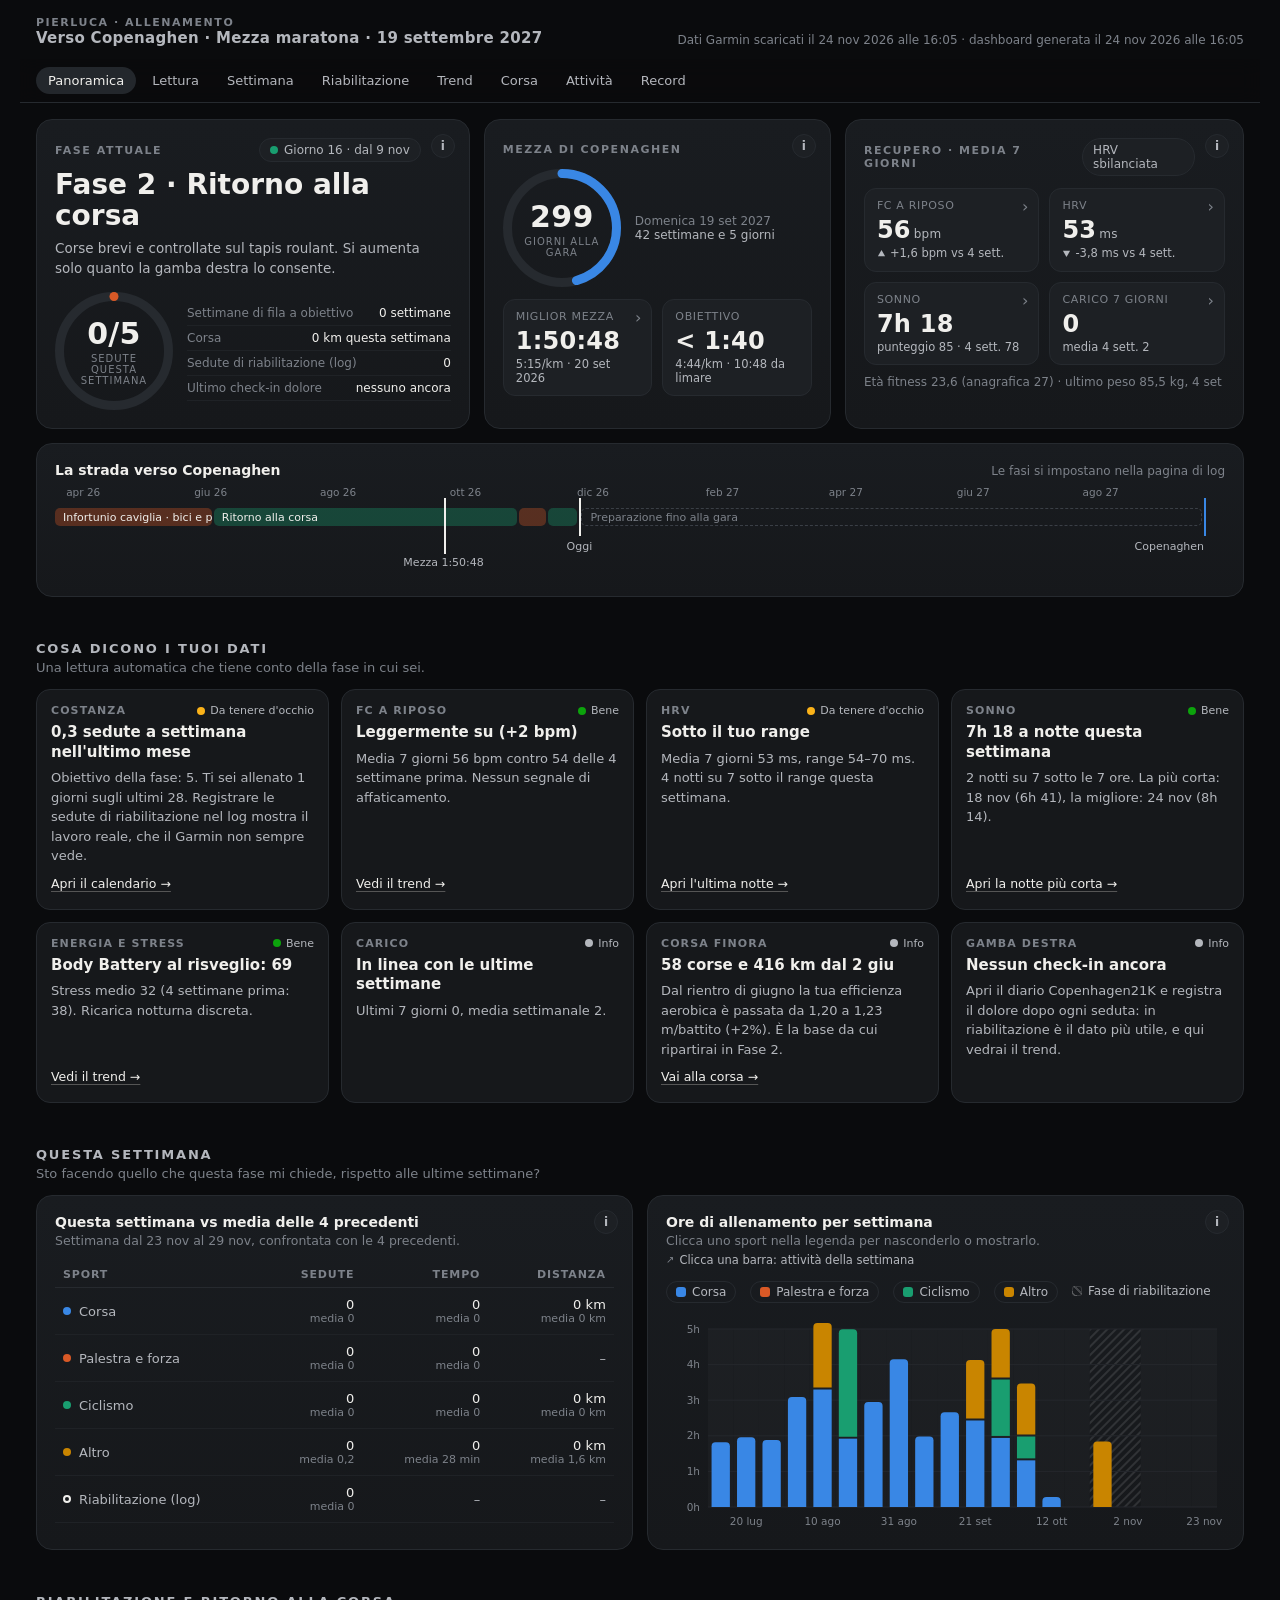
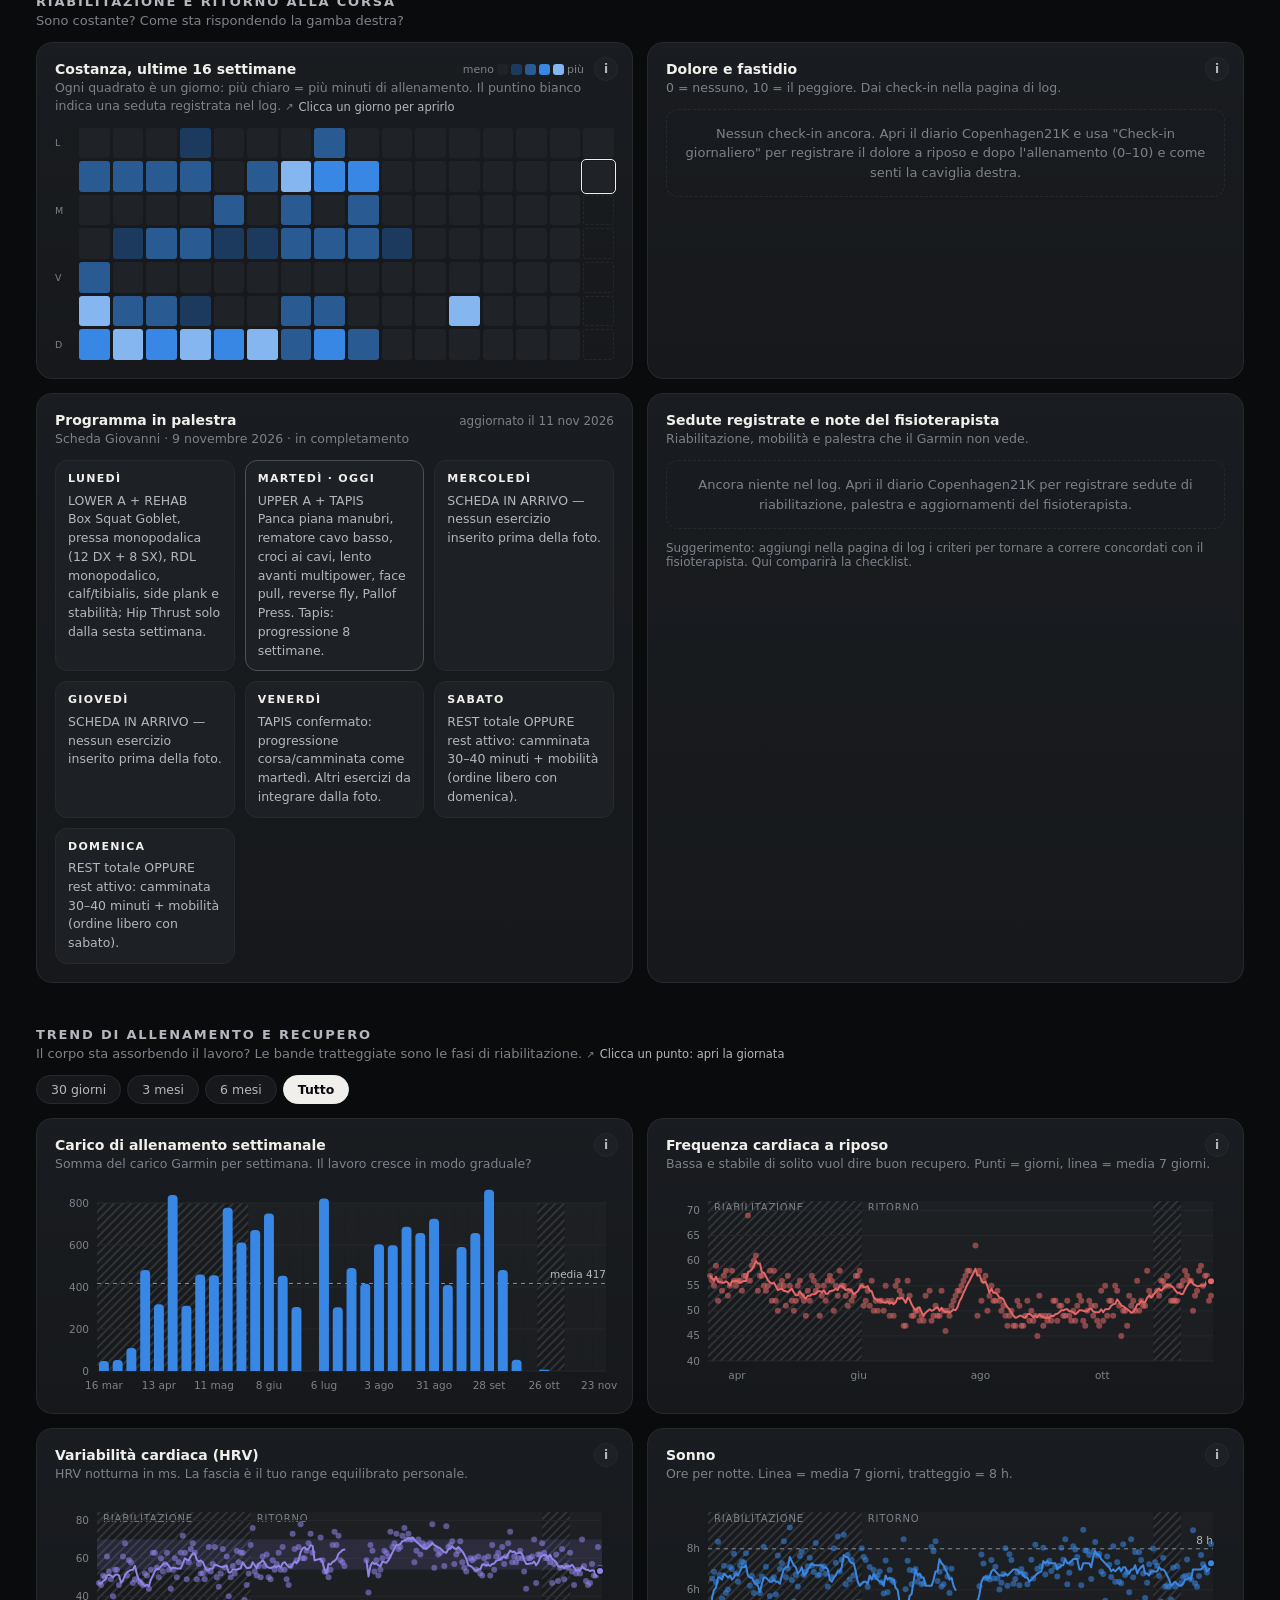
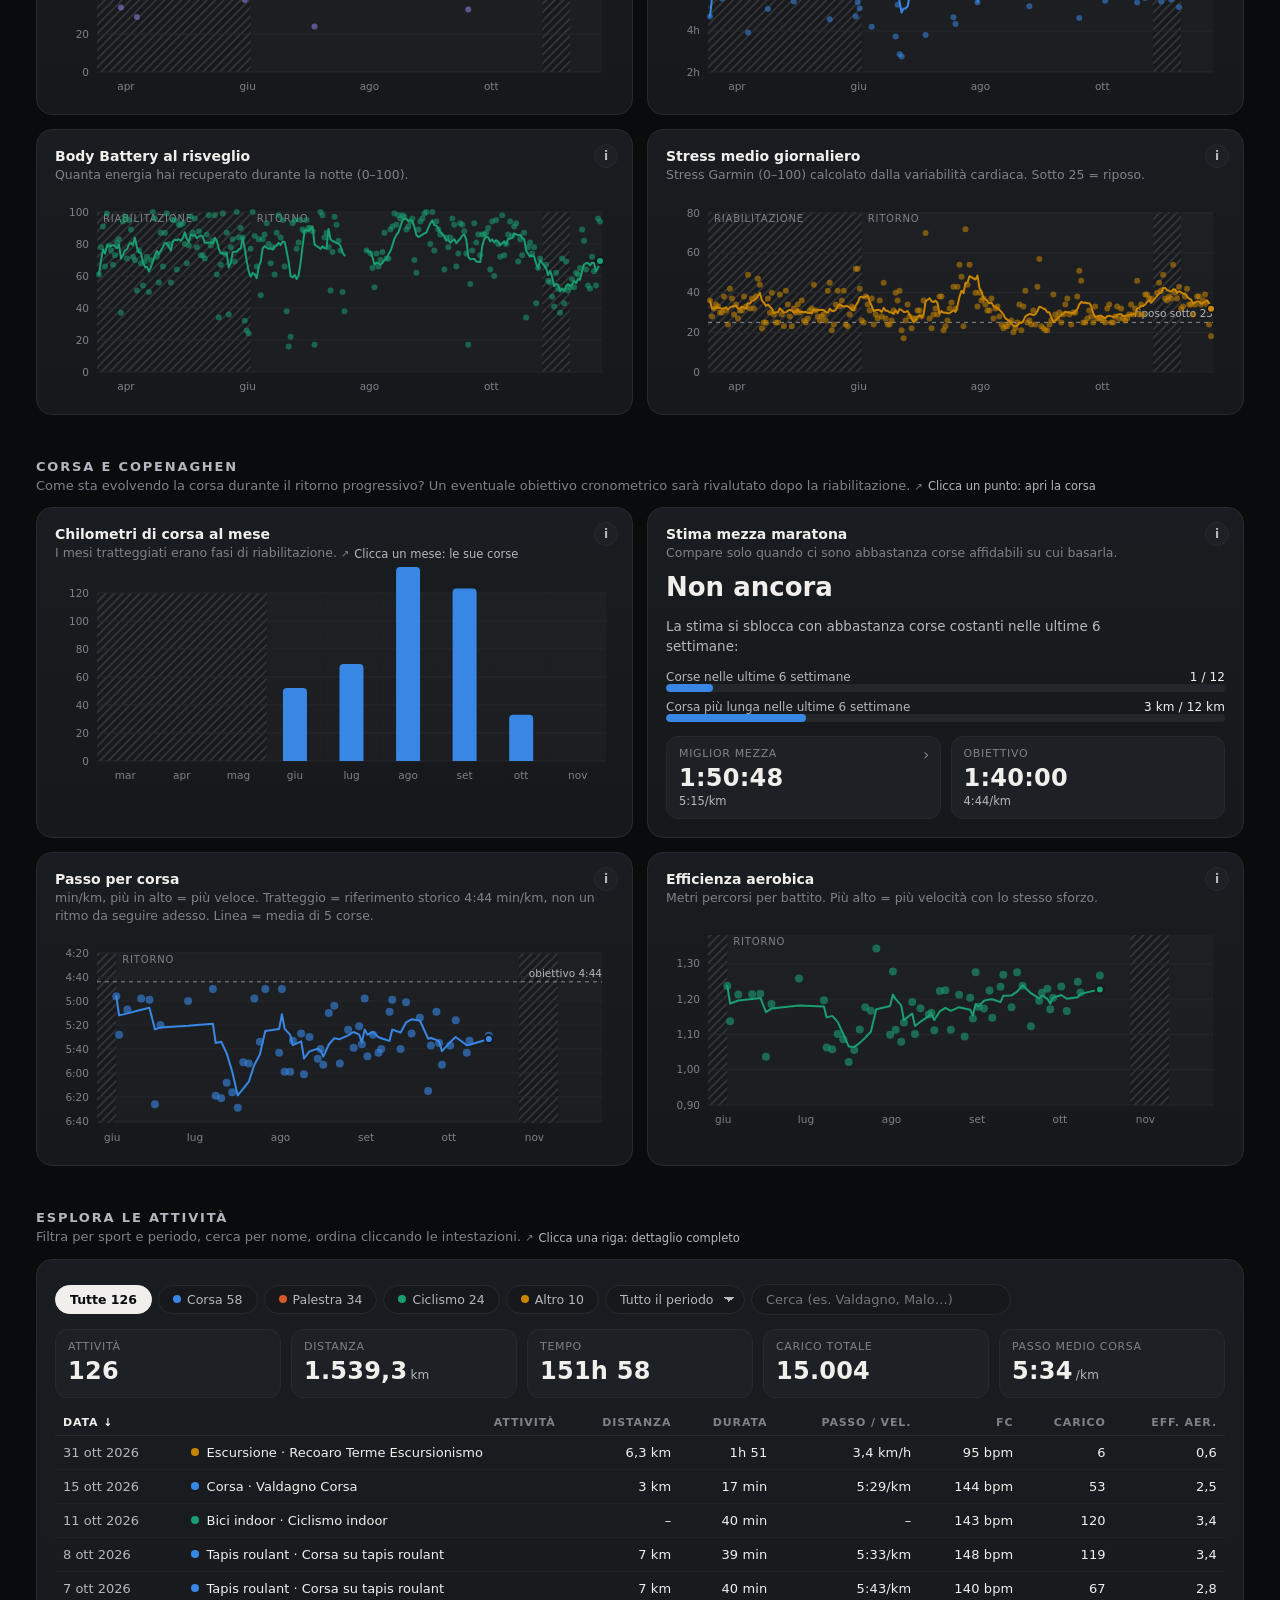
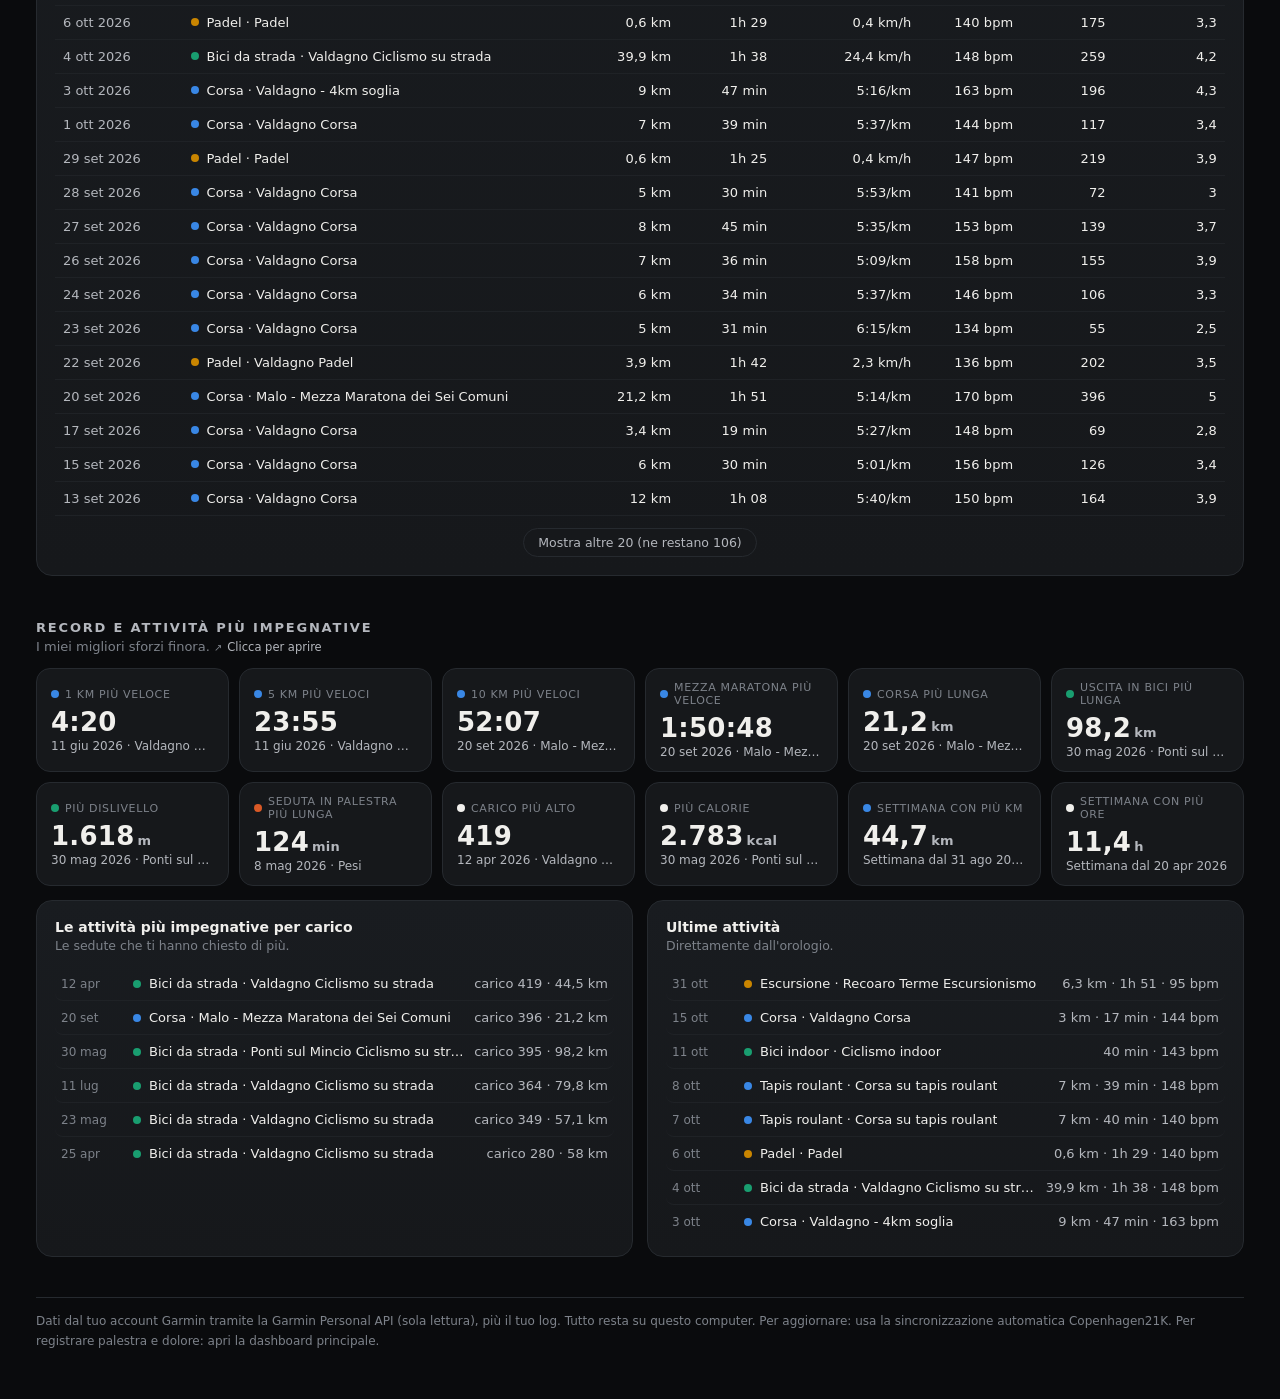
==== commit ae61777e: "data: aggiorna attivita e metriche Garmin" ====
--- a/garmin/dashboard.html
+++ b/garmin/dashboard.html
@@ -323,7 +323,7 @@
 </aside>
 
 <script>
-const DATA = {"generated":"2026-11-23 16:18","lastPull":"2026-11-23T16:18:43","today":"2026-11-23","first":"2026-03-18","sports":[{"key":"run","label":"Corsa"},{"key":"gym","label":"Palestra e forza"},{"key":"ride","label":"Ciclismo"},{"key":"other","label":"Altro"}],"phase":{"kind":"return","label":"Fase 2 · Ritorno alla corsa","focus":"Corse brevi e controllate sul tapis roulant. Si aumenta solo quanto la gamba destra lo consente.","name":"Ritorno graduale: palestra + tapis (8 settimane)","start":"2026-11-09","daysIn":15,"target":5,"sessionsThisWeek":0,"streak":0},"phases":[{"start":"2026-03-01","kind":"rehab","name":"Infortunio caviglia · bici e palestra","weekly_target":4},{"start":"2026-06-02","kind":"return","name":"Ritorno alla corsa","weekly_target":4},{"start":"2026-10-26","kind":"rehab","name":"Riabilitazione e ricostruzione","weekly_target":4},{"start":"2026-11-09","kind":"return","name":"Ritorno graduale: palestra + tapis (8 settimane)","weekly_target":5}],"phaseKinds":{"rehab":{"label":"Fase 1 · Riabilitazione e ricostruzione","focus":"Forza della caviglia, mobilità dell'anca, controllo del bacino, stabilità su una gamba. Corsa in pausa per scelta."},"return":{"label":"Fase 2 · Ritorno alla corsa","focus":"Corse brevi e controllate sul tapis roulant. Si aumenta solo quanto la gamba destra lo consente."},"build":{"label":"Fase 3 · Preparazione mezza maratona","focus":"Resistenza ed efficienza aerobica verso Copenaghen; obiettivi cronometrici da rivalutare dopo il recupero."}},"goal":{"race":"Mezza Maratona di Copenaghen","date":"2027-09-19","distance_km":21.0975,"target_s":6000,"pb_s":null,"pb_label":"","pb":{"s":6648,"date":"2026-09-20","name":"Malo - Mezza Maratona dei Sei Comuni","km":21.15},"targetPace":284},"readiness":{"eligible":false,"runs":1,"longKm":3.0,"need":{"runs":12,"longKm":12.0},"rehab":false,"prediction":null},"kpi":{"rhr":{"last":52,"lastDate":"2026-11-23","avg7":56.0,"base28":54.2,"delta":1.8,"lowerIsBetter":true},"rhrSrc":"Frequenza cardiaca a riposo","hrv":{"last":66,"lastDate":"2026-11-23","avg7":52.3,"base28":57.5,"delta":-5.2,"lowerIsBetter":false},"hrvBase":{"lowUpper":51,"balancedLow":55,"balancedUpper":70,"markerValue":0.15661621},"hrvStatus":"UNBALANCED","sleep":{"last":7.27,"lastDate":"2026-11-23","avg7":7.0,"base28":6.7,"delta":0.3,"lowerIsBetter":false},"sleepScore":{"last":88,"lastDate":"2026-11-23","avg7":82.3,"base28":77.9,"delta":4.4,"lowerIsBetter":false},"acute":0,"chronic":2,"fitnessAge":23.638240378282273,"age":27,"weight":["2026-09-04",{"kg":85.5}]},"notes":[["watch","HRV 7-day average (52 ms) is below your balanced range (55–70 ms)."],["tip","Usa il diario della dashboard Copenhagen21K per registrare sedute, carichi e fastidi alla caviglia."]],"weekly":[{"w":"2026-03-16","load":48,"logged":0,"phase":"rehab","run":{"n":0,"h":0.0,"km":0.0},"gym":{"n":3,"h":3.24,"km":0.0},"ride":{"n":0,"h":0.0,"km":0.0},"other":{"n":0,"h":0.0,"km":0.0}},{"w":"2026-03-23","load":52,"logged":0,"phase":"rehab","run":{"n":0,"h":0.0,"km":0.0},"gym":{"n":3,"h":3.24,"km":0.0},"ride":{"n":0,"h":0.0,"km":0.0},"other":{"n":0,"h":0.0,"km":0.0}},{"w":"2026-03-30","load":110,"logged":0,"phase":"rehab","run":{"n":0,"h":0.0,"km":0.0},"gym":{"n":3,"h":3.64,"km":0.0},"ride":{"n":0,"h":0.0,"km":0.0},"other":{"n":2,"h":3.0,"km":17.2}},{"w":"2026-04-06","load":481,"logged":0,"phase":"rehab","run":{"n":0,"h":0.0,"km":0.0},"gym":{"n":3,"h":3.89,"km":0.0},"ride":{"n":1,"h":2.1,"km":44.5},"other":{"n":1,"h":0.76,"km":4.7}},{"w":"2026-04-13","load":318,"logged":0,"phase":"rehab","run":{"n":0,"h":0.0,"km":0.0},"gym":{"n":4,"h":5.27,"km":0.0},"ride":{"n":1,"h":1.58,"km":38.1},"other":{"n":1,"h":1.03,"km":6.8}},{"w":"2026-04-20","load":838,"logged":0,"phase":"rehab","run":{"n":0,"h":0.0,"km":0.0},"gym":{"n":2,"h":3.2,"km":0.0},"ride":{"n":4,"h":8.17,"km":170.6},"other":{"n":0,"h":0.0,"km":0.0}},{"w":"2026-04-27","load":311,"logged":0,"phase":"rehab","run":{"n":0,"h":0.0,"km":0.0},"gym":{"n":4,"h":5.39,"km":0.0},"ride":{"n":1,"h":1.31,"km":27.8},"other":{"n":1,"h":3.12,"km":9.8}},{"w":"2026-05-04","load":459,"logged":0,"phase":"rehab","run":{"n":0,"h":0.0,"km":0.0},"gym":{"n":4,"h":6.89,"km":0.0},"ride":{"n":2,"h":3.47,"km":81.0},"other":{"n":0,"h":0.0,"km":0.0}},{"w":"2026-05-11","load":456,"logged":0,"phase":"rehab","run":{"n":0,"h":0.0,"km":0.0},"gym":{"n":3,"h":5.19,"km":0.0},"ride":{"n":1,"h":3.32,"km":60.4},"other":{"n":0,"h":0.0,"km":0.0}},{"w":"2026-05-18","load":777,"logged":0,"phase":"rehab","run":{"n":0,"h":0.0,"km":0.0},"gym":{"n":3,"h":4.43,"km":0.0},"ride":{"n":3,"h":6.63,"km":147.3},"other":{"n":0,"h":0.0,"km":0.0}},{"w":"2026-05-25","load":612,"logged":0,"phase":"rehab","run":{"n":0,"h":0.0,"km":0.0},"gym":{"n":1,"h":1.66,"km":0.0},"ride":{"n":2,"h":9.03,"km":182.2},"other":{"n":0,"h":0.0,"km":0.0}},{"w":"2026-06-01","load":672,"logged":0,"phase":"return","run":{"n":3,"h":1.69,"km":19.4},"gym":{"n":0,"h":0.0,"km":0.0},"ride":{"n":1,"h":1.62,"km":38.9},"other":{"n":0,"h":0.0,"km":0.0}},{"w":"2026-06-08","load":750,"logged":0,"phase":"return","run":{"n":2,"h":1.36,"km":16.4},"gym":{"n":1,"h":1.1,"km":0.0},"ride":{"n":1,"h":1.84,"km":48.4},"other":{"n":0,"h":0.0,"km":0.0}},{"w":"2026-06-15","load":453,"logged":0,"phase":"return","run":{"n":2,"h":1.22,"km":12.2},"gym":{"n":0,"h":0.0,"km":0.0},"ride":{"n":1,"h":1.02,"km":28.4},"other":{"n":0,"h":0.0,"km":0.0}},{"w":"2026-06-22","load":305,"logged":0,"phase":"return","run":{"n":1,"h":0.35,"km":4.2},"gym":{"n":0,"h":0.0,"km":0.0},"ride":{"n":2,"h":1.29,"km":0.0},"other":{"n":0,"h":0.0,"km":0.0}},{"w":"2026-06-29","load":0,"logged":0,"phase":"return","run":{"n":0,"h":0.0,"km":0.0},"gym":{"n":0,"h":0.0,"km":0.0},"ride":{"n":0,"h":0.0,"km":0.0},"other":{"n":0,"h":0.0,"km":0.0}},{"w":"2026-07-06","load":821,"logged":0,"phase":"return","run":{"n":4,"h":2.37,"km":23.9},"gym":{"n":0,"h":0.0,"km":0.0},"ride":{"n":1,"h":3.21,"km":79.8},"other":{"n":0,"h":0.0,"km":0.0}},{"w":"2026-07-13","load":304,"logged":0,"phase":"return","run":{"n":3,"h":1.82,"km":17.5},"gym":{"n":0,"h":0.0,"km":0.0},"ride":{"n":0,"h":0.0,"km":0.0},"other":{"n":0,"h":0.0,"km":0.0}},{"w":"2026-07-20","load":490,"logged":0,"phase":"return","run":{"n":4,"h":1.96,"km":22.0},"gym":{"n":0,"h":0.0,"km":0.0},"ride":{"n":0,"h":0.0,"km":0.0},"other":{"n":0,"h":0.0,"km":0.0}},{"w":"2026-07-27","load":415,"logged":0,"phase":"return","run":{"n":3,"h":1.88,"km":19.9},"gym":{"n":0,"h":0.0,"km":0.0},"ride":{"n":0,"h":0.0,"km":0.0},"other":{"n":0,"h":0.0,"km":0.0}},{"w":"2026-08-03","load":604,"logged":0,"phase":"return","run":{"n":4,"h":3.09,"km":31.9},"gym":{"n":0,"h":0.0,"km":0.0},"ride":{"n":0,"h":0.0,"km":0.0},"other":{"n":0,"h":0.0,"km":0.0}},{"w":"2026-08-10","load":599,"logged":0,"phase":"return","run":{"n":4,"h":3.3,"km":34.5},"gym":{"n":0,"h":0.0,"km":0.0},"ride":{"n":0,"h":0.0,"km":0.0},"other":{"n":1,"h":1.87,"km":7.3}},{"w":"2026-08-17","load":687,"logged":0,"phase":"return","run":{"n":3,"h":1.92,"km":21.0},"gym":{"n":0,"h":0.0,"km":0.0},"ride":{"n":1,"h":3.07,"km":78.3},"other":{"n":0,"h":0.0,"km":0.0}},{"w":"2026-08-24","load":657,"logged":0,"phase":"return","run":{"n":4,"h":2.95,"km":32.1},"gym":{"n":0,"h":0.0,"km":0.0},"ride":{"n":0,"h":0.0,"km":0.0},"other":{"n":0,"h":0.0,"km":0.0}},{"w":"2026-08-31","load":725,"logged":0,"phase":"return","run":{"n":5,"h":4.15,"km":44.7},"gym":{"n":0,"h":0.0,"km":0.0},"ride":{"n":0,"h":0.0,"km":0.0},"other":{"n":0,"h":0.0,"km":0.0}},{"w":"2026-09-07","load":409,"logged":0,"phase":"return","run":{"n":3,"h":1.98,"km":22.0},"gym":{"n":0,"h":0.0,"km":0.0},"ride":{"n":0,"h":0.0,"km":0.0},"other":{"n":0,"h":0.0,"km":0.0}},{"w":"2026-09-14","load":591,"logged":0,"phase":"return","run":{"n":3,"h":2.66,"km":30.5},"gym":{"n":0,"h":0.0,"km":0.0},"ride":{"n":0,"h":0.0,"km":0.0},"other":{"n":0,"h":0.0,"km":0.0}},{"w":"2026-09-21","load":657,"logged":0,"phase":"return","run":{"n":4,"h":2.43,"km":26.0},"gym":{"n":0,"h":0.0,"km":0.0},"ride":{"n":0,"h":0.0,"km":0.0},"other":{"n":1,"h":1.7,"km":3.9}},{"w":"2026-09-28","load":863,"logged":0,"phase":"return","run":{"n":3,"h":1.94,"km":21.0},"gym":{"n":0,"h":0.0,"km":0.0},"ride":{"n":1,"h":1.64,"km":39.9},"other":{"n":1,"h":1.42,"km":0.6}},{"w":"2026-10-05","load":481,"logged":0,"phase":"return","run":{"n":2,"h":1.31,"km":14.0},"gym":{"n":0,"h":0.0,"km":0.0},"ride":{"n":1,"h":0.67,"km":0.0},"other":{"n":1,"h":1.49,"km":0.6}},{"w":"2026-10-12","load":53,"logged":0,"phase":"return","run":{"n":1,"h":0.28,"km":3.0},"gym":{"n":0,"h":0.0,"km":0.0},"ride":{"n":0,"h":0.0,"km":0.0},"other":{"n":0,"h":0.0,"km":0.0}},{"w":"2026-10-19","load":0,"logged":0,"phase":"return","run":{"n":0,"h":0.0,"km":0.0},"gym":{"n":0,"h":0.0,"km":0.0},"ride":{"n":0,"h":0.0,"km":0.0},"other":{"n":0,"h":0.0,"km":0.0}},{"w":"2026-10-26","load":6,"logged":0,"phase":"rehab","run":{"n":0,"h":0.0,"km":0.0},"gym":{"n":0,"h":0.0,"km":0.0},"ride":{"n":0,"h":0.0,"km":0.0},"other":{"n":1,"h":1.84,"km":6.3}},{"w":"2026-11-02","load":0,"logged":0,"phase":"rehab","run":{"n":0,"h":0.0,"km":0.0},"gym":{"n":0,"h":0.0,"km":0.0},"ride":{"n":0,"h":0.0,"km":0.0},"other":{"n":0,"h":0.0,"km":0.0}},{"w":"2026-11-09","load":0,"logged":0,"phase":"return","run":{"n":0,"h":0.0,"km":0.0},"gym":{"n":0,"h":0.0,"km":0.0},"ride":{"n":0,"h":0.0,"km":0.0},"other":{"n":0,"h":0.0,"km":0.0}},{"w":"2026-11-16","load":0,"logged":0,"phase":"return","run":{"n":0,"h":0.0,"km":0.0},"gym":{"n":0,"h":0.0,"km":0.0},"ride":{"n":0,"h":0.0,"km":0.0},"other":{"n":0,"h":0.0,"km":0.0}},{"w":"2026-11-23","load":0,"logged":0,"phase":"return","run":{"n":0,"h":0.0,"km":0.0},"gym":{"n":0,"h":0.0,"km":0.0},"ride":{"n":0,"h":0.0,"km":0.0},"other":{"n":0,"h":0.0,"km":0.0}}],"weekCmp":[{"sport":"run","label":"Corsa","n":0,"h":0.0,"km":0.0,"avgN":0.0,"avgH":0.0,"avgKm":0.0},{"sport":"gym","label":"Palestra e forza","n":0,"h":0.0,"km":0.0,"avgN":0.0,"avgH":0.0,"avgKm":0.0},{"sport":"ride","label":"Ciclismo","n":0,"h":0.0,"km":0.0,"avgN":0.0,"avgH":0.0,"avgKm":0.0},{"sport":"other","label":"Altro","n":0,"h":0.0,"km":0.0,"avgN":0.2,"avgH":0.46,"avgKm":1.6},{"sport":"logged","label":"Sedute di riabilitazione (log)","n":0,"h":null,"km":null,"avgN":0.0,"avgH":null,"avgKm":null}],"monthly":[{"m":"2026-03","km":0,"n":0,"phase":"rehab"},{"m":"2026-04","km":0,"n":0,"phase":"rehab"},{"m":"2026-05","km":0,"n":0,"phase":"rehab"},{"m":"2026-06","km":52.2,"n":8,"phase":"return"},{"m":"2026-07","km":69.2,"n":12,"phase":"return"},{"m":"2026-08","km":138.6,"n":18,"phase":"return"},{"m":"2026-09","km":123.3,"n":15,"phase":"return"},{"m":"2026-10","km":33.0,"n":5,"phase":"return"},{"m":"2026-11","km":0,"n":0,"phase":"return"}],"series":{"rhr":[["2026-03-18",57],["2026-03-19",56],["2026-03-20",55],["2026-03-21",59],["2026-03-22",52],["2026-03-23",56],["2026-03-24",54],["2026-03-25",57],["2026-03-26",58],["2026-03-27",53],["2026-03-28",55],["2026-03-29",58],["2026-03-30",56],["2026-03-31",55],["2026-04-01",56],["2026-04-02",56],["2026-04-03",54],["2026-04-04",57],["2026-04-05",57],["2026-04-06",69],["2026-04-07",56],["2026-04-08",59],["2026-04-09",60],["2026-04-10",61],["2026-04-11",54],["2026-04-12",57],["2026-04-13",57],["2026-04-14",55],["2026-04-15",54],["2026-04-16",55],["2026-04-17",58],["2026-04-18",52],["2026-04-19",58],["2026-04-20",52],["2026-04-21",50],["2026-04-22",55],["2026-04-23",56],["2026-04-24",55],["2026-04-25",51],["2026-04-26",57],["2026-04-27",55],["2026-04-28",52],["2026-04-29",50],["2026-04-30",52],["2026-05-01",55],["2026-05-02",56],["2026-05-03",53],["2026-05-04",52],["2026-05-05",49],["2026-05-06",54],["2026-05-07",52],["2026-05-08",57],["2026-05-09",56],["2026-05-10",54],["2026-05-11",55],["2026-05-12",49],["2026-05-13",53],["2026-05-14",55],["2026-05-15",52],["2026-05-16",56],["2026-05-17",57],["2026-05-18",56],["2026-05-19",50],["2026-05-20",55],["2026-05-21",53],["2026-05-22",58],["2026-05-23",55],["2026-05-24",55],["2026-05-25",53],["2026-05-26",51],["2026-05-27",54],["2026-05-28",52],["2026-05-29",53],["2026-05-30",57],["2026-05-31",57],["2026-06-01",58],["2026-06-02",55],["2026-06-03",51],["2026-06-04",52],["2026-06-05",54],["2026-06-06",51],["2026-06-07",56],["2026-06-08",50],["2026-06-09",52],["2026-06-10",50],["2026-06-11",52],["2026-06-12",52],["2026-06-13",50],["2026-06-14",55],["2026-06-15",52],["2026-06-16",49],["2026-06-17",52],["2026-06-18",49],["2026-06-19",55],["2026-06-20",56],["2026-06-21",54],["2026-06-22",53],["2026-06-23",47],["2026-06-24",47],["2026-06-25",56],["2026-06-26",53],["2026-06-27",49],["2026-06-28",49],["2026-06-29",50],["2026-06-30",50],["2026-07-01",48],["2026-07-02",49],["2026-07-03",48],["2026-07-04",53],["2026-07-06",54],["2026-07-07",48],["2026-07-08",49],["2026-07-09",51],["2026-07-10",49],["2026-07-11",49],["2026-07-12",54],["2026-07-13",50],["2026-07-14",46],["2026-07-15",50],["2026-07-16",49],["2026-07-17",51],["2026-07-18",52],["2026-07-19",53],["2026-07-20",54],["2026-07-21",54],["2026-07-22",55],["2026-07-23",56],["2026-07-24",57],["2026-07-25",58],["2026-07-26",58],["2026-07-29",63],["2026-07-30",49],["2026-07-31",58],["2026-08-01",52],["2026-08-02",56],["2026-08-03",57],["2026-08-04",50],["2026-08-05",53],["2026-08-06",55],["2026-08-07",52],["2026-08-08",52],["2026-08-09",54],["2026-08-10",52],["2026-08-11",50],["2026-08-12",51],["2026-08-13",49],["2026-08-14",47],["2026-08-15",49],["2026-08-16",50],["2026-08-17",47],["2026-08-18",47],["2026-08-19",52],["2026-08-20",51],["2026-08-21",47],["2026-08-22",47],["2026-08-23",49],["2026-08-24",52],["2026-08-25",48],["2026-08-26",50],["2026-08-27",48],["2026-08-28",49],["2026-08-29",45],["2026-08-30",53],["2026-08-31",49],["2026-09-01",47],["2026-09-02",49],["2026-09-03",48],["2026-09-04",49],["2026-09-05",48],["2026-09-06",52],["2026-09-07",52],["2026-09-08",48],["2026-09-09",51],["2026-09-10",51],["2026-09-11",49],["2026-09-12",49],["2026-09-13",52],["2026-09-14",49],["2026-09-15",48],["2026-09-16",50],["2026-09-17",48],["2026-09-18",51],["2026-09-19",53],["2026-09-20",52],["2026-09-21",48],["2026-09-22",47],["2026-09-23",50],["2026-09-24",52],["2026-09-25",51],["2026-09-26",49],["2026-09-27",51],["2026-09-28",48],["2026-09-29",47],["2026-09-30",54],["2026-10-01",48],["2026-10-02",55],["2026-10-03",49],["2026-10-04",52],["2026-10-05",52],["2026-10-06",49],["2026-10-07",55],["2026-10-08",54],["2026-10-09",51],["2026-10-10",45],["2026-10-11",50],["2026-10-12",50],["2026-10-13",47],["2026-10-14",53],["2026-10-15",51],["2026-10-16",52],["2026-10-17",50],["2026-10-18",56],["2026-10-19",50],["2026-10-20",52],["2026-10-21",51],["2026-10-22",51],["2026-10-23",58],["2026-10-24",54],["2026-10-25",53],["2026-10-28",54],["2026-10-29",53],["2026-10-30",56],["2026-10-31",56],["2026-11-01",55],["2026-11-02",57],["2026-11-03",55],["2026-11-04",52],["2026-11-05",52],["2026-11-06",52],["2026-11-07",52],["2026-11-08",55],["2026-11-09",55],["2026-11-10",56],["2026-11-11",58],["2026-11-12",57],["2026-11-13",56],["2026-11-14",56],["2026-11-15",50],["2026-11-16",53],["2026-11-17",54],["2026-11-18",58],["2026-11-19",59],["2026-11-20",55],["2026-11-21",57],["2026-11-22",57],["2026-11-23",52]],"hrv":[["2026-03-18",47],["2026-03-19",46],["2026-03-20",51],["2026-03-21",50],["2026-03-22",61],["2026-03-23",53],["2026-03-24",49],["2026-03-25",40],["2026-03-26",54],["2026-03-27",54],["2026-03-28",46],["2026-03-29",34],["2026-03-30",61],["2026-03-31",68],["2026-04-01",51],["2026-04-02",59],["2026-04-03",58],["2026-04-04",47],["2026-04-05",49],["2026-04-06",29],["2026-04-07",48],["2026-04-08",47],["2026-04-09",46],["2026-04-10",52],["2026-04-11",51],["2026-04-12",44],["2026-04-13",54],["2026-04-14",63],["2026-04-15",63],["2026-04-16",55],["2026-04-17",50],["2026-04-18",60],["2026-04-19",53],["2026-04-20",57],["2026-04-21",63],["2026-04-22",54],["2026-04-23",44],["2026-04-24",54],["2026-04-25",60],["2026-04-26",50],["2026-04-27",58],["2026-04-28",63],["2026-04-29",72],["2026-04-30",63],["2026-05-01",49],["2026-05-02",58],["2026-05-03",65],["2026-05-04",68],["2026-05-05",63],["2026-05-06",49],["2026-05-07",57],["2026-05-08",52],["2026-05-09",52],["2026-05-10",49],["2026-05-11",54],["2026-05-12",66],["2026-05-13",53],["2026-05-14",57],["2026-05-15",66],["2026-05-16",50],["2026-05-17",45],["2026-05-18",52],["2026-05-19",65],["2026-05-20",55],["2026-05-21",61],["2026-05-22",40],["2026-05-23",50],["2026-05-24",56],["2026-05-25",52],["2026-05-26",64],["2026-05-27",58],["2026-05-28",63],["2026-05-29",63],["2026-05-30",38],["2026-05-31",46],["2026-06-01",52],["2026-06-02",67],["2026-06-03",76],["2026-06-04",53],["2026-06-05",51],["2026-06-06",56],["2026-06-07",50],["2026-06-08",61],["2026-06-09",56],["2026-06-10",62],["2026-06-11",50],["2026-06-12",49],["2026-06-13",59],["2026-06-14",54],["2026-06-15",57],["2026-06-16",63],["2026-06-17",54],["2026-06-18",66],["2026-06-19",54],["2026-06-20",49],["2026-06-21",46],["2026-06-22",56],["2026-06-23",73],["2026-06-24",65],["2026-06-25",59],["2026-06-26",66],["2026-06-27",78],["2026-06-28",60],["2026-06-29",60],["2026-06-30",64],["2026-07-01",68],["2026-07-02",73],["2026-07-03",63],["2026-07-04",24],["2026-07-07",71],["2026-07-08",59],["2026-07-09",53],["2026-07-10",53],["2026-07-11",50],["2026-07-12",54],["2026-07-13",67],["2026-07-14",74],["2026-07-15",67],["2026-07-16",72],["2026-07-17",59],["2026-07-18",58],["2026-07-19",56],["2026-07-30",59],["2026-07-31",42],["2026-08-01",67],["2026-08-02",64],["2026-08-03",53],["2026-08-04",59],["2026-08-05",51],["2026-08-06",54],["2026-08-07",60],["2026-08-08",64],["2026-08-09",63],["2026-08-10",61],["2026-08-11",74],["2026-08-12",66],["2026-08-13",68],["2026-08-14",73],["2026-08-15",65],["2026-08-16",66],["2026-08-17",72],["2026-08-18",76],["2026-08-19",70],["2026-08-20",73],["2026-08-21",70],["2026-08-22",70],["2026-08-23",58],["2026-08-24",64],["2026-08-25",70],["2026-08-26",62],["2026-08-27",68],["2026-08-28",66],["2026-08-29",67],["2026-08-31",68],["2026-09-01",78],["2026-09-02",55],["2026-09-03",65],["2026-09-04",62],["2026-09-05",63],["2026-09-07",56],["2026-09-08",77],["2026-09-09",66],["2026-09-10",67],["2026-09-11",69],["2026-09-12",57],["2026-09-13",62],["2026-09-14",64],["2026-09-15",69],["2026-09-16",58],["2026-09-17",55],["2026-09-18",53],["2026-09-19",33],["2026-09-20",60],["2026-09-21",59],["2026-09-22",60],["2026-09-23",54],["2026-09-24",61],["2026-09-25",52],["2026-09-26",51],["2026-09-27",60],["2026-09-28",57],["2026-09-29",61],["2026-09-30",51],["2026-10-01",67],["2026-10-02",54],["2026-10-03",61],["2026-10-04",63],["2026-10-05",60],["2026-10-06",66],["2026-10-07",57],["2026-10-08",61],["2026-10-09",68],["2026-10-10",74],["2026-10-11",58],["2026-10-12",61],["2026-10-13",58],["2026-10-14",60],["2026-10-15",64],["2026-10-16",60],["2026-10-17",53],["2026-10-18",44],["2026-10-19",60],["2026-10-20",60],["2026-10-21",61],["2026-10-22",70],["2026-10-23",47],["2026-10-24",62],["2026-10-25",62],["2026-10-26",68],["2026-10-27",63],["2026-10-28",60],["2026-10-29",60],["2026-10-30",58],["2026-10-31",47],["2026-11-01",57],["2026-11-02",62],["2026-11-03",48],["2026-11-04",55],["2026-11-05",65],["2026-11-06",49],["2026-11-07",56],["2026-11-08",55],["2026-11-09",63],["2026-11-10",53],["2026-11-11",46],["2026-11-12",52],["2026-11-13",54],["2026-11-14",52],["2026-11-15",70],["2026-11-16",56],["2026-11-17",48],["2026-11-18",46],["2026-11-19",47],["2026-11-20",57],["2026-11-21",51],["2026-11-22",51],["2026-11-23",66]],"sleepH":[["2026-03-18",4.7],["2026-03-19",6.55],["2026-03-20",6.88],["2026-03-21",6.38],["2026-03-22",8.35],["2026-03-23",6.73],["2026-03-24",5.58],["2026-03-25",7.17],["2026-03-26",5.85],["2026-03-27",6.02],["2026-03-28",7.12],["2026-03-29",7.02],["2026-03-30",7.76],["2026-03-31",6.78],["2026-04-01",6.4],["2026-04-02",7.2],["2026-04-03",7.38],["2026-04-04",7.33],["2026-04-05",7.78],["2026-04-06",3.92],["2026-04-07",6.2],["2026-04-08",6.68],["2026-04-09",5.85],["2026-04-10",6.37],["2026-04-11",6.42],["2026-04-12",5.85],["2026-04-13",6.65],["2026-04-14",8.09],["2026-04-15",7.13],["2026-04-16",5.07],["2026-04-17",5.7],["2026-04-18",6.52],["2026-04-19",6.62],["2026-04-20",5.78],["2026-04-21",7.67],["2026-04-22",7.03],["2026-04-23",7.3],["2026-04-24",8.37],["2026-04-25",6.62],["2026-04-26",7.05],["2026-04-27",9.04],["2026-04-28",6.48],["2026-04-29",5.43],["2026-04-30",6.72],["2026-05-01",6.17],["2026-05-02",7.65],["2026-05-03",7.87],["2026-05-04",6.72],["2026-05-05",6.9],["2026-05-06",7.15],["2026-05-07",7.57],["2026-05-08",7.18],["2026-05-09",6.87],["2026-05-10",8.28],["2026-05-11",6.7],["2026-05-12",6.75],["2026-05-13",7.03],["2026-05-14",7.15],["2026-05-15",6.78],["2026-05-16",6.17],["2026-05-17",4.57],["2026-05-18",6.63],["2026-05-19",8.03],["2026-05-20",7.32],["2026-05-21",8.6],["2026-05-22",6.89],["2026-05-23",7.47],["2026-05-24",8.68],["2026-05-25",6.27],["2026-05-26",7.7],["2026-05-27",6.5],["2026-05-28",7.45],["2026-05-29",6.7],["2026-05-30",4.7],["2026-05-31",5.4],["2026-06-01",5.1],["2026-06-02",8.03],["2026-06-03",7.6],["2026-06-04",7.45],["2026-06-05",6.15],["2026-06-06",7.12],["2026-06-07",4.2],["2026-06-08",6.97],["2026-06-09",6.62],["2026-06-10",6.7],["2026-06-11",6.9],["2026-06-12",6.37],["2026-06-13",5.82],["2026-06-14",7.43],["2026-06-15",5.88],["2026-06-16",6.97],["2026-06-17",6.48],["2026-06-18",6.38],["2026-06-19",3.73],["2026-06-20",5.28],["2026-06-21",2.87],["2026-06-22",2.76],["2026-06-23",8.47],["2026-06-24",6.03],["2026-06-25",7.42],["2026-06-26",6.97],["2026-06-27",6.28],["2026-06-28",6.93],["2026-06-29",7.02],["2026-06-30",6.4],["2026-07-01",6.65],["2026-07-02",6.27],["2026-07-03",6.32],["2026-07-04",3.8],["2026-07-07",8.1],["2026-07-08",7.88],["2026-07-09",8.37],["2026-07-10",6.43],["2026-07-11",6.88],["2026-07-12",6.17],["2026-07-13",6.27],["2026-07-14",7.05],["2026-07-15",6.65],["2026-07-16",5.85],["2026-07-17",7.03],["2026-07-18",4.67],["2026-07-19",4.34],["2026-07-30",5.4],["2026-07-31",6.18],["2026-08-01",7.72],["2026-08-02",7.28],["2026-08-03",6.57],["2026-08-04",6.6],["2026-08-05",6.5],["2026-08-06",7.45],["2026-08-07",6.55],["2026-08-08",7.13],["2026-08-09",6.55],["2026-08-10",6.02],["2026-08-11",6.35],["2026-08-12",6.77],["2026-08-13",8.03],["2026-08-14",6.2],["2026-08-15",7.73],["2026-08-16",7.45],["2026-08-17",6.3],["2026-08-18",6.53],["2026-08-19",6.85],["2026-08-20",6.23],["2026-08-21",7.02],["2026-08-22",6.77],["2026-08-23",6.75],["2026-08-24",6.27],["2026-08-25",5.2],["2026-08-26",7.47],["2026-08-27",6.55],["2026-08-28",8.2],["2026-08-29",7.03],["2026-08-31",7.15],["2026-09-01",8.05],["2026-09-02",6.75],["2026-09-03",7.28],["2026-09-04",7.42],["2026-09-05",6.92],["2026-09-07",7.13],["2026-09-08",6.65],["2026-09-09",7.17],["2026-09-10",8.05],["2026-09-11",7.47],["2026-09-12",8.47],["2026-09-13",6.27],["2026-09-14",6.83],["2026-09-15",7.3],["2026-09-16",8.13],["2026-09-17",7.97],["2026-09-18",7.6],["2026-09-19",4.63],["2026-09-20",6.23],["2026-09-21",8.93],["2026-09-22",7.92],["2026-09-23",7.9],["2026-09-24",7.7],["2026-09-25",6.53],["2026-09-26",7.85],["2026-09-27",8.33],["2026-09-28",7.68],["2026-09-29",7.75],["2026-09-30",6.9],["2026-10-01",6.77],["2026-10-02",5.47],["2026-10-03",7.62],["2026-10-04",7.23],["2026-10-05",6.63],["2026-10-06",8.12],["2026-10-07",6.4],["2026-10-08",7.34],["2026-10-09",6.39],["2026-10-10",6.32],["2026-10-11",8.22],["2026-10-12",6.72],["2026-10-13",6.85],["2026-10-14",5.88],["2026-10-15",8.47],["2026-10-16",6.61],["2026-10-17",7.85],["2026-10-18",5.38],["2026-10-19",7.83],["2026-10-20",7.45],["2026-10-21",6.8],["2026-10-22",5.6],["2026-10-23",6.35],["2026-10-24",7.25],["2026-10-25",6.88],["2026-10-26",8.02],["2026-10-27",7.35],["2026-10-28",7.18],["2026-10-29",6.68],["2026-10-30",5.43],["2026-10-31",7.57],["2026-11-01",6.15],["2026-11-02",6.2],["2026-11-03",6.15],["2026-11-04",5.53],["2026-11-05",7.08],["2026-11-06",6.17],["2026-11-07",7.15],["2026-11-08",5.15],["2026-11-09",6.33],["2026-11-10",6.61],["2026-11-11",6.68],["2026-11-12",7.48],["2026-11-13",6.71],["2026-11-14",6.5],["2026-11-15",8.9],["2026-11-16",6.32],["2026-11-17",6.15],["2026-11-18",6.68],["2026-11-19",7.7],["2026-11-20",7.25],["2026-11-21",7.07],["2026-11-22",6.85],["2026-11-23",7.27]],"sleepScore":[["2026-03-18",60],["2026-03-19",77],["2026-03-20",82],["2026-03-21",64],["2026-03-22",97],["2026-03-23",77],["2026-03-24",72],["2026-03-25",79],["2026-03-26",74],["2026-03-27",71],["2026-03-28",64],["2026-03-29",56],["2026-03-30",85],["2026-03-31",82],["2026-04-01",74],["2026-04-02",80],["2026-04-03",84],["2026-04-04",77],["2026-04-05",81],["2026-04-06",31],["2026-04-07",82],["2026-04-08",79],["2026-04-09",66],["2026-04-10",69],["2026-04-11",80],["2026-04-12",72],["2026-04-13",76],["2026-04-14",91],["2026-04-15",85],["2026-04-16",61],["2026-04-17",64],["2026-04-18",79],["2026-04-19",70],["2026-04-20",76],["2026-04-21",92],["2026-04-22",85],["2026-04-23",83],["2026-04-24",96],["2026-04-25",85],["2026-04-26",61],["2026-04-27",81],["2026-04-28",84],["2026-04-29",77],["2026-04-30",83],["2026-05-01",78],["2026-05-02",82],["2026-05-03",82],["2026-05-04",83],["2026-05-05",90],["2026-05-06",88],["2026-05-07",89],["2026-05-08",85],["2026-05-09",85],["2026-05-10",88],["2026-05-11",83],["2026-05-12",95],["2026-05-13",88],["2026-05-14",80],["2026-05-15",89],["2026-05-16",51],["2026-05-17",63],["2026-05-18",82],["2026-05-19",99],["2026-05-20",83],["2026-05-21",84],["2026-05-22",71],["2026-05-23",88],["2026-05-24",87],["2026-05-25",80],["2026-05-26",96],["2026-05-27",82],["2026-05-28",78],["2026-05-29",82],["2026-05-30",43],["2026-05-31",52],["2026-06-01",49],["2026-06-02",82],["2026-06-03",90],["2026-06-04",89],["2026-06-05",77],["2026-06-06",92],["2026-06-07",48],["2026-06-08",90],["2026-06-09",84],["2026-06-10",86],["2026-06-11",78],["2026-06-12",83],["2026-06-13",60],["2026-06-14",81],["2026-06-15",83],["2026-06-16",94],["2026-06-17",81],["2026-06-18",81],["2026-06-19",53],["2026-06-20",53],["2026-06-21",39],["2026-06-22",38],["2026-06-23",94],["2026-06-24",85],["2026-06-25",88],["2026-06-26",81],["2026-06-27",79],["2026-06-28",82],["2026-06-29",95],["2026-06-30",84],["2026-07-01",76],["2026-07-02",89],["2026-07-03",84],["2026-07-04",37],["2026-07-07",90],["2026-07-08",90],["2026-07-09",91],["2026-07-10",83],["2026-07-11",78],["2026-07-12",71],["2026-07-13",85],["2026-07-14",96],["2026-07-15",87],["2026-07-16",73],["2026-07-17",88],["2026-07-18",67],["2026-07-19",61],["2026-07-30",77],["2026-07-31",65],["2026-08-01",93],["2026-08-02",81],["2026-08-03",81],["2026-08-04",83],["2026-08-05",81],["2026-08-06",84],["2026-08-07",82],["2026-08-08",87],["2026-08-09",81],["2026-08-10",78],["2026-08-11",83],["2026-08-12",82],["2026-08-13",88],["2026-08-14",84],["2026-08-15",86],["2026-08-16",89],["2026-08-17",86],["2026-08-18",87],["2026-08-19",88],["2026-08-20",79],["2026-08-21",87],["2026-08-22",89],["2026-08-23",84],["2026-08-24",83],["2026-08-25",76],["2026-08-26",96],["2026-08-27",77],["2026-08-28",75],["2026-08-29",93],["2026-08-31",97],["2026-09-01",87],["2026-09-02",83],["2026-09-03",98],["2026-09-04",79],["2026-09-05",90],["2026-09-07",88],["2026-09-08",82],["2026-09-09",84],["2026-09-10",86],["2026-09-11",93],["2026-09-12",91],["2026-09-13",72],["2026-09-14",84],["2026-09-15",90],["2026-09-16",95],["2026-09-17",91],["2026-09-18",78],["2026-09-19",44],["2026-09-20",79],["2026-09-21",88],["2026-09-22",91],["2026-09-23",89],["2026-09-24",92],["2026-09-25",81],["2026-09-26",87],["2026-09-27",83],["2026-09-28",85],["2026-09-29",90],["2026-09-30",85],["2026-10-01",91],["2026-10-02",70],["2026-10-03",91],["2026-10-04",88],["2026-10-05",82],["2026-10-06",85],["2026-10-07",78],["2026-10-08",87],["2026-10-09",85],["2026-10-10",79],["2026-10-11",81],["2026-10-12",83],["2026-10-13",88],["2026-10-14",61],["2026-10-15",81],["2026-10-16",82],["2026-10-17",95],["2026-10-18",54],["2026-10-19",94],["2026-10-20",78],["2026-10-21",79],["2026-10-22",77],["2026-10-23",64],["2026-10-24",85],["2026-10-25",81],["2026-10-26",84],["2026-10-27",74],["2026-10-28",89],["2026-10-29",62],["2026-10-30",73],["2026-10-31",81],["2026-11-01",73],["2026-11-02",81],["2026-11-03",77],["2026-11-04",56],["2026-11-05",91],["2026-11-06",76],["2026-11-07",86],["2026-11-08",69],["2026-11-09",71],["2026-11-10",83],["2026-11-11",77],["2026-11-12",85],["2026-11-13",83],["2026-11-14",80],["2026-11-15",89],["2026-11-16",78],["2026-11-17",80],["2026-11-18",76],["2026-11-19",80],["2026-11-20",88],["2026-11-21",84],["2026-11-22",80],["2026-11-23",88]]},"runs":[{"id":23101117914,"date":"2026-06-02","km":4.0,"pace":296,"hr":164.0,"eff":1.238,"name":"Valdagno Corsa","treadmill":false},{"id":23119256695,"date":"2026-06-03","km":8.4,"pace":328,"hr":161.0,"eff":1.137,"name":"Valdagno Corsa","treadmill":false},{"id":23148959225,"date":"2026-06-06","km":7.01,"pace":307,"hr":161.0,"eff":1.213,"name":"Valdagno Corsa","treadmill":false},{"id":23210459943,"date":"2026-06-11","km":8.1,"pace":298,"hr":166.0,"eff":1.214,"name":"Valdagno Corsa","treadmill":false},{"id":23249641622,"date":"2026-06-14","km":8.3,"pace":299,"hr":165.0,"eff":1.215,"name":"Valdagno Corsa","treadmill":false},{"id":23272990680,"date":"2026-06-16","km":7.06,"pace":386,"hr":150.0,"eff":1.037,"name":"Valdagno Corsa","treadmill":false},{"id":23293185151,"date":"2026-06-18","km":5.19,"pace":320,"hr":158.0,"eff":1.186,"name":"Valdagno Corsa","treadmill":false},{"id":23409700826,"date":"2026-06-28","km":4.16,"pace":300,"hr":159.0,"eff":1.258,"name":"Valdagno Corsa","treadmill":false},{"id":23518538783,"date":"2026-07-07","km":5.01,"pace":290,"hr":173.0,"eff":1.197,"name":"Valdagno Corsa","treadmill":false},{"id":23526197189,"date":"2026-07-08","km":5.07,"pace":379,"hr":149.0,"eff":1.063,"name":"Valdagno Corsa","treadmill":false},{"id":23550389525,"date":"2026-07-10","km":5.8,"pace":381,"hr":149.0,"eff":1.058,"name":"Valdagno Corsa","treadmill":false},{"id":23566968758,"date":"2026-07-12","km":8.0,"pace":368,"hr":148.0,"eff":1.101,"name":"Garda Corsa","treadmill":false},{"id":23597740452,"date":"2026-07-14","km":6.5,"pace":376,"hr":147.0,"eff":1.086,"name":"Valdagno Corsa","treadmill":false},{"id":23617593377,"date":"2026-07-16","km":6.5,"pace":389,"hr":151.0,"eff":1.022,"name":"Valdagno Corsa","treadmill":false},{"id":23644476891,"date":"2026-07-18","km":4.5,"pace":351,"hr":162.0,"eff":1.056,"name":"Marsa Alam Corsa","treadmill":false},{"id":23667205039,"date":"2026-07-20","km":4.5,"pace":352,"hr":153.0,"eff":1.114,"name":"Marsa Alam Corsa","treadmill":false},{"id":23692953130,"date":"2026-07-22","km":4.51,"pace":298,"hr":171.0,"eff":1.177,"name":"Marsa Alam Corsa","treadmill":false},{"id":23717254821,"date":"2026-07-24","km":8.5,"pace":334,"hr":154.0,"eff":1.167,"name":"Corsa su tapis roulant","treadmill":true},{"id":23741911713,"date":"2026-07-26","km":4.51,"pace":290,"hr":154.0,"eff":1.343,"name":"Corsa su tapis roulant","treadmill":true},{"id":23798100644,"date":"2026-07-31","km":5.8,"pace":343,"hr":159.0,"eff":1.099,"name":"Chioggia Corsa","treadmill":false},{"id":23815885990,"date":"2026-08-01","km":4.08,"pace":290,"hr":162.0,"eff":1.278,"name":"Valdagno Corsa","treadmill":false},{"id":23828524545,"date":"2026-08-02","km":10.0,"pace":359,"hr":150.0,"eff":1.113,"name":"Valdagno Corsa","treadmill":false},{"id":23852487631,"date":"2026-08-04","km":7.51,"pace":359,"hr":155.0,"eff":1.079,"name":"Valdagno Corsa","treadmill":false},{"id":23865512424,"date":"2026-08-05","km":7.41,"pace":333,"hr":159.0,"eff":1.134,"name":"Valdagno Corsa","treadmill":false},{"id":23897291431,"date":"2026-08-08","km":5.01,"pace":327,"hr":154.0,"eff":1.192,"name":"Valdagno Corsa","treadmill":false},{"id":23915341842,"date":"2026-08-09","km":12.0,"pace":361,"hr":151.0,"eff":1.101,"name":"Valdagno Corsa","treadmill":false},{"id":23941925114,"date":"2026-08-11","km":7.5,"pace":330,"hr":155.0,"eff":1.174,"name":"Valdagno Corsa","treadmill":false},{"id":23977302903,"date":"2026-08-14","km":7.01,"pace":348,"hr":149.0,"eff":1.156,"name":"Valdagno Corsa","treadmill":false},{"id":23989670862,"date":"2026-08-15","km":6.0,"pace":340,"hr":152.0,"eff":1.161,"name":"Valdagno Corsa","treadmill":false},{"id":24001832081,"date":"2026-08-16","km":14.0,"pace":353,"hr":153.0,"eff":1.112,"name":"Valdagno Corsa","treadmill":false},{"id":24025990428,"date":"2026-08-18","km":6.01,"pace":310,"hr":158.0,"eff":1.223,"name":"Valdagno Corsa","treadmill":false},{"id":24047237482,"date":"2026-08-20","km":5.01,"pace":304,"hr":161.0,"eff":1.225,"name":"Valdagno Corsa","treadmill":false},{"id":24074919730,"date":"2026-08-22","km":10.0,"pace":352,"hr":153.0,"eff":1.113,"name":"Valdagno Corsa","treadmill":false},{"id":24113479956,"date":"2026-08-25","km":7.51,"pace":324,"hr":153.0,"eff":1.212,"name":"Valdagno Corsa","treadmill":false},{"id":24134867733,"date":"2026-08-27","km":7.55,"pace":339,"hr":162.0,"eff":1.094,"name":"Valdagno - 6x400 + 200 rec","treadmill":false},{"id":24155745198,"date":"2026-08-29","km":6.01,"pace":321,"hr":155.0,"eff":1.204,"name":"Valdagno Corsa","treadmill":false},{"id":24179966207,"date":"2026-08-30","km":11.0,"pace":336,"hr":156.0,"eff":1.145,"name":"Corsa su tapis roulant","treadmill":true},{"id":24183747409,"date":"2026-08-31","km":5.0,"pace":298,"hr":158.0,"eff":1.276,"name":"Corsa su tapis roulant","treadmill":true},{"id":24198589314,"date":"2026-09-01","km":7.5,"pace":346,"hr":147.0,"eff":1.178,"name":"Corsa su tapis roulant","treadmill":true},{"id":24223979418,"date":"2026-09-03","km":9.17,"pace":328,"hr":156.0,"eff":1.173,"name":"Ritmo 8km","treadmill":true},{"id":24246790427,"date":"2026-09-05","km":5.04,"pace":343,"hr":143.0,"eff":1.224,"name":"Corsa su tapis roulant","treadmill":true},{"id":24263385063,"date":"2026-09-06","km":18.01,"pace":340,"hr":154.0,"eff":1.147,"name":"Valdagno Corsa","treadmill":false},{"id":24299904411,"date":"2026-09-09","km":6.01,"pace":309,"hr":157.0,"eff":1.235,"name":"Valdagno Corsa","treadmill":false},{"id":24311609008,"date":"2026-09-10","km":4.01,"pace":299,"hr":158.0,"eff":1.269,"name":"Valdagno Corsa","treadmill":false},{"id":24349216327,"date":"2026-09-13","km":12.01,"pace":340,"hr":150.0,"eff":1.177,"name":"Valdagno Corsa","treadmill":false},{"id":24375468875,"date":"2026-09-15","km":6.01,"pace":301,"hr":156.0,"eff":1.276,"name":"Valdagno Corsa","treadmill":false},{"id":24398809220,"date":"2026-09-17","km":3.39,"pace":327,"hr":148.0,"eff":1.238,"name":"Valdagno Corsa","treadmill":false},{"id":24428539730,"date":"2026-09-20","km":21.15,"pace":314,"hr":170.0,"eff":1.123,"name":"Malo - Mezza Maratona dei Sei Comuni","treadmill":false},{"id":24472524880,"date":"2026-09-23","km":5.01,"pace":375,"hr":134.0,"eff":1.195,"name":"Valdagno Corsa","treadmill":false},{"id":24480364352,"date":"2026-09-24","km":6.01,"pace":337,"hr":146.0,"eff":1.218,"name":"Valdagno Corsa","treadmill":false},{"id":24507296818,"date":"2026-09-26","km":7.01,"pace":309,"hr":158.0,"eff":1.229,"name":"Valdagno Corsa","treadmill":false},{"id":24515431112,"date":"2026-09-27","km":8.01,"pace":335,"hr":153.0,"eff":1.171,"name":"Valdagno Corsa","treadmill":false},{"id":24531910644,"date":"2026-09-28","km":5.01,"pace":353,"hr":141.0,"eff":1.204,"name":"Valdagno Corsa","treadmill":false},{"id":24565380567,"date":"2026-10-01","km":7.01,"pace":337,"hr":144.0,"eff":1.236,"name":"Valdagno Corsa","treadmill":false},{"id":24591975869,"date":"2026-10-03","km":9.01,"pace":316,"hr":163.0,"eff":1.166,"name":"Valdagno - 4km soglia","treadmill":false},{"id":24643042201,"date":"2026-10-07","km":7.01,"pace":343,"hr":140.0,"eff":1.249,"name":"Corsa su tapis roulant","treadmill":true},{"id":24650445420,"date":"2026-10-08","km":7.0,"pace":333,"hr":148.0,"eff":1.219,"name":"Corsa su tapis roulant","treadmill":true},{"id":24731911203,"date":"2026-10-15","km":3.01,"pace":329,"hr":144.0,"eff":1.267,"name":"Valdagno Corsa","treadmill":false}],"calendar":[{"d":"2026-08-10","min":0,"items":[],"future":false,"logged":false},{"d":"2026-08-11","min":41,"items":["Corsa · 41 min"],"future":false,"logged":false},{"d":"2026-08-12","min":0,"items":[],"future":false,"logged":false},{"d":"2026-08-13","min":0,"items":[],"future":false,"logged":false},{"d":"2026-08-14","min":41,"items":["Corsa · 40 min"],"future":false,"logged":false},{"d":"2026-08-15","min":146,"items":["Escursione · 112 min","Corsa · 34 min"],"future":false,"logged":false},{"d":"2026-08-16","min":82,"items":["Corsa · 82 min"],"future":false,"logged":false},{"d":"2026-08-17","min":0,"items":[],"future":false,"logged":false},{"d":"2026-08-18","min":31,"items":["Corsa · 31 min"],"future":false,"logged":false},{"d":"2026-08-19","min":0,"items":[],"future":false,"logged":false},{"d":"2026-08-20","min":25,"items":["Corsa · 25 min"],"future":false,"logged":false},{"d":"2026-08-21","min":0,"items":[],"future":false,"logged":false},{"d":"2026-08-22","min":59,"items":["Corsa · 58 min"],"future":false,"logged":false},{"d":"2026-08-23","min":184,"items":["Bici da strada · 184 min"],"future":false,"logged":false},{"d":"2026-08-24","min":0,"items":[],"future":false,"logged":false},{"d":"2026-08-25","min":40,"items":["Corsa · 40 min"],"future":false,"logged":false},{"d":"2026-08-26","min":0,"items":[],"future":false,"logged":false},{"d":"2026-08-27","min":43,"items":["Corsa · 42 min"],"future":false,"logged":false},{"d":"2026-08-28","min":0,"items":[],"future":false,"logged":false},{"d":"2026-08-29","min":32,"items":["Corsa · 32 min"],"future":false,"logged":false},{"d":"2026-08-30","min":62,"items":["Tapis roulant · 61 min"],"future":false,"logged":false},{"d":"2026-08-31","min":25,"items":["Tapis roulant · 24 min"],"future":false,"logged":false},{"d":"2026-09-01","min":43,"items":["Tapis roulant · 43 min"],"future":false,"logged":false},{"d":"2026-09-02","min":0,"items":[],"future":false,"logged":false},{"d":"2026-09-03","min":50,"items":["Tapis roulant · 50 min"],"future":false,"logged":false},{"d":"2026-09-04","min":0,"items":[],"future":false,"logged":false},{"d":"2026-09-05","min":29,"items":["Tapis roulant · 28 min"],"future":false,"logged":false},{"d":"2026-09-06","min":102,"items":["Corsa · 102 min"],"future":false,"logged":false},{"d":"2026-09-07","min":0,"items":[],"future":false,"logged":false},{"d":"2026-09-08","min":0,"items":[],"future":false,"logged":false},{"d":"2026-09-09","min":31,"items":["Corsa · 31 min"],"future":false,"logged":false},{"d":"2026-09-10","min":20,"items":["Corsa · 20 min"],"future":false,"logged":false},{"d":"2026-09-11","min":0,"items":[],"future":false,"logged":false},{"d":"2026-09-12","min":0,"items":[],"future":false,"logged":false},{"d":"2026-09-13","min":68,"items":["Corsa · 68 min"],"future":false,"logged":false},{"d":"2026-09-14","min":0,"items":[],"future":false,"logged":false},{"d":"2026-09-15","min":30,"items":["Corsa · 30 min"],"future":false,"logged":false},{"d":"2026-09-16","min":0,"items":[],"future":false,"logged":false},{"d":"2026-09-17","min":18,"items":["Corsa · 18 min"],"future":false,"logged":false},{"d":"2026-09-18","min":0,"items":[],"future":false,"logged":false},{"d":"2026-09-19","min":0,"items":[],"future":false,"logged":false},{"d":"2026-09-20","min":111,"items":["Corsa · 110 min"],"future":false,"logged":false},{"d":"2026-09-21","min":0,"items":[],"future":false,"logged":false},{"d":"2026-09-22","min":102,"items":["Padel · 101 min"],"future":false,"logged":false},{"d":"2026-09-23","min":31,"items":["Corsa · 31 min"],"future":false,"logged":false},{"d":"2026-09-24","min":34,"items":["Corsa · 33 min"],"future":false,"logged":false},{"d":"2026-09-25","min":0,"items":[],"future":false,"logged":false},{"d":"2026-09-26","min":36,"items":["Corsa · 36 min"],"future":false,"logged":false},{"d":"2026-09-27","min":45,"items":["Corsa · 44 min"],"future":false,"logged":false},{"d":"2026-09-28","min":30,"items":["Corsa · 29 min"],"future":false,"logged":false},{"d":"2026-09-29","min":85,"items":["Padel · 85 min"],"future":false,"logged":false},{"d":"2026-09-30","min":0,"items":[],"future":false,"logged":false},{"d":"2026-10-01","min":39,"items":["Corsa · 39 min"],"future":false,"logged":false},{"d":"2026-10-02","min":0,"items":[],"future":false,"logged":false},{"d":"2026-10-03","min":47,"items":["Corsa · 47 min"],"future":false,"logged":false},{"d":"2026-10-04","min":98,"items":["Bici da strada · 98 min"],"future":false,"logged":false},{"d":"2026-10-05","min":0,"items":[],"future":false,"logged":false},{"d":"2026-10-06","min":89,"items":["Padel · 89 min"],"future":false,"logged":false},{"d":"2026-10-07","min":40,"items":["Tapis roulant · 40 min"],"future":false,"logged":false},{"d":"2026-10-08","min":39,"items":["Tapis roulant · 38 min"],"future":false,"logged":false},{"d":"2026-10-09","min":0,"items":[],"future":false,"logged":false},{"d":"2026-10-10","min":0,"items":[],"future":false,"logged":false},{"d":"2026-10-11","min":40,"items":["Bici indoor · 40 min"],"future":false,"logged":false},{"d":"2026-10-12","min":0,"items":[],"future":false,"logged":false},{"d":"2026-10-13","min":0,"items":[],"future":false,"logged":false},{"d":"2026-10-14","min":0,"items":[],"future":false,"logged":false},{"d":"2026-10-15","min":16,"items":["Corsa · 16 min"],"future":false,"logged":false},{"d":"2026-10-16","min":0,"items":[],"future":false,"logged":false},{"d":"2026-10-17","min":0,"items":[],"future":false,"logged":false},{"d":"2026-10-18","min":0,"items":[],"future":false,"logged":false},{"d":"2026-10-19","min":0,"items":[],"future":false,"logged":false},{"d":"2026-10-20","min":0,"items":[],"future":false,"logged":false},{"d":"2026-10-21","min":0,"items":[],"future":false,"logged":false},{"d":"2026-10-22","min":0,"items":[],"future":false,"logged":false},{"d":"2026-10-23","min":0,"items":[],"future":false,"logged":false},{"d":"2026-10-24","min":0,"items":[],"future":false,"logged":false},{"d":"2026-10-25","min":0,"items":[],"future":false,"logged":false},{"d":"2026-10-26","min":0,"items":[],"future":false,"logged":false},{"d":"2026-10-27","min":0,"items":[],"future":false,"logged":false},{"d":"2026-10-28","min":0,"items":[],"future":false,"logged":false},{"d":"2026-10-29","min":0,"items":[],"future":false,"logged":false},{"d":"2026-10-30","min":0,"items":[],"future":false,"logged":false},{"d":"2026-10-31","min":111,"items":["Escursione · 110 min"],"future":false,"logged":false},{"d":"2026-11-01","min":0,"items":[],"future":false,"logged":false},{"d":"2026-11-02","min":0,"items":[],"future":false,"logged":false},{"d":"2026-11-03","min":0,"items":[],"future":false,"logged":false},{"d":"2026-11-04","min":0,"items":[],"future":false,"logged":false},{"d":"2026-11-05","min":0,"items":[],"future":false,"logged":false},{"d":"2026-11-06","min":0,"items":[],"future":false,"logged":false},{"d":"2026-11-07","min":0,"items":[],"future":false,"logged":false},{"d":"2026-11-08","min":0,"items":[],"future":false,"logged":false},{"d":"2026-11-09","min":0,"items":[],"future":false,"logged":false},{"d":"2026-11-10","min":0,"items":[],"future":false,"logged":false},{"d":"2026-11-11","min":0,"items":[],"future":false,"logged":false},{"d":"2026-11-12","min":0,"items":[],"future":false,"logged":false},{"d":"2026-11-13","min":0,"items":[],"future":false,"logged":false},{"d":"2026-11-14","min":0,"items":[],"future":false,"logged":false},{"d":"2026-11-15","min":0,"items":[],"future":false,"logged":false},{"d":"2026-11-16","min":0,"items":[],"future":false,"logged":false},{"d":"2026-11-17","min":0,"items":[],"future":false,"logged":false},{"d":"2026-11-18","min":0,"items":[],"future":false,"logged":false},{"d":"2026-11-19","min":0,"items":[],"future":false,"logged":false},{"d":"2026-11-20","min":0,"items":[],"future":false,"logged":false},{"d":"2026-11-21","min":0,"items":[],"future":false,"logged":false},{"d":"2026-11-22","min":0,"items":[],"future":false,"logged":false},{"d":"2026-11-23","min":0,"items":[],"future":false,"logged":false},{"d":"2026-11-24","min":0,"items":[],"future":true,"logged":false},{"d":"2026-11-25","min":0,"items":[],"future":true,"logged":false},{"d":"2026-11-26","min":0,"items":[],"future":true,"logged":false},{"d":"2026-11-27","min":0,"items":[],"future":true,"logged":false},{"d":"2026-11-28","min":0,"items":[],"future":true,"logged":false},{"d":"2026-11-29","min":0,"items":[],"future":true,"logged":false}],"records":[{"cat":"run","label":"1 km più veloce","value":259.7250061035156,"unit":"time","id":23210459943,"date":"2026-06-11","name":"Valdagno Corsa"},{"cat":"run","label":"5 km più veloci","value":1434.656982421875,"unit":"time","id":23210459943,"date":"2026-06-11","name":"Valdagno Corsa"},{"cat":"run","label":"10 km più veloci","value":3126.867919921875,"unit":"time","id":24428539730,"date":"2026-09-20","name":"Malo - Mezza Maratona dei Sei Comuni"},{"cat":"run","label":"Mezza maratona più veloce","value":6648,"unit":"time","id":24428539730,"date":"2026-09-20","name":"Malo - Mezza Maratona dei Sei Comuni"},{"cat":"run","label":"Corsa più lunga","value":21.15,"unit":"km","id":24428539730,"date":"2026-09-20","name":"Malo - Mezza Maratona dei Sei Comuni"},{"cat":"ride","label":"Uscita in bici più lunga","value":98.23,"unit":"km","id":23067441804,"date":"2026-05-30","name":"Ponti sul Mincio Ciclismo su strada"},{"cat":"ride","label":"Più dislivello","value":1618.0,"unit":"m","id":23067441804,"date":"2026-05-30","name":"Ponti sul Mincio Ciclismo su strada"},{"cat":"gym","label":"Seduta in palestra più lunga","value":123.9,"unit":"min","id":22813482817,"date":"2026-05-08","name":"Pesi"},{"cat":"any","label":"Carico più alto","value":419.0,"unit":"load","id":22498451560,"date":"2026-04-12","name":"Valdagno Ciclismo su strada"},{"cat":"any","label":"Più calorie","value":2783.0,"unit":"kcal","id":23067441804,"date":"2026-05-30","name":"Ponti sul Mincio Ciclismo su strada"},{"cat":"run","label":"Settimana con più km","value":44.7,"unit":"km","date":"2026-08-31","name":"week"},{"cat":"any","label":"Settimana con più ore","value":11.4,"unit":"h","date":"2026-04-20","name":"week"}],"topDays":[22498451560,24428539730,23067441804,23558191148,22981470533,22652096492],"acts":[{"id":22218550108,"date":"2026-03-18","time":"18:59","name":"Pesi","type":"strength_training","label":"Forza","sport":"gym","km":0,"min":59.0,"hr":109.0,"hrMax":142.0,"load":16.0,"te":1.5,"teAn":0.0,"teLabel":"AEROBIC_BASE","moving":59.0,"imMod":46,"imVig":6,"sets":1,"reps":0,"steps":0,"kcal":425.0,"zones":[27.2,18.0,1.4,0.0,0.0],"treadmill":false},{"id":22240971853,"date":"2026-03-20","time":"18:28","name":"Pesi","type":"strength_training","label":"Forza","sport":"gym","km":0,"min":77.8,"hr":103.0,"hrMax":145.0,"load":14.0,"te":1.1,"teAn":0.2,"teLabel":"AEROBIC_BASE","moving":77.8,"imMod":58,"imVig":2,"sets":2,"reps":0,"steps":0,"kcal":453.0,"zones":[38.4,11.4,0.4,0.0,0.0],"treadmill":false},{"id":22259253618,"date":"2026-03-22","time":"11:52","name":"Pesi","type":"strength_training","label":"Forza","sport":"gym","km":0,"min":57.7,"hr":109.0,"hrMax":147.0,"load":18.0,"te":1.6,"teAn":0.0,"teLabel":"AEROBIC_BASE","moving":57.7,"imMod":32,"imVig":10,"sets":1,"reps":0,"steps":0,"kcal":415.0,"zones":[22.6,18.8,2.7,0.0,0.0],"treadmill":false},{"id":22287046320,"date":"2026-03-24","time":"18:58","name":"Pesi","type":"strength_training","label":"Forza","sport":"gym","km":0,"min":61.1,"hr":107.0,"hrMax":150.0,"load":18.0,"te":1.4,"teAn":0.2,"teLabel":"AEROBIC_BASE","moving":61.1,"imMod":30,"imVig":12,"sets":1,"reps":0,"steps":0,"kcal":430.0,"zones":[22.2,19.9,1.9,0.0,0.0],"treadmill":false},{"id":22298316587,"date":"2026-03-25","time":"19:02","name":"Pesi","type":"strength_training","label":"Forza","sport":"gym","km":0,"min":56.3,"hr":103.0,"hrMax":148.0,"load":11.0,"te":0.9,"teAn":0.1,"teLabel":"AEROBIC_BASE","moving":56.3,"imMod":38,"imVig":3,"sets":1,"reps":0,"steps":0,"kcal":364.0,"zones":[27.2,11.3,0.2,0.0,0.0],"treadmill":false},{"id":22319433131,"date":"2026-03-27","time":"18:52","name":"Pesi","type":"strength_training","label":"Forza","sport":"gym","km":0,"min":76.8,"hr":105.0,"hrMax":146.0,"load":23.0,"te":1.2,"teAn":1.0,"teLabel":"ANAEROBIC_CAPACITY","moving":76.8,"imMod":58,"imVig":5,"sets":1,"reps":0,"steps":0,"kcal":498.0,"zones":[37.9,16.0,0.9,0.0,0.0],"treadmill":false},{"id":22363525164,"date":"2026-03-31","time":"18:56","name":"Pesi","type":"strength_training","label":"Forza","sport":"gym","km":0,"min":73.9,"hr":109.0,"hrMax":136.0,"load":15.0,"te":1.4,"teAn":0.0,"teLabel":"AEROBIC_BASE","moving":73.9,"imMod":49,"imVig":7,"sets":1,"reps":0,"steps":0,"kcal":487.0,"zones":[41.5,20.3,0.2,0.0,0.0],"treadmill":false},{"id":22385495968,"date":"2026-04-02","time":"18:21","name":"Pesi","type":"strength_training","label":"Forza","sport":"gym","km":0,"min":73.6,"hr":108.0,"hrMax":141.0,"load":17.0,"te":1.6,"teAn":0.0,"teLabel":"AEROBIC_BASE","moving":73.5,"imMod":53,"imVig":9,"sets":1,"reps":0,"steps":0,"kcal":506.0,"zones":[37.2,20.0,1.2,0.0,0.0],"treadmill":false},{"id":22397138410,"date":"2026-04-03","time":"18:49","name":"Pesi","type":"strength_training","label":"Forza","sport":"gym","km":0,"min":71.2,"hr":104.0,"hrMax":142.0,"load":16.0,"te":1.2,"teAn":0.3,"teLabel":"AEROBIC_BASE","moving":71.2,"imMod":53,"imVig":3,"sets":1,"reps":0,"steps":0,"kcal":430.0,"zones":[36.8,13.0,0.5,0.0,0.0],"treadmill":false},{"id":22403154452,"date":"2026-04-04","time":"11:27","name":"Valdagno Camminata","type":"walking","label":"Camminata","sport":"other","km":6.05,"min":65.9,"elev":67.0,"hr":116.0,"hrMax":136.0,"load":24.0,"te":2.1,"teAn":0.0,"teLabel":"AEROBIC_BASE","moving":61.8,"stride":91.0,"imMod":46,"imVig":13,"steps":6740,"kcal":514.0,"zones":[33.7,30.8,0.5,0.0,0.0],"cad":101.0,"treadmill":false},{"id":22414419629,"date":"2026-04-05","time":"10:34","name":"Valdagno Camminata","type":"walking","label":"Camminata","sport":"other","km":11.16,"min":114.0,"elev":97.0,"hr":115.0,"hrMax":140.0,"load":38.0,"te":3.0,"teAn":0.0,"teLabel":"AEROBIC_BASE","moving":111.6,"stride":91.0,"imMod":110,"imVig":0,"steps":12318,"kcal":785.0,"zones":[55.6,55.6,2.2,0.0,0.0],"cad":107.0,"treadmill":false},{"id":22443624532,"date":"2026-04-07","time":"19:09","name":"Pesi","type":"strength_training","label":"Forza","sport":"gym","km":0,"min":71.2,"hr":105.0,"hrMax":141.0,"load":8.0,"te":1.1,"teAn":0.2,"teLabel":"AEROBIC_BASE","moving":71.2,"imMod":33,"imVig":0,"sets":1,"reps":0,"steps":0,"kcal":369.0,"zones":[46.1,11.8,0.3,0.0,0.0],"treadmill":false},{"id":22456924463,"date":"2026-04-08","time":"18:29","name":"Pesi","type":"strength_training","label":"Forza","sport":"gym","km":0,"min":86.4,"hr":107.0,"hrMax":141.0,"load":14.0,"te":1.7,"teAn":0.5,"teLabel":"AEROBIC_BASE","moving":86.4,"imMod":46,"imVig":1,"sets":1,"reps":0,"steps":0,"kcal":463.0,"zones":[39.2,24.2,1.5,0.0,0.0],"treadmill":false},{"id":22468564127,"date":"2026-04-09","time":"18:40","name":"Valdagno Camminata","type":"walking","label":"Camminata","sport":"other","km":4.68,"min":45.7,"elev":42.0,"hr":112.0,"hrMax":132.0,"load":18.0,"te":2.2,"teAn":0.0,"teLabel":"AEROBIC_BASE","moving":45.5,"stride":94.0,"imMod":43,"imVig":0,"steps":5044,"kcal":328.0,"zones":[32.1,12.9,0.0,0.0,0.0],"cad":109.0,"treadmill":false},{"id":22480090771,"date":"2026-04-10","time":"18:55","name":"Pesi","type":"strength_training","label":"Forza","sport":"gym","km":0,"min":75.5,"hr":112.0,"hrMax":152.0,"load":22.0,"te":2.1,"teAn":1.2,"teLabel":"ANAEROBIC_CAPACITY","moving":75.5,"imMod":55,"imVig":0,"sets":1,"reps":0,"steps":0,"kcal":430.0,"zones":[35.2,25.4,2.4,0.0,0.0],"treadmill":false},{"id":22498451560,"date":"2026-04-12","time":"09:53","name":"Valdagno Ciclismo su strada","type":"road_biking","label":"Bici da strada","sport":"ride","km":44.47,"min":125.9,"elev":461.0,"hr":160.0,"hrMax":194.0,"load":419.0,"te":5.0,"teAn":4.5,"teLabel":"ANAEROBIC_CAPACITY","moving":117.5,"imMod":27,"imVig":122,"kcal":1510.0,"zones":[0.3,5.0,34.5,63.1,23.1],"treadmill":false},{"id":22526577609,"date":"2026-04-14","time":"18:59","name":"Pesi","type":"strength_training","label":"Forza","sport":"gym","km":0,"min":51.3,"hr":97.0,"hrMax":129.0,"load":6.0,"te":0.7,"teAn":0.0,"teLabel":"AEROBIC_BASE","moving":51.3,"imMod":17,"imVig":0,"sets":1,"reps":0,"steps":0,"kcal":234.0,"zones":[21.3,3.7,0.0,0.0,0.0],"treadmill":false},{"id":22538814087,"date":"2026-04-15","time":"18:54","name":"Pesi","type":"strength_training","label":"Forza","sport":"gym","km":0,"min":86.4,"hr":104.0,"hrMax":140.0,"load":9.0,"te":0.9,"teAn":0.2,"teLabel":"AEROBIC_BASE","moving":86.4,"imMod":43,"imVig":0,"sets":1,"reps":0,"steps":0,"kcal":436.0,"zones":[50.8,16.1,0.2,0.0,0.0],"treadmill":false},{"id":22550497394,"date":"2026-04-16","time":"18:16","name":"Valdagno Camminata","type":"walking","label":"Camminata","sport":"other","km":6.83,"min":61.6,"elev":44.0,"hr":117.0,"hrMax":140.0,"load":29.0,"te":2.5,"teAn":0.0,"teLabel":"AEROBIC_BASE","moving":61.4,"stride":97.0,"imMod":58,"imVig":1,"steps":7032,"kcal":486.0,"zones":[21.5,36.8,2.0,0.0,0.0],"cad":114.0,"treadmill":false},{"id":22562300259,"date":"2026-04-17","time":"18:56","name":"Pesi","type":"strength_training","label":"Forza","sport":"gym","km":0,"min":88.9,"hr":102.0,"hrMax":141.0,"load":13.0,"te":1.2,"teAn":0.4,"teLabel":"AEROBIC_BASE","moving":88.9,"imMod":40,"imVig":0,"sets":1,"reps":0,"steps":0,"kcal":428.0,"zones":[40.1,16.2,0.6,0.0,0.0],"treadmill":false},{"id":22569206576,"date":"2026-04-18","time":"09:57","name":"Valdagno Ciclismo su strada","type":"road_biking","label":"Bici da strada","sport":"ride","km":38.15,"min":94.7,"elev":291.0,"hr":153.0,"hrMax":181.0,"load":204.0,"te":4.8,"teAn":2.2,"teLabel":"TEMPO","moving":93.4,"imMod":13,"imVig":103,"kcal":1151.0,"zones":[1.7,6.9,29.2,54.5,2.4],"treadmill":false},{"id":22580632750,"date":"2026-04-19","time":"10:39","name":"Pesi","type":"strength_training","label":"Forza","sport":"gym","km":0,"min":89.5,"hr":111.0,"hrMax":165.0,"load":57.0,"te":2.5,"teAn":1.5,"teLabel":"ANAEROBIC_CAPACITY","moving":89.5,"imMod":42,"imVig":10,"sets":1,"reps":0,"steps":0,"kcal":554.0,"zones":[44.1,14.9,9.3,3.4,0.0],"treadmill":false},{"id":22609705021,"date":"2026-04-21","time":"18:54","name":"Pesi","type":"strength_training","label":"Forza","sport":"gym","km":0,"min":93.2,"hr":109.0,"hrMax":149.0,"load":24.0,"te":1.3,"teAn":1.0,"teLabel":"ANAEROBIC_CAPACITY","moving":93.2,"imMod":50,"imVig":1,"sets":1,"reps":0,"steps":0,"kcal":506.0,"zones":[63.2,19.7,0.9,0.0,0.0],"treadmill":false},{"id":22621969758,"date":"2026-04-22","time":"18:25","name":"Valdagno Ciclismo su strada","type":"road_biking","label":"Bici da strada","sport":"ride","km":30.31,"min":102.1,"elev":477.0,"hr":149.0,"hrMax":187.0,"load":230.0,"te":4.7,"teAn":2.2,"teLabel":"VO2MAX","moving":91.0,"imMod":20,"imVig":61,"kcal":1019.0,"zones":[2.9,17.2,45.4,20.6,15.8],"treadmill":false},{"id":22633696915,"date":"2026-04-23","time":"18:05","name":"Valdagno Ciclismo su strada","type":"road_biking","label":"Bici da strada","sport":"ride","km":39.2,"min":107.6,"elev":293.0,"hr":136.0,"hrMax":162.0,"load":83.0,"te":3.1,"teAn":0.4,"teLabel":"AEROBIC_BASE","moving":106.5,"imMod":70,"imVig":33,"kcal":969.0,"zones":[1.9,34.3,69.4,1.9,0.0],"treadmill":false},{"id":22645628036,"date":"2026-04-24","time":"18:55","name":"Pesi","type":"strength_training","label":"Forza","sport":"gym","km":0,"min":98.5,"hr":95.0,"hrMax":127.0,"load":5.0,"te":0.4,"teAn":0.0,"teLabel":"UNKNOWN","moving":98.5,"imMod":24,"imVig":0,"sets":1,"reps":0,"steps":0,"kcal":421.0,"zones":[35.4,5.2,0.0,0.0,0.0],"treadmill":false},{"id":22652096492,"date":"2026-04-25","time":"09:49","name":"Valdagno Ciclismo su strada","type":"road_biking","label":"Bici da strada","sport":"ride","km":58.02,"min":168.4,"elev":798.0,"hr":154.0,"hrMax":182.0,"load":280.0,"te":5.0,"teAn":2.2,"teLabel":"VO2MAX","moving":154.2,"imMod":37,"imVig":95,"kcal":1664.0,"zones":[0.2,18.0,60.2,73.9,15.6],"treadmill":false},{"id":22662943475,"date":"2026-04-26","time":"09:06","name":"Valdagno Ciclismo su strada","type":"road_biking","label":"Bici da strada","sport":"ride","km":43.11,"min":112.0,"elev":549.0,"hr":151.0,"hrMax":186.0,"load":216.0,"te":4.2,"teAn":2.4,"teLabel":"TEMPO","moving":109.1,"imMod":28,"imVig":80,"kcal":1213.0,"zones":[2.2,6.7,55.1,42.3,5.7],"treadmill":false},{"id":22680903102,"date":"2026-04-27","time":"18:35","name":"Pesi","type":"strength_training","label":"Forza","sport":"gym","km":0,"min":105.4,"hr":107.0,"hrMax":145.0,"load":17.0,"te":0.7,"teAn":0.6,"teLabel":"AEROBIC_BASE","moving":94.1,"imMod":49,"imVig":2,"sets":2,"reps":0,"steps":0,"kcal":563.0,"zones":[58.3,23.2,2.7,0.0,0.0],"treadmill":false},{"id":22693272449,"date":"2026-04-28","time":"19:01","name":"Pesi","type":"strength_training","label":"Forza","sport":"gym","km":0,"min":61.4,"hr":96.0,"hrMax":130.0,"load":4.0,"te":0.3,"teAn":0.0,"teLabel":"UNKNOWN","moving":61.4,"imMod":17,"imVig":0,"sets":1,"reps":0,"steps":0,"kcal":271.0,"zones":[27.4,2.2,0.0,0.0,0.0],"treadmill":false},{"id":22716737958,"date":"2026-04-30","time":"18:25","name":"Valdagno Ciclismo su strada","type":"road_biking","label":"Bici da strada","sport":"ride","km":27.75,"min":78.5,"elev":451.0,"hr":155.0,"hrMax":181.0,"load":218.0,"te":4.4,"teAn":2.0,"teLabel":"LACTATE_THRESHOLD","moving":75.5,"imMod":7,"imVig":66,"kcal":893.0,"zones":[0.6,12.3,13.6,48.6,3.4],"treadmill":false},{"id":22723413161,"date":"2026-05-01","time":"09:08","name":"Valdagno Camminata","type":"walking","label":"Camminata","sport":"other","km":9.79,"min":186.9,"elev":458.0,"hr":103.0,"hrMax":149.0,"load":25.0,"te":2.0,"teAn":0.0,"teLabel":"AEROBIC_BASE","moving":132.7,"stride":79.0,"imMod":80,"imVig":5,"steps":13464,"kcal":949.0,"zones":[74.7,34.2,10.6,0.0,0.0],"cad":67.0,"treadmill":false},{"id":22736348981,"date":"2026-05-02","time":"11:35","name":"Pesi","type":"strength_training","label":"Forza","sport":"gym","km":0,"min":96.5,"hr":94.0,"hrMax":128.0,"load":4.0,"te":0.3,"teAn":0.0,"teLabel":"UNKNOWN","moving":96.5,"imMod":20,"imVig":0,"sets":1,"reps":0,"steps":0,"kcal":394.0,"zones":[36.2,3.3,0.0,0.0,0.0],"treadmill":false},{"id":22746479821,"date":"2026-05-03","time":"10:11","name":"Pesi","type":"strength_training","label":"Forza","sport":"gym","km":0,"min":60.0,"hr":112.0,"hrMax":150.0,"load":43.0,"te":1.3,"teAn":2.0,"teLabel":"ANAEROBIC_CAPACITY","moving":60.0,"imMod":38,"imVig":1,"sets":1,"reps":0,"steps":0,"kcal":372.0,"zones":[22.5,19.2,6.1,0.0,0.0],"treadmill":false},{"id":22764504698,"date":"2026-05-04","time":"18:54","name":"Pesi","type":"strength_training","label":"Forza","sport":"gym","km":0,"min":93.7,"hr":94.0,"hrMax":138.0,"load":8.0,"te":0.3,"teAn":0.3,"teLabel":"UNKNOWN","moving":93.7,"imMod":15,"imVig":0,"sets":1,"reps":0,"steps":0,"kcal":380.0,"zones":[33.8,1.6,0.2,0.0,0.0],"treadmill":false},{"id":22776917875,"date":"2026-05-05","time":"18:57","name":"Pesi","type":"strength_training","label":"Forza","sport":"gym","km":0,"min":106.1,"hr":102.0,"hrMax":146.0,"load":14.0,"te":1.1,"teAn":0.0,"teLabel":"AEROBIC_BASE","moving":106.1,"imMod":42,"imVig":2,"sets":1,"reps":0,"steps":0,"kcal":514.0,"zones":[51.2,18.0,2.1,0.0,0.0],"treadmill":false},{"id":22799683210,"date":"2026-05-07","time":"18:04","name":"Valdagno Ciclismo su strada","type":"road_biking","label":"Bici da strada","sport":"ride","km":36.53,"min":90.6,"elev":281.0,"hr":152.0,"hrMax":181.0,"load":204.0,"te":4.1,"teAn":1.9,"teLabel":"TEMPO","moving":88.9,"imMod":16,"imVig":74,"kcal":1047.0,"zones":[1.4,8.2,31.2,48.9,0.9],"treadmill":false},{"id":22813482817,"date":"2026-05-08","time":"18:52","name":"Pesi","type":"strength_training","label":"Forza","sport":"gym","km":0,"min":123.9,"hr":113.0,"hrMax":155.0,"load":34.0,"te":2.0,"teAn":0.5,"teLabel":"AEROBIC_BASE","moving":123.9,"imMod":54,"imVig":10,"sets":1,"reps":0,"steps":0,"kcal":698.0,"zones":[56.3,36.5,13.7,0.3,0.0],"treadmill":false},{"id":22817214820,"date":"2026-05-09","time":"09:06","name":"Valdagno Ciclismo su strada","type":"road_biking","label":"Bici da strada","sport":"ride","km":44.51,"min":117.8,"elev":423.0,"hr":143.0,"hrMax":177.0,"load":148.0,"te":3.5,"teAn":1.9,"teLabel":"AEROBIC_BASE","moving":113.6,"imMod":54,"imVig":56,"kcal":1116.0,"zones":[1.6,16.6,80.9,18.5,0.2],"treadmill":false},{"id":22830755072,"date":"2026-05-10","time":"11:31","name":"Pesi","type":"strength_training","label":"Forza","sport":"gym","km":0,"min":89.5,"hr":123.0,"hrMax":165.0,"load":51.0,"te":2.3,"teAn":0.6,"teLabel":"AEROBIC_BASE","moving":89.5,"imMod":51,"imVig":19,"sets":1,"reps":0,"steps":0,"kcal":653.0,"zones":[28.4,34.6,19.8,3.2,0.0],"treadmill":false},{"id":22858600393,"date":"2026-05-12","time":"18:47","name":"Pesi","type":"strength_training","label":"Forza","sport":"gym","km":0,"min":108.9,"hr":127.0,"hrMax":173.0,"load":120.0,"te":3.1,"teAn":2.1,"teLabel":"ANAEROBIC_CAPACITY","moving":108.9,"imMod":31,"imVig":29,"sets":2,"reps":0,"steps":0,"kcal":742.0,"zones":[16.6,42.0,21.4,15.9,0.0],"treadmill":false},{"id":22881725326,"date":"2026-05-14","time":"18:12","name":"Pesi","type":"strength_training","label":"Forza","sport":"gym","km":0,"min":91.6,"hr":102.0,"hrMax":151.0,"load":15.0,"te":0.6,"teAn":0.6,"teLabel":"UNKNOWN","moving":91.6,"imMod":33,"imVig":0,"sets":1,"reps":0,"steps":0,"kcal":425.0,"zones":[51.3,9.7,0.3,0.0,0.0],"treadmill":false},{"id":22899821073,"date":"2026-05-16","time":"11:31","name":"Pesi","type":"strength_training","label":"Forza","sport":"gym","km":0,"min":111.1,"hr":120.0,"hrMax":165.0,"load":51.0,"te":2.3,"teAn":0.8,"teLabel":"AEROBIC_BASE","moving":111.1,"imMod":56,"imVig":18,"sets":2,"reps":0,"steps":0,"kcal":726.0,"zones":[34.7,43.4,19.2,3.2,0.0],"treadmill":false},{"id":22911249270,"date":"2026-05-17","time":"09:39","name":"Valdagno Ciclismo su strada","type":"road_biking","label":"Bici da strada","sport":"ride","km":60.39,"min":199.0,"elev":1021.0,"hr":148.0,"hrMax":182.0,"load":270.0,"te":4.5,"teAn":2.7,"teLabel":"LACTATE_THRESHOLD","moving":169.7,"imMod":53,"imVig":101,"kcal":1811.0,"zones":[2.0,39.2,87.4,60.3,10.0],"treadmill":false},{"id":22945323699,"date":"2026-05-19","time":"18:46","name":"Pesi","type":"strength_training","label":"Forza","sport":"gym","km":0,"min":107.0,"hr":120.0,"hrMax":169.0,"load":90.0,"te":3.0,"teAn":1.4,"teLabel":"AEROBIC_BASE","moving":107.0,"imMod":35,"imVig":20,"sets":1,"reps":0,"steps":0,"kcal":654.0,"zones":[24.0,41.5,13.0,10.7,0.0],"treadmill":false},{"id":22951626772,"date":"2026-05-20","time":"18:50","name":"Pesi","type":"strength_training","label":"Forza","sport":"gym","km":0,"min":78.2,"hr":100.0,"hrMax":141.0,"load":9.0,"te":0.7,"teAn":0.0,"teLabel":"AEROBIC_BASE","moving":78.2,"imMod":26,"imVig":1,"sets":1,"reps":0,"steps":0,"kcal":359.0,"zones":[36.8,9.2,0.9,0.0,0.0],"treadmill":false},{"id":22963275613,"date":"2026-05-21","time":"18:06","name":"Valdagno Ciclismo su strada","type":"road_biking","label":"Bici da strada","sport":"ride","km":49.23,"min":121.0,"elev":452.0,"hr":148.0,"hrMax":182.0,"load":187.0,"te":3.9,"teAn":1.9,"teLabel":"AEROBIC_BASE","moving":115.7,"imMod":40,"imVig":73,"kcal":1226.0,"zones":[1.6,13.0,67.6,37.5,1.3],"treadmill":false},{"id":22981467132,"date":"2026-05-22","time":"18:41","name":"Pesi","type":"strength_training","label":"Forza","sport":"gym","km":0,"min":80.7,"hr":102.0,"hrMax":153.0,"load":20.0,"te":1.6,"teAn":0.0,"teLabel":"AEROBIC_BASE","moving":80.7,"imMod":29,"imVig":3,"sets":1,"reps":0,"steps":0,"kcal":413.0,"zones":[23.4,15.9,5.5,0.0,0.0],"treadmill":false},{"id":22981470533,"date":"2026-05-23","time":"08:55","name":"Valdagno Ciclismo su strada","type":"road_biking","label":"Bici da strada","sport":"ride","km":57.09,"min":178.6,"elev":889.0,"hr":150.0,"hrMax":181.0,"load":349.0,"te":5.0,"teAn":3.1,"teLabel":"LACTATE_THRESHOLD","moving":147.0,"imMod":31,"imVig":121,"kcal":1791.0,"zones":[5.0,36.7,48.9,73.6,14.3],"treadmill":false},{"id":22992895624,"date":"2026-05-24","time":"10:03","name":"Valdagno Ciclismo su strada","type":"road_biking","label":"Bici da strada","sport":"ride","km":40.95,"min":98.4,"elev":317.0,"hr":142.0,"hrMax":171.0,"load":122.0,"te":3.3,"teAn":1.1,"teLabel":"AEROBIC_BASE","moving":97.4,"imMod":38,"imVig":61,"kcal":982.0,"zones":[1.8,15.8,68.4,11.6,0.0],"treadmill":false},{"id":23022629881,"date":"2026-05-26","time":"18:44","name":"Pesi","type":"strength_training","label":"Forza","sport":"gym","km":0,"min":99.3,"hr":110.0,"hrMax":151.0,"load":22.0,"te":1.1,"teAn":0.6,"teLabel":"AEROBIC_BASE","moving":99.3,"imMod":51,"imVig":4,"sets":1,"reps":0,"steps":0,"kcal":556.0,"zones":[42.6,32.8,5.0,0.0,0.0],"treadmill":false},{"id":23067441804,"date":"2026-05-30","time":"08:41","name":"Ponti sul Mincio Ciclismo su strada","type":"road_biking","label":"Bici da strada","sport":"ride","km":98.23,"min":315.4,"elev":1618.0,"hr":151.0,"hrMax":192.0,"load":395.0,"te":5.0,"teAn":2.8,"teLabel":"LACTATE_THRESHOLD","moving":275.1,"imMod":70,"imVig":156,"kcal":2783.0,"zones":[7.1,48.5,105.1,136.9,17.5],"treadmill":false},{"id":23078924605,"date":"2026-05-31","time":"09:03","name":"Ponti sul Mincio Ciclismo su strada","type":"road_biking","label":"Bici da strada","sport":"ride","km":83.97,"min":226.5,"elev":463.0,"hr":138.0,"hrMax":177.0,"load":195.0,"te":4.1,"teAn":1.3,"teLabel":"AEROBIC_BASE","moving":191.8,"imMod":58,"imVig":121,"kcal":2049.0,"zones":[21.8,39.0,95.1,52.5,2.0],"treadmill":false},{"id":23101117914,"date":"2026-06-02","time":"11:44","name":"Valdagno Corsa","type":"running","label":"Corsa","sport":"run","km":4.0,"min":19.7,"elev":0.0,"hr":164.0,"hrMax":186.0,"load":121.0,"te":3.4,"teAn":0.1,"teLabel":"VO2MAX","moving":19.5,"stride":130.0,"power":414.0,"imMod":1,"imVig":18,"steps":3040,"kcal":276.0,"zones":[0.0,0.4,4.3,5.6,8.9],"cad":154.0,"treadmill":false},{"id":23119256695,"date":"2026-06-03","time":"19:17","name":"Valdagno Corsa","type":"running","label":"Corsa","sport":"run","km":8.4,"min":45.9,"elev":95.0,"hr":161.0,"hrMax":178.0,"load":211.0,"te":4.3,"teAn":0.0,"teLabel":"VO2MAX","moving":45.7,"stride":119.0,"power":389.0,"imMod":0,"imVig":46,"steps":7012,"kcal":680.0,"zones":[0.3,0.2,3.9,25.5,15.8],"cad":153.0,"treadmill":false},{"id":23127275234,"date":"2026-06-04","time":"12:34","name":"Valdagno Ciclismo su strada","type":"road_biking","label":"Bici da strada","sport":"ride","km":38.88,"min":97.2,"elev":299.0,"hr":140.0,"hrMax":170.0,"load":152.0,"te":3.6,"teAn":1.4,"teLabel":"AEROBIC_BASE","moving":91.1,"imMod":26,"imVig":71,"kcal":1102.0,"zones":[2.8,16.5,49.4,27.6,0.9],"treadmill":false},{"id":23148959225,"date":"2026-06-06","time":"11:01","name":"Valdagno Corsa","type":"running","label":"Corsa","sport":"run","km":7.01,"min":35.9,"elev":35.0,"hr":161.0,"hrMax":176.0,"load":188.0,"te":3.9,"teAn":1.3,"teLabel":"VO2MAX","moving":35.6,"stride":126.0,"power":398.0,"imMod":1,"imVig":48,"steps":5528,"kcal":544.0,"zones":[0.3,0.9,3.2,20.4,11.1],"cad":154.0,"treadmill":false},{"id":23178633595,"date":"2026-06-08","time":"19:08","name":"Pesi","type":"strength_training","label":"Forza","sport":"gym","km":0,"min":65.8,"hr":107.0,"hrMax":150.0,"load":33.0,"te":1.6,"teAn":0.8,"teLabel":"AEROBIC_BASE","moving":18.1,"imMod":45,"imVig":6,"sets":1,"reps":0,"steps":0,"kcal":444.0,"zones":[28.8,17.4,5.7,0.3,0.0],"treadmill":false},{"id":23210459943,"date":"2026-06-11","time":"12:35","name":"Valdagno Corsa","type":"running","label":"Corsa","sport":"run","km":8.1,"min":40.2,"elev":36.0,"hr":166.0,"hrMax":188.0,"load":270.0,"te":4.4,"teAn":2.5,"teLabel":"VO2MAX","moving":40.1,"stride":130.0,"power":415.0,"imMod":0,"imVig":45,"steps":6146,"kcal":627.0,"zones":[0.2,0.3,2.8,11.4,25.2],"cad":154.0,"treadmill":false},{"id":23231172931,"date":"2026-06-13","time":"08:35","name":"Valdagno Ciclismo su strada","type":"road_biking","label":"Bici da strada","sport":"ride","km":48.44,"min":110.4,"elev":455.0,"hr":144.0,"hrMax":177.0,"load":194.0,"te":3.8,"teAn":2.1,"teLabel":"AEROBIC_BASE","moving":109.9,"imMod":20,"imVig":105,"kcal":1307.0,"zones":[2.2,8.0,66.0,32.1,2.1],"treadmill":false},{"id":23249641622,"date":"2026-06-14","time":"18:52","name":"Valdagno Corsa","type":"running","label":"Corsa","sport":"run","km":8.3,"min":41.4,"elev":74.0,"hr":165.0,"hrMax":186.0,"load":253.0,"te":4.5,"teAn":1.8,"teLabel":"VO2MAX","moving":41.2,"stride":130.0,"power":421.0,"imMod":1,"imVig":45,"steps":6328,"kcal":650.0,"zones":[0.4,1.0,3.5,15.8,20.7],"cad":154.0,"treadmill":false},{"id":23272990680,"date":"2026-06-16","time":"18:57","name":"Valdagno Corsa","type":"running","label":"Corsa","sport":"run","km":7.06,"min":45.4,"elev":51.0,"hr":150.0,"hrMax":166.0,"load":105.0,"te":3.3,"teAn":0.0,"teLabel":"TEMPO","moving":45.2,"stride":105.0,"power":321.0,"imMod":0,"imVig":45,"steps":6720,"kcal":600.0,"zones":[0.3,0.9,16.1,28.0,0.0],"cad":148.0,"treadmill":false},{"id":23293185151,"date":"2026-06-18","time":"12:40","name":"Valdagno Corsa","type":"running","label":"Corsa","sport":"run","km":5.19,"min":27.7,"elev":41.0,"hr":158.0,"hrMax":182.0,"load":151.0,"te":3.5,"teAn":1.5,"teLabel":"TEMPO","moving":27.6,"stride":123.0,"power":391.0,"imMod":1,"imVig":27,"steps":4166,"kcal":414.0,"zones":[0.2,1.4,4.9,12.5,8.6],"cad":150.0,"treadmill":false},{"id":23297113352,"date":"2026-06-18","time":"18:13","name":"Valdagno Ciclismo su strada","type":"road_biking","label":"Bici da strada","sport":"ride","km":28.4,"min":61.4,"elev":208.0,"hr":151.0,"hrMax":175.0,"load":197.0,"te":4.0,"teAn":1.7,"teLabel":"TEMPO","moving":61.1,"imMod":1,"imVig":61,"kcal":838.0,"zones":[0.2,7.0,14.1,38.7,1.5],"treadmill":false},{"id":23366481575,"date":"2026-06-24","time":"19:01","name":"Ciclismo indoor","type":"indoor_cycling","label":"Bici indoor","sport":"ride","km":0,"min":33.9,"hr":151.0,"hrMax":180.0,"load":121.0,"te":3.4,"teAn":0.3,"teLabel":"TEMPO","moving":0.0,"imMod":0,"imVig":33,"kcal":480.0,"zones":[0.0,0.0,15.3,17.0,1.6],"treadmill":true},{"id":23377417094,"date":"2026-06-25","time":"18:31","name":"Ciclismo indoor","type":"indoor_cycling","label":"Bici indoor","sport":"ride","km":0,"min":43.4,"hr":120.0,"hrMax":170.0,"load":41.0,"te":2.2,"teAn":0.3,"teLabel":"RECOVERY","moving":0.0,"imMod":28,"imVig":12,"kcal":395.0,"zones":[11.4,25.4,3.3,2.1,0.1],"treadmill":true},{"id":23409700826,"date":"2026-06-28","time":"18:16","name":"Valdagno Corsa","type":"running","label":"Corsa","sport":"run","km":4.16,"min":20.8,"elev":18.0,"hr":159.0,"hrMax":184.0,"load":143.0,"te":3.4,"teAn":2.0,"teLabel":"TEMPO","moving":20.8,"stride":131.0,"power":407.0,"imMod":1,"imVig":20,"steps":3134,"kcal":319.0,"zones":[0.2,0.8,2.8,9.9,6.7],"cad":151.0,"treadmill":false},{"id":23518538783,"date":"2026-07-07","time":"18:59","name":"Valdagno Corsa","type":"running","label":"Corsa","sport":"run","km":5.01,"min":24.2,"elev":26.0,"hr":173.0,"hrMax":187.0,"load":182.0,"te":4.2,"teAn":0.5,"teLabel":"VO2MAX","moving":24.1,"stride":137.0,"power":421.0,"imMod":1,"imVig":22,"steps":3622,"kcal":402.0,"zones":[0.2,0.3,0.9,5.3,17.3],"cad":150.0,"treadmill":false},{"id":23526197189,"date":"2026-07-08","time":"18:56","name":"Valdagno Corsa","type":"running","label":"Corsa","sport":"run","km":5.07,"min":32.0,"elev":23.0,"hr":149.0,"hrMax":166.0,"load":75.0,"te":3.0,"teAn":0.0,"teLabel":"TEMPO","moving":31.8,"stride":108.0,"power":320.0,"imMod":0,"imVig":35,"steps":4674,"kcal":421.0,"zones":[0.3,1.8,8.9,20.6,0.0],"cad":146.0,"treadmill":false},{"id":23550389525,"date":"2026-07-10","time":"19:36","name":"Valdagno Corsa","type":"running","label":"Corsa","sport":"run","km":5.8,"min":36.8,"elev":22.0,"hr":149.0,"hrMax":163.0,"load":88.0,"te":3.2,"teAn":0.0,"teLabel":"TEMPO","moving":36.3,"stride":109.0,"power":318.0,"imMod":1,"imVig":35,"steps":5350,"kcal":486.0,"zones":[0.3,1.0,16.1,18.9,0.0],"cad":144.0,"treadmill":false},{"id":23558191148,"date":"2026-07-11","time":"09:11","name":"Valdagno Ciclismo su strada","type":"road_biking","label":"Bici da strada","sport":"ride","km":79.78,"min":192.7,"elev":747.0,"hr":150.0,"hrMax":188.0,"load":364.0,"te":5.0,"teAn":3.3,"teLabel":"TEMPO","moving":189.0,"imMod":28,"imVig":250,"kcal":2403.0,"zones":[2.0,15.4,76.7,85.1,13.5],"treadmill":false},{"id":23566968758,"date":"2026-07-12","time":"09:31","name":"Garda Corsa","type":"running","label":"Corsa","sport":"run","km":8.0,"min":49.1,"elev":11.0,"hr":148.0,"hrMax":159.0,"load":112.0,"te":3.5,"teAn":0.0,"teLabel":"AEROBIC_BASE","moving":48.8,"stride":112.0,"power":331.0,"imMod":1,"imVig":47,"steps":7166,"kcal":662.0,"zones":[0.5,0.9,27.0,20.7,0.0],"cad":145.0,"treadmill":false},{"id":23597740452,"date":"2026-07-14","time":"18:57","name":"Valdagno Corsa","type":"running","label":"Corsa","sport":"run","km":6.5,"min":40.7,"elev":25.0,"hr":147.0,"hrMax":164.0,"load":93.0,"te":3.2,"teAn":0.0,"teLabel":"TEMPO","moving":40.5,"stride":109.0,"power":324.0,"imMod":1,"imVig":39,"steps":5896,"kcal":536.0,"zones":[0.4,1.2,21.1,17.6,0.0],"cad":145.0,"treadmill":false},{"id":23617593377,"date":"2026-07-16","time":"12:36","name":"Valdagno Corsa","type":"running","label":"Corsa","sport":"run","km":6.5,"min":42.1,"elev":20.0,"hr":151.0,"hrMax":170.0,"load":103.0,"te":3.4,"teAn":0.0,"teLabel":"LACTATE_THRESHOLD","moving":41.5,"stride":108.0,"power":315.0,"imMod":2,"imVig":39,"steps":6072,"kcal":554.0,"zones":[0.2,5.1,12.2,24.2,0.0],"cad":143.0,"treadmill":false},{"id":23644476891,"date":"2026-07-18","time":"18:43","name":"Marsa Alam Corsa","type":"running","label":"Corsa","sport":"run","km":4.5,"min":26.3,"elev":19.0,"hr":162.0,"hrMax":178.0,"load":108.0,"te":3.5,"teAn":0.0,"teLabel":"LACTATE_THRESHOLD","moving":26.2,"stride":117.0,"power":356.0,"imMod":1,"imVig":25,"steps":3838,"kcal":380.0,"zones":[0.5,0.3,2.5,18.2,4.6],"cad":146.0,"treadmill":false},{"id":23667205039,"date":"2026-07-20","time":"18:46","name":"Marsa Alam Corsa","type":"running","label":"Corsa","sport":"run","km":4.5,"min":26.4,"elev":23.0,"hr":153.0,"hrMax":172.0,"load":95.0,"te":3.3,"teAn":0.0,"teLabel":"TEMPO","moving":26.2,"stride":117.0,"power":352.0,"imMod":1,"imVig":25,"steps":3836,"kcal":367.0,"zones":[0.4,0.9,9.2,14.7,0.8],"cad":145.0,"treadmill":false},{"id":23692953130,"date":"2026-07-22","time":"18:55","name":"Marsa Alam Corsa","type":"running","label":"Corsa","sport":"run","km":4.51,"min":22.4,"elev":23.0,"hr":171.0,"hrMax":185.0,"load":146.0,"te":3.8,"teAn":0.0,"teLabel":"VO2MAX","moving":22.2,"stride":133.0,"power":420.0,"imMod":1,"imVig":21,"steps":3376,"kcal":357.0,"zones":[0.3,0.4,1.1,6.1,14.5],"cad":151.0,"treadmill":false},{"id":23717254821,"date":"2026-07-24","time":"18:27","name":"Corsa su tapis roulant","type":"treadmill_running","label":"Tapis roulant","sport":"run","km":8.5,"min":47.3,"hr":154.0,"hrMax":168.0,"load":155.0,"te":4.0,"teAn":0.0,"teLabel":"TEMPO","moving":46.8,"stride":93.0,"power":280.0,"imMod":2,"imVig":44,"steps":7050,"kcal":665.0,"zones":[0.4,1.3,15.4,30.1,0.0],"cad":150.0,"treadmill":true},{"id":23741911713,"date":"2026-07-26","time":"19:09","name":"Corsa su tapis roulant","type":"treadmill_running","label":"Tapis roulant","sport":"run","km":4.51,"min":21.8,"hr":154.0,"hrMax":174.0,"load":94.0,"te":3.2,"teAn":0.1,"teLabel":"TEMPO","moving":21.7,"stride":122.0,"power":378.0,"imMod":1,"imVig":19,"steps":3342,"kcal":307.0,"zones":[0.2,0.8,7.1,12.2,1.2],"cad":154.0,"treadmill":true},{"id":23798100644,"date":"2026-07-31","time":"09:48","name":"Chioggia Corsa","type":"running","label":"Corsa","sport":"run","km":5.8,"min":33.2,"elev":2.0,"hr":159.0,"hrMax":186.0,"load":153.0,"te":3.9,"teAn":0.0,"teLabel":"VO2MAX","moving":33.1,"stride":118.0,"power":359.0,"imMod":0,"imVig":32,"steps":4914,"kcal":478.0,"zones":[0.4,2.2,10.4,8.5,11.6],"cad":148.0,"treadmill":false},{"id":23815885990,"date":"2026-08-01","time":"19:49","name":"Valdagno Corsa","type":"running","label":"Corsa","sport":"run","km":4.08,"min":19.7,"elev":34.0,"hr":162.0,"hrMax":182.0,"load":117.0,"te":3.4,"teAn":0.0,"teLabel":"VO2MAX","moving":19.5,"stride":134.0,"power":434.0,"imMod":0,"imVig":19,"steps":3032,"kcal":300.0,"zones":[0.3,0.7,4.3,9.0,5.3],"cad":154.0,"treadmill":false},{"id":23828524545,"date":"2026-08-02","time":"19:18","name":"Valdagno Corsa","type":"running","label":"Corsa","sport":"run","km":10.0,"min":59.9,"elev":47.0,"hr":150.0,"hrMax":175.0,"load":145.0,"te":3.7,"teAn":0.4,"teLabel":"AEROBIC_BASE","moving":59.7,"stride":114.0,"power":341.0,"imMod":1,"imVig":59,"steps":8738,"kcal":806.0,"zones":[0.3,1.1,36.8,21.1,0.4],"cad":146.0,"treadmill":false},{"id":23852487631,"date":"2026-08-04","time":"18:59","name":"Valdagno Corsa","type":"running","label":"Corsa","sport":"run","km":7.51,"min":44.9,"elev":34.0,"hr":155.0,"hrMax":184.0,"load":152.0,"te":3.8,"teAn":0.0,"teLabel":"LACTATE_THRESHOLD","moving":44.6,"stride":116.0,"power":342.0,"imMod":0,"imVig":45,"steps":6478,"kcal":621.0,"zones":[0.1,1.8,18.8,18.2,5.6],"cad":145.0,"treadmill":false},{"id":23865512424,"date":"2026-08-05","time":"19:02","name":"Valdagno Corsa","type":"running","label":"Corsa","sport":"run","km":7.41,"min":41.1,"elev":35.0,"hr":159.0,"hrMax":179.0,"load":166.0,"te":3.9,"teAn":0.6,"teLabel":"LACTATE_THRESHOLD","moving":40.8,"stride":122.0,"power":364.0,"imMod":0,"imVig":53,"steps":6014,"kcal":590.0,"zones":[0.4,0.4,7.2,29.7,3.2],"cad":146.0,"treadmill":false},{"id":23897291431,"date":"2026-08-08","time":"11:49","name":"Valdagno Corsa","type":"running","label":"Corsa","sport":"run","km":5.01,"min":27.3,"elev":25.0,"hr":154.0,"hrMax":172.0,"load":111.0,"te":3.4,"teAn":0.0,"teLabel":"TEMPO","moving":27.2,"stride":124.0,"power":374.0,"imMod":1,"imVig":25,"steps":4042,"kcal":391.0,"zones":[0.3,2.3,6.6,17.8,0.0],"cad":148.0,"treadmill":false},{"id":23915341842,"date":"2026-08-09","time":"19:12","name":"Valdagno Corsa","type":"running","label":"Corsa","sport":"run","km":12.0,"min":72.2,"elev":61.0,"hr":151.0,"hrMax":179.0,"load":175.0,"te":4.2,"teAn":0.0,"teLabel":"TEMPO","moving":71.9,"stride":114.0,"power":340.0,"imMod":1,"imVig":71,"steps":10494,"kcal":972.0,"zones":[0.3,4.1,38.7,26.1,2.8],"cad":146.0,"treadmill":false},{"id":23941925114,"date":"2026-08-11","time":"19:02","name":"Valdagno Corsa","type":"running","label":"Corsa","sport":"run","km":7.5,"min":41.2,"elev":41.0,"hr":155.0,"hrMax":172.0,"load":156.0,"te":4.0,"teAn":0.0,"teLabel":"LACTATE_THRESHOLD","moving":41.1,"stride":124.0,"power":374.0,"imMod":0,"imVig":38,"steps":6044,"kcal":591.0,"zones":[0.0,1.0,12.0,27.7,0.0],"cad":147.0,"treadmill":false},{"id":23977302903,"date":"2026-08-14","time":"19:01","name":"Valdagno Corsa","type":"running","label":"Corsa","sport":"run","km":7.01,"min":40.7,"elev":30.0,"hr":149.0,"hrMax":180.0,"load":129.0,"te":3.6,"teAn":0.0,"teLabel":"TEMPO","moving":40.6,"stride":118.0,"power":354.0,"imMod":1,"imVig":39,"steps":5920,"kcal":556.0,"zones":[0.5,4.4,20.7,12.7,2.1],"cad":146.0,"treadmill":false},{"id":23985907528,"date":"2026-08-15","time":"11:32","name":"Recoaro Terme Escursionismo","type":"hiking","label":"Escursione","sport":"other","km":7.34,"min":112.1,"elev":171.0,"hr":87.0,"hrMax":119.0,"load":5.0,"te":0.4,"teAn":0.0,"teLabel":"RECOVERY","moving":101.7,"stride":82.0,"imMod":43,"imVig":0,"steps":9796,"kcal":541.0,"zones":[21.0,0.3,0.0,0.0,0.0],"cad":79.0,"treadmill":false},{"id":23989670862,"date":"2026-08-15","time":"18:47","name":"Valdagno Corsa","type":"running","label":"Corsa","sport":"run","km":6.0,"min":34.0,"elev":25.0,"hr":152.0,"hrMax":174.0,"load":124.0,"te":3.5,"teAn":0.0,"teLabel":"TEMPO","moving":33.8,"stride":120.0,"power":359.0,"imMod":0,"imVig":31,"steps":4976,"kcal":477.0,"zones":[0.3,0.5,15.6,17.2,0.1],"cad":146.0,"treadmill":false},{"id":24001832081,"date":"2026-08-16","time":"18:03","name":"Valdagno Corsa","type":"running","label":"Corsa","sport":"run","km":14.0,"min":82.3,"elev":70.0,"hr":153.0,"hrMax":181.0,"load":185.0,"te":4.2,"teAn":0.0,"teLabel":"TEMPO","moving":82.0,"stride":116.0,"power":350.0,"imMod":1,"imVig":83,"steps":11998,"kcal":1131.0,"zones":[0.5,1.6,32.7,44.9,2.3],"cad":146.0,"treadmill":false},{"id":24025990428,"date":"2026-08-18","time":"18:49","name":"Valdagno Corsa","type":"running","label":"Corsa","sport":"run","km":6.01,"min":31.1,"elev":23.0,"hr":158.0,"hrMax":182.0,"load":146.0,"te":3.8,"teAn":0.0,"teLabel":"TEMPO","moving":31.0,"stride":130.0,"power":396.0,"imMod":1,"imVig":29,"steps":4620,"kcal":463.0,"zones":[0.4,0.3,5.4,19.7,4.8],"cad":149.0,"treadmill":false},{"id":24047237482,"date":"2026-08-20","time":"12:32","name":"Valdagno Corsa","type":"running","label":"Corsa","sport":"run","km":5.01,"min":25.4,"elev":28.0,"hr":161.0,"hrMax":181.0,"load":132.0,"te":3.6,"teAn":0.0,"teLabel":"LACTATE_THRESHOLD","moving":25.2,"stride":131.0,"power":409.0,"imMod":1,"imVig":24,"steps":3836,"kcal":386.0,"zones":[0.3,0.7,3.7,16.3,4.1],"cad":151.0,"treadmill":false},{"id":24074919730,"date":"2026-08-22","time":"16:52","name":"Valdagno Corsa","type":"running","label":"Corsa","sport":"run","km":10.0,"min":58.7,"elev":51.0,"hr":153.0,"hrMax":180.0,"load":164.0,"te":3.9,"teAn":0.0,"teLabel":"TEMPO","moving":58.4,"stride":115.0,"power":350.0,"imMod":1,"imVig":57,"steps":8662,"kcal":813.0,"zones":[0.5,1.4,28.6,26.1,2.1],"cad":148.0,"treadmill":false},{"id":24083351980,"date":"2026-08-23","time":"08:08","name":"Valdagno Ciclismo su strada","type":"road_biking","label":"Bici da strada","sport":"ride","km":78.26,"min":184.1,"elev":787.0,"hr":147.0,"hrMax":183.0,"load":245.0,"te":4.3,"teAn":2.4,"teLabel":"AEROBIC_BASE","moving":182.9,"imMod":38,"imVig":176,"kcal":2120.0,"zones":[3.6,22.3,94.8,58.9,3.9],"treadmill":false},{"id":24113479956,"date":"2026-08-25","time":"18:58","name":"Valdagno Corsa","type":"running","label":"Corsa","sport":"run","km":7.51,"min":40.5,"elev":35.0,"hr":153.0,"hrMax":176.0,"load":149.0,"te":3.7,"teAn":0.0,"teLabel":"TEMPO","moving":40.4,"stride":123.0,"power":381.0,"imMod":1,"imVig":39,"steps":6070,"kcal":585.0,"zones":[0.1,1.1,18.7,19.5,0.8],"cad":150.0,"treadmill":false},{"id":24134867733,"date":"2026-08-27","time":"12:32","name":"Valdagno - 6x400 + 200 rec","type":"running","label":"Corsa","sport":"run","km":7.55,"min":42.6,"elev":29.0,"hr":162.0,"hrMax":183.0,"load":195.0,"te":3.9,"teAn":2.0,"teLabel":"VO2MAX","moving":42.2,"stride":119.0,"power":367.0,"imMod":1,"imVig":41,"steps":6392,"kcal":627.0,"zones":[0.2,0.9,11.9,16.2,13.0],"cad":150.0,"treadmill":false},{"id":24155745198,"date":"2026-08-29","time":"07:30","name":"Valdagno Corsa","type":"running","label":"Corsa","sport":"run","km":6.01,"min":32.2,"elev":8.0,"hr":155.0,"hrMax":175.0,"load":124.0,"te":3.4,"teAn":0.0,"teLabel":"TEMPO","moving":32.1,"stride":123.0,"power":371.0,"imMod":1,"imVig":30,"steps":4848,"kcal":469.0,"zones":[0.2,0.7,8.5,22.2,0.3],"cad":151.0,"treadmill":false},{"id":24179966207,"date":"2026-08-30","time":"17:19","name":"Corsa su tapis roulant","type":"treadmill_running","label":"Tapis roulant","sport":"run","km":11.0,"min":61.6,"hr":156.0,"hrMax":176.0,"load":189.0,"te":4.1,"teAn":0.1,"teLabel":"LACTATE_THRESHOLD","moving":61.3,"stride":119.0,"power":360.0,"imMod":0,"imVig":66,"steps":9282,"kcal":883.0,"zones":[0.3,1.3,21.5,35.6,2.8],"cad":151.0,"treadmill":true},{"id":24183747409,"date":"2026-08-31","time":"15:32","name":"Corsa su tapis roulant","type":"treadmill_running","label":"Tapis roulant","sport":"run","km":5.0,"min":24.8,"hr":158.0,"hrMax":186.0,"load":119.0,"te":3.4,"teAn":0.0,"teLabel":"TEMPO","moving":24.2,"stride":123.0,"power":378.0,"imMod":0,"imVig":22,"steps":3820,"kcal":364.0,"zones":[0.1,3.5,5.0,9.7,6.0],"cad":155.0,"treadmill":true},{"id":24198589314,"date":"2026-09-01","time":"18:16","name":"Corsa su tapis roulant","type":"treadmill_running","label":"Tapis roulant","sport":"run","km":7.5,"min":43.3,"hr":147.0,"hrMax":163.0,"load":113.0,"te":3.3,"teAn":0.0,"teLabel":"AEROBIC_BASE","moving":43.0,"stride":120.0,"power":368.0,"imMod":1,"imVig":42,"steps":6570,"kcal":580.0,"zones":[0.3,4.4,21.4,16.6,0.0],"cad":154.0,"treadmill":true},{"id":24223979418,"date":"2026-09-03","time":"16:07","name":"Ritmo 8km","type":"treadmill_running","label":"Tapis roulant","sport":"run","km":9.17,"min":50.1,"hr":156.0,"hrMax":176.0,"load":187.0,"te":4.1,"teAn":0.0,"teLabel":"LACTATE_THRESHOLD","moving":49.6,"stride":119.0,"power":367.0,"imMod":2,"imVig":47,"steps":7710,"kcal":717.0,"zones":[0.6,5.5,10.4,29.0,3.9],"cad":155.0,"treadmill":true},{"id":24246790427,"date":"2026-09-05","time":"15:18","name":"Corsa su tapis roulant","type":"treadmill_running","label":"Tapis roulant","sport":"run","km":5.04,"min":28.8,"hr":143.0,"hrMax":158.0,"load":77.0,"te":2.9,"teAn":0.1,"teLabel":"AEROBIC_BASE","moving":28.4,"stride":118.0,"power":349.0,"imMod":1,"imVig":25,"steps":4282,"kcal":372.0,"zones":[0.4,3.3,20.1,4.4,0.0],"cad":149.0,"treadmill":true},{"id":24263385063,"date":"2026-09-06","time":"18:16","name":"Valdagno Corsa","type":"running","label":"Corsa","sport":"run","km":18.01,"min":102.0,"elev":135.0,"hr":154.0,"hrMax":178.0,"load":229.0,"te":4.5,"teAn":0.0,"teLabel":"LACTATE_THRESHOLD","moving":101.8,"stride":119.0,"power":362.0,"imMod":1,"imVig":102,"steps":15110,"kcal":1423.0,"zones":[0.1,2.9,44.4,51.5,2.7],"cad":148.0,"treadmill":false},{"id":24299904411,"date":"2026-09-09","time":"18:39","name":"Valdagno Corsa","type":"running","label":"Corsa","sport":"run","km":6.01,"min":31.0,"elev":55.0,"hr":157.0,"hrMax":173.0,"load":141.0,"te":3.6,"teAn":0.0,"teLabel":"LACTATE_THRESHOLD","moving":30.8,"stride":127.0,"power":402.0,"imMod":0,"imVig":29,"steps":4686,"kcal":459.0,"zones":[0.2,0.4,9.5,20.2,0.1],"cad":152.0,"treadmill":false},{"id":24311609008,"date":"2026-09-10","time":"18:10","name":"Valdagno Corsa","type":"running","label":"Corsa","sport":"run","km":4.01,"min":20.0,"elev":39.0,"hr":158.0,"hrMax":181.0,"load":104.0,"te":3.2,"teAn":0.0,"teLabel":"TEMPO","moving":19.9,"stride":131.0,"power":419.0,"imMod":0,"imVig":20,"steps":3048,"kcal":307.0,"zones":[0.1,0.6,4.8,10.2,4.1],"cad":153.0,"treadmill":false},{"id":24349216327,"date":"2026-09-13","time":"17:45","name":"Valdagno Corsa","type":"running","label":"Corsa","sport":"run","km":12.01,"min":68.0,"elev":68.0,"hr":150.0,"hrMax":173.0,"load":164.0,"te":3.9,"teAn":0.0,"teLabel":"AEROBIC_BASE","moving":67.8,"stride":117.0,"power":360.0,"imMod":1,"imVig":66,"steps":10178,"kcal":949.0,"zones":[0.3,1.3,45.4,20.2,0.7],"cad":150.0,"treadmill":false},{"id":24375468875,"date":"2026-09-15","time":"18:47","name":"Valdagno Corsa","type":"running","label":"Corsa","sport":"run","km":6.01,"min":30.2,"elev":38.0,"hr":156.0,"hrMax":179.0,"load":126.0,"te":3.4,"teAn":0.8,"teLabel":"TEMPO","moving":30.0,"stride":130.0,"power":405.0,"steps":4588,"kcal":454.0,"zones":[0.5,1.1,3.7,22.7,1.9],"cad":152.0,"treadmill":false},{"id":24398809220,"date":"2026-09-17","time":"19:04","name":"Valdagno Corsa","type":"running","label":"Corsa","sport":"run","km":3.39,"min":18.5,"elev":35.0,"hr":148.0,"hrMax":170.0,"load":69.0,"te":2.8,"teAn":0.0,"teLabel":"TEMPO","moving":18.3,"stride":123.0,"power":383.0,"imMod":1,"imVig":16,"steps":2748,"kcal":265.0,"zones":[0.4,3.1,8.0,6.8,0.0],"cad":149.0,"treadmill":false},{"id":24428539730,"date":"2026-09-20","time":"09:01","name":"Malo - Mezza Maratona dei Sei Comuni","type":"running","label":"Corsa","sport":"run","km":21.15,"min":110.8,"elev":76.0,"hr":170.0,"hrMax":190.0,"load":396.0,"te":5.0,"teAn":0.7,"teLabel":"VO2MAX","moving":110.7,"stride":123.0,"power":387.0,"imMod":1,"imVig":109,"steps":16932,"kcal":1735.0,"zones":[0.0,0.5,1.3,68.1,40.8],"cad":154.0,"treadmill":false},{"id":24460472361,"date":"2026-09-22","time":"18:50","name":"Valdagno Padel","type":"paddelball","label":"Padel","sport":"other","km":3.93,"min":101.8,"hr":136.0,"hrMax":176.0,"load":202.0,"te":3.5,"teAn":3.1,"teLabel":"SPEED","moving":57.9,"stride":178.0,"imMod":39,"imVig":40,"steps":5394,"kcal":913.0,"zones":[12.2,32.3,35.3,20.3,0.5],"cad":22.0,"treadmill":false},{"id":24472524880,"date":"2026-09-23","time":"19:02","name":"Valdagno Corsa","type":"running","label":"Corsa","sport":"run","km":5.01,"min":31.3,"elev":35.0,"hr":134.0,"hrMax":148.0,"load":55.0,"te":2.5,"teAn":0.0,"teLabel":"AEROBIC_BASE","moving":31.2,"stride":109.0,"power":325.0,"imMod":1,"imVig":30,"steps":4562,"kcal":392.0,"zones":[0.5,10.3,20.2,0.0,0.0],"cad":146.0,"treadmill":false},{"id":24480364352,"date":"2026-09-24","time":"12:41","name":"Valdagno Corsa","type":"running","label":"Corsa","sport":"run","km":6.01,"min":33.8,"elev":51.0,"hr":146.0,"hrMax":171.0,"load":106.0,"te":3.3,"teAn":0.0,"teLabel":"TEMPO","moving":33.6,"stride":117.0,"power":369.0,"imMod":1,"imVig":31,"steps":5086,"kcal":473.0,"zones":[0.7,2.5,18.7,11.5,0.0],"cad":151.0,"treadmill":false},{"id":24507296818,"date":"2026-09-26","time":"17:05","name":"Valdagno Corsa","type":"running","label":"Corsa","sport":"run","km":7.01,"min":36.1,"elev":39.0,"hr":158.0,"hrMax":175.0,"load":155.0,"te":3.9,"teAn":0.0,"teLabel":"LACTATE_THRESHOLD","moving":35.9,"stride":120.0,"power":397.0,"imMod":1,"imVig":34,"steps":5814,"kcal":549.0,"zones":[0.3,0.5,8.0,22.3,4.6],"cad":161.0,"treadmill":false},{"id":24515431112,"date":"2026-09-27","time":"11:24","name":"Valdagno Corsa","type":"running","label":"Corsa","sport":"run","km":8.01,"min":44.7,"elev":60.0,"hr":153.0,"hrMax":174.0,"load":139.0,"te":3.7,"teAn":0.0,"teLabel":"TEMPO","moving":44.5,"stride":115.0,"power":369.0,"imMod":1,"imVig":43,"steps":6910,"kcal":649.0,"zones":[0.3,1.1,20.5,22.1,0.4],"cad":155.0,"treadmill":false},{"id":24531910644,"date":"2026-09-28","time":"18:59","name":"Valdagno Corsa","type":"running","label":"Corsa","sport":"run","km":5.01,"min":29.5,"elev":35.0,"hr":141.0,"hrMax":155.0,"load":72.0,"te":3.0,"teAn":0.0,"teLabel":"AEROBIC_BASE","moving":29.4,"stride":113.0,"power":346.0,"imMod":1,"imVig":28,"steps":4428,"kcal":398.0,"zones":[0.4,2.8,24.1,1.9,0.0],"cad":150.0,"treadmill":false},{"id":24545645344,"date":"2026-09-29","time":"19:05","name":"Padel","type":"paddelball","label":"Padel","sport":"other","km":0.64,"min":85.4,"hr":147.0,"hrMax":179.0,"load":219.0,"te":3.9,"teAn":2.7,"teLabel":"TEMPO","moving":8.4,"stride":35.0,"imMod":14,"imVig":63,"steps":3980,"kcal":1007.0,"zones":[3.3,11.2,36.5,31.6,2.1],"cad":21.0,"treadmill":false},{"id":24565380567,"date":"2026-10-01","time":"12:43","name":"Valdagno Corsa","type":"running","label":"Corsa","sport":"run","km":7.01,"min":39.4,"elev":52.0,"hr":144.0,"hrMax":171.0,"load":117.0,"te":3.4,"teAn":0.2,"teLabel":"AEROBIC_BASE","moving":39.2,"stride":115.0,"power":366.0,"imMod":1,"imVig":37,"steps":6018,"kcal":551.0,"zones":[0.5,7.0,18.9,12.8,0.0],"cad":153.0,"treadmill":false},{"id":24591975869,"date":"2026-10-03","time":"16:19","name":"Valdagno - 4km soglia","type":"running","label":"Corsa","sport":"run","km":9.01,"min":47.4,"elev":45.0,"hr":163.0,"hrMax":185.0,"load":196.0,"te":4.3,"teAn":0.0,"teLabel":"VO2MAX","moving":47.3,"stride":124.0,"power":389.0,"imMod":1,"imVig":46,"steps":7250,"kcal":729.0,"zones":[0.4,1.1,13.5,15.7,16.7],"cad":153.0,"treadmill":false},{"id":24604297613,"date":"2026-10-04","time":"14:44","name":"Valdagno Ciclismo su strada","type":"road_biking","label":"Bici da strada","sport":"ride","km":39.91,"min":98.3,"elev":446.0,"hr":148.0,"hrMax":184.0,"load":259.0,"te":4.2,"teAn":3.0,"teLabel":"TEMPO","moving":95.4,"imMod":13,"imVig":86,"kcal":1290.0,"zones":[2.1,14.5,39.5,40.6,1.6],"treadmill":false},{"id":24631048313,"date":"2026-10-06","time":"19:01","name":"Padel","type":"paddelball","label":"Padel","sport":"other","km":0.6,"min":89.4,"hr":140.0,"hrMax":170.0,"load":175.0,"te":3.3,"teAn":2.8,"teLabel":"SPEED","moving":7.4,"stride":35.0,"imMod":21,"imVig":66,"steps":4070,"kcal":998.0,"zones":[3.5,19.2,52.5,13.7,0.0],"cad":19.0,"treadmill":false},{"id":24643042201,"date":"2026-10-07","time":"19:04","name":"Corsa su tapis roulant","type":"treadmill_running","label":"Tapis roulant","sport":"run","km":7.01,"min":40.1,"hr":140.0,"hrMax":151.0,"load":67.0,"te":2.8,"teAn":0.0,"teLabel":"AEROBIC_BASE","moving":40.0,"stride":115.0,"power":348.0,"imMod":0,"imVig":37,"steps":6060,"kcal":514.0,"zones":[0.2,3.1,36.5,0.0,0.0],"cad":152.0,"treadmill":true},{"id":24650445420,"date":"2026-10-08","time":"12:48","name":"Corsa su tapis roulant","type":"treadmill_running","label":"Tapis roulant","sport":"run","km":7.0,"min":38.8,"hr":148.0,"hrMax":172.0,"load":119.0,"te":3.4,"teAn":0.0,"teLabel":"TEMPO","moving":38.5,"stride":117.0,"power":358.0,"imMod":1,"imVig":37,"steps":5988,"kcal":538.0,"zones":[0.6,6.9,11.0,19.5,0.2],"cad":155.0,"treadmill":true},{"id":24683722083,"date":"2026-10-11","time":"11:30","name":"Ciclismo indoor","type":"indoor_cycling","label":"Bici indoor","sport":"ride","km":0,"min":40.0,"hr":143.0,"hrMax":173.0,"load":120.0,"te":3.4,"teAn":0.3,"teLabel":"TEMPO","moving":0.0,"imMod":1,"imVig":36,"kcal":552.0,"zones":[1.0,8.2,23.8,5.4,1.2],"treadmill":true},{"id":24731911203,"date":"2026-10-15","time":"12:44","name":"Valdagno Corsa","type":"running","label":"Corsa","sport":"run","km":3.01,"min":16.5,"elev":2.0,"hr":144.0,"hrMax":156.0,"load":53.0,"te":2.5,"teAn":0.0,"teLabel":"AEROBIC_BASE","moving":16.4,"stride":120.0,"power":354.0,"imMod":1,"imVig":15,"steps":2486,"kcal":234.0,"zones":[0.2,0.9,14.8,0.5,0.0],"cad":152.0,"treadmill":false},{"id":24915092369,"date":"2026-10-31","time":"10:20","name":"Recoaro Terme Escursionismo","type":"hiking","label":"Escursione","sport":"other","km":6.26,"min":110.6,"elev":207.0,"hr":95.0,"hrMax":137.0,"load":6.0,"te":0.6,"teAn":0.0,"teLabel":"RECOVERY","moving":85.7,"stride":82.0,"imMod":44,"imVig":1,"steps":8372,"kcal":565.0,"zones":[36.2,6.7,0.5,0.0,0.0],"cad":69.0,"treadmill":false}],"days":{"2026-11-01":{"steps":3388,"rhr":55,"stress":37,"bbMax":43,"bbMin":5,"bbWake":41,"imMod":0,"imVig":0,"kcal":2433.0,"sl_total":22140,"sl_deep":3960,"sl_light":16020,"sl_rem":2160,"sl_awake":720,"sl_score":73,"sl_hr":61.0,"sl_stress":24.0,"sl_resp":14.0,"hrv_night":57,"hrv_week":59,"hrv_status":"BALANCED","hrv_lo":57,"hrv_hi":74},"2026-08-07":{"steps":2878,"rhr":52,"stress":27,"bbMax":75,"bbMin":15,"bbWake":75,"imMod":0,"imVig":0,"kcal":2384.0,"sl_total":23580,"sl_deep":4200,"sl_light":14340,"sl_rem":5040,"sl_awake":180,"sl_score":82,"sl_hr":56.0,"sl_stress":17.0,"sl_resp":14.0,"hrv_night":60,"hrv_week":58,"hrv_status":"BALANCED","hrv_lo":52,"hrv_hi":77},"2026-11-12":{"steps":8335,"rhr":57,"stress":42,"bbMax":62,"bbMin":5,"bbWake":62,"imMod":12,"imVig":7,"kcal":2972.0,"sl_total":26940,"sl_deep":5820,"sl_light":15480,"sl_rem":5640,"sl_awake":1080,"sl_score":85,"sl_hr":63.0,"sl_stress":21.0,"sl_resp":15.0,"hrv_night":52,"hrv_week":53,"hrv_status":"UNBALANCED","hrv_lo":55,"hrv_hi":72},"2026-06-18":{"steps":6637,"rhr":49,"stress":31,"bbMax":96,"bbMin":21,"bbWake":95,"imMod":3,"imVig":97,"kcal":3637.0,"sl_total":22980,"sl_deep":5340,"sl_light":13680,"sl_rem":3960,"sl_awake":1680,"sl_score":81,"sl_hr":53.0,"sl_stress":11.0,"sl_resp":14.0,"hrv_night":66,"hrv_week":57,"hrv_status":"BALANCED","hrv_lo":51,"hrv_hi":69},"2026-10-01":{"steps":10243,"rhr":48,"stress":26,"bbMax":94,"bbMin":22,"bbWake":94,"imMod":2,"imVig":42,"kcal":2940.0,"sl_total":24360,"sl_deep":6720,"sl_light":10380,"sl_rem":7260,"sl_awake":420,"sl_score":91,"sl_hr":51.0,"sl_stress":10.0,"sl_resp":13.0,"hrv_night":67,"hrv_week":57,"hrv_status":"UNBALANCED","hrv_lo":58,"hrv_hi":77},"2026-04-28":{"steps":3692,"rhr":52,"stress":23,"bbMax":93,"bbMin":23,"bbWake":92,"imMod":17,"imVig":0,"kcal":2572.0,"sl_total":23340,"sl_deep":5640,"sl_light":13320,"sl_rem":4380,"sl_awake":180,"sl_score":84,"sl_hr":58.0,"sl_stress":12.0,"sl_resp":14.0,"hrv_night":63,"hrv_week":54,"hrv_status":"BALANCED","hrv_lo":47,"hrv_hi":66},"2026-10-19":{"steps":3796,"rhr":50,"stress":29,"bbMax":78,"bbMin":11,"bbWake":78,"imMod":0,"imVig":0,"kcal":2398.0,"sl_total":28170,"sl_deep":5460,"sl_light":16380,"sl_rem":6360,"sl_awake":120,"sl_score":94,"sl_hr":54.0,"sl_stress":15.0,"sl_resp":14.0,"hrv_night":60,"hrv_week":57,"hrv_status":"UNBALANCED","hrv_lo":58,"hrv_hi":76},"2026-05-13":{"steps":2022,"rhr":53,"stress":28,"bbMax":79,"bbMin":20,"bbWake":79,"imMod":0,"imVig":0,"kcal":2389.0,"sl_total":25320,"sl_deep":3120,"sl_light":15480,"sl_rem":6720,"sl_awake":720,"sl_score":88,"sl_hr":58.0,"sl_stress":17.0,"sl_resp":14.0,"hrv_night":53,"hrv_week":54,"hrv_status":"BALANCED","hrv_lo":49,"hrv_hi":68},"2026-11-07":{"steps":8861,"rhr":52,"stress":37,"bbMax":69,"bbMin":5,"bbWake":69,"imMod":3,"imVig":5,"kcal":2664.0,"sl_total":25740,"sl_deep":3300,"sl_light":16260,"sl_rem":6180,"sl_awake":1020,"sl_score":86,"sl_hr":57.0,"sl_stress":19.0,"sl_resp":14.0,"hrv_night":56,"hrv_week":56,"hrv_status":"UNBALANCED","hrv_lo":57,"hrv_hi":73},"2026-11-13":{"steps":3135,"rhr":56,"stress":34,"bbMax":61,"bbMin":8,"bbWake":61,"imMod":0,"imVig":0,"kcal":2432.0,"sl_total":24161,"sl_deep":5460,"sl_light":13260,"sl_rem":5460,"sl_awake":300,"sl_score":83,"sl_hr":62.0,"sl_stress":19.0,"sl_resp":14.0,"hrv_night":54,"hrv_week":54,"hrv_status":"UNBALANCED","hrv_lo":55,"hrv_hi":72},"2026-06-14":{"steps":12017,"rhr":55,"stress":27,"bbMax":62,"bbMin":5,"bbWake":61,"imMod":2,"imVig":50,"kcal":3211.0,"sl_total":26760,"sl_deep":5400,"sl_light":16320,"sl_rem":5040,"sl_awake":1920,"sl_score":81,"sl_hr":59.0,"sl_stress":22.0,"sl_resp":14.0,"hrv_night":54,"hrv_week":56,"hrv_status":"BALANCED","hrv_lo":51,"hrv_hi":69},"2026-05-27":{"steps":3039,"rhr":54,"stress":29,"bbMax":84,"bbMin":19,"bbWake":84,"imMod":0,"imVig":0,"kcal":2412.0,"sl_total":23400,"sl_deep":4740,"sl_light":13800,"sl_rem":4860,"sl_awake":780,"sl_score":82,"sl_hr":57.0,"sl_stress":15.0,"sl_resp":14.0,"hrv_night":58,"hrv_week":54,"hrv_status":"BALANCED","hrv_lo":50,"hrv_hi":68},"2026-04-25":{"steps":2219,"rhr":51,"stress":41,"bbMax":95,"bbMin":5,"bbWake":95,"imMod":40,"imVig":102,"kcal":3893.0,"sl_total":23820,"sl_deep":4200,"sl_light":15300,"sl_rem":4320,"sl_awake":300,"sl_score":85,"sl_hr":57.0,"sl_stress":10.0,"sl_resp":13.0,"hrv_night":60,"hrv_week":55,"hrv_status":"BALANCED","hrv_lo":47,"hrv_hi":65},"2026-07-29":{"steps":4303,"rhr":63,"stress":40,"bbMax":56,"bbMin":17,"imMod":0,"imVig":0,"kcal":2571.0},"2026-10-06":{"steps":6765,"rhr":49,"stress":25,"bbMax":99,"bbMin":23,"bbWake":98,"imMod":21,"imVig":69,"kcal":3261.0,"sl_total":29220,"sl_deep":6180,"sl_light":16560,"sl_rem":6480,"sl_awake":1500,"sl_score":85,"sl_hr":53.0,"sl_stress":20.0,"sl_resp":14.0,"hrv_night":66,"hrv_week":60,"hrv_status":"BALANCED","hrv_lo":58,"hrv_hi":77},"2026-03-18":{"steps":5508,"rhr":57,"stress":36,"bbMax":61,"bbMin":9,"bbWake":61,"imMod":47,"imVig":6,"kcal":2807.0,"sl_total":16917,"sl_deep":3300,"sl_light":10080,"sl_rem":3540,"sl_awake":180,"sl_score":60,"sl_hr":62.0,"sl_stress":20.0,"sl_resp":13.0,"hrv_night":47,"hrv_week":52,"hrv_status":"NONE"},"2026-10-21":{"steps":3507,"rhr":51,"stress":29,"bbMax":75,"bbMin":15,"bbWake":74,"imMod":0,"imVig":0,"kcal":2407.0,"sl_total":24480,"sl_deep":4560,"sl_light":14940,"sl_rem":4980,"sl_awake":360,"sl_score":79,"sl_hr":56.0,"sl_stress":26.0,"sl_resp":14.0,"hrv_night":61,"hrv_week":57,"hrv_status":"UNBALANCED","hrv_lo":58,"hrv_hi":75},"2026-10-29":{"steps":7370,"rhr":53,"stress":45,"bbMax":57,"bbMin":5,"bbWake":57,"imMod":0,"imVig":0,"kcal":2556.0,"sl_total":24060,"sl_deep":5100,"sl_light":13980,"sl_rem":4980,"sl_awake":420,"sl_score":62,"sl_hr":63.0,"sl_stress":37.0,"sl_resp":14.0,"hrv_night":60,"hrv_week":60,"hrv_status":"BALANCED","hrv_lo":57,"hrv_hi":75},"2026-04-24":{"steps":3931,"rhr":55,"stress":23,"bbMax":95,"bbMin":31,"bbWake":95,"imMod":24,"imVig":0,"kcal":2670.0,"sl_total":30120,"sl_deep":5520,"sl_light":17400,"sl_rem":7200,"sl_awake":300,"sl_score":96,"sl_hr":60.0,"sl_stress":12.0,"sl_resp":14.0,"hrv_night":54,"hrv_week":55,"hrv_status":"BALANCED","hrv_lo":47,"hrv_hi":65},"2026-10-26":{"sl_total":28860,"sl_deep":5700,"sl_light":16680,"sl_rem":6480,"sl_awake":60,"sl_score":84,"sl_hr":54.0,"sl_stress":25.0,"sl_resp":14.0,"hrv_night":68,"hrv_week":61,"hrv_status":"BALANCED","hrv_lo":57,"hrv_hi":75},"2026-05-30":{"steps":10600,"rhr":57,"stress":52,"bbMax":32,"bbMin":5,"bbWake":32,"imMod":75,"imVig":158,"kcal":4944.0,"sl_total":16920,"sl_deep":3660,"sl_light":13260,"sl_rem":0,"sl_awake":2160,"sl_score":43,"sl_hr":67.0,"sl_stress":40.0,"sl_resp":14.0,"hrv_night":38,"hrv_week":56,"hrv_status":"BALANCED","hrv_lo":49,"hrv_hi":68},"2026-07-17":{"steps":4264,"rhr":51,"stress":35,"bbMax":76,"bbMin":16,"bbWake":76,"imMod":0,"imVig":0,"kcal":2324.0,"sl_total":25320,"sl_deep":5580,"sl_light":14760,"sl_rem":4980,"sl_awake":720,"sl_score":88,"sl_hr":56.0,"sl_stress":17.0,"sl_resp":14.0,"hrv_night":59,"hrv_week":63,"hrv_status":"BALANCED","hrv_lo":52,"hrv_hi":74},"2026-04-02":{"steps":2636,"rhr":56,"stress":31,"bbMax":95,"bbMin":21,"bbWake":95,"imMod":55,"imVig":9,"kcal":2796.0,"sl_total":25920,"sl_deep":4500,"sl_light":16320,"sl_rem":5100,"sl_awake":1380,"sl_score":80,"sl_hr":60.0,"sl_stress":12.0,"sl_resp":13.0,"hrv_night":59,"hrv_week":52,"hrv_status":"BALANCED","hrv_lo":48,"hrv_hi":60},"2026-08-24":{"steps":2014,"rhr":52,"stress":25,"bbMax":62,"bbMin":5,"bbWake":62,"imMod":0,"imVig":0,"kcal":2376.0,"sl_total":22560,"sl_deep":4920,"sl_light":13680,"sl_rem":3960,"sl_awake":180,"sl_score":83,"sl_hr":56.0,"sl_stress":15.0,"sl_resp":14.0,"hrv_night":64,"hrv_week":68,"hrv_status":"BALANCED","hrv_lo":55,"hrv_hi":79},"2026-10-08":{"steps":8775,"rhr":54,"stress":33,"bbMax":80,"bbMin":18,"bbWake":80,"imMod":3,"imVig":38,"kcal":2895.0,"sl_total":26434,"sl_deep":3540,"sl_light":16440,"sl_rem":6480,"sl_awake":1320,"sl_score":87,"sl_hr":58.0,"sl_stress":18.0,"sl_resp":14.0,"hrv_night":61,"hrv_week":60,"hrv_status":"BALANCED","hrv_lo":58,"hrv_hi":77},"2026-04-27":{"steps":5862,"rhr":55,"stress":28,"bbMax":92,"bbMin":24,"bbWake":92,"imMod":50,"imVig":2,"kcal":2821.0,"sl_total":32554,"sl_deep":4080,"sl_light":21840,"sl_rem":6660,"sl_awake":2400,"sl_score":81,"sl_hr":59.0,"sl_stress":12.0,"sl_resp":14.0,"hrv_night":58,"hrv_week":54,"hrv_status":"BALANCED","hrv_lo":47,"hrv_hi":65},"2026-08-13":{"steps":6002,"rhr":49,"stress":23,"bbMax":99,"bbMin":20,"bbWake":99,"imMod":0,"imVig":0,"kcal":2491.0,"sl_total":28920,"sl_deep":4380,"sl_light":17280,"sl_rem":7260,"sl_awake":2400,"sl_score":88,"sl_hr":52.0,"sl_stress":8.0,"sl_resp":13.0,"hrv_night":68,"hrv_week":65,"hrv_status":"BALANCED","hrv_lo":52,"hrv_hi":76},"2026-10-20":{"steps":2720,"rhr":52,"stress":34,"bbMax":82,"bbMin":13,"bbWake":81,"imMod":0,"imVig":0,"kcal":2420.0,"sl_total":26820,"sl_deep":2820,"sl_light":18420,"sl_rem":5580,"sl_awake":1140,"sl_score":78,"sl_hr":57.0,"sl_stress":25.0,"sl_resp":14.0,"hrv_night":60,"hrv_week":57,"hrv_status":"UNBALANCED","hrv_lo":58,"hrv_hi":75},"2026-08-01":{"steps":11186,"rhr":52,"stress":36,"bbMax":74,"bbMin":5,"bbWake":74,"imMod":1,"imVig":22,"kcal":2836.0,"sl_total":27780,"sl_deep":6360,"sl_light":15660,"sl_rem":5760,"sl_awake":240,"sl_score":93,"sl_hr":56.0,"sl_stress":14.0,"sl_resp":14.0,"hrv_night":67,"hrv_status":"NONE","hrv_lo":52,"hrv_hi":76},"2026-08-26":{"steps":2090,"rhr":50,"stress":24,"bbMax":94,"bbMin":20,"bbWake":94,"imMod":0,"imVig":0,"kcal":2371.0,"sl_total":26879,"sl_deep":5580,"sl_light":15840,"sl_rem":5460,"sl_awake":240,"sl_score":96,"sl_hr":53.0,"sl_stress":12.0,"sl_resp":14.0,"hrv_night":62,"hrv_week":66,"hrv_status":"BALANCED","hrv_lo":55,"hrv_hi":80},"2026-11-21":{"steps":10536,"rhr":57,"stress":39,"bbMax":63,"bbMin":8,"bbWake":63,"imMod":2,"imVig":5,"kcal":2783.0,"sl_total":25440,"sl_deep":4980,"sl_light":17040,"sl_rem":3420,"sl_awake":1200,"sl_score":84,"sl_hr":63.0,"sl_stress":20.0,"sl_resp":14.0,"hrv_night":51,"hrv_week":53,"hrv_status":"UNBALANCED","hrv_lo":55,"hrv_hi":70},"2026-06-01":{"steps":9218,"rhr":58,"stress":42,"bbMax":24,"bbMin":5,"bbWake":24,"imMod":0,"imVig":0,"kcal":2585.0,"sl_total":18360,"sl_deep":5340,"sl_light":12060,"sl_rem":960,"sl_awake":120,"sl_score":49,"sl_hr":69.0,"sl_stress":42.0,"sl_resp":15.0,"hrv_night":52,"hrv_week":54,"hrv_status":"BALANCED","hrv_lo":50,"hrv_hi":68},"2026-11-05":{"steps":9680,"rhr":52,"stress":54,"bbMax":71,"bbMin":5,"bbWake":71,"imMod":1,"imVig":1,"kcal":2989.0,"sl_total":25500,"sl_deep":4620,"sl_light":15360,"sl_rem":5520,"sl_awake":60,"sl_score":91,"sl_hr":56.0,"sl_stress":16.0,"sl_resp":13.0,"hrv_night":65,"hrv_week":55,"hrv_status":"UNBALANCED","hrv_lo":56,"hrv_hi":74},"2026-05-26":{"steps":3565,"rhr":51,"stress":23,"bbMax":100,"bbMin":26,"bbWake":100,"imMod":51,"imVig":4,"kcal":2792.0,"sl_total":27720,"sl_deep":4500,"sl_light":16620,"sl_rem":6600,"sl_awake":480,"sl_score":96,"sl_hr":56.0,"sl_stress":9.0,"sl_resp":14.0,"hrv_night":64,"hrv_week":54,"hrv_status":"BALANCED","hrv_lo":50,"hrv_hi":68},"2026-10-25":{"steps":13207,"rhr":53,"stress":37,"bbMax":71,"bbMin":12,"bbWake":71,"imMod":0,"imVig":0,"kcal":2636.0,"sl_total":24780,"sl_deep":4320,"sl_light":16140,"sl_rem":4320,"sl_awake":1680,"sl_score":81,"sl_hr":58.0,"sl_stress":18.0,"sl_resp":14.0,"hrv_night":62,"hrv_week":60,"hrv_status":"BALANCED","hrv_lo":57,"hrv_hi":75},"2026-06-02":{"steps":5945,"rhr":55,"stress":26,"bbMax":77,"bbMin":5,"bbWake":77,"imMod":2,"imVig":21,"kcal":2701.0,"sl_total":28920,"sl_deep":3120,"sl_light":19080,"sl_rem":6720,"sl_awake":1560,"sl_score":82,"sl_hr":61.0,"sl_stress":20.0,"sl_resp":15.0,"hrv_night":67,"hrv_week":54,"hrv_status":"BALANCED","hrv_lo":50,"hrv_hi":68},"2026-10-27":{"sl_total":26457,"sl_deep":3240,"sl_light":16380,"sl_rem":6840,"sl_awake":0,"sl_score":74,"sl_hr":57.0,"sl_stress":30.0,"sl_resp":14.0,"hrv_night":63,"hrv_week":61,"hrv_status":"BALANCED","hrv_lo":57,"hrv_hi":75},"2026-07-01":{"steps":7352,"rhr":48,"stress":31,"bbMax":90,"bbMin":17,"bbWake":90,"imMod":0,"imVig":0,"kcal":2486.0,"sl_total":23935,"sl_deep":4080,"sl_light":14940,"sl_rem":4920,"sl_awake":3960,"sl_score":76,"sl_hr":54.0,"sl_stress":11.0,"sl_resp":13.0,"hrv_night":68,"hrv_week":65,"hrv_status":"BALANCED","hrv_lo":52,"hrv_hi":69},"2026-05-09":{"steps":3033,"rhr":56,"stress":44,"bbMax":74,"bbMin":5,"bbWake":73,"imMod":57,"imVig":57,"kcal":3493.0,"sl_total":24720,"sl_deep":4500,"sl_light":14880,"sl_rem":5340,"sl_awake":180,"sl_score":85,"sl_hr":61.0,"sl_stress":20.0,"sl_resp":14.0,"hrv_night":52,"hrv_week":58,"hrv_status":"BALANCED","hrv_lo":48,"hrv_hi":67},"2026-08-22":{"steps":17116,"rhr":47,"stress":33,"bbMax":96,"bbMin":8,"bbWake":96,"imMod":15,"imVig":60,"kcal":3362.0,"sl_total":24360,"sl_deep":4860,"sl_light":12900,"sl_rem":6600,"sl_awake":2580,"sl_score":89,"sl_hr":51.0,"sl_stress":10.0,"sl_resp":14.0,"hrv_night":70,"hrv_week":71,"hrv_status":"BALANCED","hrv_lo":54,"hrv_hi":78},"2026-05-29":{"steps":8839,"rhr":53,"stress":32,"bbMax":84,"bbMin":11,"bbWake":84,"imMod":0,"imVig":0,"kcal":2548.0,"sl_total":24120,"sl_deep":4380,"sl_light":14040,"sl_rem":5700,"sl_awake":120,"sl_score":82,"sl_hr":56.0,"sl_stress":19.0,"sl_resp":13.0,"hrv_night":63,"hrv_week":58,"hrv_status":"BALANCED","hrv_lo":49,"hrv_hi":68},"2026-10-13":{"steps":3343,"rhr":47,"stress":27,"bbMax":93,"bbMin":19,"bbWake":93,"imMod":1,"imVig":2,"kcal":2534.0,"sl_total":24660,"sl_deep":3900,"sl_light":15300,"sl_rem":5460,"sl_awake":1080,"sl_score":88,"sl_hr":52.0,"sl_stress":12.0,"sl_resp":14.0,"hrv_night":58,"hrv_week":62,"hrv_status":"BALANCED","hrv_lo":58,"hrv_hi":76},"2026-06-08":{"steps":3987,"rhr":50,"stress":24,"bbMax":83,"bbMin":5,"bbWake":83,"imMod":47,"imVig":7,"kcal":2736.0,"sl_total":25080,"sl_deep":6900,"sl_light":13080,"sl_rem":5100,"sl_awake":360,"sl_score":90,"sl_hr":56.0,"sl_stress":13.0,"sl_resp":14.0,"hrv_night":61,"hrv_week":59,"hrv_status":"BALANCED","hrv_lo":50,"hrv_hi":68},"2026-09-10":{"steps":5954,"rhr":51,"stress":25,"bbMax":84,"bbMin":17,"bbWake":84,"imMod":0,"imVig":23,"kcal":2681.0,"sl_total":28980,"sl_deep":4440,"sl_light":17400,"sl_rem":7140,"sl_awake":1500,"sl_score":86,"sl_hr":54.0,"sl_stress":16.0,"sl_resp":14.0,"hrv_night":67,"hrv_week":65,"hrv_status":"BALANCED","hrv_lo":58,"hrv_hi":80},"2026-11-02":{"steps":3385,"rhr":57,"stress":36,"bbMax":62,"bbMin":6,"bbWake":62,"imMod":0,"imVig":0,"kcal":2549.0,"sl_total":22306,"sl_deep":4260,"sl_light":13320,"sl_rem":4740,"sl_awake":0,"sl_score":81,"sl_hr":59.0,"sl_stress":19.0,"sl_resp":13.0,"hrv_night":62,"hrv_week":58,"hrv_status":"BALANCED","hrv_lo":57,"hrv_hi":74},"2026-09-01":{"steps":10778,"rhr":47,"stress":22,"bbMax":100,"bbMin":16,"bbWake":100,"imMod":2,"imVig":46,"kcal":3051.0,"sl_total":28980,"sl_deep":4680,"sl_light":18240,"sl_rem":6060,"sl_awake":1680,"sl_score":87,"sl_hr":51.0,"sl_stress":11.0,"sl_resp":14.0,"hrv_night":78,"hrv_week":68,"hrv_status":"BALANCED","hrv_lo":56,"hrv_hi":80},"2026-08-25":{"steps":10474,"rhr":48,"stress":26,"bbMax":89,"bbMin":14,"bbWake":89,"imMod":5,"imVig":42,"kcal":2981.0,"sl_total":18720,"sl_deep":4320,"sl_light":10740,"sl_rem":3660,"sl_awake":360,"sl_score":76,"sl_hr":52.0,"sl_stress":11.0,"sl_resp":13.0,"hrv_night":70,"hrv_week":68,"hrv_status":"BALANCED","hrv_lo":55,"hrv_hi":80},"2026-03-28":{"steps":7177,"rhr":55,"stress":42,"bbMax":83,"bbMin":6,"bbWake":83,"imMod":0,"imVig":0,"kcal":2591.0,"sl_total":25620,"sl_deep":5520,"sl_light":15480,"sl_rem":4620,"sl_awake":4320,"sl_score":64,"sl_hr":60.0,"sl_stress":18.0,"sl_resp":14.0,"hrv_night":46,"hrv_week":51,"hrv_status":"NONE"},"2026-04-09":{"steps":8679,"rhr":60,"stress":32,"bbMax":54,"bbMin":6,"bbWake":54,"imMod":45,"imVig":0,"kcal":2709.0,"sl_total":21060,"sl_deep":2760,"sl_light":16560,"sl_rem":1740,"sl_awake":1380,"sl_score":66,"sl_hr":65.0,"sl_stress":21.0,"sl_resp":13.0,"hrv_night":46,"hrv_week":45,"hrv_status":"UNBALANCED","hrv_lo":48,"hrv_hi":64},"2026-06-21":{"steps":7929,"rhr":54,"stress":41,"bbMax":16,"bbMin":5,"bbWake":16,"imMod":0,"imVig":0,"kcal":2474.0,"sl_total":10320,"sl_deep":2040,"sl_light":5700,"sl_rem":2580,"sl_awake":540,"sl_score":39,"sl_hr":62.0,"sl_stress":23.0,"sl_resp":15.0,"hrv_night":46,"hrv_week":55,"hrv_status":"BALANCED","hrv_lo":51,"hrv_hi":69},"2026-09-22":{"steps":8327,"rhr":47,"stress":25,"bbMax":95,"bbMin":23,"bbWake":93,"imMod":40,"imVig":40,"kcal":3128.0,"sl_total":28500,"sl_deep":5100,"sl_light":16860,"sl_rem":6540,"sl_awake":240,"sl_score":91,"sl_hr":53.0,"sl_stress":16.0,"sl_resp":14.0,"hrv_night":60,"hrv_week":53,"hrv_status":"LOW","hrv_lo":60,"hrv_hi":77},"2026-09-15":{"steps":7395,"rhr":48,"stress":24,"bbMax":93,"bbMin":27,"bbWake":93,"imMod":1,"imVig":43,"kcal":2970.0,"sl_total":26280,"sl_deep":4680,"sl_light":15840,"sl_rem":5760,"sl_awake":120,"sl_score":90,"sl_hr":52.0,"sl_stress":17.0,"sl_resp":14.0,"hrv_night":69,"hrv_week":65,"hrv_status":"BALANCED","hrv_lo":59,"hrv_hi":79},"2026-06-24":{"steps":15568,"rhr":47,"stress":26,"bbMax":95,"bbMin":14,"bbWake":95,"imMod":6,"imVig":35,"kcal":3238.0,"sl_total":21720,"sl_deep":4980,"sl_light":10680,"sl_rem":6060,"sl_awake":1080,"sl_score":85,"sl_hr":51.0,"sl_stress":10.0,"sl_resp":14.0,"hrv_night":65,"hrv_week":58,"hrv_status":"BALANCED","hrv_lo":52,"hrv_hi":68},"2026-05-14":{"steps":2863,"rhr":55,"stress":29,"bbMax":82,"bbMin":20,"bbWake":82,"imMod":34,"imVig":0,"kcal":2671.0,"sl_total":25740,"sl_deep":3720,"sl_light":16080,"sl_rem":5940,"sl_awake":2940,"sl_score":80,"sl_hr":60.0,"sl_stress":16.0,"sl_resp":14.0,"hrv_night":57,"hrv_week":54,"hrv_status":"BALANCED","hrv_lo":49,"hrv_hi":68},"2026-04-06":{"steps":1157,"rhr":69,"stress":49,"bbMax":59,"bbMin":14,"bbWake":51,"imMod":0,"imVig":0,"kcal":2449.0,"sl_total":14100,"sl_deep":3720,"sl_light":10380,"sl_rem":0,"sl_awake":3480,"sl_score":31,"sl_hr":79.0,"sl_stress":53.0,"sl_resp":15.0,"hrv_night":29,"hrv_week":50,"hrv_status":"BALANCED","hrv_lo":47,"hrv_hi":62},"2026-10-16":{"steps":2656,"rhr":52,"stress":29,"bbMax":73,"bbMin":15,"bbWake":73,"imMod":0,"imVig":0,"kcal":2369.0,"sl_total":23793,"sl_deep":3780,"sl_light":14580,"sl_rem":5460,"sl_awake":300,"sl_score":82,"sl_hr":56.0,"sl_stress":16.0,"sl_resp":14.0,"hrv_night":60,"hrv_week":62,"hrv_status":"BALANCED","hrv_lo":58,"hrv_hi":76},"2026-03-26":{"steps":1795,"rhr":58,"stress":31,"bbMax":73,"bbMin":8,"bbWake":73,"imMod":0,"imVig":0,"kcal":2378.0,"sl_total":21060,"sl_deep":4140,"sl_light":13440,"sl_rem":3480,"sl_awake":300,"sl_score":74,"sl_hr":62.0,"sl_stress":14.0,"sl_resp":13.0,"hrv_night":54,"hrv_week":51,"hrv_status":"NONE"},"2026-09-20":{"steps":24741,"rhr":52,"stress":46,"bbMax":55,"bbMin":5,"bbWake":55,"imMod":10,"imVig":114,"kcal":4394.0,"sl_total":22440,"sl_deep":6480,"sl_light":13200,"sl_rem":2760,"sl_awake":300,"sl_score":79,"sl_hr":55.0,"sl_stress":19.0,"sl_resp":14.0,"hrv_night":60,"hrv_week":55,"hrv_status":"LOW","hrv_lo":59,"hrv_hi":78},"2026-09-26":{"steps":7596,"rhr":49,"stress":25,"bbMax":86,"bbMin":24,"bbWake":86,"imMod":1,"imVig":37,"kcal":2866.0,"sl_total":28260,"sl_deep":8160,"sl_light":15360,"sl_rem":4740,"sl_awake":960,"sl_score":87,"sl_hr":52.0,"sl_stress":17.0,"sl_resp":14.0,"hrv_night":51,"hrv_week":57,"hrv_status":"UNBALANCED","hrv_lo":58,"hrv_hi":78},"2026-07-14":{"steps":11763,"rhr":46,"stress":23,"bbMax":97,"bbMin":23,"bbWake":97,"imMod":4,"imVig":41,"kcal":2952.0,"sl_total":25380,"sl_deep":4740,"sl_light":15180,"sl_rem":5460,"sl_awake":60,"sl_score":96,"sl_hr":51.0,"sl_stress":8.0,"sl_resp":13.0,"hrv_night":74,"hrv_week":58,"hrv_status":"BALANCED","hrv_lo":52,"hrv_hi":75},"2026-08-06":{"steps":2906,"rhr":55,"stress":37,"bbMax":70,"bbMin":15,"bbWake":70,"imMod":0,"imVig":0,"kcal":2392.0,"sl_total":26820,"sl_deep":3240,"sl_light":17640,"sl_rem":5940,"sl_awake":1380,"sl_score":84,"sl_hr":61.0,"sl_stress":19.0,"sl_resp":14.0,"hrv_night":54,"hrv_week":55,"hrv_status":"BALANCED","hrv_lo":53,"hrv_hi":77},"2026-11-09":{"steps":4028,"rhr":55,"stress":32,"bbMax":53,"bbMin":5,"bbWake":53,"imMod":0,"imVig":1,"kcal":2587.0,"sl_total":22800,"sl_deep":3900,"sl_light":17280,"sl_rem":1620,"sl_awake":240,"sl_score":71,"sl_hr":60.0,"sl_stress":19.0,"sl_resp":13.0,"hrv_night":63,"hrv_week":55,"hrv_status":"UNBALANCED","hrv_lo":56,"hrv_hi":73},"2026-08-09":{"steps":14964,"rhr":54,"stress":33,"bbMax":72,"bbMin":9,"bbWake":71,"imMod":21,"imVig":74,"kcal":3386.0,"sl_total":23580,"sl_deep":4320,"sl_light":14700,"sl_rem":4560,"sl_awake":900,"sl_score":81,"sl_hr":57.0,"sl_stress":17.0,"sl_resp":14.0,"hrv_night":63,"hrv_week":57,"hrv_status":"BALANCED","hrv_lo":53,"hrv_hi":77},"2026-06-19":{"steps":7275,"rhr":55,"stress":40,"bbMax":66,"bbMin":5,"bbWake":66,"imMod":0,"imVig":0,"kcal":2479.0,"sl_total":13440,"sl_deep":2400,"sl_light":9840,"sl_rem":1200,"sl_awake":1080,"sl_score":53,"sl_hr":59.0,"sl_stress":14.0,"sl_resp":14.0,"hrv_night":54,"hrv_week":58,"hrv_status":"BALANCED","hrv_lo":51,"hrv_hi":69},"2026-10-05":{"steps":2289,"rhr":52,"stress":25,"bbMax":72,"bbMin":14,"bbWake":72,"imMod":0,"imVig":0,"kcal":2360.0,"sl_total":23865,"sl_deep":4800,"sl_light":13800,"sl_rem":5280,"sl_awake":900,"sl_score":82,"sl_hr":56.0,"sl_stress":17.0,"sl_resp":14.0,"hrv_night":60,"hrv_week":59,"hrv_status":"BALANCED","hrv_lo":58,"hrv_hi":77},"2026-07-25":{"steps":8107,"rhr":58,"stress":44,"bbMax":6,"bbMin":5,"imMod":0,"imVig":0,"kcal":2460.0},"2026-11-11":{"steps":3879,"rhr":58,"stress":38,"bbMax":53,"bbMin":6,"bbWake":53,"imMod":0,"imVig":8,"kcal":2673.0,"sl_total":24060,"sl_deep":2700,"sl_light":15420,"sl_rem":5940,"sl_awake":240,"sl_score":77,"sl_hr":64.0,"sl_stress":24.0,"sl_resp":15.0,"hrv_night":46,"hrv_week":55,"hrv_status":"UNBALANCED","hrv_lo":56,"hrv_hi":72},"2026-06-05":{"steps":2863,"rhr":54,"stress":34,"bbMax":66,"bbMin":11,"bbWake":66,"imMod":0,"imVig":0,"kcal":2423.0,"sl_total":22140,"sl_deep":3720,"sl_light":14460,"sl_rem":3960,"sl_awake":1020,"sl_score":77,"sl_hr":59.0,"sl_stress":21.0,"sl_resp":14.0,"hrv_night":51,"hrv_week":54,"hrv_status":"BALANCED","hrv_lo":50,"hrv_hi":68},"2026-06-28":{"steps":6086,"rhr":49,"stress":27,"bbMax":89,"bbMin":20,"bbWake":89,"imMod":11,"imVig":23,"kcal":2770.0,"sl_total":24960,"sl_deep":7260,"sl_light":12060,"sl_rem":5640,"sl_awake":2460,"sl_score":82,"sl_hr":53.0,"sl_stress":12.0,"sl_resp":14.0,"hrv_night":60,"hrv_week":65,"hrv_status":"BALANCED","hrv_lo":52,"hrv_hi":68},"2026-05-07":{"steps":3810,"rhr":52,"stress":31,"bbMax":88,"bbMin":12,"bbWake":88,"imMod":17,"imVig":76,"kcal":3386.0,"sl_total":27240,"sl_deep":4620,"sl_light":16320,"sl_rem":6300,"sl_awake":1200,"sl_score":89,"sl_hr":59.0,"sl_stress":14.0,"sl_resp":14.0,"hrv_night":57,"hrv_week":58,"hrv_status":"BALANCED","hrv_lo":48,"hrv_hi":67},"2026-05-31":{"steps":7257,"rhr":57,"stress":52,"bbMax":27,"bbMin":5,"bbWake":26,"imMod":68,"imVig":122,"kcal":4330.0,"sl_total":19440,"sl_deep":3720,"sl_light":14640,"sl_rem":1080,"sl_awake":960,"sl_score":52,"sl_hr":67.0,"sl_stress":39.0,"sl_resp":15.0,"hrv_night":46,"hrv_week":54,"hrv_status":"BALANCED","hrv_lo":50,"hrv_hi":68},"2026-06-06":{"steps":12374,"rhr":51,"stress":31,"bbMax":83,"bbMin":10,"bbWake":83,"imMod":1,"imVig":53,"kcal":3299.0,"sl_total":25620,"sl_deep":4320,"sl_light":15660,"sl_rem":5640,"sl_awake":360,"sl_score":92,"sl_hr":56.0,"sl_stress":14.0,"sl_resp":14.0,"hrv_night":56,"hrv_week":57,"hrv_status":"BALANCED","hrv_lo":50,"hrv_hi":69},"2026-11-08":{"steps":5987,"rhr":55,"stress":43,"bbMax":58,"bbMin":5,"bbWake":51,"imMod":0,"imVig":1,"kcal":2561.0,"sl_total":18540,"sl_deep":2940,"sl_light":14040,"sl_rem":1560,"sl_awake":780,"sl_score":69,"sl_hr":59.0,"sl_stress":21.0,"sl_resp":15.0,"hrv_night":55,"hrv_week":55,"hrv_status":"UNBALANCED","hrv_lo":56,"hrv_hi":73},"2026-09-27":{"steps":10035,"rhr":51,"stress":33,"bbMax":86,"bbMin":20,"bbWake":86,"imMod":3,"imVig":46,"kcal":2982.0,"sl_total":30000,"sl_deep":3780,"sl_light":19920,"sl_rem":6300,"sl_awake":1500,"sl_score":83,"sl_hr":55.0,"sl_stress":17.0,"sl_resp":14.0,"hrv_night":60,"hrv_week":57,"hrv_status":"UNBALANCED","hrv_lo":58,"hrv_hi":78},"2026-06-29":{"steps":2205,"rhr":50,"stress":27,"bbMax":88,"bbMin":23,"bbWake":88,"imMod":0,"imVig":0,"kcal":2379.0,"sl_total":25260,"sl_deep":4800,"sl_light":15060,"sl_rem":5400,"sl_awake":180,"sl_score":95,"sl_hr":54.0,"sl_stress":12.0,"sl_resp":14.0,"hrv_night":60,"hrv_week":66,"hrv_status":"BALANCED","hrv_lo":52,"hrv_hi":68},"2026-04-12":{"steps":3718,"rhr":57,"stress":44,"bbMax":50,"bbMin":5,"bbWake":50,"imMod":58,"imVig":130,"kcal":4413.0,"sl_total":21060,"sl_deep":3060,"sl_light":14340,"sl_rem":3660,"sl_awake":900,"sl_score":72,"sl_hr":64.0,"sl_stress":19.0,"sl_resp":14.0,"hrv_night":44,"hrv_week":45,"hrv_status":"UNBALANCED","hrv_lo":48,"hrv_hi":64},"2026-08-27":{"steps":10146,"rhr":48,"stress":31,"bbMax":96,"bbMin":15,"bbWake":96,"imMod":15,"imVig":44,"kcal":3048.0,"sl_total":23580,"sl_deep":3720,"sl_light":14640,"sl_rem":5220,"sl_awake":2520,"sl_score":77,"sl_hr":53.0,"sl_stress":11.0,"sl_resp":14.0,"hrv_night":68,"hrv_week":66,"hrv_status":"BALANCED","hrv_lo":55,"hrv_hi":80},"2026-06-10":{"steps":1993,"rhr":50,"stress":27,"bbMax":93,"bbMin":20,"bbWake":93,"imMod":0,"imVig":0,"kcal":2397.0,"sl_total":24120,"sl_deep":3600,"sl_light":14760,"sl_rem":5760,"sl_awake":240,"sl_score":86,"sl_hr":55.0,"sl_stress":10.0,"sl_resp":14.0,"hrv_night":62,"hrv_week":55,"hrv_status":"BALANCED","hrv_lo":51,"hrv_hi":69},"2026-08-21":{"steps":2308,"rhr":47,"stress":21,"bbMax":94,"bbMin":20,"bbWake":94,"imMod":0,"imVig":0,"kcal":2383.0,"sl_total":25260,"sl_deep":5400,"sl_light":14640,"sl_rem":5220,"sl_awake":1980,"sl_score":87,"sl_hr":53.0,"sl_stress":10.0,"sl_resp":14.0,"hrv_night":70,"hrv_week":70,"hrv_status":"BALANCED","hrv_lo":54,"hrv_hi":78},"2026-09-13":{"steps":16939,"rhr":52,"stress":37,"bbMax":66,"bbMin":10,"bbWake":66,"imMod":7,"imVig":70,"kcal":3380.0,"sl_total":22560,"sl_deep":4320,"sl_light":16020,"sl_rem":2220,"sl_awake":2220,"sl_score":72,"sl_hr":55.0,"sl_stress":19.0,"sl_resp":14.0,"hrv_night":62,"hrv_week":64,"hrv_status":"BALANCED","hrv_lo":59,"hrv_hi":79},"2026-05-25":{"steps":3355,"rhr":53,"stress":24,"bbMax":69,"bbMin":8,"bbWake":69,"imMod":0,"imVig":0,"kcal":2405.0,"sl_total":22557,"sl_deep":4200,"sl_light":14220,"sl_rem":4140,"sl_awake":420,"sl_score":80,"sl_hr":58.0,"sl_stress":15.0,"sl_resp":14.0,"hrv_night":52,"hrv_week":54,"hrv_status":"BALANCED","hrv_lo":49,"hrv_hi":68},"2026-07-18":{"steps":11226,"rhr":52,"stress":43,"bbMax":51,"bbMin":5,"bbWake":50,"imMod":8,"imVig":28,"kcal":2961.0,"sl_total":16800,"sl_deep":3420,"sl_light":10560,"sl_rem":2820,"sl_awake":1140,"sl_score":67,"sl_hr":56.0,"sl_stress":18.0,"sl_resp":14.0,"hrv_night":58,"hrv_week":64,"hrv_status":"BALANCED","hrv_lo":52,"hrv_hi":74},"2026-04-16":{"steps":9853,"rhr":55,"stress":37,"bbMax":72,"bbMin":5,"bbWake":72,"imMod":61,"imVig":1,"kcal":2886.0,"sl_total":18240,"sl_deep":4980,"sl_light":12120,"sl_rem":1140,"sl_awake":1860,"sl_score":61,"sl_hr":60.0,"sl_stress":17.0,"sl_resp":14.0,"hrv_night":55,"hrv_week":54,"hrv_status":"BALANCED","hrv_lo":46,"hrv_hi":65},"2026-08-04":{"steps":10269,"rhr":50,"stress":31,"bbMax":74,"bbMin":14,"bbWake":74,"imMod":0,"imVig":61,"kcal":3194.0,"sl_total":23760,"sl_deep":4200,"sl_light":13260,"sl_rem":6300,"sl_awake":480,"sl_score":83,"sl_hr":56.0,"sl_stress":17.0,"sl_resp":14.0,"hrv_night":59,"hrv_week":57,"hrv_status":"BALANCED","hrv_lo":53,"hrv_hi":76},"2026-05-20":{"steps":3342,"rhr":55,"stress":34,"bbMax":74,"bbMin":15,"bbWake":74,"imMod":26,"imVig":1,"kcal":2628.0,"sl_total":26340,"sl_deep":3600,"sl_light":17280,"sl_rem":5460,"sl_awake":960,"sl_score":83,"sl_hr":62.0,"sl_stress":21.0,"sl_resp":15.0,"hrv_night":55,"hrv_week":55,"hrv_status":"BALANCED","hrv_lo":49,"hrv_hi":68},"2026-08-20":{"steps":6683,"rhr":51,"stress":34,"bbMax":91,"bbMin":15,"bbWake":91,"imMod":6,"imVig":28,"kcal":2805.0,"sl_total":22440,"sl_deep":3540,"sl_light":15660,"sl_rem":3240,"sl_awake":1440,"sl_score":79,"sl_hr":54.0,"sl_stress":11.0,"sl_resp":14.0,"hrv_night":73,"hrv_week":71,"hrv_status":"BALANCED","hrv_lo":54,"hrv_hi":78},"2026-04-26":{"steps":4649,"rhr":57,"stress":34,"bbMax":64,"bbMin":6,"bbWake":64,"imMod":31,"imVig":94,"kcal":3776.0,"sl_total":25380,"sl_deep":3600,"sl_light":16140,"sl_rem":5640,"sl_awake":3480,"sl_score":61,"sl_hr":62.0,"sl_stress":20.0,"sl_resp":14.0,"hrv_night":50,"hrv_week":54,"hrv_status":"BALANCED","hrv_lo":47,"hrv_hi":65},"2026-08-16":{"steps":15061,"rhr":50,"stress":26,"bbMax":96,"bbMin":21,"bbWake":96,"imMod":5,"imVig":86,"kcal":3472.0,"sl_total":26820,"sl_deep":4920,"sl_light":16200,"sl_rem":5700,"sl_awake":1620,"sl_score":89,"sl_hr":55.0,"sl_stress":12.0,"sl_resp":14.0,"hrv_night":66,"hrv_week":68,"hrv_status":"BALANCED","hrv_lo":53,"hrv_hi":77},"2026-03-30":{"steps":5479,"rhr":56,"stress":29,"bbMax":94,"bbMin":20,"bbWake":94,"imMod":0,"imVig":0,"kcal":2414.0,"sl_total":27949,"sl_deep":2100,"sl_light":20040,"sl_rem":5820,"sl_awake":300,"sl_score":85,"sl_hr":60.0,"sl_stress":14.0,"sl_resp":13.0,"hrv_night":61,"hrv_week":48,"hrv_status":"NONE"},"2026-03-31":{"steps":6000,"rhr":55,"stress":34,"bbMax":98,"bbMin":12,"bbWake":97,"imMod":51,"imVig":7,"kcal":2817.0,"sl_total":24420,"sl_deep":4200,"sl_light":15840,"sl_rem":4380,"sl_awake":540,"sl_score":82,"sl_hr":59.0,"sl_stress":11.0,"sl_resp":13.0,"hrv_night":68,"hrv_week":50,"hrv_status":"BALANCED","hrv_lo":49,"hrv_hi":60},"2026-11-20":{"steps":8356,"rhr":55,"stress":36,"bbMax":72,"bbMin":10,"bbWake":72,"imMod":7,"imVig":13,"kcal":2813.0,"sl_total":26100,"sl_deep":4800,"sl_light":15840,"sl_rem":5460,"sl_awake":540,"sl_score":88,"sl_hr":61.0,"sl_stress":17.0,"sl_resp":14.0,"hrv_night":57,"hrv_week":53,"hrv_status":"UNBALANCED","hrv_lo":54,"hrv_hi":70},"2026-04-01":{"steps":2774,"rhr":56,"stress":27,"bbMax":71,"bbMin":12,"bbWake":71,"imMod":0,"imVig":0,"kcal":2392.0,"sl_total":23037,"sl_deep":4020,"sl_light":15900,"sl_rem":3120,"sl_awake":1200,"sl_score":74,"sl_hr":61.0,"sl_stress":18.0,"sl_resp":14.0,"hrv_night":51,"hrv_week":52,"hrv_status":"BALANCED","hrv_lo":48,"hrv_hi":60},"2026-06-11":{"steps":8936,"rhr":52,"stress":36,"bbMax":82,"bbMin":11,"bbWake":80,"imMod":1,"imVig":52,"kcal":3158.0,"sl_total":24840,"sl_deep":5280,"sl_light":16200,"sl_rem":3360,"sl_awake":2640,"sl_score":78,"sl_hr":57.0,"sl_stress":18.0,"sl_resp":14.0,"hrv_night":50,"hrv_week":55,"hrv_status":"BALANCED","hrv_lo":51,"hrv_hi":69},"2026-06-09":{"steps":2409,"rhr":52,"stress":29,"bbMax":87,"bbMin":20,"bbWake":86,"imMod":0,"imVig":0,"kcal":2441.0,"sl_total":23820,"sl_deep":6060,"sl_light":12660,"sl_rem":5100,"sl_awake":60,"sl_score":84,"sl_hr":56.0,"sl_stress":15.0,"sl_resp":14.0,"hrv_night":56,"hrv_week":57,"hrv_status":"BALANCED","hrv_lo":50,"hrv_hi":69},"2026-04-18":{"steps":4498,"rhr":52,"stress":40,"bbMax":87,"bbMin":5,"bbWake":87,"imMod":14,"imVig":109,"kcal":3989.0,"sl_total":23460,"sl_deep":3420,"sl_light":14820,"sl_rem":5220,"sl_awake":960,"sl_score":79,"sl_hr":59.0,"sl_stress":11.0,"sl_resp":14.0,"hrv_night":60,"hrv_week":55,"hrv_status":"BALANCED","hrv_lo":46,"hrv_hi":64},"2026-11-18":{"steps":5458,"rhr":58,"stress":38,"bbMax":54,"bbMin":5,"bbWake":54,"imMod":1,"imVig":13,"kcal":2691.0,"sl_total":24060,"sl_deep":3600,"sl_light":16860,"sl_rem":3600,"sl_awake":1020,"sl_score":76,"sl_hr":61.0,"sl_stress":22.0,"sl_resp":15.0,"hrv_night":46,"hrv_week":54,"hrv_status":"UNBALANCED","hrv_lo":55,"hrv_hi":71},"2026-04-10":{"steps":5621,"rhr":61,"stress":38,"bbMax":69,"bbMin":5,"bbWake":69,"imMod":55,"imVig":0,"kcal":2836.0,"sl_total":22920,"sl_deep":3120,"sl_light":18240,"sl_rem":1560,"sl_awake":1200,"sl_score":69,"sl_hr":64.0,"sl_stress":17.0,"sl_resp":13.0,"hrv_night":52,"hrv_week":45,"hrv_status":"UNBALANCED","hrv_lo":48,"hrv_hi":65},"2026-06-26":{"steps":6490,"rhr":53,"stress":28,"bbMax":81,"bbMin":14,"bbWake":81,"imMod":0,"imVig":0,"kcal":2523.0,"sl_total":25080,"sl_deep":2880,"sl_light":17580,"sl_rem":4620,"sl_awake":1200,"sl_score":81,"sl_hr":57.0,"sl_stress":14.0,"sl_resp":14.0,"hrv_night":66,"hrv_week":58,"hrv_status":"BALANCED","hrv_lo":52,"hrv_hi":68},"2026-09-14":{"steps":3079,"rhr":49,"stress":29,"bbMax":74,"bbMin":10,"bbWake":74,"imMod":0,"imVig":0,"kcal":2367.0,"sl_total":24584,"sl_deep":3300,"sl_light":16320,"sl_rem":4980,"sl_awake":240,"sl_score":84,"sl_hr":55.0,"sl_stress":17.0,"sl_resp":14.0,"hrv_night":64,"hrv_week":66,"hrv_status":"BALANCED","hrv_lo":58,"hrv_hi":79},"2026-06-12":{"steps":2206,"rhr":52,"stress":28,"bbMax":68,"bbMin":11,"bbWake":68,"imMod":1,"imVig":1,"kcal":2458.0,"sl_total":22920,"sl_deep":5100,"sl_light":11340,"sl_rem":6480,"sl_awake":720,"sl_score":83,"sl_hr":57.0,"sl_stress":16.0,"sl_resp":14.0,"hrv_night":49,"hrv_week":55,"hrv_status":"BALANCED","hrv_lo":51,"hrv_hi":69},"2026-06-25":{"steps":10599,"rhr":56,"stress":34,"bbMax":77,"bbMin":14,"bbWake":77,"imMod":28,"imVig":18,"kcal":3006.0,"sl_total":26700,"sl_deep":3780,"sl_light":17040,"sl_rem":5880,"sl_awake":540,"sl_score":88,"sl_hr":59.0,"sl_stress":17.0,"sl_resp":14.0,"hrv_night":59,"hrv_week":57,"hrv_status":"BALANCED","hrv_lo":52,"hrv_hi":68},"2026-07-04":{"steps":5181,"rhr":53,"stress":70,"bbMax":17,"bbMin":5,"bbWake":17,"imMod":105,"imVig":114,"kcal":4027.0,"sl_total":13680,"sl_deep":3000,"sl_light":9660,"sl_rem":1020,"sl_awake":2820,"sl_score":37,"sl_hr":73.0,"sl_stress":57.0,"sl_resp":16.0,"hrv_night":24,"hrv_week":56,"hrv_status":"BALANCED","hrv_lo":53,"hrv_hi":70},"2026-04-04":{"steps":11627,"rhr":57,"stress":38,"bbMax":73,"bbMin":11,"bbWake":72,"imMod":49,"imVig":13,"kcal":2957.0,"sl_total":26400,"sl_deep":5160,"sl_light":16080,"sl_rem":5160,"sl_awake":3180,"sl_score":77,"sl_hr":63.0,"sl_stress":19.0,"sl_resp":14.0,"hrv_night":47,"hrv_week":53,"hrv_status":"BALANCED","hrv_lo":48,"hrv_hi":60},"2026-08-03":{"steps":2155,"rhr":57,"stress":34,"bbMax":53,"bbMin":9,"bbWake":53,"imMod":0,"imVig":0,"kcal":2387.0,"sl_total":23640,"sl_deep":4140,"sl_light":14100,"sl_rem":5400,"sl_awake":420,"sl_score":81,"sl_hr":61.0,"sl_stress":21.0,"sl_resp":15.0,"hrv_night":53,"hrv_week":56,"hrv_status":"BALANCED","hrv_lo":53,"hrv_hi":76},"2026-09-16":{"steps":2535,"rhr":50,"stress":30,"bbMax":92,"bbMin":23,"bbWake":92,"imMod":0,"imVig":0,"kcal":2373.0,"sl_total":29280,"sl_deep":7560,"sl_light":14340,"sl_rem":7380,"sl_awake":120,"sl_score":95,"sl_hr":53.0,"sl_stress":15.0,"sl_resp":14.0,"hrv_night":58,"hrv_week":64,"hrv_status":"BALANCED","hrv_lo":59,"hrv_hi":79},"2026-09-07":{"steps":2995,"rhr":52,"stress":29,"bbMax":64,"bbMin":5,"bbWake":64,"imMod":0,"imVig":0,"kcal":2385.0,"sl_total":25680,"sl_deep":6420,"sl_light":13620,"sl_rem":5640,"sl_awake":1140,"sl_score":88,"sl_hr":55.0,"sl_stress":16.0,"sl_resp":15.0,"hrv_night":56,"hrv_week":63,"hrv_status":"BALANCED","hrv_lo":58,"hrv_hi":80},"2026-08-28":{"steps":2347,"rhr":49,"stress":24,"bbMax":99,"bbMin":23,"bbWake":99,"imMod":0,"imVig":0,"kcal":2378.0,"sl_total":29520,"sl_deep":6060,"sl_light":15840,"sl_rem":7620,"sl_awake":2880,"sl_score":75,"sl_hr":52.0,"sl_stress":14.0,"sl_resp":14.0,"hrv_night":66,"hrv_week":65,"hrv_status":"BALANCED","hrv_lo":55,"hrv_hi":81},"2026-10-22":{"steps":3103,"rhr":51,"stress":39,"bbMax":78,"bbMin":6,"bbWake":78,"imMod":0,"imVig":0,"kcal":2578.0,"sl_total":20160,"sl_deep":5400,"sl_light":12060,"sl_rem":2700,"sl_awake":0,"sl_score":77,"sl_hr":55.0,"sl_stress":14.0,"sl_resp":14.0,"hrv_night":70,"hrv_week":58,"hrv_status":"BALANCED","hrv_lo":58,"hrv_hi":75},"2026-05-12":{"steps":5068,"rhr":49,"stress":26,"bbMax":98,"bbMin":18,"bbWake":98,"imMod":31,"imVig":29,"kcal":2987.0,"sl_total":24300,"sl_deep":6300,"sl_light":11340,"sl_rem":6660,"sl_awake":60,"sl_score":95,"sl_hr":55.0,"sl_stress":7.0,"sl_resp":14.0,"hrv_night":66,"hrv_week":54,"hrv_status":"BALANCED","hrv_lo":49,"hrv_hi":68},"2026-11-04":{"steps":3170,"rhr":52,"stress":37,"bbMax":37,"bbMin":5,"bbWake":37,"imMod":0,"imVig":0,"kcal":2409.0,"sl_total":19920,"sl_deep":2940,"sl_light":16980,"sl_rem":0,"sl_awake":600,"sl_score":56,"sl_hr":64.0,"sl_stress":24.0,"sl_resp":14.0,"hrv_night":55,"hrv_week":55,"hrv_status":"UNBALANCED","hrv_lo":57,"hrv_hi":74},"2026-04-30":{"steps":3507,"rhr":52,"stress":30,"bbMax":81,"bbMin":11,"bbWake":80,"imMod":9,"imVig":68,"kcal":3294.0,"sl_total":24180,"sl_deep":4440,"sl_light":14880,"sl_rem":4860,"sl_awake":1140,"sl_score":83,"sl_hr":58.0,"sl_stress":13.0,"sl_resp":13.0,"hrv_night":63,"hrv_week":60,"hrv_status":"BALANCED","hrv_lo":47,"hrv_hi":65},"2026-04-07":{"steps":2726,"rhr":56,"stress":32,"bbMax":76,"bbMin":12,"bbWake":76,"imMod":33,"imVig":0,"kcal":2658.0,"sl_total":22320,"sl_deep":5280,"sl_light":13140,"sl_rem":3900,"sl_awake":60,"sl_score":82,"sl_hr":62.0,"sl_stress":16.0,"sl_resp":14.0,"hrv_night":48,"hrv_week":48,"hrv_status":"BALANCED","hrv_lo":47,"hrv_hi":64},"2026-08-08":{"steps":18327,"rhr":52,"stress":32,"bbMax":87,"bbMin":14,"bbWake":87,"imMod":12,"imVig":29,"kcal":3241.0,"sl_total":25680,"sl_deep":4440,"sl_light":16020,"sl_rem":5220,"sl_awake":1920,"sl_score":87,"sl_hr":55.0,"sl_stress":14.0,"sl_resp":14.0,"hrv_night":64,"hrv_week":57,"hrv_status":"BALANCED","hrv_lo":53,"hrv_hi":77},"2026-05-24":{"steps":5064,"rhr":55,"stress":41,"bbMax":83,"bbMin":8,"bbWake":83,"imMod":38,"imVig":63,"kcal":3394.0,"sl_total":31259,"sl_deep":4740,"sl_light":19740,"sl_rem":6780,"sl_awake":1320,"sl_score":87,"sl_hr":59.0,"sl_stress":16.0,"sl_resp":14.0,"hrv_night":56,"hrv_week":54,"hrv_status":"BALANCED","hrv_lo":49,"hrv_hi":68},"2026-05-17":{"steps":5844,"rhr":57,"stress":45,"bbMax":36,"bbMin":5,"bbWake":34,"imMod":56,"imVig":101,"kcal":4047.0,"sl_total":16440,"sl_deep":4380,"sl_light":10560,"sl_rem":1500,"sl_awake":2160,"sl_score":63,"sl_hr":64.0,"sl_stress":23.0,"sl_resp":15.0,"hrv_night":45,"hrv_week":55,"hrv_status":"BALANCED","hrv_lo":49,"hrv_hi":68},"2026-05-10":{"steps":5305,"rhr":54,"stress":31,"bbMax":71,"bbMin":5,"bbWake":71,"imMod":53,"imVig":20,"kcal":2937.0,"sl_total":29820,"sl_deep":6240,"sl_light":16500,"sl_rem":7080,"sl_awake":2040,"sl_score":88,"sl_hr":60.0,"sl_stress":18.0,"sl_resp":14.0,"hrv_night":49,"hrv_week":55,"hrv_status":"BALANCED","hrv_lo":49,"hrv_hi":67},"2026-04-11":{"steps":6857,"rhr":54,"stress":47,"bbMax":72,"bbMin":5,"bbWake":72,"imMod":0,"imVig":0,"kcal":2806.0,"sl_total":23100,"sl_deep":5280,"sl_light":12180,"sl_rem":5640,"sl_awake":1020,"sl_score":80,"sl_hr":61.0,"sl_stress":17.0,"sl_resp":14.0,"hrv_night":51,"hrv_week":45,"hrv_status":"UNBALANCED","hrv_lo":48,"hrv_hi":64},"2026-09-19":{"steps":8979,"rhr":53,"stress":51,"bbMax":17,"bbMin":5,"bbWake":17,"imMod":0,"imVig":0,"kcal":2472.0,"sl_total":16680,"sl_deep":5100,"sl_light":9960,"sl_rem":1620,"sl_awake":2580,"sl_score":44,"sl_hr":67.0,"sl_stress":52.0,"sl_resp":15.0,"hrv_night":33,"hrv_week":55,"hrv_status":"LOW","hrv_lo":59,"hrv_hi":78},"2026-03-24":{"steps":3263,"rhr":54,"stress":30,"bbMax":77,"bbMin":16,"bbWake":76,"imMod":30,"imVig":12,"kcal":2763.0,"sl_total":20100,"sl_deep":6960,"sl_light":9660,"sl_rem":3480,"sl_awake":420,"sl_score":72,"sl_hr":59.0,"sl_stress":13.0,"sl_resp":13.0,"hrv_night":49,"hrv_week":51,"hrv_status":"NONE"},"2026-08-19":{"steps":4791,"rhr":52,"stress":25,"bbMax":89,"bbMin":27,"bbWake":89,"imMod":0,"imVig":0,"kcal":2468.0,"sl_total":24660,"sl_deep":3840,"sl_light":14160,"sl_rem":6660,"sl_awake":960,"sl_score":88,"sl_hr":56.0,"sl_stress":14.0,"sl_resp":14.0,"hrv_night":70,"hrv_week":70,"hrv_status":"BALANCED","hrv_lo":54,"hrv_hi":77},"2026-11-14":{"steps":8854,"rhr":56,"stress":34,"bbMax":65,"bbMin":7,"bbWake":65,"imMod":0,"imVig":0,"kcal":2620.0,"sl_total":23389,"sl_deep":6060,"sl_light":11700,"sl_rem":5640,"sl_awake":1260,"sl_score":80,"sl_hr":60.0,"sl_stress":19.0,"sl_resp":14.0,"hrv_night":52,"hrv_week":53,"hrv_status":"UNBALANCED","hrv_lo":55,"hrv_hi":71},"2026-07-15":{"steps":2286,"rhr":50,"stress":26,"bbMax":92,"bbMin":22,"bbWake":92,"imMod":0,"imVig":0,"kcal":2379.0,"sl_total":23940,"sl_deep":5820,"sl_light":11640,"sl_rem":6480,"sl_awake":900,"sl_score":87,"sl_hr":52.0,"sl_stress":10.0,"sl_resp":13.0,"hrv_night":67,"hrv_week":59,"hrv_status":"BALANCED","hrv_lo":52,"hrv_hi":75},"2026-07-03":{"steps":6265,"rhr":48,"stress":36,"bbMax":88,"bbMin":9,"bbWake":88,"imMod":0,"imVig":0,"kcal":2502.0,"sl_total":22740,"sl_deep":3240,"sl_light":13260,"sl_rem":6240,"sl_awake":1080,"sl_score":84,"sl_hr":54.0,"sl_stress":12.0,"sl_resp":13.0,"hrv_night":63,"hrv_week":67,"hrv_status":"BALANCED","hrv_lo":52,"hrv_hi":69},"2026-07-08":{"steps":8014,"rhr":49,"stress":29,"bbMax":99,"bbMin":21,"bbWake":98,"imMod":3,"imVig":38,"kcal":2862.0,"sl_total":28380,"sl_deep":5100,"sl_light":17580,"sl_rem":5700,"sl_awake":1260,"sl_score":90,"sl_hr":54.0,"sl_stress":12.0,"sl_resp":14.0,"hrv_night":59,"hrv_week":54,"hrv_status":"BALANCED","hrv_lo":53,"hrv_hi":70},"2026-08-14":{"steps":12979,"rhr":47,"stress":23,"bbMax":92,"bbMin":19,"bbWake":92,"imMod":8,"imVig":42,"kcal":3055.0,"sl_total":22320,"sl_deep":6120,"sl_light":12240,"sl_rem":3960,"sl_awake":780,"sl_score":84,"sl_hr":54.0,"sl_stress":11.0,"sl_resp":14.0,"hrv_night":73,"hrv_week":67,"hrv_status":"BALANCED","hrv_lo":53,"hrv_hi":76},"2026-06-15":{"steps":2408,"rhr":52,"stress":24,"bbMax":87,"bbMin":20,"bbWake":87,"imMod":0,"imVig":0,"kcal":2433.0,"sl_total":21180,"sl_deep":4980,"sl_light":12000,"sl_rem":4200,"sl_awake":120,"sl_score":83,"sl_hr":55.0,"sl_stress":11.0,"sl_resp":14.0,"hrv_night":57,"hrv_week":55,"hrv_status":"BALANCED","hrv_lo":51,"hrv_hi":69},"2026-09-21":{"steps":1885,"rhr":48,"stress":25,"bbMax":76,"bbMin":9,"bbWake":76,"imMod":0,"imVig":0,"kcal":2359.0,"sl_total":32139,"sl_deep":4200,"sl_light":20640,"sl_rem":7320,"sl_awake":360,"sl_score":88,"sl_hr":55.0,"sl_stress":18.0,"sl_resp":14.0,"hrv_night":59,"hrv_week":54,"hrv_status":"LOW","hrv_lo":59,"hrv_hi":78},"2026-09-17":{"steps":5369,"rhr":48,"stress":30,"bbMax":90,"bbMin":21,"bbWake":88,"imMod":1,"imVig":20,"kcal":2634.0,"sl_total":28680,"sl_deep":7320,"sl_light":15120,"sl_rem":6240,"sl_awake":1140,"sl_score":91,"sl_hr":51.0,"sl_stress":15.0,"sl_resp":14.0,"hrv_night":55,"hrv_week":62,"hrv_status":"BALANCED","hrv_lo":59,"hrv_hi":79},"2026-09-04":{"steps":4126,"rhr":49,"stress":24,"bbMax":89,"bbMin":23,"bbWake":89,"imMod":0,"imVig":0,"kcal":2414.0,"sl_total":26700,"sl_deep":5820,"sl_light":17820,"sl_rem":3060,"sl_awake":3180,"sl_score":79,"sl_hr":53.0,"sl_stress":15.0,"sl_resp":15.0,"hrv_night":62,"hrv_week":65,"hrv_status":"BALANCED","hrv_lo":57,"hrv_hi":80},"2026-07-22":{"steps":9055,"rhr":55,"stress":48,"bbMax":25,"bbMin":8,"imMod":6,"imVig":25,"kcal":2917.0},"2026-09-09":{"steps":7206,"rhr":51,"stress":30,"bbMax":78,"bbMin":17,"bbWake":78,"imMod":0,"imVig":41,"kcal":2933.0,"sl_total":25800,"sl_deep":4980,"sl_light":15300,"sl_rem":5520,"sl_awake":720,"sl_score":84,"sl_hr":57.0,"sl_stress":22.0,"sl_resp":15.0,"hrv_night":66,"hrv_week":65,"hrv_status":"BALANCED","hrv_lo":58,"hrv_hi":80},"2026-10-31":{"steps":13489,"rhr":56,"stress":49,"bbMax":47,"bbMin":5,"bbWake":47,"imMod":45,"imVig":1,"kcal":2830.0,"sl_total":27240,"sl_deep":6000,"sl_light":15240,"sl_rem":6000,"sl_awake":1320,"sl_score":81,"sl_hr":63.0,"sl_stress":24.0,"sl_resp":14.0,"hrv_night":47,"hrv_week":59,"hrv_status":"BALANCED","hrv_lo":57,"hrv_hi":74},"2026-04-19":{"steps":6349,"rhr":58,"stress":29,"bbMax":66,"bbMin":5,"bbWake":66,"imMod":46,"imVig":10,"kcal":2829.0,"sl_total":23820,"sl_deep":3840,"sl_light":14940,"sl_rem":5040,"sl_awake":3300,"sl_score":70,"sl_hr":63.0,"sl_stress":20.0,"sl_resp":13.0,"hrv_night":53,"hrv_week":57,"hrv_status":"BALANCED","hrv_lo":46,"hrv_hi":64},"2026-03-29":{"steps":2187,"rhr":58,"stress":37,"bbMax":37,"bbMin":5,"bbWake":37,"imMod":1,"imVig":1,"kcal":2606.0,"sl_total":25260,"sl_deep":2880,"sl_light":19080,"sl_rem":3300,"sl_awake":4380,"sl_score":56,"sl_hr":70.0,"sl_stress":32.0,"sl_resp":14.0,"hrv_night":34,"hrv_week":47,"hrv_status":"NONE"},"2026-07-07":{"steps":9474,"rhr":48,"stress":22,"bbMax":100,"bbMin":25,"bbWake":100,"imMod":22,"imVig":26,"kcal":2979.0,"sl_total":29160,"sl_deep":7260,"sl_light":15360,"sl_rem":6540,"sl_awake":1080,"sl_score":90,"sl_hr":52.0,"sl_stress":14.0,"sl_resp":13.0,"hrv_night":71,"hrv_week":56,"hrv_status":"BALANCED","hrv_lo":53,"hrv_hi":70},"2026-11-06":{"steps":7737,"rhr":52,"stress":40,"bbMax":43,"bbMin":5,"bbWake":43,"imMod":0,"imVig":1,"kcal":2657.0,"sl_total":22200,"sl_deep":3180,"sl_light":14760,"sl_rem":4260,"sl_awake":900,"sl_score":76,"sl_hr":59.0,"sl_stress":23.0,"sl_resp":14.0,"hrv_night":49,"hrv_week":54,"hrv_status":"UNBALANCED","hrv_lo":56,"hrv_hi":73},"2026-10-10":{"steps":3258,"rhr":45,"stress":32,"bbMax":94,"bbMin":13,"bbWake":94,"imMod":0,"imVig":0,"kcal":2422.0,"sl_total":22740,"sl_deep":2940,"sl_light":16320,"sl_rem":3480,"sl_awake":1200,"sl_score":79,"sl_hr":52.0,"sl_stress":9.0,"sl_resp":14.0,"hrv_night":74,"hrv_week":64,"hrv_status":"BALANCED","hrv_lo":58,"hrv_hi":76},"2026-09-29":{"steps":7526,"rhr":47,"stress":27,"bbMax":90,"bbMin":16,"bbWake":90,"imMod":16,"imVig":64,"kcal":3281.0,"sl_total":27900,"sl_deep":5700,"sl_light":16260,"sl_rem":5940,"sl_awake":60,"sl_score":90,"sl_hr":53.0,"sl_stress":18.0,"sl_resp":14.0,"hrv_night":61,"hrv_week":56,"hrv_status":"UNBALANCED","hrv_lo":58,"hrv_hi":78},"2026-04-14":{"steps":3422,"rhr":55,"stress":25,"bbMax":100,"bbMin":25,"bbWake":100,"imMod":17,"imVig":0,"kcal":2605.0,"sl_total":29122,"sl_deep":5460,"sl_light":17700,"sl_rem":6000,"sl_awake":1200,"sl_score":91,"sl_hr":61.0,"sl_stress":11.0,"sl_resp":15.0,"hrv_night":63,"hrv_week":51,"hrv_status":"BALANCED","hrv_lo":46,"hrv_hi":66},"2026-10-07":{"steps":9209,"rhr":55,"stress":28,"bbMax":73,"bbMin":19,"bbWake":73,"imMod":1,"imVig":42,"kcal":2902.0,"sl_total":23040,"sl_deep":2820,"sl_light":16440,"sl_rem":3780,"sl_awake":720,"sl_score":78,"sl_hr":59.0,"sl_stress":19.0,"sl_resp":14.0,"hrv_night":57,"hrv_week":61,"hrv_status":"BALANCED","hrv_lo":58,"hrv_hi":77},"2026-07-23":{"steps":280,"rhr":56,"stress":23,"bbMax":10,"bbMin":7,"imMod":0,"imVig":0,"kcal":2353.0},"2026-07-31":{"steps":7792,"rhr":58,"stress":40,"bbMax":38,"bbMin":5,"imMod":1,"imVig":47,"kcal":3059.0,"sl_total":22260,"sl_deep":1980,"sl_light":18000,"sl_rem":2280,"sl_awake":1260,"sl_score":65,"sl_hr":64.0,"sl_stress":31.0,"sl_resp":15.0,"hrv_night":42,"hrv_status":"NONE","hrv_lo":52,"hrv_hi":76},"2026-11-19":{"steps":2981,"rhr":59,"stress":34,"bbMax":52,"bbMin":5,"bbWake":52,"imMod":0,"imVig":0,"kcal":2539.0,"sl_total":27720,"sl_deep":3780,"sl_light":17640,"sl_rem":6300,"sl_awake":1680,"sl_score":80,"sl_hr":64.0,"sl_stress":23.0,"sl_resp":14.0,"hrv_night":47,"hrv_week":53,"hrv_status":"UNBALANCED","hrv_lo":55,"hrv_hi":71},"2026-07-16":{"steps":8504,"rhr":49,"stress":32,"bbMax":83,"bbMin":17,"bbWake":82,"imMod":10,"imVig":44,"kcal":2935.0,"sl_total":21060,"sl_deep":3120,"sl_light":14580,"sl_rem":3360,"sl_awake":1500,"sl_score":73,"sl_hr":55.0,"sl_stress":21.0,"sl_resp":14.0,"hrv_night":72,"hrv_week":62,"hrv_status":"BALANCED","hrv_lo":52,"hrv_hi":74},"2026-06-17":{"steps":2292,"rhr":52,"stress":26,"bbMax":84,"bbMin":22,"bbWake":84,"imMod":0,"imVig":0,"kcal":2403.0,"sl_total":23340,"sl_deep":4740,"sl_light":15600,"sl_rem":3000,"sl_awake":360,"sl_score":81,"sl_hr":55.0,"sl_stress":15.0,"sl_resp":14.0,"hrv_night":54,"hrv_week":55,"hrv_status":"BALANCED","hrv_lo":51,"hrv_hi":69},"2026-06-16":{"steps":9276,"rhr":49,"stress":24,"bbMax":98,"bbMin":23,"bbWake":98,"imMod":1,"imVig":50,"kcal":2993.0,"sl_total":25080,"sl_deep":5460,"sl_light":13680,"sl_rem":5940,"sl_awake":360,"sl_score":94,"sl_hr":53.0,"sl_stress":9.0,"sl_resp":14.0,"hrv_night":63,"hrv_week":56,"hrv_status":"BALANCED","hrv_lo":51,"hrv_hi":69},"2026-10-17":{"steps":5647,"rhr":50,"stress":32,"bbMax":87,"bbMin":17,"bbWake":87,"imMod":0,"imVig":0,"kcal":2432.0,"sl_total":28260,"sl_deep":7440,"sl_light":13080,"sl_rem":7740,"sl_awake":120,"sl_score":95,"sl_hr":52.0,"sl_stress":14.0,"sl_resp":14.0,"hrv_night":53,"hrv_week":59,"hrv_status":"BALANCED","hrv_lo":58,"hrv_hi":76},"2026-05-08":{"steps":3683,"rhr":57,"stress":32,"bbMax":73,"bbMin":14,"bbWake":73,"imMod":54,"imVig":10,"kcal":2886.0,"sl_total":25860,"sl_deep":3780,"sl_light":16740,"sl_rem":5340,"sl_awake":840,"sl_score":85,"sl_hr":60.0,"sl_stress":18.0,"sl_resp":14.0,"hrv_night":52,"hrv_week":59,"hrv_status":"BALANCED","hrv_lo":48,"hrv_hi":67},"2026-05-28":{"steps":2575,"rhr":52,"stress":33,"bbMax":90,"bbMin":14,"bbWake":90,"imMod":0,"imVig":0,"kcal":2401.0,"sl_total":26820,"sl_deep":4740,"sl_light":17400,"sl_rem":4680,"sl_awake":2220,"sl_score":78,"sl_hr":58.0,"sl_stress":20.0,"sl_resp":14.0,"hrv_night":63,"hrv_week":54,"hrv_status":"BALANCED","hrv_lo":50,"hrv_hi":68},"2026-08-18":{"steps":8221,"rhr":47,"stress":22,"bbMax":97,"bbMin":25,"bbWake":97,"imMod":9,"imVig":32,"kcal":2888.0,"sl_total":23520,"sl_deep":4440,"sl_light":13980,"sl_rem":5100,"sl_awake":300,"sl_score":87,"sl_hr":52.0,"sl_stress":7.0,"sl_resp":14.0,"hrv_night":76,"hrv_week":69,"hrv_status":"BALANCED","hrv_lo":53,"hrv_hi":77},"2026-04-13":{"steps":2453,"rhr":57,"stress":22,"bbMax":70,"bbMin":5,"bbWake":70,"imMod":0,"imVig":0,"kcal":2379.0,"sl_total":23940,"sl_deep":6960,"sl_light":13140,"sl_rem":3840,"sl_awake":1920,"sl_score":76,"sl_hr":62.0,"sl_stress":20.0,"sl_resp":14.0,"hrv_night":54,"hrv_week":49,"hrv_status":"BALANCED","hrv_lo":46,"hrv_hi":66},"2026-06-23":{"steps":1783,"rhr":47,"stress":17,"bbMax":93,"bbMin":37,"bbWake":93,"imMod":0,"imVig":0,"kcal":2367.0,"sl_total":30480,"sl_deep":4860,"sl_light":18960,"sl_rem":6660,"sl_awake":0,"sl_score":94,"sl_hr":51.0,"sl_stress":11.0,"sl_resp":14.0,"hrv_night":73,"hrv_week":56,"hrv_status":"BALANCED","hrv_lo":52,"hrv_hi":68},"2026-06-04":{"steps":1279,"rhr":52,"stress":38,"bbMax":86,"bbMin":13,"bbWake":85,"imMod":26,"imVig":74,"kcal":3408.0,"sl_total":26820,"sl_deep":4800,"sl_light":16020,"sl_rem":6000,"sl_awake":1980,"sl_score":89,"sl_hr":58.0,"sl_stress":14.0,"sl_resp":15.0,"hrv_night":53,"hrv_week":55,"hrv_status":"BALANCED","hrv_lo":50,"hrv_hi":68},"2026-07-26":{"steps":4520,"rhr":58,"stress":54,"bbMax":18,"bbMin":14,"imMod":2,"imVig":26,"kcal":2743.0},"2026-08-15":{"steps":18889,"rhr":49,"stress":25,"bbMax":98,"bbMin":23,"bbWake":98,"imMod":44,"imVig":49,"kcal":3426.0,"sl_total":27840,"sl_deep":4140,"sl_light":17160,"sl_rem":6540,"sl_awake":1740,"sl_score":86,"sl_hr":52.0,"sl_stress":12.0,"sl_resp":13.0,"hrv_night":65,"hrv_week":67,"hrv_status":"BALANCED","hrv_lo":53,"hrv_hi":77},"2026-08-23":{"steps":5425,"rhr":49,"stress":41,"bbMax":70,"bbMin":5,"bbWake":70,"imMod":39,"imVig":183,"kcal":5079.0,"sl_total":24300,"sl_deep":7020,"sl_light":12660,"sl_rem":4620,"sl_awake":840,"sl_score":84,"sl_hr":56.0,"sl_stress":18.0,"sl_resp":14.0,"hrv_night":58,"hrv_week":70,"hrv_status":"BALANCED","hrv_lo":54,"hrv_hi":79},"2026-09-30":{"steps":2237,"rhr":54,"stress":27,"bbMax":64,"bbMin":16,"bbWake":64,"imMod":0,"imVig":0,"kcal":2357.0,"sl_total":24840,"sl_deep":4200,"sl_light":14760,"sl_rem":5880,"sl_awake":180,"sl_score":85,"sl_hr":58.0,"sl_stress":20.0,"sl_resp":14.0,"hrv_night":51,"hrv_week":56,"hrv_status":"UNBALANCED","hrv_lo":58,"hrv_hi":78},"2026-07-24":{"steps":11458,"rhr":57,"stress":72,"bbMax":27,"bbMin":6,"imMod":6,"imVig":49,"kcal":3163.0},"2026-07-06":{"steps":1308,"rhr":54,"stress":27,"bbMax":67,"bbMin":27,"imMod":0,"imVig":0,"kcal":2376.0},"2026-05-21":{"steps":2323,"rhr":53,"stress":41,"bbMax":87,"bbMin":5,"bbWake":87,"imMod":42,"imVig":75,"kcal":3463.0,"sl_total":30960,"sl_deep":2700,"sl_light":21600,"sl_rem":6660,"sl_awake":1200,"sl_score":84,"sl_hr":58.0,"sl_stress":14.0,"sl_resp":14.0,"hrv_night":61,"hrv_week":56,"hrv_status":"BALANCED","hrv_lo":49,"hrv_hi":68},"2026-04-20":{"steps":3427,"rhr":52,"stress":25,"bbMax":87,"bbMin":18,"bbWake":87,"imMod":0,"imVig":0,"kcal":2390.0,"sl_total":20820,"sl_deep":4440,"sl_light":12420,"sl_rem":3960,"sl_awake":1020,"sl_score":76,"sl_hr":58.0,"sl_stress":14.0,"sl_resp":14.0,"hrv_night":57,"hrv_week":57,"hrv_status":"BALANCED","hrv_lo":46,"hrv_hi":64},"2026-04-08":{"steps":2728,"rhr":59,"stress":37,"bbMax":68,"bbMin":7,"bbWake":68,"imMod":49,"imVig":1,"kcal":2751.0,"sl_total":24060,"sl_deep":4980,"sl_light":15780,"sl_rem":3300,"sl_awake":1140,"sl_score":79,"sl_hr":65.0,"sl_stress":18.0,"sl_resp":14.0,"hrv_night":47,"hrv_week":47,"hrv_status":"UNBALANCED","hrv_lo":48,"hrv_hi":64},"2026-07-30":{"steps":4250,"rhr":49,"stress":33,"bbMax":76,"bbMin":6,"bbWake":76,"imMod":0,"imVig":0,"kcal":2460.0,"sl_total":19440,"sl_deep":8100,"sl_light":7620,"sl_rem":3720,"sl_awake":0,"sl_score":77,"sl_hr":53.0,"sl_stress":14.0,"sl_resp":14.0,"hrv_night":59,"hrv_status":"NONE","hrv_lo":52,"hrv_hi":76},"2026-05-18":{"steps":3443,"rhr":56,"stress":21,"bbMax":67,"bbMin":5,"bbWake":67,"imMod":0,"imVig":0,"kcal":2391.0,"sl_total":23880,"sl_deep":5220,"sl_light":13320,"sl_rem":5340,"sl_awake":120,"sl_score":82,"sl_hr":60.0,"sl_stress":20.0,"sl_resp":14.0,"hrv_night":52,"hrv_week":55,"hrv_status":"BALANCED","hrv_lo":49,"hrv_hi":67},"2026-11-17":{"steps":11142,"rhr":54,"stress":38,"bbMax":65,"bbMin":5,"bbWake":64,"imMod":8,"imVig":5,"kcal":2746.0,"sl_total":22140,"sl_deep":5700,"sl_light":12780,"sl_rem":3660,"sl_awake":480,"sl_score":80,"sl_hr":59.0,"sl_stress":19.0,"sl_resp":15.0,"hrv_night":48,"hrv_week":54,"hrv_status":"UNBALANCED","hrv_lo":55,"hrv_hi":71},"2026-04-15":{"steps":2676,"rhr":54,"stress":25,"bbMax":96,"bbMin":22,"bbWake":96,"imMod":43,"imVig":0,"kcal":2682.0,"sl_total":25680,"sl_deep":5400,"sl_light":14820,"sl_rem":5460,"sl_awake":840,"sl_score":85,"sl_hr":58.0,"sl_stress":11.0,"sl_resp":14.0,"hrv_night":63,"hrv_week":53,"hrv_status":"BALANCED","hrv_lo":46,"hrv_hi":65},"2026-10-24":{"steps":4075,"rhr":54,"stress":37,"bbMax":65,"bbMin":5,"bbWake":65,"imMod":0,"imVig":0,"kcal":2464.0,"sl_total":26100,"sl_deep":3480,"sl_light":17100,"sl_rem":5520,"sl_awake":600,"sl_score":85,"sl_hr":58.0,"sl_stress":19.0,"sl_resp":14.0,"hrv_night":62,"hrv_week":57,"hrv_status":"UNBALANCED","hrv_lo":58,"hrv_hi":75},"2026-09-02":{"steps":4326,"rhr":49,"stress":21,"bbMax":78,"bbMin":16,"bbWake":76,"imMod":0,"imVig":0,"kcal":2462.0,"sl_total":24300,"sl_deep":4860,"sl_light":14460,"sl_rem":4980,"sl_awake":1140,"sl_score":83,"sl_hr":54.0,"sl_stress":20.0,"sl_resp":15.0,"hrv_night":55,"hrv_week":67,"hrv_status":"BALANCED","hrv_lo":56,"hrv_hi":80},"2026-06-13":{"steps":3167,"rhr":50,"stress":45,"bbMax":79,"bbMin":5,"bbWake":78,"imMod":20,"imVig":108,"kcal":3766.0,"sl_total":20940,"sl_deep":2160,"sl_light":18420,"sl_rem":360,"sl_awake":240,"sl_score":60,"sl_hr":56.0,"sl_stress":15.0,"sl_resp":14.0,"hrv_night":59,"hrv_week":55,"hrv_status":"BALANCED","hrv_lo":51,"hrv_hi":69},"2026-11-16":{"steps":4076,"rhr":53,"stress":34,"bbMax":83,"bbMin":13,"bbWake":82,"imMod":0,"imVig":1,"kcal":2616.0,"sl_total":22764,"sl_deep":2940,"sl_light":16620,"sl_rem":3240,"sl_awake":780,"sl_score":78,"sl_hr":59.0,"sl_stress":16.0,"sl_resp":14.0,"hrv_night":56,"hrv_week":54,"hrv_status":"UNBALANCED","hrv_lo":55,"hrv_hi":71},"2026-03-27":{"steps":3238,"rhr":53,"stress":24,"bbMax":81,"bbMin":14,"bbWake":81,"imMod":59,"imVig":5,"kcal":2815.0,"sl_total":21660,"sl_deep":2340,"sl_light":15600,"sl_rem":3720,"sl_awake":1620,"sl_score":71,"sl_hr":59.0,"sl_stress":12.0,"sl_resp":13.0,"hrv_night":54,"hrv_week":51,"hrv_status":"NONE"},"2026-07-27":{"imMod":0,"imVig":0,"kcal":2352.0},"2026-08-10":{"steps":2687,"rhr":52,"stress":28,"bbMax":71,"bbMin":11,"bbWake":71,"imMod":0,"imVig":0,"kcal":2382.0,"sl_total":21660,"sl_deep":3840,"sl_light":14040,"sl_rem":3780,"sl_awake":1320,"sl_score":78,"sl_hr":60.0,"sl_stress":18.0,"sl_resp":15.0,"hrv_night":61,"hrv_week":59,"hrv_status":"BALANCED","hrv_lo":53,"hrv_hi":77},"2026-05-05":{"steps":5553,"rhr":49,"stress":25,"bbMax":96,"bbMin":24,"bbWake":96,"imMod":42,"imVig":2,"kcal":2757.0,"sl_total":24840,"sl_deep":4800,"sl_light":12660,"sl_rem":7380,"sl_awake":180,"sl_score":90,"sl_hr":56.0,"sl_stress":11.0,"sl_resp":13.0,"hrv_night":63,"hrv_week":62,"hrv_status":"BALANCED","hrv_lo":48,"hrv_hi":66},"2026-05-22":{"steps":4506,"rhr":58,"stress":33,"bbMax":36,"bbMin":5,"bbWake":36,"imMod":29,"imVig":3,"kcal":2701.0,"sl_total":24811,"sl_deep":4500,"sl_light":15480,"sl_rem":4860,"sl_awake":1140,"sl_score":71,"sl_hr":64.0,"sl_stress":30.0,"sl_resp":14.0,"hrv_night":40,"hrv_week":52,"hrv_status":"BALANCED","hrv_lo":49,"hrv_hi":68},"2026-08-11":{"steps":10158,"rhr":50,"stress":24,"bbMax":89,"bbMin":18,"bbWake":89,"imMod":1,"imVig":48,"kcal":3047.0,"sl_total":22860,"sl_deep":4800,"sl_light":14640,"sl_rem":3420,"sl_awake":180,"sl_score":83,"sl_hr":56.0,"sl_stress":13.0,"sl_resp":14.0,"hrv_night":74,"hrv_week":61,"hrv_status":"BALANCED","hrv_lo":53,"hrv_hi":77},"2026-11-22":{"steps":1878,"rhr":57,"stress":34,"bbMax":54,"bbMin":5,"bbWake":54,"imMod":0,"imVig":0,"kcal":2366.0,"sl_total":24646,"sl_deep":3660,"sl_light":17880,"sl_rem":3120,"sl_awake":720,"sl_score":80,"sl_hr":63.0,"sl_stress":23.0,"sl_resp":15.0,"hrv_night":51,"hrv_week":51,"hrv_status":"LOW","hrv_lo":55,"hrv_hi":70},"2026-03-19":{"steps":1708,"rhr":56,"stress":28,"bbMax":78,"bbMin":17,"bbWake":78,"imMod":0,"imVig":0,"kcal":2416.0,"sl_total":23580,"sl_deep":2340,"sl_light":14940,"sl_rem":6300,"sl_awake":960,"sl_score":77,"sl_hr":64.0,"sl_stress":16.0,"sl_resp":13.0,"hrv_night":46,"hrv_week":51,"hrv_status":"NONE"},"2026-03-21":{"steps":1914,"rhr":59,"stress":34,"bbMax":67,"bbMin":12,"bbWake":66,"imMod":0,"imVig":0,"kcal":2414.0,"sl_total":22980,"sl_deep":3660,"sl_light":17940,"sl_rem":1380,"sl_awake":1860,"sl_score":64,"sl_hr":64.0,"sl_stress":18.0,"sl_resp":13.0,"hrv_night":50,"hrv_week":49,"hrv_status":"NONE"},"2026-09-08":{"steps":2678,"rhr":48,"stress":27,"bbMax":84,"bbMin":16,"bbWake":84,"imMod":0,"imVig":0,"kcal":2359.0,"sl_total":23940,"sl_deep":3600,"sl_light":15360,"sl_rem":4980,"sl_awake":420,"sl_score":82,"sl_hr":54.0,"sl_stress":13.0,"sl_resp":14.0,"hrv_night":77,"hrv_week":63,"hrv_status":"BALANCED","hrv_lo":58,"hrv_hi":80},"2026-09-05":{"steps":10512,"rhr":48,"stress":26,"bbMax":86,"bbMin":19,"bbWake":86,"imMod":1,"imVig":33,"kcal":2848.0,"sl_total":24900,"sl_deep":5520,"sl_light":14220,"sl_rem":5160,"sl_awake":360,"sl_score":90,"sl_hr":52.0,"sl_stress":14.0,"sl_resp":15.0,"hrv_night":63,"hrv_week":65,"hrv_status":"BALANCED","hrv_lo":57,"hrv_hi":79},"2026-09-18":{"steps":9467,"rhr":51,"stress":38,"bbMax":74,"bbMin":8,"bbWake":74,"imMod":0,"imVig":0,"kcal":2549.0,"sl_total":27360,"sl_deep":4380,"sl_light":18960,"sl_rem":4020,"sl_awake":2340,"sl_score":78,"sl_hr":55.0,"sl_stress":19.0,"sl_resp":14.0,"hrv_night":53,"hrv_week":60,"hrv_status":"BALANCED","hrv_lo":59,"hrv_hi":79},"2026-03-22":{"steps":2835,"rhr":52,"stress":33,"bbMax":99,"bbMin":15,"bbWake":99,"imMod":34,"imVig":10,"kcal":2747.0,"sl_total":30060,"sl_deep":4920,"sl_light":17700,"sl_rem":7440,"sl_awake":300,"sl_score":97,"sl_hr":59.0,"sl_stress":9.0,"sl_resp":13.0,"hrv_night":61,"hrv_week":51,"hrv_status":"NONE"},"2026-06-30":{"steps":3950,"rhr":50,"stress":31,"bbMax":95,"bbMin":20,"bbWake":95,"imMod":0,"imVig":0,"kcal":2424.0,"sl_total":23040,"sl_deep":3960,"sl_light":15180,"sl_rem":3900,"sl_awake":120,"sl_score":84,"sl_hr":54.0,"sl_stress":12.0,"sl_resp":13.0,"hrv_night":64,"hrv_week":65,"hrv_status":"BALANCED","hrv_lo":52,"hrv_hi":68},"2026-10-30":{"steps":2390,"rhr":56,"stress":41,"bbMax":57,"bbMin":5,"bbWake":56,"imMod":1,"imVig":8,"kcal":2720.0,"sl_total":19560,"sl_deep":2160,"sl_light":14700,"sl_rem":2700,"sl_awake":120,"sl_score":73,"sl_hr":60.0,"sl_stress":23.0,"sl_resp":14.0,"hrv_night":58,"hrv_week":62,"hrv_status":"BALANCED","hrv_lo":57,"hrv_hi":74},"2026-06-03":{"steps":12467,"rhr":51,"stress":25,"bbMax":100,"bbMin":21,"bbWake":100,"imMod":2,"imVig":49,"kcal":3111.0,"sl_total":27360,"sl_deep":2760,"sl_light":18960,"sl_rem":5640,"sl_awake":120,"sl_score":90,"sl_hr":56.0,"sl_stress":12.0,"sl_resp":14.0,"hrv_night":76,"hrv_week":56,"hrv_status":"BALANCED","hrv_lo":50,"hrv_hi":68},"2026-03-23":{"steps":1936,"rhr":56,"stress":30,"bbMax":79,"bbMin":19,"bbWake":79,"imMod":0,"imVig":0,"kcal":2403.0,"sl_total":24240,"sl_deep":2580,"sl_light":16560,"sl_rem":5100,"sl_awake":420,"sl_score":77,"sl_hr":62.0,"sl_stress":18.0,"sl_resp":13.0,"hrv_night":53,"hrv_week":51,"hrv_status":"NONE"},"2026-04-21":{"steps":3543,"rhr":50,"stress":25,"bbMax":99,"bbMin":22,"bbWake":99,"imMod":53,"imVig":1,"kcal":2772.0,"sl_total":27600,"sl_deep":7140,"sl_light":14040,"sl_rem":6420,"sl_awake":1500,"sl_score":92,"sl_hr":56.0,"sl_stress":8.0,"sl_resp":14.0,"hrv_night":63,"hrv_week":57,"hrv_status":"BALANCED","hrv_lo":46,"hrv_hi":65},"2026-07-11":{"steps":4796,"rhr":49,"stress":38,"bbMax":78,"bbMin":5,"bbWake":78,"imMod":29,"imVig":255,"kcal":5800.0,"sl_total":24780,"sl_deep":6960,"sl_light":12000,"sl_rem":5820,"sl_awake":3360,"sl_score":78,"sl_hr":54.0,"sl_stress":16.0,"sl_resp":14.0,"hrv_night":50,"hrv_week":57,"hrv_status":"BALANCED","hrv_lo":52,"hrv_hi":74},"2026-11-15":{"steps":1329,"rhr":50,"stress":29,"bbMax":89,"bbMin":13,"bbWake":89,"imMod":0,"imVig":0,"kcal":2349.0,"sl_total":32040,"sl_deep":4140,"sl_light":21420,"sl_rem":6480,"sl_awake":840,"sl_score":89,"sl_hr":58.0,"sl_stress":13.0,"sl_resp":13.0,"hrv_night":70,"hrv_week":55,"hrv_status":"BALANCED","hrv_lo":55,"hrv_hi":71},"2026-07-28":{"imMod":0,"imVig":0,"kcal":2352.0},"2026-06-20":{"steps":8711,"rhr":56,"stress":36,"bbMax":38,"bbMin":5,"bbWake":38,"imMod":8,"imVig":28,"kcal":2989.0,"sl_total":19020,"sl_deep":2580,"sl_light":16440,"sl_rem":0,"sl_awake":2160,"sl_score":53,"sl_hr":59.0,"sl_stress":25.0,"sl_resp":15.0,"hrv_night":49,"hrv_week":56,"hrv_status":"BALANCED","hrv_lo":51,"hrv_hi":69},"2026-09-12":{"steps":7677,"rhr":49,"stress":34,"bbMax":92,"bbMin":20,"bbWake":92,"imMod":0,"imVig":0,"kcal":2466.0,"sl_total":30480,"sl_deep":8160,"sl_light":16200,"sl_rem":6120,"sl_awake":300,"sl_score":91,"sl_hr":53.0,"sl_stress":16.0,"sl_resp":14.0,"hrv_night":57,"hrv_week":65,"hrv_status":"BALANCED","hrv_lo":58,"hrv_hi":79},"2026-05-03":{"steps":9030,"rhr":53,"stress":36,"bbMax":97,"bbMin":15,"bbWake":97,"imMod":92,"imVig":16,"kcal":3506.0,"sl_total":28320,"sl_deep":3360,"sl_light":19140,"sl_rem":5820,"sl_awake":1380,"sl_score":82,"sl_hr":58.0,"sl_stress":12.0,"sl_resp":14.0,"hrv_night":65,"hrv_week":61,"hrv_status":"BALANCED","hrv_lo":48,"hrv_hi":65},"2026-07-19":{"steps":2678,"rhr":53,"stress":32,"bbMax":53,"bbMin":5,"bbWake":38,"imMod":0,"imVig":0,"kcal":2420.0,"sl_total":15625,"sl_deep":3300,"sl_light":10740,"sl_rem":1620,"sl_awake":1140,"sl_score":61,"sl_hr":57.0,"sl_stress":19.0,"sl_resp":14.0,"hrv_night":56,"hrv_week":64,"hrv_status":"BALANCED","hrv_lo":52,"hrv_hi":74},"2026-04-05":{"steps":13513,"rhr":57,"stress":33,"bbMax":70,"bbMin":10,"bbWake":70,"imMod":114,"imVig":0,"kcal":3017.0,"sl_total":28020,"sl_deep":4380,"sl_light":17760,"sl_rem":5880,"sl_awake":2220,"sl_score":81,"sl_hr":64.0,"sl_stress":21.0,"sl_resp":14.0,"hrv_night":49,"hrv_week":56,"hrv_status":"BALANCED","hrv_lo":46,"hrv_hi":61},"2026-11-10":{"steps":3566,"rhr":56,"stress":33,"bbMax":59,"bbMin":8,"bbWake":58,"imMod":0,"imVig":0,"kcal":2539.0,"sl_total":23785,"sl_deep":5040,"sl_light":13800,"sl_rem":4980,"sl_awake":120,"sl_score":83,"sl_hr":60.0,"sl_stress":22.0,"sl_resp":14.0,"hrv_night":53,"hrv_week":56,"hrv_status":"BALANCED","hrv_lo":55,"hrv_hi":72},"2026-10-03":{"steps":14462,"rhr":49,"stress":32,"bbMax":95,"bbMin":16,"bbWake":95,"imMod":4,"imVig":51,"kcal":3196.0,"sl_total":27420,"sl_deep":4320,"sl_light":17280,"sl_rem":5820,"sl_awake":720,"sl_score":91,"sl_hr":52.0,"sl_stress":12.0,"sl_resp":14.0,"hrv_night":61,"hrv_week":59,"hrv_status":"BALANCED","hrv_lo":58,"hrv_hi":77},"2026-10-12":{"steps":2081,"rhr":50,"stress":26,"bbMax":91,"bbMin":28,"bbWake":91,"imMod":0,"imVig":0,"kcal":2355.0,"sl_total":24180,"sl_deep":4800,"sl_light":15300,"sl_rem":4080,"sl_awake":840,"sl_score":83,"sl_hr":54.0,"sl_stress":14.0,"sl_resp":14.0,"hrv_night":61,"hrv_week":63,"hrv_status":"BALANCED","hrv_lo":58,"hrv_hi":76},"2026-10-14":{"steps":3519,"rhr":53,"stress":29,"bbMax":69,"bbMin":14,"bbWake":69,"imMod":0,"imVig":0,"kcal":2398.0,"sl_total":21177,"sl_deep":4620,"sl_light":15180,"sl_rem":1380,"sl_awake":3780,"sl_score":61,"sl_hr":57.0,"sl_stress":17.0,"sl_resp":14.0,"hrv_night":60,"hrv_week":63,"hrv_status":"BALANCED","hrv_lo":58,"hrv_hi":76},"2026-10-23":{"steps":3850,"rhr":58,"stress":39,"bbMax":43,"bbMin":5,"bbWake":43,"imMod":0,"imVig":0,"kcal":2453.0,"sl_total":22860,"sl_deep":1920,"sl_light":19500,"sl_rem":1440,"sl_awake":1560,"sl_score":64,"sl_hr":64.0,"sl_stress":26.0,"sl_resp":15.0,"hrv_night":47,"hrv_week":56,"hrv_status":"UNBALANCED","hrv_lo":58,"hrv_hi":75},"2026-09-24":{"steps":6683,"rhr":52,"stress":31,"bbMax":86,"bbMin":23,"bbWake":86,"imMod":3,"imVig":34,"kcal":2782.0,"sl_total":27710,"sl_deep":5100,"sl_light":16020,"sl_rem":6600,"sl_awake":300,"sl_score":92,"sl_hr":54.0,"sl_stress":16.0,"sl_resp":14.0,"hrv_night":61,"hrv_week":53,"hrv_status":"LOW","hrv_lo":59,"hrv_hi":77},"2026-07-12":{"steps":15606,"rhr":54,"stress":38,"bbMax":51,"bbMin":5,"bbWake":51,"imMod":4,"imVig":49,"kcal":3257.0,"sl_total":22200,"sl_deep":3000,"sl_light":17400,"sl_rem":1800,"sl_awake":1620,"sl_score":71,"sl_hr":58.0,"sl_stress":19.0,"sl_resp":14.0,"hrv_night":54,"hrv_week":56,"hrv_status":"BALANCED","hrv_lo":52,"hrv_hi":74},"2026-09-25":{"steps":6179,"rhr":51,"stress":28,"bbMax":73,"bbMin":23,"bbWake":73,"imMod":0,"imVig":0,"kcal":2503.0,"sl_total":23520,"sl_deep":6360,"sl_light":12240,"sl_rem":4920,"sl_awake":420,"sl_score":81,"sl_hr":55.0,"sl_stress":19.0,"sl_resp":14.0,"hrv_night":52,"hrv_week":53,"hrv_status":"LOW","hrv_lo":59,"hrv_hi":77},"2026-05-04":{"steps":3156,"rhr":52,"stress":26,"bbMax":87,"bbMin":15,"bbWake":87,"imMod":15,"imVig":0,"kcal":2622.0,"sl_total":24180,"sl_deep":5340,"sl_light":13200,"sl_rem":5640,"sl_awake":120,"sl_score":83,"sl_hr":57.0,"sl_stress":19.0,"sl_resp":13.0,"hrv_night":68,"hrv_week":62,"hrv_status":"BALANCED","hrv_lo":48,"hrv_hi":65},"2026-09-28":{"steps":12011,"rhr":48,"stress":27,"bbMax":87,"bbMin":23,"bbWake":87,"imMod":4,"imVig":30,"kcal":2861.0,"sl_total":27660,"sl_deep":6600,"sl_light":13740,"sl_rem":7320,"sl_awake":600,"sl_score":85,"sl_hr":52.0,"sl_stress":24.0,"sl_resp":14.0,"hrv_night":57,"hrv_week":56,"hrv_status":"UNBALANCED","hrv_lo":58,"hrv_hi":78},"2026-05-11":{"steps":4876,"rhr":55,"stress":28,"bbMax":86,"bbMin":19,"bbWake":86,"imMod":0,"imVig":0,"kcal":2427.0,"sl_total":24120,"sl_deep":4200,"sl_light":14400,"sl_rem":5520,"sl_awake":300,"sl_score":83,"sl_hr":60.0,"sl_stress":17.0,"sl_resp":14.0,"hrv_night":54,"hrv_week":54,"hrv_status":"BALANCED","hrv_lo":49,"hrv_hi":68},"2026-10-11":{"steps":2663,"rhr":50,"stress":27,"bbMax":85,"bbMin":12,"bbWake":85,"imMod":1,"imVig":43,"kcal":2936.0,"sl_total":29580,"sl_deep":5100,"sl_light":20280,"sl_rem":4200,"sl_awake":2820,"sl_score":81,"sl_hr":55.0,"sl_stress":15.0,"sl_resp":14.0,"hrv_night":58,"hrv_week":63,"hrv_status":"BALANCED","hrv_lo":58,"hrv_hi":76},"2026-04-17":{"steps":4030,"rhr":58,"stress":30,"bbMax":56,"bbMin":5,"bbWake":56,"imMod":40,"imVig":0,"kcal":2697.0,"sl_total":20520,"sl_deep":5400,"sl_light":12420,"sl_rem":2700,"sl_awake":2880,"sl_score":64,"sl_hr":63.0,"sl_stress":22.0,"sl_resp":14.0,"hrv_night":50,"hrv_week":54,"hrv_status":"BALANCED","hrv_lo":46,"hrv_hi":64},"2026-04-23":{"steps":2620,"rhr":56,"stress":29,"bbMax":56,"bbMin":5,"bbWake":56,"imMod":75,"imVig":33,"kcal":3213.0,"sl_total":26280,"sl_deep":5460,"sl_light":14400,"sl_rem":6420,"sl_awake":1620,"sl_score":83,"sl_hr":63.0,"sl_stress":23.0,"sl_resp":15.0,"hrv_night":44,"hrv_week":54,"hrv_status":"BALANCED","hrv_lo":47,"hrv_hi":65},"2026-10-28":{"steps":5644,"rhr":54,"stress":40,"bbMax":67,"bbMin":9,"bbWake":67,"imMod":0,"imVig":0,"kcal":2465.0,"sl_total":25860,"sl_deep":4200,"sl_light":15360,"sl_rem":6300,"sl_awake":0,"sl_score":89,"sl_hr":58.0,"sl_stress":18.0,"sl_resp":14.0,"hrv_night":60,"hrv_week":61,"hrv_status":"BALANCED","hrv_lo":57,"hrv_hi":74},"2026-05-19":{"steps":5072,"rhr":50,"stress":24,"bbMax":99,"bbMin":23,"bbWake":99,"imMod":35,"imVig":20,"kcal":2866.0,"sl_total":28911,"sl_deep":6960,"sl_light":13740,"sl_rem":8220,"sl_awake":240,"sl_score":99,"sl_hr":56.0,"sl_stress":8.0,"sl_resp":14.0,"hrv_night":65,"hrv_week":55,"hrv_status":"BALANCED","hrv_lo":49,"hrv_hi":68},"2026-11-03":{"steps":3710,"rhr":55,"stress":38,"bbMax":53,"bbMin":5,"bbWake":52,"imMod":0,"imVig":0,"kcal":2474.0,"sl_total":22140,"sl_deep":7920,"sl_light":11580,"sl_rem":2640,"sl_awake":300,"sl_score":77,"sl_hr":58.0,"sl_stress":21.0,"sl_resp":14.0,"hrv_night":48,"hrv_week":56,"hrv_status":"UNBALANCED","hrv_lo":57,"hrv_hi":74},"2026-08-31":{"steps":9980,"rhr":49,"stress":23,"bbMax":80,"bbMin":5,"bbWake":80,"imMod":0,"imVig":43,"kcal":3159.0,"sl_total":25740,"sl_deep":4800,"sl_light":14700,"sl_rem":6240,"sl_awake":720,"sl_score":97,"sl_hr":53.0,"sl_stress":12.0,"sl_resp":14.0,"hrv_night":68,"hrv_week":67,"hrv_status":"BALANCED","hrv_lo":56,"hrv_hi":80},"2026-04-22":{"steps":3802,"rhr":55,"stress":39,"bbMax":80,"bbMin":5,"bbWake":80,"imMod":22,"imVig":62,"kcal":3347.0,"sl_total":25320,"sl_deep":4200,"sl_light":14940,"sl_rem":6180,"sl_awake":1440,"sl_score":85,"sl_hr":61.0,"sl_stress":18.0,"sl_resp":14.0,"hrv_night":54,"hrv_week":56,"hrv_status":"BALANCED","hrv_lo":46,"hrv_hi":65},"2026-07-09":{"steps":1394,"rhr":51,"stress":32,"bbMax":84,"bbMin":21,"bbWake":84,"imMod":0,"imVig":0,"kcal":2369.0,"sl_total":30120,"sl_deep":6000,"sl_light":16800,"sl_rem":7320,"sl_awake":360,"sl_score":91,"sl_hr":56.0,"sl_stress":18.0,"sl_resp":14.0,"hrv_night":53,"hrv_week":51,"hrv_status":"UNBALANCED","hrv_lo":53,"hrv_hi":71},"2026-08-29":{"steps":11642,"rhr":45,"stress":43,"bbMax":100,"bbMin":7,"bbWake":100,"imMod":2,"imVig":34,"kcal":3051.0,"sl_total":25320,"sl_deep":6420,"sl_light":13500,"sl_rem":5400,"sl_awake":1440,"sl_score":93,"sl_hr":49.0,"sl_stress":9.0,"sl_resp":14.0,"hrv_night":67,"hrv_week":65,"hrv_status":"BALANCED","hrv_lo":56,"hrv_hi":80},"2026-07-02":{"steps":4843,"rhr":49,"stress":28,"bbMax":90,"bbMin":16,"bbWake":90,"imMod":0,"imVig":0,"kcal":2448.0,"sl_total":22560,"sl_deep":5220,"sl_light":11280,"sl_rem":6060,"sl_awake":240,"sl_score":89,"sl_hr":53.0,"sl_stress":10.0,"sl_resp":13.0,"hrv_night":73,"hrv_week":67,"hrv_status":"BALANCED","hrv_lo":52,"hrv_hi":69},"2026-07-20":{"steps":9387,"rhr":54,"stress":43,"bbMax":41,"bbMin":5,"imMod":4,"imVig":28,"kcal":2867.0},"2026-07-10":{"steps":9605,"rhr":49,"stress":29,"bbMax":87,"bbMin":15,"bbWake":87,"imMod":11,"imVig":38,"kcal":2924.0,"sl_total":23160,"sl_deep":6780,"sl_light":10020,"sl_rem":6360,"sl_awake":720,"sl_score":83,"sl_hr":52.0,"sl_stress":17.0,"sl_resp":14.0,"hrv_night":53,"hrv_week":49,"hrv_status":"LOW","hrv_lo":53,"hrv_hi":71},"2026-10-15":{"steps":9881,"rhr":51,"stress":34,"bbMax":83,"bbMin":13,"bbWake":83,"imMod":1,"imVig":18,"kcal":2869.0,"sl_total":30477,"sl_deep":2820,"sl_light":21180,"sl_rem":6480,"sl_awake":1140,"sl_score":81,"sl_hr":56.0,"sl_stress":22.0,"sl_resp":14.0,"hrv_night":64,"hrv_week":63,"hrv_status":"BALANCED","hrv_lo":58,"hrv_hi":76},"2026-09-06":{"steps":19943,"rhr":52,"stress":39,"bbMax":51,"bbMin":5,"imMod":11,"imVig":105,"kcal":3864.0},"2026-08-30":{"steps":15884,"rhr":53,"stress":57,"bbMax":47,"bbMin":5,"imMod":1,"imVig":73,"kcal":3480.0},"2026-05-16":{"steps":5450,"rhr":56,"stress":41,"bbMax":61,"bbMin":5,"bbWake":61,"imMod":56,"imVig":18,"kcal":2958.0,"sl_total":22200,"sl_deep":2940,"sl_light":18060,"sl_rem":1200,"sl_awake":4740,"sl_score":51,"sl_hr":62.0,"sl_stress":20.0,"sl_resp":14.0,"hrv_night":50,"hrv_week":56,"hrv_status":"BALANCED","hrv_lo":49,"hrv_hi":68},"2026-11-23":{"steps":126,"rhr":52,"stress":10,"bbMax":96,"bbMin":28,"bbWake":96,"imMod":0,"imVig":0,"kcal":648.0,"sl_total":26160,"sl_deep":4080,"sl_light":18360,"sl_rem":3720,"sl_awake":1080,"sl_score":88,"sl_hr":57.0,"sl_stress":12.0,"sl_resp":14.0,"hrv_night":66,"hrv_week":52,"hrv_status":"UNBALANCED","hrv_lo":55,"hrv_hi":70},"2026-08-17":{"steps":2138,"rhr":47,"stress":20,"bbMax":98,"bbMin":21,"bbWake":98,"imMod":0,"imVig":0,"kcal":2369.0,"sl_total":22680,"sl_deep":6120,"sl_light":12600,"sl_rem":3960,"sl_awake":240,"sl_score":86,"sl_hr":51.0,"sl_stress":9.0,"sl_resp":14.0,"hrv_night":72,"hrv_week":69,"hrv_status":"BALANCED","hrv_lo":53,"hrv_hi":77},"2026-05-01":{"steps":16894,"rhr":55,"stress":34,"bbMax":68,"bbMin":10,"bbWake":68,"imMod":83,"imVig":5,"kcal":3063.0,"sl_total":22200,"sl_deep":3660,"sl_light":15420,"sl_rem":3120,"sl_awake":2820,"sl_score":78,"sl_hr":60.0,"sl_stress":16.0,"sl_resp":14.0,"hrv_night":49,"hrv_week":59,"hrv_status":"BALANCED","hrv_lo":47,"hrv_hi":65},"2026-10-04":{"steps":2285,"rhr":52,"stress":34,"bbMax":80,"bbMin":13,"bbWake":80,"imMod":14,"imVig":95,"kcal":3783.0,"sl_total":26040,"sl_deep":3300,"sl_light":16680,"sl_rem":6060,"sl_awake":660,"sl_score":88,"sl_hr":55.0,"sl_stress":16.0,"sl_resp":14.0,"hrv_night":63,"hrv_week":59,"hrv_status":"BALANCED","hrv_lo":58,"hrv_hi":77},"2026-06-22":{"steps":5466,"rhr":53,"stress":21,"bbMax":38,"bbMin":5,"bbWake":22,"imMod":0,"imVig":0,"kcal":2403.0,"sl_total":9940,"sl_deep":3780,"sl_light":5580,"sl_rem":600,"sl_awake":900,"sl_score":38,"sl_hr":57.0,"sl_stress":19.0,"sl_resp":15.0,"hrv_night":56,"hrv_week":55,"hrv_status":"BALANCED","hrv_lo":52,"hrv_hi":68},"2026-09-11":{"steps":6232,"rhr":49,"stress":29,"bbMax":96,"bbMin":27,"bbWake":96,"imMod":0,"imVig":0,"kcal":2439.0,"sl_total":26880,"sl_deep":4680,"sl_light":15900,"sl_rem":6300,"sl_awake":600,"sl_score":93,"sl_hr":54.0,"sl_stress":14.0,"sl_resp":14.0,"hrv_night":69,"hrv_week":66,"hrv_status":"BALANCED","hrv_lo":58,"hrv_hi":80},"2026-04-03":{"steps":3180,"rhr":54,"stress":31,"bbMax":89,"bbMin":19,"bbWake":89,"imMod":53,"imVig":3,"kcal":2711.0,"sl_total":26580,"sl_deep":3660,"sl_light":17460,"sl_rem":5460,"sl_awake":900,"sl_score":84,"sl_hr":60.0,"sl_stress":14.0,"sl_resp":14.0,"hrv_night":58,"hrv_week":53,"hrv_status":"BALANCED","hrv_lo":48,"hrv_hi":60},"2026-08-05":{"steps":9151,"rhr":53,"stress":31,"bbMax":67,"bbMin":13,"bbWake":66,"imMod":1,"imVig":54,"kcal":3101.0,"sl_total":23400,"sl_deep":3720,"sl_light":13800,"sl_rem":5880,"sl_awake":240,"sl_score":81,"sl_hr":57.0,"sl_stress":20.0,"sl_resp":14.0,"hrv_night":51,"hrv_week":56,"hrv_status":"BALANCED","hrv_lo":52,"hrv_hi":76},"2026-08-02":{"steps":15373,"rhr":56,"stress":37,"bbMax":65,"bbMin":9,"bbWake":65,"imMod":4,"imVig":67,"kcal":3502.0,"sl_total":26220,"sl_deep":3420,"sl_light":17340,"sl_rem":5460,"sl_awake":1800,"sl_score":81,"sl_hr":60.0,"sl_stress":19.0,"sl_resp":15.0,"hrv_night":64,"hrv_week":57,"hrv_status":"BALANCED","hrv_lo":53,"hrv_hi":76},"2026-09-23":{"steps":8186,"rhr":50,"stress":27,"bbMax":81,"bbMin":27,"bbWake":81,"imMod":1,"imVig":32,"kcal":2789.0,"sl_total":28440,"sl_deep":4980,"sl_light":16380,"sl_rem":7080,"sl_awake":540,"sl_score":89,"sl_hr":56.0,"sl_stress":18.0,"sl_resp":14.0,"hrv_night":54,"hrv_week":52,"hrv_status":"LOW","hrv_lo":59,"hrv_hi":77},"2026-06-27":{"steps":1514,"rhr":49,"stress":22,"bbMax":95,"bbMin":23,"bbWake":95,"imMod":0,"imVig":0,"kcal":2381.0,"sl_total":22620,"sl_deep":3180,"sl_light":16560,"sl_rem":2880,"sl_awake":2040,"sl_score":79,"sl_hr":53.0,"sl_stress":10.0,"sl_resp":13.0,"hrv_night":78,"hrv_week":63,"hrv_status":"BALANCED","hrv_lo":52,"hrv_hi":68},"2026-10-09":{"steps":4239,"rhr":51,"stress":27,"bbMax":86,"bbMin":18,"bbWake":86,"imMod":0,"imVig":0,"kcal":2392.0,"sl_total":23018,"sl_deep":4680,"sl_light":14280,"sl_rem":4080,"sl_awake":120,"sl_score":85,"sl_hr":54.0,"sl_stress":12.0,"sl_resp":14.0,"hrv_night":68,"hrv_week":62,"hrv_status":"BALANCED","hrv_lo":58,"hrv_hi":77},"2026-04-29":{"steps":5557,"rhr":50,"stress":32,"bbMax":93,"bbMin":14,"bbWake":93,"imMod":0,"imVig":0,"kcal":2390.0,"sl_total":19560,"sl_deep":3000,"sl_light":13140,"sl_rem":3420,"sl_awake":360,"sl_score":77,"sl_hr":54.0,"sl_stress":9.0,"sl_resp":14.0,"hrv_night":72,"hrv_week":57,"hrv_status":"BALANCED","hrv_lo":47,"hrv_hi":66},"2026-08-12":{"steps":2098,"rhr":51,"stress":22,"bbMax":91,"bbMin":22,"bbWake":91,"imMod":0,"imVig":0,"kcal":2371.0,"sl_total":24360,"sl_deep":3960,"sl_light":16260,"sl_rem":4140,"sl_awake":1380,"sl_score":82,"sl_hr":56.0,"sl_stress":15.0,"sl_resp":14.0,"hrv_night":66,"hrv_week":63,"hrv_status":"BALANCED","hrv_lo":53,"hrv_hi":77},"2026-10-18":{"steps":4876,"rhr":56,"stress":46,"bbMax":35,"bbMin":5,"bbWake":34,"imMod":0,"imVig":0,"kcal":2482.0,"sl_total":19380,"sl_deep":2280,"sl_light":15900,"sl_rem":1200,"sl_awake":1980,"sl_score":54,"sl_hr":67.0,"sl_stress":35.0,"sl_resp":15.0,"hrv_night":44,"hrv_week":57,"hrv_status":"UNBALANCED","hrv_lo":58,"hrv_hi":76},"2026-10-02":{"steps":2121,"rhr":55,"stress":25,"bbMax":60,"bbMin":20,"bbWake":60,"imMod":0,"imVig":0,"kcal":2354.0,"sl_total":19675,"sl_deep":3840,"sl_light":13440,"sl_rem":2400,"sl_awake":1740,"sl_score":70,"sl_hr":60.0,"sl_stress":22.0,"sl_resp":14.0,"hrv_night":54,"hrv_week":57,"hrv_status":"UNBALANCED","hrv_lo":58,"hrv_hi":77},"2026-05-06":{"steps":4040,"rhr":54,"stress":27,"bbMax":78,"bbMin":24,"bbWake":78,"imMod":0,"imVig":0,"kcal":2399.0,"sl_total":25740,"sl_deep":3840,"sl_light":15540,"sl_rem":6360,"sl_awake":420,"sl_score":88,"sl_hr":59.0,"sl_stress":18.0,"sl_resp":14.0,"hrv_night":49,"hrv_week":59,"hrv_status":"BALANCED","hrv_lo":48,"hrv_hi":67},"2026-07-13":{"steps":2455,"rhr":50,"stress":21,"bbMax":75,"bbMin":5,"bbWake":75,"imMod":0,"imVig":0,"kcal":2381.0,"sl_total":22560,"sl_deep":7260,"sl_light":11820,"sl_rem":3480,"sl_awake":60,"sl_score":85,"sl_hr":54.0,"sl_stress":12.0,"sl_resp":14.0,"hrv_night":67,"hrv_week":58,"hrv_status":"BALANCED","hrv_lo":52,"hrv_hi":74},"2026-05-02":{"steps":4233,"rhr":56,"stress":30,"bbMax":79,"bbMin":9,"bbWake":79,"imMod":20,"imVig":0,"kcal":2648.0,"sl_total":27540,"sl_deep":4680,"sl_light":17880,"sl_rem":4980,"sl_awake":1500,"sl_score":82,"sl_hr":61.0,"sl_stress":20.0,"sl_resp":14.0,"hrv_night":58,"hrv_week":59,"hrv_status":"BALANCED","hrv_lo":48,"hrv_hi":65},"2026-07-21":{"steps":2746,"rhr":54,"stress":54,"bbMax":12,"bbMin":5,"imMod":0,"imVig":0,"kcal":2424.0},"2026-03-25":{"steps":5218,"rhr":57,"stress":38,"bbMax":67,"bbMin":9,"bbWake":67,"imMod":40,"imVig":3,"kcal":2688.0,"sl_total":25800,"sl_deep":3420,"sl_light":16140,"sl_rem":6240,"sl_awake":1080,"sl_score":79,"sl_hr":65.0,"sl_stress":21.0,"sl_resp":14.0,"hrv_night":40,"hrv_week":50,"hrv_status":"NONE"},"2026-05-15":{"steps":3429,"rhr":52,"stress":26,"bbMax":98,"bbMin":20,"bbWake":98,"imMod":0,"imVig":0,"kcal":2425.0,"sl_total":24420,"sl_deep":3120,"sl_light":16080,"sl_rem":5220,"sl_awake":180,"sl_score":89,"sl_hr":56.0,"sl_stress":9.0,"sl_resp":14.0,"hrv_night":66,"hrv_week":56,"hrv_status":"BALANCED","hrv_lo":49,"hrv_hi":68},"2026-06-07":{"steps":14145,"rhr":56,"stress":37,"bbMax":49,"bbMin":5,"bbWake":48,"imMod":0,"imVig":0,"kcal":2681.0,"sl_total":15120,"sl_deep":2580,"sl_light":11880,"sl_rem":660,"sl_awake":2640,"sl_score":48,"sl_hr":61.0,"sl_stress":25.0,"sl_resp":14.0,"hrv_night":50,"hrv_week":57,"hrv_status":"BALANCED","hrv_lo":50,"hrv_hi":69},"2026-09-03":{"steps":11685,"rhr":48,"stress":21,"bbMax":95,"bbMin":20,"bbWake":94,"imMod":2,"imVig":54,"kcal":3171.0,"sl_total":26220,"sl_deep":5280,"sl_light":15000,"sl_rem":5940,"sl_awake":0,"sl_score":98,"sl_hr":50.0,"sl_stress":11.0,"sl_resp":14.0,"hrv_night":65,"hrv_week":66,"hrv_status":"BALANCED","hrv_lo":56,"hrv_hi":80},"2026-05-23":{"steps":5144,"rhr":55,"stress":36,"bbMax":79,"bbMin":5,"bbWake":78,"imMod":34,"imVig":122,"kcal":4181.0,"sl_total":26880,"sl_deep":3840,"sl_light":17400,"sl_rem":5640,"sl_awake":240,"sl_score":88,"sl_hr":59.0,"sl_stress":17.0,"sl_resp":14.0,"hrv_night":50,"hrv_week":52,"hrv_status":"BALANCED","hrv_lo":49,"hrv_hi":68},"2026-03-20":{"steps":4065,"rhr":55,"stress":32,"bbMax":91,"bbMin":17,"bbWake":91,"imMod":58,"imVig":2,"kcal":2785.0,"sl_total":24780,"sl_deep":5340,"sl_light":13920,"sl_rem":5520,"sl_awake":360,"sl_score":82,"sl_hr":60.0,"sl_stress":17.0,"sl_resp":13.0,"hrv_night":51,"hrv_week":50,"hrv_status":"NONE"}},"journal":{"checkins":[],"sessions":[],"physio":[],"program":{"title":"Scheda Giovanni · 9 novembre 2026 · in completamento","updated":"2026-11-11","days":{"Monday":"LOWER A + REHAB\nBox Squat Goblet, pressa monopodalica (12 DX + 8 SX), RDL monopodalico, calf/tibialis, side plank e stabilità; Hip Thrust solo dalla sesta settimana.","Tuesday":"UPPER A + TAPIS\nPanca piana manubri, rematore cavo basso, croci ai cavi, lento avanti multipower, face pull, reverse fly, Pallof Press. Tapis: progressione 8 settimane.","Wednesday":"SCHEDA IN ARRIVO — nessun esercizio inserito prima della foto.","Thursday":"SCHEDA IN ARRIVO — nessun esercizio inserito prima della foto.","Friday":"TAPIS confermato: progressione corsa/camminata come martedì. Altri esercizi da integrare dalla foto.","Saturday":"REST totale OPPURE rest attivo: camminata 30–40 minuti + mobilità (ordine libero con domenica).","Sunday":"REST totale OPPURE rest attivo: camminata 30–40 minuti + mobilità (ordine libero con sabato)."}},"exercises":["Foam roller e pallina + mobilità caviglia/anca","Box Squat Goblet 3 × 10–12 (controllo ginocchia)","Pressa monopodalica 3 × (12 destra + 8 sinistra)","RDL monopodalico con piede posteriore sulla panca","Calf Raises a ginocchio flesso e Tibialis Raises","Side Plank: 3 × 25–35 secondi","Equilibrio monopodalico e 90/90 Hip (rehab)","Upper A: panca manubri, rematore, croci, multipower, face pull, reverse fly, Pallof"],"checklist":[]},"hrZones":{"trainingMethod":"HR_MAX","restingHeartRateUsed":null,"lactateThresholdHeartRateUsed":169,"zone1Floor":96,"zone2Floor":115,"zone3Floor":134,"zone4Floor":153,"zone5Floor":172,"maxHeartRateUsed":191,"restingHrAutoUpdateUsed":false,"sport":"DEFAULT"}};
+const DATA = {"generated":"2026-11-24 16:05","lastPull":"2026-11-24T16:05:48","today":"2026-11-24","first":"2026-03-18","sports":[{"key":"run","label":"Corsa"},{"key":"gym","label":"Palestra e forza"},{"key":"ride","label":"Ciclismo"},{"key":"other","label":"Altro"}],"phase":{"kind":"return","label":"Fase 2 · Ritorno alla corsa","focus":"Corse brevi e controllate sul tapis roulant. Si aumenta solo quanto la gamba destra lo consente.","name":"Ritorno graduale: palestra + tapis (8 settimane)","start":"2026-11-09","daysIn":16,"target":5,"sessionsThisWeek":0,"streak":0},"phases":[{"start":"2026-03-01","kind":"rehab","name":"Infortunio caviglia · bici e palestra","weekly_target":4},{"start":"2026-06-02","kind":"return","name":"Ritorno alla corsa","weekly_target":4},{"start":"2026-10-26","kind":"rehab","name":"Riabilitazione e ricostruzione","weekly_target":4},{"start":"2026-11-09","kind":"return","name":"Ritorno graduale: palestra + tapis (8 settimane)","weekly_target":5}],"phaseKinds":{"rehab":{"label":"Fase 1 · Riabilitazione e ricostruzione","focus":"Forza della caviglia, mobilità dell'anca, controllo del bacino, stabilità su una gamba. Corsa in pausa per scelta."},"return":{"label":"Fase 2 · Ritorno alla corsa","focus":"Corse brevi e controllate sul tapis roulant. Si aumenta solo quanto la gamba destra lo consente."},"build":{"label":"Fase 3 · Preparazione mezza maratona","focus":"Resistenza ed efficienza aerobica verso Copenaghen; obiettivi cronometrici da rivalutare dopo il recupero."}},"goal":{"race":"Mezza Maratona di Copenaghen","date":"2027-09-19","distance_km":21.0975,"target_s":6000,"pb_s":null,"pb_label":"","pb":{"s":6648,"date":"2026-09-20","name":"Malo - Mezza Maratona dei Sei Comuni","km":21.15},"targetPace":284},"readiness":{"eligible":false,"runs":1,"longKm":3.0,"need":{"runs":12,"longKm":12.0},"rehab":false,"prediction":null},"kpi":{"rhr":{"last":53,"lastDate":"2026-11-24","avg7":55.9,"base28":54.3,"delta":1.6,"lowerIsBetter":true},"rhrSrc":"Frequenza cardiaca a riposo","hrv":{"last":55,"lastDate":"2026-11-24","avg7":53.3,"base28":57.1,"delta":-3.8,"lowerIsBetter":false},"hrvBase":{"lowUpper":51,"balancedLow":54,"balancedUpper":70,"markerValue":0.20323181},"hrvStatus":"UNBALANCED","sleep":{"last":8.24,"lastDate":"2026-11-24","avg7":7.3,"base28":6.7,"delta":0.6,"lowerIsBetter":false},"sleepScore":{"last":98,"lastDate":"2026-11-24","avg7":84.9,"base28":78.0,"delta":6.9,"lowerIsBetter":false},"acute":0,"chronic":2,"fitnessAge":23.638240378282273,"age":27,"weight":["2026-09-04",{"kg":85.5}]},"notes":[["watch","HRV 7-day average (53 ms) is below your balanced range (54–70 ms)."],["tip","Usa il diario della dashboard Copenhagen21K per registrare sedute, carichi e fastidi alla caviglia."]],"weekly":[{"w":"2026-03-16","load":48,"logged":0,"phase":"rehab","run":{"n":0,"h":0.0,"km":0.0},"gym":{"n":3,"h":3.24,"km":0.0},"ride":{"n":0,"h":0.0,"km":0.0},"other":{"n":0,"h":0.0,"km":0.0}},{"w":"2026-03-23","load":52,"logged":0,"phase":"rehab","run":{"n":0,"h":0.0,"km":0.0},"gym":{"n":3,"h":3.24,"km":0.0},"ride":{"n":0,"h":0.0,"km":0.0},"other":{"n":0,"h":0.0,"km":0.0}},{"w":"2026-03-30","load":110,"logged":0,"phase":"rehab","run":{"n":0,"h":0.0,"km":0.0},"gym":{"n":3,"h":3.64,"km":0.0},"ride":{"n":0,"h":0.0,"km":0.0},"other":{"n":2,"h":3.0,"km":17.2}},{"w":"2026-04-06","load":481,"logged":0,"phase":"rehab","run":{"n":0,"h":0.0,"km":0.0},"gym":{"n":3,"h":3.89,"km":0.0},"ride":{"n":1,"h":2.1,"km":44.5},"other":{"n":1,"h":0.76,"km":4.7}},{"w":"2026-04-13","load":318,"logged":0,"phase":"rehab","run":{"n":0,"h":0.0,"km":0.0},"gym":{"n":4,"h":5.27,"km":0.0},"ride":{"n":1,"h":1.58,"km":38.1},"other":{"n":1,"h":1.03,"km":6.8}},{"w":"2026-04-20","load":838,"logged":0,"phase":"rehab","run":{"n":0,"h":0.0,"km":0.0},"gym":{"n":2,"h":3.2,"km":0.0},"ride":{"n":4,"h":8.17,"km":170.6},"other":{"n":0,"h":0.0,"km":0.0}},{"w":"2026-04-27","load":311,"logged":0,"phase":"rehab","run":{"n":0,"h":0.0,"km":0.0},"gym":{"n":4,"h":5.39,"km":0.0},"ride":{"n":1,"h":1.31,"km":27.8},"other":{"n":1,"h":3.12,"km":9.8}},{"w":"2026-05-04","load":459,"logged":0,"phase":"rehab","run":{"n":0,"h":0.0,"km":0.0},"gym":{"n":4,"h":6.89,"km":0.0},"ride":{"n":2,"h":3.47,"km":81.0},"other":{"n":0,"h":0.0,"km":0.0}},{"w":"2026-05-11","load":456,"logged":0,"phase":"rehab","run":{"n":0,"h":0.0,"km":0.0},"gym":{"n":3,"h":5.19,"km":0.0},"ride":{"n":1,"h":3.32,"km":60.4},"other":{"n":0,"h":0.0,"km":0.0}},{"w":"2026-05-18","load":777,"logged":0,"phase":"rehab","run":{"n":0,"h":0.0,"km":0.0},"gym":{"n":3,"h":4.43,"km":0.0},"ride":{"n":3,"h":6.63,"km":147.3},"other":{"n":0,"h":0.0,"km":0.0}},{"w":"2026-05-25","load":612,"logged":0,"phase":"rehab","run":{"n":0,"h":0.0,"km":0.0},"gym":{"n":1,"h":1.66,"km":0.0},"ride":{"n":2,"h":9.03,"km":182.2},"other":{"n":0,"h":0.0,"km":0.0}},{"w":"2026-06-01","load":672,"logged":0,"phase":"return","run":{"n":3,"h":1.69,"km":19.4},"gym":{"n":0,"h":0.0,"km":0.0},"ride":{"n":1,"h":1.62,"km":38.9},"other":{"n":0,"h":0.0,"km":0.0}},{"w":"2026-06-08","load":750,"logged":0,"phase":"return","run":{"n":2,"h":1.36,"km":16.4},"gym":{"n":1,"h":1.1,"km":0.0},"ride":{"n":1,"h":1.84,"km":48.4},"other":{"n":0,"h":0.0,"km":0.0}},{"w":"2026-06-15","load":453,"logged":0,"phase":"return","run":{"n":2,"h":1.22,"km":12.2},"gym":{"n":0,"h":0.0,"km":0.0},"ride":{"n":1,"h":1.02,"km":28.4},"other":{"n":0,"h":0.0,"km":0.0}},{"w":"2026-06-22","load":305,"logged":0,"phase":"return","run":{"n":1,"h":0.35,"km":4.2},"gym":{"n":0,"h":0.0,"km":0.0},"ride":{"n":2,"h":1.29,"km":0.0},"other":{"n":0,"h":0.0,"km":0.0}},{"w":"2026-06-29","load":0,"logged":0,"phase":"return","run":{"n":0,"h":0.0,"km":0.0},"gym":{"n":0,"h":0.0,"km":0.0},"ride":{"n":0,"h":0.0,"km":0.0},"other":{"n":0,"h":0.0,"km":0.0}},{"w":"2026-07-06","load":821,"logged":0,"phase":"return","run":{"n":4,"h":2.37,"km":23.9},"gym":{"n":0,"h":0.0,"km":0.0},"ride":{"n":1,"h":3.21,"km":79.8},"other":{"n":0,"h":0.0,"km":0.0}},{"w":"2026-07-13","load":304,"logged":0,"phase":"return","run":{"n":3,"h":1.82,"km":17.5},"gym":{"n":0,"h":0.0,"km":0.0},"ride":{"n":0,"h":0.0,"km":0.0},"other":{"n":0,"h":0.0,"km":0.0}},{"w":"2026-07-20","load":490,"logged":0,"phase":"return","run":{"n":4,"h":1.96,"km":22.0},"gym":{"n":0,"h":0.0,"km":0.0},"ride":{"n":0,"h":0.0,"km":0.0},"other":{"n":0,"h":0.0,"km":0.0}},{"w":"2026-07-27","load":415,"logged":0,"phase":"return","run":{"n":3,"h":1.88,"km":19.9},"gym":{"n":0,"h":0.0,"km":0.0},"ride":{"n":0,"h":0.0,"km":0.0},"other":{"n":0,"h":0.0,"km":0.0}},{"w":"2026-08-03","load":604,"logged":0,"phase":"return","run":{"n":4,"h":3.09,"km":31.9},"gym":{"n":0,"h":0.0,"km":0.0},"ride":{"n":0,"h":0.0,"km":0.0},"other":{"n":0,"h":0.0,"km":0.0}},{"w":"2026-08-10","load":599,"logged":0,"phase":"return","run":{"n":4,"h":3.3,"km":34.5},"gym":{"n":0,"h":0.0,"km":0.0},"ride":{"n":0,"h":0.0,"km":0.0},"other":{"n":1,"h":1.87,"km":7.3}},{"w":"2026-08-17","load":687,"logged":0,"phase":"return","run":{"n":3,"h":1.92,"km":21.0},"gym":{"n":0,"h":0.0,"km":0.0},"ride":{"n":1,"h":3.07,"km":78.3},"other":{"n":0,"h":0.0,"km":0.0}},{"w":"2026-08-24","load":657,"logged":0,"phase":"return","run":{"n":4,"h":2.95,"km":32.1},"gym":{"n":0,"h":0.0,"km":0.0},"ride":{"n":0,"h":0.0,"km":0.0},"other":{"n":0,"h":0.0,"km":0.0}},{"w":"2026-08-31","load":725,"logged":0,"phase":"return","run":{"n":5,"h":4.15,"km":44.7},"gym":{"n":0,"h":0.0,"km":0.0},"ride":{"n":0,"h":0.0,"km":0.0},"other":{"n":0,"h":0.0,"km":0.0}},{"w":"2026-09-07","load":409,"logged":0,"phase":"return","run":{"n":3,"h":1.98,"km":22.0},"gym":{"n":0,"h":0.0,"km":0.0},"ride":{"n":0,"h":0.0,"km":0.0},"other":{"n":0,"h":0.0,"km":0.0}},{"w":"2026-09-14","load":591,"logged":0,"phase":"return","run":{"n":3,"h":2.66,"km":30.5},"gym":{"n":0,"h":0.0,"km":0.0},"ride":{"n":0,"h":0.0,"km":0.0},"other":{"n":0,"h":0.0,"km":0.0}},{"w":"2026-09-21","load":657,"logged":0,"phase":"return","run":{"n":4,"h":2.43,"km":26.0},"gym":{"n":0,"h":0.0,"km":0.0},"ride":{"n":0,"h":0.0,"km":0.0},"other":{"n":1,"h":1.7,"km":3.9}},{"w":"2026-09-28","load":863,"logged":0,"phase":"return","run":{"n":3,"h":1.94,"km":21.0},"gym":{"n":0,"h":0.0,"km":0.0},"ride":{"n":1,"h":1.64,"km":39.9},"other":{"n":1,"h":1.42,"km":0.6}},{"w":"2026-10-05","load":481,"logged":0,"phase":"return","run":{"n":2,"h":1.31,"km":14.0},"gym":{"n":0,"h":0.0,"km":0.0},"ride":{"n":1,"h":0.67,"km":0.0},"other":{"n":1,"h":1.49,"km":0.6}},{"w":"2026-10-12","load":53,"logged":0,"phase":"return","run":{"n":1,"h":0.28,"km":3.0},"gym":{"n":0,"h":0.0,"km":0.0},"ride":{"n":0,"h":0.0,"km":0.0},"other":{"n":0,"h":0.0,"km":0.0}},{"w":"2026-10-19","load":0,"logged":0,"phase":"return","run":{"n":0,"h":0.0,"km":0.0},"gym":{"n":0,"h":0.0,"km":0.0},"ride":{"n":0,"h":0.0,"km":0.0},"other":{"n":0,"h":0.0,"km":0.0}},{"w":"2026-10-26","load":6,"logged":0,"phase":"rehab","run":{"n":0,"h":0.0,"km":0.0},"gym":{"n":0,"h":0.0,"km":0.0},"ride":{"n":0,"h":0.0,"km":0.0},"other":{"n":1,"h":1.84,"km":6.3}},{"w":"2026-11-02","load":0,"logged":0,"phase":"rehab","run":{"n":0,"h":0.0,"km":0.0},"gym":{"n":0,"h":0.0,"km":0.0},"ride":{"n":0,"h":0.0,"km":0.0},"other":{"n":0,"h":0.0,"km":0.0}},{"w":"2026-11-09","load":0,"logged":0,"phase":"return","run":{"n":0,"h":0.0,"km":0.0},"gym":{"n":0,"h":0.0,"km":0.0},"ride":{"n":0,"h":0.0,"km":0.0},"other":{"n":0,"h":0.0,"km":0.0}},{"w":"2026-11-16","load":0,"logged":0,"phase":"return","run":{"n":0,"h":0.0,"km":0.0},"gym":{"n":0,"h":0.0,"km":0.0},"ride":{"n":0,"h":0.0,"km":0.0},"other":{"n":0,"h":0.0,"km":0.0}},{"w":"2026-11-23","load":0,"logged":0,"phase":"return","run":{"n":0,"h":0.0,"km":0.0},"gym":{"n":0,"h":0.0,"km":0.0},"ride":{"n":0,"h":0.0,"km":0.0},"other":{"n":0,"h":0.0,"km":0.0}}],"weekCmp":[{"sport":"run","label":"Corsa","n":0,"h":0.0,"km":0.0,"avgN":0.0,"avgH":0.0,"avgKm":0.0},{"sport":"gym","label":"Palestra e forza","n":0,"h":0.0,"km":0.0,"avgN":0.0,"avgH":0.0,"avgKm":0.0},{"sport":"ride","label":"Ciclismo","n":0,"h":0.0,"km":0.0,"avgN":0.0,"avgH":0.0,"avgKm":0.0},{"sport":"other","label":"Altro","n":0,"h":0.0,"km":0.0,"avgN":0.2,"avgH":0.46,"avgKm":1.6},{"sport":"logged","label":"Sedute di riabilitazione (log)","n":0,"h":null,"km":null,"avgN":0.0,"avgH":null,"avgKm":null}],"monthly":[{"m":"2026-03","km":0,"n":0,"phase":"rehab"},{"m":"2026-04","km":0,"n":0,"phase":"rehab"},{"m":"2026-05","km":0,"n":0,"phase":"rehab"},{"m":"2026-06","km":52.2,"n":8,"phase":"return"},{"m":"2026-07","km":69.2,"n":12,"phase":"return"},{"m":"2026-08","km":138.6,"n":18,"phase":"return"},{"m":"2026-09","km":123.3,"n":15,"phase":"return"},{"m":"2026-10","km":33.0,"n":5,"phase":"return"},{"m":"2026-11","km":0,"n":0,"phase":"return"}],"series":{"rhr":[["2026-03-18",57],["2026-03-19",56],["2026-03-20",55],["2026-03-21",59],["2026-03-22",52],["2026-03-23",56],["2026-03-24",54],["2026-03-25",57],["2026-03-26",58],["2026-03-27",53],["2026-03-28",55],["2026-03-29",58],["2026-03-30",56],["2026-03-31",55],["2026-04-01",56],["2026-04-02",56],["2026-04-03",54],["2026-04-04",57],["2026-04-05",57],["2026-04-06",69],["2026-04-07",56],["2026-04-08",59],["2026-04-09",60],["2026-04-10",61],["2026-04-11",54],["2026-04-12",57],["2026-04-13",57],["2026-04-14",55],["2026-04-15",54],["2026-04-16",55],["2026-04-17",58],["2026-04-18",52],["2026-04-19",58],["2026-04-20",52],["2026-04-21",50],["2026-04-22",55],["2026-04-23",56],["2026-04-24",55],["2026-04-25",51],["2026-04-26",57],["2026-04-27",55],["2026-04-28",52],["2026-04-29",50],["2026-04-30",52],["2026-05-01",55],["2026-05-02",56],["2026-05-03",53],["2026-05-04",52],["2026-05-05",49],["2026-05-06",54],["2026-05-07",52],["2026-05-08",57],["2026-05-09",56],["2026-05-10",54],["2026-05-11",55],["2026-05-12",49],["2026-05-13",53],["2026-05-14",55],["2026-05-15",52],["2026-05-16",56],["2026-05-17",57],["2026-05-18",56],["2026-05-19",50],["2026-05-20",55],["2026-05-21",53],["2026-05-22",58],["2026-05-23",55],["2026-05-24",55],["2026-05-25",53],["2026-05-26",51],["2026-05-27",54],["2026-05-28",52],["2026-05-29",53],["2026-05-30",57],["2026-05-31",57],["2026-06-01",58],["2026-06-02",55],["2026-06-03",51],["2026-06-04",52],["2026-06-05",54],["2026-06-06",51],["2026-06-07",56],["2026-06-08",50],["2026-06-09",52],["2026-06-10",50],["2026-06-11",52],["2026-06-12",52],["2026-06-13",50],["2026-06-14",55],["2026-06-15",52],["2026-06-16",49],["2026-06-17",52],["2026-06-18",49],["2026-06-19",55],["2026-06-20",56],["2026-06-21",54],["2026-06-22",53],["2026-06-23",47],["2026-06-24",47],["2026-06-25",56],["2026-06-26",53],["2026-06-27",49],["2026-06-28",49],["2026-06-29",50],["2026-06-30",50],["2026-07-01",48],["2026-07-02",49],["2026-07-03",48],["2026-07-04",53],["2026-07-06",54],["2026-07-07",48],["2026-07-08",49],["2026-07-09",51],["2026-07-10",49],["2026-07-11",49],["2026-07-12",54],["2026-07-13",50],["2026-07-14",46],["2026-07-15",50],["2026-07-16",49],["2026-07-17",51],["2026-07-18",52],["2026-07-19",53],["2026-07-20",54],["2026-07-21",54],["2026-07-22",55],["2026-07-23",56],["2026-07-24",57],["2026-07-25",58],["2026-07-26",58],["2026-07-29",63],["2026-07-30",49],["2026-07-31",58],["2026-08-01",52],["2026-08-02",56],["2026-08-03",57],["2026-08-04",50],["2026-08-05",53],["2026-08-06",55],["2026-08-07",52],["2026-08-08",52],["2026-08-09",54],["2026-08-10",52],["2026-08-11",50],["2026-08-12",51],["2026-08-13",49],["2026-08-14",47],["2026-08-15",49],["2026-08-16",50],["2026-08-17",47],["2026-08-18",47],["2026-08-19",52],["2026-08-20",51],["2026-08-21",47],["2026-08-22",47],["2026-08-23",49],["2026-08-24",52],["2026-08-25",48],["2026-08-26",50],["2026-08-27",48],["2026-08-28",49],["2026-08-29",45],["2026-08-30",53],["2026-08-31",49],["2026-09-01",47],["2026-09-02",49],["2026-09-03",48],["2026-09-04",49],["2026-09-05",48],["2026-09-06",52],["2026-09-07",52],["2026-09-08",48],["2026-09-09",51],["2026-09-10",51],["2026-09-11",49],["2026-09-12",49],["2026-09-13",52],["2026-09-14",49],["2026-09-15",48],["2026-09-16",50],["2026-09-17",48],["2026-09-18",51],["2026-09-19",53],["2026-09-20",52],["2026-09-21",48],["2026-09-22",47],["2026-09-23",50],["2026-09-24",52],["2026-09-25",51],["2026-09-26",49],["2026-09-27",51],["2026-09-28",48],["2026-09-29",47],["2026-09-30",54],["2026-10-01",48],["2026-10-02",55],["2026-10-03",49],["2026-10-04",52],["2026-10-05",52],["2026-10-06",49],["2026-10-07",55],["2026-10-08",54],["2026-10-09",51],["2026-10-10",45],["2026-10-11",50],["2026-10-12",50],["2026-10-13",47],["2026-10-14",53],["2026-10-15",51],["2026-10-16",52],["2026-10-17",50],["2026-10-18",56],["2026-10-19",50],["2026-10-20",52],["2026-10-21",51],["2026-10-22",51],["2026-10-23",58],["2026-10-24",54],["2026-10-25",53],["2026-10-28",54],["2026-10-29",53],["2026-10-30",56],["2026-10-31",56],["2026-11-01",55],["2026-11-02",57],["2026-11-03",55],["2026-11-04",52],["2026-11-05",52],["2026-11-06",52],["2026-11-07",52],["2026-11-08",55],["2026-11-09",55],["2026-11-10",56],["2026-11-11",58],["2026-11-12",57],["2026-11-13",56],["2026-11-14",56],["2026-11-15",50],["2026-11-16",53],["2026-11-17",54],["2026-11-18",58],["2026-11-19",59],["2026-11-20",55],["2026-11-21",57],["2026-11-22",57],["2026-11-23",52],["2026-11-24",53]],"hrv":[["2026-03-18",47],["2026-03-19",46],["2026-03-20",51],["2026-03-21",50],["2026-03-22",61],["2026-03-23",53],["2026-03-24",49],["2026-03-25",40],["2026-03-26",54],["2026-03-27",54],["2026-03-28",46],["2026-03-29",34],["2026-03-30",61],["2026-03-31",68],["2026-04-01",51],["2026-04-02",59],["2026-04-03",58],["2026-04-04",47],["2026-04-05",49],["2026-04-06",29],["2026-04-07",48],["2026-04-08",47],["2026-04-09",46],["2026-04-10",52],["2026-04-11",51],["2026-04-12",44],["2026-04-13",54],["2026-04-14",63],["2026-04-15",63],["2026-04-16",55],["2026-04-17",50],["2026-04-18",60],["2026-04-19",53],["2026-04-20",57],["2026-04-21",63],["2026-04-22",54],["2026-04-23",44],["2026-04-24",54],["2026-04-25",60],["2026-04-26",50],["2026-04-27",58],["2026-04-28",63],["2026-04-29",72],["2026-04-30",63],["2026-05-01",49],["2026-05-02",58],["2026-05-03",65],["2026-05-04",68],["2026-05-05",63],["2026-05-06",49],["2026-05-07",57],["2026-05-08",52],["2026-05-09",52],["2026-05-10",49],["2026-05-11",54],["2026-05-12",66],["2026-05-13",53],["2026-05-14",57],["2026-05-15",66],["2026-05-16",50],["2026-05-17",45],["2026-05-18",52],["2026-05-19",65],["2026-05-20",55],["2026-05-21",61],["2026-05-22",40],["2026-05-23",50],["2026-05-24",56],["2026-05-25",52],["2026-05-26",64],["2026-05-27",58],["2026-05-28",63],["2026-05-29",63],["2026-05-30",38],["2026-05-31",46],["2026-06-01",52],["2026-06-02",67],["2026-06-03",76],["2026-06-04",53],["2026-06-05",51],["2026-06-06",56],["2026-06-07",50],["2026-06-08",61],["2026-06-09",56],["2026-06-10",62],["2026-06-11",50],["2026-06-12",49],["2026-06-13",59],["2026-06-14",54],["2026-06-15",57],["2026-06-16",63],["2026-06-17",54],["2026-06-18",66],["2026-06-19",54],["2026-06-20",49],["2026-06-21",46],["2026-06-22",56],["2026-06-23",73],["2026-06-24",65],["2026-06-25",59],["2026-06-26",66],["2026-06-27",78],["2026-06-28",60],["2026-06-29",60],["2026-06-30",64],["2026-07-01",68],["2026-07-02",73],["2026-07-03",63],["2026-07-04",24],["2026-07-07",71],["2026-07-08",59],["2026-07-09",53],["2026-07-10",53],["2026-07-11",50],["2026-07-12",54],["2026-07-13",67],["2026-07-14",74],["2026-07-15",67],["2026-07-16",72],["2026-07-17",59],["2026-07-18",58],["2026-07-19",56],["2026-07-30",59],["2026-07-31",42],["2026-08-01",67],["2026-08-02",64],["2026-08-03",53],["2026-08-04",59],["2026-08-05",51],["2026-08-06",54],["2026-08-07",60],["2026-08-08",64],["2026-08-09",63],["2026-08-10",61],["2026-08-11",74],["2026-08-12",66],["2026-08-13",68],["2026-08-14",73],["2026-08-15",65],["2026-08-16",66],["2026-08-17",72],["2026-08-18",76],["2026-08-19",70],["2026-08-20",73],["2026-08-21",70],["2026-08-22",70],["2026-08-23",58],["2026-08-24",64],["2026-08-25",70],["2026-08-26",62],["2026-08-27",68],["2026-08-28",66],["2026-08-29",67],["2026-08-31",68],["2026-09-01",78],["2026-09-02",55],["2026-09-03",65],["2026-09-04",62],["2026-09-05",63],["2026-09-07",56],["2026-09-08",77],["2026-09-09",66],["2026-09-10",67],["2026-09-11",69],["2026-09-12",57],["2026-09-13",62],["2026-09-14",64],["2026-09-15",69],["2026-09-16",58],["2026-09-17",55],["2026-09-18",53],["2026-09-19",33],["2026-09-20",60],["2026-09-21",59],["2026-09-22",60],["2026-09-23",54],["2026-09-24",61],["2026-09-25",52],["2026-09-26",51],["2026-09-27",60],["2026-09-28",57],["2026-09-29",61],["2026-09-30",51],["2026-10-01",67],["2026-10-02",54],["2026-10-03",61],["2026-10-04",63],["2026-10-05",60],["2026-10-06",66],["2026-10-07",57],["2026-10-08",61],["2026-10-09",68],["2026-10-10",74],["2026-10-11",58],["2026-10-12",61],["2026-10-13",58],["2026-10-14",60],["2026-10-15",64],["2026-10-16",60],["2026-10-17",53],["2026-10-18",44],["2026-10-19",60],["2026-10-20",60],["2026-10-21",61],["2026-10-22",70],["2026-10-23",47],["2026-10-24",62],["2026-10-25",62],["2026-10-26",68],["2026-10-27",63],["2026-10-28",60],["2026-10-29",60],["2026-10-30",58],["2026-10-31",47],["2026-11-01",57],["2026-11-02",62],["2026-11-03",48],["2026-11-04",55],["2026-11-05",65],["2026-11-06",49],["2026-11-07",56],["2026-11-08",55],["2026-11-09",63],["2026-11-10",53],["2026-11-11",46],["2026-11-12",52],["2026-11-13",54],["2026-11-14",52],["2026-11-15",70],["2026-11-16",56],["2026-11-17",48],["2026-11-18",46],["2026-11-19",47],["2026-11-20",57],["2026-11-21",51],["2026-11-22",51],["2026-11-23",66],["2026-11-24",55]],"sleepH":[["2026-03-18",4.7],["2026-03-19",6.55],["2026-03-20",6.88],["2026-03-21",6.38],["2026-03-22",8.35],["2026-03-23",6.73],["2026-03-24",5.58],["2026-03-25",7.17],["2026-03-26",5.85],["2026-03-27",6.02],["2026-03-28",7.12],["2026-03-29",7.02],["2026-03-30",7.76],["2026-03-31",6.78],["2026-04-01",6.4],["2026-04-02",7.2],["2026-04-03",7.38],["2026-04-04",7.33],["2026-04-05",7.78],["2026-04-06",3.92],["2026-04-07",6.2],["2026-04-08",6.68],["2026-04-09",5.85],["2026-04-10",6.37],["2026-04-11",6.42],["2026-04-12",5.85],["2026-04-13",6.65],["2026-04-14",8.09],["2026-04-15",7.13],["2026-04-16",5.07],["2026-04-17",5.7],["2026-04-18",6.52],["2026-04-19",6.62],["2026-04-20",5.78],["2026-04-21",7.67],["2026-04-22",7.03],["2026-04-23",7.3],["2026-04-24",8.37],["2026-04-25",6.62],["2026-04-26",7.05],["2026-04-27",9.04],["2026-04-28",6.48],["2026-04-29",5.43],["2026-04-30",6.72],["2026-05-01",6.17],["2026-05-02",7.65],["2026-05-03",7.87],["2026-05-04",6.72],["2026-05-05",6.9],["2026-05-06",7.15],["2026-05-07",7.57],["2026-05-08",7.18],["2026-05-09",6.87],["2026-05-10",8.28],["2026-05-11",6.7],["2026-05-12",6.75],["2026-05-13",7.03],["2026-05-14",7.15],["2026-05-15",6.78],["2026-05-16",6.17],["2026-05-17",4.57],["2026-05-18",6.63],["2026-05-19",8.03],["2026-05-20",7.32],["2026-05-21",8.6],["2026-05-22",6.89],["2026-05-23",7.47],["2026-05-24",8.68],["2026-05-25",6.27],["2026-05-26",7.7],["2026-05-27",6.5],["2026-05-28",7.45],["2026-05-29",6.7],["2026-05-30",4.7],["2026-05-31",5.4],["2026-06-01",5.1],["2026-06-02",8.03],["2026-06-03",7.6],["2026-06-04",7.45],["2026-06-05",6.15],["2026-06-06",7.12],["2026-06-07",4.2],["2026-06-08",6.97],["2026-06-09",6.62],["2026-06-10",6.7],["2026-06-11",6.9],["2026-06-12",6.37],["2026-06-13",5.82],["2026-06-14",7.43],["2026-06-15",5.88],["2026-06-16",6.97],["2026-06-17",6.48],["2026-06-18",6.38],["2026-06-19",3.73],["2026-06-20",5.28],["2026-06-21",2.87],["2026-06-22",2.76],["2026-06-23",8.47],["2026-06-24",6.03],["2026-06-25",7.42],["2026-06-26",6.97],["2026-06-27",6.28],["2026-06-28",6.93],["2026-06-29",7.02],["2026-06-30",6.4],["2026-07-01",6.65],["2026-07-02",6.27],["2026-07-03",6.32],["2026-07-04",3.8],["2026-07-07",8.1],["2026-07-08",7.88],["2026-07-09",8.37],["2026-07-10",6.43],["2026-07-11",6.88],["2026-07-12",6.17],["2026-07-13",6.27],["2026-07-14",7.05],["2026-07-15",6.65],["2026-07-16",5.85],["2026-07-17",7.03],["2026-07-18",4.67],["2026-07-19",4.34],["2026-07-30",5.4],["2026-07-31",6.18],["2026-08-01",7.72],["2026-08-02",7.28],["2026-08-03",6.57],["2026-08-04",6.6],["2026-08-05",6.5],["2026-08-06",7.45],["2026-08-07",6.55],["2026-08-08",7.13],["2026-08-09",6.55],["2026-08-10",6.02],["2026-08-11",6.35],["2026-08-12",6.77],["2026-08-13",8.03],["2026-08-14",6.2],["2026-08-15",7.73],["2026-08-16",7.45],["2026-08-17",6.3],["2026-08-18",6.53],["2026-08-19",6.85],["2026-08-20",6.23],["2026-08-21",7.02],["2026-08-22",6.77],["2026-08-23",6.75],["2026-08-24",6.27],["2026-08-25",5.2],["2026-08-26",7.47],["2026-08-27",6.55],["2026-08-28",8.2],["2026-08-29",7.03],["2026-08-31",7.15],["2026-09-01",8.05],["2026-09-02",6.75],["2026-09-03",7.28],["2026-09-04",7.42],["2026-09-05",6.92],["2026-09-07",7.13],["2026-09-08",6.65],["2026-09-09",7.17],["2026-09-10",8.05],["2026-09-11",7.47],["2026-09-12",8.47],["2026-09-13",6.27],["2026-09-14",6.83],["2026-09-15",7.3],["2026-09-16",8.13],["2026-09-17",7.97],["2026-09-18",7.6],["2026-09-19",4.63],["2026-09-20",6.23],["2026-09-21",8.93],["2026-09-22",7.92],["2026-09-23",7.9],["2026-09-24",7.7],["2026-09-25",6.53],["2026-09-26",7.85],["2026-09-27",8.33],["2026-09-28",7.68],["2026-09-29",7.75],["2026-09-30",6.9],["2026-10-01",6.77],["2026-10-02",5.47],["2026-10-03",7.62],["2026-10-04",7.23],["2026-10-05",6.63],["2026-10-06",8.12],["2026-10-07",6.4],["2026-10-08",7.34],["2026-10-09",6.39],["2026-10-10",6.32],["2026-10-11",8.22],["2026-10-12",6.72],["2026-10-13",6.85],["2026-10-14",5.88],["2026-10-15",8.47],["2026-10-16",6.61],["2026-10-17",7.85],["2026-10-18",5.38],["2026-10-19",7.83],["2026-10-20",7.45],["2026-10-21",6.8],["2026-10-22",5.6],["2026-10-23",6.35],["2026-10-24",7.25],["2026-10-25",6.88],["2026-10-26",8.02],["2026-10-27",7.35],["2026-10-28",7.18],["2026-10-29",6.68],["2026-10-30",5.43],["2026-10-31",7.57],["2026-11-01",6.15],["2026-11-02",6.2],["2026-11-03",6.15],["2026-11-04",5.53],["2026-11-05",7.08],["2026-11-06",6.17],["2026-11-07",7.15],["2026-11-08",5.15],["2026-11-09",6.33],["2026-11-10",6.61],["2026-11-11",6.68],["2026-11-12",7.48],["2026-11-13",6.71],["2026-11-14",6.5],["2026-11-15",8.9],["2026-11-16",6.32],["2026-11-17",6.15],["2026-11-18",6.68],["2026-11-19",7.7],["2026-11-20",7.25],["2026-11-21",7.07],["2026-11-22",6.85],["2026-11-23",7.27],["2026-11-24",8.24]],"sleepScore":[["2026-03-18",60],["2026-03-19",77],["2026-03-20",82],["2026-03-21",64],["2026-03-22",97],["2026-03-23",77],["2026-03-24",72],["2026-03-25",79],["2026-03-26",74],["2026-03-27",71],["2026-03-28",64],["2026-03-29",56],["2026-03-30",85],["2026-03-31",82],["2026-04-01",74],["2026-04-02",80],["2026-04-03",84],["2026-04-04",77],["2026-04-05",81],["2026-04-06",31],["2026-04-07",82],["2026-04-08",79],["2026-04-09",66],["2026-04-10",69],["2026-04-11",80],["2026-04-12",72],["2026-04-13",76],["2026-04-14",91],["2026-04-15",85],["2026-04-16",61],["2026-04-17",64],["2026-04-18",79],["2026-04-19",70],["2026-04-20",76],["2026-04-21",92],["2026-04-22",85],["2026-04-23",83],["2026-04-24",96],["2026-04-25",85],["2026-04-26",61],["2026-04-27",81],["2026-04-28",84],["2026-04-29",77],["2026-04-30",83],["2026-05-01",78],["2026-05-02",82],["2026-05-03",82],["2026-05-04",83],["2026-05-05",90],["2026-05-06",88],["2026-05-07",89],["2026-05-08",85],["2026-05-09",85],["2026-05-10",88],["2026-05-11",83],["2026-05-12",95],["2026-05-13",88],["2026-05-14",80],["2026-05-15",89],["2026-05-16",51],["2026-05-17",63],["2026-05-18",82],["2026-05-19",99],["2026-05-20",83],["2026-05-21",84],["2026-05-22",71],["2026-05-23",88],["2026-05-24",87],["2026-05-25",80],["2026-05-26",96],["2026-05-27",82],["2026-05-28",78],["2026-05-29",82],["2026-05-30",43],["2026-05-31",52],["2026-06-01",49],["2026-06-02",82],["2026-06-03",90],["2026-06-04",89],["2026-06-05",77],["2026-06-06",92],["2026-06-07",48],["2026-06-08",90],["2026-06-09",84],["2026-06-10",86],["2026-06-11",78],["2026-06-12",83],["2026-06-13",60],["2026-06-14",81],["2026-06-15",83],["2026-06-16",94],["2026-06-17",81],["2026-06-18",81],["2026-06-19",53],["2026-06-20",53],["2026-06-21",39],["2026-06-22",38],["2026-06-23",94],["2026-06-24",85],["2026-06-25",88],["2026-06-26",81],["2026-06-27",79],["2026-06-28",82],["2026-06-29",95],["2026-06-30",84],["2026-07-01",76],["2026-07-02",89],["2026-07-03",84],["2026-07-04",37],["2026-07-07",90],["2026-07-08",90],["2026-07-09",91],["2026-07-10",83],["2026-07-11",78],["2026-07-12",71],["2026-07-13",85],["2026-07-14",96],["2026-07-15",87],["2026-07-16",73],["2026-07-17",88],["2026-07-18",67],["2026-07-19",61],["2026-07-30",77],["2026-07-31",65],["2026-08-01",93],["2026-08-02",81],["2026-08-03",81],["2026-08-04",83],["2026-08-05",81],["2026-08-06",84],["2026-08-07",82],["2026-08-08",87],["2026-08-09",81],["2026-08-10",78],["2026-08-11",83],["2026-08-12",82],["2026-08-13",88],["2026-08-14",84],["2026-08-15",86],["2026-08-16",89],["2026-08-17",86],["2026-08-18",87],["2026-08-19",88],["2026-08-20",79],["2026-08-21",87],["2026-08-22",89],["2026-08-23",84],["2026-08-24",83],["2026-08-25",76],["2026-08-26",96],["2026-08-27",77],["2026-08-28",75],["2026-08-29",93],["2026-08-31",97],["2026-09-01",87],["2026-09-02",83],["2026-09-03",98],["2026-09-04",79],["2026-09-05",90],["2026-09-07",88],["2026-09-08",82],["2026-09-09",84],["2026-09-10",86],["2026-09-11",93],["2026-09-12",91],["2026-09-13",72],["2026-09-14",84],["2026-09-15",90],["2026-09-16",95],["2026-09-17",91],["2026-09-18",78],["2026-09-19",44],["2026-09-20",79],["2026-09-21",88],["2026-09-22",91],["2026-09-23",89],["2026-09-24",92],["2026-09-25",81],["2026-09-26",87],["2026-09-27",83],["2026-09-28",85],["2026-09-29",90],["2026-09-30",85],["2026-10-01",91],["2026-10-02",70],["2026-10-03",91],["2026-10-04",88],["2026-10-05",82],["2026-10-06",85],["2026-10-07",78],["2026-10-08",87],["2026-10-09",85],["2026-10-10",79],["2026-10-11",81],["2026-10-12",83],["2026-10-13",88],["2026-10-14",61],["2026-10-15",81],["2026-10-16",82],["2026-10-17",95],["2026-10-18",54],["2026-10-19",94],["2026-10-20",78],["2026-10-21",79],["2026-10-22",77],["2026-10-23",64],["2026-10-24",85],["2026-10-25",81],["2026-10-26",84],["2026-10-27",74],["2026-10-28",89],["2026-10-29",62],["2026-10-30",73],["2026-10-31",81],["2026-11-01",73],["2026-11-02",81],["2026-11-03",77],["2026-11-04",56],["2026-11-05",91],["2026-11-06",76],["2026-11-07",86],["2026-11-08",69],["2026-11-09",71],["2026-11-10",83],["2026-11-11",77],["2026-11-12",85],["2026-11-13",83],["2026-11-14",80],["2026-11-15",89],["2026-11-16",78],["2026-11-17",80],["2026-11-18",76],["2026-11-19",80],["2026-11-20",88],["2026-11-21",84],["2026-11-22",80],["2026-11-23",88],["2026-11-24",98]]},"runs":[{"id":23101117914,"date":"2026-06-02","km":4.0,"pace":296,"hr":164.0,"eff":1.238,"name":"Valdagno Corsa","treadmill":false},{"id":23119256695,"date":"2026-06-03","km":8.4,"pace":328,"hr":161.0,"eff":1.137,"name":"Valdagno Corsa","treadmill":false},{"id":23148959225,"date":"2026-06-06","km":7.01,"pace":307,"hr":161.0,"eff":1.213,"name":"Valdagno Corsa","treadmill":false},{"id":23210459943,"date":"2026-06-11","km":8.1,"pace":298,"hr":166.0,"eff":1.214,"name":"Valdagno Corsa","treadmill":false},{"id":23249641622,"date":"2026-06-14","km":8.3,"pace":299,"hr":165.0,"eff":1.215,"name":"Valdagno Corsa","treadmill":false},{"id":23272990680,"date":"2026-06-16","km":7.06,"pace":386,"hr":150.0,"eff":1.037,"name":"Valdagno Corsa","treadmill":false},{"id":23293185151,"date":"2026-06-18","km":5.19,"pace":320,"hr":158.0,"eff":1.186,"name":"Valdagno Corsa","treadmill":false},{"id":23409700826,"date":"2026-06-28","km":4.16,"pace":300,"hr":159.0,"eff":1.258,"name":"Valdagno Corsa","treadmill":false},{"id":23518538783,"date":"2026-07-07","km":5.01,"pace":290,"hr":173.0,"eff":1.197,"name":"Valdagno Corsa","treadmill":false},{"id":23526197189,"date":"2026-07-08","km":5.07,"pace":379,"hr":149.0,"eff":1.063,"name":"Valdagno Corsa","treadmill":false},{"id":23550389525,"date":"2026-07-10","km":5.8,"pace":381,"hr":149.0,"eff":1.058,"name":"Valdagno Corsa","treadmill":false},{"id":23566968758,"date":"2026-07-12","km":8.0,"pace":368,"hr":148.0,"eff":1.101,"name":"Garda Corsa","treadmill":false},{"id":23597740452,"date":"2026-07-14","km":6.5,"pace":376,"hr":147.0,"eff":1.086,"name":"Valdagno Corsa","treadmill":false},{"id":23617593377,"date":"2026-07-16","km":6.5,"pace":389,"hr":151.0,"eff":1.022,"name":"Valdagno Corsa","treadmill":false},{"id":23644476891,"date":"2026-07-18","km":4.5,"pace":351,"hr":162.0,"eff":1.056,"name":"Marsa Alam Corsa","treadmill":false},{"id":23667205039,"date":"2026-07-20","km":4.5,"pace":352,"hr":153.0,"eff":1.114,"name":"Marsa Alam Corsa","treadmill":false},{"id":23692953130,"date":"2026-07-22","km":4.51,"pace":298,"hr":171.0,"eff":1.177,"name":"Marsa Alam Corsa","treadmill":false},{"id":23717254821,"date":"2026-07-24","km":8.5,"pace":334,"hr":154.0,"eff":1.167,"name":"Corsa su tapis roulant","treadmill":true},{"id":23741911713,"date":"2026-07-26","km":4.51,"pace":290,"hr":154.0,"eff":1.343,"name":"Corsa su tapis roulant","treadmill":true},{"id":23798100644,"date":"2026-07-31","km":5.8,"pace":343,"hr":159.0,"eff":1.099,"name":"Chioggia Corsa","treadmill":false},{"id":23815885990,"date":"2026-08-01","km":4.08,"pace":290,"hr":162.0,"eff":1.278,"name":"Valdagno Corsa","treadmill":false},{"id":23828524545,"date":"2026-08-02","km":10.0,"pace":359,"hr":150.0,"eff":1.113,"name":"Valdagno Corsa","treadmill":false},{"id":23852487631,"date":"2026-08-04","km":7.51,"pace":359,"hr":155.0,"eff":1.079,"name":"Valdagno Corsa","treadmill":false},{"id":23865512424,"date":"2026-08-05","km":7.41,"pace":333,"hr":159.0,"eff":1.134,"name":"Valdagno Corsa","treadmill":false},{"id":23897291431,"date":"2026-08-08","km":5.01,"pace":327,"hr":154.0,"eff":1.192,"name":"Valdagno Corsa","treadmill":false},{"id":23915341842,"date":"2026-08-09","km":12.0,"pace":361,"hr":151.0,"eff":1.101,"name":"Valdagno Corsa","treadmill":false},{"id":23941925114,"date":"2026-08-11","km":7.5,"pace":330,"hr":155.0,"eff":1.174,"name":"Valdagno Corsa","treadmill":false},{"id":23977302903,"date":"2026-08-14","km":7.01,"pace":348,"hr":149.0,"eff":1.156,"name":"Valdagno Corsa","treadmill":false},{"id":23989670862,"date":"2026-08-15","km":6.0,"pace":340,"hr":152.0,"eff":1.161,"name":"Valdagno Corsa","treadmill":false},{"id":24001832081,"date":"2026-08-16","km":14.0,"pace":353,"hr":153.0,"eff":1.112,"name":"Valdagno Corsa","treadmill":false},{"id":24025990428,"date":"2026-08-18","km":6.01,"pace":310,"hr":158.0,"eff":1.223,"name":"Valdagno Corsa","treadmill":false},{"id":24047237482,"date":"2026-08-20","km":5.01,"pace":304,"hr":161.0,"eff":1.225,"name":"Valdagno Corsa","treadmill":false},{"id":24074919730,"date":"2026-08-22","km":10.0,"pace":352,"hr":153.0,"eff":1.113,"name":"Valdagno Corsa","treadmill":false},{"id":24113479956,"date":"2026-08-25","km":7.51,"pace":324,"hr":153.0,"eff":1.212,"name":"Valdagno Corsa","treadmill":false},{"id":24134867733,"date":"2026-08-27","km":7.55,"pace":339,"hr":162.0,"eff":1.094,"name":"Valdagno - 6x400 + 200 rec","treadmill":false},{"id":24155745198,"date":"2026-08-29","km":6.01,"pace":321,"hr":155.0,"eff":1.204,"name":"Valdagno Corsa","treadmill":false},{"id":24179966207,"date":"2026-08-30","km":11.0,"pace":336,"hr":156.0,"eff":1.145,"name":"Corsa su tapis roulant","treadmill":true},{"id":24183747409,"date":"2026-08-31","km":5.0,"pace":298,"hr":158.0,"eff":1.276,"name":"Corsa su tapis roulant","treadmill":true},{"id":24198589314,"date":"2026-09-01","km":7.5,"pace":346,"hr":147.0,"eff":1.178,"name":"Corsa su tapis roulant","treadmill":true},{"id":24223979418,"date":"2026-09-03","km":9.17,"pace":328,"hr":156.0,"eff":1.173,"name":"Ritmo 8km","treadmill":true},{"id":24246790427,"date":"2026-09-05","km":5.04,"pace":343,"hr":143.0,"eff":1.224,"name":"Corsa su tapis roulant","treadmill":true},{"id":24263385063,"date":"2026-09-06","km":18.01,"pace":340,"hr":154.0,"eff":1.147,"name":"Valdagno Corsa","treadmill":false},{"id":24299904411,"date":"2026-09-09","km":6.01,"pace":309,"hr":157.0,"eff":1.235,"name":"Valdagno Corsa","treadmill":false},{"id":24311609008,"date":"2026-09-10","km":4.01,"pace":299,"hr":158.0,"eff":1.269,"name":"Valdagno Corsa","treadmill":false},{"id":24349216327,"date":"2026-09-13","km":12.01,"pace":340,"hr":150.0,"eff":1.177,"name":"Valdagno Corsa","treadmill":false},{"id":24375468875,"date":"2026-09-15","km":6.01,"pace":301,"hr":156.0,"eff":1.276,"name":"Valdagno Corsa","treadmill":false},{"id":24398809220,"date":"2026-09-17","km":3.39,"pace":327,"hr":148.0,"eff":1.238,"name":"Valdagno Corsa","treadmill":false},{"id":24428539730,"date":"2026-09-20","km":21.15,"pace":314,"hr":170.0,"eff":1.123,"name":"Malo - Mezza Maratona dei Sei Comuni","treadmill":false},{"id":24472524880,"date":"2026-09-23","km":5.01,"pace":375,"hr":134.0,"eff":1.195,"name":"Valdagno Corsa","treadmill":false},{"id":24480364352,"date":"2026-09-24","km":6.01,"pace":337,"hr":146.0,"eff":1.218,"name":"Valdagno Corsa","treadmill":false},{"id":24507296818,"date":"2026-09-26","km":7.01,"pace":309,"hr":158.0,"eff":1.229,"name":"Valdagno Corsa","treadmill":false},{"id":24515431112,"date":"2026-09-27","km":8.01,"pace":335,"hr":153.0,"eff":1.171,"name":"Valdagno Corsa","treadmill":false},{"id":24531910644,"date":"2026-09-28","km":5.01,"pace":353,"hr":141.0,"eff":1.204,"name":"Valdagno Corsa","treadmill":false},{"id":24565380567,"date":"2026-10-01","km":7.01,"pace":337,"hr":144.0,"eff":1.236,"name":"Valdagno Corsa","treadmill":false},{"id":24591975869,"date":"2026-10-03","km":9.01,"pace":316,"hr":163.0,"eff":1.166,"name":"Valdagno - 4km soglia","treadmill":false},{"id":24643042201,"date":"2026-10-07","km":7.01,"pace":343,"hr":140.0,"eff":1.249,"name":"Corsa su tapis roulant","treadmill":true},{"id":24650445420,"date":"2026-10-08","km":7.0,"pace":333,"hr":148.0,"eff":1.219,"name":"Corsa su tapis roulant","treadmill":true},{"id":24731911203,"date":"2026-10-15","km":3.01,"pace":329,"hr":144.0,"eff":1.267,"name":"Valdagno Corsa","treadmill":false}],"calendar":[{"d":"2026-08-10","min":0,"items":[],"future":false,"logged":false},{"d":"2026-08-11","min":41,"items":["Corsa · 41 min"],"future":false,"logged":false},{"d":"2026-08-12","min":0,"items":[],"future":false,"logged":false},{"d":"2026-08-13","min":0,"items":[],"future":false,"logged":false},{"d":"2026-08-14","min":41,"items":["Corsa · 40 min"],"future":false,"logged":false},{"d":"2026-08-15","min":146,"items":["Escursione · 112 min","Corsa · 34 min"],"future":false,"logged":false},{"d":"2026-08-16","min":82,"items":["Corsa · 82 min"],"future":false,"logged":false},{"d":"2026-08-17","min":0,"items":[],"future":false,"logged":false},{"d":"2026-08-18","min":31,"items":["Corsa · 31 min"],"future":false,"logged":false},{"d":"2026-08-19","min":0,"items":[],"future":false,"logged":false},{"d":"2026-08-20","min":25,"items":["Corsa · 25 min"],"future":false,"logged":false},{"d":"2026-08-21","min":0,"items":[],"future":false,"logged":false},{"d":"2026-08-22","min":59,"items":["Corsa · 58 min"],"future":false,"logged":false},{"d":"2026-08-23","min":184,"items":["Bici da strada · 184 min"],"future":false,"logged":false},{"d":"2026-08-24","min":0,"items":[],"future":false,"logged":false},{"d":"2026-08-25","min":40,"items":["Corsa · 40 min"],"future":false,"logged":false},{"d":"2026-08-26","min":0,"items":[],"future":false,"logged":false},{"d":"2026-08-27","min":43,"items":["Corsa · 42 min"],"future":false,"logged":false},{"d":"2026-08-28","min":0,"items":[],"future":false,"logged":false},{"d":"2026-08-29","min":32,"items":["Corsa · 32 min"],"future":false,"logged":false},{"d":"2026-08-30","min":62,"items":["Tapis roulant · 61 min"],"future":false,"logged":false},{"d":"2026-08-31","min":25,"items":["Tapis roulant · 24 min"],"future":false,"logged":false},{"d":"2026-09-01","min":43,"items":["Tapis roulant · 43 min"],"future":false,"logged":false},{"d":"2026-09-02","min":0,"items":[],"future":false,"logged":false},{"d":"2026-09-03","min":50,"items":["Tapis roulant · 50 min"],"future":false,"logged":false},{"d":"2026-09-04","min":0,"items":[],"future":false,"logged":false},{"d":"2026-09-05","min":29,"items":["Tapis roulant · 28 min"],"future":false,"logged":false},{"d":"2026-09-06","min":102,"items":["Corsa · 102 min"],"future":false,"logged":false},{"d":"2026-09-07","min":0,"items":[],"future":false,"logged":false},{"d":"2026-09-08","min":0,"items":[],"future":false,"logged":false},{"d":"2026-09-09","min":31,"items":["Corsa · 31 min"],"future":false,"logged":false},{"d":"2026-09-10","min":20,"items":["Corsa · 20 min"],"future":false,"logged":false},{"d":"2026-09-11","min":0,"items":[],"future":false,"logged":false},{"d":"2026-09-12","min":0,"items":[],"future":false,"logged":false},{"d":"2026-09-13","min":68,"items":["Corsa · 68 min"],"future":false,"logged":false},{"d":"2026-09-14","min":0,"items":[],"future":false,"logged":false},{"d":"2026-09-15","min":30,"items":["Corsa · 30 min"],"future":false,"logged":false},{"d":"2026-09-16","min":0,"items":[],"future":false,"logged":false},{"d":"2026-09-17","min":18,"items":["Corsa · 18 min"],"future":false,"logged":false},{"d":"2026-09-18","min":0,"items":[],"future":false,"logged":false},{"d":"2026-09-19","min":0,"items":[],"future":false,"logged":false},{"d":"2026-09-20","min":111,"items":["Corsa · 110 min"],"future":false,"logged":false},{"d":"2026-09-21","min":0,"items":[],"future":false,"logged":false},{"d":"2026-09-22","min":102,"items":["Padel · 101 min"],"future":false,"logged":false},{"d":"2026-09-23","min":31,"items":["Corsa · 31 min"],"future":false,"logged":false},{"d":"2026-09-24","min":34,"items":["Corsa · 33 min"],"future":false,"logged":false},{"d":"2026-09-25","min":0,"items":[],"future":false,"logged":false},{"d":"2026-09-26","min":36,"items":["Corsa · 36 min"],"future":false,"logged":false},{"d":"2026-09-27","min":45,"items":["Corsa · 44 min"],"future":false,"logged":false},{"d":"2026-09-28","min":30,"items":["Corsa · 29 min"],"future":false,"logged":false},{"d":"2026-09-29","min":85,"items":["Padel · 85 min"],"future":false,"logged":false},{"d":"2026-09-30","min":0,"items":[],"future":false,"logged":false},{"d":"2026-10-01","min":39,"items":["Corsa · 39 min"],"future":false,"logged":false},{"d":"2026-10-02","min":0,"items":[],"future":false,"logged":false},{"d":"2026-10-03","min":47,"items":["Corsa · 47 min"],"future":false,"logged":false},{"d":"2026-10-04","min":98,"items":["Bici da strada · 98 min"],"future":false,"logged":false},{"d":"2026-10-05","min":0,"items":[],"future":false,"logged":false},{"d":"2026-10-06","min":89,"items":["Padel · 89 min"],"future":false,"logged":false},{"d":"2026-10-07","min":40,"items":["Tapis roulant · 40 min"],"future":false,"logged":false},{"d":"2026-10-08","min":39,"items":["Tapis roulant · 38 min"],"future":false,"logged":false},{"d":"2026-10-09","min":0,"items":[],"future":false,"logged":false},{"d":"2026-10-10","min":0,"items":[],"future":false,"logged":false},{"d":"2026-10-11","min":40,"items":["Bici indoor · 40 min"],"future":false,"logged":false},{"d":"2026-10-12","min":0,"items":[],"future":false,"logged":false},{"d":"2026-10-13","min":0,"items":[],"future":false,"logged":false},{"d":"2026-10-14","min":0,"items":[],"future":false,"logged":false},{"d":"2026-10-15","min":16,"items":["Corsa · 16 min"],"future":false,"logged":false},{"d":"2026-10-16","min":0,"items":[],"future":false,"logged":false},{"d":"2026-10-17","min":0,"items":[],"future":false,"logged":false},{"d":"2026-10-18","min":0,"items":[],"future":false,"logged":false},{"d":"2026-10-19","min":0,"items":[],"future":false,"logged":false},{"d":"2026-10-20","min":0,"items":[],"future":false,"logged":false},{"d":"2026-10-21","min":0,"items":[],"future":false,"logged":false},{"d":"2026-10-22","min":0,"items":[],"future":false,"logged":false},{"d":"2026-10-23","min":0,"items":[],"future":false,"logged":false},{"d":"2026-10-24","min":0,"items":[],"future":false,"logged":false},{"d":"2026-10-25","min":0,"items":[],"future":false,"logged":false},{"d":"2026-10-26","min":0,"items":[],"future":false,"logged":false},{"d":"2026-10-27","min":0,"items":[],"future":false,"logged":false},{"d":"2026-10-28","min":0,"items":[],"future":false,"logged":false},{"d":"2026-10-29","min":0,"items":[],"future":false,"logged":false},{"d":"2026-10-30","min":0,"items":[],"future":false,"logged":false},{"d":"2026-10-31","min":111,"items":["Escursione · 110 min"],"future":false,"logged":false},{"d":"2026-11-01","min":0,"items":[],"future":false,"logged":false},{"d":"2026-11-02","min":0,"items":[],"future":false,"logged":false},{"d":"2026-11-03","min":0,"items":[],"future":false,"logged":false},{"d":"2026-11-04","min":0,"items":[],"future":false,"logged":false},{"d":"2026-11-05","min":0,"items":[],"future":false,"logged":false},{"d":"2026-11-06","min":0,"items":[],"future":false,"logged":false},{"d":"2026-11-07","min":0,"items":[],"future":false,"logged":false},{"d":"2026-11-08","min":0,"items":[],"future":false,"logged":false},{"d":"2026-11-09","min":0,"items":[],"future":false,"logged":false},{"d":"2026-11-10","min":0,"items":[],"future":false,"logged":false},{"d":"2026-11-11","min":0,"items":[],"future":false,"logged":false},{"d":"2026-11-12","min":0,"items":[],"future":false,"logged":false},{"d":"2026-11-13","min":0,"items":[],"future":false,"logged":false},{"d":"2026-11-14","min":0,"items":[],"future":false,"logged":false},{"d":"2026-11-15","min":0,"items":[],"future":false,"logged":false},{"d":"2026-11-16","min":0,"items":[],"future":false,"logged":false},{"d":"2026-11-17","min":0,"items":[],"future":false,"logged":false},{"d":"2026-11-18","min":0,"items":[],"future":false,"logged":false},{"d":"2026-11-19","min":0,"items":[],"future":false,"logged":false},{"d":"2026-11-20","min":0,"items":[],"future":false,"logged":false},{"d":"2026-11-21","min":0,"items":[],"future":false,"logged":false},{"d":"2026-11-22","min":0,"items":[],"future":false,"logged":false},{"d":"2026-11-23","min":0,"items":[],"future":false,"logged":false},{"d":"2026-11-24","min":0,"items":[],"future":false,"logged":false},{"d":"2026-11-25","min":0,"items":[],"future":true,"logged":false},{"d":"2026-11-26","min":0,"items":[],"future":true,"logged":false},{"d":"2026-11-27","min":0,"items":[],"future":true,"logged":false},{"d":"2026-11-28","min":0,"items":[],"future":true,"logged":false},{"d":"2026-11-29","min":0,"items":[],"future":true,"logged":false}],"records":[{"cat":"run","label":"1 km più veloce","value":259.7250061035156,"unit":"time","id":23210459943,"date":"2026-06-11","name":"Valdagno Corsa"},{"cat":"run","label":"5 km più veloci","value":1434.656982421875,"unit":"time","id":23210459943,"date":"2026-06-11","name":"Valdagno Corsa"},{"cat":"run","label":"10 km più veloci","value":3126.867919921875,"unit":"time","id":24428539730,"date":"2026-09-20","name":"Malo - Mezza Maratona dei Sei Comuni"},{"cat":"run","label":"Mezza maratona più veloce","value":6648,"unit":"time","id":24428539730,"date":"2026-09-20","name":"Malo - Mezza Maratona dei Sei Comuni"},{"cat":"run","label":"Corsa più lunga","value":21.15,"unit":"km","id":24428539730,"date":"2026-09-20","name":"Malo - Mezza Maratona dei Sei Comuni"},{"cat":"ride","label":"Uscita in bici più lunga","value":98.23,"unit":"km","id":23067441804,"date":"2026-05-30","name":"Ponti sul Mincio Ciclismo su strada"},{"cat":"ride","label":"Più dislivello","value":1618.0,"unit":"m","id":23067441804,"date":"2026-05-30","name":"Ponti sul Mincio Ciclismo su strada"},{"cat":"gym","label":"Seduta in palestra più lunga","value":123.9,"unit":"min","id":22813482817,"date":"2026-05-08","name":"Pesi"},{"cat":"any","label":"Carico più alto","value":419.0,"unit":"load","id":22498451560,"date":"2026-04-12","name":"Valdagno Ciclismo su strada"},{"cat":"any","label":"Più calorie","value":2783.0,"unit":"kcal","id":23067441804,"date":"2026-05-30","name":"Ponti sul Mincio Ciclismo su strada"},{"cat":"run","label":"Settimana con più km","value":44.7,"unit":"km","date":"2026-08-31","name":"week"},{"cat":"any","label":"Settimana con più ore","value":11.4,"unit":"h","date":"2026-04-20","name":"week"}],"topDays":[22498451560,24428539730,23067441804,23558191148,22981470533,22652096492],"acts":[{"id":22218550108,"date":"2026-03-18","time":"18:59","name":"Pesi","type":"strength_training","label":"Forza","sport":"gym","km":0,"min":59.0,"hr":109.0,"hrMax":142.0,"load":16.0,"te":1.5,"teAn":0.0,"teLabel":"AEROBIC_BASE","moving":59.0,"imMod":46,"imVig":6,"sets":1,"reps":0,"steps":0,"kcal":425.0,"zones":[27.2,18.0,1.4,0.0,0.0],"treadmill":false},{"id":22240971853,"date":"2026-03-20","time":"18:28","name":"Pesi","type":"strength_training","label":"Forza","sport":"gym","km":0,"min":77.8,"hr":103.0,"hrMax":145.0,"load":14.0,"te":1.1,"teAn":0.2,"teLabel":"AEROBIC_BASE","moving":77.8,"imMod":58,"imVig":2,"sets":2,"reps":0,"steps":0,"kcal":453.0,"zones":[38.4,11.4,0.4,0.0,0.0],"treadmill":false},{"id":22259253618,"date":"2026-03-22","time":"11:52","name":"Pesi","type":"strength_training","label":"Forza","sport":"gym","km":0,"min":57.7,"hr":109.0,"hrMax":147.0,"load":18.0,"te":1.6,"teAn":0.0,"teLabel":"AEROBIC_BASE","moving":57.7,"imMod":32,"imVig":10,"sets":1,"reps":0,"steps":0,"kcal":415.0,"zones":[22.6,18.8,2.7,0.0,0.0],"treadmill":false},{"id":22287046320,"date":"2026-03-24","time":"18:58","name":"Pesi","type":"strength_training","label":"Forza","sport":"gym","km":0,"min":61.1,"hr":107.0,"hrMax":150.0,"load":18.0,"te":1.4,"teAn":0.2,"teLabel":"AEROBIC_BASE","moving":61.1,"imMod":30,"imVig":12,"sets":1,"reps":0,"steps":0,"kcal":430.0,"zones":[22.2,19.9,1.9,0.0,0.0],"treadmill":false},{"id":22298316587,"date":"2026-03-25","time":"19:02","name":"Pesi","type":"strength_training","label":"Forza","sport":"gym","km":0,"min":56.3,"hr":103.0,"hrMax":148.0,"load":11.0,"te":0.9,"teAn":0.1,"teLabel":"AEROBIC_BASE","moving":56.3,"imMod":38,"imVig":3,"sets":1,"reps":0,"steps":0,"kcal":364.0,"zones":[27.2,11.3,0.2,0.0,0.0],"treadmill":false},{"id":22319433131,"date":"2026-03-27","time":"18:52","name":"Pesi","type":"strength_training","label":"Forza","sport":"gym","km":0,"min":76.8,"hr":105.0,"hrMax":146.0,"load":23.0,"te":1.2,"teAn":1.0,"teLabel":"ANAEROBIC_CAPACITY","moving":76.8,"imMod":58,"imVig":5,"sets":1,"reps":0,"steps":0,"kcal":498.0,"zones":[37.9,16.0,0.9,0.0,0.0],"treadmill":false},{"id":22363525164,"date":"2026-03-31","time":"18:56","name":"Pesi","type":"strength_training","label":"Forza","sport":"gym","km":0,"min":73.9,"hr":109.0,"hrMax":136.0,"load":15.0,"te":1.4,"teAn":0.0,"teLabel":"AEROBIC_BASE","moving":73.9,"imMod":49,"imVig":7,"sets":1,"reps":0,"steps":0,"kcal":487.0,"zones":[41.5,20.3,0.2,0.0,0.0],"treadmill":false},{"id":22385495968,"date":"2026-04-02","time":"18:21","name":"Pesi","type":"strength_training","label":"Forza","sport":"gym","km":0,"min":73.6,"hr":108.0,"hrMax":141.0,"load":17.0,"te":1.6,"teAn":0.0,"teLabel":"AEROBIC_BASE","moving":73.5,"imMod":53,"imVig":9,"sets":1,"reps":0,"steps":0,"kcal":506.0,"zones":[37.2,20.0,1.2,0.0,0.0],"treadmill":false},{"id":22397138410,"date":"2026-04-03","time":"18:49","name":"Pesi","type":"strength_training","label":"Forza","sport":"gym","km":0,"min":71.2,"hr":104.0,"hrMax":142.0,"load":16.0,"te":1.2,"teAn":0.3,"teLabel":"AEROBIC_BASE","moving":71.2,"imMod":53,"imVig":3,"sets":1,"reps":0,"steps":0,"kcal":430.0,"zones":[36.8,13.0,0.5,0.0,0.0],"treadmill":false},{"id":22403154452,"date":"2026-04-04","time":"11:27","name":"Valdagno Camminata","type":"walking","label":"Camminata","sport":"other","km":6.05,"min":65.9,"elev":67.0,"hr":116.0,"hrMax":136.0,"load":24.0,"te":2.1,"teAn":0.0,"teLabel":"AEROBIC_BASE","moving":61.8,"stride":91.0,"imMod":46,"imVig":13,"steps":6740,"kcal":514.0,"zones":[33.7,30.8,0.5,0.0,0.0],"cad":101.0,"treadmill":false},{"id":22414419629,"date":"2026-04-05","time":"10:34","name":"Valdagno Camminata","type":"walking","label":"Camminata","sport":"other","km":11.16,"min":114.0,"elev":97.0,"hr":115.0,"hrMax":140.0,"load":38.0,"te":3.0,"teAn":0.0,"teLabel":"AEROBIC_BASE","moving":111.6,"stride":91.0,"imMod":110,"imVig":0,"steps":12318,"kcal":785.0,"zones":[55.6,55.6,2.2,0.0,0.0],"cad":107.0,"treadmill":false},{"id":22443624532,"date":"2026-04-07","time":"19:09","name":"Pesi","type":"strength_training","label":"Forza","sport":"gym","km":0,"min":71.2,"hr":105.0,"hrMax":141.0,"load":8.0,"te":1.1,"teAn":0.2,"teLabel":"AEROBIC_BASE","moving":71.2,"imMod":33,"imVig":0,"sets":1,"reps":0,"steps":0,"kcal":369.0,"zones":[46.1,11.8,0.3,0.0,0.0],"treadmill":false},{"id":22456924463,"date":"2026-04-08","time":"18:29","name":"Pesi","type":"strength_training","label":"Forza","sport":"gym","km":0,"min":86.4,"hr":107.0,"hrMax":141.0,"load":14.0,"te":1.7,"teAn":0.5,"teLabel":"AEROBIC_BASE","moving":86.4,"imMod":46,"imVig":1,"sets":1,"reps":0,"steps":0,"kcal":463.0,"zones":[39.2,24.2,1.5,0.0,0.0],"treadmill":false},{"id":22468564127,"date":"2026-04-09","time":"18:40","name":"Valdagno Camminata","type":"walking","label":"Camminata","sport":"other","km":4.68,"min":45.7,"elev":42.0,"hr":112.0,"hrMax":132.0,"load":18.0,"te":2.2,"teAn":0.0,"teLabel":"AEROBIC_BASE","moving":45.5,"stride":94.0,"imMod":43,"imVig":0,"steps":5044,"kcal":328.0,"zones":[32.1,12.9,0.0,0.0,0.0],"cad":109.0,"treadmill":false},{"id":22480090771,"date":"2026-04-10","time":"18:55","name":"Pesi","type":"strength_training","label":"Forza","sport":"gym","km":0,"min":75.5,"hr":112.0,"hrMax":152.0,"load":22.0,"te":2.1,"teAn":1.2,"teLabel":"ANAEROBIC_CAPACITY","moving":75.5,"imMod":55,"imVig":0,"sets":1,"reps":0,"steps":0,"kcal":430.0,"zones":[35.2,25.4,2.4,0.0,0.0],"treadmill":false},{"id":22498451560,"date":"2026-04-12","time":"09:53","name":"Valdagno Ciclismo su strada","type":"road_biking","label":"Bici da strada","sport":"ride","km":44.47,"min":125.9,"elev":461.0,"hr":160.0,"hrMax":194.0,"load":419.0,"te":5.0,"teAn":4.5,"teLabel":"ANAEROBIC_CAPACITY","moving":117.5,"imMod":27,"imVig":122,"kcal":1510.0,"zones":[0.3,5.0,34.5,63.1,23.1],"treadmill":false},{"id":22526577609,"date":"2026-04-14","time":"18:59","name":"Pesi","type":"strength_training","label":"Forza","sport":"gym","km":0,"min":51.3,"hr":97.0,"hrMax":129.0,"load":6.0,"te":0.7,"teAn":0.0,"teLabel":"AEROBIC_BASE","moving":51.3,"imMod":17,"imVig":0,"sets":1,"reps":0,"steps":0,"kcal":234.0,"zones":[21.3,3.7,0.0,0.0,0.0],"treadmill":false},{"id":22538814087,"date":"2026-04-15","time":"18:54","name":"Pesi","type":"strength_training","label":"Forza","sport":"gym","km":0,"min":86.4,"hr":104.0,"hrMax":140.0,"load":9.0,"te":0.9,"teAn":0.2,"teLabel":"AEROBIC_BASE","moving":86.4,"imMod":43,"imVig":0,"sets":1,"reps":0,"steps":0,"kcal":436.0,"zones":[50.8,16.1,0.2,0.0,0.0],"treadmill":false},{"id":22550497394,"date":"2026-04-16","time":"18:16","name":"Valdagno Camminata","type":"walking","label":"Camminata","sport":"other","km":6.83,"min":61.6,"elev":44.0,"hr":117.0,"hrMax":140.0,"load":29.0,"te":2.5,"teAn":0.0,"teLabel":"AEROBIC_BASE","moving":61.4,"stride":97.0,"imMod":58,"imVig":1,"steps":7032,"kcal":486.0,"zones":[21.5,36.8,2.0,0.0,0.0],"cad":114.0,"treadmill":false},{"id":22562300259,"date":"2026-04-17","time":"18:56","name":"Pesi","type":"strength_training","label":"Forza","sport":"gym","km":0,"min":88.9,"hr":102.0,"hrMax":141.0,"load":13.0,"te":1.2,"teAn":0.4,"teLabel":"AEROBIC_BASE","moving":88.9,"imMod":40,"imVig":0,"sets":1,"reps":0,"steps":0,"kcal":428.0,"zones":[40.1,16.2,0.6,0.0,0.0],"treadmill":false},{"id":22569206576,"date":"2026-04-18","time":"09:57","name":"Valdagno Ciclismo su strada","type":"road_biking","label":"Bici da strada","sport":"ride","km":38.15,"min":94.7,"elev":291.0,"hr":153.0,"hrMax":181.0,"load":204.0,"te":4.8,"teAn":2.2,"teLabel":"TEMPO","moving":93.4,"imMod":13,"imVig":103,"kcal":1151.0,"zones":[1.7,6.9,29.2,54.5,2.4],"treadmill":false},{"id":22580632750,"date":"2026-04-19","time":"10:39","name":"Pesi","type":"strength_training","label":"Forza","sport":"gym","km":0,"min":89.5,"hr":111.0,"hrMax":165.0,"load":57.0,"te":2.5,"teAn":1.5,"teLabel":"ANAEROBIC_CAPACITY","moving":89.5,"imMod":42,"imVig":10,"sets":1,"reps":0,"steps":0,"kcal":554.0,"zones":[44.1,14.9,9.3,3.4,0.0],"treadmill":false},{"id":22609705021,"date":"2026-04-21","time":"18:54","name":"Pesi","type":"strength_training","label":"Forza","sport":"gym","km":0,"min":93.2,"hr":109.0,"hrMax":149.0,"load":24.0,"te":1.3,"teAn":1.0,"teLabel":"ANAEROBIC_CAPACITY","moving":93.2,"imMod":50,"imVig":1,"sets":1,"reps":0,"steps":0,"kcal":506.0,"zones":[63.2,19.7,0.9,0.0,0.0],"treadmill":false},{"id":22621969758,"date":"2026-04-22","time":"18:25","name":"Valdagno Ciclismo su strada","type":"road_biking","label":"Bici da strada","sport":"ride","km":30.31,"min":102.1,"elev":477.0,"hr":149.0,"hrMax":187.0,"load":230.0,"te":4.7,"teAn":2.2,"teLabel":"VO2MAX","moving":91.0,"imMod":20,"imVig":61,"kcal":1019.0,"zones":[2.9,17.2,45.4,20.6,15.8],"treadmill":false},{"id":22633696915,"date":"2026-04-23","time":"18:05","name":"Valdagno Ciclismo su strada","type":"road_biking","label":"Bici da strada","sport":"ride","km":39.2,"min":107.6,"elev":293.0,"hr":136.0,"hrMax":162.0,"load":83.0,"te":3.1,"teAn":0.4,"teLabel":"AEROBIC_BASE","moving":106.5,"imMod":70,"imVig":33,"kcal":969.0,"zones":[1.9,34.3,69.4,1.9,0.0],"treadmill":false},{"id":22645628036,"date":"2026-04-24","time":"18:55","name":"Pesi","type":"strength_training","label":"Forza","sport":"gym","km":0,"min":98.5,"hr":95.0,"hrMax":127.0,"load":5.0,"te":0.4,"teAn":0.0,"teLabel":"UNKNOWN","moving":98.5,"imMod":24,"imVig":0,"sets":1,"reps":0,"steps":0,"kcal":421.0,"zones":[35.4,5.2,0.0,0.0,0.0],"treadmill":false},{"id":22652096492,"date":"2026-04-25","time":"09:49","name":"Valdagno Ciclismo su strada","type":"road_biking","label":"Bici da strada","sport":"ride","km":58.02,"min":168.4,"elev":798.0,"hr":154.0,"hrMax":182.0,"load":280.0,"te":5.0,"teAn":2.2,"teLabel":"VO2MAX","moving":154.2,"imMod":37,"imVig":95,"kcal":1664.0,"zones":[0.2,18.0,60.2,73.9,15.6],"treadmill":false},{"id":22662943475,"date":"2026-04-26","time":"09:06","name":"Valdagno Ciclismo su strada","type":"road_biking","label":"Bici da strada","sport":"ride","km":43.11,"min":112.0,"elev":549.0,"hr":151.0,"hrMax":186.0,"load":216.0,"te":4.2,"teAn":2.4,"teLabel":"TEMPO","moving":109.1,"imMod":28,"imVig":80,"kcal":1213.0,"zones":[2.2,6.7,55.1,42.3,5.7],"treadmill":false},{"id":22680903102,"date":"2026-04-27","time":"18:35","name":"Pesi","type":"strength_training","label":"Forza","sport":"gym","km":0,"min":105.4,"hr":107.0,"hrMax":145.0,"load":17.0,"te":0.7,"teAn":0.6,"teLabel":"AEROBIC_BASE","moving":94.1,"imMod":49,"imVig":2,"sets":2,"reps":0,"steps":0,"kcal":563.0,"zones":[58.3,23.2,2.7,0.0,0.0],"treadmill":false},{"id":22693272449,"date":"2026-04-28","time":"19:01","name":"Pesi","type":"strength_training","label":"Forza","sport":"gym","km":0,"min":61.4,"hr":96.0,"hrMax":130.0,"load":4.0,"te":0.3,"teAn":0.0,"teLabel":"UNKNOWN","moving":61.4,"imMod":17,"imVig":0,"sets":1,"reps":0,"steps":0,"kcal":271.0,"zones":[27.4,2.2,0.0,0.0,0.0],"treadmill":false},{"id":22716737958,"date":"2026-04-30","time":"18:25","name":"Valdagno Ciclismo su strada","type":"road_biking","label":"Bici da strada","sport":"ride","km":27.75,"min":78.5,"elev":451.0,"hr":155.0,"hrMax":181.0,"load":218.0,"te":4.4,"teAn":2.0,"teLabel":"LACTATE_THRESHOLD","moving":75.5,"imMod":7,"imVig":66,"kcal":893.0,"zones":[0.6,12.3,13.6,48.6,3.4],"treadmill":false},{"id":22723413161,"date":"2026-05-01","time":"09:08","name":"Valdagno Camminata","type":"walking","label":"Camminata","sport":"other","km":9.79,"min":186.9,"elev":458.0,"hr":103.0,"hrMax":149.0,"load":25.0,"te":2.0,"teAn":0.0,"teLabel":"AEROBIC_BASE","moving":132.7,"stride":79.0,"imMod":80,"imVig":5,"steps":13464,"kcal":949.0,"zones":[74.7,34.2,10.6,0.0,0.0],"cad":67.0,"treadmill":false},{"id":22736348981,"date":"2026-05-02","time":"11:35","name":"Pesi","type":"strength_training","label":"Forza","sport":"gym","km":0,"min":96.5,"hr":94.0,"hrMax":128.0,"load":4.0,"te":0.3,"teAn":0.0,"teLabel":"UNKNOWN","moving":96.5,"imMod":20,"imVig":0,"sets":1,"reps":0,"steps":0,"kcal":394.0,"zones":[36.2,3.3,0.0,0.0,0.0],"treadmill":false},{"id":22746479821,"date":"2026-05-03","time":"10:11","name":"Pesi","type":"strength_training","label":"Forza","sport":"gym","km":0,"min":60.0,"hr":112.0,"hrMax":150.0,"load":43.0,"te":1.3,"teAn":2.0,"teLabel":"ANAEROBIC_CAPACITY","moving":60.0,"imMod":38,"imVig":1,"sets":1,"reps":0,"steps":0,"kcal":372.0,"zones":[22.5,19.2,6.1,0.0,0.0],"treadmill":false},{"id":22764504698,"date":"2026-05-04","time":"18:54","name":"Pesi","type":"strength_training","label":"Forza","sport":"gym","km":0,"min":93.7,"hr":94.0,"hrMax":138.0,"load":8.0,"te":0.3,"teAn":0.3,"teLabel":"UNKNOWN","moving":93.7,"imMod":15,"imVig":0,"sets":1,"reps":0,"steps":0,"kcal":380.0,"zones":[33.8,1.6,0.2,0.0,0.0],"treadmill":false},{"id":22776917875,"date":"2026-05-05","time":"18:57","name":"Pesi","type":"strength_training","label":"Forza","sport":"gym","km":0,"min":106.1,"hr":102.0,"hrMax":146.0,"load":14.0,"te":1.1,"teAn":0.0,"teLabel":"AEROBIC_BASE","moving":106.1,"imMod":42,"imVig":2,"sets":1,"reps":0,"steps":0,"kcal":514.0,"zones":[51.2,18.0,2.1,0.0,0.0],"treadmill":false},{"id":22799683210,"date":"2026-05-07","time":"18:04","name":"Valdagno Ciclismo su strada","type":"road_biking","label":"Bici da strada","sport":"ride","km":36.53,"min":90.6,"elev":281.0,"hr":152.0,"hrMax":181.0,"load":204.0,"te":4.1,"teAn":1.9,"teLabel":"TEMPO","moving":88.9,"imMod":16,"imVig":74,"kcal":1047.0,"zones":[1.4,8.2,31.2,48.9,0.9],"treadmill":false},{"id":22813482817,"date":"2026-05-08","time":"18:52","name":"Pesi","type":"strength_training","label":"Forza","sport":"gym","km":0,"min":123.9,"hr":113.0,"hrMax":155.0,"load":34.0,"te":2.0,"teAn":0.5,"teLabel":"AEROBIC_BASE","moving":123.9,"imMod":54,"imVig":10,"sets":1,"reps":0,"steps":0,"kcal":698.0,"zones":[56.3,36.5,13.7,0.3,0.0],"treadmill":false},{"id":22817214820,"date":"2026-05-09","time":"09:06","name":"Valdagno Ciclismo su strada","type":"road_biking","label":"Bici da strada","sport":"ride","km":44.51,"min":117.8,"elev":423.0,"hr":143.0,"hrMax":177.0,"load":148.0,"te":3.5,"teAn":1.9,"teLabel":"AEROBIC_BASE","moving":113.6,"imMod":54,"imVig":56,"kcal":1116.0,"zones":[1.6,16.6,80.9,18.5,0.2],"treadmill":false},{"id":22830755072,"date":"2026-05-10","time":"11:31","name":"Pesi","type":"strength_training","label":"Forza","sport":"gym","km":0,"min":89.5,"hr":123.0,"hrMax":165.0,"load":51.0,"te":2.3,"teAn":0.6,"teLabel":"AEROBIC_BASE","moving":89.5,"imMod":51,"imVig":19,"sets":1,"reps":0,"steps":0,"kcal":653.0,"zones":[28.4,34.6,19.8,3.2,0.0],"treadmill":false},{"id":22858600393,"date":"2026-05-12","time":"18:47","name":"Pesi","type":"strength_training","label":"Forza","sport":"gym","km":0,"min":108.9,"hr":127.0,"hrMax":173.0,"load":120.0,"te":3.1,"teAn":2.1,"teLabel":"ANAEROBIC_CAPACITY","moving":108.9,"imMod":31,"imVig":29,"sets":2,"reps":0,"steps":0,"kcal":742.0,"zones":[16.6,42.0,21.4,15.9,0.0],"treadmill":false},{"id":22881725326,"date":"2026-05-14","time":"18:12","name":"Pesi","type":"strength_training","label":"Forza","sport":"gym","km":0,"min":91.6,"hr":102.0,"hrMax":151.0,"load":15.0,"te":0.6,"teAn":0.6,"teLabel":"UNKNOWN","moving":91.6,"imMod":33,"imVig":0,"sets":1,"reps":0,"steps":0,"kcal":425.0,"zones":[51.3,9.7,0.3,0.0,0.0],"treadmill":false},{"id":22899821073,"date":"2026-05-16","time":"11:31","name":"Pesi","type":"strength_training","label":"Forza","sport":"gym","km":0,"min":111.1,"hr":120.0,"hrMax":165.0,"load":51.0,"te":2.3,"teAn":0.8,"teLabel":"AEROBIC_BASE","moving":111.1,"imMod":56,"imVig":18,"sets":2,"reps":0,"steps":0,"kcal":726.0,"zones":[34.7,43.4,19.2,3.2,0.0],"treadmill":false},{"id":22911249270,"date":"2026-05-17","time":"09:39","name":"Valdagno Ciclismo su strada","type":"road_biking","label":"Bici da strada","sport":"ride","km":60.39,"min":199.0,"elev":1021.0,"hr":148.0,"hrMax":182.0,"load":270.0,"te":4.5,"teAn":2.7,"teLabel":"LACTATE_THRESHOLD","moving":169.7,"imMod":53,"imVig":101,"kcal":1811.0,"zones":[2.0,39.2,87.4,60.3,10.0],"treadmill":false},{"id":22945323699,"date":"2026-05-19","time":"18:46","name":"Pesi","type":"strength_training","label":"Forza","sport":"gym","km":0,"min":107.0,"hr":120.0,"hrMax":169.0,"load":90.0,"te":3.0,"teAn":1.4,"teLabel":"AEROBIC_BASE","moving":107.0,"imMod":35,"imVig":20,"sets":1,"reps":0,"steps":0,"kcal":654.0,"zones":[24.0,41.5,13.0,10.7,0.0],"treadmill":false},{"id":22951626772,"date":"2026-05-20","time":"18:50","name":"Pesi","type":"strength_training","label":"Forza","sport":"gym","km":0,"min":78.2,"hr":100.0,"hrMax":141.0,"load":9.0,"te":0.7,"teAn":0.0,"teLabel":"AEROBIC_BASE","moving":78.2,"imMod":26,"imVig":1,"sets":1,"reps":0,"steps":0,"kcal":359.0,"zones":[36.8,9.2,0.9,0.0,0.0],"treadmill":false},{"id":22963275613,"date":"2026-05-21","time":"18:06","name":"Valdagno Ciclismo su strada","type":"road_biking","label":"Bici da strada","sport":"ride","km":49.23,"min":121.0,"elev":452.0,"hr":148.0,"hrMax":182.0,"load":187.0,"te":3.9,"teAn":1.9,"teLabel":"AEROBIC_BASE","moving":115.7,"imMod":40,"imVig":73,"kcal":1226.0,"zones":[1.6,13.0,67.6,37.5,1.3],"treadmill":false},{"id":22981467132,"date":"2026-05-22","time":"18:41","name":"Pesi","type":"strength_training","label":"Forza","sport":"gym","km":0,"min":80.7,"hr":102.0,"hrMax":153.0,"load":20.0,"te":1.6,"teAn":0.0,"teLabel":"AEROBIC_BASE","moving":80.7,"imMod":29,"imVig":3,"sets":1,"reps":0,"steps":0,"kcal":413.0,"zones":[23.4,15.9,5.5,0.0,0.0],"treadmill":false},{"id":22981470533,"date":"2026-05-23","time":"08:55","name":"Valdagno Ciclismo su strada","type":"road_biking","label":"Bici da strada","sport":"ride","km":57.09,"min":178.6,"elev":889.0,"hr":150.0,"hrMax":181.0,"load":349.0,"te":5.0,"teAn":3.1,"teLabel":"LACTATE_THRESHOLD","moving":147.0,"imMod":31,"imVig":121,"kcal":1791.0,"zones":[5.0,36.7,48.9,73.6,14.3],"treadmill":false},{"id":22992895624,"date":"2026-05-24","time":"10:03","name":"Valdagno Ciclismo su strada","type":"road_biking","label":"Bici da strada","sport":"ride","km":40.95,"min":98.4,"elev":317.0,"hr":142.0,"hrMax":171.0,"load":122.0,"te":3.3,"teAn":1.1,"teLabel":"AEROBIC_BASE","moving":97.4,"imMod":38,"imVig":61,"kcal":982.0,"zones":[1.8,15.8,68.4,11.6,0.0],"treadmill":false},{"id":23022629881,"date":"2026-05-26","time":"18:44","name":"Pesi","type":"strength_training","label":"Forza","sport":"gym","km":0,"min":99.3,"hr":110.0,"hrMax":151.0,"load":22.0,"te":1.1,"teAn":0.6,"teLabel":"AEROBIC_BASE","moving":99.3,"imMod":51,"imVig":4,"sets":1,"reps":0,"steps":0,"kcal":556.0,"zones":[42.6,32.8,5.0,0.0,0.0],"treadmill":false},{"id":23067441804,"date":"2026-05-30","time":"08:41","name":"Ponti sul Mincio Ciclismo su strada","type":"road_biking","label":"Bici da strada","sport":"ride","km":98.23,"min":315.4,"elev":1618.0,"hr":151.0,"hrMax":192.0,"load":395.0,"te":5.0,"teAn":2.8,"teLabel":"LACTATE_THRESHOLD","moving":275.1,"imMod":70,"imVig":156,"kcal":2783.0,"zones":[7.1,48.5,105.1,136.9,17.5],"treadmill":false},{"id":23078924605,"date":"2026-05-31","time":"09:03","name":"Ponti sul Mincio Ciclismo su strada","type":"road_biking","label":"Bici da strada","sport":"ride","km":83.97,"min":226.5,"elev":463.0,"hr":138.0,"hrMax":177.0,"load":195.0,"te":4.1,"teAn":1.3,"teLabel":"AEROBIC_BASE","moving":191.8,"imMod":58,"imVig":121,"kcal":2049.0,"zones":[21.8,39.0,95.1,52.5,2.0],"treadmill":false},{"id":23101117914,"date":"2026-06-02","time":"11:44","name":"Valdagno Corsa","type":"running","label":"Corsa","sport":"run","km":4.0,"min":19.7,"elev":0.0,"hr":164.0,"hrMax":186.0,"load":121.0,"te":3.4,"teAn":0.1,"teLabel":"VO2MAX","moving":19.5,"stride":130.0,"power":414.0,"imMod":1,"imVig":18,"steps":3040,"kcal":276.0,"zones":[0.0,0.4,4.3,5.6,8.9],"cad":154.0,"treadmill":false},{"id":23119256695,"date":"2026-06-03","time":"19:17","name":"Valdagno Corsa","type":"running","label":"Corsa","sport":"run","km":8.4,"min":45.9,"elev":95.0,"hr":161.0,"hrMax":178.0,"load":211.0,"te":4.3,"teAn":0.0,"teLabel":"VO2MAX","moving":45.7,"stride":119.0,"power":389.0,"imMod":0,"imVig":46,"steps":7012,"kcal":680.0,"zones":[0.3,0.2,3.9,25.5,15.8],"cad":153.0,"treadmill":false},{"id":23127275234,"date":"2026-06-04","time":"12:34","name":"Valdagno Ciclismo su strada","type":"road_biking","label":"Bici da strada","sport":"ride","km":38.88,"min":97.2,"elev":299.0,"hr":140.0,"hrMax":170.0,"load":152.0,"te":3.6,"teAn":1.4,"teLabel":"AEROBIC_BASE","moving":91.1,"imMod":26,"imVig":71,"kcal":1102.0,"zones":[2.8,16.5,49.4,27.6,0.9],"treadmill":false},{"id":23148959225,"date":"2026-06-06","time":"11:01","name":"Valdagno Corsa","type":"running","label":"Corsa","sport":"run","km":7.01,"min":35.9,"elev":35.0,"hr":161.0,"hrMax":176.0,"load":188.0,"te":3.9,"teAn":1.3,"teLabel":"VO2MAX","moving":35.6,"stride":126.0,"power":398.0,"imMod":1,"imVig":48,"steps":5528,"kcal":544.0,"zones":[0.3,0.9,3.2,20.4,11.1],"cad":154.0,"treadmill":false},{"id":23178633595,"date":"2026-06-08","time":"19:08","name":"Pesi","type":"strength_training","label":"Forza","sport":"gym","km":0,"min":65.8,"hr":107.0,"hrMax":150.0,"load":33.0,"te":1.6,"teAn":0.8,"teLabel":"AEROBIC_BASE","moving":18.1,"imMod":45,"imVig":6,"sets":1,"reps":0,"steps":0,"kcal":444.0,"zones":[28.8,17.4,5.7,0.3,0.0],"treadmill":false},{"id":23210459943,"date":"2026-06-11","time":"12:35","name":"Valdagno Corsa","type":"running","label":"Corsa","sport":"run","km":8.1,"min":40.2,"elev":36.0,"hr":166.0,"hrMax":188.0,"load":270.0,"te":4.4,"teAn":2.5,"teLabel":"VO2MAX","moving":40.1,"stride":130.0,"power":415.0,"imMod":0,"imVig":45,"steps":6146,"kcal":627.0,"zones":[0.2,0.3,2.8,11.4,25.2],"cad":154.0,"treadmill":false},{"id":23231172931,"date":"2026-06-13","time":"08:35","name":"Valdagno Ciclismo su strada","type":"road_biking","label":"Bici da strada","sport":"ride","km":48.44,"min":110.4,"elev":455.0,"hr":144.0,"hrMax":177.0,"load":194.0,"te":3.8,"teAn":2.1,"teLabel":"AEROBIC_BASE","moving":109.9,"imMod":20,"imVig":105,"kcal":1307.0,"zones":[2.2,8.0,66.0,32.1,2.1],"treadmill":false},{"id":23249641622,"date":"2026-06-14","time":"18:52","name":"Valdagno Corsa","type":"running","label":"Corsa","sport":"run","km":8.3,"min":41.4,"elev":74.0,"hr":165.0,"hrMax":186.0,"load":253.0,"te":4.5,"teAn":1.8,"teLabel":"VO2MAX","moving":41.2,"stride":130.0,"power":421.0,"imMod":1,"imVig":45,"steps":6328,"kcal":650.0,"zones":[0.4,1.0,3.5,15.8,20.7],"cad":154.0,"treadmill":false},{"id":23272990680,"date":"2026-06-16","time":"18:57","name":"Valdagno Corsa","type":"running","label":"Corsa","sport":"run","km":7.06,"min":45.4,"elev":51.0,"hr":150.0,"hrMax":166.0,"load":105.0,"te":3.3,"teAn":0.0,"teLabel":"TEMPO","moving":45.2,"stride":105.0,"power":321.0,"imMod":0,"imVig":45,"steps":6720,"kcal":600.0,"zones":[0.3,0.9,16.1,28.0,0.0],"cad":148.0,"treadmill":false},{"id":23293185151,"date":"2026-06-18","time":"12:40","name":"Valdagno Corsa","type":"running","label":"Corsa","sport":"run","km":5.19,"min":27.7,"elev":41.0,"hr":158.0,"hrMax":182.0,"load":151.0,"te":3.5,"teAn":1.5,"teLabel":"TEMPO","moving":27.6,"stride":123.0,"power":391.0,"imMod":1,"imVig":27,"steps":4166,"kcal":414.0,"zones":[0.2,1.4,4.9,12.5,8.6],"cad":150.0,"treadmill":false},{"id":23297113352,"date":"2026-06-18","time":"18:13","name":"Valdagno Ciclismo su strada","type":"road_biking","label":"Bici da strada","sport":"ride","km":28.4,"min":61.4,"elev":208.0,"hr":151.0,"hrMax":175.0,"load":197.0,"te":4.0,"teAn":1.7,"teLabel":"TEMPO","moving":61.1,"imMod":1,"imVig":61,"kcal":838.0,"zones":[0.2,7.0,14.1,38.7,1.5],"treadmill":false},{"id":23366481575,"date":"2026-06-24","time":"19:01","name":"Ciclismo indoor","type":"indoor_cycling","label":"Bici indoor","sport":"ride","km":0,"min":33.9,"hr":151.0,"hrMax":180.0,"load":121.0,"te":3.4,"teAn":0.3,"teLabel":"TEMPO","moving":0.0,"imMod":0,"imVig":33,"kcal":480.0,"zones":[0.0,0.0,15.3,17.0,1.6],"treadmill":true},{"id":23377417094,"date":"2026-06-25","time":"18:31","name":"Ciclismo indoor","type":"indoor_cycling","label":"Bici indoor","sport":"ride","km":0,"min":43.4,"hr":120.0,"hrMax":170.0,"load":41.0,"te":2.2,"teAn":0.3,"teLabel":"RECOVERY","moving":0.0,"imMod":28,"imVig":12,"kcal":395.0,"zones":[11.4,25.4,3.3,2.1,0.1],"treadmill":true},{"id":23409700826,"date":"2026-06-28","time":"18:16","name":"Valdagno Corsa","type":"running","label":"Corsa","sport":"run","km":4.16,"min":20.8,"elev":18.0,"hr":159.0,"hrMax":184.0,"load":143.0,"te":3.4,"teAn":2.0,"teLabel":"TEMPO","moving":20.8,"stride":131.0,"power":407.0,"imMod":1,"imVig":20,"steps":3134,"kcal":319.0,"zones":[0.2,0.8,2.8,9.9,6.7],"cad":151.0,"treadmill":false},{"id":23518538783,"date":"2026-07-07","time":"18:59","name":"Valdagno Corsa","type":"running","label":"Corsa","sport":"run","km":5.01,"min":24.2,"elev":26.0,"hr":173.0,"hrMax":187.0,"load":182.0,"te":4.2,"teAn":0.5,"teLabel":"VO2MAX","moving":24.1,"stride":137.0,"power":421.0,"imMod":1,"imVig":22,"steps":3622,"kcal":402.0,"zones":[0.2,0.3,0.9,5.3,17.3],"cad":150.0,"treadmill":false},{"id":23526197189,"date":"2026-07-08","time":"18:56","name":"Valdagno Corsa","type":"running","label":"Corsa","sport":"run","km":5.07,"min":32.0,"elev":23.0,"hr":149.0,"hrMax":166.0,"load":75.0,"te":3.0,"teAn":0.0,"teLabel":"TEMPO","moving":31.8,"stride":108.0,"power":320.0,"imMod":0,"imVig":35,"steps":4674,"kcal":421.0,"zones":[0.3,1.8,8.9,20.6,0.0],"cad":146.0,"treadmill":false},{"id":23550389525,"date":"2026-07-10","time":"19:36","name":"Valdagno Corsa","type":"running","label":"Corsa","sport":"run","km":5.8,"min":36.8,"elev":22.0,"hr":149.0,"hrMax":163.0,"load":88.0,"te":3.2,"teAn":0.0,"teLabel":"TEMPO","moving":36.3,"stride":109.0,"power":318.0,"imMod":1,"imVig":35,"steps":5350,"kcal":486.0,"zones":[0.3,1.0,16.1,18.9,0.0],"cad":144.0,"treadmill":false},{"id":23558191148,"date":"2026-07-11","time":"09:11","name":"Valdagno Ciclismo su strada","type":"road_biking","label":"Bici da strada","sport":"ride","km":79.78,"min":192.7,"elev":747.0,"hr":150.0,"hrMax":188.0,"load":364.0,"te":5.0,"teAn":3.3,"teLabel":"TEMPO","moving":189.0,"imMod":28,"imVig":250,"kcal":2403.0,"zones":[2.0,15.4,76.7,85.1,13.5],"treadmill":false},{"id":23566968758,"date":"2026-07-12","time":"09:31","name":"Garda Corsa","type":"running","label":"Corsa","sport":"run","km":8.0,"min":49.1,"elev":11.0,"hr":148.0,"hrMax":159.0,"load":112.0,"te":3.5,"teAn":0.0,"teLabel":"AEROBIC_BASE","moving":48.8,"stride":112.0,"power":331.0,"imMod":1,"imVig":47,"steps":7166,"kcal":662.0,"zones":[0.5,0.9,27.0,20.7,0.0],"cad":145.0,"treadmill":false},{"id":23597740452,"date":"2026-07-14","time":"18:57","name":"Valdagno Corsa","type":"running","label":"Corsa","sport":"run","km":6.5,"min":40.7,"elev":25.0,"hr":147.0,"hrMax":164.0,"load":93.0,"te":3.2,"teAn":0.0,"teLabel":"TEMPO","moving":40.5,"stride":109.0,"power":324.0,"imMod":1,"imVig":39,"steps":5896,"kcal":536.0,"zones":[0.4,1.2,21.1,17.6,0.0],"cad":145.0,"treadmill":false},{"id":23617593377,"date":"2026-07-16","time":"12:36","name":"Valdagno Corsa","type":"running","label":"Corsa","sport":"run","km":6.5,"min":42.1,"elev":20.0,"hr":151.0,"hrMax":170.0,"load":103.0,"te":3.4,"teAn":0.0,"teLabel":"LACTATE_THRESHOLD","moving":41.5,"stride":108.0,"power":315.0,"imMod":2,"imVig":39,"steps":6072,"kcal":554.0,"zones":[0.2,5.1,12.2,24.2,0.0],"cad":143.0,"treadmill":false},{"id":23644476891,"date":"2026-07-18","time":"18:43","name":"Marsa Alam Corsa","type":"running","label":"Corsa","sport":"run","km":4.5,"min":26.3,"elev":19.0,"hr":162.0,"hrMax":178.0,"load":108.0,"te":3.5,"teAn":0.0,"teLabel":"LACTATE_THRESHOLD","moving":26.2,"stride":117.0,"power":356.0,"imMod":1,"imVig":25,"steps":3838,"kcal":380.0,"zones":[0.5,0.3,2.5,18.2,4.6],"cad":146.0,"treadmill":false},{"id":23667205039,"date":"2026-07-20","time":"18:46","name":"Marsa Alam Corsa","type":"running","label":"Corsa","sport":"run","km":4.5,"min":26.4,"elev":23.0,"hr":153.0,"hrMax":172.0,"load":95.0,"te":3.3,"teAn":0.0,"teLabel":"TEMPO","moving":26.2,"stride":117.0,"power":352.0,"imMod":1,"imVig":25,"steps":3836,"kcal":367.0,"zones":[0.4,0.9,9.2,14.7,0.8],"cad":145.0,"treadmill":false},{"id":23692953130,"date":"2026-07-22","time":"18:55","name":"Marsa Alam Corsa","type":"running","label":"Corsa","sport":"run","km":4.51,"min":22.4,"elev":23.0,"hr":171.0,"hrMax":185.0,"load":146.0,"te":3.8,"teAn":0.0,"teLabel":"VO2MAX","moving":22.2,"stride":133.0,"power":420.0,"imMod":1,"imVig":21,"steps":3376,"kcal":357.0,"zones":[0.3,0.4,1.1,6.1,14.5],"cad":151.0,"treadmill":false},{"id":23717254821,"date":"2026-07-24","time":"18:27","name":"Corsa su tapis roulant","type":"treadmill_running","label":"Tapis roulant","sport":"run","km":8.5,"min":47.3,"hr":154.0,"hrMax":168.0,"load":155.0,"te":4.0,"teAn":0.0,"teLabel":"TEMPO","moving":46.8,"stride":93.0,"power":280.0,"imMod":2,"imVig":44,"steps":7050,"kcal":665.0,"zones":[0.4,1.3,15.4,30.1,0.0],"cad":150.0,"treadmill":true},{"id":23741911713,"date":"2026-07-26","time":"19:09","name":"Corsa su tapis roulant","type":"treadmill_running","label":"Tapis roulant","sport":"run","km":4.51,"min":21.8,"hr":154.0,"hrMax":174.0,"load":94.0,"te":3.2,"teAn":0.1,"teLabel":"TEMPO","moving":21.7,"stride":122.0,"power":378.0,"imMod":1,"imVig":19,"steps":3342,"kcal":307.0,"zones":[0.2,0.8,7.1,12.2,1.2],"cad":154.0,"treadmill":true},{"id":23798100644,"date":"2026-07-31","time":"09:48","name":"Chioggia Corsa","type":"running","label":"Corsa","sport":"run","km":5.8,"min":33.2,"elev":2.0,"hr":159.0,"hrMax":186.0,"load":153.0,"te":3.9,"teAn":0.0,"teLabel":"VO2MAX","moving":33.1,"stride":118.0,"power":359.0,"imMod":0,"imVig":32,"steps":4914,"kcal":478.0,"zones":[0.4,2.2,10.4,8.5,11.6],"cad":148.0,"treadmill":false},{"id":23815885990,"date":"2026-08-01","time":"19:49","name":"Valdagno Corsa","type":"running","label":"Corsa","sport":"run","km":4.08,"min":19.7,"elev":34.0,"hr":162.0,"hrMax":182.0,"load":117.0,"te":3.4,"teAn":0.0,"teLabel":"VO2MAX","moving":19.5,"stride":134.0,"power":434.0,"imMod":0,"imVig":19,"steps":3032,"kcal":300.0,"zones":[0.3,0.7,4.3,9.0,5.3],"cad":154.0,"treadmill":false},{"id":23828524545,"date":"2026-08-02","time":"19:18","name":"Valdagno Corsa","type":"running","label":"Corsa","sport":"run","km":10.0,"min":59.9,"elev":47.0,"hr":150.0,"hrMax":175.0,"load":145.0,"te":3.7,"teAn":0.4,"teLabel":"AEROBIC_BASE","moving":59.7,"stride":114.0,"power":341.0,"imMod":1,"imVig":59,"steps":8738,"kcal":806.0,"zones":[0.3,1.1,36.8,21.1,0.4],"cad":146.0,"treadmill":false},{"id":23852487631,"date":"2026-08-04","time":"18:59","name":"Valdagno Corsa","type":"running","label":"Corsa","sport":"run","km":7.51,"min":44.9,"elev":34.0,"hr":155.0,"hrMax":184.0,"load":152.0,"te":3.8,"teAn":0.0,"teLabel":"LACTATE_THRESHOLD","moving":44.6,"stride":116.0,"power":342.0,"imMod":0,"imVig":45,"steps":6478,"kcal":621.0,"zones":[0.1,1.8,18.8,18.2,5.6],"cad":145.0,"treadmill":false},{"id":23865512424,"date":"2026-08-05","time":"19:02","name":"Valdagno Corsa","type":"running","label":"Corsa","sport":"run","km":7.41,"min":41.1,"elev":35.0,"hr":159.0,"hrMax":179.0,"load":166.0,"te":3.9,"teAn":0.6,"teLabel":"LACTATE_THRESHOLD","moving":40.8,"stride":122.0,"power":364.0,"imMod":0,"imVig":53,"steps":6014,"kcal":590.0,"zones":[0.4,0.4,7.2,29.7,3.2],"cad":146.0,"treadmill":false},{"id":23897291431,"date":"2026-08-08","time":"11:49","name":"Valdagno Corsa","type":"running","label":"Corsa","sport":"run","km":5.01,"min":27.3,"elev":25.0,"hr":154.0,"hrMax":172.0,"load":111.0,"te":3.4,"teAn":0.0,"teLabel":"TEMPO","moving":27.2,"stride":124.0,"power":374.0,"imMod":1,"imVig":25,"steps":4042,"kcal":391.0,"zones":[0.3,2.3,6.6,17.8,0.0],"cad":148.0,"treadmill":false},{"id":23915341842,"date":"2026-08-09","time":"19:12","name":"Valdagno Corsa","type":"running","label":"Corsa","sport":"run","km":12.0,"min":72.2,"elev":61.0,"hr":151.0,"hrMax":179.0,"load":175.0,"te":4.2,"teAn":0.0,"teLabel":"TEMPO","moving":71.9,"stride":114.0,"power":340.0,"imMod":1,"imVig":71,"steps":10494,"kcal":972.0,"zones":[0.3,4.1,38.7,26.1,2.8],"cad":146.0,"treadmill":false},{"id":23941925114,"date":"2026-08-11","time":"19:02","name":"Valdagno Corsa","type":"running","label":"Corsa","sport":"run","km":7.5,"min":41.2,"elev":41.0,"hr":155.0,"hrMax":172.0,"load":156.0,"te":4.0,"teAn":0.0,"teLabel":"LACTATE_THRESHOLD","moving":41.1,"stride":124.0,"power":374.0,"imMod":0,"imVig":38,"steps":6044,"kcal":591.0,"zones":[0.0,1.0,12.0,27.7,0.0],"cad":147.0,"treadmill":false},{"id":23977302903,"date":"2026-08-14","time":"19:01","name":"Valdagno Corsa","type":"running","label":"Corsa","sport":"run","km":7.01,"min":40.7,"elev":30.0,"hr":149.0,"hrMax":180.0,"load":129.0,"te":3.6,"teAn":0.0,"teLabel":"TEMPO","moving":40.6,"stride":118.0,"power":354.0,"imMod":1,"imVig":39,"steps":5920,"kcal":556.0,"zones":[0.5,4.4,20.7,12.7,2.1],"cad":146.0,"treadmill":false},{"id":23985907528,"date":"2026-08-15","time":"11:32","name":"Recoaro Terme Escursionismo","type":"hiking","label":"Escursione","sport":"other","km":7.34,"min":112.1,"elev":171.0,"hr":87.0,"hrMax":119.0,"load":5.0,"te":0.4,"teAn":0.0,"teLabel":"RECOVERY","moving":101.7,"stride":82.0,"imMod":43,"imVig":0,"steps":9796,"kcal":541.0,"zones":[21.0,0.3,0.0,0.0,0.0],"cad":79.0,"treadmill":false},{"id":23989670862,"date":"2026-08-15","time":"18:47","name":"Valdagno Corsa","type":"running","label":"Corsa","sport":"run","km":6.0,"min":34.0,"elev":25.0,"hr":152.0,"hrMax":174.0,"load":124.0,"te":3.5,"teAn":0.0,"teLabel":"TEMPO","moving":33.8,"stride":120.0,"power":359.0,"imMod":0,"imVig":31,"steps":4976,"kcal":477.0,"zones":[0.3,0.5,15.6,17.2,0.1],"cad":146.0,"treadmill":false},{"id":24001832081,"date":"2026-08-16","time":"18:03","name":"Valdagno Corsa","type":"running","label":"Corsa","sport":"run","km":14.0,"min":82.3,"elev":70.0,"hr":153.0,"hrMax":181.0,"load":185.0,"te":4.2,"teAn":0.0,"teLabel":"TEMPO","moving":82.0,"stride":116.0,"power":350.0,"imMod":1,"imVig":83,"steps":11998,"kcal":1131.0,"zones":[0.5,1.6,32.7,44.9,2.3],"cad":146.0,"treadmill":false},{"id":24025990428,"date":"2026-08-18","time":"18:49","name":"Valdagno Corsa","type":"running","label":"Corsa","sport":"run","km":6.01,"min":31.1,"elev":23.0,"hr":158.0,"hrMax":182.0,"load":146.0,"te":3.8,"teAn":0.0,"teLabel":"TEMPO","moving":31.0,"stride":130.0,"power":396.0,"imMod":1,"imVig":29,"steps":4620,"kcal":463.0,"zones":[0.4,0.3,5.4,19.7,4.8],"cad":149.0,"treadmill":false},{"id":24047237482,"date":"2026-08-20","time":"12:32","name":"Valdagno Corsa","type":"running","label":"Corsa","sport":"run","km":5.01,"min":25.4,"elev":28.0,"hr":161.0,"hrMax":181.0,"load":132.0,"te":3.6,"teAn":0.0,"teLabel":"LACTATE_THRESHOLD","moving":25.2,"stride":131.0,"power":409.0,"imMod":1,"imVig":24,"steps":3836,"kcal":386.0,"zones":[0.3,0.7,3.7,16.3,4.1],"cad":151.0,"treadmill":false},{"id":24074919730,"date":"2026-08-22","time":"16:52","name":"Valdagno Corsa","type":"running","label":"Corsa","sport":"run","km":10.0,"min":58.7,"elev":51.0,"hr":153.0,"hrMax":180.0,"load":164.0,"te":3.9,"teAn":0.0,"teLabel":"TEMPO","moving":58.4,"stride":115.0,"power":350.0,"imMod":1,"imVig":57,"steps":8662,"kcal":813.0,"zones":[0.5,1.4,28.6,26.1,2.1],"cad":148.0,"treadmill":false},{"id":24083351980,"date":"2026-08-23","time":"08:08","name":"Valdagno Ciclismo su strada","type":"road_biking","label":"Bici da strada","sport":"ride","km":78.26,"min":184.1,"elev":787.0,"hr":147.0,"hrMax":183.0,"load":245.0,"te":4.3,"teAn":2.4,"teLabel":"AEROBIC_BASE","moving":182.9,"imMod":38,"imVig":176,"kcal":2120.0,"zones":[3.6,22.3,94.8,58.9,3.9],"treadmill":false},{"id":24113479956,"date":"2026-08-25","time":"18:58","name":"Valdagno Corsa","type":"running","label":"Corsa","sport":"run","km":7.51,"min":40.5,"elev":35.0,"hr":153.0,"hrMax":176.0,"load":149.0,"te":3.7,"teAn":0.0,"teLabel":"TEMPO","moving":40.4,"stride":123.0,"power":381.0,"imMod":1,"imVig":39,"steps":6070,"kcal":585.0,"zones":[0.1,1.1,18.7,19.5,0.8],"cad":150.0,"treadmill":false},{"id":24134867733,"date":"2026-08-27","time":"12:32","name":"Valdagno - 6x400 + 200 rec","type":"running","label":"Corsa","sport":"run","km":7.55,"min":42.6,"elev":29.0,"hr":162.0,"hrMax":183.0,"load":195.0,"te":3.9,"teAn":2.0,"teLabel":"VO2MAX","moving":42.2,"stride":119.0,"power":367.0,"imMod":1,"imVig":41,"steps":6392,"kcal":627.0,"zones":[0.2,0.9,11.9,16.2,13.0],"cad":150.0,"treadmill":false},{"id":24155745198,"date":"2026-08-29","time":"07:30","name":"Valdagno Corsa","type":"running","label":"Corsa","sport":"run","km":6.01,"min":32.2,"elev":8.0,"hr":155.0,"hrMax":175.0,"load":124.0,"te":3.4,"teAn":0.0,"teLabel":"TEMPO","moving":32.1,"stride":123.0,"power":371.0,"imMod":1,"imVig":30,"steps":4848,"kcal":469.0,"zones":[0.2,0.7,8.5,22.2,0.3],"cad":151.0,"treadmill":false},{"id":24179966207,"date":"2026-08-30","time":"17:19","name":"Corsa su tapis roulant","type":"treadmill_running","label":"Tapis roulant","sport":"run","km":11.0,"min":61.6,"hr":156.0,"hrMax":176.0,"load":189.0,"te":4.1,"teAn":0.1,"teLabel":"LACTATE_THRESHOLD","moving":61.3,"stride":119.0,"power":360.0,"imMod":0,"imVig":66,"steps":9282,"kcal":883.0,"zones":[0.3,1.3,21.5,35.6,2.8],"cad":151.0,"treadmill":true},{"id":24183747409,"date":"2026-08-31","time":"15:32","name":"Corsa su tapis roulant","type":"treadmill_running","label":"Tapis roulant","sport":"run","km":5.0,"min":24.8,"hr":158.0,"hrMax":186.0,"load":119.0,"te":3.4,"teAn":0.0,"teLabel":"TEMPO","moving":24.2,"stride":123.0,"power":378.0,"imMod":0,"imVig":22,"steps":3820,"kcal":364.0,"zones":[0.1,3.5,5.0,9.7,6.0],"cad":155.0,"treadmill":true},{"id":24198589314,"date":"2026-09-01","time":"18:16","name":"Corsa su tapis roulant","type":"treadmill_running","label":"Tapis roulant","sport":"run","km":7.5,"min":43.3,"hr":147.0,"hrMax":163.0,"load":113.0,"te":3.3,"teAn":0.0,"teLabel":"AEROBIC_BASE","moving":43.0,"stride":120.0,"power":368.0,"imMod":1,"imVig":42,"steps":6570,"kcal":580.0,"zones":[0.3,4.4,21.4,16.6,0.0],"cad":154.0,"treadmill":true},{"id":24223979418,"date":"2026-09-03","time":"16:07","name":"Ritmo 8km","type":"treadmill_running","label":"Tapis roulant","sport":"run","km":9.17,"min":50.1,"hr":156.0,"hrMax":176.0,"load":187.0,"te":4.1,"teAn":0.0,"teLabel":"LACTATE_THRESHOLD","moving":49.6,"stride":119.0,"power":367.0,"imMod":2,"imVig":47,"steps":7710,"kcal":717.0,"zones":[0.6,5.5,10.4,29.0,3.9],"cad":155.0,"treadmill":true},{"id":24246790427,"date":"2026-09-05","time":"15:18","name":"Corsa su tapis roulant","type":"treadmill_running","label":"Tapis roulant","sport":"run","km":5.04,"min":28.8,"hr":143.0,"hrMax":158.0,"load":77.0,"te":2.9,"teAn":0.1,"teLabel":"AEROBIC_BASE","moving":28.4,"stride":118.0,"power":349.0,"imMod":1,"imVig":25,"steps":4282,"kcal":372.0,"zones":[0.4,3.3,20.1,4.4,0.0],"cad":149.0,"treadmill":true},{"id":24263385063,"date":"2026-09-06","time":"18:16","name":"Valdagno Corsa","type":"running","label":"Corsa","sport":"run","km":18.01,"min":102.0,"elev":135.0,"hr":154.0,"hrMax":178.0,"load":229.0,"te":4.5,"teAn":0.0,"teLabel":"LACTATE_THRESHOLD","moving":101.8,"stride":119.0,"power":362.0,"imMod":1,"imVig":102,"steps":15110,"kcal":1423.0,"zones":[0.1,2.9,44.4,51.5,2.7],"cad":148.0,"treadmill":false},{"id":24299904411,"date":"2026-09-09","time":"18:39","name":"Valdagno Corsa","type":"running","label":"Corsa","sport":"run","km":6.01,"min":31.0,"elev":55.0,"hr":157.0,"hrMax":173.0,"load":141.0,"te":3.6,"teAn":0.0,"teLabel":"LACTATE_THRESHOLD","moving":30.8,"stride":127.0,"power":402.0,"imMod":0,"imVig":29,"steps":4686,"kcal":459.0,"zones":[0.2,0.4,9.5,20.2,0.1],"cad":152.0,"treadmill":false},{"id":24311609008,"date":"2026-09-10","time":"18:10","name":"Valdagno Corsa","type":"running","label":"Corsa","sport":"run","km":4.01,"min":20.0,"elev":39.0,"hr":158.0,"hrMax":181.0,"load":104.0,"te":3.2,"teAn":0.0,"teLabel":"TEMPO","moving":19.9,"stride":131.0,"power":419.0,"imMod":0,"imVig":20,"steps":3048,"kcal":307.0,"zones":[0.1,0.6,4.8,10.2,4.1],"cad":153.0,"treadmill":false},{"id":24349216327,"date":"2026-09-13","time":"17:45","name":"Valdagno Corsa","type":"running","label":"Corsa","sport":"run","km":12.01,"min":68.0,"elev":68.0,"hr":150.0,"hrMax":173.0,"load":164.0,"te":3.9,"teAn":0.0,"teLabel":"AEROBIC_BASE","moving":67.8,"stride":117.0,"power":360.0,"imMod":1,"imVig":66,"steps":10178,"kcal":949.0,"zones":[0.3,1.3,45.4,20.2,0.7],"cad":150.0,"treadmill":false},{"id":24375468875,"date":"2026-09-15","time":"18:47","name":"Valdagno Corsa","type":"running","label":"Corsa","sport":"run","km":6.01,"min":30.2,"elev":38.0,"hr":156.0,"hrMax":179.0,"load":126.0,"te":3.4,"teAn":0.8,"teLabel":"TEMPO","moving":30.0,"stride":130.0,"power":405.0,"steps":4588,"kcal":454.0,"zones":[0.5,1.1,3.7,22.7,1.9],"cad":152.0,"treadmill":false},{"id":24398809220,"date":"2026-09-17","time":"19:04","name":"Valdagno Corsa","type":"running","label":"Corsa","sport":"run","km":3.39,"min":18.5,"elev":35.0,"hr":148.0,"hrMax":170.0,"load":69.0,"te":2.8,"teAn":0.0,"teLabel":"TEMPO","moving":18.3,"stride":123.0,"power":383.0,"imMod":1,"imVig":16,"steps":2748,"kcal":265.0,"zones":[0.4,3.1,8.0,6.8,0.0],"cad":149.0,"treadmill":false},{"id":24428539730,"date":"2026-09-20","time":"09:01","name":"Malo - Mezza Maratona dei Sei Comuni","type":"running","label":"Corsa","sport":"run","km":21.15,"min":110.8,"elev":76.0,"hr":170.0,"hrMax":190.0,"load":396.0,"te":5.0,"teAn":0.7,"teLabel":"VO2MAX","moving":110.7,"stride":123.0,"power":387.0,"imMod":1,"imVig":109,"steps":16932,"kcal":1735.0,"zones":[0.0,0.5,1.3,68.1,40.8],"cad":154.0,"treadmill":false},{"id":24460472361,"date":"2026-09-22","time":"18:50","name":"Valdagno Padel","type":"paddelball","label":"Padel","sport":"other","km":3.93,"min":101.8,"hr":136.0,"hrMax":176.0,"load":202.0,"te":3.5,"teAn":3.1,"teLabel":"SPEED","moving":57.9,"stride":178.0,"imMod":39,"imVig":40,"steps":5394,"kcal":913.0,"zones":[12.2,32.3,35.3,20.3,0.5],"cad":22.0,"treadmill":false},{"id":24472524880,"date":"2026-09-23","time":"19:02","name":"Valdagno Corsa","type":"running","label":"Corsa","sport":"run","km":5.01,"min":31.3,"elev":35.0,"hr":134.0,"hrMax":148.0,"load":55.0,"te":2.5,"teAn":0.0,"teLabel":"AEROBIC_BASE","moving":31.2,"stride":109.0,"power":325.0,"imMod":1,"imVig":30,"steps":4562,"kcal":392.0,"zones":[0.5,10.3,20.2,0.0,0.0],"cad":146.0,"treadmill":false},{"id":24480364352,"date":"2026-09-24","time":"12:41","name":"Valdagno Corsa","type":"running","label":"Corsa","sport":"run","km":6.01,"min":33.8,"elev":51.0,"hr":146.0,"hrMax":171.0,"load":106.0,"te":3.3,"teAn":0.0,"teLabel":"TEMPO","moving":33.6,"stride":117.0,"power":369.0,"imMod":1,"imVig":31,"steps":5086,"kcal":473.0,"zones":[0.7,2.5,18.7,11.5,0.0],"cad":151.0,"treadmill":false},{"id":24507296818,"date":"2026-09-26","time":"17:05","name":"Valdagno Corsa","type":"running","label":"Corsa","sport":"run","km":7.01,"min":36.1,"elev":39.0,"hr":158.0,"hrMax":175.0,"load":155.0,"te":3.9,"teAn":0.0,"teLabel":"LACTATE_THRESHOLD","moving":35.9,"stride":120.0,"power":397.0,"imMod":1,"imVig":34,"steps":5814,"kcal":549.0,"zones":[0.3,0.5,8.0,22.3,4.6],"cad":161.0,"treadmill":false},{"id":24515431112,"date":"2026-09-27","time":"11:24","name":"Valdagno Corsa","type":"running","label":"Corsa","sport":"run","km":8.01,"min":44.7,"elev":60.0,"hr":153.0,"hrMax":174.0,"load":139.0,"te":3.7,"teAn":0.0,"teLabel":"TEMPO","moving":44.5,"stride":115.0,"power":369.0,"imMod":1,"imVig":43,"steps":6910,"kcal":649.0,"zones":[0.3,1.1,20.5,22.1,0.4],"cad":155.0,"treadmill":false},{"id":24531910644,"date":"2026-09-28","time":"18:59","name":"Valdagno Corsa","type":"running","label":"Corsa","sport":"run","km":5.01,"min":29.5,"elev":35.0,"hr":141.0,"hrMax":155.0,"load":72.0,"te":3.0,"teAn":0.0,"teLabel":"AEROBIC_BASE","moving":29.4,"stride":113.0,"power":346.0,"imMod":1,"imVig":28,"steps":4428,"kcal":398.0,"zones":[0.4,2.8,24.1,1.9,0.0],"cad":150.0,"treadmill":false},{"id":24545645344,"date":"2026-09-29","time":"19:05","name":"Padel","type":"paddelball","label":"Padel","sport":"other","km":0.64,"min":85.4,"hr":147.0,"hrMax":179.0,"load":219.0,"te":3.9,"teAn":2.7,"teLabel":"TEMPO","moving":8.4,"stride":35.0,"imMod":14,"imVig":63,"steps":3980,"kcal":1007.0,"zones":[3.3,11.2,36.5,31.6,2.1],"cad":21.0,"treadmill":false},{"id":24565380567,"date":"2026-10-01","time":"12:43","name":"Valdagno Corsa","type":"running","label":"Corsa","sport":"run","km":7.01,"min":39.4,"elev":52.0,"hr":144.0,"hrMax":171.0,"load":117.0,"te":3.4,"teAn":0.2,"teLabel":"AEROBIC_BASE","moving":39.2,"stride":115.0,"power":366.0,"imMod":1,"imVig":37,"steps":6018,"kcal":551.0,"zones":[0.5,7.0,18.9,12.8,0.0],"cad":153.0,"treadmill":false},{"id":24591975869,"date":"2026-10-03","time":"16:19","name":"Valdagno - 4km soglia","type":"running","label":"Corsa","sport":"run","km":9.01,"min":47.4,"elev":45.0,"hr":163.0,"hrMax":185.0,"load":196.0,"te":4.3,"teAn":0.0,"teLabel":"VO2MAX","moving":47.3,"stride":124.0,"power":389.0,"imMod":1,"imVig":46,"steps":7250,"kcal":729.0,"zones":[0.4,1.1,13.5,15.7,16.7],"cad":153.0,"treadmill":false},{"id":24604297613,"date":"2026-10-04","time":"14:44","name":"Valdagno Ciclismo su strada","type":"road_biking","label":"Bici da strada","sport":"ride","km":39.91,"min":98.3,"elev":446.0,"hr":148.0,"hrMax":184.0,"load":259.0,"te":4.2,"teAn":3.0,"teLabel":"TEMPO","moving":95.4,"imMod":13,"imVig":86,"kcal":1290.0,"zones":[2.1,14.5,39.5,40.6,1.6],"treadmill":false},{"id":24631048313,"date":"2026-10-06","time":"19:01","name":"Padel","type":"paddelball","label":"Padel","sport":"other","km":0.6,"min":89.4,"hr":140.0,"hrMax":170.0,"load":175.0,"te":3.3,"teAn":2.8,"teLabel":"SPEED","moving":7.4,"stride":35.0,"imMod":21,"imVig":66,"steps":4070,"kcal":998.0,"zones":[3.5,19.2,52.5,13.7,0.0],"cad":19.0,"treadmill":false},{"id":24643042201,"date":"2026-10-07","time":"19:04","name":"Corsa su tapis roulant","type":"treadmill_running","label":"Tapis roulant","sport":"run","km":7.01,"min":40.1,"hr":140.0,"hrMax":151.0,"load":67.0,"te":2.8,"teAn":0.0,"teLabel":"AEROBIC_BASE","moving":40.0,"stride":115.0,"power":348.0,"imMod":0,"imVig":37,"steps":6060,"kcal":514.0,"zones":[0.2,3.1,36.5,0.0,0.0],"cad":152.0,"treadmill":true},{"id":24650445420,"date":"2026-10-08","time":"12:48","name":"Corsa su tapis roulant","type":"treadmill_running","label":"Tapis roulant","sport":"run","km":7.0,"min":38.8,"hr":148.0,"hrMax":172.0,"load":119.0,"te":3.4,"teAn":0.0,"teLabel":"TEMPO","moving":38.5,"stride":117.0,"power":358.0,"imMod":1,"imVig":37,"steps":5988,"kcal":538.0,"zones":[0.6,6.9,11.0,19.5,0.2],"cad":155.0,"treadmill":true},{"id":24683722083,"date":"2026-10-11","time":"11:30","name":"Ciclismo indoor","type":"indoor_cycling","label":"Bici indoor","sport":"ride","km":0,"min":40.0,"hr":143.0,"hrMax":173.0,"load":120.0,"te":3.4,"teAn":0.3,"teLabel":"TEMPO","moving":0.0,"imMod":1,"imVig":36,"kcal":552.0,"zones":[1.0,8.2,23.8,5.4,1.2],"treadmill":true},{"id":24731911203,"date":"2026-10-15","time":"12:44","name":"Valdagno Corsa","type":"running","label":"Corsa","sport":"run","km":3.01,"min":16.5,"elev":2.0,"hr":144.0,"hrMax":156.0,"load":53.0,"te":2.5,"teAn":0.0,"teLabel":"AEROBIC_BASE","moving":16.4,"stride":120.0,"power":354.0,"imMod":1,"imVig":15,"steps":2486,"kcal":234.0,"zones":[0.2,0.9,14.8,0.5,0.0],"cad":152.0,"treadmill":false},{"id":24915092369,"date":"2026-10-31","time":"10:20","name":"Recoaro Terme Escursionismo","type":"hiking","label":"Escursione","sport":"other","km":6.26,"min":110.6,"elev":207.0,"hr":95.0,"hrMax":137.0,"load":6.0,"te":0.6,"teAn":0.0,"teLabel":"RECOVERY","moving":85.7,"stride":82.0,"imMod":44,"imVig":1,"steps":8372,"kcal":565.0,"zones":[36.2,6.7,0.5,0.0,0.0],"cad":69.0,"treadmill":false}],"days":{"2026-09-01":{"steps":10778,"rhr":47,"stress":22,"bbMax":100,"bbMin":16,"bbWake":100,"imMod":2,"imVig":46,"kcal":3051.0,"sl_total":28980,"sl_deep":4680,"sl_light":18240,"sl_rem":6060,"sl_awake":1680,"sl_score":87,"sl_hr":51.0,"sl_stress":11.0,"sl_resp":14.0,"hrv_night":78,"hrv_week":68,"hrv_status":"BALANCED","hrv_lo":56,"hrv_hi":80},"2026-10-05":{"steps":2289,"rhr":52,"stress":25,"bbMax":72,"bbMin":14,"bbWake":72,"imMod":0,"imVig":0,"kcal":2360.0,"sl_total":23865,"sl_deep":4800,"sl_light":13800,"sl_rem":5280,"sl_awake":900,"sl_score":82,"sl_hr":56.0,"sl_stress":17.0,"sl_resp":14.0,"hrv_night":60,"hrv_week":59,"hrv_status":"BALANCED","hrv_lo":58,"hrv_hi":77},"2026-05-13":{"steps":2022,"rhr":53,"stress":28,"bbMax":79,"bbMin":20,"bbWake":79,"imMod":0,"imVig":0,"kcal":2389.0,"sl_total":25320,"sl_deep":3120,"sl_light":15480,"sl_rem":6720,"sl_awake":720,"sl_score":88,"sl_hr":58.0,"sl_stress":17.0,"sl_resp":14.0,"hrv_night":53,"hrv_week":54,"hrv_status":"BALANCED","hrv_lo":49,"hrv_hi":68},"2026-10-17":{"steps":5647,"rhr":50,"stress":32,"bbMax":87,"bbMin":17,"bbWake":87,"imMod":0,"imVig":0,"kcal":2432.0,"sl_total":28260,"sl_deep":7440,"sl_light":13080,"sl_rem":7740,"sl_awake":120,"sl_score":95,"sl_hr":52.0,"sl_stress":14.0,"sl_resp":14.0,"hrv_night":53,"hrv_week":59,"hrv_status":"BALANCED","hrv_lo":58,"hrv_hi":76},"2026-06-08":{"steps":3987,"rhr":50,"stress":24,"bbMax":83,"bbMin":5,"bbWake":83,"imMod":47,"imVig":7,"kcal":2736.0,"sl_total":25080,"sl_deep":6900,"sl_light":13080,"sl_rem":5100,"sl_awake":360,"sl_score":90,"sl_hr":56.0,"sl_stress":13.0,"sl_resp":14.0,"hrv_night":61,"hrv_week":59,"hrv_status":"BALANCED","hrv_lo":50,"hrv_hi":68},"2026-04-26":{"steps":4649,"rhr":57,"stress":34,"bbMax":64,"bbMin":6,"bbWake":64,"imMod":31,"imVig":94,"kcal":3776.0,"sl_total":25380,"sl_deep":3600,"sl_light":16140,"sl_rem":5640,"sl_awake":3480,"sl_score":61,"sl_hr":62.0,"sl_stress":20.0,"sl_resp":14.0,"hrv_night":50,"hrv_week":54,"hrv_status":"BALANCED","hrv_lo":47,"hrv_hi":65},"2026-07-17":{"steps":4264,"rhr":51,"stress":35,"bbMax":76,"bbMin":16,"bbWake":76,"imMod":0,"imVig":0,"kcal":2324.0,"sl_total":25320,"sl_deep":5580,"sl_light":14760,"sl_rem":4980,"sl_awake":720,"sl_score":88,"sl_hr":56.0,"sl_stress":17.0,"sl_resp":14.0,"hrv_night":59,"hrv_week":63,"hrv_status":"BALANCED","hrv_lo":52,"hrv_hi":74},"2026-09-30":{"steps":2237,"rhr":54,"stress":27,"bbMax":64,"bbMin":16,"bbWake":64,"imMod":0,"imVig":0,"kcal":2357.0,"sl_total":24840,"sl_deep":4200,"sl_light":14760,"sl_rem":5880,"sl_awake":180,"sl_score":85,"sl_hr":58.0,"sl_stress":20.0,"sl_resp":14.0,"hrv_night":51,"hrv_week":56,"hrv_status":"UNBALANCED","hrv_lo":58,"hrv_hi":78},"2026-06-16":{"steps":9276,"rhr":49,"stress":24,"bbMax":98,"bbMin":23,"bbWake":98,"imMod":1,"imVig":50,"kcal":2993.0,"sl_total":25080,"sl_deep":5460,"sl_light":13680,"sl_rem":5940,"sl_awake":360,"sl_score":94,"sl_hr":53.0,"sl_stress":9.0,"sl_resp":14.0,"hrv_night":63,"hrv_week":56,"hrv_status":"BALANCED","hrv_lo":51,"hrv_hi":69},"2026-09-03":{"steps":11685,"rhr":48,"stress":21,"bbMax":95,"bbMin":20,"bbWake":94,"imMod":2,"imVig":54,"kcal":3171.0,"sl_total":26220,"sl_deep":5280,"sl_light":15000,"sl_rem":5940,"sl_awake":0,"sl_score":98,"sl_hr":50.0,"sl_stress":11.0,"sl_resp":14.0,"hrv_night":65,"hrv_week":66,"hrv_status":"BALANCED","hrv_lo":56,"hrv_hi":80},"2026-08-25":{"steps":10474,"rhr":48,"stress":26,"bbMax":89,"bbMin":14,"bbWake":89,"imMod":5,"imVig":42,"kcal":2981.0,"sl_total":18720,"sl_deep":4320,"sl_light":10740,"sl_rem":3660,"sl_awake":360,"sl_score":76,"sl_hr":52.0,"sl_stress":11.0,"sl_resp":13.0,"hrv_night":70,"hrv_week":68,"hrv_status":"BALANCED","hrv_lo":55,"hrv_hi":80},"2026-07-15":{"steps":2286,"rhr":50,"stress":26,"bbMax":92,"bbMin":22,"bbWake":92,"imMod":0,"imVig":0,"kcal":2379.0,"sl_total":23940,"sl_deep":5820,"sl_light":11640,"sl_rem":6480,"sl_awake":900,"sl_score":87,"sl_hr":52.0,"sl_stress":10.0,"sl_resp":13.0,"hrv_night":67,"hrv_week":59,"hrv_status":"BALANCED","hrv_lo":52,"hrv_hi":75},"2026-03-31":{"steps":6000,"rhr":55,"stress":34,"bbMax":98,"bbMin":12,"bbWake":97,"imMod":51,"imVig":7,"kcal":2817.0,"sl_total":24420,"sl_deep":4200,"sl_light":15840,"sl_rem":4380,"sl_awake":540,"sl_score":82,"sl_hr":59.0,"sl_stress":11.0,"sl_resp":13.0,"hrv_night":68,"hrv_week":50,"hrv_status":"BALANCED","hrv_lo":49,"hrv_hi":60},"2026-06-09":{"steps":2409,"rhr":52,"stress":29,"bbMax":87,"bbMin":20,"bbWake":86,"imMod":0,"imVig":0,"kcal":2441.0,"sl_total":23820,"sl_deep":6060,"sl_light":12660,"sl_rem":5100,"sl_awake":60,"sl_score":84,"sl_hr":56.0,"sl_stress":15.0,"sl_resp":14.0,"hrv_night":56,"hrv_week":57,"hrv_status":"BALANCED","hrv_lo":50,"hrv_hi":69},"2026-11-16":{"steps":4076,"rhr":53,"stress":34,"bbMax":83,"bbMin":13,"bbWake":82,"imMod":0,"imVig":1,"kcal":2616.0,"sl_total":22764,"sl_deep":2940,"sl_light":16620,"sl_rem":3240,"sl_awake":780,"sl_score":78,"sl_hr":59.0,"sl_stress":16.0,"sl_resp":14.0,"hrv_night":56,"hrv_week":54,"hrv_status":"UNBALANCED","hrv_lo":55,"hrv_hi":71},"2026-05-23":{"steps":5144,"rhr":55,"stress":36,"bbMax":79,"bbMin":5,"bbWake":78,"imMod":34,"imVig":122,"kcal":4181.0,"sl_total":26880,"sl_deep":3840,"sl_light":17400,"sl_rem":5640,"sl_awake":240,"sl_score":88,"sl_hr":59.0,"sl_stress":17.0,"sl_resp":14.0,"hrv_night":50,"hrv_week":52,"hrv_status":"BALANCED","hrv_lo":49,"hrv_hi":68},"2026-08-20":{"steps":6683,"rhr":51,"stress":34,"bbMax":91,"bbMin":15,"bbWake":91,"imMod":6,"imVig":28,"kcal":2805.0,"sl_total":22440,"sl_deep":3540,"sl_light":15660,"sl_rem":3240,"sl_awake":1440,"sl_score":79,"sl_hr":54.0,"sl_stress":11.0,"sl_resp":14.0,"hrv_night":73,"hrv_week":71,"hrv_status":"BALANCED","hrv_lo":54,"hrv_hi":78},"2026-08-17":{"steps":2138,"rhr":47,"stress":20,"bbMax":98,"bbMin":21,"bbWake":98,"imMod":0,"imVig":0,"kcal":2369.0,"sl_total":22680,"sl_deep":6120,"sl_light":12600,"sl_rem":3960,"sl_awake":240,"sl_score":86,"sl_hr":51.0,"sl_stress":9.0,"sl_resp":14.0,"hrv_night":72,"hrv_week":69,"hrv_status":"BALANCED","hrv_lo":53,"hrv_hi":77},"2026-11-19":{"steps":2981,"rhr":59,"stress":34,"bbMax":52,"bbMin":5,"bbWake":52,"imMod":0,"imVig":0,"kcal":2539.0,"sl_total":27720,"sl_deep":3780,"sl_light":17640,"sl_rem":6300,"sl_awake":1680,"sl_score":80,"sl_hr":64.0,"sl_stress":23.0,"sl_resp":14.0,"hrv_night":47,"hrv_week":53,"hrv_status":"UNBALANCED","hrv_lo":55,"hrv_hi":71},"2026-04-11":{"steps":6857,"rhr":54,"stress":47,"bbMax":72,"bbMin":5,"bbWake":72,"imMod":0,"imVig":0,"kcal":2806.0,"sl_total":23100,"sl_deep":5280,"sl_light":12180,"sl_rem":5640,"sl_awake":1020,"sl_score":80,"sl_hr":61.0,"sl_stress":17.0,"sl_resp":14.0,"hrv_night":51,"hrv_week":45,"hrv_status":"UNBALANCED","hrv_lo":48,"hrv_hi":64},"2026-05-08":{"steps":3683,"rhr":57,"stress":32,"bbMax":73,"bbMin":14,"bbWake":73,"imMod":54,"imVig":10,"kcal":2886.0,"sl_total":25860,"sl_deep":3780,"sl_light":16740,"sl_rem":5340,"sl_awake":840,"sl_score":85,"sl_hr":60.0,"sl_stress":18.0,"sl_resp":14.0,"hrv_night":52,"hrv_week":59,"hrv_status":"BALANCED","hrv_lo":48,"hrv_hi":67},"2026-09-11":{"steps":6232,"rhr":49,"stress":29,"bbMax":96,"bbMin":27,"bbWake":96,"imMod":0,"imVig":0,"kcal":2439.0,"sl_total":26880,"sl_deep":4680,"sl_light":15900,"sl_rem":6300,"sl_awake":600,"sl_score":93,"sl_hr":54.0,"sl_stress":14.0,"sl_resp":14.0,"hrv_night":69,"hrv_week":66,"hrv_status":"BALANCED","hrv_lo":58,"hrv_hi":80},"2026-03-22":{"steps":2835,"rhr":52,"stress":33,"bbMax":99,"bbMin":15,"bbWake":99,"imMod":34,"imVig":10,"kcal":2747.0,"sl_total":30060,"sl_deep":4920,"sl_light":17700,"sl_rem":7440,"sl_awake":300,"sl_score":97,"sl_hr":59.0,"sl_stress":9.0,"sl_resp":13.0,"hrv_night":61,"hrv_week":51,"hrv_status":"NONE"},"2026-11-01":{"steps":3388,"rhr":55,"stress":37,"bbMax":43,"bbMin":5,"bbWake":41,"imMod":0,"imVig":0,"kcal":2433.0,"sl_total":22140,"sl_deep":3960,"sl_light":16020,"sl_rem":2160,"sl_awake":720,"sl_score":73,"sl_hr":61.0,"sl_stress":24.0,"sl_resp":14.0,"hrv_night":57,"hrv_week":59,"hrv_status":"BALANCED","hrv_lo":57,"hrv_hi":74},"2026-10-06":{"steps":6765,"rhr":49,"stress":25,"bbMax":99,"bbMin":23,"bbWake":98,"imMod":21,"imVig":69,"kcal":3261.0,"sl_total":29220,"sl_deep":6180,"sl_light":16560,"sl_rem":6480,"sl_awake":1500,"sl_score":85,"sl_hr":53.0,"sl_stress":20.0,"sl_resp":14.0,"hrv_night":66,"hrv_week":60,"hrv_status":"BALANCED","hrv_lo":58,"hrv_hi":77},"2026-10-04":{"steps":2285,"rhr":52,"stress":34,"bbMax":80,"bbMin":13,"bbWake":80,"imMod":14,"imVig":95,"kcal":3783.0,"sl_total":26040,"sl_deep":3300,"sl_light":16680,"sl_rem":6060,"sl_awake":660,"sl_score":88,"sl_hr":55.0,"sl_stress":16.0,"sl_resp":14.0,"hrv_night":63,"hrv_week":59,"hrv_status":"BALANCED","hrv_lo":58,"hrv_hi":77},"2026-08-09":{"steps":14964,"rhr":54,"stress":33,"bbMax":72,"bbMin":9,"bbWake":71,"imMod":21,"imVig":74,"kcal":3386.0,"sl_total":23580,"sl_deep":4320,"sl_light":14700,"sl_rem":4560,"sl_awake":900,"sl_score":81,"sl_hr":57.0,"sl_stress":17.0,"sl_resp":14.0,"hrv_night":63,"hrv_week":57,"hrv_status":"BALANCED","hrv_lo":53,"hrv_hi":77},"2026-09-26":{"steps":7596,"rhr":49,"stress":25,"bbMax":86,"bbMin":24,"bbWake":86,"imMod":1,"imVig":37,"kcal":2866.0,"sl_total":28260,"sl_deep":8160,"sl_light":15360,"sl_rem":4740,"sl_awake":960,"sl_score":87,"sl_hr":52.0,"sl_stress":17.0,"sl_resp":14.0,"hrv_night":51,"hrv_week":57,"hrv_status":"UNBALANCED","hrv_lo":58,"hrv_hi":78},"2026-11-18":{"steps":5458,"rhr":58,"stress":38,"bbMax":54,"bbMin":5,"bbWake":54,"imMod":1,"imVig":13,"kcal":2691.0,"sl_total":24060,"sl_deep":3600,"sl_light":16860,"sl_rem":3600,"sl_awake":1020,"sl_score":76,"sl_hr":61.0,"sl_stress":22.0,"sl_resp":15.0,"hrv_night":46,"hrv_week":54,"hrv_status":"UNBALANCED","hrv_lo":55,"hrv_hi":71},"2026-06-02":{"steps":5945,"rhr":55,"stress":26,"bbMax":77,"bbMin":5,"bbWake":77,"imMod":2,"imVig":21,"kcal":2701.0,"sl_total":28920,"sl_deep":3120,"sl_light":19080,"sl_rem":6720,"sl_awake":1560,"sl_score":82,"sl_hr":61.0,"sl_stress":20.0,"sl_resp":15.0,"hrv_night":67,"hrv_week":54,"hrv_status":"BALANCED","hrv_lo":50,"hrv_hi":68},"2026-10-28":{"steps":5644,"rhr":54,"stress":40,"bbMax":67,"bbMin":9,"bbWake":67,"imMod":0,"imVig":0,"kcal":2465.0,"sl_total":25860,"sl_deep":4200,"sl_light":15360,"sl_rem":6300,"sl_awake":0,"sl_score":89,"sl_hr":58.0,"sl_stress":18.0,"sl_resp":14.0,"hrv_night":60,"hrv_week":61,"hrv_status":"BALANCED","hrv_lo":57,"hrv_hi":74},"2026-09-14":{"steps":3079,"rhr":49,"stress":29,"bbMax":74,"bbMin":10,"bbWake":74,"imMod":0,"imVig":0,"kcal":2367.0,"sl_total":24584,"sl_deep":3300,"sl_light":16320,"sl_rem":4980,"sl_awake":240,"sl_score":84,"sl_hr":55.0,"sl_stress":17.0,"sl_resp":14.0,"hrv_night":64,"hrv_week":66,"hrv_status":"BALANCED","hrv_lo":58,"hrv_hi":79},"2026-05-17":{"steps":5844,"rhr":57,"stress":45,"bbMax":36,"bbMin":5,"bbWake":34,"imMod":56,"imVig":101,"kcal":4047.0,"sl_total":16440,"sl_deep":4380,"sl_light":10560,"sl_rem":1500,"sl_awake":2160,"sl_score":63,"sl_hr":64.0,"sl_stress":23.0,"sl_resp":15.0,"hrv_night":45,"hrv_week":55,"hrv_status":"BALANCED","hrv_lo":49,"hrv_hi":68},"2026-05-22":{"steps":4506,"rhr":58,"stress":33,"bbMax":36,"bbMin":5,"bbWake":36,"imMod":29,"imVig":3,"kcal":2701.0,"sl_total":24811,"sl_deep":4500,"sl_light":15480,"sl_rem":4860,"sl_awake":1140,"sl_score":71,"sl_hr":64.0,"sl_stress":30.0,"sl_resp":14.0,"hrv_night":40,"hrv_week":52,"hrv_status":"BALANCED","hrv_lo":49,"hrv_hi":68},"2026-10-16":{"steps":2656,"rhr":52,"stress":29,"bbMax":73,"bbMin":15,"bbWake":73,"imMod":0,"imVig":0,"kcal":2369.0,"sl_total":23793,"sl_deep":3780,"sl_light":14580,"sl_rem":5460,"sl_awake":300,"sl_score":82,"sl_hr":56.0,"sl_stress":16.0,"sl_resp":14.0,"hrv_night":60,"hrv_week":62,"hrv_status":"BALANCED","hrv_lo":58,"hrv_hi":76},"2026-09-04":{"steps":4126,"rhr":49,"stress":24,"bbMax":89,"bbMin":23,"bbWake":89,"imMod":0,"imVig":0,"kcal":2414.0,"sl_total":26700,"sl_deep":5820,"sl_light":17820,"sl_rem":3060,"sl_awake":3180,"sl_score":79,"sl_hr":53.0,"sl_stress":15.0,"sl_resp":15.0,"hrv_night":62,"hrv_week":65,"hrv_status":"BALANCED","hrv_lo":57,"hrv_hi":80},"2026-04-05":{"steps":13513,"rhr":57,"stress":33,"bbMax":70,"bbMin":10,"bbWake":70,"imMod":114,"imVig":0,"kcal":3017.0,"sl_total":28020,"sl_deep":4380,"sl_light":17760,"sl_rem":5880,"sl_awake":2220,"sl_score":81,"sl_hr":64.0,"sl_stress":21.0,"sl_resp":14.0,"hrv_night":49,"hrv_week":56,"hrv_status":"BALANCED","hrv_lo":46,"hrv_hi":61},"2026-04-28":{"steps":3692,"rhr":52,"stress":23,"bbMax":93,"bbMin":23,"bbWake":92,"imMod":17,"imVig":0,"kcal":2572.0,"sl_total":23340,"sl_deep":5640,"sl_light":13320,"sl_rem":4380,"sl_awake":180,"sl_score":84,"sl_hr":58.0,"sl_stress":12.0,"sl_resp":14.0,"hrv_night":63,"hrv_week":54,"hrv_status":"BALANCED","hrv_lo":47,"hrv_hi":66},"2026-08-28":{"steps":2347,"rhr":49,"stress":24,"bbMax":99,"bbMin":23,"bbWake":99,"imMod":0,"imVig":0,"kcal":2378.0,"sl_total":29520,"sl_deep":6060,"sl_light":15840,"sl_rem":7620,"sl_awake":2880,"sl_score":75,"sl_hr":52.0,"sl_stress":14.0,"sl_resp":14.0,"hrv_night":66,"hrv_week":65,"hrv_status":"BALANCED","hrv_lo":55,"hrv_hi":81},"2026-09-20":{"steps":24741,"rhr":52,"stress":46,"bbMax":55,"bbMin":5,"bbWake":55,"imMod":10,"imVig":114,"kcal":4394.0,"sl_total":22440,"sl_deep":6480,"sl_light":13200,"sl_rem":2760,"sl_awake":300,"sl_score":79,"sl_hr":55.0,"sl_stress":19.0,"sl_resp":14.0,"hrv_night":60,"hrv_week":55,"hrv_status":"LOW","hrv_lo":59,"hrv_hi":78},"2026-05-11":{"steps":4876,"rhr":55,"stress":28,"bbMax":86,"bbMin":19,"bbWake":86,"imMod":0,"imVig":0,"kcal":2427.0,"sl_total":24120,"sl_deep":4200,"sl_light":14400,"sl_rem":5520,"sl_awake":300,"sl_score":83,"sl_hr":60.0,"sl_stress":17.0,"sl_resp":14.0,"hrv_night":54,"hrv_week":54,"hrv_status":"BALANCED","hrv_lo":49,"hrv_hi":68},"2026-05-24":{"steps":5064,"rhr":55,"stress":41,"bbMax":83,"bbMin":8,"bbWake":83,"imMod":38,"imVig":63,"kcal":3394.0,"sl_total":31259,"sl_deep":4740,"sl_light":19740,"sl_rem":6780,"sl_awake":1320,"sl_score":87,"sl_hr":59.0,"sl_stress":16.0,"sl_resp":14.0,"hrv_night":56,"hrv_week":54,"hrv_status":"BALANCED","hrv_lo":49,"hrv_hi":68},"2026-08-21":{"steps":2308,"rhr":47,"stress":21,"bbMax":94,"bbMin":20,"bbWake":94,"imMod":0,"imVig":0,"kcal":2383.0,"sl_total":25260,"sl_deep":5400,"sl_light":14640,"sl_rem":5220,"sl_awake":1980,"sl_score":87,"sl_hr":53.0,"sl_stress":10.0,"sl_resp":14.0,"hrv_night":70,"hrv_week":70,"hrv_status":"BALANCED","hrv_lo":54,"hrv_hi":78},"2026-10-07":{"steps":9209,"rhr":55,"stress":28,"bbMax":73,"bbMin":19,"bbWake":73,"imMod":1,"imVig":42,"kcal":2902.0,"sl_total":23040,"sl_deep":2820,"sl_light":16440,"sl_rem":3780,"sl_awake":720,"sl_score":78,"sl_hr":59.0,"sl_stress":19.0,"sl_resp":14.0,"hrv_night":57,"hrv_week":61,"hrv_status":"BALANCED","hrv_lo":58,"hrv_hi":77},"2026-07-21":{"steps":2746,"rhr":54,"stress":54,"bbMax":12,"bbMin":5,"imMod":0,"imVig":0,"kcal":2424.0},"2026-04-25":{"steps":2219,"rhr":51,"stress":41,"bbMax":95,"bbMin":5,"bbWake":95,"imMod":40,"imVig":102,"kcal":3893.0,"sl_total":23820,"sl_deep":4200,"sl_light":15300,"sl_rem":4320,"sl_awake":300,"sl_score":85,"sl_hr":57.0,"sl_stress":10.0,"sl_resp":13.0,"hrv_night":60,"hrv_week":55,"hrv_status":"BALANCED","hrv_lo":47,"hrv_hi":65},"2026-09-16":{"steps":2535,"rhr":50,"stress":30,"bbMax":92,"bbMin":23,"bbWake":92,"imMod":0,"imVig":0,"kcal":2373.0,"sl_total":29280,"sl_deep":7560,"sl_light":14340,"sl_rem":7380,"sl_awake":120,"sl_score":95,"sl_hr":53.0,"sl_stress":15.0,"sl_resp":14.0,"hrv_night":58,"hrv_week":64,"hrv_status":"BALANCED","hrv_lo":59,"hrv_hi":79},"2026-07-29":{"steps":4303,"rhr":63,"stress":40,"bbMax":56,"bbMin":17,"imMod":0,"imVig":0,"kcal":2571.0},"2026-05-03":{"steps":9030,"rhr":53,"stress":36,"bbMax":97,"bbMin":15,"bbWake":97,"imMod":92,"imVig":16,"kcal":3506.0,"sl_total":28320,"sl_deep":3360,"sl_light":19140,"sl_rem":5820,"sl_awake":1380,"sl_score":82,"sl_hr":58.0,"sl_stress":12.0,"sl_resp":14.0,"hrv_night":65,"hrv_week":61,"hrv_status":"BALANCED","hrv_lo":48,"hrv_hi":65},"2026-06-22":{"steps":5466,"rhr":53,"stress":21,"bbMax":38,"bbMin":5,"bbWake":22,"imMod":0,"imVig":0,"kcal":2403.0,"sl_total":9940,"sl_deep":3780,"sl_light":5580,"sl_rem":600,"sl_awake":900,"sl_score":38,"sl_hr":57.0,"sl_stress":19.0,"sl_resp":15.0,"hrv_night":56,"hrv_week":55,"hrv_status":"BALANCED","hrv_lo":52,"hrv_hi":68},"2026-06-26":{"steps":6490,"rhr":53,"stress":28,"bbMax":81,"bbMin":14,"bbWake":81,"imMod":0,"imVig":0,"kcal":2523.0,"sl_total":25080,"sl_deep":2880,"sl_light":17580,"sl_rem":4620,"sl_awake":1200,"sl_score":81,"sl_hr":57.0,"sl_stress":14.0,"sl_resp":14.0,"hrv_night":66,"hrv_week":58,"hrv_status":"BALANCED","hrv_lo":52,"hrv_hi":68},"2026-03-19":{"steps":1708,"rhr":56,"stress":28,"bbMax":78,"bbMin":17,"bbWake":78,"imMod":0,"imVig":0,"kcal":2416.0,"sl_total":23580,"sl_deep":2340,"sl_light":14940,"sl_rem":6300,"sl_awake":960,"sl_score":77,"sl_hr":64.0,"sl_stress":16.0,"sl_resp":13.0,"hrv_night":46,"hrv_week":51,"hrv_status":"NONE"},"2026-08-16":{"steps":15061,"rhr":50,"stress":26,"bbMax":96,"bbMin":21,"bbWake":96,"imMod":5,"imVig":86,"kcal":3472.0,"sl_total":26820,"sl_deep":4920,"sl_light":16200,"sl_rem":5700,"sl_awake":1620,"sl_score":89,"sl_hr":55.0,"sl_stress":12.0,"sl_resp":14.0,"hrv_night":66,"hrv_week":68,"hrv_status":"BALANCED","hrv_lo":53,"hrv_hi":77},"2026-09-21":{"steps":1885,"rhr":48,"stress":25,"bbMax":76,"bbMin":9,"bbWake":76,"imMod":0,"imVig":0,"kcal":2359.0,"sl_total":32139,"sl_deep":4200,"sl_light":20640,"sl_rem":7320,"sl_awake":360,"sl_score":88,"sl_hr":55.0,"sl_stress":18.0,"sl_resp":14.0,"hrv_night":59,"hrv_week":54,"hrv_status":"LOW","hrv_lo":59,"hrv_hi":78},"2026-06-19":{"steps":7275,"rhr":55,"stress":40,"bbMax":66,"bbMin":5,"bbWake":66,"imMod":0,"imVig":0,"kcal":2479.0,"sl_total":13440,"sl_deep":2400,"sl_light":9840,"sl_rem":1200,"sl_awake":1080,"sl_score":53,"sl_hr":59.0,"sl_stress":14.0,"sl_resp":14.0,"hrv_night":54,"hrv_week":58,"hrv_status":"BALANCED","hrv_lo":51,"hrv_hi":69},"2026-10-26":{"sl_total":28860,"sl_deep":5700,"sl_light":16680,"sl_rem":6480,"sl_awake":60,"sl_score":84,"sl_hr":54.0,"sl_stress":25.0,"sl_resp":14.0,"hrv_night":68,"hrv_week":61,"hrv_status":"BALANCED","hrv_lo":57,"hrv_hi":75},"2026-06-17":{"steps":2292,"rhr":52,"stress":26,"bbMax":84,"bbMin":22,"bbWake":84,"imMod":0,"imVig":0,"kcal":2403.0,"sl_total":23340,"sl_deep":4740,"sl_light":15600,"sl_rem":3000,"sl_awake":360,"sl_score":81,"sl_hr":55.0,"sl_stress":15.0,"sl_resp":14.0,"hrv_night":54,"hrv_week":55,"hrv_status":"BALANCED","hrv_lo":51,"hrv_hi":69},"2026-10-25":{"steps":13207,"rhr":53,"stress":37,"bbMax":71,"bbMin":12,"bbWake":71,"imMod":0,"imVig":0,"kcal":2636.0,"sl_total":24780,"sl_deep":4320,"sl_light":16140,"sl_rem":4320,"sl_awake":1680,"sl_score":81,"sl_hr":58.0,"sl_stress":18.0,"sl_resp":14.0,"hrv_night":62,"hrv_week":60,"hrv_status":"BALANCED","hrv_lo":57,"hrv_hi":75},"2026-08-19":{"steps":4791,"rhr":52,"stress":25,"bbMax":89,"bbMin":27,"bbWake":89,"imMod":0,"imVig":0,"kcal":2468.0,"sl_total":24660,"sl_deep":3840,"sl_light":14160,"sl_rem":6660,"sl_awake":960,"sl_score":88,"sl_hr":56.0,"sl_stress":14.0,"sl_resp":14.0,"hrv_night":70,"hrv_week":70,"hrv_status":"BALANCED","hrv_lo":54,"hrv_hi":77},"2026-06-15":{"steps":2408,"rhr":52,"stress":24,"bbMax":87,"bbMin":20,"bbWake":87,"imMod":0,"imVig":0,"kcal":2433.0,"sl_total":21180,"sl_deep":4980,"sl_light":12000,"sl_rem":4200,"sl_awake":120,"sl_score":83,"sl_hr":55.0,"sl_stress":11.0,"sl_resp":14.0,"hrv_night":57,"hrv_week":55,"hrv_status":"BALANCED","hrv_lo":51,"hrv_hi":69},"2026-05-15":{"steps":3429,"rhr":52,"stress":26,"bbMax":98,"bbMin":20,"bbWake":98,"imMod":0,"imVig":0,"kcal":2425.0,"sl_total":24420,"sl_deep":3120,"sl_light":16080,"sl_rem":5220,"sl_awake":180,"sl_score":89,"sl_hr":56.0,"sl_stress":9.0,"sl_resp":14.0,"hrv_night":66,"hrv_week":56,"hrv_status":"BALANCED","hrv_lo":49,"hrv_hi":68},"2026-05-21":{"steps":2323,"rhr":53,"stress":41,"bbMax":87,"bbMin":5,"bbWake":87,"imMod":42,"imVig":75,"kcal":3463.0,"sl_total":30960,"sl_deep":2700,"sl_light":21600,"sl_rem":6660,"sl_awake":1200,"sl_score":84,"sl_hr":58.0,"sl_stress":14.0,"sl_resp":14.0,"hrv_night":61,"hrv_week":56,"hrv_status":"BALANCED","hrv_lo":49,"hrv_hi":68},"2026-08-13":{"steps":6002,"rhr":49,"stress":23,"bbMax":99,"bbMin":20,"bbWake":99,"imMod":0,"imVig":0,"kcal":2491.0,"sl_total":28920,"sl_deep":4380,"sl_light":17280,"sl_rem":7260,"sl_awake":2400,"sl_score":88,"sl_hr":52.0,"sl_stress":8.0,"sl_resp":13.0,"hrv_night":68,"hrv_week":65,"hrv_status":"BALANCED","hrv_lo":52,"hrv_hi":76},"2026-03-24":{"steps":3263,"rhr":54,"stress":30,"bbMax":77,"bbMin":16,"bbWake":76,"imMod":30,"imVig":12,"kcal":2763.0,"sl_total":20100,"sl_deep":6960,"sl_light":9660,"sl_rem":3480,"sl_awake":420,"sl_score":72,"sl_hr":59.0,"sl_stress":13.0,"sl_resp":13.0,"hrv_night":49,"hrv_week":51,"hrv_status":"NONE"},"2026-06-13":{"steps":3167,"rhr":50,"stress":45,"bbMax":79,"bbMin":5,"bbWake":78,"imMod":20,"imVig":108,"kcal":3766.0,"sl_total":20940,"sl_deep":2160,"sl_light":18420,"sl_rem":360,"sl_awake":240,"sl_score":60,"sl_hr":56.0,"sl_stress":15.0,"sl_resp":14.0,"hrv_night":59,"hrv_week":55,"hrv_status":"BALANCED","hrv_lo":51,"hrv_hi":69},"2026-07-10":{"steps":9605,"rhr":49,"stress":29,"bbMax":87,"bbMin":15,"bbWake":87,"imMod":11,"imVig":38,"kcal":2924.0,"sl_total":23160,"sl_deep":6780,"sl_light":10020,"sl_rem":6360,"sl_awake":720,"sl_score":83,"sl_hr":52.0,"sl_stress":17.0,"sl_resp":14.0,"hrv_night":53,"hrv_week":49,"hrv_status":"LOW","hrv_lo":53,"hrv_hi":71},"2026-08-01":{"steps":11186,"rhr":52,"stress":36,"bbMax":74,"bbMin":5,"bbWake":74,"imMod":1,"imVig":22,"kcal":2836.0,"sl_total":27780,"sl_deep":6360,"sl_light":15660,"sl_rem":5760,"sl_awake":240,"sl_score":93,"sl_hr":56.0,"sl_stress":14.0,"sl_resp":14.0,"hrv_night":67,"hrv_status":"NONE","hrv_lo":52,"hrv_hi":76},"2026-05-28":{"steps":2575,"rhr":52,"stress":33,"bbMax":90,"bbMin":14,"bbWake":90,"imMod":0,"imVig":0,"kcal":2401.0,"sl_total":26820,"sl_deep":4740,"sl_light":17400,"sl_rem":4680,"sl_awake":2220,"sl_score":78,"sl_hr":58.0,"sl_stress":20.0,"sl_resp":14.0,"hrv_night":63,"hrv_week":54,"hrv_status":"BALANCED","hrv_lo":50,"hrv_hi":68},"2026-05-12":{"steps":5068,"rhr":49,"stress":26,"bbMax":98,"bbMin":18,"bbWake":98,"imMod":31,"imVig":29,"kcal":2987.0,"sl_total":24300,"sl_deep":6300,"sl_light":11340,"sl_rem":6660,"sl_awake":60,"sl_score":95,"sl_hr":55.0,"sl_stress":7.0,"sl_resp":14.0,"hrv_night":66,"hrv_week":54,"hrv_status":"BALANCED","hrv_lo":49,"hrv_hi":68},"2026-03-21":{"steps":1914,"rhr":59,"stress":34,"bbMax":67,"bbMin":12,"bbWake":66,"imMod":0,"imVig":0,"kcal":2414.0,"sl_total":22980,"sl_deep":3660,"sl_light":17940,"sl_rem":1380,"sl_awake":1860,"sl_score":64,"sl_hr":64.0,"sl_stress":18.0,"sl_resp":13.0,"hrv_night":50,"hrv_week":49,"hrv_status":"NONE"},"2026-10-22":{"steps":3103,"rhr":51,"stress":39,"bbMax":78,"bbMin":6,"bbWake":78,"imMod":0,"imVig":0,"kcal":2578.0,"sl_total":20160,"sl_deep":5400,"sl_light":12060,"sl_rem":2700,"sl_awake":0,"sl_score":77,"sl_hr":55.0,"sl_stress":14.0,"sl_resp":14.0,"hrv_night":70,"hrv_week":58,"hrv_status":"BALANCED","hrv_lo":58,"hrv_hi":75},"2026-08-05":{"steps":9151,"rhr":53,"stress":31,"bbMax":67,"bbMin":13,"bbWake":66,"imMod":1,"imVig":54,"kcal":3101.0,"sl_total":23400,"sl_deep":3720,"sl_light":13800,"sl_rem":5880,"sl_awake":240,"sl_score":81,"sl_hr":57.0,"sl_stress":20.0,"sl_resp":14.0,"hrv_night":51,"hrv_week":56,"hrv_status":"BALANCED","hrv_lo":52,"hrv_hi":76},"2026-05-01":{"steps":16894,"rhr":55,"stress":34,"bbMax":68,"bbMin":10,"bbWake":68,"imMod":83,"imVig":5,"kcal":3063.0,"sl_total":22200,"sl_deep":3660,"sl_light":15420,"sl_rem":3120,"sl_awake":2820,"sl_score":78,"sl_hr":60.0,"sl_stress":16.0,"sl_resp":14.0,"hrv_night":49,"hrv_week":59,"hrv_status":"BALANCED","hrv_lo":47,"hrv_hi":65},"2026-11-11":{"steps":3879,"rhr":58,"stress":38,"bbMax":53,"bbMin":6,"bbWake":53,"imMod":0,"imVig":8,"kcal":2673.0,"sl_total":24060,"sl_deep":2700,"sl_light":15420,"sl_rem":5940,"sl_awake":240,"sl_score":77,"sl_hr":64.0,"sl_stress":24.0,"sl_resp":15.0,"hrv_night":46,"hrv_week":55,"hrv_status":"UNBALANCED","hrv_lo":56,"hrv_hi":72},"2026-10-10":{"steps":3258,"rhr":45,"stress":32,"bbMax":94,"bbMin":13,"bbWake":94,"imMod":0,"imVig":0,"kcal":2422.0,"sl_total":22740,"sl_deep":2940,"sl_light":16320,"sl_rem":3480,"sl_awake":1200,"sl_score":79,"sl_hr":52.0,"sl_stress":9.0,"sl_resp":14.0,"hrv_night":74,"hrv_week":64,"hrv_status":"BALANCED","hrv_lo":58,"hrv_hi":76},"2026-04-21":{"steps":3543,"rhr":50,"stress":25,"bbMax":99,"bbMin":22,"bbWake":99,"imMod":53,"imVig":1,"kcal":2772.0,"sl_total":27600,"sl_deep":7140,"sl_light":14040,"sl_rem":6420,"sl_awake":1500,"sl_score":92,"sl_hr":56.0,"sl_stress":8.0,"sl_resp":14.0,"hrv_night":63,"hrv_week":57,"hrv_status":"BALANCED","hrv_lo":46,"hrv_hi":65},"2026-04-23":{"steps":2620,"rhr":56,"stress":29,"bbMax":56,"bbMin":5,"bbWake":56,"imMod":75,"imVig":33,"kcal":3213.0,"sl_total":26280,"sl_deep":5460,"sl_light":14400,"sl_rem":6420,"sl_awake":1620,"sl_score":83,"sl_hr":63.0,"sl_stress":23.0,"sl_resp":15.0,"hrv_night":44,"hrv_week":54,"hrv_status":"BALANCED","hrv_lo":47,"hrv_hi":65},"2026-06-18":{"steps":6637,"rhr":49,"stress":31,"bbMax":96,"bbMin":21,"bbWake":95,"imMod":3,"imVig":97,"kcal":3637.0,"sl_total":22980,"sl_deep":5340,"sl_light":13680,"sl_rem":3960,"sl_awake":1680,"sl_score":81,"sl_hr":53.0,"sl_stress":11.0,"sl_resp":14.0,"hrv_night":66,"hrv_week":57,"hrv_status":"BALANCED","hrv_lo":51,"hrv_hi":69},"2026-08-02":{"steps":15373,"rhr":56,"stress":37,"bbMax":65,"bbMin":9,"bbWake":65,"imMod":4,"imVig":67,"kcal":3502.0,"sl_total":26220,"sl_deep":3420,"sl_light":17340,"sl_rem":5460,"sl_awake":1800,"sl_score":81,"sl_hr":60.0,"sl_stress":19.0,"sl_resp":15.0,"hrv_night":64,"hrv_week":57,"hrv_status":"BALANCED","hrv_lo":53,"hrv_hi":76},"2026-06-20":{"steps":8711,"rhr":56,"stress":36,"bbMax":38,"bbMin":5,"bbWake":38,"imMod":8,"imVig":28,"kcal":2989.0,"sl_total":19020,"sl_deep":2580,"sl_light":16440,"sl_rem":0,"sl_awake":2160,"sl_score":53,"sl_hr":59.0,"sl_stress":25.0,"sl_resp":15.0,"hrv_night":49,"hrv_week":56,"hrv_status":"BALANCED","hrv_lo":51,"hrv_hi":69},"2026-07-14":{"steps":11763,"rhr":46,"stress":23,"bbMax":97,"bbMin":23,"bbWake":97,"imMod":4,"imVig":41,"kcal":2952.0,"sl_total":25380,"sl_deep":4740,"sl_light":15180,"sl_rem":5460,"sl_awake":60,"sl_score":96,"sl_hr":51.0,"sl_stress":8.0,"sl_resp":13.0,"hrv_night":74,"hrv_week":58,"hrv_status":"BALANCED","hrv_lo":52,"hrv_hi":75},"2026-10-31":{"steps":13489,"rhr":56,"stress":49,"bbMax":47,"bbMin":5,"bbWake":47,"imMod":45,"imVig":1,"kcal":2830.0,"sl_total":27240,"sl_deep":6000,"sl_light":15240,"sl_rem":6000,"sl_awake":1320,"sl_score":81,"sl_hr":63.0,"sl_stress":24.0,"sl_resp":14.0,"hrv_night":47,"hrv_week":59,"hrv_status":"BALANCED","hrv_lo":57,"hrv_hi":74},"2026-05-18":{"steps":3443,"rhr":56,"stress":21,"bbMax":67,"bbMin":5,"bbWake":67,"imMod":0,"imVig":0,"kcal":2391.0,"sl_total":23880,"sl_deep":5220,"sl_light":13320,"sl_rem":5340,"sl_awake":120,"sl_score":82,"sl_hr":60.0,"sl_stress":20.0,"sl_resp":14.0,"hrv_night":52,"hrv_week":55,"hrv_status":"BALANCED","hrv_lo":49,"hrv_hi":67},"2026-11-17":{"steps":11142,"rhr":54,"stress":38,"bbMax":65,"bbMin":5,"bbWake":64,"imMod":8,"imVig":5,"kcal":2746.0,"sl_total":22140,"sl_deep":5700,"sl_light":12780,"sl_rem":3660,"sl_awake":480,"sl_score":80,"sl_hr":59.0,"sl_stress":19.0,"sl_resp":15.0,"hrv_night":48,"hrv_week":54,"hrv_status":"UNBALANCED","hrv_lo":55,"hrv_hi":71},"2026-07-20":{"steps":9387,"rhr":54,"stress":43,"bbMax":41,"bbMin":5,"imMod":4,"imVig":28,"kcal":2867.0},"2026-10-14":{"steps":3519,"rhr":53,"stress":29,"bbMax":69,"bbMin":14,"bbWake":69,"imMod":0,"imVig":0,"kcal":2398.0,"sl_total":21177,"sl_deep":4620,"sl_light":15180,"sl_rem":1380,"sl_awake":3780,"sl_score":61,"sl_hr":57.0,"sl_stress":17.0,"sl_resp":14.0,"hrv_night":60,"hrv_week":63,"hrv_status":"BALANCED","hrv_lo":58,"hrv_hi":76},"2026-03-25":{"steps":5218,"rhr":57,"stress":38,"bbMax":67,"bbMin":9,"bbWake":67,"imMod":40,"imVig":3,"kcal":2688.0,"sl_total":25800,"sl_deep":3420,"sl_light":16140,"sl_rem":6240,"sl_awake":1080,"sl_score":79,"sl_hr":65.0,"sl_stress":21.0,"sl_resp":14.0,"hrv_night":40,"hrv_week":50,"hrv_status":"NONE"},"2026-08-15":{"steps":18889,"rhr":49,"stress":25,"bbMax":98,"bbMin":23,"bbWake":98,"imMod":44,"imVig":49,"kcal":3426.0,"sl_total":27840,"sl_deep":4140,"sl_light":17160,"sl_rem":6540,"sl_awake":1740,"sl_score":86,"sl_hr":52.0,"sl_stress":12.0,"sl_resp":13.0,"hrv_night":65,"hrv_week":67,"hrv_status":"BALANCED","hrv_lo":53,"hrv_hi":77},"2026-05-27":{"steps":3039,"rhr":54,"stress":29,"bbMax":84,"bbMin":19,"bbWake":84,"imMod":0,"imVig":0,"kcal":2412.0,"sl_total":23400,"sl_deep":4740,"sl_light":13800,"sl_rem":4860,"sl_awake":780,"sl_score":82,"sl_hr":57.0,"sl_stress":15.0,"sl_resp":14.0,"hrv_night":58,"hrv_week":54,"hrv_status":"BALANCED","hrv_lo":50,"hrv_hi":68},"2026-04-18":{"steps":4498,"rhr":52,"stress":40,"bbMax":87,"bbMin":5,"bbWake":87,"imMod":14,"imVig":109,"kcal":3989.0,"sl_total":23460,"sl_deep":3420,"sl_light":14820,"sl_rem":5220,"sl_awake":960,"sl_score":79,"sl_hr":59.0,"sl_stress":11.0,"sl_resp":14.0,"hrv_night":60,"hrv_week":55,"hrv_status":"BALANCED","hrv_lo":46,"hrv_hi":64},"2026-04-16":{"steps":9853,"rhr":55,"stress":37,"bbMax":72,"bbMin":5,"bbWake":72,"imMod":61,"imVig":1,"kcal":2886.0,"sl_total":18240,"sl_deep":4980,"sl_light":12120,"sl_rem":1140,"sl_awake":1860,"sl_score":61,"sl_hr":60.0,"sl_stress":17.0,"sl_resp":14.0,"hrv_night":55,"hrv_week":54,"hrv_status":"BALANCED","hrv_lo":46,"hrv_hi":65},"2026-04-30":{"steps":3507,"rhr":52,"stress":30,"bbMax":81,"bbMin":11,"bbWake":80,"imMod":9,"imVig":68,"kcal":3294.0,"sl_total":24180,"sl_deep":4440,"sl_light":14880,"sl_rem":4860,"sl_awake":1140,"sl_score":83,"sl_hr":58.0,"sl_stress":13.0,"sl_resp":13.0,"hrv_night":63,"hrv_week":60,"hrv_status":"BALANCED","hrv_lo":47,"hrv_hi":65},"2026-07-13":{"steps":2455,"rhr":50,"stress":21,"bbMax":75,"bbMin":5,"bbWake":75,"imMod":0,"imVig":0,"kcal":2381.0,"sl_total":22560,"sl_deep":7260,"sl_light":11820,"sl_rem":3480,"sl_awake":60,"sl_score":85,"sl_hr":54.0,"sl_stress":12.0,"sl_resp":14.0,"hrv_night":67,"hrv_week":58,"hrv_status":"BALANCED","hrv_lo":52,"hrv_hi":74},"2026-07-22":{"steps":9055,"rhr":55,"stress":48,"bbMax":25,"bbMin":8,"imMod":6,"imVig":25,"kcal":2917.0},"2026-09-02":{"steps":4326,"rhr":49,"stress":21,"bbMax":78,"bbMin":16,"bbWake":76,"imMod":0,"imVig":0,"kcal":2462.0,"sl_total":24300,"sl_deep":4860,"sl_light":14460,"sl_rem":4980,"sl_awake":1140,"sl_score":83,"sl_hr":54.0,"sl_stress":20.0,"sl_resp":15.0,"hrv_night":55,"hrv_week":67,"hrv_status":"BALANCED","hrv_lo":56,"hrv_hi":80},"2026-10-08":{"steps":8775,"rhr":54,"stress":33,"bbMax":80,"bbMin":18,"bbWake":80,"imMod":3,"imVig":38,"kcal":2895.0,"sl_total":26434,"sl_deep":3540,"sl_light":16440,"sl_rem":6480,"sl_awake":1320,"sl_score":87,"sl_hr":58.0,"sl_stress":18.0,"sl_resp":14.0,"hrv_night":61,"hrv_week":60,"hrv_status":"BALANCED","hrv_lo":58,"hrv_hi":77},"2026-04-06":{"steps":1157,"rhr":69,"stress":49,"bbMax":59,"bbMin":14,"bbWake":51,"imMod":0,"imVig":0,"kcal":2449.0,"sl_total":14100,"sl_deep":3720,"sl_light":10380,"sl_rem":0,"sl_awake":3480,"sl_score":31,"sl_hr":79.0,"sl_stress":53.0,"sl_resp":15.0,"hrv_night":29,"hrv_week":50,"hrv_status":"BALANCED","hrv_lo":47,"hrv_hi":62},"2026-05-04":{"steps":3156,"rhr":52,"stress":26,"bbMax":87,"bbMin":15,"bbWake":87,"imMod":15,"imVig":0,"kcal":2622.0,"sl_total":24180,"sl_deep":5340,"sl_light":13200,"sl_rem":5640,"sl_awake":120,"sl_score":83,"sl_hr":57.0,"sl_stress":19.0,"sl_resp":13.0,"hrv_night":68,"hrv_week":62,"hrv_status":"BALANCED","hrv_lo":48,"hrv_hi":65},"2026-04-15":{"steps":2676,"rhr":54,"stress":25,"bbMax":96,"bbMin":22,"bbWake":96,"imMod":43,"imVig":0,"kcal":2682.0,"sl_total":25680,"sl_deep":5400,"sl_light":14820,"sl_rem":5460,"sl_awake":840,"sl_score":85,"sl_hr":58.0,"sl_stress":11.0,"sl_resp":14.0,"hrv_night":63,"hrv_week":53,"hrv_status":"BALANCED","hrv_lo":46,"hrv_hi":65},"2026-10-13":{"steps":3343,"rhr":47,"stress":27,"bbMax":93,"bbMin":19,"bbWake":93,"imMod":1,"imVig":2,"kcal":2534.0,"sl_total":24660,"sl_deep":3900,"sl_light":15300,"sl_rem":5460,"sl_awake":1080,"sl_score":88,"sl_hr":52.0,"sl_stress":12.0,"sl_resp":14.0,"hrv_night":58,"hrv_week":62,"hrv_status":"BALANCED","hrv_lo":58,"hrv_hi":76},"2026-06-23":{"steps":1783,"rhr":47,"stress":17,"bbMax":93,"bbMin":37,"bbWake":93,"imMod":0,"imVig":0,"kcal":2367.0,"sl_total":30480,"sl_deep":4860,"sl_light":18960,"sl_rem":6660,"sl_awake":0,"sl_score":94,"sl_hr":51.0,"sl_stress":11.0,"sl_resp":14.0,"hrv_night":73,"hrv_week":56,"hrv_status":"BALANCED","hrv_lo":52,"hrv_hi":68},"2026-10-02":{"steps":2121,"rhr":55,"stress":25,"bbMax":60,"bbMin":20,"bbWake":60,"imMod":0,"imVig":0,"kcal":2354.0,"sl_total":19675,"sl_deep":3840,"sl_light":13440,"sl_rem":2400,"sl_awake":1740,"sl_score":70,"sl_hr":60.0,"sl_stress":22.0,"sl_resp":14.0,"hrv_night":54,"hrv_week":57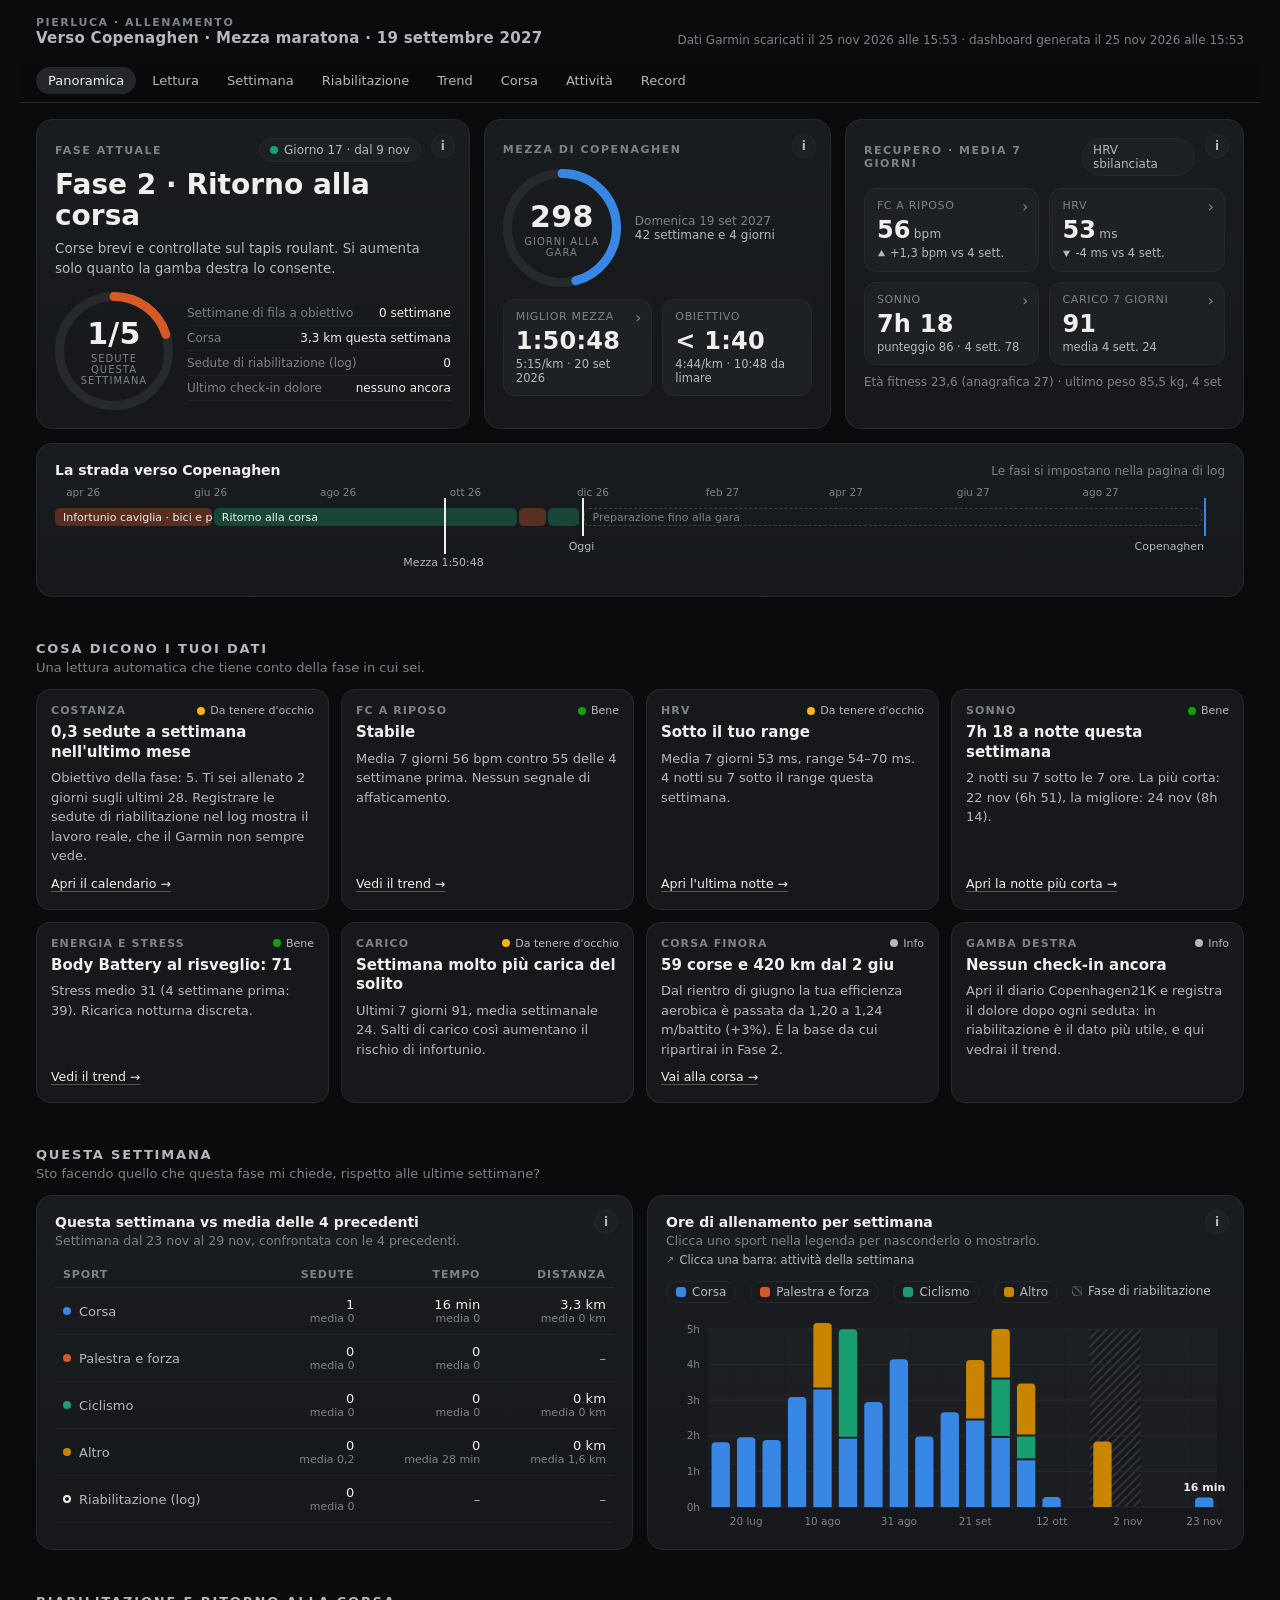
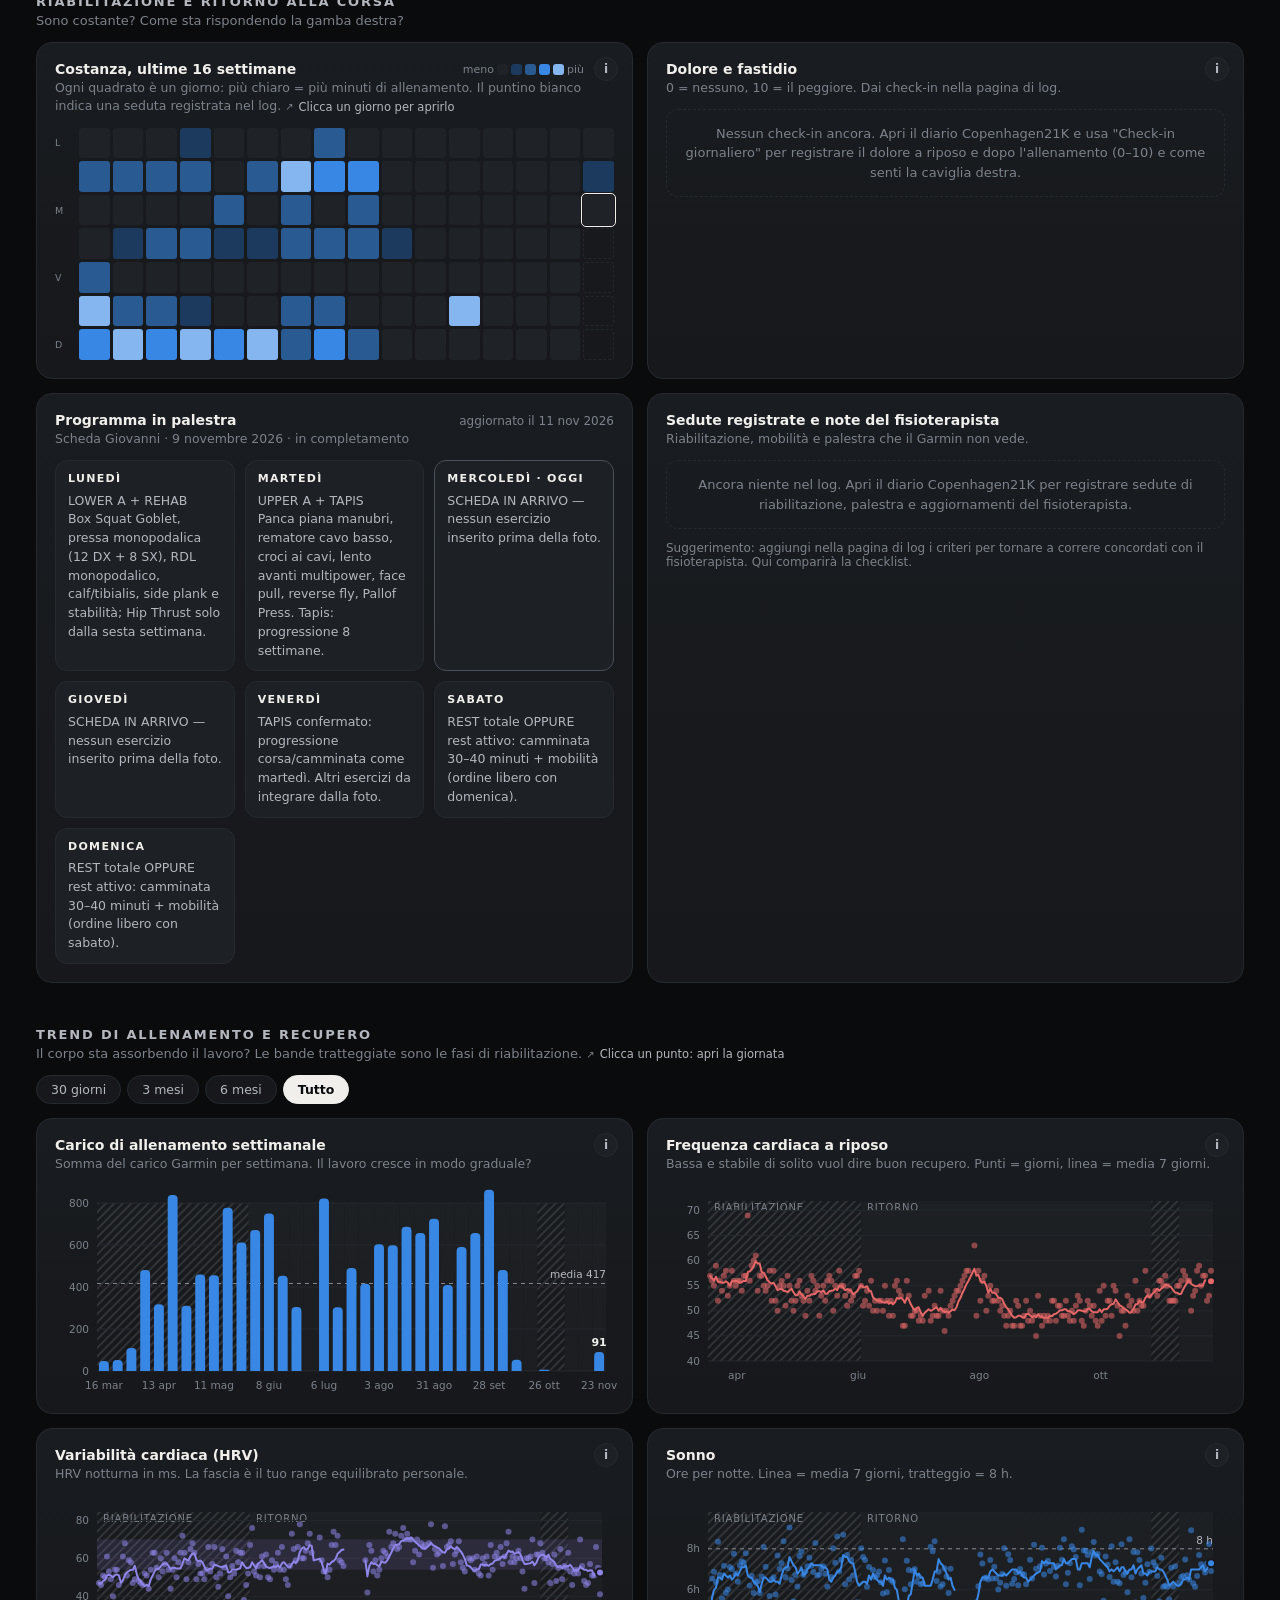
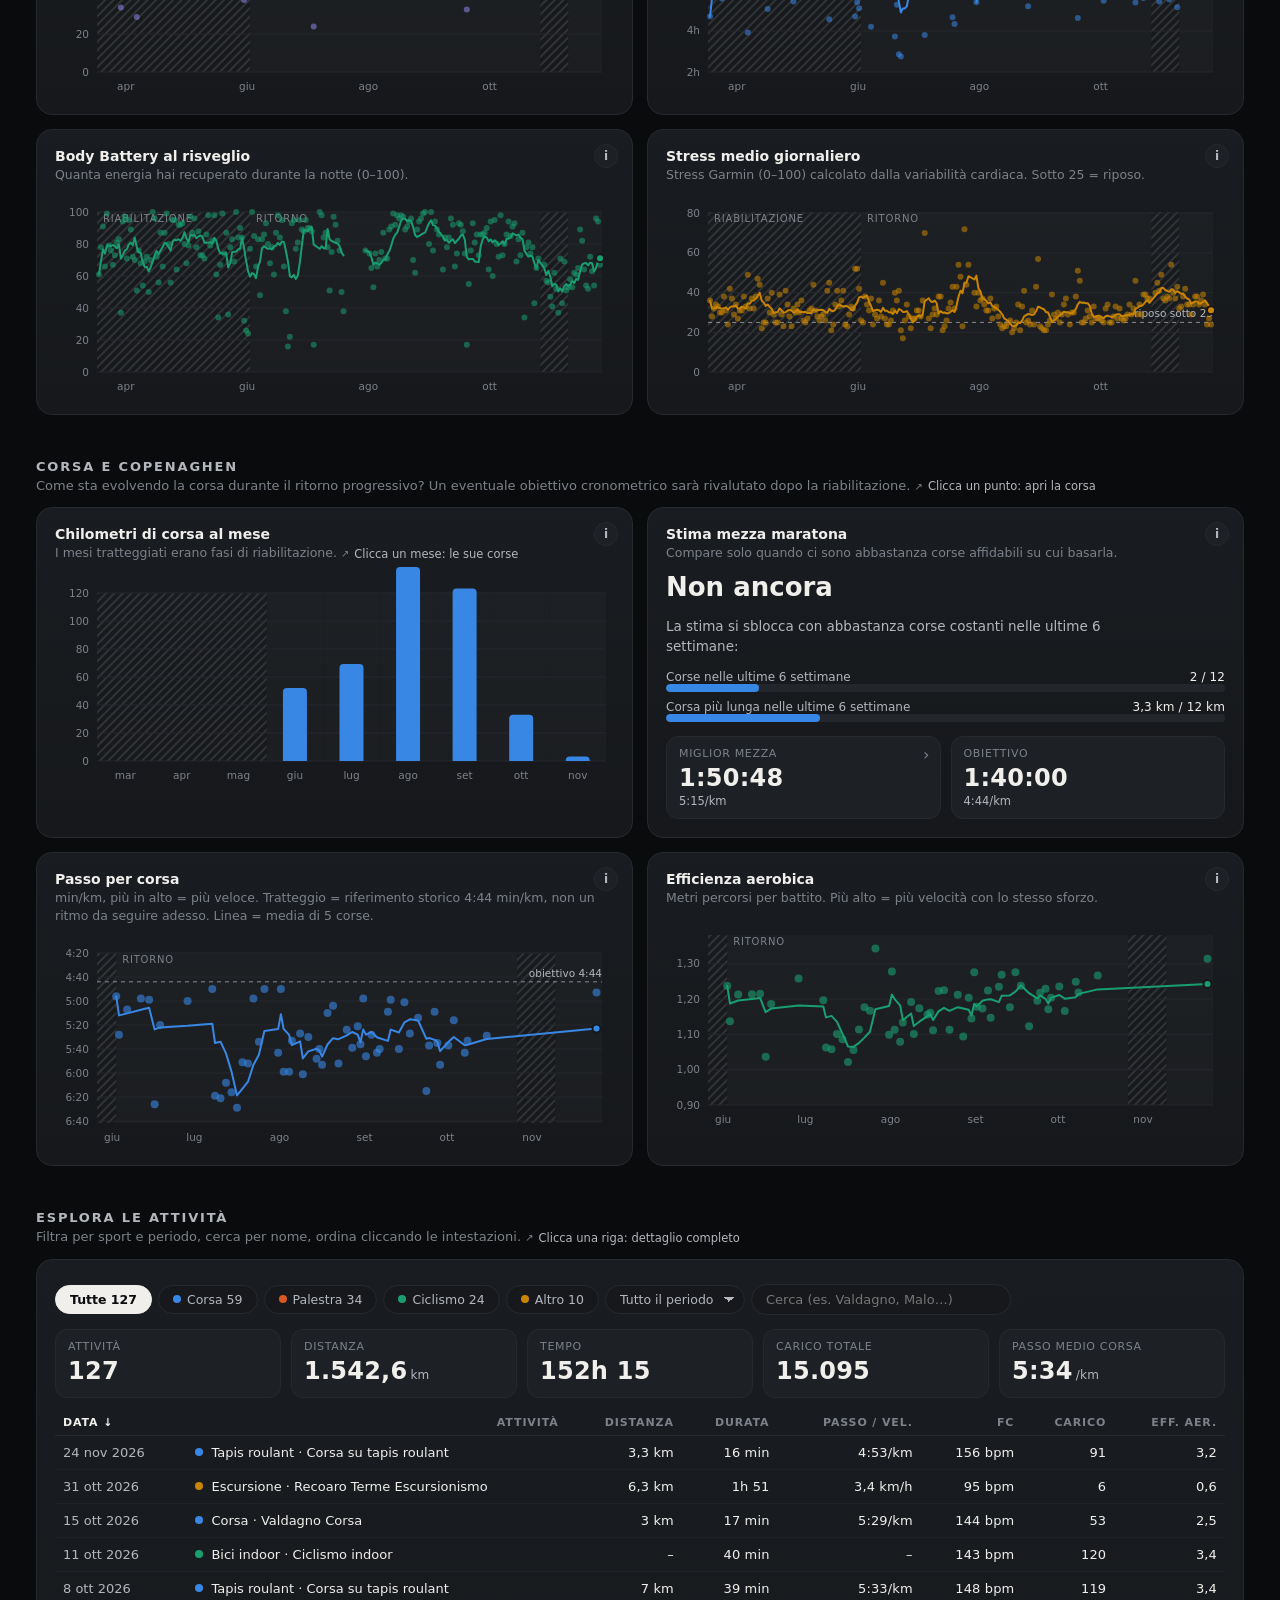
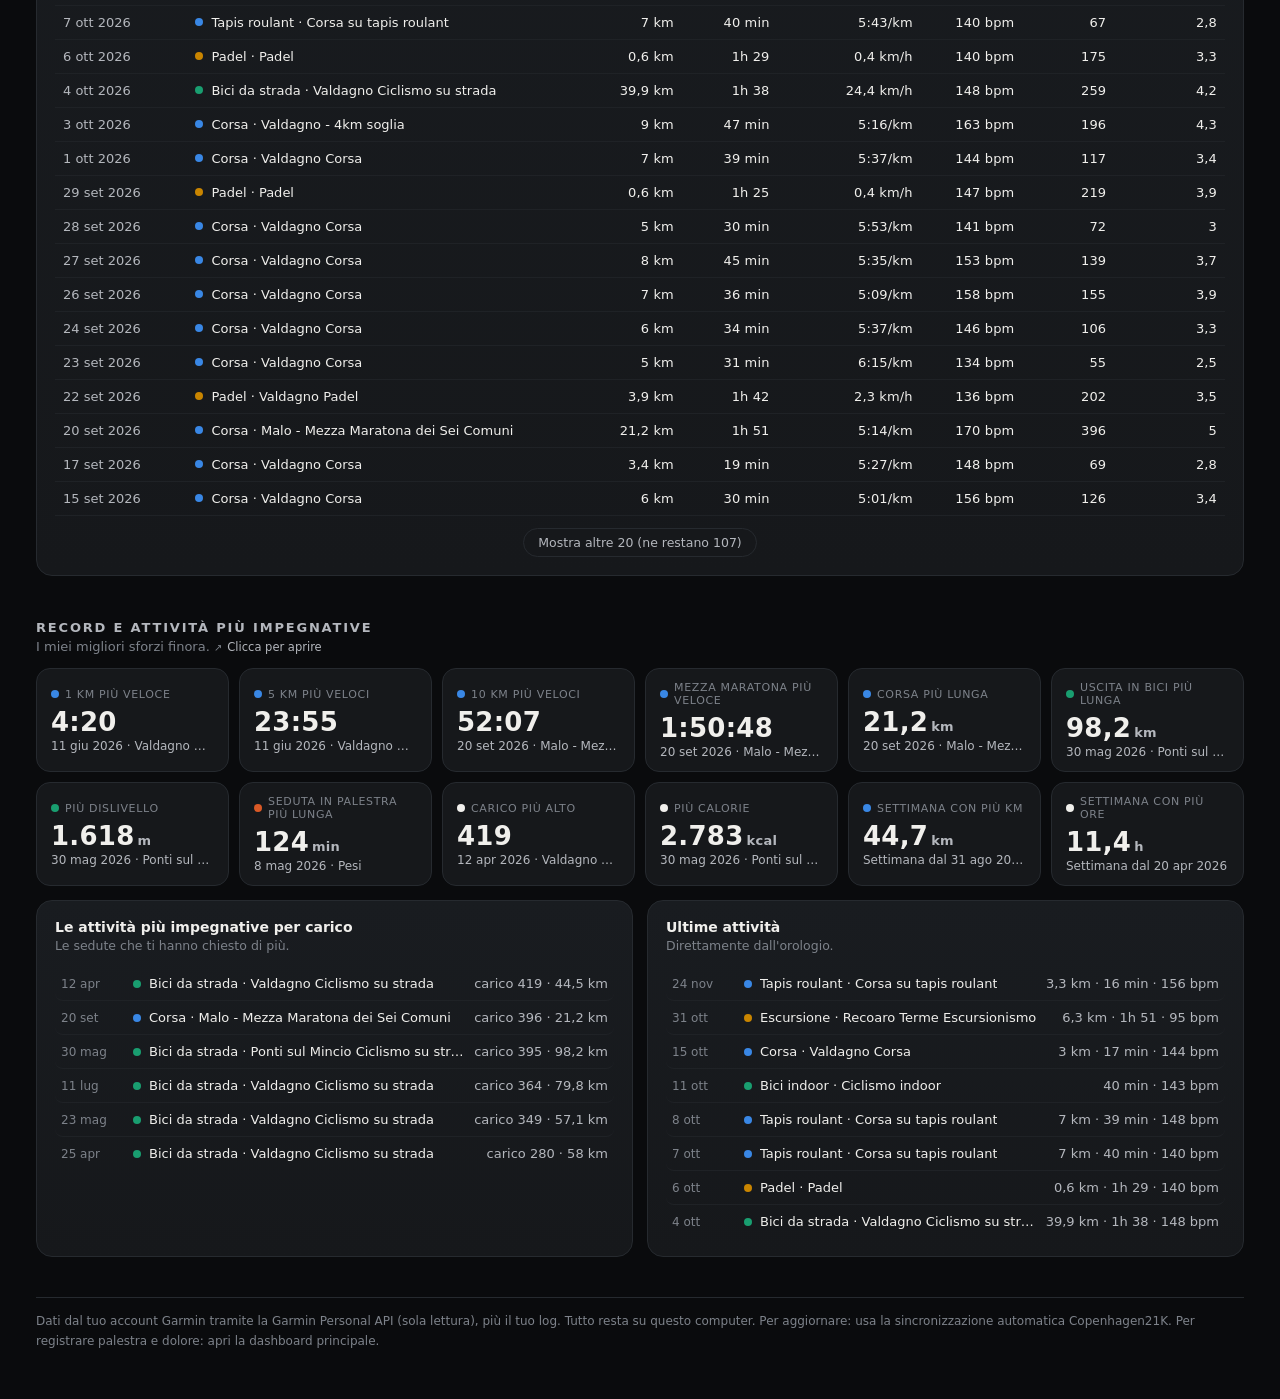
==== commit 96598256: "data: aggiorna attivita e metriche Garmin" ====
--- a/garmin/dashboard.html
+++ b/garmin/dashboard.html
@@ -323,7 +323,7 @@
 </aside>
 
 <script>
-const DATA = {"generated":"2026-11-24 16:05","lastPull":"2026-11-24T16:05:48","today":"2026-11-24","first":"2026-03-18","sports":[{"key":"run","label":"Corsa"},{"key":"gym","label":"Palestra e forza"},{"key":"ride","label":"Ciclismo"},{"key":"other","label":"Altro"}],"phase":{"kind":"return","label":"Fase 2 · Ritorno alla corsa","focus":"Corse brevi e controllate sul tapis roulant. Si aumenta solo quanto la gamba destra lo consente.","name":"Ritorno graduale: palestra + tapis (8 settimane)","start":"2026-11-09","daysIn":16,"target":5,"sessionsThisWeek":0,"streak":0},"phases":[{"start":"2026-03-01","kind":"rehab","name":"Infortunio caviglia · bici e palestra","weekly_target":4},{"start":"2026-06-02","kind":"return","name":"Ritorno alla corsa","weekly_target":4},{"start":"2026-10-26","kind":"rehab","name":"Riabilitazione e ricostruzione","weekly_target":4},{"start":"2026-11-09","kind":"return","name":"Ritorno graduale: palestra + tapis (8 settimane)","weekly_target":5}],"phaseKinds":{"rehab":{"label":"Fase 1 · Riabilitazione e ricostruzione","focus":"Forza della caviglia, mobilità dell'anca, controllo del bacino, stabilità su una gamba. Corsa in pausa per scelta."},"return":{"label":"Fase 2 · Ritorno alla corsa","focus":"Corse brevi e controllate sul tapis roulant. Si aumenta solo quanto la gamba destra lo consente."},"build":{"label":"Fase 3 · Preparazione mezza maratona","focus":"Resistenza ed efficienza aerobica verso Copenaghen; obiettivi cronometrici da rivalutare dopo il recupero."}},"goal":{"race":"Mezza Maratona di Copenaghen","date":"2027-09-19","distance_km":21.0975,"target_s":6000,"pb_s":null,"pb_label":"","pb":{"s":6648,"date":"2026-09-20","name":"Malo - Mezza Maratona dei Sei Comuni","km":21.15},"targetPace":284},"readiness":{"eligible":false,"runs":1,"longKm":3.0,"need":{"runs":12,"longKm":12.0},"rehab":false,"prediction":null},"kpi":{"rhr":{"last":53,"lastDate":"2026-11-24","avg7":55.9,"base28":54.3,"delta":1.6,"lowerIsBetter":true},"rhrSrc":"Frequenza cardiaca a riposo","hrv":{"last":55,"lastDate":"2026-11-24","avg7":53.3,"base28":57.1,"delta":-3.8,"lowerIsBetter":false},"hrvBase":{"lowUpper":51,"balancedLow":54,"balancedUpper":70,"markerValue":0.20323181},"hrvStatus":"UNBALANCED","sleep":{"last":8.24,"lastDate":"2026-11-24","avg7":7.3,"base28":6.7,"delta":0.6,"lowerIsBetter":false},"sleepScore":{"last":98,"lastDate":"2026-11-24","avg7":84.9,"base28":78.0,"delta":6.9,"lowerIsBetter":false},"acute":0,"chronic":2,"fitnessAge":23.638240378282273,"age":27,"weight":["2026-09-04",{"kg":85.5}]},"notes":[["watch","HRV 7-day average (53 ms) is below your balanced range (54–70 ms)."],["tip","Usa il diario della dashboard Copenhagen21K per registrare sedute, carichi e fastidi alla caviglia."]],"weekly":[{"w":"2026-03-16","load":48,"logged":0,"phase":"rehab","run":{"n":0,"h":0.0,"km":0.0},"gym":{"n":3,"h":3.24,"km":0.0},"ride":{"n":0,"h":0.0,"km":0.0},"other":{"n":0,"h":0.0,"km":0.0}},{"w":"2026-03-23","load":52,"logged":0,"phase":"rehab","run":{"n":0,"h":0.0,"km":0.0},"gym":{"n":3,"h":3.24,"km":0.0},"ride":{"n":0,"h":0.0,"km":0.0},"other":{"n":0,"h":0.0,"km":0.0}},{"w":"2026-03-30","load":110,"logged":0,"phase":"rehab","run":{"n":0,"h":0.0,"km":0.0},"gym":{"n":3,"h":3.64,"km":0.0},"ride":{"n":0,"h":0.0,"km":0.0},"other":{"n":2,"h":3.0,"km":17.2}},{"w":"2026-04-06","load":481,"logged":0,"phase":"rehab","run":{"n":0,"h":0.0,"km":0.0},"gym":{"n":3,"h":3.89,"km":0.0},"ride":{"n":1,"h":2.1,"km":44.5},"other":{"n":1,"h":0.76,"km":4.7}},{"w":"2026-04-13","load":318,"logged":0,"phase":"rehab","run":{"n":0,"h":0.0,"km":0.0},"gym":{"n":4,"h":5.27,"km":0.0},"ride":{"n":1,"h":1.58,"km":38.1},"other":{"n":1,"h":1.03,"km":6.8}},{"w":"2026-04-20","load":838,"logged":0,"phase":"rehab","run":{"n":0,"h":0.0,"km":0.0},"gym":{"n":2,"h":3.2,"km":0.0},"ride":{"n":4,"h":8.17,"km":170.6},"other":{"n":0,"h":0.0,"km":0.0}},{"w":"2026-04-27","load":311,"logged":0,"phase":"rehab","run":{"n":0,"h":0.0,"km":0.0},"gym":{"n":4,"h":5.39,"km":0.0},"ride":{"n":1,"h":1.31,"km":27.8},"other":{"n":1,"h":3.12,"km":9.8}},{"w":"2026-05-04","load":459,"logged":0,"phase":"rehab","run":{"n":0,"h":0.0,"km":0.0},"gym":{"n":4,"h":6.89,"km":0.0},"ride":{"n":2,"h":3.47,"km":81.0},"other":{"n":0,"h":0.0,"km":0.0}},{"w":"2026-05-11","load":456,"logged":0,"phase":"rehab","run":{"n":0,"h":0.0,"km":0.0},"gym":{"n":3,"h":5.19,"km":0.0},"ride":{"n":1,"h":3.32,"km":60.4},"other":{"n":0,"h":0.0,"km":0.0}},{"w":"2026-05-18","load":777,"logged":0,"phase":"rehab","run":{"n":0,"h":0.0,"km":0.0},"gym":{"n":3,"h":4.43,"km":0.0},"ride":{"n":3,"h":6.63,"km":147.3},"other":{"n":0,"h":0.0,"km":0.0}},{"w":"2026-05-25","load":612,"logged":0,"phase":"rehab","run":{"n":0,"h":0.0,"km":0.0},"gym":{"n":1,"h":1.66,"km":0.0},"ride":{"n":2,"h":9.03,"km":182.2},"other":{"n":0,"h":0.0,"km":0.0}},{"w":"2026-06-01","load":672,"logged":0,"phase":"return","run":{"n":3,"h":1.69,"km":19.4},"gym":{"n":0,"h":0.0,"km":0.0},"ride":{"n":1,"h":1.62,"km":38.9},"other":{"n":0,"h":0.0,"km":0.0}},{"w":"2026-06-08","load":750,"logged":0,"phase":"return","run":{"n":2,"h":1.36,"km":16.4},"gym":{"n":1,"h":1.1,"km":0.0},"ride":{"n":1,"h":1.84,"km":48.4},"other":{"n":0,"h":0.0,"km":0.0}},{"w":"2026-06-15","load":453,"logged":0,"phase":"return","run":{"n":2,"h":1.22,"km":12.2},"gym":{"n":0,"h":0.0,"km":0.0},"ride":{"n":1,"h":1.02,"km":28.4},"other":{"n":0,"h":0.0,"km":0.0}},{"w":"2026-06-22","load":305,"logged":0,"phase":"return","run":{"n":1,"h":0.35,"km":4.2},"gym":{"n":0,"h":0.0,"km":0.0},"ride":{"n":2,"h":1.29,"km":0.0},"other":{"n":0,"h":0.0,"km":0.0}},{"w":"2026-06-29","load":0,"logged":0,"phase":"return","run":{"n":0,"h":0.0,"km":0.0},"gym":{"n":0,"h":0.0,"km":0.0},"ride":{"n":0,"h":0.0,"km":0.0},"other":{"n":0,"h":0.0,"km":0.0}},{"w":"2026-07-06","load":821,"logged":0,"phase":"return","run":{"n":4,"h":2.37,"km":23.9},"gym":{"n":0,"h":0.0,"km":0.0},"ride":{"n":1,"h":3.21,"km":79.8},"other":{"n":0,"h":0.0,"km":0.0}},{"w":"2026-07-13","load":304,"logged":0,"phase":"return","run":{"n":3,"h":1.82,"km":17.5},"gym":{"n":0,"h":0.0,"km":0.0},"ride":{"n":0,"h":0.0,"km":0.0},"other":{"n":0,"h":0.0,"km":0.0}},{"w":"2026-07-20","load":490,"logged":0,"phase":"return","run":{"n":4,"h":1.96,"km":22.0},"gym":{"n":0,"h":0.0,"km":0.0},"ride":{"n":0,"h":0.0,"km":0.0},"other":{"n":0,"h":0.0,"km":0.0}},{"w":"2026-07-27","load":415,"logged":0,"phase":"return","run":{"n":3,"h":1.88,"km":19.9},"gym":{"n":0,"h":0.0,"km":0.0},"ride":{"n":0,"h":0.0,"km":0.0},"other":{"n":0,"h":0.0,"km":0.0}},{"w":"2026-08-03","load":604,"logged":0,"phase":"return","run":{"n":4,"h":3.09,"km":31.9},"gym":{"n":0,"h":0.0,"km":0.0},"ride":{"n":0,"h":0.0,"km":0.0},"other":{"n":0,"h":0.0,"km":0.0}},{"w":"2026-08-10","load":599,"logged":0,"phase":"return","run":{"n":4,"h":3.3,"km":34.5},"gym":{"n":0,"h":0.0,"km":0.0},"ride":{"n":0,"h":0.0,"km":0.0},"other":{"n":1,"h":1.87,"km":7.3}},{"w":"2026-08-17","load":687,"logged":0,"phase":"return","run":{"n":3,"h":1.92,"km":21.0},"gym":{"n":0,"h":0.0,"km":0.0},"ride":{"n":1,"h":3.07,"km":78.3},"other":{"n":0,"h":0.0,"km":0.0}},{"w":"2026-08-24","load":657,"logged":0,"phase":"return","run":{"n":4,"h":2.95,"km":32.1},"gym":{"n":0,"h":0.0,"km":0.0},"ride":{"n":0,"h":0.0,"km":0.0},"other":{"n":0,"h":0.0,"km":0.0}},{"w":"2026-08-31","load":725,"logged":0,"phase":"return","run":{"n":5,"h":4.15,"km":44.7},"gym":{"n":0,"h":0.0,"km":0.0},"ride":{"n":0,"h":0.0,"km":0.0},"other":{"n":0,"h":0.0,"km":0.0}},{"w":"2026-09-07","load":409,"logged":0,"phase":"return","run":{"n":3,"h":1.98,"km":22.0},"gym":{"n":0,"h":0.0,"km":0.0},"ride":{"n":0,"h":0.0,"km":0.0},"other":{"n":0,"h":0.0,"km":0.0}},{"w":"2026-09-14","load":591,"logged":0,"phase":"return","run":{"n":3,"h":2.66,"km":30.5},"gym":{"n":0,"h":0.0,"km":0.0},"ride":{"n":0,"h":0.0,"km":0.0},"other":{"n":0,"h":0.0,"km":0.0}},{"w":"2026-09-21","load":657,"logged":0,"phase":"return","run":{"n":4,"h":2.43,"km":26.0},"gym":{"n":0,"h":0.0,"km":0.0},"ride":{"n":0,"h":0.0,"km":0.0},"other":{"n":1,"h":1.7,"km":3.9}},{"w":"2026-09-28","load":863,"logged":0,"phase":"return","run":{"n":3,"h":1.94,"km":21.0},"gym":{"n":0,"h":0.0,"km":0.0},"ride":{"n":1,"h":1.64,"km":39.9},"other":{"n":1,"h":1.42,"km":0.6}},{"w":"2026-10-05","load":481,"logged":0,"phase":"return","run":{"n":2,"h":1.31,"km":14.0},"gym":{"n":0,"h":0.0,"km":0.0},"ride":{"n":1,"h":0.67,"km":0.0},"other":{"n":1,"h":1.49,"km":0.6}},{"w":"2026-10-12","load":53,"logged":0,"phase":"return","run":{"n":1,"h":0.28,"km":3.0},"gym":{"n":0,"h":0.0,"km":0.0},"ride":{"n":0,"h":0.0,"km":0.0},"other":{"n":0,"h":0.0,"km":0.0}},{"w":"2026-10-19","load":0,"logged":0,"phase":"return","run":{"n":0,"h":0.0,"km":0.0},"gym":{"n":0,"h":0.0,"km":0.0},"ride":{"n":0,"h":0.0,"km":0.0},"other":{"n":0,"h":0.0,"km":0.0}},{"w":"2026-10-26","load":6,"logged":0,"phase":"rehab","run":{"n":0,"h":0.0,"km":0.0},"gym":{"n":0,"h":0.0,"km":0.0},"ride":{"n":0,"h":0.0,"km":0.0},"other":{"n":1,"h":1.84,"km":6.3}},{"w":"2026-11-02","load":0,"logged":0,"phase":"rehab","run":{"n":0,"h":0.0,"km":0.0},"gym":{"n":0,"h":0.0,"km":0.0},"ride":{"n":0,"h":0.0,"km":0.0},"other":{"n":0,"h":0.0,"km":0.0}},{"w":"2026-11-09","load":0,"logged":0,"phase":"return","run":{"n":0,"h":0.0,"km":0.0},"gym":{"n":0,"h":0.0,"km":0.0},"ride":{"n":0,"h":0.0,"km":0.0},"other":{"n":0,"h":0.0,"km":0.0}},{"w":"2026-11-16","load":0,"logged":0,"phase":"return","run":{"n":0,"h":0.0,"km":0.0},"gym":{"n":0,"h":0.0,"km":0.0},"ride":{"n":0,"h":0.0,"km":0.0},"other":{"n":0,"h":0.0,"km":0.0}},{"w":"2026-11-23","load":0,"logged":0,"phase":"return","run":{"n":0,"h":0.0,"km":0.0},"gym":{"n":0,"h":0.0,"km":0.0},"ride":{"n":0,"h":0.0,"km":0.0},"other":{"n":0,"h":0.0,"km":0.0}}],"weekCmp":[{"sport":"run","label":"Corsa","n":0,"h":0.0,"km":0.0,"avgN":0.0,"avgH":0.0,"avgKm":0.0},{"sport":"gym","label":"Palestra e forza","n":0,"h":0.0,"km":0.0,"avgN":0.0,"avgH":0.0,"avgKm":0.0},{"sport":"ride","label":"Ciclismo","n":0,"h":0.0,"km":0.0,"avgN":0.0,"avgH":0.0,"avgKm":0.0},{"sport":"other","label":"Altro","n":0,"h":0.0,"km":0.0,"avgN":0.2,"avgH":0.46,"avgKm":1.6},{"sport":"logged","label":"Sedute di riabilitazione (log)","n":0,"h":null,"km":null,"avgN":0.0,"avgH":null,"avgKm":null}],"monthly":[{"m":"2026-03","km":0,"n":0,"phase":"rehab"},{"m":"2026-04","km":0,"n":0,"phase":"rehab"},{"m":"2026-05","km":0,"n":0,"phase":"rehab"},{"m":"2026-06","km":52.2,"n":8,"phase":"return"},{"m":"2026-07","km":69.2,"n":12,"phase":"return"},{"m":"2026-08","km":138.6,"n":18,"phase":"return"},{"m":"2026-09","km":123.3,"n":15,"phase":"return"},{"m":"2026-10","km":33.0,"n":5,"phase":"return"},{"m":"2026-11","km":0,"n":0,"phase":"return"}],"series":{"rhr":[["2026-03-18",57],["2026-03-19",56],["2026-03-20",55],["2026-03-21",59],["2026-03-22",52],["2026-03-23",56],["2026-03-24",54],["2026-03-25",57],["2026-03-26",58],["2026-03-27",53],["2026-03-28",55],["2026-03-29",58],["2026-03-30",56],["2026-03-31",55],["2026-04-01",56],["2026-04-02",56],["2026-04-03",54],["2026-04-04",57],["2026-04-05",57],["2026-04-06",69],["2026-04-07",56],["2026-04-08",59],["2026-04-09",60],["2026-04-10",61],["2026-04-11",54],["2026-04-12",57],["2026-04-13",57],["2026-04-14",55],["2026-04-15",54],["2026-04-16",55],["2026-04-17",58],["2026-04-18",52],["2026-04-19",58],["2026-04-20",52],["2026-04-21",50],["2026-04-22",55],["2026-04-23",56],["2026-04-24",55],["2026-04-25",51],["2026-04-26",57],["2026-04-27",55],["2026-04-28",52],["2026-04-29",50],["2026-04-30",52],["2026-05-01",55],["2026-05-02",56],["2026-05-03",53],["2026-05-04",52],["2026-05-05",49],["2026-05-06",54],["2026-05-07",52],["2026-05-08",57],["2026-05-09",56],["2026-05-10",54],["2026-05-11",55],["2026-05-12",49],["2026-05-13",53],["2026-05-14",55],["2026-05-15",52],["2026-05-16",56],["2026-05-17",57],["2026-05-18",56],["2026-05-19",50],["2026-05-20",55],["2026-05-21",53],["2026-05-22",58],["2026-05-23",55],["2026-05-24",55],["2026-05-25",53],["2026-05-26",51],["2026-05-27",54],["2026-05-28",52],["2026-05-29",53],["2026-05-30",57],["2026-05-31",57],["2026-06-01",58],["2026-06-02",55],["2026-06-03",51],["2026-06-04",52],["2026-06-05",54],["2026-06-06",51],["2026-06-07",56],["2026-06-08",50],["2026-06-09",52],["2026-06-10",50],["2026-06-11",52],["2026-06-12",52],["2026-06-13",50],["2026-06-14",55],["2026-06-15",52],["2026-06-16",49],["2026-06-17",52],["2026-06-18",49],["2026-06-19",55],["2026-06-20",56],["2026-06-21",54],["2026-06-22",53],["2026-06-23",47],["2026-06-24",47],["2026-06-25",56],["2026-06-26",53],["2026-06-27",49],["2026-06-28",49],["2026-06-29",50],["2026-06-30",50],["2026-07-01",48],["2026-07-02",49],["2026-07-03",48],["2026-07-04",53],["2026-07-06",54],["2026-07-07",48],["2026-07-08",49],["2026-07-09",51],["2026-07-10",49],["2026-07-11",49],["2026-07-12",54],["2026-07-13",50],["2026-07-14",46],["2026-07-15",50],["2026-07-16",49],["2026-07-17",51],["2026-07-18",52],["2026-07-19",53],["2026-07-20",54],["2026-07-21",54],["2026-07-22",55],["2026-07-23",56],["2026-07-24",57],["2026-07-25",58],["2026-07-26",58],["2026-07-29",63],["2026-07-30",49],["2026-07-31",58],["2026-08-01",52],["2026-08-02",56],["2026-08-03",57],["2026-08-04",50],["2026-08-05",53],["2026-08-06",55],["2026-08-07",52],["2026-08-08",52],["2026-08-09",54],["2026-08-10",52],["2026-08-11",50],["2026-08-12",51],["2026-08-13",49],["2026-08-14",47],["2026-08-15",49],["2026-08-16",50],["2026-08-17",47],["2026-08-18",47],["2026-08-19",52],["2026-08-20",51],["2026-08-21",47],["2026-08-22",47],["2026-08-23",49],["2026-08-24",52],["2026-08-25",48],["2026-08-26",50],["2026-08-27",48],["2026-08-28",49],["2026-08-29",45],["2026-08-30",53],["2026-08-31",49],["2026-09-01",47],["2026-09-02",49],["2026-09-03",48],["2026-09-04",49],["2026-09-05",48],["2026-09-06",52],["2026-09-07",52],["2026-09-08",48],["2026-09-09",51],["2026-09-10",51],["2026-09-11",49],["2026-09-12",49],["2026-09-13",52],["2026-09-14",49],["2026-09-15",48],["2026-09-16",50],["2026-09-17",48],["2026-09-18",51],["2026-09-19",53],["2026-09-20",52],["2026-09-21",48],["2026-09-22",47],["2026-09-23",50],["2026-09-24",52],["2026-09-25",51],["2026-09-26",49],["2026-09-27",51],["2026-09-28",48],["2026-09-29",47],["2026-09-30",54],["2026-10-01",48],["2026-10-02",55],["2026-10-03",49],["2026-10-04",52],["2026-10-05",52],["2026-10-06",49],["2026-10-07",55],["2026-10-08",54],["2026-10-09",51],["2026-10-10",45],["2026-10-11",50],["2026-10-12",50],["2026-10-13",47],["2026-10-14",53],["2026-10-15",51],["2026-10-16",52],["2026-10-17",50],["2026-10-18",56],["2026-10-19",50],["2026-10-20",52],["2026-10-21",51],["2026-10-22",51],["2026-10-23",58],["2026-10-24",54],["2026-10-25",53],["2026-10-28",54],["2026-10-29",53],["2026-10-30",56],["2026-10-31",56],["2026-11-01",55],["2026-11-02",57],["2026-11-03",55],["2026-11-04",52],["2026-11-05",52],["2026-11-06",52],["2026-11-07",52],["2026-11-08",55],["2026-11-09",55],["2026-11-10",56],["2026-11-11",58],["2026-11-12",57],["2026-11-13",56],["2026-11-14",56],["2026-11-15",50],["2026-11-16",53],["2026-11-17",54],["2026-11-18",58],["2026-11-19",59],["2026-11-20",55],["2026-11-21",57],["2026-11-22",57],["2026-11-23",52],["2026-11-24",53]],"hrv":[["2026-03-18",47],["2026-03-19",46],["2026-03-20",51],["2026-03-21",50],["2026-03-22",61],["2026-03-23",53],["2026-03-24",49],["2026-03-25",40],["2026-03-26",54],["2026-03-27",54],["2026-03-28",46],["2026-03-29",34],["2026-03-30",61],["2026-03-31",68],["2026-04-01",51],["2026-04-02",59],["2026-04-03",58],["2026-04-04",47],["2026-04-05",49],["2026-04-06",29],["2026-04-07",48],["2026-04-08",47],["2026-04-09",46],["2026-04-10",52],["2026-04-11",51],["2026-04-12",44],["2026-04-13",54],["2026-04-14",63],["2026-04-15",63],["2026-04-16",55],["2026-04-17",50],["2026-04-18",60],["2026-04-19",53],["2026-04-20",57],["2026-04-21",63],["2026-04-22",54],["2026-04-23",44],["2026-04-24",54],["2026-04-25",60],["2026-04-26",50],["2026-04-27",58],["2026-04-28",63],["2026-04-29",72],["2026-04-30",63],["2026-05-01",49],["2026-05-02",58],["2026-05-03",65],["2026-05-04",68],["2026-05-05",63],["2026-05-06",49],["2026-05-07",57],["2026-05-08",52],["2026-05-09",52],["2026-05-10",49],["2026-05-11",54],["2026-05-12",66],["2026-05-13",53],["2026-05-14",57],["2026-05-15",66],["2026-05-16",50],["2026-05-17",45],["2026-05-18",52],["2026-05-19",65],["2026-05-20",55],["2026-05-21",61],["2026-05-22",40],["2026-05-23",50],["2026-05-24",56],["2026-05-25",52],["2026-05-26",64],["2026-05-27",58],["2026-05-28",63],["2026-05-29",63],["2026-05-30",38],["2026-05-31",46],["2026-06-01",52],["2026-06-02",67],["2026-06-03",76],["2026-06-04",53],["2026-06-05",51],["2026-06-06",56],["2026-06-07",50],["2026-06-08",61],["2026-06-09",56],["2026-06-10",62],["2026-06-11",50],["2026-06-12",49],["2026-06-13",59],["2026-06-14",54],["2026-06-15",57],["2026-06-16",63],["2026-06-17",54],["2026-06-18",66],["2026-06-19",54],["2026-06-20",49],["2026-06-21",46],["2026-06-22",56],["2026-06-23",73],["2026-06-24",65],["2026-06-25",59],["2026-06-26",66],["2026-06-27",78],["2026-06-28",60],["2026-06-29",60],["2026-06-30",64],["2026-07-01",68],["2026-07-02",73],["2026-07-03",63],["2026-07-04",24],["2026-07-07",71],["2026-07-08",59],["2026-07-09",53],["2026-07-10",53],["2026-07-11",50],["2026-07-12",54],["2026-07-13",67],["2026-07-14",74],["2026-07-15",67],["2026-07-16",72],["2026-07-17",59],["2026-07-18",58],["2026-07-19",56],["2026-07-30",59],["2026-07-31",42],["2026-08-01",67],["2026-08-02",64],["2026-08-03",53],["2026-08-04",59],["2026-08-05",51],["2026-08-06",54],["2026-08-07",60],["2026-08-08",64],["2026-08-09",63],["2026-08-10",61],["2026-08-11",74],["2026-08-12",66],["2026-08-13",68],["2026-08-14",73],["2026-08-15",65],["2026-08-16",66],["2026-08-17",72],["2026-08-18",76],["2026-08-19",70],["2026-08-20",73],["2026-08-21",70],["2026-08-22",70],["2026-08-23",58],["2026-08-24",64],["2026-08-25",70],["2026-08-26",62],["2026-08-27",68],["2026-08-28",66],["2026-08-29",67],["2026-08-31",68],["2026-09-01",78],["2026-09-02",55],["2026-09-03",65],["2026-09-04",62],["2026-09-05",63],["2026-09-07",56],["2026-09-08",77],["2026-09-09",66],["2026-09-10",67],["2026-09-11",69],["2026-09-12",57],["2026-09-13",62],["2026-09-14",64],["2026-09-15",69],["2026-09-16",58],["2026-09-17",55],["2026-09-18",53],["2026-09-19",33],["2026-09-20",60],["2026-09-21",59],["2026-09-22",60],["2026-09-23",54],["2026-09-24",61],["2026-09-25",52],["2026-09-26",51],["2026-09-27",60],["2026-09-28",57],["2026-09-29",61],["2026-09-30",51],["2026-10-01",67],["2026-10-02",54],["2026-10-03",61],["2026-10-04",63],["2026-10-05",60],["2026-10-06",66],["2026-10-07",57],["2026-10-08",61],["2026-10-09",68],["2026-10-10",74],["2026-10-11",58],["2026-10-12",61],["2026-10-13",58],["2026-10-14",60],["2026-10-15",64],["2026-10-16",60],["2026-10-17",53],["2026-10-18",44],["2026-10-19",60],["2026-10-20",60],["2026-10-21",61],["2026-10-22",70],["2026-10-23",47],["2026-10-24",62],["2026-10-25",62],["2026-10-26",68],["2026-10-27",63],["2026-10-28",60],["2026-10-29",60],["2026-10-30",58],["2026-10-31",47],["2026-11-01",57],["2026-11-02",62],["2026-11-03",48],["2026-11-04",55],["2026-11-05",65],["2026-11-06",49],["2026-11-07",56],["2026-11-08",55],["2026-11-09",63],["2026-11-10",53],["2026-11-11",46],["2026-11-12",52],["2026-11-13",54],["2026-11-14",52],["2026-11-15",70],["2026-11-16",56],["2026-11-17",48],["2026-11-18",46],["2026-11-19",47],["2026-11-20",57],["2026-11-21",51],["2026-11-22",51],["2026-11-23",66],["2026-11-24",55]],"sleepH":[["2026-03-18",4.7],["2026-03-19",6.55],["2026-03-20",6.88],["2026-03-21",6.38],["2026-03-22",8.35],["2026-03-23",6.73],["2026-03-24",5.58],["2026-03-25",7.17],["2026-03-26",5.85],["2026-03-27",6.02],["2026-03-28",7.12],["2026-03-29",7.02],["2026-03-30",7.76],["2026-03-31",6.78],["2026-04-01",6.4],["2026-04-02",7.2],["2026-04-03",7.38],["2026-04-04",7.33],["2026-04-05",7.78],["2026-04-06",3.92],["2026-04-07",6.2],["2026-04-08",6.68],["2026-04-09",5.85],["2026-04-10",6.37],["2026-04-11",6.42],["2026-04-12",5.85],["2026-04-13",6.65],["2026-04-14",8.09],["2026-04-15",7.13],["2026-04-16",5.07],["2026-04-17",5.7],["2026-04-18",6.52],["2026-04-19",6.62],["2026-04-20",5.78],["2026-04-21",7.67],["2026-04-22",7.03],["2026-04-23",7.3],["2026-04-24",8.37],["2026-04-25",6.62],["2026-04-26",7.05],["2026-04-27",9.04],["2026-04-28",6.48],["2026-04-29",5.43],["2026-04-30",6.72],["2026-05-01",6.17],["2026-05-02",7.65],["2026-05-03",7.87],["2026-05-04",6.72],["2026-05-05",6.9],["2026-05-06",7.15],["2026-05-07",7.57],["2026-05-08",7.18],["2026-05-09",6.87],["2026-05-10",8.28],["2026-05-11",6.7],["2026-05-12",6.75],["2026-05-13",7.03],["2026-05-14",7.15],["2026-05-15",6.78],["2026-05-16",6.17],["2026-05-17",4.57],["2026-05-18",6.63],["2026-05-19",8.03],["2026-05-20",7.32],["2026-05-21",8.6],["2026-05-22",6.89],["2026-05-23",7.47],["2026-05-24",8.68],["2026-05-25",6.27],["2026-05-26",7.7],["2026-05-27",6.5],["2026-05-28",7.45],["2026-05-29",6.7],["2026-05-30",4.7],["2026-05-31",5.4],["2026-06-01",5.1],["2026-06-02",8.03],["2026-06-03",7.6],["2026-06-04",7.45],["2026-06-05",6.15],["2026-06-06",7.12],["2026-06-07",4.2],["2026-06-08",6.97],["2026-06-09",6.62],["2026-06-10",6.7],["2026-06-11",6.9],["2026-06-12",6.37],["2026-06-13",5.82],["2026-06-14",7.43],["2026-06-15",5.88],["2026-06-16",6.97],["2026-06-17",6.48],["2026-06-18",6.38],["2026-06-19",3.73],["2026-06-20",5.28],["2026-06-21",2.87],["2026-06-22",2.76],["2026-06-23",8.47],["2026-06-24",6.03],["2026-06-25",7.42],["2026-06-26",6.97],["2026-06-27",6.28],["2026-06-28",6.93],["2026-06-29",7.02],["2026-06-30",6.4],["2026-07-01",6.65],["2026-07-02",6.27],["2026-07-03",6.32],["2026-07-04",3.8],["2026-07-07",8.1],["2026-07-08",7.88],["2026-07-09",8.37],["2026-07-10",6.43],["2026-07-11",6.88],["2026-07-12",6.17],["2026-07-13",6.27],["2026-07-14",7.05],["2026-07-15",6.65],["2026-07-16",5.85],["2026-07-17",7.03],["2026-07-18",4.67],["2026-07-19",4.34],["2026-07-30",5.4],["2026-07-31",6.18],["2026-08-01",7.72],["2026-08-02",7.28],["2026-08-03",6.57],["2026-08-04",6.6],["2026-08-05",6.5],["2026-08-06",7.45],["2026-08-07",6.55],["2026-08-08",7.13],["2026-08-09",6.55],["2026-08-10",6.02],["2026-08-11",6.35],["2026-08-12",6.77],["2026-08-13",8.03],["2026-08-14",6.2],["2026-08-15",7.73],["2026-08-16",7.45],["2026-08-17",6.3],["2026-08-18",6.53],["2026-08-19",6.85],["2026-08-20",6.23],["2026-08-21",7.02],["2026-08-22",6.77],["2026-08-23",6.75],["2026-08-24",6.27],["2026-08-25",5.2],["2026-08-26",7.47],["2026-08-27",6.55],["2026-08-28",8.2],["2026-08-29",7.03],["2026-08-31",7.15],["2026-09-01",8.05],["2026-09-02",6.75],["2026-09-03",7.28],["2026-09-04",7.42],["2026-09-05",6.92],["2026-09-07",7.13],["2026-09-08",6.65],["2026-09-09",7.17],["2026-09-10",8.05],["2026-09-11",7.47],["2026-09-12",8.47],["2026-09-13",6.27],["2026-09-14",6.83],["2026-09-15",7.3],["2026-09-16",8.13],["2026-09-17",7.97],["2026-09-18",7.6],["2026-09-19",4.63],["2026-09-20",6.23],["2026-09-21",8.93],["2026-09-22",7.92],["2026-09-23",7.9],["2026-09-24",7.7],["2026-09-25",6.53],["2026-09-26",7.85],["2026-09-27",8.33],["2026-09-28",7.68],["2026-09-29",7.75],["2026-09-30",6.9],["2026-10-01",6.77],["2026-10-02",5.47],["2026-10-03",7.62],["2026-10-04",7.23],["2026-10-05",6.63],["2026-10-06",8.12],["2026-10-07",6.4],["2026-10-08",7.34],["2026-10-09",6.39],["2026-10-10",6.32],["2026-10-11",8.22],["2026-10-12",6.72],["2026-10-13",6.85],["2026-10-14",5.88],["2026-10-15",8.47],["2026-10-16",6.61],["2026-10-17",7.85],["2026-10-18",5.38],["2026-10-19",7.83],["2026-10-20",7.45],["2026-10-21",6.8],["2026-10-22",5.6],["2026-10-23",6.35],["2026-10-24",7.25],["2026-10-25",6.88],["2026-10-26",8.02],["2026-10-27",7.35],["2026-10-28",7.18],["2026-10-29",6.68],["2026-10-30",5.43],["2026-10-31",7.57],["2026-11-01",6.15],["2026-11-02",6.2],["2026-11-03",6.15],["2026-11-04",5.53],["2026-11-05",7.08],["2026-11-06",6.17],["2026-11-07",7.15],["2026-11-08",5.15],["2026-11-09",6.33],["2026-11-10",6.61],["2026-11-11",6.68],["2026-11-12",7.48],["2026-11-13",6.71],["2026-11-14",6.5],["2026-11-15",8.9],["2026-11-16",6.32],["2026-11-17",6.15],["2026-11-18",6.68],["2026-11-19",7.7],["2026-11-20",7.25],["2026-11-21",7.07],["2026-11-22",6.85],["2026-11-23",7.27],["2026-11-24",8.24]],"sleepScore":[["2026-03-18",60],["2026-03-19",77],["2026-03-20",82],["2026-03-21",64],["2026-03-22",97],["2026-03-23",77],["2026-03-24",72],["2026-03-25",79],["2026-03-26",74],["2026-03-27",71],["2026-03-28",64],["2026-03-29",56],["2026-03-30",85],["2026-03-31",82],["2026-04-01",74],["2026-04-02",80],["2026-04-03",84],["2026-04-04",77],["2026-04-05",81],["2026-04-06",31],["2026-04-07",82],["2026-04-08",79],["2026-04-09",66],["2026-04-10",69],["2026-04-11",80],["2026-04-12",72],["2026-04-13",76],["2026-04-14",91],["2026-04-15",85],["2026-04-16",61],["2026-04-17",64],["2026-04-18",79],["2026-04-19",70],["2026-04-20",76],["2026-04-21",92],["2026-04-22",85],["2026-04-23",83],["2026-04-24",96],["2026-04-25",85],["2026-04-26",61],["2026-04-27",81],["2026-04-28",84],["2026-04-29",77],["2026-04-30",83],["2026-05-01",78],["2026-05-02",82],["2026-05-03",82],["2026-05-04",83],["2026-05-05",90],["2026-05-06",88],["2026-05-07",89],["2026-05-08",85],["2026-05-09",85],["2026-05-10",88],["2026-05-11",83],["2026-05-12",95],["2026-05-13",88],["2026-05-14",80],["2026-05-15",89],["2026-05-16",51],["2026-05-17",63],["2026-05-18",82],["2026-05-19",99],["2026-05-20",83],["2026-05-21",84],["2026-05-22",71],["2026-05-23",88],["2026-05-24",87],["2026-05-25",80],["2026-05-26",96],["2026-05-27",82],["2026-05-28",78],["2026-05-29",82],["2026-05-30",43],["2026-05-31",52],["2026-06-01",49],["2026-06-02",82],["2026-06-03",90],["2026-06-04",89],["2026-06-05",77],["2026-06-06",92],["2026-06-07",48],["2026-06-08",90],["2026-06-09",84],["2026-06-10",86],["2026-06-11",78],["2026-06-12",83],["2026-06-13",60],["2026-06-14",81],["2026-06-15",83],["2026-06-16",94],["2026-06-17",81],["2026-06-18",81],["2026-06-19",53],["2026-06-20",53],["2026-06-21",39],["2026-06-22",38],["2026-06-23",94],["2026-06-24",85],["2026-06-25",88],["2026-06-26",81],["2026-06-27",79],["2026-06-28",82],["2026-06-29",95],["2026-06-30",84],["2026-07-01",76],["2026-07-02",89],["2026-07-03",84],["2026-07-04",37],["2026-07-07",90],["2026-07-08",90],["2026-07-09",91],["2026-07-10",83],["2026-07-11",78],["2026-07-12",71],["2026-07-13",85],["2026-07-14",96],["2026-07-15",87],["2026-07-16",73],["2026-07-17",88],["2026-07-18",67],["2026-07-19",61],["2026-07-30",77],["2026-07-31",65],["2026-08-01",93],["2026-08-02",81],["2026-08-03",81],["2026-08-04",83],["2026-08-05",81],["2026-08-06",84],["2026-08-07",82],["2026-08-08",87],["2026-08-09",81],["2026-08-10",78],["2026-08-11",83],["2026-08-12",82],["2026-08-13",88],["2026-08-14",84],["2026-08-15",86],["2026-08-16",89],["2026-08-17",86],["2026-08-18",87],["2026-08-19",88],["2026-08-20",79],["2026-08-21",87],["2026-08-22",89],["2026-08-23",84],["2026-08-24",83],["2026-08-25",76],["2026-08-26",96],["2026-08-27",77],["2026-08-28",75],["2026-08-29",93],["2026-08-31",97],["2026-09-01",87],["2026-09-02",83],["2026-09-03",98],["2026-09-04",79],["2026-09-05",90],["2026-09-07",88],["2026-09-08",82],["2026-09-09",84],["2026-09-10",86],["2026-09-11",93],["2026-09-12",91],["2026-09-13",72],["2026-09-14",84],["2026-09-15",90],["2026-09-16",95],["2026-09-17",91],["2026-09-18",78],["2026-09-19",44],["2026-09-20",79],["2026-09-21",88],["2026-09-22",91],["2026-09-23",89],["2026-09-24",92],["2026-09-25",81],["2026-09-26",87],["2026-09-27",83],["2026-09-28",85],["2026-09-29",90],["2026-09-30",85],["2026-10-01",91],["2026-10-02",70],["2026-10-03",91],["2026-10-04",88],["2026-10-05",82],["2026-10-06",85],["2026-10-07",78],["2026-10-08",87],["2026-10-09",85],["2026-10-10",79],["2026-10-11",81],["2026-10-12",83],["2026-10-13",88],["2026-10-14",61],["2026-10-15",81],["2026-10-16",82],["2026-10-17",95],["2026-10-18",54],["2026-10-19",94],["2026-10-20",78],["2026-10-21",79],["2026-10-22",77],["2026-10-23",64],["2026-10-24",85],["2026-10-25",81],["2026-10-26",84],["2026-10-27",74],["2026-10-28",89],["2026-10-29",62],["2026-10-30",73],["2026-10-31",81],["2026-11-01",73],["2026-11-02",81],["2026-11-03",77],["2026-11-04",56],["2026-11-05",91],["2026-11-06",76],["2026-11-07",86],["2026-11-08",69],["2026-11-09",71],["2026-11-10",83],["2026-11-11",77],["2026-11-12",85],["2026-11-13",83],["2026-11-14",80],["2026-11-15",89],["2026-11-16",78],["2026-11-17",80],["2026-11-18",76],["2026-11-19",80],["2026-11-20",88],["2026-11-21",84],["2026-11-22",80],["2026-11-23",88],["2026-11-24",98]]},"runs":[{"id":23101117914,"date":"2026-06-02","km":4.0,"pace":296,"hr":164.0,"eff":1.238,"name":"Valdagno Corsa","treadmill":false},{"id":23119256695,"date":"2026-06-03","km":8.4,"pace":328,"hr":161.0,"eff":1.137,"name":"Valdagno Corsa","treadmill":false},{"id":23148959225,"date":"2026-06-06","km":7.01,"pace":307,"hr":161.0,"eff":1.213,"name":"Valdagno Corsa","treadmill":false},{"id":23210459943,"date":"2026-06-11","km":8.1,"pace":298,"hr":166.0,"eff":1.214,"name":"Valdagno Corsa","treadmill":false},{"id":23249641622,"date":"2026-06-14","km":8.3,"pace":299,"hr":165.0,"eff":1.215,"name":"Valdagno Corsa","treadmill":false},{"id":23272990680,"date":"2026-06-16","km":7.06,"pace":386,"hr":150.0,"eff":1.037,"name":"Valdagno Corsa","treadmill":false},{"id":23293185151,"date":"2026-06-18","km":5.19,"pace":320,"hr":158.0,"eff":1.186,"name":"Valdagno Corsa","treadmill":false},{"id":23409700826,"date":"2026-06-28","km":4.16,"pace":300,"hr":159.0,"eff":1.258,"name":"Valdagno Corsa","treadmill":false},{"id":23518538783,"date":"2026-07-07","km":5.01,"pace":290,"hr":173.0,"eff":1.197,"name":"Valdagno Corsa","treadmill":false},{"id":23526197189,"date":"2026-07-08","km":5.07,"pace":379,"hr":149.0,"eff":1.063,"name":"Valdagno Corsa","treadmill":false},{"id":23550389525,"date":"2026-07-10","km":5.8,"pace":381,"hr":149.0,"eff":1.058,"name":"Valdagno Corsa","treadmill":false},{"id":23566968758,"date":"2026-07-12","km":8.0,"pace":368,"hr":148.0,"eff":1.101,"name":"Garda Corsa","treadmill":false},{"id":23597740452,"date":"2026-07-14","km":6.5,"pace":376,"hr":147.0,"eff":1.086,"name":"Valdagno Corsa","treadmill":false},{"id":23617593377,"date":"2026-07-16","km":6.5,"pace":389,"hr":151.0,"eff":1.022,"name":"Valdagno Corsa","treadmill":false},{"id":23644476891,"date":"2026-07-18","km":4.5,"pace":351,"hr":162.0,"eff":1.056,"name":"Marsa Alam Corsa","treadmill":false},{"id":23667205039,"date":"2026-07-20","km":4.5,"pace":352,"hr":153.0,"eff":1.114,"name":"Marsa Alam Corsa","treadmill":false},{"id":23692953130,"date":"2026-07-22","km":4.51,"pace":298,"hr":171.0,"eff":1.177,"name":"Marsa Alam Corsa","treadmill":false},{"id":23717254821,"date":"2026-07-24","km":8.5,"pace":334,"hr":154.0,"eff":1.167,"name":"Corsa su tapis roulant","treadmill":true},{"id":23741911713,"date":"2026-07-26","km":4.51,"pace":290,"hr":154.0,"eff":1.343,"name":"Corsa su tapis roulant","treadmill":true},{"id":23798100644,"date":"2026-07-31","km":5.8,"pace":343,"hr":159.0,"eff":1.099,"name":"Chioggia Corsa","treadmill":false},{"id":23815885990,"date":"2026-08-01","km":4.08,"pace":290,"hr":162.0,"eff":1.278,"name":"Valdagno Corsa","treadmill":false},{"id":23828524545,"date":"2026-08-02","km":10.0,"pace":359,"hr":150.0,"eff":1.113,"name":"Valdagno Corsa","treadmill":false},{"id":23852487631,"date":"2026-08-04","km":7.51,"pace":359,"hr":155.0,"eff":1.079,"name":"Valdagno Corsa","treadmill":false},{"id":23865512424,"date":"2026-08-05","km":7.41,"pace":333,"hr":159.0,"eff":1.134,"name":"Valdagno Corsa","treadmill":false},{"id":23897291431,"date":"2026-08-08","km":5.01,"pace":327,"hr":154.0,"eff":1.192,"name":"Valdagno Corsa","treadmill":false},{"id":23915341842,"date":"2026-08-09","km":12.0,"pace":361,"hr":151.0,"eff":1.101,"name":"Valdagno Corsa","treadmill":false},{"id":23941925114,"date":"2026-08-11","km":7.5,"pace":330,"hr":155.0,"eff":1.174,"name":"Valdagno Corsa","treadmill":false},{"id":23977302903,"date":"2026-08-14","km":7.01,"pace":348,"hr":149.0,"eff":1.156,"name":"Valdagno Corsa","treadmill":false},{"id":23989670862,"date":"2026-08-15","km":6.0,"pace":340,"hr":152.0,"eff":1.161,"name":"Valdagno Corsa","treadmill":false},{"id":24001832081,"date":"2026-08-16","km":14.0,"pace":353,"hr":153.0,"eff":1.112,"name":"Valdagno Corsa","treadmill":false},{"id":24025990428,"date":"2026-08-18","km":6.01,"pace":310,"hr":158.0,"eff":1.223,"name":"Valdagno Corsa","treadmill":false},{"id":24047237482,"date":"2026-08-20","km":5.01,"pace":304,"hr":161.0,"eff":1.225,"name":"Valdagno Corsa","treadmill":false},{"id":24074919730,"date":"2026-08-22","km":10.0,"pace":352,"hr":153.0,"eff":1.113,"name":"Valdagno Corsa","treadmill":false},{"id":24113479956,"date":"2026-08-25","km":7.51,"pace":324,"hr":153.0,"eff":1.212,"name":"Valdagno Corsa","treadmill":false},{"id":24134867733,"date":"2026-08-27","km":7.55,"pace":339,"hr":162.0,"eff":1.094,"name":"Valdagno - 6x400 + 200 rec","treadmill":false},{"id":24155745198,"date":"2026-08-29","km":6.01,"pace":321,"hr":155.0,"eff":1.204,"name":"Valdagno Corsa","treadmill":false},{"id":24179966207,"date":"2026-08-30","km":11.0,"pace":336,"hr":156.0,"eff":1.145,"name":"Corsa su tapis roulant","treadmill":true},{"id":24183747409,"date":"2026-08-31","km":5.0,"pace":298,"hr":158.0,"eff":1.276,"name":"Corsa su tapis roulant","treadmill":true},{"id":24198589314,"date":"2026-09-01","km":7.5,"pace":346,"hr":147.0,"eff":1.178,"name":"Corsa su tapis roulant","treadmill":true},{"id":24223979418,"date":"2026-09-03","km":9.17,"pace":328,"hr":156.0,"eff":1.173,"name":"Ritmo 8km","treadmill":true},{"id":24246790427,"date":"2026-09-05","km":5.04,"pace":343,"hr":143.0,"eff":1.224,"name":"Corsa su tapis roulant","treadmill":true},{"id":24263385063,"date":"2026-09-06","km":18.01,"pace":340,"hr":154.0,"eff":1.147,"name":"Valdagno Corsa","treadmill":false},{"id":24299904411,"date":"2026-09-09","km":6.01,"pace":309,"hr":157.0,"eff":1.235,"name":"Valdagno Corsa","treadmill":false},{"id":24311609008,"date":"2026-09-10","km":4.01,"pace":299,"hr":158.0,"eff":1.269,"name":"Valdagno Corsa","treadmill":false},{"id":24349216327,"date":"2026-09-13","km":12.01,"pace":340,"hr":150.0,"eff":1.177,"name":"Valdagno Corsa","treadmill":false},{"id":24375468875,"date":"2026-09-15","km":6.01,"pace":301,"hr":156.0,"eff":1.276,"name":"Valdagno Corsa","treadmill":false},{"id":24398809220,"date":"2026-09-17","km":3.39,"pace":327,"hr":148.0,"eff":1.238,"name":"Valdagno Corsa","treadmill":false},{"id":24428539730,"date":"2026-09-20","km":21.15,"pace":314,"hr":170.0,"eff":1.123,"name":"Malo - Mezza Maratona dei Sei Comuni","treadmill":false},{"id":24472524880,"date":"2026-09-23","km":5.01,"pace":375,"hr":134.0,"eff":1.195,"name":"Valdagno Corsa","treadmill":false},{"id":24480364352,"date":"2026-09-24","km":6.01,"pace":337,"hr":146.0,"eff":1.218,"name":"Valdagno Corsa","treadmill":false},{"id":24507296818,"date":"2026-09-26","km":7.01,"pace":309,"hr":158.0,"eff":1.229,"name":"Valdagno Corsa","treadmill":false},{"id":24515431112,"date":"2026-09-27","km":8.01,"pace":335,"hr":153.0,"eff":1.171,"name":"Valdagno Corsa","treadmill":false},{"id":24531910644,"date":"2026-09-28","km":5.01,"pace":353,"hr":141.0,"eff":1.204,"name":"Valdagno Corsa","treadmill":false},{"id":24565380567,"date":"2026-10-01","km":7.01,"pace":337,"hr":144.0,"eff":1.236,"name":"Valdagno Corsa","treadmill":false},{"id":24591975869,"date":"2026-10-03","km":9.01,"pace":316,"hr":163.0,"eff":1.166,"name":"Valdagno - 4km soglia","treadmill":false},{"id":24643042201,"date":"2026-10-07","km":7.01,"pace":343,"hr":140.0,"eff":1.249,"name":"Corsa su tapis roulant","treadmill":true},{"id":24650445420,"date":"2026-10-08","km":7.0,"pace":333,"hr":148.0,"eff":1.219,"name":"Corsa su tapis roulant","treadmill":true},{"id":24731911203,"date":"2026-10-15","km":3.01,"pace":329,"hr":144.0,"eff":1.267,"name":"Valdagno Corsa","treadmill":false}],"calendar":[{"d":"2026-08-10","min":0,"items":[],"future":false,"logged":false},{"d":"2026-08-11","min":41,"items":["Corsa · 41 min"],"future":false,"logged":false},{"d":"2026-08-12","min":0,"items":[],"future":false,"logged":false},{"d":"2026-08-13","min":0,"items":[],"future":false,"logged":false},{"d":"2026-08-14","min":41,"items":["Corsa · 40 min"],"future":false,"logged":false},{"d":"2026-08-15","min":146,"items":["Escursione · 112 min","Corsa · 34 min"],"future":false,"logged":false},{"d":"2026-08-16","min":82,"items":["Corsa · 82 min"],"future":false,"logged":false},{"d":"2026-08-17","min":0,"items":[],"future":false,"logged":false},{"d":"2026-08-18","min":31,"items":["Corsa · 31 min"],"future":false,"logged":false},{"d":"2026-08-19","min":0,"items":[],"future":false,"logged":false},{"d":"2026-08-20","min":25,"items":["Corsa · 25 min"],"future":false,"logged":false},{"d":"2026-08-21","min":0,"items":[],"future":false,"logged":false},{"d":"2026-08-22","min":59,"items":["Corsa · 58 min"],"future":false,"logged":false},{"d":"2026-08-23","min":184,"items":["Bici da strada · 184 min"],"future":false,"logged":false},{"d":"2026-08-24","min":0,"items":[],"future":false,"logged":false},{"d":"2026-08-25","min":40,"items":["Corsa · 40 min"],"future":false,"logged":false},{"d":"2026-08-26","min":0,"items":[],"future":false,"logged":false},{"d":"2026-08-27","min":43,"items":["Corsa · 42 min"],"future":false,"logged":false},{"d":"2026-08-28","min":0,"items":[],"future":false,"logged":false},{"d":"2026-08-29","min":32,"items":["Corsa · 32 min"],"future":false,"logged":false},{"d":"2026-08-30","min":62,"items":["Tapis roulant · 61 min"],"future":false,"logged":false},{"d":"2026-08-31","min":25,"items":["Tapis roulant · 24 min"],"future":false,"logged":false},{"d":"2026-09-01","min":43,"items":["Tapis roulant · 43 min"],"future":false,"logged":false},{"d":"2026-09-02","min":0,"items":[],"future":false,"logged":false},{"d":"2026-09-03","min":50,"items":["Tapis roulant · 50 min"],"future":false,"logged":false},{"d":"2026-09-04","min":0,"items":[],"future":false,"logged":false},{"d":"2026-09-05","min":29,"items":["Tapis roulant · 28 min"],"future":false,"logged":false},{"d":"2026-09-06","min":102,"items":["Corsa · 102 min"],"future":false,"logged":false},{"d":"2026-09-07","min":0,"items":[],"future":false,"logged":false},{"d":"2026-09-08","min":0,"items":[],"future":false,"logged":false},{"d":"2026-09-09","min":31,"items":["Corsa · 31 min"],"future":false,"logged":false},{"d":"2026-09-10","min":20,"items":["Corsa · 20 min"],"future":false,"logged":false},{"d":"2026-09-11","min":0,"items":[],"future":false,"logged":false},{"d":"2026-09-12","min":0,"items":[],"future":false,"logged":false},{"d":"2026-09-13","min":68,"items":["Corsa · 68 min"],"future":false,"logged":false},{"d":"2026-09-14","min":0,"items":[],"future":false,"logged":false},{"d":"2026-09-15","min":30,"items":["Corsa · 30 min"],"future":false,"logged":false},{"d":"2026-09-16","min":0,"items":[],"future":false,"logged":false},{"d":"2026-09-17","min":18,"items":["Corsa · 18 min"],"future":false,"logged":false},{"d":"2026-09-18","min":0,"items":[],"future":false,"logged":false},{"d":"2026-09-19","min":0,"items":[],"future":false,"logged":false},{"d":"2026-09-20","min":111,"items":["Corsa · 110 min"],"future":false,"logged":false},{"d":"2026-09-21","min":0,"items":[],"future":false,"logged":false},{"d":"2026-09-22","min":102,"items":["Padel · 101 min"],"future":false,"logged":false},{"d":"2026-09-23","min":31,"items":["Corsa · 31 min"],"future":false,"logged":false},{"d":"2026-09-24","min":34,"items":["Corsa · 33 min"],"future":false,"logged":false},{"d":"2026-09-25","min":0,"items":[],"future":false,"logged":false},{"d":"2026-09-26","min":36,"items":["Corsa · 36 min"],"future":false,"logged":false},{"d":"2026-09-27","min":45,"items":["Corsa · 44 min"],"future":false,"logged":false},{"d":"2026-09-28","min":30,"items":["Corsa · 29 min"],"future":false,"logged":false},{"d":"2026-09-29","min":85,"items":["Padel · 85 min"],"future":false,"logged":false},{"d":"2026-09-30","min":0,"items":[],"future":false,"logged":false},{"d":"2026-10-01","min":39,"items":["Corsa · 39 min"],"future":false,"logged":false},{"d":"2026-10-02","min":0,"items":[],"future":false,"logged":false},{"d":"2026-10-03","min":47,"items":["Corsa · 47 min"],"future":false,"logged":false},{"d":"2026-10-04","min":98,"items":["Bici da strada · 98 min"],"future":false,"logged":false},{"d":"2026-10-05","min":0,"items":[],"future":false,"logged":false},{"d":"2026-10-06","min":89,"items":["Padel · 89 min"],"future":false,"logged":false},{"d":"2026-10-07","min":40,"items":["Tapis roulant · 40 min"],"future":false,"logged":false},{"d":"2026-10-08","min":39,"items":["Tapis roulant · 38 min"],"future":false,"logged":false},{"d":"2026-10-09","min":0,"items":[],"future":false,"logged":false},{"d":"2026-10-10","min":0,"items":[],"future":false,"logged":false},{"d":"2026-10-11","min":40,"items":["Bici indoor · 40 min"],"future":false,"logged":false},{"d":"2026-10-12","min":0,"items":[],"future":false,"logged":false},{"d":"2026-10-13","min":0,"items":[],"future":false,"logged":false},{"d":"2026-10-14","min":0,"items":[],"future":false,"logged":false},{"d":"2026-10-15","min":16,"items":["Corsa · 16 min"],"future":false,"logged":false},{"d":"2026-10-16","min":0,"items":[],"future":false,"logged":false},{"d":"2026-10-17","min":0,"items":[],"future":false,"logged":false},{"d":"2026-10-18","min":0,"items":[],"future":false,"logged":false},{"d":"2026-10-19","min":0,"items":[],"future":false,"logged":false},{"d":"2026-10-20","min":0,"items":[],"future":false,"logged":false},{"d":"2026-10-21","min":0,"items":[],"future":false,"logged":false},{"d":"2026-10-22","min":0,"items":[],"future":false,"logged":false},{"d":"2026-10-23","min":0,"items":[],"future":false,"logged":false},{"d":"2026-10-24","min":0,"items":[],"future":false,"logged":false},{"d":"2026-10-25","min":0,"items":[],"future":false,"logged":false},{"d":"2026-10-26","min":0,"items":[],"future":false,"logged":false},{"d":"2026-10-27","min":0,"items":[],"future":false,"logged":false},{"d":"2026-10-28","min":0,"items":[],"future":false,"logged":false},{"d":"2026-10-29","min":0,"items":[],"future":false,"logged":false},{"d":"2026-10-30","min":0,"items":[],"future":false,"logged":false},{"d":"2026-10-31","min":111,"items":["Escursione · 110 min"],"future":false,"logged":false},{"d":"2026-11-01","min":0,"items":[],"future":false,"logged":false},{"d":"2026-11-02","min":0,"items":[],"future":false,"logged":false},{"d":"2026-11-03","min":0,"items":[],"future":false,"logged":false},{"d":"2026-11-04","min":0,"items":[],"future":false,"logged":false},{"d":"2026-11-05","min":0,"items":[],"future":false,"logged":false},{"d":"2026-11-06","min":0,"items":[],"future":false,"logged":false},{"d":"2026-11-07","min":0,"items":[],"future":false,"logged":false},{"d":"2026-11-08","min":0,"items":[],"future":false,"logged":false},{"d":"2026-11-09","min":0,"items":[],"future":false,"logged":false},{"d":"2026-11-10","min":0,"items":[],"future":false,"logged":false},{"d":"2026-11-11","min":0,"items":[],"future":false,"logged":false},{"d":"2026-11-12","min":0,"items":[],"future":false,"logged":false},{"d":"2026-11-13","min":0,"items":[],"future":false,"logged":false},{"d":"2026-11-14","min":0,"items":[],"future":false,"logged":false},{"d":"2026-11-15","min":0,"items":[],"future":false,"logged":false},{"d":"2026-11-16","min":0,"items":[],"future":false,"logged":false},{"d":"2026-11-17","min":0,"items":[],"future":false,"logged":false},{"d":"2026-11-18","min":0,"items":[],"future":false,"logged":false},{"d":"2026-11-19","min":0,"items":[],"future":false,"logged":false},{"d":"2026-11-20","min":0,"items":[],"future":false,"logged":false},{"d":"2026-11-21","min":0,"items":[],"future":false,"logged":false},{"d":"2026-11-22","min":0,"items":[],"future":false,"logged":false},{"d":"2026-11-23","min":0,"items":[],"future":false,"logged":false},{"d":"2026-11-24","min":0,"items":[],"future":false,"logged":false},{"d":"2026-11-25","min":0,"items":[],"future":true,"logged":false},{"d":"2026-11-26","min":0,"items":[],"future":true,"logged":false},{"d":"2026-11-27","min":0,"items":[],"future":true,"logged":false},{"d":"2026-11-28","min":0,"items":[],"future":true,"logged":false},{"d":"2026-11-29","min":0,"items":[],"future":true,"logged":false}],"records":[{"cat":"run","label":"1 km più veloce","value":259.7250061035156,"unit":"time","id":23210459943,"date":"2026-06-11","name":"Valdagno Corsa"},{"cat":"run","label":"5 km più veloci","value":1434.656982421875,"unit":"time","id":23210459943,"date":"2026-06-11","name":"Valdagno Corsa"},{"cat":"run","label":"10 km più veloci","value":3126.867919921875,"unit":"time","id":24428539730,"date":"2026-09-20","name":"Malo - Mezza Maratona dei Sei Comuni"},{"cat":"run","label":"Mezza maratona più veloce","value":6648,"unit":"time","id":24428539730,"date":"2026-09-20","name":"Malo - Mezza Maratona dei Sei Comuni"},{"cat":"run","label":"Corsa più lunga","value":21.15,"unit":"km","id":24428539730,"date":"2026-09-20","name":"Malo - Mezza Maratona dei Sei Comuni"},{"cat":"ride","label":"Uscita in bici più lunga","value":98.23,"unit":"km","id":23067441804,"date":"2026-05-30","name":"Ponti sul Mincio Ciclismo su strada"},{"cat":"ride","label":"Più dislivello","value":1618.0,"unit":"m","id":23067441804,"date":"2026-05-30","name":"Ponti sul Mincio Ciclismo su strada"},{"cat":"gym","label":"Seduta in palestra più lunga","value":123.9,"unit":"min","id":22813482817,"date":"2026-05-08","name":"Pesi"},{"cat":"any","label":"Carico più alto","value":419.0,"unit":"load","id":22498451560,"date":"2026-04-12","name":"Valdagno Ciclismo su strada"},{"cat":"any","label":"Più calorie","value":2783.0,"unit":"kcal","id":23067441804,"date":"2026-05-30","name":"Ponti sul Mincio Ciclismo su strada"},{"cat":"run","label":"Settimana con più km","value":44.7,"unit":"km","date":"2026-08-31","name":"week"},{"cat":"any","label":"Settimana con più ore","value":11.4,"unit":"h","date":"2026-04-20","name":"week"}],"topDays":[22498451560,24428539730,23067441804,23558191148,22981470533,22652096492],"acts":[{"id":22218550108,"date":"2026-03-18","time":"18:59","name":"Pesi","type":"strength_training","label":"Forza","sport":"gym","km":0,"min":59.0,"hr":109.0,"hrMax":142.0,"load":16.0,"te":1.5,"teAn":0.0,"teLabel":"AEROBIC_BASE","moving":59.0,"imMod":46,"imVig":6,"sets":1,"reps":0,"steps":0,"kcal":425.0,"zones":[27.2,18.0,1.4,0.0,0.0],"treadmill":false},{"id":22240971853,"date":"2026-03-20","time":"18:28","name":"Pesi","type":"strength_training","label":"Forza","sport":"gym","km":0,"min":77.8,"hr":103.0,"hrMax":145.0,"load":14.0,"te":1.1,"teAn":0.2,"teLabel":"AEROBIC_BASE","moving":77.8,"imMod":58,"imVig":2,"sets":2,"reps":0,"steps":0,"kcal":453.0,"zones":[38.4,11.4,0.4,0.0,0.0],"treadmill":false},{"id":22259253618,"date":"2026-03-22","time":"11:52","name":"Pesi","type":"strength_training","label":"Forza","sport":"gym","km":0,"min":57.7,"hr":109.0,"hrMax":147.0,"load":18.0,"te":1.6,"teAn":0.0,"teLabel":"AEROBIC_BASE","moving":57.7,"imMod":32,"imVig":10,"sets":1,"reps":0,"steps":0,"kcal":415.0,"zones":[22.6,18.8,2.7,0.0,0.0],"treadmill":false},{"id":22287046320,"date":"2026-03-24","time":"18:58","name":"Pesi","type":"strength_training","label":"Forza","sport":"gym","km":0,"min":61.1,"hr":107.0,"hrMax":150.0,"load":18.0,"te":1.4,"teAn":0.2,"teLabel":"AEROBIC_BASE","moving":61.1,"imMod":30,"imVig":12,"sets":1,"reps":0,"steps":0,"kcal":430.0,"zones":[22.2,19.9,1.9,0.0,0.0],"treadmill":false},{"id":22298316587,"date":"2026-03-25","time":"19:02","name":"Pesi","type":"strength_training","label":"Forza","sport":"gym","km":0,"min":56.3,"hr":103.0,"hrMax":148.0,"load":11.0,"te":0.9,"teAn":0.1,"teLabel":"AEROBIC_BASE","moving":56.3,"imMod":38,"imVig":3,"sets":1,"reps":0,"steps":0,"kcal":364.0,"zones":[27.2,11.3,0.2,0.0,0.0],"treadmill":false},{"id":22319433131,"date":"2026-03-27","time":"18:52","name":"Pesi","type":"strength_training","label":"Forza","sport":"gym","km":0,"min":76.8,"hr":105.0,"hrMax":146.0,"load":23.0,"te":1.2,"teAn":1.0,"teLabel":"ANAEROBIC_CAPACITY","moving":76.8,"imMod":58,"imVig":5,"sets":1,"reps":0,"steps":0,"kcal":498.0,"zones":[37.9,16.0,0.9,0.0,0.0],"treadmill":false},{"id":22363525164,"date":"2026-03-31","time":"18:56","name":"Pesi","type":"strength_training","label":"Forza","sport":"gym","km":0,"min":73.9,"hr":109.0,"hrMax":136.0,"load":15.0,"te":1.4,"teAn":0.0,"teLabel":"AEROBIC_BASE","moving":73.9,"imMod":49,"imVig":7,"sets":1,"reps":0,"steps":0,"kcal":487.0,"zones":[41.5,20.3,0.2,0.0,0.0],"treadmill":false},{"id":22385495968,"date":"2026-04-02","time":"18:21","name":"Pesi","type":"strength_training","label":"Forza","sport":"gym","km":0,"min":73.6,"hr":108.0,"hrMax":141.0,"load":17.0,"te":1.6,"teAn":0.0,"teLabel":"AEROBIC_BASE","moving":73.5,"imMod":53,"imVig":9,"sets":1,"reps":0,"steps":0,"kcal":506.0,"zones":[37.2,20.0,1.2,0.0,0.0],"treadmill":false},{"id":22397138410,"date":"2026-04-03","time":"18:49","name":"Pesi","type":"strength_training","label":"Forza","sport":"gym","km":0,"min":71.2,"hr":104.0,"hrMax":142.0,"load":16.0,"te":1.2,"teAn":0.3,"teLabel":"AEROBIC_BASE","moving":71.2,"imMod":53,"imVig":3,"sets":1,"reps":0,"steps":0,"kcal":430.0,"zones":[36.8,13.0,0.5,0.0,0.0],"treadmill":false},{"id":22403154452,"date":"2026-04-04","time":"11:27","name":"Valdagno Camminata","type":"walking","label":"Camminata","sport":"other","km":6.05,"min":65.9,"elev":67.0,"hr":116.0,"hrMax":136.0,"load":24.0,"te":2.1,"teAn":0.0,"teLabel":"AEROBIC_BASE","moving":61.8,"stride":91.0,"imMod":46,"imVig":13,"steps":6740,"kcal":514.0,"zones":[33.7,30.8,0.5,0.0,0.0],"cad":101.0,"treadmill":false},{"id":22414419629,"date":"2026-04-05","time":"10:34","name":"Valdagno Camminata","type":"walking","label":"Camminata","sport":"other","km":11.16,"min":114.0,"elev":97.0,"hr":115.0,"hrMax":140.0,"load":38.0,"te":3.0,"teAn":0.0,"teLabel":"AEROBIC_BASE","moving":111.6,"stride":91.0,"imMod":110,"imVig":0,"steps":12318,"kcal":785.0,"zones":[55.6,55.6,2.2,0.0,0.0],"cad":107.0,"treadmill":false},{"id":22443624532,"date":"2026-04-07","time":"19:09","name":"Pesi","type":"strength_training","label":"Forza","sport":"gym","km":0,"min":71.2,"hr":105.0,"hrMax":141.0,"load":8.0,"te":1.1,"teAn":0.2,"teLabel":"AEROBIC_BASE","moving":71.2,"imMod":33,"imVig":0,"sets":1,"reps":0,"steps":0,"kcal":369.0,"zones":[46.1,11.8,0.3,0.0,0.0],"treadmill":false},{"id":22456924463,"date":"2026-04-08","time":"18:29","name":"Pesi","type":"strength_training","label":"Forza","sport":"gym","km":0,"min":86.4,"hr":107.0,"hrMax":141.0,"load":14.0,"te":1.7,"teAn":0.5,"teLabel":"AEROBIC_BASE","moving":86.4,"imMod":46,"imVig":1,"sets":1,"reps":0,"steps":0,"kcal":463.0,"zones":[39.2,24.2,1.5,0.0,0.0],"treadmill":false},{"id":22468564127,"date":"2026-04-09","time":"18:40","name":"Valdagno Camminata","type":"walking","label":"Camminata","sport":"other","km":4.68,"min":45.7,"elev":42.0,"hr":112.0,"hrMax":132.0,"load":18.0,"te":2.2,"teAn":0.0,"teLabel":"AEROBIC_BASE","moving":45.5,"stride":94.0,"imMod":43,"imVig":0,"steps":5044,"kcal":328.0,"zones":[32.1,12.9,0.0,0.0,0.0],"cad":109.0,"treadmill":false},{"id":22480090771,"date":"2026-04-10","time":"18:55","name":"Pesi","type":"strength_training","label":"Forza","sport":"gym","km":0,"min":75.5,"hr":112.0,"hrMax":152.0,"load":22.0,"te":2.1,"teAn":1.2,"teLabel":"ANAEROBIC_CAPACITY","moving":75.5,"imMod":55,"imVig":0,"sets":1,"reps":0,"steps":0,"kcal":430.0,"zones":[35.2,25.4,2.4,0.0,0.0],"treadmill":false},{"id":22498451560,"date":"2026-04-12","time":"09:53","name":"Valdagno Ciclismo su strada","type":"road_biking","label":"Bici da strada","sport":"ride","km":44.47,"min":125.9,"elev":461.0,"hr":160.0,"hrMax":194.0,"load":419.0,"te":5.0,"teAn":4.5,"teLabel":"ANAEROBIC_CAPACITY","moving":117.5,"imMod":27,"imVig":122,"kcal":1510.0,"zones":[0.3,5.0,34.5,63.1,23.1],"treadmill":false},{"id":22526577609,"date":"2026-04-14","time":"18:59","name":"Pesi","type":"strength_training","label":"Forza","sport":"gym","km":0,"min":51.3,"hr":97.0,"hrMax":129.0,"load":6.0,"te":0.7,"teAn":0.0,"teLabel":"AEROBIC_BASE","moving":51.3,"imMod":17,"imVig":0,"sets":1,"reps":0,"steps":0,"kcal":234.0,"zones":[21.3,3.7,0.0,0.0,0.0],"treadmill":false},{"id":22538814087,"date":"2026-04-15","time":"18:54","name":"Pesi","type":"strength_training","label":"Forza","sport":"gym","km":0,"min":86.4,"hr":104.0,"hrMax":140.0,"load":9.0,"te":0.9,"teAn":0.2,"teLabel":"AEROBIC_BASE","moving":86.4,"imMod":43,"imVig":0,"sets":1,"reps":0,"steps":0,"kcal":436.0,"zones":[50.8,16.1,0.2,0.0,0.0],"treadmill":false},{"id":22550497394,"date":"2026-04-16","time":"18:16","name":"Valdagno Camminata","type":"walking","label":"Camminata","sport":"other","km":6.83,"min":61.6,"elev":44.0,"hr":117.0,"hrMax":140.0,"load":29.0,"te":2.5,"teAn":0.0,"teLabel":"AEROBIC_BASE","moving":61.4,"stride":97.0,"imMod":58,"imVig":1,"steps":7032,"kcal":486.0,"zones":[21.5,36.8,2.0,0.0,0.0],"cad":114.0,"treadmill":false},{"id":22562300259,"date":"2026-04-17","time":"18:56","name":"Pesi","type":"strength_training","label":"Forza","sport":"gym","km":0,"min":88.9,"hr":102.0,"hrMax":141.0,"load":13.0,"te":1.2,"teAn":0.4,"teLabel":"AEROBIC_BASE","moving":88.9,"imMod":40,"imVig":0,"sets":1,"reps":0,"steps":0,"kcal":428.0,"zones":[40.1,16.2,0.6,0.0,0.0],"treadmill":false},{"id":22569206576,"date":"2026-04-18","time":"09:57","name":"Valdagno Ciclismo su strada","type":"road_biking","label":"Bici da strada","sport":"ride","km":38.15,"min":94.7,"elev":291.0,"hr":153.0,"hrMax":181.0,"load":204.0,"te":4.8,"teAn":2.2,"teLabel":"TEMPO","moving":93.4,"imMod":13,"imVig":103,"kcal":1151.0,"zones":[1.7,6.9,29.2,54.5,2.4],"treadmill":false},{"id":22580632750,"date":"2026-04-19","time":"10:39","name":"Pesi","type":"strength_training","label":"Forza","sport":"gym","km":0,"min":89.5,"hr":111.0,"hrMax":165.0,"load":57.0,"te":2.5,"teAn":1.5,"teLabel":"ANAEROBIC_CAPACITY","moving":89.5,"imMod":42,"imVig":10,"sets":1,"reps":0,"steps":0,"kcal":554.0,"zones":[44.1,14.9,9.3,3.4,0.0],"treadmill":false},{"id":22609705021,"date":"2026-04-21","time":"18:54","name":"Pesi","type":"strength_training","label":"Forza","sport":"gym","km":0,"min":93.2,"hr":109.0,"hrMax":149.0,"load":24.0,"te":1.3,"teAn":1.0,"teLabel":"ANAEROBIC_CAPACITY","moving":93.2,"imMod":50,"imVig":1,"sets":1,"reps":0,"steps":0,"kcal":506.0,"zones":[63.2,19.7,0.9,0.0,0.0],"treadmill":false},{"id":22621969758,"date":"2026-04-22","time":"18:25","name":"Valdagno Ciclismo su strada","type":"road_biking","label":"Bici da strada","sport":"ride","km":30.31,"min":102.1,"elev":477.0,"hr":149.0,"hrMax":187.0,"load":230.0,"te":4.7,"teAn":2.2,"teLabel":"VO2MAX","moving":91.0,"imMod":20,"imVig":61,"kcal":1019.0,"zones":[2.9,17.2,45.4,20.6,15.8],"treadmill":false},{"id":22633696915,"date":"2026-04-23","time":"18:05","name":"Valdagno Ciclismo su strada","type":"road_biking","label":"Bici da strada","sport":"ride","km":39.2,"min":107.6,"elev":293.0,"hr":136.0,"hrMax":162.0,"load":83.0,"te":3.1,"teAn":0.4,"teLabel":"AEROBIC_BASE","moving":106.5,"imMod":70,"imVig":33,"kcal":969.0,"zones":[1.9,34.3,69.4,1.9,0.0],"treadmill":false},{"id":22645628036,"date":"2026-04-24","time":"18:55","name":"Pesi","type":"strength_training","label":"Forza","sport":"gym","km":0,"min":98.5,"hr":95.0,"hrMax":127.0,"load":5.0,"te":0.4,"teAn":0.0,"teLabel":"UNKNOWN","moving":98.5,"imMod":24,"imVig":0,"sets":1,"reps":0,"steps":0,"kcal":421.0,"zones":[35.4,5.2,0.0,0.0,0.0],"treadmill":false},{"id":22652096492,"date":"2026-04-25","time":"09:49","name":"Valdagno Ciclismo su strada","type":"road_biking","label":"Bici da strada","sport":"ride","km":58.02,"min":168.4,"elev":798.0,"hr":154.0,"hrMax":182.0,"load":280.0,"te":5.0,"teAn":2.2,"teLabel":"VO2MAX","moving":154.2,"imMod":37,"imVig":95,"kcal":1664.0,"zones":[0.2,18.0,60.2,73.9,15.6],"treadmill":false},{"id":22662943475,"date":"2026-04-26","time":"09:06","name":"Valdagno Ciclismo su strada","type":"road_biking","label":"Bici da strada","sport":"ride","km":43.11,"min":112.0,"elev":549.0,"hr":151.0,"hrMax":186.0,"load":216.0,"te":4.2,"teAn":2.4,"teLabel":"TEMPO","moving":109.1,"imMod":28,"imVig":80,"kcal":1213.0,"zones":[2.2,6.7,55.1,42.3,5.7],"treadmill":false},{"id":22680903102,"date":"2026-04-27","time":"18:35","name":"Pesi","type":"strength_training","label":"Forza","sport":"gym","km":0,"min":105.4,"hr":107.0,"hrMax":145.0,"load":17.0,"te":0.7,"teAn":0.6,"teLabel":"AEROBIC_BASE","moving":94.1,"imMod":49,"imVig":2,"sets":2,"reps":0,"steps":0,"kcal":563.0,"zones":[58.3,23.2,2.7,0.0,0.0],"treadmill":false},{"id":22693272449,"date":"2026-04-28","time":"19:01","name":"Pesi","type":"strength_training","label":"Forza","sport":"gym","km":0,"min":61.4,"hr":96.0,"hrMax":130.0,"load":4.0,"te":0.3,"teAn":0.0,"teLabel":"UNKNOWN","moving":61.4,"imMod":17,"imVig":0,"sets":1,"reps":0,"steps":0,"kcal":271.0,"zones":[27.4,2.2,0.0,0.0,0.0],"treadmill":false},{"id":22716737958,"date":"2026-04-30","time":"18:25","name":"Valdagno Ciclismo su strada","type":"road_biking","label":"Bici da strada","sport":"ride","km":27.75,"min":78.5,"elev":451.0,"hr":155.0,"hrMax":181.0,"load":218.0,"te":4.4,"teAn":2.0,"teLabel":"LACTATE_THRESHOLD","moving":75.5,"imMod":7,"imVig":66,"kcal":893.0,"zones":[0.6,12.3,13.6,48.6,3.4],"treadmill":false},{"id":22723413161,"date":"2026-05-01","time":"09:08","name":"Valdagno Camminata","type":"walking","label":"Camminata","sport":"other","km":9.79,"min":186.9,"elev":458.0,"hr":103.0,"hrMax":149.0,"load":25.0,"te":2.0,"teAn":0.0,"teLabel":"AEROBIC_BASE","moving":132.7,"stride":79.0,"imMod":80,"imVig":5,"steps":13464,"kcal":949.0,"zones":[74.7,34.2,10.6,0.0,0.0],"cad":67.0,"treadmill":false},{"id":22736348981,"date":"2026-05-02","time":"11:35","name":"Pesi","type":"strength_training","label":"Forza","sport":"gym","km":0,"min":96.5,"hr":94.0,"hrMax":128.0,"load":4.0,"te":0.3,"teAn":0.0,"teLabel":"UNKNOWN","moving":96.5,"imMod":20,"imVig":0,"sets":1,"reps":0,"steps":0,"kcal":394.0,"zones":[36.2,3.3,0.0,0.0,0.0],"treadmill":false},{"id":22746479821,"date":"2026-05-03","time":"10:11","name":"Pesi","type":"strength_training","label":"Forza","sport":"gym","km":0,"min":60.0,"hr":112.0,"hrMax":150.0,"load":43.0,"te":1.3,"teAn":2.0,"teLabel":"ANAEROBIC_CAPACITY","moving":60.0,"imMod":38,"imVig":1,"sets":1,"reps":0,"steps":0,"kcal":372.0,"zones":[22.5,19.2,6.1,0.0,0.0],"treadmill":false},{"id":22764504698,"date":"2026-05-04","time":"18:54","name":"Pesi","type":"strength_training","label":"Forza","sport":"gym","km":0,"min":93.7,"hr":94.0,"hrMax":138.0,"load":8.0,"te":0.3,"teAn":0.3,"teLabel":"UNKNOWN","moving":93.7,"imMod":15,"imVig":0,"sets":1,"reps":0,"steps":0,"kcal":380.0,"zones":[33.8,1.6,0.2,0.0,0.0],"treadmill":false},{"id":22776917875,"date":"2026-05-05","time":"18:57","name":"Pesi","type":"strength_training","label":"Forza","sport":"gym","km":0,"min":106.1,"hr":102.0,"hrMax":146.0,"load":14.0,"te":1.1,"teAn":0.0,"teLabel":"AEROBIC_BASE","moving":106.1,"imMod":42,"imVig":2,"sets":1,"reps":0,"steps":0,"kcal":514.0,"zones":[51.2,18.0,2.1,0.0,0.0],"treadmill":false},{"id":22799683210,"date":"2026-05-07","time":"18:04","name":"Valdagno Ciclismo su strada","type":"road_biking","label":"Bici da strada","sport":"ride","km":36.53,"min":90.6,"elev":281.0,"hr":152.0,"hrMax":181.0,"load":204.0,"te":4.1,"teAn":1.9,"teLabel":"TEMPO","moving":88.9,"imMod":16,"imVig":74,"kcal":1047.0,"zones":[1.4,8.2,31.2,48.9,0.9],"treadmill":false},{"id":22813482817,"date":"2026-05-08","time":"18:52","name":"Pesi","type":"strength_training","label":"Forza","sport":"gym","km":0,"min":123.9,"hr":113.0,"hrMax":155.0,"load":34.0,"te":2.0,"teAn":0.5,"teLabel":"AEROBIC_BASE","moving":123.9,"imMod":54,"imVig":10,"sets":1,"reps":0,"steps":0,"kcal":698.0,"zones":[56.3,36.5,13.7,0.3,0.0],"treadmill":false},{"id":22817214820,"date":"2026-05-09","time":"09:06","name":"Valdagno Ciclismo su strada","type":"road_biking","label":"Bici da strada","sport":"ride","km":44.51,"min":117.8,"elev":423.0,"hr":143.0,"hrMax":177.0,"load":148.0,"te":3.5,"teAn":1.9,"teLabel":"AEROBIC_BASE","moving":113.6,"imMod":54,"imVig":56,"kcal":1116.0,"zones":[1.6,16.6,80.9,18.5,0.2],"treadmill":false},{"id":22830755072,"date":"2026-05-10","time":"11:31","name":"Pesi","type":"strength_training","label":"Forza","sport":"gym","km":0,"min":89.5,"hr":123.0,"hrMax":165.0,"load":51.0,"te":2.3,"teAn":0.6,"teLabel":"AEROBIC_BASE","moving":89.5,"imMod":51,"imVig":19,"sets":1,"reps":0,"steps":0,"kcal":653.0,"zones":[28.4,34.6,19.8,3.2,0.0],"treadmill":false},{"id":22858600393,"date":"2026-05-12","time":"18:47","name":"Pesi","type":"strength_training","label":"Forza","sport":"gym","km":0,"min":108.9,"hr":127.0,"hrMax":173.0,"load":120.0,"te":3.1,"teAn":2.1,"teLabel":"ANAEROBIC_CAPACITY","moving":108.9,"imMod":31,"imVig":29,"sets":2,"reps":0,"steps":0,"kcal":742.0,"zones":[16.6,42.0,21.4,15.9,0.0],"treadmill":false},{"id":22881725326,"date":"2026-05-14","time":"18:12","name":"Pesi","type":"strength_training","label":"Forza","sport":"gym","km":0,"min":91.6,"hr":102.0,"hrMax":151.0,"load":15.0,"te":0.6,"teAn":0.6,"teLabel":"UNKNOWN","moving":91.6,"imMod":33,"imVig":0,"sets":1,"reps":0,"steps":0,"kcal":425.0,"zones":[51.3,9.7,0.3,0.0,0.0],"treadmill":false},{"id":22899821073,"date":"2026-05-16","time":"11:31","name":"Pesi","type":"strength_training","label":"Forza","sport":"gym","km":0,"min":111.1,"hr":120.0,"hrMax":165.0,"load":51.0,"te":2.3,"teAn":0.8,"teLabel":"AEROBIC_BASE","moving":111.1,"imMod":56,"imVig":18,"sets":2,"reps":0,"steps":0,"kcal":726.0,"zones":[34.7,43.4,19.2,3.2,0.0],"treadmill":false},{"id":22911249270,"date":"2026-05-17","time":"09:39","name":"Valdagno Ciclismo su strada","type":"road_biking","label":"Bici da strada","sport":"ride","km":60.39,"min":199.0,"elev":1021.0,"hr":148.0,"hrMax":182.0,"load":270.0,"te":4.5,"teAn":2.7,"teLabel":"LACTATE_THRESHOLD","moving":169.7,"imMod":53,"imVig":101,"kcal":1811.0,"zones":[2.0,39.2,87.4,60.3,10.0],"treadmill":false},{"id":22945323699,"date":"2026-05-19","time":"18:46","name":"Pesi","type":"strength_training","label":"Forza","sport":"gym","km":0,"min":107.0,"hr":120.0,"hrMax":169.0,"load":90.0,"te":3.0,"teAn":1.4,"teLabel":"AEROBIC_BASE","moving":107.0,"imMod":35,"imVig":20,"sets":1,"reps":0,"steps":0,"kcal":654.0,"zones":[24.0,41.5,13.0,10.7,0.0],"treadmill":false},{"id":22951626772,"date":"2026-05-20","time":"18:50","name":"Pesi","type":"strength_training","label":"Forza","sport":"gym","km":0,"min":78.2,"hr":100.0,"hrMax":141.0,"load":9.0,"te":0.7,"teAn":0.0,"teLabel":"AEROBIC_BASE","moving":78.2,"imMod":26,"imVig":1,"sets":1,"reps":0,"steps":0,"kcal":359.0,"zones":[36.8,9.2,0.9,0.0,0.0],"treadmill":false},{"id":22963275613,"date":"2026-05-21","time":"18:06","name":"Valdagno Ciclismo su strada","type":"road_biking","label":"Bici da strada","sport":"ride","km":49.23,"min":121.0,"elev":452.0,"hr":148.0,"hrMax":182.0,"load":187.0,"te":3.9,"teAn":1.9,"teLabel":"AEROBIC_BASE","moving":115.7,"imMod":40,"imVig":73,"kcal":1226.0,"zones":[1.6,13.0,67.6,37.5,1.3],"treadmill":false},{"id":22981467132,"date":"2026-05-22","time":"18:41","name":"Pesi","type":"strength_training","label":"Forza","sport":"gym","km":0,"min":80.7,"hr":102.0,"hrMax":153.0,"load":20.0,"te":1.6,"teAn":0.0,"teLabel":"AEROBIC_BASE","moving":80.7,"imMod":29,"imVig":3,"sets":1,"reps":0,"steps":0,"kcal":413.0,"zones":[23.4,15.9,5.5,0.0,0.0],"treadmill":false},{"id":22981470533,"date":"2026-05-23","time":"08:55","name":"Valdagno Ciclismo su strada","type":"road_biking","label":"Bici da strada","sport":"ride","km":57.09,"min":178.6,"elev":889.0,"hr":150.0,"hrMax":181.0,"load":349.0,"te":5.0,"teAn":3.1,"teLabel":"LACTATE_THRESHOLD","moving":147.0,"imMod":31,"imVig":121,"kcal":1791.0,"zones":[5.0,36.7,48.9,73.6,14.3],"treadmill":false},{"id":22992895624,"date":"2026-05-24","time":"10:03","name":"Valdagno Ciclismo su strada","type":"road_biking","label":"Bici da strada","sport":"ride","km":40.95,"min":98.4,"elev":317.0,"hr":142.0,"hrMax":171.0,"load":122.0,"te":3.3,"teAn":1.1,"teLabel":"AEROBIC_BASE","moving":97.4,"imMod":38,"imVig":61,"kcal":982.0,"zones":[1.8,15.8,68.4,11.6,0.0],"treadmill":false},{"id":23022629881,"date":"2026-05-26","time":"18:44","name":"Pesi","type":"strength_training","label":"Forza","sport":"gym","km":0,"min":99.3,"hr":110.0,"hrMax":151.0,"load":22.0,"te":1.1,"teAn":0.6,"teLabel":"AEROBIC_BASE","moving":99.3,"imMod":51,"imVig":4,"sets":1,"reps":0,"steps":0,"kcal":556.0,"zones":[42.6,32.8,5.0,0.0,0.0],"treadmill":false},{"id":23067441804,"date":"2026-05-30","time":"08:41","name":"Ponti sul Mincio Ciclismo su strada","type":"road_biking","label":"Bici da strada","sport":"ride","km":98.23,"min":315.4,"elev":1618.0,"hr":151.0,"hrMax":192.0,"load":395.0,"te":5.0,"teAn":2.8,"teLabel":"LACTATE_THRESHOLD","moving":275.1,"imMod":70,"imVig":156,"kcal":2783.0,"zones":[7.1,48.5,105.1,136.9,17.5],"treadmill":false},{"id":23078924605,"date":"2026-05-31","time":"09:03","name":"Ponti sul Mincio Ciclismo su strada","type":"road_biking","label":"Bici da strada","sport":"ride","km":83.97,"min":226.5,"elev":463.0,"hr":138.0,"hrMax":177.0,"load":195.0,"te":4.1,"teAn":1.3,"teLabel":"AEROBIC_BASE","moving":191.8,"imMod":58,"imVig":121,"kcal":2049.0,"zones":[21.8,39.0,95.1,52.5,2.0],"treadmill":false},{"id":23101117914,"date":"2026-06-02","time":"11:44","name":"Valdagno Corsa","type":"running","label":"Corsa","sport":"run","km":4.0,"min":19.7,"elev":0.0,"hr":164.0,"hrMax":186.0,"load":121.0,"te":3.4,"teAn":0.1,"teLabel":"VO2MAX","moving":19.5,"stride":130.0,"power":414.0,"imMod":1,"imVig":18,"steps":3040,"kcal":276.0,"zones":[0.0,0.4,4.3,5.6,8.9],"cad":154.0,"treadmill":false},{"id":23119256695,"date":"2026-06-03","time":"19:17","name":"Valdagno Corsa","type":"running","label":"Corsa","sport":"run","km":8.4,"min":45.9,"elev":95.0,"hr":161.0,"hrMax":178.0,"load":211.0,"te":4.3,"teAn":0.0,"teLabel":"VO2MAX","moving":45.7,"stride":119.0,"power":389.0,"imMod":0,"imVig":46,"steps":7012,"kcal":680.0,"zones":[0.3,0.2,3.9,25.5,15.8],"cad":153.0,"treadmill":false},{"id":23127275234,"date":"2026-06-04","time":"12:34","name":"Valdagno Ciclismo su strada","type":"road_biking","label":"Bici da strada","sport":"ride","km":38.88,"min":97.2,"elev":299.0,"hr":140.0,"hrMax":170.0,"load":152.0,"te":3.6,"teAn":1.4,"teLabel":"AEROBIC_BASE","moving":91.1,"imMod":26,"imVig":71,"kcal":1102.0,"zones":[2.8,16.5,49.4,27.6,0.9],"treadmill":false},{"id":23148959225,"date":"2026-06-06","time":"11:01","name":"Valdagno Corsa","type":"running","label":"Corsa","sport":"run","km":7.01,"min":35.9,"elev":35.0,"hr":161.0,"hrMax":176.0,"load":188.0,"te":3.9,"teAn":1.3,"teLabel":"VO2MAX","moving":35.6,"stride":126.0,"power":398.0,"imMod":1,"imVig":48,"steps":5528,"kcal":544.0,"zones":[0.3,0.9,3.2,20.4,11.1],"cad":154.0,"treadmill":false},{"id":23178633595,"date":"2026-06-08","time":"19:08","name":"Pesi","type":"strength_training","label":"Forza","sport":"gym","km":0,"min":65.8,"hr":107.0,"hrMax":150.0,"load":33.0,"te":1.6,"teAn":0.8,"teLabel":"AEROBIC_BASE","moving":18.1,"imMod":45,"imVig":6,"sets":1,"reps":0,"steps":0,"kcal":444.0,"zones":[28.8,17.4,5.7,0.3,0.0],"treadmill":false},{"id":23210459943,"date":"2026-06-11","time":"12:35","name":"Valdagno Corsa","type":"running","label":"Corsa","sport":"run","km":8.1,"min":40.2,"elev":36.0,"hr":166.0,"hrMax":188.0,"load":270.0,"te":4.4,"teAn":2.5,"teLabel":"VO2MAX","moving":40.1,"stride":130.0,"power":415.0,"imMod":0,"imVig":45,"steps":6146,"kcal":627.0,"zones":[0.2,0.3,2.8,11.4,25.2],"cad":154.0,"treadmill":false},{"id":23231172931,"date":"2026-06-13","time":"08:35","name":"Valdagno Ciclismo su strada","type":"road_biking","label":"Bici da strada","sport":"ride","km":48.44,"min":110.4,"elev":455.0,"hr":144.0,"hrMax":177.0,"load":194.0,"te":3.8,"teAn":2.1,"teLabel":"AEROBIC_BASE","moving":109.9,"imMod":20,"imVig":105,"kcal":1307.0,"zones":[2.2,8.0,66.0,32.1,2.1],"treadmill":false},{"id":23249641622,"date":"2026-06-14","time":"18:52","name":"Valdagno Corsa","type":"running","label":"Corsa","sport":"run","km":8.3,"min":41.4,"elev":74.0,"hr":165.0,"hrMax":186.0,"load":253.0,"te":4.5,"teAn":1.8,"teLabel":"VO2MAX","moving":41.2,"stride":130.0,"power":421.0,"imMod":1,"imVig":45,"steps":6328,"kcal":650.0,"zones":[0.4,1.0,3.5,15.8,20.7],"cad":154.0,"treadmill":false},{"id":23272990680,"date":"2026-06-16","time":"18:57","name":"Valdagno Corsa","type":"running","label":"Corsa","sport":"run","km":7.06,"min":45.4,"elev":51.0,"hr":150.0,"hrMax":166.0,"load":105.0,"te":3.3,"teAn":0.0,"teLabel":"TEMPO","moving":45.2,"stride":105.0,"power":321.0,"imMod":0,"imVig":45,"steps":6720,"kcal":600.0,"zones":[0.3,0.9,16.1,28.0,0.0],"cad":148.0,"treadmill":false},{"id":23293185151,"date":"2026-06-18","time":"12:40","name":"Valdagno Corsa","type":"running","label":"Corsa","sport":"run","km":5.19,"min":27.7,"elev":41.0,"hr":158.0,"hrMax":182.0,"load":151.0,"te":3.5,"teAn":1.5,"teLabel":"TEMPO","moving":27.6,"stride":123.0,"power":391.0,"imMod":1,"imVig":27,"steps":4166,"kcal":414.0,"zones":[0.2,1.4,4.9,12.5,8.6],"cad":150.0,"treadmill":false},{"id":23297113352,"date":"2026-06-18","time":"18:13","name":"Valdagno Ciclismo su strada","type":"road_biking","label":"Bici da strada","sport":"ride","km":28.4,"min":61.4,"elev":208.0,"hr":151.0,"hrMax":175.0,"load":197.0,"te":4.0,"teAn":1.7,"teLabel":"TEMPO","moving":61.1,"imMod":1,"imVig":61,"kcal":838.0,"zones":[0.2,7.0,14.1,38.7,1.5],"treadmill":false},{"id":23366481575,"date":"2026-06-24","time":"19:01","name":"Ciclismo indoor","type":"indoor_cycling","label":"Bici indoor","sport":"ride","km":0,"min":33.9,"hr":151.0,"hrMax":180.0,"load":121.0,"te":3.4,"teAn":0.3,"teLabel":"TEMPO","moving":0.0,"imMod":0,"imVig":33,"kcal":480.0,"zones":[0.0,0.0,15.3,17.0,1.6],"treadmill":true},{"id":23377417094,"date":"2026-06-25","time":"18:31","name":"Ciclismo indoor","type":"indoor_cycling","label":"Bici indoor","sport":"ride","km":0,"min":43.4,"hr":120.0,"hrMax":170.0,"load":41.0,"te":2.2,"teAn":0.3,"teLabel":"RECOVERY","moving":0.0,"imMod":28,"imVig":12,"kcal":395.0,"zones":[11.4,25.4,3.3,2.1,0.1],"treadmill":true},{"id":23409700826,"date":"2026-06-28","time":"18:16","name":"Valdagno Corsa","type":"running","label":"Corsa","sport":"run","km":4.16,"min":20.8,"elev":18.0,"hr":159.0,"hrMax":184.0,"load":143.0,"te":3.4,"teAn":2.0,"teLabel":"TEMPO","moving":20.8,"stride":131.0,"power":407.0,"imMod":1,"imVig":20,"steps":3134,"kcal":319.0,"zones":[0.2,0.8,2.8,9.9,6.7],"cad":151.0,"treadmill":false},{"id":23518538783,"date":"2026-07-07","time":"18:59","name":"Valdagno Corsa","type":"running","label":"Corsa","sport":"run","km":5.01,"min":24.2,"elev":26.0,"hr":173.0,"hrMax":187.0,"load":182.0,"te":4.2,"teAn":0.5,"teLabel":"VO2MAX","moving":24.1,"stride":137.0,"power":421.0,"imMod":1,"imVig":22,"steps":3622,"kcal":402.0,"zones":[0.2,0.3,0.9,5.3,17.3],"cad":150.0,"treadmill":false},{"id":23526197189,"date":"2026-07-08","time":"18:56","name":"Valdagno Corsa","type":"running","label":"Corsa","sport":"run","km":5.07,"min":32.0,"elev":23.0,"hr":149.0,"hrMax":166.0,"load":75.0,"te":3.0,"teAn":0.0,"teLabel":"TEMPO","moving":31.8,"stride":108.0,"power":320.0,"imMod":0,"imVig":35,"steps":4674,"kcal":421.0,"zones":[0.3,1.8,8.9,20.6,0.0],"cad":146.0,"treadmill":false},{"id":23550389525,"date":"2026-07-10","time":"19:36","name":"Valdagno Corsa","type":"running","label":"Corsa","sport":"run","km":5.8,"min":36.8,"elev":22.0,"hr":149.0,"hrMax":163.0,"load":88.0,"te":3.2,"teAn":0.0,"teLabel":"TEMPO","moving":36.3,"stride":109.0,"power":318.0,"imMod":1,"imVig":35,"steps":5350,"kcal":486.0,"zones":[0.3,1.0,16.1,18.9,0.0],"cad":144.0,"treadmill":false},{"id":23558191148,"date":"2026-07-11","time":"09:11","name":"Valdagno Ciclismo su strada","type":"road_biking","label":"Bici da strada","sport":"ride","km":79.78,"min":192.7,"elev":747.0,"hr":150.0,"hrMax":188.0,"load":364.0,"te":5.0,"teAn":3.3,"teLabel":"TEMPO","moving":189.0,"imMod":28,"imVig":250,"kcal":2403.0,"zones":[2.0,15.4,76.7,85.1,13.5],"treadmill":false},{"id":23566968758,"date":"2026-07-12","time":"09:31","name":"Garda Corsa","type":"running","label":"Corsa","sport":"run","km":8.0,"min":49.1,"elev":11.0,"hr":148.0,"hrMax":159.0,"load":112.0,"te":3.5,"teAn":0.0,"teLabel":"AEROBIC_BASE","moving":48.8,"stride":112.0,"power":331.0,"imMod":1,"imVig":47,"steps":7166,"kcal":662.0,"zones":[0.5,0.9,27.0,20.7,0.0],"cad":145.0,"treadmill":false},{"id":23597740452,"date":"2026-07-14","time":"18:57","name":"Valdagno Corsa","type":"running","label":"Corsa","sport":"run","km":6.5,"min":40.7,"elev":25.0,"hr":147.0,"hrMax":164.0,"load":93.0,"te":3.2,"teAn":0.0,"teLabel":"TEMPO","moving":40.5,"stride":109.0,"power":324.0,"imMod":1,"imVig":39,"steps":5896,"kcal":536.0,"zones":[0.4,1.2,21.1,17.6,0.0],"cad":145.0,"treadmill":false},{"id":23617593377,"date":"2026-07-16","time":"12:36","name":"Valdagno Corsa","type":"running","label":"Corsa","sport":"run","km":6.5,"min":42.1,"elev":20.0,"hr":151.0,"hrMax":170.0,"load":103.0,"te":3.4,"teAn":0.0,"teLabel":"LACTATE_THRESHOLD","moving":41.5,"stride":108.0,"power":315.0,"imMod":2,"imVig":39,"steps":6072,"kcal":554.0,"zones":[0.2,5.1,12.2,24.2,0.0],"cad":143.0,"treadmill":false},{"id":23644476891,"date":"2026-07-18","time":"18:43","name":"Marsa Alam Corsa","type":"running","label":"Corsa","sport":"run","km":4.5,"min":26.3,"elev":19.0,"hr":162.0,"hrMax":178.0,"load":108.0,"te":3.5,"teAn":0.0,"teLabel":"LACTATE_THRESHOLD","moving":26.2,"stride":117.0,"power":356.0,"imMod":1,"imVig":25,"steps":3838,"kcal":380.0,"zones":[0.5,0.3,2.5,18.2,4.6],"cad":146.0,"treadmill":false},{"id":23667205039,"date":"2026-07-20","time":"18:46","name":"Marsa Alam Corsa","type":"running","label":"Corsa","sport":"run","km":4.5,"min":26.4,"elev":23.0,"hr":153.0,"hrMax":172.0,"load":95.0,"te":3.3,"teAn":0.0,"teLabel":"TEMPO","moving":26.2,"stride":117.0,"power":352.0,"imMod":1,"imVig":25,"steps":3836,"kcal":367.0,"zones":[0.4,0.9,9.2,14.7,0.8],"cad":145.0,"treadmill":false},{"id":23692953130,"date":"2026-07-22","time":"18:55","name":"Marsa Alam Corsa","type":"running","label":"Corsa","sport":"run","km":4.51,"min":22.4,"elev":23.0,"hr":171.0,"hrMax":185.0,"load":146.0,"te":3.8,"teAn":0.0,"teLabel":"VO2MAX","moving":22.2,"stride":133.0,"power":420.0,"imMod":1,"imVig":21,"steps":3376,"kcal":357.0,"zones":[0.3,0.4,1.1,6.1,14.5],"cad":151.0,"treadmill":false},{"id":23717254821,"date":"2026-07-24","time":"18:27","name":"Corsa su tapis roulant","type":"treadmill_running","label":"Tapis roulant","sport":"run","km":8.5,"min":47.3,"hr":154.0,"hrMax":168.0,"load":155.0,"te":4.0,"teAn":0.0,"teLabel":"TEMPO","moving":46.8,"stride":93.0,"power":280.0,"imMod":2,"imVig":44,"steps":7050,"kcal":665.0,"zones":[0.4,1.3,15.4,30.1,0.0],"cad":150.0,"treadmill":true},{"id":23741911713,"date":"2026-07-26","time":"19:09","name":"Corsa su tapis roulant","type":"treadmill_running","label":"Tapis roulant","sport":"run","km":4.51,"min":21.8,"hr":154.0,"hrMax":174.0,"load":94.0,"te":3.2,"teAn":0.1,"teLabel":"TEMPO","moving":21.7,"stride":122.0,"power":378.0,"imMod":1,"imVig":19,"steps":3342,"kcal":307.0,"zones":[0.2,0.8,7.1,12.2,1.2],"cad":154.0,"treadmill":true},{"id":23798100644,"date":"2026-07-31","time":"09:48","name":"Chioggia Corsa","type":"running","label":"Corsa","sport":"run","km":5.8,"min":33.2,"elev":2.0,"hr":159.0,"hrMax":186.0,"load":153.0,"te":3.9,"teAn":0.0,"teLabel":"VO2MAX","moving":33.1,"stride":118.0,"power":359.0,"imMod":0,"imVig":32,"steps":4914,"kcal":478.0,"zones":[0.4,2.2,10.4,8.5,11.6],"cad":148.0,"treadmill":false},{"id":23815885990,"date":"2026-08-01","time":"19:49","name":"Valdagno Corsa","type":"running","label":"Corsa","sport":"run","km":4.08,"min":19.7,"elev":34.0,"hr":162.0,"hrMax":182.0,"load":117.0,"te":3.4,"teAn":0.0,"teLabel":"VO2MAX","moving":19.5,"stride":134.0,"power":434.0,"imMod":0,"imVig":19,"steps":3032,"kcal":300.0,"zones":[0.3,0.7,4.3,9.0,5.3],"cad":154.0,"treadmill":false},{"id":23828524545,"date":"2026-08-02","time":"19:18","name":"Valdagno Corsa","type":"running","label":"Corsa","sport":"run","km":10.0,"min":59.9,"elev":47.0,"hr":150.0,"hrMax":175.0,"load":145.0,"te":3.7,"teAn":0.4,"teLabel":"AEROBIC_BASE","moving":59.7,"stride":114.0,"power":341.0,"imMod":1,"imVig":59,"steps":8738,"kcal":806.0,"zones":[0.3,1.1,36.8,21.1,0.4],"cad":146.0,"treadmill":false},{"id":23852487631,"date":"2026-08-04","time":"18:59","name":"Valdagno Corsa","type":"running","label":"Corsa","sport":"run","km":7.51,"min":44.9,"elev":34.0,"hr":155.0,"hrMax":184.0,"load":152.0,"te":3.8,"teAn":0.0,"teLabel":"LACTATE_THRESHOLD","moving":44.6,"stride":116.0,"power":342.0,"imMod":0,"imVig":45,"steps":6478,"kcal":621.0,"zones":[0.1,1.8,18.8,18.2,5.6],"cad":145.0,"treadmill":false},{"id":23865512424,"date":"2026-08-05","time":"19:02","name":"Valdagno Corsa","type":"running","label":"Corsa","sport":"run","km":7.41,"min":41.1,"elev":35.0,"hr":159.0,"hrMax":179.0,"load":166.0,"te":3.9,"teAn":0.6,"teLabel":"LACTATE_THRESHOLD","moving":40.8,"stride":122.0,"power":364.0,"imMod":0,"imVig":53,"steps":6014,"kcal":590.0,"zones":[0.4,0.4,7.2,29.7,3.2],"cad":146.0,"treadmill":false},{"id":23897291431,"date":"2026-08-08","time":"11:49","name":"Valdagno Corsa","type":"running","label":"Corsa","sport":"run","km":5.01,"min":27.3,"elev":25.0,"hr":154.0,"hrMax":172.0,"load":111.0,"te":3.4,"teAn":0.0,"teLabel":"TEMPO","moving":27.2,"stride":124.0,"power":374.0,"imMod":1,"imVig":25,"steps":4042,"kcal":391.0,"zones":[0.3,2.3,6.6,17.8,0.0],"cad":148.0,"treadmill":false},{"id":23915341842,"date":"2026-08-09","time":"19:12","name":"Valdagno Corsa","type":"running","label":"Corsa","sport":"run","km":12.0,"min":72.2,"elev":61.0,"hr":151.0,"hrMax":179.0,"load":175.0,"te":4.2,"teAn":0.0,"teLabel":"TEMPO","moving":71.9,"stride":114.0,"power":340.0,"imMod":1,"imVig":71,"steps":10494,"kcal":972.0,"zones":[0.3,4.1,38.7,26.1,2.8],"cad":146.0,"treadmill":false},{"id":23941925114,"date":"2026-08-11","time":"19:02","name":"Valdagno Corsa","type":"running","label":"Corsa","sport":"run","km":7.5,"min":41.2,"elev":41.0,"hr":155.0,"hrMax":172.0,"load":156.0,"te":4.0,"teAn":0.0,"teLabel":"LACTATE_THRESHOLD","moving":41.1,"stride":124.0,"power":374.0,"imMod":0,"imVig":38,"steps":6044,"kcal":591.0,"zones":[0.0,1.0,12.0,27.7,0.0],"cad":147.0,"treadmill":false},{"id":23977302903,"date":"2026-08-14","time":"19:01","name":"Valdagno Corsa","type":"running","label":"Corsa","sport":"run","km":7.01,"min":40.7,"elev":30.0,"hr":149.0,"hrMax":180.0,"load":129.0,"te":3.6,"teAn":0.0,"teLabel":"TEMPO","moving":40.6,"stride":118.0,"power":354.0,"imMod":1,"imVig":39,"steps":5920,"kcal":556.0,"zones":[0.5,4.4,20.7,12.7,2.1],"cad":146.0,"treadmill":false},{"id":23985907528,"date":"2026-08-15","time":"11:32","name":"Recoaro Terme Escursionismo","type":"hiking","label":"Escursione","sport":"other","km":7.34,"min":112.1,"elev":171.0,"hr":87.0,"hrMax":119.0,"load":5.0,"te":0.4,"teAn":0.0,"teLabel":"RECOVERY","moving":101.7,"stride":82.0,"imMod":43,"imVig":0,"steps":9796,"kcal":541.0,"zones":[21.0,0.3,0.0,0.0,0.0],"cad":79.0,"treadmill":false},{"id":23989670862,"date":"2026-08-15","time":"18:47","name":"Valdagno Corsa","type":"running","label":"Corsa","sport":"run","km":6.0,"min":34.0,"elev":25.0,"hr":152.0,"hrMax":174.0,"load":124.0,"te":3.5,"teAn":0.0,"teLabel":"TEMPO","moving":33.8,"stride":120.0,"power":359.0,"imMod":0,"imVig":31,"steps":4976,"kcal":477.0,"zones":[0.3,0.5,15.6,17.2,0.1],"cad":146.0,"treadmill":false},{"id":24001832081,"date":"2026-08-16","time":"18:03","name":"Valdagno Corsa","type":"running","label":"Corsa","sport":"run","km":14.0,"min":82.3,"elev":70.0,"hr":153.0,"hrMax":181.0,"load":185.0,"te":4.2,"teAn":0.0,"teLabel":"TEMPO","moving":82.0,"stride":116.0,"power":350.0,"imMod":1,"imVig":83,"steps":11998,"kcal":1131.0,"zones":[0.5,1.6,32.7,44.9,2.3],"cad":146.0,"treadmill":false},{"id":24025990428,"date":"2026-08-18","time":"18:49","name":"Valdagno Corsa","type":"running","label":"Corsa","sport":"run","km":6.01,"min":31.1,"elev":23.0,"hr":158.0,"hrMax":182.0,"load":146.0,"te":3.8,"teAn":0.0,"teLabel":"TEMPO","moving":31.0,"stride":130.0,"power":396.0,"imMod":1,"imVig":29,"steps":4620,"kcal":463.0,"zones":[0.4,0.3,5.4,19.7,4.8],"cad":149.0,"treadmill":false},{"id":24047237482,"date":"2026-08-20","time":"12:32","name":"Valdagno Corsa","type":"running","label":"Corsa","sport":"run","km":5.01,"min":25.4,"elev":28.0,"hr":161.0,"hrMax":181.0,"load":132.0,"te":3.6,"teAn":0.0,"teLabel":"LACTATE_THRESHOLD","moving":25.2,"stride":131.0,"power":409.0,"imMod":1,"imVig":24,"steps":3836,"kcal":386.0,"zones":[0.3,0.7,3.7,16.3,4.1],"cad":151.0,"treadmill":false},{"id":24074919730,"date":"2026-08-22","time":"16:52","name":"Valdagno Corsa","type":"running","label":"Corsa","sport":"run","km":10.0,"min":58.7,"elev":51.0,"hr":153.0,"hrMax":180.0,"load":164.0,"te":3.9,"teAn":0.0,"teLabel":"TEMPO","moving":58.4,"stride":115.0,"power":350.0,"imMod":1,"imVig":57,"steps":8662,"kcal":813.0,"zones":[0.5,1.4,28.6,26.1,2.1],"cad":148.0,"treadmill":false},{"id":24083351980,"date":"2026-08-23","time":"08:08","name":"Valdagno Ciclismo su strada","type":"road_biking","label":"Bici da strada","sport":"ride","km":78.26,"min":184.1,"elev":787.0,"hr":147.0,"hrMax":183.0,"load":245.0,"te":4.3,"teAn":2.4,"teLabel":"AEROBIC_BASE","moving":182.9,"imMod":38,"imVig":176,"kcal":2120.0,"zones":[3.6,22.3,94.8,58.9,3.9],"treadmill":false},{"id":24113479956,"date":"2026-08-25","time":"18:58","name":"Valdagno Corsa","type":"running","label":"Corsa","sport":"run","km":7.51,"min":40.5,"elev":35.0,"hr":153.0,"hrMax":176.0,"load":149.0,"te":3.7,"teAn":0.0,"teLabel":"TEMPO","moving":40.4,"stride":123.0,"power":381.0,"imMod":1,"imVig":39,"steps":6070,"kcal":585.0,"zones":[0.1,1.1,18.7,19.5,0.8],"cad":150.0,"treadmill":false},{"id":24134867733,"date":"2026-08-27","time":"12:32","name":"Valdagno - 6x400 + 200 rec","type":"running","label":"Corsa","sport":"run","km":7.55,"min":42.6,"elev":29.0,"hr":162.0,"hrMax":183.0,"load":195.0,"te":3.9,"teAn":2.0,"teLabel":"VO2MAX","moving":42.2,"stride":119.0,"power":367.0,"imMod":1,"imVig":41,"steps":6392,"kcal":627.0,"zones":[0.2,0.9,11.9,16.2,13.0],"cad":150.0,"treadmill":false},{"id":24155745198,"date":"2026-08-29","time":"07:30","name":"Valdagno Corsa","type":"running","label":"Corsa","sport":"run","km":6.01,"min":32.2,"elev":8.0,"hr":155.0,"hrMax":175.0,"load":124.0,"te":3.4,"teAn":0.0,"teLabel":"TEMPO","moving":32.1,"stride":123.0,"power":371.0,"imMod":1,"imVig":30,"steps":4848,"kcal":469.0,"zones":[0.2,0.7,8.5,22.2,0.3],"cad":151.0,"treadmill":false},{"id":24179966207,"date":"2026-08-30","time":"17:19","name":"Corsa su tapis roulant","type":"treadmill_running","label":"Tapis roulant","sport":"run","km":11.0,"min":61.6,"hr":156.0,"hrMax":176.0,"load":189.0,"te":4.1,"teAn":0.1,"teLabel":"LACTATE_THRESHOLD","moving":61.3,"stride":119.0,"power":360.0,"imMod":0,"imVig":66,"steps":9282,"kcal":883.0,"zones":[0.3,1.3,21.5,35.6,2.8],"cad":151.0,"treadmill":true},{"id":24183747409,"date":"2026-08-31","time":"15:32","name":"Corsa su tapis roulant","type":"treadmill_running","label":"Tapis roulant","sport":"run","km":5.0,"min":24.8,"hr":158.0,"hrMax":186.0,"load":119.0,"te":3.4,"teAn":0.0,"teLabel":"TEMPO","moving":24.2,"stride":123.0,"power":378.0,"imMod":0,"imVig":22,"steps":3820,"kcal":364.0,"zones":[0.1,3.5,5.0,9.7,6.0],"cad":155.0,"treadmill":true},{"id":24198589314,"date":"2026-09-01","time":"18:16","name":"Corsa su tapis roulant","type":"treadmill_running","label":"Tapis roulant","sport":"run","km":7.5,"min":43.3,"hr":147.0,"hrMax":163.0,"load":113.0,"te":3.3,"teAn":0.0,"teLabel":"AEROBIC_BASE","moving":43.0,"stride":120.0,"power":368.0,"imMod":1,"imVig":42,"steps":6570,"kcal":580.0,"zones":[0.3,4.4,21.4,16.6,0.0],"cad":154.0,"treadmill":true},{"id":24223979418,"date":"2026-09-03","time":"16:07","name":"Ritmo 8km","type":"treadmill_running","label":"Tapis roulant","sport":"run","km":9.17,"min":50.1,"hr":156.0,"hrMax":176.0,"load":187.0,"te":4.1,"teAn":0.0,"teLabel":"LACTATE_THRESHOLD","moving":49.6,"stride":119.0,"power":367.0,"imMod":2,"imVig":47,"steps":7710,"kcal":717.0,"zones":[0.6,5.5,10.4,29.0,3.9],"cad":155.0,"treadmill":true},{"id":24246790427,"date":"2026-09-05","time":"15:18","name":"Corsa su tapis roulant","type":"treadmill_running","label":"Tapis roulant","sport":"run","km":5.04,"min":28.8,"hr":143.0,"hrMax":158.0,"load":77.0,"te":2.9,"teAn":0.1,"teLabel":"AEROBIC_BASE","moving":28.4,"stride":118.0,"power":349.0,"imMod":1,"imVig":25,"steps":4282,"kcal":372.0,"zones":[0.4,3.3,20.1,4.4,0.0],"cad":149.0,"treadmill":true},{"id":24263385063,"date":"2026-09-06","time":"18:16","name":"Valdagno Corsa","type":"running","label":"Corsa","sport":"run","km":18.01,"min":102.0,"elev":135.0,"hr":154.0,"hrMax":178.0,"load":229.0,"te":4.5,"teAn":0.0,"teLabel":"LACTATE_THRESHOLD","moving":101.8,"stride":119.0,"power":362.0,"imMod":1,"imVig":102,"steps":15110,"kcal":1423.0,"zones":[0.1,2.9,44.4,51.5,2.7],"cad":148.0,"treadmill":false},{"id":24299904411,"date":"2026-09-09","time":"18:39","name":"Valdagno Corsa","type":"running","label":"Corsa","sport":"run","km":6.01,"min":31.0,"elev":55.0,"hr":157.0,"hrMax":173.0,"load":141.0,"te":3.6,"teAn":0.0,"teLabel":"LACTATE_THRESHOLD","moving":30.8,"stride":127.0,"power":402.0,"imMod":0,"imVig":29,"steps":4686,"kcal":459.0,"zones":[0.2,0.4,9.5,20.2,0.1],"cad":152.0,"treadmill":false},{"id":24311609008,"date":"2026-09-10","time":"18:10","name":"Valdagno Corsa","type":"running","label":"Corsa","sport":"run","km":4.01,"min":20.0,"elev":39.0,"hr":158.0,"hrMax":181.0,"load":104.0,"te":3.2,"teAn":0.0,"teLabel":"TEMPO","moving":19.9,"stride":131.0,"power":419.0,"imMod":0,"imVig":20,"steps":3048,"kcal":307.0,"zones":[0.1,0.6,4.8,10.2,4.1],"cad":153.0,"treadmill":false},{"id":24349216327,"date":"2026-09-13","time":"17:45","name":"Valdagno Corsa","type":"running","label":"Corsa","sport":"run","km":12.01,"min":68.0,"elev":68.0,"hr":150.0,"hrMax":173.0,"load":164.0,"te":3.9,"teAn":0.0,"teLabel":"AEROBIC_BASE","moving":67.8,"stride":117.0,"power":360.0,"imMod":1,"imVig":66,"steps":10178,"kcal":949.0,"zones":[0.3,1.3,45.4,20.2,0.7],"cad":150.0,"treadmill":false},{"id":24375468875,"date":"2026-09-15","time":"18:47","name":"Valdagno Corsa","type":"running","label":"Corsa","sport":"run","km":6.01,"min":30.2,"elev":38.0,"hr":156.0,"hrMax":179.0,"load":126.0,"te":3.4,"teAn":0.8,"teLabel":"TEMPO","moving":30.0,"stride":130.0,"power":405.0,"steps":4588,"kcal":454.0,"zones":[0.5,1.1,3.7,22.7,1.9],"cad":152.0,"treadmill":false},{"id":24398809220,"date":"2026-09-17","time":"19:04","name":"Valdagno Corsa","type":"running","label":"Corsa","sport":"run","km":3.39,"min":18.5,"elev":35.0,"hr":148.0,"hrMax":170.0,"load":69.0,"te":2.8,"teAn":0.0,"teLabel":"TEMPO","moving":18.3,"stride":123.0,"power":383.0,"imMod":1,"imVig":16,"steps":2748,"kcal":265.0,"zones":[0.4,3.1,8.0,6.8,0.0],"cad":149.0,"treadmill":false},{"id":24428539730,"date":"2026-09-20","time":"09:01","name":"Malo - Mezza Maratona dei Sei Comuni","type":"running","label":"Corsa","sport":"run","km":21.15,"min":110.8,"elev":76.0,"hr":170.0,"hrMax":190.0,"load":396.0,"te":5.0,"teAn":0.7,"teLabel":"VO2MAX","moving":110.7,"stride":123.0,"power":387.0,"imMod":1,"imVig":109,"steps":16932,"kcal":1735.0,"zones":[0.0,0.5,1.3,68.1,40.8],"cad":154.0,"treadmill":false},{"id":24460472361,"date":"2026-09-22","time":"18:50","name":"Valdagno Padel","type":"paddelball","label":"Padel","sport":"other","km":3.93,"min":101.8,"hr":136.0,"hrMax":176.0,"load":202.0,"te":3.5,"teAn":3.1,"teLabel":"SPEED","moving":57.9,"stride":178.0,"imMod":39,"imVig":40,"steps":5394,"kcal":913.0,"zones":[12.2,32.3,35.3,20.3,0.5],"cad":22.0,"treadmill":false},{"id":24472524880,"date":"2026-09-23","time":"19:02","name":"Valdagno Corsa","type":"running","label":"Corsa","sport":"run","km":5.01,"min":31.3,"elev":35.0,"hr":134.0,"hrMax":148.0,"load":55.0,"te":2.5,"teAn":0.0,"teLabel":"AEROBIC_BASE","moving":31.2,"stride":109.0,"power":325.0,"imMod":1,"imVig":30,"steps":4562,"kcal":392.0,"zones":[0.5,10.3,20.2,0.0,0.0],"cad":146.0,"treadmill":false},{"id":24480364352,"date":"2026-09-24","time":"12:41","name":"Valdagno Corsa","type":"running","label":"Corsa","sport":"run","km":6.01,"min":33.8,"elev":51.0,"hr":146.0,"hrMax":171.0,"load":106.0,"te":3.3,"teAn":0.0,"teLabel":"TEMPO","moving":33.6,"stride":117.0,"power":369.0,"imMod":1,"imVig":31,"steps":5086,"kcal":473.0,"zones":[0.7,2.5,18.7,11.5,0.0],"cad":151.0,"treadmill":false},{"id":24507296818,"date":"2026-09-26","time":"17:05","name":"Valdagno Corsa","type":"running","label":"Corsa","sport":"run","km":7.01,"min":36.1,"elev":39.0,"hr":158.0,"hrMax":175.0,"load":155.0,"te":3.9,"teAn":0.0,"teLabel":"LACTATE_THRESHOLD","moving":35.9,"stride":120.0,"power":397.0,"imMod":1,"imVig":34,"steps":5814,"kcal":549.0,"zones":[0.3,0.5,8.0,22.3,4.6],"cad":161.0,"treadmill":false},{"id":24515431112,"date":"2026-09-27","time":"11:24","name":"Valdagno Corsa","type":"running","label":"Corsa","sport":"run","km":8.01,"min":44.7,"elev":60.0,"hr":153.0,"hrMax":174.0,"load":139.0,"te":3.7,"teAn":0.0,"teLabel":"TEMPO","moving":44.5,"stride":115.0,"power":369.0,"imMod":1,"imVig":43,"steps":6910,"kcal":649.0,"zones":[0.3,1.1,20.5,22.1,0.4],"cad":155.0,"treadmill":false},{"id":24531910644,"date":"2026-09-28","time":"18:59","name":"Valdagno Corsa","type":"running","label":"Corsa","sport":"run","km":5.01,"min":29.5,"elev":35.0,"hr":141.0,"hrMax":155.0,"load":72.0,"te":3.0,"teAn":0.0,"teLabel":"AEROBIC_BASE","moving":29.4,"stride":113.0,"power":346.0,"imMod":1,"imVig":28,"steps":4428,"kcal":398.0,"zones":[0.4,2.8,24.1,1.9,0.0],"cad":150.0,"treadmill":false},{"id":24545645344,"date":"2026-09-29","time":"19:05","name":"Padel","type":"paddelball","label":"Padel","sport":"other","km":0.64,"min":85.4,"hr":147.0,"hrMax":179.0,"load":219.0,"te":3.9,"teAn":2.7,"teLabel":"TEMPO","moving":8.4,"stride":35.0,"imMod":14,"imVig":63,"steps":3980,"kcal":1007.0,"zones":[3.3,11.2,36.5,31.6,2.1],"cad":21.0,"treadmill":false},{"id":24565380567,"date":"2026-10-01","time":"12:43","name":"Valdagno Corsa","type":"running","label":"Corsa","sport":"run","km":7.01,"min":39.4,"elev":52.0,"hr":144.0,"hrMax":171.0,"load":117.0,"te":3.4,"teAn":0.2,"teLabel":"AEROBIC_BASE","moving":39.2,"stride":115.0,"power":366.0,"imMod":1,"imVig":37,"steps":6018,"kcal":551.0,"zones":[0.5,7.0,18.9,12.8,0.0],"cad":153.0,"treadmill":false},{"id":24591975869,"date":"2026-10-03","time":"16:19","name":"Valdagno - 4km soglia","type":"running","label":"Corsa","sport":"run","km":9.01,"min":47.4,"elev":45.0,"hr":163.0,"hrMax":185.0,"load":196.0,"te":4.3,"teAn":0.0,"teLabel":"VO2MAX","moving":47.3,"stride":124.0,"power":389.0,"imMod":1,"imVig":46,"steps":7250,"kcal":729.0,"zones":[0.4,1.1,13.5,15.7,16.7],"cad":153.0,"treadmill":false},{"id":24604297613,"date":"2026-10-04","time":"14:44","name":"Valdagno Ciclismo su strada","type":"road_biking","label":"Bici da strada","sport":"ride","km":39.91,"min":98.3,"elev":446.0,"hr":148.0,"hrMax":184.0,"load":259.0,"te":4.2,"teAn":3.0,"teLabel":"TEMPO","moving":95.4,"imMod":13,"imVig":86,"kcal":1290.0,"zones":[2.1,14.5,39.5,40.6,1.6],"treadmill":false},{"id":24631048313,"date":"2026-10-06","time":"19:01","name":"Padel","type":"paddelball","label":"Padel","sport":"other","km":0.6,"min":89.4,"hr":140.0,"hrMax":170.0,"load":175.0,"te":3.3,"teAn":2.8,"teLabel":"SPEED","moving":7.4,"stride":35.0,"imMod":21,"imVig":66,"steps":4070,"kcal":998.0,"zones":[3.5,19.2,52.5,13.7,0.0],"cad":19.0,"treadmill":false},{"id":24643042201,"date":"2026-10-07","time":"19:04","name":"Corsa su tapis roulant","type":"treadmill_running","label":"Tapis roulant","sport":"run","km":7.01,"min":40.1,"hr":140.0,"hrMax":151.0,"load":67.0,"te":2.8,"teAn":0.0,"teLabel":"AEROBIC_BASE","moving":40.0,"stride":115.0,"power":348.0,"imMod":0,"imVig":37,"steps":6060,"kcal":514.0,"zones":[0.2,3.1,36.5,0.0,0.0],"cad":152.0,"treadmill":true},{"id":24650445420,"date":"2026-10-08","time":"12:48","name":"Corsa su tapis roulant","type":"treadmill_running","label":"Tapis roulant","sport":"run","km":7.0,"min":38.8,"hr":148.0,"hrMax":172.0,"load":119.0,"te":3.4,"teAn":0.0,"teLabel":"TEMPO","moving":38.5,"stride":117.0,"power":358.0,"imMod":1,"imVig":37,"steps":5988,"kcal":538.0,"zones":[0.6,6.9,11.0,19.5,0.2],"cad":155.0,"treadmill":true},{"id":24683722083,"date":"2026-10-11","time":"11:30","name":"Ciclismo indoor","type":"indoor_cycling","label":"Bici indoor","sport":"ride","km":0,"min":40.0,"hr":143.0,"hrMax":173.0,"load":120.0,"te":3.4,"teAn":0.3,"teLabel":"TEMPO","moving":0.0,"imMod":1,"imVig":36,"kcal":552.0,"zones":[1.0,8.2,23.8,5.4,1.2],"treadmill":true},{"id":24731911203,"date":"2026-10-15","time":"12:44","name":"Valdagno Corsa","type":"running","label":"Corsa","sport":"run","km":3.01,"min":16.5,"elev":2.0,"hr":144.0,"hrMax":156.0,"load":53.0,"te":2.5,"teAn":0.0,"teLabel":"AEROBIC_BASE","moving":16.4,"stride":120.0,"power":354.0,"imMod":1,"imVig":15,"steps":2486,"kcal":234.0,"zones":[0.2,0.9,14.8,0.5,0.0],"cad":152.0,"treadmill":false},{"id":24915092369,"date":"2026-10-31","time":"10:20","name":"Recoaro Terme Escursionismo","type":"hiking","label":"Escursione","sport":"other","km":6.26,"min":110.6,"elev":207.0,"hr":95.0,"hrMax":137.0,"load":6.0,"te":0.6,"teAn":0.0,"teLabel":"RECOVERY","moving":85.7,"stride":82.0,"imMod":44,"imVig":1,"steps":8372,"kcal":565.0,"zones":[36.2,6.7,0.5,0.0,0.0],"cad":69.0,"treadmill":false}],"days":{"2026-09-01":{"steps":10778,"rhr":47,"stress":22,"bbMax":100,"bbMin":16,"bbWake":100,"imMod":2,"imVig":46,"kcal":3051.0,"sl_total":28980,"sl_deep":4680,"sl_light":18240,"sl_rem":6060,"sl_awake":1680,"sl_score":87,"sl_hr":51.0,"sl_stress":11.0,"sl_resp":14.0,"hrv_night":78,"hrv_week":68,"hrv_status":"BALANCED","hrv_lo":56,"hrv_hi":80},"2026-10-05":{"steps":2289,"rhr":52,"stress":25,"bbMax":72,"bbMin":14,"bbWake":72,"imMod":0,"imVig":0,"kcal":2360.0,"sl_total":23865,"sl_deep":4800,"sl_light":13800,"sl_rem":5280,"sl_awake":900,"sl_score":82,"sl_hr":56.0,"sl_stress":17.0,"sl_resp":14.0,"hrv_night":60,"hrv_week":59,"hrv_status":"BALANCED","hrv_lo":58,"hrv_hi":77},"2026-05-13":{"steps":2022,"rhr":53,"stress":28,"bbMax":79,"bbMin":20,"bbWake":79,"imMod":0,"imVig":0,"kcal":2389.0,"sl_total":25320,"sl_deep":3120,"sl_light":15480,"sl_rem":6720,"sl_awake":720,"sl_score":88,"sl_hr":58.0,"sl_stress":17.0,"sl_resp":14.0,"hrv_night":53,"hrv_week":54,"hrv_status":"BALANCED","hrv_lo":49,"hrv_hi":68},"2026-10-17":{"steps":5647,"rhr":50,"stress":32,"bbMax":87,"bbMin":17,"bbWake":87,"imMod":0,"imVig":0,"kcal":2432.0,"sl_total":28260,"sl_deep":7440,"sl_light":13080,"sl_rem":7740,"sl_awake":120,"sl_score":95,"sl_hr":52.0,"sl_stress":14.0,"sl_resp":14.0,"hrv_night":53,"hrv_week":59,"hrv_status":"BALANCED","hrv_lo":58,"hrv_hi":76},"2026-06-08":{"steps":3987,"rhr":50,"stress":24,"bbMax":83,"bbMin":5,"bbWake":83,"imMod":47,"imVig":7,"kcal":2736.0,"sl_total":25080,"sl_deep":6900,"sl_light":13080,"sl_rem":5100,"sl_awake":360,"sl_score":90,"sl_hr":56.0,"sl_stress":13.0,"sl_resp":14.0,"hrv_night":61,"hrv_week":59,"hrv_status":"BALANCED","hrv_lo":50,"hrv_hi":68},"2026-04-26":{"steps":4649,"rhr":57,"stress":34,"bbMax":64,"bbMin":6,"bbWake":64,"imMod":31,"imVig":94,"kcal":3776.0,"sl_total":25380,"sl_deep":3600,"sl_light":16140,"sl_rem":5640,"sl_awake":3480,"sl_score":61,"sl_hr":62.0,"sl_stress":20.0,"sl_resp":14.0,"hrv_night":50,"hrv_week":54,"hrv_status":"BALANCED","hrv_lo":47,"hrv_hi":65},"2026-07-17":{"steps":4264,"rhr":51,"stress":35,"bbMax":76,"bbMin":16,"bbWake":76,"imMod":0,"imVig":0,"kcal":2324.0,"sl_total":25320,"sl_deep":5580,"sl_light":14760,"sl_rem":4980,"sl_awake":720,"sl_score":88,"sl_hr":56.0,"sl_stress":17.0,"sl_resp":14.0,"hrv_night":59,"hrv_week":63,"hrv_status":"BALANCED","hrv_lo":52,"hrv_hi":74},"2026-09-30":{"steps":2237,"rhr":54,"stress":27,"bbMax":64,"bbMin":16,"bbWake":64,"imMod":0,"imVig":0,"kcal":2357.0,"sl_total":24840,"sl_deep":4200,"sl_light":14760,"sl_rem":5880,"sl_awake":180,"sl_score":85,"sl_hr":58.0,"sl_stress":20.0,"sl_resp":14.0,"hrv_night":51,"hrv_week":56,"hrv_status":"UNBALANCED","hrv_lo":58,"hrv_hi":78},"2026-06-16":{"steps":9276,"rhr":49,"stress":24,"bbMax":98,"bbMin":23,"bbWake":98,"imMod":1,"imVig":50,"kcal":2993.0,"sl_total":25080,"sl_deep":5460,"sl_light":13680,"sl_rem":5940,"sl_awake":360,"sl_score":94,"sl_hr":53.0,"sl_stress":9.0,"sl_resp":14.0,"hrv_night":63,"hrv_week":56,"hrv_status":"BALANCED","hrv_lo":51,"hrv_hi":69},"2026-09-03":{"steps":11685,"rhr":48,"stress":21,"bbMax":95,"bbMin":20,"bbWake":94,"imMod":2,"imVig":54,"kcal":3171.0,"sl_total":26220,"sl_deep":5280,"sl_light":15000,"sl_rem":5940,"sl_awake":0,"sl_score":98,"sl_hr":50.0,"sl_stress":11.0,"sl_resp":14.0,"hrv_night":65,"hrv_week":66,"hrv_status":"BALANCED","hrv_lo":56,"hrv_hi":80},"2026-08-25":{"steps":10474,"rhr":48,"stress":26,"bbMax":89,"bbMin":14,"bbWake":89,"imMod":5,"imVig":42,"kcal":2981.0,"sl_total":18720,"sl_deep":4320,"sl_light":10740,"sl_rem":3660,"sl_awake":360,"sl_score":76,"sl_hr":52.0,"sl_stress":11.0,"sl_resp":13.0,"hrv_night":70,"hrv_week":68,"hrv_status":"BALANCED","hrv_lo":55,"hrv_hi":80},"2026-07-15":{"steps":2286,"rhr":50,"stress":26,"bbMax":92,"bbMin":22,"bbWake":92,"imMod":0,"imVig":0,"kcal":2379.0,"sl_total":23940,"sl_deep":5820,"sl_light":11640,"sl_rem":6480,"sl_awake":900,"sl_score":87,"sl_hr":52.0,"sl_stress":10.0,"sl_resp":13.0,"hrv_night":67,"hrv_week":59,"hrv_status":"BALANCED","hrv_lo":52,"hrv_hi":75},"2026-03-31":{"steps":6000,"rhr":55,"stress":34,"bbMax":98,"bbMin":12,"bbWake":97,"imMod":51,"imVig":7,"kcal":2817.0,"sl_total":24420,"sl_deep":4200,"sl_light":15840,"sl_rem":4380,"sl_awake":540,"sl_score":82,"sl_hr":59.0,"sl_stress":11.0,"sl_resp":13.0,"hrv_night":68,"hrv_week":50,"hrv_status":"BALANCED","hrv_lo":49,"hrv_hi":60},"2026-06-09":{"steps":2409,"rhr":52,"stress":29,"bbMax":87,"bbMin":20,"bbWake":86,"imMod":0,"imVig":0,"kcal":2441.0,"sl_total":23820,"sl_deep":6060,"sl_light":12660,"sl_rem":5100,"sl_awake":60,"sl_score":84,"sl_hr":56.0,"sl_stress":15.0,"sl_resp":14.0,"hrv_night":56,"hrv_week":57,"hrv_status":"BALANCED","hrv_lo":50,"hrv_hi":69},"2026-11-16":{"steps":4076,"rhr":53,"stress":34,"bbMax":83,"bbMin":13,"bbWake":82,"imMod":0,"imVig":1,"kcal":2616.0,"sl_total":22764,"sl_deep":2940,"sl_light":16620,"sl_rem":3240,"sl_awake":780,"sl_score":78,"sl_hr":59.0,"sl_stress":16.0,"sl_resp":14.0,"hrv_night":56,"hrv_week":54,"hrv_status":"UNBALANCED","hrv_lo":55,"hrv_hi":71},"2026-05-23":{"steps":5144,"rhr":55,"stress":36,"bbMax":79,"bbMin":5,"bbWake":78,"imMod":34,"imVig":122,"kcal":4181.0,"sl_total":26880,"sl_deep":3840,"sl_light":17400,"sl_rem":5640,"sl_awake":240,"sl_score":88,"sl_hr":59.0,"sl_stress":17.0,"sl_resp":14.0,"hrv_night":50,"hrv_week":52,"hrv_status":"BALANCED","hrv_lo":49,"hrv_hi":68},"2026-08-20":{"steps":6683,"rhr":51,"stress":34,"bbMax":91,"bbMin":15,"bbWake":91,"imMod":6,"imVig":28,"kcal":2805.0,"sl_total":22440,"sl_deep":3540,"sl_light":15660,"sl_rem":3240,"sl_awake":1440,"sl_score":79,"sl_hr":54.0,"sl_stress":11.0,"sl_resp":14.0,"hrv_night":73,"hrv_week":71,"hrv_status":"BALANCED","hrv_lo":54,"hrv_hi":78},"2026-08-17":{"steps":2138,"rhr":47,"stress":20,"bbMax":98,"bbMin":21,"bbWake":98,"imMod":0,"imVig":0,"kcal":2369.0,"sl_total":22680,"sl_deep":6120,"sl_light":12600,"sl_rem":3960,"sl_awake":240,"sl_score":86,"sl_hr":51.0,"sl_stress":9.0,"sl_resp":14.0,"hrv_night":72,"hrv_week":69,"hrv_status":"BALANCED","hrv_lo":53,"hrv_hi":77},"2026-11-19":{"steps":2981,"rhr":59,"stress":34,"bbMax":52,"bbMin":5,"bbWake":52,"imMod":0,"imVig":0,"kcal":2539.0,"sl_total":27720,"sl_deep":3780,"sl_light":17640,"sl_rem":6300,"sl_awake":1680,"sl_score":80,"sl_hr":64.0,"sl_stress":23.0,"sl_resp":14.0,"hrv_night":47,"hrv_week":53,"hrv_status":"UNBALANCED","hrv_lo":55,"hrv_hi":71},"2026-04-11":{"steps":6857,"rhr":54,"stress":47,"bbMax":72,"bbMin":5,"bbWake":72,"imMod":0,"imVig":0,"kcal":2806.0,"sl_total":23100,"sl_deep":5280,"sl_light":12180,"sl_rem":5640,"sl_awake":1020,"sl_score":80,"sl_hr":61.0,"sl_stress":17.0,"sl_resp":14.0,"hrv_night":51,"hrv_week":45,"hrv_status":"UNBALANCED","hrv_lo":48,"hrv_hi":64},"2026-05-08":{"steps":3683,"rhr":57,"stress":32,"bbMax":73,"bbMin":14,"bbWake":73,"imMod":54,"imVig":10,"kcal":2886.0,"sl_total":25860,"sl_deep":3780,"sl_light":16740,"sl_rem":5340,"sl_awake":840,"sl_score":85,"sl_hr":60.0,"sl_stress":18.0,"sl_resp":14.0,"hrv_night":52,"hrv_week":59,"hrv_status":"BALANCED","hrv_lo":48,"hrv_hi":67},"2026-09-11":{"steps":6232,"rhr":49,"stress":29,"bbMax":96,"bbMin":27,"bbWake":96,"imMod":0,"imVig":0,"kcal":2439.0,"sl_total":26880,"sl_deep":4680,"sl_light":15900,"sl_rem":6300,"sl_awake":600,"sl_score":93,"sl_hr":54.0,"sl_stress":14.0,"sl_resp":14.0,"hrv_night":69,"hrv_week":66,"hrv_status":"BALANCED","hrv_lo":58,"hrv_hi":80},"2026-03-22":{"steps":2835,"rhr":52,"stress":33,"bbMax":99,"bbMin":15,"bbWake":99,"imMod":34,"imVig":10,"kcal":2747.0,"sl_total":30060,"sl_deep":4920,"sl_light":17700,"sl_rem":7440,"sl_awake":300,"sl_score":97,"sl_hr":59.0,"sl_stress":9.0,"sl_resp":13.0,"hrv_night":61,"hrv_week":51,"hrv_status":"NONE"},"2026-11-01":{"steps":3388,"rhr":55,"stress":37,"bbMax":43,"bbMin":5,"bbWake":41,"imMod":0,"imVig":0,"kcal":2433.0,"sl_total":22140,"sl_deep":3960,"sl_light":16020,"sl_rem":2160,"sl_awake":720,"sl_score":73,"sl_hr":61.0,"sl_stress":24.0,"sl_resp":14.0,"hrv_night":57,"hrv_week":59,"hrv_status":"BALANCED","hrv_lo":57,"hrv_hi":74},"2026-10-06":{"steps":6765,"rhr":49,"stress":25,"bbMax":99,"bbMin":23,"bbWake":98,"imMod":21,"imVig":69,"kcal":3261.0,"sl_total":29220,"sl_deep":6180,"sl_light":16560,"sl_rem":6480,"sl_awake":1500,"sl_score":85,"sl_hr":53.0,"sl_stress":20.0,"sl_resp":14.0,"hrv_night":66,"hrv_week":60,"hrv_status":"BALANCED","hrv_lo":58,"hrv_hi":77},"2026-10-04":{"steps":2285,"rhr":52,"stress":34,"bbMax":80,"bbMin":13,"bbWake":80,"imMod":14,"imVig":95,"kcal":3783.0,"sl_total":26040,"sl_deep":3300,"sl_light":16680,"sl_rem":6060,"sl_awake":660,"sl_score":88,"sl_hr":55.0,"sl_stress":16.0,"sl_resp":14.0,"hrv_night":63,"hrv_week":59,"hrv_status":"BALANCED","hrv_lo":58,"hrv_hi":77},"2026-08-09":{"steps":14964,"rhr":54,"stress":33,"bbMax":72,"bbMin":9,"bbWake":71,"imMod":21,"imVig":74,"kcal":3386.0,"sl_total":23580,"sl_deep":4320,"sl_light":14700,"sl_rem":4560,"sl_awake":900,"sl_score":81,"sl_hr":57.0,"sl_stress":17.0,"sl_resp":14.0,"hrv_night":63,"hrv_week":57,"hrv_status":"BALANCED","hrv_lo":53,"hrv_hi":77},"2026-09-26":{"steps":7596,"rhr":49,"stress":25,"bbMax":86,"bbMin":24,"bbWake":86,"imMod":1,"imVig":37,"kcal":2866.0,"sl_total":28260,"sl_deep":8160,"sl_light":15360,"sl_rem":4740,"sl_awake":960,"sl_score":87,"sl_hr":52.0,"sl_stress":17.0,"sl_resp":14.0,"hrv_night":51,"hrv_week":57,"hrv_status":"UNBALANCED","hrv_lo":58,"hrv_hi":78},"2026-11-18":{"steps":5458,"rhr":58,"stress":38,"bbMax":54,"bbMin":5,"bbWake":54,"imMod":1,"imVig":13,"kcal":2691.0,"sl_total":24060,"sl_deep":3600,"sl_light":16860,"sl_rem":3600,"sl_awake":1020,"sl_score":76,"sl_hr":61.0,"sl_stress":22.0,"sl_resp":15.0,"hrv_night":46,"hrv_week":54,"hrv_status":"UNBALANCED","hrv_lo":55,"hrv_hi":71},"2026-06-02":{"steps":5945,"rhr":55,"stress":26,"bbMax":77,"bbMin":5,"bbWake":77,"imMod":2,"imVig":21,"kcal":2701.0,"sl_total":28920,"sl_deep":3120,"sl_light":19080,"sl_rem":6720,"sl_awake":1560,"sl_score":82,"sl_hr":61.0,"sl_stress":20.0,"sl_resp":15.0,"hrv_night":67,"hrv_week":54,"hrv_status":"BALANCED","hrv_lo":50,"hrv_hi":68},"2026-10-28":{"steps":5644,"rhr":54,"stress":40,"bbMax":67,"bbMin":9,"bbWake":67,"imMod":0,"imVig":0,"kcal":2465.0,"sl_total":25860,"sl_deep":4200,"sl_light":15360,"sl_rem":6300,"sl_awake":0,"sl_score":89,"sl_hr":58.0,"sl_stress":18.0,"sl_resp":14.0,"hrv_night":60,"hrv_week":61,"hrv_status":"BALANCED","hrv_lo":57,"hrv_hi":74},"2026-09-14":{"steps":3079,"rhr":49,"stress":29,"bbMax":74,"bbMin":10,"bbWake":74,"imMod":0,"imVig":0,"kcal":2367.0,"sl_total":24584,"sl_deep":3300,"sl_light":16320,"sl_rem":4980,"sl_awake":240,"sl_score":84,"sl_hr":55.0,"sl_stress":17.0,"sl_resp":14.0,"hrv_night":64,"hrv_week":66,"hrv_status":"BALANCED","hrv_lo":58,"hrv_hi":79},"2026-05-17":{"steps":5844,"rhr":57,"stress":45,"bbMax":36,"bbMin":5,"bbWake":34,"imMod":56,"imVig":101,"kcal":4047.0,"sl_total":16440,"sl_deep":4380,"sl_light":10560,"sl_rem":1500,"sl_awake":2160,"sl_score":63,"sl_hr":64.0,"sl_stress":23.0,"sl_resp":15.0,"hrv_night":45,"hrv_week":55,"hrv_status":"BALANCED","hrv_lo":49,"hrv_hi":68},"2026-05-22":{"steps":4506,"rhr":58,"stress":33,"bbMax":36,"bbMin":5,"bbWake":36,"imMod":29,"imVig":3,"kcal":2701.0,"sl_total":24811,"sl_deep":4500,"sl_light":15480,"sl_rem":4860,"sl_awake":1140,"sl_score":71,"sl_hr":64.0,"sl_stress":30.0,"sl_resp":14.0,"hrv_night":40,"hrv_week":52,"hrv_status":"BALANCED","hrv_lo":49,"hrv_hi":68},"2026-10-16":{"steps":2656,"rhr":52,"stress":29,"bbMax":73,"bbMin":15,"bbWake":73,"imMod":0,"imVig":0,"kcal":2369.0,"sl_total":23793,"sl_deep":3780,"sl_light":14580,"sl_rem":5460,"sl_awake":300,"sl_score":82,"sl_hr":56.0,"sl_stress":16.0,"sl_resp":14.0,"hrv_night":60,"hrv_week":62,"hrv_status":"BALANCED","hrv_lo":58,"hrv_hi":76},"2026-09-04":{"steps":4126,"rhr":49,"stress":24,"bbMax":89,"bbMin":23,"bbWake":89,"imMod":0,"imVig":0,"kcal":2414.0,"sl_total":26700,"sl_deep":5820,"sl_light":17820,"sl_rem":3060,"sl_awake":3180,"sl_score":79,"sl_hr":53.0,"sl_stress":15.0,"sl_resp":15.0,"hrv_night":62,"hrv_week":65,"hrv_status":"BALANCED","hrv_lo":57,"hrv_hi":80},"2026-04-05":{"steps":13513,"rhr":57,"stress":33,"bbMax":70,"bbMin":10,"bbWake":70,"imMod":114,"imVig":0,"kcal":3017.0,"sl_total":28020,"sl_deep":4380,"sl_light":17760,"sl_rem":5880,"sl_awake":2220,"sl_score":81,"sl_hr":64.0,"sl_stress":21.0,"sl_resp":14.0,"hrv_night":49,"hrv_week":56,"hrv_status":"BALANCED","hrv_lo":46,"hrv_hi":61},"2026-04-28":{"steps":3692,"rhr":52,"stress":23,"bbMax":93,"bbMin":23,"bbWake":92,"imMod":17,"imVig":0,"kcal":2572.0,"sl_total":23340,"sl_deep":5640,"sl_light":13320,"sl_rem":4380,"sl_awake":180,"sl_score":84,"sl_hr":58.0,"sl_stress":12.0,"sl_resp":14.0,"hrv_night":63,"hrv_week":54,"hrv_status":"BALANCED","hrv_lo":47,"hrv_hi":66},"2026-08-28":{"steps":2347,"rhr":49,"stress":24,"bbMax":99,"bbMin":23,"bbWake":99,"imMod":0,"imVig":0,"kcal":2378.0,"sl_total":29520,"sl_deep":6060,"sl_light":15840,"sl_rem":7620,"sl_awake":2880,"sl_score":75,"sl_hr":52.0,"sl_stress":14.0,"sl_resp":14.0,"hrv_night":66,"hrv_week":65,"hrv_status":"BALANCED","hrv_lo":55,"hrv_hi":81},"2026-09-20":{"steps":24741,"rhr":52,"stress":46,"bbMax":55,"bbMin":5,"bbWake":55,"imMod":10,"imVig":114,"kcal":4394.0,"sl_total":22440,"sl_deep":6480,"sl_light":13200,"sl_rem":2760,"sl_awake":300,"sl_score":79,"sl_hr":55.0,"sl_stress":19.0,"sl_resp":14.0,"hrv_night":60,"hrv_week":55,"hrv_status":"LOW","hrv_lo":59,"hrv_hi":78},"2026-05-11":{"steps":4876,"rhr":55,"stress":28,"bbMax":86,"bbMin":19,"bbWake":86,"imMod":0,"imVig":0,"kcal":2427.0,"sl_total":24120,"sl_deep":4200,"sl_light":14400,"sl_rem":5520,"sl_awake":300,"sl_score":83,"sl_hr":60.0,"sl_stress":17.0,"sl_resp":14.0,"hrv_night":54,"hrv_week":54,"hrv_status":"BALANCED","hrv_lo":49,"hrv_hi":68},"2026-05-24":{"steps":5064,"rhr":55,"stress":41,"bbMax":83,"bbMin":8,"bbWake":83,"imMod":38,"imVig":63,"kcal":3394.0,"sl_total":31259,"sl_deep":4740,"sl_light":19740,"sl_rem":6780,"sl_awake":1320,"sl_score":87,"sl_hr":59.0,"sl_stress":16.0,"sl_resp":14.0,"hrv_night":56,"hrv_week":54,"hrv_status":"BALANCED","hrv_lo":49,"hrv_hi":68},"2026-08-21":{"steps":2308,"rhr":47,"stress":21,"bbMax":94,"bbMin":20,"bbWake":94,"imMod":0,"imVig":0,"kcal":2383.0,"sl_total":25260,"sl_deep":5400,"sl_light":14640,"sl_rem":5220,"sl_awake":1980,"sl_score":87,"sl_hr":53.0,"sl_stress":10.0,"sl_resp":14.0,"hrv_night":70,"hrv_week":70,"hrv_status":"BALANCED","hrv_lo":54,"hrv_hi":78},"2026-10-07":{"steps":9209,"rhr":55,"stress":28,"bbMax":73,"bbMin":19,"bbWake":73,"imMod":1,"imVig":42,"kcal":2902.0,"sl_total":23040,"sl_deep":2820,"sl_light":16440,"sl_rem":3780,"sl_awake":720,"sl_score":78,"sl_hr":59.0,"sl_stress":19.0,"sl_resp":14.0,"hrv_night":57,"hrv_week":61,"hrv_status":"BALANCED","hrv_lo":58,"hrv_hi":77},"2026-07-21":{"steps":2746,"rhr":54,"stress":54,"bbMax":12,"bbMin":5,"imMod":0,"imVig":0,"kcal":2424.0},"2026-04-25":{"steps":2219,"rhr":51,"stress":41,"bbMax":95,"bbMin":5,"bbWake":95,"imMod":40,"imVig":102,"kcal":3893.0,"sl_total":23820,"sl_deep":4200,"sl_light":15300,"sl_rem":4320,"sl_awake":300,"sl_score":85,"sl_hr":57.0,"sl_stress":10.0,"sl_resp":13.0,"hrv_night":60,"hrv_week":55,"hrv_status":"BALANCED","hrv_lo":47,"hrv_hi":65},"2026-09-16":{"steps":2535,"rhr":50,"stress":30,"bbMax":92,"bbMin":23,"bbWake":92,"imMod":0,"imVig":0,"kcal":2373.0,"sl_total":29280,"sl_deep":7560,"sl_light":14340,"sl_rem":7380,"sl_awake":120,"sl_score":95,"sl_hr":53.0,"sl_stress":15.0,"sl_resp":14.0,"hrv_night":58,"hrv_week":64,"hrv_status":"BALANCED","hrv_lo":59,"hrv_hi":79},"2026-07-29":{"steps":4303,"rhr":63,"stress":40,"bbMax":56,"bbMin":17,"imMod":0,"imVig":0,"kcal":2571.0},"2026-05-03":{"steps":9030,"rhr":53,"stress":36,"bbMax":97,"bbMin":15,"bbWake":97,"imMod":92,"imVig":16,"kcal":3506.0,"sl_total":28320,"sl_deep":3360,"sl_light":19140,"sl_rem":5820,"sl_awake":1380,"sl_score":82,"sl_hr":58.0,"sl_stress":12.0,"sl_resp":14.0,"hrv_night":65,"hrv_week":61,"hrv_status":"BALANCED","hrv_lo":48,"hrv_hi":65},"2026-06-22":{"steps":5466,"rhr":53,"stress":21,"bbMax":38,"bbMin":5,"bbWake":22,"imMod":0,"imVig":0,"kcal":2403.0,"sl_total":9940,"sl_deep":3780,"sl_light":5580,"sl_rem":600,"sl_awake":900,"sl_score":38,"sl_hr":57.0,"sl_stress":19.0,"sl_resp":15.0,"hrv_night":56,"hrv_week":55,"hrv_status":"BALANCED","hrv_lo":52,"hrv_hi":68},"2026-06-26":{"steps":6490,"rhr":53,"stress":28,"bbMax":81,"bbMin":14,"bbWake":81,"imMod":0,"imVig":0,"kcal":2523.0,"sl_total":25080,"sl_deep":2880,"sl_light":17580,"sl_rem":4620,"sl_awake":1200,"sl_score":81,"sl_hr":57.0,"sl_stress":14.0,"sl_resp":14.0,"hrv_night":66,"hrv_week":58,"hrv_status":"BALANCED","hrv_lo":52,"hrv_hi":68},"2026-03-19":{"steps":1708,"rhr":56,"stress":28,"bbMax":78,"bbMin":17,"bbWake":78,"imMod":0,"imVig":0,"kcal":2416.0,"sl_total":23580,"sl_deep":2340,"sl_light":14940,"sl_rem":6300,"sl_awake":960,"sl_score":77,"sl_hr":64.0,"sl_stress":16.0,"sl_resp":13.0,"hrv_night":46,"hrv_week":51,"hrv_status":"NONE"},"2026-08-16":{"steps":15061,"rhr":50,"stress":26,"bbMax":96,"bbMin":21,"bbWake":96,"imMod":5,"imVig":86,"kcal":3472.0,"sl_total":26820,"sl_deep":4920,"sl_light":16200,"sl_rem":5700,"sl_awake":1620,"sl_score":89,"sl_hr":55.0,"sl_stress":12.0,"sl_resp":14.0,"hrv_night":66,"hrv_week":68,"hrv_status":"BALANCED","hrv_lo":53,"hrv_hi":77},"2026-09-21":{"steps":1885,"rhr":48,"stress":25,"bbMax":76,"bbMin":9,"bbWake":76,"imMod":0,"imVig":0,"kcal":2359.0,"sl_total":32139,"sl_deep":4200,"sl_light":20640,"sl_rem":7320,"sl_awake":360,"sl_score":88,"sl_hr":55.0,"sl_stress":18.0,"sl_resp":14.0,"hrv_night":59,"hrv_week":54,"hrv_status":"LOW","hrv_lo":59,"hrv_hi":78},"2026-06-19":{"steps":7275,"rhr":55,"stress":40,"bbMax":66,"bbMin":5,"bbWake":66,"imMod":0,"imVig":0,"kcal":2479.0,"sl_total":13440,"sl_deep":2400,"sl_light":9840,"sl_rem":1200,"sl_awake":1080,"sl_score":53,"sl_hr":59.0,"sl_stress":14.0,"sl_resp":14.0,"hrv_night":54,"hrv_week":58,"hrv_status":"BALANCED","hrv_lo":51,"hrv_hi":69},"2026-10-26":{"sl_total":28860,"sl_deep":5700,"sl_light":16680,"sl_rem":6480,"sl_awake":60,"sl_score":84,"sl_hr":54.0,"sl_stress":25.0,"sl_resp":14.0,"hrv_night":68,"hrv_week":61,"hrv_status":"BALANCED","hrv_lo":57,"hrv_hi":75},"2026-06-17":{"steps":2292,"rhr":52,"stress":26,"bbMax":84,"bbMin":22,"bbWake":84,"imMod":0,"imVig":0,"kcal":2403.0,"sl_total":23340,"sl_deep":4740,"sl_light":15600,"sl_rem":3000,"sl_awake":360,"sl_score":81,"sl_hr":55.0,"sl_stress":15.0,"sl_resp":14.0,"hrv_night":54,"hrv_week":55,"hrv_status":"BALANCED","hrv_lo":51,"hrv_hi":69},"2026-10-25":{"steps":13207,"rhr":53,"stress":37,"bbMax":71,"bbMin":12,"bbWake":71,"imMod":0,"imVig":0,"kcal":2636.0,"sl_total":24780,"sl_deep":4320,"sl_light":16140,"sl_rem":4320,"sl_awake":1680,"sl_score":81,"sl_hr":58.0,"sl_stress":18.0,"sl_resp":14.0,"hrv_night":62,"hrv_week":60,"hrv_status":"BALANCED","hrv_lo":57,"hrv_hi":75},"2026-08-19":{"steps":4791,"rhr":52,"stress":25,"bbMax":89,"bbMin":27,"bbWake":89,"imMod":0,"imVig":0,"kcal":2468.0,"sl_total":24660,"sl_deep":3840,"sl_light":14160,"sl_rem":6660,"sl_awake":960,"sl_score":88,"sl_hr":56.0,"sl_stress":14.0,"sl_resp":14.0,"hrv_night":70,"hrv_week":70,"hrv_status":"BALANCED","hrv_lo":54,"hrv_hi":77},"2026-06-15":{"steps":2408,"rhr":52,"stress":24,"bbMax":87,"bbMin":20,"bbWake":87,"imMod":0,"imVig":0,"kcal":2433.0,"sl_total":21180,"sl_deep":4980,"sl_light":12000,"sl_rem":4200,"sl_awake":120,"sl_score":83,"sl_hr":55.0,"sl_stress":11.0,"sl_resp":14.0,"hrv_night":57,"hrv_week":55,"hrv_status":"BALANCED","hrv_lo":51,"hrv_hi":69},"2026-05-15":{"steps":3429,"rhr":52,"stress":26,"bbMax":98,"bbMin":20,"bbWake":98,"imMod":0,"imVig":0,"kcal":2425.0,"sl_total":24420,"sl_deep":3120,"sl_light":16080,"sl_rem":5220,"sl_awake":180,"sl_score":89,"sl_hr":56.0,"sl_stress":9.0,"sl_resp":14.0,"hrv_night":66,"hrv_week":56,"hrv_status":"BALANCED","hrv_lo":49,"hrv_hi":68},"2026-05-21":{"steps":2323,"rhr":53,"stress":41,"bbMax":87,"bbMin":5,"bbWake":87,"imMod":42,"imVig":75,"kcal":3463.0,"sl_total":30960,"sl_deep":2700,"sl_light":21600,"sl_rem":6660,"sl_awake":1200,"sl_score":84,"sl_hr":58.0,"sl_stress":14.0,"sl_resp":14.0,"hrv_night":61,"hrv_week":56,"hrv_status":"BALANCED","hrv_lo":49,"hrv_hi":68},"2026-08-13":{"steps":6002,"rhr":49,"stress":23,"bbMax":99,"bbMin":20,"bbWake":99,"imMod":0,"imVig":0,"kcal":2491.0,"sl_total":28920,"sl_deep":4380,"sl_light":17280,"sl_rem":7260,"sl_awake":2400,"sl_score":88,"sl_hr":52.0,"sl_stress":8.0,"sl_resp":13.0,"hrv_night":68,"hrv_week":65,"hrv_status":"BALANCED","hrv_lo":52,"hrv_hi":76},"2026-03-24":{"steps":3263,"rhr":54,"stress":30,"bbMax":77,"bbMin":16,"bbWake":76,"imMod":30,"imVig":12,"kcal":2763.0,"sl_total":20100,"sl_deep":6960,"sl_light":9660,"sl_rem":3480,"sl_awake":420,"sl_score":72,"sl_hr":59.0,"sl_stress":13.0,"sl_resp":13.0,"hrv_night":49,"hrv_week":51,"hrv_status":"NONE"},"2026-06-13":{"steps":3167,"rhr":50,"stress":45,"bbMax":79,"bbMin":5,"bbWake":78,"imMod":20,"imVig":108,"kcal":3766.0,"sl_total":20940,"sl_deep":2160,"sl_light":18420,"sl_rem":360,"sl_awake":240,"sl_score":60,"sl_hr":56.0,"sl_stress":15.0,"sl_resp":14.0,"hrv_night":59,"hrv_week":55,"hrv_status":"BALANCED","hrv_lo":51,"hrv_hi":69},"2026-07-10":{"steps":9605,"rhr":49,"stress":29,"bbMax":87,"bbMin":15,"bbWake":87,"imMod":11,"imVig":38,"kcal":2924.0,"sl_total":23160,"sl_deep":6780,"sl_light":10020,"sl_rem":6360,"sl_awake":720,"sl_score":83,"sl_hr":52.0,"sl_stress":17.0,"sl_resp":14.0,"hrv_night":53,"hrv_week":49,"hrv_status":"LOW","hrv_lo":53,"hrv_hi":71},"2026-08-01":{"steps":11186,"rhr":52,"stress":36,"bbMax":74,"bbMin":5,"bbWake":74,"imMod":1,"imVig":22,"kcal":2836.0,"sl_total":27780,"sl_deep":6360,"sl_light":15660,"sl_rem":5760,"sl_awake":240,"sl_score":93,"sl_hr":56.0,"sl_stress":14.0,"sl_resp":14.0,"hrv_night":67,"hrv_status":"NONE","hrv_lo":52,"hrv_hi":76},"2026-05-28":{"steps":2575,"rhr":52,"stress":33,"bbMax":90,"bbMin":14,"bbWake":90,"imMod":0,"imVig":0,"kcal":2401.0,"sl_total":26820,"sl_deep":4740,"sl_light":17400,"sl_rem":4680,"sl_awake":2220,"sl_score":78,"sl_hr":58.0,"sl_stress":20.0,"sl_resp":14.0,"hrv_night":63,"hrv_week":54,"hrv_status":"BALANCED","hrv_lo":50,"hrv_hi":68},"2026-05-12":{"steps":5068,"rhr":49,"stress":26,"bbMax":98,"bbMin":18,"bbWake":98,"imMod":31,"imVig":29,"kcal":2987.0,"sl_total":24300,"sl_deep":6300,"sl_light":11340,"sl_rem":6660,"sl_awake":60,"sl_score":95,"sl_hr":55.0,"sl_stress":7.0,"sl_resp":14.0,"hrv_night":66,"hrv_week":54,"hrv_status":"BALANCED","hrv_lo":49,"hrv_hi":68},"2026-03-21":{"steps":1914,"rhr":59,"stress":34,"bbMax":67,"bbMin":12,"bbWake":66,"imMod":0,"imVig":0,"kcal":2414.0,"sl_total":22980,"sl_deep":3660,"sl_light":17940,"sl_rem":1380,"sl_awake":1860,"sl_score":64,"sl_hr":64.0,"sl_stress":18.0,"sl_resp":13.0,"hrv_night":50,"hrv_week":49,"hrv_status":"NONE"},"2026-10-22":{"steps":3103,"rhr":51,"stress":39,"bbMax":78,"bbMin":6,"bbWake":78,"imMod":0,"imVig":0,"kcal":2578.0,"sl_total":20160,"sl_deep":5400,"sl_light":12060,"sl_rem":2700,"sl_awake":0,"sl_score":77,"sl_hr":55.0,"sl_stress":14.0,"sl_resp":14.0,"hrv_night":70,"hrv_week":58,"hrv_status":"BALANCED","hrv_lo":58,"hrv_hi":75},"2026-08-05":{"steps":9151,"rhr":53,"stress":31,"bbMax":67,"bbMin":13,"bbWake":66,"imMod":1,"imVig":54,"kcal":3101.0,"sl_total":23400,"sl_deep":3720,"sl_light":13800,"sl_rem":5880,"sl_awake":240,"sl_score":81,"sl_hr":57.0,"sl_stress":20.0,"sl_resp":14.0,"hrv_night":51,"hrv_week":56,"hrv_status":"BALANCED","hrv_lo":52,"hrv_hi":76},"2026-05-01":{"steps":16894,"rhr":55,"stress":34,"bbMax":68,"bbMin":10,"bbWake":68,"imMod":83,"imVig":5,"kcal":3063.0,"sl_total":22200,"sl_deep":3660,"sl_light":15420,"sl_rem":3120,"sl_awake":2820,"sl_score":78,"sl_hr":60.0,"sl_stress":16.0,"sl_resp":14.0,"hrv_night":49,"hrv_week":59,"hrv_status":"BALANCED","hrv_lo":47,"hrv_hi":65},"2026-11-11":{"steps":3879,"rhr":58,"stress":38,"bbMax":53,"bbMin":6,"bbWake":53,"imMod":0,"imVig":8,"kcal":2673.0,"sl_total":24060,"sl_deep":2700,"sl_light":15420,"sl_rem":5940,"sl_awake":240,"sl_score":77,"sl_hr":64.0,"sl_stress":24.0,"sl_resp":15.0,"hrv_night":46,"hrv_week":55,"hrv_status":"UNBALANCED","hrv_lo":56,"hrv_hi":72},"2026-10-10":{"steps":3258,"rhr":45,"stress":32,"bbMax":94,"bbMin":13,"bbWake":94,"imMod":0,"imVig":0,"kcal":2422.0,"sl_total":22740,"sl_deep":2940,"sl_light":16320,"sl_rem":3480,"sl_awake":1200,"sl_score":79,"sl_hr":52.0,"sl_stress":9.0,"sl_resp":14.0,"hrv_night":74,"hrv_week":64,"hrv_status":"BALANCED","hrv_lo":58,"hrv_hi":76},"2026-04-21":{"steps":3543,"rhr":50,"stress":25,"bbMax":99,"bbMin":22,"bbWake":99,"imMod":53,"imVig":1,"kcal":2772.0,"sl_total":27600,"sl_deep":7140,"sl_light":14040,"sl_rem":6420,"sl_awake":1500,"sl_score":92,"sl_hr":56.0,"sl_stress":8.0,"sl_resp":14.0,"hrv_night":63,"hrv_week":57,"hrv_status":"BALANCED","hrv_lo":46,"hrv_hi":65},"2026-04-23":{"steps":2620,"rhr":56,"stress":29,"bbMax":56,"bbMin":5,"bbWake":56,"imMod":75,"imVig":33,"kcal":3213.0,"sl_total":26280,"sl_deep":5460,"sl_light":14400,"sl_rem":6420,"sl_awake":1620,"sl_score":83,"sl_hr":63.0,"sl_stress":23.0,"sl_resp":15.0,"hrv_night":44,"hrv_week":54,"hrv_status":"BALANCED","hrv_lo":47,"hrv_hi":65},"2026-06-18":{"steps":6637,"rhr":49,"stress":31,"bbMax":96,"bbMin":21,"bbWake":95,"imMod":3,"imVig":97,"kcal":3637.0,"sl_total":22980,"sl_deep":5340,"sl_light":13680,"sl_rem":3960,"sl_awake":1680,"sl_score":81,"sl_hr":53.0,"sl_stress":11.0,"sl_resp":14.0,"hrv_night":66,"hrv_week":57,"hrv_status":"BALANCED","hrv_lo":51,"hrv_hi":69},"2026-08-02":{"steps":15373,"rhr":56,"stress":37,"bbMax":65,"bbMin":9,"bbWake":65,"imMod":4,"imVig":67,"kcal":3502.0,"sl_total":26220,"sl_deep":3420,"sl_light":17340,"sl_rem":5460,"sl_awake":1800,"sl_score":81,"sl_hr":60.0,"sl_stress":19.0,"sl_resp":15.0,"hrv_night":64,"hrv_week":57,"hrv_status":"BALANCED","hrv_lo":53,"hrv_hi":76},"2026-06-20":{"steps":8711,"rhr":56,"stress":36,"bbMax":38,"bbMin":5,"bbWake":38,"imMod":8,"imVig":28,"kcal":2989.0,"sl_total":19020,"sl_deep":2580,"sl_light":16440,"sl_rem":0,"sl_awake":2160,"sl_score":53,"sl_hr":59.0,"sl_stress":25.0,"sl_resp":15.0,"hrv_night":49,"hrv_week":56,"hrv_status":"BALANCED","hrv_lo":51,"hrv_hi":69},"2026-07-14":{"steps":11763,"rhr":46,"stress":23,"bbMax":97,"bbMin":23,"bbWake":97,"imMod":4,"imVig":41,"kcal":2952.0,"sl_total":25380,"sl_deep":4740,"sl_light":15180,"sl_rem":5460,"sl_awake":60,"sl_score":96,"sl_hr":51.0,"sl_stress":8.0,"sl_resp":13.0,"hrv_night":74,"hrv_week":58,"hrv_status":"BALANCED","hrv_lo":52,"hrv_hi":75},"2026-10-31":{"steps":13489,"rhr":56,"stress":49,"bbMax":47,"bbMin":5,"bbWake":47,"imMod":45,"imVig":1,"kcal":2830.0,"sl_total":27240,"sl_deep":6000,"sl_light":15240,"sl_rem":6000,"sl_awake":1320,"sl_score":81,"sl_hr":63.0,"sl_stress":24.0,"sl_resp":14.0,"hrv_night":47,"hrv_week":59,"hrv_status":"BALANCED","hrv_lo":57,"hrv_hi":74},"2026-05-18":{"steps":3443,"rhr":56,"stress":21,"bbMax":67,"bbMin":5,"bbWake":67,"imMod":0,"imVig":0,"kcal":2391.0,"sl_total":23880,"sl_deep":5220,"sl_light":13320,"sl_rem":5340,"sl_awake":120,"sl_score":82,"sl_hr":60.0,"sl_stress":20.0,"sl_resp":14.0,"hrv_night":52,"hrv_week":55,"hrv_status":"BALANCED","hrv_lo":49,"hrv_hi":67},"2026-11-17":{"steps":11142,"rhr":54,"stress":38,"bbMax":65,"bbMin":5,"bbWake":64,"imMod":8,"imVig":5,"kcal":2746.0,"sl_total":22140,"sl_deep":5700,"sl_light":12780,"sl_rem":3660,"sl_awake":480,"sl_score":80,"sl_hr":59.0,"sl_stress":19.0,"sl_resp":15.0,"hrv_night":48,"hrv_week":54,"hrv_status":"UNBALANCED","hrv_lo":55,"hrv_hi":71},"2026-07-20":{"steps":9387,"rhr":54,"stress":43,"bbMax":41,"bbMin":5,"imMod":4,"imVig":28,"kcal":2867.0},"2026-10-14":{"steps":3519,"rhr":53,"stress":29,"bbMax":69,"bbMin":14,"bbWake":69,"imMod":0,"imVig":0,"kcal":2398.0,"sl_total":21177,"sl_deep":4620,"sl_light":15180,"sl_rem":1380,"sl_awake":3780,"sl_score":61,"sl_hr":57.0,"sl_stress":17.0,"sl_resp":14.0,"hrv_night":60,"hrv_week":63,"hrv_status":"BALANCED","hrv_lo":58,"hrv_hi":76},"2026-03-25":{"steps":5218,"rhr":57,"stress":38,"bbMax":67,"bbMin":9,"bbWake":67,"imMod":40,"imVig":3,"kcal":2688.0,"sl_total":25800,"sl_deep":3420,"sl_light":16140,"sl_rem":6240,"sl_awake":1080,"sl_score":79,"sl_hr":65.0,"sl_stress":21.0,"sl_resp":14.0,"hrv_night":40,"hrv_week":50,"hrv_status":"NONE"},"2026-08-15":{"steps":18889,"rhr":49,"stress":25,"bbMax":98,"bbMin":23,"bbWake":98,"imMod":44,"imVig":49,"kcal":3426.0,"sl_total":27840,"sl_deep":4140,"sl_light":17160,"sl_rem":6540,"sl_awake":1740,"sl_score":86,"sl_hr":52.0,"sl_stress":12.0,"sl_resp":13.0,"hrv_night":65,"hrv_week":67,"hrv_status":"BALANCED","hrv_lo":53,"hrv_hi":77},"2026-05-27":{"steps":3039,"rhr":54,"stress":29,"bbMax":84,"bbMin":19,"bbWake":84,"imMod":0,"imVig":0,"kcal":2412.0,"sl_total":23400,"sl_deep":4740,"sl_light":13800,"sl_rem":4860,"sl_awake":780,"sl_score":82,"sl_hr":57.0,"sl_stress":15.0,"sl_resp":14.0,"hrv_night":58,"hrv_week":54,"hrv_status":"BALANCED","hrv_lo":50,"hrv_hi":68},"2026-04-18":{"steps":4498,"rhr":52,"stress":40,"bbMax":87,"bbMin":5,"bbWake":87,"imMod":14,"imVig":109,"kcal":3989.0,"sl_total":23460,"sl_deep":3420,"sl_light":14820,"sl_rem":5220,"sl_awake":960,"sl_score":79,"sl_hr":59.0,"sl_stress":11.0,"sl_resp":14.0,"hrv_night":60,"hrv_week":55,"hrv_status":"BALANCED","hrv_lo":46,"hrv_hi":64},"2026-04-16":{"steps":9853,"rhr":55,"stress":37,"bbMax":72,"bbMin":5,"bbWake":72,"imMod":61,"imVig":1,"kcal":2886.0,"sl_total":18240,"sl_deep":4980,"sl_light":12120,"sl_rem":1140,"sl_awake":1860,"sl_score":61,"sl_hr":60.0,"sl_stress":17.0,"sl_resp":14.0,"hrv_night":55,"hrv_week":54,"hrv_status":"BALANCED","hrv_lo":46,"hrv_hi":65},"2026-04-30":{"steps":3507,"rhr":52,"stress":30,"bbMax":81,"bbMin":11,"bbWake":80,"imMod":9,"imVig":68,"kcal":3294.0,"sl_total":24180,"sl_deep":4440,"sl_light":14880,"sl_rem":4860,"sl_awake":1140,"sl_score":83,"sl_hr":58.0,"sl_stress":13.0,"sl_resp":13.0,"hrv_night":63,"hrv_week":60,"hrv_status":"BALANCED","hrv_lo":47,"hrv_hi":65},"2026-07-13":{"steps":2455,"rhr":50,"stress":21,"bbMax":75,"bbMin":5,"bbWake":75,"imMod":0,"imVig":0,"kcal":2381.0,"sl_total":22560,"sl_deep":7260,"sl_light":11820,"sl_rem":3480,"sl_awake":60,"sl_score":85,"sl_hr":54.0,"sl_stress":12.0,"sl_resp":14.0,"hrv_night":67,"hrv_week":58,"hrv_status":"BALANCED","hrv_lo":52,"hrv_hi":74},"2026-07-22":{"steps":9055,"rhr":55,"stress":48,"bbMax":25,"bbMin":8,"imMod":6,"imVig":25,"kcal":2917.0},"2026-09-02":{"steps":4326,"rhr":49,"stress":21,"bbMax":78,"bbMin":16,"bbWake":76,"imMod":0,"imVig":0,"kcal":2462.0,"sl_total":24300,"sl_deep":4860,"sl_light":14460,"sl_rem":4980,"sl_awake":1140,"sl_score":83,"sl_hr":54.0,"sl_stress":20.0,"sl_resp":15.0,"hrv_night":55,"hrv_week":67,"hrv_status":"BALANCED","hrv_lo":56,"hrv_hi":80},"2026-10-08":{"steps":8775,"rhr":54,"stress":33,"bbMax":80,"bbMin":18,"bbWake":80,"imMod":3,"imVig":38,"kcal":2895.0,"sl_total":26434,"sl_deep":3540,"sl_light":16440,"sl_rem":6480,"sl_awake":1320,"sl_score":87,"sl_hr":58.0,"sl_stress":18.0,"sl_resp":14.0,"hrv_night":61,"hrv_week":60,"hrv_status":"BALANCED","hrv_lo":58,"hrv_hi":77},"2026-04-06":{"steps":1157,"rhr":69,"stress":49,"bbMax":59,"bbMin":14,"bbWake":51,"imMod":0,"imVig":0,"kcal":2449.0,"sl_total":14100,"sl_deep":3720,"sl_light":10380,"sl_rem":0,"sl_awake":3480,"sl_score":31,"sl_hr":79.0,"sl_stress":53.0,"sl_resp":15.0,"hrv_night":29,"hrv_week":50,"hrv_status":"BALANCED","hrv_lo":47,"hrv_hi":62},"2026-05-04":{"steps":3156,"rhr":52,"stress":26,"bbMax":87,"bbMin":15,"bbWake":87,"imMod":15,"imVig":0,"kcal":2622.0,"sl_total":24180,"sl_deep":5340,"sl_light":13200,"sl_rem":5640,"sl_awake":120,"sl_score":83,"sl_hr":57.0,"sl_stress":19.0,"sl_resp":13.0,"hrv_night":68,"hrv_week":62,"hrv_status":"BALANCED","hrv_lo":48,"hrv_hi":65},"2026-04-15":{"steps":2676,"rhr":54,"stress":25,"bbMax":96,"bbMin":22,"bbWake":96,"imMod":43,"imVig":0,"kcal":2682.0,"sl_total":25680,"sl_deep":5400,"sl_light":14820,"sl_rem":5460,"sl_awake":840,"sl_score":85,"sl_hr":58.0,"sl_stress":11.0,"sl_resp":14.0,"hrv_night":63,"hrv_week":53,"hrv_status":"BALANCED","hrv_lo":46,"hrv_hi":65},"2026-10-13":{"steps":3343,"rhr":47,"stress":27,"bbMax":93,"bbMin":19,"bbWake":93,"imMod":1,"imVig":2,"kcal":2534.0,"sl_total":24660,"sl_deep":3900,"sl_light":15300,"sl_rem":5460,"sl_awake":1080,"sl_score":88,"sl_hr":52.0,"sl_stress":12.0,"sl_resp":14.0,"hrv_night":58,"hrv_week":62,"hrv_status":"BALANCED","hrv_lo":58,"hrv_hi":76},"2026-06-23":{"steps":1783,"rhr":47,"stress":17,"bbMax":93,"bbMin":37,"bbWake":93,"imMod":0,"imVig":0,"kcal":2367.0,"sl_total":30480,"sl_deep":4860,"sl_light":18960,"sl_rem":6660,"sl_awake":0,"sl_score":94,"sl_hr":51.0,"sl_stress":11.0,"sl_resp":14.0,"hrv_night":73,"hrv_week":56,"hrv_status":"BALANCED","hrv_lo":52,"hrv_hi":68},"2026-10-02":{"steps":2121,"rhr":55,"stress":25,"bbMax":60,"bbMin":20,"bbWake":60,"imMod":0,"imVig":0,"kcal":2354.0,"sl_total":19675,"sl_deep":3840,"sl_light":13440,"sl_rem":2400,"sl_awake":1740,"sl_score":70,"sl_hr":60.0,"sl_stress":22.0,"sl_resp":14.0,"hrv_night":54,"hrv_week":57,"hrv_status":"UNBALANCED","hrv_lo":58,"hrv_hi":77},"2026-04-07":{"steps":2726,"rhr":56,"stress":32,"bbMax":76,"bbMin":12,"bbWake":76,"imMod":33,"imVig":0,"kcal":2658.0,"sl_total":22320,"sl_deep":5280,"sl_light":13140,"sl_rem":3900,"sl_awake":60,"sl_score":82,"sl_hr":62.0,"sl_stress":16.0,"sl_resp":14.0,"hrv_night":48,"hrv_week":48,"hrv_status":"BALANCED","hrv_lo":47,"hrv_hi":64},"2026-08-23":{"steps":5425,"rhr":49,"stress":41,"bbMax":70,"bbMin":5,"bbWake":70,"imMod":39,"imVig":183,"kcal":5079.0,"sl_total":24300,"sl_deep":7020,"sl_light":12660,"sl_rem":4620,"sl_awake":840,"sl_score":84,"sl_hr":56.0,"sl_stress":18.0,"sl_resp":14.0,"hrv_night":58,"hrv_week":70,"hrv_status":"BALANCED","hrv_lo":54,"hrv_hi":79},"2026-05-16":{"steps":5450,"rhr":56,"stress":41,"bbMax":61,"bbMin":5,"bbWake":61,"imMod":56,"imVig":18,"kcal":2958.0,"sl_total":22200,"sl_deep":2940,"sl_light":18060,"sl_rem":1200,"sl_awake":4740,"sl_score":51,"sl_hr":62.0,"sl_stress":20.0,"sl_resp":14.0,"hrv_night":50,"hrv_week":56,"hrv_status":"BALANCED","hrv_lo":49,"hrv_hi":68},"2026-08-29":{"steps":11642,"rhr":45,"stress":43,"bbMax":100,"bbMin":7,"bbWake":100,"imMod":2,"imVig":34,"kcal":3051.0,"sl_total":25320,"sl_deep":6420,"sl_light":13500,"sl_rem":5400,"sl_awake":1440,"sl_score":93,"sl_hr":49.0,"sl_stress":9.0,"sl_resp":14.0,"hrv_night":67,"hrv_week":65,"hrv_status":"BALANCED","hrv_lo":56,"hrv_hi":80},"2026-04-13":{"steps":2453,"rhr":57,"stress":22,"bbMax":70,"bbMin":5,"bbWake":70,"imMod":0,"imVig":0,"kcal":2379.0,"sl_total":23940,"sl_deep":6960,"sl_light":13140,"sl_rem":3840,"sl_awake":1920,"sl_score":76,"sl_hr":62.0,"sl_stress":20.0,"sl_resp":14.0,"hrv_night":54,"hrv_week":49,"hrv_status":"BALANCED","hrv_lo":46,"hrv_hi":66},"2026-11-10":{"steps":3566,"rhr":56,"stress":33,"bbMax":59,"bbMin":8,"bbWake":58,"imMod":0,"imVig":0,"kcal":2539.0,"sl_total":23785,"sl_deep":5040,"sl_light":13800,"sl_rem":4980,"sl_awake":120,"sl_score":83,"sl_hr":60.0,"sl_stress":22.0,"sl_resp":14.0,"hrv_night":53,"hrv_week":56,"hrv_status":"BALANCED","hrv_lo":55,"hrv_hi":72},"2026-10-18":{"steps":4876,"rhr":56,"stress":46,"bbMax":35,"bbMin":5,"bbWake":34,"imMod":0,"imVig":0,"kcal":2482.0,"sl_total":19380,"sl_deep":2280,"sl_light":15900,"sl_rem":1200,"sl_awake":1980,"sl_score":54,"sl_hr":67.0,"sl_stress":35.0,"sl_resp":15.0,"hrv_night":44,"hrv_week":57,"hrv_status":"UNBALANCED","hrv_lo":58,"hrv_hi":76},"2026-08-06":{"steps":2906,"rhr":55,"stress":37,"bbMax":70,"bbMin":15,"bbWake":70,"imMod":0,"imVig":0,"kcal":2392.0,"sl_total":26820,"sl_deep":3240,"sl_light":17640,"sl_rem":5940,"sl_awake":1380,"sl_score":84,"sl_hr":61.0,"sl_stress":19.0,"sl_resp":14.0,"hrv_night":54,"hrv_week":55,"hrv_status":"BALANCED","hrv_lo":53,"hrv_hi":77},"2026-05-02":{"steps":4233,"rhr":56,"stress":30,"bbMax":79,"bbMin":9,"bbWake":79,"imMod":20,"imVig":0,"kcal":2648.0,"sl_total":27540,"sl_deep":4680,"sl_light":17880,"sl_rem":4980,"sl_awake":1500,"sl_score":82,"sl_hr":61.0,"sl_stress":20.0,"sl_resp":14.0,"hrv_night":58,"hrv_week":59,"hrv_status":"BALANCED","hrv_lo":48,"hrv_hi":65},"2026-04-27":{"steps":5862,"rhr":55,"stress":28,"bbMax":92,"bbMin":24,"bbWake":92,"imMod":50,"imVig":2,"kcal":2821.0,"sl_total":32554,"sl_deep":4080,"sl_light":21840,"sl_rem":6660,"sl_awake":2400,"sl_score":81,"sl_hr":59.0,"sl_stress":12.0,"sl_resp":14.0,"hrv_night":58,"hrv_week":54,"hrv_status":"BALANCED","hrv_lo":47,"hrv_hi":65},"2026-05-30":{"steps":10600,"rhr":57,"stress":52,"bbMax":32,"bbMin":5,"bbWake":32,"imMod":75,"imVig":158,"kcal":4944.0,"sl_total":16920,"sl_deep":3660,"sl_light":13260,"sl_rem":0,"sl_awake":2160,"sl_score":43,"sl_hr":67.0,"sl_stress":40.0,"sl_resp":14.0,"hrv_night":38,"hrv_week":56,"hrv_status":"BALANCED","hrv_lo":49,"hrv_hi":68},"2026-09-13":{"steps":16939,"rhr":52,"stress":37,"bbMax":66,"bbMin":10,"bbWake":66,"imMod":7,"imVig":70,"kcal":3380.0,"sl_total":22560,"sl_deep":4320,"sl_light":16020,"sl_rem":2220,"sl_awake":2220,"sl_score":72,"sl_hr":55.0,"sl_stress":19.0,"sl_resp":14.0,"hrv_night":62,"hrv_week":64,"hrv_status":"BALANCED","hrv_lo":59,"hrv_hi":79},"2026-11-24":{"steps":592,"rhr":53,"stress":18,"bbMax":94,"bbMin":44,"bbWake":94,"imMod":0,"imVig":0,"kcal":844.0,"sl_total":29668,"sl_deep":5820,"sl_light":16080,"sl_rem":7800,"sl_awake":360,"sl_score":98,"sl_hr":57.0,"sl_stress":14.0,"sl_resp":14.0,"hrv_night":55,"hrv_week":53,"hrv_status":"UNBALANCED","hrv_lo":54,"hrv_hi":70},"2026-07-16":{"steps":8504,"rhr":49,"stress":32,"bbMax":83,"bbMin":17,"bbWake":82,"imMod":10,"imVig":44,"kcal":2935.0,"sl_total":21060,"sl_deep":3120,"sl_light":14580,"sl_rem":3360,"sl_awake":1500,"sl_score":73,"sl_hr":55.0,"sl_stress":21.0,"sl_resp":14.0,"hrv_night":72,"hrv_week":62,"hrv_status":"BALANCED","hrv_lo":52,"hrv_hi":74},"2026-06-21":{"steps":7929,"rhr":54,"stress":41,"bbMax":16,"bbMin":5,"bbWake":16,"imMod":0,"imVig":0,"kcal":2474.0,"sl_total":10320,"sl_deep":2040,"sl_light":5700,"sl_rem":2580,"sl_awake":540,"sl_score":39,"sl_hr":62.0,"sl_stress":23.0,"sl_resp":15.0,"hrv_night":46,"hrv_week":55,"hrv_status":"BALANCED","hrv_lo":51,"hrv_hi":69},"2026-09-23":{"steps":8186,"rhr":50,"stress":27,"bbMax":81,"bbMin":27,"bbWake":81,"imMod":1,"imVig":32,"kcal":2789.0,"sl_total":28440,"sl_deep":4980,"sl_light":16380,"sl_rem":7080,"sl_awake":540,"sl_score":89,"sl_hr":56.0,"sl_stress":18.0,"sl_resp":14.0,"hrv_night":54,"hrv_week":52,"hrv_status":"LOW","hrv_lo":59,"hrv_hi":77},"2026-04-29":{"steps":5557,"rhr":50,"stress":32,"bbMax":93,"bbMin":14,"bbWake":93,"imMod":0,"imVig":0,"kcal":2390.0,"sl_total":19560,"sl_deep":3000,"sl_light":13140,"sl_rem":3420,"sl_awake":360,"sl_score":77,"sl_hr":54.0,"sl_stress":9.0,"sl_resp":14.0,"hrv_night":72,"hrv_week":57,"hrv_status":"BALANCED","hrv_lo":47,"hrv_hi":66},"2026-08-08":{"steps":18327,"rhr":52,"stress":32,"bbMax":87,"bbMin":14,"bbWake":87,"imMod":12,"imVig":29,"kcal":3241.0,"sl_total":25680,"sl_deep":4440,"sl_light":16020,"sl_rem":5220,"sl_awake":1920,"sl_score":87,"sl_hr":55.0,"sl_stress":14.0,"sl_resp":14.0,"hrv_night":64,"hrv_week":57,"hrv_status":"BALANCED","hrv_lo":53,"hrv_hi":77},"2026-07-04":{"steps":5181,"rhr":53,"stress":70,"bbMax":17,"bbMin":5,"bbWake":17,"imMod":105,"imVig":114,"kcal":4027.0,"sl_total":13680,"sl_deep":3000,"sl_light":9660,"sl_rem":1020,"sl_awake":2820,"sl_score":37,"sl_hr":73.0,"sl_stress":57.0,"sl_resp":16.0,"hrv_night":24,"hrv_week":56,"hrv_status":"BALANCED","hrv_lo":53,"hrv_hi":70},"2026-09-15":{"steps":7395,"rhr":48,"stress":24,"bbMax":93,"bbMin":27,"bbWake":93,"imMod":1,"imVig":43,"kcal":2970.0,"sl_total":26280,"sl_deep":4680,"sl_light":15840,"sl_rem":5760,"sl_awake":120,"sl_score":90,"sl_hr":52.0,"sl_stress":17.0,"sl_resp":14.0,"hrv_night":69,"hrv_week":65,"hrv_status":"BALANCED","hrv_lo":59,"hrv_hi":79},"2026-03-18":{"steps":5508,"rhr":57,"stress":36,"bbMax":61,"bbMin":9,"bbWake":61,"imMod":47,"imVig":6,"kcal":2807.0,"sl_total":16917,"sl_deep":3300,"sl_light":10080,"sl_rem":3540,"sl_awake":180,"sl_score":60,"sl_hr":62.0,"sl_stress":20.0,"sl_resp":13.0,"hrv_night":47,"hrv_week":52,"hrv_status":"NONE"},"2026-07-18":{"steps":11226,"rhr":52,"stress":43,"bbMax":51,"bbMin":5,"bbWake":50,"imMod":8,"imVig":28,"kcal":2961.0,"sl_total":16800,"sl_deep":3420,"sl_light":10560,"sl_rem":2820,"sl_awake":1140,"sl_score":67,"sl_hr":56.0,"sl_stress":18.0,"sl_resp":14.0,"hrv_night":58,"hrv_week":64,"hrv_status":"BALANCED","hrv_lo":52,"hrv_hi":74},"2026-11-05":{"steps":9680,"rhr":52,"stress":54,"bbMax":71,"bbMin":5,"bbWake":71,"imMod":1,"imVig":1,"kcal":2989.0,"sl_total":25500,"sl_deep":4620,"sl_light":15360,"sl_rem":5520,"sl_awake":60,"sl_score":91,"sl_hr":56.0,"sl_stress":16.0,"sl_resp":13.0,"hrv_night":65,"hrv_week":55,"hrv_status":"UNBALANCED","hrv_lo":56,"hrv_hi":74},"2026-10-30":{"steps":2390,"rhr":56,"stress":41,"bbMax":57,"bbMin":5,"bbWake":56,"imMod":1,"imVig":8,"kcal":2720.0,"sl_total":19560,"sl_deep":2160,"sl_light":14700,"sl_rem":2700,"sl_awake":120,"sl_score":73,"sl_hr":60.0,"sl_stress":23.0,"sl_resp":14.0,"hrv_night":58,"hrv_week":62,"hrv_status":"BALANCED","hrv_lo":57,"hrv_hi":74},"2026-06-06":{"steps":12374,"rhr":51,"stress":31,"bbMax":83,"bbMin":10,"bbWake":83,"imMod":1,"imVig":53,"kcal":3299.0,"sl_total":25620,"sl_deep":4320,"sl_light":15660,"sl_rem":5640,"sl_awake":360,"sl_score":92,"sl_hr":56.0,"sl_stress":14.0,"sl_resp":14.0,"hrv_night":56,"hrv_week":57,"hrv_status":"BALANCED","hrv_lo":50,"hrv_hi":69},"2026-10-19":{"steps":3796,"rhr":50,"stress":29,"bbMax":78,"bbMin":11,"bbWake":78,"imMod":0,"imVig":0,"kcal":2398.0,"sl_total":28170,"sl_deep":5460,"sl_light":16380,"sl_rem":6360,"sl_awake":120,"sl_score":94,"sl_hr":54.0,"sl_stress":15.0,"sl_resp":14.0,"hrv_night":60,"hrv_week":57,"hrv_status":"UNBALANCED","hrv_lo":58,"hrv_hi":76},"2026-06-07":{"steps":14145,"rhr":56,"stress":37,"bbMax":49,"bbMin":5,"bbWake":48,"imMod":0,"imVig":0,"kcal":2681.0,"sl_total":15120,"sl_deep":2580,"sl_light":11880,"sl_rem":660,"sl_awake":2640,"sl_score":48,"sl_hr":61.0,"sl_stress":25.0,"sl_resp":14.0,"hrv_night":50,"hrv_week":57,"hrv_status":"BALANCED","hrv_lo":50,"hrv_hi":69},"2026-11-20":{"steps":8356,"rhr":55,"stress":36,"bbMax":72,"bbMin":10,"bbWake":72,"imMod":7,"imVig":13,"kcal":2813.0,"sl_total":26100,"sl_deep":4800,"sl_light":15840,"sl_rem":5460,"sl_awake":540,"sl_score":88,"sl_hr":61.0,"sl_stress":17.0,"sl_resp":14.0,"hrv_night":57,"hrv_week":53,"hrv_status":"UNBALANCED","hrv_lo":54,"hrv_hi":70},"2026-04-17":{"steps":4030,"rhr":58,"stress":30,"bbMax":56,"bbMin":5,"bbWake":56,"imMod":40,"imVig":0,"kcal":2697.0,"sl_total":20520,"sl_deep":5400,"sl_light":12420,"sl_rem":2700,"sl_awake":2880,"sl_score":64,"sl_hr":63.0,"sl_stress":22.0,"sl_resp":14.0,"hrv_night":50,"hrv_week":54,"hrv_status":"BALANCED","hrv_lo":46,"hrv_hi":64},"2026-11-22":{"steps":1878,"rhr":57,"stress":34,"bbMax":54,"bbMin":5,"bbWake":54,"imMod":0,"imVig":0,"kcal":2366.0,"sl_total":24646,"sl_deep":3660,"sl_light":17880,"sl_rem":3120,"sl_awake":720,"sl_score":80,"sl_hr":63.0,"sl_stress":23.0,"sl_resp":15.0,"hrv_night":51,"hrv_week":51,"hrv_status":"LOW","hrv_lo":55,"hrv_hi":70},"2026-05-19":{"steps":5072,"rhr":50,"stress":24,"bbMax":99,"bbMin":23,"bbWake":99,"imMod":35,"imVig":20,"kcal":2866.0,"sl_total":28911,"sl_deep":6960,"sl_light":13740,"sl_rem":8220,"sl_awake":240,"sl_score":99,"sl_hr":56.0,"sl_stress":8.0,"sl_resp":14.0,"hrv_night":65,"hrv_week":55,"hrv_status":"BALANCED","hrv_lo":49,"hrv_hi":68},"2026-06-29":{"steps":2205,"rhr":50,"stress":27,"bbMax":88,"bbMin":23,"bbWake":88,"imMod":0,"imVig":0,"kcal":2379.0,"sl_total":25260,"sl_deep":4800,"sl_light":15060,"sl_rem":5400,"sl_awake":180,"sl_score":95,"sl_hr":54.0,"sl_stress":12.0,"sl_resp":14.0,"hrv_night":60,"hrv_week":66,"hrv_status":"BALANCED","hrv_lo":52,"hrv_hi":68},"2026-03-27":{"steps":3238,"rhr":53,"stress":24,"bbMax":81,"bbMin":14,"bbWake":81,"imMod":59,"imVig":5,"kcal":2815.0,"sl_total":21660,"sl_deep":2340,"sl_light":15600,"sl_rem":3720,"sl_awake":1620,"sl_score":71,"sl_hr":59.0,"sl_stress":12.0,"sl_resp":13.0,"hrv_night":54,"hrv_week":51,"hrv_status":"NONE"},"2026-04-08":{"steps":2728,"rhr":59,"stress":37,"bbMax":68,"bbMin":7,"bbWake":68,"imMod":49,"imVig":1,"kcal":2751.0,"sl_total":24060,"sl_deep":4980,"sl_light":15780,"sl_rem":3300,"sl_awake":1140,"sl_score":79,"sl_hr":65.0,"sl_stress":18.0,"sl_resp":14.0,"hrv_night":47,"hrv_week":47,"hrv_status":"UNBALANCED","hrv_lo":48,"hrv_hi":64},"2026-08-30":{"steps":15884,"rhr":53,"stress":57,"bbMax":47,"bbMin":5,"imMod":1,"imVig":73,"kcal":3480.0},"2026-07-11":{"steps":4796,"rhr":49,"stress":38,"bbMax":78,"bbMin":5,"bbWake":78,"imMod":29,"imVig":255,"kcal":5800.0,"sl_total":24780,"sl_deep":6960,"sl_light":12000,"sl_rem":5820,"sl_awake":3360,"sl_score":78,"sl_hr":54.0,"sl_stress":16.0,"sl_resp":14.0,"hrv_night":50,"hrv_week":57,"hrv_status":"BALANCED","hrv_lo":52,"hrv_hi":74},"2026-11-12":{"steps":8335,"rhr":57,"stress":42,"bbMax":62,"bbMin":5,"bbWake":62,"imMod":12,"imVig":7,"kcal":2972.0,"sl_total":26940,"sl_deep":5820,"sl_light":15480,"sl_rem":5640,"sl_awake":1080,"sl_score":85,"sl_hr":63.0,"sl_stress":21.0,"sl_resp":15.0,"hrv_night":52,"hrv_week":53,"hrv_status":"UNBALANCED","hrv_lo":55,"hrv_hi":72},"2026-07-06":{"steps":1308,"rhr":54,"stress":27,"bbMax":67,"bbMin":27,"imMod":0,"imVig":0,"kcal":2376.0},"2026-07-09":{"steps":1394,"rhr":51,"stress":32,"bbMax":84,"bbMin":21,"bbWake":84,"imMod":0,"imVig":0,"kcal":2369.0,"sl_total":30120,"sl_deep":6000,"sl_light":16800,"sl_rem":7320,"sl_awake":360,"sl_score":91,"sl_hr":56.0,"sl_stress":18.0,"sl_resp":14.0,"hrv_night":53,"hrv_week":51,"hrv_status":"UNBALANCED","hrv_lo":53,"hrv_hi":71},"2026-08-14":{"steps":12979,"rhr":47,"stress":23,"bbMax":92,"bbMin":19,"bbWake":92,"imMod":8,"imVig":42,"kcal":3055.0,"sl_total":22320,"sl_deep":6120,"sl_light":12240,"sl_rem":3960,"sl_awake":780,"sl_score":84,"sl_hr":54.0,"sl_stress":11.0,"sl_resp":14.0,"hrv_night":73,"hrv_week":67,"hrv_status":"BALANCED","hrv_lo":53,"hrv_hi":76},"2026-11-08":{"steps":5987,"rhr":55,"stress":43,"bbMax":58,"bbMin":5,"bbWake":51,"imMod":0,"imVig":1,"kcal":2561.0,"sl_total":18540,"sl_deep":2940,"sl_light":14040,"sl_rem":1560,"sl_awake":780,"sl_score":69,"sl_hr":59.0,"sl_stress":21.0,"sl_resp":15.0,"hrv_night":55,"hrv_week":55,"hrv_status":"UNBALANCED","hrv_lo":56,"hrv_hi":73},"2026-07-01":{"steps":7352,"rhr":48,"stress":31,"bbMax":90,"bbMin":17,"bbWake":90,"imMod":0,"imVig":0,"kcal":2486.0,"sl_total":23935,"sl_deep":4080,"sl_light":14940,"sl_rem":4920,"sl_awake":3960,"sl_score":76,"sl_hr":54.0,"sl_stress":11.0,"sl_resp":13.0,"hrv_night":68,"hrv_week":65,"hrv_status":"BALANCED","hrv_lo":52,"hrv_hi":69},"2026-07-27":{"imMod":0,"imVig":0,"kcal":2352.0},"2026-07-02":{"steps":4843,"rhr":49,"stress":28,"bbMax":90,"bbMin":16,"bbWake":90,"imMod":0,"imVig":0,"kcal":2448.0,"sl_total":22560,"sl_deep":5220,"sl_light":11280,"sl_rem":6060,"sl_awake":240,"sl_score":89,"sl_hr":53.0,"sl_stress":10.0,"sl_resp":13.0,"hrv_night":73,"hrv_week":67,"hrv_status":"BALANCED","hrv_lo":52,"hrv_hi":69},"2026-04-20":{"steps":3427,"rhr":52,"stress":25,"bbMax":87,"bbMin":18,"bbWake":87,"imMod":0,"imVig":0,"kcal":2390.0,"sl_total":20820,"sl_deep":4440,"sl_light":12420,"sl_rem":3960,"sl_awake":1020,"sl_score":76,"sl_hr":58.0,"sl_stress":14.0,"sl_resp":14.0,"hrv_night":57,"hrv_week":57,"hrv_status":"BALANCED","hrv_lo":46,"hrv_hi":64},"2026-09-27":{"steps":10035,"rhr":51,"stress":33,"bbMax":86,"bbMin":20,"bbWake":86,"imMod":3,"imVig":46,"kcal":2982.0,"sl_total":30000,"sl_deep":3780,"sl_light":19920,"sl_rem":6300,"sl_awake":1500,"sl_score":83,"sl_hr":55.0,"sl_stress":17.0,"sl_resp":14.0,"hrv_night":60,"hrv_week":57,"hrv_status":"UNBALANCED","hrv_lo":58,"hrv_hi":78},"2026-06-10":{"steps":1993,"rhr":50,"stress":27,"bbMax":93,"bbMin":20,"bbWake":93,"imMod":0,"imVig":0,"kcal":2397.0,"sl_total":24120,"sl_deep":3600,"sl_light":14760,"sl_rem":5760,"sl_awake":240,"sl_score":86,"sl_hr":55.0,"sl_stress":10.0,"sl_resp":14.0,"hrv_night":62,"hrv_week":55,"hrv_status":"BALANCED","hrv_lo":51,"hrv_hi":69},"2026-06-12":{"steps":2206,"rhr":52,"stress":28,"bbMax":68,"bbMin":11,"bbWake":68,"imMod":1,"imVig":1,"kcal":2458.0,"sl_total":22920,"sl_deep":5100,"sl_light":11340,"sl_rem":6480,"sl_awake":720,"sl_score":83,"sl_hr":57.0,"sl_stress":16.0,"sl_resp":14.0,"hrv_night":49,"hrv_week":55,"hrv_status":"BALANCED","hrv_lo":51,"hrv_hi":69},"2026-03-26":{"steps":1795,"rhr":58,"stress":31,"bbMax":73,"bbMin":8,"bbWake":73,"imMod":0,"imVig":0,"kcal":2378.0,"sl_total":21060,"sl_deep":4140,"sl_light":13440,"sl_rem":3480,"sl_awake":300,"sl_score":74,"sl_hr":62.0,"sl_stress":14.0,"sl_resp":13.0,"hrv_night":54,"hrv_week":51,"hrv_status":"NONE"},"2026-10-29":{"steps":7370,"rhr":53,"stress":45,"bbMax":57,"bbMin":5,"bbWake":57,"imMod":0,"imVig":0,"kcal":2556.0,"sl_total":24060,"sl_deep":5100,"sl_light":13980,"sl_rem":4980,"sl_awake":420,"sl_score":62,"sl_hr":63.0,"sl_stress":37.0,"sl_resp":14.0,"hrv_night":60,"hrv_week":60,"hrv_status":"BALANCED","hrv_lo":57,"hrv_hi":75},"2026-11-23":{"steps":3596,"rhr":52,"stress":24,"bbMax":96,"bbMin":28,"bbWake":96,"imMod":0,"imVig":0,"kcal":2388.0,"sl_total":26160,"sl_deep":4080,"sl_light":18360,"sl_rem":3720,"sl_awake":1080,"sl_score":88,"sl_hr":57.0,"sl_stress":12.0,"sl_resp":14.0,"hrv_night":66,"hrv_week":52,"hrv_status":"UNBALANCED","hrv_lo":55,"hrv_hi":70},"2026-07-30":{"steps":4250,"rhr":49,"stress":33,"bbMax":76,"bbMin":6,"bbWake":76,"imMod":0,"imVig":0,"kcal":2460.0,"sl_total":19440,"sl_deep":8100,"sl_light":7620,"sl_rem":3720,"sl_awake":0,"sl_score":77,"sl_hr":53.0,"sl_stress":14.0,"sl_resp":14.0,"hrv_night":59,"hrv_status":"NONE","hrv_lo":52,"hrv_hi":76},"2026-05-29":{"steps":8839,"rhr":53,"stress":32,"bbMax":84,"bbMin":11,"bbWake":84,"imMod":0,"imVig":0,"kcal":2548.0,"sl_total":24120,"sl_deep":4380,"sl_light":14040,"sl_rem":5700,"sl_awake":120,"sl_score":82,"sl_hr":56.0,"sl_stress":19.0,"sl_resp":13.0,"hrv_night":63,"hrv_week":58,"hrv_status":"BALANCED","hrv_lo":49,"hrv_hi":68},"2026-11-13":{"steps":3135,"rhr":56,"stress":34,"bbMax":61,"bbMin":8,"bbWake":61,"imMod":0,"imVig":0,"kcal":2432.0,"sl_total":24161,"sl_deep":5460,"sl_light":13260,"sl_rem":5460,"sl_awake":300,"sl_score":83,"sl_hr":62.0,"sl_stress":19.0,"sl_resp":14.0,"hrv_night":54,"hrv_week":54,"hrv_status":"UNBALANCED","hrv_lo":55,"hrv_hi":72},"2026-07-25":{"steps":8107,"rhr":58,"stress":44,"bbMax":6,"bbMin":5,"imMod":0,"imVig":0,"kcal":2460.0},"2026-11-07":{"steps":8861,"rhr":52,"stress":37,"bbMax":69,"bbMin":5,"bbWake":69,"imMod":3,"imVig":5,"kcal":2664.0,"sl_total":25740,"sl_deep":3300,"sl_light":16260,"sl_rem":6180,"sl_awake":1020,"sl_score":86,"sl_hr":57.0,"sl_stress":19.0,"sl_resp":14.0,"hrv_night":56,"hrv_week":56,"hrv_status":"UNBALANCED","hrv_lo":57,"hrv_hi":73},"2026-03-28":{"steps":7177,"rhr":55,"stress":42,"bbMax":83,"bbMin":6,"bbWake":83,"imMod":0,"imVig":0,"kcal":2591.0,"sl_total":25620,"sl_deep":5520,"sl_light":15480,"sl_rem":4620,"sl_awake":4320,"sl_score":64,"sl_hr":60.0,"sl_stress":18.0,"sl_resp":14.0,"hrv_night":46,"hrv_week":51,"hrv_status":"NONE"},"2026-06-04":{"steps":1279,"rhr":52,"stress":38,"bbMax":86,"bbMin":13,"bbWake":85,"imMod":26,"imVig":74,"kcal":3408.0,"sl_total":26820,"sl_deep":4800,"sl_light":16020,"sl_rem":6000,"sl_awake":1980,"sl_score":89,"sl_hr":58.0,"sl_stress":14.0,"sl_resp":15.0,"hrv_night":53,"hrv_week":55,"hrv_status":"BALANCED","hrv_lo":50,"hrv_hi":68},"2026-09-18":{"steps":9467,"rhr":51,"stress":38,"bbMax":74,"bbMin":8,"bbWake":74,"imMod":0,"imVig":0,"kcal":2549.0,"sl_total":27360,"sl_deep":4380,"sl_light":18960,"sl_rem":4020,"sl_awake":2340,"sl_score":78,"sl_hr":55.0,"sl_stress":19.0,"sl_resp":14.0,"hrv_night":53,"hrv_week":60,"hrv_status":"BALANCED","hrv_lo":59,"hrv_hi":79},"2026-08-07":{"steps":2878,"rhr":52,"stress":27,"bbMax":75,"bbMin":15,"bbWake":75,"imMod":0,"imVig":0,"kcal":2384.0,"sl_total":23580,"sl_deep":4200,"sl_light":14340,"sl_rem":5040,"sl_awake":180,"sl_score":82,"sl_hr":56.0,"sl_stress":17.0,"sl_resp":14.0,"hrv_night":60,"hrv_week":58,"hrv_status":"BALANCED","hrv_lo":52,"hrv_hi":77},"2026-08-10":{"steps":2687,"rhr":52,"stress":28,"bbMax":71,"bbMin":11,"bbWake":71,"imMod":0,"imVig":0,"kcal":2382.0,"sl_total":21660,"sl_deep":3840,"sl_light":14040,"sl_rem":3780,"sl_awake":1320,"sl_score":78,"sl_hr":60.0,"sl_stress":18.0,"sl_resp":15.0,"hrv_night":61,"hrv_week":59,"hrv_status":"BALANCED","hrv_lo":53,"hrv_hi":77},"2026-10-20":{"steps":2720,"rhr":52,"stress":34,"bbMax":82,"bbMin":13,"bbWake":81,"imMod":0,"imVig":0,"kcal":2420.0,"sl_total":26820,"sl_deep":2820,"sl_light":18420,"sl_rem":5580,"sl_awake":1140,"sl_score":78,"sl_hr":57.0,"sl_stress":25.0,"sl_resp":14.0,"hrv_night":60,"hrv_week":57,"hrv_status":"UNBALANCED","hrv_lo":58,"hrv_hi":75},"2026-05-10":{"steps":5305,"rhr":54,"stress":31,"bbMax":71,"bbMin":5,"bbWake":71,"imMod":53,"imVig":20,"kcal":2937.0,"sl_total":29820,"sl_deep":6240,"sl_light":16500,"sl_rem":7080,"sl_awake":2040,"sl_score":88,"sl_hr":60.0,"sl_stress":18.0,"sl_resp":14.0,"hrv_night":49,"hrv_week":55,"hrv_status":"BALANCED","hrv_lo":49,"hrv_hi":67},"2026-07-28":{"imMod":0,"imVig":0,"kcal":2352.0},"2026-09-07":{"steps":2995,"rhr":52,"stress":29,"bbMax":64,"bbMin":5,"bbWake":64,"imMod":0,"imVig":0,"kcal":2385.0,"sl_total":25680,"sl_deep":6420,"sl_light":13620,"sl_rem":5640,"sl_awake":1140,"sl_score":88,"sl_hr":55.0,"sl_stress":16.0,"sl_resp":15.0,"hrv_night":56,"hrv_week":63,"hrv_status":"BALANCED","hrv_lo":58,"hrv_hi":80},"2026-07-03":{"steps":6265,"rhr":48,"stress":36,"bbMax":88,"bbMin":9,"bbWake":88,"imMod":0,"imVig":0,"kcal":2502.0,"sl_total":22740,"sl_deep":3240,"sl_light":13260,"sl_rem":6240,"sl_awake":1080,"sl_score":84,"sl_hr":54.0,"sl_stress":12.0,"sl_resp":13.0,"hrv_night":63,"hrv_week":67,"hrv_status":"BALANCED","hrv_lo":52,"hrv_hi":69},"2026-09-24":{"steps":6683,"rhr":52,"stress":31,"bbMax":86,"bbMin":23,"bbWake":86,"imMod":3,"imVig":34,"kcal":2782.0,"sl_total":27710,"sl_deep":5100,"sl_light":16020,"sl_rem":6600,"sl_awake":300,"sl_score":92,"sl_hr":54.0,"sl_stress":16.0,"sl_resp":14.0,"hrv_night":61,"hrv_week":53,"hrv_status":"LOW","hrv_lo":59,"hrv_hi":77},"2026-10-24":{"steps":4075,"rhr":54,"stress":37,"bbMax":65,"bbMin":5,"bbWake":65,"imMod":0,"imVig":0,"kcal":2464.0,"sl_total":26100,"sl_deep":3480,"sl_light":17100,"sl_rem":5520,"sl_awake":600,"sl_score":85,"sl_hr":58.0,"sl_stress":19.0,"sl_resp":14.0,"hrv_night":62,"hrv_week":57,"hrv_status":"UNBALANCED","hrv_lo":58,"hrv_hi":75},"2026-08-12":{"steps":2098,"rhr":51,"stress":22,"bbMax":91,"bbMin":22,"bbWake":91,"imMod":0,"imVig":0,"kcal":2371.0,"sl_total":24360,"sl_deep":3960,"sl_light":16260,"sl_rem":4140,"sl_awake":1380,"sl_score":82,"sl_hr":56.0,"sl_stress":15.0,"sl_resp":14.0,"hrv_night":66,"hrv_week":63,"hrv_status":"BALANCED","hrv_lo":53,"hrv_hi":77},"2026-04-04":{"steps":11627,"rhr":57,"stress":38,"bbMax":73,"bbMin":11,"bbWake":72,"imMod":49,"imVig":13,"kcal":2957.0,"sl_total":26400,"sl_deep":5160,"sl_light":16080,"sl_rem":5160,"sl_awake":3180,"sl_score":77,"sl_hr":63.0,"sl_stress":19.0,"sl_resp":14.0,"hrv_night":47,"hrv_week":53,"hrv_status":"BALANCED","hrv_lo":48,"hrv_hi":60},"2026-08-04":{"steps":10269,"rhr":50,"stress":31,"bbMax":74,"bbMin":14,"bbWake":74,"imMod":0,"imVig":61,"kcal":3194.0,"sl_total":23760,"sl_deep":4200,"sl_light":13260,"sl_rem":6300,"sl_awake":480,"sl_score":83,"sl_hr":56.0,"sl_stress":17.0,"sl_resp":14.0,"hrv_night":59,"hrv_week":57,"hrv_status":"BALANCED","hrv_lo":53,"hrv_hi":76},"2026-10-01":{"steps":10243,"rhr":48,"stress":26,"bbMax":94,"bbMin":22,"bbWake":94,"imMod":2,"imVig":42,"kcal":2940.0,"sl_total":24360,"sl_deep":6720,"sl_light":10380,"sl_rem":7260,"sl_awake":420,"sl_score":91,"sl_hr":51.0,"sl_stress":10.0,"sl_resp":13.0,"hrv_night":67,"hrv_week":57,"hrv_status":"UNBALANCED","hrv_lo":58,"hrv_hi":77},"2026-09-17":{"steps":5369,"rhr":48,"stress":30,"bbMax":90,"bbMin":21,"bbWake":88,"imMod":1,"imVig":20,"kcal":2634.0,"sl_total":28680,"sl_deep":7320,"sl_light":15120,"sl_rem":6240,"sl_awake":1140,"sl_score":91,"sl_hr":51.0,"sl_stress":15.0,"sl_resp":14.0,"hrv_night":55,"hrv_week":62,"hrv_status":"BALANCED","hrv_lo":59,"hrv_hi":79},"2026-09-29":{"steps":7526,"rhr":47,"stress":27,"bbMax":90,"bbMin":16,"bbWake":90,"imMod":16,"imVig":64,"kcal":3281.0,"sl_total":27900,"sl_deep":5700,"sl_light":16260,"sl_rem":5940,"sl_awake":60,"sl_score":90,"sl_hr":53.0,"sl_stress":18.0,"sl_resp":14.0,"hrv_night":61,"hrv_week":56,"hrv_status":"UNBALANCED","hrv_lo":58,"hrv_hi":78},"2026-06-14":{"steps":12017,"rhr":55,"stress":27,"bbMax":62,"bbMin":5,"bbWake":61,"imMod":2,"imVig":50,"kcal":3211.0,"sl_total":26760,"sl_deep":5400,"sl_light":16320,"sl_rem":5040,"sl_awake":1920,"sl_score":81,"sl_hr":59.0,"sl_stress":22.0,"sl_resp":14.0,"hrv_night":54,"hrv_week":56,"hrv_status":"BALANCED","hrv_lo":51,"hrv_hi":69},"2026-09-25":{"steps":6179,"rhr":51,"stress":28,"bbMax":73,"bbMin":23,"bbWake":73,"imMod":0,"imVig":0,"kcal":2503.0,"sl_total":23520,"sl_deep":6360,"sl_light":12240,"sl_rem":4920,"sl_awake":420,"sl_score":81,"sl_hr":55.0,"sl_stress":19.0,"sl_resp":14.0,"hrv_night":52,"hrv_week":53,"hrv_status":"LOW","hrv_lo":59,"hrv_hi":77},"2026-11-09":{"steps":4028,"rhr":55,"stress":32,"bbMax":53,"bbMin":5,"bbWake":53,"imMod":0,"imVig":1,"kcal":2587.0,"sl_total":22800,"sl_deep":3900,"sl_light":17280,"sl_rem":1620,"sl_awake":240,"sl_score":71,"sl_hr":60.0,"sl_stress":19.0,"sl_resp":13.0,"hrv_night":63,"hrv_week":55,"hrv_status":"UNBALANCED","hrv_lo":56,"hrv_hi":73},"2026-11-14":{"steps":8854,"rhr":56,"stress":34,"bbMax":65,"bbMin":7,"bbWake":65,"imMod":0,"imVig":0,"kcal":2620.0,"sl_total":23389,"sl_deep":6060,"sl_light":11700,"sl_rem":5640,"sl_awake":1260,"sl_score":80,"sl_hr":60.0,"sl_stress":19.0,"sl_resp":14.0,"hrv_night":52,"hrv_week":53,"hrv_status":"UNBALANCED","hrv_lo":55,"hrv_hi":71},"2026-04-09":{"steps":8679,"rhr":60,"stress":32,"bbMax":54,"bbMin":6,"bbWake":54,"imMod":45,"imVig":0,"kcal":2709.0,"sl_total":21060,"sl_deep":2760,"sl_light":16560,"sl_rem":1740,"sl_awake":1380,"sl_score":66,"sl_hr":65.0,"sl_stress":21.0,"sl_resp":13.0,"hrv_night":46,"hrv_week":45,"hrv_status":"UNBALANCED","hrv_lo":48,"hrv_hi":64},"2026-05-09":{"steps":3033,"rhr":56,"stress":44,"bbMax":74,"bbMin":5,"bbWake":73,"imMod":57,"imVig":57,"kcal":3493.0,"sl_total":24720,"sl_deep":4500,"sl_light":14880,"sl_rem":5340,"sl_awake":180,"sl_score":85,"sl_hr":61.0,"sl_stress":20.0,"sl_resp":14.0,"hrv_night":52,"hrv_week":58,"hrv_status":"BALANCED","hrv_lo":48,"hrv_hi":67},"2026-05-31":{"steps":7257,"rhr":57,"stress":52,"bbMax":27,"bbMin":5,"bbWake":26,"imMod":68,"imVig":122,"kcal":4330.0,"sl_total":19440,"sl_deep":3720,"sl_light":14640,"sl_rem":1080,"sl_awake":960,"sl_score":52,"sl_hr":67.0,"sl_stress":39.0,"sl_resp":15.0,"hrv_night":46,"hrv_week":54,"hrv_status":"BALANCED","hrv_lo":50,"hrv_hi":68},"2026-08-26":{"steps":2090,"rhr":50,"stress":24,"bbMax":94,"bbMin":20,"bbWake":94,"imMod":0,"imVig":0,"kcal":2371.0,"sl_total":26879,"sl_deep":5580,"sl_light":15840,"sl_rem":5460,"sl_awake":240,"sl_score":96,"sl_hr":53.0,"sl_stress":12.0,"sl_resp":14.0,"hrv_night":62,"hrv_week":66,"hrv_status":"BALANCED","hrv_lo":55,"hrv_hi":80},"2026-04-22":{"steps":3802,"rhr":55,"stress":39,"bbMax":80,"bbMin":5,"bbWake":80,"imMod":22,"imVig":62,"kcal":3347.0,"sl_total":25320,"sl_deep":4200,"sl_light":14940,"sl_rem":6180,"sl_awake":1440,"sl_score":85,"sl_hr":61.0,"sl_stress":18.0,"sl_resp":14.0,"hrv_night":54,"hrv_week":56,"hrv_status":"BALANCED","hrv_lo":46,"hrv_hi":65},"2026-10-11":{"steps":2663,"rhr":50,"stress":27,"bbMax":85,"bbMin":12,"bbWake":85,"imMod":1,"imVig":43,"kcal":2936.0,"sl_total":29580,"sl_deep":5100,"sl_light":20280,"sl_rem":4200,"sl_awake":2820,"sl_score":81,"sl_hr":55.0,"sl_stress":15.0,"sl_resp":14.0,"hrv_night":58,"hrv_week":63,"hrv_status":"BALANCED","hrv_lo":58,"hrv_hi":76},"2026-06-03":{"steps":12467,"rhr":51,"stress":25,"bbMax":100,"bbMin":21,"bbWake":100,"imMod":2,"imVig":49,"kcal":3111.0,"sl_total":27360,"sl_deep":2760,"sl_light":18960,"sl_rem":5640,"sl_awake":120,"sl_score":90,"sl_hr":56.0,"sl_stress":12.0,"sl_resp":14.0,"hrv_night":76,"hrv_week":56,"hrv_status":"BALANCED","hrv_lo":50,"hrv_hi":68},"2026-11-15":{"steps":1329,"rhr":50,"stress":29,"bbMax":89,"bbMin":13,"bbWake":89,"imMod":0,"imVig":0,"kcal":2349.0,"sl_total":32040,"sl_deep":4140,"sl_light":21420,"sl_rem":6480,"sl_awake":840,"sl_score":89,"sl_hr":58.0,"sl_stress":13.0,"sl_resp":13.0,"hrv_night":70,"hrv_week":55,"hrv_status":"BALANCED","hrv_lo":55,"hrv_hi":71},"2026-10-12":{"steps":2081,"rhr":50,"stress":26,"bbMax":91,"bbMin":28,"bbWake":91,"imMod":0,"imVig":0,"kcal":2355.0,"sl_total":24180,"sl_deep":4800,"sl_light":15300,"sl_rem":4080,"sl_awake":840,"sl_score":83,"sl_hr":54.0,"sl_stress":14.0,"sl_resp":14.0,"hrv_night":61,"hrv_week":63,"hrv_status":"BALANCED","hrv_lo":58,"hrv_hi":76},"2026-11-21":{"steps":10536,"rhr":57,"stress":39,"bbMax":63,"bbMin":8,"bbWake":63,"imMod":2,"imVig":5,"kcal":2783.0,"sl_total":25440,"sl_deep":4980,"sl_light":17040,"sl_rem":3420,"sl_awake":1200,"sl_score":84,"sl_hr":63.0,"sl_stress":20.0,"sl_resp":14.0,"hrv_night":51,"hrv_week":53,"hrv_status":"UNBALANCED","hrv_lo":55,"hrv_hi":70},"2026-05-20":{"steps":3342,"rhr":55,"stress":34,"bbMax":74,"bbMin":15,"bbWake":74,"imMod":26,"imVig":1,"kcal":2628.0,"sl_total":26340,"sl_deep":3600,"sl_light":17280,"sl_rem":5460,"sl_awake":960,"sl_score":83,"sl_hr":62.0,"sl_stress":21.0,"sl_resp":15.0,"hrv_night":55,"hrv_week":55,"hrv_status":"BALANCED","hrv_lo":49,"hrv_hi":68},"2026-07-08":{"steps":8014,"rhr":49,"stress":29,"bbMax":99,"bbMin":21,"bbWake":98,"imMod":3,"imVig":38,"kcal":2862.0,"sl_total":28380,"sl_deep":5100,"sl_light":17580,"sl_rem":5700,"sl_awake":1260,"sl_score":90,"sl_hr":54.0,"sl_stress":12.0,"sl_resp":14.0,"hrv_night":59,"hrv_week":54,"hrv_status":"BALANCED","hrv_lo":53,"hrv_hi":70},"2026-04-14":{"steps":3422,"rhr":55,"stress":25,"bbMax":100,"bbMin":25,"bbWake":100,"imMod":17,"imVig":0,"kcal":2605.0,"sl_total":29122,"sl_deep":5460,"sl_light":17700,"sl_rem":6000,"sl_awake":1200,"sl_score":91,"sl_hr":61.0,"sl_stress":11.0,"sl_resp":15.0,"hrv_night":63,"hrv_week":51,"hrv_status":"BALANCED","hrv_lo":46,"hrv_hi":66},"2026-03-20":{"steps":4065,"rhr":55,"stress":32,"bbMax":91,"bbMin":17,"bbWake":91,"imMod":58,"imVig":2,"kcal":2785.0,"sl_total":24780,"sl_deep":5340,"sl_light":13920,"sl_rem":5520,"sl_awake":360,"sl_score":82,"sl_hr":60.0,"sl_stress":17.0,"sl_resp":13.0,"hrv_night":51,"hrv_week":50,"hrv_status":"NONE"},"2026-09-28":{"steps":12011,"rhr":48,"stress":27,"bbMax":87,"bbMin":23,"bbWake":87,"imMod":4,"imVig":30,"kcal":2861.0,"sl_total":27660,"sl_deep":6600,"sl_light":13740,"sl_rem":7320,"sl_awake":600,"sl_score":85,"sl_hr":52.0,"sl_stress":24.0,"sl_resp":14.0,"hrv_night":57,"hrv_week":56,"hrv_status":"UNBALANCED","hrv_lo":58,"hrv_hi":78},"2026-04-02":{"steps":2636,"rhr":56,"stress":31,"bbMax":95,"bbMin":21,"bbWake":95,"imMod":55,"imVig":9,"kcal":2796.0,"sl_total":25920,"sl_deep":4500,"sl_light":16320,"sl_rem":5100,"sl_awake":1380,"sl_score":80,"sl_hr":60.0,"sl_stress":12.0,"sl_resp":13.0,"hrv_night":59,"hrv_week":52,"hrv_status":"BALANCED","hrv_lo":48,"hrv_hi":60},"2026-09-19":{"steps":8979,"rhr":53,"stress":51,"bbMax":17,"bbMin":5,"bbWake":17,"imMod":0,"imVig":0,"kcal":2472.0,"sl_total":16680,"sl_deep":5100,"sl_light":9960,"sl_rem":1620,"sl_awake":2580,"sl_score":44,"sl_hr":67.0,"sl_stress":52.0,"sl_resp":15.0,"hrv_night":33,"hrv_week":55,"hrv_status":"LOW","hrv_lo":59,"hrv_hi":78},"2026-09-22":{"steps":8327,"rhr":47,"stress":25,"bbMax":95,"bbMin":23,"bbWake":93,"imMod":40,"imVig":40,"kcal":3128.0,"sl_total":28500,"sl_deep":5100,"sl_light":16860,"sl_rem":6540,"sl_awake":240,"sl_score":91,"sl_hr":53.0,"sl_stress":16.0,"sl_resp":14.0,"hrv_night":60,"hrv_week":53,"hrv_status":"LOW","hrv_lo":60,"hrv_hi":77},"2026-11-06":{"steps":7737,"rhr":52,"stress":40,"bbMax":43,"bbMin":5,"bbWake":43,"imMod":0,"imVig":1,"kcal":2657.0,"sl_total":22200,"sl_deep":3180,"sl_light":14760,"sl_rem":4260,"sl_awake":900,"sl_score":76,"sl_hr":59.0,"sl_stress":23.0,"sl_resp":14.0,"hrv_night":49,"hrv_week":54,"hrv_status":"UNBALANCED","hrv_lo":56,"hrv_hi":73},"2026-05-14":{"steps":2863,"rhr":55,"stress":29,"bbMax":82,"bbMin":20,"bbWake":82,"imMod":34,"imVig":0,"kcal":2671.0,"sl_total":25740,"sl_deep":3720,"sl_light":16080,"sl_rem":5940,"sl_awake":2940,"sl_score":80,"sl_hr":60.0,"sl_stress":16.0,"sl_resp":14.0,"hrv_night":57,"hrv_week":54,"hrv_status":"BALANCED","hrv_lo":49,"hrv_hi":68},"2026-04-03":{"steps":3180,"rhr":54,"stress":31,"bbMax":89,"bbMin":19,"bbWake":89,"imMod":53,"imVig":3,"kcal":2711.0,"sl_total":26580,"sl_deep":3660,"sl_light":17460,"sl_rem":5460,"sl_awake":900,"sl_score":84,"sl_hr":60.0,"sl_stress":14.0,"sl_resp":14.0,"hrv_night":58,"hrv_week":53,"hrv_status":"BALANCED","hrv_lo":48,"hrv_hi":60},"2026-05-05":{"steps":5553,"rhr":49,"stress":25,"bbMax":96,"bbMin":24,"bbWake":96,"imMod":42,"imVig":2,"kcal":2757.0,"sl_total":24840,"sl_deep":4800,"sl_light":12660,"sl_rem":7380,"sl_awake":180,"sl_score":90,"sl_hr":56.0,"sl_stress":11.0,"sl_resp":13.0,"hrv_night":63,"hrv_week":62,"hrv_status":"BALANCED","hrv_lo":48,"hrv_hi":66},"2026-08-31":{"steps":9980,"rhr":49,"stress":23,"bbMax":80,"bbMin":5,"bbWake":80,"imMod":0,"imVig":43,"kcal":3159.0,"sl_total":25740,"sl_deep":4800,"sl_light":14700,"sl_rem":6240,"sl_awake":720,"sl_score":97,"sl_hr":53.0,"sl_stress":12.0,"sl_resp":14.0,"hrv_night":68,"hrv_week":67,"hrv_status":"BALANCED","hrv_lo":56,"hrv_hi":80},"2026-08-27":{"steps":10146,"rhr":48,"stress":31,"bbMax":96,"bbMin":15,"bbWake":96,"imMod":15,"imVig":44,"kcal":3048.0,"sl_total":23580,"sl_deep":3720,"sl_light":14640,"sl_rem":5220,"sl_awake":2520,"sl_score":77,"sl_hr":53.0,"sl_stress":11.0,"sl_resp":14.0,"hrv_night":68,"hrv_week":66,"hrv_status":"BALANCED","hrv_lo":55,"hrv_hi":80},"2026-05-06":{"steps":4040,"rhr":54,"stress":27,"bbMax":78,"bbMin":24,"bbWake":78,"imMod":0,"imVig":0,"kcal":2399.0,"sl_total":25740,"sl_deep":3840,"sl_light":15540,"sl_rem":6360,"sl_awake":420,"sl_score":88,"sl_hr":59.0,"sl_stress":18.0,"sl_resp":14.0,"hrv_night":49,"hrv_week":59,"hrv_status":"BALANCED","hrv_lo":48,"hrv_hi":67},"2026-10-27":{"sl_total":26457,"sl_deep":3240,"sl_light":16380,"sl_rem":6840,"sl_awake":0,"sl_score":74,"sl_hr":57.0,"sl_stress":30.0,"sl_resp":14.0,"hrv_night":63,"hrv_week":61,"hrv_status":"BALANCED","hrv_lo":57,"hrv_hi":75},"2026-08-22":{"steps":17116,"rhr":47,"stress":33,"bbMax":96,"bbMin":8,"bbWake":96,"imMod":15,"imVig":60,"kcal":3362.0,"sl_total":24360,"sl_deep":4860,"sl_light":12900,"sl_rem":6600,"sl_awake":2580,"sl_score":89,"sl_hr":51.0,"sl_stress":10.0,"sl_resp":14.0,"hrv_night":70,"hrv_week":71,"hrv_status":"BALANCED","hrv_lo":54,"hrv_hi":78},"2026-05-25":{"steps":3355,"rhr":53,"stress":24,"bbMax":69,"bbMin":8,"bbWake":69,"imMod":0,"imVig":0,"kcal":2405.0,"sl_total":22557,"sl_deep":4200,"sl_light":14220,"sl_rem":4140,"sl_awake":420,"sl_score":80,"sl_hr":58.0,"sl_stress":15.0,"sl_resp":14.0,"hrv_night":52,"hrv_week":54,"hrv_status":"BALANCED","hrv_lo":49,"hrv_hi":68},"2026-06-25":{"steps":10599,"rhr":56,"stress":34,"bbMax":77,"bbMin":14,"bbWake":77,"imMod":28,"imVig":18,"kcal":3006.0,"sl_total":26700,"sl_deep":3780,"sl_light":17040,"sl_rem":5880,"sl_awake":540,"sl_score":88,"sl_hr":59.0,"sl_stress":17.0,"sl_resp":14.0,"hrv_night":59,"hrv_week":57,"hrv_status":"BALANCED","hrv_lo":52,"hrv_hi":68},"2026-04-24":{"steps":3931,"rhr":55,"stress":23,"bbMax":95,"bbMin":31,"bbWake":95,"imMod":24,"imVig":0,"kcal":2670.0,"sl_total":30120,"sl_deep":5520,"sl_light":17400,"sl_rem":7200,"sl_awake":300,"sl_score":96,"sl_hr":60.0,"sl_stress":12.0,"sl_resp":14.0,"hrv_night":54,"hrv_week":55,"hrv_status":"BALANCED","hrv_lo":47,"hrv_hi":65},"2026-11-04":{"steps":3170,"rhr":52,"stress":37,"bbMax":37,"bbMin":5,"bbWake":37,"imMod":0,"imVig":0,"kcal":2409.0,"sl_total":19920,"sl_deep":2940,"sl_light":16980,"sl_rem":0,"sl_awake":600,"sl_score":56,"sl_hr":64.0,"sl_stress":24.0,"sl_resp":14.0,"hrv_night":55,"hrv_week":55,"hrv_status":"UNBALANCED","hrv_lo":57,"hrv_hi":74},"2026-09-12":{"steps":7677,"rhr":49,"stress":34,"bbMax":92,"bbMin":20,"bbWake":92,"imMod":0,"imVig":0,"kcal":2466.0,"sl_total":30480,"sl_deep":8160,"sl_light":16200,"sl_rem":6120,"sl_awake":300,"sl_score":91,"sl_hr":53.0,"sl_stress":16.0,"sl_resp":14.0,"hrv_night":57,"hrv_week":65,"hrv_status":"BALANCED","hrv_lo":58,"hrv_hi":79},"2026-10-03":{"steps":14462,"rhr":49,"stress":32,"bbMax":95,"bbMin":16,"bbWake":95,"imMod":4,"imVig":51,"kcal":3196.0,"sl_total":27420,"sl_deep":4320,"sl_light":17280,"sl_rem":5820,"sl_awake":720,"sl_score":91,"sl_hr":52.0,"sl_stress":12.0,"sl_resp":14.0,"hrv_night":61,"hrv_week":59,"hrv_status":"BALANCED","hrv_lo":58,"hrv_hi":77},"2026-03-29":{"steps":2187,"rhr":58,"stress":37,"bbMax":37,"bbMin":5,"bbWake":37,"imMod":1,"imVig":1,"kcal":2606.0,"sl_total":25260,"sl_deep":2880,"sl_light":19080,"sl_rem":3300,"sl_awake":4380,"sl_score":56,"sl_hr":70.0,"sl_stress":32.0,"sl_resp":14.0,"hrv_night":34,"hrv_week":47,"hrv_status":"NONE"},"2026-09-06":{"steps":19943,"rhr":52,"stress":39,"bbMax":51,"bbMin":5,"imMod":11,"imVig":105,"kcal":3864.0},"2026-06-28":{"steps":6086,"rhr":49,"stress":27,"bbMax":89,"bbMin":20,"bbWake":89,"imMod":11,"imVig":23,"kcal":2770.0,"sl_total":24960,"sl_deep":7260,"sl_light":12060,"sl_rem":5640,"sl_awake":2460,"sl_score":82,"sl_hr":53.0,"sl_stress":12.0,"sl_resp":14.0,"hrv_night":60,"hrv_week":65,"hrv_status":"BALANCED","hrv_lo":52,"hrv_hi":68},"2026-08-24":{"steps":2014,"rhr":52,"stress":25,"bbMax":62,"bbMin":5,"bbWake":62,"imMod":0,"imVig":0,"kcal":2376.0,"sl_total":22560,"sl_deep":4920,"sl_light":13680,"sl_rem":3960,"sl_awake":180,"sl_score":83,"sl_hr":56.0,"sl_stress":15.0,"sl_resp":14.0,"hrv_night":64,"hrv_week":68,"hrv_status":"BALANCED","hrv_lo":55,"hrv_hi":79},"2026-03-23":{"steps":1936,"rhr":56,"stress":30,"bbMax":79,"bbMin":19,"bbWake":79,"imMod":0,"imVig":0,"kcal":2403.0,"sl_total":24240,"sl_deep":2580,"sl_light":16560,"sl_rem":5100,"sl_awake":420,"sl_score":77,"sl_hr":62.0,"sl_stress":18.0,"sl_resp":13.0,"hrv_night":53,"hrv_week":51,"hrv_status":"NONE"},"2026-06-24":{"steps":15568,"rhr":47,"stress":26,"bbMax":95,"bbMin":14,"bbWake":95,"imMod":6,"imVig":35,"kcal":3238.0,"sl_total":21720,"sl_deep":4980,"sl_light":10680,"sl_rem":6060,"sl_awake":1080,"sl_score":85,"sl_hr":51.0,"sl_stress":10.0,"sl_resp":14.0,"hrv_night":65,"hrv_week":58,"hrv_status":"BALANCED","hrv_lo":52,"hrv_hi":68},"2026-08-18":{"steps":8221,"rhr":47,"stress":22,"bbMax":97,"bbMin":25,"bbWake":97,"imMod":9,"imVig":32,"kcal":2888.0,"sl_total":23520,"sl_deep":4440,"sl_light":13980,"sl_rem":5100,"sl_awake":300,"sl_score":87,"sl_hr":52.0,"sl_stress":7.0,"sl_resp":14.0,"hrv_night":76,"hrv_week":69,"hrv_status":"BALANCED","hrv_lo":53,"hrv_hi":77},"2026-10-09":{"steps":4239,"rhr":51,"stress":27,"bbMax":86,"bbMin":18,"bbWake":86,"imMod":0,"imVig":0,"kcal":2392.0,"sl_total":23018,"sl_deep":4680,"sl_light":14280,"sl_rem":4080,"sl_awake":120,"sl_score":85,"sl_hr":54.0,"sl_stress":12.0,"sl_resp":14.0,"hrv_night":68,"hrv_week":62,"hrv_status":"BALANCED","hrv_lo":58,"hrv_hi":77},"2026-07-07":{"steps":9474,"rhr":48,"stress":22,"bbMax":100,"bbMin":25,"bbWake":100,"imMod":22,"imVig":26,"kcal":2979.0,"sl_total":29160,"sl_deep":7260,"sl_light":15360,"sl_rem":6540,"sl_awake":1080,"sl_score":90,"sl_hr":52.0,"sl_stress":14.0,"sl_resp":13.0,"hrv_night":71,"hrv_week":56,"hrv_status":"BALANCED","hrv_lo":53,"hrv_hi":70},"2026-06-01":{"steps":9218,"rhr":58,"stress":42,"bbMax":24,"bbMin":5,"bbWake":24,"imMod":0,"imVig":0,"kcal":2585.0,"sl_total":18360,"sl_deep":5340,"sl_light":12060,"sl_rem":960,"sl_awake":120,"sl_score":49,"sl_hr":69.0,"sl_stress":42.0,"sl_resp":15.0,"hrv_night":52,"hrv_week":54,"hrv_status":"BALANCED","hrv_lo":50,"hrv_hi":68},"2026-10-23":{"steps":3850,"rhr":58,"stress":39,"bbMax":43,"bbMin":5,"bbWake":43,"imMod":0,"imVig":0,"kcal":2453.0,"sl_total":22860,"sl_deep":1920,"sl_light":19500,"sl_rem":1440,"sl_awake":1560,"sl_score":64,"sl_hr":64.0,"sl_stress":26.0,"sl_resp":15.0,"hrv_night":47,"hrv_week":56,"hrv_status":"UNBALANCED","hrv_lo":58,"hrv_hi":75},"2026-06-11":{"steps":8936,"rhr":52,"stress":36,"bbMax":82,"bbMin":11,"bbWake":80,"imMod":1,"imVig":52,"kcal":3158.0,"sl_total":24840,"sl_deep":5280,"sl_light":16200,"sl_rem":3360,"sl_awake":2640,"sl_score":78,"sl_hr":57.0,"sl_stress":18.0,"sl_resp":14.0,"hrv_night":50,"hrv_week":55,"hrv_status":"BALANCED","hrv_lo":51,"hrv_hi":69},"2026-07-31":{"steps":7792,"rhr":58,"stress":40,"bbMax":38,"bbMin":5,"imMod":1,"imVig":47,"kcal":3059.0,"sl_total":22260,"sl_deep":1980,"sl_light":18000,"sl_rem":2280,"sl_awake":1260,"sl_score":65,"sl_hr":64.0,"sl_stress":31.0,"sl_resp":15.0,"hrv_night":42,"hrv_status":"NONE","hrv_lo":52,"hrv_hi":76},"2026-11-03":{"steps":3710,"rhr":55,"stress":38,"bbMax":53,"bbMin":5,"bbWake":52,"imMod":0,"imVig":0,"kcal":2474.0,"sl_total":22140,"sl_deep":7920,"sl_light":11580,"sl_rem":2640,"sl_awake":300,"sl_score":77,"sl_hr":58.0,"sl_stress":21.0,"sl_resp":14.0,"hrv_night":48,"hrv_week":56,"hrv_status":"UNBALANCED","hrv_lo":57,"hrv_hi":74},"2026-06-27":{"steps":1514,"rhr":49,"stress":22,"bbMax":95,"bbMin":23,"bbWake":95,"imMod":0,"imVig":0,"kcal":2381.0,"sl_total":22620,"sl_deep":3180,"sl_light":16560,"sl_rem":2880,"sl_awake":2040,"sl_score":79,"sl_hr":53.0,"sl_stress":10.0,"sl_resp":13.0,"hrv_night":78,"hrv_week":63,"hrv_status":"BALANCED","hrv_lo":52,"hrv_hi":68},"2026-06-30":{"steps":3950,"rhr":50,"stress":31,"bbMax":95,"bbMin":20,"bbWake":95,"imMod":0,"imVig":0,"kcal":2424.0,"sl_total":23040,"sl_deep":3960,"sl_light":15180,"sl_rem":3900,"sl_awake":120,"sl_score":84,"sl_hr":54.0,"sl_stress":12.0,"sl_resp":13.0,"hrv_night":64,"hrv_week":65,"hrv_status":"BALANCED","hrv_lo":52,"hrv_hi":68},"2026-08-11":{"steps":10158,"rhr":50,"stress":24,"bbMax":89,"bbMin":18,"bbWake":89,"imMod":1,"imVig":48,"kcal":3047.0,"sl_total":22860,"sl_deep":4800,"sl_light":14640,"sl_rem":3420,"sl_awake":180,"sl_score":83,"sl_hr":56.0,"sl_stress":13.0,"sl_resp":14.0,"hrv_night":74,"hrv_week":61,"hrv_status":"BALANCED","hrv_lo":53,"hrv_hi":77},"2026-07-12":{"steps":15606,"rhr":54,"stress":38,"bbMax":51,"bbMin":5,"bbWake":51,"imMod":4,"imVig":49,"kcal":3257.0,"sl_total":22200,"sl_deep":3000,"sl_light":17400,"sl_rem":1800,"sl_awake":1620,"sl_score":71,"sl_hr":58.0,"sl_stress":19.0,"sl_resp":14.0,"hrv_night":54,"hrv_week":56,"hrv_status":"BALANCED","hrv_lo":52,"hrv_hi":74},"2026-07-26":{"steps":4520,"rhr":58,"stress":54,"bbMax":18,"bbMin":14,"imMod":2,"imVig":26,"kcal":2743.0},"2026-08-03":{"steps":2155,"rhr":57,"stress":34,"bbMax":53,"bbMin":9,"bbWake":53,"imMod":0,"imVig":0,"kcal":2387.0,"sl_total":23640,"sl_deep":4140,"sl_light":14100,"sl_rem":5400,"sl_awake":420,"sl_score":81,"sl_hr":61.0,"sl_stress":21.0,"sl_resp":15.0,"hrv_night":53,"hrv_week":56,"hrv_status":"BALANCED","hrv_lo":53,"hrv_hi":76},"2026-04-01":{"steps":2774,"rhr":56,"stress":27,"bbMax":71,"bbMin":12,"bbWake":71,"imMod":0,"imVig":0,"kcal":2392.0,"sl_total":23037,"sl_deep":4020,"sl_light":15900,"sl_rem":3120,"sl_awake":1200,"sl_score":74,"sl_hr":61.0,"sl_stress":18.0,"sl_resp":14.0,"hrv_night":51,"hrv_week":52,"hrv_status":"BALANCED","hrv_lo":48,"hrv_hi":60},"2026-10-21":{"steps":3507,"rhr":51,"stress":29,"bbMax":75,"bbMin":15,"bbWake":74,"imMod":0,"imVig":0,"kcal":2407.0,"sl_total":24480,"sl_deep":4560,"sl_light":14940,"sl_rem":4980,"sl_awake":360,"sl_score":79,"sl_hr":56.0,"sl_stress":26.0,"sl_resp":14.0,"hrv_night":61,"hrv_week":57,"hrv_status":"UNBALANCED","hrv_lo":58,"hrv_hi":75},"2026-10-15":{"steps":9881,"rhr":51,"stress":34,"bbMax":83,"bbMin":13,"bbWake":83,"imMod":1,"imVig":18,"kcal":2869.0,"sl_total":30477,"sl_deep":2820,"sl_light":21180,"sl_rem":6480,"sl_awake":1140,"sl_score":81,"sl_hr":56.0,"sl_stress":22.0,"sl_resp":14.0,"hrv_night":64,"hrv_week":63,"hrv_status":"BALANCED","hrv_lo":58,"hrv_hi":76},"2026-03-30":{"steps":5479,"rhr":56,"stress":29,"bbMax":94,"bbMin":20,"bbWake":94,"imMod":0,"imVig":0,"kcal":2414.0,"sl_total":27949,"sl_deep":2100,"sl_light":20040,"sl_rem":5820,"sl_awake":300,"sl_score":85,"sl_hr":60.0,"sl_stress":14.0,"sl_resp":13.0,"hrv_night":61,"hrv_week":48,"hrv_status":"NONE"},"2026-07-23":{"steps":280,"rhr":56,"stress":23,"bbMax":10,"bbMin":7,"imMod":0,"imVig":0,"kcal":2353.0},"2026-07-24":{"steps":11458,"rhr":57,"stress":72,"bbMax":27,"bbMin":6,"imMod":6,"imVig":49,"kcal":3163.0},"2026-07-19":{"steps":2678,"rhr":53,"stress":32,"bbMax":53,"bbMin":5,"bbWake":38,"imMod":0,"imVig":0,"kcal":2420.0,"sl_total":15625,"sl_deep":3300,"sl_light":10740,"sl_rem":1620,"sl_awake":1140,"sl_score":61,"sl_hr":57.0,"sl_stress":19.0,"sl_resp":14.0,"hrv_night":56,"hrv_week":64,"hrv_status":"BALANCED","hrv_lo":52,"hrv_hi":74},"2026-05-26":{"steps":3565,"rhr":51,"stress":23,"bbMax":100,"bbMin":26,"bbWake":100,"imMod":51,"imVig":4,"kcal":2792.0,"sl_total":27720,"sl_deep":4500,"sl_light":16620,"sl_rem":6600,"sl_awake":480,"sl_score":96,"sl_hr":56.0,"sl_stress":9.0,"sl_resp":14.0,"hrv_night":64,"hrv_week":54,"hrv_status":"BALANCED","hrv_lo":50,"hrv_hi":68},"2026-04-19":{"steps":6349,"rhr":58,"stress":29,"bbMax":66,"bbMin":5,"bbWake":66,"imMod":46,"imVig":10,"kcal":2829.0,"sl_total":23820,"sl_deep":3840,"sl_light":14940,"sl_rem":5040,"sl_awake":3300,"sl_score":70,"sl_hr":63.0,"sl_stress":20.0,"sl_resp":13.0,"hrv_night":53,"hrv_week":57,"hrv_status":"BALANCED","hrv_lo":46,"hrv_hi":64},"2026-11-02":{"steps":3385,"rhr":57,"stress":36,"bbMax":62,"bbMin":6,"bbWake":62,"imMod":0,"imVig":0,"kcal":2549.0,"sl_total":22306,"sl_deep":4260,"sl_light":13320,"sl_rem":4740,"sl_awake":0,"sl_score":81,"sl_hr":59.0,"sl_stress":19.0,"sl_resp":13.0,"hrv_night":62,"hrv_week":58,"hrv_status":"BALANCED","hrv_lo":57,"hrv_hi":74},"2026-09-10":{"steps":5954,"rhr":51,"stress":25,"bbMax":84,"bbMin":17,"bbWake":84,"imMod":0,"imVig":23,"kcal":2681.0,"sl_total":28980,"sl_deep":4440,"sl_light":17400,"sl_rem":7140,"sl_awake":1500,"sl_score":86,"sl_hr":54.0,"sl_stress":16.0,"sl_resp":14.0,"hrv_night":67,"hrv_week":65,"hrv_status":"BALANCED","hrv_lo":58,"hrv_hi":80},"2026-04-12":{"steps":3718,"rhr":57,"stress":44,"bbMax":50,"bbMin":5,"bbWake":50,"imMod":58,"imVig":130,"kcal":4413.0,"sl_total":21060,"sl_deep":3060,"sl_light":14340,"sl_rem":3660,"sl_awake":900,"sl_score":72,"sl_hr":64.0,"sl_stress":19.0,"sl_resp":14.0,"hrv_night":44,"hrv_week":45,"hrv_status":"UNBALANCED","hrv_lo":48,"hrv_hi":64},"2026-05-07":{"steps":3810,"rhr":52,"stress":31,"bbMax":88,"bbMin":12,"bbWake":88,"imMod":17,"imVig":76,"kcal":3386.0,"sl_total":27240,"sl_deep":4620,"sl_light":16320,"sl_rem":6300,"sl_awake":1200,"sl_score":89,"sl_hr":59.0,"sl_stress":14.0,"sl_resp":14.0,"hrv_night":57,"hrv_week":58,"hrv_status":"BALANCED","hrv_lo":48,"hrv_hi":67},"2026-04-10":{"steps":5621,"rhr":61,"stress":38,"bbMax":69,"bbMin":5,"bbWake":69,"imMod":55,"imVig":0,"kcal":2836.0,"sl_total":22920,"sl_deep":3120,"sl_light":18240,"sl_rem":1560,"sl_awake":1200,"sl_score":69,"sl_hr":64.0,"sl_stress":17.0,"sl_resp":13.0,"hrv_night":52,"hrv_week":45,"hrv_status":"UNBALANCED","hrv_lo":48,"hrv_hi":65},"2026-09-05":{"steps":10512,"rhr":48,"stress":26,"bbMax":86,"bbMin":19,"bbWake":86,"imMod":1,"imVig":33,"kcal":2848.0,"sl_total":24900,"sl_deep":5520,"sl_light":14220,"sl_rem":5160,"sl_awake":360,"sl_score":90,"sl_hr":52.0,"sl_stress":14.0,"sl_resp":15.0,"hrv_night":63,"hrv_week":65,"hrv_status":"BALANCED","hrv_lo":57,"hrv_hi":79},"2026-06-05":{"steps":2863,"rhr":54,"stress":34,"bbMax":66,"bbMin":11,"bbWake":66,"imMod":0,"imVig":0,"kcal":2423.0,"sl_total":22140,"sl_deep":3720,"sl_light":14460,"sl_rem":3960,"sl_awake":1020,"sl_score":77,"sl_hr":59.0,"sl_stress":21.0,"sl_resp":14.0,"hrv_night":51,"hrv_week":54,"hrv_status":"BALANCED","hrv_lo":50,"hrv_hi":68},"2026-09-08":{"steps":2678,"rhr":48,"stress":27,"bbMax":84,"bbMin":16,"bbWake":84,"imMod":0,"imVig":0,"kcal":2359.0,"sl_total":23940,"sl_deep":3600,"sl_light":15360,"sl_rem":4980,"sl_awake":420,"sl_score":82,"sl_hr":54.0,"sl_stress":13.0,"sl_resp":14.0,"hrv_night":77,"hrv_week":63,"hrv_status":"BALANCED","hrv_lo":58,"hrv_hi":80},"2026-09-09":{"steps":7206,"rhr":51,"stress":30,"bbMax":78,"bbMin":17,"bbWake":78,"imMod":0,"imVig":41,"kcal":2933.0,"sl_total":25800,"sl_deep":4980,"sl_light":15300,"sl_rem":5520,"sl_awake":720,"sl_score":84,"sl_hr":57.0,"sl_stress":22.0,"sl_resp":15.0,"hrv_night":66,"hrv_week":65,"hrv_status":"BALANCED","hrv_lo":58,"hrv_hi":80}},"journal":{"checkins":[],"sessions":[],"physio":[],"program":{"title":"Scheda Giovanni · 9 novembre 2026 · in completamento","updated":"2026-11-11","days":{"Monday":"LOWER A + REHAB\nBox Squat Goblet, pressa monopodalica (12 DX + 8 SX), RDL monopodalico, calf/tibialis, side plank e stabilità; Hip Thrust solo dalla sesta settimana.","Tuesday":"UPPER A + TAPIS\nPanca piana manubri, rematore cavo basso, croci ai cavi, lento avanti multipower, face pull, reverse fly, Pallof Press. Tapis: progressione 8 settimane.","Wednesday":"SCHEDA IN ARRIVO — nessun esercizio inserito prima della foto.","Thursday":"SCHEDA IN ARRIVO — nessun esercizio inserito prima della foto.","Friday":"TAPIS confermato: progressione corsa/camminata come martedì. Altri esercizi da integrare dalla foto.","Saturday":"REST totale OPPURE rest attivo: camminata 30–40 minuti + mobilità (ordine libero con domenica).","Sunday":"REST totale OPPURE rest attivo: camminata 30–40 minuti + mobilità (ordine libero con sabato)."}},"exercises":["Foam roller e pallina + mobilità caviglia/anca","Box Squat Goblet 3 × 10–12 (controllo ginocchia)","Pressa monopodalica 3 × (12 destra + 8 sinistra)","RDL monopodalico con piede posteriore sulla panca","Calf Raises a ginocchio flesso e Tibialis Raises","Side Plank: 3 × 25–35 secondi","Equilibrio monopodalico e 90/90 Hip (rehab)","Upper A: panca manubri, rematore, croci, multipower, face pull, reverse fly, Pallof"],"checklist":[]},"hrZones":{"trainingMethod":"HR_MAX","restingHeartRateUsed":null,"lactateThresholdHeartRateUsed":169,"zone1Floor":96,"zone2Floor":115,"zone3Floor":134,"zone4Floor":153,"zone5Floor":172,"maxHeartRateUsed":191,"restingHrAutoUpdateUsed":false,"sport":"DEFAULT"}};
+const DATA = {"generated":"2026-11-25 15:53","lastPull":"2026-11-25T15:53:14","today":"2026-11-25","first":"2026-03-18","sports":[{"key":"run","label":"Corsa"},{"key":"gym","label":"Palestra e forza"},{"key":"ride","label":"Ciclismo"},{"key":"other","label":"Altro"}],"phase":{"kind":"return","label":"Fase 2 · Ritorno alla corsa","focus":"Corse brevi e controllate sul tapis roulant. Si aumenta solo quanto la gamba destra lo consente.","name":"Ritorno graduale: palestra + tapis (8 settimane)","start":"2026-11-09","daysIn":17,"target":5,"sessionsThisWeek":1,"streak":0},"phases":[{"start":"2026-03-01","kind":"rehab","name":"Infortunio caviglia · bici e palestra","weekly_target":4},{"start":"2026-06-02","kind":"return","name":"Ritorno alla corsa","weekly_target":4},{"start":"2026-10-26","kind":"rehab","name":"Riabilitazione e ricostruzione","weekly_target":4},{"start":"2026-11-09","kind":"return","name":"Ritorno graduale: palestra + tapis (8 settimane)","weekly_target":5}],"phaseKinds":{"rehab":{"label":"Fase 1 · Riabilitazione e ricostruzione","focus":"Forza della caviglia, mobilità dell'anca, controllo del bacino, stabilità su una gamba. Corsa in pausa per scelta."},"return":{"label":"Fase 2 · Ritorno alla corsa","focus":"Corse brevi e controllate sul tapis roulant. Si aumenta solo quanto la gamba destra lo consente."},"build":{"label":"Fase 3 · Preparazione mezza maratona","focus":"Resistenza ed efficienza aerobica verso Copenaghen; obiettivi cronometrici da rivalutare dopo il recupero."}},"goal":{"race":"Mezza Maratona di Copenaghen","date":"2027-09-19","distance_km":21.0975,"target_s":6000,"pb_s":null,"pb_label":"","pb":{"s":6648,"date":"2026-09-20","name":"Malo - Mezza Maratona dei Sei Comuni","km":21.15},"targetPace":284},"readiness":{"eligible":false,"runs":2,"longKm":3.3,"need":{"runs":12,"longKm":12.0},"rehab":false,"prediction":null},"kpi":{"rhr":{"last":58,"lastDate":"2026-11-25","avg7":55.9,"base28":54.5,"delta":1.3,"lowerIsBetter":true},"rhrSrc":"Frequenza cardiaca a riposo","hrv":{"last":41,"lastDate":"2026-11-25","avg7":52.6,"base28":56.6,"delta":-4.0,"lowerIsBetter":false},"hrvBase":{"lowUpper":51,"balancedLow":54,"balancedUpper":70,"markerValue":0.17985535},"hrvStatus":"UNBALANCED","sleep":{"last":6.92,"lastDate":"2026-11-25","avg7":7.3,"base28":6.7,"delta":0.7,"lowerIsBetter":false},"sleepScore":{"last":87,"lastDate":"2026-11-25","avg7":86.4,"base28":77.9,"delta":8.5,"lowerIsBetter":false},"acute":91,"chronic":24,"fitnessAge":23.638240378282273,"age":27,"weight":["2026-09-04",{"kg":85.5}]},"notes":[["watch","HRV 7-day average (53 ms) is below your balanced range (54–70 ms)."],["tip","Usa il diario della dashboard Copenhagen21K per registrare sedute, carichi e fastidi alla caviglia."]],"weekly":[{"w":"2026-03-16","load":48,"logged":0,"phase":"rehab","run":{"n":0,"h":0.0,"km":0.0},"gym":{"n":3,"h":3.24,"km":0.0},"ride":{"n":0,"h":0.0,"km":0.0},"other":{"n":0,"h":0.0,"km":0.0}},{"w":"2026-03-23","load":52,"logged":0,"phase":"rehab","run":{"n":0,"h":0.0,"km":0.0},"gym":{"n":3,"h":3.24,"km":0.0},"ride":{"n":0,"h":0.0,"km":0.0},"other":{"n":0,"h":0.0,"km":0.0}},{"w":"2026-03-30","load":110,"logged":0,"phase":"rehab","run":{"n":0,"h":0.0,"km":0.0},"gym":{"n":3,"h":3.64,"km":0.0},"ride":{"n":0,"h":0.0,"km":0.0},"other":{"n":2,"h":3.0,"km":17.2}},{"w":"2026-04-06","load":481,"logged":0,"phase":"rehab","run":{"n":0,"h":0.0,"km":0.0},"gym":{"n":3,"h":3.89,"km":0.0},"ride":{"n":1,"h":2.1,"km":44.5},"other":{"n":1,"h":0.76,"km":4.7}},{"w":"2026-04-13","load":318,"logged":0,"phase":"rehab","run":{"n":0,"h":0.0,"km":0.0},"gym":{"n":4,"h":5.27,"km":0.0},"ride":{"n":1,"h":1.58,"km":38.1},"other":{"n":1,"h":1.03,"km":6.8}},{"w":"2026-04-20","load":838,"logged":0,"phase":"rehab","run":{"n":0,"h":0.0,"km":0.0},"gym":{"n":2,"h":3.2,"km":0.0},"ride":{"n":4,"h":8.17,"km":170.6},"other":{"n":0,"h":0.0,"km":0.0}},{"w":"2026-04-27","load":311,"logged":0,"phase":"rehab","run":{"n":0,"h":0.0,"km":0.0},"gym":{"n":4,"h":5.39,"km":0.0},"ride":{"n":1,"h":1.31,"km":27.8},"other":{"n":1,"h":3.12,"km":9.8}},{"w":"2026-05-04","load":459,"logged":0,"phase":"rehab","run":{"n":0,"h":0.0,"km":0.0},"gym":{"n":4,"h":6.89,"km":0.0},"ride":{"n":2,"h":3.47,"km":81.0},"other":{"n":0,"h":0.0,"km":0.0}},{"w":"2026-05-11","load":456,"logged":0,"phase":"rehab","run":{"n":0,"h":0.0,"km":0.0},"gym":{"n":3,"h":5.19,"km":0.0},"ride":{"n":1,"h":3.32,"km":60.4},"other":{"n":0,"h":0.0,"km":0.0}},{"w":"2026-05-18","load":777,"logged":0,"phase":"rehab","run":{"n":0,"h":0.0,"km":0.0},"gym":{"n":3,"h":4.43,"km":0.0},"ride":{"n":3,"h":6.63,"km":147.3},"other":{"n":0,"h":0.0,"km":0.0}},{"w":"2026-05-25","load":612,"logged":0,"phase":"rehab","run":{"n":0,"h":0.0,"km":0.0},"gym":{"n":1,"h":1.66,"km":0.0},"ride":{"n":2,"h":9.03,"km":182.2},"other":{"n":0,"h":0.0,"km":0.0}},{"w":"2026-06-01","load":672,"logged":0,"phase":"return","run":{"n":3,"h":1.69,"km":19.4},"gym":{"n":0,"h":0.0,"km":0.0},"ride":{"n":1,"h":1.62,"km":38.9},"other":{"n":0,"h":0.0,"km":0.0}},{"w":"2026-06-08","load":750,"logged":0,"phase":"return","run":{"n":2,"h":1.36,"km":16.4},"gym":{"n":1,"h":1.1,"km":0.0},"ride":{"n":1,"h":1.84,"km":48.4},"other":{"n":0,"h":0.0,"km":0.0}},{"w":"2026-06-15","load":453,"logged":0,"phase":"return","run":{"n":2,"h":1.22,"km":12.2},"gym":{"n":0,"h":0.0,"km":0.0},"ride":{"n":1,"h":1.02,"km":28.4},"other":{"n":0,"h":0.0,"km":0.0}},{"w":"2026-06-22","load":305,"logged":0,"phase":"return","run":{"n":1,"h":0.35,"km":4.2},"gym":{"n":0,"h":0.0,"km":0.0},"ride":{"n":2,"h":1.29,"km":0.0},"other":{"n":0,"h":0.0,"km":0.0}},{"w":"2026-06-29","load":0,"logged":0,"phase":"return","run":{"n":0,"h":0.0,"km":0.0},"gym":{"n":0,"h":0.0,"km":0.0},"ride":{"n":0,"h":0.0,"km":0.0},"other":{"n":0,"h":0.0,"km":0.0}},{"w":"2026-07-06","load":821,"logged":0,"phase":"return","run":{"n":4,"h":2.37,"km":23.9},"gym":{"n":0,"h":0.0,"km":0.0},"ride":{"n":1,"h":3.21,"km":79.8},"other":{"n":0,"h":0.0,"km":0.0}},{"w":"2026-07-13","load":304,"logged":0,"phase":"return","run":{"n":3,"h":1.82,"km":17.5},"gym":{"n":0,"h":0.0,"km":0.0},"ride":{"n":0,"h":0.0,"km":0.0},"other":{"n":0,"h":0.0,"km":0.0}},{"w":"2026-07-20","load":490,"logged":0,"phase":"return","run":{"n":4,"h":1.96,"km":22.0},"gym":{"n":0,"h":0.0,"km":0.0},"ride":{"n":0,"h":0.0,"km":0.0},"other":{"n":0,"h":0.0,"km":0.0}},{"w":"2026-07-27","load":415,"logged":0,"phase":"return","run":{"n":3,"h":1.88,"km":19.9},"gym":{"n":0,"h":0.0,"km":0.0},"ride":{"n":0,"h":0.0,"km":0.0},"other":{"n":0,"h":0.0,"km":0.0}},{"w":"2026-08-03","load":604,"logged":0,"phase":"return","run":{"n":4,"h":3.09,"km":31.9},"gym":{"n":0,"h":0.0,"km":0.0},"ride":{"n":0,"h":0.0,"km":0.0},"other":{"n":0,"h":0.0,"km":0.0}},{"w":"2026-08-10","load":599,"logged":0,"phase":"return","run":{"n":4,"h":3.3,"km":34.5},"gym":{"n":0,"h":0.0,"km":0.0},"ride":{"n":0,"h":0.0,"km":0.0},"other":{"n":1,"h":1.87,"km":7.3}},{"w":"2026-08-17","load":687,"logged":0,"phase":"return","run":{"n":3,"h":1.92,"km":21.0},"gym":{"n":0,"h":0.0,"km":0.0},"ride":{"n":1,"h":3.07,"km":78.3},"other":{"n":0,"h":0.0,"km":0.0}},{"w":"2026-08-24","load":657,"logged":0,"phase":"return","run":{"n":4,"h":2.95,"km":32.1},"gym":{"n":0,"h":0.0,"km":0.0},"ride":{"n":0,"h":0.0,"km":0.0},"other":{"n":0,"h":0.0,"km":0.0}},{"w":"2026-08-31","load":725,"logged":0,"phase":"return","run":{"n":5,"h":4.15,"km":44.7},"gym":{"n":0,"h":0.0,"km":0.0},"ride":{"n":0,"h":0.0,"km":0.0},"other":{"n":0,"h":0.0,"km":0.0}},{"w":"2026-09-07","load":409,"logged":0,"phase":"return","run":{"n":3,"h":1.98,"km":22.0},"gym":{"n":0,"h":0.0,"km":0.0},"ride":{"n":0,"h":0.0,"km":0.0},"other":{"n":0,"h":0.0,"km":0.0}},{"w":"2026-09-14","load":591,"logged":0,"phase":"return","run":{"n":3,"h":2.66,"km":30.5},"gym":{"n":0,"h":0.0,"km":0.0},"ride":{"n":0,"h":0.0,"km":0.0},"other":{"n":0,"h":0.0,"km":0.0}},{"w":"2026-09-21","load":657,"logged":0,"phase":"return","run":{"n":4,"h":2.43,"km":26.0},"gym":{"n":0,"h":0.0,"km":0.0},"ride":{"n":0,"h":0.0,"km":0.0},"other":{"n":1,"h":1.7,"km":3.9}},{"w":"2026-09-28","load":863,"logged":0,"phase":"return","run":{"n":3,"h":1.94,"km":21.0},"gym":{"n":0,"h":0.0,"km":0.0},"ride":{"n":1,"h":1.64,"km":39.9},"other":{"n":1,"h":1.42,"km":0.6}},{"w":"2026-10-05","load":481,"logged":0,"phase":"return","run":{"n":2,"h":1.31,"km":14.0},"gym":{"n":0,"h":0.0,"km":0.0},"ride":{"n":1,"h":0.67,"km":0.0},"other":{"n":1,"h":1.49,"km":0.6}},{"w":"2026-10-12","load":53,"logged":0,"phase":"return","run":{"n":1,"h":0.28,"km":3.0},"gym":{"n":0,"h":0.0,"km":0.0},"ride":{"n":0,"h":0.0,"km":0.0},"other":{"n":0,"h":0.0,"km":0.0}},{"w":"2026-10-19","load":0,"logged":0,"phase":"return","run":{"n":0,"h":0.0,"km":0.0},"gym":{"n":0,"h":0.0,"km":0.0},"ride":{"n":0,"h":0.0,"km":0.0},"other":{"n":0,"h":0.0,"km":0.0}},{"w":"2026-10-26","load":6,"logged":0,"phase":"rehab","run":{"n":0,"h":0.0,"km":0.0},"gym":{"n":0,"h":0.0,"km":0.0},"ride":{"n":0,"h":0.0,"km":0.0},"other":{"n":1,"h":1.84,"km":6.3}},{"w":"2026-11-02","load":0,"logged":0,"phase":"rehab","run":{"n":0,"h":0.0,"km":0.0},"gym":{"n":0,"h":0.0,"km":0.0},"ride":{"n":0,"h":0.0,"km":0.0},"other":{"n":0,"h":0.0,"km":0.0}},{"w":"2026-11-09","load":0,"logged":0,"phase":"return","run":{"n":0,"h":0.0,"km":0.0},"gym":{"n":0,"h":0.0,"km":0.0},"ride":{"n":0,"h":0.0,"km":0.0},"other":{"n":0,"h":0.0,"km":0.0}},{"w":"2026-11-16","load":0,"logged":0,"phase":"return","run":{"n":0,"h":0.0,"km":0.0},"gym":{"n":0,"h":0.0,"km":0.0},"ride":{"n":0,"h":0.0,"km":0.0},"other":{"n":0,"h":0.0,"km":0.0}},{"w":"2026-11-23","load":91,"logged":0,"phase":"return","run":{"n":1,"h":0.27,"km":3.3},"gym":{"n":0,"h":0.0,"km":0.0},"ride":{"n":0,"h":0.0,"km":0.0},"other":{"n":0,"h":0.0,"km":0.0}}],"weekCmp":[{"sport":"run","label":"Corsa","n":1,"h":0.27,"km":3.3,"avgN":0.0,"avgH":0.0,"avgKm":0.0},{"sport":"gym","label":"Palestra e forza","n":0,"h":0.0,"km":0.0,"avgN":0.0,"avgH":0.0,"avgKm":0.0},{"sport":"ride","label":"Ciclismo","n":0,"h":0.0,"km":0.0,"avgN":0.0,"avgH":0.0,"avgKm":0.0},{"sport":"other","label":"Altro","n":0,"h":0.0,"km":0.0,"avgN":0.2,"avgH":0.46,"avgKm":1.6},{"sport":"logged","label":"Sedute di riabilitazione (log)","n":0,"h":null,"km":null,"avgN":0.0,"avgH":null,"avgKm":null}],"monthly":[{"m":"2026-03","km":0,"n":0,"phase":"rehab"},{"m":"2026-04","km":0,"n":0,"phase":"rehab"},{"m":"2026-05","km":0,"n":0,"phase":"rehab"},{"m":"2026-06","km":52.2,"n":8,"phase":"return"},{"m":"2026-07","km":69.2,"n":12,"phase":"return"},{"m":"2026-08","km":138.6,"n":18,"phase":"return"},{"m":"2026-09","km":123.3,"n":15,"phase":"return"},{"m":"2026-10","km":33.0,"n":5,"phase":"return"},{"m":"2026-11","km":3.3,"n":1,"phase":"return"}],"series":{"rhr":[["2026-03-18",57],["2026-03-19",56],["2026-03-20",55],["2026-03-21",59],["2026-03-22",52],["2026-03-23",56],["2026-03-24",54],["2026-03-25",57],["2026-03-26",58],["2026-03-27",53],["2026-03-28",55],["2026-03-29",58],["2026-03-30",56],["2026-03-31",55],["2026-04-01",56],["2026-04-02",56],["2026-04-03",54],["2026-04-04",57],["2026-04-05",57],["2026-04-06",69],["2026-04-07",56],["2026-04-08",59],["2026-04-09",60],["2026-04-10",61],["2026-04-11",54],["2026-04-12",57],["2026-04-13",57],["2026-04-14",55],["2026-04-15",54],["2026-04-16",55],["2026-04-17",58],["2026-04-18",52],["2026-04-19",58],["2026-04-20",52],["2026-04-21",50],["2026-04-22",55],["2026-04-23",56],["2026-04-24",55],["2026-04-25",51],["2026-04-26",57],["2026-04-27",55],["2026-04-28",52],["2026-04-29",50],["2026-04-30",52],["2026-05-01",55],["2026-05-02",56],["2026-05-03",53],["2026-05-04",52],["2026-05-05",49],["2026-05-06",54],["2026-05-07",52],["2026-05-08",57],["2026-05-09",56],["2026-05-10",54],["2026-05-11",55],["2026-05-12",49],["2026-05-13",53],["2026-05-14",55],["2026-05-15",52],["2026-05-16",56],["2026-05-17",57],["2026-05-18",56],["2026-05-19",50],["2026-05-20",55],["2026-05-21",53],["2026-05-22",58],["2026-05-23",55],["2026-05-24",55],["2026-05-25",53],["2026-05-26",51],["2026-05-27",54],["2026-05-28",52],["2026-05-29",53],["2026-05-30",57],["2026-05-31",57],["2026-06-01",58],["2026-06-02",55],["2026-06-03",51],["2026-06-04",52],["2026-06-05",54],["2026-06-06",51],["2026-06-07",56],["2026-06-08",50],["2026-06-09",52],["2026-06-10",50],["2026-06-11",52],["2026-06-12",52],["2026-06-13",50],["2026-06-14",55],["2026-06-15",52],["2026-06-16",49],["2026-06-17",52],["2026-06-18",49],["2026-06-19",55],["2026-06-20",56],["2026-06-21",54],["2026-06-22",53],["2026-06-23",47],["2026-06-24",47],["2026-06-25",56],["2026-06-26",53],["2026-06-27",49],["2026-06-28",49],["2026-06-29",50],["2026-06-30",50],["2026-07-01",48],["2026-07-02",49],["2026-07-03",48],["2026-07-04",53],["2026-07-06",54],["2026-07-07",48],["2026-07-08",49],["2026-07-09",51],["2026-07-10",49],["2026-07-11",49],["2026-07-12",54],["2026-07-13",50],["2026-07-14",46],["2026-07-15",50],["2026-07-16",49],["2026-07-17",51],["2026-07-18",52],["2026-07-19",53],["2026-07-20",54],["2026-07-21",54],["2026-07-22",55],["2026-07-23",56],["2026-07-24",57],["2026-07-25",58],["2026-07-26",58],["2026-07-29",63],["2026-07-30",49],["2026-07-31",58],["2026-08-01",52],["2026-08-02",56],["2026-08-03",57],["2026-08-04",50],["2026-08-05",53],["2026-08-06",55],["2026-08-07",52],["2026-08-08",52],["2026-08-09",54],["2026-08-10",52],["2026-08-11",50],["2026-08-12",51],["2026-08-13",49],["2026-08-14",47],["2026-08-15",49],["2026-08-16",50],["2026-08-17",47],["2026-08-18",47],["2026-08-19",52],["2026-08-20",51],["2026-08-21",47],["2026-08-22",47],["2026-08-23",49],["2026-08-24",52],["2026-08-25",48],["2026-08-26",50],["2026-08-27",48],["2026-08-28",49],["2026-08-29",45],["2026-08-30",53],["2026-08-31",49],["2026-09-01",47],["2026-09-02",49],["2026-09-03",48],["2026-09-04",49],["2026-09-05",48],["2026-09-06",52],["2026-09-07",52],["2026-09-08",48],["2026-09-09",51],["2026-09-10",51],["2026-09-11",49],["2026-09-12",49],["2026-09-13",52],["2026-09-14",49],["2026-09-15",48],["2026-09-16",50],["2026-09-17",48],["2026-09-18",51],["2026-09-19",53],["2026-09-20",52],["2026-09-21",48],["2026-09-22",47],["2026-09-23",50],["2026-09-24",52],["2026-09-25",51],["2026-09-26",49],["2026-09-27",51],["2026-09-28",48],["2026-09-29",47],["2026-09-30",54],["2026-10-01",48],["2026-10-02",55],["2026-10-03",49],["2026-10-04",52],["2026-10-05",52],["2026-10-06",49],["2026-10-07",55],["2026-10-08",54],["2026-10-09",51],["2026-10-10",45],["2026-10-11",50],["2026-10-12",50],["2026-10-13",47],["2026-10-14",53],["2026-10-15",51],["2026-10-16",52],["2026-10-17",50],["2026-10-18",56],["2026-10-19",50],["2026-10-20",52],["2026-10-21",51],["2026-10-22",51],["2026-10-23",58],["2026-10-24",54],["2026-10-25",53],["2026-10-28",54],["2026-10-29",53],["2026-10-30",56],["2026-10-31",56],["2026-11-01",55],["2026-11-02",57],["2026-11-03",55],["2026-11-04",52],["2026-11-05",52],["2026-11-06",52],["2026-11-07",52],["2026-11-08",55],["2026-11-09",55],["2026-11-10",56],["2026-11-11",58],["2026-11-12",57],["2026-11-13",56],["2026-11-14",56],["2026-11-15",50],["2026-11-16",53],["2026-11-17",54],["2026-11-18",58],["2026-11-19",59],["2026-11-20",55],["2026-11-21",57],["2026-11-22",57],["2026-11-23",52],["2026-11-24",53],["2026-11-25",58]],"hrv":[["2026-03-18",47],["2026-03-19",46],["2026-03-20",51],["2026-03-21",50],["2026-03-22",61],["2026-03-23",53],["2026-03-24",49],["2026-03-25",40],["2026-03-26",54],["2026-03-27",54],["2026-03-28",46],["2026-03-29",34],["2026-03-30",61],["2026-03-31",68],["2026-04-01",51],["2026-04-02",59],["2026-04-03",58],["2026-04-04",47],["2026-04-05",49],["2026-04-06",29],["2026-04-07",48],["2026-04-08",47],["2026-04-09",46],["2026-04-10",52],["2026-04-11",51],["2026-04-12",44],["2026-04-13",54],["2026-04-14",63],["2026-04-15",63],["2026-04-16",55],["2026-04-17",50],["2026-04-18",60],["2026-04-19",53],["2026-04-20",57],["2026-04-21",63],["2026-04-22",54],["2026-04-23",44],["2026-04-24",54],["2026-04-25",60],["2026-04-26",50],["2026-04-27",58],["2026-04-28",63],["2026-04-29",72],["2026-04-30",63],["2026-05-01",49],["2026-05-02",58],["2026-05-03",65],["2026-05-04",68],["2026-05-05",63],["2026-05-06",49],["2026-05-07",57],["2026-05-08",52],["2026-05-09",52],["2026-05-10",49],["2026-05-11",54],["2026-05-12",66],["2026-05-13",53],["2026-05-14",57],["2026-05-15",66],["2026-05-16",50],["2026-05-17",45],["2026-05-18",52],["2026-05-19",65],["2026-05-20",55],["2026-05-21",61],["2026-05-22",40],["2026-05-23",50],["2026-05-24",56],["2026-05-25",52],["2026-05-26",64],["2026-05-27",58],["2026-05-28",63],["2026-05-29",63],["2026-05-30",38],["2026-05-31",46],["2026-06-01",52],["2026-06-02",67],["2026-06-03",76],["2026-06-04",53],["2026-06-05",51],["2026-06-06",56],["2026-06-07",50],["2026-06-08",61],["2026-06-09",56],["2026-06-10",62],["2026-06-11",50],["2026-06-12",49],["2026-06-13",59],["2026-06-14",54],["2026-06-15",57],["2026-06-16",63],["2026-06-17",54],["2026-06-18",66],["2026-06-19",54],["2026-06-20",49],["2026-06-21",46],["2026-06-22",56],["2026-06-23",73],["2026-06-24",65],["2026-06-25",59],["2026-06-26",66],["2026-06-27",78],["2026-06-28",60],["2026-06-29",60],["2026-06-30",64],["2026-07-01",68],["2026-07-02",73],["2026-07-03",63],["2026-07-04",24],["2026-07-07",71],["2026-07-08",59],["2026-07-09",53],["2026-07-10",53],["2026-07-11",50],["2026-07-12",54],["2026-07-13",67],["2026-07-14",74],["2026-07-15",67],["2026-07-16",72],["2026-07-17",59],["2026-07-18",58],["2026-07-19",56],["2026-07-30",59],["2026-07-31",42],["2026-08-01",67],["2026-08-02",64],["2026-08-03",53],["2026-08-04",59],["2026-08-05",51],["2026-08-06",54],["2026-08-07",60],["2026-08-08",64],["2026-08-09",63],["2026-08-10",61],["2026-08-11",74],["2026-08-12",66],["2026-08-13",68],["2026-08-14",73],["2026-08-15",65],["2026-08-16",66],["2026-08-17",72],["2026-08-18",76],["2026-08-19",70],["2026-08-20",73],["2026-08-21",70],["2026-08-22",70],["2026-08-23",58],["2026-08-24",64],["2026-08-25",70],["2026-08-26",62],["2026-08-27",68],["2026-08-28",66],["2026-08-29",67],["2026-08-31",68],["2026-09-01",78],["2026-09-02",55],["2026-09-03",65],["2026-09-04",62],["2026-09-05",63],["2026-09-07",56],["2026-09-08",77],["2026-09-09",66],["2026-09-10",67],["2026-09-11",69],["2026-09-12",57],["2026-09-13",62],["2026-09-14",64],["2026-09-15",69],["2026-09-16",58],["2026-09-17",55],["2026-09-18",53],["2026-09-19",33],["2026-09-20",60],["2026-09-21",59],["2026-09-22",60],["2026-09-23",54],["2026-09-24",61],["2026-09-25",52],["2026-09-26",51],["2026-09-27",60],["2026-09-28",57],["2026-09-29",61],["2026-09-30",51],["2026-10-01",67],["2026-10-02",54],["2026-10-03",61],["2026-10-04",63],["2026-10-05",60],["2026-10-06",66],["2026-10-07",57],["2026-10-08",61],["2026-10-09",68],["2026-10-10",74],["2026-10-11",58],["2026-10-12",61],["2026-10-13",58],["2026-10-14",60],["2026-10-15",64],["2026-10-16",60],["2026-10-17",53],["2026-10-18",44],["2026-10-19",60],["2026-10-20",60],["2026-10-21",61],["2026-10-22",70],["2026-10-23",47],["2026-10-24",62],["2026-10-25",62],["2026-10-26",68],["2026-10-27",63],["2026-10-28",60],["2026-10-29",60],["2026-10-30",58],["2026-10-31",47],["2026-11-01",57],["2026-11-02",62],["2026-11-03",48],["2026-11-04",55],["2026-11-05",65],["2026-11-06",49],["2026-11-07",56],["2026-11-08",55],["2026-11-09",63],["2026-11-10",53],["2026-11-11",46],["2026-11-12",52],["2026-11-13",54],["2026-11-14",52],["2026-11-15",70],["2026-11-16",56],["2026-11-17",48],["2026-11-18",46],["2026-11-19",47],["2026-11-20",57],["2026-11-21",51],["2026-11-22",51],["2026-11-23",66],["2026-11-24",55],["2026-11-25",41]],"sleepH":[["2026-03-18",4.7],["2026-03-19",6.55],["2026-03-20",6.88],["2026-03-21",6.38],["2026-03-22",8.35],["2026-03-23",6.73],["2026-03-24",5.58],["2026-03-25",7.17],["2026-03-26",5.85],["2026-03-27",6.02],["2026-03-28",7.12],["2026-03-29",7.02],["2026-03-30",7.76],["2026-03-31",6.78],["2026-04-01",6.4],["2026-04-02",7.2],["2026-04-03",7.38],["2026-04-04",7.33],["2026-04-05",7.78],["2026-04-06",3.92],["2026-04-07",6.2],["2026-04-08",6.68],["2026-04-09",5.85],["2026-04-10",6.37],["2026-04-11",6.42],["2026-04-12",5.85],["2026-04-13",6.65],["2026-04-14",8.09],["2026-04-15",7.13],["2026-04-16",5.07],["2026-04-17",5.7],["2026-04-18",6.52],["2026-04-19",6.62],["2026-04-20",5.78],["2026-04-21",7.67],["2026-04-22",7.03],["2026-04-23",7.3],["2026-04-24",8.37],["2026-04-25",6.62],["2026-04-26",7.05],["2026-04-27",9.04],["2026-04-28",6.48],["2026-04-29",5.43],["2026-04-30",6.72],["2026-05-01",6.17],["2026-05-02",7.65],["2026-05-03",7.87],["2026-05-04",6.72],["2026-05-05",6.9],["2026-05-06",7.15],["2026-05-07",7.57],["2026-05-08",7.18],["2026-05-09",6.87],["2026-05-10",8.28],["2026-05-11",6.7],["2026-05-12",6.75],["2026-05-13",7.03],["2026-05-14",7.15],["2026-05-15",6.78],["2026-05-16",6.17],["2026-05-17",4.57],["2026-05-18",6.63],["2026-05-19",8.03],["2026-05-20",7.32],["2026-05-21",8.6],["2026-05-22",6.89],["2026-05-23",7.47],["2026-05-24",8.68],["2026-05-25",6.27],["2026-05-26",7.7],["2026-05-27",6.5],["2026-05-28",7.45],["2026-05-29",6.7],["2026-05-30",4.7],["2026-05-31",5.4],["2026-06-01",5.1],["2026-06-02",8.03],["2026-06-03",7.6],["2026-06-04",7.45],["2026-06-05",6.15],["2026-06-06",7.12],["2026-06-07",4.2],["2026-06-08",6.97],["2026-06-09",6.62],["2026-06-10",6.7],["2026-06-11",6.9],["2026-06-12",6.37],["2026-06-13",5.82],["2026-06-14",7.43],["2026-06-15",5.88],["2026-06-16",6.97],["2026-06-17",6.48],["2026-06-18",6.38],["2026-06-19",3.73],["2026-06-20",5.28],["2026-06-21",2.87],["2026-06-22",2.76],["2026-06-23",8.47],["2026-06-24",6.03],["2026-06-25",7.42],["2026-06-26",6.97],["2026-06-27",6.28],["2026-06-28",6.93],["2026-06-29",7.02],["2026-06-30",6.4],["2026-07-01",6.65],["2026-07-02",6.27],["2026-07-03",6.32],["2026-07-04",3.8],["2026-07-07",8.1],["2026-07-08",7.88],["2026-07-09",8.37],["2026-07-10",6.43],["2026-07-11",6.88],["2026-07-12",6.17],["2026-07-13",6.27],["2026-07-14",7.05],["2026-07-15",6.65],["2026-07-16",5.85],["2026-07-17",7.03],["2026-07-18",4.67],["2026-07-19",4.34],["2026-07-30",5.4],["2026-07-31",6.18],["2026-08-01",7.72],["2026-08-02",7.28],["2026-08-03",6.57],["2026-08-04",6.6],["2026-08-05",6.5],["2026-08-06",7.45],["2026-08-07",6.55],["2026-08-08",7.13],["2026-08-09",6.55],["2026-08-10",6.02],["2026-08-11",6.35],["2026-08-12",6.77],["2026-08-13",8.03],["2026-08-14",6.2],["2026-08-15",7.73],["2026-08-16",7.45],["2026-08-17",6.3],["2026-08-18",6.53],["2026-08-19",6.85],["2026-08-20",6.23],["2026-08-21",7.02],["2026-08-22",6.77],["2026-08-23",6.75],["2026-08-24",6.27],["2026-08-25",5.2],["2026-08-26",7.47],["2026-08-27",6.55],["2026-08-28",8.2],["2026-08-29",7.03],["2026-08-31",7.15],["2026-09-01",8.05],["2026-09-02",6.75],["2026-09-03",7.28],["2026-09-04",7.42],["2026-09-05",6.92],["2026-09-07",7.13],["2026-09-08",6.65],["2026-09-09",7.17],["2026-09-10",8.05],["2026-09-11",7.47],["2026-09-12",8.47],["2026-09-13",6.27],["2026-09-14",6.83],["2026-09-15",7.3],["2026-09-16",8.13],["2026-09-17",7.97],["2026-09-18",7.6],["2026-09-19",4.63],["2026-09-20",6.23],["2026-09-21",8.93],["2026-09-22",7.92],["2026-09-23",7.9],["2026-09-24",7.7],["2026-09-25",6.53],["2026-09-26",7.85],["2026-09-27",8.33],["2026-09-28",7.68],["2026-09-29",7.75],["2026-09-30",6.9],["2026-10-01",6.77],["2026-10-02",5.47],["2026-10-03",7.62],["2026-10-04",7.23],["2026-10-05",6.63],["2026-10-06",8.12],["2026-10-07",6.4],["2026-10-08",7.34],["2026-10-09",6.39],["2026-10-10",6.32],["2026-10-11",8.22],["2026-10-12",6.72],["2026-10-13",6.85],["2026-10-14",5.88],["2026-10-15",8.47],["2026-10-16",6.61],["2026-10-17",7.85],["2026-10-18",5.38],["2026-10-19",7.83],["2026-10-20",7.45],["2026-10-21",6.8],["2026-10-22",5.6],["2026-10-23",6.35],["2026-10-24",7.25],["2026-10-25",6.88],["2026-10-26",8.02],["2026-10-27",7.35],["2026-10-28",7.18],["2026-10-29",6.68],["2026-10-30",5.43],["2026-10-31",7.57],["2026-11-01",6.15],["2026-11-02",6.2],["2026-11-03",6.15],["2026-11-04",5.53],["2026-11-05",7.08],["2026-11-06",6.17],["2026-11-07",7.15],["2026-11-08",5.15],["2026-11-09",6.33],["2026-11-10",6.61],["2026-11-11",6.68],["2026-11-12",7.48],["2026-11-13",6.71],["2026-11-14",6.5],["2026-11-15",8.9],["2026-11-16",6.32],["2026-11-17",6.15],["2026-11-18",6.68],["2026-11-19",7.7],["2026-11-20",7.25],["2026-11-21",7.07],["2026-11-22",6.85],["2026-11-23",7.27],["2026-11-24",8.24],["2026-11-25",6.92]],"sleepScore":[["2026-03-18",60],["2026-03-19",77],["2026-03-20",82],["2026-03-21",64],["2026-03-22",97],["2026-03-23",77],["2026-03-24",72],["2026-03-25",79],["2026-03-26",74],["2026-03-27",71],["2026-03-28",64],["2026-03-29",56],["2026-03-30",85],["2026-03-31",82],["2026-04-01",74],["2026-04-02",80],["2026-04-03",84],["2026-04-04",77],["2026-04-05",81],["2026-04-06",31],["2026-04-07",82],["2026-04-08",79],["2026-04-09",66],["2026-04-10",69],["2026-04-11",80],["2026-04-12",72],["2026-04-13",76],["2026-04-14",91],["2026-04-15",85],["2026-04-16",61],["2026-04-17",64],["2026-04-18",79],["2026-04-19",70],["2026-04-20",76],["2026-04-21",92],["2026-04-22",85],["2026-04-23",83],["2026-04-24",96],["2026-04-25",85],["2026-04-26",61],["2026-04-27",81],["2026-04-28",84],["2026-04-29",77],["2026-04-30",83],["2026-05-01",78],["2026-05-02",82],["2026-05-03",82],["2026-05-04",83],["2026-05-05",90],["2026-05-06",88],["2026-05-07",89],["2026-05-08",85],["2026-05-09",85],["2026-05-10",88],["2026-05-11",83],["2026-05-12",95],["2026-05-13",88],["2026-05-14",80],["2026-05-15",89],["2026-05-16",51],["2026-05-17",63],["2026-05-18",82],["2026-05-19",99],["2026-05-20",83],["2026-05-21",84],["2026-05-22",71],["2026-05-23",88],["2026-05-24",87],["2026-05-25",80],["2026-05-26",96],["2026-05-27",82],["2026-05-28",78],["2026-05-29",82],["2026-05-30",43],["2026-05-31",52],["2026-06-01",49],["2026-06-02",82],["2026-06-03",90],["2026-06-04",89],["2026-06-05",77],["2026-06-06",92],["2026-06-07",48],["2026-06-08",90],["2026-06-09",84],["2026-06-10",86],["2026-06-11",78],["2026-06-12",83],["2026-06-13",60],["2026-06-14",81],["2026-06-15",83],["2026-06-16",94],["2026-06-17",81],["2026-06-18",81],["2026-06-19",53],["2026-06-20",53],["2026-06-21",39],["2026-06-22",38],["2026-06-23",94],["2026-06-24",85],["2026-06-25",88],["2026-06-26",81],["2026-06-27",79],["2026-06-28",82],["2026-06-29",95],["2026-06-30",84],["2026-07-01",76],["2026-07-02",89],["2026-07-03",84],["2026-07-04",37],["2026-07-07",90],["2026-07-08",90],["2026-07-09",91],["2026-07-10",83],["2026-07-11",78],["2026-07-12",71],["2026-07-13",85],["2026-07-14",96],["2026-07-15",87],["2026-07-16",73],["2026-07-17",88],["2026-07-18",67],["2026-07-19",61],["2026-07-30",77],["2026-07-31",65],["2026-08-01",93],["2026-08-02",81],["2026-08-03",81],["2026-08-04",83],["2026-08-05",81],["2026-08-06",84],["2026-08-07",82],["2026-08-08",87],["2026-08-09",81],["2026-08-10",78],["2026-08-11",83],["2026-08-12",82],["2026-08-13",88],["2026-08-14",84],["2026-08-15",86],["2026-08-16",89],["2026-08-17",86],["2026-08-18",87],["2026-08-19",88],["2026-08-20",79],["2026-08-21",87],["2026-08-22",89],["2026-08-23",84],["2026-08-24",83],["2026-08-25",76],["2026-08-26",96],["2026-08-27",77],["2026-08-28",75],["2026-08-29",93],["2026-08-31",97],["2026-09-01",87],["2026-09-02",83],["2026-09-03",98],["2026-09-04",79],["2026-09-05",90],["2026-09-07",88],["2026-09-08",82],["2026-09-09",84],["2026-09-10",86],["2026-09-11",93],["2026-09-12",91],["2026-09-13",72],["2026-09-14",84],["2026-09-15",90],["2026-09-16",95],["2026-09-17",91],["2026-09-18",78],["2026-09-19",44],["2026-09-20",79],["2026-09-21",88],["2026-09-22",91],["2026-09-23",89],["2026-09-24",92],["2026-09-25",81],["2026-09-26",87],["2026-09-27",83],["2026-09-28",85],["2026-09-29",90],["2026-09-30",85],["2026-10-01",91],["2026-10-02",70],["2026-10-03",91],["2026-10-04",88],["2026-10-05",82],["2026-10-06",85],["2026-10-07",78],["2026-10-08",87],["2026-10-09",85],["2026-10-10",79],["2026-10-11",81],["2026-10-12",83],["2026-10-13",88],["2026-10-14",61],["2026-10-15",81],["2026-10-16",82],["2026-10-17",95],["2026-10-18",54],["2026-10-19",94],["2026-10-20",78],["2026-10-21",79],["2026-10-22",77],["2026-10-23",64],["2026-10-24",85],["2026-10-25",81],["2026-10-26",84],["2026-10-27",74],["2026-10-28",89],["2026-10-29",62],["2026-10-30",73],["2026-10-31",81],["2026-11-01",73],["2026-11-02",81],["2026-11-03",77],["2026-11-04",56],["2026-11-05",91],["2026-11-06",76],["2026-11-07",86],["2026-11-08",69],["2026-11-09",71],["2026-11-10",83],["2026-11-11",77],["2026-11-12",85],["2026-11-13",83],["2026-11-14",80],["2026-11-15",89],["2026-11-16",78],["2026-11-17",80],["2026-11-18",76],["2026-11-19",80],["2026-11-20",88],["2026-11-21",84],["2026-11-22",80],["2026-11-23",88],["2026-11-24",98],["2026-11-25",87]]},"runs":[{"id":23101117914,"date":"2026-06-02","km":4.0,"pace":296,"hr":164.0,"eff":1.238,"name":"Valdagno Corsa","treadmill":false},{"id":23119256695,"date":"2026-06-03","km":8.4,"pace":328,"hr":161.0,"eff":1.137,"name":"Valdagno Corsa","treadmill":false},{"id":23148959225,"date":"2026-06-06","km":7.01,"pace":307,"hr":161.0,"eff":1.213,"name":"Valdagno Corsa","treadmill":false},{"id":23210459943,"date":"2026-06-11","km":8.1,"pace":298,"hr":166.0,"eff":1.214,"name":"Valdagno Corsa","treadmill":false},{"id":23249641622,"date":"2026-06-14","km":8.3,"pace":299,"hr":165.0,"eff":1.215,"name":"Valdagno Corsa","treadmill":false},{"id":23272990680,"date":"2026-06-16","km":7.06,"pace":386,"hr":150.0,"eff":1.037,"name":"Valdagno Corsa","treadmill":false},{"id":23293185151,"date":"2026-06-18","km":5.19,"pace":320,"hr":158.0,"eff":1.186,"name":"Valdagno Corsa","treadmill":false},{"id":23409700826,"date":"2026-06-28","km":4.16,"pace":300,"hr":159.0,"eff":1.258,"name":"Valdagno Corsa","treadmill":false},{"id":23518538783,"date":"2026-07-07","km":5.01,"pace":290,"hr":173.0,"eff":1.197,"name":"Valdagno Corsa","treadmill":false},{"id":23526197189,"date":"2026-07-08","km":5.07,"pace":379,"hr":149.0,"eff":1.063,"name":"Valdagno Corsa","treadmill":false},{"id":23550389525,"date":"2026-07-10","km":5.8,"pace":381,"hr":149.0,"eff":1.058,"name":"Valdagno Corsa","treadmill":false},{"id":23566968758,"date":"2026-07-12","km":8.0,"pace":368,"hr":148.0,"eff":1.101,"name":"Garda Corsa","treadmill":false},{"id":23597740452,"date":"2026-07-14","km":6.5,"pace":376,"hr":147.0,"eff":1.086,"name":"Valdagno Corsa","treadmill":false},{"id":23617593377,"date":"2026-07-16","km":6.5,"pace":389,"hr":151.0,"eff":1.022,"name":"Valdagno Corsa","treadmill":false},{"id":23644476891,"date":"2026-07-18","km":4.5,"pace":351,"hr":162.0,"eff":1.056,"name":"Marsa Alam Corsa","treadmill":false},{"id":23667205039,"date":"2026-07-20","km":4.5,"pace":352,"hr":153.0,"eff":1.114,"name":"Marsa Alam Corsa","treadmill":false},{"id":23692953130,"date":"2026-07-22","km":4.51,"pace":298,"hr":171.0,"eff":1.177,"name":"Marsa Alam Corsa","treadmill":false},{"id":23717254821,"date":"2026-07-24","km":8.5,"pace":334,"hr":154.0,"eff":1.167,"name":"Corsa su tapis roulant","treadmill":true},{"id":23741911713,"date":"2026-07-26","km":4.51,"pace":290,"hr":154.0,"eff":1.343,"name":"Corsa su tapis roulant","treadmill":true},{"id":23798100644,"date":"2026-07-31","km":5.8,"pace":343,"hr":159.0,"eff":1.099,"name":"Chioggia Corsa","treadmill":false},{"id":23815885990,"date":"2026-08-01","km":4.08,"pace":290,"hr":162.0,"eff":1.278,"name":"Valdagno Corsa","treadmill":false},{"id":23828524545,"date":"2026-08-02","km":10.0,"pace":359,"hr":150.0,"eff":1.113,"name":"Valdagno Corsa","treadmill":false},{"id":23852487631,"date":"2026-08-04","km":7.51,"pace":359,"hr":155.0,"eff":1.079,"name":"Valdagno Corsa","treadmill":false},{"id":23865512424,"date":"2026-08-05","km":7.41,"pace":333,"hr":159.0,"eff":1.134,"name":"Valdagno Corsa","treadmill":false},{"id":23897291431,"date":"2026-08-08","km":5.01,"pace":327,"hr":154.0,"eff":1.192,"name":"Valdagno Corsa","treadmill":false},{"id":23915341842,"date":"2026-08-09","km":12.0,"pace":361,"hr":151.0,"eff":1.101,"name":"Valdagno Corsa","treadmill":false},{"id":23941925114,"date":"2026-08-11","km":7.5,"pace":330,"hr":155.0,"eff":1.174,"name":"Valdagno Corsa","treadmill":false},{"id":23977302903,"date":"2026-08-14","km":7.01,"pace":348,"hr":149.0,"eff":1.156,"name":"Valdagno Corsa","treadmill":false},{"id":23989670862,"date":"2026-08-15","km":6.0,"pace":340,"hr":152.0,"eff":1.161,"name":"Valdagno Corsa","treadmill":false},{"id":24001832081,"date":"2026-08-16","km":14.0,"pace":353,"hr":153.0,"eff":1.112,"name":"Valdagno Corsa","treadmill":false},{"id":24025990428,"date":"2026-08-18","km":6.01,"pace":310,"hr":158.0,"eff":1.223,"name":"Valdagno Corsa","treadmill":false},{"id":24047237482,"date":"2026-08-20","km":5.01,"pace":304,"hr":161.0,"eff":1.225,"name":"Valdagno Corsa","treadmill":false},{"id":24074919730,"date":"2026-08-22","km":10.0,"pace":352,"hr":153.0,"eff":1.113,"name":"Valdagno Corsa","treadmill":false},{"id":24113479956,"date":"2026-08-25","km":7.51,"pace":324,"hr":153.0,"eff":1.212,"name":"Valdagno Corsa","treadmill":false},{"id":24134867733,"date":"2026-08-27","km":7.55,"pace":339,"hr":162.0,"eff":1.094,"name":"Valdagno - 6x400 + 200 rec","treadmill":false},{"id":24155745198,"date":"2026-08-29","km":6.01,"pace":321,"hr":155.0,"eff":1.204,"name":"Valdagno Corsa","treadmill":false},{"id":24179966207,"date":"2026-08-30","km":11.0,"pace":336,"hr":156.0,"eff":1.145,"name":"Corsa su tapis roulant","treadmill":true},{"id":24183747409,"date":"2026-08-31","km":5.0,"pace":298,"hr":158.0,"eff":1.276,"name":"Corsa su tapis roulant","treadmill":true},{"id":24198589314,"date":"2026-09-01","km":7.5,"pace":346,"hr":147.0,"eff":1.178,"name":"Corsa su tapis roulant","treadmill":true},{"id":24223979418,"date":"2026-09-03","km":9.17,"pace":328,"hr":156.0,"eff":1.173,"name":"Ritmo 8km","treadmill":true},{"id":24246790427,"date":"2026-09-05","km":5.04,"pace":343,"hr":143.0,"eff":1.224,"name":"Corsa su tapis roulant","treadmill":true},{"id":24263385063,"date":"2026-09-06","km":18.01,"pace":340,"hr":154.0,"eff":1.147,"name":"Valdagno Corsa","treadmill":false},{"id":24299904411,"date":"2026-09-09","km":6.01,"pace":309,"hr":157.0,"eff":1.235,"name":"Valdagno Corsa","treadmill":false},{"id":24311609008,"date":"2026-09-10","km":4.01,"pace":299,"hr":158.0,"eff":1.269,"name":"Valdagno Corsa","treadmill":false},{"id":24349216327,"date":"2026-09-13","km":12.01,"pace":340,"hr":150.0,"eff":1.177,"name":"Valdagno Corsa","treadmill":false},{"id":24375468875,"date":"2026-09-15","km":6.01,"pace":301,"hr":156.0,"eff":1.276,"name":"Valdagno Corsa","treadmill":false},{"id":24398809220,"date":"2026-09-17","km":3.39,"pace":327,"hr":148.0,"eff":1.238,"name":"Valdagno Corsa","treadmill":false},{"id":24428539730,"date":"2026-09-20","km":21.15,"pace":314,"hr":170.0,"eff":1.123,"name":"Malo - Mezza Maratona dei Sei Comuni","treadmill":false},{"id":24472524880,"date":"2026-09-23","km":5.01,"pace":375,"hr":134.0,"eff":1.195,"name":"Valdagno Corsa","treadmill":false},{"id":24480364352,"date":"2026-09-24","km":6.01,"pace":337,"hr":146.0,"eff":1.218,"name":"Valdagno Corsa","treadmill":false},{"id":24507296818,"date":"2026-09-26","km":7.01,"pace":309,"hr":158.0,"eff":1.229,"name":"Valdagno Corsa","treadmill":false},{"id":24515431112,"date":"2026-09-27","km":8.01,"pace":335,"hr":153.0,"eff":1.171,"name":"Valdagno Corsa","treadmill":false},{"id":24531910644,"date":"2026-09-28","km":5.01,"pace":353,"hr":141.0,"eff":1.204,"name":"Valdagno Corsa","treadmill":false},{"id":24565380567,"date":"2026-10-01","km":7.01,"pace":337,"hr":144.0,"eff":1.236,"name":"Valdagno Corsa","treadmill":false},{"id":24591975869,"date":"2026-10-03","km":9.01,"pace":316,"hr":163.0,"eff":1.166,"name":"Valdagno - 4km soglia","treadmill":false},{"id":24643042201,"date":"2026-10-07","km":7.01,"pace":343,"hr":140.0,"eff":1.249,"name":"Corsa su tapis roulant","treadmill":true},{"id":24650445420,"date":"2026-10-08","km":7.0,"pace":333,"hr":148.0,"eff":1.219,"name":"Corsa su tapis roulant","treadmill":true},{"id":24731911203,"date":"2026-10-15","km":3.01,"pace":329,"hr":144.0,"eff":1.267,"name":"Valdagno Corsa","treadmill":false},{"id":25187323019,"date":"2026-11-24","km":3.3,"pace":293,"hr":156.0,"eff":1.314,"name":"Corsa su tapis roulant","treadmill":true}],"calendar":[{"d":"2026-08-10","min":0,"items":[],"future":false,"logged":false},{"d":"2026-08-11","min":41,"items":["Corsa · 41 min"],"future":false,"logged":false},{"d":"2026-08-12","min":0,"items":[],"future":false,"logged":false},{"d":"2026-08-13","min":0,"items":[],"future":false,"logged":false},{"d":"2026-08-14","min":41,"items":["Corsa · 40 min"],"future":false,"logged":false},{"d":"2026-08-15","min":146,"items":["Escursione · 112 min","Corsa · 34 min"],"future":false,"logged":false},{"d":"2026-08-16","min":82,"items":["Corsa · 82 min"],"future":false,"logged":false},{"d":"2026-08-17","min":0,"items":[],"future":false,"logged":false},{"d":"2026-08-18","min":31,"items":["Corsa · 31 min"],"future":false,"logged":false},{"d":"2026-08-19","min":0,"items":[],"future":false,"logged":false},{"d":"2026-08-20","min":25,"items":["Corsa · 25 min"],"future":false,"logged":false},{"d":"2026-08-21","min":0,"items":[],"future":false,"logged":false},{"d":"2026-08-22","min":59,"items":["Corsa · 58 min"],"future":false,"logged":false},{"d":"2026-08-23","min":184,"items":["Bici da strada · 184 min"],"future":false,"logged":false},{"d":"2026-08-24","min":0,"items":[],"future":false,"logged":false},{"d":"2026-08-25","min":40,"items":["Corsa · 40 min"],"future":false,"logged":false},{"d":"2026-08-26","min":0,"items":[],"future":false,"logged":false},{"d":"2026-08-27","min":43,"items":["Corsa · 42 min"],"future":false,"logged":false},{"d":"2026-08-28","min":0,"items":[],"future":false,"logged":false},{"d":"2026-08-29","min":32,"items":["Corsa · 32 min"],"future":false,"logged":false},{"d":"2026-08-30","min":62,"items":["Tapis roulant · 61 min"],"future":false,"logged":false},{"d":"2026-08-31","min":25,"items":["Tapis roulant · 24 min"],"future":false,"logged":false},{"d":"2026-09-01","min":43,"items":["Tapis roulant · 43 min"],"future":false,"logged":false},{"d":"2026-09-02","min":0,"items":[],"future":false,"logged":false},{"d":"2026-09-03","min":50,"items":["Tapis roulant · 50 min"],"future":false,"logged":false},{"d":"2026-09-04","min":0,"items":[],"future":false,"logged":false},{"d":"2026-09-05","min":29,"items":["Tapis roulant · 28 min"],"future":false,"logged":false},{"d":"2026-09-06","min":102,"items":["Corsa · 102 min"],"future":false,"logged":false},{"d":"2026-09-07","min":0,"items":[],"future":false,"logged":false},{"d":"2026-09-08","min":0,"items":[],"future":false,"logged":false},{"d":"2026-09-09","min":31,"items":["Corsa · 31 min"],"future":false,"logged":false},{"d":"2026-09-10","min":20,"items":["Corsa · 20 min"],"future":false,"logged":false},{"d":"2026-09-11","min":0,"items":[],"future":false,"logged":false},{"d":"2026-09-12","min":0,"items":[],"future":false,"logged":false},{"d":"2026-09-13","min":68,"items":["Corsa · 68 min"],"future":false,"logged":false},{"d":"2026-09-14","min":0,"items":[],"future":false,"logged":false},{"d":"2026-09-15","min":30,"items":["Corsa · 30 min"],"future":false,"logged":false},{"d":"2026-09-16","min":0,"items":[],"future":false,"logged":false},{"d":"2026-09-17","min":18,"items":["Corsa · 18 min"],"future":false,"logged":false},{"d":"2026-09-18","min":0,"items":[],"future":false,"logged":false},{"d":"2026-09-19","min":0,"items":[],"future":false,"logged":false},{"d":"2026-09-20","min":111,"items":["Corsa · 110 min"],"future":false,"logged":false},{"d":"2026-09-21","min":0,"items":[],"future":false,"logged":false},{"d":"2026-09-22","min":102,"items":["Padel · 101 min"],"future":false,"logged":false},{"d":"2026-09-23","min":31,"items":["Corsa · 31 min"],"future":false,"logged":false},{"d":"2026-09-24","min":34,"items":["Corsa · 33 min"],"future":false,"logged":false},{"d":"2026-09-25","min":0,"items":[],"future":false,"logged":false},{"d":"2026-09-26","min":36,"items":["Corsa · 36 min"],"future":false,"logged":false},{"d":"2026-09-27","min":45,"items":["Corsa · 44 min"],"future":false,"logged":false},{"d":"2026-09-28","min":30,"items":["Corsa · 29 min"],"future":false,"logged":false},{"d":"2026-09-29","min":85,"items":["Padel · 85 min"],"future":false,"logged":false},{"d":"2026-09-30","min":0,"items":[],"future":false,"logged":false},{"d":"2026-10-01","min":39,"items":["Corsa · 39 min"],"future":false,"logged":false},{"d":"2026-10-02","min":0,"items":[],"future":false,"logged":false},{"d":"2026-10-03","min":47,"items":["Corsa · 47 min"],"future":false,"logged":false},{"d":"2026-10-04","min":98,"items":["Bici da strada · 98 min"],"future":false,"logged":false},{"d":"2026-10-05","min":0,"items":[],"future":false,"logged":false},{"d":"2026-10-06","min":89,"items":["Padel · 89 min"],"future":false,"logged":false},{"d":"2026-10-07","min":40,"items":["Tapis roulant · 40 min"],"future":false,"logged":false},{"d":"2026-10-08","min":39,"items":["Tapis roulant · 38 min"],"future":false,"logged":false},{"d":"2026-10-09","min":0,"items":[],"future":false,"logged":false},{"d":"2026-10-10","min":0,"items":[],"future":false,"logged":false},{"d":"2026-10-11","min":40,"items":["Bici indoor · 40 min"],"future":false,"logged":false},{"d":"2026-10-12","min":0,"items":[],"future":false,"logged":false},{"d":"2026-10-13","min":0,"items":[],"future":false,"logged":false},{"d":"2026-10-14","min":0,"items":[],"future":false,"logged":false},{"d":"2026-10-15","min":16,"items":["Corsa · 16 min"],"future":false,"logged":false},{"d":"2026-10-16","min":0,"items":[],"future":false,"logged":false},{"d":"2026-10-17","min":0,"items":[],"future":false,"logged":false},{"d":"2026-10-18","min":0,"items":[],"future":false,"logged":false},{"d":"2026-10-19","min":0,"items":[],"future":false,"logged":false},{"d":"2026-10-20","min":0,"items":[],"future":false,"logged":false},{"d":"2026-10-21","min":0,"items":[],"future":false,"logged":false},{"d":"2026-10-22","min":0,"items":[],"future":false,"logged":false},{"d":"2026-10-23","min":0,"items":[],"future":false,"logged":false},{"d":"2026-10-24","min":0,"items":[],"future":false,"logged":false},{"d":"2026-10-25","min":0,"items":[],"future":false,"logged":false},{"d":"2026-10-26","min":0,"items":[],"future":false,"logged":false},{"d":"2026-10-27","min":0,"items":[],"future":false,"logged":false},{"d":"2026-10-28","min":0,"items":[],"future":false,"logged":false},{"d":"2026-10-29","min":0,"items":[],"future":false,"logged":false},{"d":"2026-10-30","min":0,"items":[],"future":false,"logged":false},{"d":"2026-10-31","min":111,"items":["Escursione · 110 min"],"future":false,"logged":false},{"d":"2026-11-01","min":0,"items":[],"future":false,"logged":false},{"d":"2026-11-02","min":0,"items":[],"future":false,"logged":false},{"d":"2026-11-03","min":0,"items":[],"future":false,"logged":false},{"d":"2026-11-04","min":0,"items":[],"future":false,"logged":false},{"d":"2026-11-05","min":0,"items":[],"future":false,"logged":false},{"d":"2026-11-06","min":0,"items":[],"future":false,"logged":false},{"d":"2026-11-07","min":0,"items":[],"future":false,"logged":false},{"d":"2026-11-08","min":0,"items":[],"future":false,"logged":false},{"d":"2026-11-09","min":0,"items":[],"future":false,"logged":false},{"d":"2026-11-10","min":0,"items":[],"future":false,"logged":false},{"d":"2026-11-11","min":0,"items":[],"future":false,"logged":false},{"d":"2026-11-12","min":0,"items":[],"future":false,"logged":false},{"d":"2026-11-13","min":0,"items":[],"future":false,"logged":false},{"d":"2026-11-14","min":0,"items":[],"future":false,"logged":false},{"d":"2026-11-15","min":0,"items":[],"future":false,"logged":false},{"d":"2026-11-16","min":0,"items":[],"future":false,"logged":false},{"d":"2026-11-17","min":0,"items":[],"future":false,"logged":false},{"d":"2026-11-18","min":0,"items":[],"future":false,"logged":false},{"d":"2026-11-19","min":0,"items":[],"future":false,"logged":false},{"d":"2026-11-20","min":0,"items":[],"future":false,"logged":false},{"d":"2026-11-21","min":0,"items":[],"future":false,"logged":false},{"d":"2026-11-22","min":0,"items":[],"future":false,"logged":false},{"d":"2026-11-23","min":0,"items":[],"future":false,"logged":false},{"d":"2026-11-24","min":16,"items":["Tapis roulant · 16 min"],"future":false,"logged":false},{"d":"2026-11-25","min":0,"items":[],"future":false,"logged":false},{"d":"2026-11-26","min":0,"items":[],"future":true,"logged":false},{"d":"2026-11-27","min":0,"items":[],"future":true,"logged":false},{"d":"2026-11-28","min":0,"items":[],"future":true,"logged":false},{"d":"2026-11-29","min":0,"items":[],"future":true,"logged":false}],"records":[{"cat":"run","label":"1 km più veloce","value":259.7250061035156,"unit":"time","id":23210459943,"date":"2026-06-11","name":"Valdagno Corsa"},{"cat":"run","label":"5 km più veloci","value":1434.656982421875,"unit":"time","id":23210459943,"date":"2026-06-11","name":"Valdagno Corsa"},{"cat":"run","label":"10 km più veloci","value":3126.867919921875,"unit":"time","id":24428539730,"date":"2026-09-20","name":"Malo - Mezza Maratona dei Sei Comuni"},{"cat":"run","label":"Mezza maratona più veloce","value":6648,"unit":"time","id":24428539730,"date":"2026-09-20","name":"Malo - Mezza Maratona dei Sei Comuni"},{"cat":"run","label":"Corsa più lunga","value":21.15,"unit":"km","id":24428539730,"date":"2026-09-20","name":"Malo - Mezza Maratona dei Sei Comuni"},{"cat":"ride","label":"Uscita in bici più lunga","value":98.23,"unit":"km","id":23067441804,"date":"2026-05-30","name":"Ponti sul Mincio Ciclismo su strada"},{"cat":"ride","label":"Più dislivello","value":1618.0,"unit":"m","id":23067441804,"date":"2026-05-30","name":"Ponti sul Mincio Ciclismo su strada"},{"cat":"gym","label":"Seduta in palestra più lunga","value":123.9,"unit":"min","id":22813482817,"date":"2026-05-08","name":"Pesi"},{"cat":"any","label":"Carico più alto","value":419.0,"unit":"load","id":22498451560,"date":"2026-04-12","name":"Valdagno Ciclismo su strada"},{"cat":"any","label":"Più calorie","value":2783.0,"unit":"kcal","id":23067441804,"date":"2026-05-30","name":"Ponti sul Mincio Ciclismo su strada"},{"cat":"run","label":"Settimana con più km","value":44.7,"unit":"km","date":"2026-08-31","name":"week"},{"cat":"any","label":"Settimana con più ore","value":11.4,"unit":"h","date":"2026-04-20","name":"week"}],"topDays":[22498451560,24428539730,23067441804,23558191148,22981470533,22652096492],"acts":[{"id":22218550108,"date":"2026-03-18","time":"18:59","name":"Pesi","type":"strength_training","label":"Forza","sport":"gym","km":0,"min":59.0,"hr":109.0,"hrMax":142.0,"load":16.0,"te":1.5,"teAn":0.0,"teLabel":"AEROBIC_BASE","moving":59.0,"imMod":46,"imVig":6,"sets":1,"reps":0,"steps":0,"kcal":425.0,"zones":[27.2,18.0,1.4,0.0,0.0],"treadmill":false},{"id":22240971853,"date":"2026-03-20","time":"18:28","name":"Pesi","type":"strength_training","label":"Forza","sport":"gym","km":0,"min":77.8,"hr":103.0,"hrMax":145.0,"load":14.0,"te":1.1,"teAn":0.2,"teLabel":"AEROBIC_BASE","moving":77.8,"imMod":58,"imVig":2,"sets":2,"reps":0,"steps":0,"kcal":453.0,"zones":[38.4,11.4,0.4,0.0,0.0],"treadmill":false},{"id":22259253618,"date":"2026-03-22","time":"11:52","name":"Pesi","type":"strength_training","label":"Forza","sport":"gym","km":0,"min":57.7,"hr":109.0,"hrMax":147.0,"load":18.0,"te":1.6,"teAn":0.0,"teLabel":"AEROBIC_BASE","moving":57.7,"imMod":32,"imVig":10,"sets":1,"reps":0,"steps":0,"kcal":415.0,"zones":[22.6,18.8,2.7,0.0,0.0],"treadmill":false},{"id":22287046320,"date":"2026-03-24","time":"18:58","name":"Pesi","type":"strength_training","label":"Forza","sport":"gym","km":0,"min":61.1,"hr":107.0,"hrMax":150.0,"load":18.0,"te":1.4,"teAn":0.2,"teLabel":"AEROBIC_BASE","moving":61.1,"imMod":30,"imVig":12,"sets":1,"reps":0,"steps":0,"kcal":430.0,"zones":[22.2,19.9,1.9,0.0,0.0],"treadmill":false},{"id":22298316587,"date":"2026-03-25","time":"19:02","name":"Pesi","type":"strength_training","label":"Forza","sport":"gym","km":0,"min":56.3,"hr":103.0,"hrMax":148.0,"load":11.0,"te":0.9,"teAn":0.1,"teLabel":"AEROBIC_BASE","moving":56.3,"imMod":38,"imVig":3,"sets":1,"reps":0,"steps":0,"kcal":364.0,"zones":[27.2,11.3,0.2,0.0,0.0],"treadmill":false},{"id":22319433131,"date":"2026-03-27","time":"18:52","name":"Pesi","type":"strength_training","label":"Forza","sport":"gym","km":0,"min":76.8,"hr":105.0,"hrMax":146.0,"load":23.0,"te":1.2,"teAn":1.0,"teLabel":"ANAEROBIC_CAPACITY","moving":76.8,"imMod":58,"imVig":5,"sets":1,"reps":0,"steps":0,"kcal":498.0,"zones":[37.9,16.0,0.9,0.0,0.0],"treadmill":false},{"id":22363525164,"date":"2026-03-31","time":"18:56","name":"Pesi","type":"strength_training","label":"Forza","sport":"gym","km":0,"min":73.9,"hr":109.0,"hrMax":136.0,"load":15.0,"te":1.4,"teAn":0.0,"teLabel":"AEROBIC_BASE","moving":73.9,"imMod":49,"imVig":7,"sets":1,"reps":0,"steps":0,"kcal":487.0,"zones":[41.5,20.3,0.2,0.0,0.0],"treadmill":false},{"id":22385495968,"date":"2026-04-02","time":"18:21","name":"Pesi","type":"strength_training","label":"Forza","sport":"gym","km":0,"min":73.6,"hr":108.0,"hrMax":141.0,"load":17.0,"te":1.6,"teAn":0.0,"teLabel":"AEROBIC_BASE","moving":73.5,"imMod":53,"imVig":9,"sets":1,"reps":0,"steps":0,"kcal":506.0,"zones":[37.2,20.0,1.2,0.0,0.0],"treadmill":false},{"id":22397138410,"date":"2026-04-03","time":"18:49","name":"Pesi","type":"strength_training","label":"Forza","sport":"gym","km":0,"min":71.2,"hr":104.0,"hrMax":142.0,"load":16.0,"te":1.2,"teAn":0.3,"teLabel":"AEROBIC_BASE","moving":71.2,"imMod":53,"imVig":3,"sets":1,"reps":0,"steps":0,"kcal":430.0,"zones":[36.8,13.0,0.5,0.0,0.0],"treadmill":false},{"id":22403154452,"date":"2026-04-04","time":"11:27","name":"Valdagno Camminata","type":"walking","label":"Camminata","sport":"other","km":6.05,"min":65.9,"elev":67.0,"hr":116.0,"hrMax":136.0,"load":24.0,"te":2.1,"teAn":0.0,"teLabel":"AEROBIC_BASE","moving":61.8,"stride":91.0,"imMod":46,"imVig":13,"steps":6740,"kcal":514.0,"zones":[33.7,30.8,0.5,0.0,0.0],"cad":101.0,"treadmill":false},{"id":22414419629,"date":"2026-04-05","time":"10:34","name":"Valdagno Camminata","type":"walking","label":"Camminata","sport":"other","km":11.16,"min":114.0,"elev":97.0,"hr":115.0,"hrMax":140.0,"load":38.0,"te":3.0,"teAn":0.0,"teLabel":"AEROBIC_BASE","moving":111.6,"stride":91.0,"imMod":110,"imVig":0,"steps":12318,"kcal":785.0,"zones":[55.6,55.6,2.2,0.0,0.0],"cad":107.0,"treadmill":false},{"id":22443624532,"date":"2026-04-07","time":"19:09","name":"Pesi","type":"strength_training","label":"Forza","sport":"gym","km":0,"min":71.2,"hr":105.0,"hrMax":141.0,"load":8.0,"te":1.1,"teAn":0.2,"teLabel":"AEROBIC_BASE","moving":71.2,"imMod":33,"imVig":0,"sets":1,"reps":0,"steps":0,"kcal":369.0,"zones":[46.1,11.8,0.3,0.0,0.0],"treadmill":false},{"id":22456924463,"date":"2026-04-08","time":"18:29","name":"Pesi","type":"strength_training","label":"Forza","sport":"gym","km":0,"min":86.4,"hr":107.0,"hrMax":141.0,"load":14.0,"te":1.7,"teAn":0.5,"teLabel":"AEROBIC_BASE","moving":86.4,"imMod":46,"imVig":1,"sets":1,"reps":0,"steps":0,"kcal":463.0,"zones":[39.2,24.2,1.5,0.0,0.0],"treadmill":false},{"id":22468564127,"date":"2026-04-09","time":"18:40","name":"Valdagno Camminata","type":"walking","label":"Camminata","sport":"other","km":4.68,"min":45.7,"elev":42.0,"hr":112.0,"hrMax":132.0,"load":18.0,"te":2.2,"teAn":0.0,"teLabel":"AEROBIC_BASE","moving":45.5,"stride":94.0,"imMod":43,"imVig":0,"steps":5044,"kcal":328.0,"zones":[32.1,12.9,0.0,0.0,0.0],"cad":109.0,"treadmill":false},{"id":22480090771,"date":"2026-04-10","time":"18:55","name":"Pesi","type":"strength_training","label":"Forza","sport":"gym","km":0,"min":75.5,"hr":112.0,"hrMax":152.0,"load":22.0,"te":2.1,"teAn":1.2,"teLabel":"ANAEROBIC_CAPACITY","moving":75.5,"imMod":55,"imVig":0,"sets":1,"reps":0,"steps":0,"kcal":430.0,"zones":[35.2,25.4,2.4,0.0,0.0],"treadmill":false},{"id":22498451560,"date":"2026-04-12","time":"09:53","name":"Valdagno Ciclismo su strada","type":"road_biking","label":"Bici da strada","sport":"ride","km":44.47,"min":125.9,"elev":461.0,"hr":160.0,"hrMax":194.0,"load":419.0,"te":5.0,"teAn":4.5,"teLabel":"ANAEROBIC_CAPACITY","moving":117.5,"imMod":27,"imVig":122,"kcal":1510.0,"zones":[0.3,5.0,34.5,63.1,23.1],"treadmill":false},{"id":22526577609,"date":"2026-04-14","time":"18:59","name":"Pesi","type":"strength_training","label":"Forza","sport":"gym","km":0,"min":51.3,"hr":97.0,"hrMax":129.0,"load":6.0,"te":0.7,"teAn":0.0,"teLabel":"AEROBIC_BASE","moving":51.3,"imMod":17,"imVig":0,"sets":1,"reps":0,"steps":0,"kcal":234.0,"zones":[21.3,3.7,0.0,0.0,0.0],"treadmill":false},{"id":22538814087,"date":"2026-04-15","time":"18:54","name":"Pesi","type":"strength_training","label":"Forza","sport":"gym","km":0,"min":86.4,"hr":104.0,"hrMax":140.0,"load":9.0,"te":0.9,"teAn":0.2,"teLabel":"AEROBIC_BASE","moving":86.4,"imMod":43,"imVig":0,"sets":1,"reps":0,"steps":0,"kcal":436.0,"zones":[50.8,16.1,0.2,0.0,0.0],"treadmill":false},{"id":22550497394,"date":"2026-04-16","time":"18:16","name":"Valdagno Camminata","type":"walking","label":"Camminata","sport":"other","km":6.83,"min":61.6,"elev":44.0,"hr":117.0,"hrMax":140.0,"load":29.0,"te":2.5,"teAn":0.0,"teLabel":"AEROBIC_BASE","moving":61.4,"stride":97.0,"imMod":58,"imVig":1,"steps":7032,"kcal":486.0,"zones":[21.5,36.8,2.0,0.0,0.0],"cad":114.0,"treadmill":false},{"id":22562300259,"date":"2026-04-17","time":"18:56","name":"Pesi","type":"strength_training","label":"Forza","sport":"gym","km":0,"min":88.9,"hr":102.0,"hrMax":141.0,"load":13.0,"te":1.2,"teAn":0.4,"teLabel":"AEROBIC_BASE","moving":88.9,"imMod":40,"imVig":0,"sets":1,"reps":0,"steps":0,"kcal":428.0,"zones":[40.1,16.2,0.6,0.0,0.0],"treadmill":false},{"id":22569206576,"date":"2026-04-18","time":"09:57","name":"Valdagno Ciclismo su strada","type":"road_biking","label":"Bici da strada","sport":"ride","km":38.15,"min":94.7,"elev":291.0,"hr":153.0,"hrMax":181.0,"load":204.0,"te":4.8,"teAn":2.2,"teLabel":"TEMPO","moving":93.4,"imMod":13,"imVig":103,"kcal":1151.0,"zones":[1.7,6.9,29.2,54.5,2.4],"treadmill":false},{"id":22580632750,"date":"2026-04-19","time":"10:39","name":"Pesi","type":"strength_training","label":"Forza","sport":"gym","km":0,"min":89.5,"hr":111.0,"hrMax":165.0,"load":57.0,"te":2.5,"teAn":1.5,"teLabel":"ANAEROBIC_CAPACITY","moving":89.5,"imMod":42,"imVig":10,"sets":1,"reps":0,"steps":0,"kcal":554.0,"zones":[44.1,14.9,9.3,3.4,0.0],"treadmill":false},{"id":22609705021,"date":"2026-04-21","time":"18:54","name":"Pesi","type":"strength_training","label":"Forza","sport":"gym","km":0,"min":93.2,"hr":109.0,"hrMax":149.0,"load":24.0,"te":1.3,"teAn":1.0,"teLabel":"ANAEROBIC_CAPACITY","moving":93.2,"imMod":50,"imVig":1,"sets":1,"reps":0,"steps":0,"kcal":506.0,"zones":[63.2,19.7,0.9,0.0,0.0],"treadmill":false},{"id":22621969758,"date":"2026-04-22","time":"18:25","name":"Valdagno Ciclismo su strada","type":"road_biking","label":"Bici da strada","sport":"ride","km":30.31,"min":102.1,"elev":477.0,"hr":149.0,"hrMax":187.0,"load":230.0,"te":4.7,"teAn":2.2,"teLabel":"VO2MAX","moving":91.0,"imMod":20,"imVig":61,"kcal":1019.0,"zones":[2.9,17.2,45.4,20.6,15.8],"treadmill":false},{"id":22633696915,"date":"2026-04-23","time":"18:05","name":"Valdagno Ciclismo su strada","type":"road_biking","label":"Bici da strada","sport":"ride","km":39.2,"min":107.6,"elev":293.0,"hr":136.0,"hrMax":162.0,"load":83.0,"te":3.1,"teAn":0.4,"teLabel":"AEROBIC_BASE","moving":106.5,"imMod":70,"imVig":33,"kcal":969.0,"zones":[1.9,34.3,69.4,1.9,0.0],"treadmill":false},{"id":22645628036,"date":"2026-04-24","time":"18:55","name":"Pesi","type":"strength_training","label":"Forza","sport":"gym","km":0,"min":98.5,"hr":95.0,"hrMax":127.0,"load":5.0,"te":0.4,"teAn":0.0,"teLabel":"UNKNOWN","moving":98.5,"imMod":24,"imVig":0,"sets":1,"reps":0,"steps":0,"kcal":421.0,"zones":[35.4,5.2,0.0,0.0,0.0],"treadmill":false},{"id":22652096492,"date":"2026-04-25","time":"09:49","name":"Valdagno Ciclismo su strada","type":"road_biking","label":"Bici da strada","sport":"ride","km":58.02,"min":168.4,"elev":798.0,"hr":154.0,"hrMax":182.0,"load":280.0,"te":5.0,"teAn":2.2,"teLabel":"VO2MAX","moving":154.2,"imMod":37,"imVig":95,"kcal":1664.0,"zones":[0.2,18.0,60.2,73.9,15.6],"treadmill":false},{"id":22662943475,"date":"2026-04-26","time":"09:06","name":"Valdagno Ciclismo su strada","type":"road_biking","label":"Bici da strada","sport":"ride","km":43.11,"min":112.0,"elev":549.0,"hr":151.0,"hrMax":186.0,"load":216.0,"te":4.2,"teAn":2.4,"teLabel":"TEMPO","moving":109.1,"imMod":28,"imVig":80,"kcal":1213.0,"zones":[2.2,6.7,55.1,42.3,5.7],"treadmill":false},{"id":22680903102,"date":"2026-04-27","time":"18:35","name":"Pesi","type":"strength_training","label":"Forza","sport":"gym","km":0,"min":105.4,"hr":107.0,"hrMax":145.0,"load":17.0,"te":0.7,"teAn":0.6,"teLabel":"AEROBIC_BASE","moving":94.1,"imMod":49,"imVig":2,"sets":2,"reps":0,"steps":0,"kcal":563.0,"zones":[58.3,23.2,2.7,0.0,0.0],"treadmill":false},{"id":22693272449,"date":"2026-04-28","time":"19:01","name":"Pesi","type":"strength_training","label":"Forza","sport":"gym","km":0,"min":61.4,"hr":96.0,"hrMax":130.0,"load":4.0,"te":0.3,"teAn":0.0,"teLabel":"UNKNOWN","moving":61.4,"imMod":17,"imVig":0,"sets":1,"reps":0,"steps":0,"kcal":271.0,"zones":[27.4,2.2,0.0,0.0,0.0],"treadmill":false},{"id":22716737958,"date":"2026-04-30","time":"18:25","name":"Valdagno Ciclismo su strada","type":"road_biking","label":"Bici da strada","sport":"ride","km":27.75,"min":78.5,"elev":451.0,"hr":155.0,"hrMax":181.0,"load":218.0,"te":4.4,"teAn":2.0,"teLabel":"LACTATE_THRESHOLD","moving":75.5,"imMod":7,"imVig":66,"kcal":893.0,"zones":[0.6,12.3,13.6,48.6,3.4],"treadmill":false},{"id":22723413161,"date":"2026-05-01","time":"09:08","name":"Valdagno Camminata","type":"walking","label":"Camminata","sport":"other","km":9.79,"min":186.9,"elev":458.0,"hr":103.0,"hrMax":149.0,"load":25.0,"te":2.0,"teAn":0.0,"teLabel":"AEROBIC_BASE","moving":132.7,"stride":79.0,"imMod":80,"imVig":5,"steps":13464,"kcal":949.0,"zones":[74.7,34.2,10.6,0.0,0.0],"cad":67.0,"treadmill":false},{"id":22736348981,"date":"2026-05-02","time":"11:35","name":"Pesi","type":"strength_training","label":"Forza","sport":"gym","km":0,"min":96.5,"hr":94.0,"hrMax":128.0,"load":4.0,"te":0.3,"teAn":0.0,"teLabel":"UNKNOWN","moving":96.5,"imMod":20,"imVig":0,"sets":1,"reps":0,"steps":0,"kcal":394.0,"zones":[36.2,3.3,0.0,0.0,0.0],"treadmill":false},{"id":22746479821,"date":"2026-05-03","time":"10:11","name":"Pesi","type":"strength_training","label":"Forza","sport":"gym","km":0,"min":60.0,"hr":112.0,"hrMax":150.0,"load":43.0,"te":1.3,"teAn":2.0,"teLabel":"ANAEROBIC_CAPACITY","moving":60.0,"imMod":38,"imVig":1,"sets":1,"reps":0,"steps":0,"kcal":372.0,"zones":[22.5,19.2,6.1,0.0,0.0],"treadmill":false},{"id":22764504698,"date":"2026-05-04","time":"18:54","name":"Pesi","type":"strength_training","label":"Forza","sport":"gym","km":0,"min":93.7,"hr":94.0,"hrMax":138.0,"load":8.0,"te":0.3,"teAn":0.3,"teLabel":"UNKNOWN","moving":93.7,"imMod":15,"imVig":0,"sets":1,"reps":0,"steps":0,"kcal":380.0,"zones":[33.8,1.6,0.2,0.0,0.0],"treadmill":false},{"id":22776917875,"date":"2026-05-05","time":"18:57","name":"Pesi","type":"strength_training","label":"Forza","sport":"gym","km":0,"min":106.1,"hr":102.0,"hrMax":146.0,"load":14.0,"te":1.1,"teAn":0.0,"teLabel":"AEROBIC_BASE","moving":106.1,"imMod":42,"imVig":2,"sets":1,"reps":0,"steps":0,"kcal":514.0,"zones":[51.2,18.0,2.1,0.0,0.0],"treadmill":false},{"id":22799683210,"date":"2026-05-07","time":"18:04","name":"Valdagno Ciclismo su strada","type":"road_biking","label":"Bici da strada","sport":"ride","km":36.53,"min":90.6,"elev":281.0,"hr":152.0,"hrMax":181.0,"load":204.0,"te":4.1,"teAn":1.9,"teLabel":"TEMPO","moving":88.9,"imMod":16,"imVig":74,"kcal":1047.0,"zones":[1.4,8.2,31.2,48.9,0.9],"treadmill":false},{"id":22813482817,"date":"2026-05-08","time":"18:52","name":"Pesi","type":"strength_training","label":"Forza","sport":"gym","km":0,"min":123.9,"hr":113.0,"hrMax":155.0,"load":34.0,"te":2.0,"teAn":0.5,"teLabel":"AEROBIC_BASE","moving":123.9,"imMod":54,"imVig":10,"sets":1,"reps":0,"steps":0,"kcal":698.0,"zones":[56.3,36.5,13.7,0.3,0.0],"treadmill":false},{"id":22817214820,"date":"2026-05-09","time":"09:06","name":"Valdagno Ciclismo su strada","type":"road_biking","label":"Bici da strada","sport":"ride","km":44.51,"min":117.8,"elev":423.0,"hr":143.0,"hrMax":177.0,"load":148.0,"te":3.5,"teAn":1.9,"teLabel":"AEROBIC_BASE","moving":113.6,"imMod":54,"imVig":56,"kcal":1116.0,"zones":[1.6,16.6,80.9,18.5,0.2],"treadmill":false},{"id":22830755072,"date":"2026-05-10","time":"11:31","name":"Pesi","type":"strength_training","label":"Forza","sport":"gym","km":0,"min":89.5,"hr":123.0,"hrMax":165.0,"load":51.0,"te":2.3,"teAn":0.6,"teLabel":"AEROBIC_BASE","moving":89.5,"imMod":51,"imVig":19,"sets":1,"reps":0,"steps":0,"kcal":653.0,"zones":[28.4,34.6,19.8,3.2,0.0],"treadmill":false},{"id":22858600393,"date":"2026-05-12","time":"18:47","name":"Pesi","type":"strength_training","label":"Forza","sport":"gym","km":0,"min":108.9,"hr":127.0,"hrMax":173.0,"load":120.0,"te":3.1,"teAn":2.1,"teLabel":"ANAEROBIC_CAPACITY","moving":108.9,"imMod":31,"imVig":29,"sets":2,"reps":0,"steps":0,"kcal":742.0,"zones":[16.6,42.0,21.4,15.9,0.0],"treadmill":false},{"id":22881725326,"date":"2026-05-14","time":"18:12","name":"Pesi","type":"strength_training","label":"Forza","sport":"gym","km":0,"min":91.6,"hr":102.0,"hrMax":151.0,"load":15.0,"te":0.6,"teAn":0.6,"teLabel":"UNKNOWN","moving":91.6,"imMod":33,"imVig":0,"sets":1,"reps":0,"steps":0,"kcal":425.0,"zones":[51.3,9.7,0.3,0.0,0.0],"treadmill":false},{"id":22899821073,"date":"2026-05-16","time":"11:31","name":"Pesi","type":"strength_training","label":"Forza","sport":"gym","km":0,"min":111.1,"hr":120.0,"hrMax":165.0,"load":51.0,"te":2.3,"teAn":0.8,"teLabel":"AEROBIC_BASE","moving":111.1,"imMod":56,"imVig":18,"sets":2,"reps":0,"steps":0,"kcal":726.0,"zones":[34.7,43.4,19.2,3.2,0.0],"treadmill":false},{"id":22911249270,"date":"2026-05-17","time":"09:39","name":"Valdagno Ciclismo su strada","type":"road_biking","label":"Bici da strada","sport":"ride","km":60.39,"min":199.0,"elev":1021.0,"hr":148.0,"hrMax":182.0,"load":270.0,"te":4.5,"teAn":2.7,"teLabel":"LACTATE_THRESHOLD","moving":169.7,"imMod":53,"imVig":101,"kcal":1811.0,"zones":[2.0,39.2,87.4,60.3,10.0],"treadmill":false},{"id":22945323699,"date":"2026-05-19","time":"18:46","name":"Pesi","type":"strength_training","label":"Forza","sport":"gym","km":0,"min":107.0,"hr":120.0,"hrMax":169.0,"load":90.0,"te":3.0,"teAn":1.4,"teLabel":"AEROBIC_BASE","moving":107.0,"imMod":35,"imVig":20,"sets":1,"reps":0,"steps":0,"kcal":654.0,"zones":[24.0,41.5,13.0,10.7,0.0],"treadmill":false},{"id":22951626772,"date":"2026-05-20","time":"18:50","name":"Pesi","type":"strength_training","label":"Forza","sport":"gym","km":0,"min":78.2,"hr":100.0,"hrMax":141.0,"load":9.0,"te":0.7,"teAn":0.0,"teLabel":"AEROBIC_BASE","moving":78.2,"imMod":26,"imVig":1,"sets":1,"reps":0,"steps":0,"kcal":359.0,"zones":[36.8,9.2,0.9,0.0,0.0],"treadmill":false},{"id":22963275613,"date":"2026-05-21","time":"18:06","name":"Valdagno Ciclismo su strada","type":"road_biking","label":"Bici da strada","sport":"ride","km":49.23,"min":121.0,"elev":452.0,"hr":148.0,"hrMax":182.0,"load":187.0,"te":3.9,"teAn":1.9,"teLabel":"AEROBIC_BASE","moving":115.7,"imMod":40,"imVig":73,"kcal":1226.0,"zones":[1.6,13.0,67.6,37.5,1.3],"treadmill":false},{"id":22981467132,"date":"2026-05-22","time":"18:41","name":"Pesi","type":"strength_training","label":"Forza","sport":"gym","km":0,"min":80.7,"hr":102.0,"hrMax":153.0,"load":20.0,"te":1.6,"teAn":0.0,"teLabel":"AEROBIC_BASE","moving":80.7,"imMod":29,"imVig":3,"sets":1,"reps":0,"steps":0,"kcal":413.0,"zones":[23.4,15.9,5.5,0.0,0.0],"treadmill":false},{"id":22981470533,"date":"2026-05-23","time":"08:55","name":"Valdagno Ciclismo su strada","type":"road_biking","label":"Bici da strada","sport":"ride","km":57.09,"min":178.6,"elev":889.0,"hr":150.0,"hrMax":181.0,"load":349.0,"te":5.0,"teAn":3.1,"teLabel":"LACTATE_THRESHOLD","moving":147.0,"imMod":31,"imVig":121,"kcal":1791.0,"zones":[5.0,36.7,48.9,73.6,14.3],"treadmill":false},{"id":22992895624,"date":"2026-05-24","time":"10:03","name":"Valdagno Ciclismo su strada","type":"road_biking","label":"Bici da strada","sport":"ride","km":40.95,"min":98.4,"elev":317.0,"hr":142.0,"hrMax":171.0,"load":122.0,"te":3.3,"teAn":1.1,"teLabel":"AEROBIC_BASE","moving":97.4,"imMod":38,"imVig":61,"kcal":982.0,"zones":[1.8,15.8,68.4,11.6,0.0],"treadmill":false},{"id":23022629881,"date":"2026-05-26","time":"18:44","name":"Pesi","type":"strength_training","label":"Forza","sport":"gym","km":0,"min":99.3,"hr":110.0,"hrMax":151.0,"load":22.0,"te":1.1,"teAn":0.6,"teLabel":"AEROBIC_BASE","moving":99.3,"imMod":51,"imVig":4,"sets":1,"reps":0,"steps":0,"kcal":556.0,"zones":[42.6,32.8,5.0,0.0,0.0],"treadmill":false},{"id":23067441804,"date":"2026-05-30","time":"08:41","name":"Ponti sul Mincio Ciclismo su strada","type":"road_biking","label":"Bici da strada","sport":"ride","km":98.23,"min":315.4,"elev":1618.0,"hr":151.0,"hrMax":192.0,"load":395.0,"te":5.0,"teAn":2.8,"teLabel":"LACTATE_THRESHOLD","moving":275.1,"imMod":70,"imVig":156,"kcal":2783.0,"zones":[7.1,48.5,105.1,136.9,17.5],"treadmill":false},{"id":23078924605,"date":"2026-05-31","time":"09:03","name":"Ponti sul Mincio Ciclismo su strada","type":"road_biking","label":"Bici da strada","sport":"ride","km":83.97,"min":226.5,"elev":463.0,"hr":138.0,"hrMax":177.0,"load":195.0,"te":4.1,"teAn":1.3,"teLabel":"AEROBIC_BASE","moving":191.8,"imMod":58,"imVig":121,"kcal":2049.0,"zones":[21.8,39.0,95.1,52.5,2.0],"treadmill":false},{"id":23101117914,"date":"2026-06-02","time":"11:44","name":"Valdagno Corsa","type":"running","label":"Corsa","sport":"run","km":4.0,"min":19.7,"elev":0.0,"hr":164.0,"hrMax":186.0,"load":121.0,"te":3.4,"teAn":0.1,"teLabel":"VO2MAX","moving":19.5,"stride":130.0,"power":414.0,"imMod":1,"imVig":18,"steps":3040,"kcal":276.0,"zones":[0.0,0.4,4.3,5.6,8.9],"cad":154.0,"treadmill":false},{"id":23119256695,"date":"2026-06-03","time":"19:17","name":"Valdagno Corsa","type":"running","label":"Corsa","sport":"run","km":8.4,"min":45.9,"elev":95.0,"hr":161.0,"hrMax":178.0,"load":211.0,"te":4.3,"teAn":0.0,"teLabel":"VO2MAX","moving":45.7,"stride":119.0,"power":389.0,"imMod":0,"imVig":46,"steps":7012,"kcal":680.0,"zones":[0.3,0.2,3.9,25.5,15.8],"cad":153.0,"treadmill":false},{"id":23127275234,"date":"2026-06-04","time":"12:34","name":"Valdagno Ciclismo su strada","type":"road_biking","label":"Bici da strada","sport":"ride","km":38.88,"min":97.2,"elev":299.0,"hr":140.0,"hrMax":170.0,"load":152.0,"te":3.6,"teAn":1.4,"teLabel":"AEROBIC_BASE","moving":91.1,"imMod":26,"imVig":71,"kcal":1102.0,"zones":[2.8,16.5,49.4,27.6,0.9],"treadmill":false},{"id":23148959225,"date":"2026-06-06","time":"11:01","name":"Valdagno Corsa","type":"running","label":"Corsa","sport":"run","km":7.01,"min":35.9,"elev":35.0,"hr":161.0,"hrMax":176.0,"load":188.0,"te":3.9,"teAn":1.3,"teLabel":"VO2MAX","moving":35.6,"stride":126.0,"power":398.0,"imMod":1,"imVig":48,"steps":5528,"kcal":544.0,"zones":[0.3,0.9,3.2,20.4,11.1],"cad":154.0,"treadmill":false},{"id":23178633595,"date":"2026-06-08","time":"19:08","name":"Pesi","type":"strength_training","label":"Forza","sport":"gym","km":0,"min":65.8,"hr":107.0,"hrMax":150.0,"load":33.0,"te":1.6,"teAn":0.8,"teLabel":"AEROBIC_BASE","moving":18.1,"imMod":45,"imVig":6,"sets":1,"reps":0,"steps":0,"kcal":444.0,"zones":[28.8,17.4,5.7,0.3,0.0],"treadmill":false},{"id":23210459943,"date":"2026-06-11","time":"12:35","name":"Valdagno Corsa","type":"running","label":"Corsa","sport":"run","km":8.1,"min":40.2,"elev":36.0,"hr":166.0,"hrMax":188.0,"load":270.0,"te":4.4,"teAn":2.5,"teLabel":"VO2MAX","moving":40.1,"stride":130.0,"power":415.0,"imMod":0,"imVig":45,"steps":6146,"kcal":627.0,"zones":[0.2,0.3,2.8,11.4,25.2],"cad":154.0,"treadmill":false},{"id":23231172931,"date":"2026-06-13","time":"08:35","name":"Valdagno Ciclismo su strada","type":"road_biking","label":"Bici da strada","sport":"ride","km":48.44,"min":110.4,"elev":455.0,"hr":144.0,"hrMax":177.0,"load":194.0,"te":3.8,"teAn":2.1,"teLabel":"AEROBIC_BASE","moving":109.9,"imMod":20,"imVig":105,"kcal":1307.0,"zones":[2.2,8.0,66.0,32.1,2.1],"treadmill":false},{"id":23249641622,"date":"2026-06-14","time":"18:52","name":"Valdagno Corsa","type":"running","label":"Corsa","sport":"run","km":8.3,"min":41.4,"elev":74.0,"hr":165.0,"hrMax":186.0,"load":253.0,"te":4.5,"teAn":1.8,"teLabel":"VO2MAX","moving":41.2,"stride":130.0,"power":421.0,"imMod":1,"imVig":45,"steps":6328,"kcal":650.0,"zones":[0.4,1.0,3.5,15.8,20.7],"cad":154.0,"treadmill":false},{"id":23272990680,"date":"2026-06-16","time":"18:57","name":"Valdagno Corsa","type":"running","label":"Corsa","sport":"run","km":7.06,"min":45.4,"elev":51.0,"hr":150.0,"hrMax":166.0,"load":105.0,"te":3.3,"teAn":0.0,"teLabel":"TEMPO","moving":45.2,"stride":105.0,"power":321.0,"imMod":0,"imVig":45,"steps":6720,"kcal":600.0,"zones":[0.3,0.9,16.1,28.0,0.0],"cad":148.0,"treadmill":false},{"id":23293185151,"date":"2026-06-18","time":"12:40","name":"Valdagno Corsa","type":"running","label":"Corsa","sport":"run","km":5.19,"min":27.7,"elev":41.0,"hr":158.0,"hrMax":182.0,"load":151.0,"te":3.5,"teAn":1.5,"teLabel":"TEMPO","moving":27.6,"stride":123.0,"power":391.0,"imMod":1,"imVig":27,"steps":4166,"kcal":414.0,"zones":[0.2,1.4,4.9,12.5,8.6],"cad":150.0,"treadmill":false},{"id":23297113352,"date":"2026-06-18","time":"18:13","name":"Valdagno Ciclismo su strada","type":"road_biking","label":"Bici da strada","sport":"ride","km":28.4,"min":61.4,"elev":208.0,"hr":151.0,"hrMax":175.0,"load":197.0,"te":4.0,"teAn":1.7,"teLabel":"TEMPO","moving":61.1,"imMod":1,"imVig":61,"kcal":838.0,"zones":[0.2,7.0,14.1,38.7,1.5],"treadmill":false},{"id":23366481575,"date":"2026-06-24","time":"19:01","name":"Ciclismo indoor","type":"indoor_cycling","label":"Bici indoor","sport":"ride","km":0,"min":33.9,"hr":151.0,"hrMax":180.0,"load":121.0,"te":3.4,"teAn":0.3,"teLabel":"TEMPO","moving":0.0,"imMod":0,"imVig":33,"kcal":480.0,"zones":[0.0,0.0,15.3,17.0,1.6],"treadmill":true},{"id":23377417094,"date":"2026-06-25","time":"18:31","name":"Ciclismo indoor","type":"indoor_cycling","label":"Bici indoor","sport":"ride","km":0,"min":43.4,"hr":120.0,"hrMax":170.0,"load":41.0,"te":2.2,"teAn":0.3,"teLabel":"RECOVERY","moving":0.0,"imMod":28,"imVig":12,"kcal":395.0,"zones":[11.4,25.4,3.3,2.1,0.1],"treadmill":true},{"id":23409700826,"date":"2026-06-28","time":"18:16","name":"Valdagno Corsa","type":"running","label":"Corsa","sport":"run","km":4.16,"min":20.8,"elev":18.0,"hr":159.0,"hrMax":184.0,"load":143.0,"te":3.4,"teAn":2.0,"teLabel":"TEMPO","moving":20.8,"stride":131.0,"power":407.0,"imMod":1,"imVig":20,"steps":3134,"kcal":319.0,"zones":[0.2,0.8,2.8,9.9,6.7],"cad":151.0,"treadmill":false},{"id":23518538783,"date":"2026-07-07","time":"18:59","name":"Valdagno Corsa","type":"running","label":"Corsa","sport":"run","km":5.01,"min":24.2,"elev":26.0,"hr":173.0,"hrMax":187.0,"load":182.0,"te":4.2,"teAn":0.5,"teLabel":"VO2MAX","moving":24.1,"stride":137.0,"power":421.0,"imMod":1,"imVig":22,"steps":3622,"kcal":402.0,"zones":[0.2,0.3,0.9,5.3,17.3],"cad":150.0,"treadmill":false},{"id":23526197189,"date":"2026-07-08","time":"18:56","name":"Valdagno Corsa","type":"running","label":"Corsa","sport":"run","km":5.07,"min":32.0,"elev":23.0,"hr":149.0,"hrMax":166.0,"load":75.0,"te":3.0,"teAn":0.0,"teLabel":"TEMPO","moving":31.8,"stride":108.0,"power":320.0,"imMod":0,"imVig":35,"steps":4674,"kcal":421.0,"zones":[0.3,1.8,8.9,20.6,0.0],"cad":146.0,"treadmill":false},{"id":23550389525,"date":"2026-07-10","time":"19:36","name":"Valdagno Corsa","type":"running","label":"Corsa","sport":"run","km":5.8,"min":36.8,"elev":22.0,"hr":149.0,"hrMax":163.0,"load":88.0,"te":3.2,"teAn":0.0,"teLabel":"TEMPO","moving":36.3,"stride":109.0,"power":318.0,"imMod":1,"imVig":35,"steps":5350,"kcal":486.0,"zones":[0.3,1.0,16.1,18.9,0.0],"cad":144.0,"treadmill":false},{"id":23558191148,"date":"2026-07-11","time":"09:11","name":"Valdagno Ciclismo su strada","type":"road_biking","label":"Bici da strada","sport":"ride","km":79.78,"min":192.7,"elev":747.0,"hr":150.0,"hrMax":188.0,"load":364.0,"te":5.0,"teAn":3.3,"teLabel":"TEMPO","moving":189.0,"imMod":28,"imVig":250,"kcal":2403.0,"zones":[2.0,15.4,76.7,85.1,13.5],"treadmill":false},{"id":23566968758,"date":"2026-07-12","time":"09:31","name":"Garda Corsa","type":"running","label":"Corsa","sport":"run","km":8.0,"min":49.1,"elev":11.0,"hr":148.0,"hrMax":159.0,"load":112.0,"te":3.5,"teAn":0.0,"teLabel":"AEROBIC_BASE","moving":48.8,"stride":112.0,"power":331.0,"imMod":1,"imVig":47,"steps":7166,"kcal":662.0,"zones":[0.5,0.9,27.0,20.7,0.0],"cad":145.0,"treadmill":false},{"id":23597740452,"date":"2026-07-14","time":"18:57","name":"Valdagno Corsa","type":"running","label":"Corsa","sport":"run","km":6.5,"min":40.7,"elev":25.0,"hr":147.0,"hrMax":164.0,"load":93.0,"te":3.2,"teAn":0.0,"teLabel":"TEMPO","moving":40.5,"stride":109.0,"power":324.0,"imMod":1,"imVig":39,"steps":5896,"kcal":536.0,"zones":[0.4,1.2,21.1,17.6,0.0],"cad":145.0,"treadmill":false},{"id":23617593377,"date":"2026-07-16","time":"12:36","name":"Valdagno Corsa","type":"running","label":"Corsa","sport":"run","km":6.5,"min":42.1,"elev":20.0,"hr":151.0,"hrMax":170.0,"load":103.0,"te":3.4,"teAn":0.0,"teLabel":"LACTATE_THRESHOLD","moving":41.5,"stride":108.0,"power":315.0,"imMod":2,"imVig":39,"steps":6072,"kcal":554.0,"zones":[0.2,5.1,12.2,24.2,0.0],"cad":143.0,"treadmill":false},{"id":23644476891,"date":"2026-07-18","time":"18:43","name":"Marsa Alam Corsa","type":"running","label":"Corsa","sport":"run","km":4.5,"min":26.3,"elev":19.0,"hr":162.0,"hrMax":178.0,"load":108.0,"te":3.5,"teAn":0.0,"teLabel":"LACTATE_THRESHOLD","moving":26.2,"stride":117.0,"power":356.0,"imMod":1,"imVig":25,"steps":3838,"kcal":380.0,"zones":[0.5,0.3,2.5,18.2,4.6],"cad":146.0,"treadmill":false},{"id":23667205039,"date":"2026-07-20","time":"18:46","name":"Marsa Alam Corsa","type":"running","label":"Corsa","sport":"run","km":4.5,"min":26.4,"elev":23.0,"hr":153.0,"hrMax":172.0,"load":95.0,"te":3.3,"teAn":0.0,"teLabel":"TEMPO","moving":26.2,"stride":117.0,"power":352.0,"imMod":1,"imVig":25,"steps":3836,"kcal":367.0,"zones":[0.4,0.9,9.2,14.7,0.8],"cad":145.0,"treadmill":false},{"id":23692953130,"date":"2026-07-22","time":"18:55","name":"Marsa Alam Corsa","type":"running","label":"Corsa","sport":"run","km":4.51,"min":22.4,"elev":23.0,"hr":171.0,"hrMax":185.0,"load":146.0,"te":3.8,"teAn":0.0,"teLabel":"VO2MAX","moving":22.2,"stride":133.0,"power":420.0,"imMod":1,"imVig":21,"steps":3376,"kcal":357.0,"zones":[0.3,0.4,1.1,6.1,14.5],"cad":151.0,"treadmill":false},{"id":23717254821,"date":"2026-07-24","time":"18:27","name":"Corsa su tapis roulant","type":"treadmill_running","label":"Tapis roulant","sport":"run","km":8.5,"min":47.3,"hr":154.0,"hrMax":168.0,"load":155.0,"te":4.0,"teAn":0.0,"teLabel":"TEMPO","moving":46.8,"stride":93.0,"power":280.0,"imMod":2,"imVig":44,"steps":7050,"kcal":665.0,"zones":[0.4,1.3,15.4,30.1,0.0],"cad":150.0,"treadmill":true},{"id":23741911713,"date":"2026-07-26","time":"19:09","name":"Corsa su tapis roulant","type":"treadmill_running","label":"Tapis roulant","sport":"run","km":4.51,"min":21.8,"hr":154.0,"hrMax":174.0,"load":94.0,"te":3.2,"teAn":0.1,"teLabel":"TEMPO","moving":21.7,"stride":122.0,"power":378.0,"imMod":1,"imVig":19,"steps":3342,"kcal":307.0,"zones":[0.2,0.8,7.1,12.2,1.2],"cad":154.0,"treadmill":true},{"id":23798100644,"date":"2026-07-31","time":"09:48","name":"Chioggia Corsa","type":"running","label":"Corsa","sport":"run","km":5.8,"min":33.2,"elev":2.0,"hr":159.0,"hrMax":186.0,"load":153.0,"te":3.9,"teAn":0.0,"teLabel":"VO2MAX","moving":33.1,"stride":118.0,"power":359.0,"imMod":0,"imVig":32,"steps":4914,"kcal":478.0,"zones":[0.4,2.2,10.4,8.5,11.6],"cad":148.0,"treadmill":false},{"id":23815885990,"date":"2026-08-01","time":"19:49","name":"Valdagno Corsa","type":"running","label":"Corsa","sport":"run","km":4.08,"min":19.7,"elev":34.0,"hr":162.0,"hrMax":182.0,"load":117.0,"te":3.4,"teAn":0.0,"teLabel":"VO2MAX","moving":19.5,"stride":134.0,"power":434.0,"imMod":0,"imVig":19,"steps":3032,"kcal":300.0,"zones":[0.3,0.7,4.3,9.0,5.3],"cad":154.0,"treadmill":false},{"id":23828524545,"date":"2026-08-02","time":"19:18","name":"Valdagno Corsa","type":"running","label":"Corsa","sport":"run","km":10.0,"min":59.9,"elev":47.0,"hr":150.0,"hrMax":175.0,"load":145.0,"te":3.7,"teAn":0.4,"teLabel":"AEROBIC_BASE","moving":59.7,"stride":114.0,"power":341.0,"imMod":1,"imVig":59,"steps":8738,"kcal":806.0,"zones":[0.3,1.1,36.8,21.1,0.4],"cad":146.0,"treadmill":false},{"id":23852487631,"date":"2026-08-04","time":"18:59","name":"Valdagno Corsa","type":"running","label":"Corsa","sport":"run","km":7.51,"min":44.9,"elev":34.0,"hr":155.0,"hrMax":184.0,"load":152.0,"te":3.8,"teAn":0.0,"teLabel":"LACTATE_THRESHOLD","moving":44.6,"stride":116.0,"power":342.0,"imMod":0,"imVig":45,"steps":6478,"kcal":621.0,"zones":[0.1,1.8,18.8,18.2,5.6],"cad":145.0,"treadmill":false},{"id":23865512424,"date":"2026-08-05","time":"19:02","name":"Valdagno Corsa","type":"running","label":"Corsa","sport":"run","km":7.41,"min":41.1,"elev":35.0,"hr":159.0,"hrMax":179.0,"load":166.0,"te":3.9,"teAn":0.6,"teLabel":"LACTATE_THRESHOLD","moving":40.8,"stride":122.0,"power":364.0,"imMod":0,"imVig":53,"steps":6014,"kcal":590.0,"zones":[0.4,0.4,7.2,29.7,3.2],"cad":146.0,"treadmill":false},{"id":23897291431,"date":"2026-08-08","time":"11:49","name":"Valdagno Corsa","type":"running","label":"Corsa","sport":"run","km":5.01,"min":27.3,"elev":25.0,"hr":154.0,"hrMax":172.0,"load":111.0,"te":3.4,"teAn":0.0,"teLabel":"TEMPO","moving":27.2,"stride":124.0,"power":374.0,"imMod":1,"imVig":25,"steps":4042,"kcal":391.0,"zones":[0.3,2.3,6.6,17.8,0.0],"cad":148.0,"treadmill":false},{"id":23915341842,"date":"2026-08-09","time":"19:12","name":"Valdagno Corsa","type":"running","label":"Corsa","sport":"run","km":12.0,"min":72.2,"elev":61.0,"hr":151.0,"hrMax":179.0,"load":175.0,"te":4.2,"teAn":0.0,"teLabel":"TEMPO","moving":71.9,"stride":114.0,"power":340.0,"imMod":1,"imVig":71,"steps":10494,"kcal":972.0,"zones":[0.3,4.1,38.7,26.1,2.8],"cad":146.0,"treadmill":false},{"id":23941925114,"date":"2026-08-11","time":"19:02","name":"Valdagno Corsa","type":"running","label":"Corsa","sport":"run","km":7.5,"min":41.2,"elev":41.0,"hr":155.0,"hrMax":172.0,"load":156.0,"te":4.0,"teAn":0.0,"teLabel":"LACTATE_THRESHOLD","moving":41.1,"stride":124.0,"power":374.0,"imMod":0,"imVig":38,"steps":6044,"kcal":591.0,"zones":[0.0,1.0,12.0,27.7,0.0],"cad":147.0,"treadmill":false},{"id":23977302903,"date":"2026-08-14","time":"19:01","name":"Valdagno Corsa","type":"running","label":"Corsa","sport":"run","km":7.01,"min":40.7,"elev":30.0,"hr":149.0,"hrMax":180.0,"load":129.0,"te":3.6,"teAn":0.0,"teLabel":"TEMPO","moving":40.6,"stride":118.0,"power":354.0,"imMod":1,"imVig":39,"steps":5920,"kcal":556.0,"zones":[0.5,4.4,20.7,12.7,2.1],"cad":146.0,"treadmill":false},{"id":23985907528,"date":"2026-08-15","time":"11:32","name":"Recoaro Terme Escursionismo","type":"hiking","label":"Escursione","sport":"other","km":7.34,"min":112.1,"elev":171.0,"hr":87.0,"hrMax":119.0,"load":5.0,"te":0.4,"teAn":0.0,"teLabel":"RECOVERY","moving":101.7,"stride":82.0,"imMod":43,"imVig":0,"steps":9796,"kcal":541.0,"zones":[21.0,0.3,0.0,0.0,0.0],"cad":79.0,"treadmill":false},{"id":23989670862,"date":"2026-08-15","time":"18:47","name":"Valdagno Corsa","type":"running","label":"Corsa","sport":"run","km":6.0,"min":34.0,"elev":25.0,"hr":152.0,"hrMax":174.0,"load":124.0,"te":3.5,"teAn":0.0,"teLabel":"TEMPO","moving":33.8,"stride":120.0,"power":359.0,"imMod":0,"imVig":31,"steps":4976,"kcal":477.0,"zones":[0.3,0.5,15.6,17.2,0.1],"cad":146.0,"treadmill":false},{"id":24001832081,"date":"2026-08-16","time":"18:03","name":"Valdagno Corsa","type":"running","label":"Corsa","sport":"run","km":14.0,"min":82.3,"elev":70.0,"hr":153.0,"hrMax":181.0,"load":185.0,"te":4.2,"teAn":0.0,"teLabel":"TEMPO","moving":82.0,"stride":116.0,"power":350.0,"imMod":1,"imVig":83,"steps":11998,"kcal":1131.0,"zones":[0.5,1.6,32.7,44.9,2.3],"cad":146.0,"treadmill":false},{"id":24025990428,"date":"2026-08-18","time":"18:49","name":"Valdagno Corsa","type":"running","label":"Corsa","sport":"run","km":6.01,"min":31.1,"elev":23.0,"hr":158.0,"hrMax":182.0,"load":146.0,"te":3.8,"teAn":0.0,"teLabel":"TEMPO","moving":31.0,"stride":130.0,"power":396.0,"imMod":1,"imVig":29,"steps":4620,"kcal":463.0,"zones":[0.4,0.3,5.4,19.7,4.8],"cad":149.0,"treadmill":false},{"id":24047237482,"date":"2026-08-20","time":"12:32","name":"Valdagno Corsa","type":"running","label":"Corsa","sport":"run","km":5.01,"min":25.4,"elev":28.0,"hr":161.0,"hrMax":181.0,"load":132.0,"te":3.6,"teAn":0.0,"teLabel":"LACTATE_THRESHOLD","moving":25.2,"stride":131.0,"power":409.0,"imMod":1,"imVig":24,"steps":3836,"kcal":386.0,"zones":[0.3,0.7,3.7,16.3,4.1],"cad":151.0,"treadmill":false},{"id":24074919730,"date":"2026-08-22","time":"16:52","name":"Valdagno Corsa","type":"running","label":"Corsa","sport":"run","km":10.0,"min":58.7,"elev":51.0,"hr":153.0,"hrMax":180.0,"load":164.0,"te":3.9,"teAn":0.0,"teLabel":"TEMPO","moving":58.4,"stride":115.0,"power":350.0,"imMod":1,"imVig":57,"steps":8662,"kcal":813.0,"zones":[0.5,1.4,28.6,26.1,2.1],"cad":148.0,"treadmill":false},{"id":24083351980,"date":"2026-08-23","time":"08:08","name":"Valdagno Ciclismo su strada","type":"road_biking","label":"Bici da strada","sport":"ride","km":78.26,"min":184.1,"elev":787.0,"hr":147.0,"hrMax":183.0,"load":245.0,"te":4.3,"teAn":2.4,"teLabel":"AEROBIC_BASE","moving":182.9,"imMod":38,"imVig":176,"kcal":2120.0,"zones":[3.6,22.3,94.8,58.9,3.9],"treadmill":false},{"id":24113479956,"date":"2026-08-25","time":"18:58","name":"Valdagno Corsa","type":"running","label":"Corsa","sport":"run","km":7.51,"min":40.5,"elev":35.0,"hr":153.0,"hrMax":176.0,"load":149.0,"te":3.7,"teAn":0.0,"teLabel":"TEMPO","moving":40.4,"stride":123.0,"power":381.0,"imMod":1,"imVig":39,"steps":6070,"kcal":585.0,"zones":[0.1,1.1,18.7,19.5,0.8],"cad":150.0,"treadmill":false},{"id":24134867733,"date":"2026-08-27","time":"12:32","name":"Valdagno - 6x400 + 200 rec","type":"running","label":"Corsa","sport":"run","km":7.55,"min":42.6,"elev":29.0,"hr":162.0,"hrMax":183.0,"load":195.0,"te":3.9,"teAn":2.0,"teLabel":"VO2MAX","moving":42.2,"stride":119.0,"power":367.0,"imMod":1,"imVig":41,"steps":6392,"kcal":627.0,"zones":[0.2,0.9,11.9,16.2,13.0],"cad":150.0,"treadmill":false},{"id":24155745198,"date":"2026-08-29","time":"07:30","name":"Valdagno Corsa","type":"running","label":"Corsa","sport":"run","km":6.01,"min":32.2,"elev":8.0,"hr":155.0,"hrMax":175.0,"load":124.0,"te":3.4,"teAn":0.0,"teLabel":"TEMPO","moving":32.1,"stride":123.0,"power":371.0,"imMod":1,"imVig":30,"steps":4848,"kcal":469.0,"zones":[0.2,0.7,8.5,22.2,0.3],"cad":151.0,"treadmill":false},{"id":24179966207,"date":"2026-08-30","time":"17:19","name":"Corsa su tapis roulant","type":"treadmill_running","label":"Tapis roulant","sport":"run","km":11.0,"min":61.6,"hr":156.0,"hrMax":176.0,"load":189.0,"te":4.1,"teAn":0.1,"teLabel":"LACTATE_THRESHOLD","moving":61.3,"stride":119.0,"power":360.0,"imMod":0,"imVig":66,"steps":9282,"kcal":883.0,"zones":[0.3,1.3,21.5,35.6,2.8],"cad":151.0,"treadmill":true},{"id":24183747409,"date":"2026-08-31","time":"15:32","name":"Corsa su tapis roulant","type":"treadmill_running","label":"Tapis roulant","sport":"run","km":5.0,"min":24.8,"hr":158.0,"hrMax":186.0,"load":119.0,"te":3.4,"teAn":0.0,"teLabel":"TEMPO","moving":24.2,"stride":123.0,"power":378.0,"imMod":0,"imVig":22,"steps":3820,"kcal":364.0,"zones":[0.1,3.5,5.0,9.7,6.0],"cad":155.0,"treadmill":true},{"id":24198589314,"date":"2026-09-01","time":"18:16","name":"Corsa su tapis roulant","type":"treadmill_running","label":"Tapis roulant","sport":"run","km":7.5,"min":43.3,"hr":147.0,"hrMax":163.0,"load":113.0,"te":3.3,"teAn":0.0,"teLabel":"AEROBIC_BASE","moving":43.0,"stride":120.0,"power":368.0,"imMod":1,"imVig":42,"steps":6570,"kcal":580.0,"zones":[0.3,4.4,21.4,16.6,0.0],"cad":154.0,"treadmill":true},{"id":24223979418,"date":"2026-09-03","time":"16:07","name":"Ritmo 8km","type":"treadmill_running","label":"Tapis roulant","sport":"run","km":9.17,"min":50.1,"hr":156.0,"hrMax":176.0,"load":187.0,"te":4.1,"teAn":0.0,"teLabel":"LACTATE_THRESHOLD","moving":49.6,"stride":119.0,"power":367.0,"imMod":2,"imVig":47,"steps":7710,"kcal":717.0,"zones":[0.6,5.5,10.4,29.0,3.9],"cad":155.0,"treadmill":true},{"id":24246790427,"date":"2026-09-05","time":"15:18","name":"Corsa su tapis roulant","type":"treadmill_running","label":"Tapis roulant","sport":"run","km":5.04,"min":28.8,"hr":143.0,"hrMax":158.0,"load":77.0,"te":2.9,"teAn":0.1,"teLabel":"AEROBIC_BASE","moving":28.4,"stride":118.0,"power":349.0,"imMod":1,"imVig":25,"steps":4282,"kcal":372.0,"zones":[0.4,3.3,20.1,4.4,0.0],"cad":149.0,"treadmill":true},{"id":24263385063,"date":"2026-09-06","time":"18:16","name":"Valdagno Corsa","type":"running","label":"Corsa","sport":"run","km":18.01,"min":102.0,"elev":135.0,"hr":154.0,"hrMax":178.0,"load":229.0,"te":4.5,"teAn":0.0,"teLabel":"LACTATE_THRESHOLD","moving":101.8,"stride":119.0,"power":362.0,"imMod":1,"imVig":102,"steps":15110,"kcal":1423.0,"zones":[0.1,2.9,44.4,51.5,2.7],"cad":148.0,"treadmill":false},{"id":24299904411,"date":"2026-09-09","time":"18:39","name":"Valdagno Corsa","type":"running","label":"Corsa","sport":"run","km":6.01,"min":31.0,"elev":55.0,"hr":157.0,"hrMax":173.0,"load":141.0,"te":3.6,"teAn":0.0,"teLabel":"LACTATE_THRESHOLD","moving":30.8,"stride":127.0,"power":402.0,"imMod":0,"imVig":29,"steps":4686,"kcal":459.0,"zones":[0.2,0.4,9.5,20.2,0.1],"cad":152.0,"treadmill":false},{"id":24311609008,"date":"2026-09-10","time":"18:10","name":"Valdagno Corsa","type":"running","label":"Corsa","sport":"run","km":4.01,"min":20.0,"elev":39.0,"hr":158.0,"hrMax":181.0,"load":104.0,"te":3.2,"teAn":0.0,"teLabel":"TEMPO","moving":19.9,"stride":131.0,"power":419.0,"imMod":0,"imVig":20,"steps":3048,"kcal":307.0,"zones":[0.1,0.6,4.8,10.2,4.1],"cad":153.0,"treadmill":false},{"id":24349216327,"date":"2026-09-13","time":"17:45","name":"Valdagno Corsa","type":"running","label":"Corsa","sport":"run","km":12.01,"min":68.0,"elev":68.0,"hr":150.0,"hrMax":173.0,"load":164.0,"te":3.9,"teAn":0.0,"teLabel":"AEROBIC_BASE","moving":67.8,"stride":117.0,"power":360.0,"imMod":1,"imVig":66,"steps":10178,"kcal":949.0,"zones":[0.3,1.3,45.4,20.2,0.7],"cad":150.0,"treadmill":false},{"id":24375468875,"date":"2026-09-15","time":"18:47","name":"Valdagno Corsa","type":"running","label":"Corsa","sport":"run","km":6.01,"min":30.2,"elev":38.0,"hr":156.0,"hrMax":179.0,"load":126.0,"te":3.4,"teAn":0.8,"teLabel":"TEMPO","moving":30.0,"stride":130.0,"power":405.0,"steps":4588,"kcal":454.0,"zones":[0.5,1.1,3.7,22.7,1.9],"cad":152.0,"treadmill":false},{"id":24398809220,"date":"2026-09-17","time":"19:04","name":"Valdagno Corsa","type":"running","label":"Corsa","sport":"run","km":3.39,"min":18.5,"elev":35.0,"hr":148.0,"hrMax":170.0,"load":69.0,"te":2.8,"teAn":0.0,"teLabel":"TEMPO","moving":18.3,"stride":123.0,"power":383.0,"imMod":1,"imVig":16,"steps":2748,"kcal":265.0,"zones":[0.4,3.1,8.0,6.8,0.0],"cad":149.0,"treadmill":false},{"id":24428539730,"date":"2026-09-20","time":"09:01","name":"Malo - Mezza Maratona dei Sei Comuni","type":"running","label":"Corsa","sport":"run","km":21.15,"min":110.8,"elev":76.0,"hr":170.0,"hrMax":190.0,"load":396.0,"te":5.0,"teAn":0.7,"teLabel":"VO2MAX","moving":110.7,"stride":123.0,"power":387.0,"imMod":1,"imVig":109,"steps":16932,"kcal":1735.0,"zones":[0.0,0.5,1.3,68.1,40.8],"cad":154.0,"treadmill":false},{"id":24460472361,"date":"2026-09-22","time":"18:50","name":"Valdagno Padel","type":"paddelball","label":"Padel","sport":"other","km":3.93,"min":101.8,"hr":136.0,"hrMax":176.0,"load":202.0,"te":3.5,"teAn":3.1,"teLabel":"SPEED","moving":57.9,"stride":178.0,"imMod":39,"imVig":40,"steps":5394,"kcal":913.0,"zones":[12.2,32.3,35.3,20.3,0.5],"cad":22.0,"treadmill":false},{"id":24472524880,"date":"2026-09-23","time":"19:02","name":"Valdagno Corsa","type":"running","label":"Corsa","sport":"run","km":5.01,"min":31.3,"elev":35.0,"hr":134.0,"hrMax":148.0,"load":55.0,"te":2.5,"teAn":0.0,"teLabel":"AEROBIC_BASE","moving":31.2,"stride":109.0,"power":325.0,"imMod":1,"imVig":30,"steps":4562,"kcal":392.0,"zones":[0.5,10.3,20.2,0.0,0.0],"cad":146.0,"treadmill":false},{"id":24480364352,"date":"2026-09-24","time":"12:41","name":"Valdagno Corsa","type":"running","label":"Corsa","sport":"run","km":6.01,"min":33.8,"elev":51.0,"hr":146.0,"hrMax":171.0,"load":106.0,"te":3.3,"teAn":0.0,"teLabel":"TEMPO","moving":33.6,"stride":117.0,"power":369.0,"imMod":1,"imVig":31,"steps":5086,"kcal":473.0,"zones":[0.7,2.5,18.7,11.5,0.0],"cad":151.0,"treadmill":false},{"id":24507296818,"date":"2026-09-26","time":"17:05","name":"Valdagno Corsa","type":"running","label":"Corsa","sport":"run","km":7.01,"min":36.1,"elev":39.0,"hr":158.0,"hrMax":175.0,"load":155.0,"te":3.9,"teAn":0.0,"teLabel":"LACTATE_THRESHOLD","moving":35.9,"stride":120.0,"power":397.0,"imMod":1,"imVig":34,"steps":5814,"kcal":549.0,"zones":[0.3,0.5,8.0,22.3,4.6],"cad":161.0,"treadmill":false},{"id":24515431112,"date":"2026-09-27","time":"11:24","name":"Valdagno Corsa","type":"running","label":"Corsa","sport":"run","km":8.01,"min":44.7,"elev":60.0,"hr":153.0,"hrMax":174.0,"load":139.0,"te":3.7,"teAn":0.0,"teLabel":"TEMPO","moving":44.5,"stride":115.0,"power":369.0,"imMod":1,"imVig":43,"steps":6910,"kcal":649.0,"zones":[0.3,1.1,20.5,22.1,0.4],"cad":155.0,"treadmill":false},{"id":24531910644,"date":"2026-09-28","time":"18:59","name":"Valdagno Corsa","type":"running","label":"Corsa","sport":"run","km":5.01,"min":29.5,"elev":35.0,"hr":141.0,"hrMax":155.0,"load":72.0,"te":3.0,"teAn":0.0,"teLabel":"AEROBIC_BASE","moving":29.4,"stride":113.0,"power":346.0,"imMod":1,"imVig":28,"steps":4428,"kcal":398.0,"zones":[0.4,2.8,24.1,1.9,0.0],"cad":150.0,"treadmill":false},{"id":24545645344,"date":"2026-09-29","time":"19:05","name":"Padel","type":"paddelball","label":"Padel","sport":"other","km":0.64,"min":85.4,"hr":147.0,"hrMax":179.0,"load":219.0,"te":3.9,"teAn":2.7,"teLabel":"TEMPO","moving":8.4,"stride":35.0,"imMod":14,"imVig":63,"steps":3980,"kcal":1007.0,"zones":[3.3,11.2,36.5,31.6,2.1],"cad":21.0,"treadmill":false},{"id":24565380567,"date":"2026-10-01","time":"12:43","name":"Valdagno Corsa","type":"running","label":"Corsa","sport":"run","km":7.01,"min":39.4,"elev":52.0,"hr":144.0,"hrMax":171.0,"load":117.0,"te":3.4,"teAn":0.2,"teLabel":"AEROBIC_BASE","moving":39.2,"stride":115.0,"power":366.0,"imMod":1,"imVig":37,"steps":6018,"kcal":551.0,"zones":[0.5,7.0,18.9,12.8,0.0],"cad":153.0,"treadmill":false},{"id":24591975869,"date":"2026-10-03","time":"16:19","name":"Valdagno - 4km soglia","type":"running","label":"Corsa","sport":"run","km":9.01,"min":47.4,"elev":45.0,"hr":163.0,"hrMax":185.0,"load":196.0,"te":4.3,"teAn":0.0,"teLabel":"VO2MAX","moving":47.3,"stride":124.0,"power":389.0,"imMod":1,"imVig":46,"steps":7250,"kcal":729.0,"zones":[0.4,1.1,13.5,15.7,16.7],"cad":153.0,"treadmill":false},{"id":24604297613,"date":"2026-10-04","time":"14:44","name":"Valdagno Ciclismo su strada","type":"road_biking","label":"Bici da strada","sport":"ride","km":39.91,"min":98.3,"elev":446.0,"hr":148.0,"hrMax":184.0,"load":259.0,"te":4.2,"teAn":3.0,"teLabel":"TEMPO","moving":95.4,"imMod":13,"imVig":86,"kcal":1290.0,"zones":[2.1,14.5,39.5,40.6,1.6],"treadmill":false},{"id":24631048313,"date":"2026-10-06","time":"19:01","name":"Padel","type":"paddelball","label":"Padel","sport":"other","km":0.6,"min":89.4,"hr":140.0,"hrMax":170.0,"load":175.0,"te":3.3,"teAn":2.8,"teLabel":"SPEED","moving":7.4,"stride":35.0,"imMod":21,"imVig":66,"steps":4070,"kcal":998.0,"zones":[3.5,19.2,52.5,13.7,0.0],"cad":19.0,"treadmill":false},{"id":24643042201,"date":"2026-10-07","time":"19:04","name":"Corsa su tapis roulant","type":"treadmill_running","label":"Tapis roulant","sport":"run","km":7.01,"min":40.1,"hr":140.0,"hrMax":151.0,"load":67.0,"te":2.8,"teAn":0.0,"teLabel":"AEROBIC_BASE","moving":40.0,"stride":115.0,"power":348.0,"imMod":0,"imVig":37,"steps":6060,"kcal":514.0,"zones":[0.2,3.1,36.5,0.0,0.0],"cad":152.0,"treadmill":true},{"id":24650445420,"date":"2026-10-08","time":"12:48","name":"Corsa su tapis roulant","type":"treadmill_running","label":"Tapis roulant","sport":"run","km":7.0,"min":38.8,"hr":148.0,"hrMax":172.0,"load":119.0,"te":3.4,"teAn":0.0,"teLabel":"TEMPO","moving":38.5,"stride":117.0,"power":358.0,"imMod":1,"imVig":37,"steps":5988,"kcal":538.0,"zones":[0.6,6.9,11.0,19.5,0.2],"cad":155.0,"treadmill":true},{"id":24683722083,"date":"2026-10-11","time":"11:30","name":"Ciclismo indoor","type":"indoor_cycling","label":"Bici indoor","sport":"ride","km":0,"min":40.0,"hr":143.0,"hrMax":173.0,"load":120.0,"te":3.4,"teAn":0.3,"teLabel":"TEMPO","moving":0.0,"imMod":1,"imVig":36,"kcal":552.0,"zones":[1.0,8.2,23.8,5.4,1.2],"treadmill":true},{"id":24731911203,"date":"2026-10-15","time":"12:44","name":"Valdagno Corsa","type":"running","label":"Corsa","sport":"run","km":3.01,"min":16.5,"elev":2.0,"hr":144.0,"hrMax":156.0,"load":53.0,"te":2.5,"teAn":0.0,"teLabel":"AEROBIC_BASE","moving":16.4,"stride":120.0,"power":354.0,"imMod":1,"imVig":15,"steps":2486,"kcal":234.0,"zones":[0.2,0.9,14.8,0.5,0.0],"cad":152.0,"treadmill":false},{"id":24915092369,"date":"2026-10-31","time":"10:20","name":"Recoaro Terme Escursionismo","type":"hiking","label":"Escursione","sport":"other","km":6.26,"min":110.6,"elev":207.0,"hr":95.0,"hrMax":137.0,"load":6.0,"te":0.6,"teAn":0.0,"teLabel":"RECOVERY","moving":85.7,"stride":82.0,"imMod":44,"imVig":1,"steps":8372,"kcal":565.0,"zones":[36.2,6.7,0.5,0.0,0.0],"cad":69.0,"treadmill":false},{"id":25187323019,"date":"2026-11-24","time":"19:24","name":"Corsa su tapis roulant","type":"treadmill_running","label":"Tapis roulant","sport":"run","km":3.3,"min":16.1,"hr":156.0,"hrMax":172.0,"load":91.0,"te":3.2,"teAn":1.1,"teLabel":"TEMPO","moving":16.0,"stride":120.0,"power":399.0,"imMod":0,"imVig":20,"steps":2730,"kcal":240.0,"zones":[0.2,1.2,2.9,11.7,0.0],"cad":170.0,"treadmill":true}],"days":{"2026-03-18":{"steps":5508,"rhr":57,"stress":36,"bbMax":61,"bbMin":9,"bbWake":61,"imMod":47,"imVig":6,"kcal":2807.0,"sl_total":16917,"sl_deep":3300,"sl_light":10080,"sl_rem":3540,"sl_awake":180,"sl_score":60,"sl_hr":62.0,"sl_stress":20.0,"sl_resp":13.0,"hrv_night":47,"hrv_week":52,"hrv_status":"NONE"},"2026-07-22":{"steps":9055,"rhr":55,"stress":48,"bbMax":25,"bbMin":8,"imMod":6,"imVig":25,"kcal":2917.0},"2026-08-13":{"steps":6002,"rhr":49,"stress":23,"bbMax":99,"bbMin":20,"bbWake":99,"imMod":0,"imVig":0,"kcal":2491.0,"sl_total":28920,"sl_deep":4380,"sl_light":17280,"sl_rem":7260,"sl_awake":2400,"sl_score":88,"sl_hr":52.0,"sl_stress":8.0,"sl_resp":13.0,"hrv_night":68,"hrv_week":65,"hrv_status":"BALANCED","hrv_lo":52,"hrv_hi":76},"2026-04-19":{"steps":6349,"rhr":58,"stress":29,"bbMax":66,"bbMin":5,"bbWake":66,"imMod":46,"imVig":10,"kcal":2829.0,"sl_total":23820,"sl_deep":3840,"sl_light":14940,"sl_rem":5040,"sl_awake":3300,"sl_score":70,"sl_hr":63.0,"sl_stress":20.0,"sl_resp":13.0,"hrv_night":53,"hrv_week":57,"hrv_status":"BALANCED","hrv_lo":46,"hrv_hi":64},"2026-06-14":{"steps":12017,"rhr":55,"stress":27,"bbMax":62,"bbMin":5,"bbWake":61,"imMod":2,"imVig":50,"kcal":3211.0,"sl_total":26760,"sl_deep":5400,"sl_light":16320,"sl_rem":5040,"sl_awake":1920,"sl_score":81,"sl_hr":59.0,"sl_stress":22.0,"sl_resp":14.0,"hrv_night":54,"hrv_week":56,"hrv_status":"BALANCED","hrv_lo":51,"hrv_hi":69},"2026-04-04":{"steps":11627,"rhr":57,"stress":38,"bbMax":73,"bbMin":11,"bbWake":72,"imMod":49,"imVig":13,"kcal":2957.0,"sl_total":26400,"sl_deep":5160,"sl_light":16080,"sl_rem":5160,"sl_awake":3180,"sl_score":77,"sl_hr":63.0,"sl_stress":19.0,"sl_resp":14.0,"hrv_night":47,"hrv_week":53,"hrv_status":"BALANCED","hrv_lo":48,"hrv_hi":60},"2026-08-12":{"steps":2098,"rhr":51,"stress":22,"bbMax":91,"bbMin":22,"bbWake":91,"imMod":0,"imVig":0,"kcal":2371.0,"sl_total":24360,"sl_deep":3960,"sl_light":16260,"sl_rem":4140,"sl_awake":1380,"sl_score":82,"sl_hr":56.0,"sl_stress":15.0,"sl_resp":14.0,"hrv_night":66,"hrv_week":63,"hrv_status":"BALANCED","hrv_lo":53,"hrv_hi":77},"2026-08-21":{"steps":2308,"rhr":47,"stress":21,"bbMax":94,"bbMin":20,"bbWake":94,"imMod":0,"imVig":0,"kcal":2383.0,"sl_total":25260,"sl_deep":5400,"sl_light":14640,"sl_rem":5220,"sl_awake":1980,"sl_score":87,"sl_hr":53.0,"sl_stress":10.0,"sl_resp":14.0,"hrv_night":70,"hrv_week":70,"hrv_status":"BALANCED","hrv_lo":54,"hrv_hi":78},"2026-11-08":{"steps":5987,"rhr":55,"stress":43,"bbMax":58,"bbMin":5,"bbWake":51,"imMod":0,"imVig":1,"kcal":2561.0,"sl_total":18540,"sl_deep":2940,"sl_light":14040,"sl_rem":1560,"sl_awake":780,"sl_score":69,"sl_hr":59.0,"sl_stress":21.0,"sl_resp":15.0,"hrv_night":55,"hrv_week":55,"hrv_status":"UNBALANCED","hrv_lo":56,"hrv_hi":73},"2026-05-03":{"steps":9030,"rhr":53,"stress":36,"bbMax":97,"bbMin":15,"bbWake":97,"imMod":92,"imVig":16,"kcal":3506.0,"sl_total":28320,"sl_deep":3360,"sl_light":19140,"sl_rem":5820,"sl_awake":1380,"sl_score":82,"sl_hr":58.0,"sl_stress":12.0,"sl_resp":14.0,"hrv_night":65,"hrv_week":61,"hrv_status":"BALANCED","hrv_lo":48,"hrv_hi":65},"2026-06-07":{"steps":14145,"rhr":56,"stress":37,"bbMax":49,"bbMin":5,"bbWake":48,"imMod":0,"imVig":0,"kcal":2681.0,"sl_total":15120,"sl_deep":2580,"sl_light":11880,"sl_rem":660,"sl_awake":2640,"sl_score":48,"sl_hr":61.0,"sl_stress":25.0,"sl_resp":14.0,"hrv_night":50,"hrv_week":57,"hrv_status":"BALANCED","hrv_lo":50,"hrv_hi":69},"2026-05-09":{"steps":3033,"rhr":56,"stress":44,"bbMax":74,"bbMin":5,"bbWake":73,"imMod":57,"imVig":57,"kcal":3493.0,"sl_total":24720,"sl_deep":4500,"sl_light":14880,"sl_rem":5340,"sl_awake":180,"sl_score":85,"sl_hr":61.0,"sl_stress":20.0,"sl_resp":14.0,"hrv_night":52,"hrv_week":58,"hrv_status":"BALANCED","hrv_lo":48,"hrv_hi":67},"2026-10-29":{"steps":7370,"rhr":53,"stress":45,"bbMax":57,"bbMin":5,"bbWake":57,"imMod":0,"imVig":0,"kcal":2556.0,"sl_total":24060,"sl_deep":5100,"sl_light":13980,"sl_rem":4980,"sl_awake":420,"sl_score":62,"sl_hr":63.0,"sl_stress":37.0,"sl_resp":14.0,"hrv_night":60,"hrv_week":60,"hrv_status":"BALANCED","hrv_lo":57,"hrv_hi":75},"2026-11-09":{"steps":4028,"rhr":55,"stress":32,"bbMax":53,"bbMin":5,"bbWake":53,"imMod":0,"imVig":1,"kcal":2587.0,"sl_total":22800,"sl_deep":3900,"sl_light":17280,"sl_rem":1620,"sl_awake":240,"sl_score":71,"sl_hr":60.0,"sl_stress":19.0,"sl_resp":13.0,"hrv_night":63,"hrv_week":55,"hrv_status":"UNBALANCED","hrv_lo":56,"hrv_hi":73},"2026-06-10":{"steps":1993,"rhr":50,"stress":27,"bbMax":93,"bbMin":20,"bbWake":93,"imMod":0,"imVig":0,"kcal":2397.0,"sl_total":24120,"sl_deep":3600,"sl_light":14760,"sl_rem":5760,"sl_awake":240,"sl_score":86,"sl_hr":55.0,"sl_stress":10.0,"sl_resp":14.0,"hrv_night":62,"hrv_week":55,"hrv_status":"BALANCED","hrv_lo":51,"hrv_hi":69},"2026-06-04":{"steps":1279,"rhr":52,"stress":38,"bbMax":86,"bbMin":13,"bbWake":85,"imMod":26,"imVig":74,"kcal":3408.0,"sl_total":26820,"sl_deep":4800,"sl_light":16020,"sl_rem":6000,"sl_awake":1980,"sl_score":89,"sl_hr":58.0,"sl_stress":14.0,"sl_resp":15.0,"hrv_night":53,"hrv_week":55,"hrv_status":"BALANCED","hrv_lo":50,"hrv_hi":68},"2026-09-07":{"steps":2995,"rhr":52,"stress":29,"bbMax":64,"bbMin":5,"bbWake":64,"imMod":0,"imVig":0,"kcal":2385.0,"sl_total":25680,"sl_deep":6420,"sl_light":13620,"sl_rem":5640,"sl_awake":1140,"sl_score":88,"sl_hr":55.0,"sl_stress":16.0,"sl_resp":15.0,"hrv_night":56,"hrv_week":63,"hrv_status":"BALANCED","hrv_lo":58,"hrv_hi":80},"2026-06-22":{"steps":5466,"rhr":53,"stress":21,"bbMax":38,"bbMin":5,"bbWake":22,"imMod":0,"imVig":0,"kcal":2403.0,"sl_total":9940,"sl_deep":3780,"sl_light":5580,"sl_rem":600,"sl_awake":900,"sl_score":38,"sl_hr":57.0,"sl_stress":19.0,"sl_resp":15.0,"hrv_night":56,"hrv_week":55,"hrv_status":"BALANCED","hrv_lo":52,"hrv_hi":68},"2026-05-31":{"steps":7257,"rhr":57,"stress":52,"bbMax":27,"bbMin":5,"bbWake":26,"imMod":68,"imVig":122,"kcal":4330.0,"sl_total":19440,"sl_deep":3720,"sl_light":14640,"sl_rem":1080,"sl_awake":960,"sl_score":52,"sl_hr":67.0,"sl_stress":39.0,"sl_resp":15.0,"hrv_night":46,"hrv_week":54,"hrv_status":"BALANCED","hrv_lo":50,"hrv_hi":68},"2026-07-14":{"steps":11763,"rhr":46,"stress":23,"bbMax":97,"bbMin":23,"bbWake":97,"imMod":4,"imVig":41,"kcal":2952.0,"sl_total":25380,"sl_deep":4740,"sl_light":15180,"sl_rem":5460,"sl_awake":60,"sl_score":96,"sl_hr":51.0,"sl_stress":8.0,"sl_resp":13.0,"hrv_night":74,"hrv_week":58,"hrv_status":"BALANCED","hrv_lo":52,"hrv_hi":75},"2026-05-23":{"steps":5144,"rhr":55,"stress":36,"bbMax":79,"bbMin":5,"bbWake":78,"imMod":34,"imVig":122,"kcal":4181.0,"sl_total":26880,"sl_deep":3840,"sl_light":17400,"sl_rem":5640,"sl_awake":240,"sl_score":88,"sl_hr":59.0,"sl_stress":17.0,"sl_resp":14.0,"hrv_night":50,"hrv_week":52,"hrv_status":"BALANCED","hrv_lo":49,"hrv_hi":68},"2026-11-02":{"steps":3385,"rhr":57,"stress":36,"bbMax":62,"bbMin":6,"bbWake":62,"imMod":0,"imVig":0,"kcal":2549.0,"sl_total":22306,"sl_deep":4260,"sl_light":13320,"sl_rem":4740,"sl_awake":0,"sl_score":81,"sl_hr":59.0,"sl_stress":19.0,"sl_resp":13.0,"hrv_night":62,"hrv_week":58,"hrv_status":"BALANCED","hrv_lo":57,"hrv_hi":74},"2026-11-18":{"steps":5458,"rhr":58,"stress":38,"bbMax":54,"bbMin":5,"bbWake":54,"imMod":1,"imVig":13,"kcal":2691.0,"sl_total":24060,"sl_deep":3600,"sl_light":16860,"sl_rem":3600,"sl_awake":1020,"sl_score":76,"sl_hr":61.0,"sl_stress":22.0,"sl_resp":15.0,"hrv_night":46,"hrv_week":54,"hrv_status":"UNBALANCED","hrv_lo":55,"hrv_hi":71},"2026-04-25":{"steps":2219,"rhr":51,"stress":41,"bbMax":95,"bbMin":5,"bbWake":95,"imMod":40,"imVig":102,"kcal":3893.0,"sl_total":23820,"sl_deep":4200,"sl_light":15300,"sl_rem":4320,"sl_awake":300,"sl_score":85,"sl_hr":57.0,"sl_stress":10.0,"sl_resp":13.0,"hrv_night":60,"hrv_week":55,"hrv_status":"BALANCED","hrv_lo":47,"hrv_hi":65},"2026-07-07":{"steps":9474,"rhr":48,"stress":22,"bbMax":100,"bbMin":25,"bbWake":100,"imMod":22,"imVig":26,"kcal":2979.0,"sl_total":29160,"sl_deep":7260,"sl_light":15360,"sl_rem":6540,"sl_awake":1080,"sl_score":90,"sl_hr":52.0,"sl_stress":14.0,"sl_resp":13.0,"hrv_night":71,"hrv_week":56,"hrv_status":"BALANCED","hrv_lo":53,"hrv_hi":70},"2026-09-12":{"steps":7677,"rhr":49,"stress":34,"bbMax":92,"bbMin":20,"bbWake":92,"imMod":0,"imVig":0,"kcal":2466.0,"sl_total":30480,"sl_deep":8160,"sl_light":16200,"sl_rem":6120,"sl_awake":300,"sl_score":91,"sl_hr":53.0,"sl_stress":16.0,"sl_resp":14.0,"hrv_night":57,"hrv_week":65,"hrv_status":"BALANCED","hrv_lo":58,"hrv_hi":79},"2026-05-29":{"steps":8839,"rhr":53,"stress":32,"bbMax":84,"bbMin":11,"bbWake":84,"imMod":0,"imVig":0,"kcal":2548.0,"sl_total":24120,"sl_deep":4380,"sl_light":14040,"sl_rem":5700,"sl_awake":120,"sl_score":82,"sl_hr":56.0,"sl_stress":19.0,"sl_resp":13.0,"hrv_night":63,"hrv_week":58,"hrv_status":"BALANCED","hrv_lo":49,"hrv_hi":68},"2026-07-11":{"steps":4796,"rhr":49,"stress":38,"bbMax":78,"bbMin":5,"bbWake":78,"imMod":29,"imVig":255,"kcal":5800.0,"sl_total":24780,"sl_deep":6960,"sl_light":12000,"sl_rem":5820,"sl_awake":3360,"sl_score":78,"sl_hr":54.0,"sl_stress":16.0,"sl_resp":14.0,"hrv_night":50,"hrv_week":57,"hrv_status":"BALANCED","hrv_lo":52,"hrv_hi":74},"2026-07-24":{"steps":11458,"rhr":57,"stress":72,"bbMax":27,"bbMin":6,"imMod":6,"imVig":49,"kcal":3163.0},"2026-10-22":{"steps":3103,"rhr":51,"stress":39,"bbMax":78,"bbMin":6,"bbWake":78,"imMod":0,"imVig":0,"kcal":2578.0,"sl_total":20160,"sl_deep":5400,"sl_light":12060,"sl_rem":2700,"sl_awake":0,"sl_score":77,"sl_hr":55.0,"sl_stress":14.0,"sl_resp":14.0,"hrv_night":70,"hrv_week":58,"hrv_status":"BALANCED","hrv_lo":58,"hrv_hi":75},"2026-08-01":{"steps":11186,"rhr":52,"stress":36,"bbMax":74,"bbMin":5,"bbWake":74,"imMod":1,"imVig":22,"kcal":2836.0,"sl_total":27780,"sl_deep":6360,"sl_light":15660,"sl_rem":5760,"sl_awake":240,"sl_score":93,"sl_hr":56.0,"sl_stress":14.0,"sl_resp":14.0,"hrv_night":67,"hrv_status":"NONE","hrv_lo":52,"hrv_hi":76},"2026-04-09":{"steps":8679,"rhr":60,"stress":32,"bbMax":54,"bbMin":6,"bbWake":54,"imMod":45,"imVig":0,"kcal":2709.0,"sl_total":21060,"sl_deep":2760,"sl_light":16560,"sl_rem":1740,"sl_awake":1380,"sl_score":66,"sl_hr":65.0,"sl_stress":21.0,"sl_resp":13.0,"hrv_night":46,"hrv_week":45,"hrv_status":"UNBALANCED","hrv_lo":48,"hrv_hi":64},"2026-11-10":{"steps":3566,"rhr":56,"stress":33,"bbMax":59,"bbMin":8,"bbWake":58,"imMod":0,"imVig":0,"kcal":2539.0,"sl_total":23785,"sl_deep":5040,"sl_light":13800,"sl_rem":4980,"sl_awake":120,"sl_score":83,"sl_hr":60.0,"sl_stress":22.0,"sl_resp":14.0,"hrv_night":53,"hrv_week":56,"hrv_status":"BALANCED","hrv_lo":55,"hrv_hi":72},"2026-07-09":{"steps":1394,"rhr":51,"stress":32,"bbMax":84,"bbMin":21,"bbWake":84,"imMod":0,"imVig":0,"kcal":2369.0,"sl_total":30120,"sl_deep":6000,"sl_light":16800,"sl_rem":7320,"sl_awake":360,"sl_score":91,"sl_hr":56.0,"sl_stress":18.0,"sl_resp":14.0,"hrv_night":53,"hrv_week":51,"hrv_status":"UNBALANCED","hrv_lo":53,"hrv_hi":71},"2026-09-23":{"steps":8186,"rhr":50,"stress":27,"bbMax":81,"bbMin":27,"bbWake":81,"imMod":1,"imVig":32,"kcal":2789.0,"sl_total":28440,"sl_deep":4980,"sl_light":16380,"sl_rem":7080,"sl_awake":540,"sl_score":89,"sl_hr":56.0,"sl_stress":18.0,"sl_resp":14.0,"hrv_night":54,"hrv_week":52,"hrv_status":"LOW","hrv_lo":59,"hrv_hi":77},"2026-11-01":{"steps":3388,"rhr":55,"stress":37,"bbMax":43,"bbMin":5,"bbWake":41,"imMod":0,"imVig":0,"kcal":2433.0,"sl_total":22140,"sl_deep":3960,"sl_light":16020,"sl_rem":2160,"sl_awake":720,"sl_score":73,"sl_hr":61.0,"sl_stress":24.0,"sl_resp":14.0,"hrv_night":57,"hrv_week":59,"hrv_status":"BALANCED","hrv_lo":57,"hrv_hi":74},"2026-11-25":{"steps":42,"rhr":58,"stress":24,"bbMax":67,"bbMin":25,"bbWake":67,"imMod":0,"imVig":0,"kcal":642.0,"sl_total":24900,"sl_deep":4200,"sl_light":14580,"sl_rem":6120,"sl_awake":120,"sl_score":87,"sl_hr":63.0,"sl_stress":23.0,"sl_resp":14.0,"hrv_night":41,"hrv_week":52,"hrv_status":"UNBALANCED","hrv_lo":54,"hrv_hi":70},"2026-03-27":{"steps":3238,"rhr":53,"stress":24,"bbMax":81,"bbMin":14,"bbWake":81,"imMod":59,"imVig":5,"kcal":2815.0,"sl_total":21660,"sl_deep":2340,"sl_light":15600,"sl_rem":3720,"sl_awake":1620,"sl_score":71,"sl_hr":59.0,"sl_stress":12.0,"sl_resp":13.0,"hrv_night":54,"hrv_week":51,"hrv_status":"NONE"},"2026-09-15":{"steps":7395,"rhr":48,"stress":24,"bbMax":93,"bbMin":27,"bbWake":93,"imMod":1,"imVig":43,"kcal":2970.0,"sl_total":26280,"sl_deep":4680,"sl_light":15840,"sl_rem":5760,"sl_awake":120,"sl_score":90,"sl_hr":52.0,"sl_stress":17.0,"sl_resp":14.0,"hrv_night":69,"hrv_week":65,"hrv_status":"BALANCED","hrv_lo":59,"hrv_hi":79},"2026-10-24":{"steps":4075,"rhr":54,"stress":37,"bbMax":65,"bbMin":5,"bbWake":65,"imMod":0,"imVig":0,"kcal":2464.0,"sl_total":26100,"sl_deep":3480,"sl_light":17100,"sl_rem":5520,"sl_awake":600,"sl_score":85,"sl_hr":58.0,"sl_stress":19.0,"sl_resp":14.0,"hrv_night":62,"hrv_week":57,"hrv_status":"UNBALANCED","hrv_lo":58,"hrv_hi":75},"2026-04-30":{"steps":3507,"rhr":52,"stress":30,"bbMax":81,"bbMin":11,"bbWake":80,"imMod":9,"imVig":68,"kcal":3294.0,"sl_total":24180,"sl_deep":4440,"sl_light":14880,"sl_rem":4860,"sl_awake":1140,"sl_score":83,"sl_hr":58.0,"sl_stress":13.0,"sl_resp":13.0,"hrv_night":63,"hrv_week":60,"hrv_status":"BALANCED","hrv_lo":47,"hrv_hi":65},"2026-06-28":{"steps":6086,"rhr":49,"stress":27,"bbMax":89,"bbMin":20,"bbWake":89,"imMod":11,"imVig":23,"kcal":2770.0,"sl_total":24960,"sl_deep":7260,"sl_light":12060,"sl_rem":5640,"sl_awake":2460,"sl_score":82,"sl_hr":53.0,"sl_stress":12.0,"sl_resp":14.0,"hrv_night":60,"hrv_week":65,"hrv_status":"BALANCED","hrv_lo":52,"hrv_hi":68},"2026-07-04":{"steps":5181,"rhr":53,"stress":70,"bbMax":17,"bbMin":5,"bbWake":17,"imMod":105,"imVig":114,"kcal":4027.0,"sl_total":13680,"sl_deep":3000,"sl_light":9660,"sl_rem":1020,"sl_awake":2820,"sl_score":37,"sl_hr":73.0,"sl_stress":57.0,"sl_resp":16.0,"hrv_night":24,"hrv_week":56,"hrv_status":"BALANCED","hrv_lo":53,"hrv_hi":70},"2026-05-27":{"steps":3039,"rhr":54,"stress":29,"bbMax":84,"bbMin":19,"bbWake":84,"imMod":0,"imVig":0,"kcal":2412.0,"sl_total":23400,"sl_deep":4740,"sl_light":13800,"sl_rem":4860,"sl_awake":780,"sl_score":82,"sl_hr":57.0,"sl_stress":15.0,"sl_resp":14.0,"hrv_night":58,"hrv_week":54,"hrv_status":"BALANCED","hrv_lo":50,"hrv_hi":68},"2026-10-27":{"sl_total":26457,"sl_deep":3240,"sl_light":16380,"sl_rem":6840,"sl_awake":0,"sl_score":74,"sl_hr":57.0,"sl_stress":30.0,"sl_resp":14.0,"hrv_night":63,"hrv_week":61,"hrv_status":"BALANCED","hrv_lo":57,"hrv_hi":75},"2026-06-19":{"steps":7275,"rhr":55,"stress":40,"bbMax":66,"bbMin":5,"bbWake":66,"imMod":0,"imVig":0,"kcal":2479.0,"sl_total":13440,"sl_deep":2400,"sl_light":9840,"sl_rem":1200,"sl_awake":1080,"sl_score":53,"sl_hr":59.0,"sl_stress":14.0,"sl_resp":14.0,"hrv_night":54,"hrv_week":58,"hrv_status":"BALANCED","hrv_lo":51,"hrv_hi":69},"2026-03-22":{"steps":2835,"rhr":52,"stress":33,"bbMax":99,"bbMin":15,"bbWake":99,"imMod":34,"imVig":10,"kcal":2747.0,"sl_total":30060,"sl_deep":4920,"sl_light":17700,"sl_rem":7440,"sl_awake":300,"sl_score":97,"sl_hr":59.0,"sl_stress":9.0,"sl_resp":13.0,"hrv_night":61,"hrv_week":51,"hrv_status":"NONE"},"2026-04-23":{"steps":2620,"rhr":56,"stress":29,"bbMax":56,"bbMin":5,"bbWake":56,"imMod":75,"imVig":33,"kcal":3213.0,"sl_total":26280,"sl_deep":5460,"sl_light":14400,"sl_rem":6420,"sl_awake":1620,"sl_score":83,"sl_hr":63.0,"sl_stress":23.0,"sl_resp":15.0,"hrv_night":44,"hrv_week":54,"hrv_status":"BALANCED","hrv_lo":47,"hrv_hi":65},"2026-04-24":{"steps":3931,"rhr":55,"stress":23,"bbMax":95,"bbMin":31,"bbWake":95,"imMod":24,"imVig":0,"kcal":2670.0,"sl_total":30120,"sl_deep":5520,"sl_light":17400,"sl_rem":7200,"sl_awake":300,"sl_score":96,"sl_hr":60.0,"sl_stress":12.0,"sl_resp":14.0,"hrv_night":54,"hrv_week":55,"hrv_status":"BALANCED","hrv_lo":47,"hrv_hi":65},"2026-09-17":{"steps":5369,"rhr":48,"stress":30,"bbMax":90,"bbMin":21,"bbWake":88,"imMod":1,"imVig":20,"kcal":2634.0,"sl_total":28680,"sl_deep":7320,"sl_light":15120,"sl_rem":6240,"sl_awake":1140,"sl_score":91,"sl_hr":51.0,"sl_stress":15.0,"sl_resp":14.0,"hrv_night":55,"hrv_week":62,"hrv_status":"BALANCED","hrv_lo":59,"hrv_hi":79},"2026-05-04":{"steps":3156,"rhr":52,"stress":26,"bbMax":87,"bbMin":15,"bbWake":87,"imMod":15,"imVig":0,"kcal":2622.0,"sl_total":24180,"sl_deep":5340,"sl_light":13200,"sl_rem":5640,"sl_awake":120,"sl_score":83,"sl_hr":57.0,"sl_stress":19.0,"sl_resp":13.0,"hrv_night":68,"hrv_week":62,"hrv_status":"BALANCED","hrv_lo":48,"hrv_hi":65},"2026-05-21":{"steps":2323,"rhr":53,"stress":41,"bbMax":87,"bbMin":5,"bbWake":87,"imMod":42,"imVig":75,"kcal":3463.0,"sl_total":30960,"sl_deep":2700,"sl_light":21600,"sl_rem":6660,"sl_awake":1200,"sl_score":84,"sl_hr":58.0,"sl_stress":14.0,"sl_resp":14.0,"hrv_night":61,"hrv_week":56,"hrv_status":"BALANCED","hrv_lo":49,"hrv_hi":68},"2026-10-20":{"steps":2720,"rhr":52,"stress":34,"bbMax":82,"bbMin":13,"bbWake":81,"imMod":0,"imVig":0,"kcal":2420.0,"sl_total":26820,"sl_deep":2820,"sl_light":18420,"sl_rem":5580,"sl_awake":1140,"sl_score":78,"sl_hr":57.0,"sl_stress":25.0,"sl_resp":14.0,"hrv_night":60,"hrv_week":57,"hrv_status":"UNBALANCED","hrv_lo":58,"hrv_hi":75},"2026-05-14":{"steps":2863,"rhr":55,"stress":29,"bbMax":82,"bbMin":20,"bbWake":82,"imMod":34,"imVig":0,"kcal":2671.0,"sl_total":25740,"sl_deep":3720,"sl_light":16080,"sl_rem":5940,"sl_awake":2940,"sl_score":80,"sl_hr":60.0,"sl_stress":16.0,"sl_resp":14.0,"hrv_night":57,"hrv_week":54,"hrv_status":"BALANCED","hrv_lo":49,"hrv_hi":68},"2026-05-30":{"steps":10600,"rhr":57,"stress":52,"bbMax":32,"bbMin":5,"bbWake":32,"imMod":75,"imVig":158,"kcal":4944.0,"sl_total":16920,"sl_deep":3660,"sl_light":13260,"sl_rem":0,"sl_awake":2160,"sl_score":43,"sl_hr":67.0,"sl_stress":40.0,"sl_resp":14.0,"hrv_night":38,"hrv_week":56,"hrv_status":"BALANCED","hrv_lo":49,"hrv_hi":68},"2026-11-04":{"steps":3170,"rhr":52,"stress":37,"bbMax":37,"bbMin":5,"bbWake":37,"imMod":0,"imVig":0,"kcal":2409.0,"sl_total":19920,"sl_deep":2940,"sl_light":16980,"sl_rem":0,"sl_awake":600,"sl_score":56,"sl_hr":64.0,"sl_stress":24.0,"sl_resp":14.0,"hrv_night":55,"hrv_week":55,"hrv_status":"UNBALANCED","hrv_lo":57,"hrv_hi":74},"2026-06-30":{"steps":3950,"rhr":50,"stress":31,"bbMax":95,"bbMin":20,"bbWake":95,"imMod":0,"imVig":0,"kcal":2424.0,"sl_total":23040,"sl_deep":3960,"sl_light":15180,"sl_rem":3900,"sl_awake":120,"sl_score":84,"sl_hr":54.0,"sl_stress":12.0,"sl_resp":13.0,"hrv_night":64,"hrv_week":65,"hrv_status":"BALANCED","hrv_lo":52,"hrv_hi":68},"2026-07-17":{"steps":4264,"rhr":51,"stress":35,"bbMax":76,"bbMin":16,"bbWake":76,"imMod":0,"imVig":0,"kcal":2324.0,"sl_total":25320,"sl_deep":5580,"sl_light":14760,"sl_rem":4980,"sl_awake":720,"sl_score":88,"sl_hr":56.0,"sl_stress":17.0,"sl_resp":14.0,"hrv_night":59,"hrv_week":63,"hrv_status":"BALANCED","hrv_lo":52,"hrv_hi":74},"2026-07-25":{"steps":8107,"rhr":58,"stress":44,"bbMax":6,"bbMin":5,"imMod":0,"imVig":0,"kcal":2460.0},"2026-06-20":{"steps":8711,"rhr":56,"stress":36,"bbMax":38,"bbMin":5,"bbWake":38,"imMod":8,"imVig":28,"kcal":2989.0,"sl_total":19020,"sl_deep":2580,"sl_light":16440,"sl_rem":0,"sl_awake":2160,"sl_score":53,"sl_hr":59.0,"sl_stress":25.0,"sl_resp":15.0,"hrv_night":49,"hrv_week":56,"hrv_status":"BALANCED","hrv_lo":51,"hrv_hi":69},"2026-07-01":{"steps":7352,"rhr":48,"stress":31,"bbMax":90,"bbMin":17,"bbWake":90,"imMod":0,"imVig":0,"kcal":2486.0,"sl_total":23935,"sl_deep":4080,"sl_light":14940,"sl_rem":4920,"sl_awake":3960,"sl_score":76,"sl_hr":54.0,"sl_stress":11.0,"sl_resp":13.0,"hrv_night":68,"hrv_week":65,"hrv_status":"BALANCED","hrv_lo":52,"hrv_hi":69},"2026-04-06":{"steps":1157,"rhr":69,"stress":49,"bbMax":59,"bbMin":14,"bbWake":51,"imMod":0,"imVig":0,"kcal":2449.0,"sl_total":14100,"sl_deep":3720,"sl_light":10380,"sl_rem":0,"sl_awake":3480,"sl_score":31,"sl_hr":79.0,"sl_stress":53.0,"sl_resp":15.0,"hrv_night":29,"hrv_week":50,"hrv_status":"BALANCED","hrv_lo":47,"hrv_hi":62},"2026-05-01":{"steps":16894,"rhr":55,"stress":34,"bbMax":68,"bbMin":10,"bbWake":68,"imMod":83,"imVig":5,"kcal":3063.0,"sl_total":22200,"sl_deep":3660,"sl_light":15420,"sl_rem":3120,"sl_awake":2820,"sl_score":78,"sl_hr":60.0,"sl_stress":16.0,"sl_resp":14.0,"hrv_night":49,"hrv_week":59,"hrv_status":"BALANCED","hrv_lo":47,"hrv_hi":65},"2026-03-20":{"steps":4065,"rhr":55,"stress":32,"bbMax":91,"bbMin":17,"bbWake":91,"imMod":58,"imVig":2,"kcal":2785.0,"sl_total":24780,"sl_deep":5340,"sl_light":13920,"sl_rem":5520,"sl_awake":360,"sl_score":82,"sl_hr":60.0,"sl_stress":17.0,"sl_resp":13.0,"hrv_night":51,"hrv_week":50,"hrv_status":"NONE"},"2026-08-03":{"steps":2155,"rhr":57,"stress":34,"bbMax":53,"bbMin":9,"bbWake":53,"imMod":0,"imVig":0,"kcal":2387.0,"sl_total":23640,"sl_deep":4140,"sl_light":14100,"sl_rem":5400,"sl_awake":420,"sl_score":81,"sl_hr":61.0,"sl_stress":21.0,"sl_resp":15.0,"hrv_night":53,"hrv_week":56,"hrv_status":"BALANCED","hrv_lo":53,"hrv_hi":76},"2026-09-22":{"steps":8327,"rhr":47,"stress":25,"bbMax":95,"bbMin":23,"bbWake":93,"imMod":40,"imVig":40,"kcal":3128.0,"sl_total":28500,"sl_deep":5100,"sl_light":16860,"sl_rem":6540,"sl_awake":240,"sl_score":91,"sl_hr":53.0,"sl_stress":16.0,"sl_resp":14.0,"hrv_night":60,"hrv_week":53,"hrv_status":"LOW","hrv_lo":60,"hrv_hi":77},"2026-06-29":{"steps":2205,"rhr":50,"stress":27,"bbMax":88,"bbMin":23,"bbWake":88,"imMod":0,"imVig":0,"kcal":2379.0,"sl_total":25260,"sl_deep":4800,"sl_light":15060,"sl_rem":5400,"sl_awake":180,"sl_score":95,"sl_hr":54.0,"sl_stress":12.0,"sl_resp":14.0,"hrv_night":60,"hrv_week":66,"hrv_status":"BALANCED","hrv_lo":52,"hrv_hi":68},"2026-10-01":{"steps":10243,"rhr":48,"stress":26,"bbMax":94,"bbMin":22,"bbWake":94,"imMod":2,"imVig":42,"kcal":2940.0,"sl_total":24360,"sl_deep":6720,"sl_light":10380,"sl_rem":7260,"sl_awake":420,"sl_score":91,"sl_hr":51.0,"sl_stress":10.0,"sl_resp":13.0,"hrv_night":67,"hrv_week":57,"hrv_status":"UNBALANCED","hrv_lo":58,"hrv_hi":77},"2026-08-17":{"steps":2138,"rhr":47,"stress":20,"bbMax":98,"bbMin":21,"bbWake":98,"imMod":0,"imVig":0,"kcal":2369.0,"sl_total":22680,"sl_deep":6120,"sl_light":12600,"sl_rem":3960,"sl_awake":240,"sl_score":86,"sl_hr":51.0,"sl_stress":9.0,"sl_resp":14.0,"hrv_night":72,"hrv_week":69,"hrv_status":"BALANCED","hrv_lo":53,"hrv_hi":77},"2026-04-29":{"steps":5557,"rhr":50,"stress":32,"bbMax":93,"bbMin":14,"bbWake":93,"imMod":0,"imVig":0,"kcal":2390.0,"sl_total":19560,"sl_deep":3000,"sl_light":13140,"sl_rem":3420,"sl_awake":360,"sl_score":77,"sl_hr":54.0,"sl_stress":9.0,"sl_resp":14.0,"hrv_night":72,"hrv_week":57,"hrv_status":"BALANCED","hrv_lo":47,"hrv_hi":66},"2026-09-08":{"steps":2678,"rhr":48,"stress":27,"bbMax":84,"bbMin":16,"bbWake":84,"imMod":0,"imVig":0,"kcal":2359.0,"sl_total":23940,"sl_deep":3600,"sl_light":15360,"sl_rem":4980,"sl_awake":420,"sl_score":82,"sl_hr":54.0,"sl_stress":13.0,"sl_resp":14.0,"hrv_night":77,"hrv_week":63,"hrv_status":"BALANCED","hrv_lo":58,"hrv_hi":80},"2026-06-17":{"steps":2292,"rhr":52,"stress":26,"bbMax":84,"bbMin":22,"bbWake":84,"imMod":0,"imVig":0,"kcal":2403.0,"sl_total":23340,"sl_deep":4740,"sl_light":15600,"sl_rem":3000,"sl_awake":360,"sl_score":81,"sl_hr":55.0,"sl_stress":15.0,"sl_resp":14.0,"hrv_night":54,"hrv_week":55,"hrv_status":"BALANCED","hrv_lo":51,"hrv_hi":69},"2026-04-07":{"steps":2726,"rhr":56,"stress":32,"bbMax":76,"bbMin":12,"bbWake":76,"imMod":33,"imVig":0,"kcal":2658.0,"sl_total":22320,"sl_deep":5280,"sl_light":13140,"sl_rem":3900,"sl_awake":60,"sl_score":82,"sl_hr":62.0,"sl_stress":16.0,"sl_resp":14.0,"hrv_night":48,"hrv_week":48,"hrv_status":"BALANCED","hrv_lo":47,"hrv_hi":64},"2026-08-30":{"steps":15884,"rhr":53,"stress":57,"bbMax":47,"bbMin":5,"imMod":1,"imVig":73,"kcal":3480.0},"2026-07-16":{"steps":8504,"rhr":49,"stress":32,"bbMax":83,"bbMin":17,"bbWake":82,"imMod":10,"imVig":44,"kcal":2935.0,"sl_total":21060,"sl_deep":3120,"sl_light":14580,"sl_rem":3360,"sl_awake":1500,"sl_score":73,"sl_hr":55.0,"sl_stress":21.0,"sl_resp":14.0,"hrv_night":72,"hrv_week":62,"hrv_status":"BALANCED","hrv_lo":52,"hrv_hi":74},"2026-05-07":{"steps":3810,"rhr":52,"stress":31,"bbMax":88,"bbMin":12,"bbWake":88,"imMod":17,"imVig":76,"kcal":3386.0,"sl_total":27240,"sl_deep":4620,"sl_light":16320,"sl_rem":6300,"sl_awake":1200,"sl_score":89,"sl_hr":59.0,"sl_stress":14.0,"sl_resp":14.0,"hrv_night":57,"hrv_week":58,"hrv_status":"BALANCED","hrv_lo":48,"hrv_hi":67},"2026-11-07":{"steps":8861,"rhr":52,"stress":37,"bbMax":69,"bbMin":5,"bbWake":69,"imMod":3,"imVig":5,"kcal":2664.0,"sl_total":25740,"sl_deep":3300,"sl_light":16260,"sl_rem":6180,"sl_awake":1020,"sl_score":86,"sl_hr":57.0,"sl_stress":19.0,"sl_resp":14.0,"hrv_night":56,"hrv_week":56,"hrv_status":"UNBALANCED","hrv_lo":57,"hrv_hi":73},"2026-06-03":{"steps":12467,"rhr":51,"stress":25,"bbMax":100,"bbMin":21,"bbWake":100,"imMod":2,"imVig":49,"kcal":3111.0,"sl_total":27360,"sl_deep":2760,"sl_light":18960,"sl_rem":5640,"sl_awake":120,"sl_score":90,"sl_hr":56.0,"sl_stress":12.0,"sl_resp":14.0,"hrv_night":76,"hrv_week":56,"hrv_status":"BALANCED","hrv_lo":50,"hrv_hi":68},"2026-06-02":{"steps":5945,"rhr":55,"stress":26,"bbMax":77,"bbMin":5,"bbWake":77,"imMod":2,"imVig":21,"kcal":2701.0,"sl_total":28920,"sl_deep":3120,"sl_light":19080,"sl_rem":6720,"sl_awake":1560,"sl_score":82,"sl_hr":61.0,"sl_stress":20.0,"sl_resp":15.0,"hrv_night":67,"hrv_week":54,"hrv_status":"BALANCED","hrv_lo":50,"hrv_hi":68},"2026-04-17":{"steps":4030,"rhr":58,"stress":30,"bbMax":56,"bbMin":5,"bbWake":56,"imMod":40,"imVig":0,"kcal":2697.0,"sl_total":20520,"sl_deep":5400,"sl_light":12420,"sl_rem":2700,"sl_awake":2880,"sl_score":64,"sl_hr":63.0,"sl_stress":22.0,"sl_resp":14.0,"hrv_night":50,"hrv_week":54,"hrv_status":"BALANCED","hrv_lo":46,"hrv_hi":64},"2026-06-08":{"steps":3987,"rhr":50,"stress":24,"bbMax":83,"bbMin":5,"bbWake":83,"imMod":47,"imVig":7,"kcal":2736.0,"sl_total":25080,"sl_deep":6900,"sl_light":13080,"sl_rem":5100,"sl_awake":360,"sl_score":90,"sl_hr":56.0,"sl_stress":13.0,"sl_resp":14.0,"hrv_night":61,"hrv_week":59,"hrv_status":"BALANCED","hrv_lo":50,"hrv_hi":68},"2026-04-15":{"steps":2676,"rhr":54,"stress":25,"bbMax":96,"bbMin":22,"bbWake":96,"imMod":43,"imVig":0,"kcal":2682.0,"sl_total":25680,"sl_deep":5400,"sl_light":14820,"sl_rem":5460,"sl_awake":840,"sl_score":85,"sl_hr":58.0,"sl_stress":11.0,"sl_resp":14.0,"hrv_night":63,"hrv_week":53,"hrv_status":"BALANCED","hrv_lo":46,"hrv_hi":65},"2026-09-03":{"steps":11685,"rhr":48,"stress":21,"bbMax":95,"bbMin":20,"bbWake":94,"imMod":2,"imVig":54,"kcal":3171.0,"sl_total":26220,"sl_deep":5280,"sl_light":15000,"sl_rem":5940,"sl_awake":0,"sl_score":98,"sl_hr":50.0,"sl_stress":11.0,"sl_resp":14.0,"hrv_night":65,"hrv_week":66,"hrv_status":"BALANCED","hrv_lo":56,"hrv_hi":80},"2026-10-12":{"steps":2081,"rhr":50,"stress":26,"bbMax":91,"bbMin":28,"bbWake":91,"imMod":0,"imVig":0,"kcal":2355.0,"sl_total":24180,"sl_deep":4800,"sl_light":15300,"sl_rem":4080,"sl_awake":840,"sl_score":83,"sl_hr":54.0,"sl_stress":14.0,"sl_resp":14.0,"hrv_night":61,"hrv_week":63,"hrv_status":"BALANCED","hrv_lo":58,"hrv_hi":76},"2026-04-16":{"steps":9853,"rhr":55,"stress":37,"bbMax":72,"bbMin":5,"bbWake":72,"imMod":61,"imVig":1,"kcal":2886.0,"sl_total":18240,"sl_deep":4980,"sl_light":12120,"sl_rem":1140,"sl_awake":1860,"sl_score":61,"sl_hr":60.0,"sl_stress":17.0,"sl_resp":14.0,"hrv_night":55,"hrv_week":54,"hrv_status":"BALANCED","hrv_lo":46,"hrv_hi":65},"2026-11-20":{"steps":8356,"rhr":55,"stress":36,"bbMax":72,"bbMin":10,"bbWake":72,"imMod":7,"imVig":13,"kcal":2813.0,"sl_total":26100,"sl_deep":4800,"sl_light":15840,"sl_rem":5460,"sl_awake":540,"sl_score":88,"sl_hr":61.0,"sl_stress":17.0,"sl_resp":14.0,"hrv_night":57,"hrv_week":53,"hrv_status":"UNBALANCED","hrv_lo":54,"hrv_hi":70},"2026-07-21":{"steps":2746,"rhr":54,"stress":54,"bbMax":12,"bbMin":5,"imMod":0,"imVig":0,"kcal":2424.0},"2026-11-06":{"steps":7737,"rhr":52,"stress":40,"bbMax":43,"bbMin":5,"bbWake":43,"imMod":0,"imVig":1,"kcal":2657.0,"sl_total":22200,"sl_deep":3180,"sl_light":14760,"sl_rem":4260,"sl_awake":900,"sl_score":76,"sl_hr":59.0,"sl_stress":23.0,"sl_resp":14.0,"hrv_night":49,"hrv_week":54,"hrv_status":"UNBALANCED","hrv_lo":56,"hrv_hi":73},"2026-09-21":{"steps":1885,"rhr":48,"stress":25,"bbMax":76,"bbMin":9,"bbWake":76,"imMod":0,"imVig":0,"kcal":2359.0,"sl_total":32139,"sl_deep":4200,"sl_light":20640,"sl_rem":7320,"sl_awake":360,"sl_score":88,"sl_hr":55.0,"sl_stress":18.0,"sl_resp":14.0,"hrv_night":59,"hrv_week":54,"hrv_status":"LOW","hrv_lo":59,"hrv_hi":78},"2026-10-03":{"steps":14462,"rhr":49,"stress":32,"bbMax":95,"bbMin":16,"bbWake":95,"imMod":4,"imVig":51,"kcal":3196.0,"sl_total":27420,"sl_deep":4320,"sl_light":17280,"sl_rem":5820,"sl_awake":720,"sl_score":91,"sl_hr":52.0,"sl_stress":12.0,"sl_resp":14.0,"hrv_night":61,"hrv_week":59,"hrv_status":"BALANCED","hrv_lo":58,"hrv_hi":77},"2026-09-27":{"steps":10035,"rhr":51,"stress":33,"bbMax":86,"bbMin":20,"bbWake":86,"imMod":3,"imVig":46,"kcal":2982.0,"sl_total":30000,"sl_deep":3780,"sl_light":19920,"sl_rem":6300,"sl_awake":1500,"sl_score":83,"sl_hr":55.0,"sl_stress":17.0,"sl_resp":14.0,"hrv_night":60,"hrv_week":57,"hrv_status":"UNBALANCED","hrv_lo":58,"hrv_hi":78},"2026-08-26":{"steps":2090,"rhr":50,"stress":24,"bbMax":94,"bbMin":20,"bbWake":94,"imMod":0,"imVig":0,"kcal":2371.0,"sl_total":26879,"sl_deep":5580,"sl_light":15840,"sl_rem":5460,"sl_awake":240,"sl_score":96,"sl_hr":53.0,"sl_stress":12.0,"sl_resp":14.0,"hrv_night":62,"hrv_week":66,"hrv_status":"BALANCED","hrv_lo":55,"hrv_hi":80},"2026-08-08":{"steps":18327,"rhr":52,"stress":32,"bbMax":87,"bbMin":14,"bbWake":87,"imMod":12,"imVig":29,"kcal":3241.0,"sl_total":25680,"sl_deep":4440,"sl_light":16020,"sl_rem":5220,"sl_awake":1920,"sl_score":87,"sl_hr":55.0,"sl_stress":14.0,"sl_resp":14.0,"hrv_night":64,"hrv_week":57,"hrv_status":"BALANCED","hrv_lo":53,"hrv_hi":77},"2026-04-18":{"steps":4498,"rhr":52,"stress":40,"bbMax":87,"bbMin":5,"bbWake":87,"imMod":14,"imVig":109,"kcal":3989.0,"sl_total":23460,"sl_deep":3420,"sl_light":14820,"sl_rem":5220,"sl_awake":960,"sl_score":79,"sl_hr":59.0,"sl_stress":11.0,"sl_resp":14.0,"hrv_night":60,"hrv_week":55,"hrv_status":"BALANCED","hrv_lo":46,"hrv_hi":64},"2026-11-15":{"steps":1329,"rhr":50,"stress":29,"bbMax":89,"bbMin":13,"bbWake":89,"imMod":0,"imVig":0,"kcal":2349.0,"sl_total":32040,"sl_deep":4140,"sl_light":21420,"sl_rem":6480,"sl_awake":840,"sl_score":89,"sl_hr":58.0,"sl_stress":13.0,"sl_resp":13.0,"hrv_night":70,"hrv_week":55,"hrv_status":"BALANCED","hrv_lo":55,"hrv_hi":71},"2026-05-13":{"steps":2022,"rhr":53,"stress":28,"bbMax":79,"bbMin":20,"bbWake":79,"imMod":0,"imVig":0,"kcal":2389.0,"sl_total":25320,"sl_deep":3120,"sl_light":15480,"sl_rem":6720,"sl_awake":720,"sl_score":88,"sl_hr":58.0,"sl_stress":17.0,"sl_resp":14.0,"hrv_night":53,"hrv_week":54,"hrv_status":"BALANCED","hrv_lo":49,"hrv_hi":68},"2026-06-24":{"steps":15568,"rhr":47,"stress":26,"bbMax":95,"bbMin":14,"bbWake":95,"imMod":6,"imVig":35,"kcal":3238.0,"sl_total":21720,"sl_deep":4980,"sl_light":10680,"sl_rem":6060,"sl_awake":1080,"sl_score":85,"sl_hr":51.0,"sl_stress":10.0,"sl_resp":14.0,"hrv_night":65,"hrv_week":58,"hrv_status":"BALANCED","hrv_lo":52,"hrv_hi":68},"2026-05-05":{"steps":5553,"rhr":49,"stress":25,"bbMax":96,"bbMin":24,"bbWake":96,"imMod":42,"imVig":2,"kcal":2757.0,"sl_total":24840,"sl_deep":4800,"sl_light":12660,"sl_rem":7380,"sl_awake":180,"sl_score":90,"sl_hr":56.0,"sl_stress":11.0,"sl_resp":13.0,"hrv_night":63,"hrv_week":62,"hrv_status":"BALANCED","hrv_lo":48,"hrv_hi":66},"2026-07-08":{"steps":8014,"rhr":49,"stress":29,"bbMax":99,"bbMin":21,"bbWake":98,"imMod":3,"imVig":38,"kcal":2862.0,"sl_total":28380,"sl_deep":5100,"sl_light":17580,"sl_rem":5700,"sl_awake":1260,"sl_score":90,"sl_hr":54.0,"sl_stress":12.0,"sl_resp":14.0,"hrv_night":59,"hrv_week":54,"hrv_status":"BALANCED","hrv_lo":53,"hrv_hi":70},"2026-08-10":{"steps":2687,"rhr":52,"stress":28,"bbMax":71,"bbMin":11,"bbWake":71,"imMod":0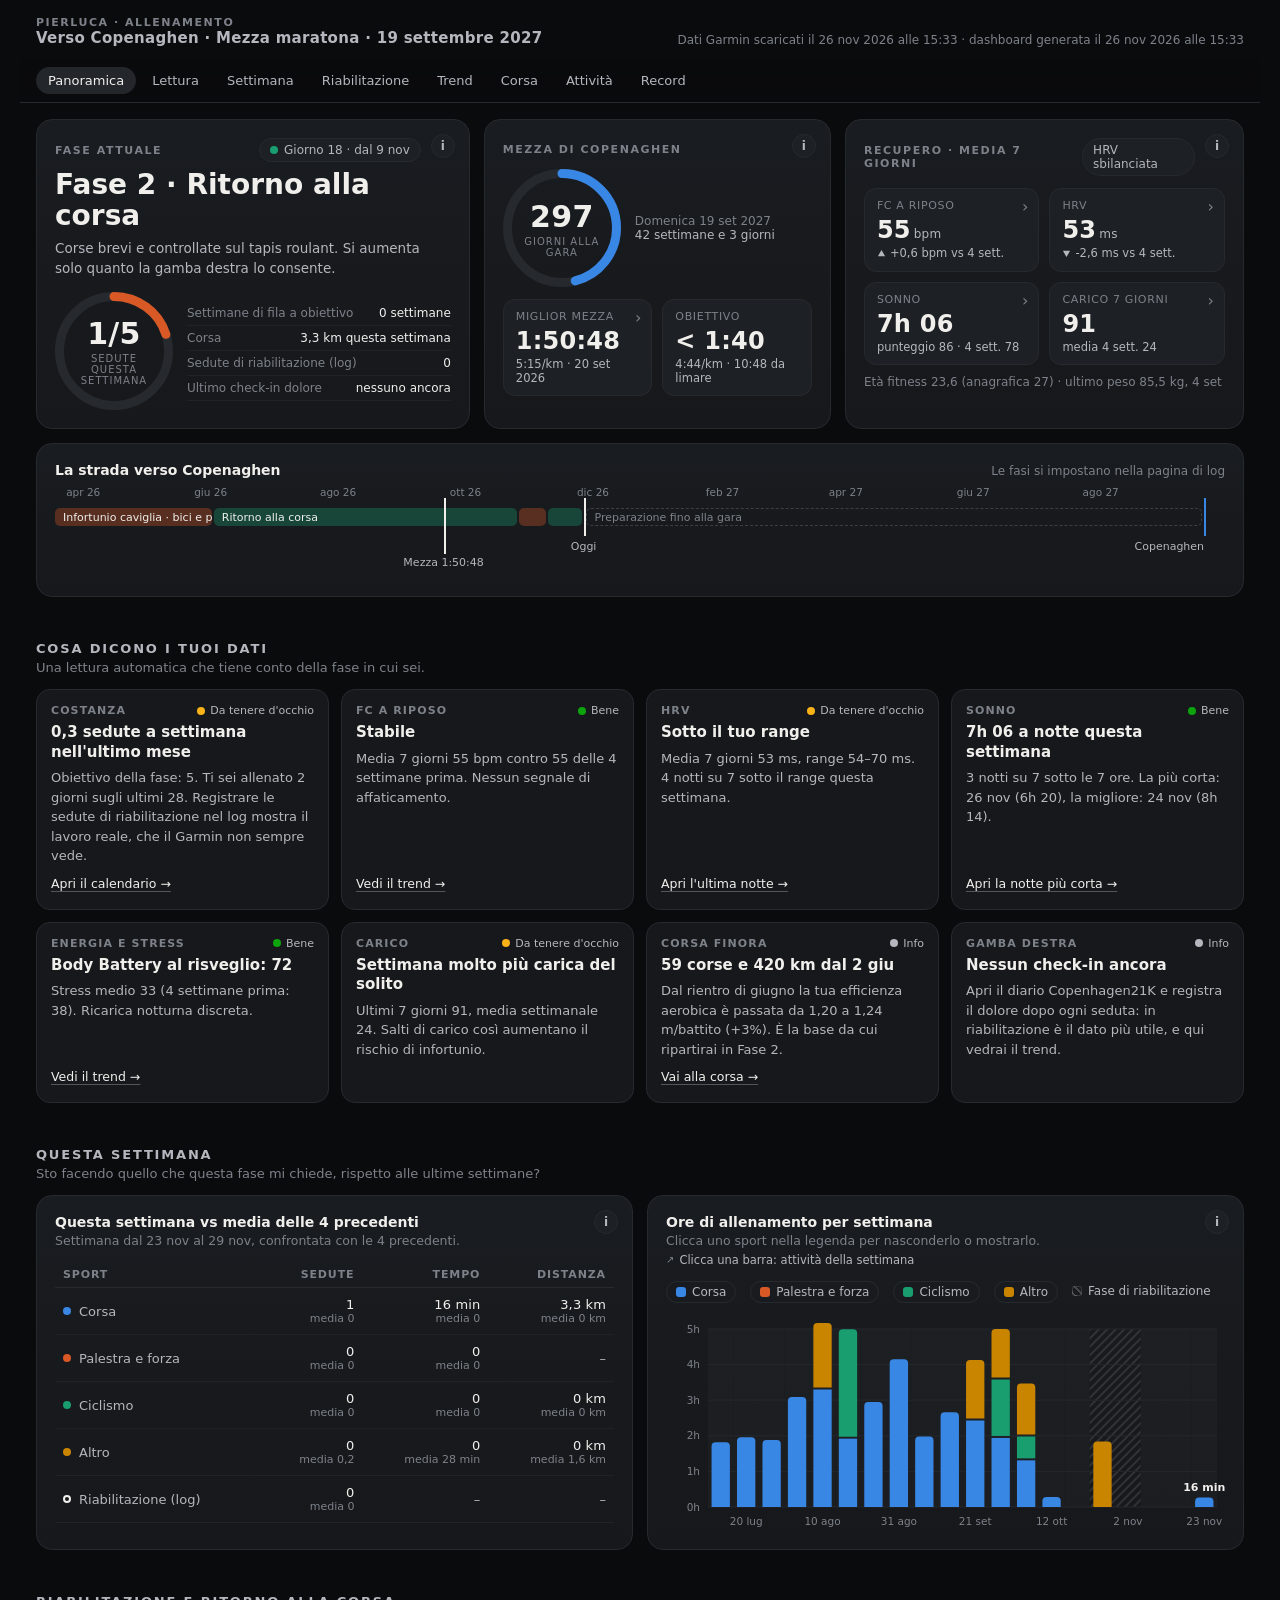
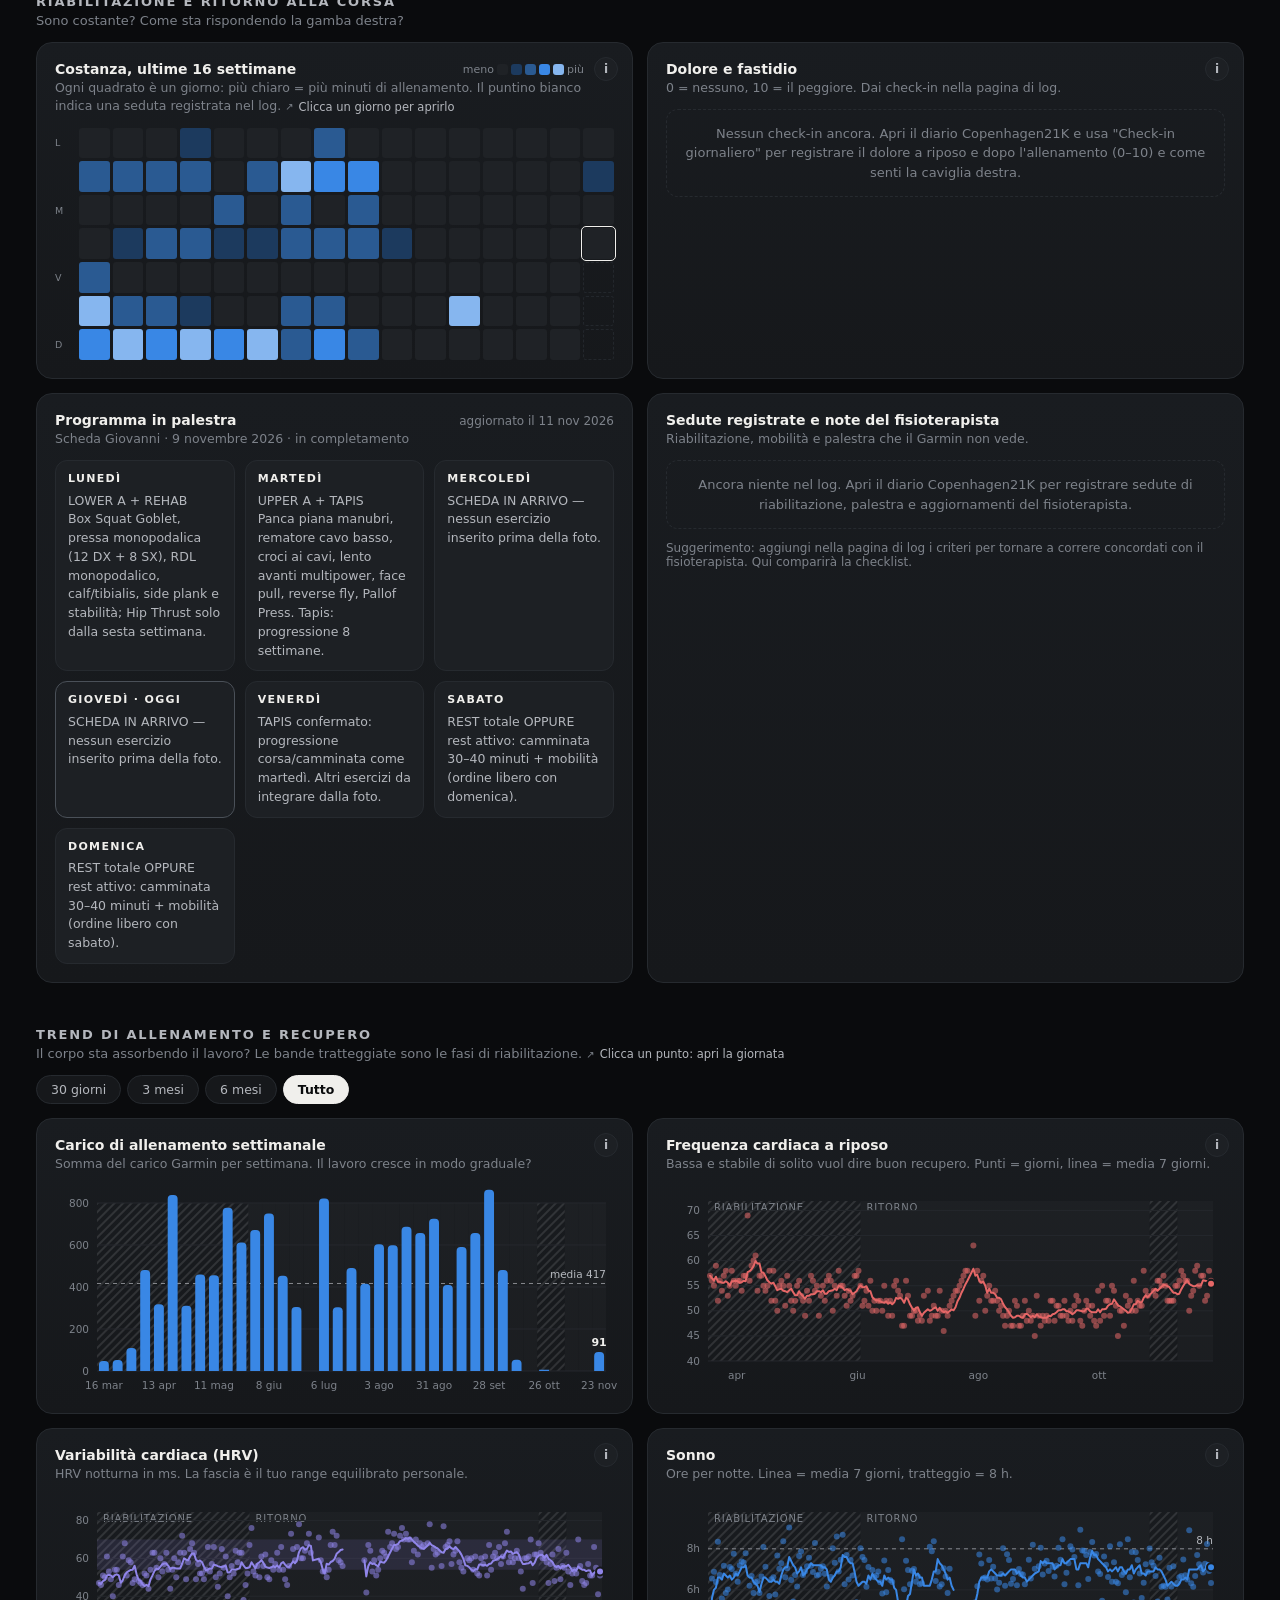
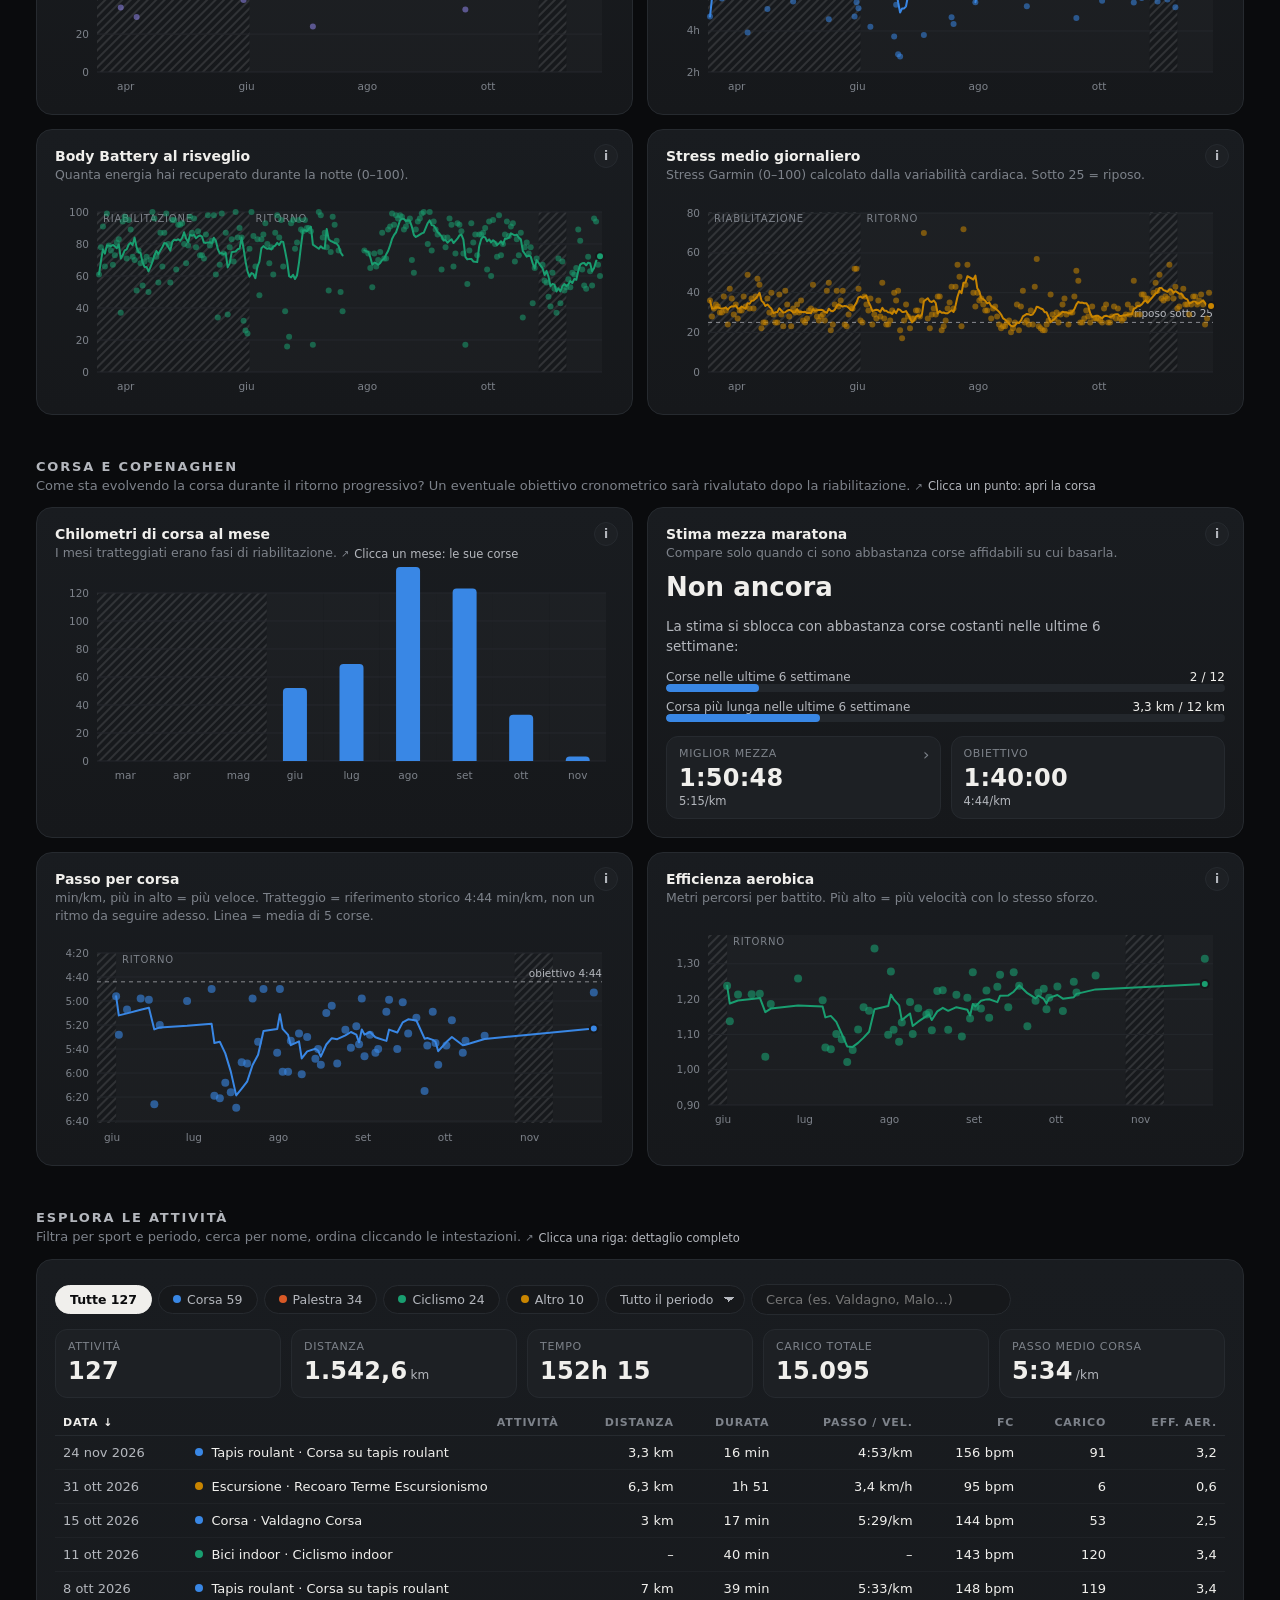
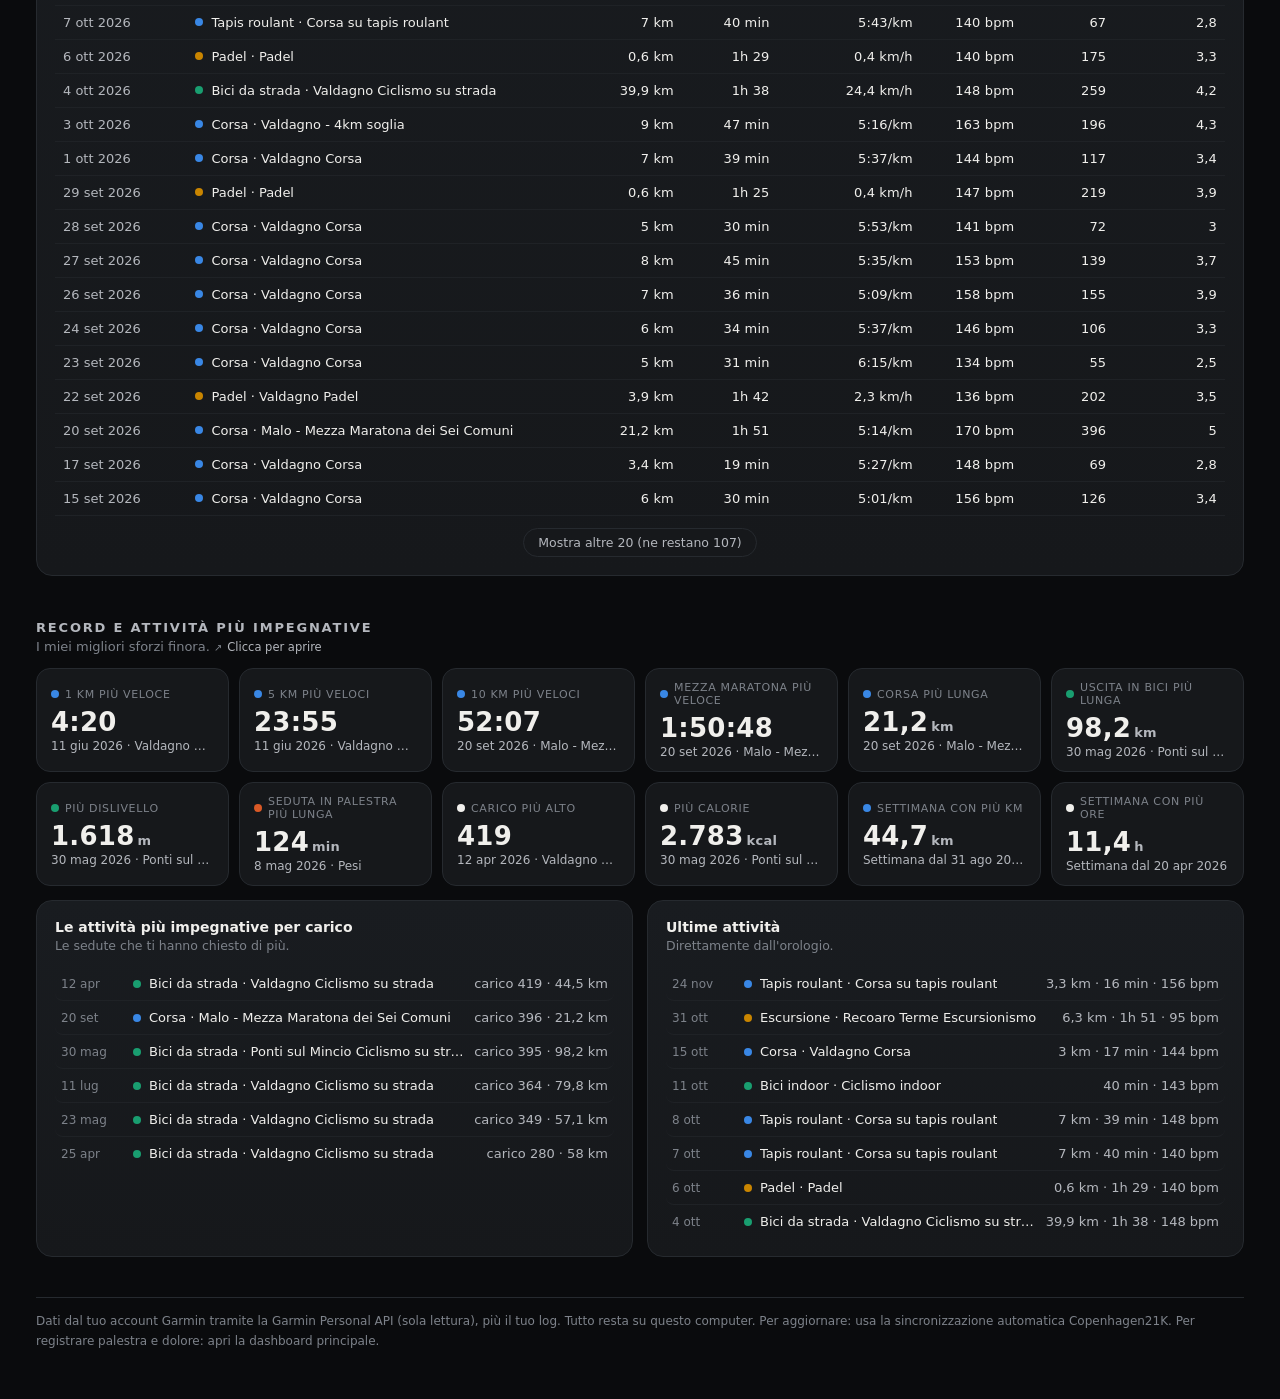
==== commit fff84a25: "data: aggiorna attivita e metriche Garmin" ====
--- a/garmin/dashboard.html
+++ b/garmin/dashboard.html
@@ -323,7 +323,7 @@
 </aside>
 
 <script>
-const DATA = {"generated":"2026-11-25 15:53","lastPull":"2026-11-25T15:53:14","today":"2026-11-25","first":"2026-03-18","sports":[{"key":"run","label":"Corsa"},{"key":"gym","label":"Palestra e forza"},{"key":"ride","label":"Ciclismo"},{"key":"other","label":"Altro"}],"phase":{"kind":"return","label":"Fase 2 · Ritorno alla corsa","focus":"Corse brevi e controllate sul tapis roulant. Si aumenta solo quanto la gamba destra lo consente.","name":"Ritorno graduale: palestra + tapis (8 settimane)","start":"2026-11-09","daysIn":17,"target":5,"sessionsThisWeek":1,"streak":0},"phases":[{"start":"2026-03-01","kind":"rehab","name":"Infortunio caviglia · bici e palestra","weekly_target":4},{"start":"2026-06-02","kind":"return","name":"Ritorno alla corsa","weekly_target":4},{"start":"2026-10-26","kind":"rehab","name":"Riabilitazione e ricostruzione","weekly_target":4},{"start":"2026-11-09","kind":"return","name":"Ritorno graduale: palestra + tapis (8 settimane)","weekly_target":5}],"phaseKinds":{"rehab":{"label":"Fase 1 · Riabilitazione e ricostruzione","focus":"Forza della caviglia, mobilità dell'anca, controllo del bacino, stabilità su una gamba. Corsa in pausa per scelta."},"return":{"label":"Fase 2 · Ritorno alla corsa","focus":"Corse brevi e controllate sul tapis roulant. Si aumenta solo quanto la gamba destra lo consente."},"build":{"label":"Fase 3 · Preparazione mezza maratona","focus":"Resistenza ed efficienza aerobica verso Copenaghen; obiettivi cronometrici da rivalutare dopo il recupero."}},"goal":{"race":"Mezza Maratona di Copenaghen","date":"2027-09-19","distance_km":21.0975,"target_s":6000,"pb_s":null,"pb_label":"","pb":{"s":6648,"date":"2026-09-20","name":"Malo - Mezza Maratona dei Sei Comuni","km":21.15},"targetPace":284},"readiness":{"eligible":false,"runs":2,"longKm":3.3,"need":{"runs":12,"longKm":12.0},"rehab":false,"prediction":null},"kpi":{"rhr":{"last":58,"lastDate":"2026-11-25","avg7":55.9,"base28":54.5,"delta":1.3,"lowerIsBetter":true},"rhrSrc":"Frequenza cardiaca a riposo","hrv":{"last":41,"lastDate":"2026-11-25","avg7":52.6,"base28":56.6,"delta":-4.0,"lowerIsBetter":false},"hrvBase":{"lowUpper":51,"balancedLow":54,"balancedUpper":70,"markerValue":0.17985535},"hrvStatus":"UNBALANCED","sleep":{"last":6.92,"lastDate":"2026-11-25","avg7":7.3,"base28":6.7,"delta":0.7,"lowerIsBetter":false},"sleepScore":{"last":87,"lastDate":"2026-11-25","avg7":86.4,"base28":77.9,"delta":8.5,"lowerIsBetter":false},"acute":91,"chronic":24,"fitnessAge":23.638240378282273,"age":27,"weight":["2026-09-04",{"kg":85.5}]},"notes":[["watch","HRV 7-day average (53 ms) is below your balanced range (54–70 ms)."],["tip","Usa il diario della dashboard Copenhagen21K per registrare sedute, carichi e fastidi alla caviglia."]],"weekly":[{"w":"2026-03-16","load":48,"logged":0,"phase":"rehab","run":{"n":0,"h":0.0,"km":0.0},"gym":{"n":3,"h":3.24,"km":0.0},"ride":{"n":0,"h":0.0,"km":0.0},"other":{"n":0,"h":0.0,"km":0.0}},{"w":"2026-03-23","load":52,"logged":0,"phase":"rehab","run":{"n":0,"h":0.0,"km":0.0},"gym":{"n":3,"h":3.24,"km":0.0},"ride":{"n":0,"h":0.0,"km":0.0},"other":{"n":0,"h":0.0,"km":0.0}},{"w":"2026-03-30","load":110,"logged":0,"phase":"rehab","run":{"n":0,"h":0.0,"km":0.0},"gym":{"n":3,"h":3.64,"km":0.0},"ride":{"n":0,"h":0.0,"km":0.0},"other":{"n":2,"h":3.0,"km":17.2}},{"w":"2026-04-06","load":481,"logged":0,"phase":"rehab","run":{"n":0,"h":0.0,"km":0.0},"gym":{"n":3,"h":3.89,"km":0.0},"ride":{"n":1,"h":2.1,"km":44.5},"other":{"n":1,"h":0.76,"km":4.7}},{"w":"2026-04-13","load":318,"logged":0,"phase":"rehab","run":{"n":0,"h":0.0,"km":0.0},"gym":{"n":4,"h":5.27,"km":0.0},"ride":{"n":1,"h":1.58,"km":38.1},"other":{"n":1,"h":1.03,"km":6.8}},{"w":"2026-04-20","load":838,"logged":0,"phase":"rehab","run":{"n":0,"h":0.0,"km":0.0},"gym":{"n":2,"h":3.2,"km":0.0},"ride":{"n":4,"h":8.17,"km":170.6},"other":{"n":0,"h":0.0,"km":0.0}},{"w":"2026-04-27","load":311,"logged":0,"phase":"rehab","run":{"n":0,"h":0.0,"km":0.0},"gym":{"n":4,"h":5.39,"km":0.0},"ride":{"n":1,"h":1.31,"km":27.8},"other":{"n":1,"h":3.12,"km":9.8}},{"w":"2026-05-04","load":459,"logged":0,"phase":"rehab","run":{"n":0,"h":0.0,"km":0.0},"gym":{"n":4,"h":6.89,"km":0.0},"ride":{"n":2,"h":3.47,"km":81.0},"other":{"n":0,"h":0.0,"km":0.0}},{"w":"2026-05-11","load":456,"logged":0,"phase":"rehab","run":{"n":0,"h":0.0,"km":0.0},"gym":{"n":3,"h":5.19,"km":0.0},"ride":{"n":1,"h":3.32,"km":60.4},"other":{"n":0,"h":0.0,"km":0.0}},{"w":"2026-05-18","load":777,"logged":0,"phase":"rehab","run":{"n":0,"h":0.0,"km":0.0},"gym":{"n":3,"h":4.43,"km":0.0},"ride":{"n":3,"h":6.63,"km":147.3},"other":{"n":0,"h":0.0,"km":0.0}},{"w":"2026-05-25","load":612,"logged":0,"phase":"rehab","run":{"n":0,"h":0.0,"km":0.0},"gym":{"n":1,"h":1.66,"km":0.0},"ride":{"n":2,"h":9.03,"km":182.2},"other":{"n":0,"h":0.0,"km":0.0}},{"w":"2026-06-01","load":672,"logged":0,"phase":"return","run":{"n":3,"h":1.69,"km":19.4},"gym":{"n":0,"h":0.0,"km":0.0},"ride":{"n":1,"h":1.62,"km":38.9},"other":{"n":0,"h":0.0,"km":0.0}},{"w":"2026-06-08","load":750,"logged":0,"phase":"return","run":{"n":2,"h":1.36,"km":16.4},"gym":{"n":1,"h":1.1,"km":0.0},"ride":{"n":1,"h":1.84,"km":48.4},"other":{"n":0,"h":0.0,"km":0.0}},{"w":"2026-06-15","load":453,"logged":0,"phase":"return","run":{"n":2,"h":1.22,"km":12.2},"gym":{"n":0,"h":0.0,"km":0.0},"ride":{"n":1,"h":1.02,"km":28.4},"other":{"n":0,"h":0.0,"km":0.0}},{"w":"2026-06-22","load":305,"logged":0,"phase":"return","run":{"n":1,"h":0.35,"km":4.2},"gym":{"n":0,"h":0.0,"km":0.0},"ride":{"n":2,"h":1.29,"km":0.0},"other":{"n":0,"h":0.0,"km":0.0}},{"w":"2026-06-29","load":0,"logged":0,"phase":"return","run":{"n":0,"h":0.0,"km":0.0},"gym":{"n":0,"h":0.0,"km":0.0},"ride":{"n":0,"h":0.0,"km":0.0},"other":{"n":0,"h":0.0,"km":0.0}},{"w":"2026-07-06","load":821,"logged":0,"phase":"return","run":{"n":4,"h":2.37,"km":23.9},"gym":{"n":0,"h":0.0,"km":0.0},"ride":{"n":1,"h":3.21,"km":79.8},"other":{"n":0,"h":0.0,"km":0.0}},{"w":"2026-07-13","load":304,"logged":0,"phase":"return","run":{"n":3,"h":1.82,"km":17.5},"gym":{"n":0,"h":0.0,"km":0.0},"ride":{"n":0,"h":0.0,"km":0.0},"other":{"n":0,"h":0.0,"km":0.0}},{"w":"2026-07-20","load":490,"logged":0,"phase":"return","run":{"n":4,"h":1.96,"km":22.0},"gym":{"n":0,"h":0.0,"km":0.0},"ride":{"n":0,"h":0.0,"km":0.0},"other":{"n":0,"h":0.0,"km":0.0}},{"w":"2026-07-27","load":415,"logged":0,"phase":"return","run":{"n":3,"h":1.88,"km":19.9},"gym":{"n":0,"h":0.0,"km":0.0},"ride":{"n":0,"h":0.0,"km":0.0},"other":{"n":0,"h":0.0,"km":0.0}},{"w":"2026-08-03","load":604,"logged":0,"phase":"return","run":{"n":4,"h":3.09,"km":31.9},"gym":{"n":0,"h":0.0,"km":0.0},"ride":{"n":0,"h":0.0,"km":0.0},"other":{"n":0,"h":0.0,"km":0.0}},{"w":"2026-08-10","load":599,"logged":0,"phase":"return","run":{"n":4,"h":3.3,"km":34.5},"gym":{"n":0,"h":0.0,"km":0.0},"ride":{"n":0,"h":0.0,"km":0.0},"other":{"n":1,"h":1.87,"km":7.3}},{"w":"2026-08-17","load":687,"logged":0,"phase":"return","run":{"n":3,"h":1.92,"km":21.0},"gym":{"n":0,"h":0.0,"km":0.0},"ride":{"n":1,"h":3.07,"km":78.3},"other":{"n":0,"h":0.0,"km":0.0}},{"w":"2026-08-24","load":657,"logged":0,"phase":"return","run":{"n":4,"h":2.95,"km":32.1},"gym":{"n":0,"h":0.0,"km":0.0},"ride":{"n":0,"h":0.0,"km":0.0},"other":{"n":0,"h":0.0,"km":0.0}},{"w":"2026-08-31","load":725,"logged":0,"phase":"return","run":{"n":5,"h":4.15,"km":44.7},"gym":{"n":0,"h":0.0,"km":0.0},"ride":{"n":0,"h":0.0,"km":0.0},"other":{"n":0,"h":0.0,"km":0.0}},{"w":"2026-09-07","load":409,"logged":0,"phase":"return","run":{"n":3,"h":1.98,"km":22.0},"gym":{"n":0,"h":0.0,"km":0.0},"ride":{"n":0,"h":0.0,"km":0.0},"other":{"n":0,"h":0.0,"km":0.0}},{"w":"2026-09-14","load":591,"logged":0,"phase":"return","run":{"n":3,"h":2.66,"km":30.5},"gym":{"n":0,"h":0.0,"km":0.0},"ride":{"n":0,"h":0.0,"km":0.0},"other":{"n":0,"h":0.0,"km":0.0}},{"w":"2026-09-21","load":657,"logged":0,"phase":"return","run":{"n":4,"h":2.43,"km":26.0},"gym":{"n":0,"h":0.0,"km":0.0},"ride":{"n":0,"h":0.0,"km":0.0},"other":{"n":1,"h":1.7,"km":3.9}},{"w":"2026-09-28","load":863,"logged":0,"phase":"return","run":{"n":3,"h":1.94,"km":21.0},"gym":{"n":0,"h":0.0,"km":0.0},"ride":{"n":1,"h":1.64,"km":39.9},"other":{"n":1,"h":1.42,"km":0.6}},{"w":"2026-10-05","load":481,"logged":0,"phase":"return","run":{"n":2,"h":1.31,"km":14.0},"gym":{"n":0,"h":0.0,"km":0.0},"ride":{"n":1,"h":0.67,"km":0.0},"other":{"n":1,"h":1.49,"km":0.6}},{"w":"2026-10-12","load":53,"logged":0,"phase":"return","run":{"n":1,"h":0.28,"km":3.0},"gym":{"n":0,"h":0.0,"km":0.0},"ride":{"n":0,"h":0.0,"km":0.0},"other":{"n":0,"h":0.0,"km":0.0}},{"w":"2026-10-19","load":0,"logged":0,"phase":"return","run":{"n":0,"h":0.0,"km":0.0},"gym":{"n":0,"h":0.0,"km":0.0},"ride":{"n":0,"h":0.0,"km":0.0},"other":{"n":0,"h":0.0,"km":0.0}},{"w":"2026-10-26","load":6,"logged":0,"phase":"rehab","run":{"n":0,"h":0.0,"km":0.0},"gym":{"n":0,"h":0.0,"km":0.0},"ride":{"n":0,"h":0.0,"km":0.0},"other":{"n":1,"h":1.84,"km":6.3}},{"w":"2026-11-02","load":0,"logged":0,"phase":"rehab","run":{"n":0,"h":0.0,"km":0.0},"gym":{"n":0,"h":0.0,"km":0.0},"ride":{"n":0,"h":0.0,"km":0.0},"other":{"n":0,"h":0.0,"km":0.0}},{"w":"2026-11-09","load":0,"logged":0,"phase":"return","run":{"n":0,"h":0.0,"km":0.0},"gym":{"n":0,"h":0.0,"km":0.0},"ride":{"n":0,"h":0.0,"km":0.0},"other":{"n":0,"h":0.0,"km":0.0}},{"w":"2026-11-16","load":0,"logged":0,"phase":"return","run":{"n":0,"h":0.0,"km":0.0},"gym":{"n":0,"h":0.0,"km":0.0},"ride":{"n":0,"h":0.0,"km":0.0},"other":{"n":0,"h":0.0,"km":0.0}},{"w":"2026-11-23","load":91,"logged":0,"phase":"return","run":{"n":1,"h":0.27,"km":3.3},"gym":{"n":0,"h":0.0,"km":0.0},"ride":{"n":0,"h":0.0,"km":0.0},"other":{"n":0,"h":0.0,"km":0.0}}],"weekCmp":[{"sport":"run","label":"Corsa","n":1,"h":0.27,"km":3.3,"avgN":0.0,"avgH":0.0,"avgKm":0.0},{"sport":"gym","label":"Palestra e forza","n":0,"h":0.0,"km":0.0,"avgN":0.0,"avgH":0.0,"avgKm":0.0},{"sport":"ride","label":"Ciclismo","n":0,"h":0.0,"km":0.0,"avgN":0.0,"avgH":0.0,"avgKm":0.0},{"sport":"other","label":"Altro","n":0,"h":0.0,"km":0.0,"avgN":0.2,"avgH":0.46,"avgKm":1.6},{"sport":"logged","label":"Sedute di riabilitazione (log)","n":0,"h":null,"km":null,"avgN":0.0,"avgH":null,"avgKm":null}],"monthly":[{"m":"2026-03","km":0,"n":0,"phase":"rehab"},{"m":"2026-04","km":0,"n":0,"phase":"rehab"},{"m":"2026-05","km":0,"n":0,"phase":"rehab"},{"m":"2026-06","km":52.2,"n":8,"phase":"return"},{"m":"2026-07","km":69.2,"n":12,"phase":"return"},{"m":"2026-08","km":138.6,"n":18,"phase":"return"},{"m":"2026-09","km":123.3,"n":15,"phase":"return"},{"m":"2026-10","km":33.0,"n":5,"phase":"return"},{"m":"2026-11","km":3.3,"n":1,"phase":"return"}],"series":{"rhr":[["2026-03-18",57],["2026-03-19",56],["2026-03-20",55],["2026-03-21",59],["2026-03-22",52],["2026-03-23",56],["2026-03-24",54],["2026-03-25",57],["2026-03-26",58],["2026-03-27",53],["2026-03-28",55],["2026-03-29",58],["2026-03-30",56],["2026-03-31",55],["2026-04-01",56],["2026-04-02",56],["2026-04-03",54],["2026-04-04",57],["2026-04-05",57],["2026-04-06",69],["2026-04-07",56],["2026-04-08",59],["2026-04-09",60],["2026-04-10",61],["2026-04-11",54],["2026-04-12",57],["2026-04-13",57],["2026-04-14",55],["2026-04-15",54],["2026-04-16",55],["2026-04-17",58],["2026-04-18",52],["2026-04-19",58],["2026-04-20",52],["2026-04-21",50],["2026-04-22",55],["2026-04-23",56],["2026-04-24",55],["2026-04-25",51],["2026-04-26",57],["2026-04-27",55],["2026-04-28",52],["2026-04-29",50],["2026-04-30",52],["2026-05-01",55],["2026-05-02",56],["2026-05-03",53],["2026-05-04",52],["2026-05-05",49],["2026-05-06",54],["2026-05-07",52],["2026-05-08",57],["2026-05-09",56],["2026-05-10",54],["2026-05-11",55],["2026-05-12",49],["2026-05-13",53],["2026-05-14",55],["2026-05-15",52],["2026-05-16",56],["2026-05-17",57],["2026-05-18",56],["2026-05-19",50],["2026-05-20",55],["2026-05-21",53],["2026-05-22",58],["2026-05-23",55],["2026-05-24",55],["2026-05-25",53],["2026-05-26",51],["2026-05-27",54],["2026-05-28",52],["2026-05-29",53],["2026-05-30",57],["2026-05-31",57],["2026-06-01",58],["2026-06-02",55],["2026-06-03",51],["2026-06-04",52],["2026-06-05",54],["2026-06-06",51],["2026-06-07",56],["2026-06-08",50],["2026-06-09",52],["2026-06-10",50],["2026-06-11",52],["2026-06-12",52],["2026-06-13",50],["2026-06-14",55],["2026-06-15",52],["2026-06-16",49],["2026-06-17",52],["2026-06-18",49],["2026-06-19",55],["2026-06-20",56],["2026-06-21",54],["2026-06-22",53],["2026-06-23",47],["2026-06-24",47],["2026-06-25",56],["2026-06-26",53],["2026-06-27",49],["2026-06-28",49],["2026-06-29",50],["2026-06-30",50],["2026-07-01",48],["2026-07-02",49],["2026-07-03",48],["2026-07-04",53],["2026-07-06",54],["2026-07-07",48],["2026-07-08",49],["2026-07-09",51],["2026-07-10",49],["2026-07-11",49],["2026-07-12",54],["2026-07-13",50],["2026-07-14",46],["2026-07-15",50],["2026-07-16",49],["2026-07-17",51],["2026-07-18",52],["2026-07-19",53],["2026-07-20",54],["2026-07-21",54],["2026-07-22",55],["2026-07-23",56],["2026-07-24",57],["2026-07-25",58],["2026-07-26",58],["2026-07-29",63],["2026-07-30",49],["2026-07-31",58],["2026-08-01",52],["2026-08-02",56],["2026-08-03",57],["2026-08-04",50],["2026-08-05",53],["2026-08-06",55],["2026-08-07",52],["2026-08-08",52],["2026-08-09",54],["2026-08-10",52],["2026-08-11",50],["2026-08-12",51],["2026-08-13",49],["2026-08-14",47],["2026-08-15",49],["2026-08-16",50],["2026-08-17",47],["2026-08-18",47],["2026-08-19",52],["2026-08-20",51],["2026-08-21",47],["2026-08-22",47],["2026-08-23",49],["2026-08-24",52],["2026-08-25",48],["2026-08-26",50],["2026-08-27",48],["2026-08-28",49],["2026-08-29",45],["2026-08-30",53],["2026-08-31",49],["2026-09-01",47],["2026-09-02",49],["2026-09-03",48],["2026-09-04",49],["2026-09-05",48],["2026-09-06",52],["2026-09-07",52],["2026-09-08",48],["2026-09-09",51],["2026-09-10",51],["2026-09-11",49],["2026-09-12",49],["2026-09-13",52],["2026-09-14",49],["2026-09-15",48],["2026-09-16",50],["2026-09-17",48],["2026-09-18",51],["2026-09-19",53],["2026-09-20",52],["2026-09-21",48],["2026-09-22",47],["2026-09-23",50],["2026-09-24",52],["2026-09-25",51],["2026-09-26",49],["2026-09-27",51],["2026-09-28",48],["2026-09-29",47],["2026-09-30",54],["2026-10-01",48],["2026-10-02",55],["2026-10-03",49],["2026-10-04",52],["2026-10-05",52],["2026-10-06",49],["2026-10-07",55],["2026-10-08",54],["2026-10-09",51],["2026-10-10",45],["2026-10-11",50],["2026-10-12",50],["2026-10-13",47],["2026-10-14",53],["2026-10-15",51],["2026-10-16",52],["2026-10-17",50],["2026-10-18",56],["2026-10-19",50],["2026-10-20",52],["2026-10-21",51],["2026-10-22",51],["2026-10-23",58],["2026-10-24",54],["2026-10-25",53],["2026-10-28",54],["2026-10-29",53],["2026-10-30",56],["2026-10-31",56],["2026-11-01",55],["2026-11-02",57],["2026-11-03",55],["2026-11-04",52],["2026-11-05",52],["2026-11-06",52],["2026-11-07",52],["2026-11-08",55],["2026-11-09",55],["2026-11-10",56],["2026-11-11",58],["2026-11-12",57],["2026-11-13",56],["2026-11-14",56],["2026-11-15",50],["2026-11-16",53],["2026-11-17",54],["2026-11-18",58],["2026-11-19",59],["2026-11-20",55],["2026-11-21",57],["2026-11-22",57],["2026-11-23",52],["2026-11-24",53],["2026-11-25",58]],"hrv":[["2026-03-18",47],["2026-03-19",46],["2026-03-20",51],["2026-03-21",50],["2026-03-22",61],["2026-03-23",53],["2026-03-24",49],["2026-03-25",40],["2026-03-26",54],["2026-03-27",54],["2026-03-28",46],["2026-03-29",34],["2026-03-30",61],["2026-03-31",68],["2026-04-01",51],["2026-04-02",59],["2026-04-03",58],["2026-04-04",47],["2026-04-05",49],["2026-04-06",29],["2026-04-07",48],["2026-04-08",47],["2026-04-09",46],["2026-04-10",52],["2026-04-11",51],["2026-04-12",44],["2026-04-13",54],["2026-04-14",63],["2026-04-15",63],["2026-04-16",55],["2026-04-17",50],["2026-04-18",60],["2026-04-19",53],["2026-04-20",57],["2026-04-21",63],["2026-04-22",54],["2026-04-23",44],["2026-04-24",54],["2026-04-25",60],["2026-04-26",50],["2026-04-27",58],["2026-04-28",63],["2026-04-29",72],["2026-04-30",63],["2026-05-01",49],["2026-05-02",58],["2026-05-03",65],["2026-05-04",68],["2026-05-05",63],["2026-05-06",49],["2026-05-07",57],["2026-05-08",52],["2026-05-09",52],["2026-05-10",49],["2026-05-11",54],["2026-05-12",66],["2026-05-13",53],["2026-05-14",57],["2026-05-15",66],["2026-05-16",50],["2026-05-17",45],["2026-05-18",52],["2026-05-19",65],["2026-05-20",55],["2026-05-21",61],["2026-05-22",40],["2026-05-23",50],["2026-05-24",56],["2026-05-25",52],["2026-05-26",64],["2026-05-27",58],["2026-05-28",63],["2026-05-29",63],["2026-05-30",38],["2026-05-31",46],["2026-06-01",52],["2026-06-02",67],["2026-06-03",76],["2026-06-04",53],["2026-06-05",51],["2026-06-06",56],["2026-06-07",50],["2026-06-08",61],["2026-06-09",56],["2026-06-10",62],["2026-06-11",50],["2026-06-12",49],["2026-06-13",59],["2026-06-14",54],["2026-06-15",57],["2026-06-16",63],["2026-06-17",54],["2026-06-18",66],["2026-06-19",54],["2026-06-20",49],["2026-06-21",46],["2026-06-22",56],["2026-06-23",73],["2026-06-24",65],["2026-06-25",59],["2026-06-26",66],["2026-06-27",78],["2026-06-28",60],["2026-06-29",60],["2026-06-30",64],["2026-07-01",68],["2026-07-02",73],["2026-07-03",63],["2026-07-04",24],["2026-07-07",71],["2026-07-08",59],["2026-07-09",53],["2026-07-10",53],["2026-07-11",50],["2026-07-12",54],["2026-07-13",67],["2026-07-14",74],["2026-07-15",67],["2026-07-16",72],["2026-07-17",59],["2026-07-18",58],["2026-07-19",56],["2026-07-30",59],["2026-07-31",42],["2026-08-01",67],["2026-08-02",64],["2026-08-03",53],["2026-08-04",59],["2026-08-05",51],["2026-08-06",54],["2026-08-07",60],["2026-08-08",64],["2026-08-09",63],["2026-08-10",61],["2026-08-11",74],["2026-08-12",66],["2026-08-13",68],["2026-08-14",73],["2026-08-15",65],["2026-08-16",66],["2026-08-17",72],["2026-08-18",76],["2026-08-19",70],["2026-08-20",73],["2026-08-21",70],["2026-08-22",70],["2026-08-23",58],["2026-08-24",64],["2026-08-25",70],["2026-08-26",62],["2026-08-27",68],["2026-08-28",66],["2026-08-29",67],["2026-08-31",68],["2026-09-01",78],["2026-09-02",55],["2026-09-03",65],["2026-09-04",62],["2026-09-05",63],["2026-09-07",56],["2026-09-08",77],["2026-09-09",66],["2026-09-10",67],["2026-09-11",69],["2026-09-12",57],["2026-09-13",62],["2026-09-14",64],["2026-09-15",69],["2026-09-16",58],["2026-09-17",55],["2026-09-18",53],["2026-09-19",33],["2026-09-20",60],["2026-09-21",59],["2026-09-22",60],["2026-09-23",54],["2026-09-24",61],["2026-09-25",52],["2026-09-26",51],["2026-09-27",60],["2026-09-28",57],["2026-09-29",61],["2026-09-30",51],["2026-10-01",67],["2026-10-02",54],["2026-10-03",61],["2026-10-04",63],["2026-10-05",60],["2026-10-06",66],["2026-10-07",57],["2026-10-08",61],["2026-10-09",68],["2026-10-10",74],["2026-10-11",58],["2026-10-12",61],["2026-10-13",58],["2026-10-14",60],["2026-10-15",64],["2026-10-16",60],["2026-10-17",53],["2026-10-18",44],["2026-10-19",60],["2026-10-20",60],["2026-10-21",61],["2026-10-22",70],["2026-10-23",47],["2026-10-24",62],["2026-10-25",62],["2026-10-26",68],["2026-10-27",63],["2026-10-28",60],["2026-10-29",60],["2026-10-30",58],["2026-10-31",47],["2026-11-01",57],["2026-11-02",62],["2026-11-03",48],["2026-11-04",55],["2026-11-05",65],["2026-11-06",49],["2026-11-07",56],["2026-11-08",55],["2026-11-09",63],["2026-11-10",53],["2026-11-11",46],["2026-11-12",52],["2026-11-13",54],["2026-11-14",52],["2026-11-15",70],["2026-11-16",56],["2026-11-17",48],["2026-11-18",46],["2026-11-19",47],["2026-11-20",57],["2026-11-21",51],["2026-11-22",51],["2026-11-23",66],["2026-11-24",55],["2026-11-25",41]],"sleepH":[["2026-03-18",4.7],["2026-03-19",6.55],["2026-03-20",6.88],["2026-03-21",6.38],["2026-03-22",8.35],["2026-03-23",6.73],["2026-03-24",5.58],["2026-03-25",7.17],["2026-03-26",5.85],["2026-03-27",6.02],["2026-03-28",7.12],["2026-03-29",7.02],["2026-03-30",7.76],["2026-03-31",6.78],["2026-04-01",6.4],["2026-04-02",7.2],["2026-04-03",7.38],["2026-04-04",7.33],["2026-04-05",7.78],["2026-04-06",3.92],["2026-04-07",6.2],["2026-04-08",6.68],["2026-04-09",5.85],["2026-04-10",6.37],["2026-04-11",6.42],["2026-04-12",5.85],["2026-04-13",6.65],["2026-04-14",8.09],["2026-04-15",7.13],["2026-04-16",5.07],["2026-04-17",5.7],["2026-04-18",6.52],["2026-04-19",6.62],["2026-04-20",5.78],["2026-04-21",7.67],["2026-04-22",7.03],["2026-04-23",7.3],["2026-04-24",8.37],["2026-04-25",6.62],["2026-04-26",7.05],["2026-04-27",9.04],["2026-04-28",6.48],["2026-04-29",5.43],["2026-04-30",6.72],["2026-05-01",6.17],["2026-05-02",7.65],["2026-05-03",7.87],["2026-05-04",6.72],["2026-05-05",6.9],["2026-05-06",7.15],["2026-05-07",7.57],["2026-05-08",7.18],["2026-05-09",6.87],["2026-05-10",8.28],["2026-05-11",6.7],["2026-05-12",6.75],["2026-05-13",7.03],["2026-05-14",7.15],["2026-05-15",6.78],["2026-05-16",6.17],["2026-05-17",4.57],["2026-05-18",6.63],["2026-05-19",8.03],["2026-05-20",7.32],["2026-05-21",8.6],["2026-05-22",6.89],["2026-05-23",7.47],["2026-05-24",8.68],["2026-05-25",6.27],["2026-05-26",7.7],["2026-05-27",6.5],["2026-05-28",7.45],["2026-05-29",6.7],["2026-05-30",4.7],["2026-05-31",5.4],["2026-06-01",5.1],["2026-06-02",8.03],["2026-06-03",7.6],["2026-06-04",7.45],["2026-06-05",6.15],["2026-06-06",7.12],["2026-06-07",4.2],["2026-06-08",6.97],["2026-06-09",6.62],["2026-06-10",6.7],["2026-06-11",6.9],["2026-06-12",6.37],["2026-06-13",5.82],["2026-06-14",7.43],["2026-06-15",5.88],["2026-06-16",6.97],["2026-06-17",6.48],["2026-06-18",6.38],["2026-06-19",3.73],["2026-06-20",5.28],["2026-06-21",2.87],["2026-06-22",2.76],["2026-06-23",8.47],["2026-06-24",6.03],["2026-06-25",7.42],["2026-06-26",6.97],["2026-06-27",6.28],["2026-06-28",6.93],["2026-06-29",7.02],["2026-06-30",6.4],["2026-07-01",6.65],["2026-07-02",6.27],["2026-07-03",6.32],["2026-07-04",3.8],["2026-07-07",8.1],["2026-07-08",7.88],["2026-07-09",8.37],["2026-07-10",6.43],["2026-07-11",6.88],["2026-07-12",6.17],["2026-07-13",6.27],["2026-07-14",7.05],["2026-07-15",6.65],["2026-07-16",5.85],["2026-07-17",7.03],["2026-07-18",4.67],["2026-07-19",4.34],["2026-07-30",5.4],["2026-07-31",6.18],["2026-08-01",7.72],["2026-08-02",7.28],["2026-08-03",6.57],["2026-08-04",6.6],["2026-08-05",6.5],["2026-08-06",7.45],["2026-08-07",6.55],["2026-08-08",7.13],["2026-08-09",6.55],["2026-08-10",6.02],["2026-08-11",6.35],["2026-08-12",6.77],["2026-08-13",8.03],["2026-08-14",6.2],["2026-08-15",7.73],["2026-08-16",7.45],["2026-08-17",6.3],["2026-08-18",6.53],["2026-08-19",6.85],["2026-08-20",6.23],["2026-08-21",7.02],["2026-08-22",6.77],["2026-08-23",6.75],["2026-08-24",6.27],["2026-08-25",5.2],["2026-08-26",7.47],["2026-08-27",6.55],["2026-08-28",8.2],["2026-08-29",7.03],["2026-08-31",7.15],["2026-09-01",8.05],["2026-09-02",6.75],["2026-09-03",7.28],["2026-09-04",7.42],["2026-09-05",6.92],["2026-09-07",7.13],["2026-09-08",6.65],["2026-09-09",7.17],["2026-09-10",8.05],["2026-09-11",7.47],["2026-09-12",8.47],["2026-09-13",6.27],["2026-09-14",6.83],["2026-09-15",7.3],["2026-09-16",8.13],["2026-09-17",7.97],["2026-09-18",7.6],["2026-09-19",4.63],["2026-09-20",6.23],["2026-09-21",8.93],["2026-09-22",7.92],["2026-09-23",7.9],["2026-09-24",7.7],["2026-09-25",6.53],["2026-09-26",7.85],["2026-09-27",8.33],["2026-09-28",7.68],["2026-09-29",7.75],["2026-09-30",6.9],["2026-10-01",6.77],["2026-10-02",5.47],["2026-10-03",7.62],["2026-10-04",7.23],["2026-10-05",6.63],["2026-10-06",8.12],["2026-10-07",6.4],["2026-10-08",7.34],["2026-10-09",6.39],["2026-10-10",6.32],["2026-10-11",8.22],["2026-10-12",6.72],["2026-10-13",6.85],["2026-10-14",5.88],["2026-10-15",8.47],["2026-10-16",6.61],["2026-10-17",7.85],["2026-10-18",5.38],["2026-10-19",7.83],["2026-10-20",7.45],["2026-10-21",6.8],["2026-10-22",5.6],["2026-10-23",6.35],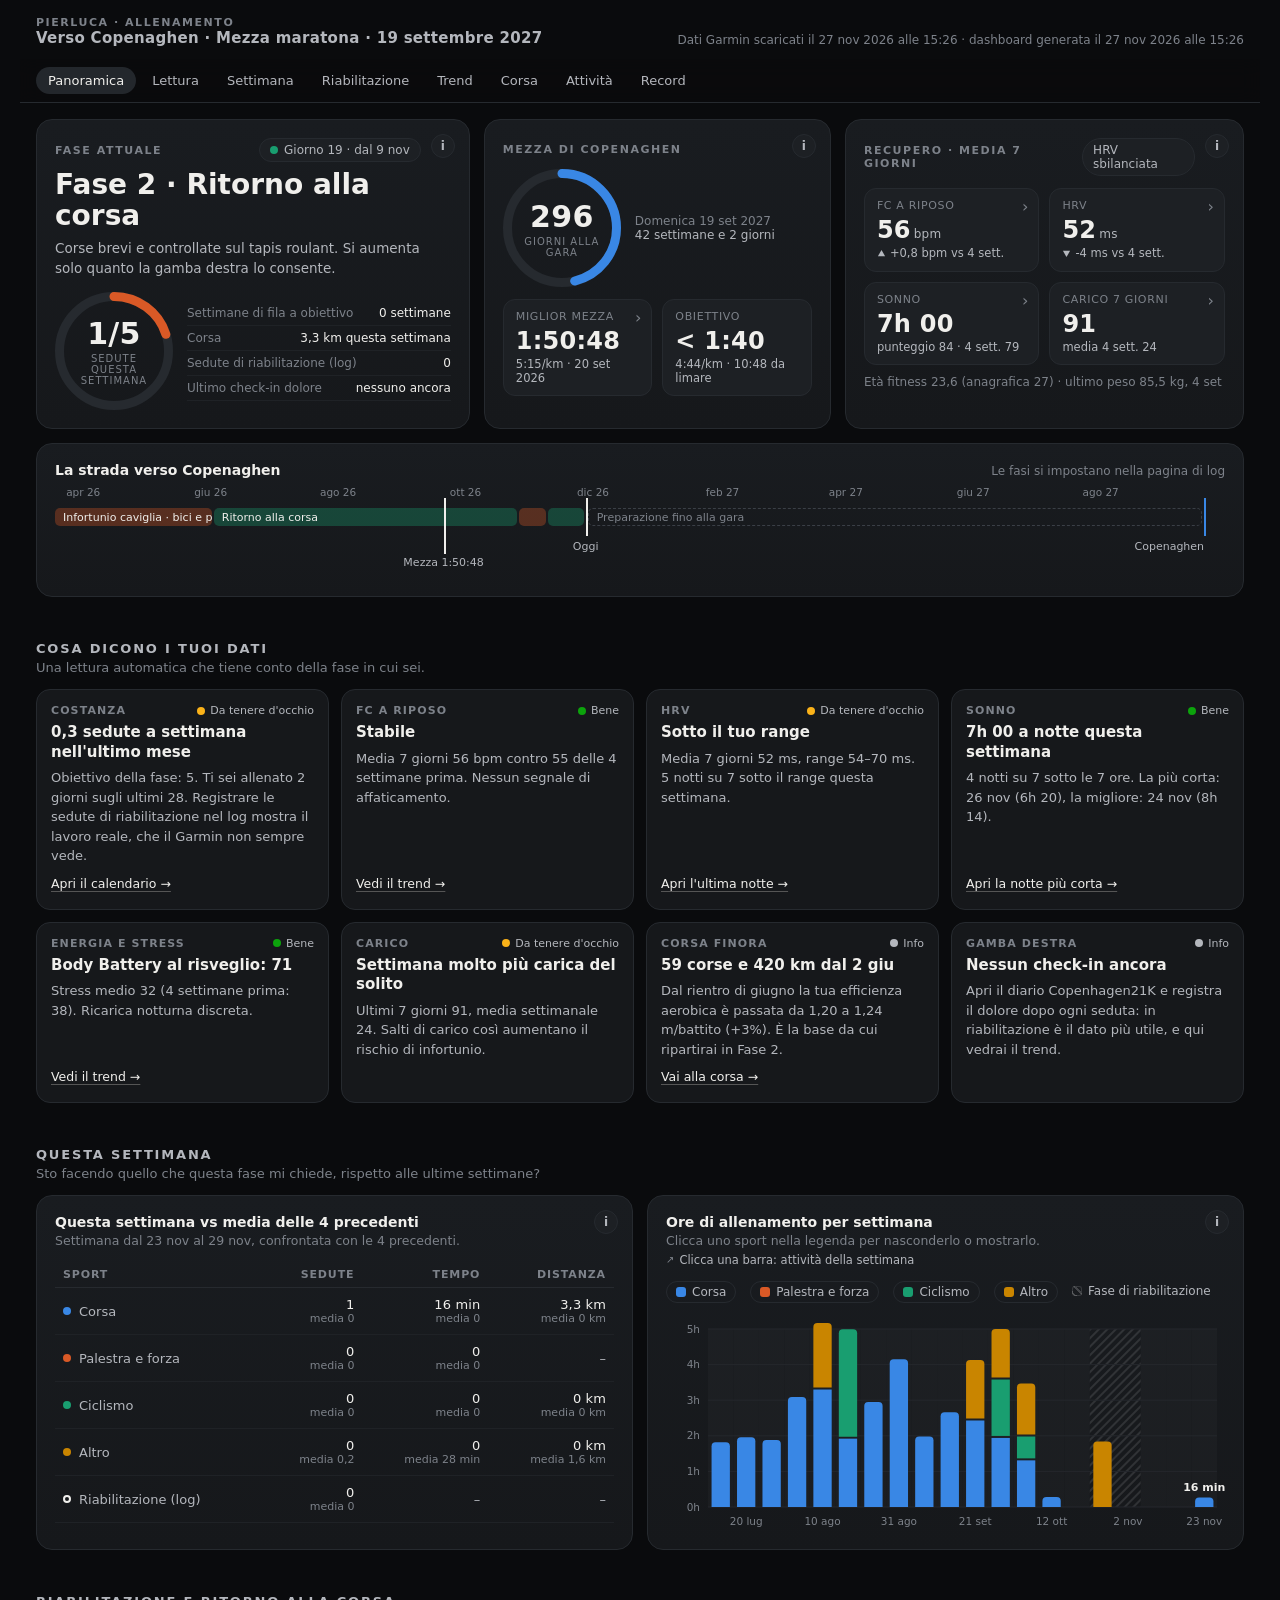
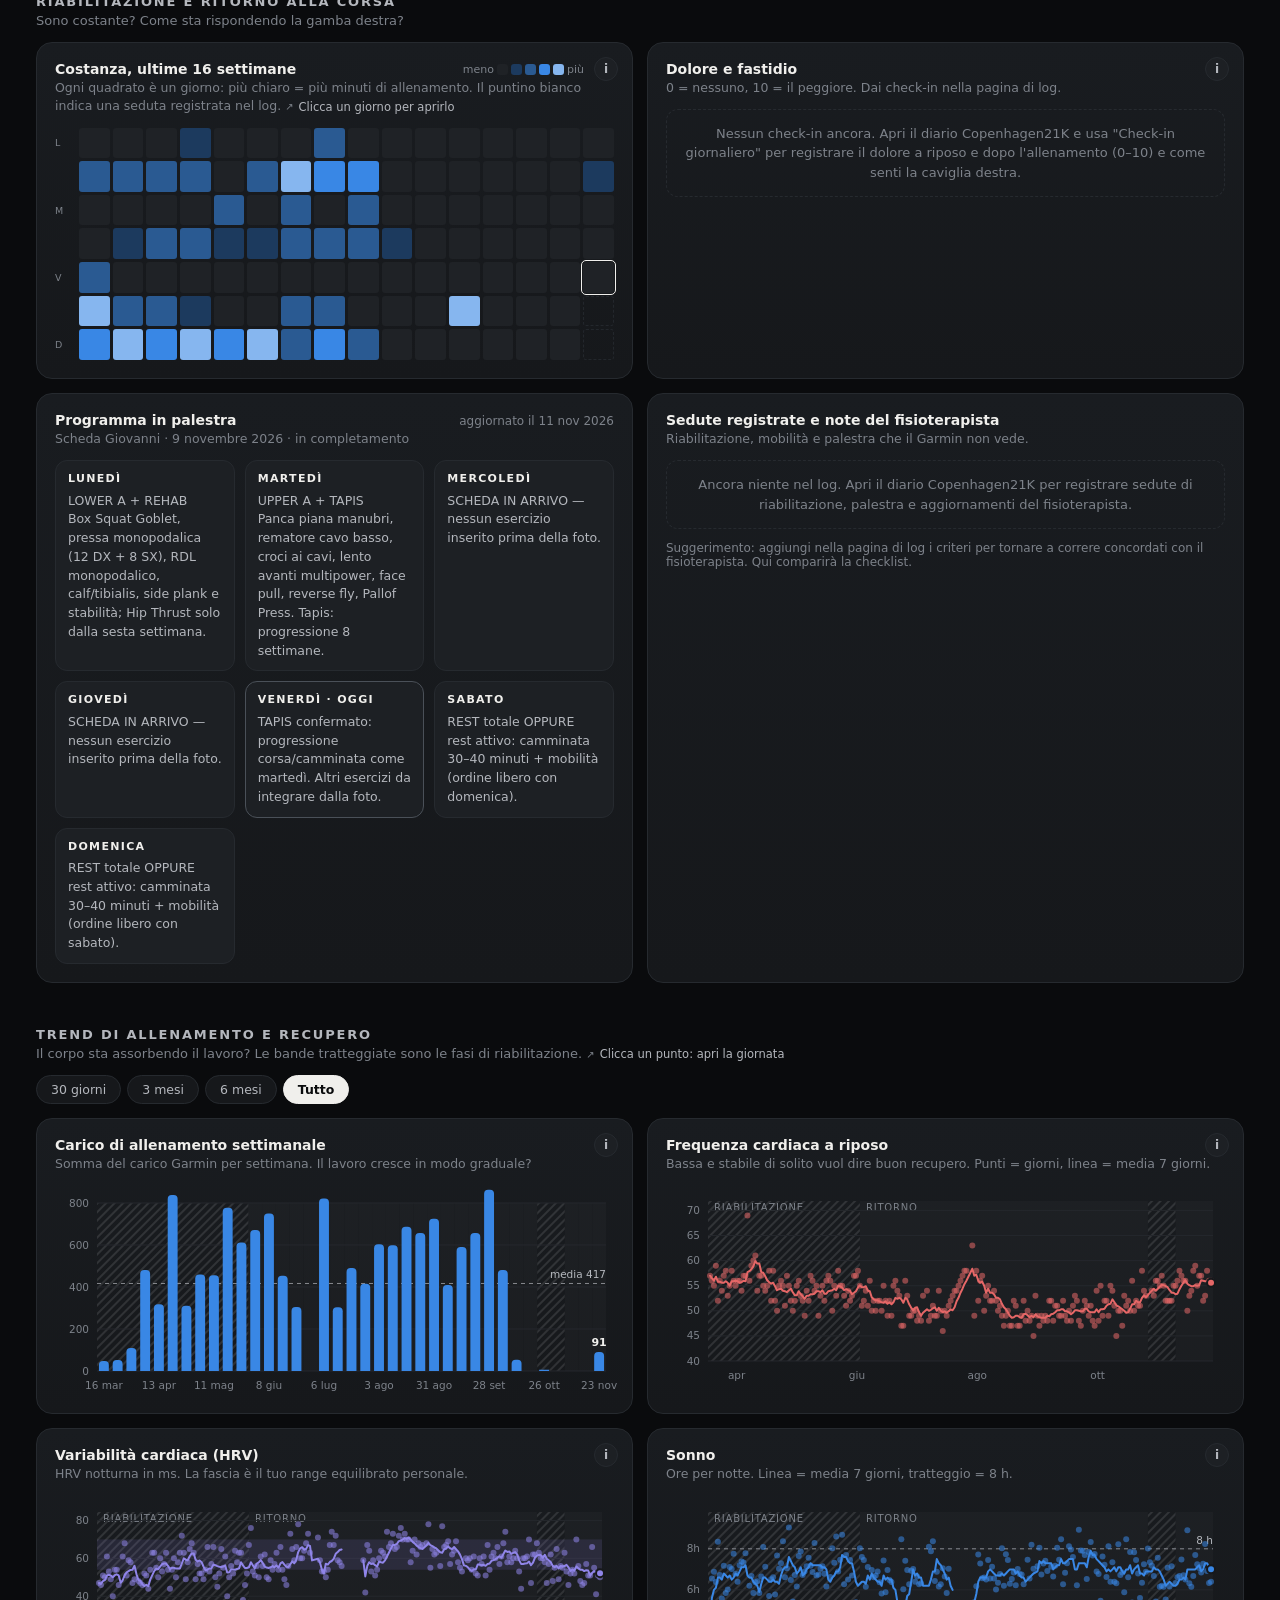
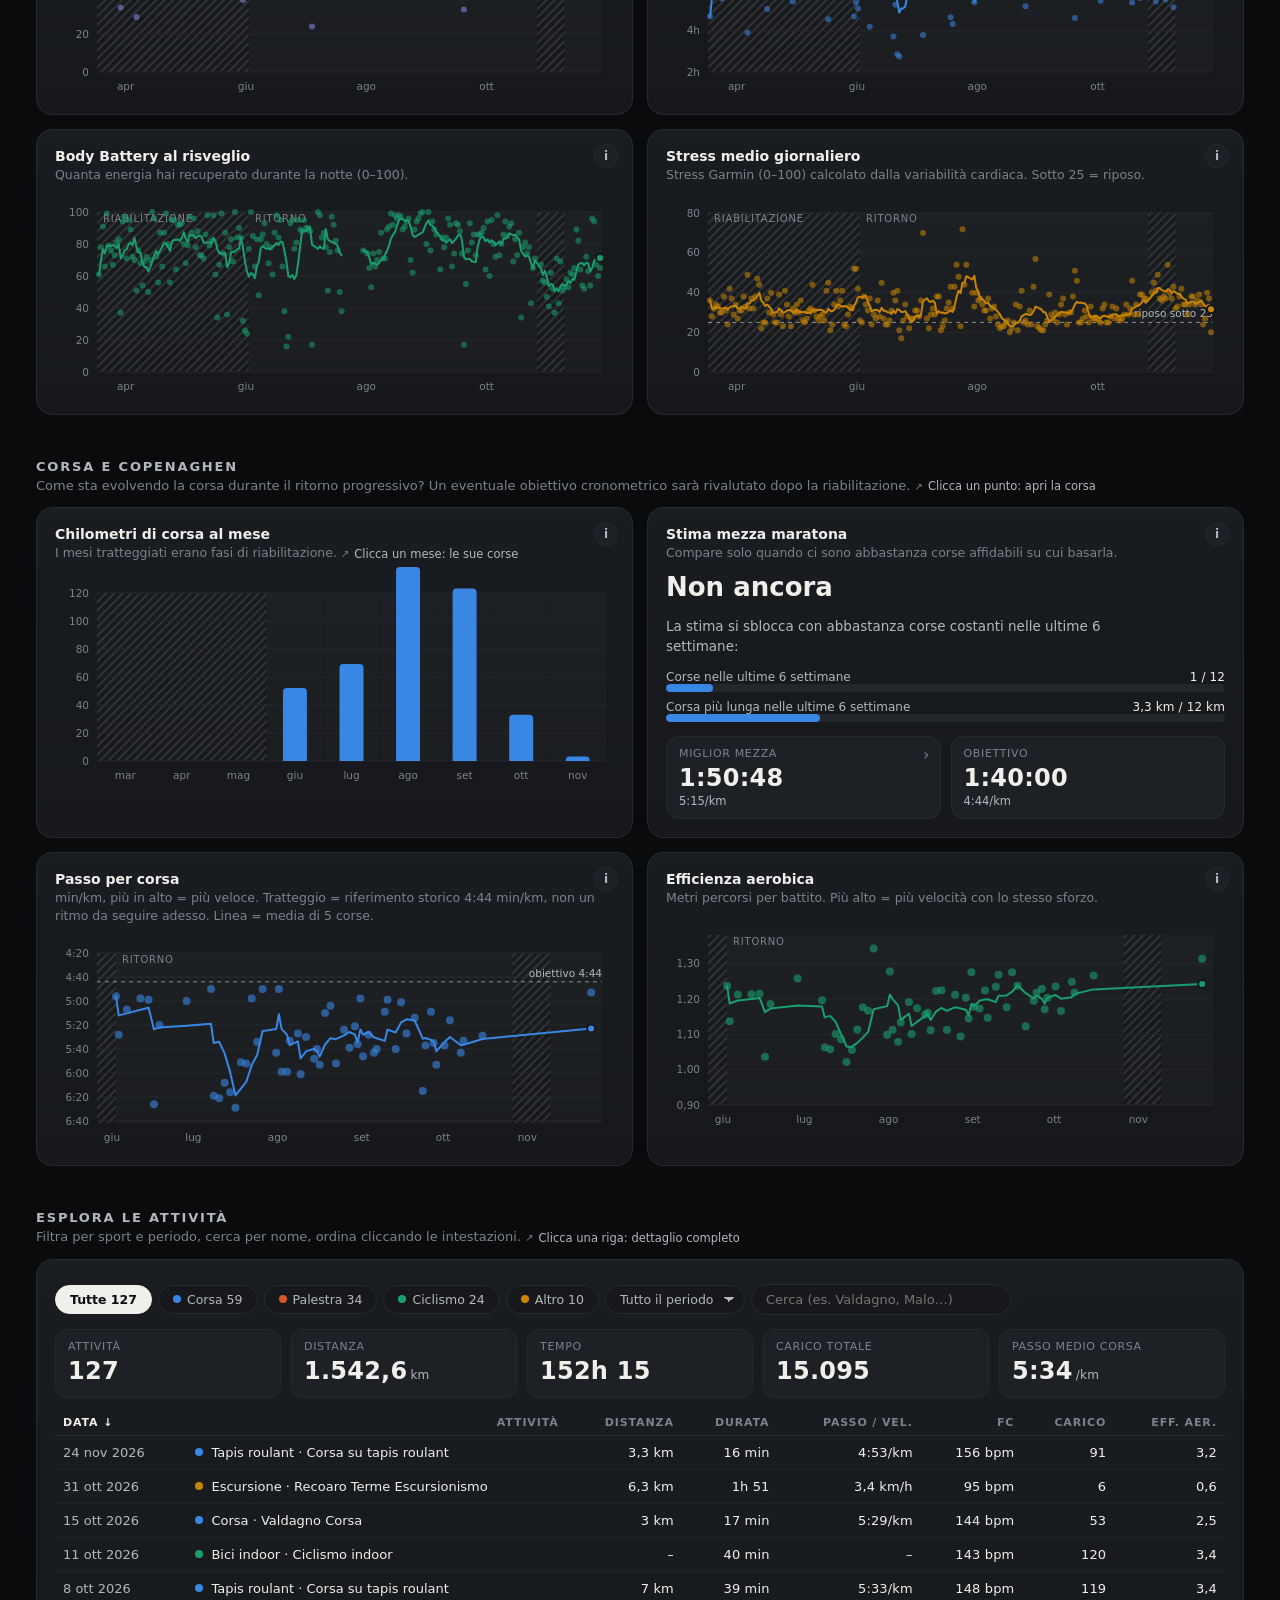
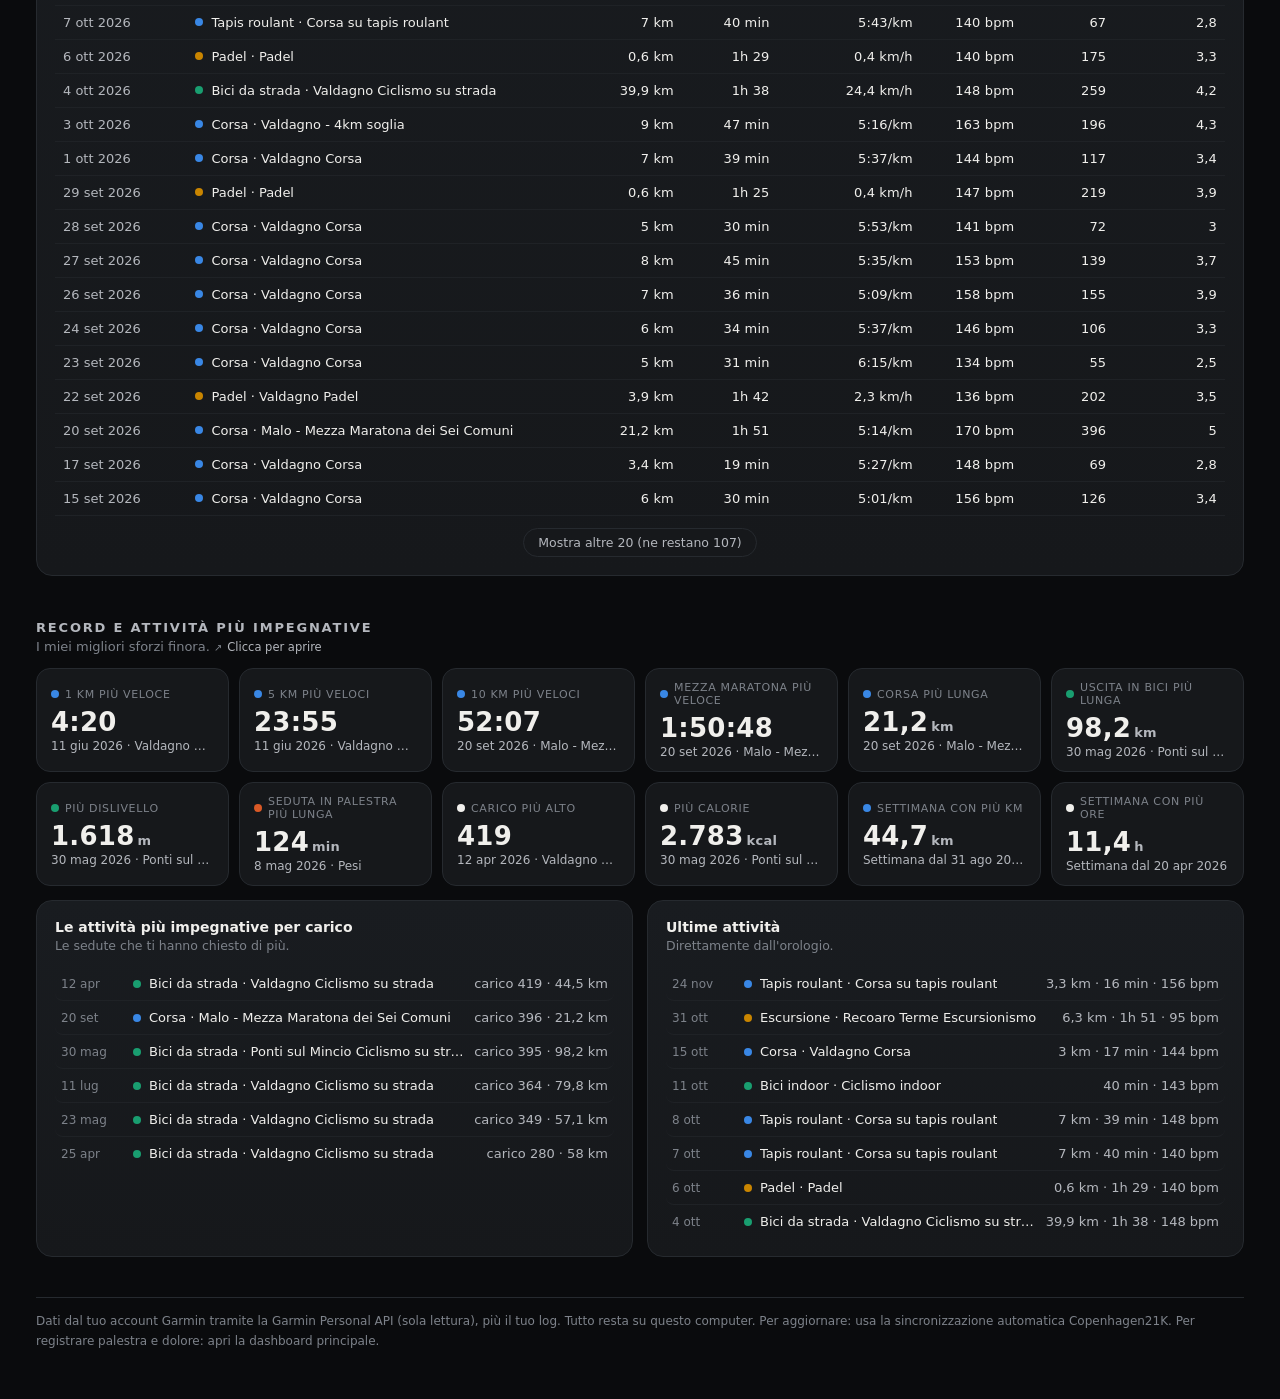
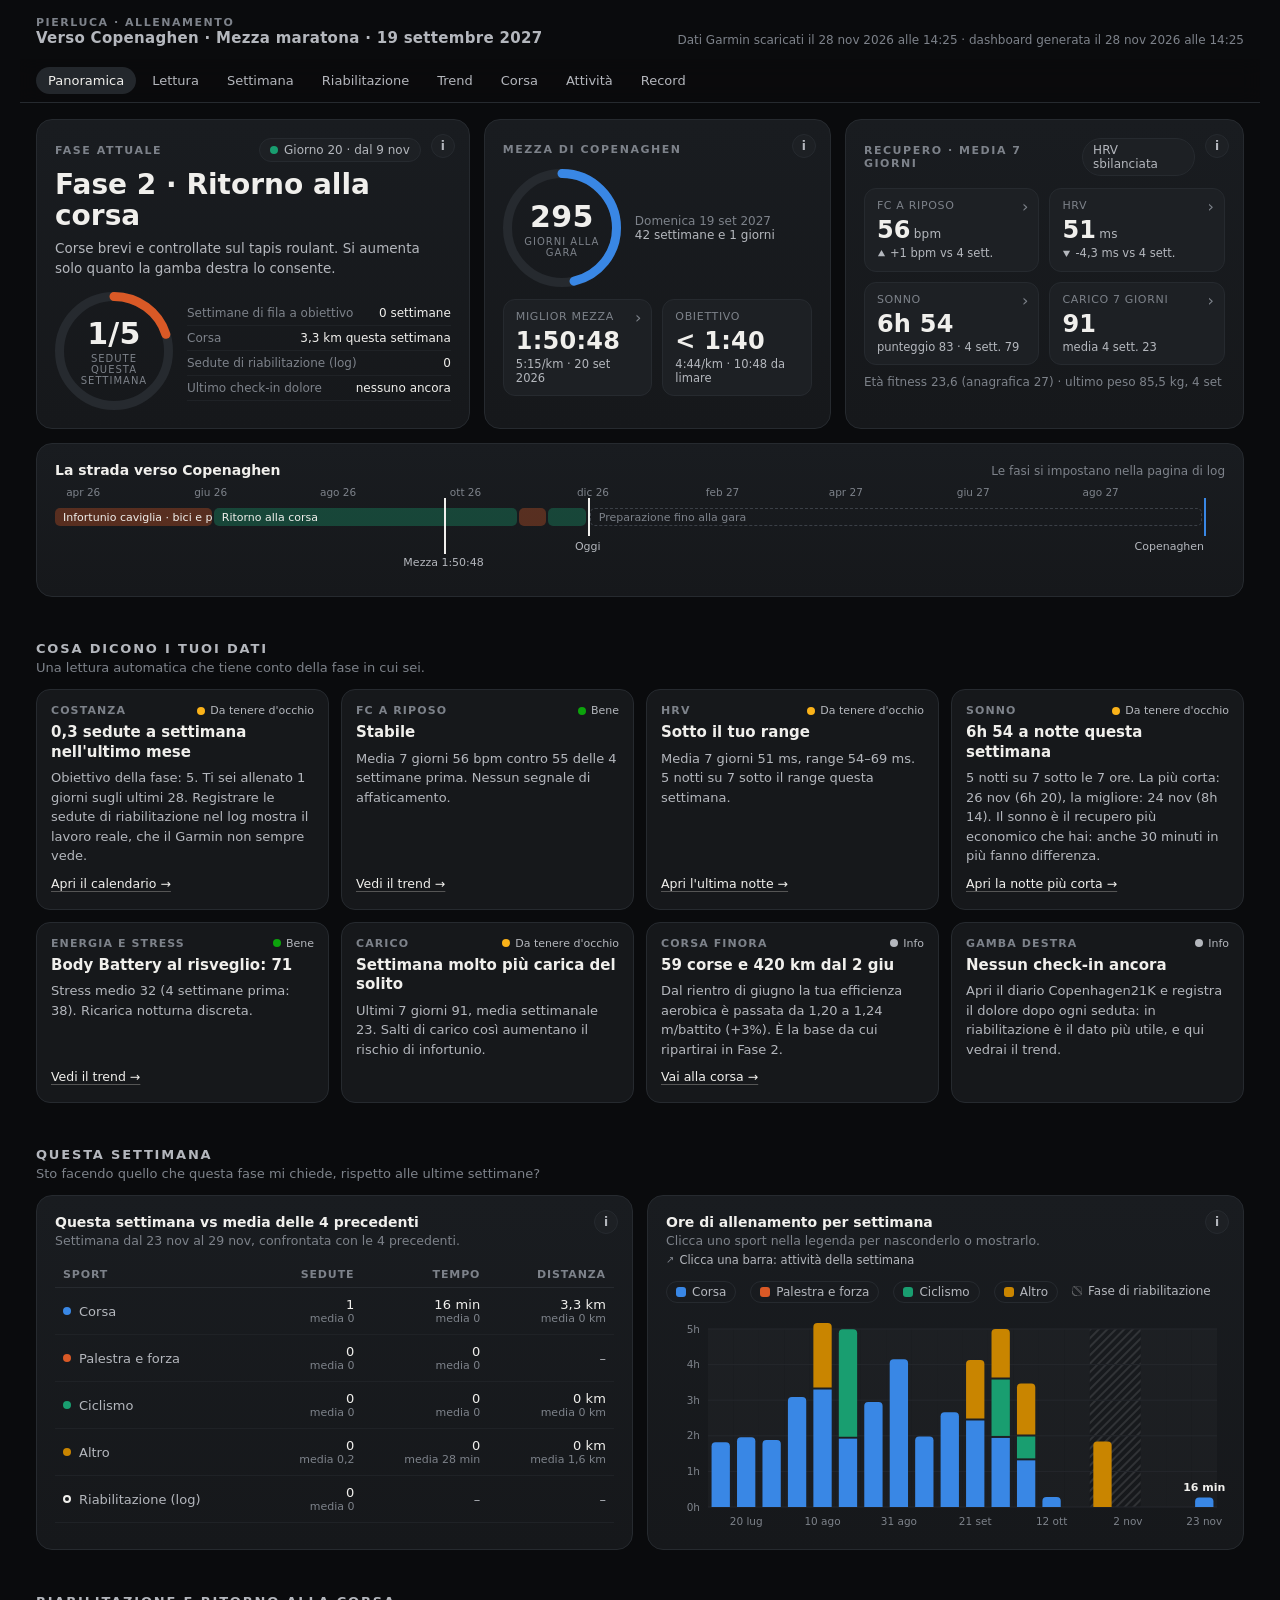
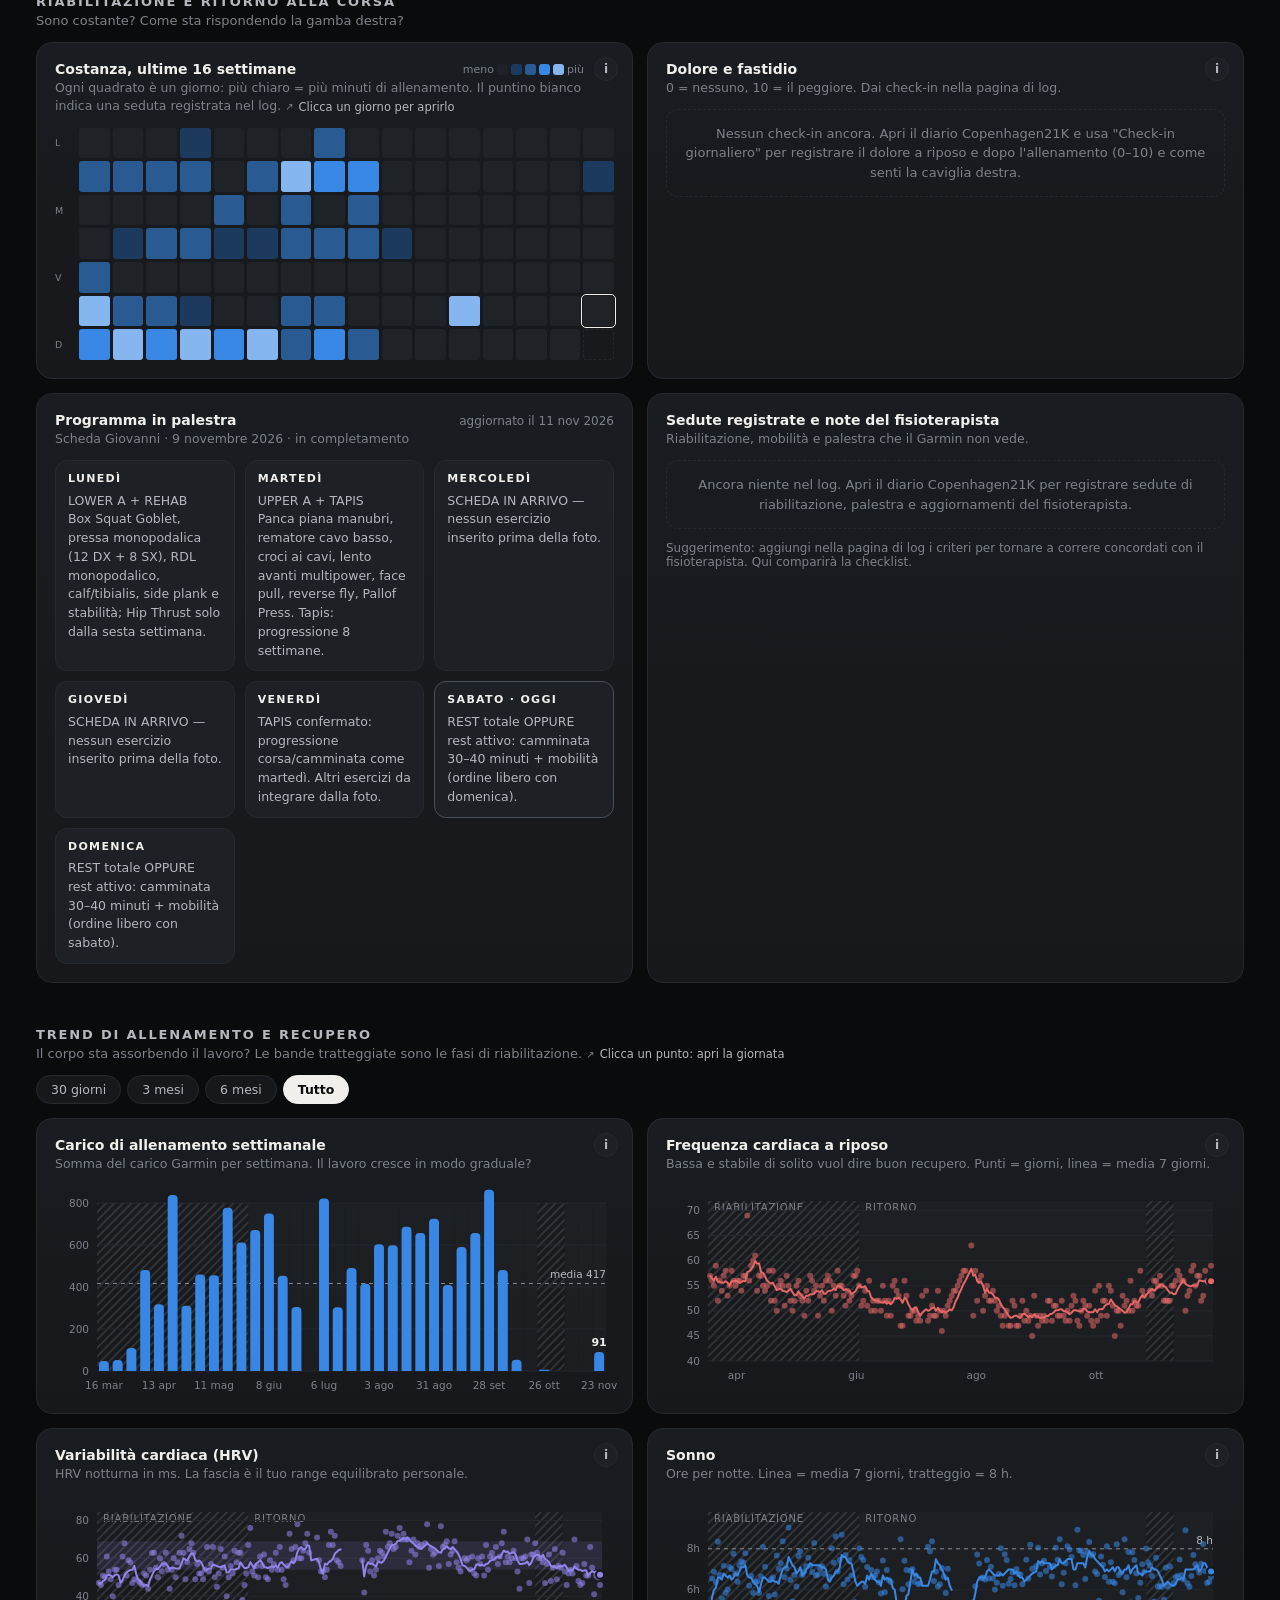
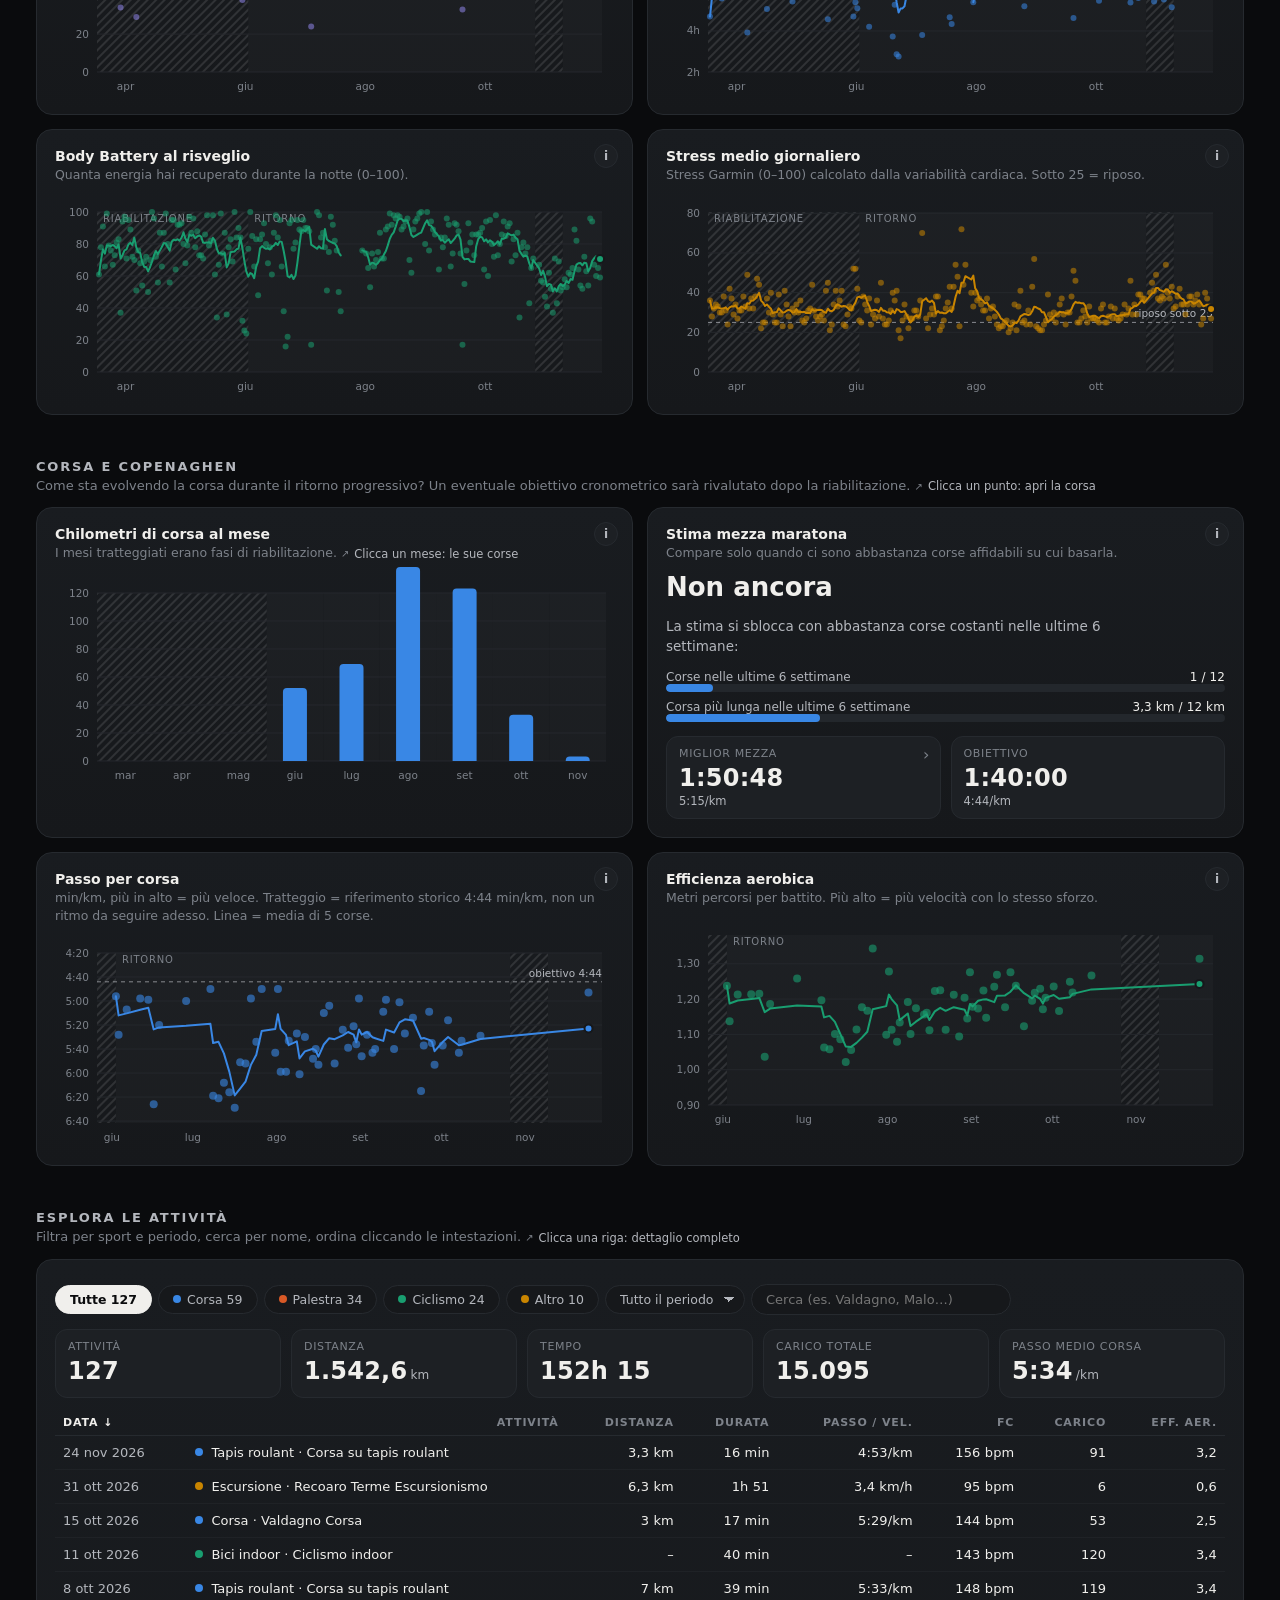
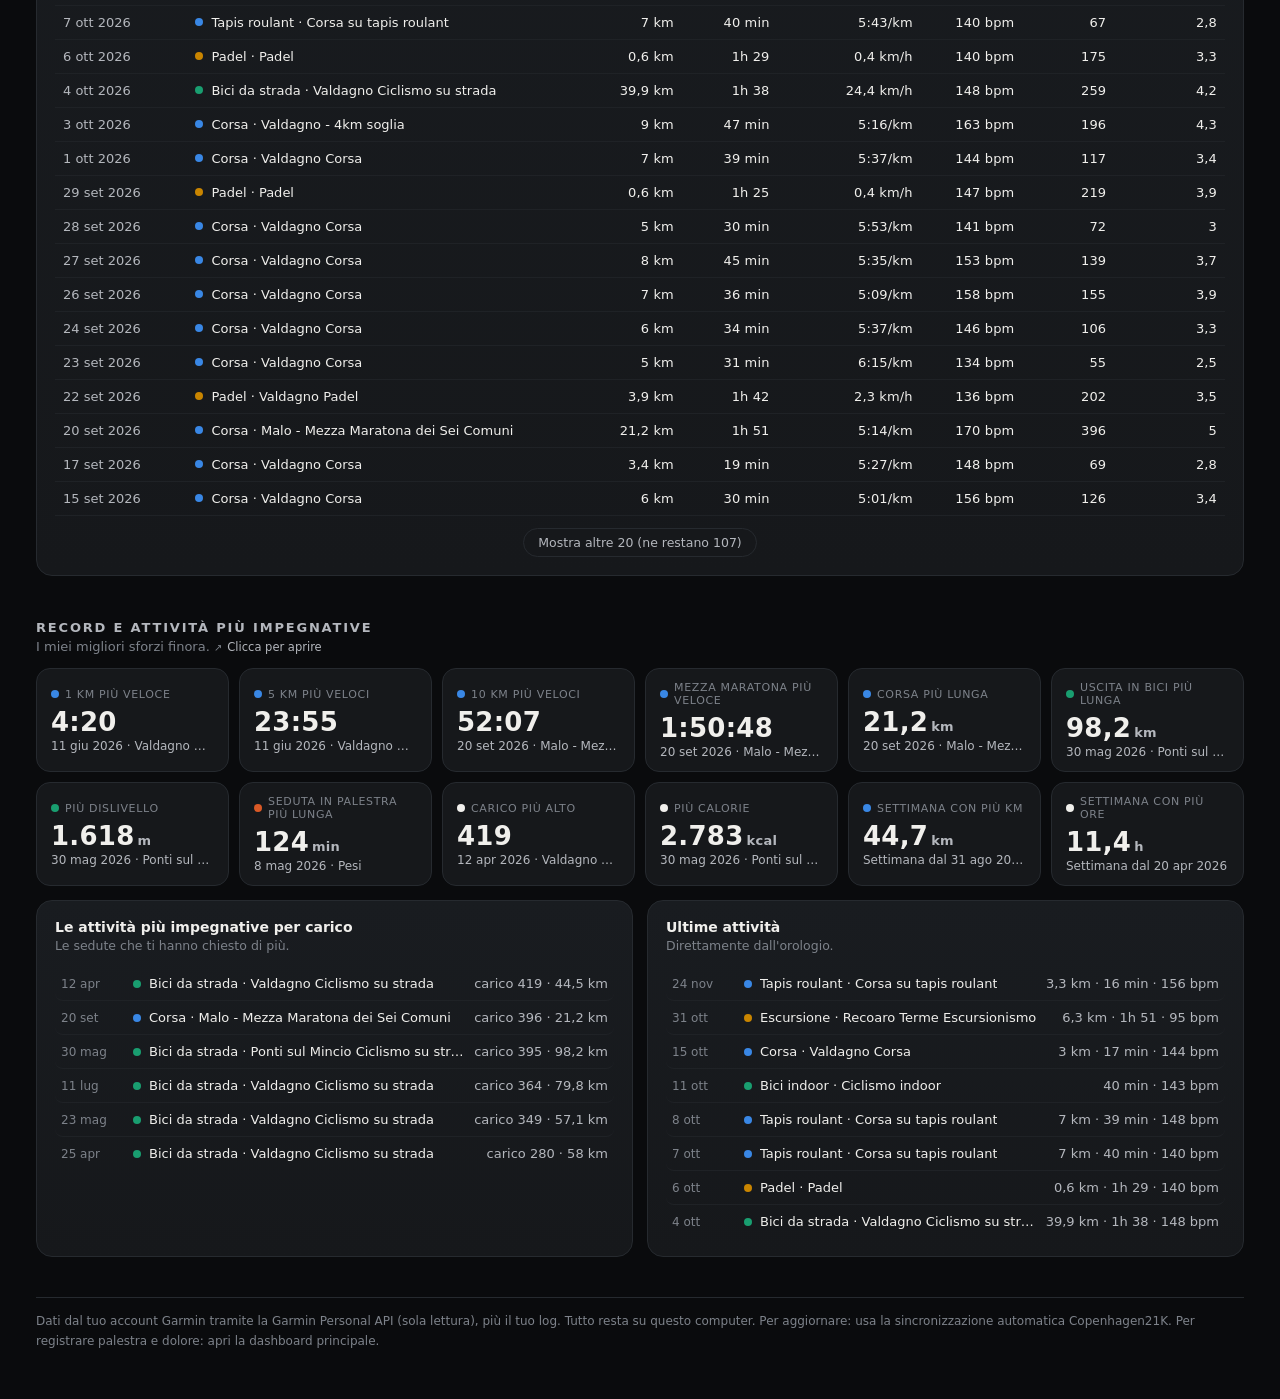
